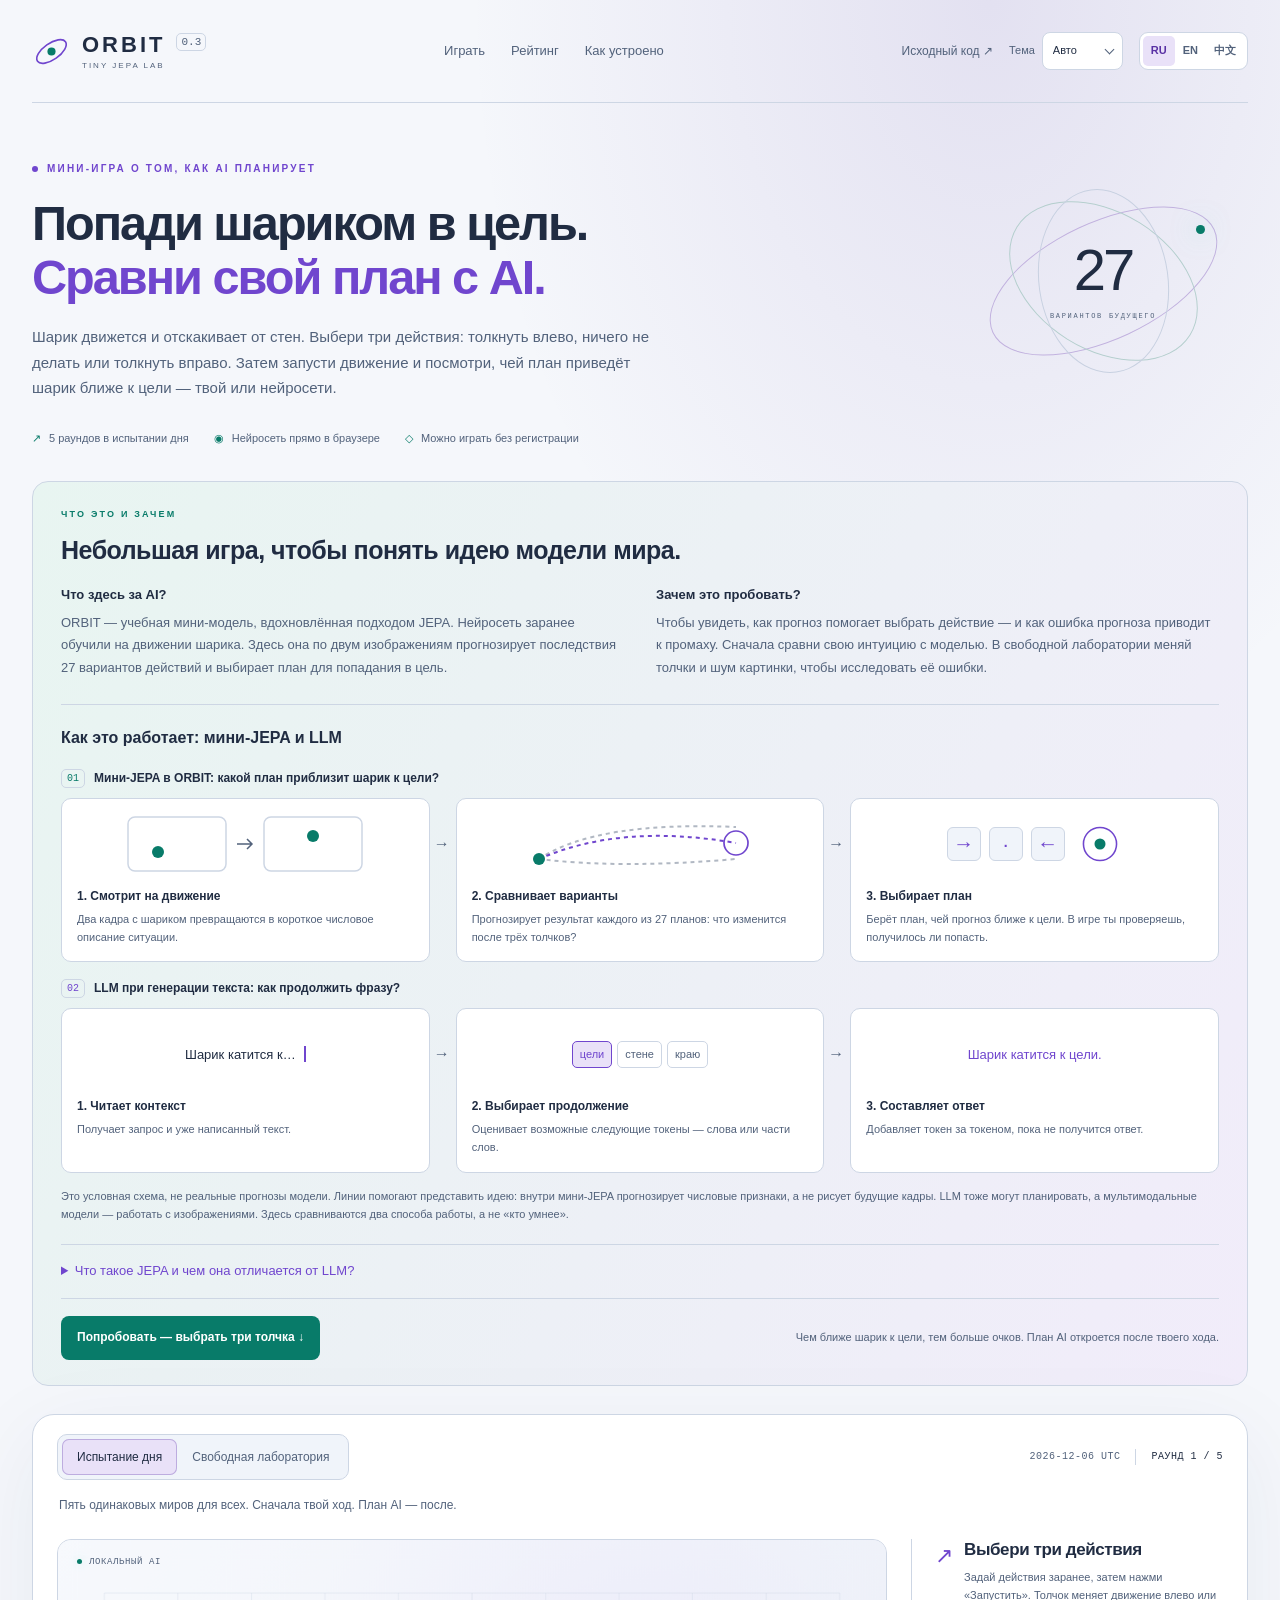
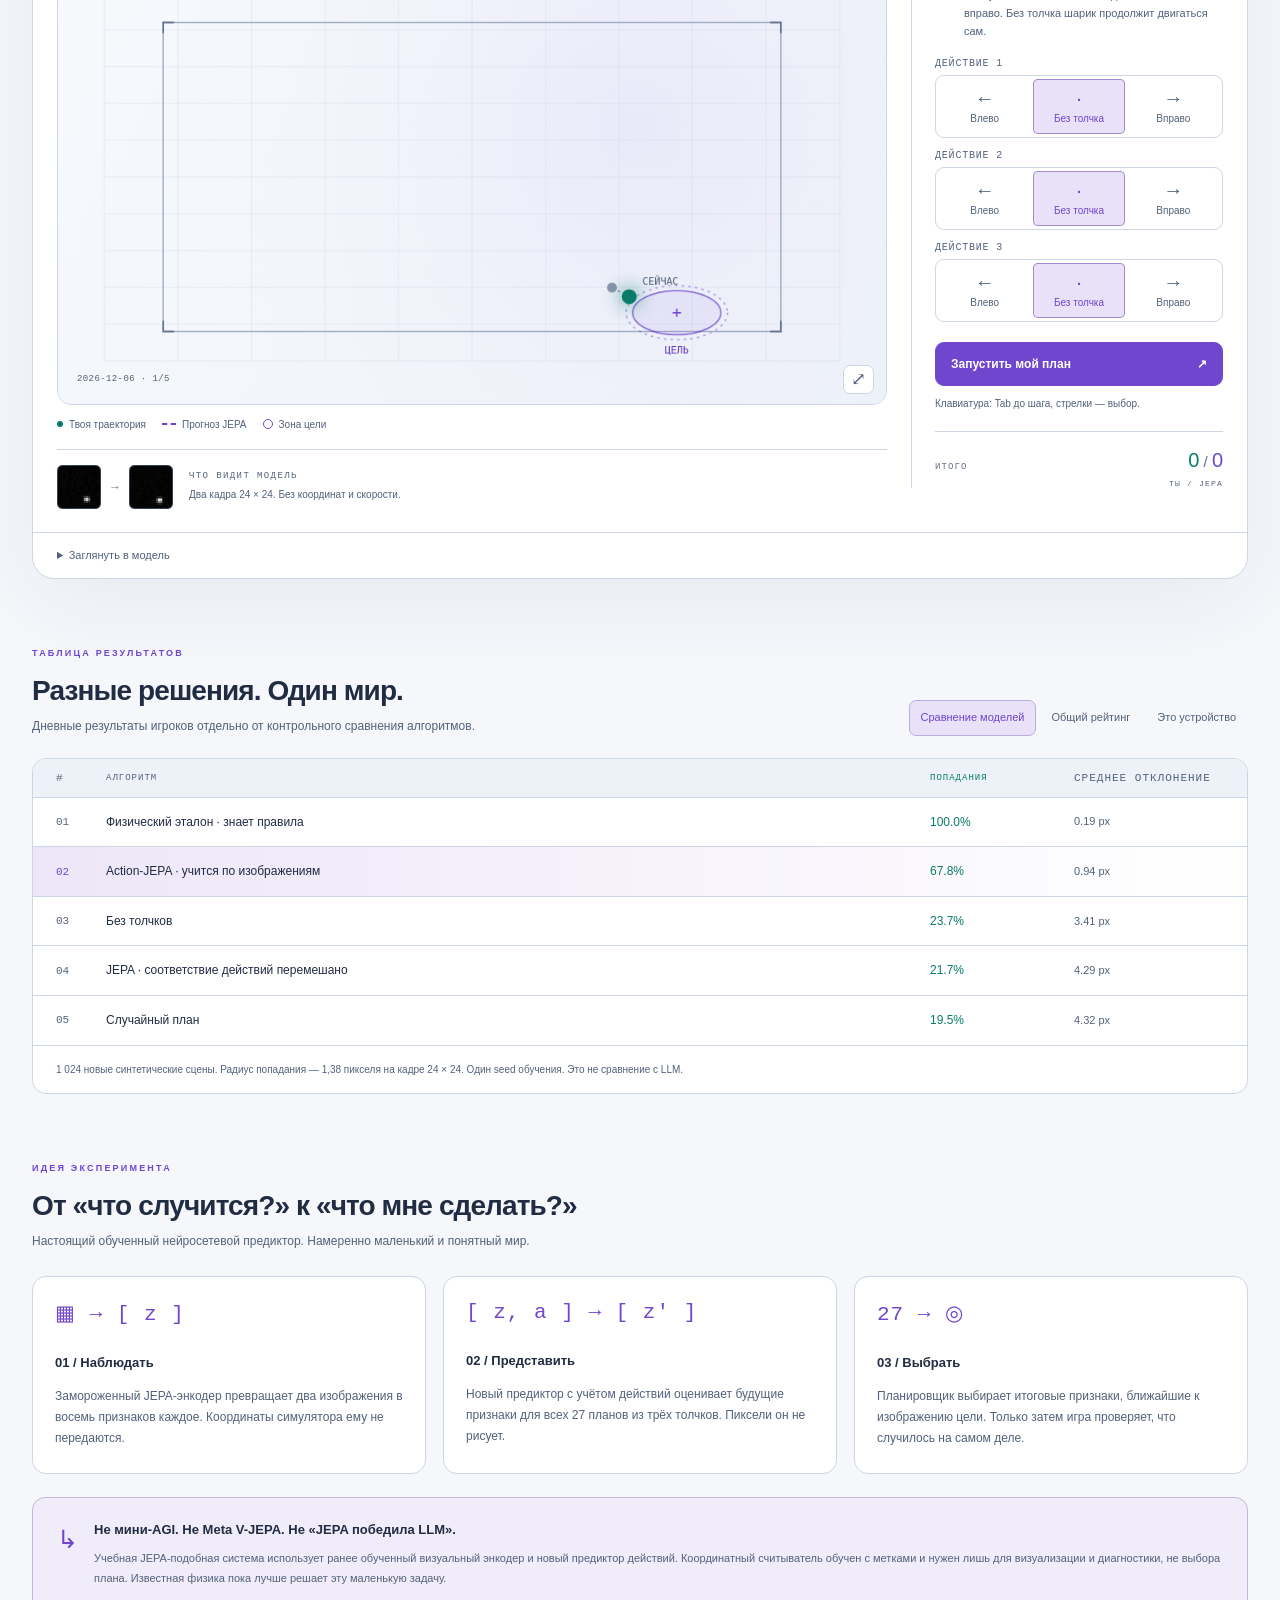
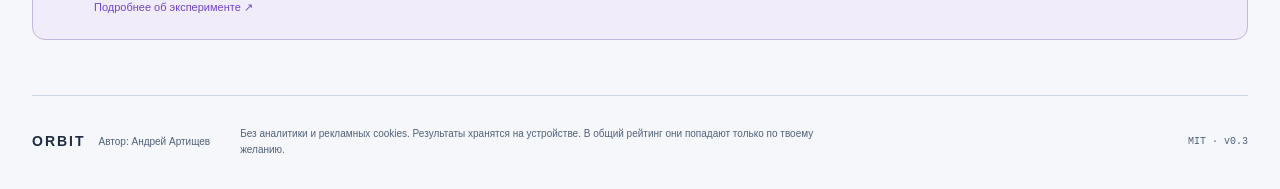
==== docs/ru/index.html @ d8997c36 "Verify public leaderboard replays and clarify game controls" ====
<!doctype html><html lang="ru"><head><meta charset="utf-8"><meta name="viewport" content="width=device-width,initial-scale=1"><meta name="color-scheme" content="dark"><meta name="theme-color" content="#0a0d16"><title>ORBIT — попади шариком в цель и сравни свой план с AI</title><meta name="description" content="Учебная мини-игра с JEPA-подобной нейросетью. Выбери три толчка, попади шариком в цель и узнай, как AI прогнозирует последствия действий."><meta property="og:title" content="ORBIT — попади шариком в цель и сравни свой план с AI"><meta property="og:description" content="Учебная мини-игра с JEPA-подобной нейросетью. Выбери три толчка, попади шариком в цель и узнай, как AI прогнозирует последствия действий."><meta property="og:type" content="website"><meta property="og:url" content="https://artandrew.github.io/tiny-jepa-lab/ru/"><meta name="twitter:card" content="summary"><link rel="canonical" href="https://artandrew.github.io/tiny-jepa-lab/ru/"><link rel="alternate" hreflang="en" href="https://artandrew.github.io/tiny-jepa-lab/"><link rel="alternate" hreflang="ru" href="https://artandrew.github.io/tiny-jepa-lab/ru/"><link rel="alternate" hreflang="zh-Hans" href="https://artandrew.github.io/tiny-jepa-lab/zh/"><link rel="icon" href="data:image/svg+xml,%3Csvg xmlns='http://www.w3.org/2000/svg' viewBox='0 0 64 64'%3E%3Crect width='64' height='64' rx='17' fill='%230b1020'/%3E%3Cellipse cx='32' cy='32' rx='22' ry='12' transform='rotate(-35 32 32)' fill='none' stroke='%23b49aff' stroke-width='4'/%3E%3Ccircle cx='32' cy='32' r='7' fill='%237ce4d5'/%3E%3C/svg%3E"><script>/* Apply before first paint; theme changes never reset the game. */
(() => {
  'use strict';
  const key = 'orbit-theme';
  const valid = value => ['auto', 'light', 'dark'].includes(value) ? value : 'auto';
  const system = window.matchMedia('(prefers-color-scheme: dark)');
  let preference = 'auto';
  try { preference = valid(localStorage.getItem(key)); } catch {}
  const lightColors = {
    '#101726':'#f7f9fd', '#0a101b':'#edf2f8', '#32294725':'#ddd2fa55', '#0b111d00':'#ffffff00',
    '#24304466':'#c7d2e366', '#45516a':'#a0adc2', '#8291ab':'#63748d',
    '#b6a0ff13':'#7046ce13', '#b6a0ff9c':'#7046cebb', '#b6a0ff55':'#7046ce77',
    '#b6a0ff':'#7046ce', '#c8b7ff':'#5e35b1', '#8b9bb4':'#6a7991', '#57677d':'#8996aa',
    '#77e6cd':'#087b69', '#b5c1d2':'#4d5e76', '#c9b7ff':'#5e35b1',
    '#0b101c':'#f6f8fc', '#312346':'#e8def7', '#4b3d67':'#b5a3d2',
    '#a5b0c3':'#52627b', '#edf0f8':'#202c42', '#637188':'#637188',
    '#b2bed1':'#52627b', '#2b3548':'#cdd6e4', '#9ba8bd':'#52627b'
  };
  function apply() {
    const resolved = preference === 'auto' ? (system.matches ? 'dark' : 'light') : preference;
    const root = document.documentElement;
    root.dataset.theme = resolved;
    root.dataset.themePreference = preference;
    root.style.colorScheme = resolved;
    const meta = document.querySelector('meta[name="theme-color"]');
    if (meta) meta.content = resolved === 'dark' ? '#090d17' : '#f5f7fb';
    const select = document.getElementById('theme-select');
    if (select) select.value = preference;
    window.dispatchEvent(new Event('orbit-theme-change'));
  }
  function set(value) {
    preference = valid(value);
    try { localStorage.setItem(key, preference); } catch {}
    apply();
  }
  window.OrbitTheme = {
    set,
    color: color => document.documentElement.dataset.theme === 'light' ? (lightColors[color] || color) : color
  };
  apply();
  const onSystemChange = () => { if (preference === 'auto') apply(); };
  if (system.addEventListener) system.addEventListener('change', onSystemChange);
  else system.addListener(onSystemChange);
  window.addEventListener('storage', event => {
    if (event.key === key || event.key === null) {
      preference = valid(event.newValue);
      apply();
    }
  });
  document.addEventListener('DOMContentLoaded', () => {
    const select = document.getElementById('theme-select');
    select.value = preference;
    select.addEventListener('change', () => set(select.value));
  });
})();
</script>
<style>:root{--bg:#090d17;--surface:#101622;--panel:#141c29;--line:#253040;--text:#edf0f8;--muted:#a0adc0;--accent:#b6a0ff;--mint:#77e6cd;--amber:#ffd89c;--radius:22px}*{box-sizing:border-box}html{scroll-behavior:smooth;scroll-padding-top:24px}body{margin:0;background:var(--bg);color:var(--text);font-family:Inter,ui-sans-serif,-apple-system,BlinkMacSystemFont,"Segoe UI","Noto Sans SC",Arial,sans-serif;font-size:15px;line-height:1.55}button,input,a{-webkit-tap-highlight-color:transparent}button{font:inherit;cursor:pointer;transition:background .15s,transform .15s,border-color .15s;color:inherit}button:disabled{opacity:.48;cursor:not-allowed}button:not(:disabled):active{transform:translateY(1px)}a{color:inherit;text-decoration:none}a:hover{color:var(--accent)}button:focus-visible,a:focus-visible,input:focus-visible,summary:focus-visible,canvas:focus-visible{outline:3px solid var(--mint);outline-offset:4px}button:disabled:active{transform:none}[hidden]{display:none!important}.shell{width:min(1240px,calc(100% - 64px));margin:auto}.page-glow{position:absolute;pointer-events:none;z-index:-1;top:0;right:0;width:65vw;height:800px;background:radial-gradient(ellipse at 65% 0,rgba(105,76,173,.13),transparent 68%)}.header{height:103px;display:flex;align-items:center;justify-content:space-between;border-bottom:1px solid #202737;gap:24px}.brand{display:flex;align-items:center;gap:11px;flex-shrink:0}.brand svg{width:39px;height:39px}.brand ellipse{stroke:var(--accent);stroke-width:2;fill:none}.brand circle{fill:var(--mint)}.brand>span{font-weight:750;letter-spacing:3px;font-size:22px;line-height:1.25}.brand small{font-size:8px;letter-spacing:2px;color:var(--muted);display:block;font-weight:500;margin-top:3px}.brand .version{font:11px ui-monospace,monospace;color:var(--muted);letter-spacing:0;border:1px solid var(--line);border-radius:5px;padding:2px 4px;margin-top:-18px}.header nav{display:flex;gap:26px;font-size:13px;color:var(--muted)}.header-right{display:flex;align-items:center;gap:24px}.code-link{font-size:12px;color:var(--muted)}.languages{display:flex;padding:3px;border:1px solid var(--line);border-radius:9px;background:#111622}.languages button{border:0;background:none;padding:5px 8px;font-size:11px;font-weight:650;color:var(--muted);border-radius:5px;min-height:30px}.languages button.active{background:#303046;color:#e4daff}.hero{padding:58px 0 22px;display:grid;grid-template-columns:minmax(0,1fr) 290px;align-items:center;gap:35px}.eyebrow{color:var(--accent);font-size:10px;font-weight:650;letter-spacing:2.2px;margin:0 0 19px;display:flex;gap:9px;align-items:center}.eyebrow>span:first-child:not(:last-child){width:6px;height:6px;border-radius:50%;background:var(--accent)}h1{font-size:clamp(34px,3.8vw,52px);font-weight:650;line-height:1.12;letter-spacing:-2px;margin:0 0 20px}h1 em{font-style:normal;color:var(--accent)}.hero-body{font-size:15px;color:var(--muted);max-width:625px;line-height:1.7;margin:0}.hero-aside{display:flex;justify-content:center;align-items:center;height:210px}.orbit-art{width:240px;height:170px;position:relative;display:flex;align-items:center;justify-content:center}.orbit-line{position:absolute;border:1px solid #47415e;border-radius:50%;width:245px;height:118px;transform:rotate(-25deg)}.o2{transform:rotate(32deg);border-color:#2a3c4e;width:205px;height:138px}.o3{transform:rotate(82deg);border-color:#272e45;width:185px;height:130px}.orbit-art b{font-size:58px;font-weight:400;line-height:1;text-align:center;letter-spacing:-3px}.orbit-art small{display:block;letter-spacing:1.7px;font:7px ui-monospace,monospace;margin-top:13px;color:var(--muted)}.orbit-art i{position:absolute;top:29px;right:18px;background:var(--mint);width:9px;height:9px;border-radius:50%;box-shadow:0 0 25px #77e6cd80}.meta{display:flex;gap:25px;padding:7px 0 34px;font-size:11px;color:var(--muted)}.meta b{font-weight:normal;color:var(--mint);margin-right:5px}.game-card{background:var(--surface);border:1px solid #2b3245;border-radius:var(--radius);overflow:hidden;box-shadow:0 22px 90px #0004}.game-top{display:flex;justify-content:space-between;align-items:center;padding:19px 24px 8px;gap:15px}.mode-tabs{display:flex;background:#0b101a;border:1px solid #242c3c;border-radius:10px;padding:4px}.mode-tabs button{border:0;background:none;border-radius:7px;padding:9px 15px;font-size:12px;color:var(--muted)}.mode-tabs .active{color:var(--text);background:#25283a;box-shadow:inset 0 0 0 1px #3b3650}.round-meta{display:flex;align-items:center;gap:15px;font-family:ui-monospace,SFMono-Regular,monospace;font-size:10px;color:var(--muted);letter-spacing:.5px}.round-meta b{font-weight:500;color:var(--text);border-left:1px solid var(--line);padding-left:15px}.mode-hint{font-size:12px;color:var(--muted);padding:0 26px 8px;margin:8px 0}.game-grid{display:grid;grid-template-columns:minmax(0,1fr) 312px;gap:24px;padding:8px 24px 23px;align-items:start}.arena-wrap{position:relative;border:1px solid #2b3548;border-radius:14px;overflow:hidden;background:#0b111d}.arena-wrap canvas{display:block;width:100%;height:auto;aspect-ratio:1000/560}.arena-status{position:absolute;left:19px;top:17px;display:flex;align-items:center;gap:7px;font:9px ui-monospace,monospace;color:var(--muted);letter-spacing:.6px;z-index:2}.led{width:5px;height:5px;background:var(--mint);border-radius:50%;box-shadow:0 0 8px #77e6cd50}.model-id{opacity:.5;margin-left:5px}.arena-bottom{position:absolute;bottom:10px;left:19px;right:12px;display:flex;justify-content:space-between;align-items:center;pointer-events:none;font:9px ui-monospace,monospace;letter-spacing:.4px;color:var(--muted)}.icon-btn{pointer-events:auto;background:#151c2b;border:1px solid #334054;border-radius:7px;width:31px;height:29px;font-size:18px}.legend{display:flex;flex-wrap:wrap;gap:16px;margin:12px 0 17px;color:var(--muted);font-size:10px}.legend>span{display:flex;align-items:center;gap:6px}.legend-dot{width:6px;height:6px;border-radius:50%}.mint{background:var(--mint)}.legend-line{border-bottom:2px dashed var(--accent);width:14px}.legend-ring{border:1px solid var(--accent);border-radius:50%;width:10px;height:10px}.model-inputs{display:flex;align-items:center;gap:16px;border-top:1px solid #232b3b;padding-top:15px}.input-frames{display:flex;align-items:center;gap:8px}.input-frames canvas{width:44px;height:44px;image-rendering:pixelated;border:1px solid #354155;border-radius:5px}.input-frames>span{color:#647188;font-size:12px}.mini-label{font:9px ui-monospace,monospace;letter-spacing:1.4px;color:var(--muted);margin:0 0 6px}.model-inputs p:last-child{font-size:10px;color:var(--muted);margin:0}.control-panel{border-left:1px solid #293143;padding-left:23px;min-width:0}.control-title{display:flex;gap:11px;margin-bottom:17px}.small-orbit{font-size:22px;color:var(--accent)}.control-title h2{font-size:17px;font-weight:600;line-height:1.3;margin:0 0 7px;letter-spacing:-.4px}.control-title p{font-size:11px;color:var(--muted);line-height:1.65;margin:0}.action-row{display:flex;align-items:center;justify-content:space-between;margin-bottom:10px;gap:12px}.step-label{font:10px ui-monospace,monospace;color:var(--muted);letter-spacing:.8px}.choice-group{display:grid;grid-template-columns:repeat(3,1fr);border:1px solid #30394b;border-radius:9px;padding:3px;gap:3px;flex:1;max-width:175px}.choice{border:0;background:transparent;border-radius:5px;padding:5px;font-size:20px;line-height:1.1;min-height:34px;color:#acb7c9}.choice.selected{color:var(--accent);background:#353047;box-shadow:inset 0 0 0 1px #685787}.choice:not(:disabled):hover{background:#303c4a}.primary{border:1px solid #c4afff;background:var(--accent);color:#141024;border-radius:9px;padding:12px 15px;font-weight:650;font-size:12px;display:inline-flex;align-items:center;justify-content:center;gap:10px;min-height:44px}.primary:hover:not(:disabled){background:#c8b6ff}.control-panel>.primary{width:100%;justify-content:space-between;margin-top:8px}.secondary{background:#1a2332;border:1px solid #354055;border-radius:8px;padding:10px 12px;font-size:11px;min-height:41px}.secondary:hover:not(:disabled){background:#253146;border-color:#65748a}.full{width:100%;margin-top:10px}.small{font-size:10px;line-height:1.6}.muted{color:var(--muted)}#plan-note{min-height:16px;margin:10px 0 0}.running-total{border-top:1px solid #293143;margin-top:19px;padding-top:13px;display:flex;justify-content:space-between;align-items:center}.running-total>span{font:9px ui-monospace,monospace;letter-spacing:1.1px;color:var(--muted)}.running-total>div{text-align:right}.running-total b{font-size:20px;font-weight:500;font-variant-numeric:tabular-nums}.running-total b:first-child{color:var(--mint)}.running-total b:nth-of-type(2){color:var(--accent)}.running-total span{color:#647188}.running-total small{display:block;font:8px ui-monospace,monospace;color:var(--muted);letter-spacing:1.2px;margin-top:3px}.score-pair{display:grid;grid-template-columns:1fr 1fr;gap:8px}.score-pair>div{padding:10px 12px;background:#0c1320;border:1px solid #293245;border-radius:8px}.score-pair span{font:8px ui-monospace,monospace;display:block;color:var(--muted);letter-spacing:1px}.score-pair strong{font-size:26px;font-weight:500;color:var(--mint)}.score-pair>div+div strong{color:var(--accent)}#round-result{margin-top:17px}.hit-note{font-size:12px;color:var(--mint);margin:10px 0 0}.inspect{border-top:1px solid #293143;padding:0 24px}.inspect summary{font-size:11px;color:var(--muted);padding:14px 0;cursor:pointer}.inspect summary:hover{color:var(--accent)}#inspect-body{padding:0 0 21px;font-size:12px;color:var(--muted)}.inspect-grid{display:grid;grid-template-columns:1fr 1fr;gap:30px}.inspect-grid h4{color:var(--text);font-size:12px}.latent-bars{display:flex;gap:8px;height:75px;align-items:center;padding:10px 0}.latent-cell{height:100%;flex:1;display:flex;gap:3px;align-items:center;position:relative;border-bottom:1px solid #2c3548}.latent-cell>i{display:block;width:calc(50% - 2px);border-radius:3px;background:var(--accent)}.latent-cell>i+i{background:var(--mint)}.latent-cell>small{position:absolute;top:100%;font:8px ui-monospace,monospace;margin-top:4px;color:#8b98aa}.candidate{display:flex;justify-content:space-between;font:11px ui-monospace,monospace;padding:8px 0;border-bottom:1px solid #252c3b}.noise-label{display:grid;grid-template-columns:1fr auto;gap:7px;font-size:11px;color:var(--muted);margin:16px 0 0}.noise-label input{grid-column:1/-1;width:100%;accent-color:var(--accent)}.two-buttons{display:grid;grid-template-columns:1fr 1fr;gap:7px;margin:12px 0 4px}.two-buttons .secondary{font-size:10px;padding:8px}.section{padding-top:68px}.section-head{display:flex;justify-content:space-between;gap:24px;align-items:flex-end;margin-bottom:22px}.section h2{font-size:28px;font-weight:550;line-height:1.25;letter-spacing:-.9px;margin:0 0 9px}.section p:not(.eyebrow){color:var(--muted);font-size:12px;margin:0}.section .eyebrow{font-size:9px;margin-bottom:12px}.board-tabs{display:flex;gap:3px;flex-wrap:wrap;justify-content:flex-end}.board-tabs button{border:1px solid transparent;background:none;font-size:11px;color:var(--muted);padding:8px 11px;border-radius:7px;min-height:36px}.board-tabs button.active{color:var(--accent);border-color:#4b425f;background:#221e33}.board-card{border:1px solid var(--line);border-radius:14px;overflow:hidden;background:#101622}.board-row{display:grid;grid-template-columns:36px minmax(170px,1fr) 130px 150px;align-items:center;gap:14px;padding:15px 23px;border-bottom:1px solid #222c3b;font-size:12px}.board-row.header-row{padding-top:13px;padding-bottom:13px;background:#141c29;color:#9aa7bb;font:9px ui-monospace,monospace;letter-spacing:1px}.board-row.highlight{background:linear-gradient(90deg,#29223b70,transparent)}.board-row .rank{color:#77869c;font:11px ui-monospace,monospace}.board-row.highlight .rank{color:var(--accent)}.board-row .metric{font-variant-numeric:tabular-nums;color:var(--mint)}.board-row .secondary-metric{color:var(--muted);font-size:11px}.pill{display:inline-block;width:fit-content;padding:3px 8px;background:#172c2b;border:1px solid #28504a;color:var(--mint);border-radius:5px;font-size:9px}.pill.local{color:#c3bcd4;background:#27243a;border-color:#45405b}.board-note{padding:15px 23px;font-size:10px!important;line-height:1.7}.empty{padding:35px 25px;color:var(--muted);font-size:13px}.empty small{display:block;font-size:11px;color:#8692a5;margin-top:12px}.learn-grid{display:grid;grid-template-columns:repeat(3,1fr);gap:17px;margin:26px 0 23px}.learn-grid article{border:1px solid var(--line);border-radius:14px;padding:24px 22px;background:#101622}.diagram{display:block;font:21px ui-monospace,monospace;color:var(--accent);margin-bottom:27px;letter-spacing:1px}.learn-grid h3{font-size:13px;font-weight:550}.learn-grid p{line-height:1.75;font-size:12px!important}.honesty{display:flex;align-items:flex-start;gap:16px;padding:22px 24px;border:1px solid #393347;background:#191626;border-radius:13px}.honesty>span{color:var(--accent);font-size:25px}.honesty h3{font-size:13px;font-weight:550;margin:0 0 9px}.honesty p{font-size:11px!important;line-height:1.8}.honesty a{font-size:11px;display:inline-block;margin-top:10px;color:var(--accent)}footer{display:flex;align-items:center;gap:30px;padding:30px 0 32px;margin-top:55px;border-top:1px solid var(--line);font-size:10px;color:var(--muted)}footer>div{display:flex;gap:13px;align-items:center;flex-shrink:0}footer b{letter-spacing:2px;color:var(--text);font-size:14px}footer p{margin:0;font-size:10px;max-width:590px}footer>span{margin-left:auto;white-space:nowrap;font-family:ui-monospace,monospace}.result-card{margin-top:24px;padding:28px;border-radius:18px;border:1px solid #5a4d79;background:radial-gradient(ellipse at 90% 30%,#39294e80,transparent),#151925;display:grid;grid-template-columns:1fr auto;gap:15px 30px}.result-card .eyebrow{font-size:9px;margin-bottom:12px}.result-card h2{margin:0 0 7px;font-size:28px;letter-spacing:-.8px;font-weight:550}.result-card p{font-size:12px;color:var(--muted);margin:0}.final-numbers{display:flex;gap:24px;align-items:center}.final-numbers>div{display:flex;flex-direction:column}.final-numbers span{font-size:10px;color:var(--muted);letter-spacing:1px}.final-numbers strong{font-size:43px;font-weight:500;letter-spacing:-1px;color:var(--mint)}.final-numbers>div:last-child strong{color:var(--accent)}.final-numbers .versus{font:12px ui-monospace,monospace}.result-actions{grid-column:1/-1;display:flex;flex-wrap:wrap;gap:10px}.result-card>.small{grid-column:1/-1;font-size:10px}.text-btn{background:none;border:0;color:var(--muted);font-size:11px;text-decoration:underline;padding:12px 0;justify-self:start}.text-btn:hover{color:var(--accent)}.notice{border:1px solid #74603d;background:#2c2317;border-radius:9px;padding:13px 17px;color:var(--amber);font-size:12px;margin-bottom:20px}#toast{position:fixed;z-index:20;bottom:24px;left:50%;transform:translateX(-50%);padding:12px 19px;border-radius:10px;background:#263346;color:var(--text);border:1px solid #4b5e77;box-shadow:0 8px 30px #0008;font-size:12px;max-width:90vw;pointer-events:none}#arena-wrap:fullscreen{height:100vh;display:flex;align-items:center;justify-content:center;border-radius:0}#arena-wrap:fullscreen canvas{max-height:95vh;object-fit:contain}.section-intro{max-width:740px}.control-panel .small{overflow-wrap:anywhere}.running-total #total-ai{color:var(--accent)}
@media(min-width:1450px){.hero{padding-top:65px}h1{font-size:54px}}
@media(max-width:1100px){.shell{width:calc(100% - 42px)}.header nav{gap:16px}.header-right{gap:13px}.code-link{display:none}.hero{grid-template-columns:1fr 205px}.orbit-art{transform:scale(.8)}.game-grid{grid-template-columns:minmax(0,1fr) 275px;gap:18px;padding-left:19px;padding-right:19px}.control-panel{padding-left:18px}.hero-body{font-size:14px}.section-head{align-items:flex-start;flex-direction:column}.board-tabs{justify-content:flex-start}.game-top{padding-left:19px;padding-right:19px}.mode-hint{padding-left:21px}.model-inputs{gap:10px}.model-id{display:none}.board-row{grid-template-columns:28px minmax(120px,1fr) 110px 130px}}
@media(max-width:760px){.shell{width:calc(100% - 30px)}.header{height:79px;gap:12px}.header nav{display:none}.brand>span{font-size:20px}.brand svg{width:33px}.brand .version{font-size:10px}.header-right{gap:0}.hero{padding-top:33px;grid-template-columns:1fr;gap:0}.hero-aside{display:none}h1{font-size:38px;letter-spacing:-1.5px}.hero-body{font-size:13px;line-height:1.7}.eyebrow{font-size:8px;letter-spacing:1.6px;margin-bottom:16px}.meta{gap:10px;font-size:9px;flex-wrap:wrap;padding-bottom:24px}.game-top{flex-wrap:wrap;padding:13px 13px 5px;gap:13px}.mode-tabs{flex:1}.mode-tabs button{flex:1;padding:8px 11px;font-size:11px}.round-meta{width:100%;justify-content:space-between;font-size:9px;padding:0 3px 2px}.round-meta b{border:0}.mode-hint{padding:0 16px;font-size:11px;margin-bottom:15px}.game-grid{grid-template-columns:1fr;padding:0 13px 20px;gap:19px}.arena-wrap{border-radius:10px}.arena-status{left:12px;top:11px;font-size:8px}.arena-bottom{left:12px;bottom:6px;font-size:8px}.arena-bottom>span{max-width:80%;overflow:hidden;text-overflow:ellipsis;white-space:nowrap}.legend{font-size:9px;gap:11px;margin:10px 0 13px}.model-inputs{padding-top:12px;gap:13px}.model-inputs p:last-child{font-size:10px}.control-panel{border-left:none;border-top:1px solid var(--line);padding:18px 3px 0}.control-title{margin-bottom:15px}.control-title h2{font-size:18px}.control-title p{font-size:12px}.choice-group{max-width:none;flex:0 1 220px}.choice{min-height:39px;font-size:22px}.step-label{font-size:11px}.control-panel>.primary{font-size:13px;padding:13px}.running-total{margin-top:14px}.score-pair strong{font-size:30px}.inspect{padding:0 17px}.inspect-grid{grid-template-columns:1fr;gap:5px}.section{padding-top:44px}.section h2{font-size:25px}.section-head{gap:15px;margin-bottom:14px}.section p:not(.eyebrow){font-size:11px}.board-tabs{gap:0}.board-tabs button{padding:7px 9px;font-size:10px}.board-row{grid-template-columns:17px minmax(108px,1fr) 64px 78px;gap:8px;padding:13px 13px;font-size:10px}.board-row.header-row{font-size:7px;letter-spacing:.6px}.board-row .secondary-metric{font-size:9px}.board-row .rank{font-size:9px}.pill{font-size:8px;padding:3px 5px}.board-note{padding:12px 14px;font-size:9px!important}.learn-grid{grid-template-columns:1fr;gap:12px;margin-top:21px}.learn-grid article{padding:20px}.diagram{margin-bottom:20px;font-size:21px}.honesty{padding:18px;gap:10px}.honesty h3{font-size:12px}.result-card{grid-template-columns:1fr;padding:23px 19px}.result-card h2{font-size:25px}.final-numbers{justify-content:flex-start;gap:23px}.final-numbers strong{font-size:38px}.result-actions{gap:8px}.result-actions .primary,.result-actions .secondary{font-size:11px;flex:1}.result-actions #submit{flex-basis:100%}footer{flex-wrap:wrap;gap:15px;padding:25px 0;margin-top:40px}footer>div{width:100%;justify-content:space-between}footer>span{margin-left:0}footer p{font-size:9px}.two-buttons .secondary{font-size:11px}.noise-label{font-size:12px}.control-panel .small{font-size:11px}}
@media(max-width:365px){.shell{width:calc(100% - 20px)}.brand .version{display:none}.languages button{padding:5px 6px}.brand{gap:7px}.brand>span{font-size:17px}.brand small{font-size:7px}h1{font-size:32px;letter-spacing:-1px}.meta{gap:9px;font-size:8px}.game-grid{padding-left:10px;padding-right:10px}.board-row{grid-template-columns:15px minmax(90px,1fr) 52px 63px;gap:5px;padding-left:10px;padding-right:10px}.board-row.header-row{font-size:6px}.board-tabs button{font-size:9px;padding:7px}.mode-tabs button{font-size:10px}.legend{font-size:8px;gap:9px}}
@media(prefers-reduced-motion:reduce){html{scroll-behavior:auto}*,*:before,*:after{transition:none!important;animation:none!important}}
.intro{margin:0 0 28px;padding:25px 28px;background:linear-gradient(115deg,#15232980,#141625);border:1px solid var(--line);border-radius:16px}
.intro>.eyebrow{font-size:9px;color:var(--mint);margin:0 0 11px}
.intro h2{font-size:clamp(19px,2.1vw,25px);font-weight:550;line-height:1.3;letter-spacing:-.5px;margin:0 0 19px}
.intro h3{color:var(--text);font-size:13px;line-height:1.5;font-weight:550;margin:0 0 7px}
.intro p{color:var(--muted);font-size:13px;line-height:1.75;margin:0}
.intro-overview{display:grid;grid-template-columns:1fr 1fr;gap:32px}
.intro-details{border-top:1px solid var(--line);margin-top:20px}
.intro-details summary{cursor:pointer;color:var(--accent);font-size:13px;line-height:1.6;padding:16px 0;min-height:44px}
.intro-details summary:hover{color:var(--text)}
.intro-comparison{display:grid;grid-template-columns:1fr 1fr;gap:14px;margin:0 0 18px}
.intro-comparison article{background:#0b111d;border:1px solid var(--line);border-radius:10px;padding:17px 19px;min-width:0}
.intro .intro-scope{margin-top:14px;font-size:12px}
.intro .intro-sources{display:flex;flex-wrap:wrap;align-items:center;gap:7px 16px;font-size:11px;margin-top:14px;padding-bottom:19px}
.intro-sources a{color:var(--muted);text-decoration:underline;text-underline-offset:3px}
.intro-sources a:hover{color:var(--mint)}
.intro-footer{border-top:1px solid var(--line);padding-top:17px;display:flex;align-items:center;gap:24px;justify-content:space-between}
.intro-start{flex-shrink:0;display:inline-flex;align-items:center;justify-content:center;min-height:44px;padding:10px 16px;border-radius:8px;background:var(--mint);color:#0a1516;font-size:12px;font-weight:600;text-decoration:none}
.intro-start:hover{background:#a1f3e5}
.intro-footer p{font-size:11px;max-width:440px}
@media(max-width:760px){.intro{padding:21px 18px;margin-bottom:23px}.intro-overview,.intro-comparison{grid-template-columns:1fr;gap:18px}.intro p{font-size:12px}.intro h2{font-size:21px}.intro-footer{align-items:stretch;flex-direction:column;gap:11px}.intro-start{white-space:normal;text-align:center}.intro-footer p{max-width:none}.intro-details summary{font-size:12px}}

.explainer{margin:24px 0 20px;padding-top:21px;border-top:1px solid var(--line)}
.intro .explainer>h3{font-size:16px;margin-bottom:19px}
.flow-lane{margin-top:17px}.flow-heading{display:flex;align-items:center;gap:9px;margin-bottom:10px}
.flow-heading strong{font:10px ui-monospace,monospace;color:var(--mint);border:1px solid var(--line);border-radius:5px;padding:3px 5px}
.flow-heading h4{font-size:12px;font-weight:600;margin:0;color:var(--text)}
.flow-steps{list-style:none;display:grid;grid-template-columns:repeat(3,minmax(0,1fr));gap:26px;padding:0;margin:0}
.flow-steps li{position:relative;padding:12px 15px 15px;border:1px solid var(--line);border-radius:10px;background:var(--surface);min-width:0}
.flow-steps li:not(:last-child)::after{content:'→';position:absolute;right:-21px;top:33px;color:var(--muted);font-size:16px}
.flow-visual{height:66px;display:flex;align-items:center;justify-content:center;gap:8px;margin-bottom:10px;color:var(--accent)}
.flow-visual svg{width:100%;height:66px;max-width:260px;overflow:visible;fill:none;stroke:var(--line);stroke-width:1.5}
.flow-visual .ball{fill:var(--mint);stroke:none}.flow-visual .target{stroke:var(--accent);fill:none;stroke-width:1.7}
.flow-visual .route{stroke:var(--accent);stroke-width:2;stroke-dasharray:4 4;fill:none}.flow-visual .faint{stroke:var(--muted);opacity:.45}
.flow-visual .visual-arrow{stroke:var(--muted)}
.chosen-visual>span{display:grid;place-items:center;width:34px;height:34px;background:var(--soft);border:1px solid var(--line);border-radius:6px;font-size:21px}
.chosen-visual svg{width:46px;height:46px;margin-left:4px}
.flow-steps h5{font-size:12px;line-height:1.5;font-weight:650;margin:0 0 5px;color:var(--text)}
.intro .flow-steps p{font-size:11px;line-height:1.65}
.llm-lane .flow-heading strong{color:var(--accent)}
.text-visual{font-size:13px;font-weight:500;line-height:1.5;text-align:center;color:var(--text)}
.text-caret{display:block;height:16px;width:2px;background:var(--accent);flex:none}
.token-visual{gap:5px;flex-wrap:wrap;align-content:center}
.token-visual span{padding:4px 7px;border:1px solid var(--line);border-radius:5px;font-size:11px;color:var(--muted)}
.token-visual .token-chosen{background:var(--selected);color:var(--accent);border-color:var(--accent)}
.text-complete{color:var(--accent)}
.intro .diagram-note{font-size:11px;line-height:1.7;margin-top:14px}
@media(max-width:760px){.flow-steps{grid-template-columns:1fr;gap:20px}.flow-steps li{display:grid;grid-template-columns:100px minmax(0,1fr);gap:4px 14px;padding:13px}.flow-visual{grid-row:1/3;height:64px;margin:0;align-self:center}.flow-steps h5{margin:0;align-self:end}.flow-steps li:not(:last-child)::after{content:'↓';top:auto;right:auto;left:50%;bottom:-22px}.flow-visual svg{height:auto}.chosen-visual{gap:3px}.chosen-visual>span{width:22px;height:28px;font-size:17px}.chosen-visual svg{width:25px;height:25px;margin:0}.text-visual{font-size:11px;gap:3px}.token-visual span{font-size:10px;padding:2px 4px}.intro .flow-steps p{font-size:11px}.intro .explainer>h3{font-size:15px}}

:root{color-scheme:dark;--soft:#0b111d;--wash:#191626;--selected:#303046}
.header-right{gap:16px}.theme-control{display:flex;align-items:center;gap:7px;color:var(--muted);font-size:11px;white-space:nowrap}
.theme-control{position:relative}.theme-control::after{content:'';position:absolute;right:10px;width:6px;height:6px;border-right:1.5px solid currentColor;border-bottom:1.5px solid currentColor;transform:translateY(-2px) rotate(45deg);pointer-events:none}
.theme-control select{-webkit-appearance:none;appearance:none;font:inherit;color:var(--text);background:var(--surface);border:1px solid var(--line);border-radius:8px;min-height:38px;padding:6px 26px 6px 10px;max-width:110px;cursor:pointer}
select:focus-visible{outline:3px solid var(--mint);outline-offset:4px}
:root[data-theme="light"]{color-scheme:light;--bg:#f5f7fb;--surface:#ffffff;--panel:#edf2f8;--line:#cdd6e4;--text:#202c42;--muted:#52627b;--accent:#7046ce;--mint:#087b69;--amber:#78521d;--soft:#f0f4fa;--wash:#f1ecfa;--selected:#e9e1f8}
[data-theme="light"] .header{border-color:var(--line)}
[data-theme="light"] .languages{background:var(--surface)}
[data-theme="light"] .languages button.active{background:var(--selected);color:#5931a4}
[data-theme="light"] .orbit-line{border-color:#c2b2df}[data-theme="light"] .o2{border-color:#b5cfce}[data-theme="light"] .o3{border-color:#c8d1e1}
[data-theme="light"] .intro{background:linear-gradient(115deg,#e8f5f1,#f1ecfa)}
[data-theme="light"] .intro-comparison article{background:var(--surface)}
[data-theme="light"] .intro-start{color:#fff}[data-theme="light"] .intro-start:hover{background:#066757;color:#fff}
[data-theme="light"] .game-card{border-color:var(--line);box-shadow:0 22px 90px #25355b10}
[data-theme="light"] .mode-tabs{background:var(--soft);border-color:var(--line)}
[data-theme="light"] .mode-tabs .active{background:var(--selected);box-shadow:inset 0 0 0 1px #bdacdf}
[data-theme="light"] .arena-wrap{background:var(--soft);border-color:var(--line)}
[data-theme="light"] .icon-btn{background:var(--surface);border-color:var(--line)}
[data-theme="light"] .model-inputs,[data-theme="light"] .control-panel,[data-theme="light"] .running-total,[data-theme="light"] .inspect{border-color:var(--line)}
[data-theme="light"] .choice-group{border-color:var(--line)}
[data-theme="light"] .choice{color:var(--muted)}
[data-theme="light"] .choice.selected{color:var(--accent);background:var(--selected);box-shadow:inset 0 0 0 1px #a28acb}
[data-theme="light"] .choice:not(:disabled):hover{background:#ded5ed}
[data-theme="light"] .primary{color:#fff;border-color:var(--accent)}
[data-theme="light"] .primary:hover:not(:disabled){background:#5e35b1}
[data-theme="light"] .secondary{background:var(--soft);border-color:var(--line)}
[data-theme="light"] .secondary:hover:not(:disabled){background:#e1e8f2;border-color:#95a6bc}
[data-theme="light"] .score-pair>div{background:var(--soft);border-color:var(--line)}
[data-theme="light"] .latent-cell,[data-theme="light"] .candidate{border-color:var(--line)}
[data-theme="light"] .latent-cell>small,[data-theme="light"] .empty small,[data-theme="light"] .board-row .rank{color:var(--muted)}
[data-theme="light"] .board-tabs button.active{background:var(--selected);border-color:#bdacdf}
[data-theme="light"] .board-card,[data-theme="light"] .learn-grid article{background:var(--surface)}
[data-theme="light"] .board-row{border-color:var(--line)}
[data-theme="light"] .board-row.header-row{background:var(--panel);color:var(--muted)}
[data-theme="light"] .board-row.highlight{background:linear-gradient(90deg,#ede6f8,transparent)}
[data-theme="light"] .board-row.highlight .rank{color:var(--accent)}
[data-theme="light"] .pill{background:#e5f3ee;border-color:#9fcfc1}
[data-theme="light"] .pill.local{background:var(--wash);border-color:#c5b7dd;color:#625078}
[data-theme="light"] .honesty{background:var(--wash);border-color:#c5b7dd}
[data-theme="light"] .result-card{background:radial-gradient(ellipse at 90% 30%,#e6d9f780,transparent),#fff;border-color:#c5b7dd}
[data-theme="light"] .notice{background:#fff5df;border-color:#dbc193}
[data-theme="light"] #toast{background:#fff;border-color:var(--line);box-shadow:0 8px 30px #25355b22}
@media(max-width:1100px){.header{gap:16px}.header-right{gap:12px}.header nav{gap:12px}}
@media(max-width:760px){.header{height:auto;min-height:120px;flex-wrap:wrap;padding:15px 0;gap:13px}.header-right{width:100%;justify-content:space-between;gap:12px}.theme-control select{min-height:38px}}

.action-row{display:block;margin-bottom:12px}.step-label{display:block;margin-bottom:6px}
.choice-group{max-width:none;width:100%}.choice{display:flex;align-items:center;justify-content:center;flex-direction:column;gap:4px;min-height:55px;padding:7px 2px}
.choice-caption{font-family:inherit;font-size:10px;line-height:1.25;font-weight:500}
.replay-link{text-decoration:underline;text-underline-offset:3px;overflow-wrap:anywhere}
@media(max-width:760px){.choice{min-height:56px}.choice-caption{font-size:11px}}

</style></head>
<body><div class="page-glow" aria-hidden="true"></div><header class="header shell"><a href="#" class="brand" aria-label="ORBIT — Tiny JEPA Lab"><svg viewBox="0 0 48 48" aria-hidden="true"><ellipse cx="24" cy="24" rx="21" ry="10" transform="rotate(-35 24 24)"/><circle cx="24" cy="24" r="5"/></svg><span>ORBIT<small>TINY JEPA LAB</small></span><span class="version">0.3</span></a><nav><a href="#play" data-t="navPlay">Играть</a><a href="#leaderboard" data-t="navBoard">Рейтинг</a><a href="#learn" data-t="navLearn">Как устроено</a></nav><div class="header-right"><a class="code-link" href="https://github.com/ArtAndrew/tiny-jepa-lab" target="_blank" rel="noopener noreferrer" data-t="navCode">Исходный код ↗</a><label class="theme-control" for="theme-select"><span data-t="themeLabel">Тема</span><select id="theme-select"><option value="auto" data-t="themeAuto">Авто</option><option value="light" data-t="themeLight">Светлая</option><option value="dark" data-t="themeDark">Тёмная</option></select></label>
<div class="languages" role="group" aria-label="Language"><button data-lang="ru">RU</button><button data-lang="en">EN</button><button data-lang="zh">中文</button></div></div></header>
<main class="shell"><section class="hero"><div class="hero-copy"><p class="eyebrow"><span></span><span data-t="eyebrow">МИНИ-ИГРА О ТОМ, КАК AI ПЛАНИРУЕТ</span></p><h1><span data-t="hero1">Попади шариком в цель.</span><br><em data-t="hero2">Сравни свой план с AI.</em></h1><p class="hero-body" data-t="heroBody">Шарик движется и отскакивает от стен. Выбери три действия: толкнуть влево, ничего не делать или толкнуть вправо. Затем запусти движение и посмотри, чей план приведёт шарик ближе к цели — твой или нейросети.</p></div><div class="hero-aside" aria-hidden="true"><div class="orbit-art"><div class="orbit-line o1"></div><div class="orbit-line o2"></div><div class="orbit-line o3"></div><b>27<small data-t="possibleFutures">ВАРИАНТОВ БУДУЩЕГО</small></b><i></i></div></div></section>
<div class="meta"><span><b>↗</b> <span data-t="meta1">5 раундов в испытании дня</span></span><span><b>◉</b> <span data-t="meta2">Нейросеть прямо в браузере</span></span><span><b>◇</b> <span data-t="meta3">Можно играть без регистрации</span></span></div>
<section class="intro" aria-labelledby="intro-title">
  <p class="eyebrow" data-t="introLabel">ЧТО ЭТО И ЗАЧЕМ</p>
  <h2 id="intro-title" data-t="introTitle">Небольшая игра, чтобы понять идею модели мира.</h2>
  <div class="intro-overview">
    <div><h3 data-t="introWhatTitle">Что здесь за AI?</h3><p data-t="introWhat">ORBIT — учебная мини-модель, вдохновлённая подходом JEPA. Нейросеть заранее обучили на движении шарика. Здесь она по двум изображениям прогнозирует последствия 27 вариантов действий и выбирает план для попадания в цель.</p></div>
    <div><h3 data-t="introWhyTitle">Зачем это пробовать?</h3><p data-t="introWhy">Чтобы увидеть, как прогноз помогает выбрать действие — и как ошибка прогноза приводит к промаху. Сначала сравни свою интуицию с моделью. В свободной лаборатории меняй толчки и шум картинки, чтобы исследовать её ошибки.</p></div>
  </div>
  <section class="explainer" aria-labelledby="explainer-title">
  <h3 id="explainer-title" data-t="diagramTitle">Как это работает: мини-JEPA и LLM</h3>
  <div class="flow-lane">
    <div class="flow-heading"><strong>01</strong><h4 data-t="diagramJEPA">Мини-JEPA в ORBIT: какой план приблизит шарик к цели?</h4></div>
    <ol class="flow-steps">
      <li>
        <div class="flow-visual frames-visual" aria-hidden="true"><svg viewBox="0 0 260 66"><rect x="13" y="6" width="98" height="54" rx="7"/><rect x="149" y="6" width="98" height="54" rx="7"/><circle class="ball" cx="43" cy="41" r="6"/><circle class="ball" cx="198" cy="25" r="6"/><path class="visual-arrow" d="M122 33h15m-5-5 5 5-5 5"/></svg></div>
        <h5 data-t="diagramSeeTitle">1. Смотрит на движение</h5><p data-t="diagramSee">Два кадра с шариком превращаются в короткое числовое описание ситуации.</p>
      </li>
      <li>
        <div class="flow-visual" aria-hidden="true"><svg viewBox="0 0 260 66"><path class="route faint" d="M29 48Q86 10 226 16M29 48Q112 58 226 48"/><path class="route" d="M29 48Q111 12 226 32"/><circle class="target" cx="226" cy="32" r="12"/><circle class="ball" cx="29" cy="48" r="6"/></svg></div>
        <h5 data-t="diagramImagineTitle">2. Сравнивает варианты</h5><p data-t="diagramImagine">Прогнозирует результат каждого из 27 планов: что изменится после трёх толчков?</p>
      </li>
      <li>
        <div class="flow-visual chosen-visual" aria-hidden="true"><span>→</span><span>·</span><span>←</span><svg viewBox="0 0 50 50"><circle class="target" cx="25" cy="25" r="18"/><circle class="ball" cx="25" cy="25" r="6"/></svg></div>
        <h5 data-t="diagramChooseTitle">3. Выбирает план</h5><p data-t="diagramChoose">Берёт план, чей прогноз ближе к цели. В игре ты проверяешь, получилось ли попасть.</p>
      </li>
    </ol>
  </div>
  <div class="flow-lane llm-lane">
    <div class="flow-heading"><strong>02</strong><h4 data-t="diagramLLM">LLM при генерации текста: как продолжить фразу?</h4></div>
    <ol class="flow-steps">
      <li><div class="flow-visual text-visual"><span data-t="diagramPrompt">Шарик катится к…</span><i class="text-caret" aria-hidden="true"></i></div><h5 data-t="diagramReadTitle">1. Читает контекст</h5><p data-t="diagramRead">Получает запрос и уже написанный текст.</p></li>
      <li><div class="flow-visual token-visual"><span class="token-chosen" data-t="diagramToken1">цели</span><span data-t="diagramToken2">стене</span><span data-t="diagramToken3">краю</span></div><h5 data-t="diagramContinueTitle">2. Выбирает продолжение</h5><p data-t="diagramContinue">Оценивает возможные следующие токены — слова или части слов.</p></li>
      <li><div class="flow-visual text-visual text-complete"><span data-t="diagramAnswer">Шарик катится к цели.</span></div><h5 data-t="diagramAnswerTitle">3. Составляет ответ</h5><p data-t="diagramAnswerBody">Добавляет токен за токеном, пока не получится ответ.</p></li>
    </ol>
  </div>
  <p class="diagram-note" data-t="diagramNote">Это условная схема, не реальные прогнозы модели. Линии помогают представить идею: внутри мини-JEPA прогнозирует числовые признаки, а не рисует будущие кадры. LLM тоже могут планировать, а мультимодальные модели — работать с изображениями. Здесь сравниваются два способа работы, а не «кто умнее».</p>
</section>

<details class="intro-details">
    <summary data-t="introDetails">Что такое JEPA и чем она отличается от LLM?</summary>
    <div class="intro-comparison">
      <article><h3 data-t="introLLMTitle">LLM: большая языковая модель</h3><p data-t="introLLM">В основе обучения многих LLM — предсказание следующего токена: слова или части слова. При генерации ответа модель последовательно строит текст. Дополнительное обучение помогает ей следовать инструкциям и решать задачи.</p></article>
      <article><h3 data-t="introJEPATitle">JEPA: прогноз в пространстве признаков</h3><p data-t="introJEPA">JEPA означает Joint Embedding Predictive Architecture. Идея: превратить наблюдения в компактные числовые описания и учиться предсказывать одно описание по другому. Так модель может прогнозировать важные свойства сцены без восстановления каждого пикселя.</p></article>
    </div>
    <h3 data-t="introHereTitle">Как это используется в ORBIT</h3><p data-t="introHere">Два кадра с шариком → числовые признаки → прогноз для каждого плана → выбор варианта, ближайшего к изображению цели. Именно эта способность предсказывать последствия действий делает её маленькой «моделью мира» для игры.</p>
    <p class="intro-scope" data-t="introScope">Это авторская учебная реализация по мотивам JEPA, с собственными весами и очень узкой задачей. Модель Meta здесь не запускается. LLM тоже могут планировать, а мультимодальные модели — работать с изображениями; игра не сравнивает их качество с JEPA.</p>
    <p class="intro-sources"><span data-t="introSourceLabel">Первоисточники:</span>
      <a href="https://ai.meta.com/blog/yann-lecun-ai-model-i-jepa/" target="_blank" rel="noopener noreferrer" data-t="introJEPASource">Meta об идее JEPA ↗</a>
      <a href="https://arxiv.org/html/2407.21783v3#S2" target="_blank" rel="noopener noreferrer" data-t="introLLMSource">Обучение LLM на примере Llama 3 ↗</a>
    </p>
  </details>
  <div class="intro-footer"><a class="intro-start" href="#play" data-t="introStart">Попробовать — выбрать три толчка ↓</a><p data-t="introHint">Чем ближе шарик к цели, тем больше очков. План AI откроется после твоего хода.</p></div>
</section>

<div id="notice" class="notice" role="status" hidden></div>
<section id="play" class="game-card"><div class="game-top"><div class="mode-tabs" role="group"><button id="daily" class="active" data-t="daily">Испытание дня</button><button id="lab" data-t="lab">Свободная лаборатория</button></div><div class="round-meta"><span id="date"></span><b id="round"></b></div></div><p class="mode-hint" id="mode-hint"></p><div class="game-grid"><div class="arena-column"><div class="arena-wrap" id="arena-wrap"><div class="arena-status"><span class="led"></span><span id="engine-status" data-t="loading">Загружаю обученную модель…</span><span class="model-id" id="model-id"></span></div><canvas id="arena" width="1000" height="560" tabindex="0" aria-label="Игровое поле: два наблюдаемых положения и цель"></canvas><div class="arena-bottom"><span id="scene-caption"></span><button id="expand" class="icon-btn" aria-label="Развернуть поле" title="Развернуть поле">⤢</button></div></div><div class="legend"><span><i class="legend-dot mint"></i><span data-t="legendYou">Твоя траектория</span></span><span><i class="legend-line"></i><span data-t="legendAI">Прогноз JEPA</span></span><span><i class="legend-ring"></i><span data-t="legendTarget">Зона цели</span></span></div><div class="model-inputs"><div class="input-frames"><canvas id="input0" width="24" height="24"></canvas><span>→</span><canvas id="input1" width="24" height="24"></canvas></div><div><p class="mini-label" data-t="inputTitle">ЧТО ВИДИТ МОДЕЛЬ</p><p data-t="inputNote">Два кадра 24 × 24. Без координат и скорости.</p></div></div></div>
<aside class="control-panel"><div class="control-title"><span class="small-orbit">↗</span><div><h2 data-t="planTitle">Выбери три действия</h2><p data-t="planSub">Задай действия заранее, затем нажми «Запустить». Толчок меняет движение влево или вправо. Без толчка шарик продолжит двигаться сам.</p></div></div><div id="action-controls"></div><div id="lab-controls" hidden><label class="noise-label"><span data-t="noise">Шум наблюдения</span><output id="noise-value">0.03</output><input id="noise" type="range" min="0" max="0.3" step="0.01" value="0.03"></label><p class="small muted" data-t="noiseHint">Меняются только входные кадры модели, не физика.</p><div class="two-buttons"><button id="preview" class="secondary" data-t="preview">Прогноз моего плана</button><button id="auto" class="secondary" data-t="auto">Пусть JEPA выберет</button></div></div><button class="primary" id="launch" disabled><span data-t="launch">Запустить мой план</span><span>↗</span></button><button class="primary" id="next" hidden></button><button class="secondary full" id="new-world" data-t="newWorld" hidden>Новый мир</button><p id="plan-note" class="small muted" aria-live="polite"></p><div id="round-result" hidden><p class="mini-label" data-t="roundScore">ОЧКИ ЗА РАУНД</p><div class="score-pair"><div><span data-t="you">ТЫ</span><strong id="you-score">—</strong></div><div><span data-t="ai">JEPA</span><strong id="ai-score">—</strong></div></div><p id="hit-note" class="hit-note"></p><p class="small muted"><span data-t="aiPlan">Выбор JEPA</span> <b id="ai-plan"></b></p><p id="oracle-note" class="small muted"></p></div><div class="running-total"><span data-t="total">ИТОГО</span><div><b id="total-you">0</b><span> / </span><b id="total-ai">0</b><small data-t="youVsAI">ТЫ / JEPA</small></div></div></aside></div>
<details class="inspect" id="inspect"><summary data-t="learnPeek">Заглянуть в модель</summary><div id="inspect-body"></div></details></section>
<section id="result" class="result-card" hidden><div><p class="eyebrow" data-t="resultTag">ИСПЫТАНИЕ ДНЯ ПРОЙДЕНО</p><h2 id="verdict"></h2><p data-t="resultCopy">Одинаковые сцены. Разные решения. Предложи другу улучшить твой результат.</p></div><div class="final-numbers"><div><span data-t="you">ТЫ</span><strong id="final-you"></strong></div><span class="versus">vs</span><div><span>JEPA</span><strong id="final-ai"></strong></div></div><div class="result-actions"><button id="download" class="primary" data-t="download">Сохранить карточку</button><button id="share" class="secondary" data-t="share">Скопировать вызов</button><button id="submit" class="secondary" data-t="submit">Добавить в общий рейтинг ↗</button></div><p class="small muted" id="submit-note"></p><p class="small muted" data-t="submitNote">Понадобится аккаунт GitHub. Откроется готовая форма: нажми «Create» («Создать»). Твой логин и действия станут публичными. После проверки результат появится в рейтинге — обычно через несколько минут.</p><button id="replay" class="text-btn" data-t="replay">Повторить этот день</button></section>
<section id="leaderboard" class="section"><div class="section-head"><div><p class="eyebrow" data-t="scoreEyebrow">ТАБЛИЦА РЕЗУЛЬТАТОВ</p><h2 data-t="boardTitle">Разные решения. Один мир.</h2><p data-t="boardSub">Дневные результаты игроков отдельно от контрольного сравнения алгоритмов.</p></div><div class="board-tabs" role="group"><button data-board="models" class="active" data-t="boardModels">Сравнение моделей</button><button data-board="players" data-t="boardPlayers">Общий рейтинг</button><button data-board="local" data-t="boardLocal">Это устройство</button></div></div><div class="board-card"><div id="board-content"></div><p id="board-note" class="board-note" role="status" aria-live="polite"></p></div><button id="refresh-board" class="text-btn" data-t="boardRefresh" hidden>Обновить ↻</button><button id="clear-local" class="text-btn" data-t="reset" hidden>Удалить локальные очки</button></section>
<section id="learn" class="section learn"><p class="eyebrow" data-t="learnEyebrow">ИДЕЯ ЭКСПЕРИМЕНТА</p><h2 data-t="learnTitle">От «что случится?» к «что мне сделать?»</h2><p class="section-intro" data-t="learnIntro">Настоящий обученный нейросетевой предиктор. Намеренно маленький и понятный мир.</p><div class="learn-grid"><article><span class="diagram">▦ → [ z ]</span><h3 data-t="learn1Title">01 / Наблюдать</h3><p data-t="learn1">Замороженный JEPA-энкодер превращает два изображения в восемь признаков каждое. Координаты симулятора ему не передаются.</p></article><article><span class="diagram">[ z, a ] → [ z′ ]</span><h3 data-t="learn2Title">02 / Представить</h3><p data-t="learn2">Новый предиктор с учётом действий оценивает будущие признаки для всех 27 планов из трёх толчков. Пиксели он не рисует.</p></article><article><span class="diagram">27 → ◎</span><h3 data-t="learn3Title">03 / Выбрать</h3><p data-t="learn3">Планировщик выбирает итоговые признаки, ближайшие к изображению цели. Только затем игра проверяет, что случилось на самом деле.</p></article></div><div class="honesty"><span>↳</span><div><h3 data-t="honesty">Не мини-AGI. Не Meta V-JEPA. Не «JEPA победила LLM».</h3><p data-t="honestyBody">Учебная JEPA-подобная система использует ранее обученный визуальный энкодер и новый предиктор действий. Координатный считыватель обучен с метками и нужен лишь для визуализации и диагностики, не выбора плана. Известная физика пока лучше решает эту маленькую задачу.</p><a href="https://github.com/ArtAndrew/tiny-jepa-lab/blob/main/materials/ORBIT_RELEASE_REPORT_RU.md" id="previous-lab" data-t="previousLab">Подробнее об эксперименте ↗</a></div></div></section>
<footer><div><b>ORBIT</b><a href="https://artishev.com" target="_blank" rel="noopener noreferrer" data-t="author">Автор: Андрей Артищев</a></div><p data-t="privacy">Без аналитики и рекламных cookies. Результаты хранятся на устройстве. В общий рейтинг они попадают только по твоему желанию.</p><span>MIT · v0.3</span></footer></main><div id="toast" role="status" aria-live="polite" hidden></div>
<script id="orbit-config" type="application/json">{"lang":"ru","assetPrefix":"../assets/","baseUrl":"https://artandrew.github.io/tiny-jepa-lab/","repo":"ArtAndrew/tiny-jepa-lab","offline":false,"live":true,"published":true}</script><script id="orbit-i18n" type="application/json">{"en":{"pageTitle":"ORBIT — guide the ball to the target and compare your plan with AI","description":"An educational mini-game with a JEPA-inspired neural network. Choose three impulses, aim for the target, and explore how AI predicts the effects of actions.","navPlay":"Play","navBoard":"Leaderboard","navLearn":"How it works","navCode":"Source code ↗","eyebrow":"A MINI-GAME ABOUT HOW AI PLANS","hero1":"Guide the ball to the target.","hero2":"Compare your plan with AI.","heroBody":"The ball moves and bounces off walls. Choose three actions: push left, do nothing, or push right. Then run the simulation and see whose plan brings the ball closer to the target — yours or the neural network’s.","meta1":"5 rounds in the daily challenge","meta2":"Neural inference in your browser","meta3":"Play without signing up","daily":"Daily challenge","lab":"Free playground","round":"ROUND {n} / 5","playground":"PLAYGROUND","dailyHint":"The same five worlds for everyone. Choose first. See the AI’s plan afterwards.","labHint":"Change the impulses. Inspect predictions. Let JEPA choose a plan. Nothing here enters the daily leaderboard.","sceneLabel":"Simulation arena: two observed positions and a target","live":"LOCAL INFERENCE","loading":"Loading the trained model…","loadError":"Model could not be loaded. Serve the site over HTTP or open the standalone HTML.","before":"PREVIOUS","now":"NOW","goal":"TARGET","legendYou":"Your trajectory","legendAI":"JEPA prediction","legendTarget":"Target zone","legendActual":"JEPA actual result","inputTitle":"WHAT THE MODEL SEES","inputNote":"Two 24 × 24 frames. No coordinates or velocity.","planTitle":"Choose three actions","planSub":"Plan your actions, then press Launch. A push changes motion to the left or right. With no push, the ball keeps moving on its own.","step":"ACTION {n}","left":"Push left","coast":"No push","right":"Push right","launch":"Launch my plan","next":"Next world →","finish":"See my result →","preview":"Preview with JEPA","auto":"Let JEPA plan","newWorld":"New world","previewNote":"The dashed path is a learned forecast, not a physics calculation.","locked":"Plan committed. Predictions and outcomes are now revealed.","planning":"Comparing 27 latent-space plans…","you":"YOU","ai":"JEPA","oracle":"KNOWN PHYSICS","pts":"pts","hit":"Target reached","miss":"Distance: {d} px","aiPlan":"JEPA chose","roundScore":"ROUND SCORE","total":"TOTAL","noise":"Observation noise","noiseHint":"Only model inputs change; the physics stays the same.","learnPeek":"Inside the model","latentTitle":"Predicted vs observed features for your plan","latentNote":"Eight learned features, not eight named physical variables. Coordinates below are decoded by a separate supervised probe.","candidateTitle":"The five plans JEPA likes most","candidateNote":"Lower latent cost is better. It is not a probability of success.","lockedDetails":"Make your move to reveal the model’s forecast.","resultTitle":"Five worlds. Your result.","resultTag":"DAILY CHALLENGE COMPLETE","resultWin":"You outplanned JEPA.","resultLose":"JEPA won this time.","resultTie":"A perfect tie.","resultCopy":"Same scenes. Different decisions. Challenge a friend to beat your score.","download":"Save result card","share":"Copy challenge","submit":"Add to public leaderboard ↗","submitNote":"A GitHub account is needed. A filled-in form will open: click “Create”. Your username and actions become public. After verification, your result appears on the leaderboard, usually within a few minutes.","offlineSubmit":"The public leaderboard is available on the ORBIT website. This result is saved on your device.","replaySaved":"Your result is saved on this device.","copied":"Copied","copyFail":"Copy unavailable. Save the result card instead.","shareText":"I scored {score}/5000 against JEPA’s {ai}. Three impulses, 27 futures. Can you do better?","boardTitle":"Different minds. Same world.","boardSub":"Daily scores stay separate from controlled algorithm benchmarks.","boardPlayers":"Public leaderboard","boardModels":"Model benchmark","boardLocal":"This device","boardEmpty":"No results for this day yet. Complete five rounds and add yours!","localEmpty":"Finish a daily challenge to save your first local score.","boardNotLive":"Prepared for GitHub publication. No live leaderboard is connected in this file.","boardRules":"Each player's best result for the selected UTC day. Scores are recomputed from actions. Assisted or automated play is not checked.","player":"PLAYER / DATE","scoreLabel":"SCORE","hits":"HITS","status":"STATUS","verified":"Score checked","local":"Local only","model":"ALGORITHM","success":"TARGET HIT RATE","error":"MEAN DISTANCE","benchmarkNote":"1,024 held-out synthetic scenes. Hit radius: 1.38 px on a 24 × 24 image. One training seed. This is not a comparison with LLMs.","modelOracle":"Physics oracle · knows the rules","modelJEPA":"Action-JEPA · learns from images","modelCoast":"No impulses","modelRandom":"Random plan","modelShuffled":"JEPA · action mapping shuffled","learnTitle":"From “what happens?” to “what should I do?”","learnIntro":"A real trained neural predictor. A deliberately small, understandable world.","learn1Title":"01 / Observe","learn1":"A frozen JEPA encoder turns two images into eight features each. It never receives the simulator’s coordinates.","learn2Title":"02 / Imagine","learn2":"A newly trained action-conditioned predictor estimates future features for all 27 three-impulse plans. It does not draw pixels.","learn3Title":"03 / Choose","learn3":"The planner picks the final embedding closest to the goal image. Only then does the game simulate what really happens.","honesty":"Not a miniature AGI. Not Meta’s V-JEPA. Not “JEPA beats LLMs”.","honestyBody":"This educational JEPA-inspired system reuses a pretrained visual encoder and learns a new action predictor. The coordinate probe is supervised and used only for display and diagnostics—not plan selection. Real physics is still better at this tiny task.","previousLab":"More about the experiment ↗","author":"By Andrey Artishchev","privacy":"No analytics or advertising cookies. Results stay on your device. They are only shared on the public leaderboard if you choose to submit them.","reset":"Clear local scores","resetDone":"Local scores cleared","invalidLink":"This challenge link is invalid or uses different rules. Showing today’s challenge.","mismatch":"The linked model version differs. Scores are not directly comparable.","labModeNote":"Free experiments do not count towards the daily leaderboard.","fullscreen":"Expand arena","leaveConfirm":"Switching modes resets this unfinished daily run. Continue?","cardSubtitle":"THREE IMPULSES · ONE TARGET","cardChallenge":"CAN YOU OUTPLAN A TINY AI?","cardDisclaimer":"Self-reported local result · not a verified human score","keyboard":"Keyboard: Tab to a step, then arrow keys to choose.","complete":"Challenge complete","replay":"Replay the same day","snapshot":"Updated","notLeaderboard":"Educational benchmark, not player records","collapseLink":"Want to see representation collapse? Try the original lab.","scoreEyebrow":"THE SCOREBOARD","learnEyebrow":"THE IDEA BEHIND THE GAME","possibleFutures":"POSSIBLE FUTURES","youVsAI":"YOU / JEPA","sessionOnly":"Browser storage is unavailable. Scores last only until this page is closed.","introLabel":"WHAT THIS IS AND WHY TRY IT","introTitle":"A small game to explore the idea of a world model.","introWhatTitle":"What kind of AI is this?","introWhat":"ORBIT is a small educational model inspired by JEPA. The neural network was trained beforehand on ball motion. Here it uses two images to predict the effects of 27 action sequences and choose a plan to reach the target.","introWhyTitle":"Why try it?","introWhy":"See how a prediction helps choose an action — and how a prediction error can cause a miss. First compare your intuition with the model. Then change the impulses and image noise in the free playground to explore its mistakes.","introDetails":"What is JEPA, and how does it differ from an LLM?","introLLMTitle":"LLM: large language model","introLLM":"Many LLMs are pretrained to predict the next token: a word or part of a word. When generating an answer, the model builds text step by step. Additional training helps it follow instructions and solve tasks.","introJEPATitle":"JEPA: predicting representations","introJEPA":"JEPA stands for Joint Embedding Predictive Architecture. The idea is to turn observations into compact numerical descriptions and learn to predict one description from another. This lets a model predict useful properties of a scene without reconstructing every pixel.","introHereTitle":"How ORBIT uses this idea","introHere":"Two ball images → numerical features → a prediction for each plan → the option closest to the goal image. Predicting the effects of actions is what makes it a small “world model” for this game.","introScope":"This is an independent educational implementation inspired by JEPA, with its own weights and a very narrow task. It does not run a Meta model. LLMs can also plan, and multimodal models can process images; this game does not compare their performance with JEPA.","introSourceLabel":"Primary sources:","introJEPASource":"Meta on the JEPA idea ↗","introLLMSource":"LLM training: the Llama 3 paper ↗","introStart":"Try it — choose three impulses ↓","introHint":"Closer to the target means more points. The AI’s plan is revealed after your move.","themeLabel":"Theme","themeAuto":"Auto","themeLight":"Light","themeDark":"Dark","diagramTitle":"How it works: mini-JEPA and LLMs","diagramJEPA":"Mini-JEPA in ORBIT: which plan gets the ball closer to the goal?","diagramSeeTitle":"1. Observes motion","diagramSee":"Two frames of the ball become a compact numerical description of the situation.","diagramImagineTitle":"2. Compares possibilities","diagramImagine":"Predicts the outcome of each of 27 plans: what will change after three pushes?","diagramChooseTitle":"3. Chooses a plan","diagramChoose":"Picks the plan whose prediction is closest to the goal. You play to see whether it hits.","diagramLLM":"An LLM generating text: how should this sentence continue?","diagramPrompt":"The ball rolls toward the…","diagramToken1":"goal","diagramToken2":"wall","diagramToken3":"edge","diagramReadTitle":"1. Reads the context","diagramRead":"Receives the prompt and the text written so far.","diagramContinueTitle":"2. Chooses what comes next","diagramContinue":"Estimates possible next tokens — words or parts of words.","diagramAnswer":"The ball rolls toward the goal.","diagramAnswerTitle":"3. Builds a response","diagramAnswerBody":"Adds one token after another to form a response.","diagramNote":"An illustration, not actual model predictions. The paths help explain the idea: mini-JEPA predicts numerical features internally, rather than drawing future frames. LLMs can also plan, and multimodal models can work with images. These are two ways of working, not a contest over which is smarter.","choiceLeft":"Left","choiceCoast":"No push","choiceRight":"Right","boardRefresh":"Refresh ↻","boardLoading":"Loading results…","boardError":"The leaderboard could not be refreshed. Please try Refresh again.","submitOpened":"Click “Create” on GitHub to submit your result.","submissionBody":"I want to add this result to the ORBIT public leaderboard. My GitHub username and chosen actions will be public. The score will be recomputed automatically.\n\nLeave the block below unchanged and click “Create”. The leaderboard updates within a few minutes. To withdraw the result, close this issue."},"ru":{"pageTitle":"ORBIT — попади шариком в цель и сравни свой план с AI","description":"Учебная мини-игра с JEPA-подобной нейросетью. Выбери три толчка, попади шариком в цель и узнай, как AI прогнозирует последствия действий.","navPlay":"Играть","navBoard":"Рейтинг","navLearn":"Как устроено","navCode":"Исходный код ↗","eyebrow":"МИНИ-ИГРА О ТОМ, КАК AI ПЛАНИРУЕТ","hero1":"Попади шариком в цель.","hero2":"Сравни свой план с AI.","heroBody":"Шарик движется и отскакивает от стен. Выбери три действия: толкнуть влево, ничего не делать или толкнуть вправо. Затем запусти движение и посмотри, чей план приведёт шарик ближе к цели — твой или нейросети.","meta1":"5 раундов в испытании дня","meta2":"Нейросеть прямо в браузере","meta3":"Можно играть без регистрации","daily":"Испытание дня","lab":"Свободная лаборатория","round":"РАУНД {n} / 5","playground":"ЛАБОРАТОРИЯ","dailyHint":"Пять одинаковых миров для всех. Сначала твой ход. План AI — после.","labHint":"Меняй толчки, изучай прогнозы или передай план JEPA. Эти опыты не попадают в дневной рейтинг.","sceneLabel":"Игровое поле: два наблюдаемых положения и цель","live":"ЛОКАЛЬНЫЙ AI","loading":"Загружаю обученную модель…","loadError":"Не удалось загрузить модель. Запусти сайт через HTTP или открой автономный HTML.","before":"ДО","now":"СЕЙЧАС","goal":"ЦЕЛЬ","legendYou":"Твоя траектория","legendAI":"Прогноз JEPA","legendTarget":"Зона цели","legendActual":"Реальный итог JEPA","inputTitle":"ЧТО ВИДИТ МОДЕЛЬ","inputNote":"Два кадра 24 × 24. Без координат и скорости.","planTitle":"Выбери три действия","planSub":"Задай действия заранее, затем нажми «Запустить». Толчок меняет движение влево или вправо. Без толчка шарик продолжит двигаться сам.","step":"ДЕЙСТВИЕ {n}","left":"Толкнуть влево","coast":"Без толчка","right":"Толкнуть вправо","launch":"Запустить мой план","next":"Следующий мир →","finish":"Посмотреть результат →","preview":"Прогноз моего плана","auto":"Пусть JEPA выберет","newWorld":"Новый мир","previewNote":"Пунктир — прогноз нейросети, а не расчёт физического движка.","locked":"План зафиксирован. Прогнозы и результаты раскрыты.","planning":"Сравниваю 27 планов в пространстве признаков…","you":"ТЫ","ai":"JEPA","oracle":"ИЗВЕСТНАЯ ФИЗИКА","pts":"очк.","hit":"Попадание","miss":"До цели: {d} пикс.","aiPlan":"Выбор JEPA","roundScore":"ОЧКИ ЗА РАУНД","total":"ИТОГО","noise":"Шум наблюдения","noiseHint":"Меняются только входные кадры модели, не физика.","learnPeek":"Заглянуть в модель","latentTitle":"Прогноз и реальные признаки для твоего плана","latentNote":"Восемь выученных признаков, а не восемь заданных физических величин. Координаты для картинки считывает отдельная сеть, обученная с метками.","candidateTitle":"Пять лучших планов по оценке JEPA","candidateNote":"Меньше ошибка признаков — лучше. Это не вероятность успеха.","lockedDetails":"Сделай ход, чтобы открыть прогноз модели.","resultTitle":"Пять миров. Твой результат.","resultTag":"ИСПЫТАНИЕ ДНЯ ПРОЙДЕНО","resultWin":"Ты спланировал лучше JEPA.","resultLose":"На этот раз победила JEPA.","resultTie":"Ничья.","resultCopy":"Одинаковые сцены. Разные решения. Предложи другу улучшить твой результат.","download":"Сохранить карточку","share":"Скопировать вызов","submit":"Добавить в общий рейтинг ↗","submitNote":"Понадобится аккаунт GitHub. Откроется готовая форма: нажми «Create» («Создать»). Твой логин и действия станут публичными. После проверки результат появится в рейтинге — обычно через несколько минут.","offlineSubmit":"Общий рейтинг доступен на сайте ORBIT. Результат этой игры сохранён на устройстве.","replaySaved":"Результат сохранён на этом устройстве.","copied":"Скопировано","copyFail":"Копирование недоступно. Сохрани карточку результата.","shareText":"У меня {score}/5000, у JEPA — {ai}. Три толчка, 27 вариантов будущего. Сможешь лучше?","boardTitle":"Разные решения. Один мир.","boardSub":"Дневные результаты игроков отдельно от контрольного сравнения алгоритмов.","boardPlayers":"Общий рейтинг","boardModels":"Сравнение моделей","boardLocal":"Это устройство","boardEmpty":"За этот день ещё нет результатов. Пройди пять раундов и добавь свой!","localEmpty":"Пройди испытание дня — здесь появится первый результат.","boardNotLive":"Подготовлено к публикации. Этот файл ещё не подключён к живому рейтингу.","boardRules":"Лучший результат каждого игрока за выбранный день (UTC). Очки пересчитаны по действиям. Использование подсказок или автоматической игры не проверяется.","player":"ИГРОК / ДАТА","scoreLabel":"ОЧКИ","hits":"ПОПАДАНИЯ","status":"СТАТУС","verified":"Очки проверены","local":"Только локально","model":"АЛГОРИТМ","success":"ПОПАДАНИЯ","error":"СРЕДНЕЕ ОТКЛОНЕНИЕ","benchmarkNote":"1 024 новые синтетические сцены. Радиус попадания — 1,38 пикселя на кадре 24 × 24. Один seed обучения. Это не сравнение с LLM.","modelOracle":"Физический эталон · знает правила","modelJEPA":"Action-JEPA · учится по изображениям","modelCoast":"Без толчков","modelRandom":"Случайный план","modelShuffled":"JEPA · соответствие действий перемешано","learnTitle":"От «что случится?» к «что мне сделать?»","learnIntro":"Настоящий обученный нейросетевой предиктор. Намеренно маленький и понятный мир.","learn1Title":"01 / Наблюдать","learn1":"Замороженный JEPA-энкодер превращает два изображения в восемь признаков каждое. Координаты симулятора ему не передаются.","learn2Title":"02 / Представить","learn2":"Новый предиктор с учётом действий оценивает будущие признаки для всех 27 планов из трёх толчков. Пиксели он не рисует.","learn3Title":"03 / Выбрать","learn3":"Планировщик выбирает итоговые признаки, ближайшие к изображению цели. Только затем игра проверяет, что случилось на самом деле.","honesty":"Не мини-AGI. Не Meta V-JEPA. Не «JEPA победила LLM».","honestyBody":"Учебная JEPA-подобная система использует ранее обученный визуальный энкодер и новый предиктор действий. Координатный считыватель обучен с метками и нужен лишь для визуализации и диагностики, не выбора плана. Известная физика пока лучше решает эту маленькую задачу.","previousLab":"Подробнее об эксперименте ↗","author":"Автор: Андрей Артищев","privacy":"Без аналитики и рекламных cookies. Результаты хранятся на устройстве. В общий рейтинг они попадают только по твоему желанию.","reset":"Удалить локальные очки","resetDone":"Локальные очки удалены","invalidLink":"Ссылка повреждена или использует другие правила. Открыто испытание на сегодня.","mismatch":"В ссылке другая версия модели. Результаты нельзя сравнивать напрямую.","labModeNote":"Свободные опыты не учитываются в рейтинге дня.","fullscreen":"Развернуть поле","leaveConfirm":"Переключение режима сбросит незавершённую игру. Продолжить?","cardSubtitle":"ТРИ ТОЛЧКА · ОДНА ЦЕЛЬ","cardChallenge":"СМОЖЕШЬ СПЛАНИРОВАТЬ ЛУЧШЕ AI?","cardDisclaimer":"Локальный результат · не подтверждает игру человека","keyboard":"Клавиатура: Tab до шага, стрелки — выбор.","complete":"Испытание завершено","replay":"Повторить этот день","snapshot":"Обновлено","notLeaderboard":"Учебный бенчмарк, не рекорды игроков","collapseLink":"Хочешь увидеть схлопывание признаков? Оно есть в прежней лаборатории.","scoreEyebrow":"ТАБЛИЦА РЕЗУЛЬТАТОВ","learnEyebrow":"ИДЕЯ ЭКСПЕРИМЕНТА","possibleFutures":"ВАРИАНТОВ БУДУЩЕГО","youVsAI":"ТЫ / JEPA","sessionOnly":"Хранилище браузера недоступно. Результаты сохранятся только до закрытия страницы.","introLabel":"ЧТО ЭТО И ЗАЧЕМ","introTitle":"Небольшая игра, чтобы понять идею модели мира.","introWhatTitle":"Что здесь за AI?","introWhat":"ORBIT — учебная мини-модель, вдохновлённая подходом JEPA. Нейросеть заранее обучили на движении шарика. Здесь она по двум изображениям прогнозирует последствия 27 вариантов действий и выбирает план для попадания в цель.","introWhyTitle":"Зачем это пробовать?","introWhy":"Чтобы увидеть, как прогноз помогает выбрать действие — и как ошибка прогноза приводит к промаху. Сначала сравни свою интуицию с моделью. В свободной лаборатории меняй толчки и шум картинки, чтобы исследовать её ошибки.","introDetails":"Что такое JEPA и чем она отличается от LLM?","introLLMTitle":"LLM: большая языковая модель","introLLM":"В основе обучения многих LLM — предсказание следующего токена: слова или части слова. При генерации ответа модель последовательно строит текст. Дополнительное обучение помогает ей следовать инструкциям и решать задачи.","introJEPATitle":"JEPA: прогноз в пространстве признаков","introJEPA":"JEPA означает Joint Embedding Predictive Architecture. Идея: превратить наблюдения в компактные числовые описания и учиться предсказывать одно описание по другому. Так модель может прогнозировать важные свойства сцены без восстановления каждого пикселя.","introHereTitle":"Как это используется в ORBIT","introHere":"Два кадра с шариком → числовые признаки → прогноз для каждого плана → выбор варианта, ближайшего к изображению цели. Именно эта способность предсказывать последствия действий делает её маленькой «моделью мира» для игры.","introScope":"Это авторская учебная реализация по мотивам JEPA, с собственными весами и очень узкой задачей. Модель Meta здесь не запускается. LLM тоже могут планировать, а мультимодальные модели — работать с изображениями; игра не сравнивает их качество с JEPA.","introSourceLabel":"Первоисточники:","introJEPASource":"Meta об идее JEPA ↗","introLLMSource":"Обучение LLM на примере Llama 3 ↗","introStart":"Попробовать — выбрать три толчка ↓","introHint":"Чем ближе шарик к цели, тем больше очков. План AI откроется после твоего хода.","themeLabel":"Тема","themeAuto":"Авто","themeLight":"Светлая","themeDark":"Тёмная","diagramTitle":"Как это работает: мини-JEPA и LLM","diagramJEPA":"Мини-JEPA в ORBIT: какой план приблизит шарик к цели?","diagramSeeTitle":"1. Смотрит на движение","diagramSee":"Два кадра с шариком превращаются в короткое числовое описание ситуации.","diagramImagineTitle":"2. Сравнивает варианты","diagramImagine":"Прогнозирует результат каждого из 27 планов: что изменится после трёх толчков?","diagramChooseTitle":"3. Выбирает план","diagramChoose":"Берёт план, чей прогноз ближе к цели. В игре ты проверяешь, получилось ли попасть.","diagramLLM":"LLM при генерации текста: как продолжить фразу?","diagramPrompt":"Шарик катится к…","diagramToken1":"цели","diagramToken2":"стене","diagramToken3":"краю","diagramReadTitle":"1. Читает контекст","diagramRead":"Получает запрос и уже написанный текст.","diagramContinueTitle":"2. Выбирает продолжение","diagramContinue":"Оценивает возможные следующие токены — слова или части слов.","diagramAnswer":"Шарик катится к цели.","diagramAnswerTitle":"3. Составляет ответ","diagramAnswerBody":"Добавляет токен за токеном, пока не получится ответ.","diagramNote":"Это условная схема, не реальные прогнозы модели. Линии помогают представить идею: внутри мини-JEPA прогнозирует числовые признаки, а не рисует будущие кадры. LLM тоже могут планировать, а мультимодальные модели — работать с изображениями. Здесь сравниваются два способа работы, а не «кто умнее».","choiceLeft":"Влево","choiceCoast":"Без толчка","choiceRight":"Вправо","boardRefresh":"Обновить ↻","boardLoading":"Загружаем результаты…","boardError":"Не удалось обновить рейтинг. Попробуй нажать «Обновить» ещё раз.","submitOpened":"На GitHub нажми «Create», чтобы отправить результат.","submissionBody":"Я хочу добавить этот результат в общий рейтинг ORBIT. Мой логин GitHub и выбранные действия будут публичными. Очки будут пересчитаны автоматически.\n\nОставь блок ниже без изменений и нажми «Create». Рейтинг обновится через несколько минут. Чтобы убрать результат, закрой эту заявку."},"zh":{"pageTitle":"ORBIT — 让小球到达目标，与 AI 比较你的计划","description":"采用 JEPA 思路的神经网络教学小游戏。选择三次推力，让小球接近目标，了解 AI 如何预测动作的结果。","navPlay":"开始挑战","navBoard":"排行榜","navLearn":"工作原理","navCode":"源代码 ↗","eyebrow":"通过小游戏了解 AI 如何规划","hero1":"让小球接近目标。","hero2":"与 AI 比较你的计划。","heroBody":"小球不断运动，碰到墙壁会反弹。选择三个动作：向左推、不施力或向右推。然后运行模拟，看看谁的计划让小球更接近目标——你，还是神经网络。","meta1":"每日挑战共 5 回合","meta2":"神经网络在浏览器本地运行","meta3":"无需注册即可游玩","daily":"每日挑战","lab":"自由实验室","round":"第 {n} / 5 回合","playground":"实验室","dailyHint":"所有人面对相同的五个世界。先做选择，再看 AI 的计划。","labHint":"调整推力、查看预测，或让 JEPA 选择计划。实验室成绩不计入每日排行榜。","sceneLabel":"模拟区域：两个已观测位置和一个目标","live":"本地推理","loading":"正在加载训练好的模型…","loadError":"模型加载失败。请通过 HTTP 启动网站，或打开独立 HTML 文件。","before":"之前","now":"现在","goal":"目标","legendYou":"你的轨迹","legendAI":"JEPA 预测","legendTarget":"目标区域","legendActual":"JEPA 实际结果","inputTitle":"模型看到的输入","inputNote":"两帧 24 × 24 图像。不提供坐标或速度。","planTitle":"选择三个动作","planSub":"先安排好动作，再点击“执行”。推力会改变小球向左或向右的运动；不施加推力时，小球会继续自行运动。","step":"动作 {n}","left":"向左推","coast":"不施力","right":"向右推","launch":"执行我的计划","next":"下一个世界 →","finish":"查看我的成绩 →","preview":"预测我的计划","auto":"让 JEPA 制定计划","newWorld":"新世界","previewNote":"虚线是模型学到的预测，不是物理引擎的计算。","locked":"计划已提交。现在显示预测和实际结果。","planning":"正在比较潜在空间中的 27 个计划…","you":"你","ai":"JEPA","oracle":"已知物理规律","pts":"分","hit":"命中目标","miss":"距目标：{d} 像素","aiPlan":"JEPA 的选择","roundScore":"本回合得分","total":"总分","noise":"观测噪声","noiseHint":"只改变模型输入图像，物理规则保持不变。","learnPeek":"查看模型内部","latentTitle":"你的计划：预测特征与实际特征","latentNote":"八个学到的特征，并非八个预先指定的物理量。可视化坐标由单独的有监督探针解码。","candidateTitle":"JEPA 排名前五的计划","candidateNote":"潜在空间代价越低越好。这不是成功概率。","lockedDetails":"做出选择后即可查看模型预测。","resultTitle":"五个世界，你的成绩。","resultTag":"每日挑战已完成","resultWin":"你的计划胜过了 JEPA。","resultLose":"这次 JEPA 获胜。","resultTie":"平局。","resultCopy":"相同场景，不同决策。邀请朋友挑战你的成绩。","download":"保存成绩卡","share":"复制挑战","submit":"加入公开排行榜 ↗","submitNote":"需要 GitHub 账号。打开填好的表单后，点击“Create”（创建）。你的用户名和动作将公开。验证后，成绩通常会在几分钟内显示在排行榜中。","offlineSubmit":"公开排行榜可在 ORBIT 网站上使用。本次成绩已保存在本机。","replaySaved":"成绩已保存在本机。","copied":"已复制","copyFail":"无法复制。请保存成绩卡。","shareText":"我得了 {score}/5000 分，JEPA 得了 {ai} 分。三次推力，27 种未来。你能做得更好吗？","boardTitle":"不同决策，同一个世界。","boardSub":"每日玩家成绩与受控算法基准测试分开展示。","boardPlayers":"公开排行榜","boardModels":"模型基准","boardLocal":"本机记录","boardEmpty":"这一天还没有成绩。完成五个回合，加入你的成绩吧！","localEmpty":"完成每日挑战，保存第一条本地记录。","boardNotLive":"已准备好发布到 GitHub。此文件尚未连接在线排行榜。","boardRules":"保留每位玩家在所选 UTC 日期的最高分。得分根据动作重新计算，不检查是否使用了辅助或自动化操作。","player":"玩家 / 日期","scoreLabel":"得分","hits":"命中","status":"状态","verified":"得分已验证","local":"仅本地","model":"算法","success":"命中率","error":"平均距离","benchmarkNote":"1,024 个未参与训练的合成场景。24 × 24 图像上命中半径为 1.38 像素。仅一个训练随机种子。并非与 LLM 的比较。","modelOracle":"物理基准 · 已知规则","modelJEPA":"Action-JEPA · 从图像学习","modelCoast":"不施加推力","modelRandom":"随机计划","modelShuffled":"JEPA · 打乱动作映射","learnTitle":"从“会发生什么？”到“我该怎么做？”","learnIntro":"真实训练的神经预测器。刻意保持简单、易懂的世界。","learn1Title":"01 / 观察","learn1":"冻结的 JEPA 编码器将两帧图像各转换为八个特征，不接收模拟器坐标。","learn2Title":"02 / 预测","learn2":"新训练的动作条件预测器为全部 27 个三步计划预测未来特征，不生成像素。","learn3Title":"03 / 选择","learn3":"规划器选择最终特征最接近目标图像的计划，随后游戏模拟实际结果。","honesty":"不是微型 AGI，不是 Meta V-JEPA，也不证明“JEPA 击败 LLM”。","honestyBody":"本教育项目采用 JEPA 风格设计，复用预训练视觉编码器并训练新的动作预测器。坐标探针使用监督学习，仅用于可视化和诊断，不参与计划选择。已知物理规则在这个小任务上仍然更好。","previousLab":"进一步了解实验 ↗","author":"作者：Andrey Artishchev","privacy":"无分析追踪或广告 Cookie。成绩保存在本机，仅在你主动提交时才会进入公开排行榜。","reset":"清除本地成绩","resetDone":"已清除本地成绩","invalidLink":"挑战链接无效或规则版本不同。已显示今天的挑战。","mismatch":"链接中的模型版本不同，成绩不可直接比较。","labModeNote":"自由实验不计入每日排行榜。","fullscreen":"展开游戏区域","leaveConfirm":"切换模式将重置尚未完成的每日挑战。继续？","cardSubtitle":"三次推力 · 一个目标","cardChallenge":"你能制定比小型 AI 更好的计划吗？","cardDisclaimer":"本地自报成绩 · 不证明由人类完成","keyboard":"键盘：Tab 选择步骤，方向键切换推力。","complete":"挑战完成","replay":"重玩同一天","snapshot":"更新时间","notLeaderboard":"教育基准测试，并非玩家记录","collapseLink":"想了解表示坍塌？请体验原版实验室。","scoreEyebrow":"成绩看板","learnEyebrow":"游戏背后的原理","possibleFutures":"种可能的未来","youVsAI":"你 / JEPA","sessionOnly":"浏览器存储不可用。成绩仅保留到关闭此页面为止。","introLabel":"这是什么，为什么值得一试","introTitle":"用一个小游戏，理解世界模型的思路。","introWhatTitle":"这里的 AI 是什么？","introWhat":"ORBIT 是一个受 JEPA 启发的小型教学模型。神经网络已提前使用小球运动数据训练。在游戏中，它根据两幅图像预测 27 种动作组合的结果，并选择接近目标的计划。","introWhyTitle":"为什么要试一试？","introWhy":"亲眼看看预测如何帮助选择动作，以及预测错误如何导致偏离目标。先将自己的直觉与模型比较，再到自由实验室改变推力和图像噪声，探索它会在哪里出错。","introDetails":"什么是 JEPA？它与 LLM 有什么不同？","introLLMTitle":"LLM：大语言模型","introLLM":"许多 LLM 的预训练任务是预测下一个词元，即一个词或词的一部分。生成回答时，模型逐步构建文本。后续训练帮助模型遵循指令并完成任务。","introJEPATitle":"JEPA：在特征空间中预测","introJEPA":"JEPA 的全称是 Joint Embedding Predictive Architecture（联合嵌入预测架构）。它将观测转换为紧凑的数值表示，并学习根据一种表示预测另一种表示，从而预测场景的重要特征，而不必重建每个像素。","introHereTitle":"ORBIT 如何使用这个思路","introHere":"两幅小球图像 → 数值特征 → 各个计划的预测 → 选择最接近目标图像的方案。预测动作结果的能力，使它成为这个游戏中的小型“世界模型”。","introScope":"这是受 JEPA 启发的独立教学实现，使用自己的权重，只处理很小范围的任务，并未运行 Meta 的模型。LLM 也能规划，多模态模型也能处理图像；本游戏不比较它们与 JEPA 的性能。","introSourceLabel":"原始资料：","introJEPASource":"Meta 对 JEPA 思路的介绍 ↗","introLLMSource":"以 Llama 3 为例了解 LLM 训练 ↗","introStart":"开始体验：选择三次推力 ↓","introHint":"小球越接近目标，得分越高。完成你的选择后，才会显示 AI 的计划。","themeLabel":"主题","themeAuto":"自动","themeLight":"浅色","themeDark":"深色","diagramTitle":"工作原理：迷你 JEPA 与 LLM","diagramJEPA":"ORBIT 中的迷你 JEPA：哪个计划能让小球更接近目标？","diagramSeeTitle":"1. 观察运动","diagramSee":"将小球的两帧画面转换成简短的数字表示。","diagramImagineTitle":"2. 比较不同方案","diagramImagine":"预测 27 种计划各自的结果：三次推力之后会发生什么？","diagramChooseTitle":"3. 选择计划","diagramChoose":"选择预测结果最接近目标的计划。实际运行后，你就能看到是否命中。","diagramLLM":"LLM 生成文本时：这句话该怎么接下去？","diagramPrompt":"小球滚向……","diagramToken1":"目标","diagramToken2":"墙壁","diagramToken3":"边缘","diagramReadTitle":"1. 读取上下文","diagramRead":"接收提示和已经写出的文本。","diagramContinueTitle":"2. 选择后续内容","diagramContinue":"评估接下来可能出现的词元（token），它可以是字、词或词的一部分。","diagramAnswer":"小球滚向目标。","diagramAnswerTitle":"3. 组成回答","diagramAnswerBody":"逐个添加词元，形成完整回答。","diagramNote":"这是示意图，并非模型的实际预测。路径只是帮助理解：迷你 JEPA 在内部预测数字特征，而不是绘制未来画面。LLM 也能规划，多模态模型也能处理图像。这里展示两种工作方式，并不是比较谁更聪明。","choiceLeft":"向左","choiceCoast":"不推","choiceRight":"向右","boardRefresh":"刷新 ↻","boardLoading":"正在加载成绩…","boardError":"无法刷新排行榜，请再次点击“刷新”。","submitOpened":"在 GitHub 上点击“Create”以提交成绩。","submissionBody":"我希望将此成绩加入 ORBIT 公开排行榜。我的 GitHub 用户名和所选动作将公开，得分会自动重新计算。\n\n请勿修改下方数据，点击“Create”即可。排行榜会在几分钟内更新。如需撤回成绩，请关闭此 Issue。"}}</script><script id="orbit-benchmark" type="application/json">{"n":1024,"seed_namespace":"held-out-orbit-20261116","protocol":"3 impulses, 2 ticks each, 27 candidate sequences; clean goal image; pixel input only","goal_hit_radius_normalized":0.06,"pixel_scale":23,"single_training_seed":true,"warning":"Synthetic task, frozen pretrained encoder, direct multi-horizon predictor. Not a universal world model or real robotic controller.","model":{"goal_distance_px":{"mean":0.9421715638488912,"ci95":[0.8866680029156905,0.997675124782092]},"hit_rate":{"mean":0.677734375,"ci95":[0.6484910823200462,0.7056490886946315],"method":"Wilson interval"},"mean_round_score":{"mean":918.068359375,"ci95":[913.242271172832,922.894447577168]}},"random":{"goal_distance_px":{"mean":4.322093246437561,"ci95":[4.112781147626499,4.531405345248623]},"hit_rate":{"mean":0.1953125,"ci95":[0.172187947342949,0.22071461663188913],"method":"Wilson interval"},"mean_round_score":{"mean":630.412109375,"ci95":[613.2233746990183,647.6008440509817]}},"no_push":{"goal_distance_px":{"mean":3.4107304730353354,"ci95":[3.2553520816010977,3.566108864469573]},"hit_rate":{"mean":0.2373046875,"ci95":[0.2122591151364849,0.2643139288033595],"method":"Wilson interval"},"mean_round_score":{"mean":703.4072265625,"ci95":[689.8953002959028,716.9191528290972]}},"oracle":{"goal_distance_px":{"mean":0.18570471901094993,"ci95":[0.17835562462278073,0.19305381339911912]},"hit_rate":{"mean":1.0,"ci95":[0.9962624591182144,1.0],"method":"Wilson interval"},"mean_round_score":{"mean":983.8447265625,"ci95":[983.2042340557355,984.4852190692645]}},"shuffled_actions":{"goal_distance_px":{"mean":4.2898481207714925,"ci95":[4.0784221794128515,4.5012740621301335]},"hit_rate":{"mean":0.216796875,"ci95":[0.19264147634779807,0.24306924016727585],"method":"Wilson interval"},"mean_round_score":{"mean":633.0029296875,"ci95":[615.5651523812451,650.4407069937549]}},"prediction_error_px":{"mean":1.4633115068269347,"ci95":[1.4323135067571815,1.4943095068966878]}}</script><script id="orbit-board" type="application/json">{"version":1,"updated":null,"entries":[]}</script><script id="orbit-manifest" type="application/json">{"weights":{"teacher.net.1.bias":{"shape":[128],"offset":0,"length":128},"teacher.net.1.weight":{"shape":[128,576],"offset":512,"length":73728},"teacher.net.3.bias":{"shape":[64],"offset":295424,"length":64},"teacher.net.3.weight":{"shape":[64,128],"offset":295680,"length":8192},"teacher.net.5.bias":{"shape":[8],"offset":328448,"length":8},"teacher.net.5.weight":{"shape":[8,64],"offset":328480,"length":512}},"probe":{"mean":{"shape":[8],"offset":330528,"length":8},"net.0.bias":{"shape":[64],"offset":330560,"length":64},"net.0.weight":{"shape":[64,8],"offset":330816,"length":512},"net.2.bias":{"shape":[64],"offset":332864,"length":64},"net.2.weight":{"shape":[64,64],"offset":333120,"length":4096},"net.4.bias":{"shape":[2],"offset":349504,"length":2},"net.4.weight":{"shape":[2,64],"offset":349512,"length":128},"scale":{"shape":[8],"offset":350024,"length":8}},"action":{"mean":{"shape":[8],"offset":350056,"length":8},"net.0.bias":{"shape":[128],"offset":350088,"length":128},"net.0.weight":{"shape":[128,27],"offset":350600,"length":3456},"net.2.bias":{"shape":[128],"offset":364424,"length":128},"net.2.weight":{"shape":[128,128],"offset":364936,"length":16384},"net.4.bias":{"shape":[24],"offset":430472,"length":24},"net.4.weight":{"shape":[24,128],"offset":430568,"length":3072},"scale":{"shape":[8],"offset":442856,"length":8}},"version":1,"rules":"orbit-1","sha256":"982181571c5e67347e192bd4acab65053c6cc4845e3b07718c7cefa792e7a732","modelId":"982181571c5e","byteLength":442888,"binary":"orbit-weights-982181571c5e.bin"}</script><script id="orbit-bytes" type="application/octet-stream">mjuhPTUs6D1yyyg9+AM9vVdEHDzfDcY9C5dePfkydj0/TnA91wK6Pf6CRT1QWOA9HPV/PWmjqTyQXYI95s+XPIxROz0Md7I9yDFSu8BX8T2+AtE93lqdPUT13j3KTTK7ZYeyPb3yjTyRMz093uPgPIbnKz1tS6+7qmtxvHRKQDzIykE91wRTPVrZlD3mcb89yAV7PfwGdD2zmgw9TVNZPc4ltj13cK48s5s9PR/d6D1Wn1a8e8HIPd3mtj2x//I9xVIqPT6IkjwvT3g9U9jlPDWdCj3d3LG8vgzcPLUCrT3Ku8E9alpcPddRID3ccgI9ZudlPdzmjD1XSS49bcT/PPbSlj1+kmc9LOtkPQtUmj0YM9Y9MIa3PKl4WDykyXE81Tz9PLAIDj1MrJ890dM3Pf/NlT1+HpM9kMS+PIG5Az31/oY9oberPYvY5zygQ+U828XNu7zFsz0CSSs9bPcZPc4dfj3bTqY9FVDBPIYoWj0FyHo9z8mQPZE7Wz08CKE9ZJZlPV7m6T07uec9gi20PbICjDzhAAS8BKMpPRdCVT39baA9TyU1vEFN7zvZ/tk8qOE/PUJUZD2o1Ta9KhJWPQHCuTwDlXw9/[base64]/Sa68uNI+PGffaj25+6e7izUmPTrCyTwg7AU+etiQPVGwGT7xosw9isakPZJcjz2AXYs8amP/PAg/W7yYvce89QKpPJMvrLyJzB49o4SlPVoEmD1Be0E9IA2KPWxINj2z0VI9MtZdPbdnuDvoZy689KiROxN4vD2rPPQ9o5UHPjq0AT7jP8o9MhjUPTyxjDsF3KY8k+E2vdaQ+Ly8TaS9EjzOvEB1KLx1yRw93zzNuhWgpTwGdqg9tizWPVo3/jxbtXw9PmjVPL+wEbz66228XVxXvH6AXD0Ktrg9d28MPp/7mD1U/ic9zdlXPdRs3rwbWnc7gkZEvQol47y09rK9a/uavZmUGLxm62Y6q9hWPFkxfT2yj8Y9I4grPSH6DDyEEr89haerPG/YBz1P14u8OgyLPPgAVj2b3Zk9daVjPS3znj35xCE9TYAEvJBuC7034IO9MQubvQmPHr2h1XC9zXCJvK9ySr2Bmc+8kBs8PGIPFD3gWuQ8RQJdPZQs2DuY/[base64]/S4Q9kuGGPaRKuT2QpO48rLkQPSHH0zyxjUg8iG55PYCeMj21Rsw80WOzPNYFLjwcXys9KQWDPVsV3rwOLzA8zpT0PFEA3boKXuK8DsUYPaZYIj0mpxU912cNPRwX7zx1/Zk96QGZPa3kOz3ErAQ9f7qNPS9nHj3xdI48GNtGPaorcD2JDEY9gyfoPKsPcryDtoo7+b5RPVV7XDyfsZ28noHuvGvJ1LyNeQC9/mIFPMOlhj0SyZE9tV+IPavSWzycVmg9mburPdrJez1pLzY9mEYmPfOXTT1AJ+U8SxMGPThDyT3yoPs8BtW2PEK4/7xysGA8GFeGPPS2J7ww1oa92saHvUv2y7zSQoM9AB2bPb+91j0Iz8U9nbfSPboRwD2Wa5Y97bdOPUAeszxfS4A9lrXJPHKbXz3t8yM9VhcxPdsbpTziUrc7JyrrPMyiMrziCd66QZwuvRJ+aL2OWFS96ixHvR0fGjzsW/s8llf3PfgdsD0+Mhk+9ekFPk7IAT6hX6U9m3gKPgdfMT3iOvo89Dp/PS/[base64]/vNZ/Y73mNaW9ysCwvRTds7y7BvA8gSy8PSUXEz1yzXY9DZnRPTnMlz322oY9bt+sPVuGMT2iU028XiMyPQUVhz3Lmn49Ny5RPZS1gj3VGus8OI2IPVf6Iz3GfjA9MfoDPXi/ALpWeGG8qpIJvRXp+TycM9I9fCz9PQjLxD2Ob0g9fvnkPK/Xwbx7k/i7zLw/[base64]/6E93ZYAPaxUsTyUTPQ8RdVDvaluqL0m6Iy99OTmvSHaCr6U5VS9A08DPEV1Hzo1ODk8VkJMPC53fD375t89eoPhPS8xUj0juhE9n/AsPrgpCz7pliM+/V+3PfSw0D0VLAA9jmyHPSu2rzyFH7o7DECDvS8OGb0r+re8MBjpvYKhDL7y9VG9/9BqvMxQJb3SzJY8IOKNPDbwYz2IEvk9kxfmPaYjPz1/xaw9HEg/PoJIQT4qSAM+LjrbPT9Dwj0sGY09P6ryO4Q7Sbv7b4G9yJnOvXNqrr0sAT+9dUybvcAJoL2EYJC9aUK0vHKjEryS7Qc8gZeoPeo1jD10Eas9zlqvPcabvT2EZr49A+4FPqP1DD4xMxE+ymGPPT4tNT3JA2095VmPvOt93by7/Nq8eGiOvAr8b73xw6m92WgBvnXXAL7uqrW92aPhvKHsED36Y5I8ID0rPRFpcT2OzqE9vwrJPXk3hz0KyKk9280vPm4EID5tPNk94WDKPYXZgT1J6dI8m8GxvSmngb3ak8q96GHTvcfo5r1bKpO9GhAivgmbvr35A4i9v//QvJsQ5zwwmws933uqPSVd8j3YXJE9g8bKPbTNZz2v0pM8H7/wPTn8LT5yT+89uZnBPaorCz7mNIY95EQUPYMKFr3kGoM8P2govQke5jtMZ4y9j/BivSZFlr2JgOa8ircdPI7mxzzslpU92Vu8PZ4e7z30HqM9fV5qPRmtrD2g+Qk9wc8/Pc+Ifz2kn0c9ZlmdPXOxtjw4UWY9IpolPTmELT0rMgU9WjYBPbKKJ71Vf+W8+zQNvAs9Jb3tBbe7C9j/vPaGkLyMpMw7CXocO6M37boqBW09jkGfPTNEkjse6QU6ORUXPW0UN7xVURU7f98ZPWARS72wwyC80V4MPRSjoLto32K8/emCvB5JbrymGrw8JLD/PE2zoDy7IBw9x8eBvM6UUrwONUq8D/[base64]/4Vk6gqCUvFdtyrwpqve86sQmO/Ul/ruBnEw95cihPRqLvDytlIc9e/UYPZ/LML3z4Cg7X+XqOxq7Pb1phK27Ct7/PEy6oj2W5xm8jAsHPSyfhrzf8Wm8BoR6vJfWZr3fpYm912MZvb63ezwJ9Me84BmyPGGOzLpILJM96KCSPaVnQj0gNDE9+4YePMX/BjwCdDS9D2ezuzYZLDyOgzg9tIVtPQNuNjubdCU9V2VmOjfjy7wyRYO9GGlMvajlYry6rRW9Tfp2vXttRLxEufS8o2tXPQkpMDxtWUY91RCjPKmbPD3A+049/C6APeoCJjynE2o9/ANjPGyGaTymbhk9z66VPeZzpDxy9Yc9TJQvPQhM4ryzKza9D3zIvQobT72XYbG9G/r3vMAN2LzFIVq9jJ3tPAUXPT2jOJs9Tse+PUGo3zwdJZQ9ByZBPaFwNjxAM8m8/vtXuy9y+Lze/sK85N/[base64]/[base64]/gA29XhCbvM/[base64]/[base64]/PZ0DeLyk7yW8s1UZvEi+o7zndq68r6p1vShYiL31XKu9A+ycvcpAzL1hx1y98ojLvQ1Du71Fl4a9jCobPAzJUzwK0tw84rfBPdMbsj11V9Q9ik9HPSXuRD3MRHA9kCG/PVzMAT2JyCm9wNEmvBGms714ZFy99L+DvXy3Fb2VJHu9NumBvfL+Fr1kqtC92zaBvYaQ5byHQIg4KXcrPGCB2D3qy6o9SKF5PRO0vT3Neso9wb3PPSRujz0d2dY8O/JiPf9kQD1fkYu9d2nVvMDLr71zYBG92CExvZOcZL2fWD69e4r8vPsLs73BgwW+56ozvYFWzbxWd0o90iORPZIoyD2FCow9nkHZPcNzYD1wbi89l2+rPSj6+TwGmS49fR0ePV26r7y9NWS8UE08vTuzOL2oap29tSFDvTu8GL3vh3m9VZsevUz/x72dQ4K92Ts/vClrAT085xQ9QQu6Pfi9ij3JeI89WBT5PRzipz2T7tA91KsmPbDqiD2o2wQ9EeF5PR1DH7y7lDS9GcBzvQ2tRr0B+DY85KWVvEo0f72h6KG9gYmXvRJhtb0lyoM8dkewOxVR4Ty+c0g96ZvEPd08AD5mC/[base64]/CkAPr3CFz4VYtA9qq9xPROQ1D3Uwcg9m5TaPU9QZz3Ka/g9a9VJPYrAjz2/CAO9mbeouhTK0jrIope8H3e0vP29NL1sIbi95XaWvVtgB70pHjI9wk9qPCmElD1qqps9vIwFPu984D0fpOI93tWQPdcEhD0kqLE91mM4Ped+1D2f79Y8kQmIPQaIHj2FiyU8j9xcvCinYr2G6hQ9fi8avPVwmLzPgcg8mddUvLOVmLzM/m89r4OXvI9kx7yzB0Q9MhM7Pf2SZj3W+188X5ISPZ4CojyMp6U73t89vCzRGz1bKeg8jRSTvERYvTzA4Ok8NWuju5I9Eb3WGD07MYK9POgchj2ofy29k1shPR6qKT0dPnw90AZCPYj7hT1QY8E67JanPSLdYLsRfoo8S9oFO0f+Hz03TA49g6H0POfV0Tw9/hE9SlyoPZHzq7uJLb08GiYQvNWJF7sXFjq92U3qvOjhrLyv+jG9TdmYu/L9AD12hXE87j5UPfwKYD3wX7498PzqPUVvtj1I4Qw+OxkIPs44sj2p7dg9kNfdPRS21D0+Vfw9PPLTPVV2Aj0Lzmg8mYdEvfoFrb3FOrS8usWrvd6Tmb2O7Qm8OiDkPMuAjD2YdoA9P7GuPaiwuDxq6689lKUAPsHNsz2aDRg+kCgZPuU/3T2/Kx4+BMQJPtqB6T1e3zQ+ZoYlPpo8WzxrkjI97G6NvQgEi7wmqh29MnLyvEgbzb0psoq8n+iQPI/yHT2Vx0I9YO+UPRiT2jy5HeY8/QehPZstvz0VpP899haLPTM2uz0KB/s9Jg4IPq2uKD5TUCY+/Ci6PYUNLj0HkQm95plcvHGVabwwfZa9naN1vRqucb0VJra9T7+uunA5PTtUmFA9RIkQPVE76rucXkY9LunDPdlrNT2UMog9T38EPuFGBj74Pb49t7kkPlPkAD5+JJc9j/3tPbONlD1t28O8QRw8PLL0ar3dnTi8a563POWFwLy8v1C9KWFPvW1/[base64]/NWPZkK8TyUlKg9b0+uPVrgij3fCcA9zXQ7PVJIJz1OMEY9dgaPPQtnKD0ndPY89oTtvEytoL1UPMm8Yf/NvFFkdrwYDKC8rvFsvUTFrbzGP/W8AypOvF8wQ70wzq29jX2Lu34X1DwlFMI8QlNIPHAKaz3AVxY8TH+LPVXrjD07oBo8msypuwQ9PbyHCR88XlTUPKTu8rw27dW8790xvTQsrL0y1rS6UjgDvXsUqzvlUAW9VZRhvER/F73jr0W9ErDlvc7XvDvf/Se9QW2DPWI+Dz2kCVw8S6M1PSQztTz7m/e8I7edvCUnMbvKIY067zGNvUbzDb2ecgO9yg/4vEHOmrzqzzO9sWt0vRmvqrwwv3y9yPUHveIlhr2o/qS98AKwvXdvcb3RXcK8g31pvNTRRjvTC5a7FSBJPOGrTLwld3C9KRWHvb9LLTrPjdG8Fp05vK/4L730PaO89dXbvEZBDDvOWuC826ROvf/rjLyLhi+9HMwhvWWtqL0UDYG98OhkvXnrlLt/ZZO86UC2vOgQXjiHn4W9qqw6vInNubrt9jy93Fa3vWY+Qzzc7Ce9tKAHPTn9I73/LXm9cDy0vfdKfL0KEKG8nJiyvOlfR70sogO9RPMUvQkmmb0Td5q8LyxdPAV+Db34o7a9As5ovXYTf70iMtm7SEVhvRgYrb1VWli9gXdzvSEeqDtcaaW841KrvJjVCLxy7b68VbyKPLrgZbwrDIW8jT0Du2CH17zXhMe6mLM/vbIwiDzU9eg6pTniPDfgE718D4u9IgqivfUEwLw5vki9ZpKQvVbcgL10JYe9iMGcvHg98bsy53u7UeWFOyzLWL2cViC9fQGwvP3Hjr0Zn5K9armovUUyvr3im768rmA7PGr/OT1uQmo9p1zqu9FsJrw1i2a9D5IbvTjdkL0m9yO6uvuBvP3Sg7zwrJW8c0Y6vRdOHz28BK48GIHDvIqTT706lf+8jY8MvSv2Xb3NH0+9Lu6ZvUo1Dr1A2ou8SjjuPE7KjD2/Dxc9vx42vHMft7yZfiO84z4pvV/FUr0ljmg7jtlrvNFJoL3TsFK9p7fHvMTAQbtnAxI92CREvcyFkr1qCqO9evjUvTZEeb068YK90UV7vATq1Luu+Go8TQ10PWPflT2VpYw8ik5SO317g7xJx+G8SfI/vczEVr1705K8iJMNvWgBj73LSpC9tnNlvctQvLwgdN08292WulLc8zpcr3W9kl2Hve6Mjr24zSa9t0CDOiV+wjxVcls9899MPdfqdj3Z73c8KeC7u6c+3LtCT1O98VagvaCHL73yGyS9+YMJvQGgMb04cp275ANmvG5/grxYtBK8W/IuPShjTzxfA1Y7jIYUPHubBz0wgzm89P0jPVEcOD3Grwc9B7phPW/JvjwSIQ087JPXvC6dLr1I6zs8IFWBvdPIGrz/[base64]/aXj1rH8E8/[base64]/[base64]/1rxjdC48wTiwPDQzjDy3BBk7GA8FPeNdFLzipCe6CJ8FPYKSAz127NO8uuMHPQRNHTw/JEO86PvnPImf+bzRxqQ8NUMKPRi3Fb2ZYAu98R5HvVijirxj4TO92RewvAtDuTtBLrg8Q4toPGkiaTy7tM07Ol0PvQhbJb0O2s+7iBIDPaLG3rutYzy86OAOvXM06rwXFCG9scXSPPy9WrwGgDi9l/08u/O4vLsu2yG8Cu3lO3NLjDx94Ue9Cq8qvc35VLx4PDu9hbMzvSWV7zzxVCS86LEEvX0yt7zR+iK9b4nFPEGTorxzR/[base64]/sM6WkpmPOrDNzvEcb08skw3vfbcRTwW2g695m+APORjwzwjD+o7NjPbPG7QEL1gizS9fKdHvbvflTzLQfY7QvAcvS7aMjwMbPk8kbhNvX6HCz0Krj88sBsPPKfY9jyqu/88Yew4PKFVzjyBjxI8Nt2xutC4Ob1LqbC6zvgQva7p3Du+5B86j23FuwjFE71Qy/a8E6m3PJOBVjwUrVg8etOfvDMggrxLCIm8uQGgPD/fhbwQSP48NiAKPSXXO711bcu72g9zvGdD+rxgyh08vD5lvKNJ0DxqDwi99TBNPNdDN73X0/m8cTP2u/[base64]/DDx94Cy91f9Ku1d0kjynqrA6+c2BuqZx6rolwJq8/n2HvHUSz7z/YBi9I8rxvHtKBj29Dom8C8DDOwfdqDyNuCe85+35vKffFb1qXr28oNAjPA5TN73feHW8+Uz4O+qD0jz31cM7qsbPOpuTtTyUMFY8CDH0O5risrz0rSq9BHRxvFADi7wsJa+7WgJavH9LLzxgiKU8YTLYvKebN71EefW8EErRvItIbjxKuwy9yHBMvJ5/lLzZjgy9QN0oPNyP0ryp3ia8T6IRvbz/Lbxzq465kMgUvCR4xbxmkZM7GX6nvEvPAr0N/R293MqRvGaKPb2ext88e7HuvNSOyLyyB1e7JUWnO0mZN7yHc548AZMJvYSN0DvL3Bq8hmMpvbwVubzlADU75PmgOtzcvjyzeq48DpD/vB7z4bwstYq8LT8gvQ5doLxskR291xm2Ox6BujxYjbK77BIbvTacJb1yrtG8T3laOyGH47vvM4W7r/nxPN10JDw4Zbw6IXuLvH2QQzxHYPI7EmA5veQNDL1PPvu7mHXHO/XkWTzclAq91WFKvWD5NLx8Jne80b2ZO5qhorzu8788kmi0uxssmjwZSiG9McJhPGqhmjv/5bO8+2UaPCwGUL0EqsA8qZ6Uu6EoorukRiI8Nx2+u1eLEzwUJp08kpwpvbadlTzj/[base64]/WGtPJRTTTyzMY88+nRFvFiOIb2u8LM85JvavKuEVztieHk83X4+vW17zLvMsMu8EP/EPFy+pbwhJvs8sIzKPEEatzypIh893bZuO+2IOL28Qaw8xJc5u+SYBbwiOUO9mXGdvNwX97xpbP487jWoPLc2uzwhQqs8KMkJvagm07wctcy8TtzCvLFjvDy/[base64]/Lw/nzC9a2aOvAkW6rxfAOU7/heNuwoszDx0XRQ8/VOCvJlhAbwn4786IsJfvCsA2Tw2xyK94814PAog5LwK4iW9u0B9vJoqYzyJzbM8W7KYO5MuSrzN2hu8oqPZvBP8T7xD1SS89gTfPIL0iDwI8yW9LiskvEY08rxc7XC80ckvvRmfkjtG+Bm91/kDPaQktTxUNhe9Kp1HvVSWg7snAJW8UxAhOwkvGb09xS482yI6vabb8LyFUe+8Ng9YPHYfErxobkW9AOjhvNfS3LxpL0m9o58uu4XxADwYLYO8wRrdvJr0Erwq5ym9ROoIvcQ3Arwyr/U8Ct2vvL1ZHTwyvca8IlCgvLC7Rr0isNw8/EYHPYa9JbxBVJo8oEPMPBy4Tjz3pWM8y2FBvUUyQb3D6yK90oCyO+MSM71SmyG9scX7vJRfRr0gBAm85RSeujNH7LywIaY8bgy/vJtmnrwQGsE8HfPsPD5GYLzA7R+94uffvJzsS7vmAZk8lyNsPIMj0Ly9c0O9OLo3vV7Yrby7aAq8CnvYvEplKb3gmPc8brzyujJ5qDxNh9W6stGOu2szRz3LZIM8yiIlvGORhjyycUc9kVECPT4ufbwb0tW7FmD/u0AHQT27pr+70rG7uw+Uzzt3Ekk9Vzn3PGD5Sj1JNTA97Ma/[base64]/FND2iOpY8L+8NPZ/[base64]/[base64]/Q8jFUDOxVHNbwijP28HwFdvYsroLxXNvS8Ps3DvPC1ST39Kkk9cId+uxjyS72RRyi9ASx1vUd9pbw8lSS9aOT8vDpyOj2InXW941SjvBk/37xueyc8nqVwPb41dD1ThAk980y0vHyw0bvzUea8gmEsvVRSGb3gNxK9TGICPeVRbD3R/hA82bCivIGHJb194P68w8Ujvc9BLTy7RmW9TyadvfLBLbxZIFi9FNwAvd8ufD3YNrw9JvKSPRgMlD3sRMe8zHaLvOMU2Lw0gUS9KkI+vXBui7ulV0S9w64oPFXITzwacCY9Ki6ivGjODr3Vqj29DBl4u1mXeDywLZG6r/gPvcsQM71nEkw6oMWaPSOrDT7cftg9rwHxPehrpTyGkQ29eAABvTb5nbxFlKW8NIZIvbFCZ7yWekC9yL0lPKBiZj3kvSE9ktOMvPCP/bw4dI69jCiOvIj1lLznlk28HaPHPKiZdzyRrQk+P3m6PfYTAj4OeAE+rWzVPJwcojzTXye9hH0bvRP1gztsVS29nPeHvE8+Aj0pysG7J6yVO5VNXz28FEK85JkJPPBpyDwPyRc8s2qcvBB4Kz1NHaM8YPYnPbwd5j0sLcY92lH8PTa4Dz5+QKY987BkvHbFKb2/[base64]/[base64]/PW84oTzR/pI8yWsJPDZjpLzy3Ak9em2OvA5plruI+do7UZiWPP4XKj2/w2E9OiqjPT4bmTzNLpE8Do4yvSGu/7xYHtu8HpcXvVNBrbsa+8U8YYdqvYh6I72HQ6O9dWVjPeCnAz1Pfx09LzyhPELjDzu6bK68xPYbvbUZETwu+Bw8+cDPO/u5qj0UZ1U9xb03PS2tPT0JBDm8vqiOvcxa4LxU8Zu8aLW4vf33T71XRMa8E6v/vI5iiLwHmju9wN8ZPdIH+rvPCQW9fIUQPXY3XLzQfGq729TTPIpW/bweKFa8iXJEPVrMoT29/yg9flm0PZrxLD3BHZw7XMsIvSRu0jzsG5q7QJoLPLv8l7mVI928YMGOObZF27ziiqg8kmmiPDi3Pz2PUU89yQIavDY2cruElZA8CYdLPDj0/LzsDnY93lV4O9Lu8DtgV7Q8zxmBPd3eebybHXM9CerGvD8mjDy0ziE9i6U1PRhwgz3g3JI8oPcqPagyeTzLIUA8E2ybOzMmJj3Mxb48eLv2PEt0wjtFiV88RAAXPZLBjz3QJzU9jakFvD+71DoFq2I9wSImPePg4zwjwKY8/3BCPbhZBT3iNos8xK1GPXfYkz1dALo8EJPTO+JYeTxxsey7hibIPEHNcj25izI98NlRPWjCYz2rZ8Q93+bMPWhc/j3QMWo99QOZPeWgZz0P0xY9kEDPPBZthj06XKE86EZDPY+c6TwQPhQ95MgjPbz+xDwxgxA9NmWzvLjHxL2D/[base64]/oyL0wGei99n6RvQBfpTwKSUI9CON1PUEhpz29EXo9D/CJPfhrkz1JyII9fwiNPT52MDyDyoc94SZyPQzXEDwL/eQ8eBvcu+g/vbx/ClM8qGGtO0Wefbz4VWK6IBe3vXbwwL1hpzS9LoYwvf/b3zxgLis9N1qbPRUA9jxj1/m8GVvEPHZ1WDxbfsc8Zsd+PYCKTTxgN9y7PZ/9upbxMT17UXg8zzo+Pb4IHT0LUtm8WEo1PB1gCjxoLYW9OcHEvbdy1b1t4a295DsnPaTie7y70RY99H/dPDSvNTxvzxW8K4MBvSbVozqvPSE92TGVPJyx0Ty+JKs83zWYPf57rjyRoa6646oZO2tYGjxb2YA8oQoRvDN6GL3yYJK9XUuYvfYzDb7eIGu9TyU6PITKKT3UWYU9itGwvKDhkzy5PUQ9gc50PZ69rTyLNNA8nXgePWaPgDxmGCi8ZSq8vNXrET3JQUw9/Z+MPRJ5kTxV2os9+wDYO3ZAh7ykKw87G9asvaDYiL0cHp+9oBiDvaZIUz2f45o8L7c5PZOGnLvBR/i8jUNFPH3NFz2GR4085gPDuzK2PTxV5gQ8TyoWPJ4xi7zKCk0861eTPYnJtD1bNco9VjEsPW/PjTw56xC8qOervZij+L3MU8m9DMljvKpS/DpcRxI6VUFUPbuM3byNFL48bHOSO5H0izxhqCm9u7CNvLcHtDwtZMM8WIB4vJuSYD3Mbk89YpqqPVPuiT0L8Yw9xLyxPG35WTw4HoW9iEmPvedD/[base64]/hQ9jIEpPEa3iTu/34Y9gGeQPaeY7j17zKc9pP0WPpkX2j3vmdI9kpSHPa032btJPBE8FNWeu1Ubw71U2u+9ZfJDvDORZz3MCYM9/x8ePbTpW725izm9LPwIvXM+3DzQGwk9r6QyvFm+uTzszKQ8ESNpPd/aLj4ZsPo9X1kTPnvzvz1KI7U9knZFPRGWTD0ElK27HdqguseTe71B25K9v42nvbiBhzxs2xq84wTmvKXoj73uiI+9nSYDvawbnLx+ari8pQZ8u/CPSj0da489zowFPi+8/D3hHwQ+AD4IPt/2sz1/0Bk+5e2uPeDCpzxf2re6YD8Kvat3Wr0/[base64]/1T11jF49UWsnPUTBPz2PxCg7vo1gO2Lp4LzYUYC8NX7HPPWwdLyv/[base64]/luPfChgDuwL+I7UIAEPU4khDz+yH488YBvvJC4Lj105Ik9FxWGPdRaVz1Po0Q9yf71PBGoh7oRx589rsTsPLRHNbt3Vwa9XdGcuKmPMD2zwU08R8AyPaBHrTzRP6A8PFehPNYt5DyQxAw9165PPVTYgT0UaUs8qgc6u/+fzjzvGhc9hmuHPYyUpj0kKAY9CBCIvKCmcLyBYRQ9/6g2PVxI4rzoGA46z3O0vDY/A73lmmI8eWmhPJPlej0fIXc8erB8Pe0wQD3ZOKQ9DJd6PQQtbz3a8lc9i4qLPV2BSz2FJgg+/nCtPUz+jj3T0Bo7D7Yhu5oIDr1aSk+9hXfdvPR8tr1sMBS98a5avZ2r0zxkORq98SfrPPocYj1dfke8czViPTbPgD12aFA8K3pmPb45gD0Cn/o9qaIJPhffVD1LLYI9DCJjPdeIET0f4Ow6aNj1vBI9Rzved4+9UaWOvT96iL1sCWi9yk+IvHM4ZrslJSi7FamePI/NorsIr8Y7/dFDPYa2dj3rJIY9dLUxPbXT9DyWUCg9DB70PXHuVz2W5ME9w3aOPcaYyD0R+bo8E30svdHliL1B8De9PcOVvR2+TL1EvCy96BvDvMtVqLv96Yc6LVsDuktZD7wuXO88zugsPDhHFT3rBbY8kQFYPGM2tj2Pdsk9uMsAPmrABT7IrxU9w0M/Peks+zx13mU9tA3NPLtuozya5Jm9Wd2Ivf6V7rsUqIy94cKavbLMgDzb0oa8HwWqPAVoKz14EEs90AvHPHRAgLxZn349aiaUPdmFKzzjf349FYhWPVYqaj3Gp489ZIaNPYB+ez3lSie8bUtxPC7haTx/5zu9clGFvYIUs71OHzu8sZuEveijK729Quk8zV8ePN/[base64]/28lLUSvVeerbyLuIQ8suO2uwYTtTwBY009FpzFPfB6rj2ekgo9/aR/PfjN/Dw3XKk91o9JPdDIQz1VEy48rFSNPYwm/TxZIrs9WsgxPTcY/[base64]/GQTyzo/I8uWwZO620IT2cyKg92zlMPTJjYT2mG+E9cHewPQ4hMz0t5bg9mGSVPcr/3D2k05c9/[base64]/Qq1vXNGzb2fizO9w5n9vbrI+72I+mC9bE3ePHhC/DyUi2A9GjqoPXhs5TwTmj89OJIVPXAdPT0kh389HrQrPS15wrtSAzI9qVOOO+QUtLw6ASe9Cp4BvQzVnL3/Gia9WFu+vd/5db0TI0C9wN6KvbydIL0FBdS8NEHDPOh5RDxJ9js97NcHPDlWKzypzHA9bkA3PQCk2TwZznG82UznPC5fnTwUxFC7N5e0uzTjqrxSgNG9f+JnvVuJaL1MPrC9DENMvZXkML2faYi9ta/3vKjLZ70YGKu7Uc7COz6XiLx1exc81cd8PA+T/[base64]/[base64]/iPXRkmT1wMwQ+H9/[base64]/zTRPFnw6Ty5qAg9dKy0OmYa0jkKlTs8gsWpPOzQBj2JlN48ScJ6vNDKGbxa7zk8nbybu2++gD13RD09940HPBZAxLtIcUU9E96OvHS9IDv4VRU8CmX5PO6fNL1IM/A83NBMvFQJ/jwi5L88c0NwutuWUz18p908FKXDPBwdYj3W8w89p8gfPPOTIj0fKG+8P8IpPfA4vzp7zFU5z4KMPCN4lbsu4M08KuI2vdOO4bw+/[base64]/R+EPDr51DycLXe5NMzBPIZxWz0dtqI6wdQCuQDNILx9BhI8LkWgO7jYUr03iiu8pwxFvZXGOD35zpg7DXYTvWWNerx9gc487JV3PYKRPzouyiE9QmmBPXShKDzi20g8RiHAPM+BTj0wmQY9t/ukO+Qbxbm41UQ9wp2LPQPChD0ObuI84pQTPV5D77zgfWI8wLcwPT/B8jwa5rI6A7xdPU6VWLsr5po8rlhjPF9mh7yG8wM9x6hFPHB0xzz99Qw9+nR5PQlUMD1soI4971lAPVBWiD03Z6A9yflGPMnoizxAikM9D3VlPczSJLxgDe+6OPHDutv0ij0Bd289N7SOPeYabj3DK4c85/+ZPd7q2Dw9EoQ95yk0PYcuibxaKxm9vayaPZu6VD1WOUc7bocHPfNSOD1y4zw85lOcPXbkWDv1z6c8H/XIvNC85ryDurO80tEMPVthXz1QWMA8FiptPYUVjjziI5s9LcCpPQ3GgTyOzDU9/y3PPel4OD2PA5+8ZBQtPPZwuT1AM1g9o4wwPXv2NjoANH09zf31O71BXD2YGdg8QXIxPHxakTwnLTK67mepvDzR+TwiWQm9/Q/wPBjKjTxKuRQ9RBjlPUF6rD3V8l89BjjxPZw50zuCgoM9m9L9PECb0j297Kk9ooN6PVygnD1oc0g9XS6wPPG2XT1MRzs9A6ikO6jaxDz7yiu81W9NvZdcKb1Yy6A834lXO0TFbz3g9MO7zP9vPRBmqj2q0AY+B/[base64]/AevO5L26Dsorgk8b98DvUKDo70JS3S9G70gvcLiFr1u9gO8VXoFPYorPz3NcYI9/ffLPajE5D0s9B8+b54BPm8fGT3VPxs92KaFPYavuDt8aWs9AMeSusISXz0Rpi+6DququyZaAr1T8g691GY/vcUumL071lK9KHY8vd0IkL2M1s2885SwPMAFGj3Tu4k9rFi8PaDrrz0Cv8I98OvkPWLkdz0xa/K8t5m6PH6BMjrfY6M64m0HvWDUkrpINW+9rzdNvWFcUL0aos+99umBveySp71VeQ695LODvYaV2b1xZ5C794QHPW4gIzzk1IQ9qWaAPQxZkz2K2/g9loqYPU791LuDQlQ9AE64vNFamLxtHok7yJPjO6079LsyGI+99DCQvSbw4b2jUYC9bTmXvCp2njxwKEW9xrtZvZPUb71a/iW9/7ijvMW4Wz13MC48RaZWPcE0uD0Cvq89YZKrPdGffrw+Deo8kZx0vV2Ipb15/[base64]/68i9eWvc6Whr3sv6S8vaQKu8yOyrxlHVM9HXZ/PVTrczxlSmU9sU19Pfb9A70V9d+8Wx4gPMJkpbwwahS979Cfvdqq2bzKnG68eTnovDytxbyUODO9b1PSvEoVkDwrpmO9i4VevefwaL0/[base64]/2lvJPVZD0MbuG8n6hUuyjUKDvU5UM9mDuMPKY1kLzxKw+9kCOSPBHuHbw0O5c99pU3uwKDQD1lByS8aBT9O0hsnD1gKAo9Gq4PvUiV3byoQp48Bg3ZPBrZeD1JBck5PoIqvAZYDL2JMGw87zwfPSKzzbrBPBa9WM0tPW3KEbwLRpw7z/7iO3yDFL0/xRq8MqokPP9lrbyy2707PnW1PMJxoTyGLx68J7YcvcciLL3oYtK74hzpvFeYpj1XUl090k+wPDF5mL3YvOu8s+LVvJ66Mr0kWHy9bOI/[base64]/WvJaMbL2RULi8BldNvcPjgbzrlH+9WSM2vYvAo7w1f/a8lj0zu7kjYb3idHQ7bjthvVoQSL0Lzqu92at2vZNVpr1NEIC9AozIvMepkr2gXAO9gDVxvOwOHT0c4hI80y+FPPotIbywvZi9ZiWQvZej/7zwxIi9uzxEvVRTdLwBUla99ebeu1njqL1gqQW9Xv5Vvf5wS71L3yq8SnRkPJjDxTz6Ty+9Oj4LvZGvtr0zsgK9ObexPKI8Fr1oWL88lQ2LOpuWkr2McYW9pMRHvaRU2LxZOIS9cjy/vTNUob0yESq9zh9FvT3YtL2/H9K8+OR+vSDJ+Dsu4ZM8Joa3PAMoZD1mfRw9ZEe0PBLp7Lx4VpG95SExvSv9ND2o8Ci8H2dhvNjjM73Yp7S8OJjfO3NNorx3DfC8NjCLvL3ln73T8jC9TQ7ive60uLxvzwu9cSCau4+swjz/2tk8JK9vPYyi3TsX8SQ8oVvEPbCt/LscRco8nC8qPSoAFz0+hps8+/9/OyYODL0zTn+7gOCDPFlLwLz6cWM8/oIeOm+JV70sUGC9VkvjO+j0N7wvhiA9cHdYPV1I5jsK6CC73bhqPevoe7yU/[base64]/C209qeZ3PWPQUTsnNdo8wwA8PZRghDvqr7K7inkTPW8bwbsOA5I9Zi/3PYaeyT3io389Sz4iPfeHHD10RKc9ShD5PXCd8D1MgQU+7NUxPkFjAD6Z7AY+rIGKPQP+YT31a409eepUPSSREz2gma+7z4ooveT/o71Ed6C9Vtnltyw5ODvXx/48/rZCPfbIuj3uoPc92gatPatHiD0xouE9i6kQPgb9FT6LHu09VuUJPgf3lj1DipM9sgXaPZr+CDvL1q66l3rwPDcJDTpcebS9MZHNvdtBhL3rAWS7r13VvBVYAj13vqk9SxSRPeUYAD60fow9QDuKPflKcT1/gsI931nlPRYOyj3wYSQ+L1TsPbUR+z0QmvI9cX2PPWlqf7wOkDu9TNLMvPvSjL1J2pC93fo2vYljGbyflmO9xrRMvXxKsD3/PjU9KtmIPZ8EhD0f7eI9GLa6PT6OOz0cbSA9a6vePWnu6D1I7ts9942UPeZT2D2g9ds8JhsYPXNNkb1r19i96uOcvVogorwjDja8S7d5vc80aruURJC96C/+vIIvFT1Ly189FcGkPVtk0D3dp+Y9vfxSPc17yD1PkXY92v+tPR7q5D0yEzk9y2OdPfqE2zwgUks9cQcgO3kVDb1Fpum8rdxaveq+dr0+Bm07qXc8vbK1BL23RmO8klRlvKPKvjxICQc9ysd9PYw3oD3AGmU9YMvhPQGfzz1av8U82xyKPc+JuD3lVWo9v/YGPTugrDzphl287HgpvRKSpb19g9S7SkAMvBGIi73bEGK9CL4EumkEgL2FDfK86QljvfGUAzv/0Ss8L2HNPUp4gj34Tbk9kV+8PQBmzD3YoI49rT9xPU0WoT2luQs6IF3wvNJ0RL1vMM+8r8i/vb+Ttb06vHu916PJvF/[base64]/+MEvV3Jpr2W0Ii9N2QUvV4UTr2SXNO89rEKvew1wbz+ISq9w1+LOqaTlb2d9MW8a0rKPCaV6jxeBWg9EF/OPEL9VD1AblA9uJYrPUjQPT30Kmq8k9t3PC9x5rwgbKq9JZ67veGih721qY27tU7AvTDfL71o/[base64]/Q8E9Z3OgyIzTtjvFs9SZgpPfxe9jzD5xE9dh5ku6z2FzxjbsE8qEnVPODWiby8K/A8oKzzPJ9/wryj9v88RPYvPfqDQT2YkOY8Dl6sO3yuzDoBECY91QFNvDJ/OT2IZmo8p/G/PKeTe7yuxlk96/5ovPtirjsk7VQ9BCHsPOXnhDoLwb68a6QZvLm+Er3Uphi9Mp8FPXSg4D2dSYU921WsPff6ETvMsY09VLe3PQIznT0/T6o8Tg+5vDoCGb1Mkoy6uS4Gvbg15jwvhCe9DhHjvEsE4bvZswK9TcxzvabIbzzhoa68hhUIvV38GT3bwmm8IOBwPXBgnD0cCZ49p4y3PcdKvD1Q7FQ9DVRSPbecgT2O9Iy7SVOBvNlVH70r+KO998zNvasQ5Lxrk4K9ExUTvelKf7xwpCW9uw7/vASUhTrxC1E7ZUsuPGnEdj07YII7kMKlPYm/iz1pxRo99fjMPYzXLj2ogAQ9/FadPJy1YDt6+Sw8KOttO6GLuL1tZ1699VLfvQ1ia734SoO8rauKvSy8Ub3JN8S8pp2nvemBfryAdhu9kiPTPEXR6DyYn+o8au7mPfFMFD6MBsw9wrI7PQXohz0GO9k9ehy0PZFmJD0NbS09E1w8vWCsML1t+oi8AasuvXMqb727/Em8O1EmvV+FCDzba7m9KF91vWbIFr3KqES8ElzqvF8trbxiUzM9epf1PT/[base64]/Byo8E1+ovBHzU72TpI47JS0APgFwHD4xuvI9Yt3GPXACXz3bQfo8WU4lPdMDYz2gEQ09uiwQPQuXS702mT+8KkUJvSbbr732oFy9+Urau/lom713ruK888zfvJrWfTypJ908RBmtPMFlCb2ksoS8+VLQPT3E7T2PYsk9xhD0PTPD7j0BrlM9+UkTPc71TT2nHhs9pTAFPcyXgryZBFq9vpxcvXY+8bxn4++7Q14hvY/0nb31GZq8yOMXvfpLXL2bPpe8SqXpPDWr17urMU096W/qPQR6AD6oM6c93nJnPbnHlD24mEE90fpqPWCbYzzj83o9hwbQPB6eXr3yilm9AO8nvfeKwLve0kC90S8gvYAYk73m52u9OwqGvLC0xDtPO0q9Fa3dO4lhrryzFau6H46QPayThj24PlM9dMu+Pav+rz0JI549PAqkPZvOWD1+T9M8qPY5O3+/iL1QeCq9Q6VJupSwo70H36W9onR9vSWhvrxcZ7S7zH3lvA5/YDxyf7O7R0MLvN9v4rwJf5k9wJAIPlERxD1kKls9zYHQPbUv9T1bSIE9bnezPff6vTt0D8Q7TmEKPAjJqr2yUIK96kclvZJ7lb2lC4O8BES/OxME4bwL+dm7w7tZPDfx8ruIeoG7GFf5vHyy/TxfmEk9hGGpPTm0kz3/P8U8ULNwPWswqz1xCU89gS+RPQ3hoDy1XJO8Kb6xvMmLkbyAuIO9RBIOvQY8j73vv/[base64]/jA9ojdNPW72tD1+lU49zC/XPXDfhLuGcQk93QAiPaIBEbwRXc27O5gSvcEjDLz7EV28Gz2ZvW2CKb0IFoe9fNljvTjKiLwrsX+9OB0xvauRn7xLokS9SMfnO+HSUD2YP4c7LvxdPckZ2z0oNaM90nVFPbSIiD0dZSa9r4TmPKG4KT1WODA8q03pO0grALwOLDc8IVR/vT6xQ72iYcK9KKamvH5xnbyucWe98pGJvco/Qb2nWQg8MiRDPMKhELzhOz68iXCOPaO9cz3KEfE9ZJhnPduxsjwxTeU8vfNxO2PIGD2rLoQ6/ViJPC/[base64]/IFPDYsQb34hxG9ILx8vTW5iL32Dtm9cHhHvUH3tr15T+m8nYmbva8V7jtXHcy8nGurPCqr/jq7u7w8IU0tPTH1Lz1fMI08jh08PTNJvT2U61M9GwSoPL8NTj2Es/E8VgIsPVeC9jyvlqM8ywMsvVMdfrymDhe9HkgAvbObGb2k/KS9Mo3EvOVWlbyTVqg6g8iFPEc9Jz3vNkk95W7AuiDwQz1vGQm7og6uPbMbGzxcCVc86DiMPeRyobuC9oA7y2zRPLWe4DulSJE7SdGMO/F1lTtQiaM6aj5iuiExujy+LmO7LZHwvIR3gjtc08s74LS6vMPr97tKfZw89uI5PULDGj3Ih1c9v//tOtuAyj3TXrA8Y8QZO189Uj0iw/A7tw0vPMtdfDvyTIO6JE0rPYGr17zSF+Q8cgmyPPw/LD36R4K8Pnn3PHOdqDw156I96qpVPc1PUbzpNIq8sF9zPQgOEr1nM1c8pwy5PBoqtz049HM9gMjOPc4HvzxY2F4860tQPW7zIr2dRjM7a4TtvDxEer1LBTm9Cg85vTDZRr38oBG89l2XPRgBCT5CVS4+hzmmPRMSRD0D0kQ80AX/OxhjFz171Gw908vNPRUiDT5mnJE9/GeKPd6zfj13IcI9hYKEO2E2xzwvbru8rI4+vI1e1bzXJ/28SMLEvCHbeb2gMj+8yTiJPacpGD41uwk+gZzmPcWgwD2vpY89tUJPPd/Kar0S7JE9XbysPeiiZz242KA9ttR1PYvTBT1cP449C+i7PMhNdLzsuF69AGWhvUJgO732+tu9L52qve4GLb1hqSy95dyOPewwkj25sBQ+4TgSPoKCtD2E1sI9/4o6PE0e5jyolYa8foY7PZTNlT3EsqE9xDhCPWlqNj3Gfjc9WMXDPLpaFb3O4Yq9qtOFvWw/grzJPIS98L+mvQLR+bsiH/08MyR/PaOitz14CeM9ftYDPhUS3D3vZto9dtaRPYEIjjurBpI9SnBBPTKNpj2ulao9X2GuPbs1nj1ImZg9pWulvJmDSb1SaWy95OGYvTO4t7xPrmm9If+DvUtLKL2fNwe9JpA7PZ2PAj74sxM+IoMKPtsuzT3258g9O0IIPWx6T71dkAs9398ePCXhCD2c/Zc93ZaSPc+vRjwjpUU9KH02vaxlz7xjPYi8N+DpvKcbgb02Y8O9trPJunyQsjwFgiE8jAawPUB/pT2CFM09wD2qPexxqj1bHT48ljlHvOp7Cr2Tdbi8i243PGgJiz3JWJ09fE/bPDhURD2TzQ09z6ovvOIuTjs9lmY6x5oLvZ4RxTuriVS9yfxbO0kUMz1aGRw9OOedPMVV6Dwfyno978NiPC6B+Dslk5G8rtC4OwxK77vX2DM950jHPTQ08D3H8oQ9H+s/PVWyez2ipZM8WAB5PfN90zunYLM9bkrmPCxvW7u03DU9vdYrPWFuFz1mAJI9+c2XPXzzbD1a/tU87fo+PNDipLwVjRc9lPt7Oo5QqbtTGZo9EBicPeoH/z2RS8c9HLsIPmq3Rj29wp89lTfIPQUspD0vteU9Xeq5PRjbLj3Z++49bgtyPV3XsT1D/6I8nAhcPMfdNbuVFR69TjKPvYvfE71QBV+9u/IfvRXn3ryGg7w8YwapPWAyBj5Ujqc9hg6/PQgeVz2ctgI+pHfZPUaQ1j2Kl8093apzPeqniT01Owk+XvzoPdP3iz0Dm109JYovPSJiyjw/3AK9GRGmOyNACL38JhS99e3NOc/OCL2Wydg8LbKAPfh3qz0kaKI9fAP4PL1tlD1beag9dJ6EPStGmT1yQHQ98544PfmEfTvKJEs9jF4JPZ6Vxj2SWlg9IE/6PEqr2jxcBtc7Fhs3vSxYv7zZ8Ai9BpyRvYYHKDz8lyE9hX0jPYvGcj0KgUg9+ClWPQ2ZCDx57XA8Z39dPZpu/zySHQw4cG0IPZcYuDyI/hU9TPGJPbnfJT3qKyw9FfMzPcwqoT309D09QUmzvN28pb2N3pK95ec1vAuD3jyDkgw9QgqXvEUNyzxjPp08S68Ivd5rKr14ZqK7wD98vXNF57pVr2W9Sck0vbI/Z70NGEW9puZTPXOTPj0T50c9f4TfPXoAez1THcs7ekd9vbtGrb3REGm9BSeyvG0St7wfOio94pRZPP7hJL1SErG97/[base64]//o08MMVrusb7ejy0UAC9ShiYvCKV0zygfNu8RkmIvP5Gsb029am8zCayvWaYYb0DkxO9EHwYvR8VPb0W4dk7GTbHvSMgIr1hy4O9NqaNu3gE1z08V/09dgD/PZ7ctj20awg9MH48PTjZRj0UT+I8pcNUPAiP+bznPU48LZzgu83Ij72laMo757snvWlBAr0wAqK8Kz1Svae0xb1Gntq8nEMmvcMAnr3AQvC9/4sZvVTf8DwKvds90umnPVb7/D0Cqe093mgAPRTZ0jyepQw9QmQJPZixjD1Cu8M89ImhvGX1Or1lU4K800uVvalUnb18i828/[base64]/U3M9/PiqPZOT7LzEJBW9zJuoO2KGaL2kHzi9IrnHvSRt/bx1fJC9xNEnvZssRL2vUbG9ydtivUfzJr0nX5K9okvTvAEulD12m7g8Rhh4PdrrED31bdA9UhjIPUC8IT3qjk09MnrKPWosmjx72+k8pbPevPg4X730/Ry9k71vvShcNL0+rcS86GSZveC8xb3qzFu8GCAGvb8INb3WEDu94YmGPFRgEj32fb08UhJkO8E1OD3VGJ09dt7YPXbFsT3muM09xabWPR7StDx2/g49+6HNu3nKAr12LrW8TfXIObd3gL3H/DO9HLX6u+KlI733JK68Tb5ovSYkjb0VZBW9yssKPTeM5DzKueE8eYWKPcnHdj17YIY98A28PQKibT1jacw9si9+PKZhbz2RTMY8TVkvPEG0/jwU3L88trl8vD5kgDvyPlc9ZEOWPZVIqzwUIaE8EwhjvLevI71duNO8T/TQvJSShT1SnNA8xIXJPCGxaT2wlos9z6WIO32/2zzy9fU8x0eQPdplgj23CNs8j2XvPC846jyoiko9MPPnPL4opzt7oEI8yQSyO07ogDyRpHQ8FE5FvXaWBr0p6x69SOVPvPjoLDx/6CW9RipRvR0ud73Dijk8cm7JPFqhgbzL/[base64]/[base64]/[base64]/PGJBiDt9sVs9Qj+5Pd235j0aTJc9Ub+XPTVjmD3VF2o9hnyDPWFofz0m//[base64]/LBLsp2/E8TvDdPZnFLT1Owrc8CT+aPYcfvT3Ko349oA5fPYDEaj0vtZI8dqM+PIKq6DzRKqc8A1kcvQyBQz3GUS89tHkBPSLAKz0Z4ws76EyCPbhrvzvgiBc66sErPayTm7wzRzC8u49DPZWEgjyJmxE9lcnpPJ/Kwjxgv189OFi4u43LMT2xEuO6ZkVxvEOTlL1cJMy82w3QvM6ZF73z4IE9xzkKPU3Tbj2ZuJ09MolvPWX0Zz0k+Tm6AdaSPZjp0Dxv5ma8iaeovBWM9rxIcCI9Z6S+PDUowjyH2jG87dnfvGdHo7xk67K9dp3DvcTzML1n6YS7u/[base64]/vaFcl70Ir3a9Jq/MvTefTr3ceWe9ziLZvFz457yNWzK9ISqAu8bRqz0D4wo9NxehPQyhZD3+u489qOd0PBDjlj0+Uy89AsI7PTMrWD25kPO8K0OhvcIsjL2Fu5S8BBJ/vVyIkL0rA4K9kQuovS8nyrwchji8GXWJvaFBcrx7ORs9S9K7umccsD1zlk89hzfyPATAQD2poz09tgdWPYk3pT1ASqI9raM7PYICkDyfdme8/F2cvQAOzL3l1oS9Hu+QverOnb227dS8UVVgvScxbruPSge7ggXzO+Qamzsjvhg9v4+XPUjkhT3v6Dg9x6opPVyAYj332bw8SIIgPacegj1SVcI9WhOoPPpg3jwYE/q8EBimvWThmL3NwEy97aRJvdGipb0Cjiu9EvCCvAHalL2cjHG8wtWXvHbXOjqncPw8G5GQPKzVWD0sfb89d6CCPfWsKT0pUYo9MOGjPZbIsT3GhqQ9XeF/PSBsgDua6tc8JiMnvfBci73cbnS8vBWsvTu4TL1Zaq69TpukvRcI0rzDYFq9ADgKvXh6WLyAHhk86K9wPanXlT2Opb88oVyku/hRBj00sEA9RXfqPUxsgj2g3EU9RLCxPZ/9pDyDN488T1U8vchu/bxPGSa9rniPvX7Jjr3bqao7qLbEO/dn+LyJhFg7V3QevUnDn7ySEhS9ldwCvG3rHj0UeTw7TLPXPKtluT0khOU84/PxPXu8zz0csgA+uZa7PZUtWLrwNsk7XzgMPDX0cb2updi96ZxVvbIcEL2wCYu8fOQLvYjPzTo4bCY8g7FJu+i5xrwnfLg7Q02vvDElCT3QQx08B/xkPcXJWz2Pjrc80qAjPWuReD2cQCw9ttWbPfIbJ7jzZBq9GygGPJKF0rzVXA68QkPkPMHWPr3fZh69ZtZiOxK5PDylyRi9jfNuPNoheDyiCp28o1oCvRbS4TzFmaY874Q5PKSFFrw/Fu08FAeKvPUQLrzvFL88uJdmPW1QbDxFmvK8AlLoPGKwBjydnls9Iwi4vO4/azumLC29aYWjPHS+frquboO9OU5sPNV84DulhTk9C3oSPA2bYjxfMZo9Rc5wPeJ6IDydWQQ9ycF9Pe9JWD0IPFI9vDWIPcaoZz1Fy1W8xGeCPOiQsjyWoIu7RsbfPNsp6rwAB0O9So1Dvd54J73LziI9/Ivsuh5R4Lu7u7I8/p9wPasYlT0pTNw9uPYoPgS+pD31Wu49fToaPgRj2j1t/rw9geT4PfsQYj2HFfe7i8l+PFIxE7wtNwK96ypRvBPuYr2seQa9vsayvcNjorzZ68s8xIUrPRhzybtsqCI9NioTPMyTVD2Dl/[base64]/xzxUhKI9OxPUPRacuD27hpc9mTDjPdMF0T1jbv89m3DAPbbihDvhKlA8o/UzO7jYDzx9Umu9D1CBvSA/rLvcTTA9+skQvdoYjDspbre8CPzFvW9riL1KiCM8TtN7O2XukD3gXv08GsLhPfqZYD1Ob9A9rzHdPUpciz1YQtM9QDzePchBWD3HnQ09R1RAvLuWgjo/dHq9yolTvVe1Cj0cn4s8/e26vEbxdTz8xBC9tnlkvWaXkL21fSy9g529u5UL6jyX15I9aeewPcNopD1OD+89i+bTPQaJ2z3HFeQ9HSSqPXJ+Uj2SSZU8hqQlPWcUxLvatBQ9OquBPHGaUj27aRk9slmAPC6I0buQlHe8yt+xvLX3db2SKK29bWLFvP/[base64]/[base64]/ipPZDkHTqvxJs8iKwtPIJacL3JXQK9oTo0vXSgP7t1vuy8hZ3/[base64]/KvL3Rhr0P5k+8gH/VvECmur2PzXS9ioP3vGKAm7zpxnG7/n5RPBRXIT23oy09HyXWO7pmHr1sveo8osD8vA0IhrxABYW97VuBvBV1n71WP4Q7TfBhvb25gLxEGqK8MLhzvNYWh7zyWau6RmiWvZkpmr2UA4+94uuSvZ9RIb2vjmi8VJczvaNP4LnUUsE8CSu2Oos7yDzbleA7SJaOvby1Wr238+S8yhYjvQ/mVL1IAgY8LRZ+vQq/[base64]/DOUb3kEp69eheevBbI37j5UhC9WgB7O2IhBj04a/[base64]/4vJOTxbzgSxq8yYh6vUbPmLwfQOW5BpkkvfAUBb3PL1C9XUcjvbi6LjvEqsE8MwWXPZMbiT3CI4899c6MPYU6Tj3ermU8T2X6OxusjDxsmyo8cXkRva75DL1VYGU8TUAHvZ5Ay7w0iaK8s3c1vd+7BDwQyaY80NYMPVa80TwKtsu8gd+4PA/WnDliZbs8UviAOW9Pbj0CgJK8ih0pvJDibz3asS49dYKPO0P+rjxwNz49Z8B6PTdsBD1HGSS9/eYFPf3OOL0kZWC94/[base64]/68PTYoX703bUQ7jHmePXBQ2D1sOHc9TE+lPYg1mbtp9VY8xyeOvYNhsb3hzOC8vDnSvAjbcr2sJwW9CV6pvfAJwrxDQva6/[base64]/rhj3vQ5Y9B/AzPZPKiz2fiDw9gGBqPXW/[base64]/OQe9Yc8svdB3RL3DuPS8TvZlvMy9nbyY4nO9rW0fvGHfT70ORVO9uuDUu2ETorwZD5s94w2/PZzWBz7T1ZA9kbt7O4gWRTtM34y9HBXYvOstxbxmnDa9hQ5ruiPklbyknLS9aG55vBN2mr01Xp29hmAdvUxlIr0P3Z69TWmAvFUsHr2JeBW9Qb4nPUHXJT1YwXA9gRiPPbCnzD2mUM491b3bPFTG/jx4goy9PnUuvQk+ybya2le9ZUw6u0Ibor3TEda8jWMCvZb7k7xhkCm9HJQ2vRAtkryo0tC87RSivWiLmb0RCzG9a9SyvNIWaD1K9p89mN4WPmwf+D3djt08vs6KPac1NDyK92m9GkN2vOHAGL1Ahfm7XjA1vZDzR70RADm9UbFaveQLqLsG+tm8jHwtvWWiJr1r/cG8Z0qNva85Fr1KGBO9dZ2APSEKpz3Bzxw+MkL8PeB0xD06c0I9qJenO/dPjbyO6Fi7FQrxuzVAqjylKJI81CHuO5VTY73eEFW7dfdQva42i726jJe8hbUavX/khr29blm9NgekvdpQwr1MIzs99ejAPVRsND4v5x0+A7AKPq755T1imK09Zmo4PZR9bLyMtik8/C8WPQZu3btgf6+782xqvUO3X72kMPy8RTM2vY5ql70k7529DnCZvO2Cb73DVFO9i/[base64]/Y9GMZcPYKLsT3WubC6XUUFvaPxEb1AlKa9ZJ6OvTMtFr3MyYW7Hx0HvbZNY71UhTo9a6hDPcYjwD2zgNY9iyoRPn1lCj6toNc9i6/CPUAk3j1RFfs9i3/tPSKZFT6nVAA+94WCPSkwsDzWAlI9IbZVvY4tfL3o3dK8ik/IvH5nPr3hmUe9Z8mEvTPlIr0io229Ssq2PFfUPjwssp89CXXIPbxYzT0uVAQ+OLwGPrWyxD2n9A8+dTcYPhcyuD0d2/[base64]/3ejwltig814rRu7N8zDxIHx09fNFMPVaewD2PHX89U7KzPRV2pz0p4KQ9iRWzPXuEu7zKDD29qgOUOSNg3Ls9T+O8+mIpu3JnXbwd+DG9quVfOt7Uerx0afm8kNZGvYr/R73u0J68UbhLPVGN+zzf8k49PijTPfH/jD3yoXc9j5S/PSHFMT3JwmI9A/yBPQJHNbw8ODu92u6wO0/xgbx3jRG9BPElvVIYkrlRjyW9AyQGveZ7Sbw6QYo8bZM+vSJDQb0xZCe72VelO43atrw8UYW6ARMpPbZnmT0HNmE8lVdxPVNtWz0r8Xc9JexMuxyvBLyHP8G7mtrCO3nTEL1Gj788G/E3PQWF47wZsI29ZiOKveRiMr2v9Oi8iBdXvasAxLzXa3o8p8SDPZDyAz31c+E7zsS9uws0Hb0mqU69nI+XvAZHpTvD//c8qdQ8u6tIQr028oq9VjoxvQsWzDy7ROE7346NPEYkH7xtnWu7b86/vHZ6VzxpooG8NtcIPV32+jv7zbM8d92SPftLHbzUtKW8yF4zOzzPdr2utf27WU2TPK42iTzcb/[base64]/vJE9xHm3O7TcFjwxrPs75zt1PUB0kz0PH3u79bUIPCum8zz9yyI9GP5ePN8rLL2d3XC9tPIlvV1CM7wuk4k7Gk2tvG1qRT3b6oI8/xW1PBeVOj1DxQs8szPBPD440D3+uWs9fDnQPb0EHD0xNok84WwSPBB/5Twc7Dg8s6snPc3TLT1u1zs8DfoGPIkrmL2D4xy9rDQBvQzyk71cbze9n3KsvNVrcbxyS848BD5RPVTACb0eJRM9crdSPY2zAz7R21w9+eo6PW5P0D0FUL09XSokPQd/nj3T6aE89IjpuzBY8jtbTRC8TkDWvCYZZL1ehKC8LevZvEzTVry3L5G9t1YSPZLRHD3gy089f4IKPMwQIzz7Sis8eeTcPd0jjz2bL68938jGPTWyID0Oc8s9kmmgPU2pyjvxzc28rcJEvB+lRTvW+uq8fkQFvVyA77xV/729DQwivbiLAr05ZSG9rgPdO8zpmj0HrC89C9XJPL1htDzdA5g80lHnPXospj0XxMM9zS63PfhX5j3/o549HSk8PUgBuDy1qiE80c69vCEf7bvZrkG8URpzvcD0RL1v+ba7J5JGvT5ZO70AuMo8bd2Quy3DBD06i3Y9JPhyPUhxhjx571g9x3eoPcAR0z3Lya49lfSCPfhJ1z0Ugts9CQesPSdfBLyUNc07lxj1vAcu/rztKS29JOA6utb7QjyXBo+9zAqkvCq4Bj28QA49xPXgPCyMJD3UslU9FfUNPYKHhruJvYG7grnOPZr6yj2wjh0+PgiaPf3aAz4ezV49IhyAPcnGJzyCtlC8Sw58vJ5u/[base64]/zzx1QO95jq9vHoUy7wqqTC9iwf+u3wzKLwCeH69CDbXvILDSDtaY1Y9fLVrPa7PCD1fqsk9yiObPbWfFT0oqg29zSVdvNuhR71e0gs8VG1MvU35ib0BkwK9hD3UvZ4iVL3AI6G9qUk/vT/bPL2PP5s7u7dmvZkAGL1QWmW9P120vTT7iTwKYrM8o7O0O5FixLsww2I9DXeBPR0lSrxXyCi9Dh7XvWhAYr2cVZy9nRurvUj/UL0bUaq8M54hvY9iMr3GyMm7SBXpuy8O1rtgoFi85tY6vUc+Nbz/Spm9F+SEvIMmaL0+UfW8IzKlPKUyVD3vjgG8ocydO1kOkbyt7EG99A7ovFSRFL1Rfim9XnORvd5Fs70a06e9dMYdvWY4m7yBIFC9WQ3bu1tCC73e0Tw7UT3TvAwry7zl75m9X3W+vD5ziL3M+cy850/[base64]/iL68E/s4vUxIXb2pXmU77UyVO0Pxfz3ESsE9HtExPaOnEDr0QaG7cMXxvJdsib1Hzhq9xQyIvaP6Sr1YfGO9mepKvU7dHLzo8R28jt10vd7Dmr2h4j+9nXNDvVkRirstltS6HP9LvADZNLwDGiQ9ojJTu0LGizwz/og9USw3PXhC6DyO/yY8j8WDvViDj70eij+9mz+IvTo6trtV7aW8HNgNvWpolrzbZ1K9z5uWu/zqnb3JhVS9RO41u3IglDwcoa49OUh4Pa90YD2B74Y93juGPSfyYz2JF8E9Ca/HPeY2I73m3rm8kSRhvY4tX73aqNC9ex0qvQfkAr0wL6S8GjSgvNYIHr0hNH+9vu8mvUlgurzlLRK9tGcZPStVGj1jjaY9LcicPf4gkD1P1x49HQzLPeaVkz2S6oI95TikPSpbvzyA0/[base64]/nH+8p9OTvPF+Kb2aow08zR1hPYpPtTwgkD09FweYu0jUG73gPue8VE66vMXDzLwryCi8OYAHvWqxrrzStr08W/FHPEZAnjywuBQ8zxAZvcdYIr3QF/[base64]/[base64]/5mL1xEau9sJF/vU2IWr2v8IS9QWKSOx763Lyho5C8HkWKPRUMgT1hNjo9vDaNPEyNeT2UXpI8eTGlvC743zu/cfS8YojXvFAYoTsahDe83ztvPOe6j7zBQQS8MvNEvegJZr02AOy8fHJ4vSBXizyj4rO8XvMkvcigAb1RIl487ry9PWdQAj1YIko9nrCDPXsUE721urW8Q1EDvcnOLrwenYC9yzC3vfCoa73igTe875dgvcu1br2I/Di98KxlvPL8cL2e4ii9I4qpPJ7uPr2VmiS9XjErvbPnAj2VLQs9llJJPSXL3zxAWeY8OV7yPC1wGrwry2G9dFSuvd4iq72Vcmm9c7quvDs1D70LZmy92d6ZvJWY+LyGrIa8towxvIJGhr0+vBO9/[base64]/d5brXCi+9lqmHvRJdNr3CZSC9CawSvRX/Cb2nuWS9ipZkPHeJEr1EH2C91pEVvVdNxLz/7m28MfApPZ3PUj2utPw7MJ2EPGyng71okby9ptBsvdpyWb2Lv528uaQhuldMfTy8myK9cOCBvYdimr0Isku8LN6WvWSmfL20bpa92uStOgfXEb0ncoK9/pvuPGfgcD1jmTw9nFtKPQ3bnju3U4Y7KUYkveFeF71WSXW91E7zu5arQ716B+K8KZslvU5Jsr04I9u9AAVvvUDgULx1Wuo7KU3fvHFhbryTIHi8fMaBvbvgbb1Ntne9eH7zPDJBTbzLDYy85SViPUfl7DyCRoI8mJLdvI+JGb1/05u9nvdlvSUukrx463W8MtKrvJgI+Ly/[base64]/YPE98X7x13yc92xZjPUdHbTwgg6294hBlvCCnAL0qbfg7tKyxPN2EKD1MyR09jYrrPUTUkDw5aH494dlfPaxUYDwbJOi8vimRvXSdfL3pBzu8y/O9O/EejTyIIg09o5JtPZJ7jz2L0mE9ZfI5PZZnGrx6UMg8Fs9kvMjyhr3GNg4807UAPYG3vbv+Bvk7PSZZPQLEBz1qI+G7VtAKPVxfpzzIA8s8fgkDu9Q7rLuK70M92zH4PIWHuTzP9M89PlZiPWwG+j0Ihos9AX/ePFU5Vz142tI8A/Y7PdFBJbwiytC8yKLUPJYN6jwYxpi865YnvICDFrwlzto8rn69POU+ybs0FQg9l/CGPIbMjz2YnpY9NtCBPXtp7Dyq+Qs+CJ7LPXMF1j2/[base64]/gPR1P+j2mpL091DG6Paw3hz11Xbs9P3qQPZ+U2Tu6aIc9u7i1PbUL7DyeYYq81UiUPFq0VTw4ll08/Ds8PTdFPzw+Ggk9+3pCPVSwTz3p7Y89RkTUPbXdGD55gC8+xz4rPv5p4z0WawU+EvD7PQ06HD6fCdc9N8XIPSh1CT3E5O09LD8wPTIvVz1dFt68Rw4kPfMc/jzzRuu7SglnPVJRkz0VTl894GdlPXChvD2h0MQ8pzivPTfa0z2kLbs99LQMPiITGD7mhSk+LkDQPbrvHz5hfO09rbfIPaLEgD2CAcU98t4mPcrY3LywQLw8/[base64]/tvN+3nTy7ay285pnBOiR6QjzCjQE8OKaWPSODCL3Tos47Qc6SPFC+eDzDJM28did3PNgf1bvDMAS70YgGPZG8lDyZuo+8AKqqO+KN8Lyi4oY8lo34OfSHSL1fGK68mECQu/JlCbw+fgE919FdPKWAuzzf6wK9yK/dPLLCYrzJGs45D5cXvdr/R72N7Dy990G4vTH4lL1m+O+8NWJzvV/OW70+KkG8VMuTvGlceL2Y7P28+evfvL21trxPsDW9XU40vclohr1iMmK94jbLvGZT8Lzf0nW9rA9DPHt6pLxXEiA8xQQcvZ/8jrxn+nw8C8wuvUpUTLy6R3W9XlvevMJvR71ZI0i94F+qvacvAr0M2Ne7eb+/vbOmZTzZiVO8cCtMvFJ887wOO6S83Q0TvfGax72HZFK9yOPuvH4Ul7vDe3a8rr0bvTbSZL1vNhu8Q7jsvIVXfTaYjRa9eremPEoMYrx+du+8cl89vFPSPb3LnRg9Z/m6vYufm71z/[base64]/AVvWlIEL0IfFu9rpWHu5jUkr3DhFy9HqeAvfetkb1S5aC9oHSivd5Ws7274XG9b2MUvZYcir333gC9aJYmvTk0yTtL9Kk8kYQePfoicrzHPRc9mjYivG8CbTrR2XW8akAFvIZfWzxkG4G8gCpbO5Xod731ira9DX/fvCvwfr2T7Z+9ITrIvaUisrxMOzC9DbyOvbHV77yf+gS89z0vOzWLkTtYc2g9KudQPXHlfT3WSSI96qUJPZIExTujjx+8UmUhu2FKCb0fxC89VAbqPP2uJz1JBUA8mTIlPCy0lDut2Yw8s7WXvKPl4Lzz6mA7JjBAvCY2WTxQIQM95A93Pd/IsjzDg409FKXdPP+RjT3L94E6E32bPXKDCD12JNM8iwoXvPgYnzqpeHY5XWgpPXpakT2y2jU9oEKTPb7STz2Uoc48I0UCPQdzFT1kdgc9SS3uPS+XsD1Pt3o9xoh/PXUmaz0rPcM9ob++PPFUwz35HB49dou3PS558j3Wf3Y9UsniPPZaJLyN+l09yM8xPfNhlz0QOtM9T1djPRuy7T21oqQ9HCnePXuc4T3h4As+TBwtPtv+0D03X/E9IQKCPWLm9T0LSc495DhkPdIu1z1HiKM9g4bYPdovOz35GOg8Vd9aPSX0ST2yvng9QFwKPi+r5j0sxPk99SzhPVRXAD5bkQA+Fv4pPmErBz6mKgI+ZHQCProqKz62Ngw+2r+/PegdGj3H2sM9irK6PUolTz1bv9g9KO7TPR2fArziDXw8AvWCPB+MTjt+4Ho9RuknPjkCNT7ehYo9QAnlPYNzCT5kKxU+pXDTPS2rDz7MbDU+0af3PWN/3D0iQ7g9XsZRPcZvMz08+js92xM8PWzv1TxWwqo9sTlCPZuzLr0/EBa9ImjpvM6mH7zY2+I8Wq8HPjQzCz5N57I99sLIPRbDWD2zUNg9pCm/PYojlT2i7bQ9hRn5Pb2vfT0/ul08FRRTPZN0ED1FShk8pAFfPaIajT3xNOU849f/vGO+sb0Qo+a9szhqvU3kdD0LSIM8KtDpPeIN1j3zy589vBZfPW1Y5Dzf2eQ8caKTPRE0Ij2+X3Y9m2DTPMEgSjz5WGC84P2ju+7FSr1xjiC9tzeUvSqFSb2ebEe84oQPvRmqpL0f7Ce98n6DvOlfOzxJwyY9NMV/PZWARj2LpQU9ElqnPerAkz3BBHE9V3uTPfaONjzIbUw8TbVpu5FIq7wrPVA8EXSdvR3X+7zA0Ky8OIfTvXOrPrxYmLe9i6/bvIDHg719Vgu9BUCSvOXkPzzj6AK8lI4BPb0PubvVUpU8HCeXPVk09TtVgqU7ZSEPPUJvDj2sMNi6OxkfPIGysrxnCUe9p/7kvcEiu70Gxpm9FO1LvYwp5LwgtCm7cByXOzUbk7xY9uK8YLFlOy1oT7wHMUu7mGlRvBzFRz35r8M72aqIPQ+/[base64]/buvTHG9bphWvfCs2zxcHkU9wWV6O0BGqT3tAL28c/RBPBHB3DyR8f278Tq/[base64]/nD3GRZw9dOfEPRIAnjx7RMs7HAkIPjT9Hz5lC6s9glGNPRPN8D2Ie/k8bA+APfIk/TwBChi9/lGUvaNKl71a55a9oP9UvR1h6LvxAwm6vR3VveoHW70CBTi9nKuAPTG7oz0lJaQ9c5sDPoSh9DwfdU09cqb2PZPQLT65axM+e/rKPWqg9D1hNds9dTktPcV2+LzC2RW95C6qvXvaab1sJLa98ueMvSFzUL3l87C9fU+svdUC973O38S8Dba3POY/aD12Wqg9rHS7PUkDlz1h4zw9GkT3PYfA/D2kbRA+/6rWPeR4iz28Nsw9o4vDPIdxKj2K3bQ74Ie4vYwbZr0PwCO9cxafveZh0bxfBLa7wELtvf8Jl716fKa8egbKPJC1lT26rUc9tkUOPY53/boIhoS8b6wLPqnFuj3F2JM9U0a5PcEUrj1LebQ9le8pPVqn9DzR0Te91T++va0qxr1frWG99NE8vd4jRr1NahO9ZMFXvQXKOr0/EYk8juGZPSk7bj0Bn/c9hoFoPZoEVj2Feno7QXUHPnElrj2QIq09IczkPXZmbT0X9bc90Ls7PY4nhT3wX6Q8eUagvX6WjL1ESH+92kmDvUy++rxNkKO9lTSMvc5BYr30CBG9L3wuPIa5uT1r4Tg9xAjGPZW92Txk8Wc8hAT9PR7Soj2DJEo999ugPbFjYz2Yao896w5aPdZ/5zzEcBy730TCvLjAkr3vC/[base64]/[base64]/[base64]/HSbPS5I3z06a+g9k1eXPWQlqT2lWtw9a8qLPUyc6D2t4qs9RvexPIpiDD2hlrw7puu4PFaqobuu38u9JGOavbobiL3XLAC9xEHPvY/Xvb2O7mi9IjjXvNmNGDorusM8mc47PXi5pz0T9+I9WySXPU9Vbj0DyZQ9qPLMPTqbrz1m0Kc97g8fPc6XJD09iNs8F5SnuwW+0rx918G9+9yUvcKQXr1g3sy8bev4vEOG3b0H5pG9hw86veolubs4KEg9k1grPcy9mT39Zl49yoCNPfZ/2bvD0f89ReSTPZmMrz06aXU9P8TQPTYAXT0Eko89hvqRvEPzCr3+4b+9DzO0vTkd8LwIU5m9qE5mvTngJ72UzY69+3oevXBbszwnmPS8EX5uPFIliD1qRV4976VGPWkoND2AHGU9UsAaPnx6zj1Jt+k96cXGPY0Guj2I80A9GBTFPI2hq70EXem9f/23vdxdmb21JIQ78UqVvVSeqL25/5K96eqRvZADTb25V5e8fTgUPUO7DDwc9I47Y1UkO/8Y57wByW09eD/[base64]/LikFwm8CYxPPXEYKz3EgrI7qSpzPUg8WD0fLxk9v5xju/HqQzvKo3Q7i8C3vOsBhDtA3SE9QHmfuys0JT3JPn+78us1vPNylDueMS49Q7GDPXXikjyPm3g9vV9vPIJG2TzDCxU8TdbJOPlqZDzDGVO832OrOyDyfrw/qRe9MoffvMO7VL0tnrk7INhJPHHZGT1sDcC8TaDPuoB5Dbw/VrA8tCCDPFeRoT0D4uI9goyDPdZ94D35xKU9b/NzPeWYKD3415091SzNPPmoSD0wGGQ904+yPCG/[base64]/w8VHTEPOu9jby882o8W9MyvW/gh7x2YFK8Rrw3vcDJJL1nvPW8qhS3vSQui72eJlc8kj40OkP6dT1yHKM9KpbuPd6B2j0OwdM9Eey1PWgrgD1KfBM9kLjGPftSMD1/Maw81HuuvFD5d715/wq9P+sKvW8Wtbxu9IC92cbJvMFsizxMDGG9mMaLvdI2Lb2EzZQ8OCs9PcEPkz27T/09kOLxPZp+0D0WZLA94aVXPbZD5j29bw49QeGCPPb537pyYkw89kX3vDvRlrzHAt67XRWOvEGldb283eC7Fuc4vOBC97yv7vq8Q3J+vZTinLyU7/M8Xe58PWYUsT3yROM9Yxn8Pdox1j3zwZk9m3v6PUTTnD0Pgb89gWwfPQgfaz0/fAo9532TOx+Cob3EoMS8atoovYiNgDtGrXi9lOJ4vP32Ab1Dt4m9sZ3mvEnRGb1PcJI9zxJUPRTV+zzbr7I9rv2kPW/fMD0CMVc9skOZPcgAqj1+jxA9I4q5Pbj9az0q9bY94VAUPRQeYr31oIS9K6c8u/K87rzhX+G8PYgBvXfMUbsqxWy95SB7vCDhwrxr1LI95fLMPbM10z3bzak94uvHPXXFvj3WR249llBKPfCfZj3qCdY9+MhLPfI9XTwPubS8vGmjO9dfwryWtJu9/vTevElqtTpKnTy904hVvedgHr14gKS9ALB8vSKGnzxUmpA90/[base64]/A/S8ZjkTvdB+m7wBN7E8pvSMPGSg0z03T9k9+LPOPej17T3/K6M9VYXtPAE60TvU5YO6JU/[base64]/[base64]/eTkNoOs7hj76vN1cWzzVSlS8W8/cusufnbz5jh29n+4UvadEiLu4Sgu9G5yevPCXEz39bCE9r+8mPdifkj2dKtg9NDK4PaSdIDzvw/c8IpY5PVQ+Ir2Bkhi9O3FgvXbkmb3/mnK97df9OyfLujvEl/O87y/Cux/L3L1fy2i92DvkvGg4Gb3ceRA8LRvgPGHhED1h4io95AkiPe+JeD1QqNI9wRmuPQx+Szxph+Y8EmHLPF2OH7zQuHO9oG/TvA8rOjyer4+8k2/uPB7tSj3Vi/Q7CO7sPGbEPb1JmE69VpCCvY8/RzzT+Tm8RYpsPKvwRLuNEyU9RmYRPYUFiz294mk9V/s5PQBsBT1rmqA8emZrvD2HCr1jRLM7ZKSXvE5tir1dqXG9A2Brvc+5Cz3W5oY8cMU6PWpgTr3NXnm9BIAIvLqn97xg6A09Z3WxPJ9zFT3S46g8TOGKPbaVjTy1slw9B9IQPW4gGL3blXC9tCItvV8KNrzvwXe9g9qUvKgoeLxOavW8z3h1PG4ZZT1yOww9UU8XPTbP/bw7hp69ErLmu3zo3Lz1/[base64]/[base64]/LThO7gFRDtVsQQ9wLpNPagImzw2H5A8BsvpPAXXJry22Rg9O/ZNPUXRBTyM+Ru8ln8OOyH4OT3yMDi8+p41Pdazcj0rJOW8QRI9PfqOaD12rDQ8QhO5PexEBTwvEmA9jp3MO8FKIj0c4Ic8k9STvGomhj2QPLI8IShNPUyagj3LMjg9guglPWKAkzpDMJc61QxsPG1sGzyzPZk8G/FjPaJMHz3fzUg9QsOGPZliqT0yZ5A9uAF9PR3dPz2JGJY9PYU5PY1RbD3Jvrc8xWBoPbQ9+zxCNZW7YG4rPcrSHbwHRWk9AEWMPXvIQT1xBFI9ByWEuyi5iT2rPSA9102/OqcNoD3hNqI9LhF3PYP60D1zJYs9RjS1PaNzKDsqWx094O6JPRpzWjxlCfO6LoezO+2Ppjxr0KM5PI/QvCCzoLvuCeQ8ofrTPJ3cpLxTPUY9dcVsvDCZNz13Era7anOyvJx1Hj3dW608yIyVPZlu0zwh/[base64]/mED0bFcw81V8XPY662Dzvc+48P8GzPBQw7byGwgG9fJ2bPGVnULw3qtA6ykBwPAz/h734pEO94JcUvSWHjL0YgfK8iv9vvaHlPzyHqSQ8EIkKvLdxu7xyMP46jEuMvCFA7zyo9as9E684PSxx8DzkzxY8YSruvEzrpLvvWge9lB2HPZlwVj3nXmM9yow8vM4njL0f0ZW9i1W/vX8/Qb3M95W9AT6YvbHfrr0Wn4i9hUWavYA96bohTn+7gs4OvYqe4DxQmDc9nJllPWYIgD0sliG62Xfru3EEHb2PNDS82asoPUQUj7zCs2s7jAy6u0zwjb2QI/y9F4GMvbZ4h71P00W9DmOgvUvjoL3o9MC9hWGvvV6Nt702dpy8YqGQPC/eVj1JTQY9ruCPPVaYND0xdtQ8DMugO0WAw7wawcq740Z7PPTMVDxU/ui8qhugPAvMvbwLGTi9cOGvvbXmsL0Eo3q9djaJvc8adr0+i8O9J979vbDbbb06rYO9Kmqtu47qCrzMgng9kRWAPQCSEj1VAnW6j3CPO6HDfjy+X7M8ofFuPN6UWzzhJkA9mFuOu4Lu17zLyMO8E/qxvTVb3r2z16C9UavLvXKBG73bIuO9p6xhvcpkd71Dok29g3t4vceGpLubfxE9ut1gPS/PMz3fXHM9D6M6PaeoEr3eopA8UJc2PdiwWzzfoOw6wiBhvVkU871KfYS9zSRcvds/pr350Iy9fF2ovb7t+7z8TXC9g4WNvUmwlb0jlvS8uhftvAZ56jzcNhU9FaIwPPLi8zuHFt08O4bCPKhNbT3FhJi8kmxmPXmmDjtXHU89+EP4vCckiL0iHry9PD7QvOHWNruvZbG86AKKvH7feL3isqG9f5qhvSz/Tr1J33W9kKQxPMW1NT0mcBY9aAoYPdEP0zy1SdM8vK0IvY/QWLxOKi89Q1OUPQKYmD28DJA9TJ8gPEw2vLxmKUK9NugSuy9TeLyiGX69EQkcvaZpmjwxNcO8yrZfvTaAhjyqjaI8V+2WPUEwVj0Lgk49oGEEPKr1gzyAGky9wAXTO7nWwbux/Ac9bcKNPUklhbwsuAY9cA+YPSEOfz0CVxI9zt0UPQDr3zwaBJi8JxRJO5RBszutr867jUpsOhNlXj1Mheg9GMK4PWTsDD13cHk9jtYbvFSijjtDCPS7fDchvRESCz2/dIg9bSrBPayfHz0/eXs9uAuGPVJSND0fdWE901dZPFVOTz2gBB48q0k9u2OWAr2GleY8SSK2PbVQzj0mnpk9uVikPSPLlD1MkVc9LHU9usI7ED2mGUS9kSwSvb+v+LzLG+I7o2ATPTt8Kj2YQwU9QajUPZEf3jxJG5o8WTj/uxmQfrw8WvE8rWbqu1EpDD0ogDA9UiqQPYoNhD3vxdM9pxEePYPcxTytFqE9onNOPd+5QD2JBDY8x6iOPKKix7xJSMM8espiPXgOiDz0OeM8BcmHPVvXXD1oXJA95ytIPP/+/Tvg+oi8KQ4+PajflzzBjZk8VK1FPZL9+DyUG+M8DXJoPV1YTzyPIJA9CLFpPRtAQD030yg7/yKJPbxK/jiKybQ95r+HPV75ibyx/QM9ClTPPVAxED0pcZQ9EcNNPaY5xDuCY307fjOZPeGhgj2P2Xs9tj2NPR3GGjzsWPM8dcvVPKAc0zylLZM9CVjIPS2PpT2Axas9AjhGPbEizD1PHqo9fT3lPWWtkz3mJMm7+RHWPQQBrj2ptAI9fThMPVcZtTytEVI9E9KqPB+U6jyPg/E8lbrzu27wpz1npBI95lUkPYy/hT3fEYo98mgWPb3rpD18iRM9TKo4PQR5Pz2RhWk9ifDVPdRScD0r/3U9ZD1uPdMA1Twghlg9MLALPePVLz2ouIg8EiG5u6laijs/Zc489/qaPR8XHz0ddJQ9DYC3PRcovj3CAuE8xFCjPbFHnD0PaAA9KipxPQzYlz0WLpQ96uVrPRLrCj3acfs7CrXKPbAG1T1QsI49B7ttPSdt5TwFdMw9EfMcPQzwXT3PyzM8ZjY5PammZT0PK/I8jdg9PR3goD0neuU9cMjsPVUYuz06NJE9rbC1PbGqjD3x4vM9e5vXPem+EDxDKa490mvoPGCZVj3zHgk96XrEPfNp5zz97Yw9hMvjPH6cort1iEI9IOBePQiegD0SPQg8zvWBPYsCuz1SKZM9eJLkPbkn4D3FdC89GzKwPYEAoz2AoJ09LXzFPWmM/TyR8Yy6HeBxPVdNgj1urBE9bjmfPKzTs7v2D8Y8EcctvHs5tzzXsQw8lF8iPSkwGDzto6a8kjEaunc11rxiPnI9JEjzPNCJzzz1JRq7aK1ZPZk/P7vzay68Ir6ZPCOgSD2sk6O8WOVLvED3SjwuZT28oAk+Pc4Itjyldxo9KYIiPUFiPD2wEIY664fNPL/AED3xEtw8SNuBPCs+kLwZnBC9fMw8PBwr1TvuTfo8x/vGPfzwEL15nCs8OK+qPN7aXbw3M/o88kYuPXBUDj3tNnw9EcEaPIFYWDxx2a88WE1zPToROD2FdLQ8cBk2PbFU8Dxh5I49aeytPc2WizxIgFc9upHKPVZhoz1NxLk9ktkGPf8zJT2hn1E9L1HmPK5DFj27/0W8tD4IPUea6z1VN349jAHSPPiaPD1R+r89s8PEPRuHmz2kDQk9xG/lPD/2cT3rw5892t69PSSLkD32bJw97hrlPJttlj2Yq0A9HN9ZPUCanT2B20Y96iBGPUxksbz4gi49bGupPP4qLj2nPjE8KaOkPQIukz0Adqw9+wXGPcJ0aj1Wh2Y9bHZ3PYlKOj0frDc9+fQLPD2/oT2cyks8OSeDPZs6aT0wbTU9TR1gPUOPWT36YUc9Bh37PPMSBblVko68allrPfYEWD3Ebi09AHuDPZqhoj2b60Q9rLblPDw/wzxIerM9OJIwPOnbST3hLFY90SQlPRCMDT30dBQ9lgOSPQePxTxw/y09RYtpPEiTcD2Y80Q9xR7rPFpEB72f+Hg81n2RPWt7AjyngYs8SL0PPQnVFD2/LB49KlqNPeEMRT0FEu082ImsPKHUAD0HlJi8G0MXvbPrVrxzCB09ITcAPV5BWLww1zg9Wl0iPbXIo7wHlIQ9iEjJPIas2zs2Fa88Ae+IPUCUFT3sFXQ7nzSMPbUAoz0bdCM9bY6aPB7XsD1phtk8EN9kvO4ADb1/[base64]/gL13cfi87tqWvXHMFL2PqnC9YJvQvV9phb08gBq978Y2vUuBBD06lMm7Yh71uh4kkLyEqAC9nFTHPAqBNbxl+CY9ZwRtPA6OATve1A89uClLvVdliL0s3+W8XBU2vR5Dib2t1zi9ONxZveBSiL1qYIi91IEuvQe0x72slQc80d8zvWeUVzzBq7M9OREjPOt5Ebx/4vm7ZOAkvcjFR7z+SO+8yJYTvdG5OL1yOpu9E22OvbGmdL3Yos69gQ3BvdnZdLxrfYe9Q09MvalsbL3on548EeaFO0GSAzzUCJC84LU4Oz0maj3wN649j8NOPc08Bb0Q2yu90oAtPQ/72rz/3WG8yCeqvX11Ub2/Iuq8JS/uveQkRb0yNUK9KQg4vRxK0rwbP6O8OwJuvTOO+zudJkA8Mc5tPNU2P7zX7jA9mwRcPc6boj3rKdM8As0qPXg0LL05icG8LWr/uwwMHb1zhMq83leovZ8Qob17IhW9HwRHvRlyS7zB1iG9crd9vMwMWr0Cs1q9yZGDvSwQ2LxGk3Q7zoyRvKpGWz0M9L881PN4PTHDFD3EQKs9hoq6PHv72zz906m8p+e7vG170LyQ1wy9VqnHvTQEt7wB0229XVYhvDn/[base64]/19PfUoxzwAdh+8wM44vVYxOr07vAm9NinGvEYflb1/6ZK9RyHPve6d0L24VJe9aXcxvWQDGr00zQq8FSixvC6AJrzhjRM9q2c5PZFcmD3kujw9epgxPX5TUDwpS6A9uzB0PQx05jwroHU862f/t2ZQNDw9k/e7I/wQvR6Lhb12Uhi9W3uovfj7Rr2akaS8GbDFO3Qx1bzxrKG8JQIYPcDXCjy2gIw8i3CzPYNK6T3UM8492X3FPSE+SD23YNY9yIogPeohgDx4GlI9RpC/PKewqbz91KW8KV/iu5TAt7tbPOY5aIKyvJnuVr3QnGm8D2pmvN846Ds0E6E85cm/OmPXmD3+n5k95KYTPaO4rTwz18g9qtpMPUfjrz2i2LQ9im2HPSsGkjwPacw8JRoRuvKw1DzFVC49bjunPP7qU7xkAxw9S/[base64]/k5/6UsPHbThbwtwWQ9ND4QvCld67xsH8a8/x6WPEQC/ry9CRA9LMDrPH//lbvpg2A9weIkPAUWNj1e0no9RK9MPf9hgz3cvP48qMJ9PbczIbrYCB091JmYPC46+TyrUSG9IoodOuGXer3uBwe9G2u5PHc2kb22I/S6rn23PIXdAT28oIW8mDUJPanQ8zwG9dg7ayMGPiHcIz7JYQM+ueoePv/97j1WUuQ9aR7VPVM1STzOXwU9cPi4vDgVr7zxjLi8cKrBvU/4sLxfNw29iWdvvSeqK70uAFO970MPvYvW3b314S69w0cCve/oQju6Ahs98f8qPoG3eD6XBCA+iHIcPq6OFz5BuXQ9dI+fPVUDZz1TfgM8E8eLvULjhb1ht6y9QpuuvJcFm71jop+9wr5OvWeeRr0VzJy9P37Fvdk1tL0B7PG9QXHQvQ5OAbs9Q6s80/oIPgfVHj6MbyE+wq72PfeplT3efq49cdFMPfocEz1X/pY8u/F5vWlWSb280Ju9j8CGvWtK/rw7GoC9w/uRvF06171MS3W9gK+rO3b/[base64]/[base64]/lrtbuuK9otTOvR/dI71bQUO9C4gavSURO7xy+pC9DkiovCtvEbzlu3+9wnEMvcyVDr070PK8KxmPvT/Ru70Tw7m9LxKuvDE3J72dams9acJNPf1gBD1Wf6g8aNO2PLL8aL2eWpW9eteDvUmEqL0UdpO9xRSovfgY6L3ObYy8U/aLvXPrqL1hJzm78NeAvSiqOb0r3I+9/[base64]/jyq1iU91LRju6ibUj0BSzQ8V6lYPWgrbzzUp3Y95WBMPQKhxDy7KeK4kqgRPBpjxryAlK+8rIkqvYiaqLwr78W9A7qbPEfaMj3ZigY9Q+FsPehaPj3ef5o9/dl7PSq6qz2pA5A9Ox2xPIkzoT3jJ5k8g2QkPb1MGT1kvrY9GYPOPKsYArw9ztI8Kqrpu5umyTucAIi8N9iAPC7P2jwv3m673uTQPEXJd7y/Yww9pzLMPQ/dxj2Ba8M9xoGfPZHzkz34ptI9Zw+XPV1/XD08np89ZSy4PVAISz0MfVc9jjGrPYqt0jwdBAC7PRVePb07dDyHKqg9ypwGPF8KjDz8x2k9cQJCPaugMTwcbhs97+BSPQtTnD0IA5E9NSKmPR0wnj3Kfg4+uw2bPai7pj2Y5oI9reKEPSD5uT1Ul5s9HPXPPQqhoz1QlcU8V/FoPShvdz05d0A9OZq5PeYnND2z0hc9s8AgPRS8EbuWTtA8W3+JPXBL3D1A8e89Rwk8PotcCD5iYRU+6CP3PWn52j1rhuo9+tBWPecXij0MOYo9wEb9PbFMlj1FVTQ9KU+rPEADgT1ICH49Uq+CPadnYj309Ks9K+6oPa03AT2l+Hc9B2MmPlyQJz6RihM+/+8gPo9eFT4XSgc+iAsSPjGX4j1qoP49e3nqPUuGkz0yrJ09hRLQPYmKgz2n/i09Z2iVPSdCGz1r3HY9MkT6Pb/ksT2r84o9k8fpPaTkXj3dve48k2ezPTMhIz7HLCk+iQUSPrJ3Lz7Wsds939MWPqfRIT667Qg+M9/[base64]/PcsUdruIMKM8uAgCPfApfj3ZbiU93NhOPbDuhz3T6FY98rfKPDUDMD3/DGS8YXs2PckDlDxEOhc9/ewQvJwt3jwE1HI7JuquPDJwUz0H1os9Rci7PRh2Cz4xpwM+1FWSPUR3qjyRwco7+M72POUO+DxIzFE9+fwUPdOISj2Tfxo9Adm0PCyT4TyiXDY9JlyZvEUPtbwJ2Ey6xI9DPWlaCb2sQdk8loBwPam/UT3sbqw9oBnCPS7THT4GXTY+XM4FPtoZwjvIZVM6Nz9TPCL+TT3Iqa08juAFPV71+jwPh+I7RMyQPRRnHz3Etx89wJgdPWw7jDyvugA9fC6ePNIFrjx6N6i8kR/iPKVqCD1dT609OArPPX3fgD0V9fk9DHjFPQ81Kz1xCAk9G+41PZ1Ctz2z4Uc85FF+Paoqij0TFlw8FvW/Opk9yjzN1Ya8vJfMuxTY/rzQuAg7/RBNvRY4GzuqzSC9Q2+8vO/mrDySppU91Hv+PT3QzD1eufQ9NrvBPaIL8zwUFz07FgyBPTUjLj0G0I49+fyfPXpTxjz5QgA9sBwXPdGpoLyI3pq8eYSMvHwo/rrirUO95884vcGEBL3aXoi8bhDtvMA99LtGsUY9yZy8PcgUfz0atqw9/XjzPTZckT1QFU69ASsxPdKApT3TNE89mbvUPLBx9Tzbc248e8kdPYImsrotYQy90XStvQqSyr1R0Na8ZDoMvVg+Cr0a5Rq97BQeOxsvSjwHnAE9wN/7PK26Ez05L4s9H1ywPVLynj0Mq4C9/[base64]/[base64]/fm73FT/C9zYy8vSRIBb0A0H29n9KIvX39h7yfRfO7yv9iOYZk/bzI/[base64]/Dyt0KS82ZyePBkEkby/[base64]/[base64]/Hoj01eX49vmCKPd/OtzyH+SQ93a1zvBJMnjwvHtu84EC2vFzsx72TDKa9rJzVvO7Xp7uxuWA8ZoVgPUFfGz28vus9pwBrPYq6AD4MnMQ9bduzPQhfdT0H1eI6eeuZO28aurx/Y7q5v/MGvWdwlTwlOg+84+bKvFM7/rxqhVm9uYV4vZjfcr3FyUy9IHj6vDr27rvpzA69sYEcPXJEJzspZZm8TmctPaLgEjrYEFI9L/7pPM4RGLtT3kC8SclKvHlbLj3qIxW9/72PPOivSr3WVDY7JrU7u3BJc7x48bE8Aj50vYV06bsUBa88bneLvOH0/TyeAWg8XWxavOm0xLzPKrS8Sjy+PAADxjusiIU80LDDvDmw/jwuYrm8jev4vC4pwby6gsW8hr6/vOC1i72V2lK9a3i7u8rwhj3cVQy9cvREvF02Dr1C5Zw83DA4vH7TKr1U4UW9kUiEPCSoxruqjDi9jLGUvLF4U71zITy9hdSuvEXjUjtGxOW6kPwyvHey6TwCVGG9SgVRvaAyRr0k5Au9XpqWvTT/G71J+4m84y2KvPpT3rvXaa29XtGqvNWVITro6Ku8jfQFvVZQLr05o429ApbUu11iFL2L6CS8Lkcru6TQxrz+pdW8m44QPTB5D71/vFS8SLN8vUzJXL19Fp69GAASvT2ysbtryCG9rhJWvVnpWL0bZzw8bYS4vOdx6js0Y3q9+B4tu5BvGrx/aFC9g75fvTz7V70KTGq96us1O/Fb5jqHNKa6+tz1PPPd2rvmo4m7AeTSvBEfa73pquC7hPZwvSgcmL2Bd8o7u8R/PL4KBzxMATm9QBQ9vRNFSb3T6ze87L2fvFw1p705Cya9YT/mvJGpbb0u7ue8jSFjvX7Jk7ybXI08GkNDPVFMrDy6M/g8/[base64]/rx2lZ+9XzD3vHW7QL1JR/[base64]/vStX8rxUXwi9uH0evRsfNT1Cr6s9L7ERPnjRAT5/3/89LrM2Pv7YFj5EJR0+MRWWPSZ9lD0N/ag8k4oDPuTpIj5zfNQ9Ou0SPnkqgT1s5IQ9LMUePWn5Pj2O8Um9c+wHvGNYd71h0pe9bKP1u353jboIK/[base64]/[base64]//[base64]/A29OgCgvTVCSr1RdOO8IPK+vb2b373GDuS8e08Cvf2Yb710EMG82StbvLh3AjyZ5xg9xYIIPRTljzxWefe8S0HZO3oFNz1zJwO9MsorvV3TtDhzLLK82WHpvAMbkbz8HA69T+LMvGqdb70FV0a7+UtKvcJgJbzZ1wC9FV1lvcAw+7y/SW+96XE+Onm8lL2+bAu9OXbrvHRF8DxcjRY91gj4PNxZwbzW0j69iFE8u9ufd70UhOy81P+/vc8cOb3UMKO9B4HYvLPHrTywc5U8ev6VvJUwQL32joO6x6EavVNEG7xT7oW8UvxPvU3oq702Y4y9dcdYOuY03jw1RIM7K9O8vOSCc7xiPKm9dR5fvTdh6byiiyY88WhDvZBVOryu9/u8gleTvVGddjymZmE9gsmxOwwDFL0P4i69KwiIvPOMir3pcIW9Iy6nvX6u+73a0L+8FiMhvfH5irsG39k6YeFpvbqFsbz0xo+977KsvObpib1sbQ485coEvKiDTr02X0i9PGYEvRb/TbxEPmY6bj/1vFbdV701SQa9BiHevHtpHr3Y3Je8Gbbpu3aZD71fjJ+9DyPyuz8R27ys37I7D9R2PGF/[base64]/X+vNNXBjt5IrE8N5AwPHABKDzRLwK813oeOwcU/7yfLh69lDUaPVkMfbz6ySu9nAn5vJrhS70kl3G9JottvdqKXz3sr9O8do3uvEDmk7vNRLE8WNCVvZ3Svbxilve7cBY3vW+1qLvPhg09164uuwt6V7zPp8O7FPCePYLmQz38Rb89a5rjO9nALj1/XI28Ao0yvaQzkLzLq/a8Uu1fvY4eB71QDQq9fmAnOVtNkT3cAgg9hl6YvezJO71f3au7158qu2tcTjx7ohe9geOzPGsNtTxJixW8zkLmPXOfdj1wIbg9LLhlPYx0az3tHEs81cAivftlB707kz29rtgxvSHgTb1Coiu9zv//vPWiNr2ySEe9HJJwvR0EnL15b4m9ziFKuS4S6DyDhiA9ikTOO/gxGD1mp1g9ag1kPc+kTT2NPho9l5VgPcSrbDzmI5y8orzUvKNHh71bLGi9khGDvYA/[base64]/817ykTry9PDZwvFGDSb0SGIC9pA9vvN9Ehrz0vFq94GxNvd7wjr0TAVe9ua+ouw51lLyBpFA8fJgJPeKkn7xrBhy8/1TGPc2Jmz2FvYY99U60PRuQ0DzurWI8BMhUvQcTkr1t6Ie9rVfLu0+ASTuZFFG9Sis8vbCmhLzBDmi9Od0ovfE6Qb19Nza9VBvtPB15ED2brCc9b+G1PL74QjwTFCI74xOsPeuwhT12/HA9RSEhPegXWjxtL5u8dtevvHvqyrz+D8S9np7yvMzRMb2AfQA8DMYWvdNi3byjbku9n0MUvbJoZr2QcM46xW8pPa7XXD2aCNQ9F/ebuovVXD3Na0U8DyP8PDWDcD3d/IE9tBeROxi9qD3rpOG75jYZvFrecL1IRLy9HxvAvbDHu7xr5YO9KVk8vWl/2rzqEq69jKYtvVS3Kr1eAba7gXqEPdqspjwOdc89mS5bPboTojvnuj49cVSCPXEgaT1omWM9RBGMPZEYxz1X0oM9F2oCvXErkL1BjUy9JYRKvQFzlbxsrvS8DlVyvKQPF7w1RYC9vlOjvQEsCz0XG549CJ12Pez5uD0kYCs9VxLPPd2oJTylEkg9wtHzPZ/D2z1M99c931J7PT2WHj0uQ2u8ifS0O5quurxGXL+9HHFDvOR5Nr3edjW9/[base64]/LIPLw18DzUoKQ8+NvZPUTzyz1sqig91w6WPcKyZT2t7kQ9LxiFvfBS4bwrVkG9JjEtOzdDXb0ZfD69ZldhvVbg47zkH2o8czsRPfnktT25Lus9GRLIPVAZkz0dUrA91rBsPYEsX7sM/qy6dInjPSzIzT3T2I49c3iGPZdLDT3y8RE9bAA9u1zx4bx1sCW9g+KJvQFp/[base64]/r949/9wLPR1UsTz+UxK8J9MLvH5gtr2YHlK8qhohveFIpzogUCi9D/IUvTO3ML1b4fA8pnqrPSw7ATy5RRA9zUVzPOfj9zwMY8Y9UryIPMTRPj0MBiO9mukPPf+D4j1ubZs9dGTZPAwzb7wzqK276opfvJGWp7xEAme8TT4FvU6sEL3sX2691+ubvbEmaL0meVk9a31zPVEx9jwqx788kL60PZkBNz1aUIE9QQm2PIxh/bz+dOE8D2jEPZjy1j0Z/pA901YjvOR6gb0Ztnm9f4ggvTUwCL2U3ha9U6iYvaAUiL1XAhK9TG/lvRmpm701a925Ai8gPCOxLT0Lq248oxQ8PZyY6Dy1Oa49NqNVPTs/ZTuNT027iJ6hPTMVqD3TnV040+zNvOs9Cb2TW6S9mSnLvfitab28Eoi9dACSvenJd70l83G9LQWEvf+k/7zFrhk8IKtaPSLVjD3Frgo8vipAPaGy9jyV6MU9ILasOs5/DbyDqI68gHCIPA1QCj3Fbzk99VcjvHsmKzpRQr29WpKnvcvcwr1la4O90wfMvM8Emryka2O9ZIivvcZZwb03jBQ7suRdPQwFdj0C/6k9JOEOPd7xuj1qcdw9jSWZPeJTtLxi0MQ8g4qWvBymXDtcS8Y86s0fPfSTgDydGZC9IIbNvewljrwyVYy8s+ZdPIt5o7yHY/G7hPxevQU5Mb3olRY7idn8OtoiJT0Mm2k8a96OPRcEoz0fSds8a2Slu25H5bwFTMi8yr0GvXVHgjv/Yr689VGwPHeKuzwmyCK916zEPAE6UL3/Aas8XlmsvPTcYryARqC9YJ2lO1HeCLzMyJe8yyQMPJKupjxEPOi8rGHqvIFt0Dy+7rw8Mj2xPCx4MDxgrZy7//uUPbkjiz0tkZs9K6FAPWSLYzwiKnY9IRiUPE+aR7zDrnM8yJE0PYH7LD2csiQ9WI4tuuCBIb0VbxU8J9W+vGlHOrtNXgm9bx38OvUdhTwEZOe8SFp9PWyeCbp6W8o8e2xDPTZ9xj13a/M9Xu/nPXaATD2X8dc9WS+fPTN97D3DqcM90x7KPQwvtj1vOhk9HMGNPbbK7zwMJcM7Wt4ovdMKS70Qv/Q6RNtbvY3wpTzuk8484diMuv5G/DwRyNM8OrKKPfssJD5CnOs9UpcNPimD/T1WFI49rrgAPhGYkz0r/[base64]/IyhPb+RyD1ecT89sjhjPaTR0D1vLr89O/gfPZiCmD1CpqM8K0k5PKjZBTuxXBO9KzRoPH9yar0eXaG9omFuvXuypb0bzuS84xGBPO/YuLx2PTc7znWPPSkszD1vkys9wtd/PX1Slj0SgAQ9eEmJPYWcED3F2zE9Uo4vu/hn7DwNjxU8jq2SPF5i7zxd5lI8T+5EvXsHr70wN069RHLGvafKuL1HbZK9VtP8O6grCLwVM607tg6xPbl3oz2x6R49xpS+Of4goDz1rpG80zqMPWTCyTuMn7Q8QpvLvC2K7Ds1Iba8oEI0vXpSY73Ioye8sBypvT2jG71qxCK8/[base64]/vY77Eb30cpC79MRKuwkZ6byEFIu9/cZ/PE3hrryMK648Zp97vSKo4b2ESVq9CChBvT9czL3x19u81UuIvRqxOL1QPIO9a/[base64]/G68NwcNvRG+R73N4sC9P1vtvJwcKr1wd6K90GN2vZzPHr0YqkO91vw6vHLccL19wO280Lg9vF7mbr3b+ra8JO6LvXx9mr1mrI29QKXdvCQwNbvwHWE781cZvC6w2TzM/5c8EnbHvGuKj7xmQOa9Vd2PvdEIIL2/hXK9ua8rvX2Alb302Yu6yap8vYp4vb3Ilwy9fUjtvG7Vir2ZxcC9KGiuvRJsJ73Mrre82fjFPK6/RrwbkYq6K87FPFMfCT2ihqe8JidqPIrqpLzeYr88/LVRvNiEOzzLCC29n6uFvSHgfL0sKjS9T0F8vTLFeLwnj4u9QBWkvWG7uL0ivXG9uPxava41sb3eWlS9AMCKvFY4/[base64]/G0i7t/tJvO8sDju5P5K7pz27u1dBoDzbs4g8fFkvPQ+dMbvXEN68jTx1Pctkkz0n9FE93Sq9Pfbznj0sBbY9epm5Pded/jzWAZQ9Pud+PZc0jzob8Zo9dRG7PO+zEj22+YU8Ly6jPAuxoT0zOG88aW+/PfjxoT3CT/Y9kiKbPe1XPTsipvg82ctsPT/abj21L9c95AkwPYWqhz29pco9U630PfCujz1ty3g92y2uPREIHD1ac7g9zmaXPesySD1bpwA9dczMPV8XOD1jdfI8kxd/PSLhnD15KWk9KoG3PaxHDD0Nf009zGPoPRYbbT1mbls9EoSUPX9O+z1GcUU9ZzmqPQCJuz0G2pk9exLdPKAcij2peH89kuKFPQcJYj1zH+Y8jziXPerEej3iyK89/[base64]/r6k6dO8fPbVa27wgMIw7Ec9oPVGMoD36aCM9jEwsPUstnD0bATQ9zUtMu3M/BDvi+p48fMTcPL/[base64]/[base64]/h5gvatAVb1KGYG9Kd/ivQfPS73odWK9vUr9vTBqK72IWRS9yRqQu2Zi5bzOQGo9+Dz/PaoNSD0QyiE9pl31PKUDcj2YaTw9RQCIPV5/iT0TAIw91WZmPdkmej2IsEU9/eFaPPTcuDxd6Kg84YCmO/Z6kb2l7o48lBSCvTVWmr0WQ5a9w8IEPClxRz3S5mc9bjaTPSfuFz58wBI9OBK/PZbYwT26+dQ8dJUYPfMwgz2bRnY9Me2FPdc0Ij0WIpe7thpuPbHlYzz4eZm7LhMdPP6sPjzPm868Ih9AvFgcgL1W4U69Xl6kO0gckTmSsA09Ef/[base64]/a0j2vC509xpQWPZnaXz06pio9JHciPTRI1Ty1CDU9d0wiPcbn1j3WkJs90Uh3Pb2/jD0qQH09CevKPeNilj1M0Zw9Mqi8PeYNmT0ceJw9gUotPYUyxT3YG5s9mMGMPWeIzz3NS3A98PrRPbPtqjwf2bI9uE2hPR2ltT1eVNY8y3P9PXYQAj6ibtA920v9PcF4wj2W0Rw93yFCPUQN0D2kago+bPTcPa0c9T1ZUh4968hgPd6ITTt8O209Fl/dPHJbID0I+yM9JRLVPWVqUT1CJ1U9gzSQPXVPaDxuji094t7jPbXTzj1jKgk+0CQLPgNq1z1QNGw9GR/sPRtI5z1E+so9sq2UPfqwHz3RI0Y8oA4LvcgRCT2gxXo9lqhJPWaOVT2N5MQ9qp7lPfwhmz3GM909Gs6+PWknHj1LHTk9K9usPc08wz3Qhdc9qiaTPSvSej2IY5s9QmqvPTRuwz25+OA9p2/NPFuVqzxvyF+9Cv/YvHY26rys76y89hXLPB7mhD03dUk8FeezPDxClj0acfQ9lCRGPfOtqj0Ngqk9vySwPQsH/D39Of899iJ5Pftj5z36BdM9LrVpPRoSaTzBxzA9Jjrxu47SWLycNyK9/TePvVwOrzw//We9grObPDcMLj2xV7c9X7uZPeTw2z0d7zw9EFCPPRkqZj2UulQ7HZWPPZT4Bj7sra89fNKuPaw6MD0VV4Y9baANPR9gaD1TRwA9+8LUvMekKL01GHq9qFiivY3o7ry2UcS8rGtzvYl4eb1NRxy7JtMvPYJTPD2zb2Y4w6WdPScEdzyOiGM9/p4OPnJ9+j2gBWM9N3WpPVsf9jwO/xA8Z5w+vVOYq72Q35G9/6g2vTvcKL3/[base64]/7dnvfClor2Ny8+8giSRvcfeDr3AdFC9AU6vvNrz7bxNlWu6/xVbvRtVqb3Nyye92P6qva/f0b2BiFm9WDJCvTKxYjxMEwM9EzqePH047jzz5wW9rYwkvWnJmL3SUra9pZYuvQ6lurxXqje9IJfJvZc6q7wjnSa9A/NmvRDJmbyWLQ292H4UvYMeL71QWTO9NG8LvFrQlr2WEai9W1lOvZJREj1vAH89LSqGPOqJET0IEjQ9s0ENvU5libx1mhG7OzTOvPD1RL1rS2q9tqnuvIqN8rxn7my9dLtgvcr91LyaS7O6cFNvvdEBPLs4JyG9d+BEvHYXOb3pWJC8T8pSO1w/bT2ohEM9Jqw5Pa7lCT20sto7iBlsPFzuZj1OQ+Q7ZoQ6PbY3yjzlRo89mH2xuy/pfD1rXwY9u1vDPKa/qTyjyC49PYH+PLmGwDvx5TO9JNXouiAQHDzbhmo9OAOHPfhFej2C6wU9D4UmPTqcNz2rswg9rftUPWIylj2trmU9cgzcPWe3UD0l7Nw9pMPkPW4b+T1NBiA9y+2CPbmSeDwVLfw7873LPL04jrw3I468g/iiPAVuaDz0dwa7N2mgPbkN87oJD3s8KflBPCVSpzt3MOG8SPLePJUmlD1tNHc9afn2PWAVJT4QdxM+7mMqPvSW+z0IYac9blpXPb3Xv7yXRKI8N2ssvCo+2r2yIIS9Z6p2vW/dg7v1/qW7LFuGvBm0Jj0CSZM9bV/ZPAKBQ71PfFK99kYOu46IYT1nR/c941MOPgVVHz5WUEQ+ElolPne7Gz5iI/Q9LamtPfejkj1FKao8oTKDPKgUfL21X5O9gaiRvWEwab382tS8l6LpvGKJIrs+pvo8Xkz4vNprLL0WgyS74bAIPZPcfj35k609Px/9PUotQj6yG0s+FiA1Ps+q/z2uKzc+7gIlPbErizu/mHw8BWEaPClEmL06jYW9LLCPvemEO70/bDS9HmUdvU0lxDsbqwc9Muy7PN6NX73Pqc48KaQdPYMaDj1qgLU9J0oyPooMID52eDA+qAw1PrZbUT6BvBY+R/9rPS/mZT3caYi7LmEIOw2KmL2perS9rG3Uve24aL2WPCu95hzaOxTGg7uj9wk888AIPcTqYL3PbH47qeIQvCMLmT2vr/M96lTtPSdOGT7blTs+pLpLPp8DVz5+fvI9VtnBPZQ/[base64]/PSMOzz2zuwk7WSd3OyKjzLzf6Ha7djMrvcUUXb0sQHa9cvpvvWmhhT1Wyfi6Vhy2veSmq70HzWG9ilfzvDEGjryUamA7YEymPa+7qj3E7RI+H9kXPrz4Lj7gwic+TEQrPpeX/z1AKjU9xZALPa91rbzdYYO8PeYrvUJr9LxaUNO9bUObvTmCrTvEN4M9vIubvbCkvL3Xh7i9PjMtvbGtbL0gvKG7jxjSPC/mDzxc6Ys9lXz1PX+U9j0LQxQ+61wSPl/BFz40p4s9J5wDPMduPLpW6gK9EhL1vEmCjLwSJku9rzBhvaU6ID0Zv0493xp+vSxp2L1Jdc69F4PvvD0Wtb0GP4e9X8qGvS1urDtlYZK8mzK5Pao4qz2yryQ+c0YBPr31Az6EH649RQ0fPbWK8jxXL209pJbevDABA72hsEK7CDU3PFwx1zwKnAe9AAQOvZ3Y9r2/[base64]/PWMyxD1RZKM94Y+dPQdRoz13lEA9m6yLPXWG/[base64]/tYevRPqpb0S75476466vCU2X72ZPLa91hiRvWWORL3wwYS9y/[base64]/[base64]//CEPNj3qD23P8I91EaePRMkzD3CeXM9t0N4PU40cLs96oM8bsFTPc+kQD01QDu8TnBlPPtUcj3zga27aXMYPYeidTz3NSW9U3yJvJodDL2JZbM8Q9/yPLbDST0p42Y8KGjRvMxAJT3kBzE9reSiPff04D3diEg9g70VPfiEArvo5l+7rQ0LPSdXOj2X4WY8NO/mPCpUFT1O9Gw9E9tCPXIaBz1odI2855TFPJDnEDtCXk49wXgSPTcqeD2bWDg8ayg6PHELVj0VRAE+NlUEPvf/hT2R0Ic9n/CPPYUJNzzStL88bMnoPE5VSLwKxqU8b4+uPE9AsbwbvnW8fw8+PZMJJ7z2w5w8S26ZPLuBBb3OoXw88hIcPRxrkz3Gems9bp1/PfDGqD0fwqg9QlqVPfMVjT0SgF49z0JBPUsvLzxrxo+7aXIyPY9vMD36WS89EG6CPWK0pTzhB109OFJ2Ok45Uj05lpw8WKMvvff+zrxAxd67+SHSPKjetz0kiH88kPRYPaUreD3um549tNCEPeQEyz315WY9/NazPUwM9LwV9Se93we1PTn3hz1cMIU9QqSHPYnTIzyz3KM9DqIyPRXzET3qQRM6CxMXvLrdKr0PuL88tUqCPco4PT2FSog9L3UDPYzZmz2Q43c9G2FPPTsA/[base64]/[base64]/PBT61LAQ+HxfvPQwikT2iPLQ9uVQKPdjIHDzmjqA9Ecs1PQ1CC733MpS93ZSjvHwqS7yFi0q9m4hpvXaYbbzhJKe84FQAPMrfwjzAvI48ZZ2VPf6DGT2r5aE7exMaPm2UrD39kNw9a6r9PeK74T1gnac9kv/[base64]/z8tLxF4lW7IZaVPNWhjjyvkES8yHwHvfdHXrzdmKK9fROAvYxi2LzGIu295r3JvWhUP732i4Q6TDnEvCdyBr3mmny9GbGnvPg0v72W9oi9bauMvYk12rzzdPU7z2o3vQpqYrziLYC8CoQ/vFpIUr3TuWS9bX3OvdDpV703DNu9ratCvTCDNr1lY7C9Wsi0vA23RbxSx1u9wTIVvU4BF727vX+8QUWrva7W/7xQboG9MwEsvbIStb0A4Sq9IS/MvBjCIDz+/py8vMoMuwoTwr2TVNG9egmlvaIYar1DtFC9FOZdva0sLr3w87C9Dk05vfqT6rwpHXC9W42cvfOryr2uqhi9acNgvZIVT71Ak629pd2fvdmiCL2G/Ji8Nzb4u2V5P7yyLlw79iYavVOiRb2mG4+9oyc3vXnOtr25CYO9KegbvcB+P73n9rW8BvJSvUoXYb0e/Ke8Uc+cvTwQGb20cKC98zWnvQx8B70W2U+8yfyNvGnPS73fARM8oQ3lvMwi7jyzuza9GfqjO+Pwdb3cb3+9vKxmvTrZQ73qUgK90J49vNdBir0YF228i1kevbPKeL3ZHbC9Dtg4vUgw9bySIA+9bsQlPDnE/Dudi728N8VcPIQ7LLtJCry6ecVtvHtNvzzXXJi7ZwOWvfsbir0LoCi95OoKvWHHIL3wkm+9tyS9vSgBhr1d+Ge9++WWvWSV5bwsL1C926g/umPaijxfjm09D72nPPB7DbxPHiw9ubqFvAvHkLwWWLK7UbUCPV5brTzv1E49OXqFvZFjx71xNQC9Cao2vXi+fr2LoTm97KQSvbdD1ryxuRG9Ja2RvbJ7h7z0ASY9dDWHO+CzuT07wSA93RlzPVo/qj2Kx1S8QcmPOkPs7boYi+o8XCo+PPrGKL1gAtC8WzdXvHb+g7zw85K9+qBVvSNGJb18LFC9MNokvUjY7LxxnCI8b+/+O2Cirz0OpYg8OpXmPRtwNz3oDps9RR6JPYM4iT15ilg97WJ8PawhVD2BneI8YzuHPXIulTv/IN+8nrYiPQPNmTwLcAg9f8kVvRjdAD3xTjI8gffKvM0BuLq9a7+8RCQSPB+kHTujD8M7SseKO1RSDTr7MF27UHBmPae2+js2NCQ96xYFPaSHKrwi2FW7O/66PAkzmjvEMtq8+tNbvAyXGj2pj9m7+0E/OGwa6zsXLyy8Fwc9vTFK7btByE48PlI2PbuQLj2ItuI8/[base64]/UAM+6x2XPdf4yzyaJIY9e30LPI7AOb2DrS69BfkYvXfn7Lz37Bu9r7XSvfG4/[base64]/OgItNT20ALU96d8APtbTxT3sXBA+dHu/[base64]/I8YH5gPYmY1DydNxq8qM5SPUFoszkmQB68dJ5VPdk0qL3wnoi9rVesvG3H7rsLG8W8YxvMOy+47zsmIu+8IDlQvKXSuzx8KtU9eaCdPWaEKT1xHcM8EgsXPdjJuDzmQxc94vdaPU3EMj0vuU+90FKsvBlWb7qpUFO94G2aPObfNbzgxMy9iDxMvY7RBr1I/xk82YirvOjiIjxXX/m8F6jcPDbcmz3GNL89G2kOPRQiEz2n4AE9+oESPOgBCjzqVOc89yervHz3Kb3/TCO9WimyvW0JvLzD1EM79iq4O7QqV7zB/069ilhlvKkl1ryLSLm8bUI8vab8lzznU6M8M8w8u/l/UjtQkzE9ghF+PQm+lT0SJUM8CNEGOy/[base64]/zmj3W0ac9cHCDvGMaTbzKnqq95YikvS1M2LxDg/[base64]/HcGvVOOx7zXGlu9SV0bu+PySDx45Tu9LB4LuwQcPT2mSgg8oGYyvdeWOLwILSK8LqrnvB0gzzyZwbM8GSe+u4RdLj31Oy+9tnP8vHpwLDzgNzu9L4n/vOA9Rb2oXki9IUcnPSxier0pQni9hYg7vbbPhryNAOu8s7HUvLhlFrzNImU96z3wPF9HxLvmLMk8+YrZOx2KoTtDVRA9LrOcPL5BITyRHYo8S29WPPCxqru9WiG9V/[base64]/GbxesKM8P+3wPG27Qrvk9Jc9ZfgMPeVBqj1OrAU+z2ZuPYl9ED5SlKE9eZLAPItgaD3Z2Ry8XMlrvS3Sbr1S/UC8Xi38vOZxYb2gRMe8vMXXu0KUFLzm/xE8tHGdPZB5Ij1P3Rc9qUyfPdtVEz0SzNU9SZfpPXvxBD7NZxI+OHMePs2lFD5gprQ9OEWPPbx7Hj096Jc8oW81vXviGr1+sIG9/l6PvbGoAL3CDOO5YC3YvD0MazqLeRK8EW86Oz4HfDvPV8A9ZL+FPdMcnz2jRTA9bcEGPSiVDT44irA9swTMPa+7yT3/CNw9lSGKPR2LCT3NXz89r5gJvRAYkbzSrJe7ZTaOvMq8C7ulzw29KDylO+C9PDvvsww964kUPOq5AT0oKOE8jP+zO83pEj3RuFU9sP6KvL/dUj2xmq89mL9ePW2X2zwZ1ga8Um6SuvySUL39UN26BNMqPYTMfzut1dk85CHCvDbIkbw36qu8emAYPTLeZj2rgoQ8suCCPdu+0jsHnu+85FPXOUk4GrukHtA8biMwPE/uu7wMifa8P4cePDYbDbuDMu08iaAUvQXMa7wsGQC8CAqgPPthcLzcVxe8qUAVPY59MbtH7Bs85atYu1NioD3Wk528IpCtO0V657xJBpu7MQ2MvRjFGb3+1Ay78rONOhlGHbzTV2S8GQY4vc05V72sA+I8zfF9vbWS97wop/28kQoLvYxM57wYvyq8x3BTvPTuhzvDiTu9Jl7Cu3r8zbyQTwg9MVpWvViZKL2skwO9+1fNvFf/Eb2Qkx69DDPvvJEA97sTtOm8xXsPu+lhVbz5I768+MmrvNCSNrtakLC8Po+yu+QKorw/QIK8J8eeu9ATrLy+SBA8iie3vDruaTwuNfq74zs/[base64]/S8IAb2vAtomjus7ma99s+BvWrAg71QQXK8BU9kvUYmVrxWpoG9lUs6O4Q8Kr0G7je99/Ltu7tX5rsAXmm9W+J5vWeQOL0NhiC98QAEvbUchbx0jjS91iVovSAQeLx4Suk8/i3EvHL8pjyTCRc9qu+QO75TD7x1KxK9PrG3vHvJhjvW93I7pQAbu7UTHz0V38M8VpGROqamPryvBqk8BVXLu8Coob0zhUC9vibVvFtXoLtAUHG9cB2lvdsBRb0DUi88+NShPHUHHzx5rhA7E7HnPJ04jz1OD7Q7+cfXPPGFp7wIV1S8W/bFPfadrj2lFLw9Txi3PUY2DTpXyWG8mU+BvKWpl70TddG9tvijvQqwmL2KvBu9loyZvKvwnzwQxY89CwgXPef4rz2s26k8Yn8jPROLRj1cbbE9NOSDPfJ8zLy/UYY9/4HXPYcIDT5Lcps9wtRmPVSLhj1l2og81kr9u/OCd71/xA67D7YIvdC+ib1/+RO9FlA3O7VgdT0O87M9PGBGPWA8pz3vCcs95rGZPeTX9T0Uc/I95rnwPV4RFT2ajdM7+SDDPaOaJT6aFLE9/ZkEPqgnzD2gXhk8dLVePZRDtrwDr+e8SLUyPSzvFj2rSIE8riQePV/odz0qzds9ZQRiPVxD8D2RttQ9pDnSPSTqyT3RSQw+5CyEPR5PhzwTYgc9OfgSPgTYGD7Fg7c9sJcLPt5Ywj1LcoA9u6TMPfqHhDw43BY9s5iXuatxAjztzx09LP01PSM6zj1IVu89PlHkPQXMCT5SOvU9ThURPmnWxj2ffSU+KxgDPgH9XD0R9Hu7U/0rPi4fWj7ofwg+lRdHPjrsID5H5Mw9N++UPS0DUT1Vwu48OTr4PFI58zxM65e7OgmgPelrvD1HYHg9LexTPU1R0T3hjL49f3nAPegbGD7ezRA+aAC8PbgJNz19hxA9cbAAPg/tVj7GC00+89wnPjjGBT7hUpk9OcHnPT+Vhz0hHFI99N3SPIkldT28f168J0s+PSiPsD2Sxmk9/pDlPRLhnD3Q03k9C2aPPdgskj0JNGE9b2CePQWPET3Tm4g9tTlLPvKGRD7X7Tg+rWlKPjVONz5A7xs+T8egPaNygD0/PmI9GzGEPVjtGz15FzQ86WKZOqDv7jw5aoc8EuV3OxiAujvIMSA8hTfCPNGvmz1Kd7s9Xk0/PRNFET0bN1o90s0tPlggIT7hpwM+72MSPoQqHD6XntY952bHPXEAkj0ug7i7cyZdvBVKmLykmim9blfJu9tukrwJZgs8+YdevT2fL73OOZS9IrinvI/[base64]/VvPFzFLzrKW075nLrvAqHhb2TeFq9PNIoPEOVCj1czVW9rNMSvZOqxDuW2HS9QXRpvBN+Ir0vVTG96WlGvcCI9DuMC/+81jwbvcrNrLxl47C8ND+/vJ73dbsjDN68PtHIvFjnwbyqzje8xVbPumfLhrsMZBe9SWqTPC4J07t/yzc8BPG8PGq2FL0zlIi9/XcMvahjnr3qN02802kyvCBSCr0j4iC9e2DtvMl6y7opFSq9Jkw2vSEVvLzosJK8CkfkvIJWO730Qrq80h84vfgd8rwerDS91P//PJCbVj3QLW28hhpFvHT4E72R4Bm9qqmmvDAvaL0QhZq8EkRHvBjoT70FH2G9+NtavQyZM70vWYS9/[base64]/[base64]/s68aUQIvXbqI71aw9y9wkc9O7SysjyhfzU81OAiuicNUr2a/9m616mdu7uWI70xlxu94BdPO/BVmL37zZ29jWtbvdqUrLu+DAs9CPXXPSMIFT7LKw0+oMrePXRrIT0bm1a95hJ9vZQCq72gEp68xWAQPEGlVTxWOMk8+PoxvafBZ71XLnq9xFwFvQaon70EQFK9nxAhvGkDh7139PW9giJ/veUeXz3obKQ9sHrfPS/8HT6BqRI+8zrAPayeIT2GsRq9Mz8nvW6Ge73WHqG9LBGYPLYgv7wpdiU9TreOO8tJGr0OXGK9SdX4vLKn4rwY+0C6ALtSvU7zZL3hPH29LgEYvZo55Tzu+TM9qN7vPeuHbT0ont89S3CoPb40Jz3nQKS8uwL2vAfIvL1BYU29ouzbPBw4hTx9Etk8ohZ/ulECgL1KSE+9EpgTPAJmWr0aK4e9wAOXvf1yT73ESuo8TjGhu/lJQz07JCA+uYkDPsXw3T1uSYI93pyxPXpOSD1srgG7jBAhvI6Cy72JgX69nJIXvcY6XT25wCQ9B+4BvR6QGb1TSLm8az1IvQpXBzyMUAC9NzmKvdzpkb0YhBa9DFezPWJWyT00tsc9X8TSPXIfHD7m2OA9YwRvPUeDWz3E8uk8qe02PN/[base64]/iPW91BT4gUgU+k7VKPmWULT547yU+TX0GPmmxDz2PLCc9OHICvXyesrx27d88JGzXPOrr8Tzczqy8puEdvNvrmb1Zqda85tLxvFgDALzJBqK8GnYtPVEB7jy3Xbk91bEnPmCMBT6s/0I+MfVHPnNUIj7iLtk9sN0FPkw7lz1NqJE97ro5PPxsRDx4i1+9Q42JvL5NPz3+8C28q2qBvBf/PL22KZc8WN5euyoAGL3nGgo9NLbPPeaw+z2zpiU+DJUCPnZTHD6Nejg+hIpCPl7q8T3n+vM9ZmTgPWJl5z0z6W48p5mIvLJcHL2R6IC9aKi7vKIHlz2Wqji8AKEsO+YjE72QHJq9D61rvf/qljvQQ5M9dPStPT+m/D1oN+Y9ku/dPT9jBD7faxA+h3UXPlA/xT20a9w93FYIPr5xgT2HUKO74CAVvRVNob3THTW92/WEvU94hTyQHmI9YUIhvR8dp73lxJi9QIPhvFzTQ70EGA89zCjrPJb7QT0trKo9PMOpPZD1sz1jJac9UzEcPrWE5z1+N7U9gOiPPdD/5zwaKO+85LG2vVGK3L1gUbe72zTZOugI5TwNGlo9WUL8vINFHL1MiBO9jFSAvWCuAL3YLUa92FmIvKoC2rzO9008vtbsPHIG1j1DHeU9PgoMPlrWED6DTh09/TYEPUkguzz+DYC92/[base64]/mlY8CkqovBsnmb0PC9q8+PrjuyR2T716SMS9SHswPW1zID1ufsQ9uDsdvZHBnr0zUiu9deSVu4Ljkb1iKLm9zKjNvWfUxrscY2A5hLWrPB5k/z3+ecs9jhXiPUGmmz0u/hm7+q2VvekAwL14HNC8bggKvR5Re705z5a9+u7cvOcWRj0uzA89wVsqPUpGurxNAyS9BfHhPAWiOL2AE7+8VApIva+b0Dq6zCo9HtIWPee1yj2E3BA+tQz3Peg+mj13MJO8JbwgvUwl0L0Ifm29Y1U+PPYB37w5yke85vdYu6nAULsCE/U78qeZPIv4q70mqrC9B6AKvcDJrb2A+A69wBkOvVP0AL1gXLI8ylxwPeBSID3CHIA9G/sKPt/[base64]/K4K7UcpcPJqrmTxvy9Y8aJdquxLlLD3biBW7Isw7PPahmD23PXk9kXg0PYOhwTyypqA9Q+IXOyrHlj1qmVs8R0g4PT2dWTvF8gw93tkEPaxtCTxMvQY6MJaIO7UP2rx2luo6ro1gPF5/Ab2RMq07Z3h1PHgjID1pXli8Xkr8PAlvf7y8Bd47nyFUPeVtlDtpwbQ8UKAgvE4mEDw9mXE7HEpqPPk9Tb3bj7y8b0kJPWQMujwq/Pi8gXgePCJa7juxvQA8v3QaPEguOL0bF5y8AtXBPK9FBzxjgsa8TDWhuy4qELxd4S68DdwMPc/avD22tlY99OyoPSceZjsCiG89gk4OPcXWS7zaNVY7stacPNx8l7skgoY8pKGlO/[base64]/[base64]/DzoEFk9y3CJPALvmzwQyk08CAEDvc4GYbyHeoa92gKlvL0cLb2b5G+98hJPvSoZL72FJZS8g18zvEMOCj2gfpw8z8sLPcxART1R9BM9LE2GPO3+jT3E4tM9/FefPUi/ZT04gbg95/dxPbUypjw55ee80/DUvOGSfb3PD7y83zo0vQzZRL1fodK8cPpDvcSTbr1IR5W9XKr+vJ9JwLzqbnC9lV5wvKEWUz1Id5s9zRqLPR+fnj38BxM9Z8+2Pb59jD0+sA49wnjHPa3VdDxkZW08GliCvMz5Er3xmxO9/[base64]/LKPAXqHD1F8NU9T0CgPe4U8D0eWxI+wsJqPatKhz2B6g89+zKYPH2uNb0lKZa9RHFHvQkwdr3YV4298oxjvSJhcL1L5mC9bFiCuwmXYr1jY6a9BSYVvV1C3bwWKF08LKiRvPZhhD2xRe09c5qTPXhP9j1bWI49mothPcLrGDwSMTk91/KVvU7Jmb3HlMm9jG+CvHumWb2Pt4S9SDIsvfGrC70cZFA7/mvzvJiSub1P5uG8bItGvTkrBzvovSS9hPulvHHU3rreGcU8EeBtPRPR5j1NOMA9RvI3PVgvmzxfQnE8nkxcvcgLD7zJVIe9rOF5vewQ7rvK8ga70D0hvcQWITvkGje9tU6BvVIxkr0UeI+9TQXku7zLYr17AFE8hgbwPGR/Frw8y4E8glSZPYM9lj2+6Uo9DqbBPfQZQD1X+VM9BkCuPH7um73lelu9hsMRvcdeCr3rkNC8WGlfvdp2vb2KorS9ILWYvW1kmL2EiPa7Xl01PGRtVTwRh8Y8CY1RPD0ttjviwlA9X7m+PLIoOjxNNEA9Fw8IPT3x87yhbYw8f/[base64]/oiTxT3Y49foVPPaXsV7yVwse8BE7gvG8Snr1M1569A8fmvIRfe71oSKS9pZcjvYbDs7w2xyo9uFkcPDIWjT0ven89QLHEPV4lGz72vs09S73pPU9rsj2v/pE9xm5sPflH+DwkitI9O/jEPcx8/[base64]/FrPT+HVj0mQr09gYy9PJuXVz3Zw7K8LIJWvQXYSDyXn848wQnUO/NGfTw3tdM8IEXGO/[base64]/[base64]/hLb1GOHc9v7OwPUtn6T0sJLE9B9smPigx4T2whBM+WOsBPgy/ez3ogXA9B3A4veD7J70Smg69MSq4vb7Umr0xwPq8eblSvKEiC70Zg8M8Bl9QvaqATr1RQXi84bphvQA9/7yHuUw86QOKPc1XwT0YOQM+BJMAPgbj3j2vLDU+7S3nPYf6hj1JpVS9A0LYvO0nL70ZSE28dKA0vfhOg71ekI284Za9vDy1HL04jlO9zrCovJ1sqL2YuLa9v17YvShPl73K1zy71VJ7PS5jqT1vdAI+xsu9PcXAID40/EI+uQT4PcK9xj3qaRY9vJVsvRhSWbyojBK9ADEAvf8E/[base64]/M8XAuKvTq7FL1F8P28uGISvUpLUb12sUm9Yy9fvNudQ71FJSC9C3aYvJib4Lq2yYK88IOCPVPuljzu9pE9xoGuPQD/Ez4npP89G/QuPmpA4j254hs+rogwPuzo0jwLYfs8jbmUvTHflrz9Je+8pNGMvQugCb1+vQi9BFtsvEZPdLyCvXC9QjdtvSmr+jxAZBC89+6pPbPVzj2iAUI9xILoPWogEz6MTs891gfsPTvNwT07YdY9w+kTPiWcqz07Tns9k/4CvVRdXb00eTG9sUkjvZqlhbwgLUe90FRCvd94ubwHeTy9h5IJvbLWEjzF5Ac9UdhvPem0Bz1YUr49auYgPmzZDT4DrIM9NYn/PUD+qj1JxNU9SEqrPQRsgDwvWcA7iPW8vC9Ikb3jdaW8zoVlvbnReLwRuKC9EZODvFP6Ir19CTm9TkIEvY+jbL2iYmG9rqSMPL46Kz0hmok95bEBPh3ruz1cwbg9Sz8KPnL03j0FBxU+OeEDPhzUsT2ylZC86l/KvJF0rby3yWC9r6//O0AgcbxLQDe9YMOGvb3Gwzpn9/68WjMFvYvGob3vLQS83UQOPdp4+TxB3h49cR8EPUXOzD3lUWA9/dOGPQUwlT1b67Y9K0vwPZo1rzyndX49DG2eu1G7Fr0Fa/[base64]/7eoPVrYmjy6g6+87/pwPM28eb17wjS9LQSqvdXH7bup42O99naivNGvBr0hybe8mg59u8IZD71+YKG9iG/JvI1WEL0IN0i9yU+hvfctGLrl3uA7iAuRPX7okz0Jc5c9CjoBPgbsFbxMsKy8tz0MPK9cKL2NdxO9iRKIvCe2x7yyr3a9CyOSvLT3jr37RyO9YhpJvTrx7bxnEMY70/[base64]/YvNj8Z71+QEy9iorXu+1TnL2GBHu9+DDOvWrpG70rhWy9BtKQPNwxSTqKxfK85LpLvC/[base64]/TPKKMcbsmQKE9068BPDMCSTs/bjs9jasJunpa6jxglUM7XE1GvID/Pb2ErJi9nbqLvSUspLwthcY8alGOPLV24T0KiNY9QfyNPROgvz0cq649HDTBPaDnoD3oIx09lNVlO7EGQD1/Hy09H1hoPVRBKz1VSO48UNm9PCxm/jyiN9y8LSIyvUg4xr2++Nq9vFNKvcyvITxVQ3k83sTHPDmdhD2ZhG09uESjPY95Uz1Bjz89N4KsPQhnqT2z8UU9E9T+POUwT7womWw9ByFiPV62Lz2dYaY82D8+PbO8AL1DPiI9rACDvYjRJ70SyHi9BuA3vQnF/jxAyMg9clc6PXKWhD3EpgI9y4HKPHQRiD3oxVs8A92tPf/arjwCrDc9gNSsPKw5hz0w04A9uGDTusNDQjxC7R49+b/pO+jt4LyxUMy6vv9vvaiMnrxSh+G8E2EgPaXp/Dp6KVs9/g67PSuxEz3+I9A9q/xmPdMXjjwcBE880a+kPZ/LhD0LChs9j6isPBA+Wj1TIbs8guZ7usMxTD1q8xY9IUfePETynLsckxg8RTIkvCuJAr1GF9s7R4UKPPpxfD2RqaM9BHbrPVtviD0pvdc9cmqaPXlpkz3z6ZI8bnGePXb0cj3Zgfg8hiP/POL8sTzpXjM97TeSPb/7pzw19Ko9wpKNPb2eyLwzT0Q8S7iqvFpuarw8HMa8GgjEPNAyDTxkKcs81x9kPTVvjj0r6pM9i6C+PZSnXzyZ8Sk9EBaRPfYAjz35SCU929LfO2oGnj1lTj894w2DPYeW2TuiTVI9Ubm1Pcf4ETwZdjq9MhMMPMgBAz3czk+8k/8qPZYn/[base64]/FbT3fNNo8unTIvB8PKLy6Pxo9dV31PAcl8Tw0GGI8e7YsPUsZNj3CWj89OD3/PMSSnD0QJS09hCZAPSiMCT3EQtw9qbZcPF1Kkbr4cHQ9KYnhPDFU/T1OggU+31GmPdxpJTwnHMq7eN09PTH0OTxbVr+81jTSPP0VHz3fQw09r8ofPei7Pz0smE492ItfPR92PD2UtjI93+bBPEjVbD3e81094b0EPRgmsT1/tLc90//7PYhl3D21Wwc+8tbWPQCidTxRbSG99TGxOyt4Bb2cnFe9prQnuXeFAj397ww8VeXdvBQUgbyEp089pd8/PRSaNzt5kSi9x/PevCHi+DyS+/Q8PEy/PACXgD2vl9o9XjZoPVFrpj2XtbI9hfo/[base64]/HPdYbRD0ZZzs93tf5u7ZKYr359L29UVSGvXXBFL3n+Ei91kuuvbMKjb0wGtu8plFtvW66Xr38WTy97KjGvExtj73Rgv+8StyVO6k547sSNBM9LcEFPdYhvz1r1Y89DlflPRHHD71kNJ88pmSFvHXU2rxAHoa9J76jvWMoK70Ds6i956/SvK3MV71UrBm9GGArveEsa72PzUe9OoV/vTErnr3s+yG9R2ahvExjUb0VDVM89weUPbQ1pD2Mt7E9Tu2TPezLojwvghM9WrdVvbapkb0yoTy9KGkHvSL6kr3Es/O8yy2zvO7RTb1Ie5G9jeiNvThxl72cAam9C53RvQjEmL0btJG9nrWZvZcUgbocB1U6QamXuytHgjwr6pQ9ocnFPaW3+7vqWyG8md2ZvJI1Z73e6569VgbkvIuXXL34MMO8t1qAvVcyJr2lPTi9rDhsvT2+Xr3/M8u8CW4ovXaqmb3Hb2a9yr6AvOpOYrwDAH48ZIKYPY3VrD2/I3g9TyeFPQQB+TzhvZK7gLfSu9aiZb0kLB2969MrveQYNL0LaGO95jh7va9deL23/gm9IZqXvPpNjLywfGm98weJvTLKib08kaG9U4UavQDgCD0mrog7nJ75PLZFYz2zGUE9C3tMPQHDSz0V+wk8QTWVvBcUj71MTkW9YpR3vWeWT70csGG97HcwvdBgP7zSuFi9fdJSvXdQmr2FQI+9G6/JvNb3g70LfY+8vEByvU02w7zILta8ZmqwPYy4bD3e0cY9bJLMPT5PUTybf4M85o0evYdUyLzp8Bu9FNWavSAanL14RQG9Ugd0vLEPvrtTyFW9KwbWvQSCA73/[base64]/Ffq6BixQvW5/[base64]/1O9Ft/jzL0k093uMMPSAzMz3Jg689yXLqPdrNLD3GbI49bRP2PR9Bqz2MDG89ZVp+PRpchT1Um4E9RpqAPSXPrjzugDs9lgV5va8KOb1heby97crCvHNlLb0DQpa9gGyDO5Fx1jxm8568eJ9mPUUG7Dwibx89YCmePQykhj1HeAA+d4ajPdipZz3/VPk9y8gyPatxKT3TpvE9Qq4APtuMBrz1ma47x+mUvUqGZr0pbrm9uhi9veyyqb0OSaC90sGHvDHL6bylH9Q7pk4sPSSNfz0SkSg8Zom3PVq98D0O+uM9iL2xPUpzfT235Dk9K/[base64]/HC08pBcFvHFeAz0IPIU9HzIBPl5RjD3K2aw954+6PZUbIT2JkKI9OObIPQlGMD0y8Gk8saiYvFF3nrwoUby9uc0dvT30Ib37Yau9Ple2vVrLF70aEaK9pyMUvZn5tzw5wxK88eyDPfQAZj00dDM9ywbKPVZdjT1+cIc9/U3SPTENhD3KY4Y9N4PEPaAQPDyAnUK8VaiBve8tq71ym3K9yN0wva/Y67ylj5W9ttWNvWZTkbxfK7u9sVJwvXQCo73x3x09Cp31vI/[base64]/gj0lDqa6YiMPPbqXCzyf1hY9nJDWu0Wuor07BIS9YjlbvL2NXr10qSq8G1ulveIElb31G9m9EZmsvUDvPr2hqnw8lbq3O1i5Hr3TlQu9CG/EvHFYYT3rMtO58nrTvL+lfDzeGig9hYj2PJVl37te1cc84td/[base64]/[base64]/pPQXJtj2Ludc9FJG4PZ15vD3IQAY9rHrePDomCT2H/JQ83At4PUvFVT0UUDY9nejfPF74vDzwBN87/z1DPAIECT0w/Yk7rvX7PCifnrw7NzE9MWyVPf8OrD3VGro9d0SPPfZd4j1/5iM9zpCBPZ6OTj3ZnpY9itG7PbqkeD2UjYw9enxIPcCtPD2V8XY9mKcSPCtjfjsz+xA61gY2PTOZU7yRyqA8LweHvA7v1zul4IY9QsuQPQMgLzysiNI8tKiEPX0hVz2T3Mw92F40PbYJqj1baj09CUkcPbJ1RT0bStQ8T6HuPPq/[base64]/oXyrwGqe28ebarvBzZlLyTbaS5gYPcPGAaJryvPgg8Spq9OQXnD7yfnIA8M5dGvOJLYjxdhZE9q/[base64]/QE9Oxg1PWbY4D3uR5E9DljnPThzrj2lzJc9HYCPPfWshz1KlB09zuMJPTdBOzyjrZe9WQwHvVg2BLz1+yK9WW0MPBvX0Lvwi8K71WadOpl48jqgjFY9++khO7KXYT3xn/E8wbSZPSsuFz18TKA9/[base64]/[base64]/i9DzL+eo8nKbCuy3zGD0iyvY7BFYFvUGZU70BbV+9ttLBvPrRmLzXOUi8kPwMPLGMHrypP509uHfKPQqDhrxB6Lu7PsxOvJs/yDy9p/w85KYqvZbdL727Mag6XlxPPRPIIT0WJhW9ESvmvNURgb0kZ1q77RJ5vZxB071jpQa9P9Zlu/abDLv4PJS75ZRuPQaO0DwiVd49wH9lPe5RNz3oLMC6UkzJu9WLgr2Q/vO8vY0lvasRk722Fwi9lzO4vIpNHDwShbi8YAuuvf0hir1hx069xQSkvfmOI71H/dk5Sv1JPPR2/DxgXrE9DLzsPaXc0T3mUAg+a5G9Pcsu0boS/dA6cJ+uvEFMgL2wuI+9xfCtvVwR1L2r2rW9h0vDvPiLRr3MA9e9WxETvVEBgL2QeOm8R7zzvKUUtb3+nii9axUiPfc+oT0+6a89W4lnPQfU0T1GwOM97n+rPby8TT1vrPE7DTqIOueSqr1niru8lVCMvcwbKr2RoUe9TdsSvSvzCL2ifg+9bFq/PPLgLr1AR/e7PI5nvZ/[base64]/DvLYLUL2itxy9jWpUvUrCjruDsiO9kx1kvZ4XR72vWKG8/iM0vV1vBbw0QGe9UfMcPdjuVzyzD/[base64]/vFPszzxtFu48rYWjPVRWfD3W/[base64]/1UPLk/2Twcjwg93uFeu22g2bp+Pw491bh9vB3MrDyPaRE8ecImvLNevrzr/ME8aY+TPC1wTT1i8xK8QOHUvGp5FryaNQI95Ajxu3s2Tzy8gz09fyyKuRsfcj1G7zk9em2jvBUUrT1AVKU8lJ4mPXarJbqzb4+65e7rOzVbET3hxo08m87+PERs9DxNI2m7+QbnPDhNzLzc1Su9BCe7PKpbl7s12+m8c7cJvPHc+rx3nug8cS7nu/i+prw/AuM8A7OZPTaEwT0FZNc9zHihPI2MKz0g3We8SlC0vK0ZPL1bMG28MGEUvV0fmLzSHjg9pLelO85lp70ygA+9Z4mLvcI7BL2a2py9LCqovIGrCb0fWBy991xbvXBxcLwFmnA9XsPAPUOLZT0exs49SdeGPdDMkT07TFS9O8EOvYBaEb17XYC8AjnDvLaGPz0k3lg8MtF/vHhFUr06jTS9gtiGvCPU77wn+7S9GHt5veJsOLxB4xK9u6OTvSu+Gbt3giG71cqCPPk63D1s0ww9W0HsPCkI2DxpNYu9lYKSvf5+pb2HHoW9Ay65vHJmwTyqVmA8DOsGuz7Li7y6bpC9jcZUvSSWDr3pvkS8FxXTu2bzPrtsdTm9aFvjvAaBlryydxC9Y+WuOzpjpz2/U9c9B0NnPVm+NTxaT8m991wNvakTSr3kFI29pqTkuqipAToPMFs9w/[base64]/PFXn4TzdHQU9xU7BPG1WKj3uGQQ96VKXu/06wjkCEK09hT2cPRdTqjxEISm8fJ+1vBLYpr0xtj+9ePgKvRL2sL0/tK+9oqpWvVHnvLyjFsk80Yb5POD1FD00tyM9UmSCPELAgz2+9sU9inWdPRfE9D0QvZk9kaCrPcMouj0TOCM8W8FFPYZfQT2kWwG9fLg/PE0RYTtajbo7GZEVvTT0V71/GQW9z0F1vSHZX73TAQW8vZAavZj3Iz1rLgU9h/iePYvhPD0Ng7Q9ro/fPWs/tj2fmdA9VQ6HPSqlYD1VHhE9YN7HPUsY8zxftIE8EkcZPQCLuz0vWWQ9J8+yO3ga7ri/Xwe9EaiWu5zEHT2rViY7zQYevTN5vrx9DRY9ITdBPOsgHD0PRBE9FlKnPbDAsT1QRQI+iLK9PTR1oDv9I7I9m4ObPbLAsT3BuLE9YelaPX8MnD1UTG890ANsPRmeGj0jKYY9PhmcPYDMYjxvfI25aG3ZvJzME70ZZIW9O/[base64]/WPRtXjz3O04w9P4EGPcMff7zswGa9s1oZvTclKb3//QK99gXJPJx1mbzohJi76qwtvcbCY72PNJ69SqKduWd2sjxdF9Q8aygDPnDHGT66WpU9dNCvPa2Nlj04ifA9lihoPQ/EjDzqEx49O5yyvNDic71Qsji8DWpnvcVrqr1edOa88tnbvDadAjwULT291bLMvMMEUb0GXWe85VeivFfy77tcW4M8SJ3rPVXN4T2XQo49XJq2PWppQD3gu209Bqx2PeRaiD01Nd28vmgDvMSegLuczwq7sGShvbwJG72OWbW9yjobvfqyhrullry7jP+jvBYf2Tst/KG9tt7lunw4CT2baOg8tomDPdD2wD0yQVI9C3TxPEpF2zwmXlI9oqUCOzeGiLySxYM7V6rqOw94+jyFnbm7pvmuvWjHfL0nede8xW17vPGavrxjcxe8UMrmvO3Web3MgAS9YclMPD1HQT0WVQM9kNKfPQ7Agz3/+Bw9goFwPGplxrxarAM9Xt70vN67Mj1NicE8GeIOPVpfPT12FYO89F2mPH2Mnr2S42y92XRJvQuv+7w1SkG9dvYYPNJfw7z3roS999XJOSjrhDx85F09dMFRPCO+LLzySeM8Y61SPK3oB7wibRM9rTxJPZPtcj3kpc08letWPYi+bj0CzqA8tmNLPZKMIDzV/tK8ps+MvPn1qLxmZYW9mbBnvbYlhr3ixxu9hVWvvDU5Wz1dAJE8iTcbvGfEyTw5N+q8j2W9vOCDlr0nlkU8qFUIPRVZpD05xCM9TzCaPTL887yXP3s9lDokPdZiCD2BBTC9fGNevVhXl73Tj/[base64]/v7zjqtg8cmSfPFLTtDyz0768mBwdPdy2Aj06QeY8oGtaPMbnhjmbghW9ACvwvCV9abydO+M8u6JEPI2UNz2KgSG9boAmPatiFz0GfbW7RBCePfXU0D3sLL08CnmKPG9hqjsZu/[base64]/y2OmaCQLx6ouM8ncSePUnG2T0AMEk9dKJXPbxeLj3TxFy91mRPvUoWj70YQgW9TTH8vOIiNr0G5GK8vLOuvRQVZ73CInm9rPtYvXe53DwbOQ08NzOCPWSjh7v/qM480TeVPH+1Uz1pksI8F7NNPRg6xz1Pc689UmKeO47KrjyX5Wq8R96evW/Btb26HWO9nkd5vUgpCL2UmGK9erTjvAA2IrwBIAS9DgrAPCFEDzzem5A9fzOAPILHPD3kzB48TeOPPAUh6DyKIJy7BtUVPb4zcj0etQo9C0uHPcMMIj1sFQ89k4QAvVaB8zsQlEG8/k4BvUl6Cr1RT5C9GU7NvDUrVL0zDU08GphoPfGfRj1x1zW8NeU6PdfqpDroACA8Zu/Yu/QI6zyyJUw7k3eOPT5LzD1wv6I88tpwPea+Hz2S9gy6PrA1vY6zn7wkdaW9YKUkvfhzODs/[base64]/[base64]/8So9JZ/KPbR80j1s2Kg9akCkPRcV8j0t8Bk+leSAPXrgbD2vStg8rzu5PX33oT1hlUM9ZtSrPSmuwj0DE4c9qTvEO+WOQ7zY9pe88hdgveXVir1/z0y9HGeOveyosDzZYSI9WZyPPR/X4D1Z7tE983T4PRuOWT2eU5g9xxBRPWdO87sMYoU93H4wPUSIuj3ZSpQ9LhrvPLFfLD0kx789SViPPGajXD1fGkC8diHmvDxg8rzLaPu9+ixpveeoD7zI1ss8YV/[base64]/tZ29W/[base64]/vS0nsr2vrmE8pmUivWh4Ib2Q9Li94O/[base64]/Ruzu1qu48X3KmPfk0nD1H64g9QprePC6fhjxavYO8dtS5PLZOrLxx7Yq8mhyGvefVdr1DLTO8oWB1PFKfhLwNs5G7VCtTvXZwpTuj5GG9ExMtvSP5VDxasSI9bo7WPIlzQz059L899UQwPXPewD1/wlA9S2ScPT2lITtdey89pyhjvHLGrTzPb5W7pBflPC+2DDzrB2y8yf2BufuzsTyUj1C8646tPNEyUjwK10Y8lPdxPMrRAjzBM608mw3XPEiIdT35HGc9wuU9PYluMz1SBpk8Gn/Au2EDsrsiHlk7PO4JPQT+ST1XHkU9Q3JcPd7cGzzml488i9OyvH/TLjzlkKM8Suc7PGgkzDxq/xc9/lhGPcY+Fj0F+JU9IjE8vOat1zz2I6w8YgMpPTB2Lj2OWII9woPlu4BLYrxmXJk9RrE4vGCCKz1WsEi9rQVrvN75krxD33m8kIllvXk667y34iS8un4ivc8IH73nzgi9lmzvvGjg37tuwIo6BeZfOiwOeLuj/209so7sPIlURzz7qgU9iG1PPa+SsD1XdrQ8xNKsPAk0w7y/moW9ogg4vbtLU71jrC+9fl5xvZ7fsbyfZp+9aUaRvaPNhb3YHK+9/GfDvXBC5b0qo8O9LwfIvX4oJb0W3mm8XlwiPFrTBz3ck7Y9RftOPCkU5jxFs2E8+b/UPAcYCrzKnf+8Zjtwvdvb77znIWy9enJYvd77or1kOsa94vDfvfT9RL0ws5K9wpVxvfzEd71V+4S9anDFvaqzvrxXND09SrEiPeB3zrwKSoE9l8OZPViU/[base64]/tPPjyWj0DH289NF1xPdjBQbt0Ygg9WcAQPZjLjrx/4pk90QJfPUjGQz2fQbg9yy8vPZysnD0jkbw84Z1NPcD/37wFEtG9lXW/[base64]/vDbFoTpTm4m96pLbPHWAbj39aI89Lwt4PUkuhz12C4U9V0OWPCm/sz3j+0Q94CdvPdOOdj3fNOQ64kKMPaKXST392pQ9EzUZPQcH3zzA3ao8p56HvCr0yzyeoye90BOKOAlHM7qXviQ4VWDJPG1ueD0j4xM+zvgCPnnl/[base64]/E88nHOPSimBz0mZjk9O2ZIPX9RAL3XjRg9EGclPb7lwz3S7wI+ZCMFPhnHTD6lFxc+3HUjPhNrBz7qjJc9UoYFPvlbwj0pM/89azuvPdrMAz1hG5Y8sTs5PTRLfz2WZEw9eEuIPRLyvz3Pq5U98JT3PCifNT2kA149G8Qnu5qUKz3DfbE907/IPSnOKD6jMTE+ZGQWPsq11z0x8nw9YhA9PVuVrD1J4d89tC23Pe31Hz3HiQw9f/CGPa7zqzzk81492tv6ui/3tTuR1y+7yfPqPAErCj0RUQU9Wo05O0jWOD2mgTw9L9yMPanF/T1zUss9s93WPZVhkT1hYr89SxHfPcY/Qj30E4g9EY2+PdNygz34uHk8wqKMPOp5ET10xY28KOWOuz0TVLvbrq28LdDGvFMWTD350Bo9avEEPWW+gT2A26A8hbOOPDNClj3fkw4+eM35PeI/oD1wouM9rSqfPbUlYj0gUqQ9ZL4FPq3WjTzWFDU9kLpUvESqj7zYBN68hqmJO0Tpb7y5ux29ty2EvBukHTwR4GY8i41gvCebfjyCHLw7zyvjPD/qJT0LzwU9pYDuPTXUzz0BP9Y9t520PeXAnj3gXg4+NUmVPfc7DbtJ+Ak9AoTRO96bkbwmrge977IUvc70J7360Ha9zzcxvbcGyrxpHBG9hamjvfWYGr1CyFU8P0INPaV8njzV6yu8mDRYPLsRHLt7i3w9s/V8PZtg9T2rGvI9uevIPRoQRz0NBW09fvA3vYinPb147mm9MwuuvWyEpL0uVr6946VNvYdhQr29wQ69c6a7vUMGJr0SNFW9DvgbvRBf4DvhrAK9En4DPM/fljv6qho9j/qkPY4u3T20OYY97ndfPcX3mD3jG7s8/eP9vIvIZr1ZBta9ZpxmvUJ16b3uDrC9dIi4vW2wsb3ti069VD5XvRTsqL1YY669KZ/dvRn1or0bb8y8W6W+O6InFT33/L48pOYwPFlTiz0pMww9XfmdPfxgez2KQtg8BomdvKvPs73CV3W9vBoHvXlIUL1P2Mm95GaGvfsPer2Sjsy9GrffvZzD/r2dA6e91sjJvf0n3r24c1e8lT7wvOcj7rzAovi7PsxdPdUdnj3x5ck9tfdWPDiJEDpNA+k86zyausFBfb0n/zC9M65BvVWcaL0zq7U6LM/rvDeDTjqOQ7i8OpW0vAWJYD37HhK9/AdevK0hUL2sHKG89SwQvdzzZz2fv647DEGIPdDrrDwT8dQ9sGXkui+KLDzcoJ89Qw3ZO8AI2Ty9I4S85r8WPerAkj3+6fO8Yyqyu0P5Zz3JRg48TG6cPQJi/jzj0lM8fc+tO5YZOj32MT49ADaUuvMiST2jhAQ8/1OQPbuFtDwaOPI8TBmkPcwSYbuC4xw9ek+YPIrqwjxbI4c9Ek+tO1iagT1cxxg9/IK3PIMoc7xLs3W7TpgoPdgPpztvxwg9PA5ePRC/ET0YEc882u/vOvPtMT1opm49aogSPb6qQD17brs857EpPSx5rjzwI+08v/znOz/XcTzLH+k8JBU/PUM7Lz3jTrU9kQAGPfBRVzx5kAs9humQPYWmwz2G6xU9I78vPZ9qbjwyOps99SDpPBLTqj38K4Y9/[base64]/I6U92Cw7PZC/[base64]/WvLK5hLwhtxG8YUGju/DLkj0O15I9dQY+PbY8NT3MD0E7I2CSPeiFkz0eq1Y8Tq9NPWdEyjx11yk9Gz5wPZ1Dnzx6HAE8iUIGPfUIdLtXb8085vZIvVviFjxH7zG8f+nPu2NSe738N+85OEScPHhF+Ty2grs8bb+XPU3uaT1yoqs8cf0OOkVGfDwjWV09WdtkPYzD3DxfoOU8B8dPPaCwB7z/agY9KQOlup8HET0qYbC8bWSnvEfjSr3kYsW7ZN7TvC1stb0TWHy8ZXCJvcKCv7ysSR09FJR4OimtTT1AspI8qdT8O+n7+jx4L+q8ArPPO0GlizwooaG8G8U/u1Zamrg8qKA8XjInvAl/AD2ZMNI82Rg+vXLBvL0jAK29+gisvfc0/r3JtL29/[base64]/vfGvdr31ppu92hRUvYPiCr2Bqaa88DyjPEV6wjz9oAk8zBsIvJduirw0KL88YjBvu5151TvwYLW8aEOHvU1rSL01K5y9U6OHvbJ2RL1IIH69L8h7vT9ZkL2e3D29IIqsvQ6pjL1G00i9/SAZve3fxTxjN0m6ykFgOyeyQb1w7rc8ezpjPFSZxTu0KKU7cvkXvEukhbyy8pU8fzUlO41exbwYC4K9fQipO+HqAb0DgUQ8eSkQvQIQB73aUlq9JLOjvPWqfTw4h+Y8x4UPPSR5xDyQEqm6VM2WPJVTDTyGA1E9mrwrvNj+jrwDRk89EfhxPR/Rd7uZx7W88woEvZnVob340YC7QC2HvFauZL1q67u9Lg+yvUYYJruNWma8YTmNOhSIwzwJu5498T9WPXDvez1qc4S8MUyMPQRADTwQkdk81E/mO6bgmz0Unok9wUDZPItH97xmfT89uzUVvM+8Rb3khs29LuGFvZxTb70UgY29Wy+GvUYSXTxYBqy8MKYsPR/WeT1biYQ8RmykPAKh3zrqZIw9aJXoPAoShz1jLCk9ofpXPVgGWj0zMps9PspXPV+yNj3bBC09OQ1Wu1f1Xr1xk369UOMuvRDNiL0sTei9v1mRu3+VqLtAkyg8n38svO48dD2IsGM9arJWPXxiXj1nlnQ8K/3qPS+05T3aYY49BKngPbIFrT2Kiuk98S2fPRFDoD3FnSE9VcxSvfALvL0t0Fi9wJ2Zvdshkb0RQQu9O25mO8bFijuOeSM9FqiNPOvxSrp96U09khohvDwnEz13OfM8z6l3PbLL4z2D5MM9tULWPUKXcj2dgKw9xSjIPfYj/DtTEq88Sb/6vJcLHzzzACK9OMkovGBi1LrhADo847ZDvMJZ4LqH4g092TW5vMJArDoIs748TeAOPAamN7wX7kA94Q1rPTsF1z0tLmw9oCGjPUPpkT0GXsU9g33+PfCX+DyBbjG8eeIguwxizLxe8i+9nxBcvG/knLxPScK6u1fAPAjImTuGP5K8j40avQi8Ib2mtlW94TaRu7OTprzY/tE7+GhjPb0mYz2Xoc89/nfDPTG93T1QEeM9teNFPZBBjDwyPSI9Y6V3PF4r4jsBSGe9jL1tPDvWO7w5WkC7ZcR3vGmCpbx9q5y7eTSfvInD37yOJIe74nO7PA3p3Dsyk0U9a4+HPZFLoz1RlZQ9Sz+5PWE78zxiXoQ9QuVmPdKRej0qPqK6s0hSPTDS+jx/[base64]/Frzm7Ai8+kZPvZsOJr2VIdg70cQBPWrDrbud6Uk8ckFkPRtVsj1GXI88CB7vO+52mz2tbpS8uve1ums7uboEz5g8vDwcPVUtoT0frbo8ljv2uiMiJDx+OWU9q/5BPVjWGj05kVk8S2HHO/Tuaj3fOiw9R9wQvXGcgT2IDc484O8XPQlQ1jz49nc7k8XHO/etGz1nAgW8MDrguxOWBj1SdKY5huWiu+DZlbwoBsi8AfrzPDf1OzwgWv28JYLzvGjQpTuRNum8bkYQvZW1T7t3TTe8/vwnvYZp8rkb1zK9mmzYvE/FM7lgTCC8DISnPEBdw7wIuei7pNZevMhA0bmuIoA8AljmPA6afr3aeIe8ikk4vcblWr0bKFa9xTIevfJVg7scsF+9edl5vdBVr7ywoBq9LeUnva/G473QlYe9q5wzvRAXGrzWEgg7ARJSvYYsjr1xqCG9c8K3OyJfuDzVUda8pdOQPBt5wb32OLa9ZhqSvW7b67oOuTy9DMKYvVQeTL0Vz4S8dWSIvQkadL02s1y9s2bIvbBtj71pHJC9qnpxu/sE67xJTKU7EOOhvZhRar1Ke0a9k/EzPG78mLxZFwE74HLgOzwP+byx+QQ8jIoIvAzjQLpnWw+9q+SbPKaSor3T14S85Xo0u6mtN70qYJe92+U9vW0Zub2YTYq8k6YovFar17w4ixm9HU1XvRi6RzuPWi29RFhAvOi5Y7w1+fI8w8XQO4IOTr0sGlm9JOzXvHBvXb272pw77YU5vXlSBL3oesG8T/SQvIlzJ73hTk+97WrOvEnSRLxkLsY7BomdPTtdyD0oFCE8k/NTvH52MbyS0As8cz5PvOZRpjxl5YU8t48/[base64]//[base64]/G+j2h4/Y9ZG6hPehOMj2/VeI9T4qFPTELdD2SC5k8pauhPbTpMLxkT2w8y7OkPITpzLycShc8EpuCPLlCpTyE/JM8OUrDPF99Qj3tVOg8oj3tuiHObj05oMY9hQf9PVzi4z1CdcA9w4GmPcmaBz63Lgk+FI4NPjDpDj0MgTk8t/dRPY6qAD2IE7U8v0Y6Pe96oT3SazW7EOXMPIE5Oz3vLUQ9stpSPSjFlD0OdYg9lgCpPD1svD3TTvE9mG/SPSlUBD59DeA9IBkJPSz3hz3SQ2A9tMzOPQ+WmzxmpmU9pR6xPVSdCz5V0J493dpiPb5ckz2t/Mo9pdlaPbglZT25LVY9xVo/[base64]/[base64]/CQvcg9lr2Xd029pih5vOSJebzxJek8HRsTPbWofj1m5Aw9INg6Pd/FuDwl+Dw9GwLBPDQh1jwhtY08lzBXvDmOfz3a/DM9SlLfudI+q7w01Eu6WPtaPECIrLyCgEa9fQAavRdWDL1AU0W9QvOxO8WWZj3ymPE6fp4LPNETbLvE+v07jGy6OxURhjxVD5I8uDPfuxREmjxU7OO8IGcAvTn/GruhqeA7ydIHvY2jyjz3Z/w8XFs6Pa0FA71LKrm9nRX3vI6z7rssHma9ogSKvGotSD25nn09k9e4vAVYkDtjHAO9xf/JvNonI70J9fE7t80RvV+sozv0lcm6IybPvD5ViL3tZky9F5Y0PVF3irzdk2y8u1F7PVtQOr2z3Yi99x33vFLsJb062RS9Ese7PC8xKT1QQl09Y4savQd52DlI7dq8Ykq3vczuub1DhWW9t/k+vAgg1rwKwjG9CTgwvRZQ6b3dgT88JgVQPEoF+zwWWBy72x5rPNidTLxtcUW9DV4dvbvhpL2XNmC96Zj3PCnLuLpauAI9fnKbvFDAlL0dQYK9GvaKvRUgkb31w8u86S6qvNZxQ7025HG9kkl/vWMInb229UE75FvUO3ZES7wHeLs8DNrPvNMOfr3UPhu9cs8rvRSPhr1WXJu9WcfEuyC5hD2HG3E8xEDUPG/d87wN5Ui992/Buw+TsLoN9229VHKIvEhrVLwiype8SSGYvSpJYzxy1PG8bnITPZJhbz3KwGK7Ed+BPVzSrTsMlBC9YjG+unk67bwyCyk9fcikvI/0wzwZy8i8a1o0PJ+rZT13ggC8eNMTPRYc5Dzz60Q94ryTPK5uLz22lkY8Ea8BPfMHAjxkGgE9dKJtPCvJ+TyuCbQ8KxasvJxLvzohgSw8MPeqPA74FD27rg49tHVBPeFVLrzKf/O74s4VvUVryzyUDZw8+KDNvNpEXDymWTg9W2IDPS21qLxQkic9ewp2vIYJNT0W43g952LMPWSL/Tv9IQW8K6j/vMbQHj04fig9dLQTvD5xvrxv2rW8n/2SvIsX07z13QG9v04iPQ9abj0boSM96088PSpcxj2mxk09FgnJPc7nzz3slJ09DjIUPrhZnz3yjh0+9/fIPZn3xz0MpX09AIwCPGTScz2xuhI96kGTPLoR2zwej3g8OHCQPPsfL7xvS766uUlGPbkGID1zfp89sMY/PQO0ij1zm5g94ELkPX/f/z0GZ/896wPdPd8AGz41ahs+pwbZPXqzsj0aK0A9dECFPV3xgj2Z4A09UR7xPJZSF702SeU8aWw3PeR7mbxTDgi8tXgLPYl0mTwnyKQ9BoQePb3Jtz3EJt485yzqPVyBkT1pGKI9/[base64]/TvC0e2zt6pHe9fpM8vUCeU717IDu9LbB9PEeTHL27Eok8AoCZPUXmZT2z14M9xz9rPdkNZj2bzBo9QL/zPaRkZz3vvrY9Bm3SPWj1hj1A+3Q9zqACPsYSZD1BzKA8iW6WvFwFn71yEtK95hCQvfNZzr1qbbO9HD3MveAewDzw+ay8wL5OPYEhqz3N/Ik9IWqsPdxRsT20icc9bD3ZPTDqyz0ob+c9vULlPenBjz1/hbI9fTtwPczz+LuOPJq9KzAovfnFtL3v2vW9Y4bjvIcuZbzkD1S9GZkDvA45LbslT608n9UsPZ3uAT30ipO80LRAPRdOSDykHqE8MeqWPei+Ij1EpMM9TT5aPSXRhT1Udiw9esTCu18zODw3aKm96/[base64]/[base64]/4A9xAIXvEINLD11DIg7NOtEvWhrj7w0Kpi93O4pvHKY77vg8s28QVa6vAF3XLyP+0S91o45vWx6a704WSG9c3eSvW9cPr3hOdW9CQBmvSntPL3NJF+8kcwevZZU8TxfFYc9E8mMPUFlCz0RMAg9uV8gvWxpWrxWPFW9NM9HvaVX27xtPI29yS3EO/Gmnr0cjN+8/ZGAvbofKb1wgIi9yMaKveb8wr0jhnK96f86vd0hlr3jy1m8iPeVPLizLj2xtFY92VAOPGKRBD1UwlE70YzivKGovLw/6XC89U5hvQlAazs/8Za98LmivHAI4716Xq69/[base64]/f68YyIIvV3Nnr0xPpy8lsQovdDcu70XHG+9B+aVvX4VG73rQnS7Fq/GPAVGqjsp+Sk9/Y8mPZFXPD3EI8g9lBXtPZH5gj0O+6A9xVCGPaOMmT2ZTYU91z4SPZLnMT0CN127JF+gPKJug73loCG9WkdcvU6gWb3LJS+9rPg/vRiV9Tz5ONY81kJEPUcv4Twiwbg83/73PD8Ovz3Hrrg9O7/dPWXqij2B/cA9BrKRPWBmsT3lu809uJ+EPUoNJz1kg6I7CsCavDJrCD1G8Eo89FZkPbZxuzxsKUA9s1Y4PS50WT3bfjQ8MY6WPdOPhz1pYaY98daUPcU7nT2TdhA+zAr6PfydEz431ok9Y9mNPQTygT01nKA9nGb3PW5TVjyVtL08vY/yO0RNHD2fYXg8Z87+u9K1ljx9zIE99aWBPTuLZT1JJiU90RzPPPeWwj1qoMo9wRq5PbTP+D0cpeI9EaJ5PVZwBT4HrXQ9sjOAPZwB5T3YtJo9QYlbPUaSD7xxhY08oCpuuz31Jj3pji27Q/qdvELD7jxNbo48jsi+vJdnRLtxnw09Pm96PcS9hjzTHEs9LmpYPWWOLj2V6Jc8IA3xOVyyFD09LTs9W6y0PFi7tLz4pfk8QzMOPUrRhDsluSY92aYcPYI/[base64]/wgvz2Otv891JjFPWYjRT1Z+KA651aMPFLxTTzOSpw8VnQZPaQM1jwm/[base64]/PVbLJD2surQ8R5RrPUiogD09hSc9uQy5u4qysLwNb428lDf1PC0VdLvT+q+8CCSQvESwQL1+17C8GrmpO+z9MDw6k+88rURCPfr1vzyyORs694XdPACaET0BNWo8uSJgPLlnvLkUmho9dW48vHCeCL30YtW8gOGevXWn3r36UX+9ue8PvU3WnLw/[base64]/[base64]/5vdfcoL27rae94lDrvYTJbr2zvCu9B8FWvTC04byjd4S9jwa8vEFhgTvAoxI6Ge6SvK3RT713HGu9oGgXvdZDl7w07xo8nJYxPSppZzzNSn69mWEmvWAV373HDyq9IhngvTOqvb2kNnG9fB+PvbVLAr14rK69qWNPvZjwgL2Zk/[base64]/[base64]/Ur0+l8c7sUS5vAHOirvik8a8+e+lPA9H6TxDcwY9WN6bPZgPBrx7jta8xPbiPXdq6D3313c9tkE9PUhnEz3Jdgg9G/UjPTar2DqUJkY9qBCPPMVlijx7ccu7uRS7vM44Xrya+gk9GaVdPWyjjD3z7II98iyHPXW6pDuncY09CN/MPXj/Jj2DkA89Wv/cPW1fbD23LZk9nj5mPUCeCj17KZY8+P6ePXtLlT3YP6M8bqRDPNERCDz6HA09lS4OPdcDlzzVpjM9gRnTPDtYZT3h0jw8TIOhPR2jvT0JQlw9ztuvPdUJ/DxSziU86lDbPUv0Kz3JMas7OEOlPblvgj08VAk9WXJCPf1fkDrKXP67KtZYPeNu1DtZSI485KbhPGcyMD2lHc88VrN5PVItQD224ZY9gvedPaiwsDwMd3I9aLFfPdQhJD2B9AU90/mLPfxioD2lunI9jwRnPdPb5T322HU92yxAPXfPFz2d+QM7le86PQt4hT2gnls9rGmTPUwW1T0oV5I9jmuyPfh17j2DjoA9IghxPQOIqz3JzRQ+bOiWPd1Jcj1bSaU86p18PY45wT3mh2Q8/Y8nPH3XrT1bJxs95l+sPPR3ij3/nmY9XRgMPVoz1ruLYEk9pbZbPSKqrD01W4E9m2GRPZzBsz0y7RE9vs2EPSwEUD3O9os9yT0fPeGX2jz4Qt+862m7u0enLzxc4l28pIKaOn7tSzwoq0I94NcgvVggZLwZ/tU8A6vbPEG8ijwZdik9NaUdPanqybzubhw97YLOOzJtaD09rW67wE5yPdr0jzsidZs8tcS8u5K+hT1p6RW8HRSBPFusUryf+ym9jUYmPE7KjTw5tTE9G12ku7SNBr1xXts7v22iu2dS5bxuN7Q84tIuPdRkkz0GQCC9RK8MPf2/Iz3L+QI8RsGBPLUKJz3N0RC94/WDPDOVhTwIA0S766MQPa/hRD08xNo8iAdjPBgLTL1BQK288WMyvdn6o7w5RwS8xlwXvQqjPLzqRLG8PcxIvRtXkLknvT+8RvlQPH/W1bzdRAu9r+QOvKj31jyf0US9xw6AvJ18i7to7+q7gkEwPdcGl7xXrBM9Z3BAvNN6wLyNvqS9fn8ivbCbU7sqj268j+davcIuv7zNeEG9rgauvNoNDb33YYW7QeaSvQhMJLykKAy9fy9QvcztOr0bqkk8z+hRvS6WDT28JkU9m3UvOzOCsLxyD/680XWZu6EoXr2Fm/68PpzLvJ0+Wb2iYPW89gOavL8O17x8ize9TsPtvF5JNzvOPzm9Q+vIvKyiEr2wbSu9MJpkvdq3b73+rCi9UVDLPK1W5jphr5Y8IiCuPa2aVT2oSxO71PAfPDSso7xMfaa9O1bQvR5NC70eHca8P0mdvT7qTLvuLty8kZ7tu11FVL3NiXa8pNH5u0HR7Lv8DES9/[base64]/3CA9I3s5PWS7nj3qRlE9zFVNPb9okjztyJ88QWq2PaEOLD6SN+o9oPLXPQD6WD12tYE9+ZG5PQGiUD3g6CS8eoxfvPaAqTxY4P07kUlOPFlyOTzDLl89AVONPV/fgz0Fk6M99U5nPaXvTD3xE+I9oRl1PUfQKrzTb5k8QfMNPh+7Aj7ccwE+RQsNPruRhD0Cw1097ai5PUfUqj3cRYM9vSEtPW38dz0i2D+83K1mPWcnmT3FVTc8EjCRPe9K6D38bfw9nMCePSa+/T0DrU09F4uyPT7Iijwc1pI8vx8IPo708z20X+49XBYOPgnA/T2DQdM9CWf5PUwR0D3K4oA9PaqpPCiTVT1rtyw8OLJLPaOdljxblBU9FtTwPBL4cj2Ax/Y9k52MPTWklD1y4NY9U46zPbb+tT0nG/888bAFPvRP9T2DqwU+i7IOPvIZyT38XvA9QF/qPSciMj3Jcpg8xOV4PbrcyLuQrlE786otOMJK7DyG7A09AELAPAIPuj3eA5k9dcjvPWr11z1ZPCE+gVQWPqfriz1F9ZE9xgASPoxYDz5Wrgo+dkAHPsk+sj0GvpE9ep4/PV1FnD1b7v08IfqAuwtfVTwuSqC9fv8CvQGrEr3drc48GVq4PScNlj2w4/A8aN2VPUJ43j3/Uq09jqSfPTEYGrymSt08rSsoPiF/FD7C1yw+ILMJPvwH8j0PFLw9rBEFPogScj1vgde7miC4PO1BK72lxLO8j3FFvT85jb3BPEu7R0uwu9uOvrwghiM9libCPXE0hT0IUbs931aCPW3EhT1/[base64]/[base64]/H71tJRO9TUhYvdFyLbzQ1BG93C3rO7q5mL3Rrqu88FImvW67f72RSk+9jME9vLBSnjxv9xM9QRpQPPJRzrqoDba78/LTOmWQqb1jQZO81PBRve5XqbryzZu9pCntvHhxm7yBHmy84uoLvbUCUr0N8EK9vwfgvLQjZb0amgq91XuoPP1C7LyNRzS9ea37O7p0Cz3dWhc9E8zTvBaRwryfWqs765hzvBf0lzsWE5G9rFeUvKGAzryEG0U7TsrgvGS1Vr0Ma5A7WD3qu7HOSby/TEe81CmVvGc6Dr2eCyS9piXYvEizebojgp28NxuKOzsCUbvELpS7orRfvBPYwzyBrdc78H77PBEdBr2Li285C6+wPBzUvjuvtA09MPSZPfhQCj2HrP+6eAdrPczo9Dzuy908yHxeOiTrpjxp5QE9D9/YPNzfcTwUR9Y8g1zePDrohTzTsww9oIyPPeI7Kbz2FVY9bJxlPTchPLwlGcC8IOY8PY8uUDyeAY09rAU/PYzPcD1OvH47Sg6lPJF9rbxJIvq76de8POWm27xHsMw8Fe4oPLvVxjyLSoC9BSAQu/p6C7wpZzU8HR3Ru3KjvD3eJAA9X/[base64]/rwDXXG8GECLPJHsl7jTBFE8H4WrPe/qBT3ooxQ9eGyjPfYDKz2bP5o8lvaCPQY/gD1fDso9hkCXPYHnOz0X4bI9NfDYPQ5mgj3tdUQ9jtzZPMConTzPiYI6QCMIup3GWb1knLU87/IBvVJvnrxbmnC8UZh4PdX+Dz0yrpI8L2igPTCzwjx8Asw8L4ihPbTSTD3NkEA9HRx/PcS6VD1aL5w9df1oPY4DVT0RLws94f5LPbk7Mz0tgqW8T9WJO6O5Q71NvjO9jV3PvEGxsbwdtTW9lPJVPYY2dj2Lusy7FEtyur/ckDxJMps9jrpTPSQuRz2bM7E9QU+ZPaT2qT1p+nE9fqpQPcWO3DynBHM8hofKPGMe7zx8MhC9C1NdvRx8br339Yk5N4oEvVK5jTz0HZo8kyGpPB8Hm7zasY48p2BBPbiAPT27dyA9+p6CPftRSz3km3498sU4PTZ/[base64]/My7yS6uvKdVob1r2kq90/1RvJRpPzzDGW29n0g4PcFY0DwDKhs8e3b4vMq4EDxVQPs8TE5fPfDOBT3w8Yc9J1VtPGA/Pz0wPf47S0eWPIM577w7JvC72Jg8vXhGG71fePq8z5qAvdd2vrwzGeG7tPkLPCWz1rwUGDY8UDZDPW1GarzBn++87rwGPSYZ1TxMIpo8bhmQvNOTlDyrs4Y9OpDXO3eyEj2G+D49Ow9QOz1ZxbzOomG9mIWCPO/O0bpEtJ48UVFUvWdbY70vMQE9lU9kO48IoTxKLKC8HkFtPV4uHr0KphO9hBxQvaMv5LtrtTE7r812PIS/LrzLlHI9qnxqPQ1Z+rvGwQE8zbsLumhJBbzkeNi8/[base64]/[base64]/Rg9HNyRPVuc+bxROnw7f+GFPUOD+LzZlyy8Ce0kvMuvpLshXGW9zl4KveAlkLwguhk8+twlPeYNWj3v/XU9qI3DPIs4Cj3NdoE9yl3ePVcdpj11RuE9Nl/[base64]/PLPhCD1UekK7RK+CPZNibD3LffQ8d/AmPbKAkLxITIE9CZTLPNk7orxKYEw8I4GYPLmIBjyatIQ9s2G4PMruKzzwUqQ8QIEDPRaHQzzVfcm7tJq1vHKuMjzwv5+8h4cMPAF0Cb2UXo694o8Cvdf3ab1q5I08uG8cPYw9mrzzEko8SReyPPS+DzzqBly9ga6mvJWEJT0f2KE9LUE6PL7bFzz8MwU9bJ/[base64]/7Bs9qeCGPNajMLtWxAc8NbiSPfnFnD0YPgI9bIbpPInvQTu/+4k81UXhPE8dIT0ikog9RuaJPco4gzxtdIE9RXB/PU8Gdzv/5X09Zqb5PLwbLjzAqdy8l135uhnuqju/[base64]/vGgG1rzAC1q8xL+wvMJwPb1tmDo9+nHFu2jfYTzYvTc9WoXZPFkaFDy61528m1F+Pcbewz2ZKaQ98n5nPRLrhj1tSLg8/PWSPPh3rTsGs7w8DFeHvCW4Xjl9oyq9WiVVvSHJY72ONEu9Zj0ZvQ5/hLz9Rxm9AMBPvf84uzxi/[base64]/o29HDdivZZXeL1G8EC9O8OMvFJ/Qb1+5me9N2dDvUADQjtqkT+9QaR4vfFiUL1XdlG8c3xfO7cQoTz69Qi8dwcwvIdsqb2QPC69HpwkvQD6l71zuWK9GeI+vZiphr3N8W+9VvKPvex7/[base64]/lfPRpyMT24bAA9seV9PbZHiT2mlpM9Q/MDPRR/G7xV/my8nnvyvHWHjr3olei8jnIjvIfeTr3Ys5i8Mg0ZvSQRJr0oGRe96E+avb+Mz7ydBJa9EZKuu396Ej1ychU8nhWfPaBb3T2p/[base64]/KJvO39Xz2s3qI9ScZjPabUnT3m0Ow9FSFvPYFqqD0OF5k91xsZPcxtpz2Ugu893u3CPXD7ujzTNBG92daave+XRb1/lCC9mp4lvfaDkr38EnK9jMmzvRE2+byzr7s77Z2wvEafzTxP7o89FwB/PUFP3z27wn09o/D8PUj9wj1jK989WfRoPUA4/z3wMcw95j65PeoKqjyaqMQ7TaLpvJjgoL0YKkC8udmlvSYgwLy7UZS8csBVveshI7xNxrq8+mbPvPUCL7z7VHM8/aB0PQ8DMD3wFHk9LLJQPd6Zxz3FPjg9st7KPQdY4T2WCac9L1ajPchQhD3ranA8N2UmvfZCkb2CnGm990ekvS/IW70EDTe9u40Evf7UpTxSnpM8e4kevS5sLz0bGKo8BrzgPFq0uD23fMo92zzzPNfI4DxVQ9M9DWT7PSSY2z0EmA8+/NVnPQBT2zzY9xG9oo+Eveqrsb2oewK98WIwu7h7l71fwYC8h0kXvDPQ47wtzxG9KDzlu8gJK7s53pg9AQq3PKU4Ujss1Ik8gmQzPSBHPj3ihz89J9iQPW3zVj3VSYU9G2k2PfefUDx3PEg8phhjvMyQO73Y3Ty9vLuLu/0XeDxBawK9Np01vSzEH71MucC8EozsvAR2/DtosY68QwUnvTChnbntPtA85X86PcP9PLuekzU8zixXPQdxKz1JjjM90rGbPPTK3LxI6D49jrIpPSDOPj3I6RQ9U2hRPfEkGLvF0Dg9UlnxPIo44rzUJyY9PaL0PI3OPz1bX0g9LzkLPZATOD03/A68637nvDWSOT127BE9IM6APdTwNLxk+4M8bER4PAsh3Tx7wzM98Wo3PARzijxAe/I8jL7APdk7mD09Cp493CnXPBANiD3R+1I9NqMePQ4/Gj1RBYU9PgDsPGul0LzoZPe7UyaGPIC+ujtXVGY9RhLpPIDhbLs5iKY8CeLVPP50RDxHtLc8oooRPXGyUz2Ilb49N7DSPSAl1z2LT4c9ii/BPRlxPz2mqzk9bTmbPQiOhzzUobc7oMuJPTQaoTwtK/Q8z6Xvu7I/Lj2FEoo9JvvqPJKpSbyL7C891dmgPLFpyDz9gJU9hbLDPOvg3j1lpFM9bjO8Pckfsz0BVts93KKVPefdST10n1g9L1jjPMiWcD3f1rY9tClgPFgZMr1W7cW7EKqDOxgBJD2NDgk8rddNPN4k07xA5/u88MJ1vN6xBT0jRC091GC9PaoYdT1akK09WM2jPQHkvD0vYo09R4e8PSWFOz0j/zA9aeaUPS49gT1h9Ls8K9oIO0lYcb3Rcw09sS7nO62+ST1vcl47BhFePaGhvTwm3EU8wnQfvIsVAz07R7W8U/QBO69u/Dw0Za09n4YRPUZRdj1EPGs9LGeePWuqnz2XSKM9eR6LPZqZqT0mzqY9VwKwPO3lrDxfJKA8OWG/u53ufLxp0TI9aN+jOzxuXjvPHBu9IHWDvVS0prwsitQ6PuRUvCpbM7xC4og8ezFEPDluDryyR4U8inMcOoY/PT0fhoE9sYyoPHccrj08lJU8zBepPB4qrbwS9We8xiWovU6WSb0/4Vu8FaSwu0hPgb0ZFVK9HxA0vU7p4TsTi+08kbuIvep2T73Ybka9k6d6vZMupLyVjYq9Zmhzu7ZrBzx5a+87LLWCPWVMVz23bE88sy16PcMvD71PxEW9oNIIvexKib315oW9UpZtvfT/qL2EVom97LqgO0ATpjx5Nn08t1zvu/bVyr2Nn/29nzS5vQ602L3k+La9dOK5vAwuirwGztA7wGi2Ox0aOj0QGi49N5wTPc/[base64]/[base64]/oJPvHFEKjtdEeG86yrQPBo02bzXPTe9ynJsvbV/Qr0yXNc7XCVNuw7dmb1Bx4S9uc9CvTW577ybG7C8tiAbvJW3Or3Or6C9S6TDu3ExDbx556g9GLOVPfHLnzyhfw09vNUtu4V3KT1Y9i68REM+uo+Jjzzb7zi9menRPK1UDj1bcQo8sjqsO5+Epr0FDXa9ePFjvamfGb0/hP69L4eqvRngxr3WvL28yZgTPeJphD0lN8I95GKrPQgm1D31r8k9aPMJPfiwdT3j/9M8RnSMPSIc0jxnEwY9xdV9PDxqLr3Lu6o8TQNkvJ6zkr1m2K+8giJLvabUuL0V26C9qbPgvVZb3bxBYSU7D/MaPQpxkz0R98U9uBuXPbaunj0VL7c9DMDpPZXCBj5rXYc9DXigPe/kYD1aC0M9zeedPYjPTD39fM87y9OWPHhCob3kszy9aRyzvbMvEb3m+b+94ujBvCB4hDweRLu7ivaCPFczwD2enWM9C/7jPZEB2z2wtAQ+6c0iPtVyLD616zI+qN7QPcJ7AT4CmYk9EJGYPCISkzyiHBI8b+OVvVzTZr2gWiy9bhp+vcRao70cn4K918NnvRZCTbxnRw09/[base64]/+j0LHa89FVioPYD4PT30Yqk9mUMKPeQa1Tum5K48BS6KvA5cUb0EmYG9nI0qvZe/br3uaAy9eDVkvRq3Pjwxr+W8E10TPF7fNjpzWwg96hqavGc4nD1Bm6Q95kZIPcpDiz2kVrs93CetPQ3cVz2fi749qRqhPd9FiT28RhM9S+PYvLd7Ub2gQbe9fGCLvS8ZM712rVa7znp5vXpi/DufFlG9hvZlvfkFK72cvz+8F6WAPWg/GrqYKRg9a0g0PalPdD2RKLA98aCnPRmfgT0yT0c9U1HiPeF+/zqG2ie8l4wJvBAoTTn/s629yapEvZifH70+udW80VHrOTD2Yr3GREC9pKglvXShAbwogmW8gol2vET92Dzn3JQ9nGa0PekbDT2DvGs9+C3LPcyRMT1ML4Q9Z5byPEBoTz0jsmS9z1SrOwq8vzxgDes7O5cYPPvdeT0Jk/O8QqvmvPTEqrzPTvq7okp9vQQG/[base64]/i8BKWFvAWDKr1F7oe6gjsuvDBDIj0GSh88r6G3PVoVAT0vm689q9ONPMrEGzzpqJa7/WA1PWXgMrxZCLE8iyGpvIIThL16bXW9UTKtvN9Zhjx0wA68NQfYu76+fzwiZPk8ZgUbPKRiRrxEWWy7pOyhOwr+JT0Bvg09c/ukPfYo1z2F2L08tCe7PaJKJj1nd8+8hJgsPI+K4rz+78i8FzHQu9Lw+rwo7Z+9imf0O/55XLvyULo8LGMVPJsbBD2aSuW8UKYoPWL/[base64]/IT3vSA+9J9y0u6+WRD117ho9v+T/PcNeAj5XVx0+BAyXPZvuED6vgtc9/4dRPfz4jj3vFac8JYRHvBSz1zzM13k83uBbvQfYKb2cMJY8p+37PMKIFzyII2i7SDIPvWX+FTtAi1W8/0/dPJUNgT1uOPE9nC3gPUG9Nz4jiMc9cf8GPlqb5j3K3gY++aJ2Pf2rrT2DhHE9SbEQPZyfArwNEy48TIw7u1FicLvH/xc9tD9DPJzYpbyOCmU7sCxEPckw/DxTGZS7UQs+PbhDmD0ins08YJHePXlpNj7/aQg+oxgTPlgWzT3TYIk9+B5ePd8Ngj2rDcE9qzTrPJ8JYj38gvy8y3/gu6uvVDx/[base64]/3PFBsED1/VI09v3gfPo5vHz7esQc+8E7/PYBd6z2W1649+QzZPW19DD0XWmo9iuo5PQZecLwtj469aEE0vZm3k72SJru9w0qPvSfQw70Nv469eAOavS0Ggr1g4Mi97RyHPPWQHT2w6149vGezPVIFBz76a8I9IxDQPeDHvT3Hr5I9pVsCPT9Rv7tM8yQ9lDTmu4Uch71mAk29CoVuvWAmUL0/[base64]/xqTvTOuI73WRre94WifvBRhpr2umI+8P9QzvXXQxL0cvY69Jp7ovFaNgry0ZxY92eaDPWvmCz3GzwA9T39yPQ471jx1E2k9sJlfPLfa+Twa0pE8PahYvEE34r1LDHu9bumhvUEXN734kC29sjk7vXkShb0Ogom7nGVyvYqeTL1l7aG8NZ7rvHqFyTw/z/483S1RPSATlz3Tc4Q8O2EEPSdZyTxTXIY9tpqtPZ5Goz3CahC7b1wTu3rNrb2lFUK9DbBEvZ5Mvr3xGTK9FrVevXWxgL04FJ693/RJvXzIo7zGSmy9IfpfO7IXXj3XnjE9uxtQPVGwCT00T5c9/Q+SPajWDz0jnvE7dvf9PE8viD0tCx09neKnPHbhSL2xDA69TG9wvUOXsb3PjJO9dlwvvVsoib12g1i9CmeWvRNuX70kSUW926pFPfDq1TwhFZM9GqnnPTr42z0EJ0o9MVl9PYwMHD3XjMc8ypVlPef7Cj5Q/sw9lg2UPWQooTx6GZM6plphvZMpyLu8ZVG9keNFvbc/zL3/[base64]/Dztbgs9tZiWPbpE3DpV/ue8H27BO2E8GT2o7Uy7QBkAPN3quTyU4Xi8WcUvPH/CPrxGhfc8omrVPIr7pLvEpiQ9ZVm0uxUSPzzh6V69bzGrvG2yIb22B9G7UEbvPCM8Gj3ClKm7l44Gvap2hzyeZ9874eAGPemrjTsyOxy7YXTpO4jK87wlN4u83t5+PLM2J71olkI92ifrvN0nN70g7uM5Fua/u+Cdp7yfSMQ89YnNO/DP5LyHoyO9jwcDvE/zuryHDFe9wtzHPDVVsLz7zBm9sowIvSvuIrzRoz29H4VgOhgshLzc0Vy8s3hMvHa9gLyuSUO9Ga0jveckpju2Zea887UYu/67cLwVD0y9T5WQPM9hK71m3TW9w2XnvfP1d72ZroC9bFGivOqJ2rxa4wW9nmhBvQtGTr0h2pi8BD9pvP27W715lFm81IFqvTiGs7u34Ry9qpOFug1d3rx4liO951/tvKYKBb0cEh692jIkPH91Tzy6sFi9NhTGvVXAaL3W/TC90LENvdVfs73KNLC7RW2IvFF6jb1rVgi9Z3lTvY+uWb02oBa9Ko1tO1j+jb2IbXy92cZ/PEqYBr2i6fY7w2gBPfOMRj17Oz+8i80tPHixTj2eITs8TkREvZ96yr1K+JW9vaTSvLXBD7pRCAC9pmUgvSlGmjubHRi9Mm46vGPPQDzeTEO98ZOEvXaW1b0zoAG8gbPdO04WIb0A5dG7ooSKPM42yT1rgH07Nw9kPdHe/zwxRTs8rhtXvP7KnTs9m4C9hNp7vdWNDbssOE29ADlEvblNo71obQo9Cy0jvXPjOb0bu/[base64]/WYPFB3GT1ALjs9W4BpveRvnr0Mm0i9i2ONvMmVNb18yjq9Em6yPEUHAT3XFpY8bQgMPbD1sD3ypAk9LHhpPaaHg7zmlJQ7KO26PckSMD0PMYI9mEGlPZwc3zz9R2s9+ZKyO/[base64]/XOPR0ciD1W3JG8zUHBPW3cqz0oDWM9TuYBPn2s2j2ymOQ92w5OPejLKD2an209zDmZPOtKYj3Cz428pIrAPDRyID1nIxY9RDzjPQkcvz3vT/[base64]/vlL3I8zq8QcK2PLE3ND0uUNs96BEFPtvtAD65Weo9v12dPcgfIz33Zls95vsdPuZAMD6D3TQ+uiEzPtzqLT65ZRA+WxjqPU+mej0btYA95cGPvNFpm725l4i9J/PhvZirXL3y9tY79Q33PNvltjy1KEs9ALubPfhj6T0/F7g97A2ePbIV17weOpk9uuLNPXXV/[base64]/PdQ/rDw0K6I9Vk7OPA11ID1mSbQ8LCELvS8jl70Og9y8V6q1vDGom70qgFS86NgWvSxXkLz33Ce9Ls9nven6EL16jqu8Q41kvJYQDr1NFF29nwEjvRkd8rthrpu8qDYcPQKsSz1XdZS7eMjBvPFuxbwCVeq8TNt8vV7Knr1vhDy9/sAsvRJa7rx6jvK8HtABvU+FOr2LKn+9q/drvMX3jry5sWe9SLtevZzstr0QGmW980f/OOsZ9zyzzc88Pn0/vOQph73ZyIC9bhjBvVqq2L0LsZm9n8OQvabb/rxrfVK8EpKevWgAbDyfYRy9huURvcnznTjluIa90ISjvFRYCr3oM5u9JzmHvTuN17xBkqe9YdQRvTiW3jyKDl688ruGvaFQbr1Dzb29Id+DvWOPwbzR/z69ROEbOwcD6Lyh9Ra9lG0hve9f/[base64]/uzuRNzyGDce7LdOIvFgYO7wsYs86i9rSvM1SnLwEXQc9lujpPJ9kND2hHEq9BbCZuWzzibu7wVU9/n1YvEy437xz2IO9CN3yuyNVqLvX2xO9Nb3quzS/PzqkonE8NRBGPcg20ru7eNi8OQk8O5n9Lz2CWne9OwklvfYi17uSiGG8VIdhuyDgNz39l7e5iCk8PLNBgD29y+S8oBNmvHB6EToKSx69j00HPIHQ0j3vtcE8Npl9PRPNDTz/xpu72NNNPS7jTj2uTAY9aX89PbeT+jx6xiy8Q0ddvU/[base64]/aQvbbDdL2H4Tw9hhuoPHkAzj3AqC+7eJ3RO1MUrb2e3P+91Dapvd8YH71R/0a96w+avIWRBz1hVjO9gdN/vSTYGL1n3Ry9MX3GvFJQ07297+u9/N4IvdCP9r1Tao+9E8YLvc+H/[base64]/bwcgaW9Q2ASvfG5KryAszm8gzOAOyXoSr1x6OS8yQwsPcjRmT3TcDk96jG3PEQlsD0exck8N3s1vNRkiT1Xtxc9frW0u6N0mzxouSA7CvgYPSd1Ej1z0ik9eLvMPPlMv734ETG9syFKvHjrtjwRFSc8/[base64]/0ujwDyYw9THsNPBVIDD2Zkro9BdQPPuMEBT7aIpQ9uMebPRH9CjwSAGA8aEu2vRgvgL2ee7a9H36BvBBJTD0kFEo84VI8vURLx736roO9tt6TvRLkQb1kSq68PqfhPDoyqTzc/hE8g5xsPRID4z1duwo+89oIPmRVDj5jZfY9oxR+PfaRHj0j0Le7HSTHvamABL7fIxe9HLafvGutM7xS6tM7hWEsvaDchr0UMNK9XT6ovRLo9Tr+Nsq8y/SvvAo7vDwR1Fc9ZF3hPTRoUj7ktFE+PTchPseOPj6SVig+Tg8TPjVAez2lu8+8N7xHvYLPzb1I47S9VGm1O5FeBT3tMVM82kUOvYMv3by/HAu9jgqovJGcQrz7L8g7x+QnPR1csj0yJnM9rz8XPg5sbD74gWk+PxlePsClHj6fo8097vsOPh4EDj2MKgU9U4AbvVUsrb1gCSe9umUJvee5+7x0S1s8D7gyPAsZ1ztPYwS8dLyPvF/prbzrc7q8yY93PQIboj0jN/U9jkIjPleoVD4Cq4E+Tr4/PsuRIj4afzc+4F63PRLcxD1gwUg9UespvA4curvKCIO9G/3hO9mNCT3yjzy9lQ6oPG0uE7xprwu9Uy34PDneKbxvx0a8Mz5lPWHU8T1QaUI+R7EkPkxnRj6PkG8+JDyCPtQYVD53HwU+WwL2PV6Wjz3kj409GGgLPO/mNr1JrzC9GqkzvVV4DDwfSMU8zdCAPLU5ND1SXA88ShOuO3PXTT0NGog9EwO/O3NDQz3xigQ+9FpOPuO7Xj5aoTs+YdoKPh4d8T18NhY+t6EoPv3UmT0+fFc9465pPe8pqbttEPq86DUnuitI2bsgZOE8naiKO33jUT2o50a8Jt87PZv7gj2+4Gm7TGMOPb08fjxlAp09D6lzPY1wuD0WMbA9psKJPQw6ET2oijk9g+jEPHvKhD0MESK82Jb1O/[base64]/j38u6U99JLwPTTwtD2YLHM9Nq6GPcJzuz0TteI9fFtLPSFho7yk6ws9FEHxvEZDFL2csGy8SktpvSBmxrtmyFe8wE74PL+orj2tUO09VkYEPsVM9j14/[base64]/I27+qcgPD0+FTyVFyU9jcHmPYdc8z0s4IY9PJcJPkkdyT0zecM9MTUsPTyx5T1ULww8vuadPb6qMD1yjAo+6np5PSmQ/TwA/[base64]/28IPW4utDyzf5Q9fAWLPVGKHz00/cs9Ky+qPS9VSj317go8dplOPQOWBLz3BOU7ECbwPBR/hTy3A5i8km2mPFAOiD2kd44988NBPbF7TT3hr849HIPfPUzz/D1ygaI9yc1yPaMyYz2Qcdw9+x5ZPTyKPj2EL9k9WRTgPRJ1Bbtzuvo8KcU3PQ7KIDvGNHm6az2APEAEXz0fph49GOSzvOnYlDxLhkY91JdQPGhooTzSB5A95HlaPUoJ2Dx7Nrs9sv4gPfbRIT2TUtY9YH6KPTk48T1i1do9nJ26PX5/[base64]/gsyvXrB07zA3hO9ykPrvQMJ0714Y2q9+lmEvZC/GTzySq49Zg+DPYJOxT3AzF498AyqPV9U+Dth/n68qA2XPYCCj7yjQvC8X3IVvd1nB7045q29ug+Zvdcdn73Z8Vu8m12XvYPIrr0TH0S9Sqhove1Ylb2XHDS+EEynvcyX4LtrZVG8YOT3PHRAnT19Bqw9OhvMPY3lUz2N1Cq92p68PDzUfLz2Byu934dVven9Pb1PEYK92Lg+vT8xdrx1QQs7/709vUWbdb3qLAy9rlYhva33AL1gXPm9Sc/[base64]/gO72ipqy9G/eAvcJOzzqrwSg91msWPXVXODyPNie9QkX4vCIWgr0L3Wa8SVTxuzvoQrwnMjW9UATIO32Rcb2urpS9/n4IvWaUQr34Qp+87bGfvU7Iq73+QYS91RaovTKam717yKo7L3n2uZD5RDu37Ro8enFYPOEzILyP36U8SacbvVVRjL2cZWy8COdwvXrMVr1Sjp+9L+MMvRKvn73hyuW6U80yvWIZ+bw+x3m9hMtNvdGPj7wEQwm8hMphPGWghLzUUta8/XVAPadoNT2RB5M8ACxTPT4jXj1IiaM6trdPufMmdbxsXpW9OhmOvXUkhry/Gli99coPvTNL2rwc8pe8voMHvRYWa72vIj+9nou1u3yxXbxaPg08fChsPUfo5Dsd4kY9hVL8O083oT0bXxM98qXDPYtHLj2gjoS8rnwAPc/HKLsFqme8eZTfvI8nMb0l5jm9YGHLvMIBmb1i6oy9pzpWvSwlrby7FQ08VxYTPQjjcj2WjNg7q9lqPYCZozwtJKs9PvvrPHtpUD01Cus98kmnPYb1/zvfRyS7sbFsuzBwY70gx7W9/[base64]//7t0wXc8QeeTPH548bx+7tU85CwQPeSHl7ySoiY98cOMPbFdCz5lILg9E/2TPQtsYz1ljIE9AqlVPWdAmD1sdIM9EPRYuy1hJD0FfvC8Dy1zvbn5jLzDTY+8N56pvJe2qLwnZUG8F8+UvJMRVL2PVRO9vLs4vUdnzjs5Q089lkbxPXdv/j1Eygc+gSSbPW+u1D3acoc9E0kHPT7cGD2kNC88heecu5a1ubxUNYi93A5svUOyib30Roi9YBPTvbGjO70LeIm9dfqvvYlOuL3ieI+9er1IvRE+3jzTnRe9uTcIPuk0NT7ftRc+lCCGPd3LgD1saBY9RXKePQMnhz0CA/486GxfPXwUtrrcZyW9CrFLvWhl2r1+LlS9MG/8vCR+1bw1pba9MvdZvV2zj717LUq9NoR9vG2CgzzD9xc9HZ4/PST9ET4P7+E9lRMLPqQAtD0uhY49LATNPKCeVj10taa7OPn3POwkm7wKEGa9eA/[base64]/PbImrj3QsGE9+TQWPd2KDT3dYCW8m0IvvaslAbzSfFe9XWuRva/kSb3Nb928PdJ3vaXSm726m/a8QOaUvaBIIr2CLY29a+9YvG0fOj33n3c89K3ePeArnT3glfI9A3ebPd4zoj3YZM49g8AMPfKYXDvPFx+8yb6hPB9eTrzjRHG9dsy7vc49Pr0RY8K9oDVLvfmNcL11Gs6995cPvSDXiL1j2Zi9zBNsvNUHO7wfDi09FzWEPdKs4T01ews9KUe6PZsEaj3HXJc9/6MvPYdBCT1LjlU9syN9PPAijb3YmDW9QDxwvUJTubzcfUG9/pemvCsNg70AwMS9Iw2RvcQumryoWeO9IU/4OaNkQzy+ymQ9U8u0PRdGZD1oP4Y9eVKWPZzL4DxmIYU9A+WbPKLHhzwqN4I7xQizPBwNGL1vjSa9BLWgvIer2bx2fQ47eCSxvCc5hr2qf169C06JvY3wWb0mR6O9XwjuvMxfMrsKiDa8kcDWPS+2zj0bDjw98kfiPUFCtz0JRU89RdjGOWnwW7za5kq9BIqDvTo/[base64]/[base64]/1w9bFBCPVRIAD0jRQE8M0goPUgwAjzBWig7dxgsPegYJTrVzFU7a6+NPbHeGz2H8cI9OHEXPegoIz09BAw9P8+HPc07Dj2oQiE9WayBPGE/yLr+JgY65yhFPbhIRD2VLmo9PaBSPYW4iDszuME8E4ajPTGJpz3JaEU8ay6HPYD6ejucgbw8jDqHPfu3HT0+/689XjydPQUdzz2NlsQ9qkYIPct6xzxj7qc7/T8+PVYCrrxAx9w83ZH/O6dthD0aU4s9JUjmNlghFD3hYVA9dxMoPU528TxTrnE9w3MdPUVwCzzUXzc9bdBiPVod3j3bJdA9lGzzPXpYzj3MGIQ95aCbPeNN6Dx985E9C2E+PeIkMz1rqF09nF4KPQUpJDzI0JA9w7CbPex4wz3nvLo91kaNPRwrtj1/to09B+G8PK0IHz3DcCw9mfURPuSPET6gQrA9z+fYPeNKpT3PuPg8ndeoPaLeYD0K5T89mrfaO9Hmqz1VMOA8OzG1PX1Jnj28+BM9t5emPRajdT0LpEg9l3WVPYo0vT0TbJ89UoRpPYZd9Dyu+9c8zpLcPT0LDD7CP8k9qo0MPti5nD3k/rc9HJmpPVQVrD19PTg9D6RMPZ/1Wz1TtTY9PR/8PYHzSj2kMnM9eDysPfAT/j0D6wc+d8tlPRKgfT00An099996PU1jYTzGugk9PlaMPf5Ysj3MQAA+zqiQPYbqnT1mtz09suhNPa+Cmj1ISls7KKkmPb9Dlj1jyJo9YsVNPddmuz39LQo+kcjfPURxBD6N7JA9dPjePYLJqT3ivoY912lEPfYzf7xvKpy8zk/HPK++ALyoj+k8OoZIPBiK3jwA2OQ8IPYSPfElmjuk0is9z8WIuyO+yTyZW/88xnRCPTjg1bs5g2c9IhB7PPL5Wj2lWwa96SCuu3MEFT3mLAY9TEi4O3zF6jy0NuI8pF/ZutumlDyo/7Y8389LPHitTz3Acjs9f5ZBvUmYHz2Mqjs8sB7BvGaASj2bsl67s3m3PCO6Tj3q+ss8HDKiPFbxBz2jAOE8j9zmPHh2zLypyyk9y4gavN/OS7uaWRQ7h9CrOp6hrTv9BEk8cKnrO6CLvbgKRss8tnHDO2gNrLzJzLS8LkwDvZjuzDzIy6c9SfjPPekw+j3zDkc9qJiHPYx2jj07Rc4949yyPOr59TuX/cs81XxtvfURcT3xABw96FOwvHVgab3O4Im9nwBYvZ9rU7zEJ2K9LNFWvW64Kb157Iu7dzAjPfkQmD0Eb3M9jgbjPT3Lgj2T/p09XlPQPZHRxT32D+49bYiBPQOQ/rs41cW8vZCSO/GJGD2qAZA8l7f8Oyr7pbyToiG9v4m1vJEwK72v+KO8HIxTvbq3or005qK90hPXOWHxVzxI6IM9qmxtPSjBlz1A5349MRPDPd50xj1y9oM9JdtZPEgHrbt/Lrk88UniPAszD73ms4Q8A7gSPT9t+LzzglW9djs8vNa+4bvRwrO8oAoLvdj7cr3pAuO8pzYTPf/XNj3TAag9IMOCPVgqYD1Zeoc9D693PU1jZj0tqAk9N2k7PdsfSz1axOy7T65TPCB0CD0NCTW85/AyvXDUwDrE5T69dCMVui9NMrxNBBi9hKQdO5d3ubzekHS8pNZjPbv1lz2SmZM9qHx9PVPN+T3brO09cvhcPUEGyD3rS909Pzq2PKJ7yDycs5O8v/6sPJd/WT0avxw872H3vMe7r7sIggm9rtZtveHOXjs6spO8MgrXvEAVHr3PsZq90Ku5PCLMhzoBHJw9IrqmPRBlqz14gYs9tjeFPZReUD1EXYA9dV88PX05wbwonX08fCuGvHItcjwuorS4bu/aPDIVUr3KZ6W8El08vWHEIL256m69o1QkvUo007yk94u9aK48vZ5qaz2QsrI98sSDPURDsD3XgVE9nUDJPBaYwT2bOUs9chM1vDDgET0/twm9aRdEPJ9ryTu1kvq66bIDvPRLZL0LfjC9Y8PePAJbF7xX0E69ZFyjvGnNibzmeAC9bQSdPK15fD0qq4Y9K87NPc/Ocz3sFrc9oEm6PO/VKj2Fya49KZeoPW58az2thZG8qKwAPcjDTjxc6fY8ewiOPOKqKb3UxsS9ugEpvSFHrbx/[base64]/Rgu2QlDz13+M48R0cPPJ5lo7zP9Ka8sVIfPYhawLspvoS9fannvB+sAL2ZV6o8LSanvJJXqD2gnnc9WAeiPXd6Gj0mTFQ8rc8dPfhXubtpwSS92oTdvJ+MH720pdy8P8aFPK0yszzTFUU7uaI6u/[base64]/[base64]/hPZ++CD6NfpM9liM0PT7WyLjMZ4Y8se8cveMVx7xnADA8k/[base64]/Eavc/JV72/m/W8VSTIvA6qPD2LGiU88PDcvEsior0fBsG8u+hOveZSEL0z+Qu9yocjPa0bKz1j4Hs9cgXfPUigHj6BFwc+VXj0PV6JHT3gH8g7qvd3PLv2C71i31G9tB1WvC10iL3QM6y8pYEMvTFOtLy8l6g5vgMOPD2dPbw3MzW9CW2/[base64]/[base64]/OLxZrVw9/[base64]/XuvGixP72yILS8DHKFvTNLrbzKu2i9I6/AvMmdi72FU4+7DwSovZKRTL2aXgW9Y++2PfKMyT2TxcQ9gGX/PBa4DT3H4dS5mc4TvXE0tL3DToy9XOJcPLkBu7xTPqs7r3XAPKttQb2kR/u8/Qi1vWtlzjm1nqS9sj93vBM6QrwpdqW9+cAAvS6HHb0ycjO7+NQsPdoFvz2eA8M98psKPXtOIL3kFIW9sh9yvRnIq71qy4a8k3mqvF6YTztcneu8PNSYvZ+7Gr3njvK8dmgrvf9R/Tanpy29CLV9Opsg2rqPUYW9+bU5vT3vsL2+YaQ8ygJbPRXAnj19OxQ9HaZRPXaHa72rtRO9WHm2vebkFL0n9Im8r4XRvNKk3bv/[base64]/jmD1ToC89kF2YPDqJYb2vsMi9A3dovF+3L70KVRe9V4hBvVhhLT2r4Us910XgvJP4Hb1wNrG8EDUWvS0uPL1mkpO8Z8l+u6D7W73+iBi9AUpkvbJNjr3xxOU81+mTPEfDhjz5UzI9X18jvQ+AJL0aMvC8XLhFvYZUU72j/3u98gjevP6J7DrCszW9nyUOPfTOH71uyt2724F/vfBKZb3rER28s8M8vbb54zzXMT88GKJuvU+/[base64]/jF2Pb+NOz2CmAI9mVkKO21vhzzfMvW71URNvY/ZJL0TKFC9NdNavTEfwbz58Rm9tlQYPLba5ry32Aa90qqmvDEi9rzlryW9thWTuym4NL2sV4C98xJavM4PmT0xD/A8f4YLPaBvqDvEDBI9RjA1PW31Jj3A26Q9DITGPFNbcjyCTYw8arRHvHG9Rr0hX/28d8GWvQXWlr3PEFi93UGmvXN0EL3fQti8as0Dvb4OJb1e7Eq9IYLFvN5Ojz18e0o9qWFVPYtD1j1SyXU9WegHPq492j2b/p09oxvZPRvPYj0o5kG8tZ9VPXadHbzyxLS9lwSmvT5t0LxSIUs8ESQtvWfwibzNxIi89pGqvNucHr1SVBO9JSPiPJHyOztdUJs9ci4JPeyhiz3N0r09cVXJPbIdzD2D/[base64]/[base64]/W2z0Y7JQ9IhfJPSzRBz5LbQY+lwIuPjJEMT70dTY+lHUHPt1tmj1mRJw9BvTQOqA6+7w645U6B2covKOoK72U1Ai9TxF4vJm/uTzPPqA6rxYmPXzoMT2fIQe8PMJMOn75gz1fXww9m53CPHiydD28zK49/Du8PcJDST2eBm898MdxuuJHBz29XDc9T4iFPVQRFz27Yg49rc97PNIH9byEHCE9m+6LOfHfrTysIjg8c8kJO1rfe705BgY89ih8PI/tV7x/kQg7sKtCPaTSIjy+tEG8zpYEPTMKcTs+hSc9biQDOtr957w1Xoq8mNxxvPwqpzv7bhg774yzO+5V+LxMZwa93CcHvMs5Rjzjv/28vZP4O8yiCj2MdtE8Rw7CvD/jlTy6PwQ9DrzGPFpZdT2M5Io9svoQPZ8PYj3kI7g8B9slPf4lwDzmqlU9w51VPdWomTwjfQw8EualvPXnb7todge9jS9NPCgfLz25gVC8PGHUPFEVWT3K8Vy8bbAZPU0JsDxA65E9UzPTPIFETT1qTh48RlNSPdfZxjw49DY9V/RpPYyamT2ngeE8D2+GPXhFVT1blDE9HYIDvGAVm7wfMse8Ge10vJkNLb3pvoQ8eoPbPOpWkTw216G7QcnGPBIoMj3QR8U6ZHIaPd/fvjw0ru47iYZ1PXTFWD13yTc97hNZPUj/[base64]/sLyIYjO9yWIKvKyWWLzqmYG9XH9MPQGXNz1nm6Q8aLebvNaZzLxqHUw8PQJaPTX/qjnvs/[base64]/JXuLzsU9S940KUvVJxiL3+CcK9mEW0va8FI72pj1G9OszRvKrCG7yNh4W9G0GPvS0jK7xRoQ68nlLEO/Rg3jy/34s9bTNQPXUunT1GWr09bFuHPWGYzjwkkwO8geaIvQ4b7bwPJ6q9Ke7hvL/QXr2NgOW7DttqvWe817wQme+839pcvbHfpb0rmU69josJvZT49jwiuH08vFuNPUhGaT0Tv2k9Ht6oPfJtSD2z/Yg93oXwPWaYGjosSJ67SbTKuTcWW73OvD66ST7DvMv3b73Zn7W8u/dvvZHforxTh0M84TilvQYiKL096hS92xOHvK2b2zx0kFs9iJPmPJT88T3Ki/89iEn3PZPZRT3r/wI+Ha3APQfVeTxy6lC7KSo9vZ/5Vr2Z5Am9W8APvZutAL1/p1C90O5HvbzxL731VQq9QBGevUbttr1CIDa9JD7NPEmiHD2LMks8Ez+WPS6xOz2VY/Y95LK5PSeXrj3ofQQ+kOb6PUku/Dz3H7K8CF11vVO7Z73fhSe9mVszvYAuhr1lSae8NWGyOznppr06Zbu9AO2TvX21SzvwLRc9EyobuldOlj3foIU9OdnFPY9EnD3P0o8946C9PUhl+T3LIwo+TbrfPaMuJLwYbpq7sK/DPJH3NrxlOXi9BH9uvW9zcjuV+ou9CB45vbQSCL2nj9u8pSgpvT7omLyFDyQ9SxnJPCEJsz1R16M9TUf9PJp1rz0+HpM9p+P6PWtOfz1upro9UDrwPaBFzjxdvYS9ydiZvG+/E709pSG9vJJnvRtJfL3IURC8Gl6TvVe7vL1utrK85DICPCKgjz13b8w9/q1JPKwhnD0ZUaI93QPQPVrKoT3yztw9rdGFPWJqpj3IHt49DRtUPePlPz1zvsI6PnOlvF7slb1IJCe802EkvQCB77zNsJO9UeXOvfrQ8by48ay8XVE8PbPNqzsh3kE9jblbPRgdFz2mK5Y9eMuzPdMaFj3oQig9U6XOPdvA6T2HCq49CJUxPWEu5Dy274a7ub4ovQ/Inr12WYS9HWcfvfSVE72PB569gctrvRdv8rujr1c9fraLOj3znz0dDEE9uITqPUzvCT1ZdI49xC7XPax/[base64]/QZfu7FLdr3LVlK9b7yBvXx0PbtnMcG8tZkjORPp6Dvw85c9jhkzPf53pD1DaLg9Xs+4PfOy6j3mzqA91HevPYzugz3X6ZM9a6gDPR/8G70/Ro487lZ9O+/4Sr2qz0+78Kx7vZcpI72wT3Q7R3HqvGl797x4j9u8HGTmPMnBNroK25u7WDEwPf8VFzrhu9m8wQ4nPRqCSz1NI0W832GdPA9g4jxhrJ070Xo/O7GGCDue+pE8yyUquz4yAT3aaUg9f1RAvOVlMj075eK85gRJO3zMlryXTcU8RHZvO/UDFz3VwbQ851ayu+z8T70lAce8M7xmvEjs57yrt1a9Ptp4vIGhRDvg5JG8GRPZPBa8Dbot7U28qQD3PFliRT2lBs89P9ubPe3IiD0FbsY9oAZYPCngiD1Qcyk9xC+QPeY0TD1j6ug8LJ7aO7jFmzyHZ5g6pB34PE/1DLwGoIM8SYCLvI/FfDireAK9eZaZPJT7Kjwe00M907kdPc5Npz2d6Jo9kUekPYRjtz2QrYg9so2sPY70BT21cl8952YjPa9KrT1Lb3M9tiuVu0ZmjTxD5848DaP/PBc56zwoeua8/ptNPPYJKzzuCjS86buXvKDMe7y9Ebo8S3xMPeKGxz1pS8c9WrDIPfNjfj1zgYY954nwO4ViMz3GFdo8iGMrPfu9sz3mOJk95DAUPe/z1byvL7q8zGGrPOu+q7xKVFq9ER9QOu09Rb2P/Pw8JGUTvXtxUzxpmJa7s2omPaBanT3hD649iFFiPdy0uT3j2BI90WrtPNwymjzxv9s8/W6dPchcsz0kzFs8tkGbPNnKg7xdP4a9AvqhvXdKDr2B97O9cTVMvXbk7rzCJwW9CiupPMg5mjwnbgU8DFePPVzSgz3CqB096ms7PUiRoz1EmYg95oJ/PKAhIj31v1o88ecZPQzxmjwapik9WoZxOzo/S71bU5a9p0jLvMCKnr0q9JK9ebjJvXMjOb0w64694yaGO/0jL70XNRQ7dXDOPX9U/Dwg7JU9SX/CPYa5qTzI53k9rno0O+kxND3jr1S8U/CQvI0+xLuFohg9HHG5vDkgv71Jnum9hy4wvaTKrr2GnCG9yz0hvZazVL0pK16918UMvdsNPrzjkts69dQTPSBpkD3Idkw8YsQYPSrytTy2ENk8moxAPK5KqTwjkiM82Ci8uqg37by2GXW9z3TcvJW/D70zqhK9jVCOvPrNbb3cIxW9DHUpvSv9zr2Z1uK8r7+IvQjMGjvRaxk9+FulPeynlDzOF6I90Bl8PdeByTvww/[base64]/[base64]/O85Ldxvc/bB704mI67rinVPLMterwrDrI7dQUnvdc3qr0ESeS7LIytvT36hr2ypos8B4PtvMjpIL0/Gzi9gLXRvFFCurzwPae8X/kOvWm3Zr0yWXq9aAvJvZWJHr2tw9e9Vzl3vIqwXL31WaS8zxX/uLXGDT0WnCE9gBFBvaVFUL3dTMO9Qm6TvRt7cr3OHJC9NJwyvcx6EL0KfsC9dsxMvfoIwb3KFbi9n6TJvdSnYr1AB4S9yzLHvfML4L0pscW9UZ+hvV7WjrwWKro8Cg3jPb2Jjz2NhKA9OhQDPeP0K71HH+S8LeSlvS+2gr1GnTG9ic1evXv5qL0jDVC9L5SfvVRNBr3/ZF69vEwcvfQIGbzadWm9HeigvWcSpb1qqFu8KiEBvYZQYTx55eq7+PiyPdVPVj00q9I9zWjBPemx7zxEr+i8gnfzvG/Zob1/PMG9nFaYvWrbnr0YrHC9KooTvTA7qLxStye8bJUiveHrCbyOJdq88rbXu58cp720vyK9OPfVvFgDszvd8hk8IsUXPpLTMz3ISCU9hKiGPUb1gT1RulQ9CDGuOzMarjzCN/C8CeWcvX2a9LxC9Iq8CDlSvK5A2zwnaRy8L5pyPcefLbzjcyI9pIwqPDZDVjyyPjO7OVEduwPccjzlwFe8TgYTPVe4jD1fZgk9ymd9Pe4Loz29it88tUkjPPDknbwBUI48aXHTPEFxwTzJgwm9J/n/[base64]/MbE9nJwwPac5YD1fCaE81VNJPaSPGD0MbYw9gNTXPRRU3T2QQOU9X/BpPaSNOT3wd6Q90F+WPficcT17Llo9V4nnPD2oPT1fTRo9/b/[base64]/4BD1GQyk9Oz+CPVppCD1JcoQ932aKPI/hTj2kLCU8DykRPZdRWj1/[base64]/08suz4PCYIzj1TGQw8l+oQPeRYYT3BIm49mLUzPdnTpj0xH4I9em6iPUoqIz0I8uw9v1mkPbx5Bj0Vz0g9hUsGPTHHvD1Nw6g9+PsXPtiZHj5BzgE+wavqPfwlTD0IDvO79i/7PEysWT0qdH49o4xrPGYVlj3I6mg9f/TtPQ645D25ItU9mSdIPU+2oD1j/6Q9PCWuPRD3XD2yQKU9BFX+PO4upj3PXrI9LKoGPv44Ej5VRzE+tJwSPiTWubpNq+w8iMU4PSsjmz1GcBo91m5IvKWimz0TN/s8N0W+PQ6iwD1o3MY9qwPMPe8oWT1vJLA9nxR4PaiyRj1S0cg8bIE8u2rfzjyPa209PKqzPeVnwj1u5xs+k7gLPl3QzjwMuVw8crmkvAlyXLlBFcg8uKEMvKU6Kj32pSc9siM2PVdFsz21qok8yaFxPT4Mfj2NloQ9lV0/PZ+LOzzZGU488oGkPRsSkT1zdK49Snp1Pa6RBD78tfs9omMyPmachT19FZ28pugFvd5Wor3pPk+9Z82cvF+ue71zBDo9zf2wOqsW7DxVOu48tEsQvUjY7TxQCqs8vr4dPCyGnDyco/u7Fp5IPQ07OjyEkIU9ynDTPWGMvz0UFAM+qjYmPl5/QDxF7xS8CKK0vUbDAb5D7QS+g0FGvdLdyL2wKja9NqfGu/Rz/rxsRo68+YVFOvmdWzxrnzI9YDZ8uhFiDz24AqK7hOOMPM16lzwdgzQ9/Hy8PY0L4j1Ud7Y9AIQrPqTrrj1f42m9lxafvRpG3b1ePTW+3ubWvQWCXb1Dec69Fz3nvZ3Pur3dT4K9nCqLvXXzS72lqSu9zcyIvBT3frz4TRm92loWvULeTz140E09om1bPe8d/DxQ/rc9v4PoPZ25pT23wnu9aojDvXOdBr7IRuK9JAf2vfwntL3G9vq9bQ2HvbGF7b3C4oC9dOCcvYN8fb1InbC9dTW7vVjkpb1ElqK95jeFvV83DL2SSyS8PcfRvOuMeD2SVC89tDSgPYZFNbzr54C8bu/Pvccjn70KaZ+9GVC+vfKDgbyZhgi9oXJIvXw8BL2nFGa95Mn2vYamjL0W6GW9mSxIvUr6AL3Edry9y3hcvdD+Lr3AuBa9UTtRPdaGgj3qWcA9jB01Pa6XCT0Tq4C9R+rLvSJCjr2xuUm9skn6vei5Er1tmba8AXa/vQK3Pb1+D5G99fv5vKxVMrzlUGq9DmTTvPsyaLxHTYa9xp0ovc6Po73gkfW8bBlrPTYdlj3rcaw8qw/[base64]/gbG8MmBJvYELw7x0jCI7s5pivRjEEL1J/[base64]/nAz6Li549pvOMPSk4XLlVlaI75H6Evddlwby15Y+97MGxvScIG72BbgW94Zf8vDepCr2MhzQ92EMhPSA6lD35vt49/xm1PRg97LowcMU9+vPTPbE+Ej73bAI+gKDCPXfIuj0wRhg9qvbyPEdvhzz+yym9+QyGPGhnir1erHu9NzxxvXtpU73Rkcc71ZJWvazdJ73OGVk8b6wPPesidD1gosU9HQ6sPbLtHz3REec7OfL3PcneAD4G/[base64]/2T2heqw9udTbPcPcBz3fs6c9AXnJPDQfMD22YiC8Op9mvJpisjwKwzw9kdBmPU92sD1CToc9cOjSPZQx9j3/jsA9ioARPgNCsz23r7s917wsPo3FBz4Aqa895a/1PRvF1z3QWf89r5zqPcuuwT1vqcU8vQeMPSMjXTmmJPy6LGVYuzksozyjyQ89meMrPWY//[base64]/SDya1wA8dz25Pen2qz2av3Q82VOEPbCW4Dw0sIE9JW8mPXVtArx3a7a7dbITPAfcXbsF+sS8DDzMOsb2Tjy0IgW9CbrBOyyOvrxKPv68YXMQvbiQH72hsTQ951eyPUKutzu9Yj26PaL/Ok79dDv+RB49HvOEPQr+/jzu/eI76uPGO/dGC7wiiie9i3oxvWvm7Tq/[base64]/2kBPp45hT0bn5y77ngHvHokpbyymIm9UOEzvWN6xzxZjeW8nFG7vT4NG70MNie841LEvMrOLTyCa509VcjsPRcYtD01PPE912mMPduzhD3biNI9XkKqPRQv0T11Ef09xA0FPpBytTxWsNm7MNCwu+iqEr1zcGa94QA8vH0y0bz/AIK9dBXNvaHWm70xVui6pKzOvHO1Pz0/Ubo9GYTxPddQrD2ecJ09f+jtPYE/wj1rE1A9YwybPXbJnT3RKNY9KIrkPcPFLT0m6ls5rP5YvIasF73/QUG8Am5IveAPWbzjWYW8ep9gvRpuqb2rOMG8c/TSvO+LsTw/IRM9YTmjPXWF+TyegMY9tyIaPYAXZj26EbE9A0ijPUhisz2Bjs893k/aPaCoIToVpBc9Y4rSvHdSKL0jpua8u7kEvUA8D71G54y9cNYGvcTvm73cp+697YhIvY0eLrzFNZo9Af+3PZFwqD2g0P88RzGVPb9Bmz2MbLk9c3YJPs0HAD4LGwE+2PobPusu2Dylp627vwoivHMpibwy1ji99eR/vXF1u7yQWwe993Q5vNIBv71ejZW9uHSevdY5Lb3L8mO7HaRNPZ3PqT1PBvg9j9fvPZWW4j27x/s95D7lPQni0z0rYuo9YnsXPjaleD0QJg282fMSuwJGoL3dNJ29r5J/vF27Ir1LKte8zV+lvOI28zst/Fy9D+djvZf/ML3aY6c8iaeUPTwscT0AE9g9QD/VPYfD7T3FMpg92WYKPtaNwz21JPk9GI8TPrLMlz0pbG88E0kdPSAoOr2Wb9u8CA+jvNRjn7zLTW+9OOM4va9qjL0+Ebu89TjmvPg+OLu2NDA9IJ01PTWxaj2rqw4+lnglPlclDT7URb09i7ASPuhnqT2rzcs9FKYHPq/D1rnfJPC8EKvhOmAq57yLR2+9SNzBvA+EiL2/D4+9SdRDO9/f7ry4dJm9i5w6vaYYWr18W6K7SmjpO5bwnD26/[base64]/JZvYUZrTjRwdg7t7aZPHODBrzUNge85kP5vNnLX7s3PoA9MQ+kPE5uSz0xemA81SyjPcoBSz2fkBC9vINbPdHynTvywCW9iFAmO0mTJb1++4u7GI4FvaJu3rvfTy28EMeVvYl0L70/kCu92qiAvH6Xvr1KZpO9hdGGvdQIJb0wimM8T3YAPeUoY7pTWyA9huMPPZwCrbzQ0Nm8tvP3PAnkTjshlt071OXhPAuW+zw4Kfi8f8f3vIyXYr1FECe7v0rkvN0QBL1/QSC9yXqdvdjlr73bXOK9VVgVvnuyCL1qKbu7EkGPvQxqlr1FK7G66oYOvTF0mju4t0m8VuiRPQImDT17LeY8D4MevU6pY7zXLLU3zWASvZoThL2lEkG9nI0QvFcwM72oHyq9tZENvQ05D7287iK9Xc63vB6Jfr3K7mC9d2sEvT29wb0/5XK9SRQfvTfyx7tEVFE834N1PFHtcjyRLHU5mPxyvA+rF7zLJiq6RpMNvc9VYL0Mhn69OnBZvQPeY728CD482V9SvbqXy70Ia469U/WsveIMa722CWy9nMG7vbkfGr1XfXG9+0JpOwUg+Lw68wU80cEWvXeNXrxw8Ze96tSxvAB/iL3I3YW9NxqKvTvchb0b5ym91QwNvUJkaD3BY448u3KLvIKhAr1i5sq90LSYvUAro72oSAS9ebjLvYSzzb2AdUW92gAzvJYqUTzCIiu90g7dPHUhFrwqEgq9J+59vG6BLLzCuZq9/8U4vFTwxDtR8AO9szwnPWax+zxNbJk9X3qpPBA7vbwPy1K9PrCYveY2mb3wojm98glNvQxBkL0g04699RGPvGAYgDycCw48J+W/vAOhdb1NbV29yY1Dventur1AVoW96Qjyu1k4gjvql289/86DPJqYYj3ZaYc8ScORPapjbT2e+gI8gomUOprwRr2H/VC9BCOVuiQvGTxWhdQ8C+xnPPgBvrtAD5q8pWCWvAEZqrx/H529+QrJvOWVG7ztgUu8gE8ZPZE/[base64]/[base64]/3pw9xgifPYTwKrzPlAc9xMEaPTjoOr1kOf+7ScFdvSOzl7zo0OS7Ms23vOt2Kj126mE8bzwOvfsJf70HMgK+3/uPvb/gRL2sIWe9BbcRvdl9AD3UfM49XXTsPaShEj7KsXo8OL7sPAlLyjwUh/e8boaUvZO297z3DmS9qryGvRzvTb28nze9pp1ovADZZjptHuq8e+rIvQf37b2caye9LNbQvQIJzL0cQ4W9pMRVvXvtTz3deZU9H5GtPRAT2j24Flo9yrO7uo5NMb1flz69okK5vAZsZLurlYi9+/hJvGAfeb3eRGC8xdvivGRMVTtrJ0e7C9UrvR+w27xWY7W9+7LpvU1izL1mtTO9GCQxvYX7kzzpCMQ7OzNyPceX1TzgShK979zfvF3tc736p3m9MJfwvAZWATwllpG9NH+4O48PGr0vqpi9o8CgvQ8O/by+5768MFPFvC40zbzAMm293qjVvXGvx72/1Ta9xwzBvdwTTL3j8lA8qD8XPXuJfTtgjQC9pJKCvLXeHTxdSnG9hzLTvBDAP71GGHq7peJqOx/Nj71Qg2S9Z/bOvGcRRbxiXH098fmzvP2sHr1YZ5i8aoYMvcEpALyTRau9uEFBPNXELb3xbFC9AaQgvJlGRr04n/u8/TQZvBHuPrv12Ye8KqBhu7Shi7w3gR29vB+JvQgsiDxn+ti9T0pzPMJc3jpY+Oc8668HvZ+0pbzDBXa9NPqbvb+wdr0S3yW9tlysOxOGhL0azKu8EZj8vAHOKTw4lVm9wM/[base64]/VejzMS/y8ll/BPLD8FjpIeqA8E2VVvcyXh7wb+Cm8giu3vG+K0DxTnxW8uD6GvHBfZj1fuhU8llF+vQl20bx7H2S978M3vDcfOr0joKw8oCFxvVoqD7wgI8O5hiUZPefkLb2OvVm9vEu/vNqHr7vEDRm7rE7bu5oeprx1jLW7IHhkvBbogLxunNu8jmaUPEbJdD2aBWs9Wk6fPCsX+LoIpUm9IZboPEYRgLztRRe9azuwvK44qTzra9s7uxXOPNi0h71k7/e8VDsZPZ+KH73jyj68auihvCsBHDufoE28TnWJvZD5LL3ZULG9abtzO4zdfDxoWri7n0HnvEKULbmc0Ki9miq/u0/nKD2TJTa9yEiiu4U5T71pDpK9U4ievZ5YGr2c2PY602WgPHZfpzwP/fe8PeQNvW1tObzMHMy8ZLkFveCEt7x4Ev46l9NuOxL4fjxzIDq9p8GWOZMw/zsnxli8DegcPKl1ErzZ1Vk7r32tveQDlL19awu9Hv8lvfhrPDqj+kS9U7qiu/lPS728MjW95rkAPVmaHzxSZU28d/eSvPiSobxhDJK8vIKHPNp5MT3W+gK7jPnnvPA0R72hIoW9qpc/POxhvrwkixa8R+a7vD6OZblf7Z28fmwDPbxu7rx7b2+8EjoFvRv9OLyJ3G29+kTrvIewBb2GT6C882jbu2ATvbwr1Ns84CIWvT1oKD2irRW81HoLvdGktb05YFW9QapnvbU5kDwQ0JI8nsnUO5krpj0Ztlo957UqPeSdmD3efW694ylbvTU/BL1wD788dvyMux6A0jzvSh28/JAovZT4Vr3e+jG74cAcvZ2TtDzXsjY9N8UjvXiuDL3fo2K98Ts1PKGGIzz4u6k9lpurPc7Xej0AGaM9nqeDPXkFYD153dy7CheTO/kZQb2AdvK8yTiCvT4DGzx/GrK9v4BHvLud771TQTO9gdmIvCdemTkggUs9G84uPWQvQTvPQoA8NnhlvLAHgD0E/389IULiPePhBj3BLeY8ORl3vLd/1DzK9yS9nLxjvTh7JL02Hjy9NCVVvbFvkr0Nt2a9O4oGvRyOAL0jC2q9BrsJPHrfiLpPkkU9K1MCPX/W3Ty/[base64]/Jbr3MMUC7kiWFvT5OGjw2L9M9bWxDPnkPMD7slgk+yogEPgr+5z10hR0+YEuEPVTMJT01Tkg8/[base64]/PVIszD1bz6A9PuoJPNGuCT1TyZg9bgK1PWUKej0HAkE8Ru2gO6HHN72Ogwa8ZQRVPNsFIz07wJ47OtBAu44poTxq6Pu8Or8iPUOmQz0gtas7iD3tPJ9BMD0HNEy85juAPeBSKzuV/[base64]/9WAvZsz1Tw86gG8KIqsPcbqlj0Bf0w9qpaAPVTbhD2DF8I9MbhrPfGEXD23m+M9nHyBPSdGGTzOv408cRXou3ujer0oFTq9beh+u01f37pJF5m8RHvFPIaDkztrW0s6/Pw+OrvMMr0iiNo8BODFPbwLwT0jzI0955+wPUTvuD0s5qU9arsLPdyjoT3YLbY9Z8OrPU0AZT1dtP28KIfyO2NoFb0p95u9cTCIvYEPwLoKqro7DsPuPGsjIT3mbzi89wDHvPr2CbuUoPA8KyEmPQfTGz3gtpE93kOaPdRhnj0FVjM99/QDPWe9hT290cc9BSObPWyGBj3ek6K7muZWvP2Uir0O8F28/1kdPBRkh7yNYQW9uSnZPIfxmbz7GPA8+GKcPJZAsrq4rz88DrUWPUCcfT04pZw9zX2jPQYDoT1yUZU9iTSvPXC1fD3ByIs9s5KDPZ/HKT1icYo8oOlbvSnyZ73o62q9NoFbvRsJM70BqMy8SrROvDHMFD2cdpY8AxrYPGv+brxGNUg97VBRPatdnz1GrwA8GdePPfeV0zwiFoE9sB2KPcWNWD315TI9+mpbPNfs5Tt0RY68nZSDvC8DDb3ReRK8ZglgvD3JHL1hCIo8S86Bu72PmrxrZTY8/6A2PfN2kTzJIfO45T9pPa0JrD1EpH49NtclPVp4cj1KCuM8nkCfPcR2gj3b6gQ9dKoMPS8azTy4R+u64IQ0uWFKM71+AxO9sftmvGq/mb2L1Cm9jyOoPDP2IT2x9E09E5hLPeFCNTzGqYI9vGuCPULtAD6fFIk9pVw9PSIYvD1RyL896RnDPSFaij3mLTM97kuNPDdwtzxmAc88lbqLPGaKm7xkY3e9qt/cvONk7rx/DGe9UbebvAR5i7xucCw5HFlbPeSKjzwCGCg9n9XcPc2cgj2kD3s9t8PnPeA4ZT2a6XE9kpq8Pbp12D3wCpI93fRhPbF/Vbu48G48BnMjPRhZnLy//nW94YpZvSgQybsAcFS9uDGEvbLThL1qi5+8t1GDPQmsybuECw08wGAnPc0a3D3infQ90hz+PV6R4j3/Lkk9JywjPZ95gD3kb4g9QXbBPeiGAD3OL8A8Wb5UPYK1ury8lVe9amv/vPYPkL37S4u8L/[base64]/TvCxL07xqIgm9IRxQPBy3LDzYGxo8E/RsPc6CPj2ALYI9+sJ2PJVvDD2eQQa94cIxvEVfTr2xDRe96vE+vccA/[base64]/[base64]/[base64]/Bul4XVL05bxS93N+RvQrKc7yEZQ08UaoXvOZxBT0iLBo9JWyePAhJDTxTjkM9WsgzPU7Dlz2MCoE9TXvbPfb88LrW6v08O+KZvXgQwr0mYUm9fgmIvX/Seb1WxWa9hbCNvdSya71V0g69E0oPvXqZjzseA4M81uoAPfKs1jyyALY7BXNsPaJAMDwC10w9hGCdPUrx0z3C3Yg924NsPa28nzybXOo7f44cO+4Axrxf2zq9k+Cpumb/CbwkcnG8ppVGPE8nG733uBE851qkOlOdH7x3x547pxQ+PMu2GT2++xA9KIduPQJkjz2ON6I9KIJwPUcG1T1wvDw93lEmPeVasLzg1B89yi3sPFhFD7x/BKm8s32SPLjPB7wjgis9GiOBvKgsO71JENO7WpT5PNtpQL07YTA8C0MOvEwBAD2xIp68kwcdPe0RQz2cmyu7Lkk4PebXjLwQjII7TQRCvFXd7DzIbDu6clhZvGuPMz1xbzg8ccnpO76ufjwDR5K8WOytvJBP9zyHChO8GVkcPQWPmT1f/xI9+GdcPHRglT3fpCA92nHNvGqAmD0QvLM8gp+qPIAoYbzvpVu952/lu8UvET1lgga7QPwHvWb72bypkyE9saFmvd/msLwi8w27yqhLO198WLyAaBo9xCuuPZ4QOT0GzSE+ASsEPuakrT0IRtA9ihnVPbiTiz1Iog09s+eSO+/[base64]/osSPVP/uDyeQJ+8I7xsvQx+uL1sAoq9TOb9vMhrrLxovmk86tshvdSuAr19J529ujPqvBBa3LpBd/K8k1/rvAPilL06Az47zjHOPPW2Oz0AYTU7cixIPVWROz26eeY8UUyvPXyCxTwuoZ68bqDWvSu44r1byri9NdQPvvVEU73Ancg8eDiqvLw07rw9zG684l4vvVTNULwgk029LsYyvT3c/Lz0oBG9Xcqqveh5IL3hjQE9afZyvKdnxTyIm7g8sD18PS7L1TunTAG99RJlvaBVpr1CGL+8/yXFvN0MRjwGTbo7sa5PPFnEp718rD29F1cEvVMtdLzaIyK9sx4MPFgLJ7110I+9VcE3vaAiw73I3ze9B6MgPVpC7jvkGHk9BQEHPZ1ZPT0j/He8c2ErvcJCRbyrq6G8xHCKvHDQAr0XPKO8sZtiPEkB0rvg0pC8g5lZvbx4UL1TT2y8F2NRvUgfjbyRQRa9JPJdvNYkgr1DSIq9uM0gvHcQjDw7+xc9AnlGO/LEibwPuEm9SdF1vfN8A70k58E8ksOVPDFWjzpDGjE8Tp3zu+8uur0Zg/28ZXybu5ye4bwUERG9UqqPvc/AQ7wUyvq8PygdvKrauL2G56m9ZD9ovZWWEz3Q1Ag9OwI3PVLOCjzMWJo6Fk1NO2hoDLwM+lo9vr5BPeF1Ez00Pfs8ORx7PTxFirzODIi9sJn9u078f70gtLu8ghA9vTmDSL3z6TC9s1RYPJY1a70Y+Ea9vouQvW//5DyI+x29SnGTvBA0C7wXByy8wW4gvO4UrD2P0cg8C24dOwVDDT04o7i8TqcYPMtpY73ozju911gEPQIiJL0jehc86MYNvTte0rrsiCG96SwovZZjib0Qdkm9y95wOuWstbw9mVa9wZYWuxrGwbz/wKm6YLdvPBFFjj0mpjA951GZPUlgPT2rm4Y8FOOFvKlHPr1zPMq7Q2n1uq1DCL0s0yI8N14vvTA4HzxYAAO+LluovXMUsrybbwE8fmIGvb9rq73pVI29zzkjvU/pIz1hf/[base64]/Nni9esW0vSboob1e1/s6zfRTOx4NUjy/RB89VN0XPFb5pDyoXic88R0hPaqIczyPPhk96TwhPc4I+DxZiO88yoqbPemZYT3a9n09LXFxPa0yfbw6QGm5X7i2PPsTFjtVQKW8oPaPvSsni71fo0C8GjeuvZ07p72us4m9tkOAvRiyz7wIEIO6dvKoPFpEPLv/[base64]/b+HjzqnII92QYNPRc8Pjy7kzw9BuoSPcvHjD05KsY9GjyBPSp/4D14e7Q9OPDwPbDmDj7Zv9w96nf4PPhagD0CNKA6OcjevEYkmbzRiOk8XDkjPT9Hpbza+mk9TOScPdjqOzyxJKe8U/xiPN5rIj19rTM9gFGPPHlEZz21eoU9dxj9PfC+3z27hf499SkgPjz0/T1ZEpM9uyWvPW24wjy3pBg9fYsZPasFmrusHUU9p2Z2PXuksTz7jQq9j0UVPRWtVjr/Vts8JFvYPFdg4TxnXTs9aA4JPQWYgz3TkQU+DEsZPnMp9j254DM+KoUrPqI/7j1xFRg+/WDqPcVluj1Riv88lRqXPJ8Iez0vFxc8U6aBuydRTT3K9R49ESa1vNvVhT3fsgk9RU9kPS2lrTzPcMc9AUAIPJEaez0sFmw9y4QLPktilT0H6ho+Zk0MPvYntT2kdQI+aJugPZe9ED2WbjU9/zVuPbOyLjzTUhK73ZHFPEWKAD2cAqk8Qv6HPaX2eTwSxtE8s6d/PAYvIDwaUSA95sIAO3gfWrz5w4o9lVk4PT2RfbxRlt88LHn8PPzrnj0Z4b89iIDyPC2bo7sm4qo81/0TvG6gEL36Eso85zYUvA7JC7wBrYY8eGDyPNgV9Lpaecs8YCfbvOcdPzxHHEO74/[base64]/Er1++QG9Kdc7vQDWMr2oyoa94FAovbZ3hb0+xJG9lHuUvcBYbDqbJgs9lPr0PYz2Oj6FQEA+86YoPpWATT6FooI+lnI0PgS0oz156QQ9z2oIvHDsEb5qdg6+HdGEvReJub1oeMO9lwPOvAVM17xk81G93rKdvSkntr1RiOy9kiYJvVjLfby9/6c8qD2ZPcCq1D0wmBI+XvMiPnYOHD6ZOG8++HEjPmzmlD0PwRo9vSBavdqQnL13hQu9zyadvWAyk72EfKS9vXiDvdVK2b3GiBm9cNdmvcJfgL2H2ra9/D9cvb6ExDpxW0c9+wpLPcWVEz6Cmhs+0LYKPn7oFj7JF1E+in/tPQ9abj1mBd88/[base64]/PDbILz3LK6c9v9UdPl8KOD7nSjQ+pZYEPk64uz2xwzM9nxtfPQO4ODunwtw7gN5rvD52zjp7c9s8DApwPY0e+DysEAy9gUSdvQsgoL0DQ7e9PZ6HvZbm/TthKI08wSEhPXtDOz2gNYM9WB+zPeQ/GD4VuDE+/VzYPVjZLD0GNCg8ZsUhPcCGMzzZ8DQ98xvQPFkXITx59VM89h9HPZj0kjx2iqO85P/NvdwVbL3ZpeK8MZhlveRDlb0yPQQ9bcxuPU2fRD3LGCY9PmraPdjQij1Dux4+i6QmPrV8fT2KZ5U7/2/SPTHWiT2K7X09cRlkPSO3/Tvjank9pQVMvFfdMb1xIAK9XsyxvHSnpr2loXu9X5CBvdO4Pr1PXaW8VSkCPaDiYTpb3Zo9f0DFPWEDWz3/Uxk++9URPuIk1jwVkbC7H4RkPVZ0lD0KPCU8if8QO6Ponjygs+c8UpD9u9cy9byFFpG8QjKovYbkpr3WP3W9lFAvvFc/jDxoDxI9BSfSO1UfyDsTtok9aPR9PYvlKz0CB5Y9gLMCPp8RnTzi2688/reJPfKt0jwr2iI9qbLJPBK4sLwWH+c8gH91vfskxry+Rgy9iw/PvGmjADzBhq+8CXeNvMvMRbx+9HY9P6rvPK8qzDxjIzQ9I+3UPCbbBz3o5GE9c42RPY7V3TxFd0Q8FF76PH6whTxI/wY7K/kSPTcx+7pkMpk8jCKcPPpAT701vcc7XIyVOwsayzwVcwQ8dAiWuyO4mzspDB49jqLrvAjd0jy9J4Y8RabYPPNrpj0vEkk9LZSpPS4xLLxZ3Xc9uU5BPRyuxT2z4BI9W97ZPLu1gD3NFSQ8PaHoO5imGzzXkDc998S/PPTHsTytizU8GDb2PACqMD0LtkO9awYEPKzb67u9frO855SbPFOL6DvRico9O34kPcV+KT3Z1i89Rk3PPRqHUT1uXY09hoTNPemFkz3TcGo9M0UpPIuXjT07I5M9mlmRPVXmeT0c31U9D61fO5LKNb1tcwy9/FeUvX841bxR5o088pYhPf+s9zz+fWM9XeRCPejTVz3YE9k8vJS/PXiIJD6Grr49aPEKPt7i2z1xVdk9AwS6PcyRWj0zHYk9Fg99PTCf4Dzpcou7BquXvAMCVb3S+KS94OfWvRhaYr0Tx6i8Da4lPU5eST2v+0M9XIeRPTnCFj0D/oM96X0TPjIfDj6qfwI+TjdBPjDxDj5aoc899msQPjpI+j0e7A89iyiRO8gI8Lt/R4a9FnqCvQLNPr3idPG9zn7EvQoLob3Ft5u82BSSPLq8jz0Kikw951uQPYzxzrtiu1w7YG0HPh1YDj4jQw0+disFPueM8D2/1PA9N63uPbdhuj2upAu8XgI1vWyLQL2o+zW9ErnyvSEKar0gMJe9uAPkvfpI9r3j1pK9oxtRvRlXMTyTAZM9UwwOPZgCLz1qYDQ8UYXJPTNOBT4tagQ+ry30PaViMD72xsI9/i/QPT5LBD3uUgm9NX6QvR6D571AdqW9i3MTvQoSM707sJM7y3yOvU/avr0QJKa9/5JqvbiBs7xl8hm9QCqjPECJ3TyGTkI9yB/bPZ+a6D0Jp8c95wSsPZZDwD0nL6I9MmCBPQmPi7zzE129OCKuvcJawL04zzC9esOhvVJbKL106S+900o/OqhBt71wibS9c2+RvcURmL14+RU7hibYu7cGlDwyCMg882uHPe4kyT2fjNo9hIyZPaiehz1SfSA9PuE9vNJmKb0uTtm9xGBwvRVplL1BpkC9OSTOvfK7d73X7/C8cBK/vU1J9b2EAaW99hnlvLwMzLxChc68ya6NvBgYpLu/kaQ98ynEPcL3DD4Aqo49a0qwPaniOj1Jh5E9PiD3u9FMNrz2JG+9wOffvZaYorwr+LO9zTaevT+5y71dLXq9q3VJvXfpir26aPi9OCq3vGnQBb1Cwp29OGm9PLlU1rwaO/S8Ef0KPdWVAj6nj/c98tSHPZ6H8zxleYA9WTR2Pdlimbcn8Cm94EjAvD72Jb2wCMO7NsqCPNkEYDs04Cq9tH8oO0HaIL37JoK9BwplvDbg6DtFrwY9dbuePM0vQbyfycE7UaZFPZrasDsIqRc9VECoPW7UorzsCD49uU2BPF/[base64]/[base64]/lDjywEJw9Q93xPXVn+T0GGJE9xd5APFmQyDzwPqM8hwMEPA+AGj1udVS9VpGxvTe33bySGRq9T/84u9r/srsOT8I8hswAPUrxIj06aN47CRK9PAs6xbvV4T08zK+jutBlXz210IM9kk2kPcVf0z0RfME9Fv84PWBFjz3ked078SZvPZNBIr0jcka9HchRPBrdGzx4fUU8z/evvCpBo7xdqkM98QG0PGq8Kr0kpdq8f5StPF32prpkUDW9zL0xvLJ08zqUNCM96DmIPFrt7jzT1ZI9aZPNPWBfpjzwkWU9Rd2DPXjYDjxvG4U5s7yQvHLjrDxDGJw75DSVvCnsaz3VRco8xgsZPIWfAj0t4LE8kqb/PPe1yDype5K76nwdOmIoIz0U7H28aFBaPdcbgj21D2g9KB13PTePTD3IU4M9RtsrPYEG8DyHlvG8GHc+PY/[base64]/yzM9ekQYPGlzPDkt7Lc8pGCLPPc4oD0aXh49mEGvPGK3dT0YAPk9LcIPPsjMJT0h3qo88ekiPRw90z2VX6k9KxXtPZzzjD0pspY8V9oTPZb6kD2G6RM7h/[base64]/VPaUbGz0EsgY9YYC0PRk4UT2TxKM9SAxjO1argjwTjvI8nL5gOkeKcjwdvaW93eUbvaw4Cb17K0m6caECOqGYJL0EeEQ8TNhrPPkPs7w54149TAGLPQXPDDuiX0w9R/[base64]/HtOxiO17yJX/[base64]/w7gmhhOkuCyjx/[base64]/vHBSpr1AiCa9qVyHvebaxbzBSIi9AFgBvd+pP72s+Ye8fKBXvVimEL01Rrm98pIdvWCfK7wkq+W89hoevEyOjLwScDe8Lza2PFsZNjxQ4wc9DMRKPclKnztLsTy8y1AAvQxRIb1V46C9Pu/cvNDe2bxGVFO90cPIvGFNfL2vQ2i9ooP1vUcHirxwwpy9JZ/avXgPw7yyyn08rEKQvCkNEzwBAl49qWlkO/LUbDw+W4k9qzRtPdtni7zL7UO8DQIivDN9yryXyNa8WEVDvV3hsryNKUe9xjkEvVROPb0tGLE8dkvPu+d5IbzkzLO8iJfrvCRCmLwd8Ce9oFiiulw5hjzWbmA9cNeCPeVKeD2/q749jiIgPRzr3jyl+528VQpRPTB+ozykdyQ90Tk8PShlbbr4yMM8ZkWWvK4VIr1Zy4K8MAWRPGpUBjxYi1W9MV8mvcewQzzX/Am9tc56PUjelD2gtEa7IR40vKwZFz1uAak7cIhYvIJ3iTuMlJo6MuD7u7ZWyzx+1pa83WxhO4OqED334XQ7/YJNvQ8WmjzzR7k8lbUYvZAuMz2+67o8PcWbu79ODr0IP1O9NycPPJvSnzngF765fnVjPfktGz2KyME7//gJPSpYPb3bTuQ8GTehPXrRvT1uYnw9BeW5PBpN3jzkoxA8dGBUvHwpxbsYJh67rr4MvaQijL0c5Wa9QaahvTXNLb1SXUu9MU7JOrbIzTyYZxA9HiIIvB8OTb3cByk7vP8RuhexgbhdGlI8zU3dPZAtlj0KYsA90SX/PKOn9jzIiqI95r45PYVbxTyjGVC94LB8vei0gr2Q1SS98l75vWReb71t1WO9S51kvaSoibx6dzK90CtPvI26H7sydz88ajTVPLQQ6bz7E5O7/Ee8PbN7ST1aLiE9VnFkPcjHwT1hm3I9hZIjPWrhQzwg5ge9ttuHvAq/yb0bjk29PpDNvSVCFL2wRBG9CECzvIzXub26lKG9EWwwPNZONDshuEs9NJu2PNyQCT1WADg9uh/FPZsY1D2AFrQ9MVK5PT4HlD0ww4U91qkAvFU3f7t0Bou9htWfvcxus71QRsC960NPvXQBhr3L7wi9iwTRvc51671oa4G9TpRivV1o6DsQXhE8qcM2PX/[base64]/KNvd1xgr3yykq9gyEtvUx7kLzawsO8494lvdCJ8TwkqQE9Nea7Pf+3lz37KWs9xY6XPdHgtD0V53s97FIGvPBvA70eFMK9RkFDvRITk71scwe978KdvfLkRr0gBMm99A39vEyqIrzSogW9yiGRulv02TwPS/M8wVH5PB9Q5roDPms91m56PUUBmD1wMKY9kU5CPVWcrT3EUVI9TGwwu++jVDwhOhe9aIdGvaBn8L1QYoy9QR/ZvFQIFL3f+3m9oCp+vLOUHz1ayVg9iOfAO+RFEj3/1eO89w9qvBgFSbtTbAc9/1xqPbDasj2AC9A9mbOXPRX5Uz037nk9eFYzvKu2hTw+gO+8MAhyvVHEv71eIwS9p9CbvZw/370184K9UzKNPfCzmj14i5M9/[base64]/PYAh/zsgfWU9BIFLPVbz9Dxy2fc8qY2bPTociD2m4q09sPmaPW7Flj0nuRU9R7Sxu3+FELzGV9y8FqRhvTHlK723W/o7DN+wOtAgoD3+BEw9X3XPuinUTD16D8E92MEAPcKO1T097Y49J1ObPZGNgD3Q8p27ignTPbGyDT47t9g9/jWGPc+QEj2veyc9mYCXuyx0zryjgmK8qozvPJfTbLvn0Wk85mcdPbOvZD0vsJA78RA/Pcy/Lz2pHZ49qI+/PQuLQz0csek9RElqPXWGKz0yah09hvHtPaNjsj0KjtM9ckOcPQaCwj0gY/s7YXDIPMTmGTzyzke9mlSFPKLJ/zx8WwY9o4KAOzeinzzZjPo8n5J4PafvRj2YZpQ9xDVsPSCmZz09+rA8UO6GPWLUKzxFxKQ8lcDhPSxOCj49nMk9pgOpPXeJzT1qVzQ8BxT8vHZIwjyzcre8xOV3PclHGj0IHMg8QGAAO4CjST1eyzQ9ya6YPX5qMj1/[base64]/bZI9R95nPdnfED0icts7AttNPRZRUj33Gcw9aRgaPfSa/DwTYqS7Y3mmPTKN5j0vqsA99H3wPRKUPz2/fQ09qnKWPWzBJz2GO0k8SgeYPLKDOT2FwYs8yX5PPXaIJD22Cck9eHWmPQx0qj1ztR89dsuCPRuRcz3huuQ95mHPPRB3pD16yy49/pCMPTJQiD1tDNA9FfiqPXXebj102VM9YhbBPacu7Dz5kZk86RCFPMusEz3Xoza8jN5BPMt/ZT0XK3w9/[base64]/Q7YumhPLysRz19X1E9uWLtO/TtVjzxuN+8us5EOanGiDzLFhk9t/T5PNxO3DywkGc81A8rPZpllzocCwI9bQSCvJg3v7wk9Iy8CQ0evANQvrvgIOk7B3iDPeW/[base64]/[base64]/uzwJo/M8D33yPE7kzTyLtpk81sbbPEX34LsXFSu9bvd5PQzHL7p87uY8e9YsPUfPwTwJOTw9Dh6uPZIo8z3FPTE9hUaXPaZimz19ru89StCMPI4MhTyTR4U7+OYdvHRjJj0SIUU9xU+0PJs9DL387jO9v/[base64]/i8jNg8vWTQ1jum8Z29EyyOvT1yhb0rkcE7cEaFveSzKL0h7hO9/[base64]/TMEvPQliL3sBao6AA+avSQxlDw+2l88IcK0vOZ6/bzwbsO91mSAva8ZT71aZnK9pcSwOrLKzbygx1M8PhaTvI32o7x4wgI8R8giPCoNET1Tpgo9GW7RvM1Ne7w2rkO9MOIevfHZ17wePJC9vqu4vJLeOb1jWyU8amzMvTNCP72Dilm9uJ6FvaMH17yQkgw9ycNDPTuij7yt/[base64]/rxYiri9Q4qrvc6rA72ILnA7PVAHvS8bbbp88T48/UMevYfdRDzD3F88+4sJu5ikkz1tG1E9fZzSPQsPGj020zO9gnuQvGW/e72M9Zi9cg5dvVLUS72SYzu9SHOSveUUpr14Npa95i1IvCt6aL3h/Ue8EtAvvdJHOj3uVNS8Z6Y0PSMyJDqzYMA8OIO4PQI9kDyru5Q9ezzRPfr+rLyIfhA8dvIbveYGMr1n6Ky8Vj63vGVP2rxtli+9PAsyvbVBgbx4HR+96CcdvX58NTyIpWW8ulIwvFpm87t3UTY90ck/PYE5LT34B5Q8cIWvPdKISj2IztE9cODSPXnyez1WzBG9p/aTvGF+Ur1VBYO9fwPqvFOjGb2CpIe9HsZLvZ97KbwlYJw88I3sPLqKCL1jKjU7626HPf5BiD2uXgk9NQu1PVWhXD1lby89shmaPb3PjT0+udc9XdvpPV/nHj2hx+k8hVGNOze1Tb1Niaa8BUewvB4bC73uOJM8/C9fu9uJfLt2xfi7ud2uPKV8jLyYJeU8xYKUO4gY5Tw9pQk9ucY2PaMwBD3MZBI9+4cLPXHxKj2Lr/o9cwm5Pd1IHj3/v/e8Xe8yvXdXNbyzLQq9zQ8APKKVwru6Q4A8MgvOPHEzOz2D/LI84kj/PIoJpD2U87E9SSwxPfLayzxtrOg98aCvPShtBj7i7Kk9qku4PZaPsj094689VkIMPnyPGbw+Xyy8bgGwu/wOdD0TNyM9R2ROvPZREz0OI1M9/sC9vHVdE73EymE9Ur93PYJthz2Ff3w9BzJQPThonz0O6bU98w3qPYJqcT3JH9o999mgPXIMrD1oF9c9Y34UPQkaR7yvXyK9Rz8pvJWzArwDr368Zq+4PEtpHD2UKbI83UmovZWm0zyhW4U8kg4FvKA3+ju/TX48fbmNOxlPyLq7Gt8890aJPKCUB7oLRQQ9Hq1kPClQgD13ix490FwvPMiDnzwc6uQ8zQ4uPY0gLruOEhg9p6nfOhheED0tkxU9IwA7PDsLLz3E/H49B0SEPeP3jz01I0c7lkwaPZJNFj0coku84AIcvKzBAjyEMh891kmOPQ/+sbyTsXI8YU08N/lX6TwodGs8AzYDOzgwwDxFCQU9fbmDPRfQfD1C+ks9Xo2tPRGhpz0rnLM9emaYPWLh1D2Olq497OwrPbFiFj0wx7M8VYIWO7BSfjtr/yU9e//iPHqqoDkBclg9MrsAvffwubzSZuY6B4MsPbbriDxI2aC6t3yRPSwsaTyGxqA9Q9DePddTyT1cxgg+W1YGPgK5AD4akfo9GI7DPc1Nnj0uhZA9GkO0POIOXLxXN9U8krbnOpy7e7wKdi094KYMPbhEJT0GnjA7PkUVPcCnmby7Wsq7sTFJPalahTzq/4s9oNREPRLbuz19Q9o9pPaaPZR5AT4huVE9jM7PPXyuHj3d/0U9vJokPOpxTjwyJqY7wbkcvTRD4jyCBhi8AS4dPWzRLrujT0481sEGvNj2tTzbxEY9kfpePP0weT0f3KI9RSKhPaLxhj0HY109BMQAPlnhgz1zDwk+YqWOPRyliD2qcGU9KO2aPOA/eLuuAPu8OCbVPFvJI702zkg9u6mAPPVtlTz7I/u8Q+PHPC2YibwkMUC8X1VKPX89mj0o9DA90xzDPRDLLz0X6co9lqe+PVjW6D2KUgc+TCm/Pe9Npz3FvQo90AU8PT4X7ztgGqO7M0YivShah7xMp7E8NHIIvNw4jTzlH7w8XgPKO0Anz7yPUGo8E15MvD9tdj3tNgs9XCH/PMKpoD3WDp09do6aPcG1hD3tkTg9RF2PPTJT4jz5eds8fgwtPWCPIbwAioy8Sj/[base64]/[base64]/+wQ90THoPJnBnD2DKDI9UPdHPYLzDD0M5Oe8ypA2vfDnir3AzIa94tRgvas2qr0WCaa9WaYuvRfzDLweDL29XSxWvfqZXr06G5i89P6XO+2u0jxYohc9DhDxuUyQMT0PcEg9QectPf9NvDw5pII9gNDhPJkCtzwWEtc8LR1YvIpmPb12rqe8/[base64]/nD70s8ny9M5qAvdjjrb3w8b27J5wlva7oQbxx2DK9cRDTOz83CDwHgjA90GFBPcEu0rvItmo9UEzOPEIniz0T/mw9uQshPcVq+DwOPxY9VI5DPbtnML1Fkri7Mo7QvFyBcL2Z//O8uBIjvc5Nsrwfnqq9S4cAvK59c72+PnO8rOxCPJWDYzz9fwo98SmiPdrJ4ru1SYk8uEl6PEaOmz3ACKY9b9kiPTrMWz1xjgI9FDGiO3Ydx7vFlDO9F3KYvTE1v7xyHAS8ofyLvd2QU7xWUcS8SyBmvGJdZL28y728U7dgPOcFw7sRj/k7Wp9kPWQqbz0v+sU9fNhQPeM1dj28cW09xL1aPc5Y/zy007W7TNCVPbhc9Dwapaa8b3TwvF7t1bwhIA69B7vovPZh77snFq08SjjYO3gNurwf56Q6qPqRPMqEID3DrIg95NVfPaNUoj0O6Jg9SofFPdXXWT2QZG49/5QOPW6DXTwEKTG8wNOVPbEgejweikI9WCKaPGtV/LsSrS+8fYjzvJxm3ryPfJy89H3ZPLzRVToKPZM7UqimPSlUSD0+kJU96OquPSvB2z17kpQ9IdHePR7Aoj1XG4E9z9/fPTUUqzznVRa8cUG5O6Wf7j1Md4A9jVJWPS1UeTwPh9E6Am86Pb5/AT2AWZg8/bWfuqM0tTw/mh09TBswPRHtFT1/P1Q9VfmSPawcuT3IiQo9GnRlPcOfaj24AEg9knCOPZ/+fToC20W6E5eaPbBuvrx8S0w9moC6PMDCyTyr8lU9kOg7vEkA/Dy/mP47b6+6u/7qZLxC/B89KvwBPdlcXLylOYs9asIUPb/H4judSvS7XohtPXyMVTy68Bk9v3IbPQdX6zu2HZs8kapwPS9Isz3HCZo9bDhXPdW07juV15g9NhiDO/zDHrwss3U9fIpYPZ08lTvYax49QNOkPVunMz3H86E99JwqvHPHcz0YWZ27C5V9PdGjQj2ZgvI8JH+WPNSwgz3MNAw9v4/JPSb/nz1frs89gB45PdKmPD3w0Y89Ed5DPdmTFjuOAPO7pqOrO7E3Nz2HTo897/2HPc+hUT0ePo49aJxSOzEIObx08J+81o9HvMH5GT22iom87OoLvPZBHT24y6c75UvUPQsvrT0rLd09CD3ePIJOmT2B2bo8xbENPeucSLxUfxm9G7OjPGLM6rwR95M86zNcPc5Fjz1yVC49TfcHvdOOmr2mXca9VP/cvRqJ7b2coLi9ePpFvFIR0TxFYEY9Y6t6PUL7vj0SKYo8QOHePJe7mj3jCy67Z6bFvG2Qqryz6uS89Gbju1sGyLwj3k88Yf8WPR49jT32cNc8/REDvYFTKb12E8i8KxLXvfgvM76cE/[base64]/zw9xkc8JBmqPTAHozxPrYU9Edd/PZMUkzzgsCU9XNO4PZms1zwcc8k968aePbAQoz0burI9VZnyPNSWPz1ceBm9oPsmvXZ4372hUNq96C9VPMmz07vRln49NpuJPZYJaj21Hp49vy/PPTC4mT08zIg99ZMIPdUa9DxniFw9DWjPPYDDAD0+WJY9x8dZPY80iDwn8AU99K5IPXaDeDzqH449Q80RvWU0Br6Sfte9eiwWvP9VxT2xclg8YdXwPcKM0z0oTZk9QBGzPSLwhT2DcMs9/rnAPVvZ4D1gOPk9JCfOPVoveT29nX89LCk7PK5ydj2/h4o9/4FVPQ9BKLvnKqO7HCuZu1PBg725Idm9PyquvN5/rD0DlJc9XPq9Pdp7oD1UgtE9RtjKPcapEj56odo9geQdPi7R+z1sGgY+2CMZPrel2D0eRqg9sHC4PGu42T3Fn6U9eLsYPF74Jb1xC4U8Ov0AvT8FA74Ac8C9GMtTOGsmND1m60A9OYHMPTHpnD3kcoI9N5qoPaftGD6xajo+RfomPq7VDD7CFtA9T5/8PdJOzD3OVeg9shldPZYMVT1EUDK8VqjnO4hyhbvQq/45qwlTvaxNtL3nEMy9IdrLu0dGeD0JVxc9Y7qvPaXPyz1MhdE92iLSPdUWxT1m6Nc9AOamPRNPwz2NZdo9cB3KPQNMhz0kROk9DjqTPekvujwRrwM96izsu6pBLby+lp29HGHKvSWg7r3wBiq9golNPISJLT0AjkM9tDl/PR+4kD2KBZc9apKDPU3IwD0rF/89wtsLPtRczD3EqPk9+kvCPRvi1D3msjQ9UQjxO2J/pTkxZRc9120SvUhhlb2JQIG8PER1vQZ+1r3gNQe+4i69uzDMmT2KGkM9Cg3IPPOsQrurtYS7JlfVPML1Xj1C4/I8gKIfPfyJpz0LBoU9q8IFPoi7dj1MIDQ8PVAKPFKVzzxKNAe9wIp+vfJ4v72SjLG98JXJvSNDhb2NNL29Y3qZvMFjdz244pM9t4IkvLK8Or0mjJ68o2F/vEB5Ar3wRCU9AjrYPAE7hD2IgxQ94GPUPYLhBD08Mp88+Yr2PDT1MbzmI4G88tuMvbVDhL1lC4W9AuBGvbtgQb34Yl29T9/aO6xAwD1nh5U9c76Ju5aTrr0cPk+9gwJNvQkfS7wzFf28gEU/PGqz2zy+nIU9cDJ5PZKooT2bATU9fP0APQ+SK72fHrq7rUTTvRyNr73MCsu9hyT7vPM1yb1OYMK9cFXpvEYnkj340nA8h3+gvW+L4b34qMG9LOpSvZT/1LwBAw29OhQVuzXG2TyL8Yk71kAYPULS0j0Hwew9KpBCPcZKrjzaF/Q7WLmLvVZTm73+ILi9t8mjvbAVnr1ygNm9vRy1O2q8lzzytQI9hA1FvXi0TL0JoYm9dTOXvdqxK70l+jY88F2jO/HbRzz3piQ9OgSzPcx/eT1Bh7U9m36QPXvGtDzxooQ9KPlcvNZGtbzCF4m9YD/[base64]/7rxSQn69/TGlvY9QBb58++e9PBGmuoyhKj3Gi0A9Lb2DPRI6Db0VAxI9x+aiPApYVz3t+C89dkKqPemtaz0KWhU+mz4YPl1gID5RNPE97JCaPW4dBT5KA8s93vSHPTfkfz0VGnC8/ZGevWE/ur3ibpO98C22PHiAgDwWZc09oTeLPZYDBT2JfUk70nEYPc3CSD2XXpY9U1pGPbkEGD0dp/Y9POn5PcEI9T3/Ot89P/wgPtTL6T3w7G49I708PWBokTyCWGa8XkF+vDiSOr1ULDm98ef3PCDhaTyQ/[base64]/UT2b6hk9IjxrPVnCtz0MyCk9HKPZPXM3TD0lBYo9t1PgPe/C6Dya8Z887Tl1vU8bcL2rf5G9KiQ0vTeKtLtCx489Q0SvPD5GmzwXw3A9K8/UPM8yTj1w+xo8LnzCPYMtUT1byZc9KNKQPRtqdD0JSOc8pvQhPZiBoj2uWGk9HSDiPNZ/H72/p5i9U7/IvXk9Ir1ie0q80MgpvSlRvjt0FJC8aD9APe+tBz0Lvqk96FNoPWZwPzsODsE7d8+fPdCp6T2fHpw9yO3oPEWl0DznYJ89Kat+PabBYj3lpqM94cqnPXGAe70VGsO8ptL/vKbCkb0OgpW9uOhIvb+MI71brYA7/[base64]/[base64]/JZy8zZQ6PcbiEz0E/Uk9x2xMPTDY9jw5bqI8Ol8aPfSwBj0YKVu8z4XCPNu4lLwo8t4863ucvMKycL2Tz3W9pwP6vK4Y1bw3AEo7c1ofvVRSKrteF4i9m3YivYVXBTylDzO8zSidPGfE/[base64]/byJChG9OQKIPJ4IZD0id3m7/69WPT1u+Txvdbs90a2NPS1surzwLTw81EjbvCVQ7Ln/[base64]/[base64]/xGRvGKAgLz2rVE9hnidPa96sT0Sb7A930IqPfwyEjx4RS09R5aEOmAuVTyf4M684EAkPXqVLb0+cjS906KNvantG73ys1i9qC93vU5akr0UWJq9iQJlvc0JAT2tWaA8Z8ANPDM+Iz2VKMo89FvgPQYroz0I2fk9R48TPVRrJz231/e7TFW3PIu4eTlYFKu8iS96u4jUEr0jvJO8RhTNPH8rt7ztGRG86xcHvfCWwr3TqFQ7kdXkuynrfTzKirw7hwIBvfn/ujssrTo93HrLPDeFoD2dZI49A/2pPG9ZAr0l8A09zogDPTdBJT0BGzM9I/+IPCfnO71tKKg8Poz+vFaPcr0gnUw8Mgo7vfvOGD3SSkm9lrIFvWV6xztheCo8fnO/vEiYqrql9sA8Fwm8vDZjCzwQqJ06q15EvH0W67xWFa286PJCvds+yDzUWEI9mwQVPMgaBL0xNau7ppA1PfuAED0sHwQ9HDhEPZzer7udoGw8QEfhPBHLNj2L/[base64]/YI98oIFPGj1krzw16w8PW6fPbfzP7zMlCE9tEf8u4EZcr1nrLi9RK4CvHhEkb3yfEu9gp4mvYGtZ73Tr0C9pX2fPVlKcj3PsAw+jv/BPW4JKj7i/ic+YjQLPmlTfj05Q4g92Nutu/6gFr1YxpQ8KAJiPbRjND2Qxkw9g5SDvISZoLywTp+9P5eMPI3IS73ndOu8rf6kvMCXtr0xO/q8Q3KOPUa5ij3u9QA+PosTPnLtBz6e7FA+IKsXPk8Vaz2kmQI8ZdcrOygDcD3LVyI9hn5wPE4irzxgM6i6LX06OsmSI734TE29wy6GvfCI/bzpWJy9KsCCu0Nlq73AqbG9mhQLPeDRvz3/[base64]/jCaPe631D2Nu849dnAEPtJBkj02plI9RCXuvOqL6b099Y69JL6hvVFumb0bu2a9rH8uvSzBO71KJMi8tAqVvKrMlzzaCOE9p8MEPur3iD2/aLk9gVEqPVDmnz2m+EQ9WasAPp4+lj0+WBk+SSThPVVonT0pdEY9YNm1vN1klb3fGiC9mXqkvVuvxL28CCq91KZKvTS59DyMW8m7a+0UPMxmMj2WtTU9IZjHPdlaQD2X1dw9Xli0PQAUxD2DMP49bs9ZPXcZoz2FfSo+8kLWPaVD9TxU3LI8/xhzPP9Eib2ZJRW80FnMOjJcRbxMqZ+5qkWpPJ0vjz19kTQ9ZSmQPdmpwzyGEY89wb/HPc49Uj1X+7w9A8/[base64]/bsU8hbFiux/ZSr2NHBW9YzM8vWsgSr2m35o6cf3QPDS73TyWX+U9ZTuUPY6ykTzgkmo9O4yyPCm7Tz04gpE9OFdzPSbhID2d0ia8ur3wPCgXYD37ORc7svGnu3Nnizz4X0a94W4pvetI0b18vuG9yrvovc9oz73Zqpu9ZgnEPEXz5bkOrAk90JTpvLWLjD10A/48fqqgPeUn9z1CN7E9y9qBPcrG+TxkehY9u5udPLpcUD2WFVc9bumlPFCYZb1Edii9/SeavSJCBL5DJxC9gxaavc7Ihr1RKV29fqadvZLo/7u3lVi9FvInPA8llzlmffK6lB8RPf3kaj0tubQ91DapPEO2SD11w6M9RXPIPA+5/zx9d5082alKvbyao7wfN3i9zrXxvXz8hL1Wio67VLWYvSLHPryBaQi9Gc5evaoZrL1ufsK9yYczvanrdTxFg3Y8kr6aPDQGDjwbrpo9MzbIPHVo4jylBig9iE0EPP8HmTsW/[base64]/U6i9WGnsvHQZwr0rbgi9iuouux6Hx72ee4m9dwL2vM84xzxZlHk8Kv96PF/HET31HnM9k00cvDTh2boTw5G8K64dPcp9gLqMVXo95hEyPc91lzwC+BO9+4HkvFF187ywDFq95TBVPP4KHr0CV4E9fIEUPGLpnzst+/A6xFGAu5OVQz2i0nc8ARnHPGg1orzJe2Y8JChxPZQvnzyhvao8x3SRvBisgT3OZT07h/BPvD1dGz0mn+M8XdOUPbvCvzzWaiE9iNZXPQ4PUTtjGLk7zF3kvNX5BD1OWaM8x7OcPb3wdzygbsK8z1D/PIdBAr3KG668krQePSXiRTzTv6C8oTxHPTC36TwA9jS8PGSBvPl6FT0BbnU8dUipO7t+JD3FX0M8IeDAPM2f7LzQk4Y8rriPuyPfdLzviIw85LYBva775rwmmiW85lg8u9E4oLw/siu7XhURve4t7zny2Da71HXfvKyLrzy3pDG9UKIXPCWET72wYyU6gSZguyjQQ71Iv4i9MGIVvVthKjyi9uC6ZWvDPFtChj34AhA9cQO2PTzZST3sWLy8clwyPME9sjq//pi9aVzgvDRQl71W2oe9XU19u8kXoLwF7Iu9s3lHvWa4QL05dFy9AT4nvVOneb3I20G9zBkNvYNYZLy/igC8N/oXPZoPqjzHzgg+njJIPbbzojt2kFy8nruPvZjCsbzFRbu8byK9vYUoC718GME8GMNBvYgcmbyJ2vy8QQDIvVgnXrx6oMu8myTkvOP6VL1pfPe8esZMvWygE7wCFuM8ss1gPUkQeD10UXE9JpDJPeuv/zyJpe+76Xm0vf4CuL2364i9FIMbvblgzb3+Jpy9klwHvbRHkzuoQWa9tJqzvJLkED3F3Ra9FiCCvUACIr3R8Zm9Nr0LvSaa8DuX7Gg8fzUkPTqs8T0oxdM9ZPfmPULQDLwWBbq8pI+DvGeEAr2K2gy9f/qXvdD6hr2zRJy9RlYBO2Mp47tSuoO9LNcbvVdmPr3YNzK9v8BDvS7eLb1Wsxk77CRgvCI9uztye2M9OGnnPZCn4z3RExQ+StXkPQ5Z7DzBRO67sHXmvCZqHL3zo7y97m+1vf3Cqry+pz476W0/vV2FN704EO28UHhUvVQrKbz00YC9VK1xvWWm5bxvWf28s/sruxn5dj2mAqs94rACPo/Yhz1TKvQ9tnTbPXUFJT0nf269eZJfvbxliL2M7Da9u9w+vZdRJTyfQ/Y8dWQwuzCm5DyZi6I7TIysvSBjxLstgQK9ojisvej14DmkquI8nROCPW6mKD3nXaY8dJa2PR/pAT5i0C0+1ooHPgSm7jzHXR896ofkPBHIED3T0+a7CJ/7OxZTDjwKqOa8/jRJPaGNOz3R6JO8JuUEvdVInb30sKi8bqMkvSf6w7zstQc9LWDxPAuLeD0he649JGWHPczXDz4KvxA+5JwVPlivKDvYSz8943RIu/[base64]/qiuPRZN9D3F6xc+pCDjPWMdiDxxHY89+NC4PZzdpT26J2c9x8KCPVsWmj2dT5m8vKJKPV63jTxC9FI9QbkYvRmmq7dnhPg7NJGkvA/NrDxlB668pRZ0PQL4zDydKT49lhMEPsEDCj7U7Cw+bD3GPa7Wiz215927W0IyPYS7ED4mTMg98UrNPeYGmj1EFuw8Gi9SPVN1MT1wuWM9tcKYO9kyHb1cGXW8M/z9vOAZ4rzElb675FmUvJJEgzs6r6I9gqrTPapMED6PYvw9oBEMPnu/Ozx9Mg09SjUNPn7P2z1w0L89olAoPtoArT3qNWU9kUfJPdnvVz1xO+48Lz74vArnhryU+hC9r9iEvePXob2tdzu9kEGAvTywfjtBFRA8iA52PQhLrT1/t609WNaUPeZoDD0ViiE9tfI1PnvYLz5tN8w9ORoXPhEyFj64iOA93Ee9PfQJgj2o6zM9SQ2WvPxzR73k5qq9CZCQvZFNar0ed8S9uu/pvRKIh73B+3s8pdw7PWlUeD2/ebo9zHc8Pe5cFjyP2XI9KBoiPqPrDz77iQg+TsYrPq0Pzz2taH498TQUPegXFj2m5Ja8gDYbvYUGqb0pVQK9Zn4svZOemzvzGL+9BuySvbsMw72ttfk63ZKRPdgAnT2fH3Q9n4OhPRhyvDxNcBo9o/QLPp2p8j1xnhg+fKevPQ7DxT0ssUI9PJQ7PYN/ujyub2q9C9N0vRHOz7z+sSq9jaQLvR6V0ryqc8a8xen9vCp4Tb1SFay8hjsDPXeYpT3E9rs8c5c1PYgPjDyBug49faIGPi3QDj4hORQ+UD6rPRfPvj2Gj7G8/34tvWIckL1S5NK9+z0HvlxEEr0Hutg7rmN2vQffN73k74C8zB2Kvda9P71n0Kq9X/UDvJGW3zzq3yI8zLc/[base64]/DNL01h068YLmSvIrpDbwgGx89FlBDPdc/IT3Ut3Q7Drh7PNugMry9lJ+9gkpZvVm3H7xvQra874V9vQlp+buz6yG9CvGqu5MWIb2QGCu94QhqvPHFB72LwJm8riMgvVg+nL18Tyi9Y+VDvYxRXDzG/[base64]/XPNPCmjyaWgG9pTgcPUcoRr2cYDS9jdqXO+b9brwpbsS7d/7BvOHrD72oGCi92NnhvI8/EL0Loxq9UMLgu8fpBj2ycxA9PpryvJ0ud7zoXfm7lZMFPSfjhj0RHoe8DmdIPehyDrrHvso8DUgyPEOtQT0yR488PwVaPNwqbbxz0qK8grLOO/zFqDymk8Q7CCYuvRYPEDyHP/O89jmMvGOp0TwluAY91BvKPE6eDT2V+Yg849IkPfNEJz2lkM09/COsPUG4jT2jzMs9+oAYPUYTQT03jaq6cI87Pb/sSj2izHy8soiAO4dZhL3nM3a9y5iUvZu7Sr2CXea82XV2vNwbTr30kQw9zlsfO7FrmLufk/Q8+taJPVbgGT0W/LE9XgulPbPxsT2C8Yo9eQR1PXLKOT1Nltg9U362PYFtUzyY4cy8RqhrO817kb3dcii9plvCvD7hqb2CMTq9QvirvHUzgTzA3xI8ZAsCPUTfKzzFyTi7XDNxPRMpoT2Yl5w92HuWPcN1jj2bbWc99UkaPTFmlrwr/C091sq4PXL/eDxNAMQ7Ld2TvODBXb2M/L+8fhZHvS9Ynb3mmqu9SHSnvWoGkjtasa28qsz7vO3pPz1jEtU8NXc6PZuvfz1QFYU9mRo3PfWcpT18m4o9az/MPZAgJz0Xn1U9UK+WPeDmAjvLzzQ9IOamvGMAf72b/ju9iIOBOfOag73cx869aj+LvUk0Fr3vpKe8bwULPVbrJj2tTeU8F1qtPbRH2D1RJbY9uuQmPQfrhz1lBzg9MSoxPajzqDzwDKU9cTU3PeDjVzwM2Gs36JorO2Tuq70wFhu9KQiRvCM0WL0qAdS87/vyvS4T37xGKo68XR9rPeVzQz0qD5o8hvWaPc8alT1ta5c9CdTkPZJ+4D3l8/I9vP6kPWQhvj2V3Kw9oTbAPcHqLz1HAs27Dr8fu2nyXb0FkW29bQRJvXO0Hr11azy8+9SnvVOqeb1qHN+8Y9F8ugdJdT3Zh3g9OnBlPXoGED7G9hE+hDyrPTK6GT7gT0U9cPxqPVyHsT0/Bao9IjS2PWvVnzyo/Nq89jt6vEiol70xhCC9Fw4PvfZRHb1gfrS7nPlHvMaHpL25Gie9WRxKvWZSDL1ZAlk9+VixPfFYoT3yN8k9dj/oPesWgD3nhvU9Ir2pPR9Urz1GBtQ9z/[base64]/[base64]/nSvDkAnb2JmJS8ehtavYd5T72HqwS9e1BOvQO4Mb2gTDC9p+vTPNobOj1Xyb89g220PWKoJj08v9Y9Yq20PT6RuD0NWYk9ZkiyPcUJTz1PU5w8am/ivP/BOL0+w/67WC2lvWMteb1cZSe9bA0AvXNc1LyyBh29zw3DvUAJmL31jlC84TZNPbuUBT2FzXM9pLkrPc2XjT02vso9TUa0Pd6G3j2w/6g9KzzFPSdBkj05DNe83fbjvEKtMr0IIC+9tTGjuwEDZr2k1A68+nNRve/wJb3JyjS9GMfBvYDWhbwBQoQ9h6yIPQyRmj04BCY9e6IqPbq7nj0P2jw9r5J3PcT4Zj0/vHg9/UzaPSsc4bxy8mA98wgYvc4PQ70oVSe9triEvOdoprxXfjK9C3aqvEhU7r3TIj29efz6vCG9Rj1jFGE9WMC+PU1NrDwon4U9k1p4Pare/zxYT4c9S07jPG1B4DxX7T09erWqPSm2KT2qgis88hwYu/hmEL1SrnK9X1nguxpuTL0/[base64]/a8ZpQzvfLF3LxaPH69FgrVvIyh6jqwEd07GNXFO1eBWj2Ph5U9KUJLPU2aaD2T0YU9fcYSPdaAvj3qSGs9tdUVPbU0JztqyAg9wRgQPaiWKj2Q41U6r3RCvMstLLxvKJG9VAYkvfnoPL0isaO9lJkYvbpFHT04j0s9ii/6PIpPwjyPKLY8DmWjPZmOOT2hk9k9CteXPTcQOz1yAMI9ah+QPFfEBT1UVKc98euQPQPSDj1rQoe6UkCuvC99F73nTji9cqHEve4wSb0/3Um97FR0vTBAB7ut8GE9SL9rPTvn+zwatMo8k08tPe6J5D18qfI9/SfwPfzOzz2T76Q9eixiPTjdgjxr71495zxIPe1fKz3Lq4Q89CRMOzPLk71Ned28v3yQvedXQL3e26i9+YiLO0DvDD1vMDc9OeGtPDXpWz3Xulc9QJlmPXg14T3I/gg+JJoDPj6Gsj1WVUs9+xwrPbSiLz10YrE9c7Q8PWC60jxT4XY8pCMRvLJI7LzqzHG93PAxPLNre7zQfhW9WAXovKmWIz1zbAg9G+NCPUQymz2FqNQ9vP1aPYvPmj09FLc9FhmxPd/hRT2kLZc9FjZ9PbDaETxW0CM9XMDXPKHRJbyygBw92Wiyu8HjgbwB4LW8nUXnO3eX2zzMgE+8qxuuvDqZfbxD57A8cfh9PJq+0bxGMpk8MLHxPFj3vTzAqJg8atV8PWT3oz2eXIo9n1ArPBDxVj1FmQc9rdLDPFffYzwvB0E9otkFPfr2DjzRlGU91SBuPJH0/[base64]/2o9nC8PPvSLHD7LHDM+vLVQPj4KzT3UWOU93rqUPU8DCT0OPt86xThyPJS7Pr1Hkie9WFDyvI5lNb1ZcCe8mP/uPNCthr20doe92TC+vZAYzb1cXB694M0OPahkMT0LKgI+A0IGPplBJj6CVzM+BHtHPrF8Hz4ZeNc9x8LmPez7IT2el7e8ZTyzvD4lQ7315Qe8Osatu9yFKr3ZZ0m9tHN2PBcmT704x0m98wS/vPbBL73FjwC8DfiVvOABLj08n549XWgdPuwS0D1iay4+0X4qPtrnDj4+Gt89eHobPjB9Xz3IuE48wDKMvRTGwbwpVCu94DBhvVWHCb3gN4O9hPkhvSP5KDzAhx+9npd3veb4Db0btOe8L5gnPTq9PT2ArQI+j8HrPRyA8z3Ci/Q9oPEtPmOPJD43gyM+UvkKPtdSfDwFM8k8eJ0TPP7xbb3qvhm9Gt68vLkni7xQUQu9JJ5UvV+rhrxE62i9q30xvfh/[base64]/[base64]/QT0kqAg+j/TEPbG5CD6+KbA9MpGLPVy3ID2ZD289y0oSu4WvSL0txie9hUN0vXVkJ720/J28L3VpPLPIN71VfUa9rkcFvUxlnL1lu569XIG2vdCSmL0NQ5C8+RooPSfKeD15ixg+0nrDPQf3az1lV5g924wvPaOWdz1qNYe8e1lNvF/[base64]/3jT3gtN48rDfyvCeaDL2ZU6+82Fo0vZBKo70bhPK8Ea6BvXRkXDz2TYY85mYzvEFynTtA/[base64]/Mlb1muwq8HnEvvYuKMDt6yAK9q/nIvbWxhb0MinK9I6dBvSx2yTvnaxS9I+3uu7h6RLx7/[base64]/1zILyuVDQ9k4cJPe1U77siYYQ8OBY7PQGagrxIgM08JSpaPWTLFbxptDm91xbVvDlZsTxpsBu9ORAJPDC3Q72TdC+9H/KgvZx35buPHzy8VO5SuxpdNL2rQXi7RV4FvctAvbpDPpQ75QrRPApaSjzg30E9jF/[base64]/O5L5Zb1W02S9Y+LVvDvc/[base64]/DD2yP5Y9lO2+PanEkT0id4Y9PPoKPtpPFj4yhRE+Hlk3PopmCT5fcjY+SR5dPuCFoz0mwA49/G4fu6z887wOPv27s7WmvKsJJb3wxWo8W5rFvI7B5Lxljfa8LIKEOycoLz3BiW09+pTIPUNMBz7bhAw+dnINPhJUtz1tOwg+eI0gPuBBET43BVU+P+g/Ps7xMD3nphW8pgDbu3daBzo70gI9fqaSPE1fJrwmigm8YEuWvGxtBb3/cgS9WnTVu5bFjj3pBeE9sZy2Pbqh5j3C3W49VRObPZgqhD3ywKI9nS4VPn+X/D1e/R8+jyAjPmeWZT1yz387GBugPDUAVDwoOju7kdMUvBurf7xGnNC8kHmGvAc0QT2Ych09xTRWPTG0hT3BqgE949BgPWo7rT0Hkm89ivvrPQNMbD1J/8o9JTbzPVS+Jj7sviU+wecgPh3aqT2vdau7nwxsPTd5yLx2lC07z0efPFxuzrtQlnA9d+7mPNqU0TwHar08Mv6BPXXBKj2BJxs9IEi6PUL/qD2Aey89NwCGPTpn4j0OP6Q9NfudPfLgsD1h4gs+EFkCPvNVqj07W5Y8LgBmPbzlrT32kbY7JRNaPZDwMj0Xg/I84TaSPWvLPrvZYEU9vDNCPS/7gz2Faj49dM28PV26ZT27WBw99jiePWnVHD5fxp89e5GQPZfjCT5FEco9YX4MPrNlQz3dOXo9vkeAPQTL5D3oiVI9VhOgPc0b+D0aw3890/3iPXbRqT0mSLI9d1r9PG74NzzD9Lm85mSzPG5COj1yEsg87YWqPceF6z1abv09jOukPY+Ctz1LZAs+Sr2nPYCCyj2y9bM8my7OPWo3IT5eEa89K8z/PYG9oj3YLn09m30JPRt4eT2KGeA8WnaHPL/LqbzrRNQ86SD+vJWDkzzWMpq8w+1oPb0p7j3pm9E9GU7LPZNwoj35NA4+6RkhPviAmj3t2RA9I1QIPukqEz4EfRg+A+GvPS8iej2sKKg9kaf1PIkRBj0QooW8LgfrPDz6ULziplC93+7GvAcCD70c65a9fEUWvTd/[base64]/h6U8NSzaPXA6Ez74NAI+vQc/Pfx5mT1sCn48lpMuvSc20r3nyZW9sBiDveKw4L3GJws9yHRrvUDSUr2Z3ie86g/YvZou3734HRO+QUltvRGEczy9rxU9NoMUPc3RJLzu74A9ieICPidRtT30x9g93R5CPaHKnz18cpQ8TVhgvSJ3uL2jBnO9CV3cvYfdSL254IO9z7Kuvc2U2L1ys7G9KaJBvfcRfb1budq95jQXvW+zhL3BKWu9uoMvussMIzz/[base64]/cUPTZnET38bWs9aZBfPUwv2z22Dj099qKtPapNyj3pkHE9F52tPam7VLwj8em8SAOxvA2y0b31+6q9JEqivXDsnb1Um7C9o9KnvQw0x73Puta9mqJ3vRWLd7t0fA69eMVqPb/kjjzGemE9VimrPaiBwT0MWeU9sLS7PSNm8D2dxJc98Z2qPZZ5sz1Y9YE9P7W6vMlqdrzmfpe9BsWovZHelb17FJq9pyUuO3kaXzyVDDC9X12MvCI7a7tlAQU9QqP6PIzJ0T0K7Ek8t9pePcOdDD4T0xE++dEOPgekxT28Lb49lfOSPeJpuj2b/[base64]/z+E8ooJxPXiDfrx/JDU9cP5tPJqagj0Dp0E9VB5cPYKAjj3pZIM6ElD6OjAIR7w57Es9DUX9PNtqxD22Zrs9MFnuPEKD2j2lPCk95YNXPVQOvDxdLGU9t22nPaPjiz1F/[base64]/KD3TLzs9c+lNPYe4gzwhj82879AcvTAnZjy79xM90gujPXy9ZT0Q/KM8+pSdPK4zJT0NrvY8+kopPVaY9rxwCzU78sJBPT/[base64]/yPNwURzzmgaw8ldHzPGGlhL2lmhi9NHSrvbfMOD3LSK48BNSbvWu+ub31dIC9bCvLvYBDhr0/N/W9r8Z/vZtxKjzhjhs8WWrjvGn+CbzcJdC7BDcPPYXRazyaGZg6Sj1zPE2JrLpGBpY8jzVEvOMfpL0uMhe9AQQMOjI+CzzRV5G8z3M6PF/[base64]/vdelE7yovRO8y/[base64]/uMPXkupz2Pq4k84XzwvM4kkr1Z/L+9BWnAvRAymr1BXxK9NX+JPEXFZLx/fHY9BLEuvevoQ70W4ZK9HzilvWRDl71zdBW9Tu9yvV9tbr1Qp/48EvSIPZXtDT6uBds9ooEHPjpuoT3xypE9Iv3NO3Ft+r1cDhy+ZKbkvW+Irr2in7i9slkwvbIFE7wM/lE9pzYmvUNthL0RVpO9Ktwhvfq8BL0IHz28IZoSPA5F3bwo/qc9UpfePcfNET5sFg0+k8xtPTiuvz1f86w9ddcOuv4LvDxZIKe9wiyJve5kiL1a53G9eBncvPwvgj0xg/e7ttRgu4jak721pzS9wxo5vd5D/LyNVzm9MqotPQZ2hz2tsAQ+zlfPPVWtSj0E+Vk9JIVNPTrNrT3QI8A987F2PT1MvjwK78a7ZvUPOhKZkbz7oEe9C+IwvL2mkj2Fw1o9S8jgu7Q25Dzkagw8JicxutMlGrwQEFc9+O2LPdf+DT2NCt09ZhkiPQiCiT1po8I9L1W/[base64]/tz2Ex7I9B2csPb/dbD2Kxh0920VpPUQ5wjy8VgU9Kl9sPY8hdDyE/Uw9qIj3PFKYkD23RnY9rTlXPSB9R7qtQQi7OBYfvT99JT2eTgk9we49PWELrz1TIE09SyTaPVqNjz1dXqw9o44APZtprD1bFos9T/cqPSdEMjziSXI9/sCAPRiUxzzQSZI89BpjPZCr5jvWjfA8Nz68PEKQQr0EGwS93kHxvLxb3DvV4Qi8o5ihPGKaXzyVOC89cB83PVmVTz31dJs9iwLcPe2WPD1bIlE9fitYPDSuoTxu7LU7sllPPYJIwT2xyjg9HR6OO3lE/DwVIDo9/0mZvJ4vhD2ttG88v+ybPI8OBj1BFQg99CuUPQf+zjvAlHk9WE93PcnfpzwiOGy8LweVPfc8nz3wfl49iUYKPcpJYj1zFSU9VkW4vIkJGLzn37w97YNiPLg/ID1F/B0885IHPVme9DwFkqU9ENDGu/v6sTzf5mI8vvdkPesAfTwOcHA9kNd/u4yyxDytqW89vcy1PFamzjydRnc8/[base64]/yO4oNRjwYGQc8FrKDPQpUpT3k1Zo98FB1PWLYsLsHp1A889WHPM4IEr1P/A29P70MPKRh1bz9mnY7gN64uv2iB72DkFw8WfaPPM7Tnz3q4No9HfRAPTCcpj1GtlA8iEICPaLrKT24/nM8WnxLPVpieD0IUj49le8XPHwDSD39vlg8nWKuvPAneLwn/d28BySDvZ34DLxqRki9h/HbvJv59rzxS1o90lrGPMGdkD0gpbw97LWrPYveSz1TK/A7XGFYu2cu+jyVYN87E5T0vHfifTyXa249vBWgvFj66rwxlTS9O/XCvEh1tL0HwiO9j1l8vfAsgrv0pVW9hZeYvGMw+LzktnS8PdoBPTP6dT3Q5eo8CZ1Pu/wZaLxx3i+9DN00PBRrFzyJYx68N7I/vdeOhbscMqK9J7A2vHOEHL2T85694qnyvOKmBL2mjMu7yOjfvEbJI73jdyS93tiQvbEchbxdvp+8SKmpPGAhMDzBjHM9cBkMvaIYPL0mSKK8+S1LvXNUOT2XaDM8/[base64]/CiOiR0QT1v/[base64]/PfpvNI7HL1krUC8liXiugRfPD1NIl09BNQUu18z07xBCWq8eys6vOh2Kry0F4e81/PRvIzVTr3iOoG9m7MbPIKKo7zZIUw9jSbPPUfcBTuYy3g846aOvOJnXzzUW7S9YDMovRb9Zr0bb5e9xVDQPPS1qTxfk1k9BroVvCTFPr0+NEe92nxRvWELh71lukm9bSZDvVd2DzzfrR87GebMPGLoAj2X/eg9SyODPcwLnT3TqcU8yxwcPQDYMbuxihy8EqxFvKRYgb2THcm9egSpO/kdbby0Bdk8IacnvfHdzbz/Gi29dd8IvYZ/5LxxB1S9GopLO0rh37tmbhQ9AFrLPUi/qz2RVcE9LlWcPSOfUD3kvTo9yba1PblsHj3duIY9VYB0PH3/Jr19UV+9rp+iOt0ldrwf6WU9dMX2vIy7Qr3+EZu7EnCmveMogb2EeIG9VSwSvT5ACD0ts2Y96F/qPfSDnj3VcJQ9VpWiPYM6AT6LPAA+ZsomPda2nz2QNz09k0KvPPAZSb2nX4S9Y0hRvQtVHjylJu680HQovZLUi73AZI+9+lXBvYh6or2ccua8y/s8PJJm3Ts2X7A9DoeuPcQAwj32xPI9dza2Pc3KED7J1aM9GfJ3PY+grD18FoQ9MXJNPWu3rry1dBE9Wc1VvRdpeDwcDp28D/[base64]/[base64]/qzw9fqo7VlnRPFjOsrrTJUo9O9+aPMi7cz2uoY09oCuoPIJmiD3CdW09PHFJPcZidD0+TIE8PPscPY6AxTyc4XI9RVw9PEzNBz2zlyw9BhmZPQwGAD0q4IA7hnlqPcFJ0rzO6bw6dYB2ubzfgzve/[base64]/6PT1GBUk8n4/Iu7QflbwqQTA9JxYvPaQYKDwEqDE8IH/KPDQoljzinD+8jCTOvB6+IT0M5VS8p9CgPNA7nzwT95m7vaxYPB/[base64]/fAe9+I1SvfViXL0eJv+8vG+TvQcOIr3VHQK9rbIlvdu3Hz3CjsM7LoWQPH3hiz11u2s9hJCTPRWSmT0cx7Q8sTsTPbDOZzwUeli89TOUPbXRITwc3xs9/[base64]/q/QPVJPHD2S4ZU9MqaTPYf7TT1p/m68fwwpPYCniz3dyXQ96v+APERIfb2UNWu9PFhjvTU1I7z/PW29hbZMvcdznb3dNsa9MP2XvBY7l7z/zHE99K5LPWqkxT2lL/g9RT9EPS2goD2wBJo8t9yUPQZQmjw5r4A9MAI0PcsQuzxvnhA9/TXPvMe4Ur0CNdm976IEvdDvSL2SrqK8EJh+vQbEgL1YxMu9wzOHvdvwNb2AKGs8YlBVPbqVhj0rsf49y1uPPeSvZj2N0SE9rGmTPfrvizkiiKs8O18nPZqWtDrvXlY9oBJGvTAiab1jpQy95QmYvWalwb2clea84mzQvQiDG73ZdW294757vcKpAjw/DYk97wSkPXOgDT6GHwY+mSpiPQjUMz1+z0M9cbiSPHMJaD2PQjY9m5awPYZi87q1jjA8AkPCvG3du70qDs+8fSA9vcYSqb2VIKK9/r9wvdhE9bu4CVI7x2VaPLPA5zw07/c8iJ8APsoEAj67YSY+xm+JPT8vXz1sFNw9QBWPPX/v6DvQWK49pdWEPSkVwj2pjSA7uGS5vOSRg71rZTS9HOWyvRmbHL0mt5y94I5TvabfqrxaZUg81h62PGZ6ET3wLm49d8MlPvR3Iz7xlcQ9RrsFPg0szD2cds09mSv6PEYnlj25jnI9V2ECPv8CqDw+QsQ8EJIluyBisrtSyci8bzLnvNU/c70RLX28DmFOPEM8h7zvrJs9LvJiPKFtWDy+zHU97vggPqqnGz5QXug9SeMSPrS9Xz3J/IQ9+LSCPbsTlT2/LKw7CKmDPeQi+TwG8y09fZN/PKjodzuL3xQ8Ozq8u4F8g7z2G8O84aPlPPY/MT0KoCy8hx5kPTFyoz2bzK09p3fzPXuIFT5r4iE+DRftPUwFmj1WDvQ8jMs0Pc03Oz1YbUs9/[base64]/pslPfBNxj1TRHQ9ZbLcPfR+GT11uCI9BOdxPWQqAbx3Xk48+LVDOOZ6Bjv+P4y84Df+PKdSnLt/cES8bynaPDb8vb3mZpq9qtnEveSWW7z6B7y6YVndvPvRgbyEwIs8bSZqPRdunD3OD1o9ZBW5PTj+3Tzzbq49anBTPfS6pj3Dceo8ou3nPK+aP73tk5i9sg+cu3X43Lu8PSE9aIzCPNQVn733amS9Ba1MvRcWN73R3+o7hwNqO0p/Dbw6T3c9Bed+Pbc+Kz18++s8lD2KPCxfyjwB0gM941eaPUauJj04ca895fLbuxM0HrumKJM8lqOWvJxwMT2SLoq8siQavWq8DL0Adba9L2G9vdFFPb15gpu9/s2jvMDfXTugwzE9QSz6PLH4qD1yb6I9Mbf+PE1xoz0GPEg9LSgmPX1GPz2zFde7/jXZPKdTHj3Kssc7RL7DOy2yCz3/xHm7eefOPKNbnL3ITz69Y5sDvTtKlL0sXYi9M82gvTVdDrwvGkC9oLE0PFDm0Tze9m09HbaoPPOIqz2fJgg9eDqhPLj1TjkJqke7BtwsvbSfRrzHcTA8lU/[base64]/YPJX5+zyp0g49U17Uu9TPrDuSC/o6bceLvGsPsrztWxG8T8CtPHUwNb1d9i28mistPA5OSbyEK4S7UBcYPVfiprze4O+8hyd7PAXiDz1t3Iq8H/[base64]/7409iaF4PePMLj1nG9Y9bGYyPRGbAj7hVJY9+XXRPQrdEj0rUuM8ZWxbPW8C1T2FIII9CkLGPJHPmD0EzvE8uW5RPfW3GT3TyH28MGiCux4Q2zukgJE9wNKjPVS9qDxPiBo9ZX6nPWsEJj3u9us9XG3SPRMJAj5YUt49/b3nPbb+Ij2tD0s9+4JKPR4TWz0jWdM9df+kPAtVaz0h+4481k5iPfudqzwTTY88Z+gpPfT6GT3S6/s8hLOAPeENmTx6vUs9dy/au3gUnzz+0IU9a54CPeZWeD0wtQA+RNBaPblL/Du9vHw8tm4gPfLCsjw11iw9Z3PfPJJ5Ij2fZwE81oksPbiUAz26/ng9HvEXPLFpBz0TYRo9z4zqPMQKiLzY6WE88d0gPZC2az1t21893R2hPTysUD3s+kI9oApCPRDUCD2ZYSa89KlhPQFJljw+J8E8V6tROy1AkbspMSw9uEUZPXjW/[base64]/sLxhxV68LK8XvYkx6LzZ7AG9LmWVvbEHwL3dSI+9snMLPRRTbj1kw/k7ujXoPMOiiDuwD5S7VToBvV3+hL1WsyO9ShKJOz0Esr3NflS9kWDFvMhfFb2RHVS8P4ccveKrLLx+jYa9I4cOvf+M3TpIa+G8fThuvbiK/7wQFMo8F8y3OxNxUT26qic9vZCZPZKZGr1IInK72gV3vdmhZLyCuRK9uUCAveOlE7zXBiO9URqOu1k8ar3MkuS8Bzw8veE6or0VW4q9B4w8vdPGkbz4OWy9FuK8vT6S/rwFJXQ7Um+TPcJ7Qj32wSU9l+LnPKsu1Dy3cBm9peVPvYoeLL24fHu94InAvGtER719pH+9wRkUvf8MwrzXDLO9geeevbEcbL3RTCG9/vqEvaE/pr3PWK69lKUJvVlGerx3YIC88UhIOl4xsD3FUok9ow2NO8r2Lz3HGeS8LXIKvdncl72LvoW91qu2vYvSuL3Uh4y9i4EavWr/[base64]/rQ71Za6C9exYhvbQAZr3zCJi9theuvNWc9LueXw+9Lh4zPD0dqjwIlZI9nxZKPbgelj2X0IU81yqqPclauDz/z6o994FtPTnRgT39AFE9pHFcPBSpSb059aK9VfAbvYGrMb2WJIK90zsevdmT9LzNpeW8BMrfvJsYDT2QXy49wiZNPUEAMj0q8uQ845S2u0DMgj20WEI9gdubPcrD3jzFZ4w8+nSJPf4IPT1cMmc96XOYPd/dp7quDtK8B/OvvEyW5TpdfCa9oZNgvAwGWztOi888gMQcPf5FHrw+bKE9LBMpPXq6hz3Frms9siMfPQBjGD1/dqc9QPXVPCEVZT2jKGE8sdmiPSVQljyPluM8W3PSPHJrhjwJxtU8xD8MvNP7KDs25As9mAUjvA6IejxbBjC7EnHGOx13vz2RTXI9Rzv+PL7/VDy8+Hg9PoSkPXqzKT1QoTE9oMKDPReVsj3+nJc8UhZUPcz3gj1RLcU9+WTMPRg+NT3hbDO85AWAu/KBEb20We+8UfaAPfeB4jwoGJq7ePWDusl6Hz12xtw8UhtkPNviNj3tc7c98amJPXH23jscxWc9cySuOlxOlD35yrw9SVqEPSO/rj2NdtI8sYn/PFRi2jwDb7K8xBwtPHz5Pb0g3/[base64]/VTz1GT89GjTQPdf3VD0G/Dc9HavMPGOoZTyuMsg8uT2DvRbGKr2V4q+8jADCvHtCPb1JJFe92X6bvPWPP7smnXS95g86vaL7szuclMy8YMSZveZaQDys3yC9UMXSuz6ggj0EzMY9R92+Pdk5jz2w7Dw8jmX4u5YCVDy5onI9qeejvJxbjr0S+ua8dOWMO3Fq/7yvQ5S80FlPPPV6YL2s/I29AWsgvDWPGryIvk+9bf2WvcxTf73s4828+0YjPYBRoT04shs9G7qCPTfPeD0uOJm4iayNvE99CL1TzTO8bLlvvMyS9bwDG0C9WwSau5/NL70IBLK9UheLvMEXEzyIkqm6lDQOvbuBmr1T9FW9ihZavcOiAL1I/XC6KmkDPW1OxD0ZBmU9yI8IvTXlvDzIkh69LULTOy51h7o+ZZ08Gb2ivMpjKbuBGXG8EWikPJF8trpSR2W9nQSTvNnNNb3H0EG8I0bxu5l6SzyqXqy8YdKlu3kWfr3TVz68k1AbPaL/UrvpQI68yQJCvOQeH710Goe9agd7vICcCT18Qg47OCovPBnfTr3TKkC9rMwtvR0Z3LtYp5C8KeS9O6G+NLuDoj29IV6DvMawF70V2h698vyQvTNlvr3Iq4m9wk4QO0EhG70PLna9pm/dvCFOAb2PSKq8mq1YvZH1G710VN27DxGOvFq1kbzjO7Y7lIcNO0goWb3otsG8ZazhPF8FPb3sRwW8XJ8EvZMD5LzaFOa8ZvOqPOV0IbuJYJi8pHMqvXkT97zWbs69/zvhvCKmmzr/[base64]/veCVDTyqkxm97AOAvPxc3bwjf0e9medLvQ8HmTwkhh69vGmrvFgkUjx/H2o88/qJO+3tsDvLGJS9PrXFvHymJL1VJJm8Qd3DPE6IcLwgEiS87AOkvZKseL2tetW9fmSCvNdKc7wVNRm8boq4PASpzbx5tke8mrrcO/EqwLvGigO9WzALPTBgeDxdJvo7TSihu+0zVbwrG9c77kjku2Y+kzy4FFK9E7iXu3i7S71/TGe5ys2kvX3d273vaEe9+PtMPHNFDr0aacU8+zpBPTaRnjyZ22q9+vZBvSJmtLzO1hW9Y1axOq01MLz2IUe8pXIEvXl6vjtAtk+9S67ZvLouWb3yOmS9JYpuvYel6LzEyZS9XKNdvSmnsjuzuBq8AKoEvRaYWzxL7Fq7Q3cbu/YoBj36fa68z2gOO75TU7pbtNe8mfayvJPwBD2VO/s79kWePPOL5TzkUie9DWchva5s1DzMoeG88oLwvArnE7xsnoG9n/myPPhwnzyonCE9A/MuPX5VxjpR6uK8e9qDvZoFXL2hGTy9cHt4vECKHL1gTqu7+8moPN1KMz05HOS7msnQPAuzU7z2P8E8PRiFvGXv9jwhDUo9XPcvvBP9iD3pkYs97AeJPer/sT2WhhU9zCFyPYF8ej2JaTq77s67vQTuqb1ixo489UAmOsBu8rztqfa8m3HtvBv3bDyqCLc8/340vC53bT2xFSQ9EeRCPU/ohz1dhZA9hLCGPC7Y2T3fa5k9Vjr2PcNG9z1krw4+Vo/SPZsNuz31M5w8JXQ0vU/[base64]/[base64]/T3jas09/2XHPTpcrjxXqxA9FIa9uwK0U7zV1BC8iF6TulXuzLyqO0U9MokAvaP7gDwTGG08YJhVPfiRWD0A19w9MtJ8PU60dz0dcEI9XJfAPXREBD6+kUI9AkcSPpAakD2feJc9IzvSPE/0Bz2I29Q8JXQaPdO9KL0QTcW8SH33vGWGarwTi2g9GnxQuzaTnjoIylK8CU3FvLZYlLwTRdQ8c84hPG9WO7xcRA89zukVPCFV+jxYiwk8dblKPalxdz1tY+66AXevPa/dRLs9A/W7/bIBPSCILLxfUJk8GbLDOiDEajwAZ8U8Zh4BPW4mdLrurdC7qdtBvGlPkT3fUAE9xxXwPGziTLtvRoE8XliDuqInBz0nRSY8t/TcvL72ybvqASu8PIkGvAIv9TzqjV89kNoqPNJLwzx/2HQ9RzsPPV8uT7zSazM762gYPPu6zzu8iJK9fW6SvAXpnDwrU7o8jARAvRhnAb2s8Pi8wymwvF+0Br0Sd/y7+1hOPHkFOT2ATbY9pon9PXhj9D2SPA4+jI4LPg5xcz1JdJo9yB/EPPTmBT3Iw3Q9vasmu1CMyLwY0T+9qPvUvHXqMjnV35K819UUvTB5h73sdY07jrCSvXS6EL2FURW9NB/[base64]/g1qPOC6jbxzKga9uMKpvSqrKb01d9q8OsUVO0TZY73OAak8XOApvT80jL0WOJa7zNAhvd461rnwYkw94KLgPUBiND3nKDk99CehvCz8FL0p1Gi7OQk9PIHlIT0xeUs9U4HlvHRGOL2nGne9/8w6PFN0SDuXeeo8/2Rmvfx+p730CUy7V4GRveOzA70zJsO83SlnveufaTxP3jg9OiM9PawYkj20iaI869tFu1GLxrn71rS7oMBMvcvSjDxdQ5k9H9vNvAM/Ob3zhqY8WLQDvWHGEL1lpDa9hh5hvMkiaLvk3Eu93jX9vNJjEb1iDX29wC5POxDO1zzLLKo8P5+yPDhgijz/mbQ86v9/vaSHeb1IfRW9WxN3vKKEojvB5Bg9H2MqvbFV27zhxVC98/oFO0uEFL1LfZ48TeoSvftB4bxdO7O8J8b8OzwyH72aymy9nzZXvIJE4Tv99wI8suBSPYAlwLvZnKC8DggwvQ8Par1t2ZC97jM8vYlHJT39TEK8kebEPG0jezz/d248srcXvSG30LxJmYq7S09cvHcXxbuCUt+8kWqUvRwhJL04PG29yPPPvAetVzy+HTU9ZNcLPV3Xgj0EavU8coSDvF5rG7z+gNw8h+XdvO03Sbq1TLO8oFxwPFBrwbyv4ni8czIvvRRSX71usFE7b0sFvXTuAb1FGqe5a5knPftSH70Eoa283wpZujTf5jwJWpQ9/[base64]/67tE0ovcyntrwowX29SxWMvW+xmb1W5OE6TRRzvAUHwTw9imQ9q8McPUdZdbybfc87+8ocO2BUojpwtoW9/zhzvXwLaLycE8078kQAvAKQOz0f64+8BSoNPG8iV72VLwi9TXAXvToYMr3GrQS9lQWYO0YFgD37KZ88Akg+PQJ3DD6k05o9p/kjPT41Ur1i/Ru9E3O6vAXv/Du2Z+W8sTr5vJ0stLw7hiK97EaKvfvvmbu+4tO75fEOvcC+C70oaY69csE8vci0GrwJpBY9lXA0POPrhj03KJY9MKh1PUCs4D3zp0092sytPGXvYb1Wvzy9hy8WPD2Rgb0Mae48JvhovbWhM71CTkg8Goc0vXpVIT1GvMC8ezQaPUlyeryQaZM8TThmvN/X9DzgDxw878icPN66CT0Rrbo9i9/1PTF8jj0r9XY9hKtvvdatvb08xNa8FEBDvS366Lz+PMW9edkcvPOhk72n65E8pOuJupmzIz0qCdK768yuOr0xjjz8sik9WFFSPd58FT2jAG89enwpPE/XCj18WHk9+5MmPfe9jj1aKCg925Oxvb2pd72mr7G8Kl1Dutf6G7rBSXG8twiZOu763ry9PYe868mYu1T0KLwpgDo9N9YpPBSP/DyNlnE9PL+UPcv4KT2yOZ09kTB8PWZ9RT15rsg9T0m+PRi/sTzKgUI89gqavcRfrb2zDs69CDYGvCiBCb2yXNs7F0n9vA+P57svkXG9ZW6au2zMxbo7e4w9eXfrOU3ulj0tQZQ9HlFNPZf/ijyhkuc8B0p3PN/axj2i9IA98ZfcPSoKCD0suC07aklgvZ6pdr0bJU69j25tu9VeB721jFU8Jf/IurGqRbyDSde7pdsePR80Yj22gJI943ZrPUypGzwDLYg8S8OQPX83oT1x2RQ9hmy0Pf7IiT0ee4I9S3V9PVIlGj0d3aO87SXIveiwsb1+81y9vYxVvIPVm72JuOC8QhdavVAojb0Uqp69qkTMvFea3zwG1Ts73mq/PXNggj3Fh5o9/gCqPeQzuDyL8hA9fBShPMv6xT2HjeA92GO1Pa8ZWzwO9bY7OkeevE4RTzz0YJa9uMIbvVmb1bwr8d+8kUUsvd+1VbxmSYe6yytCvBjiAT2fAUo9ijuQPdJ/Jz2nEQQ90VRdPS6L4zzWtb092CMoPX+OoD0ucCo9h9VLPS6dtD0u3q08dFOKPB//OjzaZpO8mmLrvEL1Sb2xOEg8iTzOu7Yijjxkvwa9COaePOtdmTvIrCk98C9JPen7RT12/l09MxjsO9XaGjy7kU495XwEPVOWQD1qWQA9RiKOPO1mKj32ZRC8s+lpO5H6J73wW0M9+dJ3PeR8pjzGZBq8CUF0u2ISHT0Cpb88X6g3PYSxFD3Vvsu8WgjZu9yGAz0jvzw97/RYvHZllj1T20I86PD2O2R8M7yLDEO84djKPKX6arwjfku8/oMIPKsjgr0Y1Qm9ZcHFPPl8rz1MruK8mNZ0PblPST3CqA49E1aEPX9/uzxDc/88pwRhPSPRSj0vAHQ9UuwiPVW1QTxJ5ko8aBi8vJ/KAjtMcrE7f1pmvb7RgDxo57G7X/[base64]/vHtHPL1FkDy9B+OIvXfvib2oe3w9NjbePTcEAz5yL/w9ZGYRPqzA5j0eqRI+miivPen+ezzaPIC8m9NivOAtJL1FhNa8xY8auYKvxbz4JQK9kVsYvMbAgb0NDhK9gk3JO5YCpLxxOwG9Wd7CvCCwiLzdDq68kQSIPf8yCz1GbBo+ydDhPWkUuj1xm2U9NtiSPY1/kTpi4pk87WUJvdujBrx8Q8o7G3o7vPCtID1n76+8bF7zvMtMUr1csuI7bgJ8vYcIobwvTNq8FbCRvaC3Kb03HgS9iov1vFdzYT0R7/o8FTXWPFDsgj2hwZC51TKTPIxyCj3aaYW8NkzTvItVAL1PODe9D/HFvCi8mL3h9cC7h70kvQKQ9rtrlTy9LrtJvBZ77DtTqH28r+VIvRa6yry22bS9vr0RvVOClTxFAEE9/ECWPVleU7wGdFS9A0CPPOLeZj0aC/M8HX/3OW7skb3horG82t+EvdMVJTytSAq99Ct9vAll/7ueiFa9wGxVvFIdK713QTy9u09aO+UxuLyEFfO8cLsOvaisTr2jsxi9US0aPZSQAr2KzZq97M+DvdytqTzcPN48ScAVvd+JOryRyYC9kBFavMrlW7z8N0i9/ZPOvLmj2ryJSRC9v709vP6r2byTBV69jpAxvRsMiTxUk4S97bchvDad0bye8aG910hpvbcfw72NNUa9cv+MvGDvZD0y16E8/[base64]/[base64]/mRr3/88y81lyJvSLm4Dx2i+y8XnszOT7HTr2cxMm9vNeeveM3JL0PvI+9ELbCvWf3Xr3QUFY8i+cOPeVWlT2Xj4W8mpHOvYvY7rwRIia9F14gvbGqWbtfMIW9fisdvMKDa7xHHX29HbyCvClc/ztlrA89yQ9bO3raWDyRY1W9QQOHPJk3AzzocoS9DEtMvTehmrs06oI8V5uaPSixRD0BTlY9omSIPKGpPL2d7gQ9N9o1vUBdoL1Ywq69KfKOO77Ft715uqI8mpKKu/vJvjtoxTo9z9GePIqQGD2xGQE937QvPf5kgTxeLV49er86PSr7ez04urY9gZycPeuElj00QFQ9dQsROrQKtzz8ZCu9sEBcvQcbMjxdmwM9nqWOvVlNWrwHtuG85+s1vTu/Nr0dlXI8vP2nPWR2iz1ddYY9vOO5Pbf05z0vjdY9UX9aPSlGiT0L8349N5rXPS/fNz2BE5Q7HUMwvepCjL1iYj29WiOqPI4ver2XH5G9sJS/[base64]/3kI+xb8pPg7Ezz36UqA8Jeqbui3Sg70pR0691eXfvALz/[base64]/zqi4xg9p+YKvHbKubwlDwg9Uf/hPFkUD7zAVeo8a5iEPXHznjtrNDs9IWMLPb6T+DtZYZA9U8sxPbKhCTxeSGI9lzP8PISyxzw/Uzk9rf/tO3GJHTxSvJS8ZqlsPVtbJTz7iAA9uiA2PG8EirzWeAC9+ntnO4nYOzyA/SC8ROgUvY0KuDyuTbK7R8LXPXNRMz4sQAE+70y5PcMHED1ewbM98FXyPL1hBLztGkK9fUrRO19ysLsLjRI8P3PRvDCL4jyCoAW9wNHxOy5f6Ts8chg8BJcxvEAHRL3ldvO8QZzZPIjFLj2Iyxy78LIJPoB8GT6LxAQ+dNvyPSLe0j22lW09M9mJPfAvhjzi/pi9iqO1vU50qL3gVI29rBDIvaty4L115k29UGT8vfyzbr3kG4q9Je1KvcSmAr4sqV29bAr4u+n0hzuDpja8sV4XPl7g6z0AhKw98zwEPruUfD205XQ90/U2PT4uVr1QEmG9Th13vc4Y0r1X59a85q4hvcY5gL0CtYi9PyzvvBxRqL2w7Dm9wMGdvca+g728hfe9OSqbvNxRsTyBa4w9kA7XPeEbDD5lZtQ9XVQGPtkB5T1HwMI8NqwzO4XUR71D9pa96E/4vcGRub1wJgy8rz6KvX4mB73m3Pe84qARvW4Hhr2NqgS9edYyvYvPdL2qSmO9/sLbu898IT0zCGM9XEDoPUQ2OT5H+A0+wEqCPXiwAz53I5U9O8H2POA3Cb0pD4C9CzyrvXdzn716uN68Io83vf6eRL35QsC92sF9vUBzl72Wbqe80uCCve6wU70YW8i9ugCSPEinRz1ndog9OssFPuHcBT7jJQs+4X2TPXddvz30bdI9NfjsPOMQ0juvKCC9xOXJvUl/kr0BaC+9V/F0ve9kpr3WHDa9QwsmvS6RqLz9/[base64]/XPZYv4j0mdt8942a/PX3A2z10f489+xFsPZNgPLzLEsO96IcivVzBl71PcpK9lIAKvWdwRL1MyY+9vbh/vN1Rg7317uy8dSgIvbqckL3kHkm9yIcvvZDRTzzXl3k9yDwHPn9Hvj1+M+88zTl7PZ7Pgj39juE8M1XXvDWpyzyqBp69UK3MvSBELb22Coi9SoKUvX5s370rREC9E7dzvRdZl72AF4C9PiFkvTSinr2vB/29wudnvD78fDzEFZI9auNdPa9Dvj0zaZ09nOiTPTe28zxF/yY8TUKsu1PUyrygbaY5aTttvYVmir1FVvQ7jeE+PN3ogb0HRS+9AsHMvc0cUr3/[base64]/io9hnsNPc9gHz2qePY8RXy+PFs0Hz1fU+i8tKIxvf8zjr26Vqa9R3WOvb+6Sr0aoCK9XiaYvXufHj0PbXk9t7e/PTX+nD1/DJI9s16GPBvpeTszFc48j3OTPQGOLj1nO0Q9MlggPeGegj3R+4U9g8TOPes/YT3r0zw8oWMnvfpDuL3onqe9ol1svdZFm72OE7a9LuD3vKhC8jyT8Tc963uePX+ZkD1o7Zm6ZE7uPAc/kz3I6zk9tFt/PYP+Mj3eHXg9t/MiPac54j3euWo9WagsPU+PVj0GwWg9SeaVPD2mE72Zeti9VXarvYIBtr34Rt29kHV4vYJjjj0WY2a6XH94PaInWT1bV8k8WgAgPZVBcjw1byY9zCmlvOnsJD0qBZQ9naHwPWAqwT3I7Ng9doqzPWDg+DykGIK7qa8UvVDLmL3y7/[base64]/Ty9Qhs9K9oDvSo6sruSGIi9toDIvH2XLL1sUe68usiCvIUl6jyTo209B4WqPbqh7jzEyZY9mpJyPS64dT2QcJM9jN0+PX4rqj0cDdo9QabmPWU0sj2NM349ETVmPQReYT1W2RS8xjgjPUH/Ij02ERw9XqjpvDoPYrxx/kk65qJ1Pb+9ND2kEnI8VcRaPclfrT1fb9o9IPJjPSeuWT3zJuE9NWq+PekUqz1Y+KA96ioWPUl40j3FAC48PrIjPGsRIby1/Do9U65bPdjAQj03sYM9xjbIPKwn0Dy/DbU8mOAoPXPefz31iD490lllPe9nrT1JTvo9esLnPRksnT3EKS093LGmPdUGgj3dl+U93eyaPciUgz0teiM9jvwjPD4DlzxqgCY9fv8zPaI06zysnSM9fMfEOvBqdLzcEsk8ec3rPLo8bz3/izu8XczAPU+luz0yJGM9FhuhPQ19bj14Ha08nYmsPUlcpT23gKw9kPqMPU9fHT162Tg8nnuyPP3VDz2WMG49qtdNPVkVAD3cCKk7MASCPScEmT3IRBQ9DWVxPSCVUT3g5BO8FgwMPaf5jj2HBGc9nt/FPZej9DyEINs7i+u9O7z2QD36Zo48oYBLPH2KMT0UZPa8hufvPFzgkLuvfxk9izelPYsLcTyl27e7CupvPCC3Xjt6DgU99G/IPENtkDz22Kg8XPs+PCE/Dr1A8ue8qWZPvR0ivLxSCOq7wPIHu5C4prz9xRG9QN6ZPOpLBzqXpDA9Jj93PQ5HgT2GqCI9dQz3PCiD5zw35nI8coAgPYhlZT0LY+Q8kygsvKpD/jw10O28g8oTvdyKyLoWNv689CR5vamHGL1VDga9glsrO0Mz2LxGALq8hLwhPbI7jj1HL489FbKkPaBdAj5O54898NbwPW5Rjz35FLw9oraCPccqSD0tpBk9WcSzPADh/Dy1zVG8LSKNveVMpLzIJJi9qsj9vCPup7wPKcC7tjeIvEQ1I71xmES7pGBMPeStdj1A8K09aeuiPV5i1T2Hv8Q98Z1rPeTYlD3UGi4929IJPX6/vz17Bbc9oF6iPY1tazx4MyC8+Io3vbdt77wYjIq9kdUpvefuxr1VaLC8DBM0PAwY3rx082E9cpsvPUipWD3Z2K49OWfQPdKvhj10sew9AjTXPUZt0zwp51A9Ui1bPUwvhj11H549/936PVJHej13TcI8QqLnvMS8xrx2Ok69EgMivfAds7zwsm+98Io1OnfsbTwyxgG98r+QPNk2Sz1rTiQ9CTXRPd0QgD3M8lE9b+HLPQmM2j0hH8I9dGeSPUB5mT0xgwQ+3J3APQIc0DsMyJg8MAGAPLmQfb3vDQU8ermovJpbpb3JLt68M/IWvT69pbynzU090dCTPIZVfz3O9jg9x7pnPRFJ3D2u8mc9aLkBPaYCnz1VDpM9r+/APTrrrz3ylbM9XBm9PQBsITy4/OI8nAmtvUXQJryUpv68tBR9vazkYL3++se9cCjyvAmeizyA/y88fGHtPIjXXz2h4/I9FcToPVW/AD4jm9w9HubEPahGqD1bMLI98qLUPAHhMj0o1o894ROePV1w5zvqHII8FpDFvNVQo708/TG9mLZgvCUxLr0pSQ29bvijveCLAL1sKyI9NsuRPTWfkz07miw9Is8KPYVZqT1hCbQ977PxPVUxmz0LXuo9qUatPa/[base64]/[base64]/49bwF8I+9zhLYvGs007wPFH29tH0AvaT+K72X/[base64]/[base64]/[base64]/zuvAgO9lMNWPNId8Dxt5AS9Pc9Vuy01irv9/nS8Z1/Ku8SinLyzyy+7YpdvvQA3Lr2OQwu9PFsTPUVYcD0yR6A9ZHikPRkdMD06vJ88+htsPUcxErysUEY78y0/POHqzDuQ/Z88oL8cPccXGz1wLNY7kKduOgt1Zj1IIHg8xtqvPJSLAr3irCu8RQM2vI/EBz1b/Hg7+93GPEHkqD0qiRk8QW5zvD3MPTywKzw9/tJYvIGKDT3GVRW905RqOxdrGb0Mxfw7dSzpu+L4njunz2W8HfOWvOsVEzzKKjS9/ln7u+Bk8bx099m8XeIHvWzJpTxKR0Y9GuoLPeIK/z2B4cc9FpmdPdaKrD02Vgk+MJj7PX7tyD3j/vo828wjPRKxlLwiG8Y7F8dbvAf4Zr105sW8Ey0rvSBOG7xEZhi9i54+vdUw0rw3RMq8Gq2jvQueET3tAku7ZyGWPTVwCz65B+c9RmMQPlAekz3qXgI+0dupPSWdbD0OGq89pC2GPZUeMDyZeFE8AuLWu4J9Jr2RNpG9oJHAvBhlHLyu/qu9joo/vI68hL0//p691HRgvcPdM707BSg8rwe9PanJvz3fXwY+NS/EPd6h9D3/[base64]/tu6/Pbz2pLna7AWfevF9ZtL0ciMy8ZnMdvRJTFb18/Jk7b9CkvO6olr0S+Ju9pe2rvWqmiL1sHpk80E/xPI67zD1CepE9WkbiPWyqqT2McqY9mxfjPCgVQ7ly96o8EPNRPXjWqzx215Q87OTwPL4Kd7xY8U68sOSVvNXfpTqSkQq9dr00vRAEBz0UT029wfqZvb71dbxYZkK9U1EUPTCWXz3Yk189t/[base64]/riPJXq7ryUNGe9gjQwvXoAyzt66a+8PzY3u2vxJb0YlJ68n4uQvbu5y7tzHoG8jEnCvPYT/roDtGM7uVWdvAhCX7uAO6q89g4zvUNND70WbNW9sFqFvXbJiD1K1Oa8PqtWvJwGYr11FWa8husdvTDT/[base64]/cOxF5ZLyAjLi8QK7EO6YDbju/ika9XoCXvJlfDTw0V3+9ThD1vGhYYrx0Em+8PnzvvFSqUTsmLNS6tF8zO1eg5jwMX3q8mNF3vVWjcL1/L9w8K4eEPKxHnb3uB5A69h2GveS5t7tSlAU9xgpZO9PxTL3uP0i8upOrvckptrwY/OK8xUM8PLCHwTzwg5a8qAzKPI0N57wyPQa9pcQivaweuDt1eK29M/4SvafWkr28ZuE8HyYzvStcjbzvMPi7uzdPvVsrijy8Ttm8j96TPHUV2Lwrkly94MIwvVrdrLt6N0Q71hDauafzZjusAqo9JT/wO/21LD2YPIo9wb+ruwmLVzwJSp28paibvIDisL2dZGy9oE8+vSY6xrx8eSS9bDgOvZzqbDxfu6c7l9VXvbbLyrxdzAC92o6dvHCQVb04Rxs9AI1vPQHPwT2QK849r5cDPQUhaD3qRDg9/[base64]/WYqPVvqOj0LQoo9dhDOPbcWDD7xGLE9kCsRPRQ/kT0YCRI9+kK7PelffT0JpnM8FjtmvKRd+jzj5By9vG0ovCB48Lz8XpY7WIM4vMcHhLwMngo90yoJPefkWD1H/qw9Gq8uPdbzAj15oQI+xr6VPRG+wj3vvQ8+6/jfPYppbT0ZJdI8hhZCPZUVKT1l8w49YuFyPNQXPj2IhBk9bfsIvdm1Yz2mYly99Q0bvIVD0by70ba8duDnPKB/ij1D60Q9KfmbPZ/fiD0uHYc9ZxXtPSJUuj3Zp+g9iTmbPcKEiD1qyeM9x/11PGGCqT0+zcG7N8d+vH/aj7wsUwK92/U3vWkM3zwzZhk9+B/JvHbNHz24dxA9Ddc8PXaSoT0fGbM9gwHNOz0Qtj2eUOE9LjkKPsH2AD6HDOk9fv+OPf6cyT2pYZU9Ib8rPaJhrLyBFlk8ogAAvUVIkjzOMpy8KNmIPPr/7zxAXJM9RAygPHauJDwpLbM8B1qrvP4ErDzuzxo93JO+PDH8Hz10jZ89TiaCPDe2GDwtjBQ9/c5nPYYDZrwANgg9Za9iPIXPJby2BrS8P3IwPdrzsTym0ao7Gc6gvLrOozzj1SE98QCaPcoVAj31CdI8T002vFteLj3AxfE8B51IPZ+49TsG5ZA9KQ7UvBTRLD3R6pE9jJqjPZ8Ntz0wcA09x5JtPbdluDzjSPO7koZ+POjKjzztibu8qA/+PJqxez1oNWI9nDMHvDgUhLzx4Be8RBGuvK7qW7x41tW8/W2oO0OT4DzL52c8MwyKPL06JD3UF749W3MYPaUQ/j3LshA+c9q6PdoqQz3gkNI9v5lmPaFeMzxFhjQ9cEQFPbxWujvdRoC6CXcxvIm2hr2XSg29BFk6va6PXr0eoJC9MOBUvJdhXrzAHli83CZAPTGBrz1/Oys9sOKMPWn91j1yxQA+NN6ePZrcwj33v/I9s6f0PCHJW7zmGEy9xL2YvDx5PD0w9m09nEhhvdLSjr0ZHkW9yWE8vcDkw7zeZnO9CxwBvZQOlTwBioW7TaIuPTBRRDwAbdI87KvWPc89ij2uWLo9+C/EPWCjzT33A8k9GHBnPfH6yTr4Hf07epjWvN03jbzUSAI9BC6FPKT8Gb1N/ty8/d5AvbLJjLqd+2K9e5l7vQXarzxL12G83AfVO7ikEzxMAv88QohvPWXiWT09lpY95y/ZPSXJ3T0i3lE9xYuzvDUmI7sDPum8iacWvfM9/rttZww9TPznvBDgA7yGTcc8r9psvThLR72Yh8W9nT69vWxF4rziL4m8+YkLPXQThT1MZMQ8wjiYPPQBeD0ua949lktMPaNbhz2zeBu8r62BvWu60r1bJ969+4jyvP+rNz09xWA9Q4NPvCVuwb2KBG+98XE2vRg9Ir1VKe+8f00cvch/hr0BFDq8pAMePaCndj01F5E8Q7MPOyPzhT3003k9NRiwPZs4nDknO8o8mN+5u1GLS72DRp28nVadPBXfij1GUxQ9BvhFval8Nb0hhGq9CRk/[base64]/k1vURT1Tzb3w+9gwQXuqYGq7pfxJK8K7+jPP3lDD2caIg8WTSbPRB4kj0cVYM95bf2PXdNez18/[base64]/7xZROG8PBBaveoyor20p5m9CTVGPFR7urzQ1E+9Cfw5vLAiGT15vdY8fY2YPU/[base64]/AD1wOME7nz0Kvar60L2kEzi9cSQxuyypiL2Z03C9w6dRO35onju1KCY9Q1e6vFY0hr1zMla9nI4GvdhvCj36ukc9g43GPOM0SD0CcOY9sQflPWpKGD6APKM9dx5VPWUeVz3/XbS8ZNwFvR3vfb0vhaO9uPtvvVKWg70wdjO9/[base64]/kC8mN95vcHeuL3vpWK9U8ajukyZGjwhwAU95af5PBEcDz01YYY8qJodPdgmbzySqaQ9dhErPUqD2z1OlhA+F5v7PTWi/D2VJwo+a1zGPQqXdT2A4Zg9HMyFPfuYrLsifjm9Z3msvQamrb1qoIi9NvSDO0uJ3TtwiUo9u60nvD3pzTuXmWA9VYrOPB7rfz1rza89VC+bPXTbcD2oDtw9xwMpPopa7z0AGNQ90LrjPeOdqT0qlqw8H+OvuuZHFj1z/RC9mRpJvbl47bxrTdk8x3I6PUwMTT1lLSg9DYAMPUkROj3MAUa9qhmWPT89djxioJs7YlAwvDM1hT371eM9VZmePSazpjziHnw9NeTLPG4JAz1t4UI8S8vGPFaG3zyGYdw7Aav2O/A1bzu/iWo7T4giPNBxnT1af/[base64]/YEevcjppb20Rr27KtB4vXJ4e73x84y9dK1UvE5CRjxLBX+9QfwPvXQNRjy4wcI9aO0gPkX9Ij6tX+89h7HWPaYggTw7H6k810T1PZtzsj1F1fA9IRvcPPUHpLxbg469QtFtvWOG073ecoG7Ww94vEBDr71I9iG8Zd8NvdXTo71G9+G80k9lvZHepzzTyko9AGimPWj5/[base64]/cq9JUbPurlaR73T/[base64]/HDyt/cC8iBlavdDxSb2wlAy9b+OjvHH2Hbz1B8C95BKivU2CkL1JYt48XvPtu8uFjD3U4sg9uEyfPYhoGLy8J5I9BpsSPj9TUz6a5jI+9dwVPp0avT1SWBU+XQSYPXlh8TyJ+N08/b+SvTn5T71sVSO9/U+OvXWhQDzrqBe9RR3PvVwedr2n6dS8faPbO0ocXzzvYhU9g7c+PNpzFj3jUR09QpP7PZzPKT5gWzw+18gKPkm/7z2qwQs+8gyoPdfzSD2Cqnq8d1U1vT/xJb3fir+8wzQ6vItcY73ce4m95R8AvbMqirxAdSq8i8gEPcuET7zmbwI8fjsQPXtPU73yyP482E/1PdnjAj7zR9A95sDTPeJcsj0yda49MJ7bPKXzhT1/zB29DyvXvKAFgL0J0gq82vMnveA8+bzJHJa86+A2vatvir0/NSc8NjsbvbjHTrteG+o7qZtfvHrAMDqSK4u8kvGXPcBWjD072lU9HAL/PKremTyCgSk9zVylvClwL7yWAkK9YCO+vakMeL3KPhW9NEZFvQSgPb0QpW682ZYgvcAhZL3bGGO9UnHuPLvUY7x6l/[base64]/vKpzVzxe7ha8Q3aavWuS4713sqa9ixacvTnqpr2MZrO9pDE8vTBdg73y2/W81DKhvL5DDrzFqE+9gpQRveFLMr0x2q+9bBxFvV5hebxbfOg8MjR6PCa5Gr31unS9EGTDPFd9Tj12JDC9n0sFvfEgzb25Kr694db+vNoVZb2CIvs7euA7vGQ1Dr2sfs68nGvMvI4wg72vTf28ewBzvbe1gL2Bhjq9L/pRvXwhgDwxsmo9/MjoPA6RN7x/T0w972flPN0r4zoMHhO835cPvm4qNb3YekC9FNkjvGtqJ7hGfRM7GTa6PDagTbzlI6a9flxjvTKEKL2px/G8ySpEvY3LYr3GwqW8E+6PO+AfID2oP9I97k5oPcrOpTwLVW09VfyvPATDozwpRDG9NG9FvabuN72txUO9nLkcvErsUbuBbdC811M9O/BpTr3dRy29T5CJvT4xNr1LfiS9EV9qPH7hvjy9iw68t/yaPe2vez3M0Es9LJIEPvLUFz4dKrk97ZORPRozDDvpl5y8nlKRvWyll713JZO9HpuJvbBh3TyrZo683rslPKE5lDz2oGm9/VGFvbG7W72lLjo9w3sdO8HHoT2h6AA8V5pXPXYb2jyeGI49724JPlXtqD2BQsI99j4hPbMSrjydBY08VCNbvTClAr6oFWm9lt8BvVgSkb0KZaK9c3jHu/ukD7yY6oq9K8q1vSdVPrx6J289V+pLPETwaT3OzbQ8/pyAPfZIyD3EmrU9gW4OPjTMFT49aso9cUOXPe5QHLo5i567yJavvBrMs73WWX29Kf4PvR7cGL2/EZ29lLVVPEaG/rwBcWC7z/cFvS9H67ydVck8KTaaPQ8obj2TmJo80XpiPeX2qTzpOVg9lBqdPaOspj18edY9+3aVO0e3cDtynJG8P6W1vHG7QbwyWEg8A4JLu2pevDz08GK8k6/[base64]/bzRZCS9hHo4vBKinT0at8w9JhI/Pbasbj0UlFM99o/HPbIG9z0jFKU9qHTpPXFD0z3KgaE9h1snPU2HizyYt7a7OQdSvdS8cr2+7Ns7BCxSvKGBIr3FMqU8bVflPB7TbrwBWWC8ECa5PaXvgT075Y49pzp0PUacxj2958g9/2HpPQVCBD7y6xQ+bHYZPoljFz5sh9Q9+WzSPV2hezya27M8iIZOvR0D6Lx/VS29rd8QujEj1jwvv1G8GnXnPNN5iTzouCk8T6+HPRZFTj1ql5w8khfCPaHuvz2qjHI9rUPtPa4NCT5smAs+IlsVPuZKBz4MWK89t+1qPZRPJz37mDk8vR7+vO/kgr21ewU8s68wu5Ldq7wjjRK8pJHzO/[base64]/uGU9KHQSPYatdj0GnB49Xg0IPaJDBL0GrCy9bc4Pva4bir0hzIS9zaqLvAoLqjx5u/s81eOnuzR3hbyymji9ZxLuOx6kITzILHo8uKmgPWkZKj2NI4A9uw9KPRQCfz1YmHc9iyZ6PXF9uz2uiIM9KkbTPK+brLxisgW7OOu5u85+0LwiZHy7IV2sOiA+0jz5sqi5dtv/OyKM8jvHHRS9V0YCPPociz3xo+g81heYPfwChD12JVU9ti9DPcp4Oj2TKlI9u1kTPZVZlD2UHCe7o/k6vWP5KL2Gan+9xZATvcu2B70V/NO8Sa/CvEIkUD1RRBo9nCFcO6LHG7zANMg8Q06BPensFD36hpM88yz5O6s9GD2IWYI91NxxPHI5iz0FcVO7SeufuqH4GbxBCkA85NPqvOF9crzBkae7nskBvAAn0rzYhOq8U3zyuhRLRTzhCTM9VGzEPfMpRjvAypu8yRb+uwfIND0p/To8bI9uPNOkk7yiGgE9Pwr9vIxrk7zoMUm9P8adu0klSrqYg4O9xCrlvNd9nb1+FD+9tGIDvKZI+rySwB68lpaSvL/FNz3+Xag9iEBaPS9Pcbx/x+Q6clvLu5mR/7xNeji9tndYve0/rL3CxNu8dZogvVAMh72RDw29cmufvb/gQ70jp+e8+PODvOIfTL3RG828JtpGvJP9dr3DgoY8+JOjvD72hT2KkWw9XUaYPHQR/byE+UC7YK28u88oE73ydeO80uiovTrZdb1eydu8k2ACvZ/NXL1tELa7dkF5vVdMOL2G2428wbaJvb4fP72EUcm8rhuJvTfuPr1VPyC9u/DJvN7eHz0l2gM97fUMPOBrCr3FqSs5F+BlO5m8rr0HPZ662ogfvRlsG70PTaS8cTMYvdOX6bzfIpW9v++GvWcnA70jKPu80cmivch1PL31X8G8D3xpvYP4RLyQ/QW8t7paPY+LVj2+jv48faH5PNYQMTwd7Jm86/[base64]/Gu9LIIBvWxNK7262W29l3GAvWIiSjpO0pW9BvIbvYmFJr0LO6K8GQjGvaM3k731RBa9+InXvb3T/LxlJW+9YQR/vWrFjLyFpGY8WJc2umLPTz2VfMw8vqgbPYQ3mjuRP7q7+5SDvdhHPrwh+bK8J11MvUwJZbwAv5+8+rp5vRmTWLwdYJG9yvpZvUTIxrx2j4e9BgYKvZN5ob2KQQg9WjFxPF/7qzwoZhE9C/QdPTGayDxyNJY97YOiPdnBbT21HD+99G20va3tib03eo+9NoOvvR6eUr1hlO68wvtJvXCBNL2j1qS9NwgMvZdGDL3OnfG84jDruzfApDuzhZs9yx+cPZdzrD1Kni89cxw/PYDClj0Acfc9TaS1PQykNj3V9F48rSJsvK/osb2hvsM7/JzfvESmXL3/sOy7hlQIvaoHFr2Zb9i7W81bvfPcU72GCS085w1MO/XE8jyMJXs9EYS+PO1EtT2K8IA92AaAPeqlqD0ZJ/U9HSC9PYnXez0yJxu8PsK8vQfIEb1vPYC94kk0vdhfe70YiVm83KpEvTL7Wr0qnOS8bPw5vR85DD2z3HQ9QGMSPUuCtDySS509SBiJPVUXRT03l8Y9ImP0PT3hyz3JCgE+jl3UPXzk7jwyf3q83m0ZPGyigb3zHBO9e/dCOh8+Yb3oHCU8AAcsvYuPhDve9Ui99ry4uygZHz3+9fY8egspPTcdFz0CFoY9jSenPePnfT0WgPE9boDPPS/t6z3ulLI9Z5dsPetBPDzZSXu7EqnIO2srvzwRHRq7qQFwvdPdwLtAmVM9VY6vu6cUIL0GbBE9tulMvVzj4rzl/rS8ToRivBrTFzyBK988peFuPQEzLj0TiAS8/DtHPAhLGj090kw9ghuQvPfTUj3nPfw84/hlPbHZUj2Surs84DEKPZTtDLyLL4E9DpMJPSBb+LxyWJu7YLtsPSYA0js39089ns9FPeMYPD2SCgC8uDyPPQx1hT3/tkg84EKEOzuiMLw1IFI9hXH/vFSi7Lylezs8NQLzPaLPtj3x6pk9MIkBPuz71D0JvXs9meMqPYtNFb0Zw3q9SKO+vOD9Erxly8o87Ghivbras7xSuCK9tKGFO5yKRz1dNYG9NDYevbdwt7zPKFu8/bpkvYWH1zwbKCQ8mPyxPQ2fKj7jTd89jZmYPS6QBT5rA4U9R9cCO+Robr3pVbS9V2/CvZVXeL17eJq988vivNLeu72ko429ukx8vQcYh7055XG9eygsvfSgSL1o46O9Y/TZvIno1LtdA7Y7fXy1Pet5+z1RpI89RZIGPjlt6z0HzlQ9LPmUPNz6qLzDg8e9D/LBvXbBmL11JKS9ugKBvVBMpLyTXU68pn2DvZAEVb1a8A29rEy1vb6i1b0bNtG9kTA/[base64]/FG08F0CGvHVxS72S/ua94DV2vYrSf72ax6a9HqSfvYj01L3rvJm9Mb2yvdHxfbwP8ci97a+PvTEQvTvfJpo8/tTDPc8JKT6kd489GX4KPsu8kT2r1A49lNSaPeB/UT0uXQE9jBLuuhb7C72U0h29tkk2vc99Bb3sIOG9j5btvU4DmL1/g669LdFTvLFtQ7ziCzW7FnhzvRR1Vj28GU480ApcPaiW9T1dArc99fbTPYy8nz1wGZQ9yw4MPRdyUT0tBZA8ngQevHJWH712oce9DBVkvQYmU70ThqO9aIpWvW6S3rwsrcc7I3MYvXDHCTuVl/G8n1UKPTSRTLziBz09ENLqPQAUBT4ztPc9VdHyPTk5Lj3cvso8rd+pPUMeiD0/MHk9NhI9vEyeDTwBROC8BhcpvXSSCr3C9ok8chhZPYaFOT0GvgQ9Xa2juq8WqbzF+r48iVPiOjs4njxsx6o7TySaPd/LmT1L8Og95h7GPfr5qTxHoqs9yjVeumbyYbuiagU9UoKqOw/0j7w7VAS96RE2Pa/WJ7wEI4A816SHPKMveT3KKGw94r0dPCoIhTxGrMs8BnLHOy1utzy652c9So7HPWfE/[base64]/QPJbUZz1zhJc8RZ6wPQAEbD2/lLU9jYHaPCXrUT16rRy9MbqlPcLimT38eGg909efPI9WeTykoOQ8Y7W8PeiJrT2Cqnw9PoqXPSw2rj0gu789FJkSPi1Fxj1C+AA+K5OcPWlxnD3zVLY9yiXdPcVqmz3QnNY9ywttPQrdWLvDw5U8ZHu/PaaDtD1+yNI8DtOyPfv1gzyF0rA9T7M1PTsC7D01BPs9yXvePSnylD1uhgI9BfoSPRZw+TyuEpE9uJKKPW89qj0wMBg9/MA0PWQFnD37+WQ9EBZcPQd2Rjvx9lW8A2YqPcA7lj1Vd5Q9JUJOPeJKwDy+KVs9YDDQPcLowT0FFmE9b8j0PNm7Uz0U+AM7APchPPxkTT2EB1s92GwhPQtIeD2m33w9KIJkPUTPrD2tK9Y9VBaVPaCrWT1IQjc8/h6HPcfYhD1qTog9/[base64]/Vj3JOM89pEt+PY0inz2kgOs9IUBVPXdGqT1awwM9aYXMPIJr27wLfRi9L12DvRMlxL2FwKu9a3PHvbc6db2VeYW9Gz4jvXKvnjyoklS9TLPrPFL+yTy3tEq7BmOIPbTVGT0Lm688nOdsPT0Vmz2qxCw9ZiNlPbf2gD0QEZq8HAanummLeL32JJ29h/SbvdNKVr2Rgm+9cHPovckdv73OvYm9knPjvJMdqLqsUTu7iwNAvOuhWjwL97I8e+gmPef2mTxC5Qg8UUEYPLveVj0rki09J5S3OsfgTj2qkcI8U61pu5/dZr0lNIu9FXzsvTi9hL3xRi29sDtGvcZQjL0GZ7e9tTaAvfkdkL2OosK8ygmsO6WL27qnec28SlaHOxB1jjwPD1893ZKSPWB18DoDPvs8N/[base64]/BS8FAEPvHYmlz1HFDw9m9N0vObgDT3l/[base64]/jPW7gY87vRbQuL2tOoW9xGqhvbVIgjzNtgs9MbncPMeumT2yObc9A/[base64]/utxzyOjjY9e8ZEvC8EkT1M9SQ7IeWUPKT6uj39UIM8FgNYPLsKyjzx1xc9nADOPXVEcT0i/1E9VClbPUkEXz187hA9BVkOPSnPK73r/Bu9hnWvvdT5Cr0bX9W8ZXXpu1XYOryrXzs5y1dIPbvGIj25GxI90k6HPdEBOT0JQDs9ERlJukRjdD1jrq491399PbNY+z1R/[base64]/I7c3CJPQSS4ztH1a68p2UYPcKxf7xoC0U9nswkPVP5lz0NDFk9iyBEPdLyzbv/LHg8+/wZPWNJML0bm9K8jP5lvcaBNL3kTKC6UeqFPJoOrT2YHJQ9PebCPWUl/DzvBAo9dRhNPV/YQLwcrWK7o503PTE4kzx546u849FrPKS93DuJOr48Xb5EPcmEhz3JxWM8MuyrPP2wML2EZbG9vnrdvBiggzyOIN48ybCZPa0v5z1Gjtw9ZrqRPTCvrj3771c8F7EEPaZYQD34C0A90WTdPGWBeD3eK9S75cMRPRV1gTqpMGQ99W4DPMcQQTwzIh88/RQMuhQ/hr03zTm9mfagvGuWLz3RMxg9+eqTPRr80j0C4tI939QGPhnTVj13nOM9lxOoPHjaDz3wb5c91iajPd/[base64]/iY9DjSVPaQGgD1UH1w8gqAIOz0MWD16yZu8+KI3vahD7jy5HxA6QBwZvbVzf73UPj692XCdvZ2SSb2L4o084duiPMdEWT1/G3Q9BeDVPUAdyD06OBo+CDyhPRRqgj3xB4s8mryhPdgzPj2xaju8WXBCPD0dID0qN/Y7yv4FPcSCpLycObC8MkGzPK7sob3ez/682RBau9zjgL3faZW9kxOgvL83pjty/Ls9W3rhPbYwDj59zcA9JULKPd6xIj1KFqU83E39PGjDiD0deXo9nXqSPVnLTzxqFLA8StmyPAxNGbuChNC8DENZvRhclL3vS9C8qTUcvRtLhr1vK6G9aGGdvZZes7sLh7I8DECkPbRijD3u+Ho9Hh7OPbCIVz0mH4g8By6MPe03djw0G6w86De/[base64]/[base64]/RWu9WcCRvT4FNr2czkW8k8FtveiwiLwg+0k83Uh/vTAhnL1Nasm9aEJ7vX+4qb1bqZi9rdeEvcdilL1t8KC9NUh9vRovhr1eBJ28nQBUvcxlvznma8G8VN2OvZkbQb3e9ei9LJw+vUqBtLzxXXm9HlayvMtkML0tw4I8qs89vTsGh7x//[base64]/o09pEc3PWE0kTwqe689r0etPAfvqD3TGQs91dq9PeWimD1I/Ro8+Epvu7CZl73HFom73Nl8vRcVNL21Xqc8XJSgvPV7kzyXVhA9a92IPSiq0z3Gl589B03xPdqxnD1Kmk89mt9WPHWXET0I1j48bWMgPVA4sj29b5I9D4GPPW5/tD2cOEy7lw6Iuwd4qr3bEyC940E8vZolpr14Dty995+rvCBq37w/[base64]/KspPXLwaz3ePz88uOVePehWUrxG9b+8tD78PPonYj17m048a45tPcCXjT0h3S49l+AePQ1dyry9HYW9P/MnvSbAnr1eowG94RMRveamg70jD7G9i/e2vN13Eb2r1IQ9yRSYPRxRFz1cWwE9OzNZPaMZ4zxtasQ73lpwuYWCJz3QH5o9UBwkPTnEWj1SDWk9yd8HPXfFer3J1qS80LS5vZPdTb3ycBy9Dwl3vSyQLb25mym9OTP1PIIxozy7WEI9+gVEPdrOorzMmkI9/zFOPZfxFL3kcek6SA1zvNFn5TxVSMU8rQICPTNkHD1VLQs9DXwmvUgBQ7wuioK9/MaNvK/Avr1mvhy9adRgvZ0JlL37c3u9UnEpOghZIru2QyA9VxvoO7RggD3aUBY9BG+EvKnEyDsh+0C8P6N6vDxpy7tvx+U8CzbevC6itjyhfwY8eEMtPNi0Qb1VkgK9ladnvWJOh7xjSUK9sCdJvQEQeb3B/v28W789veEvvjoyKvU8c80kPU4x/Lter6A8KBsPPXuIvjuJyvU6LDYWPRtJSbxiAgE9vQKQPCCrJL36MMY8qqiUvYY/L70bxtC9pleRvRq3Jr1QkWq9q7nCvLsour0D8Wm9enwevTSzE7zv77Y8drMvPUV5KD3WA7o7bYERPCGQEr0lptA8VE5VPBacT7zrlLK895gBve1smryIiS69UsXrvVSFgL3Z0Pq8HXdDvQFXur0nOgq98bwSvSy//rzDt6e9DVfouh8ANTxdRgu9DYPtu9caa71hXHO96hyHvehOmbvSYXK7YWo4vAB2Fb3DC2Q7ns1fvYtHIb1PIwO9yd2OveS0L73LRLW88E+XvRgqpr1jgr68pkShvdkeU71eKle9gYQVvb7lTbz/[base64]/vZsRGL1Jk5e9/vp6vJaolT0NyUC8bAWZvKdZ3byQiZu9J0kHvR8YFr3nyQS85gS8O/c8vLu8QHm8QUFOPFpehbs9go+7N55YPaIIQT2g7Yc8xwkePSPE1TxwSCm9BIujvbIn0700Luq9U0LxvWn8cbzK/bE8fkACvVw7+rxY5sO8+xDKvZO/X72nvAm9l9xDPExvrDoRVMQ8JksXPRS7rzsU03w9G1zBPeEWRT0mxnM9RmORPdKKhzylV6a7zMPWvEtSfL0xU+G9jlzfvVO+gL2a1f+64LVivEJnkL2XkdS92YQRvfEIV72s6R299MaZOTbFpTuIq0I9MYWvPdfxAD0evs09/[base64]/bg83sAUPck38T1WAGw9J7v1PX/cvj3Utyk+B3fvPeprLz4s2iA+cqoLPqLB4T1u2Kk92A1pPKDeOzx/qis9wloPPaRz7Tt33BC9rggKPbzXQD0RgJY7+uEMPR3uiT0JoB89bIdSPVvA9j3QcwI+kS2YPbxVrD2MUBw+G+QSPlJgvj3/vME9yIGtPTN/Cz7hJkQ9FWGhPUnfZjwfjzE8OI84Peumcz00hrI9xk0Zu8q82DvKEpE8X7IXPRI6KT1DWEQ9a+WnPS6Ksj3++NA9/SysPXjk5D20Y7U9Gle0PdkKDD5Sa6o9DnGlPbyFOz1rRYk9XNJ8PQD6Xz07Y2M9NTM8PX+cIz377xs9MXQoPekBBDz2Lzk8PLWlumg5eDzSNTO5OoWdPDTZrzx1LRk9utMbPKeQoTyXnqg9+isyPYogHjxGmKM93OrVPU0WeruTHXA9TSkFPX8tDj0IDrE8Y//[base64]/8w9uWuhPeBZATz7nzw94ugoPXg+Tj1GLVU99Zi4PGeXZTzigGM90GTjPDZycj04BnU8H7lQPH3WHTt7xnu9p4yzvd/[base64]/hzz/poM8qNWmu/CZB72pjSy9PP2AvZ96ob3nAhK9r2yBvXzuzbxkw6g95st6PYnTkj2Dbuo9hSv6PdtMXz1ah0c9wGCJPTRlAT5RxEg9ut4mPZyKMz1zUc49qD3SPcVWij0ERzs9k2f8u+BSy7z5/Ko83mDnuZSpJr3+a6q9ozG1vYhaCTxAH4E8UGdVPU4s2z0P6Ns98YX4PdMB9jx8vca7mMdLPSi1CT5dzDM93U5GPSpYXT1XZ789PhrJPUb+tD3ct0o9QhxVPUXboTz2hx69FeZrvAsf8btZ5re9PjSRvIP5bDxbYKK7Bu+sPY0Wsz3l0/E9x8iYPV6dqD1iFem8tptsPaP3YD2V79k9lXzGPSOLmD2H7hw9lueNPVzumDxaL2g995SQvCKyJzxTjKS86YQaO07Leb0/Omi9ccM+vWqUvjo+Lqs9yOXBPd6NqT3Vnl09V2nqPdxRdDznGuW82by1PKs4kT1JCYI9RjBLPVbHYz1OaCc9FesXPUMmkj2p8Zc9gTUEPUj4iDwb0e48/1J1vO/3Xr1cDKy9azJ4vWovADsomz49bXk7Pe3Zdj3ACQE+SoGDPdBxlz3b4Lq7JO7EPVUarjz4wlE96wzRPdtd6D1lh2s9vopnPem81j2/h4o95n3oO8GBcD38U0k8KqkevMsJqLzN5zy9/oHdvMrJe700UOq8fbzoO4LiWD3SoMU9BWuZPZMDgT1I2088k5JCPViIuT0oFs49LQFvPS3dej3p+qI9lx03PW/[base64]/Dby0V2M9PfFyPTr9Oz2m8MQ7tpzNPL1KXj02ge67P7xgO991Cz0wWh+9BakqvTHcFLw8lZa7oamPPA3zLbsy1A+9o7ynOTLDJr1oPty8eNR6vdiPTb0yXO68dXq0vF3Rzbpz2IU7bcpKPRud5TwM0ys86jOJPLGuAb1nD6S8WUkxvQek/jtZ2gY8tEOevOFvo7wGjHS9g5VfPIGNGbwn/Am9FLSbPMOxb7yumPq86/3MvOvHDzzu7eA8pZMSvfRuZD2jUNi7TZEQPF5Y17sVG3W8cLSYvbwJib1eV6y8TA2GvMwuKL2kk/682SHqO/[base64]/[base64]/rIvchKNb2Epie7MNvaujHJMT05fUs9JLtcPbYtIryFheO8XN1pPdrbAbto8V28947YvGOQ3TwCCYC99wbvvDJ7oTwwNxE8+A0ovWyi0bv91is9BjMUvcZ4Cr0XhB292AvEvdIeeL3qbyy8+WpTPK0MkzzvfUA9F8wyPfCeoT27CX48M/[base64]/M7Al2LPSaOOzwYdEg9swZGPXrk2z3u+/[base64]/jL3nh8C9HkVlvbIIaz1Lrlc94/[base64]/GQbD3mfME8KHuaPaWCWz0narc8GcJiPeTKgjyuwb08SL3LPJx8BD1XX9W7WimqvBLkrLyVowo9WLQaPXXpqjvga9Y8grcKPfMkrbwOyK08gCc2vRaqRL3/spa9gIORPNi1BbyvMvw8n1mqPFyB+rq1Qco8LU0EPHT6dDy55G89xcBiPGN1Pz1OJQC9Ric5vYOrQbsmzhS9bPwsPUx4xbw34BA9q36XvMlN3bw4wYW95DqKvSkLub2rCcW9gcu1u8vHTzzXYGk9VzZ5PX+WBb0/[base64]/m2vatRuL1s/bI7HniSuxZ8OT3uKAM9S/TBPBRgZL0k9XG9FwKtvTg7Hb3e77a9dBEKvg7RZb3jZ7+9OVVovThC6Lxgvny8gtaJvPQ4wjwoQLs8dpj9vBISJLwqAos8dY1Gvcw5v7spShq97MQ1PXFGdz0lJYs8tlISvFoHTL2Z0p29qcWzvYO4ib1i+o696RjJvTzjpb1EvIK9abhfvdZFXr1Ss/+8JZwLPURNgLyrBnC8BDxSPdjkSLxLo4i7T2A3PAg12rwNRnW8ti+zPAQI4jzqATw8FogLvU2o0L3x1Iu9Ge+0vQXvNL2pe6m9UWkKvco5ob02iVW9IWXCvVt1ib2l4Zq8/GRxPUzWurpbBVI8VLCXPMgTHD0kg788bfIuuPOT7zxU35281wEtPQpdtD3AeY09YU/9vKCXpb38NOe9aEtFvfMxRb150tu8mygXvVrItzrYBne9rwLrvHj25ruvjA+8zc+TPWqH3TwDu5g9VU26PN/q2D12a5Y9QcgXPJLt/bs5pkY9VxyYPaWkhj1n7nY9bK4CvM3zIL04xnK9YMorvfZZP72aLwO9rvHuvJ/ZET0ctpi8zbwVvS8ohDsXP+A66q7XPKx+/zwTKJY8n0iaPW6yLD0droU9hh2OPHMPqTz2IV09gKoGPr5jnD0lkqG8GnFsPLACiL0Gbs28L5ymvJQzOb1//Wo8D/vQOzpF3jyaSdw8mbYxPfiYOj0nWxE9t34SPfPgrT2sr7Q9p0/IPZxXZT3dgYY9Bk9hPbrGtj2pH509CsTWPXTGpj191Ic9vGegO+352rytbaQ76mUovcBy6bvlvgU9Gb5BPRrJBzzfFZw988lUPXktxD1EvLY9j7qePUfImz35xWM9rJH5PU1riD2db2A9ZoK2PbdaND1KVJQ9HAnuPX306z273Vg8iOw0PeDS+zu305O8/oyHPEsCFD3tZe66A7BdPbowhD34jlU911mQPUFM1T1df/[base64]/PVItaD2rF8k9eTiePT5qzz2xQIQ99bmVPZZ5PT13ot09niDHPbI+TTzbgS88Z1+EPXIjZT1YH6Q95tWpPU7NET2/Vyo9g80QPRUVW7w+eMI76yKfPZCMtj2TCpc9LgKdPdil6T37ZuI9TQndPU75kj0QF7g93rUmPbaAqzwBbno97wuAPbcWWz1B9WA96MYnPYjo/j0l6Iw91uHEPRsl1Dyr9R49nYY0vMUJKT1XDOg8go38OgPH1zzwjS888VSWPY/[base64]/j1DHl89pA2iPVt+0j37IDc9lsbpPVFpwT3J2oU9Cm64PS+Xij26qt09JjDgPNV93z0ZgF88xxiwPV/imT259909rpWzPcE07zxr/[base64]/PVdUHT0DMgU+8aFvPV6bmD1O+dE99CTuO0UwBL1/8ko7ZNXqPEF5Gj2iMwI+SnQwPovZWj59Fzw+DAtOPlQKzz3gS/o90sJxPROR/[base64]/rr2X+Y69mdGNuw5JYD3GaNg9hRMdPp/CQD0/T7089acKvZ5JTL1EAKu9HNwQvQcPbbws7/U8daucPelgZj0R6aA9nP21PU4XmTxYo0o9+Ae0O9qvGT3r9Lq8YUoxu8Fwq73i9aa96gU6vdgLHz3i/kI9nn+NPZP6Rj07+2M8XPqjvdvCr70gBQ6+Aji1vUICeL1D/[base64]/gC+fgezvefEz71J/Z69MQw6vXZupr3m8rC93DFPvYHM/7zaxWy8mCGGuzL4TL2gU+S8fsjTvFdJED0fal49WYywPVOPcj3/2Qs9xjtCvdUr4r0eO+u9vKm6vZf1lL0hvMS9XroWvg+eub1iX4a9fJravO3OebwQAtm8/[base64]/CPbYtZz2jaLq7w+dnvHe0OT1ziL48WZr1PEkoIL0s6pG89ySDvSHpgTwXIcM8xoSgPFn0qTvJqJk9xxmyPR/6jj2dZ449+oA6PfehgD2uh6k9+x5bPTCOYT3FA9Y9NRyDPYqHPDvl7KW9q8K7vVsgFL25p4K9j3wLvdjHTb1TMnS9v6OVvbLFI73wENu8bim0PX+x/zw2grQ9kOc3PoKtMT5j1qU9+7qqPQ68FT74pcc9cSLIPS1Eyj0yMp49k62jOxGfYLzKVLu9YfzNvTNo4b2Ynxe9GxQZvZwqwL0JFtO911VZvV1P/bwk/pK8Sa57PFfcZT3CHys+Nr8UPqiWFD7rgcc9ve8OPoQA7T0uYdY9yPhBPUaQoT28XkE9PItDvYESjr1tWAW+M/wJviN6eL0YyDu9wyF0vTGuGb4A8eK9vW4ovbnNLzxkKj67HN3ZPNlOhj3YRqs955lKPmRPXD456yA+wmoYPmhCkD0SpF89H5CtPQ5Cmzy3pFM6umlVPMWHg717De68rNeBve8ADL0z5qm91Ce8vRKB5L25v2q9YygxvYhIDjzlhoS91WkrvR/V0T3O3Bo+/lYTPtdDQT76pNE9nCEiPgsOwD1tdNs9+GmDPYVL7DxnQ1496qCHPOCYgr2e7k29z3Svveull72p5am938i3vdHozb2li666vMSXu8vOsjiv+/A8169zPXsPxz2wzgI+WsgjPtVVET4b8gY+KOKzPb/M9j1lUfU9tbgnPZfQmj03/2I92HRePYkZiL35+Hi9b13MvcRPyb31ix29hW6evZ7P6r0AJ7i8ZpzkPCirMLzrQYY8A4eXPTOxSj1EbgQ+XhBBPifWVT69nj0+C5vQPcbGFz5ZKvw9EZRzPXCPiD1Qn9g9JnQ8PS2bYr1mOQG+J8pdvcWYz70WyxG+J/itvXwmir1P9M68Z8Y7PVOnQz37C9M8vjuNPJi8az2sJoE9mxsIPuDGKT78xGQ+pvIxPiE5Dj6W+x4+xP3vPa5aCj5Kzds9hp65PY6DrTs5zjK9U0esvcvU6jySFKq9suiCvVI6EDvW87m8R1+EOyeAkj0y5Bc9aW6NPSz9JT0lV1A9/[base64]/aBPKoqvj24gaE9tbyJPdfJaDz0hxs7rVBmvTACl71oHoa95/+HvWvCeb09Kz69gGnTvbq3j73ROJq9GLzUvYVid73gFry9Hh3XvBQL170r/6W9qTkava36JD3lnj89SUxjPcGM0z2CdmE9lhIMPRrXdj3eaAo9BXFoO1G0Ub0u0uy9Q1mRvap3Mb09/FW9ejk3vbDZob3gS328ppZlvYTx670/ucy9wxmYvL6CwL01Zr69qbJCPG8DiDyNqIe672PAPe8qjz0T7eA8oc1kPQqoLz34Zzw96DQuuzQ8Fb0ElSO9VzAEvvUFv72gPDu9SDT5vJfT47x+aya9T+uFvd+fPL31p/28m6ZHvfW1X73hGam9mTCdu4NVFj3XYfS6NTwGPWD3yz2Xwl89nAZoPXW8MT320NA98De0PTn3mbz9kE29PXrevKjM0b1Ru+m97/dzvYR3j73PgXK9eisCvKcZAr2quci8ugquvG28o72qJC+9CEKxOgFnDz2krq08UUNGPZr5yj0sKKI9iZyjPQVVxz12ijE9YfehPYB8vj2IJRy7zlSUO/FvIL2o1d28mQsrvS3SD74vwrO9R/[base64]/hD2cI/U976HpPVsV9T1LV/[base64]/7Ts9OeI8262EPL/9z7uqiQa8iZr1PIPlWDwj/0U9KomXPZqx/j3uxtA9E0HKPUeqrDyzY8I9sp6ePTG5ET6y9vw9jpb+PXpm4D2/[base64]/vPkA+bt+MvS7w2sIPTZrOD0Evac8eCByPVWs0D3QSD49YghRPfYKIz2RGA88W/[base64]/LzL1Noki9LFOLvVW15r2WEuG9xY2EvZ8vaDz8/[base64]/TvABgI710iU695AJRvRGACL0DEoq8Uic6vetnarueoFk9AUo7vNf7iby9Yha9akpkvWW+Yr3qSXi9UG6EuwtxbDzd++y83aVdvPhlBb3GeMy8GzJevf/[base64]/[base64]/aVcvTgpPr3Qd/U8AQqLve6COz0gBJo7IDzivIrwjb1UpC29Q/fJOo/Grbz/oww7gNGwvDiiar08yMy7abmPvCKxOr0ug4O9b9civOI4E72Q3jm80wwvvQz7sTulyre7QVY3vF+b9LxltZ+8V4MQvX67i7yDGVi70xSGvOT5Xr08asc78EupvK6aGr2Zm1A7/uItvbjzzjwwPLS8elKFvLEieLpUn7C9yf9cvB1JuLzizEo8FdkLvVZuU7yQe5S9pDs/PKdi6bzshEa9XYtoO+yaFz2VqXI7Kk/[base64]/+kLwDws07N0OrvJzHzzx+syG9EX/[base64]/9PG0jMLsx1z+6ekLKPX5QZz3bW7c9nMLpPbwyxj3pKgc+YcesPR8OJD1wH4E9Gnq2PSnw8jzpfZU9/[base64]/PQ2Grj0ZqvQ9Xc7hPR8rvjyCCaK9F+Buva/PJb31tja98nfwu4/eaL28cya9PENauwYzKz3AxrI9jVDLO3lN9zyiu+47aWsfPYZ6gzw9Mjk9BVHlPOXFuT18bRI9f7BjPfzCpD3a/eI99KD/PGsqfbxZEU29FQOEvQEx+LvQLuo7BOGivX/FFb0vMTC8/rEZvTUAPDyBGmQ8JvBmPAppj7vSYK+7/jhsPVmCkD2/eXo8dQZBPfR/Vz1Emus9DYzRPaZFEz4cQ6g9W1mgPU/vJL1Ck+688FpFvD/RKb2iMhe9KrDKukL0jrwrVfC7NJmgvMsuID2ffVE9i5hQOy/kXj2hEfo8kTw4PWU+ET0oekA9WVraPeju9j2WXgo+h6TiPRslJz7KuKc9wXRVPcF9LDxJKW29N5DIu4pRT7zx+Te8y8YMvb34v7zg+I28+AnSvB+rIDxioGM98upcPZBQrjx0kVA8Ki3CPLIYyT2KrMI9fuspPTP/xj1CFOw90ydCPhwNJT6of/[base64]/bqmmgQ9Eh1+uowrAT2nhQU5JApZPfymJjzIpDQ9GFE5PIaODjhYkds8nY4APAOkbD1rsx08z06xPMR9Dr269Mq8j8oeO8Fxtzv0SAO9wDInPDbwML3dPsY7oe/hO1G9jzx5/[base64]/[base64]/IyDveXILr1jrTk99nqEPcOwwD341Gw9S0a6PRlF0zs/abk9eBwBPZ+vGTxfHZA7mOUTvfel070WU1i9lIJBvZ7drL1hqKK8/FRAvdpGl71LyXe9Gc70vNw2Cb1LVIC9Na8cvQYFEL1nTQo8cOmfPU9pij1AVtg91QpoPbYqoz2QZqE9EvSFu/qLgD0EAtk8yTUzvZf0i7192UK81zCGvV7lO70F9fa9U1TIvSbCab22syW9T/msvHvklL1eJa29DInjvTSl/7wBJJy8O23HPaELhj1/[base64]/24o9v3w5vJBp2ryFB+y87sHlPP+RsDwsrpg7qL1FvHp9tL2BHIC9A3eBvPKi5rx3qSu9mlfeu035RL0rnmW8X+aFvT+2SbyC8VG9w6pPve8tDr08xcQ8FFM1Pb/jIj0WVcI8YJhmPSutqDtjat87riBkvVBqUry6YCe9dG8cu6a7Pb1/bOO9fiOKvH2WPL3Oonu9Mp9qvbrJwbwVSTq9bxcMvWa4ub1vo269miH6vNLx7Tt/[base64]/[base64]/qr2/lkG9fwecvBwKnr1TvC+9YBT/vP1QA7sAjWQ7BuaUPXPjsjsEO4I99McSPWWhvD29HYq7+b1yvbBM8LzrGNW8T+xdvQFQqLw6oqC8iFqLvXUT9bzie4O9A1ppvS0TRr1ozJe8MuRbvTdTMr1c+DW9yqN/vCaApD0biFw93uqTPcx/IT0kNq496d2UPf4B1D3hfog9mg83vCQGLb1iZbW8vWAevYnDSDtMviI9R5JvvHclir39QKa9mmO1vOPYOb2ghgU9VGjdPBFwKDvb/4+8WtGHPWAiwz2tILo9smK0PSNFLD2TxbA9aCHaPdSzuj2QH6Q9r3EGPV4bBLvxNDA8g8U2vXdZdTuIKmy8R7ulvH3gmb1H8bO9totrvXzyVr2Wuw69mwBHPBzQcD1pspU8KVn4Pc/kDj6fhBg+3UcNPn2KBD6DPv099E2EPcFEzT1u3k09bo/uPPqtAj3c/HM8maGJPBgpZzw6kGY8FOglvNdAPL36T0O9RJ7yuxJnAzzbd8A7bv8QPVdNij11gdo9bGzJPX5p9T38q849nkPXPamOzj2mRdA9LD1LPebUxz2tJII9JumLPQeb3Dw1LJq8fpwLvAHNfTsb2kI96/9IO4JhhLwmEQ29VTezvH3mND2adqM9/3rNPI/nYz04hso9BtcBPk3GED7MV7495NT+PZJrGT7CFeY9xZ8UPto1sT1XVW49cqaHPRYyLz2mTuY81e5APXCg1brutps7OnJevEWQ1LzZR128OAfHPCRehD1/JpI9tOvqPLsbIz3k49Q9oQjYPSI4ED4JXx4+T3sIPvBsBj6y1Ok9Y2IGPqNRuD0W/qU9yqu9PTiH0j0Xwxw99UWQPU/fKT2Mkhc9asZ9OgDJGz2qdR+8n6U6PbOqWTyatN48dLIfPTlMZz3vV6w90RsCPnIR1j2VAgY+JP3SPbI/FD0uwoc9pBaOPWQ1ojwvgbA9YU2DPSO6sDzPRZc9MDNSPQFFoD3Yngs9yWIoPYitMDxpicI88vTWOzJNnj0JN5E9uFlXPSK+6T1tMJs93afqPRgT/z0B63k9Oj0GPq8ujz2LaoE9KCjXPaONdz0sX6s9giGVPH7prj3YIhs8nilXPZ3wTz3UnXU9j0hSPIeUtjxdRtu8DVW+u1KgOzzGHHA9+TQ5PaGdQT0GAHk9/WmhPerhhT3krYM9yo5jPfqPrD1XeWw9scSsPUn5mD26HH49gxQ3PWRSrj1Vb9s8KtqHPQ3txTr7qQi8p3HSPDdGNj0nngo9K+XbvCwHXz3couA85FEWPZAFJT0L0DY92lCBPZmkDjy/[base64]/1zxO3SC74gXKO3Oekjxd00E9UOkYPQEGyT03vbo9c7u1PcuM8D0F8BU+M3+QPbK0Ez3Qr/[base64]/Ez2krZw9Opa3PbjRkT2401o9/pzBO132XTzzwbA8EwsEPWihbb0XVww8rzBmO0C+RjvqzP28nv2gPLQgVD13WHs9lKdpPfD95D2oHQA+vpMQPvW1g7yiBt+8oH6uPU1/ij06dpw95y9JPcEDSTxDtUo9H3kVPea1KT3XxQi8AGAivbhAyLxieEQ9XL0svcZibbzgbsi5xDY5u+3zdz3NxLY8dWg7PTi/[base64]/XE97UGpPTiPDDwnptW8I4mjPNr6Fb0ZHdo871iVvL+sVD04GVU8fKJtvTN61by/fsq98zzVvaTkQL0HY4i9IqPsvVOiYL0oNH+8IHYzvBAiaj3pIgU9zKaGvLQ/OL0VSQy8PCdtPcx5ODyzEpI702NLvdHhtLxEeuq8y4wGvP8MnLzrPF28E2TSvHVrxr1d4nm9veG2vfPdhb1W8IK9Ww+YvXYiH70N2QG9I9ebvJfGVLzJaAS9ia/8vLduZLwrnC+90z9PvLdixrs2P/m8c1Ovva2GwL2Jhuq9AH6nvbBcaL30j2i9tlxLvYFetr0tmmu9cAYJvOhnd7x0Ozm8X1Wmva8Bpr3Ityy9ZGANO5kbhrvVHau7HJKZvLUT/jvSdbu8ydksPZtcdjw3jzm9Fr4qvd9rOL0XXm692uaVvZ3OPb2sotW9Wlm/vXuv/LyBm/i8c97tvH1VQL27vU29w3aCvUNVi72MFSy9fxbsO6LOYrykwye8pucruWGtfz06Psc8oFuXvBPxJT0DxgQ9OagTvKoyib2SCc+9tE45vTpYpr0ZOKy8DpVxvaw/[base64]/Urrw7T/y8WTAOvSihh72j6Ju9GCsLvXZonL2SuZu9u2EtvU4xUL3cti28szNGvTfFajzj7fM8Q4tpPWPHoz3q4a49bZoaPcyweD3lxl89BL0+PcmA6j2QxRg+U/GHPUCS7TuEyAK9Jim0O/ivH71gmFw89TStuxK2Ib2Y4bG86V4fvTzvozwhsVE68rtbPcoyhT3Lrmw9ORqWPXxaJT1qOfM8wlWhPYglzT1IJn89Lv2MPVgJmD1hdN89TKCmPRvLcTyxP708yKuGvIBaIbuv4is6YS3LO2wOVT2EtM48rnKrvAO7jTuFcxg9/XVXPdNF9jwo4Y89zCLRPNW7cD0gOaA8Tq4QPTJ1mT1tmvA9weyvPTHXAD6MNsA9pDXCPfbaeTzEcqe6Ws0/[base64]/[base64]/5w9r+qZPfgBkDujswI9ENqVuueNjbtTDCI8+uidPKFPvLz8YyQ9u8OpvAcWsLyFIya9sfZ3vfsxgLy0qIy8x5vjuzR8AT1BR9Q86ASAPDuPLLwKeow8u2HdO58ZiD10xY+8ynqQPKlbGTzlkNu7Vq0IO/[base64]/jyiupU8eT6/Pe4Voz0cvyk9bBEUPDVHwz0W33s9Kvl5PV6PZT2VDq89Oi9rPXx7wjzXnq07gU7HPErslD2oqUU9JKHuPPTXAD0uIy4977i5PNkOFb3k8o28T395PbjqAD3qexU9Q42cPXQpPz1I4bE8ze10PbWEpz238dA8WVoHPIBvZT1EfZA9poa7PX/QhD0YVnE98pJePN82gT1oOcM8NvT2PKUtcDyICS89utP5PIr4Pz3OxiE9YWvwPHUbXD2jZgo9onwmPRqnOz3wLhw9Vn87PRqRUT10PEk91poWPcpclT0I6ZY9mEFCPLXIfD0WWwU9HOb1PMHqcjs48GI85OArPGgQfTzpnBK9MJetvJ0D/Dqp7pc8MM5BvG6EIzywJ+w8aLqUPQeSwT0hhgI89XGsPWWOhD0zcYQ8/mNHPVb1aT1gQIk8YeUkvDKLWrq9LZk8D3Wru6v75bzAOcQ7gIGauoRnfDuPAxg9scwpvOnJoTxc/RI93Fm8PHsvyDwkwkS84TFcPX8jWz1LD1Q9yb12PXFwqDt02ko9XgEQPbROEjtAbxO9AhE3PCl/ozw22wo9vzjwPNpnfzpxliy9E17gPPx8QzwLHRK8JXIXPeTHEzt/R7W7V6wTPevu/DzGtlE9NuHIvAKH4TypAJI84yE7vEonVj2TBTK8TyzNO4G0jjzk4/C8aDO3vOI+trwsLS69eWEavfygrTxd5eE7GcI3vB+BMLsBAra8K3CUPCu5BT0Jyrq8jYCbPAwkUbyShh083fW/vDxVmbwZ5F49J2VmPex9KD14LOw7dOVfvGJPaL0ZrK28lHGovasre7sWMB29DhcWvetNJrx5yjM9pp8svCdOeLxRO7i8dw5JO7N4MDzCZ5M867N8PbgLpzyHyxW9i4v0vMj3ljyQ+No7c+ajPItNiL1S6Z69U/DjvPvoy7zkOWC9y1rmvYtmjb02LKy9/VEGO+lh6Ts1KIG8MSy1vGAUbDzn70G7P74QvIoOjDsTVkQ8tBOpvDun8rwpOqu9w6bYvCLZqb2Hw2+9EPBJvYlUkbwE65m9UHf0vRrOar0crau94/9dvXrkfb3ILDq9UMhXvSwUrLzST5k8+S7EPOc4q7vO1xI98DqoPNjzA70Ljyc9QBsSvKe04L0zONu9Ks7LvGgskL0vEKq9kMuGvf9RmL0KEqe9RkxIvaiD3bx3tKi9HuOmvaDWDL1862C976q3PH3BmbxcBk89CWsRvWnnhbxVj389dnyqO/[base64]/PZucaj1wh4U9WNyIPZk+szu6rt08deA3Oxloj7096/[base64]/[base64]/uIPXAt7j3jL+A98jZ8PRNMtz2Fq/A9Tb0dPWOMEzt6pl09RfM4PR8hBz2q6dA8076MPdwR0zyGftU8/b8cPRwIwTxx/[base64]/[base64]/PQbzjj3+rP89PFOMPXi/[base64]/SoMPTV+tz09c9Y85wWbPc18QjwR+y89TdU0PBWpS7yw3KI85+kUPfSJdDuzzQc9ghqbPQXGvrwsFhW8ZcdxPZDFVj2W8Cs9l1pOPVOX7ruXI4S8UQUQvPmzijs4h/K7mv1wO/OxFT3BWYc9zY30PE6iJD2oBQG9GoGkPMXX/DzkX2i9SVzcO+8MFrxISm09g7xSPdwnjTs+ArM8pLpbu3tQsDvr+Lk8QammPHt1oj0Zu4o82v28PGzP5bwBBJ88jxcrvKWFD70+vfC8qKd3vX3+B73ASVa9UWOyvTrzLb3TLJ29HJ0hvSXxJj1/gG88c/xOPd1j1Ltc2F48oFhzPXhUgz3S/Fu6qdRDPeynC7u+iqs7J0ziPB4axjwbEwu9GwOtPBW7Kb2Wk1W8YPnLvbCAnL1VZfu9BjetvQtClr1yaJm9OKicPMxP+TwAdCo9kjrnPKK0kT00KQE8q3AhPNOTyjzkCLo8c9kuPC/[base64]/a8bm6ou7Ex3r2kW6K9QdSpvQy6Q726wkq9hEq5u4iBg71w/ra9WTjSvVZFHL0KJBC9ax4yvD+/Bz3Qc5c9YeUdPdcX3TzCtLU9kkB8PbgrSD2mPZE9DgZePbCy4TyVtUi9AA6QvdnmL72KN3y98DC4vRnodb3S0c28mYaTvSh6hL0LlIy9p1s/vaT6lb3uP+E6yzhHPb08Fz3oI4k9qsOFPBS6pzwbsHI9QiaYPdSFpDzUtpc9l/Z+PZrd8rxA2qO9lUrAvfeyj71vloK9eKppveRSL73niFe9rzHWvE8ePL0p+IS9VAScvH02XTy2+uO7B7JyPYhulT1ZOLA9T1pvPObIZrxG4dw8XbiqPQQ1qj1XunM8eyGqvEQkfr2PZtS9fZ3VvU+Wv72Lkpu9wXmFvT0+AL3vl6u9/sQnvQrBVL0VBhO+im3jvSEIeL2QySi8h3pPPVBNYD34M4w97a4rPd243bvRPqM91lmjPYLSOj142oA8X+QtPP1v7rzLH1C9EzdsvfoZ2b3yu6W9ljA2vNkwrL328oW9uMWsvY65qr3jPqa9xKXQvRDPvbzJgZo87zeWPdQNpz1XBUo9hS9sPaD8JT0BG/Q7+2eAPbtcLD3avcw8LC4ZPCMHUL3Itqa97868va74l732mpG9qsjTvfuKr72fcd69H8nKvUr3Kr2RlqK9zcSbvfsHOLxkpxE9xSQ6PenNmT3fDZ89jU3AOzng3Dxu9Cw9EijZPDI7OT0MEME8z0EzvWaFirxHLRi9+bCrvfY1971esyq9O/9KvbCGsb2ZMQa9a7wQvd/Rdb3v88E7LlTFu82LbTxGEJY9px6ZPYgDgz3fd7A83kd3PR/MULwt97s87ogCPc+/DT0o5+480qHPPCbBPTxGHnm9qpCdvYqMt7u8FFi91XELvZMaR72PKkS9hkv3PLozPT1KBZa8cvZHPU68ojw1wWM9EaYIPYevij12Irk9uOpYPXolnj1/syq8lyeVPGV2Jz1ajLI92/soOywIKz3DP/S8jcHdPHqcKb1+1Io8rq9DPTGuLDx7JdQ7HxPuOyBCmT3782Q9fzm0PdrkjTxqHb89Yv+YPYEYZz3PiJI9PLWzPR+nID3xbmw9qp6APdA5gT0yB4s9mnkAPZCPHT2mlgI9XjdlPQDdNT0OzD89Ag12PV0MjT3CaUA9W0GSPW7d/z2mOIk9BY+uPRNknj0XOq49Xa9mPYCIeD3e84s9UFUrPYkUhz34Ygq8O4WwPF5spz1EXXw9xbbQPT3IdD2BfOi6srYYPbRBnT3pVIM9VI8iPe5Agj2NbQ0+CWuXPQ/[base64]/6A9O+86PWygXz3p4PI8HYVVPYWDoj16ATI9Ai4vPfBfhTuMY1g9EL4uO2FwAz2dOg+8nKL/PDb2Sz3D8g09y+YIPb36UbyCMu05IsrgPFS5Xz1wUKo9TVY5PdQ7iTxc/Am9imuHOyBDELykSDQ953mwPFc9Ar0eK0A9+DvBPDF76Tw56J48SMVgPGDu3TuGXFg9VvCJPaeg0zzIfpG87BPePFquIrzjmay7Im20PKibvz32TTw9e35DPZfrjLziBys9ifT8PGnPeT1Q93q74XFrPS49MD1HBLQ9Fw3kPRKF/j15MLs9EHe8PcogjD1qD6o8PtEIPRifujw+Ghc9pQUJvBwPEbyEqQK9wgI1PPA1wT0ku5s852lMvLMsy7ydd3+6WxWXvMZvdryJ7lc9W1trPc2KnD27pHo99k7pPZ2M/T0yisg9ndG6Pexbmj1xYDo9W0bTvMm4g7wq/gw7UFgBvZ81xrzLTdG7m3SEPTNzn7xZjwq9J3oFPGw5H721GSw8C6XePHkivLsA9Cc9zzeRPdH/Pz2g19I962XKPbt+Ij44mfE9+X3fPeNXuD11Eck8jNguvPIgBr0AmBK9M5vEvAiEmLwNS+i6U/nTPBSaEz1NHBM9DzJLurxr5LyDTk07+typPBlrRj264MC8pTi8PLfFcz3gBsI9X23XPcydEz6Qv/[base64]/T1DlXQ9epuXPWzIlz0oOEY9wDfPPP1EKD3H+y495ZrjPA5gbbxGwYQ8mV6pvD4SM73Snyi9A3gMvYAnOb3Y9AG9xNN7vbxVjbzdGkm9qfrivP91BzySIKg6ecauPdbLmj2ypcA9dyvNPXVvFD3YDSQ9VGCHPe/Hcj2M8LI9IaESPfVzxDym2kU93IwoPREESLxikA49q50RPb67L7wcSUy9kdaLO4a237yljDO9JsUXu2/vqLwwlPw8+YGBPZNNZT0aFJY9NC+mPf3WQDziZAw9ITCzPZnHwT3afrw9mX6JPdvpWz3zTnk9lbx2Pa0goDw0EI08SUcRPYH7qj1P16w8pYGEPIAbQ7wqxcy8ZkDJO9Z7pjsiT2s92wrTPOqsJz0OK/88lLpoPDserT17eHs9a+znPc/qDz7lCgw+L7ULPlOOHT3IVmI95s1sPeJUjj3tSXo9/8xBPUn2dz0oP/c8zu8nPX5mlz3Glbi8AvG4PBnLTL2DxUW905a4O0TR6LpUzma8eN5kPTt/Jj3HpnQ9bZPbPV1/Gz4a5hY+Mi3YPRpNjT1O2fY9k6rBPQ837j27tuI9CZg8PYzLjD3kO9M99JyDPG/JEj0eIze9cCiHvWuEnryUhrK9wgBOvRub37zX5zG8nPocvf3u0jwM8jA9lsoVPpo60z1reh4+HdOrPV/wQD3E9g0961jNPdO25T1wnQ0+PICUPV0Nwj3ifXw9AcuHPcYvTj1bFUK82vUzvM3Dtb3sobW9E6GRvbX2tr2pc4S9+g9HPF5Okz03/[base64]/mbvWg10ryADAe9RueNvZqFB7r/oO08Amj0PDS7R7te0YG9g63IvQX+vb3s8/29+7DTvX3nwL0FKq693ircvagRgb3zzB29QnO8Oy7pVzusvl88rjqBvBmMpL2hzbG9a2IzvZsXLL17O1G9cAiGvCAMYL20A9+8IJWqvfdVI71VvCS9nFeGvRitDb4OkrO9wvj/vVryU70rJCW9IZfIvLLyyzyEXM68vr1HPVwBUz3deDg9y3YbPKEU1TsjYhq9caQxPGabRb0LfVi8YGNpveuuAz0BiXm929c/vXu/x71DhWq9a2eRvWDJrb1GKJG9H/4rvZFTfb1AOyW8AFABPEzINz1l04I9+/[base64]/E9hyEEPqz5GD6uEu896Bi7PUI/lj0hf+w9hcjnPb2Zlj1x3Jo95x5OPWOmKbtnuBo8Ae2suvNpZbyfLkO9ynL3vKgNJD0fX0Q9iP9BPZiNxj1GD/Y93UIRPgr4ED4WUSA+8BksPhPk8T3+yQY+P97VPU5i/j2C15s9CBNePeYOnD2Pdb25V1aePaU4m7wmdEi9GCbFvOjMjLwq0hC9nr+7PHZ5Fj2hKJA9AiuMPfhNeLxnE/c8Ut5xPRzN0jzQm3o85Mj8PR3glT3XKsE9uFS0PQZokTuP+0I91jgWPbGiwzzSQ6E8nohNPSC2qjyjv9C7mPCcPGHRoDymBhY9v1fFvMAyObv4Xl89gdLvPCPhvTuZHfo8Y0ubvAz4SzxY3UE99YhqPPDamjzIfz+87Vldu2ymIjw5uge9AuHnPPiF/Tzfn0M8AewYPWDyOT0Zx0w9iFwivW8uNb1f/tk7djrGvCtepLytxTG9yen4vO0qhzy+Ria7E5VpvJRVhDwIeq88HVm7vKHy4rx0iAy9dMuiPPvBjbvuQcA7CcMQvAr0kTxMcUm9+am+O2KtmjydTx27gU/EvObMiLyZL5S8eWnNvHs+e72BbMW7A3DQu/5xaL3GFzG920EwvSxLUr2E8lK9v7BhvVGhOb3UP/G8kBTLvLauTr0avKy89pgMvcLCe7yCGcO89D4CvThIHr3ct508JjNvvOJBW72Eqy29+88MvYVZqrx9oFu9WRd3vRIeX730fRi8SGIpvTJ4SrxHWka9vILMu3EhVLz7R+e8GzyKvQCaOr3JGxi9xaatvaLrlb2h/[base64]/POPJzLoj/jo9GYW0u8K8JzwAkgo9LktcO4Hu0zsB6xy9GjltvaZ007yS5dq8S0cxvVYYF7xeRTW91xZVvCF0ab15Rxk8shmMvbFZtLsxFqW8H7OmvJIDITwjIWs89jo9Pcm3IrxWi1Q913VSPcHhdD1Bxok9Mf5dPSnCPD1b+y283vzPvA3Ay7y8PNO8Unk8vYaPFr1HpKa8ss/ovGDwE70C1oa9OqhavcfmRb0KGJY88PsfPVvvMj1qp7g8SuTJPOS5dz1H6xc9W8/pPXuZFj0FnI89WLuJPfKnFzyIKqi8zsALvXcQ5rxadU69imHsvMhkPr0ngxW9YB+GvPRn5LyDGOu87WiqvXpwZ73D8OY6zKtdPc1TMD2HNLc9xNXbPQqX5D27WCM9TUAAPgmL/[base64]/I9nZsGPrDXFz4/[base64]/0j1rIOA9lAoePv6Q9T3GEzI+BqDlPVPj7D0czRA+bdjfPRbXgD0YwaI9nZm4PSit2z2uy8Y9h8o2PScGZj0EWsg9M1/3PZ/TUz1Al9o9rZAGPT3dHD13SBA9uB/[base64]/liz0SLOY7cFKYvFByWryr8UW7GnyAvR3T17zSw4S9ZJW9vQeWabx5N0e9KneROwTYqLtSuZQ8S2BXvRELEr3aXVS9GGK/PKtyzTzw3xg9iGmHvFTAzzx4bgI9pXT8uxO2f7w9ux69t2ovO5xZKb2hBk699HuZvEvHH7x6My+9A0LSvVU31byOs9a8oxeCvV56FL3WGUC9dTUOvXtbPb3W1P686zLivM1KaD1vhhw8zwImvOYuzbzlHzC9z0J/vUUseL0l9Yy9RpJvvWUUdr1VnAK9R8DnvOgLDL11sSu9y3xivPHPD7sm/my9/[base64]/[base64]/bvP5x3zvdvwu9OUkxPFDm9jxCPQq86uaivLrN6jtCjLO7TqXyvFoYQj3HeQi85oqFPXfTl7l7tRo9kt9iPcj4Yj0ymq88l8/PPKGlh7yVeui8qHQ3PSi+Mr02Fm490U2RPWIOWbwaeba7o/5gPJtbFT12AI68jDAuPbOfkzw3+Ra9MYNbPFdx1btof4U8iskePJTJCby8v+I7kArRPASSAj1wB8w9dVnnOoweMD2tV2w8gHmNOwE0wDzsJ5m8ZTlsPfYH37wOWsU8HqQUPAbQxLvwMAU8i+JFPC1tY7sC93E8dg6pvCwU0jwW8Fw9nv3nvLX2pbxkCCE9XR/RPblhvT3ZHRk+L1UfPiPThD0KTuE9SP61PcZ3Fj2b4YQ9QMgEPWvL0Tul5Dq7npUWvV0h8rz0eAa9gGImvete4juoRLa9xrdBvfytJb2HI8u9suiQvWiukTwyH0U92Zi2PWlRKj7+QTs+5H8qPlSSfz1/h10952iOPWA3Mj0Fb2+8MSMvPX4l6jzZUSo9Z0wHulQam73MV8q9TM5mvcC1m7zjN2a8RD/[base64]/Lo9akW9vu+HuY6whL3Bawi9SrdZvPviob11/Cq9dhIMvCXLdz2EhCc9RouqPUMebD2Hf4k86h11PRRC2bzWEXI8luYePJ8yjT0LWgw8NUQwvXdC7rxpBW+8VpaKvRk1lb2SxfW710E7velwoDru1eC8NCktvQ6yyb3As1q9hfVYPaiQlzxNJUI9ixlWPIDz+zxfuTQ967MMPcp8bz2Fe0c9ViNoPBRM/zw85v68KpCLPOvI6bzOy2K9q1gLvfDY8b3Husy9dqFWvXDVrb3cIaa9t7dqvdiL5rtbQKY82PhAOzoYgT3gxhI9OK+juvYiCj2VrTI9ggYPvLEDUjyfQnq87qWpPPgF5TzsSaI8jhxePYKWhzzronu70pg9vHlJQr1iPmC9aokAPLvBpr1EXTu9YMfIul/KgLuaCc48re2kPLbhizzOSSW9RbzBPFj1OL1G86G84kgRvKemhbkLEXm9c5BMvNfFGjyd9hw9Ep7kPfh3wT1iplc9L8ShPRlnKT2EFhA9TFeNPfYUCDxwXw29RoknvCf8yzzd8ok8zgRCPNAPJL1I2Lu75/[base64]/YL023B+90L++vHf1ezw25T28NEf3vGGtjT0dcY48ubrkPWKL+z2zff89vsb7PQJz5D1EKd09Hx4SPT5ONj2BfQm9wThdvGQqjjzCVmi8MbHjvUfYI70GPoC9Qi4uPdCBnrtv87W89PgavabKVL0w9pu9y4oEPGMJ4jzexq882hS0PfKoez1lc449CLbkPV/[base64]/KG7e3MzPApsCbyeYx49CdInPaLrGD2kmk88sD9OPQrrxT3n+hM8KbqMPZnsI7x3bBm90oaxvAqibL32+s68hr23vBJ/s7yfAUO9yO11u9KKGLtO9wk9/V3BuzkvSzsQexo97hiVPGe41jwRyYA9/92BPf1/hz2fZSU9hYixPZQYkT1YcSA90Fa9PYPoGz2AHEI9vyYEvfgqlr3jR+u8KSZzvRDY4byTkTe9uL/FPOXtLjuAPiM9//UvPQRmn7uAZ0g9pfyqPO3lMjsYnUA9M8uhPVClrz2d1ws+1JDcPcZW5j3Dx+I94edgPWcx0T3W1eE8s5mEPFCEUL2gPAi92PWIvaw+X71doW+96d4VPPaEVT00vsw8THmluhdCFjrqI1w9ol8aPPcrBzsjfLA9kYXiPSuOBT6cdfU9MvFFPs1Pxj2RGQs+0/8BPvnwnz1ZRpg9PJq2PPzoR704yjK8tMwNvQkwX73Xw4S9FJZtvLLLnDkpZ4W8LL/[base64]/AT0RaXQ9dy9vPZMkET2At9u81Ciwu8vj7LzV04U94a2qPXQ7wj2mcZ49ksgtPCeKNT3/sA08wduiu6YJDT3vwAg9c4DSvJcRS7yaxNa57nR0PS/GPj2o3389hKdQPSIvVj2CQ6E9WS7RPCkgUrz74sm7kGzYO79DMT1xP2E9AHTEPc8kjD2thL26Sr1IPYCDlTzVqxg86dGGvAzMh71YhYm7BhuXOymVl7xhuSq9yt1iPexBvDu+/1U9ITGFPCmw+Tzer5s9i1wDPTLQKDyOzXE8hH9ROknrzLw554Q81WmrPWRtAT2o6qC8szYwPVD05DybhJy88xGUvd9NjL1k1o+7QCYDvQ9AQ71qcv08DYaVPCMYqDyIoK88MpGCPRW5Dz3YVBg9y4vxu72ZKr2N9hY98moiPFQfD7wfvFg95x9yPYq5/zy/6MS8SSI9PQGzkrrVIZS7cDBHOo6KHL2RCaK8ERpjva2i5ryF9ow6+zbgu8Ubgj1+Ss47HCl1Oz6fuD3CNWU9nF+YPfgeZzxdkNg8NMwLPbr0Ebs/bqI8KyJfPdWOgTy9aki9oXHHO5Ovy7wNWLO8gc6BvabFzr1cFMW9vLtlvaHVPr3EmRO9GU+oO4SfK7wHQXk9A+mXPQTtMT3hnjE9YBonPc0wijxwM7m7DBK+PMFQiz3BcVq83ZoUuple+rw0cp29juHGvAC6qL0l8oi9P/SevTjAxb1driK9nwN+vWv3HL0auX28kIoaPeB/f7ytnHg9ntixPZXnrT2ZFSU9FQKsvDu+Kb3G+228R/[base64]/ms9DfJ3PTobnT2ZD4491ogbPKh/J72mf1+8Ipx7PXoKOr2V/[base64]/Ucuvdwnbr06R3S9snbGvR8nxb2fno69iRRlvSvNcD0GO7Y9/ylQPRrhwj0AuYE9F44APmmHgz2pIgU+exnbPa9uhj2bdPs88x+zu3NIXL3/U4K8bD8wvRfL7rzFO0q8Yq5Cvehisr3Y/Ji9f/iPvbteZb3ZtsO6kh8qPYfr4j1cdTc9Cz6KPWetmT2xFm49/EKPPb6r0z3NdvI9Zln2PRVyxjxetaY9gkdUvOmppbxzvQK9IdEYPTNVvTwEWjo8uUobPFQzajsed+e83KsNveDair0ygJU9QzuhPVDrgj1YWpE9BP/GPRYSvD3Yy709rew2PQnarD3lThg+lP+2PWrNrT0becs8yu/CPJGIrDqnm2E9dqS2Pa6tmTzSzJw8hi1zPczaQjyruxu8gelLvZ2SFD1oMt49yWZXPVwUPzxy+bM998RWPZH/SD3hQmY9Qr7sPVoLzj09Rt09rkj4PXt6AD2oHmQ9gLVSPSB/6j1Fqvc9M2S+PY+GiD1x2JM9Us0ZvQDvf7xKhly8Ct26vK0fET1gEEI9t6jXPHKmlj1eab49/8O4PRuEoT3J0gw9kLCyPFnuoT1vWs497j6xPcjeiD3POA09SSrRPZ0vqD06rVo9IUpqPdiKdj1+Ryc9DeHqvGjUFzgsHp28r3MUPVwm2j0bx7494N+tPb+wjz3pC0g9jRyhPVq9kj1VKTs9mGJ3PYWo2DyCbpg9PBYjPd6/[base64]/T0lbaI9qVP0PdRC7T2IrO89M8JrPXF4mz13PmA9H4BhPdD3pLz12YW6iozCPQBfGT0znkU9L3RhPEKamT2zXq08R4+bPLCnrT39AjE951ohPfz87jz/3NM9z1i3PQS10D0NkfA972etPVG7vD1hRUA9KgiEPRnRoj3c86k9GEjPPU94mj19hkQ9V7tCPf1V9TzYgO07rM8nPeO8tT23qok90UtePbtbvj2DjY89iMfAPZFenj3nnqI9OUYCPpcW0T1jlb89HBfzPUEbuD3i/KA9jEXSPRoLqT38onk9/VWCPWsdfDzhCQU950ZavDMOrz14vtI8Ua93PNB3lT1u45A9uRiAPXq6kD0XVo09Cz3lPGsisz2Es1k9nW5zPVkCDz6Nqcc96Q0CPiWRED6pGog9n2iCPVSXlT2IAGw9u+ikPVJFSj1l15E7/zQMPQ9VTT1Z4LC8PQCGPe5Ccj2DmmQ9tH3iPEgdsjzrqps9TJJuPaS0Abx7tHc90sajPQywmT0ER2897SiUPbHrJD3+ZoY9vS+GPM3R/DylbzY920yWPHPdPj11NAs9qkg/O2CPozsIF5u7xVCUPC03UL2hID+7hINBPau5yzxalqS8sFo2Ozogv7pLKjU9ugyGPGBdgz3rMT49pjklPfoUr7z37Kc8AJFyPNv0/ruIWrS83RjYPKYVlDxwEMc8Tzn2PFUtaj2nT1M9vEIlPUHy4Dxg45q87ks5Pa5J4TyCebU8YP2LPaEJoz0yTWc9YJs9PZpsVD2WkNI9xrtHPQ4tHz1xqSA95U4CPQZpvDvrdMk8MyFQPPsJPDxniJ08nU8qPbS0hbk4eSs9D9iMPeRp+jwMLJQ8/w+XOwLy5zzIGgk9DJrDPaEoiT1aaN494qqZPVmZgT3qlCo9y2htPU2UYz09CCI9/k4avc+KHLt48Xo7/Xtzu5sWO72eDLI8DbM/[base64]/dxfugJ0A7yWd4i7sbZbPZsTtjon3cY8sDWhPcjfYT1J35s9ac6wPZ/Xcz1hyyU9gSRvuqF1Arw3lNe8kzNuPMUqa7yOliC7dnBpvIAa2bo6Pzw9BHAMPYCnMD0ShA89Ep9vPfV7oD2XCu48m40rPURSXT3bL5g9zfapPSi6Jj1bDTQ9mvZRPef6dD3fc0E9SuCau0DrNL2L08G7JqhEvXNsxbzUQlm9/VQkvUH//7xmfkm8yvKyu85aXj0eHqG6KGd0PY/JxTwShmw9piKTPO9epj2B3n89ouOlPZwOGjvIuNw7fqV5vCcMf7y8TP68OT8RPTQIxbyuW0m9ffy2vJUq57vs8B28OTPkvLlbmDyiK9s8l/+PPbN7ET2ptEQ9XKo+PfBwLz3veGw9I1tju2Hpkz3HuxA7Hd8xPERN9jxA2To9Lha2u79TMj2z3MG8FjmLvLbypzxN/F28KUwjvVCZWr3vsCc85RbWvDwkPz0IQpY8Ae33PNnbnDzhBcC84svRPOwQ6jx0oiW7MMurvGtkFj2aLK48u13LPE+tIrxB/ze9w4lAvWM/Ob2EB8q796PFu1ArNryXS6g7VMtDPM17qDqfQim9TR8EPfgjprwqcAy9khE7O9h7vTuJxSQ9Vr9MPYCUnzwIiug6rH2bPEctHj3y7y69N7aCvHgaLr0JaOC8HZyKvUAEhb2uyrG9rNB5vW/s3bxaBs67m6Dmu+yXEb0/yQs9ON8TvOvzpLwxn4M9tlS7PLHcez1CgSo9JP+gvOGfOT11QiS984GEvZLivL1Hdh69cunFvXkuYr0Imau8MgOhvXwUKb2LBLq9B1FdPEpembuFK3S8ZRQvPW0RFj2Ck8E8exqSPQX1SrxzY828L8YAu6Qe7jz5VLc8eNXuvG/ggL1w0ou9YUqAvbPryr3VS4y9BN3DvFWEiL2VAOa8J5ypvVmWOL1F7sc81SiZvGyIgz22J6A9UPDOPQjMqT2AdtI9jcyvPesprbyIfD86/cq1ugglBbyOJ0S9LQ/EvOEttrxxFti83NpuvR2VubxalDW9x9uXuhzTO73mAxu9LyqTvWa5tr1iT1Y8KuFkOZtpoT1zwG09PGDoPf93/D0Al9g9a7cNPXfL77se0q+77ZDKvD7HVbwbXjC9r/7mvBTR2r1esy69RA6XvVbNBrsktEq97i8Gvejji71p8ay9t5jdvA8vZL1y7tm7ZfcUO8qJtTzmjvA896uhPeSo5D2QxXY9t8MnPfGZEL0WFfm88r89vAwCK70qIpm9/mK8vHHyjb1WaNi8Gk/avPxUv7y5P5S9vGNOvVAOkr0UDCM64Hf/vO+nIryFzl87SHKyu8eqoz0YZsI9Wa3BPSi/zj05R4M9UJu5PJiBLD0MB687evpmvSZVZr1uJTq9rFSWvfl7Yr0QEEi8/[base64]/vXmBH72TIEi9g0fNusNRyrwJ3pO9LYBTvaSzhr0ZeXk8NV8rPTmt5zwaCds8pOfPPSp44D2NzLM9LLw0PU/mkD3a5xg9iFOPPaSihj1dII49FM3eOvsM/rz1oAg9Q7lNvOR+ibrENl29t/ikOztNfb1gzwq9zA+BvWj0hr3oMgA9q52UPD4uDT18vJI8Hv1QPRFzkD0VjG09Ja3kPZdgOD19I3w9jk5VPbzChDtOdoM9/b6UPbTJxjvWzEC9hGhsvW3fm73Ps0+9f5uFvQzFVr3NXD69ddeZvSQDTr0RH5y8w0QdPa785jzXmSw95fJoPcz9Vj2fQog9lMxEPYG1NT3ESN49BCUMPaixBT34RqI9sTgDPZl7fzxdS/s88szhvGz+fLtqCYW9eoepvMusor3Wr/G8Fr96vaQijzz2NVY8WBC/vLN8ij3EnBs94ziQPa1HRz03X2U9H5RYPc1FCD0whn49/FtPPdonoz1CXFI9mAy4vDJNUrzoTkA8iAPnPKj/OTy8SXG8/42TPHgE4jwmYKE7tYUYvRWT8bwOHJM8oZTRvEccvjz72mu8v0zaOnTzm7y9pVA9lAHJPCwcGD0U17I8nBd6PPOzL7zBYdw8ULYxPEYgIz1Aaxo9dZkJPQJGOj0uAAM9eTrNPI2Nhz2gkkI9z/[base64]/mva3uI73uw7m9xZI8vdEAOT3GW0I8CuMdPQOQUT1m3L89gH+KPU6FfT17piM+5nLdPeu34z1oXJM9NhBmPYDGVT3Iq4493sWNvRNAVr1pHf+90BS7vZ1jg73/x8q8d/[base64]/[base64]/1/I93YvFPZRl5D3jAKs9pWEPPtaqfj1sTjg9cxaWPKrpBz3OwQo94bjMu5McDb125mM7tsH1u9/MljzbiXU8o9wUPYIxTj39a/M9k0/sPfwkCz7tc709o9KwPc2J9z03cQw+j/0wPuFy4z2DNxE+juQNPrzHkT3LXok9ZHyoPQvEEzuqDIU8C66ruodGS7zE192826UFPKxqR73LYw29GhCWPUdbFT2+22M9oC1uPfqQ3D3c39s9JpkMPhH7lT0Ja7o9DHsSPh4eUT7yLQ0+2UkiPtXh0T1NC+Y9m4FMPbIwnjxz/[base64]/eOzx/[base64]/pAb2vCoq9J5guvQA2h71565a9Uim6vTZgVb2VSKm91MDLvHZEc7xG7xW9/[base64]/[base64]/3KPAdTSD3utjQ90s7jPMsNnj0Qj3M8Sz5hPDupeD0LGRg9LPU9PI8IEjxTb6A8VI5MveI6+rsWoBg8eBGyPNwfozzUlbc8jHZhPKdRaD3y66E8k3kAPeQxWD0glKG8y5cguwB5WbzpF668/2hVPC/jG72J/Ey8UfEGvBmE+jzVsny8ddUuPdJd+bvi9L08q38FPdjGlLx/8f28AH4zve1pjLx3GI69zD6BvLJJK70VeC+9MRMpve5BJr1SBKK86kicvBgpV72S/jS8cbguvT/SB707sHe9IqllvILJortJuFy9hR8ePRrtGb0VIi49PjJFvODdU71iFqG9oTs/vf/ZPL2cGCS9849DvRM1mr28Yhy8HsRlverI57zFRzI6vgqFvSudybwfeIK9kinVvLBCd7wfe1u99xwUvUgZdb2NPFq9x3tNPJF7wDw+gtG77WWLPKGsp7o3kDa92Lz4O1F/Lb0caNI8e2++PJbhHLxDIKY7Ft+jOzoeQb253jK8bTAVO+fcCDx5iXc8i95IvYGGX73lVP+8t95zPF/zqLzUae28+TEAPdPSgryBHsU8jaNKPCM4oLy763u7PvuhvMP0gTsF6Om8EBplvdWF57w2lNe77wtPvaK+l7zgo5K8O75RvY1XQ7yF1VK96BpsvXxUUr3GhM+8BW/yvC3N1rzSIhG9g9F8u6z1tjxeB0I9crpPvf6jtr1VNwC9Qfhqve8Vx7wlALu6wqSRvXOXTL3OOJu9hyOWvQiXuby692C8GIN3vSTLXL1c+o29ZmEuvW/Zyr3MGp280TByPMDwkzxKgdi8zuVaPdK2bDxkQVY9X7ddvf0+3bz2dcG98oigvQl9Fb1nRRm9+VuZvXvrGb1SWM69lzUMvTIWmrwAeJw8hQYSvWmVDTvw3hO98K3yvKTMWjtArBi9m/[base64]/g+uO5cigT2/H3o9vmlSuyNHOD1ip/280jKRvQH1jr17xSe96KhxPIteYzwconE8zlb0PcKG+z37v9I9BtnQPajf3z0OkAk+H4++PeSwDD7hdxQ+wHjRPaF90j1PGxU+Qoe/PQwklz23LoE9GWQmPVGd5jzgAzG9NuJTvXJ8tLyY4/681aEgPEWaLDzrIYA94lY6PvPGQz6v6R4+/[base64]/jwZMKK8MdR+vb+9sb0mK7W8ka6xvMaOH70MNEa8O/JYvc9Yjz2XQ8S764ziPL24xD093o4912yBPaDwsj2ChY4991iTPd4obT329U49G5VjPbZybj0pBJI9zcLePHhgQz3IPwS9KYldvfhQN71Fo9688NeRvdjl1Tv2eF+9SWN6PQ26MbyclnM9Uvu6PMzAQj3Krm49n9aSOyggIDvy1/67KHktPDIAkT3VxjE9cQyiPYrkXj2Br1g9bFMKPX63LT2Bu5W9fnzJvAwgWrtqn2e8L2DaPKb5CL3i+0q9lXGVPKlHrzzCWvM7wSHvu9pyjzzE+ms7pQHxPBKPlbr/Zgs9csAGPCG44zwJUqI9TbM2PSBJzT0ZWZs9QGGGPZinIzxVudC91C0GvUFlMjts0Qy9bbklvWg+BL07+3K9X50gPGcwNDzw3rK8PTyYPBgHUL1fIDG8UkhpPLF5xbxTXc28h5WAOru7Lz2rk7c6rwJsPSbjSD1i1pU80PwOPIIEQr0+8Re9lan6vOE1Hb0/xhO9n+e4vLqHiLwKDUm98La8u9WkXzzacJG8w1DBvKKErr0pkTO9Ol2cvM4QVb0OIvI8Ib//PMZKNj2SgKA7T7TUPMoEYzxzMde8UqdPvXMIUb3UGTK8Xm2vO1+0QDue+JC8wAugPM7Nfrz/C7W8cdfpPKU8GzvKE/884bLjO7fxTr0c+qe9Vik0vWxqLr30jMq89u4mPbc3gD0QkIU9OhnRvLLBbL10MEu9O/[base64]/7jPJImFj1Wkz093arhu7/lRzwoxck634GoPILDOzxOpie80lh4PFKrCj2gTYk8mI9FvE6ZhjvNVIY98zlsPUpS7jsf1/482hP1PPsVvbxbW/Q8JLNcPH4MYTzWxR49btqevNZuRryWvAQ9ztHxPCOsWDyrpb+1CD24PGtotTylsbe8iZfvPNpIzTzoXxI9s5jIvMXY9zxAWZY7Sl3YvG45K7xUbj69KFYevXbm/Tyz+YU9JEEovLXmFL1lVrS8OBHxvK3sqbzc4qa74XGhPAr6ej1kR4A9dHZHPbMocz2vjhc85TnHvFLym73UqmS8kjJ7PN6L87zR2Kc6NBEmOzpyAzz5yIS8QwqKPGuOIzwu/[base64]/4g7pYo8k7DE5qvWOcO71V9Zk6TjxsvDgUo7z0H4m9nTviObk/TbsWFI695mHgO9HxhjsyLeu7PFqqPad6hj1flKc9KiuUPVFxWT2rHqs84heDvCw+kb3aF3G9lAaJvBTsHr2ssjq9eXMgvRiVnbyyj3+9/[base64]/JD57X+w9BLBsPVq/AT0dnaI8/9w/PbhnSj2xWxC91Dv5vGZObr3r4b+8NYOavFMsL70Ksm29QE/[base64]/MD7cWZU9jLyXPVAqDD00wdw85hUbPc1i9rzG50K9FQcxvTTs17zsrRe9L4l2vc83S71TcZO892/[base64]/6g7qpLovI243rzBRPO82f7uu1Qp+Lyr0eC7c+zOOyk3BD0TECs8+/EuPbaPnz3i7sg99Si2Pf+WvrxfDUU8dZg9PmH6VD44PEE+vTo5PoVa+T2h3RI+N19/Pb+WGT3DgtW6jfeCvdCPzbxOIJ+98Ybguhmsor1a/yG91uFRvGdNjzw3C9A8bHl0PcK4wT2ey3U9JuAtPZc5iTzzz4c8qtQ9PjY6Jz6Kwio+3MJgPuSiDD4r/tg9XV2oPevRUz0jIZe80dHtvFV1qr12GiS8Z5YquzEjDb1yBke9HrY0vXAmh7xbgB89bluFPWpZcD1KELk9OKrKPUvxsbx/eL88dGjjPSbhRT5TWCk+AJpjPhfSCD6rlKo9Y3syPc7u77zh9Aq9k+EKvZQjgr25Olm9KFi1vMtxMr33qSW9jXwePCEWjjyIh+W7ctUtPJhR9zwspMI8sKY9PcNWlzxVQUQ9oewGPvpDFT6yj+E9WQIsPrZxIT6V9ug96/7TO/GN97uhsre9apWIvCKFBLxOm2u9qPjQvYdYK72/uoK9xW53vWwWSL1qVsO6CZcWvQsAHD0OJIK7HCCJvDXc8jyIcrq8Ci7SPS4RHD65CRA+NOuQPTO2RD2IxqI9xlMdvQSfh71c7vi8bRlqvfF4fDq/AZC9RrbDvXaIrb3YMMe8FIRqvacRDL30EgW9528BvdLHPrt4GYs8bw68PFcNujyc8aY9b66APdJb/T0xPWw9wjHaPQcwGDyk/r08qcKlPIzseL3uArq94RiKvV/LOb3D+4m8Ql2LOzZ91r1zQI28RQjnvIdnNr1+Frq9AoejvQY4Yr1GT4C9b/A/[base64]/HvIDegr0UpZy976vcvZknhr3Acqy9nyQfvYBzZr2mbrC8mwBqPWcpKDzhFI894k9iPW8Ldz2w0qe8J4BYPIJZh7p74QC9vjJcvMGzir12yes8JLYCvTRQFrw1n4a9PYjzvEKHfr0qPam9e+3QvbY3qrw2MQi9jjEHvSJGKrw/+C690RNPPeN41DtyPu889ticPfEUnzyiE2C92MEjO4ttEr0p0GU7PFI4vHCIkLzJe1S9RJOZPIcDp7wxxAG9YsmOvLgpXL0U6k28hLQ/vbmsAb3+1D46lT5DvfCuIbys7q89tTyIvKsnjjyO6LG7//02PdZHFj3Ari0868AAPa+F2byU8TS9CFusPDvhVj2SeIY9yQeuvF76VLyBjzM8FEwjPCpz4TxUMqk9uEWPPU0LBT6Wbbo8qGA7PUzDTD3T/xY8Y6QZvKlftzygrO+8X7h5vN7J97t0eim9eBXMPLQcBL2HC5u8I4fyvBD2Aj0p2xE9682uPIMhUbvYQ0k7bbN8PI+Sozx6lkG8EfsnPMughjt8o7W6nKgCPamwHT1HUtc8h/GQPHFDjr2UGaG9/SfcvMV6lL0ZVR+9/3gJO5McIL2a/vu8plefvKBsfLwl1OE71DGFvYpHqrx8f2u9VgHPuyWei73AMoe9DJMlvS5ngb15bq+9otRPvC9H8zuAWDw8Klk3u9Yb17xox4O9u3uavQZhLzy72k+9kaF5vWBPgb2yVj69kn3EvW6ND706/zc9tPuUPEH3S70AWbm9ye/EvdJSGTt1xYk7lggJvfXS971axJm84VUlPVeSOT0ewlY9fDNFvSwFFb3rtNi8/0s/PNS1IL05Kds7bC/hvMEV9bynYnW9immqvDcBwTwtA/A82+TQvBJ9/7wmSnq8DQa+vVVxJbyG13q84qJrvJdOo7zuVmC9kOQKPb/m3LhQAis8AJ46vVIsKb366QW9XDWMvb1Uq7vQ1L69vAMNO6kWhL3caxU8OWIZOfpSx7u2cJE9954PPYHjN73985i8yn4fvcjZDb0W0Y69dXFOvU1EuL3Gk1u9JXZxvKrc5DuEBXA8hepjvbxB77po8Ay9hOGYvT9PUr1l3Zy91/[base64]/27s9htzQO6qxP7wfpZU9g161O2RXBj3Yf0c7TxOhuw8V9TyFDmE8neqHvV0RU72mmxm9kSzQvP/2SbwhuoI9CrhYPJTEoL1guzy9SZqvvAQq+7xcGqa7/WVXuwmUjj1ZppG8vmWmPEo9cD340W88DlJlPUgin7zLksI8D5EPPVNEyjt52RO9KQefvdVXO71ofcS96f0IPWOJ8Tuq6sU8gEHBPNQVvbw7rJG9nfxqvYoRVr0zUZU8LkCVPPwjujy7WIs9o174PNWySbcus0M686waPMCvRT1V7fg92HznPQRxLz0SBA48d/5BPCu81bxViYO9pP4SPDBEmzxuci083UIQvaZvjr3Teuy85PF/vX45gr0U9YO9P1elPE5mBz0EOWi7irYcPS7cAT2RLgw9h9H3PQNRFD41MRg+bt8RPpy/[base64]/PbbB1zsyD4U9DnxtvFbF2Lw6d+S86R2XPD2dwTwkMZI9RwBkPWOHST3f8EM8ieTIPZ9C1j1D0HQ9qqHpPR5jxz07Hyo9yEzIPZukFz562iw+OK/3Pe1cwz03qLw9UTqRPW4TEz3bspy7WbRDPbX0BzwLP7081GDHPIQkRT310149sSiBumSgbrs0L0s9fnDQPLkCojy16Nc8OsYNPebCYD2BXN0817hxPSuzAz6yNBA+tBMJPs/BpT0QIbA9nMTsPQYToT2oomW8389VOvL/[base64]/vThEZL0mvw49g9vqPH33Nzwek4Y9/j6aPV/RUjxeGic9wBWOu3u31rq5Fmc9DH7Ju0TBVjsSwA+9W5b2uzYkrTyPcgI9VmOxuw6enb3/OnK93ftRvTxk07zeTyq9M+aSveZ83zu/[base64]/0ljPfZJqDxryaA9PX+JPM12xz0TDhc930GYu0UCTz3YQcq7G/[base64]/PO4JiT0YZwo9DAWZPZ5VyzzM8Nc7gCyxvIhcn7wSyE+9tJySvR/sJTxZ3Y48w4ZGvdrAy70VGiG9DtcfPGG8jbwDORc9XaphPXHLEj7XoMw9qvy6PSrviD3lU8I95hesPJD6MT2NcYg9Rc7+PFQ3Nz0AZQ67j9MZvTEVoLwhole9l3gIvTpS9LxSdiu9HFBeveulg7xyski950VtvXvVyryvlau7MLVvPehA9D2kbNo9sKEiPQ2xgT3W/WA9Q1ZxPXpkXT2oiHY8tS/9PGXtobuJwyK9wxeXvEXPGb3okK29UTxevOk7R72pqjq9QMQ5vT9+Or1+8Ua9WwZHvftXMbyQBRo9lrqpPb1v2j1OKL09951iPRPTHD1LRoQ9p+6LPZocsjviHYA97mgWO+BJwLxiFDy8hKiOvXJNbb1D/5S9YkPsuvOySb2Pl0G9lRg3vX1YmL3OZXC8TXNQvdBKBz0MsE89dcS+PUJKyD3Ncq09+Q3EPXAgwj0Nrjc8sfipPDAIYT2agZ06tp3qu8ZVyjwgbqm8sp+kveiNHb19uTu9fhsAvehPD71RP9a8noAava0DA71oSNC8QyGAvbM0Er3GNBc9SOHUPSLM1T1xEoM9ss/IPeRJlD2DvK09ArhOPV8sgTwtmPq8nn6+vJ1cT7sLiEG9X3WevZR/Tb2lr4C9vHsHPGHrubwr8gi93tp/vTO5orx6gfS8Hsw5vQY0Hr29hYM8fTW/Pcdctz1HNsU9Q7GZPUAw/D1BuXA9y95aPAQZsTyajR89EThLvCIQZTykY1G9S/[base64]/A9qfUBPlhioj3t/6E9w1qnPcGAsD3MrHs8R/ISPRN0nzyYF429FWKdvbwCBL3dHPW8NqtRuu5GBrx7Xji9Wu5evYV5Ob1UPSq9RyExvWmzC71u7bk8ard/[base64]/sb2gW8C8Ue4/vfRhS70ZmOi8LhxHvShbHbwjmwG943hnvdrmTb0dBe28ZZeXvCuR8Lq1d8a7SVjoPKH/7TzSJCk8qKQ7PAKBHT2Esja8YjUEPNKSiL0amYK9hU0cvWTuVr0u2Zu8jPV5vabdrr0wc7m9t9pRvYWIHr1OQAS97TTevBAfmLyCCB49BhXgPD2szjqH/[base64]/2vUohlL3qDW29IcCxvBlyVb1tgm28ObqRvInmTb2dtwy9KA0EvSa9aD25cJo8I5T4Ov4gjD06sSW7vkU5PQLxLzyQncG7NHPJPOJ3LDxUtC+8pB9qvRjQtL3rNsW8loetvV6zRb1l3Xi9+/mGvb1Eer1NdCu9k9pAvRTlm70grSI9fVqnvPMafjzRBGg9Y3aUPXPLljub4F49LPhzPMLnqjxXNmw9WtFOPH5Hl7rWO0e9vfVHvZ8MF72MJ5i9+D9vvWV+mLzFA2i9hAjRvAPJhTr/Kss8KRBKPbEHYr2l51m7MH1cPUDijD3X5bQ9hYgoPR9GEz2j3ok9tfNmPR/[base64]/3jS9N9gtPKbR1Lyj4FU8SrRnPQGS5DzWgFU9X6NZPd9Vvz1Abb09Mr8KPl154D3jQcM9Fsn6PbLorT02VNk9C6+IPTI2tT1rH/E9l43JPU8GGz1ZidW8HthyPBlBY7xEnYK8TTfWPHqEtLzivE09SFYqPH4r2Tu73ws90eJUPR2GSj3rWzc9OxXRPQ3Ztz0Qkdc9LnCsPVXeXz1L4dA92irEPUCpkD34I7Y9IF5vPV8aCr0s8VC8ZZm+PJTcozxY4Z68LLdTPc8lGj2Sv6665B1ZvD89kzyhs4Q9/AEVvImRW7vn8xq9ObgMu2wSs7uXAAm7k2xMPZtdizyQI+Q8rdE2vG2bULwmyRY9hxCHuybShrzI4+68Mc3TOpqwUD0AZ/k7r1sePbY7Sj2bXCc9CJchvbxg+7zDIDs9zEhAu4QjEzx/HXW8Z7cCPejEmTxcdjs8YDGOvPbXhLy3GES9mJoSvL3Nvzwgdyy7Om/CO0VZhryWcDu9dNKhPCG1iLzWD0S9jT3RvIGcQzxpo0I70kdDvPr7Fb16pl+9p97EPLfcAr0fHqW78mioOVAGb7zIswm996+uOoPVSL1r7Rw7Su4cPcMu7bw26gk8fH92vWKkW7t98Ts8dryYO9/sF71KA7C9EsTNvJn+eL3ai1e9ZiIevRKuHL1ueH69xfqlvXnCHr1M+Vi89diFvca9W72SbhK915kSvU4K6zsdgFq9e3BIvawlG70QxNa8+IqavOckVjynwVa7AH0hPC1zjL3tivy8m8/[base64]/Se8jeHsPMq9bL0+QiC9480zvWMXdL3ed7y9QvMGvXxU4r3sMUi9gB+/PALJwzx/[base64]/1w9X7TTPM8Ynz3dEp89iRJpPbrTvD0WHi09mOJLPevHxz1jJWY9/xKwPd5iCz2Fj4E7GGXfvLXdL72TUis8O5scPYOMpzydD5k7K84SPcO3YD1qVgY9lbN/PdN9dj2JZrk9TXrQPXXJvj3Be409zE6zPQw+2D1rXTM9/pLzPWgh3T3M/aM9XnnFPWCMeD2Nmks9Mg3HPGj4vTxIUuI8RLatPYA7OjyMNKI8oPeHPWER7T1I+2U9NdV4PflR1D3kp7E9yXS3PYW92j3MIZc9dKsWPgetlT2S18k9Z33ZPWp6Ez7v4CI+KSvpPSZ2gD3zRos9PsIJPu/Fvz3w5ec9/oDoPUBcAT2LffE77i2tPXHc+D0gOK09kb4CPj1+wD0WbI49x+YBPpNrjz1yf+49txMMPj8yrz3NWrE9BHECPjPmFT7x2uY9yjPoPVFYrj1wMBI+F32iPT3gBT6gejM+fu3aPfuTpz0oOzw9XchUPejvtj0c3t49z2//PdMTzz23qPE8aKYEPjSOCz7spb09kcXNPSt78D2J5pw9JKCFPTot1j2VppQ9y0ijPUwIez3TUJw97xQLPkTGIj4T+gw+XL8FPudJMD2C3cc8ud/wPQXv9j0RKmA9e0zJPUFsnT02zL89gRGKPcUKhT3TCJ89sYfhPO+yrz1JqJA9S/[base64]/h716VKu9ggDovZN+T73LMb297jGivUDlx72yPgG9ttiEvYTnvb1j1+G8aV1xOpn68bwormi7vf/[base64]/aePKfkZr0P5W+8zeG3PLe7H71ogEk7vxC+vCHwN70B6xK9+b0gvWB5K71QUkm9KsSAvdf2cb2htLa8cNdNvblMQ71ckRS9qPeLvb/i4b2RL+C8qn5kvVEH6b3Cm5m9JX2QvfF+m70T3X+9E+bEPG1llbxLB/88TXlJPPB/Kb1eGSm9MNZWvWowbL2OYVm9lRquvKNGajv8TlC9hv2IvcrC+7xZqlW9Clt6vZ6nizoMj2e7IzEmve2uDb3amKK8izfTvAK4Mb3I7/e8IOzxOzNbtTw+EHW8Q4AIPe39hbvpkgw8yzd4PEsb9Dzx4GM7dYyYveN6nb3yn1y8nnuOvHYGPrw/Ua48nmoTvSifVTwtjDK9TQIovUc44bzOBBA8+uqrOz/cXzvjloi9eVA4vW+PjD08/Rq9HopWPZeJzDzUq6U8pAzUPGKpzbstSp08w7qnPDfsJ7wHRiM9p+49PRgXNzwqsRY9/[base64]/EXkvNx7hbwoN9G8XLnxPMMzDz3AkQO76jjavJ7p7Lpv5Kw8vMUCvVpdjLvkUbq8cR5GvYTieDxMKs68T7aOu/OTMzz/ZI291oVyvL0Wqblvl5a7fVP+Ow/NibxvXMw8NHOtvOLQI710LJY8yqXkPCkxL7weHfq8cbIIvWIj37sRUBm9l5lHvRD09by2gTS8TEZWPKMaib0gqRW9QUIpPFg0Zrz/oEq995Zivb+zOr2pUjO7/[base64]/uxM6B73zUye79pEKvCEmprzUIoO8XdcsvUnjjrzFju86h50ZvfXlPr3Q0KA6eCr7uzl57ryynFu95QgfvTm4CL107ei6OtC5PC2OvjsFCoo8SH1Zva0g3bz2vtm8Ne8/[base64]/Bsw73EctvZ7nD72tUb28mK6NO2xmhbyn6Ke8FGWkPKTc6Dr/fBC8O49tvEbKzzxAWQC7vVj1PPQPRbyJ+O07CDk1PW6OKj2N42o9SdTsuzoZCjzYBqw6CJhMu3af6bs0GQS972NZPIF/mLw8g+a8jOx4uktZXLvHeLw8EPbpvMV3PzqN6jC7CivPO4CzKTzI3wW9V78BvV+qFzxvdkQ7qgoHPexa4Dv+Ch680PgUu6Qmnrwo8Ay8bAmXPF00ZTuz/[base64]/9tvvcKKlrtuE5m8DM8VvfKfLrys80W9VnGrPFCJ77zB/qM8G3GXPKgBw7z8B0+9RdbMvCZAajy2i/[base64]/BhDxBRYc85Z0EvYCOfLr1rYI8CvrNvJMGGL1d3qK7eU4IPaEZDb3LX7q8mRXIu1RGALwlolG9W2Iiu3MP07wC7ti7Ap41u9N4kryvDlW8Gj0tO1Bt1bztbYO8148+vY8siDw6OBS9pqXLvC+opDxRzcK8ns23O2uPPDv/fIS83nYOPO3zCL163/[base64]/uO8YBRMOSE56LzBEIe8BewIvUY0lDz33Ui81XuZPIxB3zouZc85lJyAPEk5RrxpeJc8dpdJvSdyZrzi/L88u/[base64]/vPamYHz5n2NQ9hpIZPpMUBD7x6jY+5Q9bPfpAPz35goo8y9WEvUignb0jBgS9LP6mPK1/JTwcESG8evKFvAXfI70iYKi9JInsvBjaOz0UyOY6mTo1PcG4dT0U+iI9lhEOPj38Iz5AGB8+9bEmPjjLHj6RKxk+yLxvPd2JCT0Fika9iQqqvXCCbr3YRvm8N+ilPIvF3jv/0ak4fuufvG2/mrzjZV29X2i1vOBPjLxxc5U9w2oLPUOtkD1RrkQ9o7QHPtMvCj6BZUk+3hlJPlwWCj5OsAw+MXTFPeqtfz15fsO8pluMvVbDgr1vexe9YsFwvYuurzwxnTS8Uv30PGkWNL3rsm29tngCvVLokrxXouk7SKmCPbQKVj3nsVc76tNfPR+JCT6+OvE9p/DlPZtZBz7qdCc+BS3lPR3l3zyqwl08T7uKvefijL38qRW9zoVrvMT6zDsFLJE9yL+yvDz7xb1ObF29R/dJvXi2ybxMjEm9esdiu1DAHz0BHo89dWCxPC/RCD6SIsg9fk4LPtYj9z3BuJQ9bGg7PZpdoDznG4o7akh7u0DqTL0jBwe9vi7wvC4GST1dKwY9/DlivEaR/bwQwZ68a4WCvf/rvr3eWC69ZZKRvcDR4jwIrE483Oy8PDigVT2ag4w9WUihPRk5hT3P0L09G9t1PQ4rDzv7EDa85QEHvXbujL1yPFO8jx2Yu/QdFr3AYrE8A+YMPApqgL2oSJS9aurAvL5Ob72ysrm9d88evUxLoL2gG2a95QUvPGcocz3MUHs9CMyRPS9ucT0G1uE9dh42PVme0DxGIJa9AX2+vXUifb1dVgm9u24bvMXVHTykJz45XPd9u8RjCr0vfRC9Y9g5vX/5ib1wYZC9GU93vdegLL1CVYO6Aqg4OqAerT3/[base64]/6y7+29DPTStuTyLT549z9YBPfFYZDxtyYs9trY6PKngKb2HVoe9oJDNvTtgW71w26W8REKqvIF+4rph9/G8/[base64]/[base64]/BjsjxQBCe9OiUBvSplEL2KNj48cts+u6QXtjwzq3A8Jc6QvKm/ST2MRII7wPrmPJOMJzxUcYM9BsASPQ/CTj28t5g7/8RbPXxUqjw/b7g8kLMqPcOr7zyffpy8BmjXO3l14jus7g29REIFPWR9QLx2ZAE90+xJPVUl3LywYnw7e+cbPSbNgz0x7kI9WcQiPWaXkjud5BE9vPPhPPaDsrvRbhK796I8PfMdqrs3cn+8cwyQPH9UMj2D0aA8D2xcPQ/5ezzIX2M98a0OvTFYtTyfx6M8IhBlPGShO7oSnbO8q2vJPU9m0D3gjes9zmJPPeokwD1DVsc9vZqJPbq/aj1tWFU9+XOEPdspCj3e/K89/94WPfUZnj33Qj49oUmMPDS+GD2srxE9Y6EovecABr2dyNS8Maw/[base64]/02C9w6F4vLHf87yOibm8szogPdtjaLzyMpw9DNWVO9QAED1fYKc9DPp9Pd/YPT0Yabs9KsyjPFCGYz2Wu009pQlFPUfyzz2fe1c91P35PcM+ET2CJq08Zy6Pu50moL1PpTu7DPf8vEiqcr23wp698NLiu7eDJj3GWQI9elhZPLloiz1Klys9Ot+MPYJFOz0dnZQ9qSt4PZcIhz3RWig9H/[base64]/c+UPGUbOT00lIY9773/[base64]/f3PTzzpD294GQ96JJHPc8uFT3DK4Q9dyzcPXixHD3yFuo74PKFPFguS7xebBi9djY7vdy6Bj28LUy8INgwPTRWuDz5CSs9lpcAPQWo8T3MMg0+tHHPPWJxET4nPAs+nLoAPmS0HT1/J6g9cCm/[base64]/[base64]/7qls6o9BqqIPb0uWj0HsVO7Odg4O/Ez+Lw3kE07gcnxvJRxML2KGJC9nLKJvdwHIb2GsCm8kq1wPbDdVT0z84O6ATaPvGC/qb0Qmq29bIQkvbKzn73URiK77tffPCaAyTwSfoc9bFqfPGszxjzllrm8Oh5UPcxRADzqZnS9Xe+3vXoXkb2V3Mm8HoJKvWl9Njy/4TA8WHf8PKKUQL1LrXi8ejefvWjSAL68L9q9KXpbvcrvpL1KtoS9Jt3EO90huTt9HhA8hdmKPbFfl7zovKE8BJw4PVf4kzyawjW9v2odvQDTbr2LGaS9ak/[base64]/RvZwOcb2Bq8M7n/T4PNyGFDw5iCg9swMzvN38FjyxDo08e0OfPTJ5/rzLw2C7AnktPUt8wLyLqDm9qE2zvCsmSr2jGWm9bOItvZuiN72znLS8FHVKvQJK/Lwjwkm98C9hvdtswbwaVjW8MhkbPcFHST2Y52g9RpIKvCjRcT0Kuak9TGKTPSKulT3sEeQ8FiP5PIU8ozz1Tg480xCJvOACCbsSxZG7WBfwvIMlc73eqk+8C9WgPO5EFr12kFg7ghHvvAQExLy3+BQ9IrpoPBDMgDwvvr49qAyEPTgbnTxZRp49/76iPQGGIbwQCwQ8IdeMPMuj9Dt/Uv68QsVzu1ZLDL35ZFo9PY5Su4ivfjrqoFm8mcG5vG+CE72mUAq91NuhvKmx1juxPb08nUUcPe4imT05NNU8RPcGPUqYrryOldM7zTtuvNDSs7zFVua6QiafPQh6/Lz25Fk97vh/PLXdXT0NVZY8k9u7vMsw+Dvw47U8XnkkPMXMrTwTBRy7jD4HPSIuqLxTPIc8xsP4PA16Tbxkd7o8OR+iPO0C6rxEkvy7yUQ/PfzegjzqdZ03FgW4PH/Fbj0cFps9VvidPXaVJDtX7qg9XGE3PbcbhDxrAko9uSCkPT64Xjw+3ZU8hOyVPJIL+jpTS5y8UtaLvBeDGb3VzPS7jdPrOiXJeL3feHi93zCkPNi7JbxGzPc6DCi2PYxmEj4DGtM9xzyTPaZYqDw/[base64]/PYWwBz7z2tA9Wx3RPceNED3ClT89AmBMPKvGeztZZBo9xFqnvOQYhrwGegC9m506vRfEtLwMg7O7cS/[base64]/7zS7Ye8NwziO0jyNLzBrjq941fbvQTt2L177Vq98FqyuxBaEz2xnGs9s322PfN26D03yRM+M33hPcPsAT4mEPA9CjbfPfYLQz0N1Uo9KjSWu53tXL2u5Tm9xzwEvbIdU718ihc9dO/vOz2MOb13t2C9lubjvRz6sL37HgO+elKNu4ehTTo8vx483X78PZ6i7j0mTuQ9saTyPXiUAz4/[base64]//btSKLG8ipMfPhz5zT3DUeM9PIaqPX5ToT2ZYd08Xps3PSXZYzsJoQY8sG9jvbkwc71UGJi91a2nPLWmZL0Xq1i9kQxZPMBHALsslgm9tzoGveP/xrrdBww8AP5/PVx6JT0qeV48x9PmPfXPlD2UeqQ9y1vhPWlftjwVSO66/M4kPapDdDx8V5O9WOOIvWsIf71u1yS9MLoXPHz7cDzrtvK8ZJPdO4V1uToq70s8y1BBPLAoQTzzxtQ8iX/fOjd2lj2ARPM8GvrYPXZatD1C2ok9cjq3PRmzNz31+k08H0DOvN1wlL1Iwxs8UefFu50Yc7y4ci49FIAfPcXj6TuMqG88ea4DvGLmnjx371O9MlNuvYQLnrvOnq68CDvrPJHGqLwUwUW85/94PdDoWT3NVok9OE+SPPeMdLpfSCs7qKH6vCm7i7xvf5080gsOPSDmvTzvaxE89gGKPYL5bzvLAh49YcQtPD8DLz3/voQ8DSVLvcmUx7tQ/FW9JQEgvZvvpTxoj7w7DiAmPW+GlDx+wD09qevOPGWG0TwX3Rg7Ui2KPbuzJj18WI49Pz+uPf65Ij3be4g9w0GUPe3Alz3COiA9LTEyPQ3eID1F9g49T0q4O3Oh/[base64]/krxnVR+72CCLPUF8Ijxv3448lmS9PVZgwD0LGGM9td/SPXq6yD1LFWk95yl2PSa5+T3beO09e9MHPig/2j0nCe09H/xCPnBuKj40YdE9EMqgPWvglD3aWL89WodyPbSsqTzfDiM99hw/PN28gT0Wjmk9MCB+PWf4DT3meI09VnSfPWvkaD3nXos9fR2tPVHw+j2rLg0+tLAIPgyVqD1PZy8+osm4PWwckz3resE9RmI9PUio8Dzwuog95h3rPPhnJz1qJuE820OyO3Z/Cr152Zk8cjvIPCkAOLyefcc7O5x/PeMxxTx0Hz89+YotPYU5jz0KsSM9Ej8pPff2qjxEA4A9Ua9NPYpCXjxMWxs9HlDqPGBY6brlEyo99VCAPQ7YmDwskwi8px32PBvFbD0XnI08qZphvQRfGjxQYWo6na0LvaKPdLsLNe87yNk6Peq/JD1SUzA9/31fParx0DzeT2U93XnUPB4jHj2nhnc9ycqLPblWSz1SD0M9NpW0PSg8UT0vNwy8HOZ/O0U6Ir2PoY07b6iqvNltDzw2o6o8KK/[base64]/eu42Iir3VvwS9bA/AvOirhL08iD29dEjtvUA8B73fyIC9p4rAOlInVLyYljo95mmuPK4hFD1K+ok8nXLLPQo4PD3YbAU+fmAUPtVMMD5OAl8+DsEsPp3vtzx29Vg9i2OgvEdz0L07GUa9uvppvRUmYLwKfTS9SC4/vcpLi71PII29sV9bvQA/d72fxJq86W1kPR+9QD1o3hg9qMP7PNgEqD3go789L6HUPdK4Ij5Z3Rk+8dcpPjZpej0qS8U6oZOmvEPscb3ZuE+9aGqHvU7acL2dn6+9h/XZvLSQdr3Dqo29u0sLvUyYsb09BJ692cIgPCIiVLsI09I7q/uLu/RYsj29q+w9S9b+PewmEz7qijg+cxZHPpqsAz2dWYu82/Y9vLbImb0j1CS9lQR3vd4Hlrx3Avu83gWCvaM3eztVRoG98kDhvWki5L2sXW+9GN46vTFevbz+qrQ5YtebPZTtOz1ou5k9p3HSPUP34j3tvtc9XQHCPWniZz1cAhE8NPavPHu8r72Cepa9/[base64]/4usw2ELzIGPg8QBSLPb9tvTwOeLQ8gPeOPKLVxL1pRuu8+80Qvb8pB7w0ZVU8l/slvVn4n71vS029rVUQPdgVBz28gpc93gBrPYzL5zx9h5I9in7xPHJXlbuNTHs8tt9lvEo8wjxXSRU9+I3rPHP1Rj0C4RA8M7RMvYDWhL0lEwi947tmvR0XmbwFj1S9ZShQvbr0VL3LUje9LsnnvDpVkD1Kooo9mggDPXdzPD3PNL07hAF1u9nqmbvo8MC7A/NbO4XZ7zzqk0s8Z+QyPJaThj3QW428WaV4On7/kb0mf+O974orvVz2cb2rtPW8UyQYvZD/DL07MUu90H0jPKP6Zj3uUH89CeGDPbYGK7y+BPo8MnNEvVz8Jz0ZYkw7Ez82PDWoSj1t/IY9BRJPPdHdkTzylY49OKYmPSWyl7xZ53C9FbFBPG8RAL2MR4K83BQau1E/9jup4rw8yGWePLvWVj08SSs9GRWFvENNw7zs5rU8EvccvQn+pzz8Has6CyYbPflMgT0VPyU9rSmfPVmb0jv3iyk9REWDPRdplD0/8y+8QgFhvGnudTyfx4U6Sd5lPXTEpz3lnEg9buySPFWKXT0CPZA8s8AjvFtcYLwPcRG7hBJIOh64FDvnnSI9Ner0Owp5KT1xlIo97O2OPcrQaT2/qzO8gJ+FOjiJSD3s8EQ9B48hPLOf1LqvUJ09KyBSPcYOvT3Yraw9ylNAPVN8+7zEW1q9R4qRve63Db1POo47V3N9PCFI9zzWpsw81eCPPf50Mj3ALmY9xiC1PeIRgj1wRyM9hgNGPQWZyj2CIIg9S2N9PABRCD0aTnM9IW+XPeV9hj0P0MM8lXT/O/ILyrwIPCC9ugDrvSAGYL3DnYC8s+M7PVA2Aj3QeJk90leFPRTNcT0Y1+s8bz3nPTSpPzwYRhs9wwsnPbyqvz2isCQ8mr5yPSGSJj3AGBw9v4CTPezTCDw2zEQ8MZwkOvh6Drz9/[base64]/1zPUU8wT0TQYI9ohd8PXBiPbzZ1RW8BJnCO0gQD73jnxG9Mf6kvL3GkLk2S2k8yTd/PUGmTD0XE3Y96bkNPsAzKT7WnDw+APoIPjZ3ij28eU49QIWMuqbuuj16AM49+RJyPUUrmj0gttU9hPH7PMK9e7zYmwC8UkopvV3lbrwINvy6VX9CPFu6Nj1l75I7OjCFPQQkHz3VJKw9rny8PSpxjj3AqIc9X7obPU/zsjy5FQY9HpaDPddgoD3hfWQ9yjsaPVNUbjzKfMq7n8b2POiPMz2GfEc8686vPJ7Lo7xyJgS90BZTPfodWz0mcKY7SX0PPQxQTT2MZIM9WeanPUtEXj2JYVA9VY5tPBOcsbzRHg89uQQuPI4KCj2RB9E82iSBPSaSGD3i53s9u0s/PVbymz1piaE8JgXoPG/Qjj2aTIA9xXYIPUugQj3vzeA89X8jPIt/oD1+pjs96VPPPdTQmT03ZUI97OGfPCvZpT37e8o9c0q5PXJetD1ZJ709YlttPcgpT715Caq86646vDyL4rvvOGG9yFhAvB0vyLzA0VS930WrvBiBmLxirh28K/[base64]/Vjvf8VAb4vpe69Cvmwvc90TL2TivM88MmNPOEyHz0oP4A9Vt6aPfkwrz3AEJ49F6s3PTfMJD1nFQg9CEVDPS/[base64]/[base64]/PeGsPD35pYI8y7lJPZXRnTwSPse8nkO7vX2uhL2o1r69awYFvjDMCb6oCYS9vW5ovePj6L0xdY29DXPcvdmzC75F7xs8DTXQOkUKJrwheAI9c0ICPBHr57wTwX28VK60PPr8lTzQSJQ913RPPfydp7wqtku82SSLvWPQi72wCqq9/[base64]/bLj2tYwk+WPGRPYpapz2mm4y7WA/CPFTVrTyys2A9dCXGu1S/HzzLWt070p/tPKUz57yeH408DSP+vF2JUzx2bDM9GB+2OqbonD2VaAs+MMeuPUtJlD2rTn89Q+TMPCBZhj0oua491DKCPepfUT0LKPE8/fVaPd1Wnz2YZog9dRHCPMjEeT1g+0o87e0jPdwMUT1QZSw8l8S9PHBQiD0JIWM908PlPaRd4j2z0wY+pfMoPfnKoj2SlaI9HUuXPUKWhT3manY9vG2uPffxqj2uIk89w6djPY+zVD0B+/Q8B9CtPfW3Hj0euGA995LoPMbnQDwdGm89t4RoPbV3gT1OCr09rez8PVdJHj5JFRw+sDp4PVKaqT1qxdI9N/A8PfTTpjzbR9Q9mcclPuiCuD2/oLE9AGdoPYTo8T0tia49SMCwPR19fT1ClWc9G0KiPR/[base64]/+lPe4P1D3lAsw8oPqOPartbLvi2Jw92yYqPf2DGTwe1I09Hdi6PQ9HoT13jcM9ZtaOPQ0bET4ekIo9Z4VUPQDfqj3Bp1c92HLUPYjVrj07l5k99FTfPQXMnj0Iho49ztoBPjS1rD1D4Bc9TZCQPdHrdj1jRQU9t4HnPDEgXT3ZBj89/Y7EPYmf2D0xOoI9u9c5PXsEuTta0nk9xCSnPej8JT0s/IY81Q7OPRI/UT1h/[base64]/OParbXD25mYU9VPUVPeIiOzujjkU8E5uFvRd+grxsdlg8/Ja0PBnkST3m6LM92FKNPdKLVD0p/[base64]/h6zuCqlw9xmSkPGFp2jx7FJe8eoyQvI9uOT3nmJK8RLosPd5tkb14Ipu7YxD5vGI+E71QnLy8aN/jvBSsML2lZyU9GK6cPHNFUD3g8ro9gteNPXXflzx0Fio9MN3YPDLjWD1hKPg8MZgKPC24W70PXgm9uwVLvKOu4jy790m9grE6vCWZNjypBx69AK/[base64]/AMqvTfm8LzD1Zq9yDOZvZ637LwaMjE9TFycPI5zATyGuB492LvJPXMexD3n7po9DrqZPSEJ7zzAN/E8kYoyPZ1lhD21wYI97+ONPEp5I70jeYe9HG3UvPowzLyZ3yk8RMFxuvm7grzQSYK9bjyAvXAznb3DjfA8WySpvH4H4DvN9IE9Ev3RPTL1dz3tKbM9IGe4PVrRPD2fIlY9NC+QPeulkDuVQN47Et5GPJ/unL0gnRW9WTYGO7EVgb2cz0q9p+c8vd+I/[base64]/bK8weHeu+xZQr3fo4a9BMW2ve3RUL05HQ88fzUtPe+hLr22WSk8/WDwPep6Dz7aJsQ9NQ6ZPUcmlD3W8649Rd3YPA9J4TmHm/[base64]/CvvazXtbzYf7u9HdOFOkTXsryz+nW6qAr2vGNXpb3dCi+9vd3BvIWrgzwiouk7y1uVPXpN4Dx3nco7u+DIPUcKwT1u4oQ9matdPfps4D0c9Sw9+jHXvLXsVr1ixqq8qIwJveVvR73jla05veb4OxKdcb0iy3a9xe53vTSkybwr/OO7ppmFvF8eOj1gc0g9PzKPPfetOjxKuyQ9blfTPU9q5T3Bqrg9lqttPfW9+jxY7xY95ftTvQUsD72yCze92ZS9vAtjL7zjLSe9Y2k0vRcprbwnpCm9W3Z8vRO5tLx/cYw7cHlvPaKcjj2qClI9NLSRPYF4Tbzd/Uk9ftLUPcWgCz3r/SI92vZ/PX1EoDwG+cM80XsWvdKRkr09Xra9AmluvSu0MzyUMim92ttjPE+LrLwvuIC9KhgPvaqS6zxQp4U97PHNPZPjnT0WlNk9Y8E9PR16irmDKZ07iICzPVFArj3l/Xw8/MJePes4NDwhFUc8zSEvvPT3Mb2eYau8LxCSu1wPZL2N0Kk7Sy0IvZKdkbxyiI+96mKLvXM0uDy/daI8vvCkPYJyiT2ZnuE8aWHgPZ/[base64]/E86TTaYvcI94L3lP++9yQBhPMZoeDzpScy9Ny4ivY3MTbz8GTy9zQxpvZzHZbypHMQ6DEExPXr6Oz0CbLA8wfOWPeY0qjyIWUg9xhMEPUDFYT1bXW89UiMZO5m+/Ttovk+9W1DnvXzgvb210aq99fzzu4CsZ72Qgs68vR47vYh1mr0qLKe9fMN7vWOvCD0x+fs6grYVPSc90jyUWdE8xxS/[base64]/shG6Hz+FvN1NGLzaZ8Y8pdZaPKkugD3U0os9Hwu+Pc/kqT0niIU9dqGHPSJxM7xK9eG8hnUNPRt1IDw5vvW8fby5vCAtnDv19za8dI/guz1rybwqfiQ8qrWQPNxzXbxq4VK9NPYEveuRRbx6fnA8GoKPvFw5aj3q3j48JrCOuyiWBz2cPr48KQysPRIsVb2Z54I8180lPJUxBz3tYQQ90ZG5PNAaZrweDcE8RJiwO2vKBTwAloO6bFb+vCJMTL2D8/[base64]/nk9X2c2vKhJ6bwDEH88bLwcPYZrAr3s1gq94XiwPA3/r7zaTMw8KUuePVpVrj1LaYA9vYkDPdR2Dj374qk9vQ9ZPc8niDzljSM9a/OLPZGajj3S48c9hUn4PD68sjtU4wM92GcDPehHl7uDAaW8SlU5PFcXHb0tO388IxF+PPz2B7wEikY9vcTXOyE/TTxb5LA9651FPVMv/Lv0giY9QoiAPShHDTy+A1E9oeGCPPSzuT1JcT49mGrFPK0wazw6im49BCZFu2JMK70oTOA8nZLfOcAH0Dy+Isq8NVoCvX3y1jzuMEs9CkQXPdlFGD0eC6I9ayw6PQyYcz0EEkw8t1XtPKCkMD3nfae7WbzIPUlifz2mzq89+jShPQkfOT26dHw9+I/Fu5dSUTwXqkC9ta1gOOxf9bzfOYy86FeHvD9Nq7xCPrw8yxwqu+58fj3p7oU9ks53PamsID1Ovjk8GVRDPYYBUzyzroq86/A0OzTA8zyHwws99NAAPYVmijtVRLG7Q1gMPSylkTq3OqU7Q2t7vZQNTrymXAm91FigvXoNo7xFHdm8I5D9PGqPnT0ny7U8wms5PROmyjvSu3E8l2qfO0b75rvalNO7hCU1Pdjivzzo+I88PiguPRrRozy/Is48avsNPLAKAz1EHzs8qHM+vaX+eL2X7mO9gaPXvUavQr3HV3G8YaPsPFsLlDv9eH89wCGbO5EX7jwJTWu8zsHsu+PqrTykT5O7tZmcPX79ZT0DNOM8mkKdPVH45jy2FSs8y/vQPLk6wjyElqC90X0dvbD2VL2ht7m9ItDLvbxfU73fWPW8s/I/[base64]/Tygc2G6oQApPei/[base64]/AgPRvDejkAHAY6CM0gvYwm4bwK/Ca8EvUdvRqjj71N34u9PnucvTWjj731I3+9yhs7vYOqRTx/BKY8wZB1PQ6Mtz1iYMU9a/TRPcVa7D2akAU+emzMPQliaz1WSrY9ef4dPRUw+DynE229H+/svLK/[base64]/M9ZLAWPfaduD1U6dg985xzPXZ/[base64]/g8K64UPFcT5jxbUq68g9vlPGdVTrwV2OA8IWvgPLsOdjw4NxQ9+AeSuxCipTxVgK+8Kxb7PGbs1zzMs0Y9gyH/PNl0AT0pvS28/7FRPVWLUT0WRAw6By9tPThMuDr5gYM8wOGxPSC4Fz2TYQk9VNOGu/vwOzzrNRG80a8ZPdpIDTwhXsY8jEzZO2NUbbzjV0I9tClLPRydNj3lpxm8q5IpOyLWBD2stVE9we8KPIOFIDwzWv48EF8ZO7Kwcbz82gM8digaPaCxdbyJBDK87okqvHncVbzMlmk6s4JwvOrTJrwLsCS8IcDPvH675jvdQS+9SeeZPGSLFbzT9qG75s2/[base64]/vWZDL71OLBi9haPRvCx4rr1x/zi93Xp/vcUhlb1tddu8kWCCPe7Zjj3qMGk8rMUAPRKhNj1BxUI9la24PFE65zzCdF68W2M9PCCuhr3p08W9hGghvSIKXb3zbk69SbhDvXo4Er1bLZ29vadFvWSyqLzOpaO8MauhvWk8Db20l/U8qtqgPe/Eij0mpO89yiY6PZynPT1jS5o9xvMfPf5K8jsDAjc9iaUdvL5GwLwZSWq85hNQvU5FP70o8mY8gTBtvVU/[base64]/GXo86UBCvbSeiL3oGqC8Km6BvaVepL2zYIm9owjPvanKsb0SAf67KwSCvHoSZbwsCqQ8arwQPsz0mz20vc49eLiKPZe8pjw37Fg95GTtPXsnzT0MbE09L+2APNNqgTllXti7vNQmvW/mkL3K9H697XEavVNv07ze9C29AJqFvQHhS72GXTK9Ti7zud6Tuj3UcZ89V4ytPSBfoT10VOI90yyLPTeQyDwS11w8eM4dPQHHbj1gMnM9RYpnPWpDLj2ZaBG9/PyPPPeogr3BeES97oqBvZDinL01Dqa9itNdu4lQkjxzrGw9oslHPXrewz1C/609DuubPbwQjT0Kwmk9P/CPPUzLAT0MdZM97iy/PFEJRz2/[base64]/UPYLrVT2mDgM9+xHpPTj6yj0J8I89D8OvPZ2oVD0OMCQ96NIRPVUtkTwM3EC9lKy4PGfmNz1w+Ek9FC+mPaCD9j3qr/U9mQm1PXAf1D1blaI9CkvSPWd31T3gJY89HaCePdaqwjyD4U49rZ3xPbe+Az49Vs096m3TPcDMPz0oSMU9LoZaPe7snj2lRFc98YuxO0eTnT0Gz9Y9pXLMPYvmvT2YfPk9CyAFPoLxBT4prpY9WKwWPtOioj3Aab09zx1yPdlHpD0BlZ08F53vPX6/5j0LNf49sqy/PUxstz1SZds9ED9NPTeqHD3Phk89z+5aPVo9tj0VMVM9BDm2PQyYzj1+GG89j8aUPVJryT3Waqo96hdvPfkmqD2phL09gd/[base64]/k9be+EPbkcPTuHvFK8QEeoPesv2z3lU849MRU7PVHLSD36fyI9uSeaPW+GHD1sKi09gYELPTF0ID38KMU8/66TO6MokrxmDr68NhlVvXS8Lbz+DWo9CQ3FOz0RAj3qS8Q98op5PV4SuT0EHos9GlLEPIaGxz0uT3E9oYlXPd1CpT328yw9nUACPVMXzrzRMs288CRtvMvN0Lkc+ZK8rvN0vV+XdL3azYa9vlypvWe/Cb31lDI8wmwUvWZTxjqQutK8UAI7PYAsSz33J2M9X8mqPYez2TwTPVQ9NIM7O+0vVz2nOCy9x+cMvZApKr3XBx69o5Swu9Imab0/[base64]/[base64]/[base64]/[base64]/i0zuI0RO80IclPW8dwLu0tVK9Rp8AvWHuZ72Qa4a8gMAmveh5NL0WH5O984eQvOnNhLx+jmS9xRJhvO+n6TzHtT48T/eFPf/fTz3zPQ49MCNiO8GsND2vG1U9/2ogPQdBfjz/rny9+k8xvFUSCr1Ti5W8DSvPvf8gEr2OFFq8krPuvBTNDb1ldlu9ItQCvS6+gL01t/u8w8OFvRxuAT3MG5k8JOW2u7iRubzB0Kq7DiXOuz4PHb1TqyQ8c0/8vAc9jr2qOcS9MoC5vIWKmL2CD9u9e0BXvQmDHr0g3tq6//IYvTEHvrzTlu+8H2mlO1Zjm71uM6+9eTOrvMjAHb2C8bI8+/9KvIo6j70E0cK9GG+RvUoHpLx8ytG8mrH+vEVK9L22rZW9aqV+vdCBsb2aWoO9PL+kvCMa6ryt/I29oA5PvY9gRb1Y1Im9GyFbvWojEb32p4m9yvKHuz4STjxjtS86/rdIvUHgf70dQK69fEl/vcWm1L0kt8K71xeavT5+kb2/XsC9W/i6vEWuNDzUWfw7s4utvAnmubxgdKS9DEYSvRMLHr1lb2O9T5jTPL04xTwhm8I8CyFIPM5glrvZMe07RbwyvXi0EL0QYoG9t8cvvQpcZb03/Bu9M5Wzu6nJn7zTYpS8Lr0yPAFKijvbpU69tRMHvUd72byzqEy9cTJNvTAV+jxoSZ670OMoPYIvij38tIA85h2mPCeYYL3BiPM6Y48DvOAD9Ly+Y+e8R44XvX/+j7wpGJ69qMDVO9opSr2hJhM8rAE7vRRKj7x1bsu9N/fVvW0dmL30ItG9inYtvf0Kbzz1UOs88XiHPacNgT31q249O9QUPccrozxh2848BVFlvRojXr1Q30G91CtGvIFeT73+/[base64]/MxwvRfXoL14UU29hlIivXe0Sr2W1Bq9IUQYPd4neT0+0XM9cbW1PbNqhT2RGfI99/[base64]/8y7bkSTvRiX+byUwOu9VsQJPN6gVr0tgtG8O+hyvfOsozxqiEC8Bf+gPHJllTxVHek9yzNxPfOY3T0klq09LHoFPlzIxT0ccZ49UF/lPSam4z3LE489W3waPeseFrsn8Cu9/ny5O2TqQ71K97O6qG9wveqfMr0kEJU8tNyKvfr0gjw/b4k8uC33O1JdAr2ONVw8BMudPGaQCrxvSKo8GOcYPRj0Lz1/4QQ97xWRPMFNojxPzqy8tXI5PVTThLzsATM8lkV/PYirOLxwq4a8hnaDPH2wPDypKR27rFLEvDRJHT1R0B49cKqMPWB43DwLrSw8vxtxPOZ3cz2bExY9gBPTPCJRj7zz6WQ9tcIWPCt7Szx891k95wsSPcltvDzJYtW8P+WTPcQgZz0A8JY9BQgVPSNDRz0Dogw9sp2/[base64]/g8HzyKPSEDHz0NgqE9mdzKPYW7aD12BV09EGQ8PRf6Nz3wzMI8LM56PVN8Az2DLuY8eKx1O4VpCr0U3rO9YSw+vYu/67yDbaq8bKKRvPafWz3quWY86t1xPcsw9T20W5M9y+PgPS0hrj1mU449gcGzPbUG8z1ood09YukZPQ6o4jzEcLg8/t1kupBqFzoaBnC9Lf9hvJKhrb2FDWm9aipOvUtfwLw6bTq9FzE2vdKujrxkAis9B1nhPQ4Cwj0vpc4984XNPS0Bwj18i2Q9VL65PTznkD3r2cE9O9KqPekWJD2FMYo8kStTPQJJCz0dpJ68H/gFveSNeL1Wj+C8UMpKvYR+Yb0vfD29tmvvOzF2wLxJxCQ8eNGWPcTHkz1Zg9w9We/4PfwoxD1Pgo09X+WJPb/kdD3i4DQ8AqafPD0lgz0+5LY8Hs6GvOJTDL3W1ji9yhnDvE7PNr0UJxe9dgu5vIk2/LzqGZW9cuF9OwMAJj1CViQ9MzL5PRbpvj2PtPc9PaRrPTAyfD0sjS89TNIrPSA8bT0EBvQ8qvZCu60mAT1FNig8tx9DO275vryTQD29YK2dOda4Tb39xeu84AulvU/qu734+lS9CywxuypH4btWBRs9Ixj8PX58tT1izzQ9AETdPUBU2z32ckk91zhsPQUIVz23eWQ8UnWzPNzepbxeWwI6NlkfvLjxR72NwC+9+AufvQM4sbyPO/[base64]/vSj82bwfMNW9zVfDvdfIwb3A9em9CgSJPHItC7oS+eA8QjmRPVaizz03kaM8Mqi+PSWlTj2334I90T1hPC/[base64]/LwYy/Y8zCUNPE8kZLwD6jG9+BDvvMbLQ71xHpK90hpcvQ7qM72T04O9H08svTVsJL265Da9wA4/u3JNm7tBZYY9ZIUpPZOA2Ts0LbS6CZaEPWLv0Du15pY8Nlaru247BD2ND4G8S4urvFNkab1sRoG9uXvdvQ7DN7z/[base64]/PZ8XVT1/S3U9DYCaPbN9fz2F5n493VwEPbl1ZrtQPTY8cK4lvIktcL3xEzy9ZcstvZKporwYIYG9XJeFvRhhyb25CpS9oe4iveKvHToo/[base64]/We7qVgevKnzAD30Gv88xcHyvAqvt7yIJ6o8FqiMPXEcYj2XyjA9loAePTl//jxqxHs9HYodvBaD6Txinr68uzFzPaXa27fFWbs83FN8vFpMPr05dhk8M3ISvXo+4TznlyK9TFZNvS3zbb3Fx2i768gxvP1LgDxq1509XlpAPSFghT3A6uk9U96YPUcTjz3i5tM9m7mMPbQYdz0Ks6o93DGcPRg/FT0t9PG8GJBAvekSg7wurVm9AdnyvGjREb1UBby9hcD2vJwxDr1+K6i9zzwovU+5Ez0RAHI9K9T1PcKMpT0jWxU+OekGPiUz3D2GXMA9jomLPanszzw/eq89b8u7Pe6tDT2H7ho9nUphPJ1BJ72xpbC9sPIxvcXcIL2t/ry80/arvCJ3d717pgu9tVL6uyWDxjyvz/[base64]/wIw9hjeMPRmJ0TytKFC8SvsGPVdqDz0TLIa8aw2duj/H+jz0Qbw8Y3kJvZ0QML1v7M47RR84vUQtrr1EtTW9KeyivZgBpb1LHwG9uOEbvSGzuj1P5oY9rgfXPSyATD0Fg9E97LckPT4yIz23kTc8mqqxvFdktzw91US94PkmvcCm/TwO3eC75VBRPeEkCrwXyS69hkpqvPKQO7vmbSS8f1SQPOz2ur2W5y68gMOmPMd+bD0KRqU9OyeMPXNsx7zRldo8Fc1Hu9jtwr3VY1C9XY8tvcdfQjs72hg8xq0BPZIQFj020y09Z89APSwoUz3/cZc9C8pjPSCdCL0sVIS9fKHrvGAFCb2XCcK9ukVVve0M3zxyS5c8L1OTPNpRoLo/u4G9/[base64]/vL80r7xBFf+8S2WIvIC7Gb2WyFa9ae2zvIfcLDzEw6Y8v1BiPSk7iDwZIvi8ZHdGPJO6Gb2UYo+8oajNva3bpL1ylck7+uQOPf3PlD0vc427IS+ovQCiWb0Ye4y933FQvdsNib1u/TK7AOeru4E1Qr0nAwm8RxgEvUzEKz0RLh058fIePT/Po7xXgaG9Wi8ivWP8jL3D3Ka8Q+5JvYJCrTzGX5E7NgYaPYD/iD0RzYA9i5tuPS9fPDvHzBQ84nEtvay89rzZqmW9ZINpvcGpV73TzPa8d+AOvD/lmrzQn6q78dCuPIOH+ry34Sm9O2SZvavIzjuNhoG8PVPlPBnf3DtKJZ89rofCPSFhqT2I1u49RPRsPU3LEjwQ9rU8Lc+VOyHsp7z8/mS96UyVvV2U4r2uS6C93TrSvImLRT0dNdK8QZ5EPJW4a73hU0i9oSk2vZ+iJD1J6fQ8yTQlPRzPuT0sr609/[base64]/X+zyfULA8h99ePe1N4TyuSQu9pT+YPL68BT1umw09NyL2vLNsij38t4M7XQUCPBoxfro6OWI9sLlOPaCrtT0THQ4+pwQoPgP5yT2cLhA+dcryPVHOgT1HK8k9GbBDPdreiD2VZG09V7wdPVhQvzxXYEG7DiUMPOaHFzxBMga8FScPPS3zxLymguy8yxE/PVXDpzz6UQa8NGMuPViKcj2ic3E9Uhf3ukl6kj11dwc9EuVJPFNGv7t+1bY9UPH9PEHkCT1usLs66CgDPfrNLb1/3b08BnsEPdsHwzzmh4o84KrRumsZgDwClZw8cDSJPepsALxy+n68Nxbku33fIT2M+Nm8eD92PJtuMryIqgI9C7SGPJoG47zrv+i75cA+u2JqAD2SfAW91bwyPISQST0FJBs97543vB/wCzym50+9aJHrPPCWtj2I5wg9EHAqPcGAlTuM9k09PhWHPR2TZz2V2ek9SW7nPW+Uqj2xz7k9Caw1PRsuSj2cCY09FjyoPdTVsTy8O4k9NfqSPVxiqD0kLJ89C1eBPXewvbu4MCi9CVkSPUSkYT0qph09yYDsPMmlnz0hrcQ9CKb/PWsu5j3/oOo99+EFPgoY2j0iqME9bVyxPapRyT0/83c9Q8HCPdR63Dz/+Oc8twMnPQQ30zxisos9dZ80PUB5Wzw9GKy8jezIPUcbsT0YPxw9kbNfPNEjajzesZY8LHzFPWD3vz1vLIQ9UU6APW94uz34Yu09TP/DPePhOD3cdMw7hpp0PZ+fWj1Hxx+7VkVnPMWolz2t7Zk9T+w5Pfv44jzsUqq8aHuqPWLBcT2hJX49nQXWO5s7kDwTkmk9pfJ6Pb39vj007VQ9MBLDPe0Snj1S5Ow9KBKlPQh5ij1ONJ49Q033PA/ZzTvl7hU9iK6TPaoryD1nAIg9jvVzPS/3a7yNoNw8hhkgPUz6aLkECSG8KqGsvO08Cz13Ymw8qrKruwUWZz3zh0I94Vm+PStCiT26OBM+59e3PetH8zwnX/s8rXUmvNHdTD31+Qc9MKpXPV7LOD3SDDg96qJ/Pb9QFDyPiAe951DTOw7T5LrVxWG7+ufku0dgMD1fnNK7D4cxPKGlITyAqQo9ZnsJPUaeVj3pzus9iwlRPcSoaz2fJya8vDszPIJvITyhxLE8OfnUus78e7ufeaY844yEPWJdRTw9iVK9N//9vKppEL3YIza9OKIgPAwphzt4nCY9dBdyu1zUND0xE+88jR1qPT1bVT3pq689C2OVPewUhLw5p8+8RORWvcSGobyphya9mySLO87xojzJCKA9xcKSPXWjN7z4EfS70ItJvWfzFbxpToW8nzYcvHGHezz8WwY9ZS46POFhhDyZo3g9kLcQPJ1/HD1vWB897MXpPPldFr04SBq98J2+vfHLbLwoWk+9IwM4vb91NLzA8xk9JkM4PadCIDwcsNK8j8IXPb7SirynXRy8ATzyO7Ecsjxh8+o8VYC/O1bPjTxXOGw7jQ4SPd3D1TzaP7Q5vpiUutTgcL3n2IC9hgfNvd2XuL0HTz29h4cZvXafDT2pcoo9BJmAPB55Hz0JI4a95APvPE+PXz3MPU28HfN/[base64]/[base64]/pjwMtBA9gHDyPKBVvbw0pqY8/nIxPLQXTb2GQne9maFJvDInir3JpUu94M8dvQNIq71fYKC9CU3rvc5xo7269L29nUYAvdoz97tbtQ+8cyM0vEPHgD3N9kg9f5AgPQrpyrzb50g8mZR5PfqmSLxrXvu8dJfGOhc1Ib0/[base64]/7O4uHENdLya/3I8gbTyu3M7HbxipJS8kw2+u23HjL1FYJO8LjsUPXqSjTzW5/E5/6VTPS6Ruzrq85s9oCUrPGLsqz3+3ck9AKnBPQ/0hD1jLjA9lHbKPQ8fOb1WHt88dNs7ulHtGL18HuG8i6MhvSfTsbyL/[base64]/hrmTwWT9W8tfneu7hYXDwGRwu7/s+7O+lSXTtyLMA9GdkXPfr2Qj2M2pA9X3RFPUg9ij2xA5o9q7LGPBS1uT2CXlA97UnnPb+thj0j4aw9b9FyPTdNOT3505m8ZDK3vN/VyDyzZcm8LI+avJEmUD2BfQo954AzvB1q1LzhUhI9Y9XSO3H2aT0+kms88CEhPYKqIz2oiu48WPKZPMWzgrwSA3o8V4Tiusxu9bppqxE9NgdbOybncjy9g5U9FRSHvBJ48Tz6vXq8EU/[base64]/GXePcvX+D3L6vY9+VhVPkVkOD6qFi4+O6c8PmXjZT0o+z49np+vPDnbh7xiObi74LFpva0NKb2L58q7Kjbau4nYnL0QUjm9IHNEvao9hr2lhFK9DzEEPKkRGLuHkKQ8D9nRPRMKCj4BJTk+/[base64]/XvAkyszxDovw9d1MOPlTlAD5KEjE+mAAvPk+0Mz7P/[base64]/89nFPtPd38BT4BXxA+fR24PbygFj7+wic+rbshPg76Mz2fM6w794cNPHQusL3PiV69WJfhvHbDJrzBHzW9jS9PvTx/nbv1FKe9ajs/[base64]/87DxEFK09w3auPcjYoTzMSBk94fKzPfDwaj2P8S09cp2EPQwtXz0DFT48/v2tPN6lDr2f+JS9M9UivVhvGzoC2T29O272vJRz3Lw2aXs8B0LIuTFkb7ymMqO99cTOvJZrXL2n4/e8u9JgvDD8nTxgUpe7+2+VPRn6o7vcMX89qnqSO0GRiLv+8vy8bQ8sPUSfnbwQVUg84bNEveqVDb1HI7s7xxfMvKVKCb1z+x2988JNvHN2/7zrgAm9B/TOvbJcp70Dec26ECtRvEO3p7xqKtY8kZixvOQD47x0/qC8E+T8O/[base64]/Ri8wxAFvNYnEb1yOjK8Ii89PA6cMr1kMxm8glDwu+JZSruMXwa9uNO0O/rsFrzl/nG9tYE7vZyJurz0MBm9skiLPOoDPr1pI4u6rZr/vKj2Ur2YUWS8mw5NvHCKwrzufBK9RLsMvP/pJ70v2Hi8jHgvvc3GRDxsmM68ERiNvTFeNz1BRC294NsbvYcLBr0RznO8fNrNvOeqVTwww2u9YrKQvU/9HL06w+S8JkrFvDIkwrys9Ye7tTlBvZ+3Nb2Gxbe8CY49vYoPwL19ssG7PKmEvTj067wZNhO9nvWZvadYcztkL768tLjVu/[base64]/O+CwGL2KLcO7HYzgvJoiC70FE4W80+QkPbUhD71AMgQ7BJ0VvfLULDwj4A+9MhsROQ70bry5fmW8hpCfvPPKFLvGcqq8IM1lvF5xFDw10lA88tI8vTsXvbvjkYA7m+JAvCq7QTy0vhO9MlgbPfb2vDyOU4A8hWwTu8hC+jz+KeE8IURWve/Ufr1WCa27SQAFvXBTLT3OL0q9MgFmO6rA67yXSFC90zrWvK5EdrusoQy7JawUvb4Ze71TwRy9oM1RvHaVQbyLrE89LdvIvIWbBzp/Ark8ClQ4vGmxQ72t64698H0qOwAxiryZlaO8gY8KPOV/U71/qw+9LKFcvXWzoryoD1g8fTXlO+lWur2CFIy8pG7avIInj732hBC96bntuyGQ7jzhNYk9crpFPMjbBT1HliK9miXtvFzVc70tn6+8USDZvNFYZb1UT2a88no6ve5zyrxPVIO9PMEKvYNHC707BzK98SJpvVj437yAVyU8nMxsvSO/Qb27dri9FRMLvQouRb2EVyS93GW/vHudD71dJi68FJw2OwY6JT19ozO9ujghveaZOL1YAdO7jHGTvRd/gr3ikiy9pXEKvZIIXrzgvEG9soJMvWgAhrzDK3S8SixcO2aMYr3Ou5K9ips/[base64]/vPsO/7y2xiq8pBHyu5YpaDxQ/2Y9kUOsPHFGzbv+y5k8ZiytPZ/hQz05lvQ8F+h5PYtuz7x8HQG9vGBFva+DgLyHGCi9RlSNvQ8fLb2asSU8rTOGvYZDKb0L0JG9wnekOnsKbTokCfe6wKtUPXRaLjtowoc8W4yaPXjJNTzedxQ975efPSs4xz2fElQ9CVOePf5VjztFu/Y8MZDDPCJ947tfJ0m9RLHMvBVN5znn8wW92cZSvcd6Eb3AOaG9JYnHvDpqjzx9KpY9BwU8Pepvjz1Fae89c0RaPXC9dT0YoQk9BynkPUz+zD36lXw9ZTKvPXHA+Tw16No8Atk7PSi0ELwq4JA8U2sMvXnjgrzdvym92P3xu/ELMbykv027gqHwPMcfAz0kao89pAPMPW2siz1Cn8s9WOiWPd8Laz2YXfE7RsGmPZf+5z0V6309WF3/PWfaET0Xs489Db6yPcfimD3iMP48BbOpPI1hwDwpOGO9DhBIuzPZa73GcwC9aThFPTpksj07Qm49ZpNFPR3pyz2mKAs+z6L1PdL3nz0kSVw9+jvhPZ/RHT7vhxA+uAvqPSialD3FPcQ9/msiPTjSdj0KXrE8zcbxPOBEMD3RfDe9qDZjOyJbubwp0ny8lx4xPeMtoT0Bq6E9kCSSPRFAaD2JH949ixxxPUf6wrt7Xno9HPSaPVI53D0JR+U9h2sEPuTYCz4GPNs99Zy1PQ9QPjwiB4w9qmFfPVyy2rsWdYo7EWhcvbHEX7w/3Xs8uC2RPQtBvT3LNZA9Pu22PT+I3j0SvKI9OpmcPZMTDz1y5Lo8thcRPm5toT1YDpk9vp7/PU5Hyz0m4KI9CDWdPa/7DrzICry8e3+Vuyq+Yb1rxbC9vctNvRa4OzvqLe+66ekLPcAMqj03TJs9O09aPYQ2lz2RzsA9+FdCPREBjDvi8ii8yaXyPNcG5z1QzLo9GYsgPaoaNT2HYlk9dFfePBmOKb0AzE29bTivvEChF73dNVa90UqFveLigr0ZkK68K2QaPcblSj3a+jQ92zGbPVJ/[base64]/[base64]/BJyPc4LjD1+hUk9jz4iPXQewD3mwDs9oLolPVUBA7xj87K8RGsbPON2Pr27sDa9Pbe9vEh7Y71/RNa8jCPxPHz9E7xwVyU8U1AyPGkQ07xIHxG5F7emu7NNU7w/[base64]/so8bj2kvABFiry7EJi8W4qovMA9Q73vYb48rsKyvKHWCrxThlS7AFucvGveIr1jVlg94rucPcEazz0Dqwk+APurPeqzoT2kyjs9WzUpPVWeQTx/[base64]/TE9OnbiPbMZuT1YKyo9FEeMPZIQzj2VkYg93QOYPFt6ITxF7DI9iAHNu81snTx00C695sFWvMnbp70i6aK86IawvFLXpjyxtAg9gAcYPNvE37zn86u9ywslvX6Ckjz1Yow8AcLYPU1eAD1NVoY8m/usPKc0/zwUqJk9Ry4LPaMbmrxK4y49oKr1vPLp1byw8X29u4qovTfW/rxrHKA8mXU8vH4zUj2PJUc9c3FdPD+uy70SGNi9eO17vTSYUjzp/LI8VEW2PO85ID0DbdE86EIKPQ8gR7w1h427gFCDuxO5lzzpmAm8d80LvdLTh71zKQq9ltuYveaHNb1yE+G6+IMsPMcM8Tz5smy88ByIvdmaf70cbaC9xZKTPHm6fLwR7j68XBR3u2Ks2byR5Me8HO1dvesXaLxiluS8/y9ovcjPWrzHUIy9MFP5vKNhgL1AA0q9JwGEvZTfh724uMK8C9+SvUuKI72pK2u9OX25vMbtqLufxsO9p/nSvG5Ug71+ZtC5QYHFuukqEjs77oi9Ns+NvZtNYr1KwNq9ci+mvYyGUL3rkbS9PjB5vRRVyrxBIye9cLOjvQEGQ73sci289eWdvfSnDL2b5va8/bMkvZslJTxO1uS88IODvGqr2LxiVxY9194avQx5JL1WQjq9IWUFvK3VnbzmXkS8WxDAvbWbtL1+hrW9B2uIvd+Lo70NNZ28S+YAva4S07wn20Y8WZmevfPe0L2wvXS9wmL/vJEFEb0wACO930UovR9ZfDukhBy8k3QcvLOVh73O3NK9xDu3vQtJfb38zZa8oq2XvUVp67sSqH29if+IvFHjU70zJTe9JhIcPF7QXjy7/V29vkRivQIBX7z+BZM8hrBFveFQjrzxd5a9CIxgvDAYFLzi8c68QlQZvUJOKL1EFWG94+oovbs9vL0RTsO9r7fevDUCXr1zeRq9aLDKPIVhorwB/ri8NF1bval3h7xsfEa9ZMogvfFEtL3JUKe8QlpYveBKiLycsaK7+zU1vfb9Nr3eH928O7C9vDrSYb1yN/68iayrvMzmT7xie5m8FAk8PCPmCb1jAim96+qsPINGJL1vp5m9/sh6vL6KPTwy/ks8JED1u950mL0Ktku9OA5RvfQgvjtbOZW9tcm3vEZqHj3McCQ9dMuKPCLDFb0+BCO92K6CvJikML2e+E+9Q3FLvaudPr0/DIe9P5VKvZEdhr0TE4m9zzv0PAjfvDyoiaI8EPzWvNZy/rw/U2e97qxsvQIQOr0rJTq9+MayvGEUCT00QlK7uPM2vGl5pL2ms+u8om1XvUwOPr0TY4u9M0tWvYLPvjsWMqK9GmLivA4Gl70q3vC8BARZPUHUkjydXiE964NLPVGePrsHjS29f7G0vRX+p72IO/a8SxXVPNdZlDp5HGY9reZ8PKNwVrx8iRq9hqROvUtHJ71izCi9Ih6rvZgpnrwOeFS96XrivAVvb7tfHow9HI+wPRl/pD3pYEQ945rGPISoJr3xqzy9iR1xvZKAsL0iNTu95soivYjDSrzX5/48vOjDPKxivbyIe+k8pqvvvFHSZLxG3Ds9cJpvvTaggDv/HcS7lih/PUiyFT1MnfM8GBvJPSUauD2ZluI9SPPXPbeQfDzje828xWy9vVVWar0wOaa99djCvDhtyDskt/I8lZRWPRxsMDzYQvc8P9hYPTLJ0LxtVQ89hEvbu3seKDx00ky7Z0SLPYZ/3TwJ6Bw9Z8YEPbnLJj01Xbo9fV7NPZJPGz2JwxI8JhaTudaHi72gMqq9B3M1vVwAzLmoKog8vabtPOnpFbyYPfM8Fr5JPNQFzjytQi09onJCPKURFz0Wypw9YgcoPfJD9TzTh4E98QRLPRWGST36jnA9Nrn/PURkXD05C948A1EDvB4sUjw/bj88t5n+O8WH3rwJ0SW8Z+4CPc3OLz0QSos8DoStu/b7iDuA0pg7QeGDPLJFUD1fCrE9FR6LPWWxbz3zwrY95HnTPemrDD6+x/M9AWKQPWhifz2Trqk9Kh9ePQHFfz0e8H09DyeePR5BVz2X+i69FkJeu1OeTDwOyFM8bkOCPfbQQj2SVjM8J/bYPbeGSz3do788u7qXPas26DztjEY9liSYPUeI6z0xzb49k2rgPd10oj2fWto9F+l5PSsMhT0LtEQ9vCcgPd42ADxiqSy8/[base64]/EoDz2JZQ9uxvbPTd94T22zsQ9ncikPZdWwz2pF4U9ZAnsPRJzTD0i89g8f42FPR4/[base64]/PRhElD3HXbM9W9C0PJ3/9zmbSOA6byPQvHoc+byxUYm9tyzwvNYVRL3C9ku93xYnvQVkKb2oaYy8nKK2PF5sKzx6SUw93w3rPWp63D0mMv09zG35PQAl0D0j/7098pbxPd8QZj2gM8I98IXpPd9QDbxK8Wg71NVMvJRb4bznk669JGUZvX25Ub1j05S9q9SPvWhqjDw+tyQ9ObF2PHjgZz1xbYc992opPTmNeT0Srec9C5eNPUZIxD3/pto97fYMPvVCyD1LvqU91YMUPT531zvJyue80/jPPONGJb1X7xC9BM7PO/[base64]/[base64]/a7IWdPvZJmC72SEXq9LS8OveO+Rj2PM5Q9LOfCPf+wlT2vr7g9/pTqPRk9eD2Tfz89zBGfPUXjLz34K1s88xwOPfUXyDygIRE35yz4PAV4n71qb/+8C4QGvUBp57zXDfO8O6KVvW5OQr3HddS8Xr0MPNkMMD2XXb09/Eq9PQrYBT5/6Ps9NbygPVt5Nz04Fes91vSFPdbZPLusgTM9ByKWPYZVezxQjgq9RWYfvTRURb2Bhxa9/JxJveUGhb3BjWS83JglvTTdnL05H9O9lXBFvfxS/TxYSIs9i/CdPTKChz0I3rs9ggayPaoJvjzJiqE9xlFnPLuqOzsNf8q8q2DGPHlzxDsf3XY9ksZKvMID8byokLe9dW1KumHtVr1quja8cjZ7vVcOUb3Y2cS9g38nOy1BmD0V7Yc9z/srPSC2az1rmLY9JyshPXj/MT1RUhs92H8tvazL7LyRjPS8s2uku2SFojxPkQq9a2glNwUxE72bpqy8mk/7uyDKar0b+qO8DcmwvOI4Lr1mZDK9wyFnPW1sjD3i/z09GNAFPNHSXzzRcYO7+AnQuqj1BbwQrig8kCSrvbx4Jr3WN2C9iCzQvL5U17x6BdW8WNgXPNo/mr0ScKa9OuWlvEoHgL3e2ci9QhBdvUdzlzoBdRo9k9H6PGTzgj2j6VU8k9lSPXH6tTqVKcu8iEWoPJmxmr1v3qu9bW3OvUz9qb2rOQG9t9uKvXV3tDy9MII9Vf+Gu+xuaL30cxO9f66GvJ4kRb1CVNy8/[base64]/8yvUIOHT0eqsm8c08yPKn4n737tcq7VcAPvWbISb3So448kxH0vNk53jyX0w89E0g5Pc/[base64]/4BzPYTSsj0KlwQ920OTvNkY7bzqwGS81CzlvEXdWrzKc9m8u2ImvYhfXL0ycR28H9g7vfbshDwrZWY8SuKtu+Y6/rsJUoy9XbIzvSiGATytTHM8ZzqbvBAwoLrprII9ry4RPbjcjD1bLtc9ylSaPQJUK7yLyAU9yjsnuxg/CDsYmRm8OH+IO77nuLy5yq68/YukO/95TbyfMSM9AaxNPe4CZrzF5au8SV9ePElmLT3m2zC7PQynPOE5Zj0M/Fo9J2eEPZrR9z3eKsU9NUeiPc6llz3cgrE84XguuhYvOz0coRs7Z34TPQriuTxET+o88sSYPNFIVj2VT7A8uFhNPcLoXzt09Ok7hUYkvJJqxTzlATs8LW05PXfQmD3Tj8Y9GCPFPfTz6z1R0gk+Ag0qPZu1njztdrU6MQaDPZLMxzc/HVE8lKV9OqhRaD0JZo084TUhPJNclzyUq4i7BbTNvAQP/TyPuUk8/aoePQ2P4jzbGJI8CQ9lPFhGKT2mASc908JNPUfpzz1UnUY9CReMPRaRBD1A54U88EzLPGl6yTxw74w7NAZRPaR4njwaP468NqvBPBiArTuba1o9lfMMvFjRG7x2hM48Wvg/PSOQATzjfuk76WV7O90ODj2ZUwE956QQPbWserwhsDg9RhYYPZS7Grwp7hk9cnw4PXAFiTyFums8uMV+vBWF2zxY/[base64]/b29/[base64]/Knr2DQUG9BOhWvQwCyb3E1qO9bLRWPJbrsD1EVxU+BwTsPScGMT5UIVQ+FCgrPtAv1DwgVwm8k60APhs/fT3Au0Q9JdDKPa96Hz1wvL+77BudvWVWkL0ZsC69IetAvZ/swL1EL068p9VrvfrEj704POi9jPfJvPrn1T07lIw9TEAfPhGwBT7IHzQ+TFkYPjOJnD2PZZo758TKPA7Fhj0cFJ89mdDGPeUKnD0SPte81N+jvcUChb05SGO9afkqvYvMpbz42LO98C8qvXRyFr2EtMC9J+vfvFOMBT0VyqU9b/EQPrKHAj4R8yw+sNX3Pfo2nz1B1bc8Xg7KPfbbtT1/GqM9UeKbPVOlLj3A+ts86g6LvXy5oL0XZWm9NVhovTHxZL1qji69Mg0jPGOn5b0NsLq9REIiva4lsT0RIfM9VpucPYlU/D3t2h4+LakfPhxIiT2ODxM9xXX1PVnwiD0l06Q9MeQyPZMgUjryxAI9prkkvH8CT72MELO9TYV3vYTzDb2wT0W94x5yvS/YgL0PD0y96M4hvT/r7zwRLWA9Tt6tPVN5CT59UhQ+nfXUPe1fQT2JPfk7s+/OPQc6jD3oKok9jLiWPVQYvD3LsBY9N4DpvFICeb1NBV+92J9pvV8KcbwepNg7CxOGvN3FN72B+py90620vG0OcTvRpIE9ObdYPZW4wT3JxSA+rCbAPRK2hz3w/Vw9AcSoPeJwwT1r57w9nP1HPQjWYD1PVkW8VZIpvW9lPr3P/3y9AT1LvVgiYb2RU3O9dN6BvXopxb04YKu9As5avUpPlDw5aAE8xJcqPdDE6z2CEAM+H/+xPV89CT0dnjc9+6TmPJTQBj7cuOQ9tD+JPUnRHT2aCJe8GuVbvUaM5L3meCK9MGhNvb42w7oWduY6lqiIvX6os73JYXa9flxyO5v/LbxPyZo9r5CRPfCgjD3l3Og9DQ/DPbothDzqtnU9TBFxPYVHdz28eTM9x3JHOb6B1jxTjlq68Ne3vRaivL1EE8u8mhwvvaNrkL2DBl69REp3vWgLgL28Dg29aPdzPQlIkjzRIBA9cSF3PZd7qjzHb8A9tYSOPYVGeLy4H1+8XdV+PSbkCz1s8CY99/6PPXc0nDxITZ+8gqQnvRnpCb0J/RO90MILvaQxdb29zC29rGU2vc/Gi71mDBe8cP4NvHcAnj3Z8io99g2ZPHJy/jw2v309NyR2PShaqT2T/Wa918cSPZKXKD26SoQ9dc/[base64]/8a8+DOvuwHi673oTOS9/[base64]/2i9apSSvbq0Ob3IUsu9XhGgvd33cTy8FrU9udz5PVks6D1SbRQ+16aoPTS5VD0PHok93dbXPMLhUT0M0e08IkMKPIYJkbwDrQg7HmPHvZEOq70Z03S9q0g8vTifnL1+HiS9A+OmvV5dgL27DtO9U+aavYdY/bu4pgU91rTpPSGAsT0Hj9I9eV/2PVCbfD2/Gmk8IUZxPaTBCD1AD8k89shIPORbhLxgo/a8KOB8vRyCXr1KvVu9G4btO2BRCL1QjAG9xSa6vCWIj73WqfW9S7VYvfURDbymrI09qbgTPUvsrT1/bQw+xopaPeYQtzxF3fE8FcScPb6W/[base64]/UrbzcJiu9iGOmuy31ab0lumi70W7pvDcoYDzrhqw9AV42PUZOYz1jLxU84cQSPXPu/TwJRA0++IG+OWZ+hz3Hipm6Nuf1PQ1l8byRl+A9cQOlPelR7z3DVO89PJ4TPuKg4D3mbL88+t1pPEt8/z1UAdG9S+BVvRYhED7XSQM7EA84PFjL0b3RpzY+ztrKPZYBEj0w4sE9EyWCPVhpgj2e5NC9cMfCvTO96D3WaLw9XUXVPTlTxjyzyCM+ijvsPdUZXr3Paa89TTyAPbjH/j3k4eO8iD6FvNNuar0D9I89h/T1PUDZHL0E9rI9g/dcPU81ib1Ns3+9aA4aPgmkBr1/55y91sAuPCg2Gj71zl+9up3rPaZZXz1A3EY8/WPAvdOFhL0fIdq9Q4XtPZ6qTj1CbNc90JvwvFCaUT2TBiI9mQuJPA3R/r0yGAI+O+FFOzDOKb0opaK9+ND1PXvhgDzBCvY9Elq2vBkyJD5XQUg8yKDZPYYbtL1PUSu9pOFLPK0UqLwcqT09yH8/PNrgOj2mXdU748yxPbXaEb1UwaW7mVQlPmUNMby2nzy+QLq0Pdl8xrudEn290I8zPPMouT2kPkS9nDnNPb7yXbyfypS5zGYvPlZvyjyEKVU8IuTnulNDsDwBJ9q80NudPdrzyz1H+lc9LFtTvVsGET1ST6I9JiCgvUA/Rz2TAcy9DLUmvn6g5z0ie287uJfFvZCwEL0AcR6+oHSwPe/DOL2r+Cm+hAh8u9Q65T3Eora7s+8sPamOUz0biY89DDSfvZNSBr7G5hS9xke+vZNfD75G1gQ9NXmEPf+LCz2Fh5E9dMwPvTZPvr1WRx6+LrSRPY+D6rxw6sW9bMT0vcUcaT1FFZA9svv6PXi6prsOLgo9A5Y1vfKuFzxfyg2+ihoHvX2TA76m/d89Vo5gvcn0gT2Mz4w8xr6Ju8nAjDxFPda9mn0CPugcKD3/GAo+837oPBLGUz16iWE+/P9IPVDfcz2kCvK5A4LiO8RdvD0aU1w9g8DrvJtdkj0BrMc9iXTnPSGLU7u+SnU9AyCrPVVbA771VoO9WJdvvWENmz1M3/k9HefGvWLo6Lu+7TG91iLnO/EJ6j14fhG9ruxfPbpqoT1vjVK+FqGMve04bT0u3a+9pR4OPlJdm70GKc493FgaPgcF170fELG9dPU1vNPCFD2BcPY9LZ+uPeC1aby6r3u8ILifPXV7/L3fAz+9ACO8vfqpP75yxTQ9i/[base64]/qePM/pHT7oH9M9KmVNvQeVMT37y5Q9s0cKPrUXHr411pI9TmCwvdm3Eb2gL1099ys6PdiaHT14TkO9j1CrPXF6BT5+hVQ9QA1HvcPV7L1xBAi+8y4CvtRICr3tL8w9vyFGvff2nz1SmZQ9lklNvW9bQb0bSB+9IS1RvNxX0D1z/XU9W1T7PdJczr1tAC4+9BUBPFcStL3h5q07xcN8PdONAL4E0qS9pmHjvCylqzpmnVg+qUvSvcXaKjwBD4o9OwwXPsoRh71m/4U99DY4vWU3A70mcUu9Cp46PTpJqz3mzF090wuKvevKRzvZKd29uHfxvfiK9Dyefp69urp7PRdDpLxoM0W9sAYOvsCKvD1B3K08x3bTPaZQOb0t/W69TNgMvYTQDb6VYrY64dOJPbpJrz2C0RQ9CI4iPdR0ZDyaGyk+WrCvPeMuGb182UG9zxHyPQ4paT1lAug9YLHAvcKKWbxf34S71c7KPLLeKD7+/sY9QGuRvZmalTxONjQ9KCAevdJRZ700Z9s8jWoGPaX+Jz6jwAm9nNv9uww6XjyovRc8VP7lPZrt5DsHUNE8OBGjvYAB1D0XYJY9GTt1PI+i1zxSJ+e8NJyHPUL8Cz4gct86hfczPHvb7TyZSFm9xdogvVU+EDt3C5e8UdvmPUegS70sfG69HrmYvV/[base64]/xOxOlUT262SA9Ekg5vfNQ8z13/Q2+LuLEPeLSBz2ju9I9uz2mvQTQCT122OK97WETPJIVDbyWwrc9xogfPKYBuj2EhAm8Fm7DPViprj2NStW7H/pzPLywxz2ynmI9AGB9PVlK2zz6gYc9j1H5PdENyT2RvhQ+UbUAPsQVxTxO4eQ9bjClvTErUz3R7vm8VligPHKU+L009YW8KvasPIeQHb1qd9U7reCZvbWdiT24qgM9U784OxjhijosuEU9wD++vaAJbbzmtxm8dhKxPTTtOT0pOCA9igxwvTXWrj2J/le9IZTLvL8MSry+UJg8+Ml+PLUF6T1xu5S9yZyYPFd+wjwAhjg9Evi8PMExyL0I+289iGskPVle/T3Yhpu9s+nKPOd5Nb3tls09mDrKPLVRHj6tQaQ9SxGDPbhVSj02q2E9tU+dvfqrPL2u8Js83XFrvfJwuT1QCxA9gIfPPByPXrzEkdC7+0d4PDRMPLzqP549jii0PU9eGz0U0Oe9cOPRPXk9tjkdRwy9eCKmPfBXoDyT9V09tLxyvPGiqz1SH/M9iIuhPSbbAj2FehG913YtPTriUj1R7VW9tpgRPWv0DD6Fuqc8WeinvZn43jzx5yC9O+pNvbmenT3j+/O8pdGUPUILGz6m5h49F87aPcUC3DwWptq9ARY3vU9PG72Yc8w9ij8APbh5jD1mSP0881t0PWbxEj56JpS900YJvSgFIz4/FNw8aJRbvSn7mz3f3yY9HZeXvCFosb0wEZu9oNRjvdIANzsarxg+Q2VAPW2QDDx3xUU9koB8vSPhxb3y3548VytLPVMDkD15Sro8mb41PY7SgL3boxK9n1S1PahcGb6+ehi+QAwIPgzLNj5isQ2+cxpKOMQo5T20cSM97t2BPYO4Pbw2pZ+9R669vOA/iD2lvQs9k/f4PKT1Tz3JkPg88P+CPQMQo73NkGQ9dUNWPKG/7L0mF048cWE6vmdcRjwW0Bg9HsKRvawmLT32z2E+/3ZNPNyDwjt9Ara8GhoxPhfNNL18q1I8rz2quogOV73K05+8ylegvP4bhDlPCTI9FPWxPbKwSL0pyOq7KtgfvfNH0zvIPJs9aaxDPRcSZT2VApg90YA9vIq5wz1hhRs+ArfsPA6x+T2/+UC9KvCzPT5YVz5uZjs+ejKNPctt7r3fNkS+44oLvhWhvj1qJZM7gPsnvc4epjza2Ga+MB2QPa1yNz2lk8S9uK1aPSU1Z72laRA+jgAXvlptgD7Q/[base64]/7DJvbbBELy10Ta9tYAIvVuIob2TYJO8uXmfvfv7rr2KT5w86oynPQYfnb1LoK29avozO9HBi70wYI69YGxwvVrb47yFRD68vVWCPRnkqb1ySJa9clMPPMHTxDz0/8G9QIuxvZbDkr11f7i8lxoRPf5uIL0658s8tNvcPCn0GjwcP/c8/DKJPeJUDb15fcI8UapwPbMUizyJuEa9I86mvQvygT0bvay9V1rLPPg1UD3/tSE8qp4iPJ1L2Lq1jrq9EnP1O9+qEz3UQ4o93KYwvYrMNL26zms9GYlqvafqUzxy0YE9wuX9vLmRKT2I/6a8Iz1rvbXWtLz62S+8HcXdPPOaXr09iKU9nUj8PFqst72IlLa97PoROzuWqrpnv4O9nom5vQl8Cr0YX1m9BTNMPd4jbLv2C0G8MBqYvYc7ZD0nF169zHvit/psxL3sY7W9zPPBvIdvnDy2d/y7nM4qvS32Yj2DWTQ92EWkvd6TBbxzEl+9yQppPTqOMDzhZ688aydVPUWXUT1P5Yo9YTlPPcswwb0XYNe75/aivbGvD71AI1Y8DRMBPSEKQrxm4DC9eijzPYMmgz0r5l881g+KPdubDr651z08+wY1vbgfub3xpMQ9IexFvcqSlLtcrjm95VSWPSSIgD2CFJa957afvUp4VD3hcmc9ZnuWPdx1fD14c3S9BhxZvSF9GL3UVQa+41BOvtP1GT5/HbW9kRyOPUI0mb1lgcw9sMjDvaFaebypuoq9mXgKPrgfO7qRai68EuWePZItVr38W8I9pnscPla4Yz0SMRk7m98UPjb9tT3+l+A8ZnS3u0tZOL3SZiU9W/+TPGBxYb1FJnU9wc/3PRD/[base64]/[base64]/ryGZqs9nksEPZKRMr6tUzi9qOOnPWDP4L2rtn68gYBEPMZ1wz1gWa09s9D2vRF+bT1hUke94D1DPHY0MD4dY9I9pXIjPBuXp71s7Ec+pDFFPRc+vLuV3jo9DOYDPnhDgb0F52S9q87FvC0zgr3Q8LK+YDR3vaDt8r2PzE4+k30hvnD1ELtC/0c9yTkHPatapr1gole8YcAvPrAe6byIph28QDyLPOqDA76YpFm9iUshPt7SG75X7Jq8Y0g3vjnOBL7XIUe+HxCYvWi19L27RoU9pgVjvp+9GryHBiI+4p9uPjXZoj1R4LI9g46vPWXr2j1Tjxg+HUsPvjFAib4FfwA+ydMNvl631b2cnHa9spQ/[base64]/[base64]/7vYpgB77w+Xm9KfT8PfGTZT2rlXE9SMfSu4AA8D1dFEu9Mj1JPkaLRj3tXAS+uEr7vQ770j3Xyu49y3vOvMx4vL298/y9RNgSvuFK6jzYZmA9M9tTPRYrlb1gdpg9Xy69vTyxajxexB86eAQmvRj3rj3qMwc+NRNnPe0cUz2G4Z29Xi2KPfm/SD3gGKu9XOemPWiu1D0Cr4+9+qRUPRhbrL1zm4O9VeoVvfTOv71KQv+8jhLZPDeL3ryMRGE9PPyivf78Ej41fRE+LoDMPSYijL3YioS9Ej/TvI5ctD1S63y9weY2PPIZSL1kyJ68nZ0tPV00Cr3JiQO+la67O6DbWT1KKHI9CBuVvZPgBb1J7bO9sm/tvWpmmz1/mJ89GXoBPpl5Kz3YghA+hlkiPJc0Mz6EYCM8f0wBvj+W9z1hgq08r8uYPd0+8DwSvei9mOESPbxwPj2rVwM8pW/GPd7tm716Kam9OMIjOoIkrzxDPvU9rwV6PNuk1Dyq0p+8ohyPPV5otT2hDo09z36+PWFuaT2u+NY9svCpvQO3FD13fQy+DCJoPXiBQzxAZQK+T+LtPb1Ijb0vHPC5dCPvPe9nHz0xgBa9UK7YPJFz3L1SwDM9ZU2OPWDzWT2cO+c9GkUKPX9RkD0zw2I7/ELfPC1kOD3CFgy+yt/gvXBDGr00qUy9ebj5Pb4yrL3amtU7Ui6NvZwPkL3fhsI92MEvvRpBBr26rfU93c/yPS4ySb3ttbO9sjXTvEd9hL0Kusu8nU60PRRdpb0H19k91og0PMGyiT3MEd49iYeVOzH0072+4As9dTWKPCEnVj1nca08pmlHPb1R7T36hGW9N73bvWtMH77QTwQ907/gvAzQu73PX6w98QqsPByUtDze0Vw9/t2EPb5jzr3KCqM9oKi6PcSGub1CGoU9tNC3O1+roDzroGs9WTvuvU9IirqLCxs9K5+kOzX/[base64]/yvbmolD3fU3g9zGGkPAlX7jwRWU+9qwo8vRNopr0b9uQ7BM0PvYtBcT0GCAO+tRLOvCrsVzzpp7c8FodRvfmFSb2ThGE79H53u54hMz0/Rcs9R6RSvZjwyz0lK6c9qhHWupyJx7pIIG29+4yPvEeGi700S8E80JnWvDFQLT0+fYs9nTurPGQSIT2N8tw86iIkPvcAyD2PHLy9W2z3u7S6tr3mBJO9Y/[base64]/[base64]/9de93mKzPXHLlj0h/kO8KEpGOi2ND74ZsTY+Sa7PPUJLIDvC2+U9K+rbPbKnpj28EuA9PkizPI8D+DyM79698TOpO2evHz7hcVa+6E88vOoaWj20U6498TrbvMtJDD6fg5s8qtiEPdkBiL2R/5g9D5SMvYaKmb1nc3c9W8OQvMdiDz3i9iK9HfrCPZAayryyc1m9jVI/[base64]/UhT2PzDy+J0kQPmUhzb0VcjQ+xdG7vWfOjbwY1fm8t23vvNPc6726lhw97/L8PbbQZbz8W+E9BqmzvbChBj7i58W9auMzvecVBD6Rn+m9mJK4vWGcKb5DUDA+V5XEPa9mEbzRrME9mN+pvdYfTz1IXYI8U1duvRmLizwqLJG9srqFPGipbL0OC1C8qos2u3RZBD6WxZY9BeRzPREqrL3gHSu9I6g2Pe5LtTzxB/[base64]/4hz0YPuG9HuBNuxw76rvrVRY+n3EAvRwuYz0/WQY+t7IBu0Q20L0LKUu9f7nzvPlMkrwta6q9jNe8u8zJQL2EuH09Q1eLPYyD3L0x4ZO7fHI+vVjFnT0EU2c95TKTva86jD1m/9c9udchPbq9T73n7uS92hSvu1IAxD3cRy69dtRFPY7xxLw3POE8hxxUvEEfWTyjBqE897cAvaWeZ70uLos9vjVnvWSFc70v8fC8iWLfPFyD1L219oe8dI/xPISSKj7mTT89Q8kxvM/NlD1MBhM+tPzIPMuWTbyVX7y9RzWkPd3q0z3xilk9q3A9vez/Wr1N0u49vt8KvbSH1r0O2Z68cb6BvZC9ub2E3Ae9g5+EvZNRjj2WxI895gXbOLtMg72Tv5c7yJ8JvahZHz0KQYc9wVVsO3Ud1TyL9Uq9j+WOvUQQMT0OlBW9M+1mvc5XQ70yQUQ9okdJPSbner1n/aq8GLUzPX0CzDymUc29sXWxvVdoCz1Vf7a9AmEqPZ3ftb1tKs84M7fSvdxs+b0FAku82o/HvSQKe7v+dOq9RE63vdBT5LtNBYo8ZjPpu4A5C70Qvxu7Kl62PFt4uL2V8zM8WgKTPJqe67tgo7O8PnAOPYDF/Tt9PRE9nLRLvU2v5jxj9rS9JwJnvXNIV727zT+8WBMCPfiayb0gTQw9myxXvAh/5r1iD5C8x5ecu34+lLxXm7e9/Do7vKTVdz2jZ0O9MbiYvZ6kuL0b+Aq99lALvakmoL2Ohr+9FnH6vU3ED71+7CO7nCQKPLhppb3KW/u85Ir3PH+4xL1w1Qw7uDmSPOd+xTtdfEC9WfRpOh5mBD2EcjU8uhJPvWPtYb363u88GzEaPRkqTz0Knh89pbPWvabkQD3QhSC9MNdTvXfP/[base64]/IPYblij1+GaK99/0RvpacQT1Lu5m8+ZL6PGgUvb28qAC+UoeUvKJhqrwY2h6+EHN1PVf7Sr3iy7s9B4i8vfJFlz0mLlC9c9zGvMB/Cr3flqe8q2mxvY/mgb38ybE9JTNBPWko0z1YdIC9QeEDPeGdtD0FRfY8VYzVPEY/xD24Fjg8zVtYPMTSoDyx1Lm94FIUvfXSOz2uweU84VDqvF55AL3l7Fi8qUCxPXRcTb0eD5K8MoSXPRXutr2y0rk9R/IlvfSumTyH//49WYHBPYJ3qzxGLTm96G6DO7DZujwN8YI94MNvvOrTh729OKq6kvYUvk6k+7zBsyw80HxiPSb4SD0H5oE9PZBivBHwBj3Eobw9Axy7PC+Fpz2qRZW9Oj2ZPDcs/rl9D6a9taBkvW7TAb2FhUy9L1hDPJpLL7xlHwQ+5eUePK7ERz3/f0o8fkAZvc28aT1NpQy8x4+iPRK2lD0Kmi09L4LQPaWxnjz4fkA8TJLePaS+ozr27fU8mo55PWBBqTwuyDW9uRlsPeLR0T1ghMe8bAHkvTzOHT6es1K+vRqYPRSHYb07+4Y9jxKZvaxXG763AgG+tMsuPnp/jT1R5Ay+VG8YvsEXPLzMtRy+nKOovY4sjLt4CXU7dv/qPURxbbucyQs+oiP3vE5g/j1sSIg9qTPnPUEhDT7du6s8p1euPTCzzLzQ3qe8MhonvReKtT26T+S9272yvfmaNL7UGuK9rQ2dPQ6oHb5aD4k9Qv6cvZugKr2bN5u8+yF2PYS/[base64]/Qu+dO+SvdlAlL3MUBu+azWhvTyX/D18P1o9d3JJPR9HaTwmzg28MPICvOrEpD075R09Mss1vYmdKb3uAxu9Ttmivf47nz1uAJa7pcPePdmy/LyssJi9/[base64]/7FbPe9K2TwgRUq8d0V9PWcjnz37iVm9R3Zcvb3OKT1/qfu8tvrQvRsjZz1eZzC9pD4aPZIuAjwNOFG+lzoAvVXSz70Xs3m9+Nqtul8CB77HBhu9cPWEPWfsVzxUDas8fo4VvZiaWLxqswe9MNi4PVTHg7xMWD+9cKbZPWPwP72Rc6k8jocJvuJ2/Dp9Qqe9g1OSvDRthbwUj7I9lNsPvZF7C75trs89Im7cPErSNT2OpGe8ls2qPd1JyLuQLqQ9saRzvGhKfDx+mk+9RQeqPVtmSD0xHgU9isryvcy3jT30A9q9NxNfu3DW4rzPJM89Zn12vSIiTDzYWyg9THSAPT4gPb1t/[base64]/BWPPuxvjyZ96G8374qvakIoDuPIr+9TxStPWeGA773cqW96q7aPZYUfz3veG09aWpnvElCSbs16CE80exZPPzskT1TZOM8iXaEvf1s9Dy7Iv+8Bqi7PC/Ft7ws3Xw9+klcPHbQQL23dhg+49QOvIv+LD6Dhgk+mKjbPFqCzb1tg1Q9Xrx7PXJgTj3pTYW9k0DHvBjz973END29MPKmvdNRwDxnwRC+f3kgPc0oJr7fwKM9SV8FvtHBK729mfa9kp+dPdOttjxzJxk8GELIPctoHL3lio48Pm/XPapBoz1tEQy8xpBEvT2wRD3DN/W8SZZmvUVgMD16mr88wgo1PskJsb2JwRk99SyMvSDwTr2kaDa9mSuEvP1eUD1R0Xm9kOHbPKjXnD2txKC9h1jkPMZSib2uODW8l2vNvEPuab1vnVE9SnUmPYjwIr2UHom9E7QevXl9mL1wIBc9fmr8u0KK5buQkI09mMuovbUBVTxlzn29nq2rPef6hD17Cvs8w/+1u/NyDz1xO249lhtQO8tW7zwtpzO9URuPva7IZjxwkjG9xzyVPdQgi7xoal+9mpvYvL/3rb2CfCc9A4gWPdqOoL2q9SI9BBqlvYdwd737Y9o8IWU3PcCsjL1lHpE9KHhovKA38LyJtM+68dZyPajyS71trxC9WzShvE/IUD2kp287zvmsvaLnBT0Lfgc9g/FCPd7Qsb3WoqS9qLs2vYculT2WUEW9++GgPOQFuT0wSp49vD2kvSx7gb1zYay9PIIivWc+sb046Y+8kh1ou4CCDb3flVk9bSC4vJCJn726k0u8usYbvV+1HL1WmWc925RwOxWgybyFess9QFdEPWiIf7yLR0q9KC/Yvenwwr3e/509vGV2vREoeL0vwLG7dSWRvcPycj0LF2u9QapBvQTxrL0GI769Gd5pvdMf0Ls+HHa8YCa/vEKJXb3gWnU8S9+4PIfWwr3Q3Fo9+Th/vS+akjw2egK9AJurvX/W2Lya23M9/eqEPZVW0rx+ClY9bseOPW+YGz7S4N697c2DvDYowb2JXBM+ANANvM2K0T1BGN+9nRP3PcBE1z0N1aI9YN4BPV5Hsj2oEG29OVjtPb6E770aowY+jLQ2vc+zjT0MDsQ9LbXLPRgwBrxvHS+9OXcUPnyJ3j1iWbu87j83vQxCz70f7AW+d2m/[base64]/vr84Or3WxOQ6vH2OvY7/N74lons9HGIjPi/DvDy0vWq8gR+FvSpBsb0/iXq9iT8NPSyfHr2qh6q8ZLe9vVt6r7ylOUa8I/[base64]/b/vdtFxD2z9dw9A7onvsgt/TzRvhU9efuuPefeODuwdBC+yn4ZvqUuAD4OiZW9UyVLvhQer7xg8Fm9W00sPbPk07zv5oo9PgSnPRHYtb2ETmO9VlgKPWuXLb26g/89jCiqPMI8f72/o4o9EAhjPAfFfb1n5sa91MwGvmMajD2Jn3k9YN6KOxXTIb4BnLm9a3LhPB+Pgb1WQTW8TAGLPe6YRr1BUC69V/llPKzqNL3Rgwa+lOWNPfn+gb2eAxM6b0StvY0/rTy+LIg8k0Gou5l5IT3bVSu+XJ51PROBbj2OW8I9Np56PALsaD1iphC8xW5kvZa8mz2QtZy7VhrlvA+4wj3MYjg8wVu1Owm/+L2JcWi9ZsXbPDg9ZbyV6HI9JgyOPPwjYbxRNek9hf+cvRonO7zDSCs9Lz0BPmRm67w238w98jH0vDOQuz0e8vM9ER/EvaolSL1ypO08mB10vf/NJb6zOfQ9a0ndvSpzBr0qWJ88LqiSPabG+T39aaY912BZvaAXVT1nCKE8x5p2vcl7er2PWya+VqI/vVWzED08aXU9PandvZBG6zxHNi292QddPDc7uz0eZN693ssEvecsWD3aB7C9GxKbPGNhfD3UnN49eHDHPdLoCL5WoM28ScWSvI1Oyb0muR+9RrSAPKVRCL57nsi9Qxv+vOlQUj1ItJu8dJtqvaSkgD3HxgM+/ee0vccUsjtgia29cawRPlXaYzxwOsw8cRjZPWY7Oz0OS5E9bMtpPQfNob3q80g+5+q+PBHVoD3/[base64]/nAr6akZg8ZTOTvdN3wz28HDG9090EvOPKMr2afQ49hcP8vB+xWD0KzG28z/F5vU/PO7y2juu9sGZBPBVWtz2Rw8S9Axh1PY8pRD6TmvQ9hHiMO940LzynYly9BZPUvZ1zVz3Q/no8zh1RPbLX7bx1aYE8BqANvQ/X2j2Xhjm9RkwPvDFuCj4hkAg+plMvvkKeGz4fOwG853MTPp/O9z3HkeI9qJvOvdMu+r3TmCY+f18CvlzidD05T3o97XJhPuxTEj7jltO9NOiyPhXBez22hlA9W1zAuHdZ9T2peJs9GT40PSYx27ws/Ao+IkRlvQY2Cj6IJAE+eRULPWIdnDxWhsI8++QYO9vwwrwx3va7R+scPQepHTw4eRa9Spf0PQZv3D1wQfQ8JlpVPUeCkr0v1fI8+JTUPfxM8z2USeq9Z9bgvDg1yL1GqH69GGdGPeFW87zXLns9k7pkPTx3/[base64]/mpT1xLGw835mSPGTO7j2vM6E957crvT223T2Et+K9GYMRPkm8wb2N//49OtXcPfL0IL0KfEe96RkwPmFUUT0Okg4+IDRhvSdOzz1Dbhy9HTfZveSgwT1q1Om8+5x/[base64]/PULbz71+/[base64]/im9WIWLPC+Mgz3bQZ07jIiiPf74pD0Ny0G9te2GPSxZzbuyqCC9A22Vvcuh4j0DhQc9zitEvTz0ILx6ixW9BA2zPdIhW70IXYy8fVJxPbdRl7zh6ZA9AreuvWD1oD3SW0y8m3cBvuHGxL0t1A09sgeGvYY3ADwOlGe9W/e+PNA/Dr1sEQM+nRD1PYpNVjs/plE9NQiWvVruA76oiGK9J4eVPXLsFry94OI86xUpvRtmszyos449/XhFPYbmiDwcHG+9blkLPQ/8K727k9c9ERSuPAMWfjy8znC9Q41mvBTcIL3drV68+/wyPG7b7L24Ehy+8dmNvFKVqb2XTJM8HdLHvSDhc7wk3MU9aFA/[base64]/8Paf/s70nquk9jiiXPA39Wj0az6g9MgKovZgThjskevA93rlLvf93Vz2rdxw9W34pvXHsVzxMCac9dQV8PVBvaTyqlLg9sLELvttFoz15wvk93P6iOVBUDLwP8+M94RwXO39kUT36Y7a9/5BqvPfW/T1ukdc8gyqDPX23Or1jnP+8jIZgvI3crr2X56s9Af8nPXAIQj0q//u99NqvvRueArx/[base64]/ZA47S+bevVn19Dyfolw9LdEEPbhwhb2Xv/e87aL8PCem971s5UQ97/vyunfesDx5CA69X/[base64]/v9a9h7x3PaRfu70dEFU9W86lvbPSsjx8htq8Uu0PvaqQ7b3edK69ULYevSUaBb77h+y89/vlva0QMTyqenG9tmvCveMXpb0g0wK+RGz5vU2lnj1x+DS9UAHRPGlHST0cu2O9HDyBPTCicT2PtSk9KjcpPfVnbj1E06O9FurAvd8Npb14b829Qfm7vbEeIz29uTM9ivYLPc/qqL3cwju9NQN1O15rSL0qLW09WHbLvVDKNj0sS9g7is0avXPxQj1MS/G6HbfcvPotCDxlJCA9ehntPI2Zb7yIBYG9Bl9XPaJLyrwY5oq9ZGo6vQMmJr1bzHI8hPuIvfeSuL3hMb69/[base64]/qr3TrBy97+ohPRswkryGroC9e3IpvcfvUT3Pk4a92KCYvXsJmzpCxvu7meFdvbi8Q7xc9mU9PGBVvYC0M70EVgQ9a2ArPVJujzy6lyO95DeyvEsMZz3VX189T/8nvNxyh7099jM9bLasvaxQJTyZKIi9d/pIvcR1qL14DMa9i+DFu5rIkbyKH3Q8vRLkvJYFcr2XSzi6Dv5Tvfd5iT2GgnE8IBXJO1sTujxlbOG83SuOPSvaWD3Rr969RXe4vccWOj3zl6g82rQdPa8/L71tvLk8VgxLvQ9E2DwaLdG8uXeFPcwDpL0P45i9QRxovX5R2rvL7J28sLK0vZ3DaL2XiJQ8QQNEvZILaD2WoCW9Kjk1PZKper1swta8UsrzvQTLkzxP20C9VfujPZtYwD0d+YE9wbKWOyjEzTxdPPW7ZsQdPXX1ijyocOs9dhvAPXPM/T03Hfo99/aRPLYsD76JXpy8hA+YPSFjvj09Flo9nrgWPvNfxjxIDLs9rzfwPYFW7bwPls49aFMIvrtlKD30UDo9eWiBPbF8gr2AxOM8OxC6PdTzAD2NHg+69RsFPuIGnT2d7lQ9/u90vZuk/DyR84C9WwAuvKVH9j1AGPq8J4EIPuUbXDwESxQ+qTmdPEpDPr29DHg9Nb0HPMX11b2P4G49fP34PU8fubwgtgC9xp/jvYRUnz2XYnm9zTNWvUj26rwoV0A8ZtiaPeI3iz1k+UA90hSBPffWlr27xxi9OYy0PGZsjryHqMS9NdxwvaK4vbx0wdQ9hVdlPYodjjyLz/O9UQ7nvTKtDD1Sb1O9i9PavXA43jxB/Zw8m2WtO8ZBrz3p/sc9YOkUPToYybxwKA4+W+dFPD7XDj5JkNA8VqgJvS5lzDvbU8s9IzUDPEIjyzwzyGU8w2OBvOlNzj3ghF498yC/PcVu/Ty1MN49o6/9PTLS4T0y8Oc9dmbdvNqkE72qk5U9hPW8PSuQtr0uL8K89iv4vASINj1hDZw8/EwHPt7FuzxCXa48QwrIPVYIw720NGI7K1tDvB5nWr23Zau8oTdePPaZiL00Uqi97Tp5vZ46Ur1247893HyEPc+HmD1S2JC9pOsGPHu/YT2DcR47TzWVvfn0izyIdG49q5CyPLazqL2DDjM8U/[base64]/[base64]/[base64]/M80h+KvcUsHb5Hepi9gT66uymI8DwpPPW9LKPPPPSZKL1OCE09fXRyPB6KKT2/NCc9QzSMPcc4Gj3szTw9PME7vciuPryT2wE9pJEGugLryj2aSOI9zEk1vcyGk71SNvG90opFu+OGsLxTUjC9NUEyPSlPwrynUT49J4uBPcIp0jzAylG9PFT0vSPpyzxEnWs9tHpXPU79HDuczQM9/qsBvUInGD7lfmS8+qk6vUBEkbyF4t296pIfvZ8UfD0Zryc9g4vBPT4dSb2bEdI94hhZvRynir2+11E8B7YavVRPoryHJKc9Sy6VPRHOvzzNdpC9jiePPbnyRD4Fffg9qVr+PR1gN7p5KSc99XLMPdf6Db0Cw7M98HQJPDajyzwFs+26l9KSvVbLGj3zX/E8VC8GPYBvi72qkD+9IkqjvRDAGj7/czC+CgBpva6t5L2KpKg9CjzMvWvqHj6m5Kw9qwAGvsCRgjwYRlw9IyIePtbw8T0/JNe9++WrPSfLRDx5kQW+K93aPTro7Dyz7xE+QpzDPSFZGz6dSTo+VIoNvRT4mD3G+R89QgvzPf8Hz72QN9k90LcYPW5INr4OC768+wOrPG/Z4b1A+qs9ACOBvbzt3b2GlJw9fnjovZeUFD0LSoO9jDaKPGUcHL7tBEu9NIJyPcaOtz1owJy8qUSsPYaU4T0ezdq7OwT0uzQOlbvDqKA8acDDvT8GaL0/vk+9BzwBvs+Khb1BSha9Ouq3Pcqanb3MYMs9C0oOvk4aqT0WWom8k8oAPQbuiz0e3n49a8PYvHLmer3ArfY90iqvPUQ/[base64]/0T2H5og91yG4vLt65D2kXyu9loK9u7mXwT2q0hA7LFNSPcS6fDwytpg8Dh00PVH6V71lh+c9MW6EvZRnvj0HX0M9f7aPPRt21DxlRHs9UPejvN5HID14q0m9ghpkPZ9JBz4/vjy9gWdWvWrz2T2OZks9eHK6O9eMl73eIbg8SzeIvXw6wT3LaWs8/DgBvSW9rDxbAyE9G/[base64]/R4IPh/81byQGse9ZnpzPVN60rzPq2+9D21svXc11jq0+6q9GXWRvRtQIL2oCtk9IXX7vBcxzr0n1C09CcKIPPjKXb0I8SM8R0jfvHz/0b1mZpE9xQk3O8Rirr2FGLI87KFbPNMr270/wom8kEwCu23oZD0EPtk9oU4rvBGEOD2hAQY9MZEAPZUlbL2t92U8ugoHPmr9p70MoKY9bXkaPsU8jb3oTbK9Ea1mPJSb8j1LeAC+r28gvJjg8z2YujG8QLhdPGf3VruOIKs9hnWpPcxAEzpLMyC+9dyOvW4k2DyND+u9D78TvYzlYzznIU89lWeHPXW/8rzJP429RWJDPayXfr1+aRi9t/vHPET207sKBaK9f4OevZDqib1XNVI9Y3jKPBxMWD3feZI9+ak3vIqgDzyVseq8/6evvfJhGLzSFps9V5eRPGOmND2MWTm9dCuzvGP/dT3polm8gjWyvO4eQrtBA4w8SyqJvW/CIj0CsQU9mNWrvbP0ljwRhUa8bk3HOpwkELtkNKA9EeRCvVFceDxDRXo9CiKpPdQutb0BSoy9j/5TvQ8OVbsZdUg9JY17PE79AT1s55+9kuuPPZghar3y+uy84U/SPFainb0Ru9g8TdYcPTgQq7xpSwK9CBSNPQYCd73Nl2a9yo9pPQkcfj0j+nw7FZF5O3pDmzxHF6697ecpPTN2GjxT3Te9fZ6ovQvyvbz6GPK7OVImPR1cXz2VyH09lDOePDM0Q7yauiu9bbx8PWOHoD1LXJm91EoQvXr0oz1S6cQ885ZUveVRtzyXDY68e/WGPfh+vr1ZOaO8UB+AvQJWsr3rHbK9YiuePfQ/tL2jF6a9myVhPaACGb3Vc5Q99QKfPceiV71hHzO989RWPDTEkr3cImS9WYdiPWmhAL1+1688YEfdvI9UI72xJO26VbPkvHzgsz02/Ge98NZeO3i3rbwz2Z+8c4+svU0NiT1e6Ea9xlcZvVI0fb0/[base64]/Keg9MJZcPnI/[base64]/RKPd3XIT77sE29bylyPTo28z2Q0vG8DxCYvUZEhb1rVB++aV40PSuTlz2Tjgg+LYuPvbukEz6+4xa+mbO9PR0in7wI7nS7LKJAO4fDpj06m/0949dbvWX+EL6IMMq93A1NPGpScbz9Use9qIilPSqnKL2uHxk+mj4rvTYYA75YIgA+XPfMPfg9HT1z2Lk8QnwwvbTKGz2xRQO9tbqFPejr1r3iVYe9f0BvPRtn2Lz1GHq9/kXTPTOVMD6RfL69WpMLvQI6vz1/WkQ82MAFPZ3uer13xKS878dKvPQnFD2vE0G8S18APf1Akr28pI09gGDPPReOwT2EkRC9WQHpvbdcFD7YiY29hyCvPF1k+z3/[base64]/bx7Qfs9xzguvBlYRT1YIsw9IiiHPS5XIj790Ya9Od23PPP8br3NbP89Hg4CvmTN8z1dpbW9P3woPrnfAD2cC6i9rNWLvXtZkz1jdDk8NNQivb8C5z11Myu9NEeYvU6R0b0uhUS9pYm6vfENCD38w5+9VS5CPas3m72NxvW9E/FbPawjKL03gJm9UQLgPKxjAb3F/w89CqeFvAbUTTw1rvk9kI1RPVYOu70hgrE8ZolmPeeM1zvr+/a8/RQiPeDjzz3ufdI7HV2+ukRb7T2ypsa9a60APkFSEz6USps9a6JUPeyOBD6pEi68ZuYlPLPZtbx2lGq73VgnvfT0wT1zgro7hG5NPaXfaz0AXCo8zVl1PEMmyb1KzQU+5jCfvQBUfj3MrtO9EsGFvU0TrLvub349ik2evUSO/D1flOE9R1YpvNURSz1g/Hw91nSBPZseIb3/+u09fLsjvCiOgD3Tshq+V4e9Pe7c3TvjHrY9FoldPRytqb2RupO9Q8YRvLykj73lBCa9ENB6PQr+Fz2UoBA8k3PHvRj/ir3btq49hrDivPZY2r0Qlx68Q17yPYEzCL0il3s9H6ZMvcpBxr1FX2A9MOiHPRgLkT24+xy9xVSqvVCQ0bwvlDg9XIm2Pbo0oT3PJyA+t78yPWbf3j3JoKo9Dc6FvfML173/[base64]/mbuUYZk96Qccva3PM70zBQk95VaIPZ/cFz4obgS9O2HOPBY0WL13vZK9AY4GPrWGfr2r8ga+SHu9PYG5sLsmT4M8HZH1Pb6r/73rjb28+8kaPS3zkTzsdRY+wXH/PPEqgbwMrg8+EbxrvN4hdz1WEm47opmKPGDfmLwFgSm9wi/MPTDl7rpgV1+9hpvAPYYnXj4DJxA9nUSFPT4qr7zuaPY9NEYcvc0psT04/Rg+K/PNvC27wT2fB4k8pVsPPVnjuD3eKro9HWiQvJrOL72AVkO9Pq07vGXlALz9BEc+5lXiPD9f2j1WoI49RSuhOVed1D1P5QU9A4DfPYz1KL7njNY9+Pa7PakNZz1sAoq9rD5gvXaQsjyUhoe+QWVgvbuPUL7heEE9W3JIPRvEhL1vM5Y8WWTBuwh7nbwh1/G8HHLPvamMxrwCXI26xYDJPOTBMr17dN49J50mPhBVA74NT7I7k37rPWMHBD22HUk8mT57vd+Ykz3QIXu9vxxCPRv6xT2IIhI+o2xFO47/J70S1jA9AFZCvVzYTr0Q8Ci84JQivkduIb3X8MG72VkBvQMvDr16U0s99QC5vUsajTzWVMG9fF7cvQKoer3DRw+98HeqPb/[base64]/[base64]/PSGMzr219NW96aosPeSUHT1FH0e+FaAfPPxa87zDNp6900QZvrWQqD3wkHg9Zcr3PFj7DbuOMLc84iWfvbSOCj3nRNq8LNanvYPk37yxA/M9WEV8vf1nEr1ghxS+aBmCPJnEGL1ZtSa9JzMCvUnts72hPki9z2KevEYTFDyox6s99TIbvsUqub2mb0w95+fbPOog5b3yTVY9Kb0IvVJ7yrt/asO8m5hruzqqoD3MZQu9zD5hPdbDKb2IrKc9lyQOvE7xGzxD9gM9JPCxO7C4zD1Bn7m7WgyGPDiAYb1Xeqq8T6rrOX+wEr6oGKQ97085PbF40jwCXQo95LZMvemkVLyUUMq941m7vNJBGD1H4pg9gg6rPTj8gDu78aK8d7csvYuTRz3JjgA+/JvlPUgmkj1WSoG9VFUlO6N9GD3gCQC+eJ3tO+aLlbwkGKo8x+kjvRCO9ru0Ctk977TWuydZST2j9qM9jl7UPdxnyDzD/[base64]/lUrO2G+Cj4NI4Y9Ns31PahJPD0Ph2C9u7SBvSS5Oj7/zso6wHkDPugSwLyfv1Q83zcNvma2cb1o0Cc9cAk4vRO+Ir5XjQY+Llr/vFc3DD69Tdy7AOO+PZkEND707h49rX7+PI/[base64]/ug47c+FzPQ8Rf73hYwC+vZhsvaAedr3B7dW9RS39PV4K+bvQ3ia9XAsmvWNzf7zP2Ka9buoGPil7iT1XfcG8LiqAPUy+pr3pCbY97wsAPhS5Gb1m51A9QdNvPTCdMD51Op48bM3tPZsTHj7Cl0Q8yQ4cPQ53N73n+V29ISJNPB68wz3P/w++cziovc8X+TwwpAy888kZPn2VDz5beCa9cvcVPl7mwDrVV+s9N83lvRxGRL2/lg+9/[base64]/PZgwYL2qCKI9PUcyPa//qry/x3w9MshWvZmDHD7DAMC8HZkJPoXfu70DdeQ9JHzqPeVO7Lyzegc+eeDXvW1EAD0FPdO8tT8Pvnczq70YAgU+pPfNvaV7CjtWQUu8yT/CPfhPdD10R/[base64]/[base64]/L0Z0TM9fv+fvePsE75XWqU916QZPdxLUrwHnRg8EeWMPH1p1jwkY+W8TGAuPbhQtb0KmrC9BcjOPWQ7Qjye0kS5wp6LPY8K072OMzW9rWcfvPeYab20/lY84epUPKmTAz7QBM69JPvlPcAJ1D2WAKQ939fOvOzBNj31vFU95U6jvD9dmbxkKlU9MVjmu5hMeztEQXU9qIaMvVeljT3zut69odwiPQeDQj0CHe07mMoNvSWrK70s7CA9PLG5Pcdn/D1oxvO81vZZvUk7Hb7JR8Q9MXuGPHciTryWG3S98yWoPc+LdbvrdzS9GWqbPRivor0flZO9QvMPPVv+Ibuuimy7L0nvvJ2gnT1Mp509O0tgvQJY4D2gvOY9LBWPvKPQpr38OQg7Rsl6vepbAz0gPmq85TZmPFkfyzyfXv09Z+IRvT/9DTw/FwS854aGPaM0Yb2l/FU9JV+WPQ599L0CP6E8ycw/PBrp47xOj9k8wgubvOn9nzrGvBi+IgJoPDJ4gr3mbmG9BOI1PRzGaD0QlPc6bzB+Pc/[base64]/[base64]/GPZj4qD0bKMA8wKHzvLTplTyoGP69zeSdPJJxtzyzjiI9JXSFPWzvsL1WTxi9448WO/kkr702DVW92IQjvBcOvD1hFNw9Lpd0vW8BBj3iK/094htUvZX8Tz0PtpK9rKUfvjwzX73Sg5A99xUIPpWKGT7+Hh+7DoHqu5pS1rycxTQ9t0CivS02dT0N1BU9VB2lPdZZtT14PaK+shAru5D+Lz4wJAc+0tFhvVbK5L1Qu/u8lM6TvVt+I75k5wC+/FNBPnjsqz0hW3+9pXa1vYoR4TxoX4c8XGbSO5zUqz2RS6u9urbVvcCENb5evkw+ndktPYnzzT2tPhO95IEkPpCQbDyCbHg+/y8LvsKlET79PzQ94JVdPcKHND0ydwa8mdedPFAVtT1jTpM8vxZFPDaTt70/RPq90zKAPdJ5nT3yTXE8nKMuPqskOL67r+69MCTgPe0hcL0mx089AebMPEA9IL3f/NA8za6hPa1sMD2favQ9x88tvi4RGT3iJww9Vx/NPeXNtb0FAQq9UNYNvcNVtj1QAOo8cif7O3BZAj6rzAy96hgQPok/TjxDBYC96pYgvSZOwz0hUJg9JMlvPfsD+D1pA3W9miWovX1W/b2fD/09H9BIPvJcyb2zYJc9prb9O/34OD3be/C9Ac0Mvi+/KD73ekK9LFfKPf5jmz0N3PM8O4bJPBpdWbzoNgk+ym+mPbuqST2DYmG+p2u7Pel46T3KmK69sTnVPVWQkL2WNZW9f7h9PXbA3zwcm2c9kdwgPayYyb2OTY+9sXZwPY6UirzfVPW7jyBOPbTMij2ljqE9It2hPZY7770VZgO9L7FjPZ/cubwUeu27QIGRPZegBLwvYm69yuQBPVX6ar2nEiW98Vx0Pbj0kzzvzsQ9BaG9PTBGpz2Mc9e8qefovEj/Dr1E4qq9WtCcvWC617s+zow8iAVZvYlWvD3TrCk9+E2bvXMEmr1QAK6873+BPJ05wLxDixm8TLfWPGlgyju0sn29OdGSvQqzZz3AjIc9oPfJvDCY5b0YFUY9xvySu8Hzbz1dkTs9wYFOvGkNbjwLp8+9LEuZPZCMpj1GbWE9KTO3vHhBmL1eUCO9rBq/vM4Vjj0IrCY97fd+PStkxD0QtzO9kX9PvddooLzQhfM7lYOFPcWDYr1tQKa8VCAPPgYlKD39l1q9sOyjO/QueD3+vZo9KAxivYIGnr3koCs9b/LXvUtr+j3U2gi+AeLkvOv7Ab3Kc929vpBxPSNyaj1fEMe7ze2WPfLMhbmp28u9AFI3vauyvb3KG2a9bGMKvePkKL18dna9SdRSvYXNobyLkXG98wnIO1tPhTzrLC29NO4CPZbQoT1M2JE8FSo4PRpXdT20/Y+9DnKrvcDQPj1UKEm8aLyVvR6oVT1ZCmy9vKjmPCGHkT2AAuw9J69GvLSWQD4p/yG90CJWvQi5Nb0OYYy7BL/[base64]/c89q0RPZMo2D3WZ2y9dLxZvRWMDD54NVk9QWpCPKhkrD2ZSsE9BzJKvR42yby3CMS9sTUuvKduLT5PzZk94F7Xuhc8dD15dZ68dXC+vFG88jyirpk9tR0APsJzYL31uMu8lKNaPZhMoDy/bta7Fx1mvYIUe7uBJt29gdmKPR3ik7qptqA9zEsDvuEGpTzltqy9S06JvYIsvT0KuAk+DDiZvGNNKTyFIr89dXUWPjH0LT6cFxA+6bo6PpcHzT1GnPG9FnG/PW9gCz6NytQ9o4XFvICO/T0ZNAk82tHOvR/IFr3dZJ09mWYmveE4IT5jQYI9VuY0PYsi3z1ABg88+AZfvLI9jT2gwwu9gt8kPNk0eT2uxj09J5bSPRksWb3eRJ09CntnPNLe6z2pToq9yzlOPKnrN7we4mm9C+i4PUlGM71Tfn+8FY6MvflSB72/fII9n6qqvBg7JD1H1OO8Lra9vaNXLD4fuRq8zgQ/[base64]/AgsPgGAVbzaQ2i9Xn/LvCIB8jwe9Pe9f+x0PSwm/Tyio9o83PGdPUkmnr0foG29eji/PJS5v7xjsFA8XnYPPM1k770/AxA93hDMvA1HXj5/I7a9g4aDO1gqPz33dOc9lIeYPXOCsT2bEs29r9O/vbUupDzO2aY8THO3vH0WHzsb4Dq9cUBoPf/iFb6xIiO9dbSOveTv+Lz8DQy+SSQrPQs33Dw5cY89kI4iO2FWIzxpgs69RPFJvSit77zl/go+E+BovcYfYr2P39M9FocPPTbEpT1CemE9mLY7PoQKbz3eB+u8MN9rPVdkyrzQoBu7awfOPUZX5j1L4Lk9/1A7PAuQc7x0pkG9+HK1PBWo3T25ckS8fhzuPCRxpr1lORO9xsHEu9uDUz06rUA9CrcLPUUPKr6AooK99Ry/vJC6ED26n9y9Zv/BPS/xpz2cQ7M9KSy7Pdb7kL1IskE9mckFvcfEAzxiXA0+EGC0PSjs8Lp5zEQ8BZJcvM1NYLzr5Kk9ePFKvI85WbxEbMc7YoiCPZ4WGD6SWMI7FvmPPRkScb3/[base64]/USPa1qMz1w4169xP5UPJiR0T2PY+i5rotBPUebrb3R47m9F+SxvY6/mLwxuJA7boY7PYjOOz0hbbC8If4fPDVE/TvnT5s8kwy8PDevIL15Z1Y8J3Y2PemD4Tzc09y9GjXgPNLAmb2WHpe98mJlO0rD0bzbxJ68+DYjvcGWUL1+Q967sCOovABujL39FIy9Q/dqvekiVrv4yzm7EBSWvKErBb3moSU8HY6cPUcG1rzSoAG9b/6WvTGIH7yPML29pJBfPQ/nt71g6688DcEMO+v1RL1mzQs94NSiPeNS4Ll4uDI9CpkYPf1G6by6IJI9q9ftPI+wG70uRVS9kOdePb3I+L1saII8I8dpPEly9722uM29SdMAvVtv27z6Mdq98vYJPB0yqT2g+ee9xvPvveuh0Tv/NOw88KKwvRZBY7ts76k9RsAtPUcOEz0B2YM9XqiHvR+uNzpMJXS9/smIvYVxub3oY/i6p0mqvUC83b2ljJG9ymVvvCDUGz0YkmI8AB1SvaOE0b21Gja9dLG3PVVprLqGhXk9kjPuvGv9bb0T0LK9i2yKvRJ2sb1zx8O5NT/svRLoMb0GzIQ9a19pO36hn7z2YLu9PyV1vZElujl86xY8OYJQPakYn72USKu8F/duvRfVij0+6o+79HkLvO1WAr2q1r29Z/GEPTBJQ73rSyo9WVZNPYEUCj3FE6w82Y0jvQRkh7zQUau8mfj9PeYgZrxoFcM9PTMVPkWlpz2e/aY8ijQEvSWpwz3kil+9zP4DPR1vRr2Mfew9KwuCvSYG7TxFYua8IirAvRhIsz3rd567cf6bvKIVWL1ln7K9VxVEPlee1D0bHFi9BWIqPqWmvTufKi+9JEo3vRVYjz2ujrW8P25UPWM/EL0tMfq8pi+kvBP9ID0NoWw9mldMPZ6GMD6FPem7BYDKuhzW5zzB2Do+ym+IvYzxuT1T79U9cQPlvNW3AD6Gt8Q7Z1M7vWXs77wH/TO+Zby1PRb5Tb4TXiO9HL8dunZPoTxOg3C8YksIOrvNubwGnZO9w+yBPk4fxjy64m+8Y4b5vNL7ljxhf2K8fx0/PljZkz2pQe+8jjDUvCJ4gD24H409/vMgPZdGTD2q84Y99HoCvVIfpD3UqkE+FZ4cPiCnJrzudAI9bj6xvR7S2z2q4tA9gnInvStqfb5bTjY9J7qEvfWhCz7ZXv678ymvPeZ21zxKmtw99mnQvEABpDxYshO9JnktvRSgxT0NCDU+01PSPJue6L3XoxQ9V67HPZy0dT30esc9d2NZPXtkGT774FQ8/3UGvXrfLj167LM9SwrEva482jwAeH09ePthPnNBGj21YBk9zLqWvHS3mTs/lP48aLVBPbXE4j16B/08hJVjvXxSgTyN1MA6cCUzO1s8bb2kCci9vpwKuy/lVT0zvSs9wVRRPVrxtLwF7sQ9uMMXPPOx+DyT0aA6Nya8PG7xtL0lGro9YY3/u1GN/T1EIUK9WUyzvVY9/byMOJg94FkBvhuBVL1IQia9njUrvCmUJb4B3LA8Oi9KPMgsWb2laKi9M96IO91LSb0UMCE8q4PwPJ58zL2BKKo9SGYOPeU3ID2Daae9IAdrvduIhT2y2zM8O7NfPRXVvLxQ+DO+9ULEPcBZ3rs/ot49Y82fO5lznT08G2c9PezQPZp5NbszOFO9NxvdPZEZFTrOd7Q9g2kHOyu/Ib28gIw9rRpFPdEIUb0+Daw8HPqkPfMKcT2PTfK9jzJ6PQL/5rx8w1K96czIPawDAj2KET49ZCdnPSM0mj27UUc8KG0iPvqMnjx/R0E9eXiWPb0x2T0jfI+9pQSlPbYpa72TwkK8yK+dPSB50zyGcsE9lmC9u0Mfsb2Od/E9QnPFPJNTzDx4EI09twvqPSb4Wz1jDOC9bNvCPd9/[base64]/6A7W4NtvIKOkTz8EGC945d3vfzYO72TlVK9u9zzvKFaqj2E4wQ9+A9TvProDLyPXIe9+k2Hvb7JtLvomIy98EhMvRIzRLvHwSk9GS9lPfi7rz0PMPQ8A/ewPXXfHr0wT2C9+apMPfaKqDzwcWo8KZ5vvaezkb1Vb7G9FmdivSg5c72xQl698VIzvdMsg7xIVuy8hFODvQX+ObwuJrw7uvkIvXVKsr0JyLK9n6ZnvZt8iT1bARS920HIvILJpjxj+9y8VkaZvfC/Ar1C4ou90ZmeO+SreLyMpaS9JiyVPT2UYLnGsaI8wppxvWWQIDzyvju8YNcbvPqwXrwxVfI8E/[base64]/[base64]/zj3p1uU9OgrNvOLK4z0o4g4+G46AvHC/nT00EoI9WUoIPmBiwbrlloy9NjMbPr78pj2QEeK9hjktvD9D67x+7jg9xdtMPQo90r0KfgQ+RqNsvflXlz2bnAQ+w5wrPsv0l736ejQ98mVyPS11ij3w3Cw+McKLPPAaUT1CeGg93xyVPXZV8j1GAn09OrnSvDDeW73/1nC+r9oVvv+IZD3uFyK+P4uDvcei6bwVimm+m5lEPcTryz0uLBs9rK2ePYKzij295749lt4KvdDJjz2TmPE9svqFPd1jLr7nd7O9foUsvgPsi7t/5mY9faWqvUerzDymbR+9LA4VvEYPxj1Kq+s9CW39PUHYUL3bZYC8RbbbvZ7TiD16u1m5DuMQPqYAGr0NtX+8iDaAvEmLND3Vnbs8LgervS5hjTzobqk99spevRogBjwBNKC96PGIvU/DZz2iWZ88WDusPZEx5DyIMGo9P7+bPax6mzlE+JU7U7q1PHiCSj0EUPg9Cc9JvYEfKbyJ/ra95/VWPb1ayL38AKK9hYQqPnJ7UTy+YMC9czdxuzc1rb3GPVe8hzt2vEN66D05eNM9rHBUvUXshD1JaZU9Z8OtvWOjnT11r+c9ytzqPCt8yD2DVdo7HB8DPcLRcr3/YFu97eR3PYnQbD2ZTh08ne4nO6V6lD3USzo90/l/Pe3iqT1vIXM8+5XFuz/XcT1XCD08kx7OvV3Lzr0RXEY9e8jkvSgjRL2ioCm9wIuFPQma2z0P7We7Ca/OvTLS+7ud9/U9FwRfPWmwbD0KmhA9S3lTPRNEx7066+89Y8wMvjDt673nV5o9DoSMvYpOET0D3YG9glzmvR75jD12hdQ9ffYOvelePT06nNw9YqwTPI/80LxeSuc8q9Wlvch9XL3vBLi9uShRvUNyHz7QDQa9Mau5vdsVI7x3e/I7SkpuvZgkeT2ofko9Ve/[base64]/[base64]/xuvfiVGz3GyS49aAmYvEGdfrzcZIw9iREXvUMu/zwH4HA8olXVu1MASz0mW1E9gNObvcg/SD20iWy+KHFBPTOBML69ePo8YDSRPBsrA7puy929Mv4jPS2Zbjs2o3S9AMAaPtJNGrye7O49ixIKPWMUJL3IKAa9+X/sPYyBGj43wwO+0JWqvTN+v7wR9PA7iEOqvZkziD06fY09gMkBPSUvZD2A5Mk8aeaAPdMxED5p6g6+P43TOzztAT40/Pg8xvg2PsZAaT15qzQ6CwYZvbk3Az5LTC09Zg7EPFLCfr1INks9/aMFPCQhir1IB3M9PyOavNVqzjwOWYK9k5BcvJ4tur2txcO9p49nvSAWJj1VyIc9ubGLu2e+gz3Tmog9+LAMPPEyCb1PEaC9wK2CvVgCQb3bloA9J8QHPElXyb0Tb1698+pzPS4qo71nFXi9xH5RPe9SFjv7UOg8co1ePUWmDDzDTTo9Pj45Pb/bCj1zM7i9+81tPacSt72ZkSO8CKeqvU4olDw/LRE85s03vWL7A707qg28/8DmvB7TEL2Maai9rOervXkglD0i4q29fHDHO0/jl7zdQLO9qKDuvK7dsb2xJMy8gjETvL6p+TuVdcC8HvCGvLl3Tr2EUc29EiSKPQgzPT291Ei8l4OUPTWwdj2K59g6Y31zPTaXojzmrM08j4EzPf1iNLzHb1S9oelaPDrHvDlqkJ294Cr6vNvesL34AA69RK9SPeQVAz0pxBy4GRUBvWuPQL31abu9/eNiPahTij2jbeC59Baxvcdl0zuzSMC8FnHJvHP6U71AoaC9ykQLPXrQLT02Gre91XRhPZP8jLxwuL29eQoXusTULj2YV5+98GCovZ63B7zjxIe9QRuHvWB/Zjz1NLi9mz+CPSB8gr1EXIY97KVFPXn0njrFdbu9J6qhvRtW4bvMeMy9vuQqPebQv72K9JG9KVKIvXP5br3P9aI9JWuUvVySgzyTqqY9z51evY9wXzxeEoK9Pqk1vfKwVb1r/Jk7OYV+PZCCib0ZKVC9sLmCvQ/BuDtWuIA8m4VlPFBM8bzSvgm9xi4APZjNjL3EBbE9zsYpPbBTq7290u+87V4fvVXJGz1Qj6S9SsaRPct4Vj3vGEG9zZz8vKI/O73cREi9wRCbvXl77DxfRtc8aHazvXVFrL0+8Uy7TqYAvKkwqrzDk6w9JktOvW/rHr0mIfe7EqUZvQpGpDu/[base64]/Ob2b+Ks9+4aPvXLZKz1GsHs8/fZhvaVOtD2NG/g8G6yQPYLgnb029Yy9/gSAPeIrkrwjJaa9kX4IPZ8ojT0YIHq8flqEPZ+0DbyRHW+7awQHveqsaL2g7Z29nwr9Omi6o739xmY8I+fRvGk6Xb1fzQW8ESGHvY4/[base64]/vJXztjzOq4W9nIO5vceoeb2Wk/K72I+mvQl/n7z2fwI9bB5yPDPBEL2LyXI9GJIYvZp2eb1PIdq8NJKzO5IHWDvwWLW9QtyWvcBUyjzarzS9wmp1PU3rg72PwY89DDFjvdJYZb1Hl2w9JTMTPShYvr2FviA9y/QJvBj4Gb3R5pi9gGP5vDJ667yiyDo91GKeu8aenr0GPgK8xqS8veXqAT3u1Js9Ipo+vRqDUD3wnTw8lREYO4p+HD2Kq808oowbPRRAUb3MUca7J062vW1h67pNHbe9SCIQPTTKHD0BqES95QhYPVw24rqokZW9oAGHPUq1A7p8pMi9UMzcPCj25Lw0VE48K/LgvHbKcryMCPq8tzEiOlYAPr3lfnk9gyq2vc4QO7w2mqM8ovs1PbEBNT1FNhI8qsfLvf6xHz2Uvxg9sOXRvctKSb1f87q9KCk+PZAQgz2uM9W8WYzoO1+sI7ym8VE7SVGKPecC/Ts/jss9jraXPcWljz0W9rE7LRpIvZ59Ezwhdae8XFqxPEJEST0RzFO9r3mAPXZVhj1wIEc9MVzWPfDCOTypUoc9sKMzvQuC8D1PR1E94yGzPWz+ODwBNCw+C5naPa2cmD3ZSxE+RbyIPZnz7bwmuR2+OkezPESamr0Zd5c7ODErvkWXtDrlHiE+5gGEvcrVqz2Pagu9+6J/u9HkWDxHZts8DDaXPXC0fD1KIsi9pgUwPdLdgbxl4+K9huMdPZJA47uclIk7iNkevUdberx5JZq9BqeRPfwSfL2QOt88ABBvPDNVDj4Dkhy8HctLPfWwlL2HoiK9jIOZPJeF6D2F/JQ9sEi2PcQzm7x/GsK9n0faOlFguTy6o8q9NckGvAxbBj2wwdc9JqEsPrqaDz1FzxA7kXHkO5zPXz0Iz9I9eoG5vBTyAj3t2c07W24EvVknQzzckYu82PXsPI0Mir3/[base64]/S86iCovbHmgz0lC/s9vuTmPdn1h71NTIS9aK1NPUPMvr2286Q9TFAlPeGHJ70lFdY9rufnveg8nj0r6CI96oOUveRwhTwCPes9BUslvVqxJr3HAg49DBsGPQOef72sspu96cBoPXRmLD7y99s8FqaRPcvE+DuqRRA+3TESvtkhC739XFA9Q+3BvP6jYb3wYTa9cua1vfoPFD5/smY7jmWnPFrIWb5sq5c9LaU+Pd/eWDiCS3090yjjPYpgNT3/AWK9/kVfPdT8Hr6CQfG8v9zLPXvQsr1sVrs9yj7GvXaRr70GZ4E9jZ6yPMTkhryraZY9BC2ovcGBW7xRhj094D+PvX/cKT3Wq049giy5vPj2Ir3Qog68+DYAvdR0DL03LWG+SJQZPrQ49j3aRsg9ZZfvvdMy+D2ikPw7DEYWvXHovz1k1eG9bkVrvYz+mz0wRg6+eLfkvF5W+Dx4kho8YSIKveHcuDvYMCo9wGcoPIx0IT0yLpy9LIfwPTEbbrwylsS8uV5wvrip/L1T+VY8dat6va6pmbxOGrm9WoIGPdPyiz2/xWu9Dp06PRBM1b3G/6Y8B/mwveXPgj1ceuE97bm3vEbooj1PUqo8aJ3nvXB0Qb3E6a48ZwJGvWMRDr7sLs+8vBuRvYdxBr0JSy89eqXrPeBQzT2bfP69X5vqPHFXzT2fdK89fyupO1yzv7xBRdy9ETFKvRO5Oj32gcK9joD0PFmwlj3/[base64]/y9YPyUvWRMHL7IQAy+ulE/vs85Cj7qpWy9V7clPtcoW7wEUwY9xA5vvJzx5L0vG4y9mmfBvDTC1jzSJMY93e/tvb7rBL7Dxly8yn/vPa2FRT2cD009LAkDvg6hLD7/wWO+W+MUvrkwWD1kjEk+qIocvmbIGj5SjtO9L3oUPvKgCT01TIw99wEavm2cYr29ZL89tnIrPqt3Oz6tnaa9XaH/va35Vb1QqhC9R0XdvTlN8T0pd/k9gcMlPQEXQLz3Nv+7vFlQPkndq701PwM+t6eUPllQbr2097k9ZSu/PeoZBD6uVkk+MfRhPr9J8b0Oh+49LI0Mvp6Yh757BnI8LYxavd0WgL1zFes9mQkJvpAIyDp5E5K9zmL4vHJ+J75dpB+9fPKsPZSeCD71gwU9/3sAPqelD75n9A8+8o79PYqh0r1gupa94zJgPqqzEr7OHDY9TH9dvRWcub2S7ou9y/55vnEZAL5vAte8uL4WPoGPMb1Ew2a7EICnvZ5Fbb2Pthm9xZeAPuXbwT0NjO29YXMlPmaAXz51z029QE7dvZJ5H7xOqlq91vMXPc8TSr3MLAq+u8sAvb3MCj5R6lI9IEgBvtjCErv2NKs9FuUBvWTZMj7KTg++HJUBPsUlhr31eAG+K+IJPg/[base64]/OPQw4gb0w2so9aKUDPR4swz0mXlQ+rXPyvVTwKjlgkqY89KcBPhg1qL2zujQ+zI0CvZ2LOL7oZRk+5GxXPei3Fb657Po9R5gWPmnO37xnP209fGlkvjmO7LyFKsg93XGMPfL+CD7jdKC8+L/CPKJlQ76rEuG9UxgKPnW7t72OMoc9pdftPBi+pjxonVA7XqSAPWFHyD37DTU98qOpPXphNT6xG/m90cFEPV7G1L1nTVW+qen9vBz5OT7w5L29uJugPQjS7b28bi48yXoVPhdQBD7w3rY8CI8GvnKaZb2NAkw9KlP7vTK4FD3QS0G9mEqPvbkJUz6c2se8LfjhPNIdYD16kyY+DHEjPSmqvj0X/Ug+s8Uivhh9CT4n+/O9zjMIvhWQ+7y+ajI+Sl2RvaNNOj5/wro94KmaPf9cF75iV+w8x8VrvW5xWj07unG9T2YtvVdZrr1BJOO8HeXNPefnpr2MjTs+ufAkvTHopz3mpsU9GsymvR5LQj1+Weg91fFlvSB3Qj484g8+hnH+PXp88b1098o936+FPQF35L3LA+Q9Rq7svI6ZAT6K/AW+qu4EPpzJL741ya68Uf/6O5i5rLxbyuu99toVvkhmZ73gU/28/47evIIgcr28i6q9SGkKvUBqgL39oGC9wawRvgEe2j1BG2O+VM0LPhxypr2NYIA7YjmjvQC1lTxlXes6RrR7vHMOxT2Xc1U9NCUlvh7EDrwGStm5fHzIPDhBlj3oBx0+jhohPiPHAj5ejYe9eVszvkTF9L1O9rw8F8+/PCuRGL4LhbG9a+1FPSlVUzzaZQe9r53bvbRKnr2NKHA9pP8QPnDqr73UFGe989KOvWLFoT3kHK29pVZGPJ2bhT04zzw+vLcBvpCabL2ujp294OcKPdFBHr72R2Y9Y3RCPXjaBj62P/q90gMJPgZoCb7u+CS95mQjvi+aMr6J0fc9YcxsvjqJGT5ZlRw+4zQjvRy1kD0dAgm+VAGGPX4FyL2/[base64]/TsO9/[base64]/selPd7GtruCoDC+htM3vl1FjL2GFAI+U0EkPopyFz7h2xa9C3WwPfJsa73mwSa+rGUEPgricT28iBi+qOuAvfzIkztVbY09j2MePWJ2370uqic9gYyivSGWnbzcbZ69yw7lPBydnT3s6ia8zWzivZ0Rnz2z0Tm+cMQtvlJiZj/[base64]/rmz7+qHK+6FqZPo4Upb5AysY9PvpsPi1g5LvjkG89EYvmPW592r6YHNM9in3qPJlt+DwpNn0+9A2MPYogSr7tqim+3dreOln+iD7J74I+rX1cPa1Isz7Rx4o+wNKVvSZswD4oAgI+3Ykkvul/kj1CaHQ+DF3iPrPvuT4lyM29dIbbvkvMUL5Yhou9wRj+vV2Rt77ZF/E9Z0hFvtCboz1mXzy+wsFmPfCRnj4g9cI9S3fNPdDfur10qYS+ibTYvf4hcb3XLc+9r5iOvkPCQr42nW8+lwpMPs90Pz5jspi+lrh4vn0W1j6+Jk6+oookvkLvZj5q3T6+z89NPue3pTxFiQk+xIy4PeYjXb6iPDi+3wwIPoH3Zj18Uaa90A3CPU/lwr0eVsu+wmaYPtuPg723Hxy+YjiQPizrDj6u/Tc+21yqPAOn4r3PrJK+xsnLPjl/[base64]/Yr01KJK+SiAovlnHp77FfqQ+5XSVvi8nX74AaRO+1HOhvuwumb5rSII+9RS4vsYfQj6zClw7Kvc3vtzljb2aWby9olT2PbgAwj2XtCc+OIx1vh6ncL483Ug+QjSVPeDfAb/FOay+XOIXvcdWprt+aRc+ztw9vUiasL4jrne9z3YyvkUrDbw5MJ0+X7IZvhPJXT2qn6K+8y6QPhzBTT5bCVY+9j5HvMrGkb5ZEhK+GLafPYY8sj20e7i+snNUPlbGgj67mPk9SvKIPgTN27662lk+ku9sPqKinL7yw+G9ABuAO3a9Fz3V7IG6eFiYvtmaUD1aKGE+sH/zvJN5eL3wKxc9H2eLvteN8D3dJUQ8eWfMPoQs6T48SLW9GLBXvs8zrL6GSj0+HK/wvdOS5z2h9/49v0yTvk910L5Zy4E+a6prvok+tb7sbI89vzZdPpKHij5Wc3u+vuksvN2tCz56aZC+cDibPt5TFbt8rkQ+vh5iPqahpL7Cf7i++SZkvqhzH757mai82pB9vqSGDD7/fb4+F5yfOyDACz5B87I+gHSDvqEf9b39V0Q+8C2MPneJlT1Xymc+xPf6vLkWRL6nN2K+7uRTvsaiNr5Awgm+6KomvtLvRz7a6xK9i1HRPk5gGL6ddam+5/pzvr3nsD5F5Z6+JeEUP4T//j152sW+9A0BPx3eA77DzSK+hslCPnS/[base64]/fZ8iPpmRwr4F65O+XC01viDDO74udL0+02sfPbLEKD5EA/Q9Ao8Lvs8aiz0aR0e9FuWiPcGfeD6eURu/2ZE1PsyH9T2RX7u+Vs8zPxC12r3vbCW+xeEdPub3RD7uYjq+cL+0va1Jj74/jLc9XYzhvop1kr6GCO89KrADv15vyL4jn4w+Y8YiPQWHFL5+4cc+20YlPgmafb5pyum+64RWvpVP+b3V432+TGXNvbu1c77loNS+FMOaPYOyiz7WttK9Ws6HviXZhb72m7I+HVArPcXKID7YwIe9VdoHPc7fLL7FpIq+wxuevjuxuD77vY4+VLriPaN1iz42/[base64]/Oqly+lC3CO/FEWr6/3nQ8+wDVvjhomL4O+o++c2yLPsrGjz5tpcC9oCGavs5pa73/KeE8QYq7vhSKT757ibw9S13jPmecoz6Jeey9KkeevuSPdz7sjnQ8V/PcvR3A4T6ucDs+m088vhGVnr3HQxU+71KBPXznUj4Ck4a93fG3PO8bmT75FBC+PZ3KPVQZ5L5JnCs+xAS5Pcw1774HTSW+ogj9PZVIRr6BVqK9MV3APnA9gT6MspK+bnJ3Pjf+mj7hGRG+2S1XPqdksT7SalO9IDudPkAZor1rj3a+1AL/vf9tp75K1qG+IhylvcjvozvUKKa9s0KGvhF2pz2F4RE/xNJ7val+i76gPMO+DFS7PuR2qz6NNow8zobru/vy5D4U90g+TzroPp5rVr7pFWO+qlEfvdNv5j1xkf69zpaPPd9+nj2b8dW+4QKSPDdZMr70sX69TQ6+PL7LEz3l6Ti9dXpDPoYjUD26JxQ+3m05Puv9hr38GtE9ufEwPpR72D2gG8W8Y/[base64]/PHu5gzt7Ht68shH6uOiaEr5WCkW75ygwPdtMUD5iXRA9gMjGPZPlGT7ovVy+o+YJvrFLjT0YMfq9xV1BPZ9h9D1WHEU9LPOIvVZF5zvJ/[base64]/[base64]/bEPeyVa71wA848JRvePbCI5boXIho9lIVDPf/l8b2NzWK9/zbmvYnKOr7P64C7XLN8vcRlwr6hn0C+jXebPFRAAb0Z9Q29VUAPvkptbr2eKDc+ZJiOPbU2Mb5kprI86VewvNYLFL7lBnO8CIVBPC9l/j1G/5S9afsGvh3B3DwQ1bG9XlX7Pbx5J77BC5E9Txm8PbP6qb2FurQ9+cjUPYr4fb6zRO48vANBPkEr3j1LTPs9fxtaPA10sb6JLOM9xtqJPUpWAz5Vq289Ci1BvXBYAj16jZm90DkoPjixWDwB6hi+wy4JPRymKj7dTfY9WwgyvURPnzs/Koy7xSQDPv9HALxCVsU8YE7RvG8pGD76DRg8Co+HPETyh71APSm9GLTovYV90j2tZJM78w0PvrLzzLyi9hi9aERIO6o56LvC+cM9SWvhvXcvzL1l3Qc+eFNPu0hkqDyNGiO+DEpBPTH3lT0H/Ja9fTq9PVbekL52VRQ+/qLrPGd5Mb0yUWA91j3GPVYWLj6zobA8Feb7vVHzOb3/sTq+u6owvrb4eb1vH0O+hwc3vUT/sD1+RUu9P3VcPAR+lroWeV69a3SmPa3T2T2N1q88v5JOvuZqST1NEAK9p0MNPiZoGj7QrU++0J7/vY/TlT2sXKc9IUHTvdv3xz2Ew1q9C6ikPS5KjbzGZQW8HK52PR+4nj26k2M+t3HIPEsznzxZB+E7Qe6VPAI9i7309AW+hO9MPLzasr3IP+i9TFCDPfrUGr4FqPo8tRQhvXtHnr2Qgvy9G0joPL9DGb6g4xI+2YX9vRFAhLxVcGc9m/98u6m6LD3cjbC+ZiEbPjKZGT2ce8g8G2khvh0+w727ALQ9N+oAO684Lz4NUcI9LSfhPIRNIzu3k4O9e3EIv4UE97xcj4w9lIoxvZFoZL1f3o69xat5voWlGD6s5PU8zClXPnoIAj7DM4Q9UeE4PsnMrL3Zt/w773ybPYLDgj17YSm9vE5DPhh3o71J16A7A4I/PKkVZL4nJas962CPvuGIhz089ac91qHzPQZGD71KZo67fEyKPO/BHL18Gwi+cMLwu+zIkb3O2kG9eysNvjrvd70mp/[base64]/hr23tRW9Dd80vJTXdD0KNJM9/[base64]/[base64]/d4EurPhTLxW5BM+pL3kPfU2iz1uPzA8KFcvvrbz87y9+VK8AFQQPt8ACL6aIQy+Hl00vnCDnLy/EYW94Njdu+lusr0zdOI9ybOxPYj4sD0qDsa81h5hPr7QgD38XqW85S7dvSiJDD6ric+9/VokPtz3JbzAHDK9nJ/lO+GLrLtgjBM+yrUOvnLcF7weZ4i8Na9oPSyS4Dj1tAE+JJHovZ8fLj5u8I69A3aiPenOHD6ldk+5IcKovIgXyzypcjS+cPF+vuxKmjxSLCG+OA0APjl907249/c9wTx/O3U2EL3G5oC9hnuevhJhc77Y7Co+DpwYPp8EFb7mI449IarKvI5cS717EZE9xHm9PDFl6DwsglC8mrbUPVeujr2FgBw+nNP6O49Xrb1oJwi+qpEyPD1ssb0Xla++M0GEvT2KnLxbhZ49w+0APIWEkL3j/xC+biqEvf0rHT6VATS+/RUsPlkGJL5jrh4+6tPVvCyQ4ryAI6C9tLwYPpRDebzRbbe8hgwVvRkmzL0wNAQ+u/AlvnOVyjv7bJi+AilHvlHVBr4UTb48WoMZPozSBL6v3ny+vtLVvcLPlL31lvu9WGwoPcbgWT2szey8UsM/PgABebzYkU89DJ2UO4lOrbtfMh8+r5ADu/ZeTj0fWN89TW2dPe0v0z1yYJG98eVIu2cHW72abQW8jpstvu2WAzyKBxM+ebVsPR5DE76bD1C+n7X5PYCRrr0TaM89yz2nvRHM1b0+ZB09Hvx/vUq05rz5jpk9z6qhPT/f5rw6zyc8arTDvatmDL0OgUa9nEB0PXuP/7yHkZm7n2uhPVpMCz4LPZk9o0AhPTGydb4Bjh2+H58ROzaIAT19tli9kzvfurk5aD7YXHQ9OuMLPv/G1r1Doh6+dloWPiJitb39Qds95vGUvK1CNbzbGa67ZK0HPmvqqr0Q6iE86jEBPqF76j2j2Qk+goIKPndxhb1nPUU7f8GavZrMrr1IQvm9XB5MvXrPGz31L569M78dviybXD0Xm/[base64]/bGvRWX9r27wge+9Be1vZIsYD1iJOw9LcDbPXJoED5+mo29jsUoveVZkj16EQi+hu40PoqQir5gOzA9Bav4vffLpTx8JTk88beaPQWcvz3rHqo9UMSHvW/QnL380e49GIzQPA+VR70RBDe+0kFiPTYNBL2OO3I8bHbcvLupb7553Cy+8yIwviSkB76RfJI9EsZlPS1gD70WOvO8cMJUvq6TrzwAa4A3OEEpPJSRnT17PC++Q1ilvrhPPL/jFCS93GE0vrp8Gz7pmVa9LzOQvC1EqD6kZ7G7cqOsPoHqI73qbGY+dXOqvQc+hz4pLZM82V39uyyR2L2AOC49SCgtv0GLyj2M4Oq+jK7BvWgLSL7yPwm+ObgYPTeoHr1WDsa9mNCFvVc/pLznLAE+5ez6veugKT7e+wK9ZuQKOorXrzxGiDY9fqE1vulOH76umOE58evEPU5ldzvnBrO9XDfSPIp9u77FwsO9OPVsvgNkh75PWuW9sujMun9byj0QD8m9UwIyvnN6NL/yHfI9zwI6vSs4V7xIceu9zwWXPa/qPLyTgqm9cnnlPGmYNz3/smu9CKH1PXuqE747oBe+ncJbPY3vvzy0w/G5lqqPvSKV5D3CCEg9x2InPdTFjz2n61G8798mPr0vEz4EHsW80v4kPk0RkLxb8Dm9TmLRvBTS2LyNYA09PpM3vU2G9b0yg5S89ALsvaJ2rD1CwWI7ID8KPnc/Rr7weRa+LdvRvX/5ib0+c+e9VcDEPcWigb1IxsQ98nEWvH+0/[base64]/[base64]/qo82EbRPVYQAT5tjIY9EGIePAfKgDzhrmk9TAkIvu1Q/73FKQA+7/yCuz0ZErzKryW9f08hPq4Ubz4yLEC+ex5uvtsrwrynj4o9t7JyvlAVqT11/h2+nVtIPgwBXr4xdZe9jZ8BPogt/r2hKMo9ZUqFuxQvDT74zYS9Z6zKOg3bUj6lfrY9BmAePncRXb39nIU9UhgAPU5MjD2M+sU8pcMcPos8oLyoioQ9YJoUvo9ebLzqydU8UefAvGZCX74tfSA+t8QMPSow0L0LKfK9Coy/vVJ5MD7ZF/C9mZBEPdLpLj0fY8A8riasPSZsrbvtEf681TxMPBJzBj59DYu8HTGzvMQxSb0/Nes7lCpGPi4OTj7etLg8rosevCy5VL3rhoO935ImPVMRd70v6gq+82L8vYLDQb6yzgG8/MURvqLECr06xPY7gEacPRiLPrxqrNc9XZMRPiR04D19YZe9rpVsvA6iIj3v54w9DU32u+jROL6ir4I8J7a2vV575L243ge9/Ygcvslk9j0qhlK+JHUuPiHxET5XVss8aLUPPcaS8T0X84W+mYFOPPxXGj4JH6s9/wY3vZZDVTyB+4S+gow8vA79Zz0ZHyw+JuA+Oy/[base64]/[base64]/69X6yjvUiq0Dy0HNi9vDMJPS6F6b1daBa9/EKOvXwypzz83X+9oMVlvcDcWD04OW89LAwvvbSHxz3o2wu92fm/PAEBDD02AM+9ThvJvc3Evj0o3w+934Ksvepe5b0gEhk9Ui5cvNg6Nr1j/5U8eEikPal7lD3uedW9wFf0uyiQKj3thKa9ktAPvuhDTr2DzKw8WzegvS6Wz73Bcru9oFwxPGDsxzxl7+u9KFrSvdb03r1+2qG9azl2PTK5pr18yUQ9yMzuvJZUdrx8iCe9WNG6PZD1BD2Uya69Bs4kvcA6Bbzt6ZU9/AKJPegB1Tt/tIO9bt30vWLxmjx/7sI9ccXNPe0UWzqxwCQ9zWycPQh98T04z0+8E9VwvTaCZb2nHiu9kcPZvYlUDz0sp008iETxO5ZoFL44oOu9MKcSvkFzfb3fzIG9ZETAvOSMHjyre0K8vXTQPEJVyb2/Ne68CIarPaMhjb3d7wG8uv12PFXlFr0rQgY8FKCHPd6TS70gFpQ9sHZGPJ4Koj1GCb+9YE6IvESXpL3DNOQ8HiHkvaNAGL7/GJu9jT8DO9uHy73/H4O9MkvKvQqGFT3lYeS98H4OuymdvL2L/EK9Xo4pPMov1DeWyQi+jAgdvpMbiT1dJjE9Aoyovbx9iT3/XqC9pVHfPFF2h7wZ16a9apm9PQuMcr3hXlG96JIPPr1E4bz6FgE+PauVPdInKr33cYW98KvpvVXTlrrJHnW8CHUuvtA1dD1/tL09ukq5Pb5ndLy/mgg+4bgDPUTsgDuHvLU9HcMnvqEDAz4LKs89eqwwPjHRtz2tqxa+9FQBPvdYML7J4LO8u6/DPSbLZr4eqrQ9PC6WPSKrzL0bAIg9G06bO3nMZb1xCx49XHaGvmCkSD1PUB4+t+NAPoIS0L2n7cu90qpdPfuKlz3JJYe99yoRvjoDKr5WiFq+9tWwvfVhsb0+A3s98xizvJ5SCL2F7xa+d/iSvNSX9T1ft4g9HnHnvLeLFL5HJzE912u6vS6o2jx6G609OXuyvjDWnT10ODo9VArQPUhDgb3U71M+rBE2PmciWD3FmyS9BJwUPrYvgjz7S/I8sazvPO6x/r7P6hM+YjZnPDNjDT2RcUK+lubuvO1rxz32gQ8+DXMWPXQdibzYVKi+71afPW4Qlj11uNq8tMN4vSxUJLw4ICM+GBB/Pe1PN72IRKi9V2AAvViorb0q+tq9v5UrPrWKjrxIgf+94UfGPVA0xb1Ju549YRvTPPnam71aO509dLmvPQKXLDzns6S9aGzNvMl42b2W8vc9R/pJvBQPIb50zk8+XJAKvudkJL2NKUC9HMMJvqOaIz14m1K86SbwPdmNxz15qba84Le4vQuqHr40aeO9GceCPtKnJb56rhe+S83oPaen/j2rS9u9l9FXvWvxg7z8TtI9VXnRPJiy0b20sic9ZtCqPe9k9DxADZA9mj8YPrYR2TwSPz27SL/[base64]/HL5tShu9Jv0yPmn8KL5TbiU+HV6XPc/17T3US/K9ENVUvs2hf7xJvCO9WJ5NvhRG0z2GrbQ8npHQPbT5oD20m648/20rvYt7pb2UgK69bCLpPVdoBL775BK8cy8NvTS4hD3ospc8QUo8PWfPxrxmn8+90uooPp3GPr0RQUA+Fj28vY5kQr1aix8+1E8FvgYfPT675+I9XUjFPYDx37xGWKA9DmRhvEjdKDzGRJ05LtwTPhjNMj6AZ9e7xC7LPC75Eb5Vu6I9FIO2vTILGr01siE+Y3sjvXr/yz3MqS++eetdPc7rzDtylyo8ImIdvbBXrL3W/YI9iuskPZdZ6byxw9i8oWfWPdMsUr3YKnk94Dexu0HPaT1pF/g9P429Pa1pnL1YnB4+dsoSPUuXlz2S34K9PeYePnR1Gj5yJ/s6uOYJvu9xpzxs0Ag+N9/ePZiZbz1IM7q9d2VlvFbbyT3HNqc9dzz4vemnWjwgRaA9YE3xOwqxIb2uC6w9j7pNvKrSM73/yy2+LVAjPupMpD0wx6g8HuxEvfeRbz5TRjc9q5vyvS/btb2UQSm9L0hdvchWvbw7Oo29qJqpvaCVDD6BfOk9+jVFPClnoT3BtbG8ccg7vuP4/rvnveU9CTfvvJVhzrxPmD89PEHAvTqlr73EbpI9nriaPfO/Kz24JhS+JJy+PbdTST2LOXU9cIcQvjH3Az0iUgw9dGEeOcAn6T1Axt89OGYSvu/M0b0OmTg9pcujvdH7N72aTog9Fbt1Pc50273/[base64]/vatIDj7+ERQ7jRyZvRR98L2gGSO8nX+sPTatJL3Qdxs+K8SJPO/j+r2FAe67GHXSvITX7T29aWA9kNATPM2Fnj12H009uXUyPHM2I744DdU9S7wjPoA4mbvMGDk8fGDDPTNZAj6BM+c96X+FOzQ6Nb6zlt28VpAEvl4kwzzTbVE8R00QvgkszT1wf6C9iMMSvtj2LT3O+n2919kPvUeqL76wlSQ+ld+2Pdxl1b1jMVk9d7iivAu/Ej40Xw4+4bAFPUMhSL2tYn68IChyPcMLejtCxdW9jUEIPiT29rqntzs9BB4oPQhsu7zsvto937rGu9is7D3WDtG9ou+lPRKieb2y7ho+sH+jPaFVCr2P06o9otujvTbWZ71NgVc8HJBePZILBb0FShu+Ou2evTcwBT0ZF/O7hWwXPrZ9aDzFUCc93+9evQM5sD3VlkC9UvEQPvdmsb1S6BQ+Y1+Ovbd1BD2yadi9RzVKPfi9sT0/8kS+g+fsPTKb6jxdO7C82/POPLCXw70FaJE9yoWDvQM9iT0cS0C9hTZiPQxZJT2JyB2+BE3LPfu7Sj0OaKi9aTG/PZozOTzI5A29aAa4veQva7wsPek9UwWKvZQ13j2HBCw9XAqkPMTqgz3J4IE9LqAQvmHxib2z2Ho8uik5PNIM4Tzc8c48JPlhvA969TzQfMo9oE8YvATIOj7CjXI8jTphPa/YB7yP8wI+oINrvbqWO77bZdm948nDPfxwMr13cn2+B6VzvBccjz2j5/[base64]/bAr5r8xG+I3IsvrWdgD1Vxd09BjvMPf/W1b2qlZE9z9WRviYU372oEWU9b+yEPcOYEL01ndQ9B1+LPWeWsbwXDSc8FRjgvcsyOL4axQ29JijOvRK+Ub7N+pu92AkRvYY14L1XUM+7KitvvkmvO74rjhI+VsDSO1SmAz1yILm8opOAPUibFT5h57a9cY8/vtUQY714whY9KQIoPQ3fxz2TFfw9jcxgvWHgKr4XGh+9sYMwPrBOgL0Az/[base64]/p71mUwA88NT+Pa2PWD1M4FE9YAk/PhuzUj3mCBE94twOPelhpb1jVo89NhF4PHwliL0Vb+C9kfzkvSNQqb3igGa9FyIUvDMmHL52BQy86MC1vCKXk70aR1O9Q9F8vYQjMT3PZLW63u3LuxodNr2ws4w9gghdvQ6jqb0q/929c2EGveRQTT3yZuo8cizGvBXvkz1D1oC9R4MpvcTUOj3dhK+9c4YNPUiB/[base64]/xUvPNoUAb1o/ZS7fuC5PK7d0j0Jf969KkIovmxwED46QSC7Zqcpvj+Trj3Rag2+8y4WvalQvL2hQ/[base64]/1Kg974gtPni6XL8XMLC7PHMXPAHs8rttK2++rCsdPXTnbz6gtis9VFWRvZ7Efb0P9BW+O3vJPWyhfTxRAPa+0n5YPZJ67TyNc/o9xR0LvuuTKL73Sia+Qwo5viyutD110x8++uIFvpNeqr0PxII8MLGBvu2x3j3ehRi+6aTlvXu/aD1ds6690AvwvoegRz4PK1U8GUCLu1oYQT3GWhA8m8fOPItjlj4IfdE96Ss3PbImEb6UjCq+daFWvf0/3bvSVwy+cFg4vWslJ77UN2K+UJQjPoUXvL0L4Fm9TEOGu/+as72FOgS+bSn2PVie1r2F5p09h4rHvUT/vL3osgq+OkYtvacGmT3k3z89lz+mvWsxsD1TQme7PUDbvV55Nr7kfcA95PoBvHiwEL1k9Tu9KayKPTs5Lr7XelS+FFG9vYFSljl/lQw+V32wvVzAQT5nRDm+JPtkvUlSsr3dBkw9SDKSvXK1BT3MPsC8rcx5vcgp6Tx5K5292aoJPKzKRb67iho82IjmPBNllzypgv+8brAfvXlaaT3F0Tw9NwcVPt5S/72tyIK9Y484PUWEkL0400i+FNI/vFKYFb6pZAI+wQNRvuNClz2bKsg8FS7Ru0+QJD5sEKk9DlsNvQ/DVryDMQk9YIGNPCmVxb1poxY+HIEIPYJucDy5SFC9M8o1vBbrsL27/[base64]/L2OGK08y3OJPWJdtT1GoQe+x1h2PUi1JT4qN0w83uDoPR1v+j24HOS7iPLVPaLGDTrM2BC7NqcivUIbj70J5kI+vk6RvaZAgT0DyRa9MzxWPbK3Fz01hAu+kRIbva/MJT3oaZk9y9UjvXAgPj3pnv49f5J5PS+UwzqvI6Y8/[base64]/zzMLZ69q04IvnsLGD2UA0A9CgwXvu2iDb1Wi7a8i+PPPmn1xz2IwzS83c8ZvgACnL0z55G93dMJPjWzIb5YzUa+H6AiPpeR3T0W8Q09XcjwPaxhBz0dbb89IQ7DvXjHEz3CIT89NoyxPQsdmr0648W9SmICvTbvIr7Nuh49tKFQvjcQlDs7HiI8VmJePZSJ/r2sV4e+H0xbPXTqdL13Tea9smMOvbQebT05v6Y9GZFaPLcNHb78I9A9FkT1vagk+z0hDz89DTUtPBlGGj6O7bI9ngzBPF7N/b3do8M9+u8JPcpIjT2LHz69ZigmPnseuT0UHJI9DCdyurHSIT52iGY8gxtRvSy13b34z408Ci0wvf0ukz2xFAE+dnFivWcCRD2h9cQ9RPR1vc7vcD1RwyW9oXiTPRZ2/r0m6B89FP3WPdzwCD3cKmA9c7ltvMI/[base64]/ZWPaGI9TuiW229BwnqvX9A/[base64]/4bvekOpb1VEPa7HNc1Ppetm71yO7c9vHDDPR12MD2B3Ti+uJZnvcIpKL4pKWY+NZL7u2aDsD6fBrQ9n5YRPlB0/rxSfQW+56FEvx/tEb7YWIW8ZXIJv7Aelr67l/[base64]/Suz08dhE+2zyWvR6Xbj0dJYQ9fRXlOyVve73kSY09/K1hPmkSMj4W7+Y9Z4z4vYW3RrzDe0Q+O2D9vS2V/r2oNGE8fvEyPiF9WT44r6E9fz/uPcZvMz5dLJU99SvhvIj7LD0WDx+7O7m4vbZROj0RVVG+CKPWPcOeEr1LKbe9FluuvA2Y0bsfnNc9h71lPbQkOT3yCHa80yfAvLN8wzxzPpa97JBRvY1y5j0x5wS84dhOvpngDz50AYG9sIzSvSDzIL0vnJs88V4HvsbS9Ly1rMs8hCaQvUvq6zxr/ma+yJ0EPrljnTwfQyk8YBhRvsahVL2Ns1c9nb5WvkJWsD2LRjk+uCnEPNuMsL12Ik8+hhKDvM611TxcMba8W8spvY9KZL0RJVE+tr0IvphEob2mvVi+KmIYvRRI7T16Nya+bXYSvjl8k71BwDA+H/K0PWoU0D3z6pw9o/yAvQfh8jxNFY29IIcJvncUoT2Ryjg+ytW1PedW6r1I9wU8QmUOPhJ62j19TBY9kCEMPtanAj7UWBI+jYYxvro0Fj3X7IS99g6NPWBUEb61rO+8S/[base64]/VvRv2Gb5XMnM+BwClvcQOibuM+YQ9ZOaBPK8UoTxz9ja+z1cOvjyRqL0UmNu9vD49vfMNnj12ce07LC6MPdJuub4U0xK+d4KlPaOAlr2uzYW7zZ/dvVx5J74T9yg+CQmmvqg+GDs8P4S9trI2vhN4cz3i1j498AYmPsokJL7PZ4K9k7T4PQd/QL17lLe9KOHevN+b/72/kK49ua0/[base64]/jA692Yc0ve8/qT2XpyC+rUJmPTTl7b2uV5W8ZcQDPXhfLD3HyWQ9NrvBPRKfpL3TBWa8Z6kAu5GSlz0l4fw7Yg8Ju+CYhryqDC+9HnnCvDRc4jwoX0I99oMiPYZqhz1+/ZI9NFeQPN7t7jxEUZE9jFoHvmR15j1IAIk8mnKgPc/w8T2ZZB8+erpFvUmX/L1kihG+VtSqu6BkGj3J5xm+BHyKvditGL7Yom09QflWunXTOD0vEhG9IfUaPseEmD0VMvy9LgUZvgsCKr3bU+W8GfiSPI/+a73FBYy8ooeUvQ5DqD35baI8Q8KjvVJuK71SQhU9w2n0vc86Jj6ID7U9i+H/vcrRfj06Xg+++qKuPbL+DL2FMI69mH80vG77kTzYrjm+KVjTPVfTEL5O1DS9bkBOvUHB4Dwco6s94rZ4vViqCD7X2CC+yyItPQ2fKD0Q0Qc9KaVZPb86mDx+2hu8xMzBPRXQjj2/3QC+s8AOvfAU6j2Avh2+nE3lvD35zD2i86494K0gPS+dcz1HF0c9h34tvg6j+72jLek9c2uVvUuIgjygdig9opUrvm8jB72H1xK8qL+Mvu9AhbxS0yg9ieNqPZwnKr4ersO8E4FXPfBfxr1uRA47eM4Yvke5Vzz+h4a94c4XveNrGb5utAU+qdjiPdkxgL5FWC0+hN/9PapuEb64AXw8+ipQvRg3YrzZSrS8jSfqvaupuz2ALrc9Y7BivsANfr3dOeq9OPIJvtYNrjzlvj6+2XZcPhaSMj22KHq+bZ2aPVCZKr6Aw0e+AmD1vGsfob3UZ/A9a+GMus/xSj3dHoU86FEcvPyLUD4OT9M9AKSOPbBMHz0tBCC+VNZBva/UG75AnkE9RxxUvb+PlL7XgyI8Y5DbvVud4b1F6G+95pi0vG73nr34CJ29bjwPvfI33rqdvF499FMjPioGi72zxoE97faOPIXFir0lVFK+3/[base64]/YvYvQjL1abZ+9N7wavYvjWzmZ8tU9F24MPfvOWL7xCB0+KD0wPLm1nL1jn3g9ZCgKvV7sfD1EiXO+JpSKvV9nPj7SEDi9/GcnPnNFiL2dy0c+uq3IPcb7FT2s8pa8s3s2vHVz1T1WOWI95HQZOxOdgT3yFH+9GF1/veHUub1Tslm9ouviPYEO9T05SAs+XuGUPSnaer4hIXW86CwKPd85uros9IU9JyL7vXnLGr4i3x88taihPZ/dH701lAe9tgQFvr+ixr263jS8GvKZvbZvCz3qjFm+dTYhPXcdAL7rZ/[base64]/GgL0IPl29/NwrPsGCqLwtGbs9qoqrPePszb1fQry+GXGZvWGMcr5uccg9aJAYvgURcD5jFyG+0/qgPe+1Dr9PZ5m9YgvJPVXUXz4UhUg+DFVqvThUkzxUPWq+CX8yvfNr4j3LU0q9OyWQvbpRjDwkBxa+hxLwO6if8rxX2Su+yPMDvqbGTb5vYvY8vSFrPqy/[base64]/Tdk73r6ePcMGIL69TS++2X/+PfhkE74qB0A+wXIcPhl6oTuzzgk9mqOuvTo1Cr7eaVC8WUM/PVaSgD3pEWa83TcWvpATL73q9fQ81kOpvPXaybz0BXC+oEJhvd9l+T2l/oU91I4YvgHRITol9iQ+zB/ovdP+Lr1xKUQ7BhwcPscSA72ojf+7V78qvlalnjwJya88Zd+rvb0IMb1p0NY7JPvFvWNs7T0N8KG9WvriPVTVrT3NlK88q6dbPR19BD62sKe9CWA3PsC9ob6fDoE+4UoUPmoQJ7zDL1w93/MPvoU8jz7gzKY80rmSvaAQHz5f6h49sldqvkVz8b2btkQ9DafyPXWLJrwrOkM8KWQvvqNFcT2Ssy69S5YzPgW0Pj6LN/69rtT8u9Nagb4xQps9luHoPf0Eor4PM7K9G1NpPofo6j1t8pG88X96O13ezj0BtoS+g92Mvocesby5ojy9WIJJPdb/rL3/qfG9LmgvPpjFHL6b3QG+yXd3voUVgr7nJc29vcqhvRaMEr6wvwI92UG6PFGAuzyi5ou9mWOaPSNNjL4zhwM+W3pmvahWi76WeUM9zZtLvulF/LxgwUA+9zSVPQQAdT1/[base64]/[base64]/kY9OneVu0Hu57tv3Dg+UmyLvT5LgL3xT4G9AW1QPXXn6j31pSA+C8ohvm2/[base64]/[base64]/5YPIdOvD12nQS+zlimPXV5Pb2ATY8+ScOJPNps5jxiYy28MEwdvkYeu71Ak4I+lOr/vdtvTj5MAuw9EcDcPe+A7D01OuM9rmLfvAnpEzypBxi/[base64]/UG9vVi7u8tPv73hcMe8Ab2LvJU7Gj35jZ698rhdvvaBTTz6CK+7U0lwvkCZwj28q409CRaGu2hikb1v4QM95ls6PQSqfr2lnj27n1DTPLUAyj11S7O9uFHcvAWgSL5zB0c9pCG9PV9uG74Y0CW9TzwVPRNmDr6nf3w9jSZPPfqcGD6k8ok9pupBvlFmvT0spv69L9/jPRlaC77J1za++TkBPtOS4DxJaRO+O68VPVXsxr1w1CI9xH/oPI5mnb1CtJq+BMLYPUUB9rzs/RW+XJlEPXJFe70Cv6q8uQucuzlA+ro4z6C9TJeuPbQk0D2GK2M9kGSvPUiowD1nanO9EEy2vR8Lbr6ijmW+H16fPSX6F740svC9feWYvIAuPD6AYxk+1OLuPcM5Cr71J/y92SYlPsN4ob1f4/a9gVGzPY4U57uaXqK9rbygvV9vgT39ax28ILyRPTcqEb72YlQ994tHPZd5sTqO5nq+g3bJPfUl7z2guoI9+6gBvIrPx72VPKS8qtorPXGz771F5eC95+86vvwLkj3yQBG9ufUPPi85Mr4cQAI+sfDUvJE0O75naD49EOT/PfRlKD7vnzi+dakbvkXFqb2ldhy+jg0VPc8NOr3CR4K8D/EGPeMvzL1g4Ce+Zu4NvvjR8T0ZxmU+FtaRPXnZn73fEjW787MmvlZ2Xr5jjfY95Aw9vqaukL0sJa69Wsw4vqEpC7y4XM09OtHYPQgwMD2Wyaq8/O47PpP39r4UQd+9wJFfPbCSdD3UvZS93tv+Pcq6Kj6CR9G8CzogvsbkwD2uPh8+HigCvhc+AD5gHGM+59dBvkoAAD0lqh6+7335uusXLT6/7eI8WgAQPkspwz1ECvm9g8QtvhsWtTwcQ6s9Yb08PqCWHj7HB7k8bQnTPfJjHj74Qj88NEY1Pk8/qr1RGgC+ChamvUVbh7y6eoG+ndMMPocfFL5+7BW+8rUJvzm6y73Y0TS+9e5AvrUTgT0vNCg+oICxuoovlz336xu+jq9xPge+CD6vWrO8B4A3PpuRAz0NWWQ+wfW3PUO2Nj1EGR2+OpxPPqe7GD4f8W29N0qQvZ0+KT4xu/c9YIDBPIgZgz5kx9u9gIWRvvck+70vjaY7boOOvgeT/L1LPWq+nSKSPsE8CT5svc693Jn/PctAbb66ywS+H32OvDPjwj4/naE9GxN2Pt4lzrwHkBW9QhspPtjrG7zq5nu+txg4PP9hcb5KWoY/2YiGPywghj8ovYc/ZgCHPy8ahj8IdIY/YOiDPzPnN77GpWI/dM5APcnQQD/yR+k+2qarvmwiFz2WNZS/mIqhPfn/[base64]/JPYxl773iZQY8FE8yvLiiw76/K9e9HBekPpDjiL5tMik+KE5HPk7NgT02yge8jyWUPf4xHD45+xQ+9L4XvuQblb6cLFw86qsvPfEIF77K/RS9JX1fPgQQfD3LX4E+b7VJPef1Gb4eWVa9LkX0vaj9fz3p7Vm+E4kvvjzPH76DvPS8UhAEvjgbij6aETG8hRDavc0jmL1fM2O+6KeXvShznr4SVAq+0sSrvliczD4ZMES8EBTHPuh+VL4DAAA8nwBDPez4mj76Rpo+QCWOPQLYEj603oY9Vk4RPWsTE76F/9i8rb+HPVAZ/L0xugC+z01gvYMNYj64b8C9+RTlvds36jxCqZ6+V09KviiII74gGhI+Zd+SvoDBOL5oD+K77hxYPVTWZD7nGe68+eKRPVTH1L2iOmK9//r/PfdhkT20+sY96XypPntkBr5Z7IY9DBePPv4u5z2qc/A9XClQPT6dMb4sEoG732a9u2DtFr1kQ+c87uU0PoQJID0CnoI8RwdpvXTJzD1mqx++77J4PfhiMD44NCu93DeqPqAgCz7YpWi+7RszPi7OnD12sMA9wJESPtbBwL7/ez8/xFb4PjTu074omJk+wXIwPlgkgT1URhK+1N0cPewPLLz8sRY+OVR8PUVI7z3z74o+JUydvGKOwb3Xffe87t7uvRD0Qb4MUjw+nm/6Pd5HAbw/i0I++RivPcEJg70r22W99y2Dvngvi73r6fM8ggjJvmMbGj8wnoq+UYnzvZtbwLzFSkC9/fAdPmu/hL759jE+bHUBPayLub2HxKq9RoQTvg3aXT7CrdM9SepYvpNBCb58kRM+G5nTvQDGFb7YX1E+0kodPQF5Zb6sUlA+AZCAvnxQ7D3K/qQ+nlpHvvTd1b2JlJM+1gdOPp9X2z3ipoA8CZPDPdhdIL7gIgw+G7i9PdfpMT4cXEc98RBcviFmAL4fL8o8uMP6PvLhAr7P2hi+TQaNPCWl173FWmy+3eqBvv0CQT5onyM/Ao4zv94rjL2keli+fY6avr3VkD1etQa/x/Czvvmy1L00aJI7RJ2fvRxRKj6DQJS9FlXAPetXejykH6K9FWVGvAUTuL3Pv5w9YbjWPQVIer2lYys+YW2wPkCCOT70G9w98ptxPeqlFr3mXJu9RQ7yvelrUD+Tiek+rSJqPuySujxKjoY+j/7PO+G0Ar5B26W99iD7PUTScb3MQLK8kULQPCJO8D2XW3M+tON1vtZsBL6lX14+xGtXPi1Wij1Cwbi7boCiPcGflb69Rlo+FSVrPhsGJz6GeCY/hBJDvcGjtL5Zz7S9L/NFv5jz6D7eD7M9zO9qPfOvFT0X8iQ9VpwlvgNPWD2XKSe8zIyZPW9WZD03D+4879TgOoSqdD5I2829HL8gvu7Bwzu5SRa+mE6jvX8HyT0gkHU+4QsEP2fdKz6ypBS/VumSvplavzwEzSk9yAV1PgC0cD/j5di+a30ivo3d0ruZ7FM9D4PiPZRbxzuih7K+tlNFvmVCaj3GUIa+yqAiPoZRib028Lc9TOnLvpnQhr1nUxc+c5WlvQObkT0X2o8+45vTvQKH6D7NOGK/VTOoPka+Lj838Ha+EmqvPlyfUz4sjue+dCmcvqh2Fb5fdMO9pAcNvWS/fb440gQ+W2jkPeX28L1coXA9iAoTPqTXFb4tvQk+OdwQvrPNT74raY08wM0VvlR+5D3v5hK7ljqGPrgbcr3thBU+LyV5vgpjqr0IjPs+ijI/PrRk3D78gGc+/eqsverABj0DlDa+UppOvbHqcT5cheI9F4FQvsXSq7xG3le8IGxCvo1CML1syKo9lVeePrHteT7tc/Y98gn3vRhuND3Yh5S+0atjvvqTwT5deaE+vc3JPkNHoTyeQkE+FpVMPN7aTr6VmGq+rxn+O2QSmD0EZh6+TUNOPi7wmb4C7vA9WTrZPUiIQb475849uoETvSDGPz1czEk+W7c+vUDu/70K+8697IMIvcfABj7vZOc9HkASPr1aAL1L86o9xZ9BvE9gFz6OzhE+GHLtPV/DRj7YFkq+TUhvPejCcb5WPQa+QZRlvaG3n73ms+I9bnnoPfrLvT1HW5U+75XDPdvuoT5+YN49WJOpPsLXAzynOEu+Pv8TPadJXD18iGy8i2JhP4TjA77H0+k+yTFWvTi1ML6LOBs/FMCLvtikD724I0Q7joU4PAe+G71Io5y9hbxJvr2dFr4o+QA9GQiRvf2RFD6iawM+rx+5vm2sHb7k/Ri97bw2vuwvIb5xAJE+V8DTPWFATj4mgr2+JEqHvQro2T3xXIq+NN7qPfUnwT7UMN65RuyWPvXTDL40r32+S5NZPul0FD2zXaI9FD8qPmpgKj1bZw29i2S+PaV7nD6b++y92VdgPTpRR71X6GA+LmJOPvkXzb0JrPe8UVHuvV7D/70B+Kk+GLwivmotqD51Wh4+WLP0vl6eNTzPdlu+XUu4vrCvRz8lu96+TqC5uyLpFj5uPxS9IdHVvVWV6L2WTiq9Nw8GvVTsg748qGO+WCoDPnL5VD7Gr+s9iYIuPMonfT7FgzC+Q0FGPv7v6L3zkaE9UQegPqAkAj7G+ro+zL4Qvaxf6r7XEiE/tGhoPWaf2b1j5hA9qSLKuyArqDy17Ay+yxZKO3kdxTyymjI+sw8YPkYyRL6Pw6c+Skt+vrrmPbxubRu+WSuUvqvwqDuodBO9+Sq4PQXukz48MSS9fVXGPVjzQb7tv6K9nUQ7Pq601T2ZPI891EDiPWzokL4X2cm7vDw0vul2kr3r1A6+8/[base64]/1vuxILD/x6dO+cq2Lvb4DIbqIli2+y2eqOZ6RCL6grVw+d74hvlIBQ77gyZs8dnB9OlxMSDsZsV2+VmWpPuZNYr5kZB6+MWPAvpfnpr1VPW++pdXlvt9tcj0h7PA+oUqavkjX1r5K2ui+8+DDvretNL3FeQW/IwAfvprWwjxAmy285mqrvXeKBr79WQy+R2ERPtFpML0olO+7FjYtPII4br5C1ba9w/IFPpMbjr5yOJa+jDNxvoVDuD5bRhK+ezfavjQB8z6xR0y+Ovwdv061db4sSf++TP6CP7YBaj2Plwe+cpj9vGPFSbwnsnG8gv1AvWS+Jr2IGSW+rPjOPDQcJr7Tf+k9W8dcPfNMOD3qqTi+srODPUUBor2/awy9pPLFPR5R9L24sIq++xqAPqfPob4Y3Pc+QMZ/PnPutbz266S99bWQvsAMIr8CJpA+C1GzvXIPJb1h9LO8BGyuvXs1aTxo+sE9mR8TPjnmpTyVYFQ+8NgRvQRxRj7pxRc+pGwCvYRjvz3ph1e9XXQGvrjmqD1dyAC+Ob+8PXkr4j48nxO/7JbfPn5uGT5Zqyu/[base64]/Pj/OtT3ZUa09HuJ4PtT8br780UE8dm98Phjarj7+Xge+OEBNvnztiL6biP0+movZvqw14b4m5cc97P8FP7k5BL/NlK8+FuZCPvIvsD2N7DW8zFNMvg6MBT5d/fU92XJ5vilftr1QY8g9I6fqPAanLL3nBAA+Hro3PplmvD2pmWQ+jgLsvZkLUL5WSAC+kAe0vhLF4T097uQ9BiW2vX3xDz+NsX8+BeabveRNmr6nqNs+IgipPpWmED6lHJU96KHjvYK6fT464eW9hWyMPVdXAD6o/am9xTNaPUW1g74Akba+4sw6Pn2FqL4SdyS+JlCqvavMHbySaFM9f0Zzvv/XaL7boqc9xPJjvkwQ7TyQgA49cmzQPEJvI77KQ3g+p/eKvlPTZz2opEu8YNzlvUUijTzzH6g9643XvXno4L2mUrU87SJVve2egb5WHS49uYwIvmXf4T1iyZK79tqKOwUy9Lw405m+OAQjvurwZT6WutS+V1zzPhfCDz8074K+EsiNPqHC6L6W8Lw+b+x+PrDKtz0USGA9Ln22vZHRMz72lxY+Gaucvf/YSz78FrA9bK6ZvrXJkDviDtK8AVH/PRIir77mSig+OV65PYFAAr3GSau92dI3vuzFmz6Br7A+6E0Kv3RM7z7RoyU+xKEovuc6Rz7FWOm+5uyYvrhkBL59BRI6i2KqvH2AK72WdQ89Dst1PXsbHj2OeRw9zI4fvhwQTb6wpew9QF1sPpr9KD2kepe+cBJSOzOWVr5yQUW+BIoCvjKA4L1D6EM/+rAavzmqOr94kSa+eXI+vkdDi7uQDgW/qYWkvmQuKL5JvNa90SsLPrAxJb7S6WW9BfD6vSH5gz3MSjA+dlGIviZdAr4QmMK9jygRPsqo2z28eyS+VqU1vkICsb7mikI+YUWYPU5uez3V7bE+xJKSPXKrb7622va+v/8Av3VH6D7FKoi+TTn6vXg4UjxzNbk9Lz9gvVlKizwjyNG9JjC5PS2QNj5W3BA+6FNTPnGBKT5VWS084H4sPUNLeD0dm4O9Ol+WPk+4bL2Xunk95dGjPp94Lj0+eYs+vDRsvgN4aL5bb0Y+XizGvZxDLT0PEnw9ylT8PtJbXz7CdCi9MxAPvPFq/72dyxA+jTaEvedAPb0TEC0+0M4PPi8HMD7+2OA+h6zCvtymIz5RQbW97bbCPcCwhLzGn0+89puyPiFZpD5R27i+cQ2avf9URT3bYmW9VpbHPtgRbL58JmE+hyrAukC3QD1ZO869f/ImvQV5Bz6JtKS9/Ww/vvBUHr7ZEP08yaL+PCu+Uj3H0kM+xlvavClG4zydDFI+/fSKvNwFBj09ojM+udzdPLgpxj7BChG/[base64]/D1mgB++boIYvo0Gij1ro5O9nEGjPWCM2zx7SjA+xQREPWR6Lb5zS7o84ChrPqgNZT5T10M9362xvilBFD7Lub8+tkq1Pfl1hr2NN4Y+e66aPvTEWr6/[base64]/[base64]/8O9JiZoPmcaSbxnNii+fLaMvrCxNj44e6S+8MY8vdzZJL2LDAC+h5P9PYY0oj0bcie+w+aNPr6tGr96iOk+KggTu27AYz0SbtS9dvgOvv2+sT3Bo/[base64]/[base64]/69neixvaDm3z3Lzw299apOPoHXL744fd29bUQ+PtnQOL6zd2i+PEcQPvEaGb7av4C+yjHYvpLDj750Gf8+QRnQvYDZNr/kVZq9H2gCPoQ7Kb+VVbQ+ATJVPlUIiD2YRSW+yiWGPW6Dkj1cYyO+Tpr/[base64]/[base64]/Eoj2vRKa9mv/XPhK7ir5+v428WOezPkCpiD2VNHU+NVIAv8knDD6d0M69MQFSvVQY1D2+0oE93x2TvJ5Vhz3MZU49igDLPVp9iL1ttYk9AMuUvpwgB75gv6u+txs7Pih2gz1Y/pW9TvNfPLvFCj1yRKC+GYjLPc23HL7b0ZU+5+W9vY/MPb6YP0E9FlIZvkalBT4PLQK/[base64]/[base64]/dPegkVL5ek7Q9BUQjPblagb4HNeo+RKSoPWRtBb/0eZq+F3rIvnAMyr7I0d0+Sl9RPRVRH71WozW9caAsPjuoIz77utS9RLWrvJ/[base64]/voPoWCkz2KGha+YHbsvKUd5Dzfo868XwuBPv3PQr4ba449OpvEvSARrj7E55w9P4thPLWlVz5ZTdc9Q8nGPaYTAb1mGr68ugSGPk1zpr7dkxQ+xv55Pr+Zyr54b6k96+3+PVgsnz67xo68s6Fkv+uduz7ZeeC9fSPFvdPkjrxOi/69jhk4vR5SSz1DmkS+UKcNPmzlFb5/1cM83pQYPblTaD36GRA8PhnAvaDXgb5c78U9PI3sPTTnxL6ctWC8rW2DPrpkq74Y0LA+W7oxPgMhiD5UPW89bKMxv3UAlj4il2q9W6q1PF1UQrx7zp+9iAUXvZLtyL2uh6y97/OtPQm007yAfoO9GEBqvXc95zx79yK8ouCDPmPxF75R54285sLsvao6Ir3NAPY8BIqsvTQhlr72ZIQ/A6Hlve8/A7oOH1Y+kSa0vZ5cQ7/6Q8A+eoq5Ps/HjD6aPae8qlewvaMvHj4/aa69P7CyPbSavTz7dH++M/[base64]/z0VIjU+riNBvg/nPr6QnjC+NNaGPaIj97yfILQ8ufOMPgAm1T0EqMM58WjPvEBfH77WvQi+KdrOvXffWjy68Gc+hA8MPs3Bmb0zPtw+//+7vqeXeb57DAI/3wMfvjH2tz1jakq9lJpNPXSYhLrM/kY+4ihhPtnJvr0PWwI92HyAPdj0mT68HKI+p4mAPcGbFD5dt/a9K6OGPimguj332t49P3NYPYAJM75uj5A+koN/Pq6jXb6HeUQ9e/PhPgcIAz4GKmm9yqsbv8cZNT5124C97CgHPljEnDxQuW6+hn3DvTsB2jynE0k+O9TMPRxoSL63hsG94qNrvkwW8z1+CUe92YsyvhMhdj6YuKM9mtu1PlgYsj0N8IG+XverPumnrr59LQi/icqtPAIm2z7kPOE+xNiXPrB3ab6/IKU+HmgwPT1QFD2+S7S9AoMdvdpuZT5WJBS8X4SAvWWlgL7L2ia97QpLPaUjer0xMG88Mq29PQgamj1M7q4+Kh+LPV/ioT11koi+yhWMPvXl8L3dN2868eitPjXMFT+1HP0+SZcnPjHTML8AFEE+LZ7YPenGsj3XlUc+uVQtvvd0Yz0cLV+77Y9NPQql2jy/AJM+eAjDvXEeBb6le4q9ebpcPnMgZb3ou10+fJbuPV3Ugr5AmWy9xpGuvZh36D5dEZI+ucRIvqj0GD95eOu+uRYOv+YxBT/[base64]/PgzKgb7C1oE7G9aEvd0mrL42lcW9H9gpPvGhhj1ItMi9uv2Qvfml8L2UXBa+EjsKvi1AfLw6g0W+k1EAPJwuGT0dres8ZHX4PVMsKr4Z2qM93DSAPdUJZT4nWLO+WfzFPuVAVj6avK+8rkhgPO/fyb4D8ve96lp9PgnAIL86PGk+1az2PZ7xiL0X/r4+DW+cvYSfBD6VrrC963hdvlEOhD48O3a+LCO4vYkVCj7Gfw6+k1CKPGCAMj0Q8TK+yncRPmi6Kb4KUS684IOKvjAN/b33KjS+T9PMvIgUdT7FH+S9Vvi0vpiQ4T1fQwM+ucINvfCZhr2Zz9c9KHlxPVGXwT1rs2c8YWRSPu5XAT5qxEa+SXddvZa9vb4Pa0C9cHEYvnIXwT1Wvhu+vFd+vfMsBD6Ah1Y+YxrCvsd/0z7MWlc+Mn17vZcMmr7TKrS+4Ee5PQHv5D4K8Hm+0NAnvhxm+r35alu94ikgPllCbr4PTOm9j3awvJ/GP7uG24C93cljPrSy3TzG2Qm9DCKXvYef9TzUngo+MVoxvuGxhb12aWK7TMWnPeue+L1QxJY+fNaavePHQz5GmIc+j7wsPp4XVL0DffG+OLjZvlkIML6YwtK7qgwJPS6OCr4SVo8+BqsvPd9DRL6vD709pkxWvYA3xL1Ga0g+U/ZAPjf7d74qTgK72jgNvnkiHT0lCCK+7qbrvV3Uiz2wrgw/WGbHvniC0L0G87K857U+PQwOar62WQa/jKCtvuGuC756hhK+nw6PPgzKQL7CJJ29skurvVJ6fD6eaNc+0nQ2PDsLUL3C/AY+Mnj1PJMUgr7YXyQ+NagrPg0aiz6tTEE+Rjc7PtUSCb4RLqk+yIYEPhf1/z0mBiY+Otdqvv6YXT7sX7c8F7F+PBCBhL1WQtU946cAPZBMUDyUVdg99N87PdE78L2S/oQ8NfWMvQd7Ijzztom+Y4Hmvc/npD2m8Fu+yJ0kPmnwsj4+xxU+p2u4vj5Gor7aBBw9UVdpvvRhSr/LoWC+A0dAPxhVY75cegQ+avvevOi2Kr30r4E9nl69vSVLUz10Cjk+v0/gvazYhz0DSKy8t1Ozu8ebX748rTE+EnkXvtBAGL4fJSg+bwuRvvhSrz136Es9Bf7YvjuDHD//7BS/3YqOvpn/bT7M1JW+KkorP1hlbD3HIlW7qEi4vJzB0zxaLKY9P2bYPf7wdb6Lb2u9wldAvFdOMr0GzNS9CRCQPhmo6b33GYk9xxGiPr62vb4i8we+ddCAvUNw07tVptm8FZZdvVGZO76mMyY/UMqzvsBYfb78Fr09L1lJvtaHJ783Bcc+3K9lPnXsmz1m83s+ySo1vFqN/bpjfM+9z7AePWm/lj6+JR0+o/GxvVKkOz0S62i76zBfPvYZbLstjSs+835MPu7xnD2797497T1kPnAaA77jdYs82MwQvpBi2D6R4/G9KZY4vk6nN77X2di+zlVUvkxOnDx6mUK+L3itPOdwJ76LVGK9d/YnPpKhV74lTg8+SgyuvSJ2mz7otzu+2ep7Pusn7z3kJKi9hWUyPS5wtr6VFuM9cSjSPoJVhr7ARC8+jSiwPplUNT0mn9E+Sspkvy32Mz4NUuE8QQatPBf/gDzH+yc+gRHDPcMAPzweV5093MmBPVzvSL2ieiW+dKUJPpGpV74i3yK+vV35PCgngb25EKU7qCTDvbRepT62Zr+9aP0Fv3A+az77i6++dfzTvr1J7T14TRa/NbZzPx8tTb63msk6uWKWu23tBbzkSIg9WRWPPeABtb3d7o28BegfPnb4nTyf+/69QLcGPf0y3j1ee3C+33cNPvSdvz1lzHW+0KwWPpNajz6j8zi9LYI9Pq8Vhb4M7ga+UVQQvhJF/b4UCxM/[base64]/xBOI+b7jiPkGljzsChfw81tlEv3O4oD7Rxc28zor1uksInz1vF3K8dAZLPhsesL18vMK9Ci1lvlsqIT67E049WZ8+Pnkrij0HOy+91oq3vtHxKL2apQa+SJDtvSIGoj77jOk93GBxvl4ImL66SB+/YwG+PSGZbz6EVQO/XNYlPuuRpz6TcxO+c4EIvYAigT2PDCC+I2UcPXxk1b3thHi+WgVGPX/Ip72lUPy9MkM3vtPXub3lr9I912CEvmNm/z1DExC+3Q57vmu4h74m8OQ9Gem0PcZvhz2SJie/z7LbPTSrAL+16S+/NslQvF2V7D4tcdy+/B8HPDLr8j19ere8U3hQPeYSgr2hyHY9njtJPSL/Az6uJQi+5BGJPfLk8T2JR3I+CZMgvq1kTD14cfY87iKRPup3nz3JJpw9dOljPs15XTyok9i+DNm1PnBjDr7CdaI9wWtgPoiivr5GNNw++aPXPZY9rTvJXUM75sx7vcgI2D3n5Rk9/akvvRv5171ybqS9OJYaPijhjb4YTFk+icxDvtTfgb0jHmc+7iMKvqaEhj6dtD++GYEsvm7BEj9s6fW+QwKfvk7j8T4UcUk+dBNAP52Acz2UtLG9QINwvJPGoDscfJI9vnulvTOGFT7R0qs9UMEYvsjgJD5Ue267//KHvKJIFrwAB3A+5wbMvfCBg76V69u97nOIvVGM5r3wGfg9MOUWPr69IT9tQ6g8S2+QvrlywT7uGjW+z+iivWA/[base64]/++x0OTPjymBz+v9Zk+x47rvsCkPj9xs2u+zbNMvRbRKT3ZvE09tA4HPfOMdT3Xauw9+i6qu5OzCT7CA1M93FG4vTRH5L3v88S9ZH+7PTAeXb4OWpE93M1EPaecGr29FE+92bp4vk4Isb6jGBY/bK+ovng1ar4K4ho+/vnGPoYHC7+Wsuo+miGKPlHHwz2mQP893xGTvpEQRbxYmSu+ZtTrvRpJLL40U5q+Nyg3vj6fjD67bV6+ziKLvmPFsD3ZJx49sf0yvu1nvDrh0z8+QSyePj1N9LzBoLK+jnljPkz/Oj0QcIO+824EvsMAAj52EN69SkchPdcFED3l5Lg8TOyRvfpM3D0N64K9HUt9PVXaSD4ib529RQz8PfMGMD1JdP69uOV3vhXwsr0gIos9I9+qvff8Nj7NrHw98YnBvvmSF75cr86+UUizPrgkOj9kZou9RnSqPkkpDT5G9bA+6oCXPQA2Cj0gkEC+lI+KPZTVgL2Se/09+45JvaJjV77DYw07ljqmPtLlqz2Vfks+HD8yPsgz2bxz0qk+ya87Ovi6SL1G+Js9d+o8PrSAIL7Twpg+CihxPg2TIj8/l7I+6QvCvgd0F79YV049sZM+O7jO6Lqv05k9WoyZPXYHRz538hw9hO/zvYDEpjsY4Ku8k5YGvrSVqr1usR++tcOOvPEO/T1EPUU+fZ5yPhAUzz0+0ay+A7ThO8tpTD5Z7gG/o0AWP4tAwz4r4E0+bshBPYcmPb/ld/g++nylPiyiwrvHxA89tMJ/Pa+W7727QdM8QT0/vWzA4j2ROxk+PszlPdQ3Gz5FIQe90QT/vLphSr7LNjy9eDkwvVCIgz72xBu9hCpsPtTqdj06c6W+wV6/vrma3b4Xxfy+KSvHPqJK6b2cu4++VWajvWxacD0dU7a9FC4/Pm7Hjr3I+8q8DkgUPRodF76iyAY+aqQiPieGoL1dL8y9vb4PPuoQT751YGq+q4t6vXnwZr1tCdW93WXvvixmFr4oBQg/[base64]/aT4IUSg+HVH1vIKEjb4J6Ii9fn2HvhW6lz5vR6i9nVU+PkMkHD/bhyq+I4CCvlpPhz7ehza+kBX3vebjVb1dKAc+i6vvPTylKj40+U++XIShvfm8pr3yNkm+RwdnPgjOUL6owga+Y6RWvt1DhL0B1p6+rTW1vgQhib2Y3nc+UuVCvX4RZrwYWZS+totlvUpbF78rPwC/dF7FPu5kzj5yh7C9nxogPgNzqTwgcaC9tlOEPSqljL4ycg4+xpLEvYktyb148/[base64]/0A8/K8WWvvNXPj0xJfM9zSqqvvQLeb0GTGI+n64cPotcMDzy66E9gI0pPqgsJ74//4W+TYryPNO90r1Ssre9T71oPhrTuL0Mh7E90AgzPqclob6NHfG9hHsuPiIjyLwuqWU+Uqj+PUCMCL7COmw/gKwevzj4WL7Pxfk+kkw4vHv9EL+Tj/w+48WYPvPOoT1Jp9i8TQg5vjhqRrpaACE+x3AmvpovXr5vCW8+zCUlvhPneTyj/sa9KfDrPftPED5vvwG+0TEUPdJ5Pb5iaIy9hnaHPsZSib4mxAE/zZgRPpjhDL9LlSY+KeUcv7Tscr7Sj/A9g36IPQBYI70K8wc+R3OEvpOXMrzga6M9ClN0vfrz/z0F+BC+Klc9vp8y4z1mcXY+bdpuPqtmp7sMU1a9pgTNPcmnhby/2zS+M3mxuzXKQT97UFM9RpVEvomLbT716e4+7R3mPskO7rt4YbW9saSYvQVkzLv9EwI+fo9XPQJp8b1o6gq9U+wHPtPPQL23pBG+VJY4PuvASb40+LA8Mp7/PXxhYr7O8CW+EDP2u+ZKPz3Wpo+9x9nuvY27jz3o0xo/manPvtZHyz3IPRw+NXgvPkGL3b5CL8g+eYuWPtYbSj7Eila+h2dcvTkaHL1L/Ju8PZXivP8le74q6CK+lIJpPp3MKb3sroE+Lb8dPlPaFr62SH4+9PjEPcKbUjwVeQK+L4W+voDieLxMp7E+mxC5vR4aQj/GhOc+M3ISP66NU7/Li68+6M06PgD9KLzKRkK96TmUvUMnI74e9mU+gl1aPueHsL2iPiI9DIhavYRrrL17axy91P7tvcCZ/T3b51w+f/VSvrtjDb3WkGW+b7y9vG/[base64]/gBaZvkWhn757bWs9rV2KPFkPgr6QEgI/2KfCPMXg9702lom9smkvvr7IIz5MfjI+K0OGPfdPLb50oy8+fHZJvvdKGT53xja+a14oPo67pD2WiM+96V35vSXrML7G4kS9Y3ffPvpYGb5r0qg+xdbpPVJwVb49exc+knJOv7vbGz5BL5c9dET/vR0hqrwzH3q96pkSvbDRCr5vMpQ8GiAJPEwmQbsMnOy91qA9Pp7GIr5Eo0u9h2ILPKAM/L3fSIk9huGIvUMiTL5BELA+eljAvTcvbL2a/[base64]/vnf7veCDGD2GY7U+gciQPo33gT6CS1Q9pzgCvao8W71ooQA+W7UOvr+zCT4oASo+oUI8Pir7KL6htEm+FrXtPezGEz7Aiv29q8dgPu/mVT6KiVQ+FE5+PSume75qheQ9Abh7PkS2Gr2lFgg+JS+UPHp6vL4CnRs+iA9HvjR4jz5x6he+thSLPNHK+jwG5/G9tu5wvhWP1Lxc3xE9+8fTPTXjLr5siFu9geEuveZln74Ouea7etH0PTNGfL74Z+Y9XoRmviG1UT2EiI2+iaUPvxN0uD67TIg90YvIvvwSvz7oYwO+B8wHPwrWx77740Y+Fes3PWZAwL0MneK9A3rAPM4MQj3L46A9RWkfvq47xj051kC9E5PEvXt6jr0g/Li9Hf5dPY63hzz/csy9eec5Ptse7L1C/D89mpcFPL1U8L4xlTY9b1boPdpRgD7uObs+BMDhvtDVkj4/XVc+4DaBPXRBA7zhijO9+2fCPaWDLjpJqxG+3yQ5vdGNwL17Ip88Yl82PkpCND5GC+a9+hYOvnr36j3dSCa+I6v1vdgMBr7vzc4+QGDuPl4rHb7+1yq/yM0rP+t7kj3ja6Q9g/ilviyPgT5Wj+w+X00aPZI2jbzVXTE+ZeIwPYEn47pVSAg+gkiLvfMCfj5H/Mw9uv0uO1AIrLzP5JS+pDN9vWka3rukXNw8HCqDvnuFqL6Kez8+vSjPvpwEF7+Dmdm+Y91qvYgGUT4QNWa/nPKvvqBVIj25Tzk8Cf0wOwHbtjtWFvS9kiUtPkXm/b1xyYW93rjGvJabmr10WRM+/MyDPY+PY70iASY96rb+OubyiTuI48S9t9U3PWAKl759PQ09QhxQvi6v/[base64]/lQ+n548vDWZFb5GZE2+iX0qvcQcJj7RXpm+0n23vegRtD0/z1W9ejJpvQJHyb0yjII+0UYHvmVClL3KQaK+Zz5Tvn6YJb4vmPA9IspLPaPzJD00m8U96IWDvcWVIz1/GWc9pZ8tPjv6Qj6Kkhm+5LWMvYWTkjvwVAM+nPp/PS4Usb6t0wC+G4FGPT0WPz38qvA60H6WPVG7wT4Mn34+fuBOvxWi5j0kS3u90p6uPhKrzD7MMYW+4k/FPU2qAD5KDve9gQkQPgQzljzikgq+BxI5PusTvL2zAGU+jTsePGYNIb7WhKy9BXrlPRq6Oz1djCW+BbTSvkScVb5FnmI9JU9Ovv6Smr5Breo+XuVGvo6zj74NdRu/JH9Rvw53nj6B4tc93z9IPbpd0Tz7/DO+ALoFPhHEJ774Dpy+xc8VPgfpHL6ls40+2R+SPEdqOD7ry0k+fYLsu/lDMz1XIE090zuPPhI+Sj40lUU+ipsYP/jA0D3Woa49DNC8vY6vH73N1cc+I3dIPuooLj0cIzg9BNkHPie6Ij1S9gc6vzaPPXotlr2ogHK9RYZlPU9+Hz4y/0c9Rykdvccn/brCIL89MTRnPbtkAT343mQ9QXCRPWi1bL2opOq6PtcjPt1Zir0OX/Y8QeX8vBYZDT21DGw9zofpPPSd9j3cnne9I4mGPV5PyDxZyr09pdCdvSTXsr1zfS09YaqFPWDgAb12pJU8tr0FPl8VkT3GysO9+EacvDCqjT3t9vU7RJ3Ivaa7rD1dxN87FGWRvGOhHz6gzEK6oVItPtpRBzyoN909Nk6LPY/K37xJ/i09/vcQvQKR2LpAi569TAT8vKUYgzx0zd29SkEOvSFmjj215iE97eKJPZE57r1jStE7oRYYPJGKrz0cfg29lsdbPf8+Vry+Zwc8SMH/[base64]/d29uCCAPU/kdb1p8ZQ9YkwavhJDuD12HLw99cktPJuzkjzjuO69ybgHvo07mb2hTZa9IwZuvi/FVLuJFxM9PDacu0BqsD1+4NC9bHhXPfkM7D2Q4My8BJF1Plp/3ruloY28a/wrvl3np70d0xo8r+iEPk6kNL6NMUg+yxfPPOuRyL3edhA+WA3vvIAYVL6nGVm981sEvQ2+A75DG328QyuyPThvZjxSDCk9GhPUvZ8PUz2cRSI+dTsvPoLrXL729AQ+c5dAPOOIFr218ii+s9GovMT2gz0RPQ28V9JFvtEEnr1lQNk9snmKPBplyD0e1/[base64]/uAz5SmQI+Li2EvpG0FT7qFKm9/[base64]/W794Z9PTXHoj1oD6g8TBThPAp67D0WLoE71sgJPdyHZz3FVPY8Bgt0vTsZ1L26+OY91XemvWEoTDzQGYW9G6cQPsQOlT319to9OSEDPOXFKr7pOAM+/IoJvjwkBD53+yk+scyUvSMKkD0QvqE8J7oTPiPQmD3L6sW9B0cDvqgq1r2TASG9OZ4nvk1MRz0T1FK9d0iXvfFd2j2BJCo8mF9XPeUHzz0Vpi8+JFgWPWuGT72PusK9IW1RvsZPMj7kmY29x78CvCFCxj3Vaso93EtpO/LhtDxL+OI9k0klPcGUv71BQ6s9fUunvWNngL2X/ta7dHeNvDacaD2cXbI9MtkkvaPvEz3pMoS9imtWvR/[base64]/iCHPQbAZz1jX4+9Zq3sO+m7kTxwENs9FxMgvlyvwLqfoO+7AVoyvVRQEj0lS5Y9xci3PQVNhb2iU6Q9+7mEPdq+tz2Tnxa9hgvqPKy74z26OJ68+MMsPSliTb28EMO9IEqZvT/j+72UKlO+7xKUO6P6Hz717qM9fdAcvu6DhDud3kW9Y0s2Plba9rxEiUK9BDykvelKGz2aPIQ9CyGiPR7j+z2TRt+9iN6xvMhuyDwVTQ0+1CwgvhGaAT4+W7w8ZZp9PV0kdjtGXqa9murcPWcSFz6dt/U9FeMuPdcZO7n6NIY9DpkKvvHcfj0d8Q09r6QHvW4ybzztW0y9dD//vJq9hj3tmtO9VQnvvQ4BAb0Bs+o94RZgPXf0Orw6esy8731DvSj4NT61A049smqNPXfyiL2WdKI7qJcJvtPgSj5t/xo9SBOfve2kBj1i9o09Z6IDPT2fQ735/6c9LjNCvVpxDzw5b3w9KS0jvvtNAr0FiAU+qZTiPZEhTT72iCy9izAJPsgudT2vSRo++8imPU0xzj3vKTQ9cFVOPayFaD2Jjiu7JT0CvfoYLr2/bx0+k2JMvc7LwjzbTWq9jcvCPXaTKT764949YfkiPsotTbzng7M92o0BPmvzFr6IUZ89inVOPcjyQL11l5k9saATvgp4yD0cEBq9u5aWvUkhhj0XIMm8E9emvWwujj05cpA8M8UmPsnqiz0974Q9y9bEvSskAT3eoyM9p537vOYy2LxkVWG+m/L3PIVVWj3H0Y89oD6QPIRaB7ynphG8sPyCvYlvTL1qKlG9/YIsvbPcqL19MQM+SjhMvZ4v1D1k1C89j4YkPTcZpL1Zk8S9WPkAvKRJAT4fvEK9m2dIPdJosruGwJS9k5DLPVAiuz2Xuoc9mxz+PcNq+DpChjQ+fdmhPSERST3mIfo6uFNgPSnQD70TTIQ94cshvlx3rj34rDi+Ti/FO7Z3QD2npgc9i0vmPaW2DT4KXbo9Mo4OPjEB1r2rHB291BpAO2FXH72ePO09N4OvPEDQ5D0AN3E7dy3FPaUZAD2V2E6+/XvDvVJ2vD0Yc3s5XOUDvqStFj3QCrk9mJAgu+VVrL3qmak9S6WcvcQj8z2qvnq9LVL2PFJGVz29qe673B4JPZ+/pjzvvhQ+46sJvYb3CT6/fam8hHuovOTPmj3alEc6ao3oPYfzvTvskwY+tj63utiTHj5fw7q9uUx1PajA/z3+0Si+n2J4vTGSBT5NzCo91mNWvuvRRT1Aexm+jTXRPYbtmj05h5G9TVNaPauiSj07I3E8c2Z8vJ3LpL0qj9K908QHvVSi4by52+K9YzyxvV79+ryDIKs9aiUJPRx/Cz0Ts+49iBFrvdMwDj77Nb08DfLNvDoP2z3y88G8ovHbPHa1PbuPMkK9y1KgPb9ZbLs2WiC8/IoXvpC8g73fs1W+3J/[base64]/HE95B2pPTRikL2LJ5E9cFoYvaTwyz3Hv0G9GBcUPbv+uT1ZmRm+rN4QPoIWgb0s5i++F/X5PVF4nLzZMse7kgOpvAjKEjpGKeo9oGE7Pjhnnj33b/Q9+xoPvW5GEz4LKOg9f7b6PXj2ST0EYRE+e8VUveHcjzvGCsG8RwBQvK5l9T0BuT097urAu9RlQL3jWJy9U0wKvRX+Hj0g1ha+cvV1PTOtsb15bpO+23m7PZf9vzy4v+4+Q/W4PLCuSz77k5y83jISPmJmWz5TCTq+pnhFvbauSL558SK+DOMmPgvHhztAabs7Qq8bPiS6YT0iGY0+MvZ0PfIqJb7mn7S+EvW2PQKxKr6ABMS9r+LgPOttcT4f2Lc+S489PvHIDDz7dAA9Ypg/PrLbX76E4tu8bT1NvRnKwrw3IE0+sQ7zvTx8D74veF69kQC1vUeom72T/xU+GmpJOsgHuT34WFY+GZaoPY9O9jwXWqE9vfPEvdp4tj2I5kc9DP4TvWX9lL3ByCE+WODDvTUwLD5DkfK89llZvRh0kj6Xtgq92iMfvj7F4z1NGA6874yHPdEFlT5r8Qy9vzdtvoUkYj7rooq9/[base64]/H711ZxO+2+SiO86qub2kR7o+JpeIPVi4ejzmpKo9lAKePbE5Xj631qo+sK22PWQS2z12YX68x7IWPmDT4j0S3cA9xfSIvhjZxz1vgRo+DAyTPamGXD3RnoS9w56Tvt03aj1f8kO9a5ULvbEaETxeEDs+qeKgPVMBiLzek/a9Pw3/Pa53bT0mpeC80BYePZQDMr7c7RO+/fsYviC3hz3KGBy9dvcnvu/vN72Ba248W7myPWWykTzNfQU9+cMDPhPYzz0JPFa9M+F4O+nOizyhlgA+DYTcveCz5LxsHwY94vG1PEekI73L77+9dEVSva1SIb57DoW9VrGoPfEUij0BeI09PG0LPTw5ebnorZQ89gu6PSIUiLxuqBE7W9SfvhAzND3JD1q9x/tgu5gV+DwvI6y9hoHxveYuvL01cFe7hO2jvOfoMD7DYCW93m+DPi0fS7vaTaQ8O2pZPpSEmr7fhjg9Iqx2Pn+KQz2cg1O+qdzxu4cjJj5XKAy+t/eOPiwkQT291y0+RM00Pgs5FT12x088wiKTvnNAjr1YBkq+LFlMPlqwPz6ZPGs9YF2kPVySlj3fKZg98Oh8PXQg/73Zfkq9X9lYvVYiHr11IBo+MpiSvE0Clj43lFQ9GNhzPJ/[base64]/9Zo9s74KvvHXgr3+CuS92jXUvAmSujw1C+A80rStvRLkNz24n3M+5RbOu7i8T74hwpy9IFyQPf9bJb3RX6i9Jo+SOiP/c72++mm9PMkpvuAuSD3JA547EebBPB5rh7z+7cm9yw5uPTq9qL1SsKy91onlPB2HE779Q6A9mC2ePNvHQD0ZYAy+MSjOPSRrvbqxRzS9Gvr6PMOucTzbPB4+W99ZPeiaP72Ij3u+MlHIvWYAdL2++/K7U4CpPhV2Qz7yn4Q9jYKKvcHxrL0uVPA9bx2MPpCt7j1D5mm9I/swPsfdJb0GKYA9Ys/UPTk58b1SSoG9QohWPe4CFD7rGTa9qz6aPnvU7Typfni9JGcUvUDcRT44Bga+l5uFPhFnLj0yZBM9BW/gPCVKlz54CXQ7j4rJvUiVpLzCeMk8kuavvLSXhzxCOWA86pxpPPtoBr6aH4s9FbsAPiP/zb0bXsC9eKkSPqCDAb4+dAu+2hFLPZRB4TwXbE69lXivvUrUfj0J4aY9p34QPuHUgb4EbtS+d5A1vuoSyz4bdyo+kuiivfLq673RgFc+BOjwvpMuND6ndFO+/[base64]/6PPUOv/z0a7gM+53IpPo2Umb3IuN09IlCoPSD0gbwH5ew9GRvIPIztlb3VEis8aRtavbIzRT5b1Qs+oVcKPn8GID7ZPwM+IiYAvBj98Dyuq949WjSRPbkEkL3InhU95PtUvnYKCT3eCGm8curmPfIEKL1+rGa9NWbFPaP5ET0e7g498dvuPb/U/D1Wg38+ktKcvB+FGD2A36G8szshPeFwMz2YH42+V4XqvHMymT3iJDo+dX9FvVQHibyrTus9R4W2O1BT0jySPvm781qEvXIOrL0W2L693t53vcDON7yqM0+9XSuIvTLyjTxuVLa9wnYIPiJoub16QMI9a5mmvfT5VDyROw69E/n7PR05CD2jhyU9Y5lQu7E75rz0oBi973y/PXANvjoBU1s97LZDu5BQ3L2ByeW9xWGRPHuxlztS6aS93a18O2VRQ71asSQ+7x5jPWNA7z3dJRs9Xxm9vaNMczw6se259KAMvulinr1UMSg8e8GyPUxm/bxfjwq+kE9LPptlj76tZ+Y9gANxPUoW8T1uyDs9MbKSPFtJmL3lUv09LdS3PWeilb0TdN+84sa9PeYbL75MY2c9NcwSPQepJz6i2rU9WbSAPRp1Hz3lvey8RCgbPSumrD0TmwG+d+dkvUSQij0egQm9gYHnPUR7QL2fxqY9r8Swvdz8gz3ZWJY5Ey/BPYfetbyyyDS+a5MwPly+cbvvyyc955wBPeVAfDtGKz+9YuuUvRxpAT0az1E7l/uFu1dJeb0gQ189tPIrPE9M2DxSr9493xTrPOazJb3pS6c9BvTdvSVGEr5St5M9iqXxPX7dLLunr8Y99N8EPC4aBD3ToZ28CNMKvQWKtb0v5re8VgF/vQB/[base64]/[base64]/LwW/4s95PQDPrrABz2VRRs+0exqPCyXnz3tO0C9aHHLvJn8iT53Ajw9utXVvVEip70AyTq+wg2pPvHqG73U4YC+vx7aveBcFzwUO5M9z8gRvYy/[base64]/WrIPYx3sD4mAnc9tTLQvRCI0745fQO/[base64]/jC9fWEFPvLMdj7C0Q88ltGEPIJaF76YnqQ9OC0ZPjskHT6PU5q83/cNPZBUlT43oA4+aIgTPWrxFj60iho9njxYPB/[base64]/0X5z1YX0k8Et4TPaqyKj2vU9e8bIC5PfUeQb77d6U9Ei2WPRPfOT1EstA9gyAJPgKMyb4cCBY+g+UaPqS1fb33P/08feuCPZxwAb2xiJs9gwCHvSjApL2Vu/a9QG+2PV5A3j1uHQM+u+XkPcw5+D2JPdy9fJY2Pohx2b6UzqQ9CJwtPlmM0T12aPg6/12APaKj8rye6ng+cuwoPc6I3Lw3p4Q9JF19Pp7YWD6BNb09kGNHvjG7UD2BYpk86gSbPRSBlzsrM7o8+UHKvZgAFj2CoNo8eKIyPUCWQb1yAq++Bn96vtMYOT3ET9E9Co2dvlONZb7h+Bq9BL1BPpUNuL1okPM96FPEPQ3OKD0BJxY9eeZbva7bo7zW/pU9jPp4Pve++Lppaoe8yHG5PWqgqj3T4X0+G03IPdjNIL00Sj49GNu0PbOdrLuZBw8+A4mjPYtiAT4a4Zs9Pn8HPttfQr3rQfm7FaaOPeTqhb7vJUa95nKNPfaVUD25svs8A2+NvZbjjD0UgbQ8enC6PaqRuD2667W9j6MJPpRs7bzyz9S9/9iYvbKiDT4Ffwc+yggUvqavXTx59UO+9SKivGftDT33Zje8FsqevR+whz2ROYU9PSjmPebw0j3mFJe9PpL0OkmbKr1ZUty7Vaa3vRYggjtmh0i9+/HOPcrxvD05ReW9+dcgvtdtgj2W7Ta+uyp+vYHuIr7UW4A9tqjPPRqDOL2IoQ2+CPcbPs/CeD1poQe+NLXtvSyavz3TOwQ9LXO9PUp6PL07AII+N+LfPToQPz1JFRE7hfVDvTv7ojxpP4+9hQgxvgLD+T3GFcU8nxKgPZ1SjDuszns9GpB7PUF9Br74aSG+F3grPHcaFD1ILHu7MM/6PERi/[base64]/[base64]/e3vTNh8bzAhA09a+yxPKGLET2Dr+G9zwWpvd0mIj13DOa6Ws0OvUxOUL0nOAu9DxY3PdOOXz3uu+E9+97uPEZ3Vr6VZb29fyQ4vHuFLj4caNA9RJs3vEpZHDxl8sK9J5KGPTeuib3jm8E8qNjtPQ3EtDuxbEM+LBxfvYL3FT5/HWA9ZnvOvMPMLT4YHge+79lAvbDazD14Tqm9vdRDvvfeAbten089KziLvDOcvL2a3ZG9cnoZvOvoSj2G4dQ91nFxPMGd6bs1cyu9WAASPkYsBLyC0hY9TsjHvW3RSDxugVy4oQCCPRkP/zwZ7Q09DEeWvX92ZL1ItmG+zqWZvZ/[base64]/PJOURT7egb69uRmtvVTz1jtBMfY6ICjdPdAIcD2Jl+497X7VvZLrNDwSO7S9kOxDPXcfsT2TBS++xMFkvd8EjLx2HXY8kCHlPU+r2D1AWcs9iBnCPYOZ47xxSdU8v3TUvRUhIb6VC829HaX7vGeD/j2/NlS9FYmrvVw1570vRx29KIU8PDmjhrxvmg491rLbPYbqZbys3co9ieMkvv5vv73QFac9Rin9Pa5cwbyEkrq9n/WxvnmU9j04ORM+UGoKPuGysD1T6/w9Ji4zPtv9R779FUU+h4o9PuzFPL4DSw6+Fg4pvk9xor5DEQ++LqZgPr0pGL4/XaE8VudcPcO8ub3tRR+9N1I9vgiRlr0Qnzc+XXuNPIiCEr/5sEU9iGiCvD8SrrxHLok9mMoMPSoh4D1YR6W+pHDAvYkwbj6NLsk9wi30vUu33rujxRK9+ACKPTCrYD4Hm5O+DDwPvnZ3hr4bOIU+VIyYvqvDOz4L7Dw+0B3Wvc+woD0CKQi+EYYNvu5kYD30/wy+uAqYvPT4EL384009h8eJvliCs73q+0A9SGvKPK6vtb7Qt9w9M7+vPlW2h70xpzU+NKNyvip8hb6xi4I+wm8Kvmk4yj1sudy9U54ovei7Ozy+/[base64]/c9XPLpPUU4+D29uIU+Qhezvj0v2j0EpRI9A7mwvXJ98z2UeNA8Y7MUPglFYz7/[base64]/qM9zJijvZlxUzxxmsw9MTH0vDcSsr3askQ+SKPgPJgneTz/Btc8DqepuwGFUT1RQay84hUbPm70Cj6tfN09+kEtPrNmAj0zXk08kLBnPbDymD0MIlS8rqN6PYfDjr0kOTi98zMEPVr8Nz6DTs+8jE+0PbI0Ez5ECkK98UJrPgFLMT3d0hi+YnyMvRfE/bz/SgQ9s9AOPKiP9rwhP4A9fmL9PS1tKrs3CuW7fH/mPalrPru/JgW9YxTyvbuj7j2H6GS9flt2Ps6dLD1g3A2+JKSru4t0T70H3nw9AxJqPCYbsr3RFEq+sW+GvOgCnDzng4i9BLJ8PX59qDvsj5C9cQWmPJ0tAb3zx9w7du8fPbfBwT3E0bs9X7hSvsZi6TxhYSy9aS3vPPc15j08/pS8I1vYvlCoazxQgei9+eXzPjLxvz2vcW0+fjAavbfLBD42OhE+Aw9QvS3yhD0I4PO9CCa4vYthNDzM0kk9NXIxvvvUsT1DT/[base64]/vpT1b762k4c+yta7vRFL1L1ohBy+CT+iPChB0LxthRG9XQqhPsPuJT751R29IaphvgWxrL5/AqU9jVKevvMk7j0OT1y+q96fPUi3Yb5pTCC+I47gvZmEdz143x0+2VONPib23b3wKLO9Pu2uvWHJfL24Qo89o408vlLNb77CTAK+xStjvv7dGz7/btE7+ZsbPtedRr3Yzg4+4Yj7vjq7hj7YKkq9gG3fvdOCnr5PXbQ9wf9NPuwiRb3tDPw9kJAgPdgRjL5U+x6+QEupPWw/Yz5IFRi9XYMTPr/ugT0ERlk9MvJEuEVJ0T04fQ4+TxjcPf6Bzz2T6Om9JxiEPb0yIzy7fhu9ob8DvADtnj70wYm8wj/MvH7V3z0Tlsg9jDjVPUuaFD6FFQy9Aal5vYbn1b0Jvf09enICvZ32Vb6l1ea9VbsvPusHIL0UU8E9r46/PAoJZr2W7J89Sx5QvVRzXD1c5Lg9R/MaPqw5IT0m+TK+mUPsPVP8yj2qmlI9ZxLbvMF4ID5/mAc9QrKIPsd89bqUCV2+SZq/vcoeBr4rKvg9ChNAO44N4TzfQ7E9LlpvvZYps72Y1+s8BTwYvdCh6TwI+hs+Cq8QvqAAjzxXh789kruWvYU+Ub6chpE8yocAPQhsS76KgRY+nTDRvJygiD33Lii+Wgw5vHN8/72m5hK+szE9vRdHbj51FQy+2/ktPtRVlzyMDIa+3rErvW2WEb7Vg/[base64]/28lvanPsR3472iG5m+0rh2PrLi5Tz32zQ+QJtFPi/MBz1D1eg9Oo+NvkGcjz13+oA8KOM0PjGJpj314n++UkZVveTzyz4AToS9OwxRvsPjtz2nZ5c6Qr0FvZ4eSL0wFK2+FMEGPltSRb0bC+i8QPwovRl7bz5Nlqe9SYPSvgOoxj1mc4q9pvdiPY/[base64]/gO+ClkjOqo6FD4D6NM9QKorPcFVUTtnPn6+O0JYvtc5CT35LGK+O8kkPs3mIr7VI8M9WspdvrPkTz1IC9Q6C/oAPdMMqD33TVc+dM2CPTYbAj40xL09mYXFPS6nK72TrUS8XNJLvnQf6L2hvho+q9qovRtZEL5V3Xc9CVJBvj8kKL6egg6+3W/Bvf6saD2iN987oB3mPQI3Qr03tYW9P4BwvOVBTr0Y9k+8nm7Gva48ZryJups80j/mvfvB/[base64]/uk96y18vcMSlzv2oAc9td+TO4pCSz2mop28R9pyPeDxx73Qy2U9JiYbPcM9FD3Kt4i9cQiDPLP+aL1dwc2801e/PMNI7bv50e49ugjUvZfJFb26HvA9Xb45vdq4aL3VOtw9Q2y9u6nOjb5Ng1K8bjmmPT9q0z3VKva9IikgvjZZtz1Pl1u8PNoVPV47RD0ELm49/8zEPW+3tz0Zqs48551fPRWhuLyJ/UA+ac7ZPQND5z00kWU9L78vvrjSczy5RaU8vpS5PaUrJb2DFCO+u/DlPQoLHj01SRE+GQU2PpjBhD5xpsM920W+vusf4j1ieIK9ytcPPLj6h72MBiU+MTJpPQJ+o72F/9U9skhlvCZi/D1c2PU9hbIpveNV1rqnGbk9QFXUPKbD/L2iiBI+jpnPvlSSdb2jJIq7T6UQPE7NNj47Lx4+7+ASvpuT+T3G7Aw+uscbPtPimz1vm/o9rRb/PanodD69uj++OLHnPQ2Uir1OuOg9TB4dPjy2zT3XfK09TbJjvsZiDD5DtG0+/xgSPf+i5D3E+6y90cA7PlzbOj7QXTY+yG0qvfIopL2GCjI+gm/avSQFgb00jI0+ZU6KvOmvIb1tmlm9lUB6PH/7rL4LNwa/M+ipvJXTJT0Rc1m+JLTpvl/mtr3G3ik+c7IVPk4xS76VgYg92FoaPnJowL7mDpg9ft8ZvjCNYD7KHqS9VroHPnylI7571/[base64]/PgY5Nj6CQf69U/dYPdsc8DxiPhK+ND7GvQH7276/Ij6+lHEBPqI4Sr4ODpa9P5oDPrkI/[base64]/PbCtRzyh4eI9ZPwUvqIaRD4OfoA+dT04PWbcnj6aG4Y9Ch0RviE2U74JYaU8vli+PbSMtb2FpBI+mdsUPdPhuT1qG1g+qCkkvlK7CL758lK9wpeEvWxJM75qnL09eJLBPAInqjxZ08U7us0TPDepXj0/gZY9io1kvqzgF7498pW95i/[base64]/48gPjGtML6ILos+ltdZPnITvb6yI9y+QkY/Po2LlD65t+W9x/[base64]/3GcVPXM+Rb5N1vq9FrqGvhtqlD0SWjk73W+ZPTpuB77bT1O+AA5+PnHH+z0klAs9CBcXPhNVVjw8Bii8o/ohv6HisD2X3D2+7hzkvjruN79w4QM+U3+kPfAZgL7PNyQ9BzDWPaOTm7yVjIo8K2lCvirDhzzCZMq8C8A5PoDdyr76kzA9Jn9RPc8SCD5CmA88Ur8bPm4LDj55Y3E9oxJLPSoD3zuOB447u+CsPC3VxL3D4hc8KJglPugQ+bx/iBq9dYHXPR/+qj0OJIg8sD08Pa0ywz3DM4Q7HRCWvVrorz3B63y+LeP1PTFJFT5A91s9qpuVvCKvFz545KG8nLCAvRRxvbzIBFU9b4CxPa0mS76PGDO9qsy6PZb3ib25iUG90zRYPTkA8zwr2QG9hGo9PkrSKT6bYoM9YSECPKNM2722bM69jfkGPrWzLj0bskC9IL+0vb/lhb2ki+W8vheDOJF2AD14KTE+mWDmPRD/Oj7YWLo9xg8fPoJ00zwXkga+96GsvUj65j1WSB28pqMoPZScBz1XLB0+oV+WvF7/5z1bmlE8/il+vddPi73hUFo99k0MvXxPSD3QFIG9eYWpPbdeDL3+Y5+9Ps9XPLkjvbq1BQs+6ezrvdL0r715+Ao+X12LPcwLpzzFa5S9NgCVPKKMJD4eNVw9i/5PvT6JgD5njwE+zMKVPlU0hj3Id9W8Sn+zur2wWL1SbWc81MYxPtxVtz21FQ+9/Q2wO0XSsTyMSoC873GIvEruor5DX/U8itwRvQTOHT4rH4K8LY2BPYofx72yjs68Ea2CvPk6Rz2cPk29CxtgvAur0T0NXYA87HsJvktxkbwdkSo+MAH/Pe/hIj42+Ck7tgUqvuUZqz2khG6+KfReuwQEbL2Qeeg9kVESPAGK6L3go7U9Km3qu0zFujuE4aG98xhfPWrucTy0Tle81m/GPbus67x8ZtM8EZ2hPUmkAzxzQjy983saPvjh7rx7hDg9u3ElvR0e7jnzdYk94oQMPl+udb3SMBI+KYU6vncKr7yN1iI+00/QvUn62b3LKp29XdVOPkNE/z22oZ09VcdAPh+tQr3VixA+u6nIPZLN0TzB5AE9ItrSPX0iVD29p7W9zDDDvYVm0byT+6m9FJuwvKy/[base64]/sg9n82uvVRvCj7gjgc+QFbfvPyAWjwEbHI9iiQ8Ph3B/[base64]/[base64]/W9y7OLvTN3Hb2DvZ69CXUFPVMM0z1ophY+lRT2vJDV/j1hJB+/E0QHvt0Fqz7jfSC+YZAaPnzcCr7moug9aC7mvS6H1LwGxAG96iOrvc6bg735tik+xT7MPUFuwz1hHiO+Y/4UPA1s/z0VoaU9m7zhPIu4hT4BX1Q+tdsEvt/shz5NRwy814qNvYGXiL60xtC+28o7PLFO6z08jYy+98cLv+7RGD3suxy+QNgFvgNikD170O49ptQjPokavL5Cna+8Kwg5vp8KFz3l5im9sKLuvn56ND7Eg5G+a+OPvcaEj76kr7w9+K/avYlGCD70hRi9e++MvXLOl77NnIm8hSh5Pm0TAb3Fugm9BCU7vfG8AT6xxnE+peyRvZYFu72jPQo+VnU+vrDNMb4IVhC9cVSOvjtepz3TwNg+pBuwvnHO3L0PRAG+b3bxvfAgeDzDFxQ+YguXPf/njr1X73Y94AzLvaOkKb38/609IGc8viEQhzzDhlw+tgtuPY47qrpXo+g5EEcIvuYFQz7caYU+xd+QvRLj173KMRU+FYrAPdPwV73wcCG9UbJlPkW3A74qSYc+dFKWPdJkpbxkTJm+O0GWPOpLej7EfGa+3EDSPWYOCD3c+5y8ce0lvrK0oTxrCTE9+DVUPclekj0YWzg98K3VvY/FDL2DnGa+IL3iPW2gqD2axiA+4C5MPZ3RAD7TKv++ru7RveckTT60LGG+kMI0PcS0Rb6KdCQ8fRc1vmpAH76IgBy78y/JveggQL5LuKI9qFuVvJ2FBD7MHoS9TUgqvcPufT60Iru+2dGJvDQMBj/zQRU+HKAVv5w70bwVrT47tQx7Popkoz3kkF66BHGBPoytdD7YcuM+CKQnPpHsY75MaJo9pFgrPW3xdzw8lF87R9MpPi7UmL3unxk94ukXvu1Tdb0zQHi+2Yv6vuqmnL5uaFk+uIoePjO3nb4n78m7QYKMPflJXT6f7aa9V0t4PnoRCT7n/0y92zvEu3Wt0b3ZOqK9me61vhINXT58J4U9DvEQvqJgST0prms8baFtPsq+3z2ANpS9+OfBPdif4DqCCZo9bQeLPrxFAT4Y6Vc7UytjvkpCjL4jv9w96e4Vvud+dD1BBAC+Yg6ZvcqwqbzVuUA+YOgTPjxUdT1qQV09ePXtPrDR4r0ephU9Skabvg7VNL6/Wl89TPDWvZvzmLzmQh6+89tQPWrqST77dao9+eZ7vcYBcD3nIea+WM9VPaWw1jzqES49A5GEPti9Ub7x4hO8y3yjvKwsJz5e6T89fdQnPY9nrr7YSNs8+7bYPZlPWT43fSq88VMdPcYDG76Sfjk+7n/cPD9ldr3X3cI9iAd5Pm/S174UTQ68KPxIvaVOEb5ZZ8m8aVCavMKdPb57V2+9NCgJvWwPmr2zQ6M7tKEvO16A57tJ6da9FnicvO58ob4uBKy9/UOcO+ckZD1JHsg9HCgnPjZctTyHA6s9gT4VvgrpHL6tLl89eUc/[base64]/zt+sqY9flw+vZ3Bgz3zQYe8MlQhvvyQgT08pwG+qpENPpaz/TwEKgW+3BK1vQDi6j0r4ec893bvPXQg97gsLoG8Akd6PUqi6DznHKY93B5WPcHfz7zPF6C9xSYePYtqEj0T/dI+PN46PF9r3D37lN09gGoHPNm1tztBTwG9LmOIvE3GFz1Qbsw8SQs0PtwPoT12Omk9P/mDPeXp371iCcA9eC4iPlhwtb1R9U48cB6nvZPSDL2sBA6+Hs/8O30p3D0ICAk8A1DlvUyFHzv24qS99HFvvYNXcrunpVw8iAfrvWruLj1Lwhg9eF/ZvTDmQ7xMzyC+6CGWPP3MTL0IKso9HDPXvc0b1j3pH/m8qJ7xPcCgkb2tc688htQcvRvOB76ql6E92xnoPf+UPTxH12i9IRFqvreQ57wODVi+W1x0vcVo5732sbY9j+BUvWD3E7y9WI6+/BAUvnR5c74kMeA85MtiPic9Oz49LhA+M/AEvqHM7z12Tk07PJG5PKgiwLyPoTU9CWlCvVm6O74er2Y9bkwYPnoiJz6BsNQ6Lr9Mvc2INT2crvy8AlXBPYGLDL4zXZI+WeGtPTwnsrxhguU9mQkCPvgBSj5kk9C9+R8CPiBHmr05xQE+/8DPPT60bD2Kf8o97Jhmva0Txz1Ijya+EX6UvkIpEz0Fyay9OCq6PYY5dDw6F1m+fmGFPNcyo74fTAU+Qwt1vh5y+r31IlU7EsMLvie2ujt0bFA+1+W+vaAkEj6uM1M+DnLwvdfodjyJjxO+ny2oPaYt9TxB1Ec8P/SbvBwoDL5/[base64]/[base64]/NPTTFy72E0SC+rHo0OxW45z0zgs28l1iDPdPO4bwkQoG9GBrovRHjxD21clc+vZCVPk/q7LwpeRc+d+EGvHb/a715UAa9Ho0wvvBg9D1xDYy8lak/O2TQL76A0gA80FJ+PT0ufzzjxw89nS0NvQQ9Lr1e9eY9/uhGPfKwhT27X3298aiMvTXSmT3lbaQ8SvG/PBJ/PL7IAFm9fslNO2s0mb17Ul89sqecPXCyjT00o/c9BzaevSFdjD2Fq+O9Do6IvY1DGz1Z5Ka+8pZlvTlKMD49C9E8yCibPb6dsL1P3fq9Pye8PJsypj0eXCu+OXcVPuysb7yrj2U+0GTfvU/0c70YsQI947DLvSltsjzMWzI+HPeKPvtDGj1CGNW8SeepPt1uc73leIY+zb+QPSfmMbwEzCc+20gFPiGrfjzoKYk7P7+3vTIxCz3tGsQ9ZeolPrdGiD3knBa+dIV5PheEHD65oGO86WmKvVd+sTxhxFG8AwLOvbFRMr2y/bc9Y6WFPl1G+DxX17Y9cOAPvA2TujxBr/K7Zb/BO08TtTzvwP09uvhgvCADdL3kevw8KWQcPNpMbL2JwRw+LEDnvXTryb1nYU48elX7PNZDfD05eAm9avlMuq/[base64]/i73HBD6+dE1kvk6ZAb73Rvs9QvaCvQEf+Ts/[base64]/vSe3erwhewy8LhmIvXd46rzznna6xzp0PNVJIzxjyFC7rz9KvOQoRbxUpGi8IPo6PUUgnr2UCoW9lsYhvegIvL1NqX68uj6NvfXSyb2m2T08ZhslPYcGfb3y5XO9YEpPvarw2jybKle9Yxd8vB9tKj3qvpK9uiBJPJvRTT2Ueby95xsLPX45Gz2IDWA9MIV4PDzW/LzsG7I95uuIu1UGuD3AINE7gWSrvcHjv73+jqO9hDVGvUbjRT0deri9WEkJPe6auzqVzYK9vUdFvLf/[base64]/[base64]/Pxm99EeVPURvJD0Wm+a8UHMgvWUeBr4KsC0+VAFJPtpMA70bggO93f4YPYNo3T2c0yW+N1VZvolQ270zOJi8/CAVPvuNr7ytFju9IMCMPfzLhD1teh6+ZRqAPCBkET6yJD8+pvDWvZgToj1rtuc9cczTPdavL764aWm9eNJ5Pcp48zwcDMg8w1rYPVHd67yDdOy9oTZXvib+VL0Ax24++F56vW9lDD7yAf28aObkvHLEFjx9X/w9wdsLPRVZmj35Pvi963gSPP4oUbwKHYm9u5ALveHOgj2oXgy+S22TvGru7Dx/O4Q9c5AVvts20T1w/my8QRD7vZ4hUz3S2fM8ovkDPbeDAr5UywK+fic7vj/nlD1KY4E8fk3XPBtlFj6lLvS8XqH0vetNtzw6NK89oOokPcKYez5wd7E9IwaGvSxAl7zaxi+9cWzQPb/Kq7wUrJw8jA6dvQz3Fj5YF5g9QmKYPfytir3+sDM97B1JvoIrCD7dIAG8KFddviC80D0JK+Q9L3ojvU6KLD2fqRK+nx06Pq5JHDz3ZNU8r2cUvXRlB710DN897BCRPH76lz2iiv096AYRPavUBD4juK67scYPPk/70TwVwIm8if95u7Ev5jxQPFg9aGafvLfHGL9nbO29AMOtPYAE3D1/1qe9EXEZPsIR9T1VxPw9duvVvCzahDy7WNE9bJ9LPQDYjL02wDu93zTBOs6wEL0jyYe7OXOevSbuNj33OSW+GiK/vQPgmz2mYMI9Va0rvnIiIz3SCk4+k2HzPJ70SL2bKwe8kueOvRQyGr6FUa+9EjimvRz3kb2g7T6+++AqvD47+D2+iEw9hLEIvYbChj0fHwS9ipOXvGM2qr2Y5AU87wSTPbhclL3Tyqc9aDUIPlTBhr1kE1w9bDv4vCxusD0Al8e7/XR5POHNFb4uB4s9VPOVPVNVLj5oDDY9IGEovXcC7Doe5Xa9B5clPOdO7D1nL+08VCzYvRzHMD414J4+fPwbPido/[base64]/66a9NJ+TPR2BAL4LTjk+F4snvtpKIT4Wd7k9v783PuOAOT5Y2eo8Z97qvIa9rr05ymq9psVUPHEonb142TE9nw0pvXHTYLyVKzo9V/[base64]/zL2Dq9881xZZPit/2bwkbNW9N/hEvjd17j05O5u86MuPvY/8ij3cWmW7OgXqPBxE67xGDy49KKrPvbmSkj3mWEW7kT1dPrrc6Lwb1iq9A3pgPbJpl7zEDCE9bbXRPfv3PL1uJyQ+ybirPRJVvjx3jJc7nbMOPgegJb5/DM88BkhaPVymhD3LCAi+s4uKPXkkjL1uNvm93UcgPnPmv7yVxCW9s0CcPSo6Cr2V1/Y9fUu5PbQsLb1p0io+01YYvQgS8j1g3G48vJGjvR9FrT1CW/y9SV6xPafvYL3x3z8+zEtKvW02uzwpxkQ9As+6O87OfD2MiJq9Da1qPX3gMT6CRXo8Gl6fPTmNpT3nbxM9Kzmqu4WFZzxFwqE9Y/giPrMGeb5/XXU+IUgGPhlMEj6f3bU90Pj1vnKje78ewhg+Xb1ePXaxbz1a6VM+3+eDvc04k71a5QC+M0WlvCMCmL0jAE0+kzDau00/+r02XIg9EwEuPcLTKL5ok0A+rth4PmIlAb1nR6e+Cl16vnZeUL6yHly8M9MOPlfJeLzP3aG+7mtnPW3aLj4PhK698XgJPp71qL05r8q9BTz/PSFXxjzmaLw9aA4Wvj5d/b16Xs+8kjG5PIm8nr2NE1a9G0WdPcYtOT0a2Es+j5Fnu1qpHb79EK09pq9/PRkzAj4fXAC+oKfsPAgIWb5gxZw9sbKsPSq1vr38FAy94RAlvkC6MT4/vrg8FfttPpZxRD4i6w494jqvPc8OWb5fN1o9oQSTPfXgyr66Abw9VUWSvrbFcT7qnkW+TZGwvs37Ub05jQq+s4iWPXmNKT04dBg9afWzvfIrCz5v6Bu+1TCmvZ74xj3m8yG/zs9yvg/PO76j1xW94eUxPUwXhLwZ8lU+TDhkPvEkkT2lC8k95q+GvapPbr14SCa9SGfRvbNXcD5ZVbO9Cd1ZPpDp1Tx7O1C9gS9LvVrqXj5/[base64]/ncMvStdMb5EBcI9AVmtPGjO6DzzHQs9YF8GPhXdNT1tN0W9j1n0PThHiLqBeSe9CL/XOAPbv71QTFA9+C5aPWQH1LuF/RU8BmEPvoosxrrtCRC+CHyzvLXlqj3wOui95fMBPvIGADzai6U9MypCvUtkQ72/Hx+8Luy2O774Gr6PzqQ9M8aKPdhsu7sKAk480CqEvcl6/zwVj0o+ym2FvGN3XT2F0Lc9YlQEPTMAVb256VQ+zNDbPCjsCD7sCxa96o+Yvf1WdD2OZCS8433GvZ/K5z1DBBI9EggZPmDf3z1YN9Y9uQkSPMGSE76igFQ+s9rtPceyiD0D9aI9zvCgvRi9Ib3oWJS96LeZPTLEH70w6BI+yDfrPaCb2T2F1hw+7oZtPXdVKT5nFS8+S2lQPapZDD2W8SK+rY/zvStBHDxAqTo93YmtPQwhub3n+3K+RMiRPf7f6zt14Ti9KeWePWcer7zUT7E9WHkhvcx2AD67yZa9O//KPOmMszt6NIC9vycsvlDtkr1ft969j9kdvKQGFLwPa5Q9scJ5vefYQLyWQLk9l+onvTzWsL0wpxi+8lVcPq+Kjbs8YUM+NhjXPfNFfj2grrk9/2r2O4XHUb5TL7G96/yXPeIsPr4dP2k9JrEnvmHHRj3Pbpo8N2dQPbnCwL2yJVm9HYQHPj5qFL6RlYg+wEw2Pj5l8byBTbK9q5+fPcNM+zwIkMU9ALeOPV0KpL13CGk7YcHDPcbEBb61GY29V/4uviuZWj35tFA8OFh1vX+vPDxq/uo9+6s6vf5Skj08SFq+xah3vCYjDL3VbTM+MoECvNpihj1b6uq9UIT4vPRftLqQuhw+qYqDPcPErL3IRW0+4lBJPp1Pdb0ZqPM9kpXBPf2orr1UXx2+ynJ3Pgcz670WnIA+jGGIvjSeSbxs3nc9ijL7PvAUsTxba2M9VtBvvbR9rrsd/gK9hOebvZFCiLyj4h07aLMYPuKTX76LJvs9BhKpPXa1Nj4JyKU+rYB7PY4jaD3ci6S98bdgPe/xGz37Lhc+bop9vBdmGD7wlBU9a778vaNHhz3EiOm8po2nveS61TzQFaY9KJynPcdZULysYtS95j9yPCnciz0jB4k+R8xJvbh4KD3DbhU8QFAXOy/qv738TSG9cTg/PdZB/LyaToc9dhiove7Dz72ccVA9ix41PIgEoD5ENPQ8/[base64]/U93jiavfhydD4KIwM+J6ylvcXNJ72DnWE9S9Q/Ph3v1Loq1ak93gG1vBRURr4EEXq9LlHdu9eI0b3NiSu9dd4QupnUJjzlfg6+aICRvcy9MD1ZybE9leFPvh9/nT3Ctr2+gy3aPUiqyzqJ1/g9R++OveOK2j30XTY+3TWcvRMrrL2z2Vi+iNNcvv3MQL34mY09JMWkvIG7mb1U6f89LUw6vpIroj3Luia+8eg7PpA3wDxZjCs+o05DvlwM3z0ibaE9dxmpOxqra74fzqK9laJbPcGd/[base64]/cYo9P3R1vmwVsz29+4y9W0sovJdbRL4XIkA7/hi0PdAIKL4PeRg998a4u60T1z20ASW96d//PeWkcr1P7vk8D6cHOzoRFb49xNA9VgS+PThQrbv1YCo9AdN1PSLB4r3cgYs+Dft3Pt1cgz65gqa8Mrm4vZhYjL7nRym9UXsEPsEPfT3Wvow+teFWPgR4rLlbLIO8sRpMPswGZz3Bnjk6nmSZPqcV8D295YI7Sbw/PpiXcD3SzbQ90z/[base64]/FxPOKZGj4ckG49gHT4vOR+ij3bCgc9SoX3PSq2rj0HVLg9E72KPRFkBr1n/kO8Z4zrvRa/[base64]/vSim17wc2g+8k5bLPQFx8ztL7h88iCAjPcfs77zuPPi8Q/uxvELCU73rke291N4YvtV/TT5li+m9sC8rvvQIHT2X/DA+aaGCPtXWIz0A9Ai9dgygvUsNVz7URdI9Y4iOPoaLkj1/fXe+R047PdI5VLwm0hi9eq5Uvl3jmD5Q9Ai9M5qBPg5+qD1jx/W90S1ePvWNTT5YiaA97h53vZtzTD6COO++Z9ipuygTuzwjJl4+mPpkvNr2kr25chE9O5gLPnoWoT2LHWs8tw+DPms3Hj5Bl7w9cwp3vZX4+7uB/kQ7b13JvX6Q875oob++fQvRPTf7WL4EiRS+tGb6PSm2RD5IMYA9lHOAPhR7L73eS389L7i9vYsgGL4i7JI+ICC9Pa9BDr0td+w9BkNKPRVprL40RSA+b4jIPS+hKD06Blu8s0QGvx4C3b2Jgy0+b7ARPsWyBr7yRyW+SLIuPp45xz2KV24+dnuePQ/kKz5xNE+9Y5p5PYCcdL6QaX09A4O7vVy/AL1MU3q+b8kQPsW6gb2zHBE+qPNpvd6E7b3FcqW818GMPHunpL1ENzg9nMFvPf9xbr1d/569g8JwvuzKD7+mri69MEuBvlnOkz2kPCQ+y+ejvT6dJj41/iG+UHWCPf2CNj4OsYs+SX9qvnW9wL5okJg+JoSsPYMMqT3q+1Y+6yoKPgk1Mr58jom+5RcBPk9SPD76ueC9rPAWvlZGUDztZiS9DwiTPjnmXD5+uhI9yc6cvBs88z2S8fW9/YYOvryWJT1X91E+zHOuPYI3Kj4fDeq+1NB0vn4T9j2q/Uq9CWxTPVO/oDzo7iY+KbmlPFNdMb4amAo+rSwcvZohSb1iJ2M+p4E3PVD2fb1KtM29bQkBvkgt0r4NOR49BpS2vOXApjvt4sq90Bn7vRoOej4fJoq8qraBvXWrGr4GggG8MgUgvqxESLuwydM9+rBovl7FJb1cThs9nbOiO/Myzz0tFiw+MWyuO4+EEb2/bMo97iqsPqCXqDtqvTk80jiEvehdZzxyroe+MMShvTApYL4i7b8+hHsYPo9Ozr1+M5S+r3vRPA9PUz48D0E9j1k9vIWRzz1g4gC+fjygPf4yWj6KhRk+auSsPR/5hbnFrSK+e1VePKi76Tx4rYw92G1uvKIBFT2tz0y9KdefvTvVojzriB0+NXsZPiniyD0Urrs9kfUVPgOOXr59UF09+opFPMmy/r2B3ey+W2rLPBkEIj5lIIS9OH5vPTVzrL6TR4y+tiKou1p03T6XjcS85jJBvubZ57thc209YDYavdPnxTzPPMk9iYUpPt6JQr0t8/M9h2yOvTLaFL5bCps98n8xvcmXqbyyIHI9hsODu+/gBr6j5qM9sR7aPOrP6rx83YM9REksPdUaqbwrg/o8BR4pPmW0tz2NCiK+e0LzPHvbUbxptis+UIICvvO/EL2ajlo9eBeJPQyRgD2iZU288DIkPf8jKb1diCC8TDjHPYkJB7377JM9ZIYEvqiDnT3RGR09qe/[base64]/0wjPdd2Qb1Zdn49cpm/vPe4ZLy2IHe8FbtsPcsLlzypLCM+DNLIPR8rtTx10uk5SNz5O52DU71mZtU9dAJFPgqU1L16L8K9iY8ovCVuLb60k1+9Qhiiu2aQyLzSmlU9a9OnPXjVsb1kmSs9uWrwO2S2djyR3G89HRoAu74cET70g0+9ZIogPvX5fzw9fis9Ni/[base64]/TYPPLnTvL2/kfe7orrMvR6MQr4YHNY93T29vQht0T2n+Zs8IuyUPJIAhL3YxFK9C54OPCpqpL3vwy+7/KyiPU9+c70cAAo+FGQGvYOa+DtXj1g8VqLHPRIsersWxC2+WImtPZGxwbu5WpQ9rGzvPeTJqjvE68e99ZqMPe1m+j0f8Ru9LEsFvRTOuT34/Bk+ULiRPV3oGjz/MEw9DOqXvH+BdD3b2dy9ge5vPfArID6A3gA9iNR4PTuzLL2S+fe8DrpJu2UEwj32YEE+0VoWPYH5dDzEpx+8QTeJPW3JN77Ji749c6u2OkQx2D0bhkI9mhXfvaH1yT3OIOc97hAnvmDlMD420hU95SQrPtNO3zxb+GU+PMLjO/1LHT6ySQu+99NFPHbJcD0oOr695iK0vZHk/L2RtIG97RmcvGOmsj31T9w9kRSSvPR7Ar5Bjhg7H1yHO1senT3yRhw+PkxzPd2jNTy2WwQ+/[base64]/7ij1P5rG9RDiXvU/[base64]/vW9EvrwwFoi9s09Zvc2Bs7zoMLs87mZ7PbqOXz2uUH+9NE3FvYIdhL1erXw9uHYzvaD0j73faZa9lmCjvSVGG70MMVA92dyuvHjvoL2Vs6K9DTc/vdHKSz1Jv7y98blWvH6vcL3gZDI98iJlPS5TrbwvSqS96Z6+vX4EkTtxJ029A3p4PPa3jD046MG8AXrHvQCddD3ea0e8IpuPvYDQ+7wr70+9EpgWvXKqljzlIxe8FkFKvRmhET7+Vh2+3IYLPUee6b49NzO+EQkKvgP8pb5sG4c86ajxPWJoybzogTU8wHH/PR2I/[base64]/[base64]/vIsqlDy38QY+oADjPYBvDz5iGYs94VjgPNxmIz1VYLI80rsJvkRDJD05na+9L5XsPUIs/L16+wk+Xr+fPasLAr62Q6c9qCuXvuw4Cr49i9q8+2xoPeMD4L6g/AQ+MvZ2PqhLvzuabYs9o2pwPdNuhz3HGfm9X9wBPfzBFbspW6Y9oKwJvm1zZ701Il88DxWZPlo4Tb6ivZM9sdebPtprQD7sry09X0LqvnRCWb9O0k2+TsTBPY/[base64]/J6PuWAGz7lvfA9Nuc1vY/xOz2tha89Mq0fvvjcAr5auKE9TwImvUqSkD7TEcM9YwK0vbYkGT7RKba8yWHZPLMguT0GdvC99lzLva/DSz49/jU9uX3XPMSG271oPOC9t8EGPtXNMj7Zd+g9dbkHPhNCZb3faSQ9PA4BPX9vAj4OrPk8eRm6PIOTx7ySgUa9tLXHPXmqar1wE1K+rAiWPKpLzT0LIla9U2v1PM+aR73mLI+8aCQRPhnLqr0/Jue9fKCjPdOMrz03S4I96GOavk8+zz2GnrG9/G7lvPr+/TxSTUe9iKi1PCLxWb1Ykto9kEYrPZh6sz2jYdk9o3+ePLJjJT1NWOw8yQ6YvTdQwDs0h7W83n9lPfePlDxJe1o8VwaJvaI/mb2qAXi9oqcRvVebAr2ZoFk9bw30vMuMxDvq8Sw90hdAPU/VwL0O67G9/LGjPQMcOT4TR2u90ZK0vOZX+D16Owq9xC/YPZ3o4j1KfSm8T1vVPc/[base64]/V7w8Tcv9vKKpNDw/[base64]//ttPsG7bz4QQt09ahXEvP77HT4aWrU9x/U7PujpIr0rSOs9vGc8PXwnFL2/JmI9dTTxPCMH1L3Nc12+F2OePQeUy73xRXE9joxiPnmW572iJM29G/4DvK9acT2zvei9hQ8BvY7kVr1rj1i+iRVgPXl+jz3Y+M69jGoJvWiwOr05+HW+GhVuPquFED4ZKwQ+9yQFPJTOQL0kMeM8xFs8PAL3lb3rZlm9z0EWuxV/3j00wA0+aGeoPXfiCr6k1909I0KhvVH69j21sIW+msbPPazzOT6XYcU9npwhPlg8Pr6tpwe+UeM+Pp7G2D22Lj89DFnSvafSm7wlbRu9FHFBPTPz7DxXxtY8MI8oPS6NUr4Ocic+7pPXPZ6Alj1ics49sT6RPCkH/zweDma8BaS9vZi/Fb0PQpQ7eguWPcxoJr31r1u8Ta2TvWCopj2JjS09yDScuyVR4jzCkyS9bDwdvqOxcz7ghjc91kW+vZlFK732al89DZCLPXBICr6mMqa99BsOPUJ+QL7Z51493FL4Pc+tMb0PAUc8jVL2vVzYTTxAQ8Q8qoS5PeNUQbzbEKu8ZvvNPa/Fj72I3XA97I8JvSu5EL4qWNy9MTMbPVjf3bxK2mw9JsZ1PWBAEr67nN46YM8GvnuGez37AcA9A+aUPbi0jL3E1As+YpYTvvo1tD2+gSC9+39SPXFXUrzHrZ09EQLbPcHmirxtxhK9yWrWPcOwyD2J8qs9TCjhPY/qILxUJW08Fm57PWiaT7yHRcg9u594PR60xz3tP0g+g49IvpisNT3ltRa9Xz7zPZW/oL1g9Ru+xp9APuVroD2DGR89BmkGPhqBkT2wRaK90DbDPQauob0nqp+9EqeDPb1dLL4IVt49i1SqPdeAyj0Rb0Y9/5ORvLzkFz2Yx306ijMoPdCQoj2P67o9yGasPFAwZTyOzP+9pZOlOiofhT2IWdm9f8LBPd5l0D1SkZE+09uEPRChLb6srNy80ksvPNZ54D0OCU+9xnI1PW4t+b1ED669EFaivNiOLT6hN5e5MFA6PqolQ71QDaA+TJ3XvZjE2bxyMte80Ic3vXu/AT4VBFG+jt+ivHsAuL0zu9w9aYnLPh6o/[base64]/[base64]/oeRvevl4z0plOk8Zb3rPWmMfL15Jw8+NXj2PSdclbwdyjC9jSZtPgww9T1WR1I8O8adPvqkXL7Iscy9qrV3PPhItD3/faW7fdAFPlDSWL625Rm+HNLzvfc71b5pzNE9Ova4OnZCT76ANhA+r1OkPQGUfj23ly6+fuyGvYkRKD5YIne8KigovbAy9z29s7u92B+bvumaw71EVoA9SMgvPuTIvL528gk+4uv6PaOPGT0ZveO9HXAhPv7Gej6z4749MwIfvbomgDvl7hi+aBeAvrypuL1c/u69JiCvvQXlyL6QTQa7kfJ8vp8uQDr2UrC8Bp/vPCoKUT4KViE+Ee29vLIJ1D3OT2Q+fG0aPnoMD72NL9y9IdZtPUJzVz1xKZG9cLguPWuQw71IJBG9J1jNvuOswL2Hob48lX6nvQIfAL0C/CI+TBqOPWK+Xb3cAcE+rWeHPVMe1L15h029gTUBPftucrvS1Og9ZVXCvQZGOj2V5KM9ecQMvQ3oXz1Ys5u9LnEePjWCI71SiVG9FDjkvoR5w768ZzI9r10NPh1A17vUrws+0xn+PT5JQjzU/MW9NJE5vexK/D2LW3q9UpIMu95cpzrKnA0+NAuAvcp+FD3cDdo9G73OPQnxQL5wMYA9cyQKPp9PSz43G1i9zipiPJ8l8D1aiIw9efnKvH4tVj0MXfC7/KYVPopZ+DzbURs+xxizPP6bBT5MN107BCGbveUXYj3P1+88I5SlOjNfDL0FWD8+C+aUvXbrZj0/4pW9cpOAPEiF0zx5Wp2+tbdGvl5w7724no+9kuyovXO2qD3Y66u84dKNPZsl6T2slGe9fVyVPSECYb1lpC6+CgICPm7HEb0bR8Q9juw4vjk6Lr0yQlO9TSjgPZZOtb2nGh29qg9vPPJA6z3Cram9SAE7vTi8Qj20VUw9PnQQPtoS/[base64]/pPQlmVD0p+dW9Yk5fu24YKz4Bk8M82Ff0PAZRjTyVV8a8ci5VPc7KB76ywtg9VC2Yvb3dhj0G0zK9+BOKvSiPgj0w5oE9Bu/vPXOTSLxEGDA8lBkavuqkbb3POyM9EAWCveaycD0A7Mw9eBYXvT34gT0e68y91q4YvZQ3Qj023ZE9tQqrPPxCWr0KGCO+b4snPZZAVT0oEXS9Ia61vda1gr1x+oC6I5iwvfp3Oj7M8QQ9W7I6uv1k1bx1Kq28z5fuvVGuQ73+zyS+05SqO/jvmTyesUQ9vxcpvbNCXr2z6d+8PXyGPnFDuby2cz29lcYZvVrP6j3Lk/Y9B48hvM2v5D3BHS4+SjOAPXA0vzthaPg9uVAYPo8gxLztsEq+jRGGPttsyTyP5wY+oKo/PhvAjr5IhCA8bSEsvlZ7qbz+tVS+yd0PPj/oUr6JQ0O/VynsPZ2+SL3anUA7Tz8wvo9TOL0qf829oa0YvsxzzjwOakw8qyN1Pv4p/T0P/uA9cRKpPX3I6T1lq247gnUtvtLqPjrRpaS+izKUPANjYz0YAS8+TYkLPr2WjD0rPkq8HGm1vVR+hz1T2iY8s0eCPUFlFD7CsnY+p/TEPSle173m9WC+a4S2PGcNErwqVGm9XewdvSGUwj0nIse+2nSWPU3Jhz0tucI9ZI7rvF+Inzz7yPW6dSkzPrtVAz6fq5e+gjPoPRNg6j3O21G8rXu9PNK7fD4ABRQ90lpGvTzFUz1L14w+Hwv2vRyPrr59gKG8RQSCPRjRgr/4wg6/VuWpPKfa+rtexc09CrPPveS7Qj6kde096Vx2v5lOlzx+oHe+uX0XPrtNCz7AR2i+PaSZvo23iz2s66I9B3o3vm5PXD6dVHi9hrdCPshPc73JnJw9Y2uXvklm0r2Z/XW9/[base64]/bxityo+3nS7PTszWL0swD88Z4gyvmKWRz07p7C9YHgePvr3rL2Ooym8b4wEPbvdorqYhHM6lyICPSNWyrz1dJm9jaNHvJ8/Kj7L2Rk9SBjDvOfrJT1YLtg9mzX3PJfR57uRml09I2ksPsArDD7zGKw7qIIZPYd/qLwRPuU9KKWLPRxnhbzIaq69QalHvZrrK760qq+8t+lxvYOfir1o/tU9ZSeDPCY1zj3mbOS8VCkWPK14yjyVnTe7wRCqPSEK2L0HHpM9fAD4PYiFrr2EuqI9WdidPbtUxjzqHkk9YHfWPSfPEbx5s747DIV6vJtvKzwPD048ZVsQPmcg1j1XCfC9MkSRPe8r2T2MPpk8e2DsPR9FoT3etYQ94TgJu5yoIr3t5zY+LW/yPXcT7j2f6ak92ErUPSNp2D2Kvea8RvUQPuJYo7039yE+Ba5kPSTl1r2nTsK92WRHvfXQOj4jodI8egJuOonT7z0MJAM97EWQPcsb6D0xAiU+IlUePjPxSr0/onI8jZ8Ivqw+vD2Otl0+5xeUPcGd5j3WLq88wbqUvXVWyT2POD290jOdPV76PT5dMKG+R7ITvi+KAb2IE/k8LwLxvApcG75emY49AFahPKkiEL6Yc4Y+0pI5vUGmxj2o4VS+p1mBPmVVa77jSAS+4R4tPkCppD1CIpK9hbjqvaYOLT7Au1Y9BucHPVfYAD6tKkY+yuGnPWBPLT3yx8m6a4SlPn43Hj6rMMm7GUadPd+sqrx/[base64]/09TMCMvWhTGz7+N7k96N7PPfttOT6Kcl48GKR4vTa3RT3xnU89bhc0vVA2JT4+UEU+Rfe+vo6n5ruEXRW8SMXavQf6Iz6WxR2+i7eXPW8ZOL7hHFe9Yt0ivv3N/DyR+TU9xxlnPf1uFbxuE4e9HgJGPRxVDj7lx9+8tPG2vID1CL5/e2s+WYlEvY4XiL03fz09n0OfvGRqLT5G1YK8nz+hPrQOdL65/XM9/Y4qPiRNr71WtX28oiOZvQtSiT1zBaE+sIEBvQtdGb6CaKm9ri9WPrSrND6UeLY8PZANvlqmyr3xEBQ+P0HevsB7Pb4iyIC9tMhEPr8Roj2r1gw+bMAePoqFjj0y0GY+kFw/PQosiD0w4hC+GL+5vUXVM77Sczg704jEPNg0LL5SoIQ8K6FLveVArz1/4si+UMKpvXiUMT1Oo8Y98UkfPVUnYT3tEze9jX0TvqYJ+bwBhSU+wOKhvsciPz72M4q9//czPrzuGTzQCz4+2a62PMe3Fz5WJuy9M+bdPcWS7jyqmOU9Wit4PlsWPr6GSNO9zRgiPk4kdr7pIa490IxSvoEtHT3cPEY9hgXYvYTIBT31J/E9PrAvPpG/2j0x2Zm+/GSWPV7Ygb6KKhs+QilWPvQoRr3FyfM8bVZ0vc3LIrwO6x4+xXSDPrRgED5l3Mk9bEAZPjis777x2kQ9F+h8PijX173sr6I9H/q9vfHwOb19kEI90TLWPQHTGT5hTjW+BhqovuSbxL7ce0a+0btsvnAunr5ArY6+MZz8vR7Ihr1HCY6+MRfdvXcIG73vqoK9ejjGvdSXXDsRwOo9EjUWPavqqT6r4P89q/TJvRbRDzyjqYs92ZevPgoKW77esAI+DdyEPYJ5/D1Exyk+5f3xu482Fr0ehVO+/[base64]/i1C8VgcLPZz37r3hcBa9/BI+PiBddz7EJ0c+6BTLvbZ83r0JM848BHZQPUw3U77iia698Z7NPcRhOT3tJoO+kW+IPirPxD1Wo9S9Mo2PvRDdDL2Bd2S9ChB2OxlRs7zmraO9mlMpPriu07ye/[base64]/L19wpK845vFPWQGub5Mz809O9SpPW7Gx75IOrM9BRcjO5JWOz4F1ae8nvMevs0XlT0OFhm+IWYbPXOgFL5MOAo+on2+PfJQ2j6cuMe+tpp/[base64]/A9FQCrPsVZYz1d5AK93vw1vdslg734SoG969HOvZ49k74ZvJg9CRaBPC+qkj7macg9TRBEvfHKQz4b9m8+KUxyvguJaz0D/Dm+WKokPp6ebT5NUdo8RG4jvrjWjD6ZGdC+fUJ2vN5AfLzdom8+Y/GivRC9a73DdMM98VpLPmazOb3Rzo++sauavkw82L2BLB2+55Qvu9sPQby8xwq8iNa/PcoXOL6chpG8wfxuPezANj0hE1Y+XS7ZvkObjb4GsYi+5613vdDhQD1VU4C+r3LGvkijR77o1649SkmAPCkyqT3lLT8+Av23Pac1sb43MC6/[base64]/[base64]/S70cv1E8Q61evLG/VTw+CnI9UKrrvWZGF76ejbU9RkezveVVAD3P/Zm8f3RpPZl/nT0s6qi+FrWWva7/0D3LBQm9mIKSvGlkgb2Je5k7KIOYvG2+oz1Gv4c9pn9PPDbNd72ei5Y9z26LPR0q6Dwu9ze7IfYRPbS0Oj1jZYs62Ox2vZx0vLyMNzA8uR+IvSSqiD166029dGEKPVzUij0d7EW+c3cXPn2OKrsn+lY+1lTqvSuX/bw4sB0+JyNsPcentb2Q8y69j9OEPbsEYL2JSfa9hZ6NPReYEr6H1Yi9AP0QPOq+LT1ngnQ9/9jFPLQ15bsSSwW7kdVSvG0rhz1z+Rk+ga1rPZoYq7w48sI799CFPVckwLwd+DM+iXFnPWiJ9j3tB8C8cbLHPKZjaDzguVI9A1+8PQ+0NL1b/+Q8vvmaPj6yMbyy4+i6BNKfPfRAHz45t8k9vxCjPWoCNb6vgcW9AL07Pr79lr4uYs+9aSvHvPVpGz54ohq7QggGPvvm3T22cYs9eOSovcvjAr25yw899V6RvQtHEL3I1Wa+JX1Yvm/s5L3pFvG9WN1lPamAkL5kpJM8EZeQvZUjUL0kzCU9j3bOvE7mZT1a6l++k33RvVec0zySRXC8RfH/PU1Merye3Eo91Sn1PNtLkbyyxvO928frPfvYdTym8QM9LmBFO3OPsz2VBg4+Aw7ZPFefsD35Fg8+tvJSu1Hmcz0dDom9UoEQvbsySj2Biey8VdlzvRjvHr2O8S2+BCA+PVeYwT097b8+RbVlvcu9qDyck6o9JdU4PSMbGz1TwVU9PHp+u3wv6T3pdQk+QeRnPUr27zx/CU29QYqevZM8qr10+xO+Bx1vPWnjBj3AYrY9dO3BPTyUu73JQ1y7BLrbvPDOAT4pBkU+NGWwPBVWCz6xNaa8eQZPvWPegr2fSkO8cXc1vS9y8zysfY28ICZDvSQ/ub1w6WI+hwCUPV9G4DzhL368ARadvTUUnr3yzNM9lPOxPRlDgLxqQz88xHODPUXlcD2p54s9uWucPb/NDD07mLm9Mtl7Pczr8T2xr568r+tIvRa2pj2gQ3k9hq5DPuTr0j1IS5g9KgE3PqnxGj5S/qk87nPhuhziyzzISfe84rLGvTxfuD6/[base64]/[base64]/Ly++otHPvWsGxL2dpI69ldS0PMq4OD71gYC9ZU4AvtzNp75yFiU+uN4PvFdnCj7miMq8qQ6wPPlugT162sc9ro2pPbosiL2dewQ+lvzxPeWciD67ug8+kQUDvvI1QT1zpuC9AbqcPYu3dj7k+aK9fyHWvG1Ojz2gH7q9g3+cvXjzoDxfmqi+yxSeOxMPNT6vj0k9S/hAvuzSG77WNTS+UShVvL1FWr6ntDc+olfqutE8UT2eoAi9nLMxPSStNr5A+yQ91do0PtRW1j3hZ389noPrPeSDsj1w0V0+YpecvcUygryXlSs+fpeMvWUSqj3NcTg9P32VPXH/4DzP/Xg9kb0NPnp/YLyBuyI9OEIwPUd6nT6yzwG+s3byPZyEzj2pppW+ltqyPaaJWD3LB/i9MPqwvZ5bx7oaEW0+KSIlvc4b0T3ZSpi+7hCvPe+rT74fIYs9PVRAPmTkSz4FV1M9btkvPNfXM71x/xS+Xq5MPQVXgz09WAs+gUijvpB7yDzbxjo7qC0UPm2qhzsu/em9QaHcvYxL87uUHjg9Dx+pvTMr5L32wwi9ji0oPl3Flr3V1S0+BkfuPV7hZz27kCE9wJ2xPSk1Cr3MHNO9QfvJvWQuAb7DQxy+I90CPTjTV7zOdYM9uNPQPJOZoj27YyK9sbitvGE+1j3hOQw9pBUdvgy/s72jXAG+KB+YPBR+sjwP0oE9PdeGveT6Eb7n6EA+Gh5BviN3TL5bg/[base64]/[base64]/4VvZF6Bj4Sh5Y9suqmvLjaI75PRBe98hPUvU1wlD0nXHG8Oi9Bvjc/DT0yhek9RGkVPugovD1RBlg9gxTFPJ1hlDuypaA9cBMbvc+WLj41PZK9bUAfPcViC71VdEY8g6PxvXzrGz14jqo93VoUPp/vHz6NOOs8OI99vQQIVj0irDw9loNJPjmeF73vcz2+BoTTvQBdPj2q8O89tBGbPSgQGT4bud89j+tmPbdPlj3myw++OqUYPjp/6T097wo851GFPOJYE76qrOs9PqnQvQXX+j2EiD696FURPNYnCL6gP9K92arLPcIHPD5b9pa8I/+KOyPVlj0YrBM+tU0HPoeFnD3bKv+9UoH+veirLbuDrac9/DYJvcf/+72Eh6i9uDAhvgB64D34+Ia9u0bnPeY5qj0U6PG69ZyyPUHEh717Rx897uwEvqgXiT3psg2+8MsVPd3jlT1riIw8evA9PYEclD0eHAI96TISvokBBD3JyKI8MEyePO33VrxP9Kc9WEACvi6Byb1XG/U94WQDPtz/[base64]/BU+fnKSPPb1kD29Mjw+xA2XO48kVb0rCpy8KdrcPXAf1Dsekou9dAN0PoQtfj12yqi9alfQPY0dhTwdTi09QIN/PXqvST31N2+9r4AYPc2+Pz7hy229poiIvllIeT1bpoa9W3AHPhrt8z0ZI3g8U9K3vNTMCLxuxTg9XU/evfyZ2T1/hUG9KECovG68pD0oHgm9Q8divRe2Yb0PC0q91OLJPT2grb0hGBs++sAgPFF+zTrnFF49XR7WvAcJwT3VVTy+ZqlYOhiYrr0UCRM+yykHvbIoFL51uVm9No8nPho/8T0CIU88m/OGvtdRfT4Z+Ey/o/74Oi23776BRXi+XP0nv1Y1UDxu4Eg+V+kuO6AUC74f7ri7uOASPXorsD2f69K8cMxQPTG66rzCJ3u++s11PcmAFr3isJA+bgVrvhRnbz52MYU+3XgYPQ+a9L7+yGu/zj5bv0M4Pb4oyqY9/BUaPUCGXr7VkgM+hWUKPidzor36zkU+0LZaviqf8TzBnO68cf7DvUz2CbzU0HO+248Jvq1phr7B6Qo9PKA4vtt5w7uklYM+O1V0Pj0NGD2NqUU+2P0vvGTu4TzFdIe+yCtXvvgjhzrqk/E9zz1RvncFzL4KcXw9V7ACvlGOsDyKNLE8pNEXPi8f2r5vRDe9yT4SPRuVhr7Akn0+spuivV6KkLxLHJe8C8e6vucFj74lWcG+M3fkvUxqbD0tuDY9AWvyvaZ8pD37nbM+/Us8PnIBOj4pQpS9irYkPkau8T0840w8OwDhO2Qj2r1BRoq+CIhjvk8bED4lKWQ9+I/JveV+9z2M/6M9nLufvqFMyDysp+U7Tj0uPfkwAb7jcE09yCGRPXJ37r2cEPo93+zcPcQnAT5dPnA+BjmpPZI10r3UBXc+aH9bPKm9KD7aSs286qQLvmmiwb01vh49IO/[base64]/Cr1ub+08/[base64]/Etb2GfhK+YDe5O+s4Tz5+tmE8bH1hvQTfAD6D9VU93UedvQn/[base64]/T00tjk9xl/Jvco8gTtuiks9BsUdvvxWq7vRARW+DwiYuaRZhrwcY8E9bw2KvBJ2vj3y0DM9vqEpvLMuBT6KroK9XPxwPDMbLLp6lkG93ceEPDZt/z3bp1I9XNxMPleIBjyCaao9mdV4vaSpsL3FwOM9H5p1vU/G1bvjglA+5+jVPbm0xzxy6De9YazePe5ehb22zgA+USSVOzA36z3ANXy7HocFvi/xCr50h2E9Pf1AvXKUiT2r1oQ9svc1vd/C8TyimuA91hc8vT1uHz6k0xU9jnKXvUDrY713Z4E9bVhVPfyyqTufXrO9aVCGvJa//bz/[base64]/bs95LYkPZFgnr25YbO9FUjMPMnpgb1Qg3W9hZBMvaA2hD1HOpc9a2tfPVFbQT0MaQu9MNUKu3mDNL0uU3C9YfkBvWX+iT2PYqu9DURfvcNNdr1VFcS9s0gPvZB6bL0uoWS98iECvUjrv705nMS9obLBvQwtjr2pp/k8Bt+vPEncOz04P3E93dPyOw7Rzr15/+Q7R1SOPaByCbtPpJw8gGc3vZnReb1sX6i8jdTIO9yU5zysJ5c93PStvJWy3rytHci96ht9vQ3aKT1dcbe9W4GzvSvC/rylAyC9wBkFvUNJvDwIhSC8JuW7vUMLJj2Jdkw9iTeHPZB/xL2fgPq72n8MvTF3jzylk2O9G8H+vJ9TfDzbfMO9IC85vRTiwr1yuF894GKLPYmCaLvTu6i9N3bHvSWmvLz9YKK91gqcvd1oh7oBMn69UQ9RPaSHgD6i5OE92KMoPn8yHD73ZAa+6ljJvHB6772SIl49aqPmvLBglDwEjGU9bCJ/Pdp16TyrAJS8S441PqOGez72HGE9RMajPfANc737wAu9/kObvX6077w4FPk8lhO6vJ+jCT3D4Fa9ceEUPp6gqT37vAy+AmeePV/tojzPsJU9wZUKPqC1oz3FMfK94LyGPhF3tb06/e27yvmPPW/9Gj4ef449HRMXPYtTSj0w5e89lCvCPPoF/j2aQhY9PU9hPRXw1bu2NDM+Wy0AvaUO+z3ffLe8o3MLvb9/gD2D2wY+mDGsPTQI4D2lJJQ9PwiVvEc0ED0GLXs9FmvgPCKJYD2evWm9V4aEPteudr208Mc9FpwQvZh7rD02Ebo9rii/vM0UZDyrYZG9at4sPihetr226bG9gYsOveJDiTuZEC89gKCRPYGLyb2fbcQ9QfWlvRjJoL18buI8I8lLPbEAirulw7O92SCiPUFvnT2/Av+8m5Y0PoIWQr5uKtC4gHdwPNMIHT6HFZ+9ITSdPFYYnzx1SmK8ezOcPUbGlr3TRNO92wFLPTLPrr0/9iK+bRAkPaWLnz0daQO9uY4xvV2SXz0FSPo9Ac+YPZ09HjyuApk97nvovSdQVr1pKcU9djobPaHH8DwDE5I9XuofPSEteb1YokI+UxS2O04yeT7D0gC+5L/hvmkdmb16BFu+jMLjPa/EVz6G0I08uckJPslhqL1zvHK+y3p4ve4GCj6nr/w8Q2q6O4SdXryEiaO74AJAvrHUsD22HxM9uUpHvoLYDL227ZC9tUkDPg5PQz70oF89nugEvtR3Wj3M5FQ9Sagxvn+Eib3etYa8DnYFPgVDUj3iv/[base64]/KaD7Y3Rq+brvqPT7QET7UFjw9UtUCvgSH7DxdLyO+wD9uvtGQ9z3cWF+9bYI3vqXwrz1j74e9QTtTPb2IUL7VSx0+n8dgPaDR+7sVp0Q9vt9ePZkG7z0mmRU+Nph6PZcdzz35Kr+9d6m2Pa5igj2S7Ly8iSmcPUQlgL2Y3RK9fHwsPp62rTxF53w+Nla/PJzR6j0lKwc+4RvvPKIDAj24M7K948bavXW1Cz148LS8kNsxPSn8ljwFCdW9wurVO+bRRz65bjE+eJr5vZTH9L1Ak+C9lc5hvVrM+L1cCVI9a90avSmOCz4fCio+BJ5rPdBGgLxQybW9zBFavYWT+70v1AM96MGhvT/5Fz25Z+u5c531vXNJDL2ZXfW97yRGvZZaEb758pI+lTTCvuAPsj0BhF09ntiBPZLzFD7Wxn09oXQPO59Ct73TMwW996YlPRwaPL1p92s9Gsv1vTLVTD1IVyC+2YPbO4XETj59Hiw8JEcovK+AArqppDk9PBGJPasMUD4WFpw9NQYavUDTbT2ES5S9/jEfvU4LNL7Do609JogcPbnf7bw92va9n0c7PlESC7yjEIC9UUYDvrx5AD65fKE90cncPbXfgb56qIk9E4uKPY/Q0bzn7f687f88PLsgBz5QFrE9ZxGRPV2JSz3m/5S+ymwxvXB5GT7k4/m9BvufPRQForxnED29T4TzPM5b7bzERTo+1o6gPUbaxr1RUM69eXgDPVjbfD0cecC9GQi1vXIRmb2wkRc+GYwbvCiHgj2xyaM9G3oOPuDGRL1vigI9ehvGvdLlN73v6H0+CHoAPVhdozx/[base64]/Ejzzm0Vw9tbZCvd3GDD228wy9pFOQPYYbM71KvAq8gCKOvaLUsT04uzi+XpqBPnLSqL3qjwW+MwZxPOLKDD6Ih8a+awJMPEiWvrtMua69830GPb3mvzscN4S+MVHEPW77zD0Dmp47RxiDvdrNvj0+8J89V9MIvuAQNT7weMs9aq0QPR/rDb7Rj/G+5yR5uwSXXj4y06o9YVYAvhZ8Jz399xs+siGlPZ7YB74tpIY9W6YsPrlMLj6kqGI+JtPNvCTUaL5i8M+8/LyduyWzyLzA3BI+jxIdvjOyqDyEDdA9l/BIvpVSOz3h74O97mqHvhcyAb+fJQc9Vl94PfPw8L5POwO+xmI5vc0qljygwoC+4PECvGtKIj5Y5EO93Ighu/yoEbyzRNw8bxpVvRUtVT5eMbE8yQgBPW68Mb2WPt09tRYtPt6/aTzyMIo9LdPvvcDQJTxpbsS7qEWjPdyC5T1ZAIe7SqBIPencf7zmFTc9WJMAPdKmzj237+c9AI5bviS9rD1P5Ks9DTpIvM1vgb1gJ5g89aRVPRBolT2z89o8IqCZOzlA7L11E4A9bA5sPahVuz1pC6+9ntiAvfvQnj3IUxY+RIdjPbODuL0dk/s9LtltPYNAs7xgJES9TbebPShWtz06A669H9oNPvvgAD5s9qY9RyUFPrkBqr2SND49Cn46vS+zir2jMG89CQDbPRt0B72DhBi9/3OYvum0sT1Oeiy7M/u5PXiJYL3ZPBI+sem5OnFvaz0RrxQ+DJMYPXXVFL7eS5Q6IiOWO/NVbzx/0es97tECvFVOaj126as93z1ZPvjDjr1UMDO+UH/RPbhJnj3REDO+f6XxPasp4D0i00e+pYlcvVgWzDxofDk9GJAePk95Jz7BCiG+fqq8PW2YML6A3oe8lqOSvY7eF74Oc08+Lr/wPTfHOL4a30O9XRtnvWh1Mb2xcm294V8GvVGDHr1c6hM+GkpiPNjLJzv4jxu+jD/CO36vDz1yZgE+WhmPvBxDxrsUn5k9HpBhPXqS4jxoSLu9FvcxPsSjizwboVM9TcpAPWotDbyFv2m9b+04PSBLhD0nAAI9ySS+vOs/jryflSI+NcgDPifDvT1498U8xuuwPUiz+Th4lsI92IuYPW6tKb2HuSI+YF9wPWjkLj227Xg90tMUvN8ACj2syZm93CAOPfaj6r3+NCc+HbdCPbtQwTsv+RC9clRWPQQtLj6p5cw9sbg/[base64]/z0kdaM6waw/PU95kT3ue/Q981CQPQt2gL2ynqe9AS4avqGxez2Qigk+TIcnPq1dBj64RRm9AG+2PK45Rz7zajY9D+SbvfLj3z1UmIs9hyH1vWcW0Dz+E5Q9JHtlvO8/[base64]/EPSOAjT1CRLG9AGYZPtOcQT4YEI49DeIxPV2ojb2Wmoo9rFAyPQ40iD2kqLQ9/STQvLo0Ob1r+xa99pQrvuqxVTxB+jK94OMmPc3tZT0+4Kk9aJxrvViUcL1HEL09jmwJvLc66r0BLQs8INUNPZ1X+D056Yi8bIPhvbzOWTqWR0m9FJPPPUAXFb2zCLk9FGO6vRwdvD3rNVU9J1y8Pb+9jTxnorS8ziK/PQln3juLOMY9fDqRPfhrkD0RbWe9MB8OPm+uab3j/3S9M2vfvTrxJL7iS7C9DTb3PXAAFz4MIzy+Z7DpvLrTcz0P2Kq9HM8XvCbWmTzYG5E92ruNPVvDAz1qNzE9TZVkPR9e0r1GNIe9m/[base64]/uG6+n9wcPtOnlD0nl5U9iNoBvuZnDL5LOaI9fpYrvdeTGT52TLI9XtLWPIqxGz3QWzG+yapePjDWkz3dsC08c8QaPXZ2STs3hss9qA6DPTQSrz2f9/E9ZURJvbn4ZL0rpXu9K+pnPsB6v73fqoS9UPUnvnLi6jx7kGa+7j3cve3Uhr0NpD09Q0AAPpcdjD2oUlo+Mrq6Pei5HL6Y+8C9i6L4PATKnT0Ojfo9INjBPZWak7rcQdg9PLAmvX3sfLy8TS29kzj7PObyhr2vPpA9LlouvlTzNjsP7u+9PUNFPVFxXD3kEx28XS/KPZJPlz7HU3i+UwIgvaxW5L2GvYW+WEtevgalk7vYoVY+7v0kPHlSib5P0DQ9Ad+QO9qiGT5souC9eGAVPK9ONzyHN+e9+UobPZ3zC71wEck9iQ/Vvp9QuD0Raf09Z/kXPpFHFT4f/uM97sGQPROFdj76VI093PYLPhbuWT3Acx49ctREPXHB7L3EjQK+WUocvIfYKD7mja09m5mHvQIKbj7txxk+0b2dPUayO72JUou+Ei9PPtp0Ob0LSbE9PZRpveboGj661kA+XabzPLOgQr3gLbs9FS96vcQcyD3ReIK9m51wPTo5Tb2S9zk9L9E/vVw2rT3RyxU+KSODPWMV8juDmmA+gFGTO37WfzyQeOY9TgqxPGwLpD1tfn29hVQNPmDXGD7bLWU7wgLsOeH92DzWrWC9cXVwPWt2mL32eUO9XF8xvYUgiT1kzjY+NcP4vH5r2Dx5Bbc9UAypPLHu2z0JOyo9LWjhPQxl5L3xxJk9/BcNPVGE+7vZsCa9HRLMPFfMDz127ac8uJ6mvXoH8Dw5WMg9nospvX5Ds7uvzIu9htdcPGG6bj2ylRu+ptGtvW/iMDuiLP09pm/UPJG1Kz16zwQ9cIdoPUp5b7xVsp+9Vs44vFDARz08Y5S9q2/KPYAnYj2SkAA+AyTzPF2smj1YZiw+nHvzPPHHoD1ZDC6+H7Qsvj1N0b2VnB0+id6VvXWIh7uqkxq+n1bJO5dEhb0jYR6+5cQ5vaT8gL1D1ye+SXBvPR1dET4xhWw9YIRrvQ5ubD69/TS9DNXOPXQ15L2K9fc79WVTPSUS4z14US69i+oWPYc3O73cMrQ8RiFJPRCn9D3AziM+pfQLPik8jr3Rsx69BJYPvc65Qj6qn7k9jijAPId6XL7ViIG89emvPXEkHD5PVWe8nosBvM5Yg73sh6o9Ya54Pd/gdzwmo/W9KJu0u5iJHbxM4rG9ke+mvNOSF73hQS89wtFVvRcLjT1biYy6PqSkvRuh/z1D6aI8bRsBvtQZg7zgdGS7ls6pPde+0b3q+sm996nLO6oR7z2lHek9c382PWwJVj6nJUw96fLRvVc/Xr6hIeK+mIXBvKRd5D1VGFu9WQNAPsj7YL3OwBQ+dMkTvdeAzzw9Ukm9oEdQPq1A/T1Qro+9MvMvPZDkdj3EGC+96xusvOZl0jztnMm9/EGCPZCchb272b+8/[base64]/QPW6+Lz6uUx8+lZ4mPrssrL1wpKQ9NgWAPYbWw7hbgLI97sc+PkNJPT1JN687Vl/avMYM/r018p+71CNEvWCOaT0BHRu9gXk+vUJ5Fr0b86M9uW42PaN6ejtAh1y9e8K9PZdpDbxbRJk98yCbvv+EgDt4Z1K9tZgWPcynBD59V7w97d3WvcNxGT11kco9TDSOvdAnGj2OtrU8/3uqvVYmtD1QNQI+HVKZvfr9sT2dzTu9lCYovoVW9j0zjAy/GMJnvl5SYz5yZhc9yCIHvY4VK74jSLy9Ba6UvSqL0z26+VG+trMJvsnACr1D9IU9aTW8vekK3T0Dnns8xlhPvDitjTwymQ6+YGWyPUxOiD0L+ju+o2ZSveeuCL0ZjFC72IKZPQbzBT5m3aY8K/mzPM+UJjkHbQc+3sDnvYLqUz3Ciha9XM7JPParG75gtAA9RgTpO4u9lD37t4o9qNCYvZEDEb2c3nM8CmhovGMPhj3ovEA+L5wbPaenSr3s0Fk8bgrOPdR+uT04OY29omaWvA4zlLlkxp29eaGQvVUO0z2FLQk+I0uPPT8AEr7IGZi9XJo7PArJ/TyXNYu9DHCBu2o6XD1VhYg9FkL0vMphvj2/Khw9HMBCPAwoSb1UWpa8x1nJvf5i0T3Neo48my3fvAWpSb0lGmO+0gJ8vnf04b0QUAM9ZJQSvrJR8L27gHY98gW3vcvr871Ag8Y8/[base64]/C7wP0gk+hX5lO+AHsz2ppZS8NNuSPQ+1uj0UPTk+KbQuPq56s70Y1xQ9Fo+Ovl+yGD1RQFC+FlTTPf7kwTxVGfI9VkMLvjEhyDsKmLs9xKJuPiVG5DzoQgS+lp8SO3SqIj07TCK+G+sbvVWSnb01jte9PcGjO/dvpj3Ajlu9e1T4PUYiO73XERC+rQp8vfuOhz0zgo28Nsw+PX+YDb45jKU9/s+EvRrfHL46cE29WysbvvG1bb5OBfS9eC86PPIsXr7F6RS+nuYpPpfajrwxfSu9IsERvccOg76pPMc9q4j8PYxNnb3Il/y7I95Wvu9nnzu384a6VOXnunlco72Ar/s9VnHTPGtRCr0/D/[base64]/YDS+pWUYvoYP3j3MrAw9I9cHPg8fPz4TXLi+JnpevnmnKL6AGXy8mLG0vW/LLD7VUC68S/BPvknvdD0LEEa+5ls6PUALpzwvaD++QVTDPXVXQj5PbS2+9R+Jvpksmzyebx2/RYcJvLzBUz21XI29wpPQvJiMDj00Tmm9hjzOPZYrrD1favE9eelFPn85BT6gii29COVcPpFrtr3nry4+FjfNPRtArL2xVfK9bOJMPZWIjbzzVD0+1uhwvLp5wr0YRSw+QeA5Pkpw2z3yJq89PeI0PS6MXLzwLxQ+4YbnvZU+9r34eTO+/[base64]/r+9fWQdPCEflD2cWCI+rBBPvv4CBz5sJoS++t73PCN99rxrM6+8GrEmPj2Wib0a/2e98ZwHPlctLz7N4j090+xePa0f9jzcS9k9XvadvY7XLr4NsDE+E7YdPFnClD0HzIS9K4BJPtQQpr1DoK68rn9wvriJqbwIl5E8ddaSPSOxijz1Z/g9Or0yPUasR7sqhyG+ty4GvrnF8jyf32I9kMujPQvPEb3/viw+Zo9Xu9M2WL7ns6U9IbzlPA0u5L1lNqS9RDkqPmgQTD4KKE69IHpgvHDN0z2Y1rg9R40OPbrRObrjJSm9M2flPbDeHT6UZCu7vLXjvCK0KDxKOJ49nDDavd/0E72cwWq9r0o5vg9yjT0qgp49Km2IPMSEd70DykE9yZ/kutbE8zrUVko+4zTPujE9fD0gUKQ895jPvH1Y9T0rQnQ9AvosPkdswL3vsiw97DqHPNc41j0vJr+9KOb8ven4+D2IZCU+xESMvUH2Er3erBe9UnspvoedRLr2AvU9oJggvlS/[base64]/vfmHYb1Ux5M9ebAuvCWyCz42NQw+2axbvedxLLwH4Me+maOcvQDtWD7g1OA9ascNvtkYlj4lBjo+38hRvQecWb4l1n6+eUx4vsGm2b2zVyw+Zn6kumlxtL5+vKM9n6IyPjuPZbt//Yc7Etu7vVgeTj0kdn8+Jm2fPIUwnzyTRE2+w/cJPVXAIj6oJ729me7fvW9ovj028nE9cMDkPVHMkT7u2Iy9WPHiOu0/Uz6JEs29TbVrvrw9L77LdY+9yRJBvk4nx75lhTA+sIjgPXlYhr1FM0G9Y5vNPXwfjL6cD44+HM1lPr+EHr/ay4I+XlR1Pa5LjT1En4S9fQHQvghHaD493xC/GdMwvqJqwj28V+y9HmxNPvyCTL57Grc+N0iYvfwo8j0ZUcW9Qj/sPp53lrwIsRK+XJmIPYLUjr6pYiq+O6/TvUTSLT4Wch8+ZxdeveARVbsSJbA+BSPuPUokXz5q7Fo+kc5mPeT3oD0c7c2+WHRAPY0rjb2dAK4+6vQ/PlVgpD18xKg+1J3IPhkXzL3RKqq9zwfhvPB9qT0GiPi88RCKPue+QT74qoy8e7Q1vrFICz7Sxbu+FqzuvmRayD0OupI95wwjvfaUnr1kFXW++r+aulEjGD2ZTVU9oWDRPXlJKj3EYYe9z3QCvhPGu7wFM7K8LiNTPTehjrxwfgC9fIjlvATCBb7Q9Qk+14f/PTbV5b1v8xm9xMbZPa23oz2i4989X/IOvnFjwD0twma9CIffPDhcC71HU4a93+o3PVAqKT7GBDE+uBjZvccW1TwQGxU+6CH5PY9ky73nxyc8ZYUPPX2h2z1WyY48becxPrvGq73kawS+hYQqvcA34jxvKJs9IKilPa/Cmr0bcxK+ifMJPa/JZz0jHMo96+IOvpOrnL2XhZY84+8cPXPqyrytdm+8vfO4PX8jfjwMVzq9XyzpPey4oT21DHE9aWsIvghmBj5u5Lg8BuCyPZXKGb0oErG995TVPH0nw7st28a67MD/vFhjZb1ZzxQ+IcTCPZZ3o71uvjS85A7kPUeP4j2/bCK9RdRrPcpRyT2H/Jc92KC0vB9qoTwlll29brwXvUIkGT0BM549k0IMPtD97Lvsv6c9x9hQPluShb1RA9M72k+0PMdWcT2/TYY+gDp6vSkgg7yUbOE86sbsO139yr3uE6w98NVAviydhz4jgac8n7j7OzDuLD1g2bc9/odBvewu0T0moV0+4+6CPdbqjbyy9q69cTUrPYe7bT2S3SO+tyrTvdVK+z11n3k80wPXPbB3Y71moxu9UM9EPeN9Gb6nIrK9/GtfvVEnTD2UzQq991vnPaOt7Dz//uK8wLspPSXWAT1I0KK9XNBjPSzi+j2wZmW97ff7veAZyj0MO7M9QXL7PAGPCrteARE+NrVtvVIFsr3cFA49kC8iPkINGj6DAsk8GapJPedOMb2n8/U9ECFmPfAjNz0amzG9W4M8vTRxHj2o9++94fwmvDgtrj2GWc08oYAlPt597L3/uxE+aWl6vW0x6z2MDhW+DgKwPXZF0D3+51y8Hk1+PUCDYb1UqHi9Q/uiPfHdgb2/[base64]/XnPbXtm7wm8Ie9AREXPhmOCD6oghQ6i3FmvYIsDb6q41y9yp1evThmMbvVlvA9B8UGvVmjpT0VOiQ9oFnpvUQy5LxJDJu9rvCQvpAmNz7yUI69ej3cvAF/MD7zOvw9I90GPWc7iT1zjuk9LfYGu5cG8Lz6ysU+t/QIvmrOL72dh0y+35uRvtFqqbwqVDC9TEfGvGVHYT4PQW693D4kvUboHD55MQY+myoSvIwCPD45W4896DgUvrg1aL5hQ4s9GWs9vUUdRL0Zl/A9gT6cPUWwFr08LOg9B4OOPv2jEj44JTe9EBRePiL+vT0968O9D7BtPHJj0b0HKHu9e9XCPQPTZLvsFt46CsaZvWKrA74RnlK+40m8PepmDD7m7cq8Yz+CPopkBb1frQO+1uFvPaXdHD4Gov89Gyx2PAqwAL08dfS9esTTu5Q0FT2ZPnc9/LkyPfgTur3qY6Q9TSuNvb0k/D0AmN49EmWFPjS2HTxyFAK+fP2uva7Boj3W4sQ9R/5AvW7Em758cIW+RbyQvRjUNLzOOL29PR0bvEGdQ76jXJO7Nnnqu18NPz1kd5c9mA+cPfwvkb3xZj0+Edo9vrqJtL0r5wu8gDaVPRo93j0NG9Y9/rhYvUxx973sj/Y9R9ZAvKq3AL5kaok9dob9u0Xokr1jSR692YW7PaY61z350jm9FcyQu4r9rr0FgIc954QEPpA/Uz5qsSO+vugZPrNyP76c6DY+AoXfvKeFrj1WWDA6Y0WJPV/IjbkMPCA+zovevAquo70c5909C7vnPUwH3jw8k9Y55v6vPtAESr1OqBQ9L8l3PDnU/by6wg8+vhGjPf2lID09P3C+LqbWvHCi0TwAs4O964aKvJjFxTx355k6HQibvT8gZjys/UQ9SZ4QPkAYWj2Q9H29pgkWPXKLULycSSE9Ze+UPQajAT4EZ7K+qqp5vdXfcjzR9wk+LD/DPRruhD2fE8A9cUTaPXRdaz2Kda49voWDPJ30zjwcF3g9Pw+WPOIutLtZibA9l5QZPXn2dr2A9qA9rBOGPdL8ID25zeq9HZw5Psh5wb0LDKW96n8XuyJnKD1OIIs9MsFPPUwa+Dx/uOU9y3o4PvRFpD2ct9W9dhL5PK3Bpr2ZXb27+rhsPbVBwLpnXB++7USLvQ5sf7xocNI9pP6OPSU5GT503pc9Qhf2ujMqBr5fq7S7zgdSOxQcdr0CDP09IDv/PEDZh70KCNi7a7TAu82wGL5rI929VxXSPRECaT2rxs+90/WePT/[base64]/fKtPCCpZTzmH5680JEkPmIcmLx9JMi7YD0hvYS7B70lcck9ef6ivUoZLL2061o91VfHPeC7ML1ua808Mm8GPpPHhD0zRjY+xQe0vT3vtD0fwoc7O9sBPpehKz1yqhk9nwujPTu74jyYjXG8LZl3PePjzT3edDq9/HBNvOVsCj18Z6Q9oL63PXqn+T387Zu88uoUPfsJKL1oZ7Y836YPvH3QBj2EAgQ+V+8iPTlNfr0Y+3Y9vNIQPXUHmT0tYjU9szzTvDUmgb3cJiG9IHatPdj/[base64]/sG9FSMrvOZ/eb17V609IC7XPXojjL3Pgy+9P/NKPti/Nj08Vga+v/OMOw9q6Dwpxkc9Ado+PnVDZbzdPaY9q7KkvMNwjr19/[base64]/fQLw/RqS9TOXOPcd/GD3Z6wA+plY5Ph4ReD2tZIs8aMOzvawPrj2AynA93xsjPvFB6z2rKL09X0gEvQnnq71tfA0+UDCVvfR527naPbA9r9ufPWq+JjxdI/[base64]/qOj2lD2k8UdYCPhs0hLz1gx09JpMHvVoBebvhszg+yFFLO4iuAb6Fg8K9uP8evdB0qL6yoeU9Keu0PWNZWr1tupS9qaufvYYzzz0xdJy9iriZvexD4D2YWtg9IO3mvAgRP73Feww9zscdvPhW270b49M9eqT9PXOKOb5WP4K94/gXOc/wtDyGxYQ+zMeYu0HUX77DlRG+izuWPX2F6D3fbie9tkl3vNvcyT0unw0+q48mvCIcWj05Y949BFByPQdVND5H8uW8410wPh12Fb7ZNPc9KAqjveLPKjzVhIS+XgniPbMyEb6HBNU9zrWZOxjqhT10c/A9e/UCvTD1kD1P4f49BgusPfQlzj054/[base64]/cn71ZXnO9ClHVPZNTmT1v2Co+P9EUvWz6hr3MMrQ9H1rrPLWU5z03Zos7h0AyPL7dxj3TYGg9Etd/PUq/Wb1jVIK9PLY1vZMqDT7/[base64]/WA2+RA3GPYI0T75Ln0c9mTaTvQqDVj60Bgq9HirfPREXn76rTIs8xjE/vQqVHrzrznE9C1hZva/XL75J87k9ZpBfOzpMqbtG50+9E+htPfe6zL3R/[base64]/[base64]/RPRpNwj2V8oE9cyFMPYCUdrtsBOg8z/FYvWgdED2K4QC+LeU7PfseFL4R7DM9HhMVPUAtbz5OrBA9WiIFPjMxpbxwfWE943qnvRKZSj2psEQ8WvvCvQn6xb0zIxC9vKXqvXpq5LyPOUw9fzu9vHnzP71/xAs+s9IgvS1fET5cgeO9963FPaVFGjw3+f69OaWqveEjhj3KbYm9q1MJveI6h7xi/[base64]/eJj2bbbE92p0LPnuGNz3vlSi9mnA7PVFDwLzg0fW9S8M9vQx68j0uw3y9+4QhvGZK6r24kJE9y1+ZvbXz770Xkgq9VXCgvXdxFDyZH6o9s/OUu7M9kj6bVTS9gu8WPE2QhT2gLxc8oU0VvdBYsr16CTm9b/5QPfFASjx8yOA91rF/[base64]/gbb1OojA9qwKzPPShED6UdmQ9G2snvjiyDr3ZC0k8BettPb1lqL0Ff8G83w6zvYo7GL2//So9ZkUJPvTUNz56Ols+m5yCvbxiBr2/P+g96zUJPGC9Kj0v5g+9fHuGPHiWIb5OPFq9chQyPsEx2T0/Dw49JakyvTrEvb0j63K8prc2vNA8Uz0GS4k+NmhcPQDOJj0VHDi9EkiWvc0+2DwTfkk9P73LO3oZ/7tpeSK8dZdEvStSSD0DqOc9swIMvm8q2Ty1L2o79KOtvbeuw72mMK89GFGqPWPTb70iJPW9ut9oPq2kvzuGWra8+g6bPfCPi770T9+98SYrPXwSkb4nCEM+kfr+vbAeXD2fjx89KhTNvUU3zb0s0QA+A07tvcIWwr22UZw9jAbLPZoU/[base64]/Pc9rQs0vJlTRz01cl89ieEAPXkuIr0ksxc+12mePTmxi7w1Bie9aEf8PYMnXj3kFM07xcKfPUrXZj1sO8c9cDewPts3WLzYyAI9xifoPR6KWb5q3Mc9c82JPLKGejoQ+q49JAafO9YSH704jim9jni1PXAZ+L2cxwq+S9ZUvfk0B75k/iE9QIUyvuqqvTsA6FQ+JbMXPUFrnD0Uvmq9FjYzvix0KzyUT7e9j3W/vMM6SbtVLRo+SQUIPY4BBryq8RW+1/nnvcxk6r3WtVO8vJiRPcdLDb0GCiY+QptWuzvgZj40k4G9fwl+PfgFLL5Dn4A9la7+PTMJfL2WoxK979LAvebwQD49jdG+QepRPaMOxr2o84c95hlWvdsI3z2nxl+95wqPvTFglz2/rQ+8MGDFvQwfWztnYrs72lX+vaNypr0pZ6O+AxirPXzwoTyKbQc+7m5LPYipDz4doWA79xVPPN5hL74IPJe+776avrR/Wr4582i91DytvHSs9T1IiY485T54PAyfIT4dfUk9WpXoPvNTqL1rNSy8J6C7vZ5Oaj1t0Bm+A+a/PBzehb3AuUK91dx4vUl3XDvO6Ek9+pEaPgLW5L3qDAk+VgT1PAJx0DynjBG+IU/JPM4DjLxvyrw9HOG1vOUbJr74kkw9p01xva3GP72dWxu90fzNveZIOj25RCK9f3iVPZsEgb3hEGI9StelPZuN0D05rja93loPuzvhkr60erC75MGevZ6/Wbzrdu49IeF7PaqXUL4JpxY+EQgNPp7Amj01N6+8YWgDPr/v27uc8O48l4r8u6z2DT76FBE+z/kQPk1QSL7zi109XZtTPSbdAj1yNGu9LTekPIrY4D0Ev0a87dOevKffSD3eZeM9frAZvYX1gr7GUFW+zViZvKUWgj0gzgk94y8+PeJhnr3c9pO9LHGHvSedvz2daUE9BDv3vBF5Qjwwr5M9DxYfPv8SDz4PLiu+Y1eaPMs7RL0Pv8U9mLuhvUfl+T1i4NO9ABWfPU/[base64]/cPC+1KT3UW9Q9nUCPvEYlMz6Fm9o8oDbRPLv6xbwZ1G092vkHPc2q8z1f+AO9D93FvKuY6z0nGdU8BDhTPpbcDzyaciY8CZP5PeJGAT4mqfM9hNUCvWymqD3K+Au+EeRBujn6KjwFYoY9ESeVvUCErLn/IWa97EesvCScoz2qPzW9Jm/APf/vAj58Mi699jMHvMhT87tovSs9O5ITPWsXVz3GJoC901zLPbN/jD0/[base64]/7m/UF0+RRcQvgFpUz0ov4U8Ah77vAfKPT3CQPw9uqxhu8tyNbuJNQi+y2iPPXUQ0L2fiyO+2IsOPWfVBT0s2k+9LryPPdvrYjnILse7l4yQPTZ6pj0LswA+YGEhvvukc7wF/[base64]/hiwPeJJnrwLN5S92br9vFQy7LsVS4M9BP/QvB6u+DzsFUY9WgxuvRKC57z7aS88Zfv1vUM7yL17PYo8OU+pPT07QT0aHTc7Se1IPWUmC72/[base64]/TmC9oMO7vTBoJrvZtOA7DPANvOqXlL0oLKs9jwAsvWA2irvGBjs9QtbXPSkgKL6tA+e9G00KvZ7qvT0WPTe8V5yEPbY2k7xUOwy+XfPVvUR/R7243gQ+AZqnvSC4tDy3fN49s96HvngFGbyJ5Kw8EkjxPchPKT3EwUU9APBZPVmePT2YiBE+s3XgPdGqErvbKNQ9yC+OPojZgD1Gq7o8D4lrPdHAXTuybN09zN3NPZB6wL1OWQq8PN9JPU7N7j1pPyq+3/6dvamEIj1hGqY9pQzDPFC2kL2O1jS9DNjQPfj8Ob3RtnK8uNPiPbYBfT7cu6M9P7p9vlFUcr7BhJm+PdZFPktf4zw0OYI9ww9VvlM39z2wrXy9IuBLPk1vFj62yBq9Kv/wPRbblz4KwAU+OgiRvn8Qoz0qUAa+W4UOPqeEfL1bpdi8jn9fvboRGT4ex1a+CmopPRXdCj4H0dm8UuarvmG6Iz6H4yS9+ygivDKf8z0zuw6+gNCaPI+FVbx+POW9NBrNvUmdB74RrFO+WQ3gvnvDqj2/SZc9HVyevSY7mL273K692n6EPGZf9D3mg4Q9mJrGPGsoBj4Tpsa+y9gNPqbLCb77Mas800iqPUhmJ753twC+lLxpPc9QPL1kVaI9vlaPvJfEkj2TLS8+xi2bvk9Wmj5Z/Iw9ApGDPU8w9b2WQD6+3nhrPFzlAL7JQUo9urXLPM0h8D392gm+uzZWPs3IAz4XWy4+b89KvdVCvD0MZ/2+6TgHvlgYwr49/Oa9eOAVPhwTnj1i0qU82s+uPcN5f73UrmK+oVGlPk87Czyxv+u+H/KWvdcinb0MSpM9p4cxPXZFWb100uw9uC5RvN2sJz610ag9u3K/PTJCwjuRyJI9L0LNvXb1PD625es9t8bEvdhiZryMVF6+4H6UvdqTTT0LH1Q99y9+vjRDk73MRFS9URfxvm3VFD3D4UY8oerJvFvdyL3xwEe+wkzCPXDQPzv/Atm8CckcPuEzqT3iT3Y9tvASvklAmj1T5Ek9GhDLPeAICT3RdIK9SwcKPXp0wrySNVK+9tqwPd51wb3Xxz2+B+UKvqJ/Yj0QZUc+zYIIPs30/[base64]/XT1XCW89maySPZcXAz7AV1M8gzvPu88wtj316R+9XknmvX1dCD1dBz89UNkxPZCbgztpZAG+7LDAvmGkh71FPao9q4PmvUVLBj1mE249aZgIvcM9IT5G20M+VnWKvVkyab1l5wa8pw32PBwhQL5KI1E+2pIEPUwibL0yIw09IyYVPpB/gj3a/c49PSOlvPpZ/TzNaJ+9m5gXvEhQE72kA9C9OgT1PVLeCz4zojs+1UnZvd2vhD3AmQ4+OUM9vW03L7sOGds816SdvQjufT7ZoVG+ErW/[base64]/qtZPO6Xw71oz1w9qtqrPTgSwT2iz+29oymIPfiiorzKfJU8uEDtvRbT6LgV1p08P7eCPoEK4D35aCM+QmtQPcVyBr2perg8FiI/[base64]/cvalSt7ta6Ig85oievsRCxj3bXCQ9mcWwPdViAzyv/B89zTngPIDhDD79Xoq8bo/QPNvVOr29vlU9842qPH6BAzwVrvO8nDyQPfqgfT1fiK693DmsPbaMl7wxxug9SFHCvBxYKz3I2nW9edyNvcW1/D3CXwW9INtaPUP2mz37A7290cFsPMCdjD0UVxa9dQ+BvWO/[base64]/o9nIQWvRw0njyUCj48HJKJvB+cqz1REJW9gpQZvkIleT3UYg69I+YBPs67i7te7gs+rPDuPd8Urb1hjZw8Ya7lPWTNGj52RAe+jipqvTBvirwnCp++eHKuPWgNqjyLO3U+ygsOvBCpEz4gyXC9/x8ZPcZ4hL3qgME9o68ZPoWgpD3M50w+VX0evtC5TT2jotO8FJMrvHYKgL6jpaW9dfMAPUDqCD3IcI69sL5UPTsdV7vTsWY7sJ/[base64]/hYZvqPoM73J/6E90v+EvLoOg75wLrs9y4cLvpUPnj1Gx0U9zHqJPel+/TzPmZm93q5oPTjVcT0U+N68V9kjvoQNJb7DZF29aMfiPJFUrzziTT09yt8tPhIA3jxay789benJO4Hsob1u+W68vPORPTx9jL3pp5Y89CiavIFY6T1t9sk9EX+dvc4UjL2UaC0+IlpMPuqkoLxXst48XkYsPhuHlL7ck5e9Eo/[base64]/[base64]/aIA9NBVyvSozYT1KE8o7q6tgPA4dxr03e/q+MacePTx7nL7RDFW6QpH2PdAEK77JHsW8b/[base64]/wmk9yjeQvnyhuT2VlRc+qE5OvlYZmr7Q5aM8ZS0jvR9LIT6t6Ey/E21iPV/nrz2CzKU+a58Ovq57HD2SryY+3hcBv3zxo7wIdIq9yWEjPoBwlT3ftu49zFRgvsRqXT7V+uS9YkhovIYzOD6ro5I9JAvQOVIVg71kocG9RwN6PvCVTb4VNYI9yaQrPvcKyL0xA7C9BLWUPQhcMT6zpwW90q8tPiZb3D28/zA+Jc9RveMGAz4gl9O99PWQPXETMT3s6iO/ENpsPp+nNbxPDuO8JE3/PXviSD3Ni7o9HrSVvW5lTT2gx3y9CXAevbZPi7wxqfE9rUgBvduR470w4vU9v61TPhEqMb2uRGK9IUGwvNfTFr2Pz6i9/hnpvQsAsj31Ybs7xIqQvLC9Yr1//GU9K40zvXUqk72MaTa9fot0PcVcJj7ME7A8fYJ2vRmnDr7zk6w9eXOmvFIlqrzVpJq9ZsiOvdayIL5pejq+i3LEu3WnP70yylq+JPFTPSUduz3Ne389vBxLvJd0mzyZ5567gnvGPa/[base64]/Ju7qc/T2rnQe9CQQ1PQvrJr6dbBG+lqgpPpuyF72MBZk8kfP6PDtLij26YWc+LWC2PW/[base64]/h4+ILFoPLJ7LbyOkzW+l/SbPGF+sbwV1pA9+wNzPaJSIz6tig+9KNKovDLuAz4kT6s8JL+gvaZhr7z7YtC81WXLvd/p7j03W4s9wIiuPRTGlD1bEyW9wLIzPWllU7xJv/G8r7lkPYg4ozvKpwm9JGtIPR4Djr0yV/o9J6g+vvs5Br6Pxpu8gg8BvWh8mj17Wg69gS98Pq76DT5mhYy9g42ePYO+kj37WvS9oHO4PRaEgz4R2Oe9Srg7PhyHcz15Nsc95D/TvQgjRL6jK688Dm/EO705Rr7+88k9eNcWPn+xDT5550W9/kVoO0oOlrsXpgY9/VwQvfYCoz23m9+8YZPDPebLALyoU1M9Piq+Pbl70727p0E83c2JPdY3uj3PeHM8WOmgvZ+XtzoXGAO9yyBwO3eS8D3+kNu7hUZMPU3HLb05LSM+hVwFvcZ8zj1GlXQ+3781vr9AID4KfDA9VyURvhC3Wj7Mykq9USz4vKBTDL0/[base64]/bvQ8CpDx6llk+KbT8vSc1uL1xAT29ISRzParoIr5pl/Q9EAvhvVI+8T2h7hK99UxHPT6gCz2xpaS8CXJCve7DnT2kyBy+hs/DvVKPnL1uj688gh+8vSmUj7zO3UA9v6pdveCQcTzRg/Y8RO4GPm2tazzivjO9wUbOPJr8MT1gsQw957o8PkzRKb6NYog9IBcKvfBeMj4yI1Y8mbFxvdT3NL3koWI8UvccPsDDMDzRiCG90lKBvRV3Pb1g0kI9nkrmPbG9Cz5LTDs+IONuvJP4/rzTCIg9MqzOvAMl2bt9BmW9HAWMPecGNTx/Xv89I33uvPPyAbw+2YU5gu/5vWoiLjxo4bg95FmpvTefET1YYsG99i6qPTLJ2L3wfl2/RaWDvbofST0O0nQ+sG2XvP3nr7x15MK979dVvka1pT37D8Y9vYNrPVCdCr57crk9i1f0PQk+9D0/If09+ToBvRuLIzw+uFW+oqwpPvLIf71tQF69Uc18vSM617wZaAa+tWaPvJ5f+r1E2D69Ds14PgWxBb2e1bs8uKfKvZ4rYb2yTw++2yX7vMBLsT0XoCm9yfLVvTZCezuOAVu9+KHKPU9bQ715pFS+qBehvclFED1sTJa8SYtnPr4B3zwbDHQ9n1HuvWa7yL2H/vA9gkAVPK6FzT2lIpk8gAWaPeyysj1ib3E+AmYPPeKzqz1/nDS8vNLfOlyE4D1NhQO90DLDPDdYjzxBHe28Rs8mPjdbqz2q/8c9vG7jPCht/z3v4FI+UcmWPtEhHb0G3lo8ivpUPp1hlL2pzaG8AttAPnCOWb7mY/s9Hd/WPStvYz6AfaA7gL+SPYsQpz0ga5Y8bPQwvnrVuz2A7oE9Z0YHPn/Qkj0b9eC9anM+vFnDm729VgI+JpyxvkrP8r0XnBY+JTDAPYmosL2Axxc6xCZovMCdTj0/ydI9UfmVvahrgb1crbq9IhGYvUIcYz4e2eY7HGlpPUDhRT3wP0g9Lu6gvqEEhzyU2jo9fVNDvkRn4jp05i69RlsZvcfyHj0r0hU9K2/Jvc9Hnrv8dcO7CY0jPuh9Zj50X969Ib2GPDvmXr3Ti0e994t6vs/OSj6DJm28+XX6vA5W2T2beQK9N3BaPZxdAD4hhFc9z1drvflZs7oVrjo+ReoZvu4A/T2l+E0+EceEvgHG+jx2Zl88XFmbvlJQtDxvPQi+MPJVPUl//T2KllA93Ru5PVVwOr4+Rnk84gaOPRFGdT1u1Ci+6Gk9vvsaD7zCFKc9hLbTPfwh1zy+gFo8d1ihPYtIyb2dHRy9g07oO+IP0Dw6Oo28snGjuxllJr791y89HlAXPfK1Iz6/e/e9s/nvvRRi0T1i/yS+NGWqPEj9nD6sx4y9RoFSPkuXsb6l3MG+d2ThPbm8vT3lvlg8qTEePeD3GD0Powy+K/kVvdKIhz3MYiU+fubMPfKUAD6UEOo9fAoTPdih0by7asu8VsZlvqrPkT0ygrW8weMNv87BwLwFpjM+4PKKPv0CQz5guDK+leyXvnI56D3U4609a/6aPQlvXz645jK+WtGQvaatsL3W1qs9hN2FPV7nnL1aWxS/ZOKAPaYGLT4sabs9QOzCvSP01j33NSI8v0oCPk4Yir3+ibU84BbSvceiaD1AfyK+ApxXPvZ367w+J149erjCPC5b+T0NsUu+y/rSPfRTM75FLyW8zAgGPVn/lTyHPiG7AZIcPhjmkr1tmyK+6z2Bvl8pxD1IXCu83aQRPkcGIj5oo789mcUcvef9l77KTbC9zliGPbPYPr3VAxE+MS50vr71oj0kSFa9SuAovmUwD76xPhU+DdLDvQ8f+b3NNta+DeRxvtSVUb5PTk49uf3XvVw9Bz6YmgO/eYJdvbqhJr4xtWM96BX7PINJGD6HEgM+ww+4vfVFKDpZmwE+QOUdvsqIEr7KT/2+45lAPWytrTw5tog9/eAJPqNHGj0QThk9Ldgnvrt47T1EkOM7bJ6rO2nbQDyTTny91nMxPF1xMbt477287eS8vTuzlb1PZ+g9cz9cPS3KIz1ZM0M9VPYevSIPCj4SIxs+TSievZ8zg72aTbY92vYLPowm2j1FUvG9vqVZvL80Yj3scQa+KACkPblWPD2zDB++d/5TPJhkRT6PAag9y5ghPrnB3zoEGQ8+l8vdPdYPMz7pCaO9ggfNvUElPT3+/GW93pqPvQbXRTyz4wU9iBmVO/[base64]/yLwYAoo9VQxGvrOrGD2uXLo9KFqNvDPo3T1/L0w9osz7vLBIEzuQi4u8khaDvfrHs73BNFg98cYDPOZUbL17Pjo92bfCPcBx/b0leUg9JAYOPNBX8z2g+bk8kDSQPGSdULsKmu67+FLKvW5aODvSQsk9wvnqvFHdwLy+g249dF1ePTAxjz29NWK9BAKyPYQDQD0GGN+8g5XKvMqkiz0mGFk9yKOUvfksDrwDuxE79ZyCPcZawj3VuEE9oEMhPeXeLj5qXgw97DRHvldpzLw1axE/pMUGPVmn1j0sg6W+vPqTPUQC+Dt0/5I87TNEvemBHb5vL2a+XX7CPcbuAD6pBwC+/0oGPsRwJD0/Bqs+poxXPrCdkL7atuO7Hg8bPUQlBD6Jvpq+UhxVPf0WJ78P98A+wKIiP4vbEz7A6ug816IdPZY9DL7GwuC7/7W3PaG8zj1CYWI+E9oMvS8zZb2MxIS+VQx8vv4Agjl9ll68ECsgv6+x+b4LDKk9UnaKPnwmt751h4W+QytEPfGQhz3/84I+5iEoPKvgVr3NBC29/1U7vp3Saj7VZ4S9Uok/vsJNjr0/5TI+MeyTvmemQry1MYM7WCpYvg85YL4QJZ2+Am5mvhUy6D2vOZU9FYcTvj8NBL66Q9W9SekJPphWjz3+Ph8+MBmgPLiSED7Rtbi9AuvuvuN+pj0JUjk+cjO/vCBzST3jFm+9ROKPPq+poT37LSw8gTuVPQgjR75iACw+5ndhvqgsyr3D8g89JccuvlWSlz2vhpO93jMcv66Ztj0Igbi+lnGzPQc05T2/hzI+nPbuPJ9jO74oh7Y703hrPiWGhj0unaq+zKChvkb8kry1cVo+jEg+uyUWdzy1uAw+Eo3EvQWGWL5zJTU+b0tFvvRW4LwxUec9eEQqvdr4hz0oRDI9fLOSPSvzxj32nMw8s6LpvV6/zr50p0I+oNBXvcsH4D28/CM9hAAhPsj5sz35vFE+xrAsPYr0w75m6rY8nVTtvg35Db6WgsA9NAzAO/irvT3Fz7k9jJD+PZOc4jryvw2+v6yoverkA79sGLw9QcshvmWHpL62v5e9LkF0PtHpeT5S/fQ+4xOPvU3wFr33H1Y+RK0aPuajnDtks9M9abqOPdSys70xg40+lHGTvigAO73WoFG+/veAvmJiLz708wS/NImNvvNB1j3lzaa6TXCtvdM0F747POs9khxQPoDfjD42hOC9gEg6vkerxb1Yajy+Fe8IPhivrz2KAie9yNQ6vY8GHD5/uH2+I18PvVgwcD3Pubm9HSGLO4PErL6Z0ue+2uUTPRNOxr2FCVy+ZNASvi+4nbzcnlM9nJrGvjXMsD4lp8Q91LRmvTuivT2hAQe/A8zqPBmrCr4iWUS+65ilviq/JzvrzJE+BiSBPZLExzw8Oik+cfuJvvHbSD5u4EE+Ywu2PP6Ez7700Bw+oNuqPeun5zyygYG+ckaAu3vLRrzkWCw+wN/JvXjwjj2UMQy+gZk9Pn+Afb+vr6I+UpAIPKAL0b7pE62+v5//vUgyET6ieT++n32WPr+Yhz1P1iU8qaZMvehstrwcmPW+cFYuPdEBkD7WhmK+rCQYPBrA8jx9FRI+qjaGPuRHFL5MpOk9YrlbvZX2Gz0AhPY9RFMZvqNrRT2klEK+UFEevZBE57x4dXs9vXeaPfq6JD4/Bhm9zvb/PGRZnb36KZq9+Ni3PXfKV70lAA8+/KdkvZ7Y4LvZ19Y96P1YPgfRIbx7mzU+3vcoPFSpND3yogu94ZeMvFW+rjwPEle9LgQ2PcEQCD7y4GW82PkVPYDSLD1epVo+bA6sPcHv9T2c5nA+zkcBvfXUVj3MAT082pusvfjuE77fFJW9H/nzPcznCz0WNlE9rJjOPUxF5Dz1Lme9JkHTPIexvrzZ4uI7DwAFPmuDtb3JZ4m8EviiOwsJDr3/9wq7KdQpPPcRTzys4C29nO++uY7R171zqti9HMZaOyhkGD6DRTQ+WwjSu88Nwz2+YMI8N6nhPWYZoTqjELq96J9iPZFcJT048ZO9bG/4vOayAz6ohUg9y9Y2voydwLyZ8MG83rpMParUG723l0i9CXOdPE/myr0ZTi89V7b5PVdFFT71Q/E8xu75vaTe8T0FNSi9ygm2PNrbnT2Jvrs9mKhaPUOBHj3kGOu8MDQLPtRtg7wb64q9lSJpvTYjkb0uBO49NhSEvQeeLL5DxLy995kGPFDyYr1csis+niOLPZrKkL2/bf89d8qvPbb5GzySrjA83d0PPa14KbwRQ10+dBVUPdrVLj0yPIs9f6DfvUt08D2+eG896RujvcebKj2Zv149zTNHPf+1CD6XmqE8FwOQPFiaOb15aiO9ECXNPbqLE7wRKhs9pLdXPNtFAL4KuqY9eQyivIgqmb3Ue348HY+avl2X5Ty0me69X0PKuxoBSD18T4E9P/xbvY4SFr020E+8kPWVve/jzD3mepU9Gd7mu9srDL63a7a9TDC6PUgki73P5Sw+cluUvpF7rb2A5x49qe2yPT4PtrqutSQ9lX9kvacnRT541t491Ho1Pu1jsz1wpxM+tVslvXyeEj4fkS++vzvjvNVeRb1NsWA9QhmFPWmqDj1zvY283TL1vVx81jsCgco9CE/[base64]/oez1m5xm99EA5PiDfiL0vgnu9K3uSvf6tOz7806e8lI78PSURSj2uFju9Td4NPijnhz3FfL48OPQKvmDeAz3aPSG9cIowvgleIz7moeq8TvpyO/bONb3BZ1E+PVfHPC4wHz6LS1G9GvkCvYmcwj6xMEE+XUIQPuEdSz6IIQE8Y3a5vW0cPbz5/aU9RxYqPtQ/hbxz0Ym8zo48PF7Jbz013T69LK8pPQfXED4FHCU91OORPal7gzyUGx8+hp4GvZFGYT08m+q9Jm3wOwavfT3O0M49xD+UPbagQL1Aodq9y/zxPK7xvLtgX+a9LBfTPec/gD3RX5+97HubPJ2SIL1uuio8d5JXvn+eTL6+yj8+iAxRPXk7170bNJw9s+1LPSwHq7zJhlK96wALvXITnT02XFa9VQqqvQwDfD2npUQ+OSzDvrFIgr3Up2E+2lOQOzsybL7axpY+/dk/vW1XoD0nKM28tkc7O6k1Yz6Svac9iH8HvZDh17zoY/c7EWSzPafEs70V5Eg9RfUePQxMHL5zpsW9EBTXuyCPUTytomc+5l92vfPHmT2Rd2C5icYxPqpANj1uw7o9J2SyPdOO/T3nDAA+N9MwPeG5h73MGhg+s+UjvhookT3cXlg9ryEJPiFBNb3wVc06w8YtvOnB8L0C0/S9bvKPPTc4tD3ZSSS73XB/PkHkAz3B6iY986bovelHwz0ORYs9uJMsvb7clb0Pgou9HwFqvUYWobxrioo9UXzIPIGnnbrujSq94ym+PdbCX7zcHpm87kn4vXiSqb0fvEm+V/ksPTJRl70w/R2+6V7VPAySiD399vG8YsAOPjpN2D2dt9o8n5sfPT8vqz231se9L4SHvS7Ohr32vZK9H+wgPj190z0KD4S9D1m1PcGT6T06tjI9IQfdPXhB8b35QjM6ePFKvcldaT1qnzu8/LafPPp/j716ICU+w0qTujDyUzsi2NA8DV+TPN9eHrwvdq09pxZ5vM88xLxITAO+O+CnPNOdlr2mkUA9nAOLPQ/jGr2B89e8B5Jkvb0VAT1+p8U83IyQvGuCbT2XfK879JIZvZcMIr6UegS8ic02PCP32LzlmnG9zNSFPbzS3D0O6am7QSkJvUtbJz6a6QO+cy4zPZvIW7tcUwU+XrSkPcPpWT3FtEe9pmJgPd1LCL3X0909rfq8vZpXxDzvtT09wTO/vQnqOT2ZYpk+hXEevsyDjD1KdLO8qP/[base64]/b1766K9FZabvfJb0juBaYC9eViwPHQQmT24eT08T8/yvTk7iLzXMYs90PfhPKvbhbwjP9U8SQ90vVSODj2LoQW909UBvbPujD0/D888uURWvf2W/Dy+DkU9SVV6vVOfbr1PDR69whAWvBwpZ71o0pe8sYvNOgtoaz09LQ8+nx+BvFv7qLuOHEe90Wu1PdkuH73GX8G9znOiPaCRBz/[base64]/[base64]/ta8WosUPpsaBD0rZjM+UAkhvdVBAb7FdwQ+kpqsvdiwsD3GzfK9v11NPX3/rD0xrR09QW04PAE8kb1TrO48KwbzvOkUAz5G0di89upJPsGpjDwtjqm9bbauvTPwNT2EkI87g6LXPnEpmb1HRbw9+Z0KvqUwkTzxLLA9eTGSu21/vLzAQQu+W1kUPVeoDz4r9JM9f08ivpUOHr25GRa9vlgJPuclLb0URGG+8Qgevlkxkr00nB++Wz2JvjlOCrxiWIQ7TpuMvVqu6zzOdyq9+C2gvTX5e7ywm9q95acFvrVejrwFnKw77OFCPpXeyD1fOJe+6pSxPdvzUr6ipYQ8dTN3vcW5Fr2xK708u+CWPVRT/[base64]/IVz4RBba9u+gJvcuWdr1pZpe8om/2OnLDFD4vdkO9/0Awvj7xr73SjCC9dAfXO4fH4jzkTvI8DMZkvK9Sib2jYU+9ar7SPdZh1r3tAoA9+7JFvKz0oDt6wRq+l0RgvQsyjTx309Y9VvK6PWlxbr3yZ3m86af4vUkAmjx2Hxm9/0TbvQ903D2LVN49zXO5vSuTELxLkhK+gmrGvVV2dzxazce9wQSdPUUBMj53XRM+CKUJPTnKrb3DpnG9OCH0uxo6rzwUi768hOtWPgTDtT2GVb89fRKPPIOWl76Z+w+99g6Avc7buT3xm/[base64]/RFPV1lBT0INzo9mztSvvJ1kr3xmHI93xU8PAjqob0Y/[base64]/6y+PTMc8z0c7Fk8IWYyPsQM/b0qtzO+lf6xvSVAd72h4vE8PzanvUgdzj4+9MY9JvnmvRMTJjsM0Q++9SuovLZTND7sesU7l0d4PWzjZ70wiYM73rvoPdX6D71eiFo9HP8TPmhJeT0moD8+bwJ/[base64]/7sVNIC9+/[base64]/s3ivNOCAr3H80E9CvvvPKjH7rz9VM69hWt9PLnSwDzqKzw+hp3RvcNXojwSzmW804zfvSWz4b1ouby9ks44vDqBWTxMXwu9HI0SvhXSS7wo6hs9NvFSPsMYDzy/zNq9sDefPRR6470gm4Y9QLk9vutLM77tF4s9Oj6pvVu6Eb5nJhw8+82Fvjtnk70jyBc+PVA4PuDTIr1ao9G91vNKu26RQD1l1ns9+e6zvDPf/DuieNq9AUD4PcLInT356g09BrsLvYDHzb1Vrpg+HSEdvSnDUD038AO+dxRCPg6rk7ylUKA99HYtvdG6HD0qQqy9jawGvdARl73Z/[base64]/89bFEgPi6JqT1+GgC+YtkNvOW5hjyKtT49cPqXvbSQiLxeg6G9uCXkPCEaiD1QUZg9+FnZPQk6pDxqD2w+p0r+vMtA9r1kLf097xRNPGHEJj0/g2K9/dNEPVxQorwR0Sg+hjTgvXhehL0l98y97wbfPIPUfD5iw569yUeqPfZ3nbxkygA+wD7wPXq6072r3Ic9R0lGOzgI0Dx2ZIi9Ry10vfZhv736Dgk+OsrWvUkVm72VZYs9yU66PeRBBTsIi+q8Y7ENvnkpHz4Q/+S9RPdCPVzJjb07MCq+JMcDvQWdgz3mf1m9nGQDvqKtKT11pHe9F01yPTSxbTwPKce9TZawu5/[base64]/33vC1/S70O/fQ8AN5ZPY7SZ70us6W8uS5HPJLFSD3dvNU9vGCUvYf+mjyRfPs9wlEIvV11Jr2FJCS9WgCUPRMker3/+Zy8p+IDvT8EzzshAzY9bcChvF9a6r1h0yA98iLXPCrJ6LzLoiA8cWSHPDFE/[base64]/yk7t8pUi9JSqlvYV+j73goe69k0lfvXRhlj0PeAQ99FygPBGIb71jz6q8YAs+vLlx6jw/8wa72F2iPbMfEr04WSe9G3ebPHhLAD3MOLs6WeUEvrjt2j0SSZy9fLGNvMTtxbyuVVA9INuPPVoMx7wLUGk8RVdjvB3oZL0CJeO7GlYAPDPCTT7KVIg935UlvtpkvT1+rWI8A/oFPUB5wryqMme7DfafO/CltzzFJcm8cKAgvXqW173VQcY9jSfSvVrDEL7ad9G8w+DNuz/[base64]/jxb2Du8q92UcRPuhKU70w9Ui9XUX5PEE7nj1J95E9g+qPvXi+9r3qxOw9Vg47vfAeWTxKdm89u95JPIj9BjxAstO91J3Wvfte1b1u36U9ReY/vb5zTr3t8IU9BMpnvIt43T0/[base64]/ME9szT4voP0T71tJAE+Xxu4OxtOmz6/Pe29oeuCvR6uu70LpKy+6OsbvxhOND02sA4+IaztvSTAUT6GLso++JaQvOCE0b3TOk4+7PMEvuLE370OnbQ90C9Mvj/h1736rjK871fBPcH7gb0mbZO+r7q0PYEco72BUiw8rnJYviis7jwo1449ULeHPZK0m71F61e8bs6PviKc6L11pQ6+/srxPiMv+D1uovU8QTnJPokElD2XEys+dxoZvu6t9ryHCsc9ok4nPQidQz67Via+j2TRPQWA5b0tU0u+ohgUvt3qE74+A5U9Xwrevbw8oz1VqSC+zfM8vW3o+r0K7Oo9Ocw/PqMBgb5Q6B++8ymHvoKvSr26vk0+6L7yvl2VIL5HzHM+Dyv5vZL+A72/2GY8Twg/vlBbd73tWgQ9TWg+PNwF1z3PTxM+1tA7vnQBmj17zLS9Y+0EPtMbjL3SXjU9JKQCP9SgdrzTNZ+9/V0vPvXaIL1V2v672bgTPkkzbD5luiW9WxPAPVAj8D0FyFU+V3Tovmn9iT1GjEk+X2WNPu9v1L300wI+/mR4vYfihz2bsjM+cgcMvukpVj5W58K9EX6au6IWS750rII9bMTfvWlRsj3GQpW9qaZOvCBZrr7ANWe9pyEZu2TT7D2IYGE+StpEvjU+vL1id00+gSHyulSPWb4cRZe9qQm4PVYSfr0sTqM96K+FPl/Wjb5AYmi8pGMhPebLIr8rNBe+EnqpvW2mS76gQk49VWs1PZfQkj16pRy9L2+nPa7Ynj2Ielg7Y5SZvUR2B73/k/[base64]/wGaPYUO5T0bnK49XCQYvl0wubwR7MW9Qry6Pcv03z1ZxMC+qgKmOziH0jxEcxO+Gm7FvZ9gyz133BW+RYMNPt+x1j0ggt68LvlYvZdi4T1rlW+9R/OcPTkoGb6J68g9w+JtPXd8+r3OFMY+avjpvGFVET6uxC8+YQiUvQoawz5+5J4+WmWMPWCc0L09Z4E92y2Aux2SOL1StKS+6W4oPNzm1b2nuyQ/jnwUve5AFr5zfoc+m3WEPEh95z0CKPo7deiFPCGd9Dw/[base64]/vUDMkL1czvW8olGPvmVUgT7DLYQ9ZmaGvjT+Zb780gG+H+bZvX+gdj4oWxi+8cwLvoJtZb5sNSE9jtaDvhYbi72rvZK9ftuBvEM+HT3WxJ++bbAbvj5nxb2Ykp+9ODpSPqaKKD4rMOG92Q4PPdIvIz67Cl6+ktKAvZMmNT0bsMM8EA2WPaNVez3O/py95KoZPm7kYD2/yhc70PDuPEb4qj7JT649uLGdvJQ/lj3kRVg+SLE5PqOKmT2uGfO8dSomveW1y71f6zI+UmK0vZiRhT4cKQa+NYIevvK+Ab77pF+9RMnJPTcl9j0/jqg8rbGRPf5lLD69wmo9L0wBvXOUxrx0qzw8HGXtvSMN7r0JW4i9GSsAvhdtnT6I+4Q9KIrvvmqOXDztYd09AIDvPPpgZT6NqX49nYEMvsJhM74fGTc+M+DZvYZbbLy/1tk+/JcPvSuTd719ywK+ghIAPNPcDL3Z1pc+dDLQO/kGoD3iHU6+68E+OwaNWD7oX4i8y5CkvU+uPz7nkAc+b22CvJX0oDwqiYI9u2kUvvFHrT1FRhi+v8IBPiYrBD7heYO+o1+APiT3/b4zQrO90gAqvhKPSr2+FnC+NXuOvRGSZ73Vneu9SpbavcgmjT6jZZK9vB7FPVUf572xJEE9L+fgvXmro778U/s8AI2cPLnkGj7ky0u9zmIFPrVTVL2DBUw+fVJKvqNaEz4+URE+G2uOvWb8Pj18U9A7IXMsPsxeMD7Vsl8+OgRQPvl7i752FE2++QUPvBM2zz0SI4y8o9GbvBB8ob1lf4e9jY7FvZoygb3h6HE9ofLuO4i2XD3P/[base64]/VPsgtxrtQPei9ZWU8vcYUibzvrS874hzOPf1THjzESB2+c5O3PfhOs771KnO+JHcmva9PKL20O9O9vXz3PcvYkD4RCZM8U8XlPUoWiD2AAj491nFDvUzlcruQZZ29gmWIvlmE7r0gD5M9OoImvZStjz1WoD06PNGvvXpoDj5/8MA8E6IavRs5oz7XSR4+xgANPlH+KT3JKV89fXUdvprmPLwG5Go8ASexPemaoL0Hla29/k6/vvu0Mz3KNkC8XlDGPZalD73Fv72747ndvECRIr5zLtm9FJNCvn2far2THyc9/ePCPf/3B77Zzye9dvL+PTh11D5i8wu+S8SXPP8BT73Az1a+mVd+PXYEMT732sy+4PPoO4fFTLzYJh6+pRX2PTbGN75ndPG9OfN8PuwIDT7BP6S9wat0vPRoTD21fQ89pfwFPkZdqD24p7c8PHwYPVvl0j3tXis+sPBDPq+sPr5Kcb69Bj8yPsA2sT1/[base64]/vWJz5/zUm+BOn2vcKUSr16D6M9AQ7WvTmV2jwbYNA9bqtZPlAKyz0SPxW+TAI+vtvZh73dFTI+cxMzPgBzfj1Myao9WRxdvCMpzz3ry3q9mpa2PXGeLL510qu8xdwIPaAYbb5oVCE+99ilvc6jsj0Y1/[base64]/Tl75PY1s+RyICvndMq70kixC9h8lLvWWVDb6IsDU9nZ2rPAJ+4b1zhSE+b6K4PCv7jrwKwy08nOt3vYWSA748wJS7faAsvR/avLwDOAa+uE5UvRxEl7x3NN481kemPZgWwj1Xlwm+RuGjOzTIeD4O4jW+LRB9vkq1Yj3rpa09IeDgvQvqvr3v36I9nk9wPPIuKj02rqI6OB2RvRdqM7z/rQG+ObwTPmYHBrxFmp+931nSvdG2OL36vrU9bB2jvGNror0sea09hhCAPlWFIT5NK4S9R9YIPUPv5b3MABu96z3kvLPyAj4fI3W9VxIUPoum+L5B9xc+2d/cPRMOi72HWBW8zGnBvMoK2btPd7k8WFrpPSOm1T2LKwU+oUZmPkikgT2s7oa9T/kUviGpST3ovMC7KZiUPctGnT15Haq9QJauPQs6dL0emxC+hpS8u7QICT6jRhK+OomvPXgESz2fx5y+a8A/PsRpEL2mBdC87Ej+u9/[base64]/9Usvn73Wj1nZ+08J3BXPX7uqLzAN/y915fFPb2Fvz09fqU9wwBfPZeh4r1eUw4++VhFvnEDqD3ji9U40zjGPStCK71PEqq9H/7iPUZADL0i8Zc9YHCWvQKEEj2puvA+Tmu7PTOrKL4s6F89O9hjPFbru7mqC2q9SuEtvQ1gk71fpVY9C227vbcaGz1Bwxi+9gKTPJsOA77ap0W9b/6IO5q3J74ufc69uQBLu13Qxz4W8M08R1gjvkI1771XAxI8+rThvc+FHz2Hm4E9yLilPeygn71GdYi9D6LZvUUXTz2/Fom9aAx4PYa25T2c9he9IRrWPdDzhr1CWXw+dD/EPOHYBj5IK6g9tNouvu43nT5FjIU9LH0wPT1ia7ysYl89tz+QPc0IWr7+xTI9t8o3PQtTA759j969TH/ivRCBoz3WAhg+MsY5PjfC8jwQ1BO+4LUbPlzhCD3djXK9c0lUvelIgD0VTs09QuuAvXD0Ub0vLKm9e/i/[base64]/7zRBbG8eCulvKrQCz7QkJo9h+DKvdTfVL5fnHG+fkyPPYJDn7xsQ9u8rk3APfmKQTy33AY+S2x5vaQG2L0RQL29+sDEvZOCpzyZTEI+ZRnHO/j5DD7AGd2+G6QLPqZNbD04YVO8gjaFPM/5wTw9JAo9K6PbPedNHjtT2wk+tToxvgpwkD4Y5VG+70Cxvt5WNr3FYyi9YB22PJ9IBL1WrP49NkOaPQALQL0CiFW9ETCsPY95ej3ZEIM9nEBSPrgNDb8EY1C+KYRUvCnKz75HVGM/tet9PHyiK75FDcM7a7ymvSYd5L7Gxma+J/zxPXbsiD0qXpk+67q9Po2Np7xPOf+9y3CzPce6eL2UCdC+IDypPQESj76CUUK+bMFivQQzdLvTBOE7sBy1Pbvw1zwA/[base64]/CUT5co1o9L19pPmSnxD06XFO9ByFWvs9bqj6mXEE+cCjBO0uZvD2Xmts9C4gpPjUz6b7pPNY9jR4aPlccAD4lbCa+j/6eOunjX72sbwk+Ay1zPV764L1iiwM+0VFNvck/1z3pHqo91uztPV7XCr4bAyK+JruyPZdzLT6RzYG+5yg/vkipFzybov49PP1EvInHkb36u9a+F9FtPU9Uh76nywe+SLbPPJfrnb1xOIO+HU0UPY6YcD/d/k2+C9DavW+Ilj7pn7O+DAgfvjz6OLtYC5a+w1uHPaar3r3glmo9FXYsvYuiUz59KxA+8ANyvhW87btR4Wo937I/vXGQCz6XVte+3DmPvYiIiz7HybY+Jd62vXi/+z2zgJe9AezjvipDLb0SvA8+BzuxPUw1L72bVSY+bffSPc94jzx9KiM9ikSdviNKsDySUCU+HJxkvvBEN74mMiy/a8uvvC/NkD1rPxM+uGC+PvDsK74sLvi8kWoLPvLpxLr99ly+rSmAu/NMQz7Gioa9NB81PINrsj3Avoc9rhAUvphPMj06iwQ9VVlpPd0gUrw8JCw+JNwLPux/[base64]/m9zeKXPVQwIL1ysCq+eOW9PEyOvz1tSQE9ZMxGPo6oa73z8do92VtgPcgkh74V/Ly+JqQ7vq7oLT5srBa9Z5TevWCHoj71UbG7Za/jvsRurz3dzSY9wm5uPBPozD0GRxY+jjBsPV78hT3CbFS62ojVPdhFhb1EAtW9+T9RPpN/wD1OQ8C+hi4evd13uj1MJYA99usKPoohsD2laBu7KrxpPQzzFb2ONYo+uKF8PdrGDj4g6BO+bZERP8kzdT68mTA9k8Kpval5Gbttkxu+f6KavYKzADz7eZM9TFcIPtZxRD7iAtC9TjO0vtmgGb4qL4U+kogvu/kSyL0chKa9d5QCvts2H78cX4+8ru5NvszsAD6EzRe9FPMAvov3FT2jgTO+gIuJPTDH7r2ExHM9qpbFvLiA4jxYvyu8gFZ1vklLMT7m8uK+rP0Ovs/0gz6rx6G8TR2uvawVHT2yfEs+1pUwvrp8Xb68Kpo8yfsRPYQX8T2wuAY+PKCfPNTEqrpcV/69B+WAPboG/Tw8Uwq+KMYdvWVdjzyx36U+E4ZRvsen8zw9Wg++QWmfPKKRyToEsVO9qkDaPfnDhL04Npm8PldNPhU0a77Rd629yloGvqGZE76q2SA+Sl6VvnECoz4UD20+q64fvqQENr8iaLU94YWpvZSG4j3dOGk+jGcnPpYTVL5RK7S9AePTPTA/D73YsAE9fINHPkUher46xeC9pLaNPawdKj5pLOC9z01tvRVGwT4T0pO++FV7ucI3lr2jUhg+d4huvvlkH75UHss+q/1SPpmKZ74+PFE9gU9APmpZXL5+iKQ+qZ0XPS9LJD6gkyQ9BrQavqbtpT4B8t++qpSavXqmsD5XQFW+6W1/vt/zvz2/CKG9offzPSjilDwyYvo+QiIavu6hi719m9E8Z5uWvmQC0b0GLgO/8iNdvWOn/T05jJA9+/VmvNN9ej1DCQA/riGmvTF6Bb47dvs8V+BPPs97Oj4DW+g9PKYNPWndQT5Otv48n67PvWMDSj2hDoC+/siavlp4PbwnXOQ9RBFKviPOOL5+Uzu+XWK1vbsCBz5MCeG9qZ9HP7QRMz5OAdk8qGq8vLXrOz3xX5m9fPgKvs6KnT4lTAg+GLenOm02UD3aLai9XDvYPbroGj63Ujg+m0vyPHkjGT40yhm8BHSZPUzZG75t4jS9izdZvpEWSL2K4/u9XRhUPV1SZj4i6Di+CJtovmJYO74JgEW9WtiKPnKawT0GudM9omfWPXNm1L2OvfA9Hl7nvUXBwD2MzUq+fVstvRp4xT2orfA98y7Cvbc1Nr6nFQ++ZIaovmjcGr4h5og+DiY6Ppigzj66Qg8+6jbZPWwy572F2/W9+2fMvV2MUj7ACOA98MVOPamiJD0qo5S+Uk4vProz3b0FPws+nf4mvvf2nT0LKXI+Cm/UvYmmDT52gpq951ZaPT/LazxIhLI9Y7eIPJMhFL9lB+y9OhQ+Prvd2T3t2Fw9WvsmPqf1Vr6ElHI9TQiSPT3sgz3HBZE9FavmPi22yz5lAKG82NPhOyESm73xMGg8C1mlOrwXnT24xf48XOX0PAv+Tr4O77u9buenPUeeIT0lB1k8wBl3vOfnzr2mzeG+1IEuPbIVH755O/k80yQCPotTwD4Im0e9jvYjPl0O+z01M+Y9d0h9vs5YXD4QYho+jcsuvt+LBT0VS7E+7lrkvpUSmL4oYEo9f+SWva+sKj6//5Y9o/Iyvsjajj0nikO+l1/OvFvD4jybDRe/Lr7/PV+T2Dx+97a7mcQAPeKghD4YvX89VyWCPvXEQz7Dgiu+zq/5vZKkab3Rvyc9UMJevi1fl71idoc+vLievVZgwbprZRm/NQFPPA1pDb43gLg+hrynOZIn8b3IHiy+mG7/vU/cRT4yVIG8sNiFuiyiP71qsaC9+B74vEHrojwTfbW9uckmvuosCb1AxIO+/hIwvSccy72KmBI+nCYyvYjICD7jPLq9b/fIPDjLPj4YDSy+ciZfvdt/7L2+BRg/aIgZvvV9kj1+NJM9edikvMXu6L1HaVy9XWEHvSColb15OSu96hPePV1NCj4Qj4w+/h1tPTxgKD28g9+9gxTPPPiWLj7sQS+9UWkMPvxdhr0nnyY9hCQkvmtECT/uWCI89sSsvQNO8D3Tq+i+owyYPhnpjDzDh5U9SDUpvo/mAr1hUgy99fBsPcIBlT6s/[base64]/Q8OeVhvF61aD0LPAe+UcP1PSJFib3NLw69X2YAvrBStr0JGBa+MWcGvsUKU7wVE3S9cccGu59kTD570VU+yIfpvQMLEr/jj8U9lS0CvcbNQ717lqy9bXOsPCCoFz0aSyC+gTsWPbunvb18T7a9lm4XPBD36T1frRA8wxjgvWnwRrzL6z48czBlvet/3zwx6Kc92BgyPai6DD5z8eU9PT4Iu2KxFL4M4hq+tcgBPrqty73N9SY+mE6XvcypRz6IXAi/FQ4KPql9Jj16DCy+sBkCPrACED6GRhm+4+JTvRpI3j3kFZk9BkvPPaNtUz5V9CU+Wsf9vFfdnr3FsLK92lxQvQ0WCj64CxI+g2lTvnLJID6npGG93+YVvpOcxj0DOxU+lL+Svt1STz7DtHU9kAf4vmKkLD2wkaK9/t8svu8H27zzPCg+JBd0Pokv2b18iYK948EkvgEnFT2Eh+89S5DivJ/Gmj1Wd4+9EWr7PXhJLr3VCIy9lEpUPFtBzr1YyLW9JnMSPs3vFD7joG++RVhLPrXaBr5k65484RqKPd6kMr5bWai9K5vHPezx7z37oUW9wV1vvjHEnj6CAwk+g7kKPtNRRb9V2sY9fNNiOx5tAL0/Ztw+8WOtPkxWTD2cFxQ9mk3au9i25j6z6B+9OHyOPtB2UTx2Ofo9O84SPjOB4b1buym+9GQPu0gyOj226zU+mz+qPKJSDL72l2s9XAsYvgjoCr5vbFc+Dtr2O2Dbt72tPTe81xa6vNfPSr6/Jyo9Er8rPB1vObtyCuM9pZUbvb4vSD70Kjc+qz4DPsMrRL226k49LQ8WPueed77/shU+O4CDvsoa8T0tJfe9RYM8PZ9YSD4GF2W+zl8zPnlC/jxZGEm9jz4HP5tWBT7M77i9D0jWPV94Or4RW3E94DtYvQF48rzzx9a9q+x/PXmwCL1NhhK+6E1bvuEJJb59GMS9i9k1Pp8err03S9+7XteQvev5czy5z4E+Md+WvRXywLoSdfU9niQEvWJ2aLxdYXM+FOuMPVWnjj5VOpe8J/3qPNlYwLvDEyc+qVy3PaD2MT5nL8o9dVNMvr82YD4yFck9MdakPnMzfL5FYT69kEuBvYacFr4e/NK93qU5vWbHFj7Qb6S9RVRyu1mFw7zxW5S+2yYLvcxG4bsN3iy+YqkhvvZzV7vBOoA9eREkPlN6rDr47ik+CEOzvZ3RhT6rhkC+a21QPQVIgjyxrz49OVubPpNrvL7Ykqe9cq38vf/0BL0KV4a+ZFClvXEY1L3YcW29wmHPvVC+8r2MQsi9T1taPofK0b1T+AY+v2BfPZfu5rz2IAo9dJr1vTk61j0RbFS+KW8Avb7VKT4g8oI+HstOvhR29j0FTEI9T0HCvQz/Sr25m308CzO+Psd+Jr6TyLi8jdmVPOa9Nr4ntbM8yA4PviRpSzwX4IM+etd0Pjp+zLv94LG+iBU4vub4ij2TJzi+he6tvcfeIT0f1xa+bUJavJM9Jb3oGyg9N+MqPt30hr1OcGs+cR7QvWiGEr4Y7mC8/6baPL+1Mr2ThYe8isYNvlT+uj3x6ya8OpvqPX1PHr5jr429xh/evPGCEz4vzs69KAQfPs7FujzUxsI99X4Ov6P5xD3jzxE+6lbDPfh1dL2gZIY/Q4CCPwzpgj+3uYA/cjWAP0ZVgz8ZW4Q/3iKEPw==</script><script>/* Actual inference from trained weights. No network access, libraries or physics
   in the predictor. The simulator is separate and only makes input/ground truth. */
(function(root) {
'use strict';
function linear(x, state, name) {
  const w=state[name+'.weight'], b=state[name+'.bias'].data;
  const rows=w.shape[0], cols=w.shape[1], out=new Array(rows);
  if(x.length!==cols) throw Error('Layer shape mismatch: '+name);
  for(let i=0;i<rows;i++){let v=b[i], k=i*cols; for(let j=0;j<cols;j++) v+=w.data[k+j]*x[j]; out[i]=v;}
  return out;
}
function relu(x){return x.map(v=>Math.max(0,v));}
function encode(weights, image, teacher=false) {
  const prefix=(teacher?'teacher':'encoder')+'.net.';
  let z=relu(linear(image,weights,prefix+'1'));
  z=relu(linear(z,weights,prefix+'3'));
  return linear(z,weights,prefix+'5');
}
function predict(pack, context, h) {
  if(context.length!==2 || !Number.isInteger(h) || h<1 || h>pack.config.max_horizon)
    throw Error('Expected two context frames and a valid integer horizon');
  const z0=encode(pack.weights,context[0]), z1=encode(pack.weights,context[1]);
  const hot=Array(pack.config.max_horizon).fill(0); hot[h-1]=1;
  const inp=z0.concat(z1,z1.map((v,i)=>v-z0[i]),hot);
  let p=relu(linear(inp,pack.weights,'predictor.0'));
  p=relu(linear(p,pack.weights,'predictor.2'));
  p=linear(p,pack.weights,'predictor.4');
  return p.map((v,i)=>v+z1[i]);
}
function decode(pack,z) {
  const s=pack.probe;
  let x=z.map((v,i)=>(v-s.mean.data[i])/s.scale.data[i]);
  x=relu(linear(x,s,'net.0')); x=relu(linear(x,s,'net.2'));
  return linear(x,s,'net.4').map(v=>1/(1+Math.exp(-v)));
}
function reflect(x,margin){const w=1-2*margin; const r=((x-margin)%(2*w)+2*w)%(2*w);return margin+w-Math.abs(r-w);}
function rng(seed){let a=seed>>>0;return ()=>{a=(a+0x6D2B79F5)|0;let t=Math.imul(a^(a>>>15),1|a);t^=t+Math.imul(t^(t>>>7),61|t);return ((t^(t>>>14))>>>0)/4294967296;};}
function render(cfg,xy,amplitude,noise,random){
  const out=[];for(let y=0;y<cfg.size;y++)for(let x=0;x<cfg.size;x++){
    const d=(x/(cfg.size-1)-xy[0])**2+(y/(cfg.size-1)-xy[1])**2;
    out.push(Math.min(1,amplitude*Math.exp(-d/(2*cfg.sigma**2))+noise*random()));
  }return out;
}
function sample(cfg,seed,h,noise,speed){
  const random=rng(seed),p=[0,0].map(()=>cfg.margin+(1-2*cfg.margin)*random());
  const v=[0,0].map(()=>(cfg.min_speed+(cfg.max_speed-cfg.min_speed)*random())*speed);
  for(let i=0;i<2;i++)v[i]*=random()>.5?1:-1;
  const positions=[0,1,1+h].map(t=>p.map((x,i)=>reflect(x+v[i]*t,cfg.margin)));
  const amplitude=.7+.3*random();
  const frames=positions.map(pos=>render(cfg,pos,amplitude,noise,random));
  return {context:frames.slice(0,2),future:frames[2],positions,p,v,amplitude};
}
function centroid(frame,size){let sum=0,x=0,y=0;for(let i=0;i<frame.length;i++){const m=Math.max(0,frame[i]-.2);sum+=m;x+=(i%size)/(size-1)*m;y+=Math.floor(i/size)/(size-1)*m;}return [x/Math.max(sum,1e-8),y/Math.max(sum,1e-8)];}
function distance(a,b,size){return Math.hypot(a[0]-b[0],a[1]-b[1])*(size-1);}
const api={linear,encode,predict,decode,reflect,rng,render,sample,centroid,distance};
if(typeof module!=='undefined'&&module.exports)module.exports=api;else root.JepaEngine=api;
})(typeof globalThis!=='undefined'?globalThis:this);
</script>
<script>/* MIT — deterministic game rules, image renderer, and learned planner.
   Simulation is used for the game and the explicit oracle ONLY.
   rankPlans() accepts pixels, never simulator state or true future trajectories. */
(function(root){'use strict';
const E=typeof module!=='undefined'&&module.exports?require('./engine.js'):root.JepaEngine;
const RULES='orbit-1', MARGIN=.08, IMPULSE=.035, MAX_SPEED=.14, HIT=.06;
const CFG={size:24,sigma:.042},PLANS=[];
for(const a of [-1,0,1])for(const b of [-1,0,1])for(const c of [-1,0,1])PLANS.push([a,b,c]);
function validActions(a){return Array.isArray(a)&&a.length===3&&a.every(x=>Number.isInteger(x)&&[-1,0,1].includes(x));}
function tick(p,v){p=p.map((x,i)=>x+v[i]);v=v.slice();for(let i=0;i<2;i++){if(p[i]<MARGIN){p[i]=2*MARGIN-p[i];v[i]=-v[i];}else if(p[i]>1-MARGIN){p[i]=2*(1-MARGIN)-p[i];v[i]=-v[i];}}return {p,v};}
function simulate(p,v,actions){if(!validActions(actions))throw Error('Invalid actions');p=p.slice();v=v.slice();const points=[p.slice()],ends=[];for(const a of actions){v[0]=Math.max(-MAX_SPEED,Math.min(MAX_SPEED,v[0]+a*IMPULSE));for(let j=0;j<2;j++){({p,v}=tick(p,v));points.push(p.slice());}ends.push(p.slice());}return {points,ends,final:p};}
function frame(p,amplitude=1,noise=0,random=()=>0){return E.render(CFG,p,amplitude,noise,random);}
function scenario(seed,noise=.03){const r=E.rng(seed);const p0=[.16+.68*r(),.16+.68*r()];const v=[.02+.035*r(),.02+.035*r()].map(x=>x*(r()>.5?1:-1));const first=tick(p0,v);const chosen=PLANS[Math.floor(r()*27)];const dest=simulate(first.p,first.v,chosen).final;const goal=[Math.max(.08,Math.min(.92,dest[0]+(r()-.5)*.036)),dest[1]];const amplitude=.7+.3*r();const frames=[frame(p0,amplitude,noise,r),frame(first.p,amplitude,noise,r)];return {seed:seed>>>0,p0,p1:first.p,v:first.v,goal,frames,goalFrame:frame(goal),noise};}
function hash(s){let h=2166136261;for(let i=0;i<s.length;i++){h^=s.charCodeAt(i);h=Math.imul(h,16777619);}return h>>>0;}
function validDay(s){return typeof s==='string'&&/^\d{4}-\d{2}-\d{2}$/.test(s)&&!Number.isNaN(Date.parse(s+'T00:00:00Z'))&&new Date(s+'T00:00:00Z').toISOString().slice(0,10)===s;}
function roundScene(day,i){if(!validDay(day)||!Number.isInteger(i)||i<0||i>4)throw Error('Invalid daily round');return scenario(hash(RULES+'|'+day+'|'+i));}
function error(a,b){return Math.hypot(a[0]-b[0],a[1]-b[1]);}
function score(d){return Math.max(0,Math.round(1000*(1-d/.5)));}
function outcome(scene,actions){const s=simulate(scene.p1,scene.v,actions),distance=error(s.final,scene.goal);return {...s,distance,pointsScore:score(distance),hit:distance<=HIT};}
function predictZ(pack,z,actions){if(!validActions(actions))throw Error('Invalid actions');const w=pack.action,mean=w.mean.data,scale=w.scale.data;const q=z.map(x=>x.map((v,i)=>(v-mean[i])/scale[i]));let x=q[0].concat(q[1],q[1].map((v,i)=>v-q[0][i]),actions);x=E.linear(x,w,'net.0').map(v=>Math.max(0,v));x=E.linear(x,w,'net.2').map(v=>Math.max(0,v));x=E.linear(x,w,'net.4');return [0,1,2].map(k=>q[1].map((v,i)=>(v+x[k*8+i])*scale[i]+mean[i]));}
function encodeContext(pack,frames){return frames.map(f=>E.encode(pack.weights,f,true));}
function predict(pack,frames,actions){const z=predictZ(pack,encodeContext(pack,frames),actions);return {z,xy:z.map(a=>E.decode(pack,a))};}
function rankPlans(pack,frames,goalFrame){const z=encodeContext(pack,frames),goal=E.encode(pack.weights,goalFrame,true),scale=pack.action.scale.data;return PLANS.map((actions,index)=>{const predicted=predictZ(pack,z,actions);const cost=predicted[2].reduce((s,v,i)=>s+((v-goal[i])/scale[i])**2,0)/8;return {index,actions:actions.slice(),cost,z:predicted,xy:predicted.map(a=>E.decode(pack,a))};}).sort((a,b)=>a.cost-b.cost||a.index-b.index);}
function oracle(scene){return PLANS.map((actions,index)=>({actions,index,...outcome(scene,actions)})).sort((a,b)=>a.distance-b.distance||a.index-b.index)[0];}
function unpack(manifest,bytes){const f=new Float32Array(bytes);const pack={};for(const group of ['weights','probe','action']){pack[group]={};for(const [k,s] of Object.entries(manifest[group]))pack[group][k]={shape:s.shape,data:f.subarray(s.offset/4,s.offset/4+s.length)};}return pack;}
const api={RULES,PLANS,CFG,HIT,IMPULSE,MAX_SPEED,validActions,tick,simulate,frame,scenario,hash,validDay,roundScene,error,score,outcome,predictZ,encodeContext,predict,rankPlans,oracle,unpack};
if(typeof module!=='undefined'&&module.exports)module.exports=api;else root.OrbitCore=api;
})(typeof globalThis!=='undefined'?globalThis:this);
</script>
<script>/* ORBIT UI. No telemetry, external fonts, API keys or remote inference. */
(function(){'use strict';
const C=window.OrbitCore,E=window.JepaEngine,$=id=>document.getElementById(id);
const cfg=JSON.parse($('orbit-config').textContent),I=JSON.parse($('orbit-i18n').textContent),benchmark=JSON.parse($('orbit-benchmark').textContent);
let memoryScores=[],storageAvailable=true;
let board=JSON.parse($('orbit-board').textContent),lang=cfg.lang,pack=null,manifest=null,mode='daily',tab='models',round=0,scene=null,actions=[0,0,0],revealed=false,finished=false,results=[],ranked=[],predicted=null,userOutcome=null,aiOutcome=null,anim=1,animationKey=0,day=new Date().toISOString().slice(0,10),noticeKey='';
const params=new URLSearchParams(location.search),today=day;
if(Object.hasOwn(I,params.get('lang')))lang=params.get('lang');
if(params.has('day')){const d=params.get('day');if(C.validDay(d)&&d<=today&&Date.parse(today)-Date.parse(d)<=30*86400000)day=d;else noticeKey='invalidLink';}
if(params.has('rules')&&params.get('rules')!==C.RULES){day=today;noticeKey='invalidLink';}
const T=(k,obj={})=>Object.entries(obj).reduce((s,[a,b])=>s.replaceAll('{'+a+'}',String(b)),I[lang][k]||k);
const txt=(id,text)=>{$(id).textContent=text;};
function el(tag,cls,text){const n=document.createElement(tag);if(cls)n.className=cls;if(text!==undefined)n.textContent=text;return n;}
function toast(text){txt('toast',text);$('toast').hidden=false;clearTimeout(toast.timer);toast.timer=setTimeout(()=>$('toast').hidden=true,3500);}
function setLanguage(next){if(!Object.hasOwn(I,next))return;lang=next;document.documentElement.lang=lang==='zh'?'zh-Hans':lang;document.title=T('pageTitle');document.querySelectorAll('[data-t]').forEach(n=>n.textContent=T(n.dataset.t));document.querySelectorAll('[data-lang]').forEach(n=>{n.classList.toggle('active',n.dataset.lang===lang);n.setAttribute('aria-pressed',String(n.dataset.lang===lang));});$('arena').setAttribute('aria-label',T('sceneLabel'));$('expand').setAttribute('aria-label',T('fullscreen'));$('expand').title=T('fullscreen');if(noticeKey){txt('notice',T(noticeKey));$('notice').hidden=false;}try{const u=new URL(location.href);u.searchParams.set('lang',lang);history.replaceState(null,'',u);}catch{}renderControls();renderStatus();renderBoard();renderInspection();renderResult();draw();}
function renderControls(){const root=$('action-controls');root.replaceChildren();for(let i=0;i<3;i++){const row=el('div','action-row');row.append(el('span','step-label',T('step',{n:i+1})));const group=el('div','choice-group');group.setAttribute('role','radiogroup');group.setAttribute('aria-label',T('step',{n:i+1}));for(const a of [-1,0,1]){const b=el('button','choice'+(actions[i]===a?' selected':''),a===-1?'←':a===1?'→':'·');b.append(el('span','choice-caption',T(a===-1?'choiceLeft':a===1?'choiceRight':'choiceCoast')));b.type='button';b.dataset.step=i;b.dataset.action=a;b.disabled=revealed||!pack;b.setAttribute('role','radio');b.setAttribute('aria-checked',String(actions[i]===a));b.setAttribute('aria-label',T(a===-1?'left':a===1?'right':'coast'));b.tabIndex=actions[i]===a?0:-1;b.addEventListener('click',()=>select(i,a));b.addEventListener('keydown',e=>{if(['ArrowLeft','ArrowRight','ArrowUp','ArrowDown'].includes(e.key)){e.preventDefault();const next=[-1,0,1][(actions[i]+1+(['ArrowRight','ArrowDown'].includes(e.key)?1:2))%3];select(i,next);document.querySelector(`[data-step="${i}"][data-action="${next}"]`).focus();}});group.append(b);}row.append(group);root.append(row);}}
function select(i,a){if(revealed||!pack)return;actions[i]=a;predicted=null;renderControls();renderInspection();draw();}
function renderStatus(){txt('date',mode==='daily'?day+' UTC':T('playground'));txt('round',mode==='daily'?T('round',{n:round+1}):T('playground'));txt('mode-hint',T(mode==='daily'?'dailyHint':'labHint'));$('daily').classList.toggle('active',mode==='daily');$('lab').classList.toggle('active',mode==='lab');$('daily').setAttribute('aria-pressed',String(mode==='daily'));$('lab').setAttribute('aria-pressed',String(mode==='lab'));$('lab-controls').hidden=mode!=='lab';$('launch').hidden=revealed;$('launch').disabled=!pack;$('next').hidden=!revealed||mode!=='daily'||finished;$('new-world').hidden=mode!=='lab';$('noise').disabled=revealed;txt('next',T(round===4?'finish':'next'));txt('scene-caption',mode==='daily'?`${day} · ${round+1}/5`:T('playground'));txt('plan-note',T(revealed?'locked':mode==='daily'?'keyboard':predicted?'previewNote':'labModeNote'));txt('engine-status',T(pack?'live':'loading'));txt('model-id','');$('round-result').hidden=!revealed;if(revealed){txt('you-score',userOutcome.pointsScore);txt('ai-score',aiOutcome.pointsScore);txt('hit-note',userOutcome.hit?T('hit'):T('miss',{d:(userOutcome.distance*23).toFixed(2)}));txt('ai-plan',symbols(ranked[0].actions));txt('oracle-note',T('oracle')+': '+C.oracle(scene).pointsScore+' '+T('pts'));}txt('total-you',results.reduce((s,r)=>s+r.you,0));txt('total-ai',results.reduce((s,r)=>s+r.ai,0));}
function symbols(a){return a.map(x=>x===-1?'←':x===1?'→':'·').join('  ');}
function newScene(){animationKey++;actions=[0,0,0];revealed=false;predicted=null;userOutcome=null;aiOutcome=null;anim=1;if(mode==='daily')scene=C.roundScene(day,round);else{const seed=crypto.getRandomValues(new Uint32Array(1))[0];scene=C.scenario(seed,Number($('noise').value));}ranked=pack?C.rankPlans(pack,scene.frames,scene.goalFrame):[];drawInputs();renderControls();renderStatus();renderInspection();draw();}
function drawInputs(){if(!scene)return;scene.frames.forEach((frame,i)=>{const ctx=$('input'+i).getContext('2d'),im=ctx.createImageData(24,24);frame.forEach((v,j)=>{im.data[j*4]=im.data[j*4+1]=im.data[j*4+2]=Math.round(v*255);im.data[j*4+3]=255;});ctx.putImageData(im,0,0);});}
function preview(){if(!pack||revealed||mode!=='lab')return;predicted=C.predict(pack,scene.frames,actions);renderStatus();renderInspection();draw();}
function launch(){if(!pack||revealed||finished)return;revealed=true;predicted=C.predict(pack,scene.frames,actions);userOutcome=C.outcome(scene,actions);aiOutcome=C.outcome(scene,ranked[0].actions);if(mode==='daily')results.push({actions:actions.slice(),you:userOutcome.pointsScore,ai:aiOutcome.pointsScore,hit:userOutcome.hit});renderControls();renderStatus();renderInspection();const key=++animationKey;const start=performance.now(),duration=matchMedia('(prefers-reduced-motion: reduce)').matches?0:1000;function step(now){if(key!==animationKey)return;anim=duration?Math.max(0,Math.min(1,(now-start)/duration)):1;draw();if(anim<1)requestAnimationFrame(step);}requestAnimationFrame(step);}
function next(){if(!revealed||mode!=='daily'||finished)return;if(round===4){finished=true;saveLocal();renderResult();renderStatus();renderBoard();$('result').scrollIntoView({behavior:matchMedia('(prefers-reduced-motion: reduce)').matches?'instant':'smooth',block:'center'});}else{round++;newScene();}}
function switchMode(nextMode){if(nextMode===mode)return;if(mode==='daily'&&!finished&&results.length>0&&!confirm(T('leaveConfirm')))return;mode=nextMode;round=0;results=[];finished=false;renderResult();newScene();}
function draw(){if(!scene)return;const canvas=$('arena'),ctx=canvas.getContext('2d');const W=canvas.width,H=canvas.height,fontScale=Math.max(1,1000/(canvas.clientWidth||1000)),font=n=>`${n*fontScale}px ui-monospace,monospace`,ox=56,oy=64,ww=W-112,hh=H-116;const xy=p=>[ox+p[0]*ww,oy+p[1]*hh];ctx.clearRect(0,0,W,H);const g=ctx.createLinearGradient(0,0,W,H);g.addColorStop(0,window.OrbitTheme.color('#101726'));g.addColorStop(1,window.OrbitTheme.color('#0a101b'));ctx.fillStyle=g;ctx.fillRect(0,0,W,H);const bg=ctx.createRadialGradient(W*.7,H*.4,0,W*.7,H*.4,W*.65);bg.addColorStop(0,window.OrbitTheme.color('#32294725'));bg.addColorStop(1,window.OrbitTheme.color('#0b111d00'));ctx.fillStyle=bg;ctx.fillRect(0,0,W,H);
ctx.strokeStyle=window.OrbitTheme.color('#24304466');ctx.lineWidth=1;for(let i=0;i<=10;i++){const x=ox+ww*i/10,y=oy+hh*i/10;ctx.beginPath();ctx.moveTo(x,oy);ctx.lineTo(x,oy+hh);ctx.stroke();ctx.beginPath();ctx.moveTo(ox,y);ctx.lineTo(ox+ww,y);ctx.stroke();}const tl=xy([.08,.08]),br=xy([.92,.92]);ctx.strokeStyle=window.OrbitTheme.color('#45516a');ctx.lineWidth=1.6;ctx.strokeRect(tl[0],tl[1],br[0]-tl[0],br[1]-tl[1]);ctx.strokeStyle=window.OrbitTheme.color('#8291ab');ctx.lineWidth=2;for(const [x,y,sx,sy] of [[tl[0],tl[1],1,1],[br[0],tl[1],-1,1],[tl[0],br[1],1,-1],[br[0],br[1],-1,-1]]){ctx.beginPath();ctx.moveTo(x+sx*13,y);ctx.lineTo(x,y);ctx.lineTo(x,y+sy*13);ctx.stroke();}
const [gx,gy]=xy(scene.goal);ctx.fillStyle=window.OrbitTheme.color('#b6a0ff13');ctx.strokeStyle=window.OrbitTheme.color('#b6a0ff9c');ctx.lineWidth=1.8;ctx.beginPath();ctx.ellipse(gx,gy,C.HIT*ww,C.HIT*hh,0,0,Math.PI*2);ctx.fill();ctx.stroke();ctx.setLineDash([3,5]);ctx.strokeStyle=window.OrbitTheme.color('#b6a0ff55');ctx.beginPath();ctx.ellipse(gx,gy,C.HIT*ww+8,C.HIT*hh+6,0,0,Math.PI*2);ctx.stroke();ctx.setLineDash([]);ctx.fillStyle=window.OrbitTheme.color('#c8b7ff');ctx.font=font(10);ctx.textAlign='center';ctx.fillText(T('goal'),Math.max(90,Math.min(W-90,gx)),Math.min(H-32,gy+C.HIT*hh+19*fontScale));ctx.beginPath();ctx.moveTo(gx-5,gy);ctx.lineTo(gx+5,gy);ctx.moveTo(gx,gy-5);ctx.lineTo(gx,gy+5);ctx.strokeStyle=window.OrbitTheme.color('#b6a0ff');ctx.stroke();
function path(points,color,dash=[],width=2,alpha=1){ctx.save();ctx.globalAlpha=alpha;ctx.strokeStyle=color;ctx.lineWidth=width;ctx.setLineDash(dash);ctx.beginPath();points.forEach((p,i)=>{const [x,y]=xy(p);if(i===0)ctx.moveTo(x,y);else ctx.lineTo(x,y);});ctx.stroke();ctx.restore();}
function dot(p,color,r=7,glow=false){const [x,y]=xy(p);ctx.save();if(glow){ctx.shadowColor=color;ctx.shadowBlur=23;}ctx.fillStyle=color;ctx.beginPath();ctx.arc(x,y,r,0,Math.PI*2);ctx.fill();ctx.restore();}
function posOn(points,a){const f=a*(points.length-1),k=Math.min(points.length-2,Math.floor(f));return points[k].map((x,i)=>x+(points[k+1][i]-x)*(f-k));}
path([scene.p0,scene.p1],window.OrbitTheme.color('#8b9bb4'),[3,5],1.5);dot(scene.p0,window.OrbitTheme.color('#57677d'),6);dot(scene.p1,window.OrbitTheme.color('#77e6cd'),Math.max(9,5*fontScale),true);let [px,py]=xy(scene.p1);ctx.fillStyle=window.OrbitTheme.color('#b5c1d2');ctx.textAlign='left';ctx.font=font(10);ctx.fillText(T('now'),Math.min(W-90,px+16),py-14);
if(predicted&&!revealed){path([scene.p1,...predicted.xy],window.OrbitTheme.color('#b6a0ff'),[7,7],2);predicted.xy.forEach(p=>{dot(p,window.OrbitTheme.color('#b6a0ff'),4);});}
if(revealed){const up=userOutcome.points,ap=aiOutcome.points;path([scene.p1,...ranked[0].xy],window.OrbitTheme.color('#b6a0ff'),[8,7],2);path(ap,window.OrbitTheme.color('#b6a0ff'),[],1.5,.35);path(up,window.OrbitTheme.color('#77e6cd'),[],2.7,.8);dot(posOn(ap,anim),window.OrbitTheme.color('#b6a0ff'),7,true);dot(posOn(up,anim),window.OrbitTheme.color('#77e6cd'),8,true);if(anim===1){const [ax,ay]=xy(ap[ap.length-1]);ctx.textAlign='center';ctx.fillStyle=window.OrbitTheme.color('#c9b7ff');ctx.font=font(9);ctx.fillText('JEPA',ax,ay-16);}}
}
function renderInspection(){const b=$('inspect-body');b.replaceChildren();if(!pack||!scene||(!revealed&&!predicted)){b.append(el('p','',T('lockedDetails')));return;}const grid=el('div','inspect-grid'),left=el('div'),right=el('div');left.append(el('h4','',T('latentTitle')));if(revealed){const actual=E.encode(pack.weights,C.frame(userOutcome.final),true),pred=predicted.z[2],max=Math.max(1,...actual.map(Math.abs),...pred.map(Math.abs));const bars=el('div','latent-bars');for(let i=0;i<8;i++){const cell=el('div','latent-cell');[pred[i],actual[i]].forEach(v=>{const a=el('i');a.style.height=Math.max(2,Math.abs(v)/max*100)+'%';a.title=v.toFixed(4);cell.append(a);});cell.append(el('small','',String(i+1)));bars.append(cell);}left.append(bars);}else left.append(el('p','',T('previewNote')));left.append(el('p','small',T('latentNote')));right.append(el('h4','',T('candidateTitle')));ranked.slice(0,5).forEach((r,i)=>{const line=el('div','candidate');line.append(el('span','',`${i+1}.  ${symbols(r.actions)}`),el('span','',r.cost.toFixed(4)));right.append(line);});right.append(el('p','small',T('candidateNote')));grid.append(left,right);b.append(grid);}
const storageKey=()=>`orbit-local-${C.RULES}-${manifest?.modelId??'unknown'}`;
function localScores(){try{const v=JSON.parse(localStorage.getItem(storageKey())||'[]');return Array.isArray(v)?v.filter(r=>C.validDay(r.day)&&Number.isInteger(r.score)&&r.score>=0&&r.score<=5000&&Number.isInteger(r.hits)&&r.hits>=0&&r.hits<=5).slice(0,100):[];}catch{storageAvailable=false;return memoryScores.slice();}}
function saveLocal(){try{const scores=localScores(),row={day,score:results.reduce((s,r)=>s+r.you,0),ai:results.reduce((s,r)=>s+r.ai,0),hits:results.filter(r=>r.hit).length,at:new Date().toISOString()};scores.push(row);scores.sort((a,b)=>b.score-a.score||a.day.localeCompare(b.day));memoryScores=scores.slice(0,50);try{localStorage.setItem(storageKey(),JSON.stringify(memoryScores));storageAvailable=true;}catch{storageAvailable=false;}}catch{storageAvailable=false;}}
function renderResult(){$('result').hidden=!finished;if(!finished)return;const ys=results.reduce((s,r)=>s+r.you,0),as=results.reduce((s,r)=>s+r.ai,0);txt('verdict',T(ys>as?'resultWin':ys<as?'resultLose':'resultTie'));txt('final-you',ys);txt('final-ai',as);txt('submit-note',T(canSubmit()?(storageAvailable?'replaySaved':'sessionOnly'):'offlineSubmit'));$('submit').disabled=!canSubmit();}
function canSubmit(){return !!(cfg.live&&/^https?:$/.test(location.protocol)&&manifest);}
let boardLoading = false, boardError = false, boardFetchedAt = 0;
function boardRow(rank,name,a,b,cls='',status=false){const row=el('div','board-row '+cls);row.append(el('span','rank',rank),el('span','',name),el('span','metric',a));const last=el('span',status?'pill'+(tab==='local'?' local':''):'secondary-metric',b);row.append(last);return row;}
function renderBoard() {
  const host = $('board-content'); host.replaceChildren();
  document.querySelectorAll('[data-board]').forEach(button => {
    button.classList.toggle('active', button.dataset.board === tab);
    button.setAttribute('aria-pressed', String(button.dataset.board === tab));
  });
  $('clear-local').hidden = tab !== 'local';
  $('refresh-board').hidden = tab !== 'players';
  $('refresh-board').disabled = boardLoading;
  if (tab === 'models') {
    host.append(boardRow('#',T('model'),T('success'),T('error'),'header-row'));
    const names={oracle:'modelOracle',model:'modelJEPA',no_push:'modelCoast',random:'modelRandom',shuffled_actions:'modelShuffled'};
    Object.keys(names).sort((a,b)=>benchmark[b].hit_rate.mean-benchmark[a].hit_rate.mean).forEach((k,i)=>{
      host.append(boardRow(String(i+1).padStart(2,'0'),T(names[k]),(100*benchmark[k].hit_rate.mean).toFixed(1)+'%',benchmark[k].goal_distance_px.mean.toFixed(2)+' px',k==='model'?'highlight':''));
    });
    txt('board-note',T('benchmarkNote')); return;
  }
  const rows = (tab === 'local' ? localScores().filter(row => row.day === day) :
    (board.entries || []).filter(row => row.day === day && row.model === manifest?.modelId && row.rules === C.RULES))
    .sort((a,b)=>b.score-a.score || (a.issue || 0)-(b.issue || 0));
  if (!rows.length) host.append(el('div','empty',T(tab==='local'?'localEmpty':boardLoading?'boardLoading':boardError&&!board.updated?'boardError':'boardEmpty')));
  else {
    host.append(boardRow('#',T('player'),T('scoreLabel'),T('status'),'header-row'));
    rows.slice(0,20).forEach((entry,i) => {
      const row = boardRow(String(i+1).padStart(2,'0'),tab==='local'?T('you'):entry.user,String(entry.score),T(tab==='local'?'local':'verified'),'',true);
      if (tab === 'players' && Number.isSafeInteger(entry.issue) && entry.issue > 0) {
        const link = el('a','replay-link',entry.user);
        link.href = 'https://github.com/' + cfg.repo + '/issues/' + entry.issue;
        link.target = '_blank'; link.rel = 'noopener noreferrer';
        row.children[1].replaceChildren(link);
      }
      host.append(row);
    });
  }
  const snapshot = board.updated ? new Date(board.updated).toLocaleString(lang==='zh'?'zh-CN':lang) : '—';
  txt('board-note', tab==='players' ? (boardError?T('boardError')+' ':'') + T('boardRules') + ' ' + T('snapshot') + ': ' + snapshot : T(storageAvailable?'replaySaved':'sessionOnly'));
}
async function loadLeaderboard() {
  if (boardLoading || !cfg.live || cfg.offline) return;
  boardLoading = true; renderBoard();
  try {
    const response = await fetch(cfg.assetPrefix+'leaderboard.json?t='+Date.now(), { cache:'no-store', signal:AbortSignal.timeout(15000) });
    if (!response.ok) throw Error('Leaderboard unavailable');
    const data = await response.json();
    if (data.version!==1 || !Array.isArray(data.entries) || (data.updated!==null && !Number.isFinite(Date.parse(data.updated)))) throw Error('Invalid leaderboard');
    data.entries = data.entries.filter(row => C.validDay(row.day) && typeof row.user==='string' &&
      /^[a-z\d](?:[a-z\d-]{0,37}[a-z\d])?$/i.test(row.user) && Number.isInteger(row.score) && row.score>=0 && row.score<=5000 &&
      Number.isSafeInteger(row.issue) && row.issue>0);
    board = data; boardError = false; boardFetchedAt = Date.now();
  } catch { boardError = true; }
  finally { boardLoading = false; renderBoard(); }
}

function payload(){return {version:C.RULES,model:manifest.modelId,day,actions:results.map(r=>r.actions)};}
function shareLink(){const u=new URL(cfg.baseUrl+(lang==='en'?'':lang+'/'));u.searchParams.set('day',day);u.searchParams.set('rules',C.RULES);u.searchParams.set('m',manifest.modelId);return u.href;}
async function copyResult(){const score=results.reduce((s,r)=>s+r.you,0),ai=results.reduce((s,r)=>s+r.ai,0);let s=T('shareText',{score,ai});if(cfg.published)s+='\n'+shareLink();try{await navigator.clipboard.writeText(s);toast(T('copied'));}catch{toast(T('copyFail'));}}
function submit(){if(!finished||!canSubmit())return;const body=T('submissionBody')+'\n\n<!-- ORBIT_REPLAY -->\n```json\n'+JSON.stringify(payload())+'\n```';const u=new URL('https://github.com/'+cfg.repo+'/issues/new');u.searchParams.set('title','[ORBIT replay] '+day);u.searchParams.set('body',body);window.open(u.href,'_blank','noopener,noreferrer');toast(T('submitOpened'));}
function card(){if(!finished)return;const cv=document.createElement('canvas');cv.width=1200;cv.height=630;const x=cv.getContext('2d');x.fillStyle=window.OrbitTheme.color('#0b101c');x.fillRect(0,0,1200,630);const grad=x.createRadialGradient(1030,250,15,1030,250,600);grad.addColorStop(0,window.OrbitTheme.color('#312346'));grad.addColorStop(1,window.OrbitTheme.color('#0b101c'));x.fillStyle=grad;x.fillRect(0,0,1200,630);x.strokeStyle=window.OrbitTheme.color('#4b3d67');x.lineWidth=1;for(let i=0;i<3;i++){x.beginPath();x.ellipse(978,251,190+i*24,100+i*10,(i-1)*.5,0,Math.PI*2);x.stroke();}x.fillStyle=window.OrbitTheme.color('#b6a0ff');x.font='500 17px sans-serif';x.fillText('ORBIT / TINY JEPA LAB',65,66);x.fillStyle=window.OrbitTheme.color('#a5b0c3');x.font='13px sans-serif';x.fillText(T('cardSubtitle'),65,100);x.fillStyle=window.OrbitTheme.color('#edf0f8');x.font='600 39px sans-serif';x.fillText(T('cardChallenge'),65,177);const score=results.reduce((s,r)=>s+r.you,0),ai=results.reduce((s,r)=>s+r.ai,0);x.fillStyle=window.OrbitTheme.color('#77e6cd');x.font='500 108px sans-serif';x.fillText(String(score),65,329);x.font='16px sans-serif';x.fillText(T('you')+' / 5000',69,369);x.fillStyle=window.OrbitTheme.color('#b6a0ff');x.font='500 108px sans-serif';x.fillText(String(ai),523,329);x.font='16px sans-serif';x.fillText('JEPA / 5000',529,369);x.fillStyle=window.OrbitTheme.color('#637188');x.font='25px sans-serif';x.fillText('vs',414,305);x.fillStyle=window.OrbitTheme.color('#b2bed1');x.font='16px sans-serif';x.fillText(`${day} UTC · ${C.RULES} · model ${manifest.modelId}`,65,447);x.fillStyle=window.OrbitTheme.color('#77e6cd');x.font='17px sans-serif';x.fillText(cfg.published?new URL(cfg.baseUrl).host+new URL(cfg.baseUrl).pathname:'artishev.com · '+T('offlineSubmit'),65,496);x.strokeStyle=window.OrbitTheme.color('#2b3548');x.beginPath();x.moveTo(65,541);x.lineTo(1135,541);x.stroke();x.fillStyle=window.OrbitTheme.color('#9ba8bd');x.font='13px sans-serif';x.fillText(T('cardDisclaimer'),65,575);x.fillText('Andrey Artishchev · RU / EN / 中文',65,601);cv.toBlob(blob=>{if(!blob)return;const a=document.createElement('a');a.href=URL.createObjectURL(blob);a.download=`ORBIT-${day}-${lang}-${score}.png`;a.click();setTimeout(()=>URL.revokeObjectURL(a.href),10000);},'image/png');}
async function boot(){try{let bytes;if($('orbit-manifest')){manifest=JSON.parse($('orbit-manifest').textContent);const raw=atob($('orbit-bytes').textContent.trim());bytes=Uint8Array.from(raw,c=>c.charCodeAt(0)).buffer;}else{const res=await fetch(cfg.assetPrefix+'orbit-manifest.json');if(!res.ok)throw Error('Manifest HTTP '+res.status);manifest=await res.json();const r=await fetch(cfg.assetPrefix+manifest.binary);if(!r.ok)throw Error('Weights HTTP '+r.status);bytes=await r.arrayBuffer();}if(bytes.byteLength!==manifest.byteLength)throw Error('Truncated model');if(crypto.subtle){const digest=Array.from(new Uint8Array(await crypto.subtle.digest('SHA-256',bytes)),v=>v.toString(16).padStart(2,'0')).join('');if(digest!==manifest.sha256)throw Error('Model hash mismatch');}pack=C.unpack(manifest,bytes);if(params.has('m')&&params.get('m')!==manifest.modelId){noticeKey='mismatch';}newScene();setLanguage(lang);await loadLeaderboard();window.dispatchEvent(new CustomEvent('orbit-ready'));}catch(e){console.error(e);txt('engine-status',T('loadError'));$('notice').hidden=false;txt('notice',T('loadError'));}}
document.querySelectorAll('[data-lang]').forEach(b=>b.addEventListener('click',()=>setLanguage(b.dataset.lang)));document.querySelectorAll('[data-board]').forEach(b=>b.addEventListener('click',()=>{tab=b.dataset.board;renderBoard();}));$('daily').onclick=()=>switchMode('daily');$('lab').onclick=()=>switchMode('lab');$('launch').onclick=launch;$('next').onclick=next;$('new-world').onclick=newScene;$('preview').onclick=preview;$('auto').onclick=()=>{if(mode!=='lab'||revealed||!pack)return;actions=ranked[0].actions.slice();renderControls();preview();};$('noise').oninput=()=>{txt('noise-value',Number($('noise').value).toFixed(2));if(revealed||!scene)return;scene=C.scenario(scene.seed,Number($('noise').value));ranked=C.rankPlans(pack,scene.frames,scene.goalFrame);predicted=null;drawInputs();renderInspection();draw();};$('download').onclick=card;$('share').onclick=copyResult;$('submit').onclick=submit;$('replay').onclick=()=>{round=0;finished=false;results=[];renderResult();newScene();$('play').scrollIntoView({block:'start'});};$('clear-local').onclick=()=>{memoryScores=[];try{localStorage.removeItem(storageKey());}catch{}renderBoard();toast(T('resetDone'));};$('expand').onclick=()=>{if(document.fullscreenElement)document.exitFullscreen?.();else $('arena-wrap').requestFullscreen?.().catch(()=>{});};$('previous-lab').onclick=e=>{if(cfg.offline&&!cfg.live){e.preventDefault();toast(T('offlineSubmit'));}};
// Diagnostic API for reproducible tests and classroom experiments; not an anti-cheat boundary.
window.OrbitApp={get state(){return {lang,mode,round,day,actions:actions.slice(),revealed,finished,model:manifest?.modelId,results:results.slice(),scene,ranked,pack,tab};},payload,select,setLanguage,switchMode,launch,next,preview};
window.addEventListener('orbit-theme-change',draw);
$('refresh-board').onclick=loadLeaderboard;
window.addEventListener('focus',()=>{if(Date.now()-boardFetchedAt>15000)loadLeaderboard();});
setLanguage(lang);boot();
})();
</script></body></html>
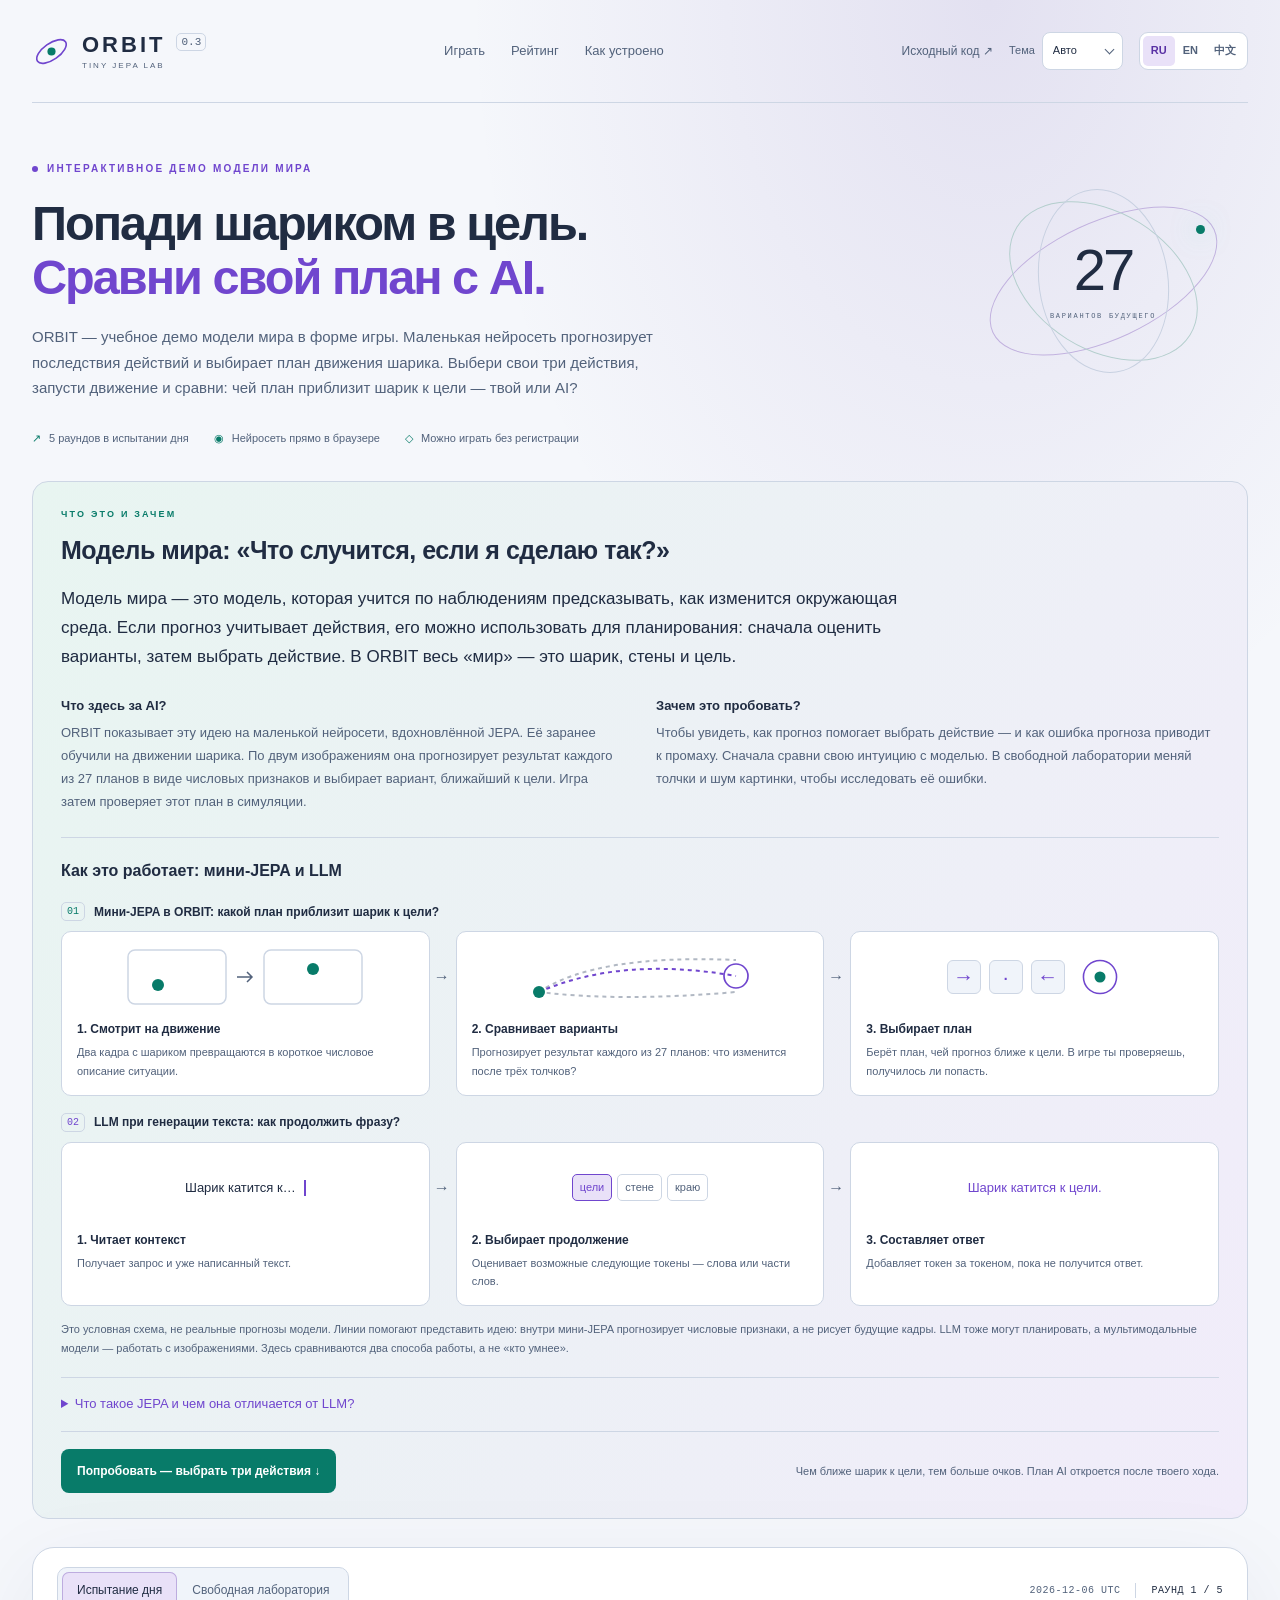
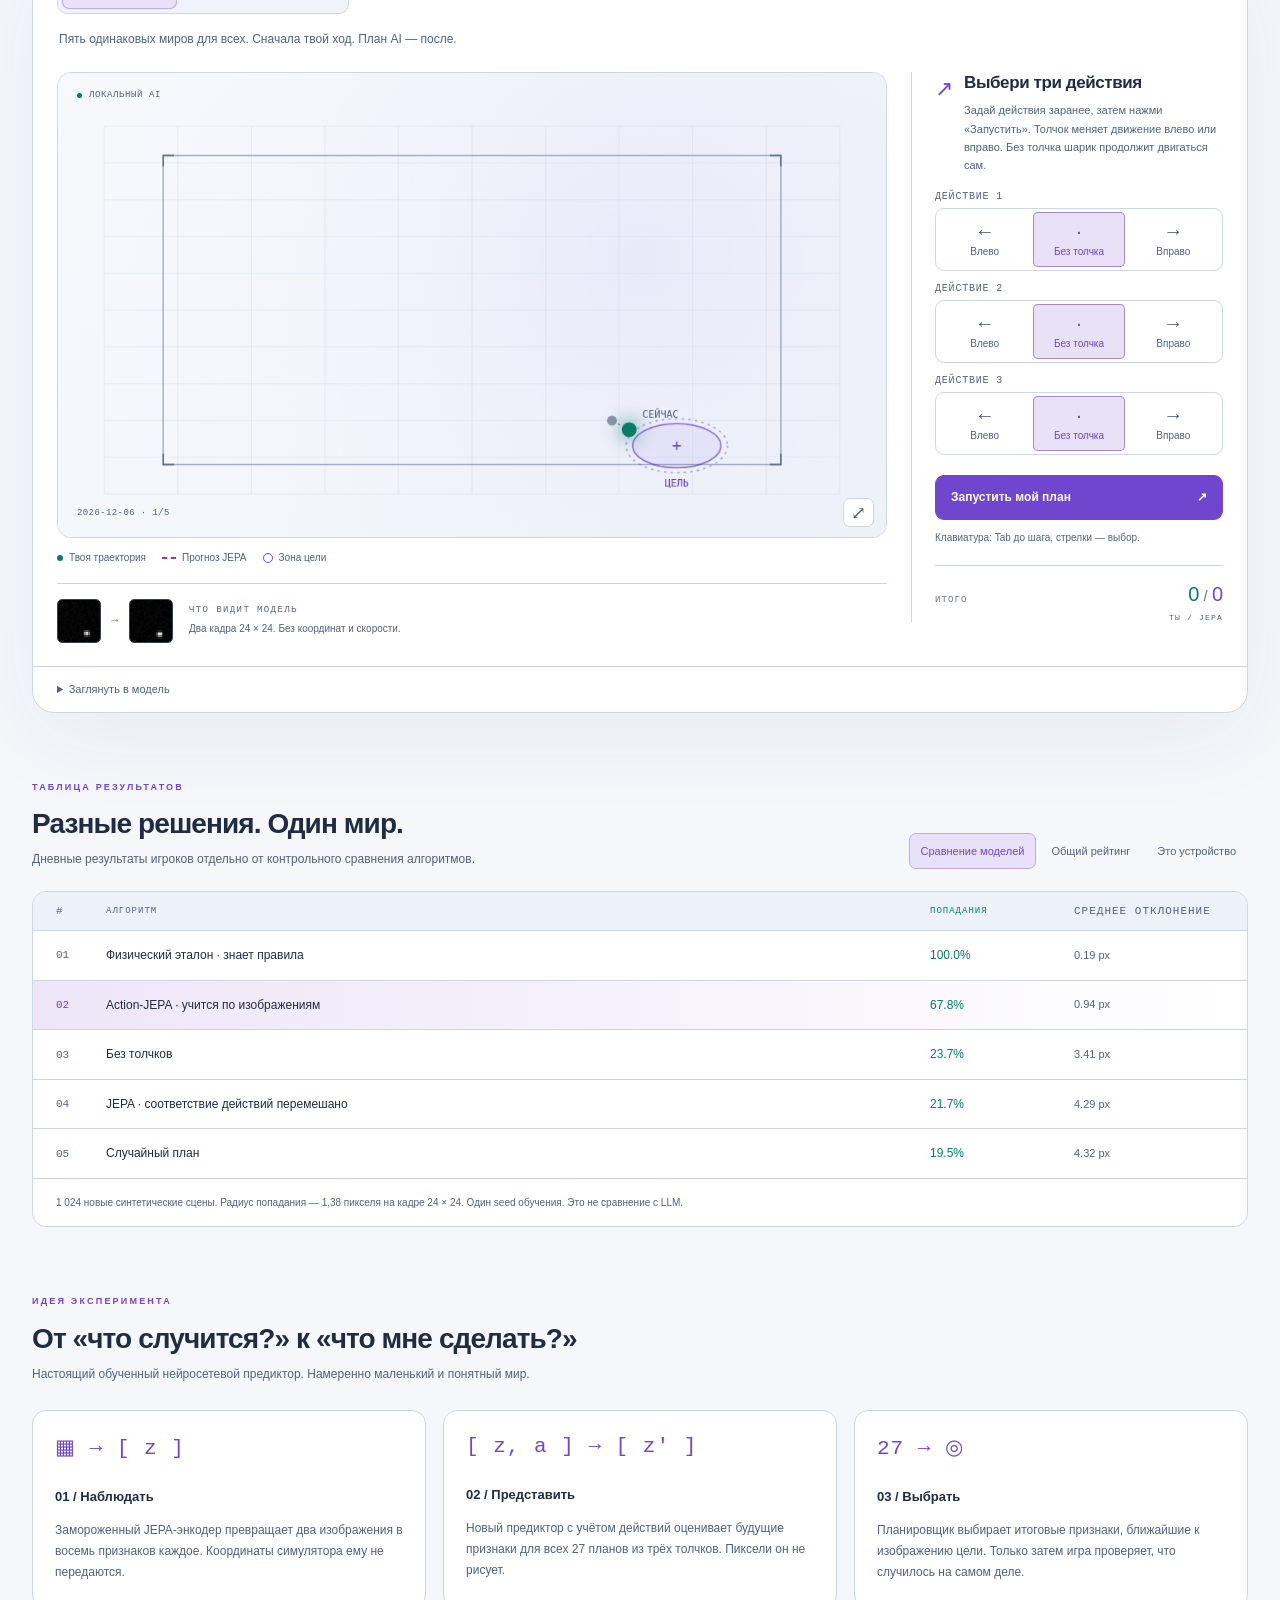
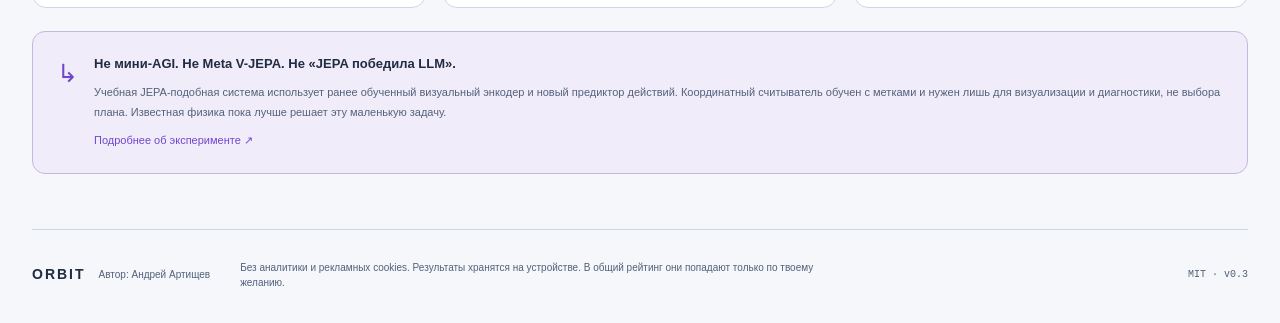
==== commit 34185b6e: "Present ORBIT as a playable world-model demo with launch media" ====
--- a/docs/ru/index.html
+++ b/docs/ru/index.html
@@ -1,4 +1,4 @@
-<!doctype html><html lang="ru"><head><meta charset="utf-8"><meta name="viewport" content="width=device-width,initial-scale=1"><meta name="color-scheme" content="dark"><meta name="theme-color" content="#0a0d16"><title>ORBIT — попади шариком в цель и сравни свой план с AI</title><meta name="description" content="Учебная мини-игра с JEPA-подобной нейросетью. Выбери три толчка, попади шариком в цель и узнай, как AI прогнозирует последствия действий."><meta property="og:title" content="ORBIT — попади шариком в цель и сравни свой план с AI"><meta property="og:description" content="Учебная мини-игра с JEPA-подобной нейросетью. Выбери три толчка, попади шариком в цель и узнай, как AI прогнозирует последствия действий."><meta property="og:type" content="website"><meta property="og:url" content="https://artandrew.github.io/tiny-jepa-lab/ru/"><meta name="twitter:card" content="summary"><link rel="canonical" href="https://artandrew.github.io/tiny-jepa-lab/ru/"><link rel="alternate" hreflang="en" href="https://artandrew.github.io/tiny-jepa-lab/"><link rel="alternate" hreflang="ru" href="https://artandrew.github.io/tiny-jepa-lab/ru/"><link rel="alternate" hreflang="zh-Hans" href="https://artandrew.github.io/tiny-jepa-lab/zh/"><link rel="icon" href="data:image/svg+xml,%3Csvg xmlns='http://www.w3.org/2000/svg' viewBox='0 0 64 64'%3E%3Crect width='64' height='64' rx='17' fill='%230b1020'/%3E%3Cellipse cx='32' cy='32' rx='22' ry='12' transform='rotate(-35 32 32)' fill='none' stroke='%23b49aff' stroke-width='4'/%3E%3Ccircle cx='32' cy='32' r='7' fill='%237ce4d5'/%3E%3C/svg%3E"><script>/* Apply before first paint; theme changes never reset the game. */
+<!doctype html><html lang="ru"><head><meta charset="utf-8"><meta name="viewport" content="width=device-width,initial-scale=1"><meta name="color-scheme" content="dark"><meta name="theme-color" content="#0a0d16"><title>ORBIT — игровое демо модели мира</title><meta name="description" content="Учебное демо модели мира: маленькая JEPA-подобная нейросеть прогнозирует последствия действий. Сыграй пять раундов и сравни свой план с AI прямо в браузере."><meta property="og:title" content="ORBIT — игровое демо модели мира"><meta property="og:description" content="Учебное демо модели мира: маленькая JEPA-подобная нейросеть прогнозирует последствия действий. Сыграй пять раундов и сравни свой план с AI прямо в браузере."><meta property="og:type" content="website"><meta property="og:url" content="https://artandrew.github.io/tiny-jepa-lab/ru/"><meta property="og:image" content="https://artandrew.github.io/tiny-jepa-lab/assets/orbit-social-ru.png"><meta name="twitter:card" content="summary_large_image"><link rel="canonical" href="https://artandrew.github.io/tiny-jepa-lab/ru/"><link rel="alternate" hreflang="en" href="https://artandrew.github.io/tiny-jepa-lab/"><link rel="alternate" hreflang="ru" href="https://artandrew.github.io/tiny-jepa-lab/ru/"><link rel="alternate" hreflang="zh-Hans" href="https://artandrew.github.io/tiny-jepa-lab/zh/"><link rel="icon" href="data:image/svg+xml,%3Csvg xmlns='http://www.w3.org/2000/svg' viewBox='0 0 64 64'%3E%3Crect width='64' height='64' rx='17' fill='%230b1020'/%3E%3Cellipse cx='32' cy='32' rx='22' ry='12' transform='rotate(-35 32 32)' fill='none' stroke='%23b49aff' stroke-width='4'/%3E%3Ccircle cx='32' cy='32' r='7' fill='%237ce4d5'/%3E%3C/svg%3E"><script>/* Apply before first paint; theme changes never reset the game. */
 (() => {
   'use strict';
   const key = 'orbit-theme';
@@ -80,6 +80,7 @@
 .intro-start:hover{background:#a1f3e5}
 .intro-footer p{font-size:11px;max-width:440px}
 @media(max-width:760px){.intro{padding:21px 18px;margin-bottom:23px}.intro-overview,.intro-comparison{grid-template-columns:1fr;gap:18px}.intro p{font-size:12px}.intro h2{font-size:21px}.intro-footer{align-items:stretch;flex-direction:column;gap:11px}.intro-start{white-space:normal;text-align:center}.intro-footer p{max-width:none}.intro-details summary{font-size:12px}}
+.intro .intro-definition{max-width:850px;font-size:17px;line-height:1.7;color:var(--text);margin:0 0 24px}
 
 .explainer{margin:24px 0 20px;padding-top:21px;border-top:1px solid var(--line)}
 .intro .explainer>h3{font-size:16px;margin-bottom:19px}
@@ -159,16 +160,23 @@
 .replay-link{text-decoration:underline;text-underline-offset:3px;overflow-wrap:anywhere}
 @media(max-width:760px){.choice{min-height:56px}.choice-caption{font-size:11px}}
 
-</style></head>
+</style><meta property="og:image:width" content="1280">
+<meta property="og:image:height" content="640">
+<meta property="og:image:alt" content="Учебное демо модели мира: маленькая JEPA-подобная нейросеть прогнозирует последствия действий. Сыграй пять раундов и сравни свой план с AI прямо в браузере.">
+<meta name="twitter:image" content="https://artandrew.github.io/tiny-jepa-lab/assets/orbit-social-ru.png">
+<meta name="twitter:title" content="ORBIT — игровое демо модели мира">
+<meta name="twitter:description" content="Учебное демо модели мира: маленькая JEPA-подобная нейросеть прогнозирует последствия действий. Сыграй пять раундов и сравни свой план с AI прямо в браузере.">
+</head>
 <body><div class="page-glow" aria-hidden="true"></div><header class="header shell"><a href="#" class="brand" aria-label="ORBIT — Tiny JEPA Lab"><svg viewBox="0 0 48 48" aria-hidden="true"><ellipse cx="24" cy="24" rx="21" ry="10" transform="rotate(-35 24 24)"/><circle cx="24" cy="24" r="5"/></svg><span>ORBIT<small>TINY JEPA LAB</small></span><span class="version">0.3</span></a><nav><a href="#play" data-t="navPlay">Играть</a><a href="#leaderboard" data-t="navBoard">Рейтинг</a><a href="#learn" data-t="navLearn">Как устроено</a></nav><div class="header-right"><a class="code-link" href="https://github.com/ArtAndrew/tiny-jepa-lab" target="_blank" rel="noopener noreferrer" data-t="navCode">Исходный код ↗</a><label class="theme-control" for="theme-select"><span data-t="themeLabel">Тема</span><select id="theme-select"><option value="auto" data-t="themeAuto">Авто</option><option value="light" data-t="themeLight">Светлая</option><option value="dark" data-t="themeDark">Тёмная</option></select></label>
 <div class="languages" role="group" aria-label="Language"><button data-lang="ru">RU</button><button data-lang="en">EN</button><button data-lang="zh">中文</button></div></div></header>
-<main class="shell"><section class="hero"><div class="hero-copy"><p class="eyebrow"><span></span><span data-t="eyebrow">МИНИ-ИГРА О ТОМ, КАК AI ПЛАНИРУЕТ</span></p><h1><span data-t="hero1">Попади шариком в цель.</span><br><em data-t="hero2">Сравни свой план с AI.</em></h1><p class="hero-body" data-t="heroBody">Шарик движется и отскакивает от стен. Выбери три действия: толкнуть влево, ничего не делать или толкнуть вправо. Затем запусти движение и посмотри, чей план приведёт шарик ближе к цели — твой или нейросети.</p></div><div class="hero-aside" aria-hidden="true"><div class="orbit-art"><div class="orbit-line o1"></div><div class="orbit-line o2"></div><div class="orbit-line o3"></div><b>27<small data-t="possibleFutures">ВАРИАНТОВ БУДУЩЕГО</small></b><i></i></div></div></section>
+<main class="shell"><section class="hero"><div class="hero-copy"><p class="eyebrow"><span></span><span data-t="eyebrow">ИНТЕРАКТИВНОЕ ДЕМО МОДЕЛИ МИРА</span></p><h1><span data-t="hero1">Попади шариком в цель.</span><br><em data-t="hero2">Сравни свой план с AI.</em></h1><p class="hero-body" data-t="heroBody">ORBIT — учебное демо модели мира в форме игры. Маленькая нейросеть прогнозирует последствия действий и выбирает план движения шарика. Выбери свои три действия, запусти движение и сравни: чей план приблизит шарик к цели — твой или AI?</p></div><div class="hero-aside" aria-hidden="true"><div class="orbit-art"><div class="orbit-line o1"></div><div class="orbit-line o2"></div><div class="orbit-line o3"></div><b>27<small data-t="possibleFutures">ВАРИАНТОВ БУДУЩЕГО</small></b><i></i></div></div></section>
 <div class="meta"><span><b>↗</b> <span data-t="meta1">5 раундов в испытании дня</span></span><span><b>◉</b> <span data-t="meta2">Нейросеть прямо в браузере</span></span><span><b>◇</b> <span data-t="meta3">Можно играть без регистрации</span></span></div>
 <section class="intro" aria-labelledby="intro-title">
   <p class="eyebrow" data-t="introLabel">ЧТО ЭТО И ЗАЧЕМ</p>
-  <h2 id="intro-title" data-t="introTitle">Небольшая игра, чтобы понять идею модели мира.</h2>
+  <h2 id="intro-title" data-t="introTitle">Модель мира: «Что случится, если я сделаю так?»</h2>
+  <p class="intro-definition" data-t="worldModelDefinition">Модель мира — это модель, которая учится по наблюдениям предсказывать, как изменится окружающая среда. Если прогноз учитывает действия, его можно использовать для планирования: сначала оценить варианты, затем выбрать действие. В ORBIT весь «мир» — это шарик, стены и цель.</p>
   <div class="intro-overview">
-    <div><h3 data-t="introWhatTitle">Что здесь за AI?</h3><p data-t="introWhat">ORBIT — учебная мини-модель, вдохновлённая подходом JEPA. Нейросеть заранее обучили на движении шарика. Здесь она по двум изображениям прогнозирует последствия 27 вариантов действий и выбирает план для попадания в цель.</p></div>
+    <div><h3 data-t="introWhatTitle">Что здесь за AI?</h3><p data-t="introWhat">ORBIT показывает эту идею на маленькой нейросети, вдохновлённой JEPA. Её заранее обучили на движении шарика. По двум изображениям она прогнозирует результат каждого из 27 планов в виде числовых признаков и выбирает вариант, ближайший к цели. Игра затем проверяет этот план в симуляции.</p></div>
     <div><h3 data-t="introWhyTitle">Зачем это пробовать?</h3><p data-t="introWhy">Чтобы увидеть, как прогноз помогает выбрать действие — и как ошибка прогноза приводит к промаху. Сначала сравни свою интуицию с моделью. В свободной лаборатории меняй толчки и шум картинки, чтобы исследовать её ошибки.</p></div>
   </div>
   <section class="explainer" aria-labelledby="explainer-title">
@@ -207,14 +215,14 @@
       <article><h3 data-t="introLLMTitle">LLM: большая языковая модель</h3><p data-t="introLLM">В основе обучения многих LLM — предсказание следующего токена: слова или части слова. При генерации ответа модель последовательно строит текст. Дополнительное обучение помогает ей следовать инструкциям и решать задачи.</p></article>
       <article><h3 data-t="introJEPATitle">JEPA: прогноз в пространстве признаков</h3><p data-t="introJEPA">JEPA означает Joint Embedding Predictive Architecture. Идея: превратить наблюдения в компактные числовые описания и учиться предсказывать одно описание по другому. Так модель может прогнозировать важные свойства сцены без восстановления каждого пикселя.</p></article>
     </div>
-    <h3 data-t="introHereTitle">Как это используется в ORBIT</h3><p data-t="introHere">Два кадра с шариком → числовые признаки → прогноз для каждого плана → выбор варианта, ближайшего к изображению цели. Именно эта способность предсказывать последствия действий делает её маленькой «моделью мира» для игры.</p>
+    <h3 data-t="introHereTitle">Как это используется в ORBIT</h3><p data-t="introHere">Два изображения → прогноз последствий действий → выбор плана → проверка в игре. Нейросеть выбирает план по прогнозу, а симулятор показывает фактическое движение. Поэтому её прогноз может оказаться ошибочным.</p>
     <p class="intro-scope" data-t="introScope">Это авторская учебная реализация по мотивам JEPA, с собственными весами и очень узкой задачей. Модель Meta здесь не запускается. LLM тоже могут планировать, а мультимодальные модели — работать с изображениями; игра не сравнивает их качество с JEPA.</p>
     <p class="intro-sources"><span data-t="introSourceLabel">Первоисточники:</span>
       <a href="https://ai.meta.com/blog/yann-lecun-ai-model-i-jepa/" target="_blank" rel="noopener noreferrer" data-t="introJEPASource">Meta об идее JEPA ↗</a>
       <a href="https://arxiv.org/html/2407.21783v3#S2" target="_blank" rel="noopener noreferrer" data-t="introLLMSource">Обучение LLM на примере Llama 3 ↗</a>
     </p>
   </details>
-  <div class="intro-footer"><a class="intro-start" href="#play" data-t="introStart">Попробовать — выбрать три толчка ↓</a><p data-t="introHint">Чем ближе шарик к цели, тем больше очков. План AI откроется после твоего хода.</p></div>
+  <div class="intro-footer"><a class="intro-start" href="#play" data-t="introStart">Попробовать — выбрать три действия ↓</a><p data-t="introHint">Чем ближе шарик к цели, тем больше очков. План AI откроется после твоего хода.</p></div>
 </section>
 
 <div id="notice" class="notice" role="status" hidden></div>
@@ -225,7 +233,7 @@
 <section id="leaderboard" class="section"><div class="section-head"><div><p class="eyebrow" data-t="scoreEyebrow">ТАБЛИЦА РЕЗУЛЬТАТОВ</p><h2 data-t="boardTitle">Разные решения. Один мир.</h2><p data-t="boardSub">Дневные результаты игроков отдельно от контрольного сравнения алгоритмов.</p></div><div class="board-tabs" role="group"><button data-board="models" class="active" data-t="boardModels">Сравнение моделей</button><button data-board="players" data-t="boardPlayers">Общий рейтинг</button><button data-board="local" data-t="boardLocal">Это устройство</button></div></div><div class="board-card"><div id="board-content"></div><p id="board-note" class="board-note" role="status" aria-live="polite"></p></div><button id="refresh-board" class="text-btn" data-t="boardRefresh" hidden>Обновить ↻</button><button id="clear-local" class="text-btn" data-t="reset" hidden>Удалить локальные очки</button></section>
 <section id="learn" class="section learn"><p class="eyebrow" data-t="learnEyebrow">ИДЕЯ ЭКСПЕРИМЕНТА</p><h2 data-t="learnTitle">От «что случится?» к «что мне сделать?»</h2><p class="section-intro" data-t="learnIntro">Настоящий обученный нейросетевой предиктор. Намеренно маленький и понятный мир.</p><div class="learn-grid"><article><span class="diagram">▦ → [ z ]</span><h3 data-t="learn1Title">01 / Наблюдать</h3><p data-t="learn1">Замороженный JEPA-энкодер превращает два изображения в восемь признаков каждое. Координаты симулятора ему не передаются.</p></article><article><span class="diagram">[ z, a ] → [ z′ ]</span><h3 data-t="learn2Title">02 / Представить</h3><p data-t="learn2">Новый предиктор с учётом действий оценивает будущие признаки для всех 27 планов из трёх толчков. Пиксели он не рисует.</p></article><article><span class="diagram">27 → ◎</span><h3 data-t="learn3Title">03 / Выбрать</h3><p data-t="learn3">Планировщик выбирает итоговые признаки, ближайшие к изображению цели. Только затем игра проверяет, что случилось на самом деле.</p></article></div><div class="honesty"><span>↳</span><div><h3 data-t="honesty">Не мини-AGI. Не Meta V-JEPA. Не «JEPA победила LLM».</h3><p data-t="honestyBody">Учебная JEPA-подобная система использует ранее обученный визуальный энкодер и новый предиктор действий. Координатный считыватель обучен с метками и нужен лишь для визуализации и диагностики, не выбора плана. Известная физика пока лучше решает эту маленькую задачу.</p><a href="https://github.com/ArtAndrew/tiny-jepa-lab/blob/main/materials/ORBIT_RELEASE_REPORT_RU.md" id="previous-lab" data-t="previousLab">Подробнее об эксперименте ↗</a></div></div></section>
 <footer><div><b>ORBIT</b><a href="https://artishev.com" target="_blank" rel="noopener noreferrer" data-t="author">Автор: Андрей Артищев</a></div><p data-t="privacy">Без аналитики и рекламных cookies. Результаты хранятся на устройстве. В общий рейтинг они попадают только по твоему желанию.</p><span>MIT · v0.3</span></footer></main><div id="toast" role="status" aria-live="polite" hidden></div>
-<script id="orbit-config" type="application/json">{"lang":"ru","assetPrefix":"../assets/","baseUrl":"https://artandrew.github.io/tiny-jepa-lab/","repo":"ArtAndrew/tiny-jepa-lab","offline":false,"live":true,"published":true}</script><script id="orbit-i18n" type="application/json">{"en":{"pageTitle":"ORBIT — guide the ball to the target and compare your plan with AI","description":"An educational mini-game with a JEPA-inspired neural network. Choose three impulses, aim for the target, and explore how AI predicts the effects of actions.","navPlay":"Play","navBoard":"Leaderboard","navLearn":"How it works","navCode":"Source code ↗","eyebrow":"A MINI-GAME ABOUT HOW AI PLANS","hero1":"Guide the ball to the target.","hero2":"Compare your plan with AI.","heroBody":"The ball moves and bounces off walls. Choose three actions: push left, do nothing, or push right. Then run the simulation and see whose plan brings the ball closer to the target — yours or the neural network’s.","meta1":"5 rounds in the daily challenge","meta2":"Neural inference in your browser","meta3":"Play without signing up","daily":"Daily challenge","lab":"Free playground","round":"ROUND {n} / 5","playground":"PLAYGROUND","dailyHint":"The same five worlds for everyone. Choose first. See the AI’s plan afterwards.","labHint":"Change the impulses. Inspect predictions. Let JEPA choose a plan. Nothing here enters the daily leaderboard.","sceneLabel":"Simulation arena: two observed positions and a target","live":"LOCAL INFERENCE","loading":"Loading the trained model…","loadError":"Model could not be loaded. Serve the site over HTTP or open the standalone HTML.","before":"PREVIOUS","now":"NOW","goal":"TARGET","legendYou":"Your trajectory","legendAI":"JEPA prediction","legendTarget":"Target zone","legendActual":"JEPA actual result","inputTitle":"WHAT THE MODEL SEES","inputNote":"Two 24 × 24 frames. No coordinates or velocity.","planTitle":"Choose three actions","planSub":"Plan your actions, then press Launch. A push changes motion to the left or right. With no push, the ball keeps moving on its own.","step":"ACTION {n}","left":"Push left","coast":"No push","right":"Push right","launch":"Launch my plan","next":"Next world →","finish":"See my result →","preview":"Preview with JEPA","auto":"Let JEPA plan","newWorld":"New world","previewNote":"The dashed path is a learned forecast, not a physics calculation.","locked":"Plan committed. Predictions and outcomes are now revealed.","planning":"Comparing 27 latent-space plans…","you":"YOU","ai":"JEPA","oracle":"KNOWN PHYSICS","pts":"pts","hit":"Target reached","miss":"Distance: {d} px","aiPlan":"JEPA chose","roundScore":"ROUND SCORE","total":"TOTAL","noise":"Observation noise","noiseHint":"Only model inputs change; the physics stays the same.","learnPeek":"Inside the model","latentTitle":"Predicted vs observed features for your plan","latentNote":"Eight learned features, not eight named physical variables. Coordinates below are decoded by a separate supervised probe.","candidateTitle":"The five plans JEPA likes most","candidateNote":"Lower latent cost is better. It is not a probability of success.","lockedDetails":"Make your move to reveal the model’s forecast.","resultTitle":"Five worlds. Your result.","resultTag":"DAILY CHALLENGE COMPLETE","resultWin":"You outplanned JEPA.","resultLose":"JEPA won this time.","resultTie":"A perfect tie.","resultCopy":"Same scenes. Different decisions. Challenge a friend to beat your score.","download":"Save result card","share":"Copy challenge","submit":"Add to public leaderboard ↗","submitNote":"A GitHub account is needed. A filled-in form will open: click “Create”. Your username and actions become public. After verification, your result appears on the leaderboard, usually within a few minutes.","offlineSubmit":"The public leaderboard is available on the ORBIT website. This result is saved on your device.","replaySaved":"Your result is saved on this device.","copied":"Copied","copyFail":"Copy unavailable. Save the result card instead.","shareText":"I scored {score}/5000 against JEPA’s {ai}. Three impulses, 27 futures. Can you do better?","boardTitle":"Different minds. Same world.","boardSub":"Daily scores stay separate from controlled algorithm benchmarks.","boardPlayers":"Public leaderboard","boardModels":"Model benchmark","boardLocal":"This device","boardEmpty":"No results for this day yet. Complete five rounds and add yours!","localEmpty":"Finish a daily challenge to save your first local score.","boardNotLive":"Prepared for GitHub publication. No live leaderboard is connected in this file.","boardRules":"Each player's best result for the selected UTC day. Scores are recomputed from actions. Assisted or automated play is not checked.","player":"PLAYER / DATE","scoreLabel":"SCORE","hits":"HITS","status":"STATUS","verified":"Score checked","local":"Local only","model":"ALGORITHM","success":"TARGET HIT RATE","error":"MEAN DISTANCE","benchmarkNote":"1,024 held-out synthetic scenes. Hit radius: 1.38 px on a 24 × 24 image. One training seed. This is not a comparison with LLMs.","modelOracle":"Physics oracle · knows the rules","modelJEPA":"Action-JEPA · learns from images","modelCoast":"No impulses","modelRandom":"Random plan","modelShuffled":"JEPA · action mapping shuffled","learnTitle":"From “what happens?” to “what should I do?”","learnIntro":"A real trained neural predictor. A deliberately small, understandable world.","learn1Title":"01 / Observe","learn1":"A frozen JEPA encoder turns two images into eight features each. It never receives the simulator’s coordinates.","learn2Title":"02 / Imagine","learn2":"A newly trained action-conditioned predictor estimates future features for all 27 three-impulse plans. It does not draw pixels.","learn3Title":"03 / Choose","learn3":"The planner picks the final embedding closest to the goal image. Only then does the game simulate what really happens.","honesty":"Not a miniature AGI. Not Meta’s V-JEPA. Not “JEPA beats LLMs”.","honestyBody":"This educational JEPA-inspired system reuses a pretrained visual encoder and learns a new action predictor. The coordinate probe is supervised and used only for display and diagnostics—not plan selection. Real physics is still better at this tiny task.","previousLab":"More about the experiment ↗","author":"By Andrey Artishchev","privacy":"No analytics or advertising cookies. Results stay on your device. They are only shared on the public leaderboard if you choose to submit them.","reset":"Clear local scores","resetDone":"Local scores cleared","invalidLink":"This challenge link is invalid or uses different rules. Showing today’s challenge.","mismatch":"The linked model version differs. Scores are not directly comparable.","labModeNote":"Free experiments do not count towards the daily leaderboard.","fullscreen":"Expand arena","leaveConfirm":"Switching modes resets this unfinished daily run. Continue?","cardSubtitle":"THREE IMPULSES · ONE TARGET","cardChallenge":"CAN YOU OUTPLAN A TINY AI?","cardDisclaimer":"Self-reported local result · not a verified human score","keyboard":"Keyboard: Tab to a step, then arrow keys to choose.","complete":"Challenge complete","replay":"Replay the same day","snapshot":"Updated","notLeaderboard":"Educational benchmark, not player records","collapseLink":"Want to see representation collapse? Try the original lab.","scoreEyebrow":"THE SCOREBOARD","learnEyebrow":"THE IDEA BEHIND THE GAME","possibleFutures":"POSSIBLE FUTURES","youVsAI":"YOU / JEPA","sessionOnly":"Browser storage is unavailable. Scores last only until this page is closed.","introLabel":"WHAT THIS IS AND WHY TRY IT","introTitle":"A small game to explore the idea of a world model.","introWhatTitle":"What kind of AI is this?","introWhat":"ORBIT is a small educational model inspired by JEPA. The neural network was trained beforehand on ball motion. Here it uses two images to predict the effects of 27 action sequences and choose a plan to reach the target.","introWhyTitle":"Why try it?","introWhy":"See how a prediction helps choose an action — and how a prediction error can cause a miss. First compare your intuition with the model. Then change the impulses and image noise in the free playground to explore its mistakes.","introDetails":"What is JEPA, and how does it differ from an LLM?","introLLMTitle":"LLM: large language model","introLLM":"Many LLMs are pretrained to predict the next token: a word or part of a word. When generating an answer, the model builds text step by step. Additional training helps it follow instructions and solve tasks.","introJEPATitle":"JEPA: predicting representations","introJEPA":"JEPA stands for Joint Embedding Predictive Architecture. The idea is to turn observations into compact numerical descriptions and learn to predict one description from another. This lets a model predict useful properties of a scene without reconstructing every pixel.","introHereTitle":"How ORBIT uses this idea","introHere":"Two ball images → numerical features → a prediction for each plan → the option closest to the goal image. Predicting the effects of actions is what makes it a small “world model” for this game.","introScope":"This is an independent educational implementation inspired by JEPA, with its own weights and a very narrow task. It does not run a Meta model. LLMs can also plan, and multimodal models can process images; this game does not compare their performance with JEPA.","introSourceLabel":"Primary sources:","introJEPASource":"Meta on the JEPA idea ↗","introLLMSource":"LLM training: the Llama 3 paper ↗","introStart":"Try it — choose three impulses ↓","introHint":"Closer to the target means more points. The AI’s plan is revealed after your move.","themeLabel":"Theme","themeAuto":"Auto","themeLight":"Light","themeDark":"Dark","diagramTitle":"How it works: mini-JEPA and LLMs","diagramJEPA":"Mini-JEPA in ORBIT: which plan gets the ball closer to the goal?","diagramSeeTitle":"1. Observes motion","diagramSee":"Two frames of the ball become a compact numerical description of the situation.","diagramImagineTitle":"2. Compares possibilities","diagramImagine":"Predicts the outcome of each of 27 plans: what will change after three pushes?","diagramChooseTitle":"3. Chooses a plan","diagramChoose":"Picks the plan whose prediction is closest to the goal. You play to see whether it hits.","diagramLLM":"An LLM generating text: how should this sentence continue?","diagramPrompt":"The ball rolls toward the…","diagramToken1":"goal","diagramToken2":"wall","diagramToken3":"edge","diagramReadTitle":"1. Reads the context","diagramRead":"Receives the prompt and the text written so far.","diagramContinueTitle":"2. Chooses what comes next","diagramContinue":"Estimates possible next tokens — words or parts of words.","diagramAnswer":"The ball rolls toward the goal.","diagramAnswerTitle":"3. Builds a response","diagramAnswerBody":"Adds one token after another to form a response.","diagramNote":"An illustration, not actual model predictions. The paths help explain the idea: mini-JEPA predicts numerical features internally, rather than drawing future frames. LLMs can also plan, and multimodal models can work with images. These are two ways of working, not a contest over which is smarter.","choiceLeft":"Left","choiceCoast":"No push","choiceRight":"Right","boardRefresh":"Refresh ↻","boardLoading":"Loading results…","boardError":"The leaderboard could not be refreshed. Please try Refresh again.","submitOpened":"Click “Create” on GitHub to submit your result.","submissionBody":"I want to add this result to the ORBIT public leaderboard. My GitHub username and chosen actions will be public. The score will be recomputed automatically.\n\nLeave the block below unchanged and click “Create”. The leaderboard updates within a few minutes. To withdraw the result, close this issue."},"ru":{"pageTitle":"ORBIT — попади шариком в цель и сравни свой план с AI","description":"Учебная мини-игра с JEPA-подобной нейросетью. Выбери три толчка, попади шариком в цель и узнай, как AI прогнозирует последствия действий.","navPlay":"Играть","navBoard":"Рейтинг","navLearn":"Как устроено","navCode":"Исходный код ↗","eyebrow":"МИНИ-ИГРА О ТОМ, КАК AI ПЛАНИРУЕТ","hero1":"Попади шариком в цель.","hero2":"Сравни свой план с AI.","heroBody":"Шарик движется и отскакивает от стен. Выбери три действия: толкнуть влево, ничего не делать или толкнуть вправо. Затем запусти движение и посмотри, чей план приведёт шарик ближе к цели — твой или нейросети.","meta1":"5 раундов в испытании дня","meta2":"Нейросеть прямо в браузере","meta3":"Можно играть без регистрации","daily":"Испытание дня","lab":"Свободная лаборатория","round":"РАУНД {n} / 5","playground":"ЛАБОРАТОРИЯ","dailyHint":"Пять одинаковых миров для всех. Сначала твой ход. План AI — после.","labHint":"Меняй толчки, изучай прогнозы или передай план JEPA. Эти опыты не попадают в дневной рейтинг.","sceneLabel":"Игровое поле: два наблюдаемых положения и цель","live":"ЛОКАЛЬНЫЙ AI","loading":"Загружаю обученную модель…","loadError":"Не удалось загрузить модель. Запусти сайт через HTTP или открой автономный HTML.","before":"ДО","now":"СЕЙЧАС","goal":"ЦЕЛЬ","legendYou":"Твоя траектория","legendAI":"Прогноз JEPA","legendTarget":"Зона цели","legendActual":"Реальный итог JEPA","inputTitle":"ЧТО ВИДИТ МОДЕЛЬ","inputNote":"Два кадра 24 × 24. Без координат и скорости.","planTitle":"Выбери три действия","planSub":"Задай действия заранее, затем нажми «Запустить». Толчок меняет движение влево или вправо. Без толчка шарик продолжит двигаться сам.","step":"ДЕЙСТВИЕ {n}","left":"Толкнуть влево","coast":"Без толчка","right":"Толкнуть вправо","launch":"Запустить мой план","next":"Следующий мир →","finish":"Посмотреть результат →","preview":"Прогноз моего плана","auto":"Пусть JEPA выберет","newWorld":"Новый мир","previewNote":"Пунктир — прогноз нейросети, а не расчёт физического движка.","locked":"План зафиксирован. Прогнозы и результаты раскрыты.","planning":"Сравниваю 27 планов в пространстве признаков…","you":"ТЫ","ai":"JEPA","oracle":"ИЗВЕСТНАЯ ФИЗИКА","pts":"очк.","hit":"Попадание","miss":"До цели: {d} пикс.","aiPlan":"Выбор JEPA","roundScore":"ОЧКИ ЗА РАУНД","total":"ИТОГО","noise":"Шум наблюдения","noiseHint":"Меняются только входные кадры модели, не физика.","learnPeek":"Заглянуть в модель","latentTitle":"Прогноз и реальные признаки для твоего плана","latentNote":"Восемь выученных признаков, а не восемь заданных физических величин. Координаты для картинки считывает отдельная сеть, обученная с метками.","candidateTitle":"Пять лучших планов по оценке JEPA","candidateNote":"Меньше ошибка признаков — лучше. Это не вероятность успеха.","lockedDetails":"Сделай ход, чтобы открыть прогноз модели.","resultTitle":"Пять миров. Твой результат.","resultTag":"ИСПЫТАНИЕ ДНЯ ПРОЙДЕНО","resultWin":"Ты спланировал лучше JEPA.","resultLose":"На этот раз победила JEPA.","resultTie":"Ничья.","resultCopy":"Одинаковые сцены. Разные решения. Предложи другу улучшить твой результат.","download":"Сохранить карточку","share":"Скопировать вызов","submit":"Добавить в общий рейтинг ↗","submitNote":"Понадобится аккаунт GitHub. Откроется готовая форма: нажми «Create» («Создать»). Твой логин и действия станут публичными. После проверки результат появится в рейтинге — обычно через несколько минут.","offlineSubmit":"Общий рейтинг доступен на сайте ORBIT. Результат этой игры сохранён на устройстве.","replaySaved":"Результат сохранён на этом устройстве.","copied":"Скопировано","copyFail":"Копирование недоступно. Сохрани карточку результата.","shareText":"У меня {score}/5000, у JEPA — {ai}. Три толчка, 27 вариантов будущего. Сможешь лучше?","boardTitle":"Разные решения. Один мир.","boardSub":"Дневные результаты игроков отдельно от контрольного сравнения алгоритмов.","boardPlayers":"Общий рейтинг","boardModels":"Сравнение моделей","boardLocal":"Это устройство","boardEmpty":"За этот день ещё нет результатов. Пройди пять раундов и добавь свой!","localEmpty":"Пройди испытание дня — здесь появится первый результат.","boardNotLive":"Подготовлено к публикации. Этот файл ещё не подключён к живому рейтингу.","boardRules":"Лучший результат каждого игрока за выбранный день (UTC). Очки пересчитаны по действиям. Использование подсказок или автоматической игры не проверяется.","player":"ИГРОК / ДАТА","scoreLabel":"ОЧКИ","hits":"ПОПАДАНИЯ","status":"СТАТУС","verified":"Очки проверены","local":"Только локально","model":"АЛГОРИТМ","success":"ПОПАДАНИЯ","error":"СРЕДНЕЕ ОТКЛОНЕНИЕ","benchmarkNote":"1 024 новые синтетические сцены. Радиус попадания — 1,38 пикселя на кадре 24 × 24. Один seed обучения. Это не сравнение с LLM.","modelOracle":"Физический эталон · знает правила","modelJEPA":"Action-JEPA · учится по изображениям","modelCoast":"Без толчков","modelRandom":"Случайный план","modelShuffled":"JEPA · соответствие действий перемешано","learnTitle":"От «что случится?» к «что мне сделать?»","learnIntro":"Настоящий обученный нейросетевой предиктор. Намеренно маленький и понятный мир.","learn1Title":"01 / Наблюдать","learn1":"Замороженный JEPA-энкодер превращает два изображения в восемь признаков каждое. Координаты симулятора ему не передаются.","learn2Title":"02 / Представить","learn2":"Новый предиктор с учётом действий оценивает будущие признаки для всех 27 планов из трёх толчков. Пиксели он не рисует.","learn3Title":"03 / Выбрать","learn3":"Планировщик выбирает итоговые признаки, ближайшие к изображению цели. Только затем игра проверяет, что случилось на самом деле.","honesty":"Не мини-AGI. Не Meta V-JEPA. Не «JEPA победила LLM».","honestyBody":"Учебная JEPA-подобная система использует ранее обученный визуальный энкодер и новый предиктор действий. Координатный считыватель обучен с метками и нужен лишь для визуализации и диагностики, не выбора плана. Известная физика пока лучше решает эту маленькую задачу.","previousLab":"Подробнее об эксперименте ↗","author":"Автор: Андрей Артищев","privacy":"Без аналитики и рекламных cookies. Результаты хранятся на устройстве. В общий рейтинг они попадают только по твоему желанию.","reset":"Удалить локальные очки","resetDone":"Локальные очки удалены","invalidLink":"Ссылка повреждена или использует другие правила. Открыто испытание на сегодня.","mismatch":"В ссылке другая версия модели. Результаты нельзя сравнивать напрямую.","labModeNote":"Свободные опыты не учитываются в рейтинге дня.","fullscreen":"Развернуть поле","leaveConfirm":"Переключение режима сбросит незавершённую игру. Продолжить?","cardSubtitle":"ТРИ ТОЛЧКА · ОДНА ЦЕЛЬ","cardChallenge":"СМОЖЕШЬ СПЛАНИРОВАТЬ ЛУЧШЕ AI?","cardDisclaimer":"Локальный результат · не подтверждает игру человека","keyboard":"Клавиатура: Tab до шага, стрелки — выбор.","complete":"Испытание завершено","replay":"Повторить этот день","snapshot":"Обновлено","notLeaderboard":"Учебный бенчмарк, не рекорды игроков","collapseLink":"Хочешь увидеть схлопывание признаков? Оно есть в прежней лаборатории.","scoreEyebrow":"ТАБЛИЦА РЕЗУЛЬТАТОВ","learnEyebrow":"ИДЕЯ ЭКСПЕРИМЕНТА","possibleFutures":"ВАРИАНТОВ БУДУЩЕГО","youVsAI":"ТЫ / JEPA","sessionOnly":"Хранилище браузера недоступно. Результаты сохранятся только до закрытия страницы.","introLabel":"ЧТО ЭТО И ЗАЧЕМ","introTitle":"Небольшая игра, чтобы понять идею модели мира.","introWhatTitle":"Что здесь за AI?","introWhat":"ORBIT — учебная мини-модель, вдохновлённая подходом JEPA. Нейросеть заранее обучили на движении шарика. Здесь она по двум изображениям прогнозирует последствия 27 вариантов действий и выбирает план для попадания в цель.","introWhyTitle":"Зачем это пробовать?","introWhy":"Чтобы увидеть, как прогноз помогает выбрать действие — и как ошибка прогноза приводит к промаху. Сначала сравни свою интуицию с моделью. В свободной лаборатории меняй толчки и шум картинки, чтобы исследовать её ошибки.","introDetails":"Что такое JEPA и чем она отличается от LLM?","introLLMTitle":"LLM: большая языковая модель","introLLM":"В основе обучения многих LLM — предсказание следующего токена: слова или части слова. При генерации ответа модель последовательно строит текст. Дополнительное обучение помогает ей следовать инструкциям и решать задачи.","introJEPATitle":"JEPA: прогноз в пространстве признаков","introJEPA":"JEPA означает Joint Embedding Predictive Architecture. Идея: превратить наблюдения в компактные числовые описания и учиться предсказывать одно описание по другому. Так модель может прогнозировать важные свойства сцены без восстановления каждого пикселя.","introHereTitle":"Как это используется в ORBIT","introHere":"Два кадра с шариком → числовые признаки → прогноз для каждого плана → выбор варианта, ближайшего к изображению цели. Именно эта способность предсказывать последствия действий делает её маленькой «моделью мира» для игры.","introScope":"Это авторская учебная реализация по мотивам JEPA, с собственными весами и очень узкой задачей. Модель Meta здесь не запускается. LLM тоже могут планировать, а мультимодальные модели — работать с изображениями; игра не сравнивает их качество с JEPA.","introSourceLabel":"Первоисточники:","introJEPASource":"Meta об идее JEPA ↗","introLLMSource":"Обучение LLM на примере Llama 3 ↗","introStart":"Попробовать — выбрать три толчка ↓","introHint":"Чем ближе шарик к цели, тем больше очков. План AI откроется после твоего хода.","themeLabel":"Тема","themeAuto":"Авто","themeLight":"Светлая","themeDark":"Тёмная","diagramTitle":"Как это работает: мини-JEPA и LLM","diagramJEPA":"Мини-JEPA в ORBIT: какой план приблизит шарик к цели?","diagramSeeTitle":"1. Смотрит на движение","diagramSee":"Два кадра с шариком превращаются в короткое числовое описание ситуации.","diagramImagineTitle":"2. Сравнивает варианты","diagramImagine":"Прогнозирует результат каждого из 27 планов: что изменится после трёх толчков?","diagramChooseTitle":"3. Выбирает план","diagramChoose":"Берёт план, чей прогноз ближе к цели. В игре ты проверяешь, получилось ли попасть.","diagramLLM":"LLM при генерации текста: как продолжить фразу?","diagramPrompt":"Шарик катится к…","diagramToken1":"цели","diagramToken2":"стене","diagramToken3":"краю","diagramReadTitle":"1. Читает контекст","diagramRead":"Получает запрос и уже написанный текст.","diagramContinueTitle":"2. Выбирает продолжение","diagramContinue":"Оценивает возможные следующие токены — слова или части слов.","diagramAnswer":"Шарик катится к цели.","diagramAnswerTitle":"3. Составляет ответ","diagramAnswerBody":"Добавляет токен за токеном, пока не получится ответ.","diagramNote":"Это условная схема, не реальные прогнозы модели. Линии помогают представить идею: внутри мини-JEPA прогнозирует числовые признаки, а не рисует будущие кадры. LLM тоже могут планировать, а мультимодальные модели — работать с изображениями. Здесь сравниваются два способа работы, а не «кто умнее».","choiceLeft":"Влево","choiceCoast":"Без толчка","choiceRight":"Вправо","boardRefresh":"Обновить ↻","boardLoading":"Загружаем результаты…","boardError":"Не удалось обновить рейтинг. Попробуй нажать «Обновить» ещё раз.","submitOpened":"На GitHub нажми «Create», чтобы отправить результат.","submissionBody":"Я хочу добавить этот результат в общий рейтинг ORBIT. Мой логин GitHub и выбранные действия будут публичными. Очки будут пересчитаны автоматически.\n\nОставь блок ниже без изменений и нажми «Create». Рейтинг обновится через несколько минут. Чтобы убрать результат, закрой эту заявку."},"zh":{"pageTitle":"ORBIT — 让小球到达目标，与 AI 比较你的计划","description":"采用 JEPA 思路的神经网络教学小游戏。选择三次推力，让小球接近目标，了解 AI 如何预测动作的结果。","navPlay":"开始挑战","navBoard":"排行榜","navLearn":"工作原理","navCode":"源代码 ↗","eyebrow":"通过小游戏了解 AI 如何规划","hero1":"让小球接近目标。","hero2":"与 AI 比较你的计划。","heroBody":"小球不断运动，碰到墙壁会反弹。选择三个动作：向左推、不施力或向右推。然后运行模拟，看看谁的计划让小球更接近目标——你，还是神经网络。","meta1":"每日挑战共 5 回合","meta2":"神经网络在浏览器本地运行","meta3":"无需注册即可游玩","daily":"每日挑战","lab":"自由实验室","round":"第 {n} / 5 回合","playground":"实验室","dailyHint":"所有人面对相同的五个世界。先做选择，再看 AI 的计划。","labHint":"调整推力、查看预测，或让 JEPA 选择计划。实验室成绩不计入每日排行榜。","sceneLabel":"模拟区域：两个已观测位置和一个目标","live":"本地推理","loading":"正在加载训练好的模型…","loadError":"模型加载失败。请通过 HTTP 启动网站，或打开独立 HTML 文件。","before":"之前","now":"现在","goal":"目标","legendYou":"你的轨迹","legendAI":"JEPA 预测","legendTarget":"目标区域","legendActual":"JEPA 实际结果","inputTitle":"模型看到的输入","inputNote":"两帧 24 × 24 图像。不提供坐标或速度。","planTitle":"选择三个动作","planSub":"先安排好动作，再点击“执行”。推力会改变小球向左或向右的运动；不施加推力时，小球会继续自行运动。","step":"动作 {n}","left":"向左推","coast":"不施力","right":"向右推","launch":"执行我的计划","next":"下一个世界 →","finish":"查看我的成绩 →","preview":"预测我的计划","auto":"让 JEPA 制定计划","newWorld":"新世界","previewNote":"虚线是模型学到的预测，不是物理引擎的计算。","locked":"计划已提交。现在显示预测和实际结果。","planning":"正在比较潜在空间中的 27 个计划…","you":"你","ai":"JEPA","oracle":"已知物理规律","pts":"分","hit":"命中目标","miss":"距目标：{d} 像素","aiPlan":"JEPA 的选择","roundScore":"本回合得分","total":"总分","noise":"观测噪声","noiseHint":"只改变模型输入图像，物理规则保持不变。","learnPeek":"查看模型内部","latentTitle":"你的计划：预测特征与实际特征","latentNote":"八个学到的特征，并非八个预先指定的物理量。可视化坐标由单独的有监督探针解码。","candidateTitle":"JEPA 排名前五的计划","candidateNote":"潜在空间代价越低越好。这不是成功概率。","lockedDetails":"做出选择后即可查看模型预测。","resultTitle":"五个世界，你的成绩。","resultTag":"每日挑战已完成","resultWin":"你的计划胜过了 JEPA。","resultLose":"这次 JEPA 获胜。","resultTie":"平局。","resultCopy":"相同场景，不同决策。邀请朋友挑战你的成绩。","download":"保存成绩卡","share":"复制挑战","submit":"加入公开排行榜 ↗","submitNote":"需要 GitHub 账号。打开填好的表单后，点击“Create”（创建）。你的用户名和动作将公开。验证后，成绩通常会在几分钟内显示在排行榜中。","offlineSubmit":"公开排行榜可在 ORBIT 网站上使用。本次成绩已保存在本机。","replaySaved":"成绩已保存在本机。","copied":"已复制","copyFail":"无法复制。请保存成绩卡。","shareText":"我得了 {score}/5000 分，JEPA 得了 {ai} 分。三次推力，27 种未来。你能做得更好吗？","boardTitle":"不同决策，同一个世界。","boardSub":"每日玩家成绩与受控算法基准测试分开展示。","boardPlayers":"公开排行榜","boardModels":"模型基准","boardLocal":"本机记录","boardEmpty":"这一天还没有成绩。完成五个回合，加入你的成绩吧！","localEmpty":"完成每日挑战，保存第一条本地记录。","boardNotLive":"已准备好发布到 GitHub。此文件尚未连接在线排行榜。","boardRules":"保留每位玩家在所选 UTC 日期的最高分。得分根据动作重新计算，不检查是否使用了辅助或自动化操作。","player":"玩家 / 日期","scoreLabel":"得分","hits":"命中","status":"状态","verified":"得分已验证","local":"仅本地","model":"算法","success":"命中率","error":"平均距离","benchmarkNote":"1,024 个未参与训练的合成场景。24 × 24 图像上命中半径为 1.38 像素。仅一个训练随机种子。并非与 LLM 的比较。","modelOracle":"物理基准 · 已知规则","modelJEPA":"Action-JEPA · 从图像学习","modelCoast":"不施加推力","modelRandom":"随机计划","modelShuffled":"JEPA · 打乱动作映射","learnTitle":"从“会发生什么？”到“我该怎么做？”","learnIntro":"真实训练的神经预测器。刻意保持简单、易懂的世界。","learn1Title":"01 / 观察","learn1":"冻结的 JEPA 编码器将两帧图像各转换为八个特征，不接收模拟器坐标。","learn2Title":"02 / 预测","learn2":"新训练的动作条件预测器为全部 27 个三步计划预测未来特征，不生成像素。","learn3Title":"03 / 选择","learn3":"规划器选择最终特征最接近目标图像的计划，随后游戏模拟实际结果。","honesty":"不是微型 AGI，不是 Meta V-JEPA，也不证明“JEPA 击败 LLM”。","honestyBody":"本教育项目采用 JEPA 风格设计，复用预训练视觉编码器并训练新的动作预测器。坐标探针使用监督学习，仅用于可视化和诊断，不参与计划选择。已知物理规则在这个小任务上仍然更好。","previousLab":"进一步了解实验 ↗","author":"作者：Andrey Artishchev","privacy":"无分析追踪或广告 Cookie。成绩保存在本机，仅在你主动提交时才会进入公开排行榜。","reset":"清除本地成绩","resetDone":"已清除本地成绩","invalidLink":"挑战链接无效或规则版本不同。已显示今天的挑战。","mismatch":"链接中的模型版本不同，成绩不可直接比较。","labModeNote":"自由实验不计入每日排行榜。","fullscreen":"展开游戏区域","leaveConfirm":"切换模式将重置尚未完成的每日挑战。继续？","cardSubtitle":"三次推力 · 一个目标","cardChallenge":"你能制定比小型 AI 更好的计划吗？","cardDisclaimer":"本地自报成绩 · 不证明由人类完成","keyboard":"键盘：Tab 选择步骤，方向键切换推力。","complete":"挑战完成","replay":"重玩同一天","snapshot":"更新时间","notLeaderboard":"教育基准测试，并非玩家记录","collapseLink":"想了解表示坍塌？请体验原版实验室。","scoreEyebrow":"成绩看板","learnEyebrow":"游戏背后的原理","possibleFutures":"种可能的未来","youVsAI":"你 / JEPA","sessionOnly":"浏览器存储不可用。成绩仅保留到关闭此页面为止。","introLabel":"这是什么，为什么值得一试","introTitle":"用一个小游戏，理解世界模型的思路。","introWhatTitle":"这里的 AI 是什么？","introWhat":"ORBIT 是一个受 JEPA 启发的小型教学模型。神经网络已提前使用小球运动数据训练。在游戏中，它根据两幅图像预测 27 种动作组合的结果，并选择接近目标的计划。","introWhyTitle":"为什么要试一试？","introWhy":"亲眼看看预测如何帮助选择动作，以及预测错误如何导致偏离目标。先将自己的直觉与模型比较，再到自由实验室改变推力和图像噪声，探索它会在哪里出错。","introDetails":"什么是 JEPA？它与 LLM 有什么不同？","introLLMTitle":"LLM：大语言模型","introLLM":"许多 LLM 的预训练任务是预测下一个词元，即一个词或词的一部分。生成回答时，模型逐步构建文本。后续训练帮助模型遵循指令并完成任务。","introJEPATitle":"JEPA：在特征空间中预测","introJEPA":"JEPA 的全称是 Joint Embedding Predictive Architecture（联合嵌入预测架构）。它将观测转换为紧凑的数值表示，并学习根据一种表示预测另一种表示，从而预测场景的重要特征，而不必重建每个像素。","introHereTitle":"ORBIT 如何使用这个思路","introHere":"两幅小球图像 → 数值特征 → 各个计划的预测 → 选择最接近目标图像的方案。预测动作结果的能力，使它成为这个游戏中的小型“世界模型”。","introScope":"这是受 JEPA 启发的独立教学实现，使用自己的权重，只处理很小范围的任务，并未运行 Meta 的模型。LLM 也能规划，多模态模型也能处理图像；本游戏不比较它们与 JEPA 的性能。","introSourceLabel":"原始资料：","introJEPASource":"Meta 对 JEPA 思路的介绍 ↗","introLLMSource":"以 Llama 3 为例了解 LLM 训练 ↗","introStart":"开始体验：选择三次推力 ↓","introHint":"小球越接近目标，得分越高。完成你的选择后，才会显示 AI 的计划。","themeLabel":"主题","themeAuto":"自动","themeLight":"浅色","themeDark":"深色","diagramTitle":"工作原理：迷你 JEPA 与 LLM","diagramJEPA":"ORBIT 中的迷你 JEPA：哪个计划能让小球更接近目标？","diagramSeeTitle":"1. 观察运动","diagramSee":"将小球的两帧画面转换成简短的数字表示。","diagramImagineTitle":"2. 比较不同方案","diagramImagine":"预测 27 种计划各自的结果：三次推力之后会发生什么？","diagramChooseTitle":"3. 选择计划","diagramChoose":"选择预测结果最接近目标的计划。实际运行后，你就能看到是否命中。","diagramLLM":"LLM 生成文本时：这句话该怎么接下去？","diagramPrompt":"小球滚向……","diagramToken1":"目标","diagramToken2":"墙壁","diagramToken3":"边缘","diagramReadTitle":"1. 读取上下文","diagramRead":"接收提示和已经写出的文本。","diagramContinueTitle":"2. 选择后续内容","diagramContinue":"评估接下来可能出现的词元（token），它可以是字、词或词的一部分。","diagramAnswer":"小球滚向目标。","diagramAnswerTitle":"3. 组成回答","diagramAnswerBody":"逐个添加词元，形成完整回答。","diagramNote":"这是示意图，并非模型的实际预测。路径只是帮助理解：迷你 JEPA 在内部预测数字特征，而不是绘制未来画面。LLM 也能规划，多模态模型也能处理图像。这里展示两种工作方式，并不是比较谁更聪明。","choiceLeft":"向左","choiceCoast":"不推","choiceRight":"向右","boardRefresh":"刷新 ↻","boardLoading":"正在加载成绩…","boardError":"无法刷新排行榜，请再次点击“刷新”。","submitOpened":"在 GitHub 上点击“Create”以提交成绩。","submissionBody":"我希望将此成绩加入 ORBIT 公开排行榜。我的 GitHub 用户名和所选动作将公开，得分会自动重新计算。\n\n请勿修改下方数据，点击“Create”即可。排行榜会在几分钟内更新。如需撤回成绩，请关闭此 Issue。"}}</script><script id="orbit-benchmark" type="application/json">{"n":1024,"seed_namespace":"held-out-orbit-20261116","protocol":"3 impulses, 2 ticks each, 27 candidate sequences; clean goal image; pixel input only","goal_hit_radius_normalized":0.06,"pixel_scale":23,"single_training_seed":true,"warning":"Synthetic task, frozen pretrained encoder, direct multi-horizon predictor. Not a universal world model or real robotic controller.","model":{"goal_distance_px":{"mean":0.9421715638488912,"ci95":[0.8866680029156905,0.997675124782092]},"hit_rate":{"mean":0.677734375,"ci95":[0.6484910823200462,0.7056490886946315],"method":"Wilson interval"},"mean_round_score":{"mean":918.068359375,"ci95":[913.242271172832,922.894447577168]}},"random":{"goal_distance_px":{"mean":4.322093246437561,"ci95":[4.112781147626499,4.531405345248623]},"hit_rate":{"mean":0.1953125,"ci95":[0.172187947342949,0.22071461663188913],"method":"Wilson interval"},"mean_round_score":{"mean":630.412109375,"ci95":[613.2233746990183,647.6008440509817]}},"no_push":{"goal_distance_px":{"mean":3.4107304730353354,"ci95":[3.2553520816010977,3.566108864469573]},"hit_rate":{"mean":0.2373046875,"ci95":[0.2122591151364849,0.2643139288033595],"method":"Wilson interval"},"mean_round_score":{"mean":703.4072265625,"ci95":[689.8953002959028,716.9191528290972]}},"oracle":{"goal_distance_px":{"mean":0.18570471901094993,"ci95":[0.17835562462278073,0.19305381339911912]},"hit_rate":{"mean":1.0,"ci95":[0.9962624591182144,1.0],"method":"Wilson interval"},"mean_round_score":{"mean":983.8447265625,"ci95":[983.2042340557355,984.4852190692645]}},"shuffled_actions":{"goal_distance_px":{"mean":4.2898481207714925,"ci95":[4.0784221794128515,4.5012740621301335]},"hit_rate":{"mean":0.216796875,"ci95":[0.19264147634779807,0.24306924016727585],"method":"Wilson interval"},"mean_round_score":{"mean":633.0029296875,"ci95":[615.5651523812451,650.4407069937549]}},"prediction_error_px":{"mean":1.4633115068269347,"ci95":[1.4323135067571815,1.4943095068966878]}}</script><script id="orbit-board" type="application/json">{"version":1,"updated":null,"entries":[]}</script><script id="orbit-manifest" type="application/json">{"weights":{"teacher.net.1.bias":{"shape":[128],"offset":0,"length":128},"teacher.net.1.weight":{"shape":[128,576],"offset":512,"length":73728},"teacher.net.3.bias":{"shape":[64],"offset":295424,"length":64},"teacher.net.3.weight":{"shape":[64,128],"offset":295680,"length":8192},"teacher.net.5.bias":{"shape":[8],"offset":328448,"length":8},"teacher.net.5.weight":{"shape":[8,64],"offset":328480,"length":512}},"probe":{"mean":{"shape":[8],"offset":330528,"length":8},"net.0.bias":{"shape":[64],"offset":330560,"length":64},"net.0.weight":{"shape":[64,8],"offset":330816,"length":512},"net.2.bias":{"shape":[64],"offset":332864,"length":64},"net.2.weight":{"shape":[64,64],"offset":333120,"length":4096},"net.4.bias":{"shape":[2],"offset":349504,"length":2},"net.4.weight":{"shape":[2,64],"offset":349512,"length":128},"scale":{"shape":[8],"offset":350024,"length":8}},"action":{"mean":{"shape":[8],"offset":350056,"length":8},"net.0.bias":{"shape":[128],"offset":350088,"length":128},"net.0.weight":{"shape":[128,27],"offset":350600,"length":3456},"net.2.bias":{"shape":[128],"offset":364424,"length":128},"net.2.weight":{"shape":[128,128],"offset":364936,"length":16384},"net.4.bias":{"shape":[24],"offset":430472,"length":24},"net.4.weight":{"shape":[24,128],"offset":430568,"length":3072},"scale":{"shape":[8],"offset":442856,"length":8}},"version":1,"rules":"orbit-1","sha256":"982181571c5e67347e192bd4acab65053c6cc4845e3b07718c7cefa792e7a732","modelId":"982181571c5e","byteLength":442888,"binary":"orbit-weights-982181571c5e.bin"}</script><script id="orbit-bytes" type="application/octet-stream">mjuhPTUs6D1yyyg9+AM9vVdEHDzfDcY9C5dePfkydj0/TnA91wK6Pf6CRT1QWOA9HPV/PWmjqTyQXYI95s+XPIxROz0Md7I9yDFSu8BX8T2+AtE93lqdPUT13j3KTTK7ZYeyPb3yjTyRMz093uPgPIbnKz1tS6+7qmtxvHRKQDzIykE91wRTPVrZlD3mcb89yAV7PfwGdD2zmgw9TVNZPc4ltj13cK48s5s9PR/d6D1Wn1a8e8HIPd3mtj2x//I9xVIqPT6IkjwvT3g9U9jlPDWdCj3d3LG8vgzcPLUCrT3Ku8E9alpcPddRID3ccgI9ZudlPdzmjD1XSS49bcT/PPbSlj1+kmc9LOtkPQtUmj0YM9Y9MIa3PKl4WDykyXE81Tz9PLAIDj1MrJ890dM3Pf/NlT1+HpM9kMS+PIG5Az31/oY9oberPYvY5zygQ+U828XNu7zFsz0CSSs9bPcZPc4dfj3bTqY9FVDBPIYoWj0FyHo9z8mQPZE7Wz08CKE9ZJZlPV7m6T07uec9gi20PbICjDzhAAS8BKMpPRdCVT39baA9TyU1vEFN7zvZ/tk8qOE/PUJUZD2o1Ta9KhJWPQHCuTwDlXw9/[base64]/Sa68uNI+PGffaj25+6e7izUmPTrCyTwg7AU+etiQPVGwGT7xosw9isakPZJcjz2AXYs8amP/PAg/W7yYvce89QKpPJMvrLyJzB49o4SlPVoEmD1Be0E9IA2KPWxINj2z0VI9MtZdPbdnuDvoZy689KiROxN4vD2rPPQ9o5UHPjq0AT7jP8o9MhjUPTyxjDsF3KY8k+E2vdaQ+Ly8TaS9EjzOvEB1KLx1yRw93zzNuhWgpTwGdqg9tizWPVo3/jxbtXw9PmjVPL+wEbz66228XVxXvH6AXD0Ktrg9d28MPp/7mD1U/ic9zdlXPdRs3rwbWnc7gkZEvQol47y09rK9a/uavZmUGLxm62Y6q9hWPFkxfT2yj8Y9I4grPSH6DDyEEr89haerPG/YBz1P14u8OgyLPPgAVj2b3Zk9daVjPS3znj35xCE9TYAEvJBuC7034IO9MQubvQmPHr2h1XC9zXCJvK9ySr2Bmc+8kBs8PGIPFD3gWuQ8RQJdPZQs2DuY/[base64]/S4Q9kuGGPaRKuT2QpO48rLkQPSHH0zyxjUg8iG55PYCeMj21Rsw80WOzPNYFLjwcXys9KQWDPVsV3rwOLzA8zpT0PFEA3boKXuK8DsUYPaZYIj0mpxU912cNPRwX7zx1/Zk96QGZPa3kOz3ErAQ9f7qNPS9nHj3xdI48GNtGPaorcD2JDEY9gyfoPKsPcryDtoo7+b5RPVV7XDyfsZ28noHuvGvJ1LyNeQC9/mIFPMOlhj0SyZE9tV+IPavSWzycVmg9mburPdrJez1pLzY9mEYmPfOXTT1AJ+U8SxMGPThDyT3yoPs8BtW2PEK4/7xysGA8GFeGPPS2J7ww1oa92saHvUv2y7zSQoM9AB2bPb+91j0Iz8U9nbfSPboRwD2Wa5Y97bdOPUAeszxfS4A9lrXJPHKbXz3t8yM9VhcxPdsbpTziUrc7JyrrPMyiMrziCd66QZwuvRJ+aL2OWFS96ixHvR0fGjzsW/s8llf3PfgdsD0+Mhk+9ekFPk7IAT6hX6U9m3gKPgdfMT3iOvo89Dp/PS/[base64]/vNZ/Y73mNaW9ysCwvRTds7y7BvA8gSy8PSUXEz1yzXY9DZnRPTnMlz322oY9bt+sPVuGMT2iU028XiMyPQUVhz3Lmn49Ny5RPZS1gj3VGus8OI2IPVf6Iz3GfjA9MfoDPXi/ALpWeGG8qpIJvRXp+TycM9I9fCz9PQjLxD2Ob0g9fvnkPK/Xwbx7k/i7zLw/[base64]/6E93ZYAPaxUsTyUTPQ8RdVDvaluqL0m6Iy99OTmvSHaCr6U5VS9A08DPEV1Hzo1ODk8VkJMPC53fD375t89eoPhPS8xUj0juhE9n/AsPrgpCz7pliM+/V+3PfSw0D0VLAA9jmyHPSu2rzyFH7o7DECDvS8OGb0r+re8MBjpvYKhDL7y9VG9/9BqvMxQJb3SzJY8IOKNPDbwYz2IEvk9kxfmPaYjPz1/xaw9HEg/PoJIQT4qSAM+LjrbPT9Dwj0sGY09P6ryO4Q7Sbv7b4G9yJnOvXNqrr0sAT+9dUybvcAJoL2EYJC9aUK0vHKjEryS7Qc8gZeoPeo1jD10Eas9zlqvPcabvT2EZr49A+4FPqP1DD4xMxE+ymGPPT4tNT3JA2095VmPvOt93by7/Nq8eGiOvAr8b73xw6m92WgBvnXXAL7uqrW92aPhvKHsED36Y5I8ID0rPRFpcT2OzqE9vwrJPXk3hz0KyKk9280vPm4EID5tPNk94WDKPYXZgT1J6dI8m8GxvSmngb3ak8q96GHTvcfo5r1bKpO9GhAivgmbvr35A4i9v//QvJsQ5zwwmws933uqPSVd8j3YXJE9g8bKPbTNZz2v0pM8H7/wPTn8LT5yT+89uZnBPaorCz7mNIY95EQUPYMKFr3kGoM8P2govQke5jtMZ4y9j/BivSZFlr2JgOa8ircdPI7mxzzslpU92Vu8PZ4e7z30HqM9fV5qPRmtrD2g+Qk9wc8/Pc+Ifz2kn0c9ZlmdPXOxtjw4UWY9IpolPTmELT0rMgU9WjYBPbKKJ71Vf+W8+zQNvAs9Jb3tBbe7C9j/vPaGkLyMpMw7CXocO6M37boqBW09jkGfPTNEkjse6QU6ORUXPW0UN7xVURU7f98ZPWARS72wwyC80V4MPRSjoLto32K8/emCvB5JbrymGrw8JLD/PE2zoDy7IBw9x8eBvM6UUrwONUq8D/[base64]/4Vk6gqCUvFdtyrwpqve86sQmO/Ul/ruBnEw95cihPRqLvDytlIc9e/UYPZ/LML3z4Cg7X+XqOxq7Pb1phK27Ct7/PEy6oj2W5xm8jAsHPSyfhrzf8Wm8BoR6vJfWZr3fpYm912MZvb63ezwJ9Me84BmyPGGOzLpILJM96KCSPaVnQj0gNDE9+4YePMX/BjwCdDS9D2ezuzYZLDyOgzg9tIVtPQNuNjubdCU9V2VmOjfjy7wyRYO9GGlMvajlYry6rRW9Tfp2vXttRLxEufS8o2tXPQkpMDxtWUY91RCjPKmbPD3A+049/C6APeoCJjynE2o9/ANjPGyGaTymbhk9z66VPeZzpDxy9Yc9TJQvPQhM4ryzKza9D3zIvQobT72XYbG9G/r3vMAN2LzFIVq9jJ3tPAUXPT2jOJs9Tse+PUGo3zwdJZQ9ByZBPaFwNjxAM8m8/vtXuy9y+Lze/sK85N/[base64]/[base64]/gA29XhCbvM/[base64]/[base64]/PZ0DeLyk7yW8s1UZvEi+o7zndq68r6p1vShYiL31XKu9A+ycvcpAzL1hx1y98ojLvQ1Du71Fl4a9jCobPAzJUzwK0tw84rfBPdMbsj11V9Q9ik9HPSXuRD3MRHA9kCG/PVzMAT2JyCm9wNEmvBGms714ZFy99L+DvXy3Fb2VJHu9NumBvfL+Fr1kqtC92zaBvYaQ5byHQIg4KXcrPGCB2D3qy6o9SKF5PRO0vT3Neso9wb3PPSRujz0d2dY8O/JiPf9kQD1fkYu9d2nVvMDLr71zYBG92CExvZOcZL2fWD69e4r8vPsLs73BgwW+56ozvYFWzbxWd0o90iORPZIoyD2FCow9nkHZPcNzYD1wbi89l2+rPSj6+TwGmS49fR0ePV26r7y9NWS8UE08vTuzOL2oap29tSFDvTu8GL3vh3m9VZsevUz/x72dQ4K92Ts/vClrAT085xQ9QQu6Pfi9ij3JeI89WBT5PRzipz2T7tA91KsmPbDqiD2o2wQ9EeF5PR1DH7y7lDS9GcBzvQ2tRr0B+DY85KWVvEo0f72h6KG9gYmXvRJhtb0lyoM8dkewOxVR4Ty+c0g96ZvEPd08AD5mC/[base64]/CkAPr3CFz4VYtA9qq9xPROQ1D3Uwcg9m5TaPU9QZz3Ka/g9a9VJPYrAjz2/CAO9mbeouhTK0jrIope8H3e0vP29NL1sIbi95XaWvVtgB70pHjI9wk9qPCmElD1qqps9vIwFPu984D0fpOI93tWQPdcEhD0kqLE91mM4Ped+1D2f79Y8kQmIPQaIHj2FiyU8j9xcvCinYr2G6hQ9fi8avPVwmLzPgcg8mddUvLOVmLzM/m89r4OXvI9kx7yzB0Q9MhM7Pf2SZj3W+188X5ISPZ4CojyMp6U73t89vCzRGz1bKeg8jRSTvERYvTzA4Ok8NWuju5I9Eb3WGD07MYK9POgchj2ofy29k1shPR6qKT0dPnw90AZCPYj7hT1QY8E67JanPSLdYLsRfoo8S9oFO0f+Hz03TA49g6H0POfV0Tw9/hE9SlyoPZHzq7uJLb08GiYQvNWJF7sXFjq92U3qvOjhrLyv+jG9TdmYu/L9AD12hXE87j5UPfwKYD3wX7498PzqPUVvtj1I4Qw+OxkIPs44sj2p7dg9kNfdPRS21D0+Vfw9PPLTPVV2Aj0Lzmg8mYdEvfoFrb3FOrS8usWrvd6Tmb2O7Qm8OiDkPMuAjD2YdoA9P7GuPaiwuDxq6689lKUAPsHNsz2aDRg+kCgZPuU/3T2/Kx4+BMQJPtqB6T1e3zQ+ZoYlPpo8WzxrkjI97G6NvQgEi7wmqh29MnLyvEgbzb0psoq8n+iQPI/yHT2Vx0I9YO+UPRiT2jy5HeY8/QehPZstvz0VpP899haLPTM2uz0KB/s9Jg4IPq2uKD5TUCY+/Ci6PYUNLj0HkQm95plcvHGVabwwfZa9naN1vRqucb0VJra9T7+uunA5PTtUmFA9RIkQPVE76rucXkY9LunDPdlrNT2UMog9T38EPuFGBj74Pb49t7kkPlPkAD5+JJc9j/3tPbONlD1t28O8QRw8PLL0ar3dnTi8a563POWFwLy8v1C9KWFPvW1/[base64]/NWPZkK8TyUlKg9b0+uPVrgij3fCcA9zXQ7PVJIJz1OMEY9dgaPPQtnKD0ndPY89oTtvEytoL1UPMm8Yf/NvFFkdrwYDKC8rvFsvUTFrbzGP/W8AypOvF8wQ70wzq29jX2Lu34X1DwlFMI8QlNIPHAKaz3AVxY8TH+LPVXrjD07oBo8msypuwQ9PbyHCR88XlTUPKTu8rw27dW8790xvTQsrL0y1rS6UjgDvXsUqzvlUAW9VZRhvER/F73jr0W9ErDlvc7XvDvf/Se9QW2DPWI+Dz2kCVw8S6M1PSQztTz7m/e8I7edvCUnMbvKIY067zGNvUbzDb2ecgO9yg/4vEHOmrzqzzO9sWt0vRmvqrwwv3y9yPUHveIlhr2o/qS98AKwvXdvcb3RXcK8g31pvNTRRjvTC5a7FSBJPOGrTLwld3C9KRWHvb9LLTrPjdG8Fp05vK/4L730PaO89dXbvEZBDDvOWuC826ROvf/rjLyLhi+9HMwhvWWtqL0UDYG98OhkvXnrlLt/ZZO86UC2vOgQXjiHn4W9qqw6vInNubrt9jy93Fa3vWY+Qzzc7Ce9tKAHPTn9I73/LXm9cDy0vfdKfL0KEKG8nJiyvOlfR70sogO9RPMUvQkmmb0Td5q8LyxdPAV+Db34o7a9As5ovXYTf70iMtm7SEVhvRgYrb1VWli9gXdzvSEeqDtcaaW841KrvJjVCLxy7b68VbyKPLrgZbwrDIW8jT0Du2CH17zXhMe6mLM/vbIwiDzU9eg6pTniPDfgE718D4u9IgqivfUEwLw5vki9ZpKQvVbcgL10JYe9iMGcvHg98bsy53u7UeWFOyzLWL2cViC9fQGwvP3Hjr0Zn5K9armovUUyvr3im768rmA7PGr/OT1uQmo9p1zqu9FsJrw1i2a9D5IbvTjdkL0m9yO6uvuBvP3Sg7zwrJW8c0Y6vRdOHz28BK48GIHDvIqTT706lf+8jY8MvSv2Xb3NH0+9Lu6ZvUo1Dr1A2ou8SjjuPE7KjD2/Dxc9vx42vHMft7yZfiO84z4pvV/FUr0ljmg7jtlrvNFJoL3TsFK9p7fHvMTAQbtnAxI92CREvcyFkr1qCqO9evjUvTZEeb068YK90UV7vATq1Luu+Go8TQ10PWPflT2VpYw8ik5SO317g7xJx+G8SfI/vczEVr1705K8iJMNvWgBj73LSpC9tnNlvctQvLwgdN08292WulLc8zpcr3W9kl2Hve6Mjr24zSa9t0CDOiV+wjxVcls9899MPdfqdj3Z73c8KeC7u6c+3LtCT1O98VagvaCHL73yGyS9+YMJvQGgMb04cp275ANmvG5/grxYtBK8W/IuPShjTzxfA1Y7jIYUPHubBz0wgzm89P0jPVEcOD3Grwc9B7phPW/JvjwSIQ087JPXvC6dLr1I6zs8IFWBvdPIGrz/[base64]/aXj1rH8E8/[base64]/[base64]/1rxjdC48wTiwPDQzjDy3BBk7GA8FPeNdFLzipCe6CJ8FPYKSAz127NO8uuMHPQRNHTw/JEO86PvnPImf+bzRxqQ8NUMKPRi3Fb2ZYAu98R5HvVijirxj4TO92RewvAtDuTtBLrg8Q4toPGkiaTy7tM07Ol0PvQhbJb0O2s+7iBIDPaLG3rutYzy86OAOvXM06rwXFCG9scXSPPy9WrwGgDi9l/08u/O4vLsu2yG8Cu3lO3NLjDx94Ue9Cq8qvc35VLx4PDu9hbMzvSWV7zzxVCS86LEEvX0yt7zR+iK9b4nFPEGTorxzR/[base64]/sM6WkpmPOrDNzvEcb08skw3vfbcRTwW2g695m+APORjwzwjD+o7NjPbPG7QEL1gizS9fKdHvbvflTzLQfY7QvAcvS7aMjwMbPk8kbhNvX6HCz0Krj88sBsPPKfY9jyqu/88Yew4PKFVzjyBjxI8Nt2xutC4Ob1LqbC6zvgQva7p3Du+5B86j23FuwjFE71Qy/a8E6m3PJOBVjwUrVg8etOfvDMggrxLCIm8uQGgPD/fhbwQSP48NiAKPSXXO711bcu72g9zvGdD+rxgyh08vD5lvKNJ0DxqDwi99TBNPNdDN73X0/m8cTP2u/[base64]/DDx94Cy91f9Ku1d0kjynqrA6+c2BuqZx6rolwJq8/n2HvHUSz7z/YBi9I8rxvHtKBj29Dom8C8DDOwfdqDyNuCe85+35vKffFb1qXr28oNAjPA5TN73feHW8+Uz4O+qD0jz31cM7qsbPOpuTtTyUMFY8CDH0O5risrz0rSq9BHRxvFADi7wsJa+7WgJavH9LLzxgiKU8YTLYvKebN71EefW8EErRvItIbjxKuwy9yHBMvJ5/lLzZjgy9QN0oPNyP0ryp3ia8T6IRvbz/Lbxzq465kMgUvCR4xbxmkZM7GX6nvEvPAr0N/R293MqRvGaKPb2ext88e7HuvNSOyLyyB1e7JUWnO0mZN7yHc548AZMJvYSN0DvL3Bq8hmMpvbwVubzlADU75PmgOtzcvjyzeq48DpD/vB7z4bwstYq8LT8gvQ5doLxskR291xm2Ox6BujxYjbK77BIbvTacJb1yrtG8T3laOyGH47vvM4W7r/nxPN10JDw4Zbw6IXuLvH2QQzxHYPI7EmA5veQNDL1PPvu7mHXHO/XkWTzclAq91WFKvWD5NLx8Jne80b2ZO5qhorzu8788kmi0uxssmjwZSiG9McJhPGqhmjv/5bO8+2UaPCwGUL0EqsA8qZ6Uu6EoorukRiI8Nx2+u1eLEzwUJp08kpwpvbadlTzj/[base64]/WGtPJRTTTyzMY88+nRFvFiOIb2u8LM85JvavKuEVztieHk83X4+vW17zLvMsMu8EP/EPFy+pbwhJvs8sIzKPEEatzypIh893bZuO+2IOL28Qaw8xJc5u+SYBbwiOUO9mXGdvNwX97xpbP487jWoPLc2uzwhQqs8KMkJvagm07wctcy8TtzCvLFjvDy/[base64]/Lw/nzC9a2aOvAkW6rxfAOU7/heNuwoszDx0XRQ8/VOCvJlhAbwn4786IsJfvCsA2Tw2xyK94814PAog5LwK4iW9u0B9vJoqYzyJzbM8W7KYO5MuSrzN2hu8oqPZvBP8T7xD1SS89gTfPIL0iDwI8yW9LiskvEY08rxc7XC80ckvvRmfkjtG+Bm91/kDPaQktTxUNhe9Kp1HvVSWg7snAJW8UxAhOwkvGb09xS482yI6vabb8LyFUe+8Ng9YPHYfErxobkW9AOjhvNfS3LxpL0m9o58uu4XxADwYLYO8wRrdvJr0Erwq5ym9ROoIvcQ3Arwyr/U8Ct2vvL1ZHTwyvca8IlCgvLC7Rr0isNw8/EYHPYa9JbxBVJo8oEPMPBy4Tjz3pWM8y2FBvUUyQb3D6yK90oCyO+MSM71SmyG9scX7vJRfRr0gBAm85RSeujNH7LywIaY8bgy/vJtmnrwQGsE8HfPsPD5GYLzA7R+94uffvJzsS7vmAZk8lyNsPIMj0Ly9c0O9OLo3vV7Yrby7aAq8CnvYvEplKb3gmPc8brzyujJ5qDxNh9W6stGOu2szRz3LZIM8yiIlvGORhjyycUc9kVECPT4ufbwb0tW7FmD/u0AHQT27pr+70rG7uw+Uzzt3Ekk9Vzn3PGD5Sj1JNTA97Ma/[base64]/FND2iOpY8L+8NPZ/[base64]/[base64]/Q8jFUDOxVHNbwijP28HwFdvYsroLxXNvS8Ps3DvPC1ST39Kkk9cId+uxjyS72RRyi9ASx1vUd9pbw8lSS9aOT8vDpyOj2InXW941SjvBk/37xueyc8nqVwPb41dD1ThAk980y0vHyw0bvzUea8gmEsvVRSGb3gNxK9TGICPeVRbD3R/hA82bCivIGHJb194P68w8Ujvc9BLTy7RmW9TyadvfLBLbxZIFi9FNwAvd8ufD3YNrw9JvKSPRgMlD3sRMe8zHaLvOMU2Lw0gUS9KkI+vXBui7ulV0S9w64oPFXITzwacCY9Ki6ivGjODr3Vqj29DBl4u1mXeDywLZG6r/gPvcsQM71nEkw6oMWaPSOrDT7cftg9rwHxPehrpTyGkQ29eAABvTb5nbxFlKW8NIZIvbFCZ7yWekC9yL0lPKBiZj3kvSE9ktOMvPCP/bw4dI69jCiOvIj1lLznlk28HaPHPKiZdzyRrQk+P3m6PfYTAj4OeAE+rWzVPJwcojzTXye9hH0bvRP1gztsVS29nPeHvE8+Aj0pysG7J6yVO5VNXz28FEK85JkJPPBpyDwPyRc8s2qcvBB4Kz1NHaM8YPYnPbwd5j0sLcY92lH8PTa4Dz5+QKY987BkvHbFKb2/[base64]/[base64]/PW84oTzR/pI8yWsJPDZjpLzy3Ak9em2OvA5plruI+do7UZiWPP4XKj2/w2E9OiqjPT4bmTzNLpE8Do4yvSGu/7xYHtu8HpcXvVNBrbsa+8U8YYdqvYh6I72HQ6O9dWVjPeCnAz1Pfx09LzyhPELjDzu6bK68xPYbvbUZETwu+Bw8+cDPO/u5qj0UZ1U9xb03PS2tPT0JBDm8vqiOvcxa4LxU8Zu8aLW4vf33T71XRMa8E6v/vI5iiLwHmju9wN8ZPdIH+rvPCQW9fIUQPXY3XLzQfGq729TTPIpW/bweKFa8iXJEPVrMoT29/yg9flm0PZrxLD3BHZw7XMsIvSRu0jzsG5q7QJoLPLv8l7mVI928YMGOObZF27ziiqg8kmmiPDi3Pz2PUU89yQIavDY2cruElZA8CYdLPDj0/LzsDnY93lV4O9Lu8DtgV7Q8zxmBPd3eebybHXM9CerGvD8mjDy0ziE9i6U1PRhwgz3g3JI8oPcqPagyeTzLIUA8E2ybOzMmJj3Mxb48eLv2PEt0wjtFiV88RAAXPZLBjz3QJzU9jakFvD+71DoFq2I9wSImPePg4zwjwKY8/3BCPbhZBT3iNos8xK1GPXfYkz1dALo8EJPTO+JYeTxxsey7hibIPEHNcj25izI98NlRPWjCYz2rZ8Q93+bMPWhc/j3QMWo99QOZPeWgZz0P0xY9kEDPPBZthj06XKE86EZDPY+c6TwQPhQ95MgjPbz+xDwxgxA9NmWzvLjHxL2D/[base64]/oyL0wGei99n6RvQBfpTwKSUI9CON1PUEhpz29EXo9D/CJPfhrkz1JyII9fwiNPT52MDyDyoc94SZyPQzXEDwL/eQ8eBvcu+g/vbx/ClM8qGGtO0Wefbz4VWK6IBe3vXbwwL1hpzS9LoYwvf/b3zxgLis9N1qbPRUA9jxj1/m8GVvEPHZ1WDxbfsc8Zsd+PYCKTTxgN9y7PZ/9upbxMT17UXg8zzo+Pb4IHT0LUtm8WEo1PB1gCjxoLYW9OcHEvbdy1b1t4a295DsnPaTie7y70RY99H/dPDSvNTxvzxW8K4MBvSbVozqvPSE92TGVPJyx0Ty+JKs83zWYPf57rjyRoa6646oZO2tYGjxb2YA8oQoRvDN6GL3yYJK9XUuYvfYzDb7eIGu9TyU6PITKKT3UWYU9itGwvKDhkzy5PUQ9gc50PZ69rTyLNNA8nXgePWaPgDxmGCi8ZSq8vNXrET3JQUw9/Z+MPRJ5kTxV2os9+wDYO3ZAh7ykKw87G9asvaDYiL0cHp+9oBiDvaZIUz2f45o8L7c5PZOGnLvBR/i8jUNFPH3NFz2GR4085gPDuzK2PTxV5gQ8TyoWPJ4xi7zKCk0861eTPYnJtD1bNco9VjEsPW/PjTw56xC8qOervZij+L3MU8m9DMljvKpS/DpcRxI6VUFUPbuM3byNFL48bHOSO5H0izxhqCm9u7CNvLcHtDwtZMM8WIB4vJuSYD3Mbk89YpqqPVPuiT0L8Yw9xLyxPG35WTw4HoW9iEmPvedD/[base64]/hQ9jIEpPEa3iTu/34Y9gGeQPaeY7j17zKc9pP0WPpkX2j3vmdI9kpSHPa032btJPBE8FNWeu1Ubw71U2u+9ZfJDvDORZz3MCYM9/x8ePbTpW725izm9LPwIvXM+3DzQGwk9r6QyvFm+uTzszKQ8ESNpPd/aLj4ZsPo9X1kTPnvzvz1KI7U9knZFPRGWTD0ElK27HdqguseTe71B25K9v42nvbiBhzxs2xq84wTmvKXoj73uiI+9nSYDvawbnLx+ari8pQZ8u/CPSj0da489zowFPi+8/D3hHwQ+AD4IPt/2sz1/0Bk+5e2uPeDCpzxf2re6YD8Kvat3Wr0/[base64]/1T11jF49UWsnPUTBPz2PxCg7vo1gO2Lp4LzYUYC8NX7HPPWwdLyv/[base64]/luPfChgDuwL+I7UIAEPU4khDz+yH488YBvvJC4Lj105Ik9FxWGPdRaVz1Po0Q9yf71PBGoh7oRx589rsTsPLRHNbt3Vwa9XdGcuKmPMD2zwU08R8AyPaBHrTzRP6A8PFehPNYt5DyQxAw9165PPVTYgT0UaUs8qgc6u/+fzjzvGhc9hmuHPYyUpj0kKAY9CBCIvKCmcLyBYRQ9/6g2PVxI4rzoGA46z3O0vDY/A73lmmI8eWmhPJPlej0fIXc8erB8Pe0wQD3ZOKQ9DJd6PQQtbz3a8lc9i4qLPV2BSz2FJgg+/nCtPUz+jj3T0Bo7D7Yhu5oIDr1aSk+9hXfdvPR8tr1sMBS98a5avZ2r0zxkORq98SfrPPocYj1dfke8czViPTbPgD12aFA8K3pmPb45gD0Cn/o9qaIJPhffVD1LLYI9DCJjPdeIET0f4Ow6aNj1vBI9Rzved4+9UaWOvT96iL1sCWi9yk+IvHM4ZrslJSi7FamePI/NorsIr8Y7/dFDPYa2dj3rJIY9dLUxPbXT9DyWUCg9DB70PXHuVz2W5ME9w3aOPcaYyD0R+bo8E30svdHliL1B8De9PcOVvR2+TL1EvCy96BvDvMtVqLv96Yc6LVsDuktZD7wuXO88zugsPDhHFT3rBbY8kQFYPGM2tj2Pdsk9uMsAPmrABT7IrxU9w0M/Peks+zx13mU9tA3NPLtuozya5Jm9Wd2Ivf6V7rsUqIy94cKavbLMgDzb0oa8HwWqPAVoKz14EEs90AvHPHRAgLxZn349aiaUPdmFKzzjf349FYhWPVYqaj3Gp489ZIaNPYB+ez3lSie8bUtxPC7haTx/5zu9clGFvYIUs71OHzu8sZuEveijK729Quk8zV8ePN/[base64]/28lLUSvVeerbyLuIQ8suO2uwYTtTwBY009FpzFPfB6rj2ekgo9/aR/PfjN/Dw3XKk91o9JPdDIQz1VEy48rFSNPYwm/TxZIrs9WsgxPTcY/[base64]/GQTyzo/I8uWwZO620IT2cyKg92zlMPTJjYT2mG+E9cHewPQ4hMz0t5bg9mGSVPcr/3D2k05c9/[base64]/Qq1vXNGzb2fizO9w5n9vbrI+72I+mC9bE3ePHhC/DyUi2A9GjqoPXhs5TwTmj89OJIVPXAdPT0kh389HrQrPS15wrtSAzI9qVOOO+QUtLw6ASe9Cp4BvQzVnL3/Gia9WFu+vd/5db0TI0C9wN6KvbydIL0FBdS8NEHDPOh5RDxJ9js97NcHPDlWKzypzHA9bkA3PQCk2TwZznG82UznPC5fnTwUxFC7N5e0uzTjqrxSgNG9f+JnvVuJaL1MPrC9DENMvZXkML2faYi9ta/3vKjLZ70YGKu7Uc7COz6XiLx1exc81cd8PA+T/[base64]/[base64]/iPXRkmT1wMwQ+H9/[base64]/zTRPFnw6Ty5qAg9dKy0OmYa0jkKlTs8gsWpPOzQBj2JlN48ScJ6vNDKGbxa7zk8nbybu2++gD13RD09940HPBZAxLtIcUU9E96OvHS9IDv4VRU8CmX5PO6fNL1IM/A83NBMvFQJ/jwi5L88c0NwutuWUz18p908FKXDPBwdYj3W8w89p8gfPPOTIj0fKG+8P8IpPfA4vzp7zFU5z4KMPCN4lbsu4M08KuI2vdOO4bw+/[base64]/R+EPDr51DycLXe5NMzBPIZxWz0dtqI6wdQCuQDNILx9BhI8LkWgO7jYUr03iiu8pwxFvZXGOD35zpg7DXYTvWWNerx9gc487JV3PYKRPzouyiE9QmmBPXShKDzi20g8RiHAPM+BTj0wmQY9t/ukO+Qbxbm41UQ9wp2LPQPChD0ObuI84pQTPV5D77zgfWI8wLcwPT/B8jwa5rI6A7xdPU6VWLsr5po8rlhjPF9mh7yG8wM9x6hFPHB0xzz99Qw9+nR5PQlUMD1soI4971lAPVBWiD03Z6A9yflGPMnoizxAikM9D3VlPczSJLxgDe+6OPHDutv0ij0Bd289N7SOPeYabj3DK4c85/+ZPd7q2Dw9EoQ95yk0PYcuibxaKxm9vayaPZu6VD1WOUc7bocHPfNSOD1y4zw85lOcPXbkWDv1z6c8H/XIvNC85ryDurO80tEMPVthXz1QWMA8FiptPYUVjjziI5s9LcCpPQ3GgTyOzDU9/y3PPel4OD2PA5+8ZBQtPPZwuT1AM1g9o4wwPXv2NjoANH09zf31O71BXD2YGdg8QXIxPHxakTwnLTK67mepvDzR+TwiWQm9/Q/wPBjKjTxKuRQ9RBjlPUF6rD3V8l89BjjxPZw50zuCgoM9m9L9PECb0j297Kk9ooN6PVygnD1oc0g9XS6wPPG2XT1MRzs9A6ikO6jaxDz7yiu81W9NvZdcKb1Yy6A834lXO0TFbz3g9MO7zP9vPRBmqj2q0AY+B/[base64]/AevO5L26Dsorgk8b98DvUKDo70JS3S9G70gvcLiFr1u9gO8VXoFPYorPz3NcYI9/ffLPajE5D0s9B8+b54BPm8fGT3VPxs92KaFPYavuDt8aWs9AMeSusISXz0Rpi+6DququyZaAr1T8g691GY/vcUumL071lK9KHY8vd0IkL2M1s2885SwPMAFGj3Tu4k9rFi8PaDrrz0Cv8I98OvkPWLkdz0xa/K8t5m6PH6BMjrfY6M64m0HvWDUkrpINW+9rzdNvWFcUL0aos+99umBveySp71VeQ695LODvYaV2b1xZ5C794QHPW4gIzzk1IQ9qWaAPQxZkz2K2/g9loqYPU791LuDQlQ9AE64vNFamLxtHok7yJPjO6079LsyGI+99DCQvSbw4b2jUYC9bTmXvCp2njxwKEW9xrtZvZPUb71a/iW9/7ijvMW4Wz13MC48RaZWPcE0uD0Cvq89YZKrPdGffrw+Deo8kZx0vV2Ipb15/[base64]/68i9eWvc6Whr3sv6S8vaQKu8yOyrxlHVM9HXZ/PVTrczxlSmU9sU19Pfb9A70V9d+8Wx4gPMJkpbwwahS979Cfvdqq2bzKnG68eTnovDytxbyUODO9b1PSvEoVkDwrpmO9i4VevefwaL0/[base64]/2lvJPVZD0MbuG8n6hUuyjUKDvU5UM9mDuMPKY1kLzxKw+9kCOSPBHuHbw0O5c99pU3uwKDQD1lByS8aBT9O0hsnD1gKAo9Gq4PvUiV3byoQp48Bg3ZPBrZeD1JBck5PoIqvAZYDL2JMGw87zwfPSKzzbrBPBa9WM0tPW3KEbwLRpw7z/7iO3yDFL0/xRq8MqokPP9lrbyy2707PnW1PMJxoTyGLx68J7YcvcciLL3oYtK74hzpvFeYpj1XUl090k+wPDF5mL3YvOu8s+LVvJ66Mr0kWHy9bOI/[base64]/WvJaMbL2RULi8BldNvcPjgbzrlH+9WSM2vYvAo7w1f/a8lj0zu7kjYb3idHQ7bjthvVoQSL0Lzqu92at2vZNVpr1NEIC9AozIvMepkr2gXAO9gDVxvOwOHT0c4hI80y+FPPotIbywvZi9ZiWQvZej/7zwxIi9uzxEvVRTdLwBUla99ebeu1njqL1gqQW9Xv5Vvf5wS71L3yq8SnRkPJjDxTz6Ty+9Oj4LvZGvtr0zsgK9ObexPKI8Fr1oWL88lQ2LOpuWkr2McYW9pMRHvaRU2LxZOIS9cjy/vTNUob0yESq9zh9FvT3YtL2/H9K8+OR+vSDJ+Dsu4ZM8Joa3PAMoZD1mfRw9ZEe0PBLp7Lx4VpG95SExvSv9ND2o8Ci8H2dhvNjjM73Yp7S8OJjfO3NNorx3DfC8NjCLvL3ln73T8jC9TQ7ive60uLxvzwu9cSCau4+swjz/2tk8JK9vPYyi3TsX8SQ8oVvEPbCt/LscRco8nC8qPSoAFz0+hps8+/9/OyYODL0zTn+7gOCDPFlLwLz6cWM8/oIeOm+JV70sUGC9VkvjO+j0N7wvhiA9cHdYPV1I5jsK6CC73bhqPevoe7yU/[base64]/C209qeZ3PWPQUTsnNdo8wwA8PZRghDvqr7K7inkTPW8bwbsOA5I9Zi/3PYaeyT3io389Sz4iPfeHHD10RKc9ShD5PXCd8D1MgQU+7NUxPkFjAD6Z7AY+rIGKPQP+YT31a409eepUPSSREz2gma+7z4ooveT/o71Ed6C9Vtnltyw5ODvXx/48/rZCPfbIuj3uoPc92gatPatHiD0xouE9i6kQPgb9FT6LHu09VuUJPgf3lj1DipM9sgXaPZr+CDvL1q66l3rwPDcJDTpcebS9MZHNvdtBhL3rAWS7r13VvBVYAj13vqk9SxSRPeUYAD60fow9QDuKPflKcT1/gsI931nlPRYOyj3wYSQ+L1TsPbUR+z0QmvI9cX2PPWlqf7wOkDu9TNLMvPvSjL1J2pC93fo2vYljGbyflmO9xrRMvXxKsD3/PjU9KtmIPZ8EhD0f7eI9GLa6PT6OOz0cbSA9a6vePWnu6D1I7ts9942UPeZT2D2g9ds8JhsYPXNNkb1r19i96uOcvVogorwjDja8S7d5vc80aruURJC96C/+vIIvFT1Ly189FcGkPVtk0D3dp+Y9vfxSPc17yD1PkXY92v+tPR7q5D0yEzk9y2OdPfqE2zwgUks9cQcgO3kVDb1Fpum8rdxaveq+dr0+Bm07qXc8vbK1BL23RmO8klRlvKPKvjxICQc9ysd9PYw3oD3AGmU9YMvhPQGfzz1av8U82xyKPc+JuD3lVWo9v/YGPTugrDzphl287HgpvRKSpb19g9S7SkAMvBGIi73bEGK9CL4EumkEgL2FDfK86QljvfGUAzv/0Ss8L2HNPUp4gj34Tbk9kV+8PQBmzD3YoI49rT9xPU0WoT2luQs6IF3wvNJ0RL1vMM+8r8i/vb+Ttb06vHu916PJvF/[base64]/+MEvV3Jpr2W0Ii9N2QUvV4UTr2SXNO89rEKvew1wbz+ISq9w1+LOqaTlb2d9MW8a0rKPCaV6jxeBWg9EF/OPEL9VD1AblA9uJYrPUjQPT30Kmq8k9t3PC9x5rwgbKq9JZ67veGih721qY27tU7AvTDfL71o/[base64]/Q8E9Z3OgyIzTtjvFs9SZgpPfxe9jzD5xE9dh5ku6z2FzxjbsE8qEnVPODWiby8K/A8oKzzPJ9/wryj9v88RPYvPfqDQT2YkOY8Dl6sO3yuzDoBECY91QFNvDJ/OT2IZmo8p/G/PKeTe7yuxlk96/5ovPtirjsk7VQ9BCHsPOXnhDoLwb68a6QZvLm+Er3Uphi9Mp8FPXSg4D2dSYU921WsPff6ETvMsY09VLe3PQIznT0/T6o8Tg+5vDoCGb1Mkoy6uS4Gvbg15jwvhCe9DhHjvEsE4bvZswK9TcxzvabIbzzhoa68hhUIvV38GT3bwmm8IOBwPXBgnD0cCZ49p4y3PcdKvD1Q7FQ9DVRSPbecgT2O9Iy7SVOBvNlVH70r+KO998zNvasQ5Lxrk4K9ExUTvelKf7xwpCW9uw7/vASUhTrxC1E7ZUsuPGnEdj07YII7kMKlPYm/iz1pxRo99fjMPYzXLj2ogAQ9/FadPJy1YDt6+Sw8KOttO6GLuL1tZ1699VLfvQ1ia734SoO8rauKvSy8Ub3JN8S8pp2nvemBfryAdhu9kiPTPEXR6DyYn+o8au7mPfFMFD6MBsw9wrI7PQXohz0GO9k9ehy0PZFmJD0NbS09E1w8vWCsML1t+oi8AasuvXMqb727/Em8O1EmvV+FCDzba7m9KF91vWbIFr3KqES8ElzqvF8trbxiUzM9epf1PT/[base64]/Byo8E1+ovBHzU72TpI47JS0APgFwHD4xuvI9Yt3GPXACXz3bQfo8WU4lPdMDYz2gEQ09uiwQPQuXS702mT+8KkUJvSbbr732oFy9+Urau/lom713ruK888zfvJrWfTypJ908RBmtPMFlCb2ksoS8+VLQPT3E7T2PYsk9xhD0PTPD7j0BrlM9+UkTPc71TT2nHhs9pTAFPcyXgryZBFq9vpxcvXY+8bxn4++7Q14hvY/0nb31GZq8yOMXvfpLXL2bPpe8SqXpPDWr17urMU096W/qPQR6AD6oM6c93nJnPbnHlD24mEE90fpqPWCbYzzj83o9hwbQPB6eXr3yilm9AO8nvfeKwLve0kC90S8gvYAYk73m52u9OwqGvLC0xDtPO0q9Fa3dO4lhrryzFau6H46QPayThj24PlM9dMu+Pav+rz0JI549PAqkPZvOWD1+T9M8qPY5O3+/iL1QeCq9Q6VJupSwo70H36W9onR9vSWhvrxcZ7S7zH3lvA5/YDxyf7O7R0MLvN9v4rwJf5k9wJAIPlERxD1kKls9zYHQPbUv9T1bSIE9bnezPff6vTt0D8Q7TmEKPAjJqr2yUIK96kclvZJ7lb2lC4O8BES/OxME4bwL+dm7w7tZPDfx8ruIeoG7GFf5vHyy/TxfmEk9hGGpPTm0kz3/P8U8ULNwPWswqz1xCU89gS+RPQ3hoDy1XJO8Kb6xvMmLkbyAuIO9RBIOvQY8j73vv/[base64]/jA9ojdNPW72tD1+lU49zC/XPXDfhLuGcQk93QAiPaIBEbwRXc27O5gSvcEjDLz7EV28Gz2ZvW2CKb0IFoe9fNljvTjKiLwrsX+9OB0xvauRn7xLokS9SMfnO+HSUD2YP4c7LvxdPckZ2z0oNaM90nVFPbSIiD0dZSa9r4TmPKG4KT1WODA8q03pO0grALwOLDc8IVR/vT6xQ72iYcK9KKamvH5xnbyucWe98pGJvco/Qb2nWQg8MiRDPMKhELzhOz68iXCOPaO9cz3KEfE9ZJhnPduxsjwxTeU8vfNxO2PIGD2rLoQ6/ViJPC/[base64]/IFPDYsQb34hxG9ILx8vTW5iL32Dtm9cHhHvUH3tr15T+m8nYmbva8V7jtXHcy8nGurPCqr/jq7u7w8IU0tPTH1Lz1fMI08jh08PTNJvT2U61M9GwSoPL8NTj2Es/E8VgIsPVeC9jyvlqM8ywMsvVMdfrymDhe9HkgAvbObGb2k/KS9Mo3EvOVWlbyTVqg6g8iFPEc9Jz3vNkk95W7AuiDwQz1vGQm7og6uPbMbGzxcCVc86DiMPeRyobuC9oA7y2zRPLWe4DulSJE7SdGMO/F1lTtQiaM6aj5iuiExujy+LmO7LZHwvIR3gjtc08s74LS6vMPr97tKfZw89uI5PULDGj3Ih1c9v//tOtuAyj3TXrA8Y8QZO189Uj0iw/A7tw0vPMtdfDvyTIO6JE0rPYGr17zSF+Q8cgmyPPw/LD36R4K8Pnn3PHOdqDw156I96qpVPc1PUbzpNIq8sF9zPQgOEr1nM1c8pwy5PBoqtz049HM9gMjOPc4HvzxY2F4860tQPW7zIr2dRjM7a4TtvDxEer1LBTm9Cg85vTDZRr38oBG89l2XPRgBCT5CVS4+hzmmPRMSRD0D0kQ80AX/OxhjFz171Gw908vNPRUiDT5mnJE9/GeKPd6zfj13IcI9hYKEO2E2xzwvbru8rI4+vI1e1bzXJ/28SMLEvCHbeb2gMj+8yTiJPacpGD41uwk+gZzmPcWgwD2vpY89tUJPPd/Kar0S7JE9XbysPeiiZz242KA9ttR1PYvTBT1cP449C+i7PMhNdLzsuF69AGWhvUJgO732+tu9L52qve4GLb1hqSy95dyOPewwkj25sBQ+4TgSPoKCtD2E1sI9/4o6PE0e5jyolYa8foY7PZTNlT3EsqE9xDhCPWlqNj3Gfjc9WMXDPLpaFb3O4Yq9qtOFvWw/grzJPIS98L+mvQLR+bsiH/08MyR/PaOitz14CeM9ftYDPhUS3D3vZto9dtaRPYEIjjurBpI9SnBBPTKNpj2ulao9X2GuPbs1nj1ImZg9pWulvJmDSb1SaWy95OGYvTO4t7xPrmm9If+DvUtLKL2fNwe9JpA7PZ2PAj74sxM+IoMKPtsuzT3258g9O0IIPWx6T71dkAs9398ePCXhCD2c/Zc93ZaSPc+vRjwjpUU9KH02vaxlz7xjPYi8N+DpvKcbgb02Y8O9trPJunyQsjwFgiE8jAawPUB/pT2CFM09wD2qPexxqj1bHT48ljlHvOp7Cr2Tdbi8i243PGgJiz3JWJ09fE/bPDhURD2TzQ09z6ovvOIuTjs9lmY6x5oLvZ4RxTuriVS9yfxbO0kUMz1aGRw9OOedPMVV6Dwfyno978NiPC6B+Dslk5G8rtC4OwxK77vX2DM950jHPTQ08D3H8oQ9H+s/PVWyez2ipZM8WAB5PfN90zunYLM9bkrmPCxvW7u03DU9vdYrPWFuFz1mAJI9+c2XPXzzbD1a/tU87fo+PNDipLwVjRc9lPt7Oo5QqbtTGZo9EBicPeoH/z2RS8c9HLsIPmq3Rj29wp89lTfIPQUspD0vteU9Xeq5PRjbLj3Z++49bgtyPV3XsT1D/6I8nAhcPMfdNbuVFR69TjKPvYvfE71QBV+9u/IfvRXn3ryGg7w8YwapPWAyBj5Ujqc9hg6/PQgeVz2ctgI+pHfZPUaQ1j2Kl8093apzPeqniT01Owk+XvzoPdP3iz0Dm109JYovPSJiyjw/3AK9GRGmOyNACL38JhS99e3NOc/OCL2Wydg8LbKAPfh3qz0kaKI9fAP4PL1tlD1beag9dJ6EPStGmT1yQHQ98544PfmEfTvKJEs9jF4JPZ6Vxj2SWlg9IE/6PEqr2jxcBtc7Fhs3vSxYv7zZ8Ai9BpyRvYYHKDz8lyE9hX0jPYvGcj0KgUg9+ClWPQ2ZCDx57XA8Z39dPZpu/zySHQw4cG0IPZcYuDyI/hU9TPGJPbnfJT3qKyw9FfMzPcwqoT309D09QUmzvN28pb2N3pK95ec1vAuD3jyDkgw9QgqXvEUNyzxjPp08S68Ivd5rKr14ZqK7wD98vXNF57pVr2W9Sck0vbI/Z70NGEW9puZTPXOTPj0T50c9f4TfPXoAez1THcs7ekd9vbtGrb3REGm9BSeyvG0St7wfOio94pRZPP7hJL1SErG97/[base64]//o08MMVrusb7ejy0UAC9ShiYvCKV0zygfNu8RkmIvP5Gsb029am8zCayvWaYYb0DkxO9EHwYvR8VPb0W4dk7GTbHvSMgIr1hy4O9NqaNu3gE1z08V/09dgD/PZ7ctj20awg9MH48PTjZRj0UT+I8pcNUPAiP+bznPU48LZzgu83Ij72laMo757snvWlBAr0wAqK8Kz1Svae0xb1Gntq8nEMmvcMAnr3AQvC9/4sZvVTf8DwKvds90umnPVb7/D0Cqe093mgAPRTZ0jyepQw9QmQJPZixjD1Cu8M89ImhvGX1Or1lU4K800uVvalUnb18i828/[base64]/U3M9/PiqPZOT7LzEJBW9zJuoO2KGaL2kHzi9IrnHvSRt/bx1fJC9xNEnvZssRL2vUbG9ydtivUfzJr0nX5K9okvTvAEulD12m7g8Rhh4PdrrED31bdA9UhjIPUC8IT3qjk09MnrKPWosmjx72+k8pbPevPg4X730/Ry9k71vvShcNL0+rcS86GSZveC8xb3qzFu8GCAGvb8INb3WEDu94YmGPFRgEj32fb08UhJkO8E1OD3VGJ09dt7YPXbFsT3muM09xabWPR7StDx2/g49+6HNu3nKAr12LrW8TfXIObd3gL3H/DO9HLX6u+KlI733JK68Tb5ovSYkjb0VZBW9yssKPTeM5DzKueE8eYWKPcnHdj17YIY98A28PQKibT1jacw9si9+PKZhbz2RTMY8TVkvPEG0/jwU3L88trl8vD5kgDvyPlc9ZEOWPZVIqzwUIaE8EwhjvLevI71duNO8T/TQvJSShT1SnNA8xIXJPCGxaT2wlos9z6WIO32/2zzy9fU8x0eQPdplgj23CNs8j2XvPC846jyoiko9MPPnPL4opzt7oEI8yQSyO07ogDyRpHQ8FE5FvXaWBr0p6x69SOVPvPjoLDx/6CW9RipRvR0ud73Dijk8cm7JPFqhgbzL/[base64]/[base64]/[base64]/PGJBiDt9sVs9Qj+5Pd235j0aTJc9Ub+XPTVjmD3VF2o9hnyDPWFofz0m//[base64]/LBLsp2/E8TvDdPZnFLT1Owrc8CT+aPYcfvT3Ko349oA5fPYDEaj0vtZI8dqM+PIKq6DzRKqc8A1kcvQyBQz3GUS89tHkBPSLAKz0Z4ws76EyCPbhrvzvgiBc66sErPayTm7wzRzC8u49DPZWEgjyJmxE9lcnpPJ/Kwjxgv189OFi4u43LMT2xEuO6ZkVxvEOTlL1cJMy82w3QvM6ZF73z4IE9xzkKPU3Tbj2ZuJ09MolvPWX0Zz0k+Tm6AdaSPZjp0Dxv5ma8iaeovBWM9rxIcCI9Z6S+PDUowjyH2jG87dnfvGdHo7xk67K9dp3DvcTzML1n6YS7u/[base64]/vaFcl70Ir3a9Jq/MvTefTr3ceWe9ziLZvFz457yNWzK9ISqAu8bRqz0D4wo9NxehPQyhZD3+u489qOd0PBDjlj0+Uy89AsI7PTMrWD25kPO8K0OhvcIsjL2Fu5S8BBJ/vVyIkL0rA4K9kQuovS8nyrwchji8GXWJvaFBcrx7ORs9S9K7umccsD1zlk89hzfyPATAQD2poz09tgdWPYk3pT1ASqI9raM7PYICkDyfdme8/F2cvQAOzL3l1oS9Hu+QverOnb227dS8UVVgvScxbruPSge7ggXzO+Qamzsjvhg9v4+XPUjkhT3v6Dg9x6opPVyAYj332bw8SIIgPacegj1SVcI9WhOoPPpg3jwYE/q8EBimvWThmL3NwEy97aRJvdGipb0Cjiu9EvCCvAHalL2cjHG8wtWXvHbXOjqncPw8G5GQPKzVWD0sfb89d6CCPfWsKT0pUYo9MOGjPZbIsT3GhqQ9XeF/PSBsgDua6tc8JiMnvfBci73cbnS8vBWsvTu4TL1Zaq69TpukvRcI0rzDYFq9ADgKvXh6WLyAHhk86K9wPanXlT2Opb88oVyku/hRBj00sEA9RXfqPUxsgj2g3EU9RLCxPZ/9pDyDN488T1U8vchu/bxPGSa9rniPvX7Jjr3bqao7qLbEO/dn+LyJhFg7V3QevUnDn7ySEhS9ldwCvG3rHj0UeTw7TLPXPKtluT0khOU84/PxPXu8zz0csgA+uZa7PZUtWLrwNsk7XzgMPDX0cb2updi96ZxVvbIcEL2wCYu8fOQLvYjPzTo4bCY8g7FJu+i5xrwnfLg7Q02vvDElCT3QQx08B/xkPcXJWz2Pjrc80qAjPWuReD2cQCw9ttWbPfIbJ7jzZBq9GygGPJKF0rzVXA68QkPkPMHWPr3fZh69ZtZiOxK5PDylyRi9jfNuPNoheDyiCp28o1oCvRbS4TzFmaY874Q5PKSFFrw/Fu08FAeKvPUQLrzvFL88uJdmPW1QbDxFmvK8AlLoPGKwBjydnls9Iwi4vO4/azumLC29aYWjPHS+frquboO9OU5sPNV84DulhTk9C3oSPA2bYjxfMZo9Rc5wPeJ6IDydWQQ9ycF9Pe9JWD0IPFI9vDWIPcaoZz1Fy1W8xGeCPOiQsjyWoIu7RsbfPNsp6rwAB0O9So1Dvd54J73LziI9/Ivsuh5R4Lu7u7I8/p9wPasYlT0pTNw9uPYoPgS+pD31Wu49fToaPgRj2j1t/rw9geT4PfsQYj2HFfe7i8l+PFIxE7wtNwK96ypRvBPuYr2seQa9vsayvcNjorzZ68s8xIUrPRhzybtsqCI9NioTPMyTVD2Dl/[base64]/xzxUhKI9OxPUPRacuD27hpc9mTDjPdMF0T1jbv89m3DAPbbihDvhKlA8o/UzO7jYDzx9Umu9D1CBvSA/rLvcTTA9+skQvdoYjDspbre8CPzFvW9riL1KiCM8TtN7O2XukD3gXv08GsLhPfqZYD1Ob9A9rzHdPUpciz1YQtM9QDzePchBWD3HnQ09R1RAvLuWgjo/dHq9yolTvVe1Cj0cn4s8/e26vEbxdTz8xBC9tnlkvWaXkL21fSy9g529u5UL6jyX15I9aeewPcNopD1OD+89i+bTPQaJ2z3HFeQ9HSSqPXJ+Uj2SSZU8hqQlPWcUxLvatBQ9OquBPHGaUj27aRk9slmAPC6I0buQlHe8yt+xvLX3db2SKK29bWLFvP/[base64]/[base64]/ipPZDkHTqvxJs8iKwtPIJacL3JXQK9oTo0vXSgP7t1vuy8hZ3/[base64]/KvL3Rhr0P5k+8gH/VvECmur2PzXS9ioP3vGKAm7zpxnG7/n5RPBRXIT23oy09HyXWO7pmHr1sveo8osD8vA0IhrxABYW97VuBvBV1n71WP4Q7TfBhvb25gLxEGqK8MLhzvNYWh7zyWau6RmiWvZkpmr2UA4+94uuSvZ9RIb2vjmi8VJczvaNP4LnUUsE8CSu2Oos7yDzbleA7SJaOvby1Wr238+S8yhYjvQ/mVL1IAgY8LRZ+vQq/[base64]/DOUb3kEp69eheevBbI37j5UhC9WgB7O2IhBj04a/[base64]/4vJOTxbzgSxq8yYh6vUbPmLwfQOW5BpkkvfAUBb3PL1C9XUcjvbi6LjvEqsE8MwWXPZMbiT3CI4899c6MPYU6Tj3ermU8T2X6OxusjDxsmyo8cXkRva75DL1VYGU8TUAHvZ5Ay7w0iaK8s3c1vd+7BDwQyaY80NYMPVa80TwKtsu8gd+4PA/WnDliZbs8UviAOW9Pbj0CgJK8ih0pvJDibz3asS49dYKPO0P+rjxwNz49Z8B6PTdsBD1HGSS9/eYFPf3OOL0kZWC94/[base64]/68PTYoX703bUQ7jHmePXBQ2D1sOHc9TE+lPYg1mbtp9VY8xyeOvYNhsb3hzOC8vDnSvAjbcr2sJwW9CV6pvfAJwrxDQva6/[base64]/rhj3vQ5Y9B/AzPZPKiz2fiDw9gGBqPXW/[base64]/OQe9Yc8svdB3RL3DuPS8TvZlvMy9nbyY4nO9rW0fvGHfT70ORVO9uuDUu2ETorwZD5s94w2/PZzWBz7T1ZA9kbt7O4gWRTtM34y9HBXYvOstxbxmnDa9hQ5ruiPklbyknLS9aG55vBN2mr01Xp29hmAdvUxlIr0P3Z69TWmAvFUsHr2JeBW9Qb4nPUHXJT1YwXA9gRiPPbCnzD2mUM491b3bPFTG/jx4goy9PnUuvQk+ybya2le9ZUw6u0Ibor3TEda8jWMCvZb7k7xhkCm9HJQ2vRAtkryo0tC87RSivWiLmb0RCzG9a9SyvNIWaD1K9p89mN4WPmwf+D3djt08vs6KPac1NDyK92m9GkN2vOHAGL1Ahfm7XjA1vZDzR70RADm9UbFaveQLqLsG+tm8jHwtvWWiJr1r/cG8Z0qNva85Fr1KGBO9dZ2APSEKpz3Bzxw+MkL8PeB0xD06c0I9qJenO/dPjbyO6Fi7FQrxuzVAqjylKJI81CHuO5VTY73eEFW7dfdQva42i726jJe8hbUavX/khr29blm9NgekvdpQwr1MIzs99ejAPVRsND4v5x0+A7AKPq755T1imK09Zmo4PZR9bLyMtik8/C8WPQZu3btgf6+782xqvUO3X72kMPy8RTM2vY5ql70k7529DnCZvO2Cb73DVFO9i/[base64]/Y9GMZcPYKLsT3WubC6XUUFvaPxEb1AlKa9ZJ6OvTMtFr3MyYW7Hx0HvbZNY71UhTo9a6hDPcYjwD2zgNY9iyoRPn1lCj6toNc9i6/CPUAk3j1RFfs9i3/tPSKZFT6nVAA+94WCPSkwsDzWAlI9IbZVvY4tfL3o3dK8ik/IvH5nPr3hmUe9Z8mEvTPlIr0io229Ssq2PFfUPjwssp89CXXIPbxYzT0uVAQ+OLwGPrWyxD2n9A8+dTcYPhcyuD0d2/[base64]/3ejwltig814rRu7N8zDxIHx09fNFMPVaewD2PHX89U7KzPRV2pz0p4KQ9iRWzPXuEu7zKDD29qgOUOSNg3Ls9T+O8+mIpu3JnXbwd+DG9quVfOt7Uerx0afm8kNZGvYr/R73u0J68UbhLPVGN+zzf8k49PijTPfH/jD3yoXc9j5S/PSHFMT3JwmI9A/yBPQJHNbw8ODu92u6wO0/xgbx3jRG9BPElvVIYkrlRjyW9AyQGveZ7Sbw6QYo8bZM+vSJDQb0xZCe72VelO43atrw8UYW6ARMpPbZnmT0HNmE8lVdxPVNtWz0r8Xc9JexMuxyvBLyHP8G7mtrCO3nTEL1Gj788G/E3PQWF47wZsI29ZiOKveRiMr2v9Oi8iBdXvasAxLzXa3o8p8SDPZDyAz31c+E7zsS9uws0Hb0mqU69nI+XvAZHpTvD//c8qdQ8u6tIQr028oq9VjoxvQsWzDy7ROE7346NPEYkH7xtnWu7b86/vHZ6VzxpooG8NtcIPV32+jv7zbM8d92SPftLHbzUtKW8yF4zOzzPdr2utf27WU2TPK42iTzcb/[base64]/vJE9xHm3O7TcFjwxrPs75zt1PUB0kz0PH3u79bUIPCum8zz9yyI9GP5ePN8rLL2d3XC9tPIlvV1CM7wuk4k7Gk2tvG1qRT3b6oI8/xW1PBeVOj1DxQs8szPBPD440D3+uWs9fDnQPb0EHD0xNok84WwSPBB/5Twc7Dg8s6snPc3TLT1u1zs8DfoGPIkrmL2D4xy9rDQBvQzyk71cbze9n3KsvNVrcbxyS848BD5RPVTACb0eJRM9crdSPY2zAz7R21w9+eo6PW5P0D0FUL09XSokPQd/nj3T6aE89IjpuzBY8jtbTRC8TkDWvCYZZL1ehKC8LevZvEzTVry3L5G9t1YSPZLRHD3gy089f4IKPMwQIzz7Sis8eeTcPd0jjz2bL68938jGPTWyID0Oc8s9kmmgPU2pyjvxzc28rcJEvB+lRTvW+uq8fkQFvVyA77xV/729DQwivbiLAr05ZSG9rgPdO8zpmj0HrC89C9XJPL1htDzdA5g80lHnPXospj0XxMM9zS63PfhX5j3/o549HSk8PUgBuDy1qiE80c69vCEf7bvZrkG8URpzvcD0RL1v+ba7J5JGvT5ZO70AuMo8bd2Quy3DBD06i3Y9JPhyPUhxhjx571g9x3eoPcAR0z3Lya49lfSCPfhJ1z0Ugts9CQesPSdfBLyUNc07lxj1vAcu/rztKS29JOA6utb7QjyXBo+9zAqkvCq4Bj28QA49xPXgPCyMJD3UslU9FfUNPYKHhruJvYG7grnOPZr6yj2wjh0+PgiaPf3aAz4ezV49IhyAPcnGJzyCtlC8Sw58vJ5u/[base64]/zzx1QO95jq9vHoUy7wqqTC9iwf+u3wzKLwCeH69CDbXvILDSDtaY1Y9fLVrPa7PCD1fqsk9yiObPbWfFT0oqg29zSVdvNuhR71e0gs8VG1MvU35ib0BkwK9hD3UvZ4iVL3AI6G9qUk/vT/bPL2PP5s7u7dmvZkAGL1QWmW9P120vTT7iTwKYrM8o7O0O5FixLsww2I9DXeBPR0lSrxXyCi9Dh7XvWhAYr2cVZy9nRurvUj/UL0bUaq8M54hvY9iMr3GyMm7SBXpuy8O1rtgoFi85tY6vUc+Nbz/Spm9F+SEvIMmaL0+UfW8IzKlPKUyVD3vjgG8ocydO1kOkbyt7EG99A7ovFSRFL1Rfim9XnORvd5Fs70a06e9dMYdvWY4m7yBIFC9WQ3bu1tCC73e0Tw7UT3TvAwry7zl75m9X3W+vD5ziL3M+cy850/[base64]/iL68E/s4vUxIXb2pXmU77UyVO0Pxfz3ESsE9HtExPaOnEDr0QaG7cMXxvJdsib1Hzhq9xQyIvaP6Sr1YfGO9mepKvU7dHLzo8R28jt10vd7Dmr2h4j+9nXNDvVkRirstltS6HP9LvADZNLwDGiQ9ojJTu0LGizwz/og9USw3PXhC6DyO/yY8j8WDvViDj70eij+9mz+IvTo6trtV7aW8HNgNvWpolrzbZ1K9z5uWu/zqnb3JhVS9RO41u3IglDwcoa49OUh4Pa90YD2B74Y93juGPSfyYz2JF8E9Ca/HPeY2I73m3rm8kSRhvY4tX73aqNC9ex0qvQfkAr0wL6S8GjSgvNYIHr0hNH+9vu8mvUlgurzlLRK9tGcZPStVGj1jjaY9LcicPf4gkD1P1x49HQzLPeaVkz2S6oI95TikPSpbvzyA0/[base64]/nH+8p9OTvPF+Kb2aow08zR1hPYpPtTwgkD09FweYu0jUG73gPue8VE66vMXDzLwryCi8OYAHvWqxrrzStr08W/FHPEZAnjywuBQ8zxAZvcdYIr3QF/[base64]/[base64]/5mL1xEau9sJF/vU2IWr2v8IS9QWKSOx763Lyho5C8HkWKPRUMgT1hNjo9vDaNPEyNeT2UXpI8eTGlvC743zu/cfS8YojXvFAYoTsahDe83ztvPOe6j7zBQQS8MvNEvegJZr02AOy8fHJ4vSBXizyj4rO8XvMkvcigAb1RIl487ry9PWdQAj1YIko9nrCDPXsUE721urW8Q1EDvcnOLrwenYC9yzC3vfCoa73igTe875dgvcu1br2I/Di98KxlvPL8cL2e4ii9I4qpPJ7uPr2VmiS9XjErvbPnAj2VLQs9llJJPSXL3zxAWeY8OV7yPC1wGrwry2G9dFSuvd4iq72Vcmm9c7quvDs1D70LZmy92d6ZvJWY+LyGrIa8towxvIJGhr0+vBO9/[base64]/d5brXCi+9lqmHvRJdNr3CZSC9CawSvRX/Cb2nuWS9ipZkPHeJEr1EH2C91pEVvVdNxLz/7m28MfApPZ3PUj2utPw7MJ2EPGyng71okby9ptBsvdpyWb2Lv528uaQhuldMfTy8myK9cOCBvYdimr0Isku8LN6WvWSmfL20bpa92uStOgfXEb0ncoK9/pvuPGfgcD1jmTw9nFtKPQ3bnju3U4Y7KUYkveFeF71WSXW91E7zu5arQ716B+K8KZslvU5Jsr04I9u9AAVvvUDgULx1Wuo7KU3fvHFhbryTIHi8fMaBvbvgbb1Ntne9eH7zPDJBTbzLDYy85SViPUfl7DyCRoI8mJLdvI+JGb1/05u9nvdlvSUukrx463W8MtKrvJgI+Ly/[base64]/YPE98X7x13yc92xZjPUdHbTwgg6294hBlvCCnAL0qbfg7tKyxPN2EKD1MyR09jYrrPUTUkDw5aH494dlfPaxUYDwbJOi8vimRvXSdfL3pBzu8y/O9O/EejTyIIg09o5JtPZJ7jz2L0mE9ZfI5PZZnGrx6UMg8Fs9kvMjyhr3GNg4807UAPYG3vbv+Bvk7PSZZPQLEBz1qI+G7VtAKPVxfpzzIA8s8fgkDu9Q7rLuK70M92zH4PIWHuTzP9M89PlZiPWwG+j0Ihos9AX/ePFU5Vz142tI8A/Y7PdFBJbwiytC8yKLUPJYN6jwYxpi865YnvICDFrwlzto8rn69POU+ybs0FQg9l/CGPIbMjz2YnpY9NtCBPXtp7Dyq+Qs+CJ7LPXMF1j2/[base64]/gPR1P+j2mpL091DG6Paw3hz11Xbs9P3qQPZ+U2Tu6aIc9u7i1PbUL7DyeYYq81UiUPFq0VTw4ll08/Ds8PTdFPzw+Ggk9+3pCPVSwTz3p7Y89RkTUPbXdGD55gC8+xz4rPv5p4z0WawU+EvD7PQ06HD6fCdc9N8XIPSh1CT3E5O09LD8wPTIvVz1dFt68Rw4kPfMc/jzzRuu7SglnPVJRkz0VTl894GdlPXChvD2h0MQ8pzivPTfa0z2kLbs99LQMPiITGD7mhSk+LkDQPbrvHz5hfO09rbfIPaLEgD2CAcU98t4mPcrY3LywQLw8/[base64]/tvN+3nTy7ay285pnBOiR6QjzCjQE8OKaWPSODCL3Tos47Qc6SPFC+eDzDJM28did3PNgf1bvDMAS70YgGPZG8lDyZuo+8AKqqO+KN8Lyi4oY8lo34OfSHSL1fGK68mECQu/JlCbw+fgE919FdPKWAuzzf6wK9yK/dPLLCYrzJGs45D5cXvdr/R72N7Dy990G4vTH4lL1m+O+8NWJzvV/OW70+KkG8VMuTvGlceL2Y7P28+evfvL21trxPsDW9XU40vclohr1iMmK94jbLvGZT8Lzf0nW9rA9DPHt6pLxXEiA8xQQcvZ/8jrxn+nw8C8wuvUpUTLy6R3W9XlvevMJvR71ZI0i94F+qvacvAr0M2Ne7eb+/vbOmZTzZiVO8cCtMvFJ887wOO6S83Q0TvfGax72HZFK9yOPuvH4Ul7vDe3a8rr0bvTbSZL1vNhu8Q7jsvIVXfTaYjRa9eremPEoMYrx+du+8cl89vFPSPb3LnRg9Z/m6vYufm71z/[base64]/AVvWlIEL0IfFu9rpWHu5jUkr3DhFy9HqeAvfetkb1S5aC9oHSivd5Ws7274XG9b2MUvZYcir333gC9aJYmvTk0yTtL9Kk8kYQePfoicrzHPRc9mjYivG8CbTrR2XW8akAFvIZfWzxkG4G8gCpbO5Xod731ira9DX/fvCvwfr2T7Z+9ITrIvaUisrxMOzC9DbyOvbHV77yf+gS89z0vOzWLkTtYc2g9KudQPXHlfT3WSSI96qUJPZIExTujjx+8UmUhu2FKCb0fxC89VAbqPP2uJz1JBUA8mTIlPCy0lDut2Yw8s7WXvKPl4Lzz6mA7JjBAvCY2WTxQIQM95A93Pd/IsjzDg409FKXdPP+RjT3L94E6E32bPXKDCD12JNM8iwoXvPgYnzqpeHY5XWgpPXpakT2y2jU9oEKTPb7STz2Uoc48I0UCPQdzFT1kdgc9SS3uPS+XsD1Pt3o9xoh/PXUmaz0rPcM9ob++PPFUwz35HB49dou3PS558j3Wf3Y9UsniPPZaJLyN+l09yM8xPfNhlz0QOtM9T1djPRuy7T21oqQ9HCnePXuc4T3h4As+TBwtPtv+0D03X/E9IQKCPWLm9T0LSc495DhkPdIu1z1HiKM9g4bYPdovOz35GOg8Vd9aPSX0ST2yvng9QFwKPi+r5j0sxPk99SzhPVRXAD5bkQA+Fv4pPmErBz6mKgI+ZHQCProqKz62Ngw+2r+/PegdGj3H2sM9irK6PUolTz1bv9g9KO7TPR2fArziDXw8AvWCPB+MTjt+4Ho9RuknPjkCNT7ehYo9QAnlPYNzCT5kKxU+pXDTPS2rDz7MbDU+0af3PWN/3D0iQ7g9XsZRPcZvMz08+js92xM8PWzv1TxWwqo9sTlCPZuzLr0/EBa9ImjpvM6mH7zY2+I8Wq8HPjQzCz5N57I99sLIPRbDWD2zUNg9pCm/PYojlT2i7bQ9hRn5Pb2vfT0/ul08FRRTPZN0ED1FShk8pAFfPaIajT3xNOU849f/vGO+sb0Qo+a9szhqvU3kdD0LSIM8KtDpPeIN1j3zy589vBZfPW1Y5Dzf2eQ8caKTPRE0Ij2+X3Y9m2DTPMEgSjz5WGC84P2ju+7FSr1xjiC9tzeUvSqFSb2ebEe84oQPvRmqpL0f7Ce98n6DvOlfOzxJwyY9NMV/PZWARj2LpQU9ElqnPerAkz3BBHE9V3uTPfaONjzIbUw8TbVpu5FIq7wrPVA8EXSdvR3X+7zA0Ky8OIfTvXOrPrxYmLe9i6/bvIDHg719Vgu9BUCSvOXkPzzj6AK8lI4BPb0PubvVUpU8HCeXPVk09TtVgqU7ZSEPPUJvDj2sMNi6OxkfPIGysrxnCUe9p/7kvcEiu70Gxpm9FO1LvYwp5LwgtCm7cByXOzUbk7xY9uK8YLFlOy1oT7wHMUu7mGlRvBzFRz35r8M72aqIPQ+/[base64]/buvTHG9bphWvfCs2zxcHkU9wWV6O0BGqT3tAL28c/RBPBHB3DyR8f278Tq/[base64]/nD3GRZw9dOfEPRIAnjx7RMs7HAkIPjT9Hz5lC6s9glGNPRPN8D2Ie/k8bA+APfIk/TwBChi9/lGUvaNKl71a55a9oP9UvR1h6LvxAwm6vR3VveoHW70CBTi9nKuAPTG7oz0lJaQ9c5sDPoSh9DwfdU09cqb2PZPQLT65axM+e/rKPWqg9D1hNds9dTktPcV2+LzC2RW95C6qvXvaab1sJLa98ueMvSFzUL3l87C9fU+svdUC973O38S8Dba3POY/aD12Wqg9rHS7PUkDlz1h4zw9GkT3PYfA/D2kbRA+/6rWPeR4iz28Nsw9o4vDPIdxKj2K3bQ74Ie4vYwbZr0PwCO9cxafveZh0bxfBLa7wELtvf8Jl716fKa8egbKPJC1lT26rUc9tkUOPY53/boIhoS8b6wLPqnFuj3F2JM9U0a5PcEUrj1LebQ9le8pPVqn9DzR0Te91T++va0qxr1frWG99NE8vd4jRr1NahO9ZMFXvQXKOr0/EYk8juGZPSk7bj0Bn/c9hoFoPZoEVj2Feno7QXUHPnElrj2QIq09IczkPXZmbT0X9bc90Ls7PY4nhT3wX6Q8eUagvX6WjL1ESH+92kmDvUy++rxNkKO9lTSMvc5BYr30CBG9L3wuPIa5uT1r4Tg9xAjGPZW92Txk8Wc8hAT9PR7Soj2DJEo999ugPbFjYz2Yao896w5aPdZ/5zzEcBy730TCvLjAkr3vC/[base64]/[base64]/[base64]/HSbPS5I3z06a+g9k1eXPWQlqT2lWtw9a8qLPUyc6D2t4qs9RvexPIpiDD2hlrw7puu4PFaqobuu38u9JGOavbobiL3XLAC9xEHPvY/Xvb2O7mi9IjjXvNmNGDorusM8mc47PXi5pz0T9+I9WySXPU9Vbj0DyZQ9qPLMPTqbrz1m0Kc97g8fPc6XJD09iNs8F5SnuwW+0rx918G9+9yUvcKQXr1g3sy8bev4vEOG3b0H5pG9hw86veolubs4KEg9k1grPcy9mT39Zl49yoCNPfZ/2bvD0f89ReSTPZmMrz06aXU9P8TQPTYAXT0Eko89hvqRvEPzCr3+4b+9DzO0vTkd8LwIU5m9qE5mvTngJ72UzY69+3oevXBbszwnmPS8EX5uPFIliD1qRV4976VGPWkoND2AHGU9UsAaPnx6zj1Jt+k96cXGPY0Guj2I80A9GBTFPI2hq70EXem9f/23vdxdmb21JIQ78UqVvVSeqL25/5K96eqRvZADTb25V5e8fTgUPUO7DDwc9I47Y1UkO/8Y57wByW09eD/[base64]/LikFwm8CYxPPXEYKz3EgrI7qSpzPUg8WD0fLxk9v5xju/HqQzvKo3Q7i8C3vOsBhDtA3SE9QHmfuys0JT3JPn+78us1vPNylDueMS49Q7GDPXXikjyPm3g9vV9vPIJG2TzDCxU8TdbJOPlqZDzDGVO832OrOyDyfrw/qRe9MoffvMO7VL0tnrk7INhJPHHZGT1sDcC8TaDPuoB5Dbw/VrA8tCCDPFeRoT0D4uI9goyDPdZ94D35xKU9b/NzPeWYKD3415091SzNPPmoSD0wGGQ904+yPCG/[base64]/w8VHTEPOu9jby882o8W9MyvW/gh7x2YFK8Rrw3vcDJJL1nvPW8qhS3vSQui72eJlc8kj40OkP6dT1yHKM9KpbuPd6B2j0OwdM9Eey1PWgrgD1KfBM9kLjGPftSMD1/Maw81HuuvFD5d715/wq9P+sKvW8Wtbxu9IC92cbJvMFsizxMDGG9mMaLvdI2Lb2EzZQ8OCs9PcEPkz27T/09kOLxPZp+0D0WZLA94aVXPbZD5j29bw49QeGCPPb537pyYkw89kX3vDvRlrzHAt67XRWOvEGldb283eC7Fuc4vOBC97yv7vq8Q3J+vZTinLyU7/M8Xe58PWYUsT3yROM9Yxn8Pdox1j3zwZk9m3v6PUTTnD0Pgb89gWwfPQgfaz0/fAo9532TOx+Cob3EoMS8atoovYiNgDtGrXi9lOJ4vP32Ab1Dt4m9sZ3mvEnRGb1PcJI9zxJUPRTV+zzbr7I9rv2kPW/fMD0CMVc9skOZPcgAqj1+jxA9I4q5Pbj9az0q9bY94VAUPRQeYr31oIS9K6c8u/K87rzhX+G8PYgBvXfMUbsqxWy95SB7vCDhwrxr1LI95fLMPbM10z3bzak94uvHPXXFvj3WR249llBKPfCfZj3qCdY9+MhLPfI9XTwPubS8vGmjO9dfwryWtJu9/vTevElqtTpKnTy904hVvedgHr14gKS9ALB8vSKGnzxUmpA90/[base64]/A/S8ZjkTvdB+m7wBN7E8pvSMPGSg0z03T9k9+LPOPej17T3/K6M9VYXtPAE60TvU5YO6JU/[base64]/[base64]/eTkNoOs7hj76vN1cWzzVSlS8W8/cusufnbz5jh29n+4UvadEiLu4Sgu9G5yevPCXEz39bCE9r+8mPdifkj2dKtg9NDK4PaSdIDzvw/c8IpY5PVQ+Ir2Bkhi9O3FgvXbkmb3/mnK97df9OyfLujvEl/O87y/Cux/L3L1fy2i92DvkvGg4Gb3ceRA8LRvgPGHhED1h4io95AkiPe+JeD1QqNI9wRmuPQx+Szxph+Y8EmHLPF2OH7zQuHO9oG/TvA8rOjyer4+8k2/uPB7tSj3Vi/Q7CO7sPGbEPb1JmE69VpCCvY8/RzzT+Tm8RYpsPKvwRLuNEyU9RmYRPYUFiz294mk9V/s5PQBsBT1rmqA8emZrvD2HCr1jRLM7ZKSXvE5tir1dqXG9A2Brvc+5Cz3W5oY8cMU6PWpgTr3NXnm9BIAIvLqn97xg6A09Z3WxPJ9zFT3S46g8TOGKPbaVjTy1slw9B9IQPW4gGL3blXC9tCItvV8KNrzvwXe9g9qUvKgoeLxOavW8z3h1PG4ZZT1yOww9UU8XPTbP/bw7hp69ErLmu3zo3Lz1/[base64]/[base64]/LThO7gFRDtVsQQ9wLpNPagImzw2H5A8BsvpPAXXJry22Rg9O/ZNPUXRBTyM+Ru8ln8OOyH4OT3yMDi8+p41Pdazcj0rJOW8QRI9PfqOaD12rDQ8QhO5PexEBTwvEmA9jp3MO8FKIj0c4Ic8k9STvGomhj2QPLI8IShNPUyagj3LMjg9guglPWKAkzpDMJc61QxsPG1sGzyzPZk8G/FjPaJMHz3fzUg9QsOGPZliqT0yZ5A9uAF9PR3dPz2JGJY9PYU5PY1RbD3Jvrc8xWBoPbQ9+zxCNZW7YG4rPcrSHbwHRWk9AEWMPXvIQT1xBFI9ByWEuyi5iT2rPSA9102/OqcNoD3hNqI9LhF3PYP60D1zJYs9RjS1PaNzKDsqWx094O6JPRpzWjxlCfO6LoezO+2Ppjxr0KM5PI/QvCCzoLvuCeQ8ofrTPJ3cpLxTPUY9dcVsvDCZNz13Era7anOyvJx1Hj3dW608yIyVPZlu0zwh/[base64]/mED0bFcw81V8XPY662Dzvc+48P8GzPBQw7byGwgG9fJ2bPGVnULw3qtA6ykBwPAz/h734pEO94JcUvSWHjL0YgfK8iv9vvaHlPzyHqSQ8EIkKvLdxu7xyMP46jEuMvCFA7zyo9as9E684PSxx8DzkzxY8YSruvEzrpLvvWge9lB2HPZlwVj3nXmM9yow8vM4njL0f0ZW9i1W/vX8/Qb3M95W9AT6YvbHfrr0Wn4i9hUWavYA96bohTn+7gs4OvYqe4DxQmDc9nJllPWYIgD0sliG62Xfru3EEHb2PNDS82asoPUQUj7zCs2s7jAy6u0zwjb2QI/y9F4GMvbZ4h71P00W9DmOgvUvjoL3o9MC9hWGvvV6Nt702dpy8YqGQPC/eVj1JTQY9ruCPPVaYND0xdtQ8DMugO0WAw7wawcq740Z7PPTMVDxU/ui8qhugPAvMvbwLGTi9cOGvvbXmsL0Eo3q9djaJvc8adr0+i8O9J979vbDbbb06rYO9Kmqtu47qCrzMgng9kRWAPQCSEj1VAnW6j3CPO6HDfjy+X7M8ofFuPN6UWzzhJkA9mFuOu4Lu17zLyMO8E/qxvTVb3r2z16C9UavLvXKBG73bIuO9p6xhvcpkd71Dok29g3t4vceGpLubfxE9ut1gPS/PMz3fXHM9D6M6PaeoEr3eopA8UJc2PdiwWzzfoOw6wiBhvVkU871KfYS9zSRcvds/pr350Iy9fF2ovb7t+7z8TXC9g4WNvUmwlb0jlvS8uhftvAZ56jzcNhU9FaIwPPLi8zuHFt08O4bCPKhNbT3FhJi8kmxmPXmmDjtXHU89+EP4vCckiL0iHry9PD7QvOHWNruvZbG86AKKvH7feL3isqG9f5qhvSz/Tr1J33W9kKQxPMW1NT0mcBY9aAoYPdEP0zy1SdM8vK0IvY/QWLxOKi89Q1OUPQKYmD28DJA9TJ8gPEw2vLxmKUK9NugSuy9TeLyiGX69EQkcvaZpmjwxNcO8yrZfvTaAhjyqjaI8V+2WPUEwVj0Lgk49oGEEPKr1gzyAGky9wAXTO7nWwbux/Ac9bcKNPUklhbwsuAY9cA+YPSEOfz0CVxI9zt0UPQDr3zwaBJi8JxRJO5RBszutr867jUpsOhNlXj1Mheg9GMK4PWTsDD13cHk9jtYbvFSijjtDCPS7fDchvRESCz2/dIg9bSrBPayfHz0/eXs9uAuGPVJSND0fdWE901dZPFVOTz2gBB48q0k9u2OWAr2GleY8SSK2PbVQzj0mnpk9uVikPSPLlD1MkVc9LHU9usI7ED2mGUS9kSwSvb+v+LzLG+I7o2ATPTt8Kj2YQwU9QajUPZEf3jxJG5o8WTj/uxmQfrw8WvE8rWbqu1EpDD0ogDA9UiqQPYoNhD3vxdM9pxEePYPcxTytFqE9onNOPd+5QD2JBDY8x6iOPKKix7xJSMM8espiPXgOiDz0OeM8BcmHPVvXXD1oXJA95ytIPP/+/Tvg+oi8KQ4+PajflzzBjZk8VK1FPZL9+DyUG+M8DXJoPV1YTzyPIJA9CLFpPRtAQD030yg7/yKJPbxK/jiKybQ95r+HPV75ibyx/QM9ClTPPVAxED0pcZQ9EcNNPaY5xDuCY307fjOZPeGhgj2P2Xs9tj2NPR3GGjzsWPM8dcvVPKAc0zylLZM9CVjIPS2PpT2Axas9AjhGPbEizD1PHqo9fT3lPWWtkz3mJMm7+RHWPQQBrj2ptAI9fThMPVcZtTytEVI9E9KqPB+U6jyPg/E8lbrzu27wpz1npBI95lUkPYy/hT3fEYo98mgWPb3rpD18iRM9TKo4PQR5Pz2RhWk9ifDVPdRScD0r/3U9ZD1uPdMA1Twghlg9MLALPePVLz2ouIg8EiG5u6laijs/Zc489/qaPR8XHz0ddJQ9DYC3PRcovj3CAuE8xFCjPbFHnD0PaAA9KipxPQzYlz0WLpQ96uVrPRLrCj3acfs7CrXKPbAG1T1QsI49B7ttPSdt5TwFdMw9EfMcPQzwXT3PyzM8ZjY5PammZT0PK/I8jdg9PR3goD0neuU9cMjsPVUYuz06NJE9rbC1PbGqjD3x4vM9e5vXPem+EDxDKa490mvoPGCZVj3zHgk96XrEPfNp5zz97Yw9hMvjPH6cort1iEI9IOBePQiegD0SPQg8zvWBPYsCuz1SKZM9eJLkPbkn4D3FdC89GzKwPYEAoz2AoJ09LXzFPWmM/TyR8Yy6HeBxPVdNgj1urBE9bjmfPKzTs7v2D8Y8EcctvHs5tzzXsQw8lF8iPSkwGDzto6a8kjEaunc11rxiPnI9JEjzPNCJzzz1JRq7aK1ZPZk/P7vzay68Ir6ZPCOgSD2sk6O8WOVLvED3SjwuZT28oAk+Pc4Itjyldxo9KYIiPUFiPD2wEIY664fNPL/AED3xEtw8SNuBPCs+kLwZnBC9fMw8PBwr1TvuTfo8x/vGPfzwEL15nCs8OK+qPN7aXbw3M/o88kYuPXBUDj3tNnw9EcEaPIFYWDxx2a88WE1zPToROD2FdLQ8cBk2PbFU8Dxh5I49aeytPc2WizxIgFc9upHKPVZhoz1NxLk9ktkGPf8zJT2hn1E9L1HmPK5DFj27/0W8tD4IPUea6z1VN349jAHSPPiaPD1R+r89s8PEPRuHmz2kDQk9xG/lPD/2cT3rw5892t69PSSLkD32bJw97hrlPJttlj2Yq0A9HN9ZPUCanT2B20Y96iBGPUxksbz4gi49bGupPP4qLj2nPjE8KaOkPQIukz0Adqw9+wXGPcJ0aj1Wh2Y9bHZ3PYlKOj0frDc9+fQLPD2/oT2cyks8OSeDPZs6aT0wbTU9TR1gPUOPWT36YUc9Bh37PPMSBblVko68allrPfYEWD3Ebi09AHuDPZqhoj2b60Q9rLblPDw/wzxIerM9OJIwPOnbST3hLFY90SQlPRCMDT30dBQ9lgOSPQePxTxw/y09RYtpPEiTcD2Y80Q9xR7rPFpEB72f+Hg81n2RPWt7AjyngYs8SL0PPQnVFD2/LB49KlqNPeEMRT0FEu082ImsPKHUAD0HlJi8G0MXvbPrVrxzCB09ITcAPV5BWLww1zg9Wl0iPbXIo7wHlIQ9iEjJPIas2zs2Fa88Ae+IPUCUFT3sFXQ7nzSMPbUAoz0bdCM9bY6aPB7XsD1phtk8EN9kvO4ADb1/[base64]/gL13cfi87tqWvXHMFL2PqnC9YJvQvV9phb08gBq978Y2vUuBBD06lMm7Yh71uh4kkLyEqAC9nFTHPAqBNbxl+CY9ZwRtPA6OATve1A89uClLvVdliL0s3+W8XBU2vR5Dib2t1zi9ONxZveBSiL1qYIi91IEuvQe0x72slQc80d8zvWeUVzzBq7M9OREjPOt5Ebx/4vm7ZOAkvcjFR7z+SO+8yJYTvdG5OL1yOpu9E22OvbGmdL3Yos69gQ3BvdnZdLxrfYe9Q09MvalsbL3on548EeaFO0GSAzzUCJC84LU4Oz0maj3wN649j8NOPc08Bb0Q2yu90oAtPQ/72rz/3WG8yCeqvX11Ub2/Iuq8JS/uveQkRb0yNUK9KQg4vRxK0rwbP6O8OwJuvTOO+zudJkA8Mc5tPNU2P7zX7jA9mwRcPc6boj3rKdM8As0qPXg0LL05icG8LWr/uwwMHb1zhMq83leovZ8Qob17IhW9HwRHvRlyS7zB1iG9crd9vMwMWr0Cs1q9yZGDvSwQ2LxGk3Q7zoyRvKpGWz0M9L881PN4PTHDFD3EQKs9hoq6PHv72zz906m8p+e7vG170LyQ1wy9VqnHvTQEt7wB0229XVYhvDn/[base64]/19PfUoxzwAdh+8wM44vVYxOr07vAm9NinGvEYflb1/6ZK9RyHPve6d0L24VJe9aXcxvWQDGr00zQq8FSixvC6AJrzhjRM9q2c5PZFcmD3kujw9epgxPX5TUDwpS6A9uzB0PQx05jwroHU862f/t2ZQNDw9k/e7I/wQvR6Lhb12Uhi9W3uovfj7Rr2akaS8GbDFO3Qx1bzxrKG8JQIYPcDXCjy2gIw8i3CzPYNK6T3UM8492X3FPSE+SD23YNY9yIogPeohgDx4GlI9RpC/PKewqbz91KW8KV/iu5TAt7tbPOY5aIKyvJnuVr3QnGm8D2pmvN846Ds0E6E85cm/OmPXmD3+n5k95KYTPaO4rTwz18g9qtpMPUfjrz2i2LQ9im2HPSsGkjwPacw8JRoRuvKw1DzFVC49bjunPP7qU7xkAxw9S/[base64]/k5/6UsPHbThbwtwWQ9ND4QvCld67xsH8a8/x6WPEQC/ry9CRA9LMDrPH//lbvpg2A9weIkPAUWNj1e0no9RK9MPf9hgz3cvP48qMJ9PbczIbrYCB091JmYPC46+TyrUSG9IoodOuGXer3uBwe9G2u5PHc2kb22I/S6rn23PIXdAT28oIW8mDUJPanQ8zwG9dg7ayMGPiHcIz7JYQM+ueoePv/97j1WUuQ9aR7VPVM1STzOXwU9cPi4vDgVr7zxjLi8cKrBvU/4sLxfNw29iWdvvSeqK70uAFO970MPvYvW3b314S69w0cCve/oQju6Ahs98f8qPoG3eD6XBCA+iHIcPq6OFz5BuXQ9dI+fPVUDZz1TfgM8E8eLvULjhb1ht6y9QpuuvJcFm71jop+9wr5OvWeeRr0VzJy9P37Fvdk1tL0B7PG9QXHQvQ5OAbs9Q6s80/oIPgfVHj6MbyE+wq72PfeplT3efq49cdFMPfocEz1X/pY8u/F5vWlWSb280Ju9j8CGvWtK/rw7GoC9w/uRvF06171MS3W9gK+rO3b/[base64]/[base64]/lrtbuuK9otTOvR/dI71bQUO9C4gavSURO7xy+pC9DkiovCtvEbzlu3+9wnEMvcyVDr070PK8KxmPvT/Ru70Tw7m9LxKuvDE3J72dams9acJNPf1gBD1Wf6g8aNO2PLL8aL2eWpW9eteDvUmEqL0UdpO9xRSovfgY6L3ObYy8U/aLvXPrqL1hJzm78NeAvSiqOb0r3I+9/[base64]/jyq1iU91LRju6ibUj0BSzQ8V6lYPWgrbzzUp3Y95WBMPQKhxDy7KeK4kqgRPBpjxryAlK+8rIkqvYiaqLwr78W9A7qbPEfaMj3ZigY9Q+FsPehaPj3ef5o9/dl7PSq6qz2pA5A9Ox2xPIkzoT3jJ5k8g2QkPb1MGT1kvrY9GYPOPKsYArw9ztI8Kqrpu5umyTucAIi8N9iAPC7P2jwv3m673uTQPEXJd7y/Yww9pzLMPQ/dxj2Ba8M9xoGfPZHzkz34ptI9Zw+XPV1/XD08np89ZSy4PVAISz0MfVc9jjGrPYqt0jwdBAC7PRVePb07dDyHKqg9ypwGPF8KjDz8x2k9cQJCPaugMTwcbhs97+BSPQtTnD0IA5E9NSKmPR0wnj3Kfg4+uw2bPai7pj2Y5oI9reKEPSD5uT1Ul5s9HPXPPQqhoz1QlcU8V/FoPShvdz05d0A9OZq5PeYnND2z0hc9s8AgPRS8EbuWTtA8W3+JPXBL3D1A8e89Rwk8PotcCD5iYRU+6CP3PWn52j1rhuo9+tBWPecXij0MOYo9wEb9PbFMlj1FVTQ9KU+rPEADgT1ICH49Uq+CPadnYj309Ks9K+6oPa03AT2l+Hc9B2MmPlyQJz6RihM+/+8gPo9eFT4XSgc+iAsSPjGX4j1qoP49e3nqPUuGkz0yrJ09hRLQPYmKgz2n/i09Z2iVPSdCGz1r3HY9MkT6Pb/ksT2r84o9k8fpPaTkXj3dve48k2ezPTMhIz7HLCk+iQUSPrJ3Lz7Wsds939MWPqfRIT667Qg+M9/[base64]/PcsUdruIMKM8uAgCPfApfj3ZbiU93NhOPbDuhz3T6FY98rfKPDUDMD3/DGS8YXs2PckDlDxEOhc9/ewQvJwt3jwE1HI7JuquPDJwUz0H1os9Rci7PRh2Cz4xpwM+1FWSPUR3qjyRwco7+M72POUO+DxIzFE9+fwUPdOISj2Tfxo9Adm0PCyT4TyiXDY9JlyZvEUPtbwJ2Ey6xI9DPWlaCb2sQdk8loBwPam/UT3sbqw9oBnCPS7THT4GXTY+XM4FPtoZwjvIZVM6Nz9TPCL+TT3Iqa08juAFPV71+jwPh+I7RMyQPRRnHz3Etx89wJgdPWw7jDyvugA9fC6ePNIFrjx6N6i8kR/iPKVqCD1dT609OArPPX3fgD0V9fk9DHjFPQ81Kz1xCAk9G+41PZ1Ctz2z4Uc85FF+Paoqij0TFlw8FvW/Opk9yjzN1Ya8vJfMuxTY/rzQuAg7/RBNvRY4GzuqzSC9Q2+8vO/mrDySppU91Hv+PT3QzD1eufQ9NrvBPaIL8zwUFz07FgyBPTUjLj0G0I49+fyfPXpTxjz5QgA9sBwXPdGpoLyI3pq8eYSMvHwo/rrirUO95884vcGEBL3aXoi8bhDtvMA99LtGsUY9yZy8PcgUfz0atqw9/XjzPTZckT1QFU69ASsxPdKApT3TNE89mbvUPLBx9Tzbc248e8kdPYImsrotYQy90XStvQqSyr1R0Na8ZDoMvVg+Cr0a5Rq97BQeOxsvSjwHnAE9wN/7PK26Ez05L4s9H1ywPVLynj0Mq4C9/[base64]/[base64]/fm73FT/C9zYy8vSRIBb0A0H29n9KIvX39h7yfRfO7yv9iOYZk/bzI/[base64]/Dyt0KS82ZyePBkEkby/[base64]/[base64]/Hoj01eX49vmCKPd/OtzyH+SQ93a1zvBJMnjwvHtu84EC2vFzsx72TDKa9rJzVvO7Xp7uxuWA8ZoVgPUFfGz28vus9pwBrPYq6AD4MnMQ9bduzPQhfdT0H1eI6eeuZO28aurx/Y7q5v/MGvWdwlTwlOg+84+bKvFM7/rxqhVm9uYV4vZjfcr3FyUy9IHj6vDr27rvpzA69sYEcPXJEJzspZZm8TmctPaLgEjrYEFI9L/7pPM4RGLtT3kC8SclKvHlbLj3qIxW9/72PPOivSr3WVDY7JrU7u3BJc7x48bE8Aj50vYV06bsUBa88bneLvOH0/TyeAWg8XWxavOm0xLzPKrS8Sjy+PAADxjusiIU80LDDvDmw/jwuYrm8jev4vC4pwby6gsW8hr6/vOC1i72V2lK9a3i7u8rwhj3cVQy9cvREvF02Dr1C5Zw83DA4vH7TKr1U4UW9kUiEPCSoxruqjDi9jLGUvLF4U71zITy9hdSuvEXjUjtGxOW6kPwyvHey6TwCVGG9SgVRvaAyRr0k5Au9XpqWvTT/G71J+4m84y2KvPpT3rvXaa29XtGqvNWVITro6Ku8jfQFvVZQLr05o429ApbUu11iFL2L6CS8Lkcru6TQxrz+pdW8m44QPTB5D71/vFS8SLN8vUzJXL19Fp69GAASvT2ysbtryCG9rhJWvVnpWL0bZzw8bYS4vOdx6js0Y3q9+B4tu5BvGrx/aFC9g75fvTz7V70KTGq96us1O/Fb5jqHNKa6+tz1PPPd2rvmo4m7AeTSvBEfa73pquC7hPZwvSgcmL2Bd8o7u8R/PL4KBzxMATm9QBQ9vRNFSb3T6ze87L2fvFw1p705Cya9YT/mvJGpbb0u7ue8jSFjvX7Jk7ybXI08GkNDPVFMrDy6M/g8/[base64]/rx2lZ+9XzD3vHW7QL1JR/[base64]/vStX8rxUXwi9uH0evRsfNT1Cr6s9L7ERPnjRAT5/3/89LrM2Pv7YFj5EJR0+MRWWPSZ9lD0N/ag8k4oDPuTpIj5zfNQ9Ou0SPnkqgT1s5IQ9LMUePWn5Pj2O8Um9c+wHvGNYd71h0pe9bKP1u353jboIK/[base64]/[base64]//[base64]/A29OgCgvTVCSr1RdOO8IPK+vb2b373GDuS8e08Cvf2Yb710EMG82StbvLh3AjyZ5xg9xYIIPRTljzxWefe8S0HZO3oFNz1zJwO9MsorvV3TtDhzLLK82WHpvAMbkbz8HA69T+LMvGqdb70FV0a7+UtKvcJgJbzZ1wC9FV1lvcAw+7y/SW+96XE+Onm8lL2+bAu9OXbrvHRF8DxcjRY91gj4PNxZwbzW0j69iFE8u9ufd70UhOy81P+/vc8cOb3UMKO9B4HYvLPHrTywc5U8ev6VvJUwQL32joO6x6EavVNEG7xT7oW8UvxPvU3oq702Y4y9dcdYOuY03jw1RIM7K9O8vOSCc7xiPKm9dR5fvTdh6byiiyY88WhDvZBVOryu9/u8gleTvVGddjymZmE9gsmxOwwDFL0P4i69KwiIvPOMir3pcIW9Iy6nvX6u+73a0L+8FiMhvfH5irsG39k6YeFpvbqFsbz0xo+977KsvObpib1sbQ485coEvKiDTr02X0i9PGYEvRb/TbxEPmY6bj/1vFbdV701SQa9BiHevHtpHr3Y3Je8Gbbpu3aZD71fjJ+9DyPyuz8R27ys37I7D9R2PGF/[base64]/X+vNNXBjt5IrE8N5AwPHABKDzRLwK813oeOwcU/7yfLh69lDUaPVkMfbz6ySu9nAn5vJrhS70kl3G9JottvdqKXz3sr9O8do3uvEDmk7vNRLE8WNCVvZ3Svbxilve7cBY3vW+1qLvPhg09164uuwt6V7zPp8O7FPCePYLmQz38Rb89a5rjO9nALj1/XI28Ao0yvaQzkLzLq/a8Uu1fvY4eB71QDQq9fmAnOVtNkT3cAgg9hl6YvezJO71f3au7158qu2tcTjx7ohe9geOzPGsNtTxJixW8zkLmPXOfdj1wIbg9LLhlPYx0az3tHEs81cAivftlB707kz29rtgxvSHgTb1Coiu9zv//vPWiNr2ySEe9HJJwvR0EnL15b4m9ziFKuS4S6DyDhiA9ikTOO/gxGD1mp1g9ag1kPc+kTT2NPho9l5VgPcSrbDzmI5y8orzUvKNHh71bLGi9khGDvYA/[base64]/817ykTry9PDZwvFGDSb0SGIC9pA9vvN9Ehrz0vFq94GxNvd7wjr0TAVe9ua+ouw51lLyBpFA8fJgJPeKkn7xrBhy8/1TGPc2Jmz2FvYY99U60PRuQ0DzurWI8BMhUvQcTkr1t6Ie9rVfLu0+ASTuZFFG9Sis8vbCmhLzBDmi9Od0ovfE6Qb19Nza9VBvtPB15ED2brCc9b+G1PL74QjwTFCI74xOsPeuwhT12/HA9RSEhPegXWjxtL5u8dtevvHvqyrz+D8S9np7yvMzRMb2AfQA8DMYWvdNi3byjbku9n0MUvbJoZr2QcM46xW8pPa7XXD2aCNQ9F/ebuovVXD3Na0U8DyP8PDWDcD3d/IE9tBeROxi9qD3rpOG75jYZvFrecL1IRLy9HxvAvbDHu7xr5YO9KVk8vWl/2rzqEq69jKYtvVS3Kr1eAba7gXqEPdqspjwOdc89mS5bPboTojvnuj49cVSCPXEgaT1omWM9RBGMPZEYxz1X0oM9F2oCvXErkL1BjUy9JYRKvQFzlbxsrvS8DlVyvKQPF7w1RYC9vlOjvQEsCz0XG549CJ12Pez5uD0kYCs9VxLPPd2oJTylEkg9wtHzPZ/D2z1M99c931J7PT2WHj0uQ2u8ifS0O5quurxGXL+9HHFDvOR5Nr3edjW9/[base64]/LIPLw18DzUoKQ8+NvZPUTzyz1sqig91w6WPcKyZT2t7kQ9LxiFvfBS4bwrVkG9JjEtOzdDXb0ZfD69ZldhvVbg47zkH2o8czsRPfnktT25Lus9GRLIPVAZkz0dUrA91rBsPYEsX7sM/qy6dInjPSzIzT3T2I49c3iGPZdLDT3y8RE9bAA9u1zx4bx1sCW9g+KJvQFp/[base64]/r949/9wLPR1UsTz+UxK8J9MLvH5gtr2YHlK8qhohveFIpzogUCi9D/IUvTO3ML1b4fA8pnqrPSw7ATy5RRA9zUVzPOfj9zwMY8Y9UryIPMTRPj0MBiO9mukPPf+D4j1ubZs9dGTZPAwzb7wzqK276opfvJGWp7xEAme8TT4FvU6sEL3sX2691+ubvbEmaL0meVk9a31zPVEx9jwqx788kL60PZkBNz1aUIE9QQm2PIxh/bz+dOE8D2jEPZjy1j0Z/pA901YjvOR6gb0Ztnm9f4ggvTUwCL2U3ha9U6iYvaAUiL1XAhK9TG/lvRmpm701a925Ai8gPCOxLT0Lq248oxQ8PZyY6Dy1Oa49NqNVPTs/ZTuNT027iJ6hPTMVqD3TnV040+zNvOs9Cb2TW6S9mSnLvfitab28Eoi9dACSvenJd70l83G9LQWEvf+k/7zFrhk8IKtaPSLVjD3Frgo8vipAPaGy9jyV6MU9ILasOs5/DbyDqI68gHCIPA1QCj3Fbzk99VcjvHsmKzpRQr29WpKnvcvcwr1la4O90wfMvM8Emryka2O9ZIivvcZZwb03jBQ7suRdPQwFdj0C/6k9JOEOPd7xuj1qcdw9jSWZPeJTtLxi0MQ8g4qWvBymXDtcS8Y86s0fPfSTgDydGZC9IIbNvewljrwyVYy8s+ZdPIt5o7yHY/G7hPxevQU5Mb3olRY7idn8OtoiJT0Mm2k8a96OPRcEoz0fSds8a2Slu25H5bwFTMi8yr0GvXVHgjv/Yr689VGwPHeKuzwmyCK916zEPAE6UL3/Aas8XlmsvPTcYryARqC9YJ2lO1HeCLzMyJe8yyQMPJKupjxEPOi8rGHqvIFt0Dy+7rw8Mj2xPCx4MDxgrZy7//uUPbkjiz0tkZs9K6FAPWSLYzwiKnY9IRiUPE+aR7zDrnM8yJE0PYH7LD2csiQ9WI4tuuCBIb0VbxU8J9W+vGlHOrtNXgm9bx38OvUdhTwEZOe8SFp9PWyeCbp6W8o8e2xDPTZ9xj13a/M9Xu/nPXaATD2X8dc9WS+fPTN97D3DqcM90x7KPQwvtj1vOhk9HMGNPbbK7zwMJcM7Wt4ovdMKS70Qv/Q6RNtbvY3wpTzuk8484diMuv5G/DwRyNM8OrKKPfssJD5CnOs9UpcNPimD/T1WFI49rrgAPhGYkz0r/[base64]/IyhPb+RyD1ecT89sjhjPaTR0D1vLr89O/gfPZiCmD1CpqM8K0k5PKjZBTuxXBO9KzRoPH9yar0eXaG9omFuvXuypb0bzuS84xGBPO/YuLx2PTc7znWPPSkszD1vkys9wtd/PX1Slj0SgAQ9eEmJPYWcED3F2zE9Uo4vu/hn7DwNjxU8jq2SPF5i7zxd5lI8T+5EvXsHr70wN069RHLGvafKuL1HbZK9VtP8O6grCLwVM607tg6xPbl3oz2x6R49xpS+Of4goDz1rpG80zqMPWTCyTuMn7Q8QpvLvC2K7Ds1Iba8oEI0vXpSY73Ioye8sBypvT2jG71qxCK8/[base64]/vY77Eb30cpC79MRKuwkZ6byEFIu9/cZ/PE3hrryMK648Zp97vSKo4b2ESVq9CChBvT9czL3x19u81UuIvRqxOL1QPIO9a/[base64]/G68NwcNvRG+R73N4sC9P1vtvJwcKr1wd6K90GN2vZzPHr0YqkO91vw6vHLccL19wO280Lg9vF7mbr3b+ra8JO6LvXx9mr1mrI29QKXdvCQwNbvwHWE781cZvC6w2TzM/5c8EnbHvGuKj7xmQOa9Vd2PvdEIIL2/hXK9ua8rvX2Alb302Yu6yap8vYp4vb3Ilwy9fUjtvG7Vir2ZxcC9KGiuvRJsJ73Mrre82fjFPK6/RrwbkYq6K87FPFMfCT2ihqe8JidqPIrqpLzeYr88/LVRvNiEOzzLCC29n6uFvSHgfL0sKjS9T0F8vTLFeLwnj4u9QBWkvWG7uL0ivXG9uPxava41sb3eWlS9AMCKvFY4/[base64]/G0i7t/tJvO8sDju5P5K7pz27u1dBoDzbs4g8fFkvPQ+dMbvXEN68jTx1Pctkkz0n9FE93Sq9Pfbznj0sBbY9epm5Pded/jzWAZQ9Pud+PZc0jzob8Zo9dRG7PO+zEj22+YU8Ly6jPAuxoT0zOG88aW+/PfjxoT3CT/Y9kiKbPe1XPTsipvg82ctsPT/abj21L9c95AkwPYWqhz29pco9U630PfCujz1ty3g92y2uPREIHD1ac7g9zmaXPesySD1bpwA9dczMPV8XOD1jdfI8kxd/PSLhnD15KWk9KoG3PaxHDD0Nf009zGPoPRYbbT1mbls9EoSUPX9O+z1GcUU9ZzmqPQCJuz0G2pk9exLdPKAcij2peH89kuKFPQcJYj1zH+Y8jziXPerEej3iyK89/[base64]/r6k6dO8fPbVa27wgMIw7Ec9oPVGMoD36aCM9jEwsPUstnD0bATQ9zUtMu3M/BDvi+p48fMTcPL/[base64]/[base64]/h5gvatAVb1KGYG9Kd/ivQfPS73odWK9vUr9vTBqK72IWRS9yRqQu2Zi5bzOQGo9+Dz/PaoNSD0QyiE9pl31PKUDcj2YaTw9RQCIPV5/iT0TAIw91WZmPdkmej2IsEU9/eFaPPTcuDxd6Kg84YCmO/Z6kb2l7o48lBSCvTVWmr0WQ5a9w8IEPClxRz3S5mc9bjaTPSfuFz58wBI9OBK/PZbYwT26+dQ8dJUYPfMwgz2bRnY9Me2FPdc0Ij0WIpe7thpuPbHlYzz4eZm7LhMdPP6sPjzPm868Ih9AvFgcgL1W4U69Xl6kO0gckTmSsA09Ef/[base64]/a0j2vC509xpQWPZnaXz06pio9JHciPTRI1Ty1CDU9d0wiPcbn1j3WkJs90Uh3Pb2/jD0qQH09CevKPeNilj1M0Zw9Mqi8PeYNmT0ceJw9gUotPYUyxT3YG5s9mMGMPWeIzz3NS3A98PrRPbPtqjwf2bI9uE2hPR2ltT1eVNY8y3P9PXYQAj6ibtA920v9PcF4wj2W0Rw93yFCPUQN0D2kago+bPTcPa0c9T1ZUh4968hgPd6ITTt8O209Fl/dPHJbID0I+yM9JRLVPWVqUT1CJ1U9gzSQPXVPaDxuji094t7jPbXTzj1jKgk+0CQLPgNq1z1QNGw9GR/sPRtI5z1E+so9sq2UPfqwHz3RI0Y8oA4LvcgRCT2gxXo9lqhJPWaOVT2N5MQ9qp7lPfwhmz3GM909Gs6+PWknHj1LHTk9K9usPc08wz3Qhdc9qiaTPSvSej2IY5s9QmqvPTRuwz25+OA9p2/NPFuVqzxvyF+9Cv/YvHY26rys76y89hXLPB7mhD03dUk8FeezPDxClj0acfQ9lCRGPfOtqj0Ngqk9vySwPQsH/D39Of899iJ5Pftj5z36BdM9LrVpPRoSaTzBxzA9Jjrxu47SWLycNyK9/TePvVwOrzw//We9grObPDcMLj2xV7c9X7uZPeTw2z0d7zw9EFCPPRkqZj2UulQ7HZWPPZT4Bj7sra89fNKuPaw6MD0VV4Y9baANPR9gaD1TRwA9+8LUvMekKL01GHq9qFiivY3o7ry2UcS8rGtzvYl4eb1NRxy7JtMvPYJTPD2zb2Y4w6WdPScEdzyOiGM9/p4OPnJ9+j2gBWM9N3WpPVsf9jwO/xA8Z5w+vVOYq72Q35G9/6g2vTvcKL3/[base64]/7dnvfClor2Ny8+8giSRvcfeDr3AdFC9AU6vvNrz7bxNlWu6/xVbvRtVqb3Nyye92P6qva/f0b2BiFm9WDJCvTKxYjxMEwM9EzqePH047jzz5wW9rYwkvWnJmL3SUra9pZYuvQ6lurxXqje9IJfJvZc6q7wjnSa9A/NmvRDJmbyWLQ292H4UvYMeL71QWTO9NG8LvFrQlr2WEai9W1lOvZJREj1vAH89LSqGPOqJET0IEjQ9s0ENvU5libx1mhG7OzTOvPD1RL1rS2q9tqnuvIqN8rxn7my9dLtgvcr91LyaS7O6cFNvvdEBPLs4JyG9d+BEvHYXOb3pWJC8T8pSO1w/bT2ohEM9Jqw5Pa7lCT20sto7iBlsPFzuZj1OQ+Q7ZoQ6PbY3yjzlRo89mH2xuy/pfD1rXwY9u1vDPKa/qTyjyC49PYH+PLmGwDvx5TO9JNXouiAQHDzbhmo9OAOHPfhFej2C6wU9D4UmPTqcNz2rswg9rftUPWIylj2trmU9cgzcPWe3UD0l7Nw9pMPkPW4b+T1NBiA9y+2CPbmSeDwVLfw7873LPL04jrw3I468g/iiPAVuaDz0dwa7N2mgPbkN87oJD3s8KflBPCVSpzt3MOG8SPLePJUmlD1tNHc9afn2PWAVJT4QdxM+7mMqPvSW+z0IYac9blpXPb3Xv7yXRKI8N2ssvCo+2r2yIIS9Z6p2vW/dg7v1/qW7LFuGvBm0Jj0CSZM9bV/ZPAKBQ71PfFK99kYOu46IYT1nR/c941MOPgVVHz5WUEQ+ElolPne7Gz5iI/Q9LamtPfejkj1FKao8oTKDPKgUfL21X5O9gaiRvWEwab382tS8l6LpvGKJIrs+pvo8Xkz4vNprLL0WgyS74bAIPZPcfj35k609Px/9PUotQj6yG0s+FiA1Ps+q/z2uKzc+7gIlPbErizu/mHw8BWEaPClEmL06jYW9LLCPvemEO70/bDS9HmUdvU0lxDsbqwc9Muy7PN6NX73Pqc48KaQdPYMaDj1qgLU9J0oyPooMID52eDA+qAw1PrZbUT6BvBY+R/9rPS/mZT3caYi7LmEIOw2KmL2perS9rG3Uve24aL2WPCu95hzaOxTGg7uj9wk888AIPcTqYL3PbH47qeIQvCMLmT2vr/M96lTtPSdOGT7blTs+pLpLPp8DVz5+fvI9VtnBPZQ/[base64]/PSMOzz2zuwk7WSd3OyKjzLzf6Ha7djMrvcUUXb0sQHa9cvpvvWmhhT1Wyfi6Vhy2veSmq70HzWG9ilfzvDEGjryUamA7YEymPa+7qj3E7RI+H9kXPrz4Lj7gwic+TEQrPpeX/z1AKjU9xZALPa91rbzdYYO8PeYrvUJr9LxaUNO9bUObvTmCrTvEN4M9vIubvbCkvL3Xh7i9PjMtvbGtbL0gvKG7jxjSPC/mDzxc6Ys9lXz1PX+U9j0LQxQ+61wSPl/BFz40p4s9J5wDPMduPLpW6gK9EhL1vEmCjLwSJku9rzBhvaU6ID0Zv0493xp+vSxp2L1Jdc69F4PvvD0Wtb0GP4e9X8qGvS1urDtlYZK8mzK5Pao4qz2yryQ+c0YBPr31Az6EH649RQ0fPbWK8jxXL209pJbevDABA72hsEK7CDU3PFwx1zwKnAe9AAQOvZ3Y9r2/[base64]/PWMyxD1RZKM94Y+dPQdRoz13lEA9m6yLPXWG/[base64]/tYevRPqpb0S75476466vCU2X72ZPLa91hiRvWWORL3wwYS9y/[base64]/[base64]//CEPNj3qD23P8I91EaePRMkzD3CeXM9t0N4PU40cLs96oM8bsFTPc+kQD01QDu8TnBlPPtUcj3zga27aXMYPYeidTz3NSW9U3yJvJodDL2JZbM8Q9/yPLbDST0p42Y8KGjRvMxAJT3kBzE9reSiPff04D3diEg9g70VPfiEArvo5l+7rQ0LPSdXOj2X4WY8NO/mPCpUFT1O9Gw9E9tCPXIaBz1odI2855TFPJDnEDtCXk49wXgSPTcqeD2bWDg8ayg6PHELVj0VRAE+NlUEPvf/hT2R0Ic9n/CPPYUJNzzStL88bMnoPE5VSLwKxqU8b4+uPE9AsbwbvnW8fw8+PZMJJ7z2w5w8S26ZPLuBBb3OoXw88hIcPRxrkz3Gems9bp1/PfDGqD0fwqg9QlqVPfMVjT0SgF49z0JBPUsvLzxrxo+7aXIyPY9vMD36WS89EG6CPWK0pTzhB109OFJ2Ok45Uj05lpw8WKMvvff+zrxAxd67+SHSPKjetz0kiH88kPRYPaUreD3um549tNCEPeQEyz315WY9/NazPUwM9LwV9Se93we1PTn3hz1cMIU9QqSHPYnTIzyz3KM9DqIyPRXzET3qQRM6CxMXvLrdKr0PuL88tUqCPco4PT2FSog9L3UDPYzZmz2Q43c9G2FPPTsA/[base64]/[base64]/PBT61LAQ+HxfvPQwikT2iPLQ9uVQKPdjIHDzmjqA9Ecs1PQ1CC733MpS93ZSjvHwqS7yFi0q9m4hpvXaYbbzhJKe84FQAPMrfwjzAvI48ZZ2VPf6DGT2r5aE7exMaPm2UrD39kNw9a6r9PeK74T1gnac9kv/[base64]/z8tLxF4lW7IZaVPNWhjjyvkES8yHwHvfdHXrzdmKK9fROAvYxi2LzGIu295r3JvWhUP732i4Q6TDnEvCdyBr3mmny9GbGnvPg0v72W9oi9bauMvYk12rzzdPU7z2o3vQpqYrziLYC8CoQ/vFpIUr3TuWS9bX3OvdDpV703DNu9ratCvTCDNr1lY7C9Wsi0vA23RbxSx1u9wTIVvU4BF727vX+8QUWrva7W/7xQboG9MwEsvbIStb0A4Sq9IS/MvBjCIDz+/py8vMoMuwoTwr2TVNG9egmlvaIYar1DtFC9FOZdva0sLr3w87C9Dk05vfqT6rwpHXC9W42cvfOryr2uqhi9acNgvZIVT71Ak629pd2fvdmiCL2G/Ji8Nzb4u2V5P7yyLlw79iYavVOiRb2mG4+9oyc3vXnOtr25CYO9KegbvcB+P73n9rW8BvJSvUoXYb0e/Ke8Uc+cvTwQGb20cKC98zWnvQx8B70W2U+8yfyNvGnPS73fARM8oQ3lvMwi7jyzuza9GfqjO+Pwdb3cb3+9vKxmvTrZQ73qUgK90J49vNdBir0YF228i1kevbPKeL3ZHbC9Dtg4vUgw9bySIA+9bsQlPDnE/Dudi728N8VcPIQ7LLtJCry6ecVtvHtNvzzXXJi7ZwOWvfsbir0LoCi95OoKvWHHIL3wkm+9tyS9vSgBhr1d+Ge9++WWvWSV5bwsL1C926g/umPaijxfjm09D72nPPB7DbxPHiw9ubqFvAvHkLwWWLK7UbUCPV5brTzv1E49OXqFvZFjx71xNQC9Cao2vXi+fr2LoTm97KQSvbdD1ryxuRG9Ja2RvbJ7h7z0ASY9dDWHO+CzuT07wSA93RlzPVo/qj2Kx1S8QcmPOkPs7boYi+o8XCo+PPrGKL1gAtC8WzdXvHb+g7zw85K9+qBVvSNGJb18LFC9MNokvUjY7LxxnCI8b+/+O2Cirz0OpYg8OpXmPRtwNz3oDps9RR6JPYM4iT15ilg97WJ8PawhVD2BneI8YzuHPXIulTv/IN+8nrYiPQPNmTwLcAg9f8kVvRjdAD3xTjI8gffKvM0BuLq9a7+8RCQSPB+kHTujD8M7SseKO1RSDTr7MF27UHBmPae2+js2NCQ96xYFPaSHKrwi2FW7O/66PAkzmjvEMtq8+tNbvAyXGj2pj9m7+0E/OGwa6zsXLyy8Fwc9vTFK7btByE48PlI2PbuQLj2ItuI8/[base64]/UAM+6x2XPdf4yzyaJIY9e30LPI7AOb2DrS69BfkYvXfn7Lz37Bu9r7XSvfG4/[base64]/OgItNT20ALU96d8APtbTxT3sXBA+dHu/[base64]/I8YH5gPYmY1DydNxq8qM5SPUFoszkmQB68dJ5VPdk0qL3wnoi9rVesvG3H7rsLG8W8YxvMOy+47zsmIu+8IDlQvKXSuzx8KtU9eaCdPWaEKT1xHcM8EgsXPdjJuDzmQxc94vdaPU3EMj0vuU+90FKsvBlWb7qpUFO94G2aPObfNbzgxMy9iDxMvY7RBr1I/xk82YirvOjiIjxXX/m8F6jcPDbcmz3GNL89G2kOPRQiEz2n4AE9+oESPOgBCjzqVOc89yervHz3Kb3/TCO9WimyvW0JvLzD1EM79iq4O7QqV7zB/069ilhlvKkl1ryLSLm8bUI8vab8lzznU6M8M8w8u/l/UjtQkzE9ghF+PQm+lT0SJUM8CNEGOy/[base64]/zmj3W0ac9cHCDvGMaTbzKnqq95YikvS1M2LxDg/[base64]/HcGvVOOx7zXGlu9SV0bu+PySDx45Tu9LB4LuwQcPT2mSgg8oGYyvdeWOLwILSK8LqrnvB0gzzyZwbM8GSe+u4RdLj31Oy+9tnP8vHpwLDzgNzu9L4n/vOA9Rb2oXki9IUcnPSxier0pQni9hYg7vbbPhryNAOu8s7HUvLhlFrzNImU96z3wPF9HxLvmLMk8+YrZOx2KoTtDVRA9LrOcPL5BITyRHYo8S29WPPCxqru9WiG9V/[base64]/GbxesKM8P+3wPG27Qrvk9Jc9ZfgMPeVBqj1OrAU+z2ZuPYl9ED5SlKE9eZLAPItgaD3Z2Ry8XMlrvS3Sbr1S/UC8Xi38vOZxYb2gRMe8vMXXu0KUFLzm/xE8tHGdPZB5Ij1P3Rc9qUyfPdtVEz0SzNU9SZfpPXvxBD7NZxI+OHMePs2lFD5gprQ9OEWPPbx7Hj096Jc8oW81vXviGr1+sIG9/l6PvbGoAL3CDOO5YC3YvD0MazqLeRK8EW86Oz4HfDvPV8A9ZL+FPdMcnz2jRTA9bcEGPSiVDT44irA9swTMPa+7yT3/CNw9lSGKPR2LCT3NXz89r5gJvRAYkbzSrJe7ZTaOvMq8C7ulzw29KDylO+C9PDvvsww964kUPOq5AT0oKOE8jP+zO83pEj3RuFU9sP6KvL/dUj2xmq89mL9ePW2X2zwZ1ga8Um6SuvySUL39UN26BNMqPYTMfzut1dk85CHCvDbIkbw36qu8emAYPTLeZj2rgoQ8suCCPdu+0jsHnu+85FPXOUk4GrukHtA8biMwPE/uu7wMifa8P4cePDYbDbuDMu08iaAUvQXMa7wsGQC8CAqgPPthcLzcVxe8qUAVPY59MbtH7Bs85atYu1NioD3Wk528IpCtO0V657xJBpu7MQ2MvRjFGb3+1Ay78rONOhlGHbzTV2S8GQY4vc05V72sA+I8zfF9vbWS97wop/28kQoLvYxM57wYvyq8x3BTvPTuhzvDiTu9Jl7Cu3r8zbyQTwg9MVpWvViZKL2skwO9+1fNvFf/Eb2Qkx69DDPvvJEA97sTtOm8xXsPu+lhVbz5I768+MmrvNCSNrtakLC8Po+yu+QKorw/QIK8J8eeu9ATrLy+SBA8iie3vDruaTwuNfq74zs/[base64]/S8IAb2vAtomjus7ma99s+BvWrAg71QQXK8BU9kvUYmVrxWpoG9lUs6O4Q8Kr0G7je99/Ltu7tX5rsAXmm9W+J5vWeQOL0NhiC98QAEvbUchbx0jjS91iVovSAQeLx4Suk8/i3EvHL8pjyTCRc9qu+QO75TD7x1KxK9PrG3vHvJhjvW93I7pQAbu7UTHz0V38M8VpGROqamPryvBqk8BVXLu8Coob0zhUC9vibVvFtXoLtAUHG9cB2lvdsBRb0DUi88+NShPHUHHzx5rhA7E7HnPJ04jz1OD7Q7+cfXPPGFp7wIV1S8W/bFPfadrj2lFLw9Txi3PUY2DTpXyWG8mU+BvKWpl70TddG9tvijvQqwmL2KvBu9loyZvKvwnzwQxY89CwgXPef4rz2s26k8Yn8jPROLRj1cbbE9NOSDPfJ8zLy/UYY9/4HXPYcIDT5Lcps9wtRmPVSLhj1l2og81kr9u/OCd71/xA67D7YIvdC+ib1/+RO9FlA3O7VgdT0O87M9PGBGPWA8pz3vCcs95rGZPeTX9T0Uc/I95rnwPV4RFT2ajdM7+SDDPaOaJT6aFLE9/ZkEPqgnzD2gXhk8dLVePZRDtrwDr+e8SLUyPSzvFj2rSIE8riQePV/odz0qzds9ZQRiPVxD8D2RttQ9pDnSPSTqyT3RSQw+5CyEPR5PhzwTYgc9OfgSPgTYGD7Fg7c9sJcLPt5Ywj1LcoA9u6TMPfqHhDw43BY9s5iXuatxAjztzx09LP01PSM6zj1IVu89PlHkPQXMCT5SOvU9ThURPmnWxj2ffSU+KxgDPgH9XD0R9Hu7U/0rPi4fWj7ofwg+lRdHPjrsID5H5Mw9N++UPS0DUT1Vwu48OTr4PFI58zxM65e7OgmgPelrvD1HYHg9LexTPU1R0T3hjL49f3nAPegbGD7ezRA+aAC8PbgJNz19hxA9cbAAPg/tVj7GC00+89wnPjjGBT7hUpk9OcHnPT+Vhz0hHFI99N3SPIkldT28f168J0s+PSiPsD2Sxmk9/pDlPRLhnD3Q03k9C2aPPdgskj0JNGE9b2CePQWPET3Tm4g9tTlLPvKGRD7X7Tg+rWlKPjVONz5A7xs+T8egPaNygD0/PmI9GzGEPVjtGz15FzQ86WKZOqDv7jw5aoc8EuV3OxiAujvIMSA8hTfCPNGvmz1Kd7s9Xk0/PRNFET0bN1o90s0tPlggIT7hpwM+72MSPoQqHD6XntY952bHPXEAkj0ug7i7cyZdvBVKmLykmim9blfJu9tukrwJZgs8+YdevT2fL73OOZS9IrinvI/[base64]/VvPFzFLzrKW075nLrvAqHhb2TeFq9PNIoPEOVCj1czVW9rNMSvZOqxDuW2HS9QXRpvBN+Ir0vVTG96WlGvcCI9DuMC/+81jwbvcrNrLxl47C8ND+/vJ73dbsjDN68PtHIvFjnwbyqzje8xVbPumfLhrsMZBe9SWqTPC4J07t/yzc8BPG8PGq2FL0zlIi9/XcMvahjnr3qN02802kyvCBSCr0j4iC9e2DtvMl6y7opFSq9Jkw2vSEVvLzosJK8CkfkvIJWO730Qrq80h84vfgd8rwerDS91P//PJCbVj3QLW28hhpFvHT4E72R4Bm9qqmmvDAvaL0QhZq8EkRHvBjoT70FH2G9+NtavQyZM70vWYS9/[base64]/[base64]/s68aUQIvXbqI71aw9y9wkc9O7SysjyhfzU81OAiuicNUr2a/9m616mdu7uWI70xlxu94BdPO/BVmL37zZ29jWtbvdqUrLu+DAs9CPXXPSMIFT7LKw0+oMrePXRrIT0bm1a95hJ9vZQCq72gEp68xWAQPEGlVTxWOMk8+PoxvafBZ71XLnq9xFwFvQaon70EQFK9nxAhvGkDh7139PW9giJ/veUeXz3obKQ9sHrfPS/8HT6BqRI+8zrAPayeIT2GsRq9Mz8nvW6Ge73WHqG9LBGYPLYgv7wpdiU9TreOO8tJGr0OXGK9SdX4vLKn4rwY+0C6ALtSvU7zZL3hPH29LgEYvZo55Tzu+TM9qN7vPeuHbT0ont89S3CoPb40Jz3nQKS8uwL2vAfIvL1BYU29ouzbPBw4hTx9Etk8ohZ/ulECgL1KSE+9EpgTPAJmWr0aK4e9wAOXvf1yT73ESuo8TjGhu/lJQz07JCA+uYkDPsXw3T1uSYI93pyxPXpOSD1srgG7jBAhvI6Cy72JgX69nJIXvcY6XT25wCQ9B+4BvR6QGb1TSLm8az1IvQpXBzyMUAC9NzmKvdzpkb0YhBa9DFezPWJWyT00tsc9X8TSPXIfHD7m2OA9YwRvPUeDWz3E8uk8qe02PN/[base64]/iPW91BT4gUgU+k7VKPmWULT547yU+TX0GPmmxDz2PLCc9OHICvXyesrx27d88JGzXPOrr8Tzczqy8puEdvNvrmb1Zqda85tLxvFgDALzJBqK8GnYtPVEB7jy3Xbk91bEnPmCMBT6s/0I+MfVHPnNUIj7iLtk9sN0FPkw7lz1NqJE97ro5PPxsRDx4i1+9Q42JvL5NPz3+8C28q2qBvBf/PL22KZc8WN5euyoAGL3nGgo9NLbPPeaw+z2zpiU+DJUCPnZTHD6Nejg+hIpCPl7q8T3n+vM9ZmTgPWJl5z0z6W48p5mIvLJcHL2R6IC9aKi7vKIHlz2Wqji8AKEsO+YjE72QHJq9D61rvf/qljvQQ5M9dPStPT+m/D1oN+Y9ku/dPT9jBD7faxA+h3UXPlA/xT20a9w93FYIPr5xgT2HUKO74CAVvRVNob3THTW92/WEvU94hTyQHmI9YUIhvR8dp73lxJi9QIPhvFzTQ70EGA89zCjrPJb7QT0trKo9PMOpPZD1sz1jJac9UzEcPrWE5z1+N7U9gOiPPdD/5zwaKO+85LG2vVGK3L1gUbe72zTZOugI5TwNGlo9WUL8vINFHL1MiBO9jFSAvWCuAL3YLUa92FmIvKoC2rzO9008vtbsPHIG1j1DHeU9PgoMPlrWED6DTh09/TYEPUkguzz+DYC92/[base64]/mlY8CkqovBsnmb0PC9q8+PrjuyR2T716SMS9SHswPW1zID1ufsQ9uDsdvZHBnr0zUiu9deSVu4Ljkb1iKLm9zKjNvWfUxrscY2A5hLWrPB5k/z3+ecs9jhXiPUGmmz0u/hm7+q2VvekAwL14HNC8bggKvR5Re705z5a9+u7cvOcWRj0uzA89wVsqPUpGurxNAyS9BfHhPAWiOL2AE7+8VApIva+b0Dq6zCo9HtIWPee1yj2E3BA+tQz3Peg+mj13MJO8JbwgvUwl0L0Ifm29Y1U+PPYB37w5yke85vdYu6nAULsCE/U78qeZPIv4q70mqrC9B6AKvcDJrb2A+A69wBkOvVP0AL1gXLI8ylxwPeBSID3CHIA9G/sKPt/[base64]/K4K7UcpcPJqrmTxvy9Y8aJdquxLlLD3biBW7Isw7PPahmD23PXk9kXg0PYOhwTyypqA9Q+IXOyrHlj1qmVs8R0g4PT2dWTvF8gw93tkEPaxtCTxMvQY6MJaIO7UP2rx2luo6ro1gPF5/Ab2RMq07Z3h1PHgjID1pXli8Xkr8PAlvf7y8Bd47nyFUPeVtlDtpwbQ8UKAgvE4mEDw9mXE7HEpqPPk9Tb3bj7y8b0kJPWQMujwq/Pi8gXgePCJa7juxvQA8v3QaPEguOL0bF5y8AtXBPK9FBzxjgsa8TDWhuy4qELxd4S68DdwMPc/avD22tlY99OyoPSceZjsCiG89gk4OPcXWS7zaNVY7stacPNx8l7skgoY8pKGlO/[base64]/[base64]/DzoEFk9y3CJPALvmzwQyk08CAEDvc4GYbyHeoa92gKlvL0cLb2b5G+98hJPvSoZL72FJZS8g18zvEMOCj2gfpw8z8sLPcxART1R9BM9LE2GPO3+jT3E4tM9/FefPUi/ZT04gbg95/dxPbUypjw55ee80/DUvOGSfb3PD7y83zo0vQzZRL1fodK8cPpDvcSTbr1IR5W9XKr+vJ9JwLzqbnC9lV5wvKEWUz1Id5s9zRqLPR+fnj38BxM9Z8+2Pb59jD0+sA49wnjHPa3VdDxkZW08GliCvMz5Er3xmxO9/[base64]/LKPAXqHD1F8NU9T0CgPe4U8D0eWxI+wsJqPatKhz2B6g89+zKYPH2uNb0lKZa9RHFHvQkwdr3YV4298oxjvSJhcL1L5mC9bFiCuwmXYr1jY6a9BSYVvV1C3bwWKF08LKiRvPZhhD2xRe09c5qTPXhP9j1bWI49mothPcLrGDwSMTk91/KVvU7Jmb3HlMm9jG+CvHumWb2Pt4S9SDIsvfGrC70cZFA7/mvzvJiSub1P5uG8bItGvTkrBzvovSS9hPulvHHU3rreGcU8EeBtPRPR5j1NOMA9RvI3PVgvmzxfQnE8nkxcvcgLD7zJVIe9rOF5vewQ7rvK8ga70D0hvcQWITvkGje9tU6BvVIxkr0UeI+9TQXku7zLYr17AFE8hgbwPGR/Frw8y4E8glSZPYM9lj2+6Uo9DqbBPfQZQD1X+VM9BkCuPH7um73lelu9hsMRvcdeCr3rkNC8WGlfvdp2vb2KorS9ILWYvW1kmL2EiPa7Xl01PGRtVTwRh8Y8CY1RPD0ttjviwlA9X7m+PLIoOjxNNEA9Fw8IPT3x87yhbYw8f/[base64]/oiTxT3Y49foVPPaXsV7yVwse8BE7gvG8Snr1M1569A8fmvIRfe71oSKS9pZcjvYbDs7w2xyo9uFkcPDIWjT0ven89QLHEPV4lGz72vs09S73pPU9rsj2v/pE9xm5sPflH+DwkitI9O/jEPcx8/[base64]/FrPT+HVj0mQr09gYy9PJuXVz3Zw7K8LIJWvQXYSDyXn848wQnUO/NGfTw3tdM8IEXGO/[base64]/[base64]/hLb1GOHc9v7OwPUtn6T0sJLE9B9smPigx4T2whBM+WOsBPgy/ez3ogXA9B3A4veD7J70Smg69MSq4vb7Umr0xwPq8eblSvKEiC70Zg8M8Bl9QvaqATr1RQXi84bphvQA9/7yHuUw86QOKPc1XwT0YOQM+BJMAPgbj3j2vLDU+7S3nPYf6hj1JpVS9A0LYvO0nL70ZSE28dKA0vfhOg71ekI284Za9vDy1HL04jlO9zrCovJ1sqL2YuLa9v17YvShPl73K1zy71VJ7PS5jqT1vdAI+xsu9PcXAID40/EI+uQT4PcK9xj3qaRY9vJVsvRhSWbyojBK9ADEAvf8E/[base64]/M8XAuKvTq7FL1F8P28uGISvUpLUb12sUm9Yy9fvNudQ71FJSC9C3aYvJib4Lq2yYK88IOCPVPuljzu9pE9xoGuPQD/Ez4npP89G/QuPmpA4j254hs+rogwPuzo0jwLYfs8jbmUvTHflrz9Je+8pNGMvQugCb1+vQi9BFtsvEZPdLyCvXC9QjdtvSmr+jxAZBC89+6pPbPVzj2iAUI9xILoPWogEz6MTs891gfsPTvNwT07YdY9w+kTPiWcqz07Tns9k/4CvVRdXb00eTG9sUkjvZqlhbwgLUe90FRCvd94ubwHeTy9h5IJvbLWEjzF5Ac9UdhvPem0Bz1YUr49auYgPmzZDT4DrIM9NYn/PUD+qj1JxNU9SEqrPQRsgDwvWcA7iPW8vC9Ikb3jdaW8zoVlvbnReLwRuKC9EZODvFP6Ir19CTm9TkIEvY+jbL2iYmG9rqSMPL46Kz0hmok95bEBPh3ruz1cwbg9Sz8KPnL03j0FBxU+OeEDPhzUsT2ylZC86l/KvJF0rby3yWC9r6//O0AgcbxLQDe9YMOGvb3Gwzpn9/68WjMFvYvGob3vLQS83UQOPdp4+TxB3h49cR8EPUXOzD3lUWA9/dOGPQUwlT1b67Y9K0vwPZo1rzyndX49DG2eu1G7Fr0Fa/[base64]/7eoPVrYmjy6g6+87/pwPM28eb17wjS9LQSqvdXH7bup42O99naivNGvBr0hybe8mg59u8IZD71+YKG9iG/JvI1WEL0IN0i9yU+hvfctGLrl3uA7iAuRPX7okz0Jc5c9CjoBPgbsFbxMsKy8tz0MPK9cKL2NdxO9iRKIvCe2x7yyr3a9CyOSvLT3jr37RyO9YhpJvTrx7bxnEMY70/[base64]/YvNj8Z71+QEy9iorXu+1TnL2GBHu9+DDOvWrpG70rhWy9BtKQPNwxSTqKxfK85LpLvC/[base64]/TPKKMcbsmQKE9068BPDMCSTs/bjs9jasJunpa6jxglUM7XE1GvID/Pb2ErJi9nbqLvSUspLwthcY8alGOPLV24T0KiNY9QfyNPROgvz0cq649HDTBPaDnoD3oIx09lNVlO7EGQD1/Hy09H1hoPVRBKz1VSO48UNm9PCxm/jyiN9y8LSIyvUg4xr2++Nq9vFNKvcyvITxVQ3k83sTHPDmdhD2ZhG09uESjPY95Uz1Bjz89N4KsPQhnqT2z8UU9E9T+POUwT7womWw9ByFiPV62Lz2dYaY82D8+PbO8AL1DPiI9rACDvYjRJ70SyHi9BuA3vQnF/jxAyMg9clc6PXKWhD3EpgI9y4HKPHQRiD3oxVs8A92tPf/arjwCrDc9gNSsPKw5hz0w04A9uGDTusNDQjxC7R49+b/pO+jt4LyxUMy6vv9vvaiMnrxSh+G8E2EgPaXp/Dp6KVs9/g67PSuxEz3+I9A9q/xmPdMXjjwcBE880a+kPZ/LhD0LChs9j6isPBA+Wj1TIbs8guZ7usMxTD1q8xY9IUfePETynLsckxg8RTIkvCuJAr1GF9s7R4UKPPpxfD2RqaM9BHbrPVtviD0pvdc9cmqaPXlpkz3z6ZI8bnGePXb0cj3Zgfg8hiP/POL8sTzpXjM97TeSPb/7pzw19Ko9wpKNPb2eyLwzT0Q8S7iqvFpuarw8HMa8GgjEPNAyDTxkKcs81x9kPTVvjj0r6pM9i6C+PZSnXzyZ8Sk9EBaRPfYAjz35SCU929LfO2oGnj1lTj894w2DPYeW2TuiTVI9Ubm1Pcf4ETwZdjq9MhMMPMgBAz3czk+8k/8qPZYn/[base64]/FbT3fNNo8unTIvB8PKLy6Pxo9dV31PAcl8Tw0GGI8e7YsPUsZNj3CWj89OD3/PMSSnD0QJS09hCZAPSiMCT3EQtw9qbZcPF1Kkbr4cHQ9KYnhPDFU/T1OggU+31GmPdxpJTwnHMq7eN09PTH0OTxbVr+81jTSPP0VHz3fQw09r8ofPei7Pz0smE492ItfPR92PD2UtjI93+bBPEjVbD3e81094b0EPRgmsT1/tLc90//7PYhl3D21Wwc+8tbWPQCidTxRbSG99TGxOyt4Bb2cnFe9prQnuXeFAj397ww8VeXdvBQUgbyEp089pd8/PRSaNzt5kSi9x/PevCHi+DyS+/Q8PEy/PACXgD2vl9o9XjZoPVFrpj2XtbI9hfo/[base64]/HPdYbRD0ZZzs93tf5u7ZKYr359L29UVSGvXXBFL3n+Ei91kuuvbMKjb0wGtu8plFtvW66Xr38WTy97KjGvExtj73Rgv+8StyVO6k547sSNBM9LcEFPdYhvz1r1Y89DlflPRHHD71kNJ88pmSFvHXU2rxAHoa9J76jvWMoK70Ds6i956/SvK3MV71UrBm9GGArveEsa72PzUe9OoV/vTErnr3s+yG9R2ahvExjUb0VDVM89weUPbQ1pD2Mt7E9Tu2TPezLojwvghM9WrdVvbapkb0yoTy9KGkHvSL6kr3Es/O8yy2zvO7RTb1Ie5G9jeiNvThxl72cAam9C53RvQjEmL0btJG9nrWZvZcUgbocB1U6QamXuytHgjwr6pQ9ocnFPaW3+7vqWyG8md2ZvJI1Z73e6569VgbkvIuXXL34MMO8t1qAvVcyJr2lPTi9rDhsvT2+Xr3/M8u8CW4ovXaqmb3Hb2a9yr6AvOpOYrwDAH48ZIKYPY3VrD2/I3g9TyeFPQQB+TzhvZK7gLfSu9aiZb0kLB2969MrveQYNL0LaGO95jh7va9deL23/gm9IZqXvPpNjLywfGm98weJvTLKib08kaG9U4UavQDgCD0mrog7nJ75PLZFYz2zGUE9C3tMPQHDSz0V+wk8QTWVvBcUj71MTkW9YpR3vWeWT70csGG97HcwvdBgP7zSuFi9fdJSvXdQmr2FQI+9G6/JvNb3g70LfY+8vEByvU02w7zILta8ZmqwPYy4bD3e0cY9bJLMPT5PUTybf4M85o0evYdUyLzp8Bu9FNWavSAanL14RQG9Ugd0vLEPvrtTyFW9KwbWvQSCA73/[base64]/Ffq6BixQvW5/[base64]/1O9Ft/jzL0k093uMMPSAzMz3Jg689yXLqPdrNLD3GbI49bRP2PR9Bqz2MDG89ZVp+PRpchT1Um4E9RpqAPSXPrjzugDs9lgV5va8KOb1heby97crCvHNlLb0DQpa9gGyDO5Fx1jxm8568eJ9mPUUG7Dwibx89YCmePQykhj1HeAA+d4ajPdipZz3/VPk9y8gyPatxKT3TpvE9Qq4APtuMBrz1ma47x+mUvUqGZr0pbrm9uhi9veyyqb0OSaC90sGHvDHL6bylH9Q7pk4sPSSNfz0SkSg8Zom3PVq98D0O+uM9iL2xPUpzfT235Dk9K/[base64]/HC08pBcFvHFeAz0IPIU9HzIBPl5RjD3K2aw954+6PZUbIT2JkKI9OObIPQlGMD0y8Gk8saiYvFF3nrwoUby9uc0dvT30Ib37Yau9Ple2vVrLF70aEaK9pyMUvZn5tzw5wxK88eyDPfQAZj00dDM9ywbKPVZdjT1+cIc9/U3SPTENhD3KY4Y9N4PEPaAQPDyAnUK8VaiBve8tq71ym3K9yN0wva/Y67ylj5W9ttWNvWZTkbxfK7u9sVJwvXQCo73x3x09Cp31vI/[base64]/gj0lDqa6YiMPPbqXCzyf1hY9nJDWu0Wuor07BIS9YjlbvL2NXr10qSq8G1ulveIElb31G9m9EZmsvUDvPr2hqnw8lbq3O1i5Hr3TlQu9CG/EvHFYYT3rMtO58nrTvL+lfDzeGig9hYj2PJVl37te1cc84td/[base64]/[base64]/pPQXJtj2Ludc9FJG4PZ15vD3IQAY9rHrePDomCT2H/JQ83At4PUvFVT0UUDY9nejfPF74vDzwBN87/z1DPAIECT0w/Yk7rvX7PCifnrw7NzE9MWyVPf8OrD3VGro9d0SPPfZd4j1/5iM9zpCBPZ6OTj3ZnpY9itG7PbqkeD2UjYw9enxIPcCtPD2V8XY9mKcSPCtjfjsz+xA61gY2PTOZU7yRyqA8LweHvA7v1zul4IY9QsuQPQMgLzysiNI8tKiEPX0hVz2T3Mw92F40PbYJqj1baj09CUkcPbJ1RT0bStQ8T6HuPPq/[base64]/oXyrwGqe28ebarvBzZlLyTbaS5gYPcPGAaJryvPgg8Spq9OQXnD7yfnIA8M5dGvOJLYjxdhZE9q/[base64]/QE9Oxg1PWbY4D3uR5E9DljnPThzrj2lzJc9HYCPPfWshz1KlB09zuMJPTdBOzyjrZe9WQwHvVg2BLz1+yK9WW0MPBvX0Lvwi8K71WadOpl48jqgjFY9++khO7KXYT3xn/E8wbSZPSsuFz18TKA9/[base64]/[base64]/i9DzL+eo8nKbCuy3zGD0iyvY7BFYFvUGZU70BbV+9ttLBvPrRmLzXOUi8kPwMPLGMHrypP509uHfKPQqDhrxB6Lu7PsxOvJs/yDy9p/w85KYqvZbdL727Mag6XlxPPRPIIT0WJhW9ESvmvNURgb0kZ1q77RJ5vZxB071jpQa9P9Zlu/abDLv4PJS75ZRuPQaO0DwiVd49wH9lPe5RNz3oLMC6UkzJu9WLgr2Q/vO8vY0lvasRk722Fwi9lzO4vIpNHDwShbi8YAuuvf0hir1hx069xQSkvfmOI71H/dk5Sv1JPPR2/DxgXrE9DLzsPaXc0T3mUAg+a5G9Pcsu0boS/dA6cJ+uvEFMgL2wuI+9xfCtvVwR1L2r2rW9h0vDvPiLRr3MA9e9WxETvVEBgL2QeOm8R7zzvKUUtb3+nii9axUiPfc+oT0+6a89W4lnPQfU0T1GwOM97n+rPby8TT1vrPE7DTqIOueSqr1niru8lVCMvcwbKr2RoUe9TdsSvSvzCL2ifg+9bFq/PPLgLr1AR/e7PI5nvZ/[base64]/DvLYLUL2itxy9jWpUvUrCjruDsiO9kx1kvZ4XR72vWKG8/iM0vV1vBbw0QGe9UfMcPdjuVzyzD/[base64]/vFPszzxtFu48rYWjPVRWfD3W/[base64]/1UPLk/2Twcjwg93uFeu22g2bp+Pw491bh9vB3MrDyPaRE8ecImvLNevrzr/ME8aY+TPC1wTT1i8xK8QOHUvGp5FryaNQI95Ajxu3s2Tzy8gz09fyyKuRsfcj1G7zk9em2jvBUUrT1AVKU8lJ4mPXarJbqzb4+65e7rOzVbET3hxo08m87+PERs9DxNI2m7+QbnPDhNzLzc1Su9BCe7PKpbl7s12+m8c7cJvPHc+rx3nug8cS7nu/i+prw/AuM8A7OZPTaEwT0FZNc9zHihPI2MKz0g3We8SlC0vK0ZPL1bMG28MGEUvV0fmLzSHjg9pLelO85lp70ygA+9Z4mLvcI7BL2a2py9LCqovIGrCb0fWBy991xbvXBxcLwFmnA9XsPAPUOLZT0exs49SdeGPdDMkT07TFS9O8EOvYBaEb17XYC8AjnDvLaGPz0k3lg8MtF/vHhFUr06jTS9gtiGvCPU77wn+7S9GHt5veJsOLxB4xK9u6OTvSu+Gbt3giG71cqCPPk63D1s0ww9W0HsPCkI2DxpNYu9lYKSvf5+pb2HHoW9Ay65vHJmwTyqVmA8DOsGuz7Li7y6bpC9jcZUvSSWDr3pvkS8FxXTu2bzPrtsdTm9aFvjvAaBlryydxC9Y+WuOzpjpz2/U9c9B0NnPVm+NTxaT8m991wNvakTSr3kFI29pqTkuqipAToPMFs9w/[base64]/PFXn4TzdHQU9xU7BPG1WKj3uGQQ96VKXu/06wjkCEK09hT2cPRdTqjxEISm8fJ+1vBLYpr0xtj+9ePgKvRL2sL0/tK+9oqpWvVHnvLyjFsk80Yb5POD1FD00tyM9UmSCPELAgz2+9sU9inWdPRfE9D0QvZk9kaCrPcMouj0TOCM8W8FFPYZfQT2kWwG9fLg/PE0RYTtajbo7GZEVvTT0V71/GQW9z0F1vSHZX73TAQW8vZAavZj3Iz1rLgU9h/iePYvhPD0Ng7Q9ro/fPWs/tj2fmdA9VQ6HPSqlYD1VHhE9YN7HPUsY8zxftIE8EkcZPQCLuz0vWWQ9J8+yO3ga7ri/Xwe9EaiWu5zEHT2rViY7zQYevTN5vrx9DRY9ITdBPOsgHD0PRBE9FlKnPbDAsT1QRQI+iLK9PTR1oDv9I7I9m4ObPbLAsT3BuLE9YelaPX8MnD1UTG890ANsPRmeGj0jKYY9PhmcPYDMYjxvfI25aG3ZvJzME70ZZIW9O/[base64]/WPRtXjz3O04w9P4EGPcMff7zswGa9s1oZvTclKb3//QK99gXJPJx1mbzohJi76qwtvcbCY72PNJ69SqKduWd2sjxdF9Q8aygDPnDHGT66WpU9dNCvPa2Nlj04ifA9lihoPQ/EjDzqEx49O5yyvNDic71Qsji8DWpnvcVrqr1edOa88tnbvDadAjwULT291bLMvMMEUb0GXWe85VeivFfy77tcW4M8SJ3rPVXN4T2XQo49XJq2PWppQD3gu209Bqx2PeRaiD01Nd28vmgDvMSegLuczwq7sGShvbwJG72OWbW9yjobvfqyhrullry7jP+jvBYf2Tst/KG9tt7lunw4CT2baOg8tomDPdD2wD0yQVI9C3TxPEpF2zwmXlI9oqUCOzeGiLySxYM7V6rqOw94+jyFnbm7pvmuvWjHfL0nede8xW17vPGavrxjcxe8UMrmvO3Web3MgAS9YclMPD1HQT0WVQM9kNKfPQ7Agz3/+Bw9goFwPGplxrxarAM9Xt70vN67Mj1NicE8GeIOPVpfPT12FYO89F2mPH2Mnr2S42y92XRJvQuv+7w1SkG9dvYYPNJfw7z3roS999XJOSjrhDx85F09dMFRPCO+LLzySeM8Y61SPK3oB7wibRM9rTxJPZPtcj3kpc08letWPYi+bj0CzqA8tmNLPZKMIDzV/tK8ps+MvPn1qLxmZYW9mbBnvbYlhr3ixxu9hVWvvDU5Wz1dAJE8iTcbvGfEyTw5N+q8j2W9vOCDlr0nlkU8qFUIPRVZpD05xCM9TzCaPTL887yXP3s9lDokPdZiCD2BBTC9fGNevVhXl73Tj/[base64]/v7zjqtg8cmSfPFLTtDyz0768mBwdPdy2Aj06QeY8oGtaPMbnhjmbghW9ACvwvCV9abydO+M8u6JEPI2UNz2KgSG9boAmPatiFz0GfbW7RBCePfXU0D3sLL08CnmKPG9hqjsZu/[base64]/y2OmaCQLx6ouM8ncSePUnG2T0AMEk9dKJXPbxeLj3TxFy91mRPvUoWj70YQgW9TTH8vOIiNr0G5GK8vLOuvRQVZ73CInm9rPtYvXe53DwbOQ08NzOCPWSjh7v/qM480TeVPH+1Uz1pksI8F7NNPRg6xz1Pc689UmKeO47KrjyX5Wq8R96evW/Btb26HWO9nkd5vUgpCL2UmGK9erTjvAA2IrwBIAS9DgrAPCFEDzzem5A9fzOAPILHPD3kzB48TeOPPAUh6DyKIJy7BtUVPb4zcj0etQo9C0uHPcMMIj1sFQ89k4QAvVaB8zsQlEG8/k4BvUl6Cr1RT5C9GU7NvDUrVL0zDU08GphoPfGfRj1x1zW8NeU6PdfqpDroACA8Zu/Yu/QI6zyyJUw7k3eOPT5LzD1wv6I88tpwPea+Hz2S9gy6PrA1vY6zn7wkdaW9YKUkvfhzODs/[base64]/[base64]/8So9JZ/KPbR80j1s2Kg9akCkPRcV8j0t8Bk+leSAPXrgbD2vStg8rzu5PX33oT1hlUM9ZtSrPSmuwj0DE4c9qTvEO+WOQ7zY9pe88hdgveXVir1/z0y9HGeOveyosDzZYSI9WZyPPR/X4D1Z7tE983T4PRuOWT2eU5g9xxBRPWdO87sMYoU93H4wPUSIuj3ZSpQ9LhrvPLFfLD0kx789SViPPGajXD1fGkC8diHmvDxg8rzLaPu9+ixpveeoD7zI1ss8YV/[base64]/tZ29W/[base64]/vS0nsr2vrmE8pmUivWh4Ib2Q9Li94O/[base64]/Ruzu1qu48X3KmPfk0nD1H64g9QprePC6fhjxavYO8dtS5PLZOrLxx7Yq8mhyGvefVdr1DLTO8oWB1PFKfhLwNs5G7VCtTvXZwpTuj5GG9ExMtvSP5VDxasSI9bo7WPIlzQz059L899UQwPXPewD1/wlA9S2ScPT2lITtdey89pyhjvHLGrTzPb5W7pBflPC+2DDzrB2y8yf2BufuzsTyUj1C8646tPNEyUjwK10Y8lPdxPMrRAjzBM608mw3XPEiIdT35HGc9wuU9PYluMz1SBpk8Gn/Au2EDsrsiHlk7PO4JPQT+ST1XHkU9Q3JcPd7cGzzml488i9OyvH/TLjzlkKM8Suc7PGgkzDxq/xc9/lhGPcY+Fj0F+JU9IjE8vOat1zz2I6w8YgMpPTB2Lj2OWII9woPlu4BLYrxmXJk9RrE4vGCCKz1WsEi9rQVrvN75krxD33m8kIllvXk667y34iS8un4ivc8IH73nzgi9lmzvvGjg37tuwIo6BeZfOiwOeLuj/209so7sPIlURzz7qgU9iG1PPa+SsD1XdrQ8xNKsPAk0w7y/moW9ogg4vbtLU71jrC+9fl5xvZ7fsbyfZp+9aUaRvaPNhb3YHK+9/GfDvXBC5b0qo8O9LwfIvX4oJb0W3mm8XlwiPFrTBz3ck7Y9RftOPCkU5jxFs2E8+b/UPAcYCrzKnf+8Zjtwvdvb77znIWy9enJYvd77or1kOsa94vDfvfT9RL0ws5K9wpVxvfzEd71V+4S9anDFvaqzvrxXND09SrEiPeB3zrwKSoE9l8OZPViU/[base64]/tPPjyWj0DH289NF1xPdjBQbt0Ygg9WcAQPZjLjrx/4pk90QJfPUjGQz2fQbg9yy8vPZysnD0jkbw84Z1NPcD/37wFEtG9lXW/[base64]/vDbFoTpTm4m96pLbPHWAbj39aI89Lwt4PUkuhz12C4U9V0OWPCm/sz3j+0Q94CdvPdOOdj3fNOQ64kKMPaKXST392pQ9EzUZPQcH3zzA3ao8p56HvCr0yzyeoye90BOKOAlHM7qXviQ4VWDJPG1ueD0j4xM+zvgCPnnl/[base64]/E88nHOPSimBz0mZjk9O2ZIPX9RAL3XjRg9EGclPb7lwz3S7wI+ZCMFPhnHTD6lFxc+3HUjPhNrBz7qjJc9UoYFPvlbwj0pM/89azuvPdrMAz1hG5Y8sTs5PTRLfz2WZEw9eEuIPRLyvz3Pq5U98JT3PCifNT2kA149G8Qnu5qUKz3DfbE907/IPSnOKD6jMTE+ZGQWPsq11z0x8nw9YhA9PVuVrD1J4d89tC23Pe31Hz3HiQw9f/CGPa7zqzzk81492tv6ui/3tTuR1y+7yfPqPAErCj0RUQU9Wo05O0jWOD2mgTw9L9yMPanF/T1zUss9s93WPZVhkT1hYr89SxHfPcY/Qj30E4g9EY2+PdNygz34uHk8wqKMPOp5ET10xY28KOWOuz0TVLvbrq28LdDGvFMWTD350Bo9avEEPWW+gT2A26A8hbOOPDNClj3fkw4+eM35PeI/oD1wouM9rSqfPbUlYj0gUqQ9ZL4FPq3WjTzWFDU9kLpUvESqj7zYBN68hqmJO0Tpb7y5ux29ty2EvBukHTwR4GY8i41gvCebfjyCHLw7zyvjPD/qJT0LzwU9pYDuPTXUzz0BP9Y9t520PeXAnj3gXg4+NUmVPfc7DbtJ+Ak9AoTRO96bkbwmrge977IUvc70J7360Ha9zzcxvbcGyrxpHBG9hamjvfWYGr1CyFU8P0INPaV8njzV6yu8mDRYPLsRHLt7i3w9s/V8PZtg9T2rGvI9uevIPRoQRz0NBW09fvA3vYinPb147mm9MwuuvWyEpL0uVr6946VNvYdhQr29wQ69c6a7vUMGJr0SNFW9DvgbvRBf4DvhrAK9En4DPM/fljv6qho9j/qkPY4u3T20OYY97ndfPcX3mD3jG7s8/eP9vIvIZr1ZBta9ZpxmvUJ16b3uDrC9dIi4vW2wsb3ti069VD5XvRTsqL1YY669KZ/dvRn1or0bb8y8W6W+O6InFT33/L48pOYwPFlTiz0pMww9XfmdPfxgez2KQtg8BomdvKvPs73CV3W9vBoHvXlIUL1P2Mm95GaGvfsPer2Sjsy9GrffvZzD/r2dA6e91sjJvf0n3r24c1e8lT7wvOcj7rzAovi7PsxdPdUdnj3x5ck9tfdWPDiJEDpNA+k86zyausFBfb0n/zC9M65BvVWcaL0zq7U6LM/rvDeDTjqOQ7i8OpW0vAWJYD37HhK9/AdevK0hUL2sHKG89SwQvdzzZz2fv647DEGIPdDrrDwT8dQ9sGXkui+KLDzcoJ89Qw3ZO8AI2Ty9I4S85r8WPerAkj3+6fO8Yyqyu0P5Zz3JRg48TG6cPQJi/jzj0lM8fc+tO5YZOj32MT49ADaUuvMiST2jhAQ8/1OQPbuFtDwaOPI8TBmkPcwSYbuC4xw9ek+YPIrqwjxbI4c9Ek+tO1iagT1cxxg9/IK3PIMoc7xLs3W7TpgoPdgPpztvxwg9PA5ePRC/ET0YEc882u/vOvPtMT1opm49aogSPb6qQD17brs857EpPSx5rjzwI+08v/znOz/XcTzLH+k8JBU/PUM7Lz3jTrU9kQAGPfBRVzx5kAs9humQPYWmwz2G6xU9I78vPZ9qbjwyOps99SDpPBLTqj38K4Y9/[base64]/I6U92Cw7PZC/[base64]/WvLK5hLwhtxG8YUGju/DLkj0O15I9dQY+PbY8NT3MD0E7I2CSPeiFkz0eq1Y8Tq9NPWdEyjx11yk9Gz5wPZ1Dnzx6HAE8iUIGPfUIdLtXb8085vZIvVviFjxH7zG8f+nPu2NSe738N+85OEScPHhF+Ty2grs8bb+XPU3uaT1yoqs8cf0OOkVGfDwjWV09WdtkPYzD3DxfoOU8B8dPPaCwB7z/agY9KQOlup8HET0qYbC8bWSnvEfjSr3kYsW7ZN7TvC1stb0TWHy8ZXCJvcKCv7ysSR09FJR4OimtTT1AspI8qdT8O+n7+jx4L+q8ArPPO0GlizwooaG8G8U/u1Zamrg8qKA8XjInvAl/AD2ZMNI82Rg+vXLBvL0jAK29+gisvfc0/r3JtL29/[base64]/vfGvdr31ppu92hRUvYPiCr2Bqaa88DyjPEV6wjz9oAk8zBsIvJduirw0KL88YjBvu5151TvwYLW8aEOHvU1rSL01K5y9U6OHvbJ2RL1IIH69L8h7vT9ZkL2e3D29IIqsvQ6pjL1G00i9/SAZve3fxTxjN0m6ykFgOyeyQb1w7rc8ezpjPFSZxTu0KKU7cvkXvEukhbyy8pU8fzUlO41exbwYC4K9fQipO+HqAb0DgUQ8eSkQvQIQB73aUlq9JLOjvPWqfTw4h+Y8x4UPPSR5xDyQEqm6VM2WPJVTDTyGA1E9mrwrvNj+jrwDRk89EfhxPR/Rd7uZx7W88woEvZnVob340YC7QC2HvFauZL1q67u9Lg+yvUYYJruNWma8YTmNOhSIwzwJu5498T9WPXDvez1qc4S8MUyMPQRADTwQkdk81E/mO6bgmz0Unok9wUDZPItH97xmfT89uzUVvM+8Rb3khs29LuGFvZxTb70UgY29Wy+GvUYSXTxYBqy8MKYsPR/WeT1biYQ8RmykPAKh3zrqZIw9aJXoPAoShz1jLCk9ofpXPVgGWj0zMps9PspXPV+yNj3bBC09OQ1Wu1f1Xr1xk369UOMuvRDNiL0sTei9v1mRu3+VqLtAkyg8n38svO48dD2IsGM9arJWPXxiXj1nlnQ8K/3qPS+05T3aYY49BKngPbIFrT2Kiuk98S2fPRFDoD3FnSE9VcxSvfALvL0t0Fi9wJ2Zvdshkb0RQQu9O25mO8bFijuOeSM9FqiNPOvxSrp96U09khohvDwnEz13OfM8z6l3PbLL4z2D5MM9tULWPUKXcj2dgKw9xSjIPfYj/DtTEq88Sb/6vJcLHzzzACK9OMkovGBi1LrhADo847ZDvMJZ4LqH4g092TW5vMJArDoIs748TeAOPAamN7wX7kA94Q1rPTsF1z0tLmw9oCGjPUPpkT0GXsU9g33+PfCX+DyBbjG8eeIguwxizLxe8i+9nxBcvG/knLxPScK6u1fAPAjImTuGP5K8j40avQi8Ib2mtlW94TaRu7OTprzY/tE7+GhjPb0mYz2Xoc89/nfDPTG93T1QEeM9teNFPZBBjDwyPSI9Y6V3PF4r4jsBSGe9jL1tPDvWO7w5WkC7ZcR3vGmCpbx9q5y7eTSfvInD37yOJIe74nO7PA3p3Dsyk0U9a4+HPZFLoz1RlZQ9Sz+5PWE78zxiXoQ9QuVmPdKRej0qPqK6s0hSPTDS+jx/[base64]/Frzm7Ai8+kZPvZsOJr2VIdg70cQBPWrDrbud6Uk8ckFkPRtVsj1GXI88CB7vO+52mz2tbpS8uve1ums7uboEz5g8vDwcPVUtoT0frbo8ljv2uiMiJDx+OWU9q/5BPVjWGj05kVk8S2HHO/Tuaj3fOiw9R9wQvXGcgT2IDc484O8XPQlQ1jz49nc7k8XHO/etGz1nAgW8MDrguxOWBj1SdKY5huWiu+DZlbwoBsi8AfrzPDf1OzwgWv28JYLzvGjQpTuRNum8bkYQvZW1T7t3TTe8/vwnvYZp8rkb1zK9mmzYvE/FM7lgTCC8DISnPEBdw7wIuei7pNZevMhA0bmuIoA8AljmPA6afr3aeIe8ikk4vcblWr0bKFa9xTIevfJVg7scsF+9edl5vdBVr7ywoBq9LeUnva/G473QlYe9q5wzvRAXGrzWEgg7ARJSvYYsjr1xqCG9c8K3OyJfuDzVUda8pdOQPBt5wb32OLa9ZhqSvW7b67oOuTy9DMKYvVQeTL0Vz4S8dWSIvQkadL02s1y9s2bIvbBtj71pHJC9qnpxu/sE67xJTKU7EOOhvZhRar1Ke0a9k/EzPG78mLxZFwE74HLgOzwP+byx+QQ8jIoIvAzjQLpnWw+9q+SbPKaSor3T14S85Xo0u6mtN70qYJe92+U9vW0Zub2YTYq8k6YovFar17w4ixm9HU1XvRi6RzuPWi29RFhAvOi5Y7w1+fI8w8XQO4IOTr0sGlm9JOzXvHBvXb272pw77YU5vXlSBL3oesG8T/SQvIlzJ73hTk+97WrOvEnSRLxkLsY7BomdPTtdyD0oFCE8k/NTvH52MbyS0As8cz5PvOZRpjxl5YU8t48/[base64]//[base64]/G+j2h4/Y9ZG6hPehOMj2/VeI9T4qFPTELdD2SC5k8pauhPbTpMLxkT2w8y7OkPITpzLycShc8EpuCPLlCpTyE/JM8OUrDPF99Qj3tVOg8oj3tuiHObj05oMY9hQf9PVzi4z1CdcA9w4GmPcmaBz63Lgk+FI4NPjDpDj0MgTk8t/dRPY6qAD2IE7U8v0Y6Pe96oT3SazW7EOXMPIE5Oz3vLUQ9stpSPSjFlD0OdYg9lgCpPD1svD3TTvE9mG/SPSlUBD59DeA9IBkJPSz3hz3SQ2A9tMzOPQ+WmzxmpmU9pR6xPVSdCz5V0J493dpiPb5ckz2t/Mo9pdlaPbglZT25LVY9xVo/[base64]/[base64]/CQvcg9lr2Xd029pih5vOSJebzxJek8HRsTPbWofj1m5Aw9INg6Pd/FuDwl+Dw9GwLBPDQh1jwhtY08lzBXvDmOfz3a/DM9SlLfudI+q7w01Eu6WPtaPECIrLyCgEa9fQAavRdWDL1AU0W9QvOxO8WWZj3ymPE6fp4LPNETbLvE+v07jGy6OxURhjxVD5I8uDPfuxREmjxU7OO8IGcAvTn/GruhqeA7ydIHvY2jyjz3Z/w8XFs6Pa0FA71LKrm9nRX3vI6z7rssHma9ogSKvGotSD25nn09k9e4vAVYkDtjHAO9xf/JvNonI70J9fE7t80RvV+sozv0lcm6IybPvD5ViL3tZky9F5Y0PVF3irzdk2y8u1F7PVtQOr2z3Yi99x33vFLsJb062RS9Ese7PC8xKT1QQl09Y4savQd52DlI7dq8Ykq3vczuub1DhWW9t/k+vAgg1rwKwjG9CTgwvRZQ6b3dgT88JgVQPEoF+zwWWBy72x5rPNidTLxtcUW9DV4dvbvhpL2XNmC96Zj3PCnLuLpauAI9fnKbvFDAlL0dQYK9GvaKvRUgkb31w8u86S6qvNZxQ7025HG9kkl/vWMInb229UE75FvUO3ZES7wHeLs8DNrPvNMOfr3UPhu9cs8rvRSPhr1WXJu9WcfEuyC5hD2HG3E8xEDUPG/d87wN5Ui992/Buw+TsLoN9229VHKIvEhrVLwiype8SSGYvSpJYzxy1PG8bnITPZJhbz3KwGK7Ed+BPVzSrTsMlBC9YjG+unk67bwyCyk9fcikvI/0wzwZy8i8a1o0PJ+rZT13ggC8eNMTPRYc5Dzz60Q94ryTPK5uLz22lkY8Ea8BPfMHAjxkGgE9dKJtPCvJ+TyuCbQ8KxasvJxLvzohgSw8MPeqPA74FD27rg49tHVBPeFVLrzKf/O74s4VvUVryzyUDZw8+KDNvNpEXDymWTg9W2IDPS21qLxQkic9ewp2vIYJNT0W43g952LMPWSL/Tv9IQW8K6j/vMbQHj04fig9dLQTvD5xvrxv2rW8n/2SvIsX07z13QG9v04iPQ9abj0boSM96088PSpcxj2mxk09FgnJPc7nzz3slJ09DjIUPrhZnz3yjh0+9/fIPZn3xz0MpX09AIwCPGTScz2xuhI96kGTPLoR2zwej3g8OHCQPPsfL7xvS766uUlGPbkGID1zfp89sMY/PQO0ij1zm5g94ELkPX/f/z0GZ/896wPdPd8AGz41ahs+pwbZPXqzsj0aK0A9dECFPV3xgj2Z4A09UR7xPJZSF702SeU8aWw3PeR7mbxTDgi8tXgLPYl0mTwnyKQ9BoQePb3Jtz3EJt485yzqPVyBkT1pGKI9/[base64]/TvC0e2zt6pHe9fpM8vUCeU717IDu9LbB9PEeTHL27Eok8AoCZPUXmZT2z14M9xz9rPdkNZj2bzBo9QL/zPaRkZz3vvrY9Bm3SPWj1hj1A+3Q9zqACPsYSZD1BzKA8iW6WvFwFn71yEtK95hCQvfNZzr1qbbO9HD3MveAewDzw+ay8wL5OPYEhqz3N/Ik9IWqsPdxRsT20icc9bD3ZPTDqyz0ob+c9vULlPenBjz1/hbI9fTtwPczz+LuOPJq9KzAovfnFtL3v2vW9Y4bjvIcuZbzkD1S9GZkDvA45LbslT608n9UsPZ3uAT30ipO80LRAPRdOSDykHqE8MeqWPei+Ij1EpMM9TT5aPSXRhT1Udiw9esTCu18zODw3aKm96/[base64]/[base64]/4A9xAIXvEINLD11DIg7NOtEvWhrj7w0Kpi93O4pvHKY77vg8s28QVa6vAF3XLyP+0S91o45vWx6a704WSG9c3eSvW9cPr3hOdW9CQBmvSntPL3NJF+8kcwevZZU8TxfFYc9E8mMPUFlCz0RMAg9uV8gvWxpWrxWPFW9NM9HvaVX27xtPI29yS3EO/Gmnr0cjN+8/ZGAvbofKb1wgIi9yMaKveb8wr0jhnK96f86vd0hlr3jy1m8iPeVPLizLj2xtFY92VAOPGKRBD1UwlE70YzivKGovLw/6XC89U5hvQlAazs/8Za98LmivHAI4716Xq69/[base64]/f68YyIIvV3Nnr0xPpy8lsQovdDcu70XHG+9B+aVvX4VG73rQnS7Fq/GPAVGqjsp+Sk9/Y8mPZFXPD3EI8g9lBXtPZH5gj0O+6A9xVCGPaOMmT2ZTYU91z4SPZLnMT0CN127JF+gPKJug73loCG9WkdcvU6gWb3LJS+9rPg/vRiV9Tz5ONY81kJEPUcv4Twiwbg83/73PD8Ovz3Hrrg9O7/dPWXqij2B/cA9BrKRPWBmsT3lu809uJ+EPUoNJz1kg6I7CsCavDJrCD1G8Eo89FZkPbZxuzxsKUA9s1Y4PS50WT3bfjQ8MY6WPdOPhz1pYaY98daUPcU7nT2TdhA+zAr6PfydEz431ok9Y9mNPQTygT01nKA9nGb3PW5TVjyVtL08vY/yO0RNHD2fYXg8Z87+u9K1ljx9zIE99aWBPTuLZT1JJiU90RzPPPeWwj1qoMo9wRq5PbTP+D0cpeI9EaJ5PVZwBT4HrXQ9sjOAPZwB5T3YtJo9QYlbPUaSD7xxhY08oCpuuz31Jj3pji27Q/qdvELD7jxNbo48jsi+vJdnRLtxnw09Pm96PcS9hjzTHEs9LmpYPWWOLj2V6Jc8IA3xOVyyFD09LTs9W6y0PFi7tLz4pfk8QzMOPUrRhDsluSY92aYcPYI/[base64]/wgvz2Otv891JjFPWYjRT1Z+KA651aMPFLxTTzOSpw8VnQZPaQM1jwm/[base64]/PVbLJD2surQ8R5RrPUiogD09hSc9uQy5u4qysLwNb428lDf1PC0VdLvT+q+8CCSQvESwQL1+17C8GrmpO+z9MDw6k+88rURCPfr1vzyyORs694XdPACaET0BNWo8uSJgPLlnvLkUmho9dW48vHCeCL30YtW8gOGevXWn3r36UX+9ue8PvU3WnLw/[base64]/[base64]/5vdfcoL27rae94lDrvYTJbr2zvCu9B8FWvTC04byjd4S9jwa8vEFhgTvAoxI6Ge6SvK3RT713HGu9oGgXvdZDl7w07xo8nJYxPSppZzzNSn69mWEmvWAV373HDyq9IhngvTOqvb2kNnG9fB+PvbVLAr14rK69qWNPvZjwgL2Zk/[base64]/[base64]/Ur0+l8c7sUS5vAHOirvik8a8+e+lPA9H6TxDcwY9WN6bPZgPBrx7jta8xPbiPXdq6D3313c9tkE9PUhnEz3Jdgg9G/UjPTar2DqUJkY9qBCPPMVlijx7ccu7uRS7vM44Xrya+gk9GaVdPWyjjD3z7II98iyHPXW6pDuncY09CN/MPXj/Jj2DkA89Wv/cPW1fbD23LZk9nj5mPUCeCj17KZY8+P6ePXtLlT3YP6M8bqRDPNERCDz6HA09lS4OPdcDlzzVpjM9gRnTPDtYZT3h0jw8TIOhPR2jvT0JQlw9ztuvPdUJ/DxSziU86lDbPUv0Kz3JMas7OEOlPblvgj08VAk9WXJCPf1fkDrKXP67KtZYPeNu1DtZSI485KbhPGcyMD2lHc88VrN5PVItQD224ZY9gvedPaiwsDwMd3I9aLFfPdQhJD2B9AU90/mLPfxioD2lunI9jwRnPdPb5T322HU92yxAPXfPFz2d+QM7le86PQt4hT2gnls9rGmTPUwW1T0oV5I9jmuyPfh17j2DjoA9IghxPQOIqz3JzRQ+bOiWPd1Jcj1bSaU86p18PY45wT3mh2Q8/Y8nPH3XrT1bJxs95l+sPPR3ij3/nmY9XRgMPVoz1ruLYEk9pbZbPSKqrD01W4E9m2GRPZzBsz0y7RE9vs2EPSwEUD3O9os9yT0fPeGX2jz4Qt+862m7u0enLzxc4l28pIKaOn7tSzwoq0I94NcgvVggZLwZ/tU8A6vbPEG8ijwZdik9NaUdPanqybzubhw97YLOOzJtaD09rW67wE5yPdr0jzsidZs8tcS8u5K+hT1p6RW8HRSBPFusUryf+ym9jUYmPE7KjTw5tTE9G12ku7SNBr1xXts7v22iu2dS5bxuN7Q84tIuPdRkkz0GQCC9RK8MPf2/Iz3L+QI8RsGBPLUKJz3N0RC94/WDPDOVhTwIA0S766MQPa/hRD08xNo8iAdjPBgLTL1BQK288WMyvdn6o7w5RwS8xlwXvQqjPLzqRLG8PcxIvRtXkLknvT+8RvlQPH/W1bzdRAu9r+QOvKj31jyf0US9xw6AvJ18i7to7+q7gkEwPdcGl7xXrBM9Z3BAvNN6wLyNvqS9fn8ivbCbU7sqj268j+davcIuv7zNeEG9rgauvNoNDb33YYW7QeaSvQhMJLykKAy9fy9QvcztOr0bqkk8z+hRvS6WDT28JkU9m3UvOzOCsLxyD/680XWZu6EoXr2Fm/68PpzLvJ0+Wb2iYPW89gOavL8O17x8ize9TsPtvF5JNzvOPzm9Q+vIvKyiEr2wbSu9MJpkvdq3b73+rCi9UVDLPK1W5jphr5Y8IiCuPa2aVT2oSxO71PAfPDSso7xMfaa9O1bQvR5NC70eHca8P0mdvT7qTLvuLty8kZ7tu11FVL3NiXa8pNH5u0HR7Lv8DES9/[base64]/3CA9I3s5PWS7nj3qRlE9zFVNPb9okjztyJ88QWq2PaEOLD6SN+o9oPLXPQD6WD12tYE9+ZG5PQGiUD3g6CS8eoxfvPaAqTxY4P07kUlOPFlyOTzDLl89AVONPV/fgz0Fk6M99U5nPaXvTD3xE+I9oRl1PUfQKrzTb5k8QfMNPh+7Aj7ccwE+RQsNPruRhD0Cw1097ai5PUfUqj3cRYM9vSEtPW38dz0i2D+83K1mPWcnmT3FVTc8EjCRPe9K6D38bfw9nMCePSa+/T0DrU09F4uyPT7Iijwc1pI8vx8IPo708z20X+49XBYOPgnA/T2DQdM9CWf5PUwR0D3K4oA9PaqpPCiTVT1rtyw8OLJLPaOdljxblBU9FtTwPBL4cj2Ax/Y9k52MPTWklD1y4NY9U46zPbb+tT0nG/888bAFPvRP9T2DqwU+i7IOPvIZyT38XvA9QF/qPSciMj3Jcpg8xOV4PbrcyLuQrlE786otOMJK7DyG7A09AELAPAIPuj3eA5k9dcjvPWr11z1ZPCE+gVQWPqfriz1F9ZE9xgASPoxYDz5Wrgo+dkAHPsk+sj0GvpE9ep4/PV1FnD1b7v08IfqAuwtfVTwuSqC9fv8CvQGrEr3drc48GVq4PScNlj2w4/A8aN2VPUJ43j3/Uq09jqSfPTEYGrymSt08rSsoPiF/FD7C1yw+ILMJPvwH8j0PFLw9rBEFPogScj1vgde7miC4PO1BK72lxLO8j3FFvT85jb3BPEu7R0uwu9uOvrwghiM9libCPXE0hT0IUbs931aCPW3EhT1/[base64]/[base64]/H71tJRO9TUhYvdFyLbzQ1BG93C3rO7q5mL3Rrqu88FImvW67f72RSk+9jME9vLBSnjxv9xM9QRpQPPJRzrqoDba78/LTOmWQqb1jQZO81PBRve5XqbryzZu9pCntvHhxm7yBHmy84uoLvbUCUr0N8EK9vwfgvLQjZb0amgq91XuoPP1C7LyNRzS9ea37O7p0Cz3dWhc9E8zTvBaRwryfWqs765hzvBf0lzsWE5G9rFeUvKGAzryEG0U7TsrgvGS1Vr0Ma5A7WD3qu7HOSby/TEe81CmVvGc6Dr2eCyS9piXYvEizebojgp28NxuKOzsCUbvELpS7orRfvBPYwzyBrdc78H77PBEdBr2Li285C6+wPBzUvjuvtA09MPSZPfhQCj2HrP+6eAdrPczo9Dzuy908yHxeOiTrpjxp5QE9D9/YPNzfcTwUR9Y8g1zePDrohTzTsww9oIyPPeI7Kbz2FVY9bJxlPTchPLwlGcC8IOY8PY8uUDyeAY09rAU/PYzPcD1OvH47Sg6lPJF9rbxJIvq76de8POWm27xHsMw8Fe4oPLvVxjyLSoC9BSAQu/p6C7wpZzU8HR3Ru3KjvD3eJAA9X/[base64]/rwDXXG8GECLPJHsl7jTBFE8H4WrPe/qBT3ooxQ9eGyjPfYDKz2bP5o8lvaCPQY/gD1fDso9hkCXPYHnOz0X4bI9NfDYPQ5mgj3tdUQ9jtzZPMConTzPiYI6QCMIup3GWb1knLU87/IBvVJvnrxbmnC8UZh4PdX+Dz0yrpI8L2igPTCzwjx8Asw8L4ihPbTSTD3NkEA9HRx/PcS6VD1aL5w9df1oPY4DVT0RLws94f5LPbk7Mz0tgqW8T9WJO6O5Q71NvjO9jV3PvEGxsbwdtTW9lPJVPYY2dj2Lusy7FEtyur/ckDxJMps9jrpTPSQuRz2bM7E9QU+ZPaT2qT1p+nE9fqpQPcWO3DynBHM8hofKPGMe7zx8MhC9C1NdvRx8br339Yk5N4oEvVK5jTz0HZo8kyGpPB8Hm7zasY48p2BBPbiAPT27dyA9+p6CPftRSz3km3498sU4PTZ/[base64]/My7yS6uvKdVob1r2kq90/1RvJRpPzzDGW29n0g4PcFY0DwDKhs8e3b4vMq4EDxVQPs8TE5fPfDOBT3w8Yc9J1VtPGA/Pz0wPf47S0eWPIM577w7JvC72Jg8vXhGG71fePq8z5qAvdd2vrwzGeG7tPkLPCWz1rwUGDY8UDZDPW1GarzBn++87rwGPSYZ1TxMIpo8bhmQvNOTlDyrs4Y9OpDXO3eyEj2G+D49Ow9QOz1ZxbzOomG9mIWCPO/O0bpEtJ48UVFUvWdbY70vMQE9lU9kO48IoTxKLKC8HkFtPV4uHr0KphO9hBxQvaMv5LtrtTE7r812PIS/LrzLlHI9qnxqPQ1Z+rvGwQE8zbsLumhJBbzkeNi8/[base64]/[base64]/Rg9HNyRPVuc+bxROnw7f+GFPUOD+LzZlyy8Ce0kvMuvpLshXGW9zl4KveAlkLwguhk8+twlPeYNWj3v/XU9qI3DPIs4Cj3NdoE9yl3ePVcdpj11RuE9Nl/[base64]/PLPhCD1UekK7RK+CPZNibD3LffQ8d/AmPbKAkLxITIE9CZTLPNk7orxKYEw8I4GYPLmIBjyatIQ9s2G4PMruKzzwUqQ8QIEDPRaHQzzVfcm7tJq1vHKuMjzwv5+8h4cMPAF0Cb2UXo694o8Cvdf3ab1q5I08uG8cPYw9mrzzEko8SReyPPS+DzzqBly9ga6mvJWEJT0f2KE9LUE6PL7bFzz8MwU9bJ/[base64]/7Bs9qeCGPNajMLtWxAc8NbiSPfnFnD0YPgI9bIbpPInvQTu/+4k81UXhPE8dIT0ikog9RuaJPco4gzxtdIE9RXB/PU8Gdzv/5X09Zqb5PLwbLjzAqdy8l135uhnuqju/[base64]/vGgG1rzAC1q8xL+wvMJwPb1tmDo9+nHFu2jfYTzYvTc9WoXZPFkaFDy61528m1F+Pcbewz2ZKaQ98n5nPRLrhj1tSLg8/PWSPPh3rTsGs7w8DFeHvCW4Xjl9oyq9WiVVvSHJY72ONEu9Zj0ZvQ5/hLz9Rxm9AMBPvf84uzxi/[base64]/o29HDdivZZXeL1G8EC9O8OMvFJ/Qb1+5me9N2dDvUADQjtqkT+9QaR4vfFiUL1XdlG8c3xfO7cQoTz69Qi8dwcwvIdsqb2QPC69HpwkvQD6l71zuWK9GeI+vZiphr3N8W+9VvKPvex7/[base64]/lfPRpyMT24bAA9seV9PbZHiT2mlpM9Q/MDPRR/G7xV/my8nnvyvHWHjr3olei8jnIjvIfeTr3Ys5i8Mg0ZvSQRJr0oGRe96E+avb+Mz7ydBJa9EZKuu396Ej1ychU8nhWfPaBb3T2p/[base64]/KJvO39Xz2s3qI9ScZjPabUnT3m0Ow9FSFvPYFqqD0OF5k91xsZPcxtpz2Ugu893u3CPXD7ujzTNBG92daave+XRb1/lCC9mp4lvfaDkr38EnK9jMmzvRE2+byzr7s77Z2wvEafzTxP7o89FwB/PUFP3z27wn09o/D8PUj9wj1jK989WfRoPUA4/z3wMcw95j65PeoKqjyaqMQ7TaLpvJjgoL0YKkC8udmlvSYgwLy7UZS8csBVveshI7xNxrq8+mbPvPUCL7z7VHM8/aB0PQ8DMD3wFHk9LLJQPd6Zxz3FPjg9st7KPQdY4T2WCac9L1ajPchQhD3ranA8N2UmvfZCkb2CnGm990ekvS/IW70EDTe9u40Evf7UpTxSnpM8e4kevS5sLz0bGKo8BrzgPFq0uD23fMo92zzzPNfI4DxVQ9M9DWT7PSSY2z0EmA8+/NVnPQBT2zzY9xG9oo+Eveqrsb2oewK98WIwu7h7l71fwYC8h0kXvDPQ47wtzxG9KDzlu8gJK7s53pg9AQq3PKU4Ujss1Ik8gmQzPSBHPj3ihz89J9iQPW3zVj3VSYU9G2k2PfefUDx3PEg8phhjvMyQO73Y3Ty9vLuLu/0XeDxBawK9Np01vSzEH71MucC8EozsvAR2/DtosY68QwUnvTChnbntPtA85X86PcP9PLuekzU8zixXPQdxKz1JjjM90rGbPPTK3LxI6D49jrIpPSDOPj3I6RQ9U2hRPfEkGLvF0Dg9UlnxPIo44rzUJyY9PaL0PI3OPz1bX0g9LzkLPZATOD03/A68637nvDWSOT127BE9IM6APdTwNLxk+4M8bER4PAsh3Tx7wzM98Wo3PARzijxAe/I8jL7APdk7mD09Cp493CnXPBANiD3R+1I9NqMePQ4/Gj1RBYU9PgDsPGul0LzoZPe7UyaGPIC+ujtXVGY9RhLpPIDhbLs5iKY8CeLVPP50RDxHtLc8oooRPXGyUz2Ilb49N7DSPSAl1z2LT4c9ii/BPRlxPz2mqzk9bTmbPQiOhzzUobc7oMuJPTQaoTwtK/Q8z6Xvu7I/Lj2FEoo9JvvqPJKpSbyL7C891dmgPLFpyDz9gJU9hbLDPOvg3j1lpFM9bjO8Pckfsz0BVts93KKVPefdST10n1g9L1jjPMiWcD3f1rY9tClgPFgZMr1W7cW7EKqDOxgBJD2NDgk8rddNPN4k07xA5/u88MJ1vN6xBT0jRC091GC9PaoYdT1akK09WM2jPQHkvD0vYo09R4e8PSWFOz0j/zA9aeaUPS49gT1h9Ls8K9oIO0lYcb3Rcw09sS7nO62+ST1vcl47BhFePaGhvTwm3EU8wnQfvIsVAz07R7W8U/QBO69u/Dw0Za09n4YRPUZRdj1EPGs9LGeePWuqnz2XSKM9eR6LPZqZqT0mzqY9VwKwPO3lrDxfJKA8OWG/u53ufLxp0TI9aN+jOzxuXjvPHBu9IHWDvVS0prwsitQ6PuRUvCpbM7xC4og8ezFEPDluDryyR4U8inMcOoY/PT0fhoE9sYyoPHccrj08lJU8zBepPB4qrbwS9We8xiWovU6WSb0/4Vu8FaSwu0hPgb0ZFVK9HxA0vU7p4TsTi+08kbuIvep2T73Ybka9k6d6vZMupLyVjYq9Zmhzu7ZrBzx5a+87LLWCPWVMVz23bE88sy16PcMvD71PxEW9oNIIvexKib315oW9UpZtvfT/qL2EVom97LqgO0ATpjx5Nn08t1zvu/bVyr2Nn/29nzS5vQ602L3k+La9dOK5vAwuirwGztA7wGi2Ox0aOj0QGi49N5wTPc/[base64]/[base64]/oJPvHFEKjtdEeG86yrQPBo02bzXPTe9ynJsvbV/Qr0yXNc7XCVNuw7dmb1Bx4S9uc9CvTW577ybG7C8tiAbvJW3Or3Or6C9S6TDu3ExDbx556g9GLOVPfHLnzyhfw09vNUtu4V3KT1Y9i68REM+uo+Jjzzb7zi9menRPK1UDj1bcQo8sjqsO5+Epr0FDXa9ePFjvamfGb0/hP69L4eqvRngxr3WvL28yZgTPeJphD0lN8I95GKrPQgm1D31r8k9aPMJPfiwdT3j/9M8RnSMPSIc0jxnEwY9xdV9PDxqLr3Lu6o8TQNkvJ6zkr1m2K+8giJLvabUuL0V26C9qbPgvVZb3bxBYSU7D/MaPQpxkz0R98U9uBuXPbaunj0VL7c9DMDpPZXCBj5rXYc9DXigPe/kYD1aC0M9zeedPYjPTD39fM87y9OWPHhCob3kszy9aRyzvbMvEb3m+b+94ujBvCB4hDweRLu7ivaCPFczwD2enWM9C/7jPZEB2z2wtAQ+6c0iPtVyLD616zI+qN7QPcJ7AT4CmYk9EJGYPCISkzyiHBI8b+OVvVzTZr2gWiy9bhp+vcRao70cn4K918NnvRZCTbxnRw09/[base64]/+j0LHa89FVioPYD4PT30Yqk9mUMKPeQa1Tum5K48BS6KvA5cUb0EmYG9nI0qvZe/br3uaAy9eDVkvRq3Pjwxr+W8E10TPF7fNjpzWwg96hqavGc4nD1Bm6Q95kZIPcpDiz2kVrs93CetPQ3cVz2fi749qRqhPd9FiT28RhM9S+PYvLd7Ub2gQbe9fGCLvS8ZM712rVa7znp5vXpi/DufFlG9hvZlvfkFK72cvz+8F6WAPWg/GrqYKRg9a0g0PalPdD2RKLA98aCnPRmfgT0yT0c9U1HiPeF+/zqG2ie8l4wJvBAoTTn/s629yapEvZifH70+udW80VHrOTD2Yr3GREC9pKglvXShAbwogmW8gol2vET92Dzn3JQ9nGa0PekbDT2DvGs9+C3LPcyRMT1ML4Q9Z5byPEBoTz0jsmS9z1SrOwq8vzxgDes7O5cYPPvdeT0Jk/O8QqvmvPTEqrzPTvq7okp9vQQG/[base64]/i8BKWFvAWDKr1F7oe6gjsuvDBDIj0GSh88r6G3PVoVAT0vm689q9ONPMrEGzzpqJa7/WA1PWXgMrxZCLE8iyGpvIIThL16bXW9UTKtvN9Zhjx0wA68NQfYu76+fzwiZPk8ZgUbPKRiRrxEWWy7pOyhOwr+JT0Bvg09c/ukPfYo1z2F2L08tCe7PaJKJj1nd8+8hJgsPI+K4rz+78i8FzHQu9Lw+rwo7Z+9imf0O/55XLvyULo8LGMVPJsbBD2aSuW8UKYoPWL/[base64]/IT3vSA+9J9y0u6+WRD117ho9v+T/PcNeAj5XVx0+BAyXPZvuED6vgtc9/4dRPfz4jj3vFac8JYRHvBSz1zzM13k83uBbvQfYKb2cMJY8p+37PMKIFzyII2i7SDIPvWX+FTtAi1W8/0/dPJUNgT1uOPE9nC3gPUG9Nz4jiMc9cf8GPlqb5j3K3gY++aJ2Pf2rrT2DhHE9SbEQPZyfArwNEy48TIw7u1FicLvH/xc9tD9DPJzYpbyOCmU7sCxEPckw/DxTGZS7UQs+PbhDmD0ins08YJHePXlpNj7/aQg+oxgTPlgWzT3TYIk9+B5ePd8Ngj2rDcE9qzTrPJ8JYj38gvy8y3/gu6uvVDx/[base64]/3PFBsED1/VI09v3gfPo5vHz7esQc+8E7/PYBd6z2W1649+QzZPW19DD0XWmo9iuo5PQZecLwtj469aEE0vZm3k72SJru9w0qPvSfQw70Nv469eAOavS0Ggr1g4Mi97RyHPPWQHT2w6149vGezPVIFBz76a8I9IxDQPeDHvT3Hr5I9pVsCPT9Rv7tM8yQ9lDTmu4Uch71mAk29CoVuvWAmUL0/[base64]/xqTvTOuI73WRre94WifvBRhpr2umI+8P9QzvXXQxL0cvY69Jp7ovFaNgry0ZxY92eaDPWvmCz3GzwA9T39yPQ471jx1E2k9sJlfPLfa+Twa0pE8PahYvEE34r1LDHu9bumhvUEXN734kC29sjk7vXkShb0Ogom7nGVyvYqeTL1l7aG8NZ7rvHqFyTw/z/483S1RPSATlz3Tc4Q8O2EEPSdZyTxTXIY9tpqtPZ5Goz3CahC7b1wTu3rNrb2lFUK9DbBEvZ5Mvr3xGTK9FrVevXWxgL04FJ693/RJvXzIo7zGSmy9IfpfO7IXXj3XnjE9uxtQPVGwCT00T5c9/Q+SPajWDz0jnvE7dvf9PE8viD0tCx09neKnPHbhSL2xDA69TG9wvUOXsb3PjJO9dlwvvVsoib12g1i9CmeWvRNuX70kSUW926pFPfDq1TwhFZM9GqnnPTr42z0EJ0o9MVl9PYwMHD3XjMc8ypVlPef7Cj5Q/sw9lg2UPWQooTx6GZM6plphvZMpyLu8ZVG9keNFvbc/zL3/[base64]/Dztbgs9tZiWPbpE3DpV/ue8H27BO2E8GT2o7Uy7QBkAPN3quTyU4Xi8WcUvPH/CPrxGhfc8omrVPIr7pLvEpiQ9ZVm0uxUSPzzh6V69bzGrvG2yIb22B9G7UEbvPCM8Gj3ClKm7l44Gvap2hzyeZ9874eAGPemrjTsyOxy7YXTpO4jK87wlN4u83t5+PLM2J71olkI92ifrvN0nN70g7uM5Fua/u+Cdp7yfSMQ89YnNO/DP5LyHoyO9jwcDvE/zuryHDFe9wtzHPDVVsLz7zBm9sowIvSvuIrzRoz29H4VgOhgshLzc0Vy8s3hMvHa9gLyuSUO9Ga0jveckpju2Zea887UYu/67cLwVD0y9T5WQPM9hK71m3TW9w2XnvfP1d72ZroC9bFGivOqJ2rxa4wW9nmhBvQtGTr0h2pi8BD9pvP27W715lFm81IFqvTiGs7u34Ry9qpOFug1d3rx4liO951/tvKYKBb0cEh692jIkPH91Tzy6sFi9NhTGvVXAaL3W/TC90LENvdVfs73KNLC7RW2IvFF6jb1rVgi9Z3lTvY+uWb02oBa9Ko1tO1j+jb2IbXy92cZ/PEqYBr2i6fY7w2gBPfOMRj17Oz+8i80tPHixTj2eITs8TkREvZ96yr1K+JW9vaTSvLXBD7pRCAC9pmUgvSlGmjubHRi9Mm46vGPPQDzeTEO98ZOEvXaW1b0zoAG8gbPdO04WIb0A5dG7ooSKPM42yT1rgH07Nw9kPdHe/zwxRTs8rhtXvP7KnTs9m4C9hNp7vdWNDbssOE29ADlEvblNo71obQo9Cy0jvXPjOb0bu/[base64]/WYPFB3GT1ALjs9W4BpveRvnr0Mm0i9i2ONvMmVNb18yjq9Em6yPEUHAT3XFpY8bQgMPbD1sD3ypAk9LHhpPaaHg7zmlJQ7KO26PckSMD0PMYI9mEGlPZwc3zz9R2s9+ZKyO/[base64]/XOPR0ciD1W3JG8zUHBPW3cqz0oDWM9TuYBPn2s2j2ymOQ92w5OPejLKD2an209zDmZPOtKYj3Cz428pIrAPDRyID1nIxY9RDzjPQkcvz3vT/[base64]/vlL3I8zq8QcK2PLE3ND0uUNs96BEFPtvtAD65Weo9v12dPcgfIz33Zls95vsdPuZAMD6D3TQ+uiEzPtzqLT65ZRA+WxjqPU+mej0btYA95cGPvNFpm725l4i9J/PhvZirXL3y9tY79Q33PNvltjy1KEs9ALubPfhj6T0/F7g97A2ePbIV17weOpk9uuLNPXXV/[base64]/PdQ/rDw0K6I9Vk7OPA11ID1mSbQ8LCELvS8jl70Og9y8V6q1vDGom70qgFS86NgWvSxXkLz33Ce9Ls9nven6EL16jqu8Q41kvJYQDr1NFF29nwEjvRkd8rthrpu8qDYcPQKsSz1XdZS7eMjBvPFuxbwCVeq8TNt8vV7Knr1vhDy9/sAsvRJa7rx6jvK8HtABvU+FOr2LKn+9q/drvMX3jry5sWe9SLtevZzstr0QGmW980f/OOsZ9zyzzc88Pn0/vOQph73ZyIC9bhjBvVqq2L0LsZm9n8OQvabb/rxrfVK8EpKevWgAbDyfYRy9huURvcnznTjluIa90ISjvFRYCr3oM5u9JzmHvTuN17xBkqe9YdQRvTiW3jyKDl688ruGvaFQbr1Dzb29Id+DvWOPwbzR/z69ROEbOwcD6Lyh9Ra9lG0hve9f/[base64]/uzuRNzyGDce7LdOIvFgYO7wsYs86i9rSvM1SnLwEXQc9lujpPJ9kND2hHEq9BbCZuWzzibu7wVU9/n1YvEy437xz2IO9CN3yuyNVqLvX2xO9Nb3quzS/PzqkonE8NRBGPcg20ru7eNi8OQk8O5n9Lz2CWne9OwklvfYi17uSiGG8VIdhuyDgNz39l7e5iCk8PLNBgD29y+S8oBNmvHB6EToKSx69j00HPIHQ0j3vtcE8Npl9PRPNDTz/xpu72NNNPS7jTj2uTAY9aX89PbeT+jx6xiy8Q0ddvU/[base64]/aQvbbDdL2H4Tw9hhuoPHkAzj3AqC+7eJ3RO1MUrb2e3P+91Dapvd8YH71R/0a96w+avIWRBz1hVjO9gdN/vSTYGL1n3Ry9MX3GvFJQ07297+u9/N4IvdCP9r1Tao+9E8YLvc+H/[base64]/bwcgaW9Q2ASvfG5KryAszm8gzOAOyXoSr1x6OS8yQwsPcjRmT3TcDk96jG3PEQlsD0exck8N3s1vNRkiT1Xtxc9frW0u6N0mzxouSA7CvgYPSd1Ej1z0ik9eLvMPPlMv734ETG9syFKvHjrtjwRFSc8/[base64]/0ujwDyYw9THsNPBVIDD2Zkro9BdQPPuMEBT7aIpQ9uMebPRH9CjwSAGA8aEu2vRgvgL2ee7a9H36BvBBJTD0kFEo84VI8vURLx736roO9tt6TvRLkQb1kSq68PqfhPDoyqTzc/hE8g5xsPRID4z1duwo+89oIPmRVDj5jZfY9oxR+PfaRHj0j0Le7HSTHvamABL7fIxe9HLafvGutM7xS6tM7hWEsvaDchr0UMNK9XT6ovRLo9Tr+Nsq8y/SvvAo7vDwR1Fc9ZF3hPTRoUj7ktFE+PTchPseOPj6SVig+Tg8TPjVAez2lu8+8N7xHvYLPzb1I47S9VGm1O5FeBT3tMVM82kUOvYMv3by/HAu9jgqovJGcQrz7L8g7x+QnPR1csj0yJnM9rz8XPg5sbD74gWk+PxlePsClHj6fo8097vsOPh4EDj2MKgU9U4AbvVUsrb1gCSe9umUJvee5+7x0S1s8D7gyPAsZ1ztPYwS8dLyPvF/prbzrc7q8yY93PQIboj0jN/U9jkIjPleoVD4Cq4E+Tr4/PsuRIj4afzc+4F63PRLcxD1gwUg9UespvA4curvKCIO9G/3hO9mNCT3yjzy9lQ6oPG0uE7xprwu9Uy34PDneKbxvx0a8Mz5lPWHU8T1QaUI+R7EkPkxnRj6PkG8+JDyCPtQYVD53HwU+WwL2PV6Wjz3kj409GGgLPO/mNr1JrzC9GqkzvVV4DDwfSMU8zdCAPLU5ND1SXA88ShOuO3PXTT0NGog9EwO/O3NDQz3xigQ+9FpOPuO7Xj5aoTs+YdoKPh4d8T18NhY+t6EoPv3UmT0+fFc9465pPe8pqbttEPq86DUnuitI2bsgZOE8naiKO33jUT2o50a8Jt87PZv7gj2+4Gm7TGMOPb08fjxlAp09D6lzPY1wuD0WMbA9psKJPQw6ET2oijk9g+jEPHvKhD0MESK82Jb1O/[base64]/j38u6U99JLwPTTwtD2YLHM9Nq6GPcJzuz0TteI9fFtLPSFho7yk6ws9FEHxvEZDFL2csGy8SktpvSBmxrtmyFe8wE74PL+orj2tUO09VkYEPsVM9j14/[base64]/I27+qcgPD0+FTyVFyU9jcHmPYdc8z0s4IY9PJcJPkkdyT0zecM9MTUsPTyx5T1ULww8vuadPb6qMD1yjAo+6np5PSmQ/TwA/[base64]/28IPW4utDyzf5Q9fAWLPVGKHz00/cs9Ky+qPS9VSj317go8dplOPQOWBLz3BOU7ECbwPBR/hTy3A5i8km2mPFAOiD2kd44988NBPbF7TT3hr849HIPfPUzz/D1ygaI9yc1yPaMyYz2Qcdw9+x5ZPTyKPj2EL9k9WRTgPRJ1Bbtzuvo8KcU3PQ7KIDvGNHm6az2APEAEXz0fph49GOSzvOnYlDxLhkY91JdQPGhooTzSB5A95HlaPUoJ2Dx7Nrs9sv4gPfbRIT2TUtY9YH6KPTk48T1i1do9nJ26PX5/[base64]/gsyvXrB07zA3hO9ykPrvQMJ0714Y2q9+lmEvZC/GTzySq49Zg+DPYJOxT3AzF498AyqPV9U+Dth/n68qA2XPYCCj7yjQvC8X3IVvd1nB7045q29ug+Zvdcdn73Z8Vu8m12XvYPIrr0TH0S9Sqhove1Ylb2XHDS+EEynvcyX4LtrZVG8YOT3PHRAnT19Bqw9OhvMPY3lUz2N1Cq92p68PDzUfLz2Byu934dVven9Pb1PEYK92Lg+vT8xdrx1QQs7/709vUWbdb3qLAy9rlYhva33AL1gXPm9Sc/[base64]/gO72ipqy9G/eAvcJOzzqrwSg91msWPXVXODyPNie9QkX4vCIWgr0L3Wa8SVTxuzvoQrwnMjW9UATIO32Rcb2urpS9/n4IvWaUQr34Qp+87bGfvU7Iq73+QYS91RaovTKam717yKo7L3n2uZD5RDu37Ro8enFYPOEzILyP36U8SacbvVVRjL2cZWy8COdwvXrMVr1Sjp+9L+MMvRKvn73hyuW6U80yvWIZ+bw+x3m9hMtNvdGPj7wEQwm8hMphPGWghLzUUta8/XVAPadoNT2RB5M8ACxTPT4jXj1IiaM6trdPufMmdbxsXpW9OhmOvXUkhry/Gli99coPvTNL2rwc8pe8voMHvRYWa72vIj+9nou1u3yxXbxaPg08fChsPUfo5Dsd4kY9hVL8O083oT0bXxM98qXDPYtHLj2gjoS8rnwAPc/HKLsFqme8eZTfvI8nMb0l5jm9YGHLvMIBmb1i6oy9pzpWvSwlrby7FQ08VxYTPQjjcj2WjNg7q9lqPYCZozwtJKs9PvvrPHtpUD01Cus98kmnPYb1/zvfRyS7sbFsuzBwY70gx7W9/[base64]//7t0wXc8QeeTPH548bx+7tU85CwQPeSHl7ySoiY98cOMPbFdCz5lILg9E/2TPQtsYz1ljIE9AqlVPWdAmD1sdIM9EPRYuy1hJD0FfvC8Dy1zvbn5jLzDTY+8N56pvJe2qLwnZUG8F8+UvJMRVL2PVRO9vLs4vUdnzjs5Q089lkbxPXdv/j1Eygc+gSSbPW+u1D3acoc9E0kHPT7cGD2kNC88heecu5a1ubxUNYi93A5svUOyib30Roi9YBPTvbGjO70LeIm9dfqvvYlOuL3ieI+9er1IvRE+3jzTnRe9uTcIPuk0NT7ftRc+lCCGPd3LgD1saBY9RXKePQMnhz0CA/486GxfPXwUtrrcZyW9CrFLvWhl2r1+LlS9MG/8vCR+1bw1pba9MvdZvV2zj717LUq9NoR9vG2CgzzD9xc9HZ4/PST9ET4P7+E9lRMLPqQAtD0uhY49LATNPKCeVj10taa7OPn3POwkm7wKEGa9eA/[base64]/PbImrj3QsGE9+TQWPd2KDT3dYCW8m0IvvaslAbzSfFe9XWuRva/kSb3Nb928PdJ3vaXSm726m/a8QOaUvaBIIr2CLY29a+9YvG0fOj33n3c89K3ePeArnT3glfI9A3ebPd4zoj3YZM49g8AMPfKYXDvPFx+8yb6hPB9eTrzjRHG9dsy7vc49Pr0RY8K9oDVLvfmNcL11Gs6995cPvSDXiL1j2Zi9zBNsvNUHO7wfDi09FzWEPdKs4T01ews9KUe6PZsEaj3HXJc9/6MvPYdBCT1LjlU9syN9PPAijb3YmDW9QDxwvUJTubzcfUG9/pemvCsNg70AwMS9Iw2RvcQumryoWeO9IU/4OaNkQzy+ymQ9U8u0PRdGZD1oP4Y9eVKWPZzL4DxmIYU9A+WbPKLHhzwqN4I7xQizPBwNGL1vjSa9BLWgvIer2bx2fQ47eCSxvCc5hr2qf169C06JvY3wWb0mR6O9XwjuvMxfMrsKiDa8kcDWPS+2zj0bDjw98kfiPUFCtz0JRU89RdjGOWnwW7za5kq9BIqDvTo/[base64]/[base64]/1w9bFBCPVRIAD0jRQE8M0goPUgwAjzBWig7dxgsPegYJTrVzFU7a6+NPbHeGz2H8cI9OHEXPegoIz09BAw9P8+HPc07Dj2oQiE9WayBPGE/yLr+JgY65yhFPbhIRD2VLmo9PaBSPYW4iDszuME8E4ajPTGJpz3JaEU8ay6HPYD6ejucgbw8jDqHPfu3HT0+/689XjydPQUdzz2NlsQ9qkYIPct6xzxj7qc7/T8+PVYCrrxAx9w83ZH/O6dthD0aU4s9JUjmNlghFD3hYVA9dxMoPU528TxTrnE9w3MdPUVwCzzUXzc9bdBiPVod3j3bJdA9lGzzPXpYzj3MGIQ95aCbPeNN6Dx985E9C2E+PeIkMz1rqF09nF4KPQUpJDzI0JA9w7CbPex4wz3nvLo91kaNPRwrtj1/to09B+G8PK0IHz3DcCw9mfURPuSPET6gQrA9z+fYPeNKpT3PuPg8ndeoPaLeYD0K5T89mrfaO9Hmqz1VMOA8OzG1PX1Jnj28+BM9t5emPRajdT0LpEg9l3WVPYo0vT0TbJ89UoRpPYZd9Dyu+9c8zpLcPT0LDD7CP8k9qo0MPti5nD3k/rc9HJmpPVQVrD19PTg9D6RMPZ/1Wz1TtTY9PR/8PYHzSj2kMnM9eDysPfAT/j0D6wc+d8tlPRKgfT00An099996PU1jYTzGugk9PlaMPf5Ysj3MQAA+zqiQPYbqnT1mtz09suhNPa+Cmj1ISls7KKkmPb9Dlj1jyJo9YsVNPddmuz39LQo+kcjfPURxBD6N7JA9dPjePYLJqT3ivoY912lEPfYzf7xvKpy8zk/HPK++ALyoj+k8OoZIPBiK3jwA2OQ8IPYSPfElmjuk0is9z8WIuyO+yTyZW/88xnRCPTjg1bs5g2c9IhB7PPL5Wj2lWwa96SCuu3MEFT3mLAY9TEi4O3zF6jy0NuI8pF/ZutumlDyo/7Y8389LPHitTz3Acjs9f5ZBvUmYHz2Mqjs8sB7BvGaASj2bsl67s3m3PCO6Tj3q+ss8HDKiPFbxBz2jAOE8j9zmPHh2zLypyyk9y4gavN/OS7uaWRQ7h9CrOp6hrTv9BEk8cKnrO6CLvbgKRss8tnHDO2gNrLzJzLS8LkwDvZjuzDzIy6c9SfjPPekw+j3zDkc9qJiHPYx2jj07Rc4949yyPOr59TuX/cs81XxtvfURcT3xABw96FOwvHVgab3O4Im9nwBYvZ9rU7zEJ2K9LNFWvW64Kb157Iu7dzAjPfkQmD0Eb3M9jgbjPT3Lgj2T/p09XlPQPZHRxT32D+49bYiBPQOQ/rs41cW8vZCSO/GJGD2qAZA8l7f8Oyr7pbyToiG9v4m1vJEwK72v+KO8HIxTvbq3or005qK90hPXOWHxVzxI6IM9qmxtPSjBlz1A5349MRPDPd50xj1y9oM9JdtZPEgHrbt/Lrk88UniPAszD73ms4Q8A7gSPT9t+LzzglW9djs8vNa+4bvRwrO8oAoLvdj7cr3pAuO8pzYTPf/XNj3TAag9IMOCPVgqYD1Zeoc9D693PU1jZj0tqAk9N2k7PdsfSz1axOy7T65TPCB0CD0NCTW85/AyvXDUwDrE5T69dCMVui9NMrxNBBi9hKQdO5d3ubzekHS8pNZjPbv1lz2SmZM9qHx9PVPN+T3brO09cvhcPUEGyD3rS909Pzq2PKJ7yDycs5O8v/6sPJd/WT0avxw872H3vMe7r7sIggm9rtZtveHOXjs6spO8MgrXvEAVHr3PsZq90Ku5PCLMhzoBHJw9IrqmPRBlqz14gYs9tjeFPZReUD1EXYA9dV88PX05wbwonX08fCuGvHItcjwuorS4bu/aPDIVUr3KZ6W8El08vWHEIL256m69o1QkvUo007yk94u9aK48vZ5qaz2QsrI98sSDPURDsD3XgVE9nUDJPBaYwT2bOUs9chM1vDDgET0/twm9aRdEPJ9ryTu1kvq66bIDvPRLZL0LfjC9Y8PePAJbF7xX0E69ZFyjvGnNibzmeAC9bQSdPK15fD0qq4Y9K87NPc/Ocz3sFrc9oEm6PO/VKj2Fya49KZeoPW58az2thZG8qKwAPcjDTjxc6fY8ewiOPOKqKb3UxsS9ugEpvSFHrbx/[base64]/Rgu2QlDz13+M48R0cPPJ5lo7zP9Ka8sVIfPYhawLspvoS9fannvB+sAL2ZV6o8LSanvJJXqD2gnnc9WAeiPXd6Gj0mTFQ8rc8dPfhXubtpwSS92oTdvJ+MH720pdy8P8aFPK0yszzTFUU7uaI6u/[base64]/[base64]/hPZ++CD6NfpM9liM0PT7WyLjMZ4Y8se8cveMVx7xnADA8k/[base64]/Eavc/JV72/m/W8VSTIvA6qPD2LGiU88PDcvEsior0fBsG8u+hOveZSEL0z+Qu9yocjPa0bKz1j4Hs9cgXfPUigHj6BFwc+VXj0PV6JHT3gH8g7qvd3PLv2C71i31G9tB1WvC10iL3QM6y8pYEMvTFOtLy8l6g5vgMOPD2dPbw3MzW9CW2/[base64]/[base64]/OLxZrVw9/[base64]/XuvGixP72yILS8DHKFvTNLrbzKu2i9I6/AvMmdi72FU4+7DwSovZKRTL2aXgW9Y++2PfKMyT2TxcQ9gGX/PBa4DT3H4dS5mc4TvXE0tL3DToy9XOJcPLkBu7xTPqs7r3XAPKttQb2kR/u8/Qi1vWtlzjm1nqS9sj93vBM6QrwpdqW9+cAAvS6HHb0ycjO7+NQsPdoFvz2eA8M98psKPXtOIL3kFIW9sh9yvRnIq71qy4a8k3mqvF6YTztcneu8PNSYvZ+7Gr3njvK8dmgrvf9R/Tanpy29CLV9Opsg2rqPUYW9+bU5vT3vsL2+YaQ8ygJbPRXAnj19OxQ9HaZRPXaHa72rtRO9WHm2vebkFL0n9Im8r4XRvNKk3bv/[base64]/jmD1ToC89kF2YPDqJYb2vsMi9A3dovF+3L70KVRe9V4hBvVhhLT2r4Us910XgvJP4Hb1wNrG8EDUWvS0uPL1mkpO8Z8l+u6D7W73+iBi9AUpkvbJNjr3xxOU81+mTPEfDhjz5UzI9X18jvQ+AJL0aMvC8XLhFvYZUU72j/3u98gjevP6J7DrCszW9nyUOPfTOH71uyt2724F/vfBKZb3rER28s8M8vbb54zzXMT88GKJuvU+/[base64]/jF2Pb+NOz2CmAI9mVkKO21vhzzfMvW71URNvY/ZJL0TKFC9NdNavTEfwbz58Rm9tlQYPLba5ry32Aa90qqmvDEi9rzlryW9thWTuym4NL2sV4C98xJavM4PmT0xD/A8f4YLPaBvqDvEDBI9RjA1PW31Jj3A26Q9DITGPFNbcjyCTYw8arRHvHG9Rr0hX/28d8GWvQXWlr3PEFi93UGmvXN0EL3fQti8as0Dvb4OJb1e7Eq9IYLFvN5Ojz18e0o9qWFVPYtD1j1SyXU9WegHPq492j2b/p09oxvZPRvPYj0o5kG8tZ9VPXadHbzyxLS9lwSmvT5t0LxSIUs8ESQtvWfwibzNxIi89pGqvNucHr1SVBO9JSPiPJHyOztdUJs9ci4JPeyhiz3N0r09cVXJPbIdzD2D/[base64]/[base64]/W2z0Y7JQ9IhfJPSzRBz5LbQY+lwIuPjJEMT70dTY+lHUHPt1tmj1mRJw9BvTQOqA6+7w645U6B2covKOoK72U1Ai9TxF4vJm/uTzPPqA6rxYmPXzoMT2fIQe8PMJMOn75gz1fXww9m53CPHiydD28zK49/Du8PcJDST2eBm898MdxuuJHBz29XDc9T4iFPVQRFz27Yg49rc97PNIH9byEHCE9m+6LOfHfrTysIjg8c8kJO1rfe705BgY89ih8PI/tV7x/kQg7sKtCPaTSIjy+tEG8zpYEPTMKcTs+hSc9biQDOtr957w1Xoq8mNxxvPwqpzv7bhg774yzO+5V+LxMZwa93CcHvMs5Rjzjv/28vZP4O8yiCj2MdtE8Rw7CvD/jlTy6PwQ9DrzGPFpZdT2M5Io9svoQPZ8PYj3kI7g8B9slPf4lwDzmqlU9w51VPdWomTwjfQw8EualvPXnb7todge9jS9NPCgfLz25gVC8PGHUPFEVWT3K8Vy8bbAZPU0JsDxA65E9UzPTPIFETT1qTh48RlNSPdfZxjw49DY9V/RpPYyamT2ngeE8D2+GPXhFVT1blDE9HYIDvGAVm7wfMse8Ge10vJkNLb3pvoQ8eoPbPOpWkTw216G7QcnGPBIoMj3QR8U6ZHIaPd/fvjw0ru47iYZ1PXTFWD13yTc97hNZPUj/[base64]/sLyIYjO9yWIKvKyWWLzqmYG9XH9MPQGXNz1nm6Q8aLebvNaZzLxqHUw8PQJaPTX/qjnvs/[base64]/JXuLzsU9S940KUvVJxiL3+CcK9mEW0va8FI72pj1G9OszRvKrCG7yNh4W9G0GPvS0jK7xRoQ68nlLEO/Rg3jy/34s9bTNQPXUunT1GWr09bFuHPWGYzjwkkwO8geaIvQ4b7bwPJ6q9Ke7hvL/QXr2NgOW7DttqvWe817wQme+839pcvbHfpb0rmU69josJvZT49jwiuH08vFuNPUhGaT0Tv2k9Ht6oPfJtSD2z/Yg93oXwPWaYGjosSJ67SbTKuTcWW73OvD66ST7DvMv3b73Zn7W8u/dvvZHforxTh0M84TilvQYiKL096hS92xOHvK2b2zx0kFs9iJPmPJT88T3Ki/89iEn3PZPZRT3r/wI+Ha3APQfVeTxy6lC7KSo9vZ/5Vr2Z5Am9W8APvZutAL1/p1C90O5HvbzxL731VQq9QBGevUbttr1CIDa9JD7NPEmiHD2LMks8Ez+WPS6xOz2VY/Y95LK5PSeXrj3ofQQ+kOb6PUku/Dz3H7K8CF11vVO7Z73fhSe9mVszvYAuhr1lSae8NWGyOznppr06Zbu9AO2TvX21SzvwLRc9EyobuldOlj3foIU9OdnFPY9EnD3P0o8946C9PUhl+T3LIwo+TbrfPaMuJLwYbpq7sK/DPJH3NrxlOXi9BH9uvW9zcjuV+ou9CB45vbQSCL2nj9u8pSgpvT7omLyFDyQ9SxnJPCEJsz1R16M9TUf9PJp1rz0+HpM9p+P6PWtOfz1upro9UDrwPaBFzjxdvYS9ydiZvG+/E709pSG9vJJnvRtJfL3IURC8Gl6TvVe7vL1utrK85DICPCKgjz13b8w9/q1JPKwhnD0ZUaI93QPQPVrKoT3yztw9rdGFPWJqpj3IHt49DRtUPePlPz1zvsI6PnOlvF7slb1IJCe802EkvQCB77zNsJO9UeXOvfrQ8by48ay8XVE8PbPNqzsh3kE9jblbPRgdFz2mK5Y9eMuzPdMaFj3oQig9U6XOPdvA6T2HCq49CJUxPWEu5Dy274a7ub4ovQ/Inr12WYS9HWcfvfSVE72PB569gctrvRdv8rujr1c9fraLOj3znz0dDEE9uITqPUzvCT1ZdI49xC7XPax/[base64]/QZfu7FLdr3LVlK9b7yBvXx0PbtnMcG8tZkjORPp6Dvw85c9jhkzPf53pD1DaLg9Xs+4PfOy6j3mzqA91HevPYzugz3X6ZM9a6gDPR/8G70/Ro487lZ9O+/4Sr2qz0+78Kx7vZcpI72wT3Q7R3HqvGl797x4j9u8HGTmPMnBNroK25u7WDEwPf8VFzrhu9m8wQ4nPRqCSz1NI0W832GdPA9g4jxhrJ070Xo/O7GGCDue+pE8yyUquz4yAT3aaUg9f1RAvOVlMj075eK85gRJO3zMlryXTcU8RHZvO/UDFz3VwbQ851ayu+z8T70lAce8M7xmvEjs57yrt1a9Ptp4vIGhRDvg5JG8GRPZPBa8Dbot7U28qQD3PFliRT2lBs89P9ubPe3IiD0FbsY9oAZYPCngiD1Qcyk9xC+QPeY0TD1j6ug8LJ7aO7jFmzyHZ5g6pB34PE/1DLwGoIM8SYCLvI/FfDireAK9eZaZPJT7Kjwe00M907kdPc5Npz2d6Jo9kUekPYRjtz2QrYg9so2sPY70BT21cl8952YjPa9KrT1Lb3M9tiuVu0ZmjTxD5848DaP/PBc56zwoeua8/ptNPPYJKzzuCjS86buXvKDMe7y9Ebo8S3xMPeKGxz1pS8c9WrDIPfNjfj1zgYY954nwO4ViMz3GFdo8iGMrPfu9sz3mOJk95DAUPe/z1byvL7q8zGGrPOu+q7xKVFq9ER9QOu09Rb2P/Pw8JGUTvXtxUzxpmJa7s2omPaBanT3hD649iFFiPdy0uT3j2BI90WrtPNwymjzxv9s8/W6dPchcsz0kzFs8tkGbPNnKg7xdP4a9AvqhvXdKDr2B97O9cTVMvXbk7rzCJwW9CiupPMg5mjwnbgU8DFePPVzSgz3CqB096ms7PUiRoz1EmYg95oJ/PKAhIj31v1o88ecZPQzxmjwapik9WoZxOzo/S71bU5a9p0jLvMCKnr0q9JK9ebjJvXMjOb0w64694yaGO/0jL70XNRQ7dXDOPX9U/Dwg7JU9SX/CPYa5qTzI53k9rno0O+kxND3jr1S8U/CQvI0+xLuFohg9HHG5vDkgv71Jnum9hy4wvaTKrr2GnCG9yz0hvZazVL0pK16918UMvdsNPrzjkts69dQTPSBpkD3Idkw8YsQYPSrytTy2ENk8moxAPK5KqTwjkiM82Ci8uqg37by2GXW9z3TcvJW/D70zqhK9jVCOvPrNbb3cIxW9DHUpvSv9zr2Z1uK8r7+IvQjMGjvRaxk9+FulPeynlDzOF6I90Bl8PdeByTvww/[base64]/[base64]/O85Ldxvc/bB704mI67rinVPLMterwrDrI7dQUnvdc3qr0ESeS7LIytvT36hr2ypos8B4PtvMjpIL0/Gzi9gLXRvFFCurzwPae8X/kOvWm3Zr0yWXq9aAvJvZWJHr2tw9e9Vzl3vIqwXL31WaS8zxX/uLXGDT0WnCE9gBFBvaVFUL3dTMO9Qm6TvRt7cr3OHJC9NJwyvcx6EL0KfsC9dsxMvfoIwb3KFbi9n6TJvdSnYr1AB4S9yzLHvfML4L0pscW9UZ+hvV7WjrwWKro8Cg3jPb2Jjz2NhKA9OhQDPeP0K71HH+S8LeSlvS+2gr1GnTG9ic1evXv5qL0jDVC9L5SfvVRNBr3/ZF69vEwcvfQIGbzadWm9HeigvWcSpb1qqFu8KiEBvYZQYTx55eq7+PiyPdVPVj00q9I9zWjBPemx7zxEr+i8gnfzvG/Zob1/PMG9nFaYvWrbnr0YrHC9KooTvTA7qLxStye8bJUiveHrCbyOJdq88rbXu58cp720vyK9OPfVvFgDszvd8hk8IsUXPpLTMz3ISCU9hKiGPUb1gT1RulQ9CDGuOzMarjzCN/C8CeWcvX2a9LxC9Iq8CDlSvK5A2zwnaRy8L5pyPcefLbzjcyI9pIwqPDZDVjyyPjO7OVEduwPccjzlwFe8TgYTPVe4jD1fZgk9ymd9Pe4Loz29it88tUkjPPDknbwBUI48aXHTPEFxwTzJgwm9J/n/[base64]/MbE9nJwwPac5YD1fCaE81VNJPaSPGD0MbYw9gNTXPRRU3T2QQOU9X/BpPaSNOT3wd6Q90F+WPficcT17Llo9V4nnPD2oPT1fTRo9/b/[base64]/4BD1GQyk9Oz+CPVppCD1JcoQ932aKPI/hTj2kLCU8DykRPZdRWj1/[base64]/08suz4PCYIzj1TGQw8l+oQPeRYYT3BIm49mLUzPdnTpj0xH4I9em6iPUoqIz0I8uw9v1mkPbx5Bj0Vz0g9hUsGPTHHvD1Nw6g9+PsXPtiZHj5BzgE+wavqPfwlTD0IDvO79i/7PEysWT0qdH49o4xrPGYVlj3I6mg9f/TtPQ645D25ItU9mSdIPU+2oD1j/6Q9PCWuPRD3XD2yQKU9BFX+PO4upj3PXrI9LKoGPv44Ej5VRzE+tJwSPiTWubpNq+w8iMU4PSsjmz1GcBo91m5IvKWimz0TN/s8N0W+PQ6iwD1o3MY9qwPMPe8oWT1vJLA9nxR4PaiyRj1S0cg8bIE8u2rfzjyPa209PKqzPeVnwj1u5xs+k7gLPl3QzjwMuVw8crmkvAlyXLlBFcg8uKEMvKU6Kj32pSc9siM2PVdFsz21qok8yaFxPT4Mfj2NloQ9lV0/PZ+LOzzZGU488oGkPRsSkT1zdK49Snp1Pa6RBD78tfs9omMyPmachT19FZ28pugFvd5Wor3pPk+9Z82cvF+ue71zBDo9zf2wOqsW7DxVOu48tEsQvUjY7TxQCqs8vr4dPCyGnDyco/u7Fp5IPQ07OjyEkIU9ynDTPWGMvz0UFAM+qjYmPl5/QDxF7xS8CKK0vUbDAb5D7QS+g0FGvdLdyL2wKja9NqfGu/Rz/rxsRo68+YVFOvmdWzxrnzI9YDZ8uhFiDz24AqK7hOOMPM16lzwdgzQ9/Hy8PY0L4j1Ud7Y9AIQrPqTrrj1f42m9lxafvRpG3b1ePTW+3ubWvQWCXb1Dec69Fz3nvZ3Pur3dT4K9nCqLvXXzS72lqSu9zcyIvBT3frz4TRm92loWvULeTz140E09om1bPe8d/DxQ/rc9v4PoPZ25pT23wnu9aojDvXOdBr7IRuK9JAf2vfwntL3G9vq9bQ2HvbGF7b3C4oC9dOCcvYN8fb1InbC9dTW7vVjkpb1ElqK95jeFvV83DL2SSyS8PcfRvOuMeD2SVC89tDSgPYZFNbzr54C8bu/Pvccjn70KaZ+9GVC+vfKDgbyZhgi9oXJIvXw8BL2nFGa95Mn2vYamjL0W6GW9mSxIvUr6AL3Edry9y3hcvdD+Lr3AuBa9UTtRPdaGgj3qWcA9jB01Pa6XCT0Tq4C9R+rLvSJCjr2xuUm9skn6vei5Er1tmba8AXa/vQK3Pb1+D5G99fv5vKxVMrzlUGq9DmTTvPsyaLxHTYa9xp0ovc6Po73gkfW8bBlrPTYdlj3rcaw8qw/[base64]/gbG8MmBJvYELw7x0jCI7s5pivRjEEL1J/[base64]/nAz6Li549pvOMPSk4XLlVlaI75H6Evddlwby15Y+97MGxvScIG72BbgW94Zf8vDepCr2MhzQ92EMhPSA6lD35vt49/xm1PRg97LowcMU9+vPTPbE+Ej73bAI+gKDCPXfIuj0wRhg9qvbyPEdvhzz+yym9+QyGPGhnir1erHu9NzxxvXtpU73Rkcc71ZJWvazdJ73OGVk8b6wPPesidD1gosU9HQ6sPbLtHz3REec7OfL3PcneAD4G/[base64]/2T2heqw9udTbPcPcBz3fs6c9AXnJPDQfMD22YiC8Op9mvJpisjwKwzw9kdBmPU92sD1CToc9cOjSPZQx9j3/jsA9ioARPgNCsz23r7s917wsPo3FBz4Aqa895a/1PRvF1z3QWf89r5zqPcuuwT1vqcU8vQeMPSMjXTmmJPy6LGVYuzksozyjyQ89meMrPWY//[base64]/SDya1wA8dz25Pen2qz2av3Q82VOEPbCW4Dw0sIE9JW8mPXVtArx3a7a7dbITPAfcXbsF+sS8DDzMOsb2Tjy0IgW9CbrBOyyOvrxKPv68YXMQvbiQH72hsTQ951eyPUKutzu9Yj26PaL/Ok79dDv+RB49HvOEPQr+/jzu/eI76uPGO/dGC7wiiie9i3oxvWvm7Tq/[base64]/2kBPp45hT0bn5y77ngHvHokpbyymIm9UOEzvWN6xzxZjeW8nFG7vT4NG70MNie841LEvMrOLTyCa509VcjsPRcYtD01PPE912mMPduzhD3biNI9XkKqPRQv0T11Ef09xA0FPpBytTxWsNm7MNCwu+iqEr1zcGa94QA8vH0y0bz/AIK9dBXNvaHWm70xVui6pKzOvHO1Pz0/Ubo9GYTxPddQrD2ecJ09f+jtPYE/wj1rE1A9YwybPXbJnT3RKNY9KIrkPcPFLT0m6ls5rP5YvIasF73/QUG8Am5IveAPWbzjWYW8ep9gvRpuqb2rOMG8c/TSvO+LsTw/IRM9YTmjPXWF+TyegMY9tyIaPYAXZj26EbE9A0ijPUhisz2Bjs893k/aPaCoIToVpBc9Y4rSvHdSKL0jpua8u7kEvUA8D71G54y9cNYGvcTvm73cp+697YhIvY0eLrzFNZo9Af+3PZFwqD2g0P88RzGVPb9Bmz2MbLk9c3YJPs0HAD4LGwE+2PobPusu2Dylp627vwoivHMpibwy1ji99eR/vXF1u7yQWwe993Q5vNIBv71ejZW9uHSevdY5Lb3L8mO7HaRNPZ3PqT1PBvg9j9fvPZWW4j27x/s95D7lPQni0z0rYuo9YnsXPjaleD0QJg282fMSuwJGoL3dNJ29r5J/vF27Ir1LKte8zV+lvOI28zst/Fy9D+djvZf/ML3aY6c8iaeUPTwscT0AE9g9QD/VPYfD7T3FMpg92WYKPtaNwz21JPk9GI8TPrLMlz0pbG88E0kdPSAoOr2Wb9u8CA+jvNRjn7zLTW+9OOM4va9qjL0+Ebu89TjmvPg+OLu2NDA9IJ01PTWxaj2rqw4+lnglPlclDT7URb09i7ASPuhnqT2rzcs9FKYHPq/D1rnfJPC8EKvhOmAq57yLR2+9SNzBvA+EiL2/D4+9SdRDO9/f7ry4dJm9i5w6vaYYWr18W6K7SmjpO5bwnD26/[base64]/JZvYUZrTjRwdg7t7aZPHODBrzUNge85kP5vNnLX7s3PoA9MQ+kPE5uSz0xemA81SyjPcoBSz2fkBC9vINbPdHynTvywCW9iFAmO0mTJb1++4u7GI4FvaJu3rvfTy28EMeVvYl0L70/kCu92qiAvH6Xvr1KZpO9hdGGvdQIJb0wimM8T3YAPeUoY7pTWyA9huMPPZwCrbzQ0Nm8tvP3PAnkTjshlt071OXhPAuW+zw4Kfi8f8f3vIyXYr1FECe7v0rkvN0QBL1/QSC9yXqdvdjlr73bXOK9VVgVvnuyCL1qKbu7EkGPvQxqlr1FK7G66oYOvTF0mju4t0m8VuiRPQImDT17LeY8D4MevU6pY7zXLLU3zWASvZoThL2lEkG9nI0QvFcwM72oHyq9tZENvQ05D7287iK9Xc63vB6Jfr3K7mC9d2sEvT29wb0/5XK9SRQfvTfyx7tEVFE834N1PFHtcjyRLHU5mPxyvA+rF7zLJiq6RpMNvc9VYL0Mhn69OnBZvQPeY728CD482V9SvbqXy70Ia469U/WsveIMa722CWy9nMG7vbkfGr1XfXG9+0JpOwUg+Lw68wU80cEWvXeNXrxw8Ze96tSxvAB/iL3I3YW9NxqKvTvchb0b5ym91QwNvUJkaD3BY448u3KLvIKhAr1i5sq90LSYvUAro72oSAS9ebjLvYSzzb2AdUW92gAzvJYqUTzCIiu90g7dPHUhFrwqEgq9J+59vG6BLLzCuZq9/8U4vFTwxDtR8AO9szwnPWax+zxNbJk9X3qpPBA7vbwPy1K9PrCYveY2mb3wojm98glNvQxBkL0g04699RGPvGAYgDycCw48J+W/vAOhdb1NbV29yY1Dventur1AVoW96Qjyu1k4gjvql289/86DPJqYYj3ZaYc8ScORPapjbT2e+gI8gomUOprwRr2H/VC9BCOVuiQvGTxWhdQ8C+xnPPgBvrtAD5q8pWCWvAEZqrx/H529+QrJvOWVG7ztgUu8gE8ZPZE/[base64]/[base64]/3pw9xgifPYTwKrzPlAc9xMEaPTjoOr1kOf+7ScFdvSOzl7zo0OS7Ms23vOt2Kj126mE8bzwOvfsJf70HMgK+3/uPvb/gRL2sIWe9BbcRvdl9AD3UfM49XXTsPaShEj7KsXo8OL7sPAlLyjwUh/e8boaUvZO297z3DmS9qryGvRzvTb28nze9pp1ovADZZjptHuq8e+rIvQf37b2caye9LNbQvQIJzL0cQ4W9pMRVvXvtTz3deZU9H5GtPRAT2j24Flo9yrO7uo5NMb1flz69okK5vAZsZLurlYi9+/hJvGAfeb3eRGC8xdvivGRMVTtrJ0e7C9UrvR+w27xWY7W9+7LpvU1izL1mtTO9GCQxvYX7kzzpCMQ7OzNyPceX1TzgShK979zfvF3tc736p3m9MJfwvAZWATwllpG9NH+4O48PGr0vqpi9o8CgvQ8O/by+5768MFPFvC40zbzAMm293qjVvXGvx72/1Ta9xwzBvdwTTL3j8lA8qD8XPXuJfTtgjQC9pJKCvLXeHTxdSnG9hzLTvBDAP71GGHq7peJqOx/Nj71Qg2S9Z/bOvGcRRbxiXH098fmzvP2sHr1YZ5i8aoYMvcEpALyTRau9uEFBPNXELb3xbFC9AaQgvJlGRr04n/u8/TQZvBHuPrv12Ye8KqBhu7Shi7w3gR29vB+JvQgsiDxn+ti9T0pzPMJc3jpY+Oc8668HvZ+0pbzDBXa9NPqbvb+wdr0S3yW9tlysOxOGhL0azKu8EZj8vAHOKTw4lVm9wM/[base64]/VejzMS/y8ll/BPLD8FjpIeqA8E2VVvcyXh7wb+Cm8giu3vG+K0DxTnxW8uD6GvHBfZj1fuhU8llF+vQl20bx7H2S978M3vDcfOr0joKw8oCFxvVoqD7wgI8O5hiUZPefkLb2OvVm9vEu/vNqHr7vEDRm7rE7bu5oeprx1jLW7IHhkvBbogLxunNu8jmaUPEbJdD2aBWs9Wk6fPCsX+LoIpUm9IZboPEYRgLztRRe9azuwvK44qTzra9s7uxXOPNi0h71k7/e8VDsZPZ+KH73jyj68auihvCsBHDufoE28TnWJvZD5LL3ZULG9abtzO4zdfDxoWri7n0HnvEKULbmc0Ki9miq/u0/nKD2TJTa9yEiiu4U5T71pDpK9U4ievZ5YGr2c2PY602WgPHZfpzwP/fe8PeQNvW1tObzMHMy8ZLkFveCEt7x4Ev46l9NuOxL4fjxzIDq9p8GWOZMw/zsnxli8DegcPKl1ErzZ1Vk7r32tveQDlL19awu9Hv8lvfhrPDqj+kS9U7qiu/lPS728MjW95rkAPVmaHzxSZU28d/eSvPiSobxhDJK8vIKHPNp5MT3W+gK7jPnnvPA0R72hIoW9qpc/POxhvrwkixa8R+a7vD6OZblf7Z28fmwDPbxu7rx7b2+8EjoFvRv9OLyJ3G29+kTrvIewBb2GT6C882jbu2ATvbwr1Ns84CIWvT1oKD2irRW81HoLvdGktb05YFW9QapnvbU5kDwQ0JI8nsnUO5krpj0Ztlo957UqPeSdmD3efW694ylbvTU/BL1wD788dvyMux6A0jzvSh28/JAovZT4Vr3e+jG74cAcvZ2TtDzXsjY9N8UjvXiuDL3fo2K98Ts1PKGGIzz4u6k9lpurPc7Xej0AGaM9nqeDPXkFYD153dy7CheTO/kZQb2AdvK8yTiCvT4DGzx/GrK9v4BHvLud771TQTO9gdmIvCdemTkggUs9G84uPWQvQTvPQoA8NnhlvLAHgD0E/389IULiPePhBj3BLeY8ORl3vLd/1DzK9yS9nLxjvTh7JL02Hjy9NCVVvbFvkr0Nt2a9O4oGvRyOAL0jC2q9BrsJPHrfiLpPkkU9K1MCPX/W3Ty/[base64]/Jbr3MMUC7kiWFvT5OGjw2L9M9bWxDPnkPMD7slgk+yogEPgr+5z10hR0+YEuEPVTMJT01Tkg8/[base64]/PVIszD1bz6A9PuoJPNGuCT1TyZg9bgK1PWUKej0HAkE8Ru2gO6HHN72Ogwa8ZQRVPNsFIz07wJ47OtBAu44poTxq6Pu8Or8iPUOmQz0gtas7iD3tPJ9BMD0HNEy85juAPeBSKzuV/[base64]/9WAvZsz1Tw86gG8KIqsPcbqlj0Bf0w9qpaAPVTbhD2DF8I9MbhrPfGEXD23m+M9nHyBPSdGGTzOv408cRXou3ujer0oFTq9beh+u01f37pJF5m8RHvFPIaDkztrW0s6/Pw+OrvMMr0iiNo8BODFPbwLwT0jzI0955+wPUTvuD0s5qU9arsLPdyjoT3YLbY9Z8OrPU0AZT1dtP28KIfyO2NoFb0p95u9cTCIvYEPwLoKqro7DsPuPGsjIT3mbzi89wDHvPr2CbuUoPA8KyEmPQfTGz3gtpE93kOaPdRhnj0FVjM99/QDPWe9hT290cc9BSObPWyGBj3ek6K7muZWvP2Uir0O8F28/1kdPBRkh7yNYQW9uSnZPIfxmbz7GPA8+GKcPJZAsrq4rz88DrUWPUCcfT04pZw9zX2jPQYDoT1yUZU9iTSvPXC1fD3ByIs9s5KDPZ/HKT1icYo8oOlbvSnyZ73o62q9NoFbvRsJM70BqMy8SrROvDHMFD2cdpY8AxrYPGv+brxGNUg97VBRPatdnz1GrwA8GdePPfeV0zwiFoE9sB2KPcWNWD315TI9+mpbPNfs5Tt0RY68nZSDvC8DDb3ReRK8ZglgvD3JHL1hCIo8S86Bu72PmrxrZTY8/6A2PfN2kTzJIfO45T9pPa0JrD1EpH49NtclPVp4cj1KCuM8nkCfPcR2gj3b6gQ9dKoMPS8azTy4R+u64IQ0uWFKM71+AxO9sftmvGq/mb2L1Cm9jyOoPDP2IT2x9E09E5hLPeFCNTzGqYI9vGuCPULtAD6fFIk9pVw9PSIYvD1RyL896RnDPSFaij3mLTM97kuNPDdwtzxmAc88lbqLPGaKm7xkY3e9qt/cvONk7rx/DGe9UbebvAR5i7xucCw5HFlbPeSKjzwCGCg9n9XcPc2cgj2kD3s9t8PnPeA4ZT2a6XE9kpq8Pbp12D3wCpI93fRhPbF/Vbu48G48BnMjPRhZnLy//nW94YpZvSgQybsAcFS9uDGEvbLThL1qi5+8t1GDPQmsybuECw08wGAnPc0a3D3infQ90hz+PV6R4j3/Lkk9JywjPZ95gD3kb4g9QXbBPeiGAD3OL8A8Wb5UPYK1ury8lVe9amv/vPYPkL37S4u8L/[base64]/TvCxL07xqIgm9IRxQPBy3LDzYGxo8E/RsPc6CPj2ALYI9+sJ2PJVvDD2eQQa94cIxvEVfTr2xDRe96vE+vccA/[base64]/[base64]/[base64]/Bul4XVL05bxS93N+RvQrKc7yEZQ08UaoXvOZxBT0iLBo9JWyePAhJDTxTjkM9WsgzPU7Dlz2MCoE9TXvbPfb88LrW6v08O+KZvXgQwr0mYUm9fgmIvX/Seb1WxWa9hbCNvdSya71V0g69E0oPvXqZjzseA4M81uoAPfKs1jyyALY7BXNsPaJAMDwC10w9hGCdPUrx0z3C3Yg924NsPa28nzybXOo7f44cO+4Axrxf2zq9k+Cpumb/CbwkcnG8ppVGPE8nG733uBE851qkOlOdH7x3x547pxQ+PMu2GT2++xA9KIduPQJkjz2ON6I9KIJwPUcG1T1wvDw93lEmPeVasLzg1B89yi3sPFhFD7x/BKm8s32SPLjPB7wjgis9GiOBvKgsO71JENO7WpT5PNtpQL07YTA8C0MOvEwBAD2xIp68kwcdPe0RQz2cmyu7Lkk4PebXjLwQjII7TQRCvFXd7DzIbDu6clhZvGuPMz1xbzg8ccnpO76ufjwDR5K8WOytvJBP9zyHChO8GVkcPQWPmT1f/xI9+GdcPHRglT3fpCA92nHNvGqAmD0QvLM8gp+qPIAoYbzvpVu952/lu8UvET1lgga7QPwHvWb72bypkyE9saFmvd/msLwi8w27yqhLO198WLyAaBo9xCuuPZ4QOT0GzSE+ASsEPuakrT0IRtA9ihnVPbiTiz1Iog09s+eSO+/[base64]/osSPVP/uDyeQJ+8I7xsvQx+uL1sAoq9TOb9vMhrrLxovmk86tshvdSuAr19J529ujPqvBBa3LpBd/K8k1/rvAPilL06Az47zjHOPPW2Oz0AYTU7cixIPVWROz26eeY8UUyvPXyCxTwuoZ68bqDWvSu44r1byri9NdQPvvVEU73Ancg8eDiqvLw07rw9zG684l4vvVTNULwgk029LsYyvT3c/Lz0oBG9Xcqqveh5IL3hjQE9afZyvKdnxTyIm7g8sD18PS7L1TunTAG99RJlvaBVpr1CGL+8/yXFvN0MRjwGTbo7sa5PPFnEp718rD29F1cEvVMtdLzaIyK9sx4MPFgLJ7110I+9VcE3vaAiw73I3ze9B6MgPVpC7jvkGHk9BQEHPZ1ZPT0j/He8c2ErvcJCRbyrq6G8xHCKvHDQAr0XPKO8sZtiPEkB0rvg0pC8g5lZvbx4UL1TT2y8F2NRvUgfjbyRQRa9JPJdvNYkgr1DSIq9uM0gvHcQjDw7+xc9AnlGO/LEibwPuEm9SdF1vfN8A70k58E8ksOVPDFWjzpDGjE8Tp3zu+8uur0Zg/28ZXybu5ye4bwUERG9UqqPvc/AQ7wUyvq8PygdvKrauL2G56m9ZD9ovZWWEz3Q1Ag9OwI3PVLOCjzMWJo6Fk1NO2hoDLwM+lo9vr5BPeF1Ez00Pfs8ORx7PTxFirzODIi9sJn9u078f70gtLu8ghA9vTmDSL3z6TC9s1RYPJY1a70Y+Ea9vouQvW//5DyI+x29SnGTvBA0C7wXByy8wW4gvO4UrD2P0cg8C24dOwVDDT04o7i8TqcYPMtpY73ozju911gEPQIiJL0jehc86MYNvTte0rrsiCG96SwovZZjib0Qdkm9y95wOuWstbw9mVa9wZYWuxrGwbz/wKm6YLdvPBFFjj0mpjA951GZPUlgPT2rm4Y8FOOFvKlHPr1zPMq7Q2n1uq1DCL0s0yI8N14vvTA4HzxYAAO+LluovXMUsrybbwE8fmIGvb9rq73pVI29zzkjvU/pIz1hf/[base64]/Nni9esW0vSboob1e1/s6zfRTOx4NUjy/RB89VN0XPFb5pDyoXic88R0hPaqIczyPPhk96TwhPc4I+DxZiO88yoqbPemZYT3a9n09LXFxPa0yfbw6QGm5X7i2PPsTFjtVQKW8oPaPvSsni71fo0C8GjeuvZ07p72us4m9tkOAvRiyz7wIEIO6dvKoPFpEPLv/[base64]/b+HjzqnII92QYNPRc8Pjy7kzw9BuoSPcvHjD05KsY9GjyBPSp/4D14e7Q9OPDwPbDmDj7Zv9w96nf4PPhagD0CNKA6OcjevEYkmbzRiOk8XDkjPT9Hpbza+mk9TOScPdjqOzyxJKe8U/xiPN5rIj19rTM9gFGPPHlEZz21eoU9dxj9PfC+3z27hf499SkgPjz0/T1ZEpM9uyWvPW24wjy3pBg9fYsZPasFmrusHUU9p2Z2PXuksTz7jQq9j0UVPRWtVjr/Vts8JFvYPFdg4TxnXTs9aA4JPQWYgz3TkQU+DEsZPnMp9j254DM+KoUrPqI/7j1xFRg+/WDqPcVluj1Riv88lRqXPJ8Iez0vFxc8U6aBuydRTT3K9R49ESa1vNvVhT3fsgk9RU9kPS2lrTzPcMc9AUAIPJEaez0sFmw9y4QLPktilT0H6ho+Zk0MPvYntT2kdQI+aJugPZe9ED2WbjU9/zVuPbOyLjzTUhK73ZHFPEWKAD2cAqk8Qv6HPaX2eTwSxtE8s6d/PAYvIDwaUSA95sIAO3gfWrz5w4o9lVk4PT2RfbxRlt88LHn8PPzrnj0Z4b89iIDyPC2bo7sm4qo81/0TvG6gEL36Eso85zYUvA7JC7wBrYY8eGDyPNgV9Lpaecs8YCfbvOcdPzxHHEO74/[base64]/Er1++QG9Kdc7vQDWMr2oyoa94FAovbZ3hb0+xJG9lHuUvcBYbDqbJgs9lPr0PYz2Oj6FQEA+86YoPpWATT6FooI+lnI0PgS0oz156QQ9z2oIvHDsEb5qdg6+HdGEvReJub1oeMO9lwPOvAVM17xk81G93rKdvSkntr1RiOy9kiYJvVjLfby9/6c8qD2ZPcCq1D0wmBI+XvMiPnYOHD6ZOG8++HEjPmzmlD0PwRo9vSBavdqQnL13hQu9zyadvWAyk72EfKS9vXiDvdVK2b3GiBm9cNdmvcJfgL2H2ra9/D9cvb6ExDpxW0c9+wpLPcWVEz6Cmhs+0LYKPn7oFj7JF1E+in/tPQ9abj1mBd88/[base64]/PDbILz3LK6c9v9UdPl8KOD7nSjQ+pZYEPk64uz2xwzM9nxtfPQO4ODunwtw7gN5rvD52zjp7c9s8DApwPY0e+DysEAy9gUSdvQsgoL0DQ7e9PZ6HvZbm/TthKI08wSEhPXtDOz2gNYM9WB+zPeQ/GD4VuDE+/VzYPVjZLD0GNCg8ZsUhPcCGMzzZ8DQ98xvQPFkXITx59VM89h9HPZj0kjx2iqO85P/NvdwVbL3ZpeK8MZhlveRDlb0yPQQ9bcxuPU2fRD3LGCY9PmraPdjQij1Dux4+i6QmPrV8fT2KZ5U7/2/SPTHWiT2K7X09cRlkPSO3/Tvjank9pQVMvFfdMb1xIAK9XsyxvHSnpr2loXu9X5CBvdO4Pr1PXaW8VSkCPaDiYTpb3Zo9f0DFPWEDWz3/Uxk++9URPuIk1jwVkbC7H4RkPVZ0lD0KPCU8if8QO6Ponjygs+c8UpD9u9cy9byFFpG8QjKovYbkpr3WP3W9lFAvvFc/jDxoDxI9BSfSO1UfyDsTtok9aPR9PYvlKz0CB5Y9gLMCPp8RnTzi2688/reJPfKt0jwr2iI9qbLJPBK4sLwWH+c8gH91vfskxry+Rgy9iw/PvGmjADzBhq+8CXeNvMvMRbx+9HY9P6rvPK8qzDxjIzQ9I+3UPCbbBz3o5GE9c42RPY7V3TxFd0Q8FF76PH6whTxI/wY7K/kSPTcx+7pkMpk8jCKcPPpAT701vcc7XIyVOwsayzwVcwQ8dAiWuyO4mzspDB49jqLrvAjd0jy9J4Y8RabYPPNrpj0vEkk9LZSpPS4xLLxZ3Xc9uU5BPRyuxT2z4BI9W97ZPLu1gD3NFSQ8PaHoO5imGzzXkDc998S/PPTHsTytizU8GDb2PACqMD0LtkO9awYEPKzb67u9frO855SbPFOL6DvRico9O34kPcV+KT3Z1i89Rk3PPRqHUT1uXY09hoTNPemFkz3TcGo9M0UpPIuXjT07I5M9mlmRPVXmeT0c31U9D61fO5LKNb1tcwy9/FeUvX841bxR5o088pYhPf+s9zz+fWM9XeRCPejTVz3YE9k8vJS/PXiIJD6Grr49aPEKPt7i2z1xVdk9AwS6PcyRWj0zHYk9Fg99PTCf4Dzpcou7BquXvAMCVb3S+KS94OfWvRhaYr0Tx6i8Da4lPU5eST2v+0M9XIeRPTnCFj0D/oM96X0TPjIfDj6qfwI+TjdBPjDxDj5aoc899msQPjpI+j0e7A89iyiRO8gI8Lt/R4a9FnqCvQLNPr3idPG9zn7EvQoLob3Ft5u82BSSPLq8jz0Kikw951uQPYzxzrtiu1w7YG0HPh1YDj4jQw0+disFPueM8D2/1PA9N63uPbdhuj2upAu8XgI1vWyLQL2o+zW9ErnyvSEKar0gMJe9uAPkvfpI9r3j1pK9oxtRvRlXMTyTAZM9UwwOPZgCLz1qYDQ8UYXJPTNOBT4tagQ+ry30PaViMD72xsI9/i/QPT5LBD3uUgm9NX6QvR6D571AdqW9i3MTvQoSM707sJM7y3yOvU/avr0QJKa9/5JqvbiBs7xl8hm9QCqjPECJ3TyGTkI9yB/bPZ+a6D0Jp8c95wSsPZZDwD0nL6I9MmCBPQmPi7zzE129OCKuvcJawL04zzC9esOhvVJbKL106S+900o/OqhBt71wibS9c2+RvcURmL14+RU7hibYu7cGlDwyCMg882uHPe4kyT2fjNo9hIyZPaiehz1SfSA9PuE9vNJmKb0uTtm9xGBwvRVplL1BpkC9OSTOvfK7d73X7/C8cBK/vU1J9b2EAaW99hnlvLwMzLxChc68ya6NvBgYpLu/kaQ98ynEPcL3DD4Aqo49a0qwPaniOj1Jh5E9PiD3u9FMNrz2JG+9wOffvZaYorwr+LO9zTaevT+5y71dLXq9q3VJvXfpir26aPi9OCq3vGnQBb1Cwp29OGm9PLlU1rwaO/S8Ef0KPdWVAj6nj/c98tSHPZ6H8zxleYA9WTR2Pdlimbcn8Cm94EjAvD72Jb2wCMO7NsqCPNkEYDs04Cq9tH8oO0HaIL37JoK9BwplvDbg6DtFrwY9dbuePM0vQbyfycE7UaZFPZrasDsIqRc9VECoPW7UorzsCD49uU2BPF/[base64]/[base64]/lDjywEJw9Q93xPXVn+T0GGJE9xd5APFmQyDzwPqM8hwMEPA+AGj1udVS9VpGxvTe33bySGRq9T/84u9r/srsOT8I8hswAPUrxIj06aN47CRK9PAs6xbvV4T08zK+jutBlXz210IM9kk2kPcVf0z0RfME9Fv84PWBFjz3ked078SZvPZNBIr0jcka9HchRPBrdGzx4fUU8z/evvCpBo7xdqkM98QG0PGq8Kr0kpdq8f5StPF32prpkUDW9zL0xvLJ08zqUNCM96DmIPFrt7jzT1ZI9aZPNPWBfpjzwkWU9Rd2DPXjYDjxvG4U5s7yQvHLjrDxDGJw75DSVvCnsaz3VRco8xgsZPIWfAj0t4LE8kqb/PPe1yDype5K76nwdOmIoIz0U7H28aFBaPdcbgj21D2g9KB13PTePTD3IU4M9RtsrPYEG8DyHlvG8GHc+PY/[base64]/yzM9ekQYPGlzPDkt7Lc8pGCLPPc4oD0aXh49mEGvPGK3dT0YAPk9LcIPPsjMJT0h3qo88ekiPRw90z2VX6k9KxXtPZzzjD0pspY8V9oTPZb6kD2G6RM7h/[base64]/VPaUbGz0EsgY9YYC0PRk4UT2TxKM9SAxjO1argjwTjvI8nL5gOkeKcjwdvaW93eUbvaw4Cb17K0m6caECOqGYJL0EeEQ8TNhrPPkPs7w54149TAGLPQXPDDuiX0w9R/[base64]/HtOxiO17yJX/[base64]/w7gmhhOkuCyjx/[base64]/vHBSpr1AiCa9qVyHvebaxbzBSIi9AFgBvd+pP72s+Ye8fKBXvVimEL01Rrm98pIdvWCfK7wkq+W89hoevEyOjLwScDe8Lza2PFsZNjxQ4wc9DMRKPclKnztLsTy8y1AAvQxRIb1V46C9Pu/cvNDe2bxGVFO90cPIvGFNfL2vQ2i9ooP1vUcHirxwwpy9JZ/avXgPw7yyyn08rEKQvCkNEzwBAl49qWlkO/LUbDw+W4k9qzRtPdtni7zL7UO8DQIivDN9yryXyNa8WEVDvV3hsryNKUe9xjkEvVROPb0tGLE8dkvPu+d5IbzkzLO8iJfrvCRCmLwd8Ce9oFiiulw5hjzWbmA9cNeCPeVKeD2/q749jiIgPRzr3jyl+528VQpRPTB+ozykdyQ90Tk8PShlbbr4yMM8ZkWWvK4VIr1Zy4K8MAWRPGpUBjxYi1W9MV8mvcewQzzX/Am9tc56PUjelD2gtEa7IR40vKwZFz1uAak7cIhYvIJ3iTuMlJo6MuD7u7ZWyzx+1pa83WxhO4OqED334XQ7/YJNvQ8WmjzzR7k8lbUYvZAuMz2+67o8PcWbu79ODr0IP1O9NycPPJvSnzngF765fnVjPfktGz2KyME7//gJPSpYPb3bTuQ8GTehPXrRvT1uYnw9BeW5PBpN3jzkoxA8dGBUvHwpxbsYJh67rr4MvaQijL0c5Wa9QaahvTXNLb1SXUu9MU7JOrbIzTyYZxA9HiIIvB8OTb3cByk7vP8RuhexgbhdGlI8zU3dPZAtlj0KYsA90SX/PKOn9jzIiqI95r45PYVbxTyjGVC94LB8vei0gr2Q1SS98l75vWReb71t1WO9S51kvaSoibx6dzK90CtPvI26H7sydz88ajTVPLQQ6bz7E5O7/Ee8PbN7ST1aLiE9VnFkPcjHwT1hm3I9hZIjPWrhQzwg5ge9ttuHvAq/yb0bjk29PpDNvSVCFL2wRBG9CECzvIzXub26lKG9EWwwPNZONDshuEs9NJu2PNyQCT1WADg9uh/FPZsY1D2AFrQ9MVK5PT4HlD0ww4U91qkAvFU3f7t0Bou9htWfvcxus71QRsC960NPvXQBhr3L7wi9iwTRvc51671oa4G9TpRivV1o6DsQXhE8qcM2PX/[base64]/KNvd1xgr3yykq9gyEtvUx7kLzawsO8494lvdCJ8TwkqQE9Nea7Pf+3lz37KWs9xY6XPdHgtD0V53s97FIGvPBvA70eFMK9RkFDvRITk71scwe978KdvfLkRr0gBMm99A39vEyqIrzSogW9yiGRulv02TwPS/M8wVH5PB9Q5roDPms91m56PUUBmD1wMKY9kU5CPVWcrT3EUVI9TGwwu++jVDwhOhe9aIdGvaBn8L1QYoy9QR/ZvFQIFL3f+3m9oCp+vLOUHz1ayVg9iOfAO+RFEj3/1eO89w9qvBgFSbtTbAc9/1xqPbDasj2AC9A9mbOXPRX5Uz037nk9eFYzvKu2hTw+gO+8MAhyvVHEv71eIwS9p9CbvZw/370184K9UzKNPfCzmj14i5M9/[base64]/PYAh/zsgfWU9BIFLPVbz9Dxy2fc8qY2bPTociD2m4q09sPmaPW7Flj0nuRU9R7Sxu3+FELzGV9y8FqRhvTHlK723W/o7DN+wOtAgoD3+BEw9X3XPuinUTD16D8E92MEAPcKO1T097Y49J1ObPZGNgD3Q8p27ignTPbGyDT47t9g9/jWGPc+QEj2veyc9mYCXuyx0zryjgmK8qozvPJfTbLvn0Wk85mcdPbOvZD0vsJA78RA/Pcy/Lz2pHZ49qI+/PQuLQz0csek9RElqPXWGKz0yah09hvHtPaNjsj0KjtM9ckOcPQaCwj0gY/s7YXDIPMTmGTzyzke9mlSFPKLJ/zx8WwY9o4KAOzeinzzZjPo8n5J4PafvRj2YZpQ9xDVsPSCmZz09+rA8UO6GPWLUKzxFxKQ8lcDhPSxOCj49nMk9pgOpPXeJzT1qVzQ8BxT8vHZIwjyzcre8xOV3PclHGj0IHMg8QGAAO4CjST1eyzQ9ya6YPX5qMj1/[base64]/bZI9R95nPdnfED0icts7AttNPRZRUj33Gcw9aRgaPfSa/DwTYqS7Y3mmPTKN5j0vqsA99H3wPRKUPz2/fQ09qnKWPWzBJz2GO0k8SgeYPLKDOT2FwYs8yX5PPXaIJD22Cck9eHWmPQx0qj1ztR89dsuCPRuRcz3huuQ95mHPPRB3pD16yy49/pCMPTJQiD1tDNA9FfiqPXXebj102VM9YhbBPacu7Dz5kZk86RCFPMusEz3Xoza8jN5BPMt/ZT0XK3w9/[base64]/Q7YumhPLysRz19X1E9uWLtO/TtVjzxuN+8us5EOanGiDzLFhk9t/T5PNxO3DywkGc81A8rPZpllzocCwI9bQSCvJg3v7wk9Iy8CQ0evANQvrvgIOk7B3iDPeW/[base64]/[base64]/uzwJo/M8D33yPE7kzTyLtpk81sbbPEX34LsXFSu9bvd5PQzHL7p87uY8e9YsPUfPwTwJOTw9Dh6uPZIo8z3FPTE9hUaXPaZimz19ru89StCMPI4MhTyTR4U7+OYdvHRjJj0SIUU9xU+0PJs9DL387jO9v/[base64]/i8jNg8vWTQ1jum8Z29EyyOvT1yhb0rkcE7cEaFveSzKL0h7hO9/[base64]/TMEvPQliL3sBao6AA+avSQxlDw+2l88IcK0vOZ6/bzwbsO91mSAva8ZT71aZnK9pcSwOrLKzbygx1M8PhaTvI32o7x4wgI8R8giPCoNET1Tpgo9GW7RvM1Ne7w2rkO9MOIevfHZ17wePJC9vqu4vJLeOb1jWyU8amzMvTNCP72Dilm9uJ6FvaMH17yQkgw9ycNDPTuij7yt/[base64]/rxYiri9Q4qrvc6rA72ILnA7PVAHvS8bbbp88T48/UMevYfdRDzD3F88+4sJu5ikkz1tG1E9fZzSPQsPGj020zO9gnuQvGW/e72M9Zi9cg5dvVLUS72SYzu9SHOSveUUpr14Npa95i1IvCt6aL3h/Ue8EtAvvdJHOj3uVNS8Z6Y0PSMyJDqzYMA8OIO4PQI9kDyru5Q9ezzRPfr+rLyIfhA8dvIbveYGMr1n6Ky8Vj63vGVP2rxtli+9PAsyvbVBgbx4HR+96CcdvX58NTyIpWW8ulIwvFpm87t3UTY90ck/PYE5LT34B5Q8cIWvPdKISj2IztE9cODSPXnyez1WzBG9p/aTvGF+Ur1VBYO9fwPqvFOjGb2CpIe9HsZLvZ97KbwlYJw88I3sPLqKCL1jKjU7626HPf5BiD2uXgk9NQu1PVWhXD1lby89shmaPb3PjT0+udc9XdvpPV/nHj2hx+k8hVGNOze1Tb1Niaa8BUewvB4bC73uOJM8/C9fu9uJfLt2xfi7ud2uPKV8jLyYJeU8xYKUO4gY5Tw9pQk9ucY2PaMwBD3MZBI9+4cLPXHxKj2Lr/o9cwm5Pd1IHj3/v/e8Xe8yvXdXNbyzLQq9zQ8APKKVwru6Q4A8MgvOPHEzOz2D/LI84kj/PIoJpD2U87E9SSwxPfLayzxtrOg98aCvPShtBj7i7Kk9qku4PZaPsj094689VkIMPnyPGbw+Xyy8bgGwu/wOdD0TNyM9R2ROvPZREz0OI1M9/sC9vHVdE73EymE9Ur93PYJthz2Ff3w9BzJQPThonz0O6bU98w3qPYJqcT3JH9o999mgPXIMrD1oF9c9Y34UPQkaR7yvXyK9Rz8pvJWzArwDr368Zq+4PEtpHD2UKbI83UmovZWm0zyhW4U8kg4FvKA3+ju/TX48fbmNOxlPyLq7Gt8890aJPKCUB7oLRQQ9Hq1kPClQgD13ix490FwvPMiDnzwc6uQ8zQ4uPY0gLruOEhg9p6nfOhheED0tkxU9IwA7PDsLLz3E/H49B0SEPeP3jz01I0c7lkwaPZJNFj0coku84AIcvKzBAjyEMh891kmOPQ/+sbyTsXI8YU08N/lX6TwodGs8AzYDOzgwwDxFCQU9fbmDPRfQfD1C+ks9Xo2tPRGhpz0rnLM9emaYPWLh1D2Olq497OwrPbFiFj0wx7M8VYIWO7BSfjtr/yU9e//iPHqqoDkBclg9MrsAvffwubzSZuY6B4MsPbbriDxI2aC6t3yRPSwsaTyGxqA9Q9DePddTyT1cxgg+W1YGPgK5AD4akfo9GI7DPc1Nnj0uhZA9GkO0POIOXLxXN9U8krbnOpy7e7wKdi094KYMPbhEJT0GnjA7PkUVPcCnmby7Wsq7sTFJPalahTzq/4s9oNREPRLbuz19Q9o9pPaaPZR5AT4huVE9jM7PPXyuHj3d/0U9vJokPOpxTjwyJqY7wbkcvTRD4jyCBhi8AS4dPWzRLrujT0481sEGvNj2tTzbxEY9kfpePP0weT0f3KI9RSKhPaLxhj0HY109BMQAPlnhgz1zDwk+YqWOPRyliD2qcGU9KO2aPOA/eLuuAPu8OCbVPFvJI702zkg9u6mAPPVtlTz7I/u8Q+PHPC2YibwkMUC8X1VKPX89mj0o9DA90xzDPRDLLz0X6co9lqe+PVjW6D2KUgc+TCm/Pe9Npz3FvQo90AU8PT4X7ztgGqO7M0YivShah7xMp7E8NHIIvNw4jTzlH7w8XgPKO0Anz7yPUGo8E15MvD9tdj3tNgs9XCH/PMKpoD3WDp09do6aPcG1hD3tkTg9RF2PPTJT4jz5eds8fgwtPWCPIbwAioy8Sj/[base64]/[base64]/+wQ90THoPJnBnD2DKDI9UPdHPYLzDD0M5Oe8ypA2vfDnir3AzIa94tRgvas2qr0WCaa9WaYuvRfzDLweDL29XSxWvfqZXr06G5i89P6XO+2u0jxYohc9DhDxuUyQMT0PcEg9QectPf9NvDw5pII9gNDhPJkCtzwWEtc8LR1YvIpmPb12rqe8/[base64]/nD70s8ny9M5qAvdjjrb3w8b27J5wlva7oQbxx2DK9cRDTOz83CDwHgjA90GFBPcEu0rvItmo9UEzOPEIniz0T/mw9uQshPcVq+DwOPxY9VI5DPbtnML1Fkri7Mo7QvFyBcL2Z//O8uBIjvc5Nsrwfnqq9S4cAvK59c72+PnO8rOxCPJWDYzz9fwo98SmiPdrJ4ru1SYk8uEl6PEaOmz3ACKY9b9kiPTrMWz1xjgI9FDGiO3Ydx7vFlDO9F3KYvTE1v7xyHAS8ofyLvd2QU7xWUcS8SyBmvGJdZL28y728U7dgPOcFw7sRj/k7Wp9kPWQqbz0v+sU9fNhQPeM1dj28cW09xL1aPc5Y/zy007W7TNCVPbhc9Dwapaa8b3TwvF7t1bwhIA69B7vovPZh77snFq08SjjYO3gNurwf56Q6qPqRPMqEID3DrIg95NVfPaNUoj0O6Jg9SofFPdXXWT2QZG49/5QOPW6DXTwEKTG8wNOVPbEgejweikI9WCKaPGtV/LsSrS+8fYjzvJxm3ryPfJy89H3ZPLzRVToKPZM7UqimPSlUSD0+kJU96OquPSvB2z17kpQ9IdHePR7Aoj1XG4E9z9/fPTUUqzznVRa8cUG5O6Wf7j1Md4A9jVJWPS1UeTwPh9E6Am86Pb5/AT2AWZg8/bWfuqM0tTw/mh09TBswPRHtFT1/P1Q9VfmSPawcuT3IiQo9GnRlPcOfaj24AEg9knCOPZ/+fToC20W6E5eaPbBuvrx8S0w9moC6PMDCyTyr8lU9kOg7vEkA/Dy/mP47b6+6u/7qZLxC/B89KvwBPdlcXLylOYs9asIUPb/H4judSvS7XohtPXyMVTy68Bk9v3IbPQdX6zu2HZs8kapwPS9Isz3HCZo9bDhXPdW07juV15g9NhiDO/zDHrwss3U9fIpYPZ08lTvYax49QNOkPVunMz3H86E99JwqvHPHcz0YWZ27C5V9PdGjQj2ZgvI8JH+WPNSwgz3MNAw9v4/JPSb/nz1frs89gB45PdKmPD3w0Y89Ed5DPdmTFjuOAPO7pqOrO7E3Nz2HTo897/2HPc+hUT0ePo49aJxSOzEIObx08J+81o9HvMH5GT22iom87OoLvPZBHT24y6c75UvUPQsvrT0rLd09CD3ePIJOmT2B2bo8xbENPeucSLxUfxm9G7OjPGLM6rwR95M86zNcPc5Fjz1yVC49TfcHvdOOmr2mXca9VP/cvRqJ7b2coLi9ePpFvFIR0TxFYEY9Y6t6PUL7vj0SKYo8QOHePJe7mj3jCy67Z6bFvG2Qqryz6uS89Gbju1sGyLwj3k88Yf8WPR49jT32cNc8/REDvYFTKb12E8i8KxLXvfgvM76cE/[base64]/zw9xkc8JBmqPTAHozxPrYU9Edd/PZMUkzzgsCU9XNO4PZms1zwcc8k968aePbAQoz0burI9VZnyPNSWPz1ceBm9oPsmvXZ4372hUNq96C9VPMmz07vRln49NpuJPZYJaj21Hp49vy/PPTC4mT08zIg99ZMIPdUa9DxniFw9DWjPPYDDAD0+WJY9x8dZPY80iDwn8AU99K5IPXaDeDzqH449Q80RvWU0Br6Sfte9eiwWvP9VxT2xclg8YdXwPcKM0z0oTZk9QBGzPSLwhT2DcMs9/rnAPVvZ4D1gOPk9JCfOPVoveT29nX89LCk7PK5ydj2/h4o9/4FVPQ9BKLvnKqO7HCuZu1PBg725Idm9PyquvN5/rD0DlJc9XPq9Pdp7oD1UgtE9RtjKPcapEj56odo9geQdPi7R+z1sGgY+2CMZPrel2D0eRqg9sHC4PGu42T3Fn6U9eLsYPF74Jb1xC4U8Ov0AvT8FA74Ac8C9GMtTOGsmND1m60A9OYHMPTHpnD3kcoI9N5qoPaftGD6xajo+RfomPq7VDD7CFtA9T5/8PdJOzD3OVeg9shldPZYMVT1EUDK8VqjnO4hyhbvQq/45qwlTvaxNtL3nEMy9IdrLu0dGeD0JVxc9Y7qvPaXPyz1MhdE92iLSPdUWxT1m6Nc9AOamPRNPwz2NZdo9cB3KPQNMhz0kROk9DjqTPekvujwRrwM96izsu6pBLby+lp29HGHKvSWg7r3wBiq9golNPISJLT0AjkM9tDl/PR+4kD2KBZc9apKDPU3IwD0rF/89wtsLPtRczD3EqPk9+kvCPRvi1D3msjQ9UQjxO2J/pTkxZRc9120SvUhhlb2JQIG8PER1vQZ+1r3gNQe+4i69uzDMmT2KGkM9Cg3IPPOsQrurtYS7JlfVPML1Xj1C4/I8gKIfPfyJpz0LBoU9q8IFPoi7dj1MIDQ8PVAKPFKVzzxKNAe9wIp+vfJ4v72SjLG98JXJvSNDhb2NNL29Y3qZvMFjdz244pM9t4IkvLK8Or0mjJ68o2F/vEB5Ar3wRCU9AjrYPAE7hD2IgxQ94GPUPYLhBD08Mp88+Yr2PDT1MbzmI4G88tuMvbVDhL1lC4W9AuBGvbtgQb34Yl29T9/aO6xAwD1nh5U9c76Ju5aTrr0cPk+9gwJNvQkfS7wzFf28gEU/PGqz2zy+nIU9cDJ5PZKooT2bATU9fP0APQ+SK72fHrq7rUTTvRyNr73MCsu9hyT7vPM1yb1OYMK9cFXpvEYnkj340nA8h3+gvW+L4b34qMG9LOpSvZT/1LwBAw29OhQVuzXG2TyL8Yk71kAYPULS0j0Hwew9KpBCPcZKrjzaF/Q7WLmLvVZTm73+ILi9t8mjvbAVnr1ygNm9vRy1O2q8lzzytQI9hA1FvXi0TL0JoYm9dTOXvdqxK70l+jY88F2jO/HbRzz3piQ9OgSzPcx/eT1Bh7U9m36QPXvGtDzxooQ9KPlcvNZGtbzCF4m9YD/[base64]/7rxSQn69/TGlvY9QBb58++e9PBGmuoyhKj3Gi0A9Lb2DPRI6Db0VAxI9x+aiPApYVz3t+C89dkKqPemtaz0KWhU+mz4YPl1gID5RNPE97JCaPW4dBT5KA8s93vSHPTfkfz0VGnC8/ZGevWE/ur3ibpO98C22PHiAgDwWZc09oTeLPZYDBT2JfUk70nEYPc3CSD2XXpY9U1pGPbkEGD0dp/Y9POn5PcEI9T3/Ot89P/wgPtTL6T3w7G49I708PWBokTyCWGa8XkF+vDiSOr1ULDm98ef3PCDhaTyQ/[base64]/UT2b6hk9IjxrPVnCtz0MyCk9HKPZPXM3TD0lBYo9t1PgPe/C6Dya8Z887Tl1vU8bcL2rf5G9KiQ0vTeKtLtCx489Q0SvPD5GmzwXw3A9K8/UPM8yTj1w+xo8LnzCPYMtUT1byZc9KNKQPRtqdD0JSOc8pvQhPZiBoj2uWGk9HSDiPNZ/H72/p5i9U7/IvXk9Ir1ie0q80MgpvSlRvjt0FJC8aD9APe+tBz0Lvqk96FNoPWZwPzsODsE7d8+fPdCp6T2fHpw9yO3oPEWl0DznYJ89Kat+PabBYj3lpqM94cqnPXGAe70VGsO8ptL/vKbCkb0OgpW9uOhIvb+MI71brYA7/[base64]/[base64]/JZy8zZQ6PcbiEz0E/Uk9x2xMPTDY9jw5bqI8Ol8aPfSwBj0YKVu8z4XCPNu4lLwo8t4863ucvMKycL2Tz3W9pwP6vK4Y1bw3AEo7c1ofvVRSKrteF4i9m3YivYVXBTylDzO8zSidPGfE/[base64]/byJChG9OQKIPJ4IZD0id3m7/69WPT1u+Txvdbs90a2NPS1surzwLTw81EjbvCVQ7Ln/[base64]/[base64]/xGRvGKAgLz2rVE9hnidPa96sT0Sb7A930IqPfwyEjx4RS09R5aEOmAuVTyf4M684EAkPXqVLb0+cjS906KNvantG73ys1i9qC93vU5akr0UWJq9iQJlvc0JAT2tWaA8Z8ANPDM+Iz2VKMo89FvgPQYroz0I2fk9R48TPVRrJz231/e7TFW3PIu4eTlYFKu8iS96u4jUEr0jvJO8RhTNPH8rt7ztGRG86xcHvfCWwr3TqFQ7kdXkuynrfTzKirw7hwIBvfn/ujssrTo93HrLPDeFoD2dZI49A/2pPG9ZAr0l8A09zogDPTdBJT0BGzM9I/+IPCfnO71tKKg8Poz+vFaPcr0gnUw8Mgo7vfvOGD3SSkm9lrIFvWV6xztheCo8fnO/vEiYqrql9sA8Fwm8vDZjCzwQqJ06q15EvH0W67xWFa286PJCvds+yDzUWEI9mwQVPMgaBL0xNau7ppA1PfuAED0sHwQ9HDhEPZzer7udoGw8QEfhPBHLNj2L/[base64]/YI98oIFPGj1krzw16w8PW6fPbfzP7zMlCE9tEf8u4EZcr1nrLi9RK4CvHhEkb3yfEu9gp4mvYGtZ73Tr0C9pX2fPVlKcj3PsAw+jv/BPW4JKj7i/ic+YjQLPmlTfj05Q4g92Nutu/6gFr1YxpQ8KAJiPbRjND2Qxkw9g5SDvISZoLywTp+9P5eMPI3IS73ndOu8rf6kvMCXtr0xO/q8Q3KOPUa5ij3u9QA+PosTPnLtBz6e7FA+IKsXPk8Vaz2kmQI8ZdcrOygDcD3LVyI9hn5wPE4irzxgM6i6LX06OsmSI734TE29wy6GvfCI/bzpWJy9KsCCu0Nlq73AqbG9mhQLPeDRvz3/[base64]/jCaPe631D2Nu849dnAEPtJBkj02plI9RCXuvOqL6b099Y69JL6hvVFumb0bu2a9rH8uvSzBO71KJMi8tAqVvKrMlzzaCOE9p8MEPur3iD2/aLk9gVEqPVDmnz2m+EQ9WasAPp4+lj0+WBk+SSThPVVonT0pdEY9YNm1vN1klb3fGiC9mXqkvVuvxL28CCq91KZKvTS59DyMW8m7a+0UPMxmMj2WtTU9IZjHPdlaQD2X1dw9Xli0PQAUxD2DMP49bs9ZPXcZoz2FfSo+8kLWPaVD9TxU3LI8/xhzPP9Eib2ZJRW80FnMOjJcRbxMqZ+5qkWpPJ0vjz19kTQ9ZSmQPdmpwzyGEY89wb/HPc49Uj1X+7w9A8/[base64]/bsU8hbFiux/ZSr2NHBW9YzM8vWsgSr2m35o6cf3QPDS73TyWX+U9ZTuUPY6ykTzgkmo9O4yyPCm7Tz04gpE9OFdzPSbhID2d0ia8ur3wPCgXYD37ORc7svGnu3Nnizz4X0a94W4pvetI0b18vuG9yrvovc9oz73Zqpu9ZgnEPEXz5bkOrAk90JTpvLWLjD10A/48fqqgPeUn9z1CN7E9y9qBPcrG+TxkehY9u5udPLpcUD2WFVc9bumlPFCYZb1Edii9/SeavSJCBL5DJxC9gxaavc7Ihr1RKV29fqadvZLo/7u3lVi9FvInPA8llzlmffK6lB8RPf3kaj0tubQ91DapPEO2SD11w6M9RXPIPA+5/zx9d5082alKvbyao7wfN3i9zrXxvXz8hL1Wio67VLWYvSLHPryBaQi9Gc5evaoZrL1ufsK9yYczvanrdTxFg3Y8kr6aPDQGDjwbrpo9MzbIPHVo4jylBig9iE0EPP8HmTsW/[base64]/U6i9WGnsvHQZwr0rbgi9iuouux6Hx72ee4m9dwL2vM84xzxZlHk8Kv96PF/HET31HnM9k00cvDTh2boTw5G8K64dPcp9gLqMVXo95hEyPc91lzwC+BO9+4HkvFF187ywDFq95TBVPP4KHr0CV4E9fIEUPGLpnzst+/A6xFGAu5OVQz2i0nc8ARnHPGg1orzJe2Y8JChxPZQvnzyhvao8x3SRvBisgT3OZT07h/BPvD1dGz0mn+M8XdOUPbvCvzzWaiE9iNZXPQ4PUTtjGLk7zF3kvNX5BD1OWaM8x7OcPb3wdzygbsK8z1D/PIdBAr3KG668krQePSXiRTzTv6C8oTxHPTC36TwA9jS8PGSBvPl6FT0BbnU8dUipO7t+JD3FX0M8IeDAPM2f7LzQk4Y8rriPuyPfdLzviIw85LYBva775rwmmiW85lg8u9E4oLw/siu7XhURve4t7zny2Da71HXfvKyLrzy3pDG9UKIXPCWET72wYyU6gSZguyjQQ71Iv4i9MGIVvVthKjyi9uC6ZWvDPFtChj34AhA9cQO2PTzZST3sWLy8clwyPME9sjq//pi9aVzgvDRQl71W2oe9XU19u8kXoLwF7Iu9s3lHvWa4QL05dFy9AT4nvVOneb3I20G9zBkNvYNYZLy/igC8N/oXPZoPqjzHzgg+njJIPbbzojt2kFy8nruPvZjCsbzFRbu8byK9vYUoC718GME8GMNBvYgcmbyJ2vy8QQDIvVgnXrx6oMu8myTkvOP6VL1pfPe8esZMvWygE7wCFuM8ss1gPUkQeD10UXE9JpDJPeuv/zyJpe+76Xm0vf4CuL2364i9FIMbvblgzb3+Jpy9klwHvbRHkzuoQWa9tJqzvJLkED3F3Ra9FiCCvUACIr3R8Zm9Nr0LvSaa8DuX7Gg8fzUkPTqs8T0oxdM9ZPfmPULQDLwWBbq8pI+DvGeEAr2K2gy9f/qXvdD6hr2zRJy9RlYBO2Mp47tSuoO9LNcbvVdmPr3YNzK9v8BDvS7eLb1Wsxk77CRgvCI9uztye2M9OGnnPZCn4z3RExQ+StXkPQ5Z7DzBRO67sHXmvCZqHL3zo7y97m+1vf3Cqry+pz476W0/vV2FN704EO28UHhUvVQrKbz00YC9VK1xvWWm5bxvWf28s/sruxn5dj2mAqs94rACPo/Yhz1TKvQ9tnTbPXUFJT0nf269eZJfvbxliL2M7Da9u9w+vZdRJTyfQ/Y8dWQwuzCm5DyZi6I7TIysvSBjxLstgQK9ojisvej14DmkquI8nROCPW6mKD3nXaY8dJa2PR/pAT5i0C0+1ooHPgSm7jzHXR896ofkPBHIED3T0+a7CJ/7OxZTDjwKqOa8/jRJPaGNOz3R6JO8JuUEvdVInb30sKi8bqMkvSf6w7zstQc9LWDxPAuLeD0he649JGWHPczXDz4KvxA+5JwVPlivKDvYSz8943RIu/[base64]/qiuPRZN9D3F6xc+pCDjPWMdiDxxHY89+NC4PZzdpT26J2c9x8KCPVsWmj2dT5m8vKJKPV63jTxC9FI9QbkYvRmmq7dnhPg7NJGkvA/NrDxlB668pRZ0PQL4zDydKT49lhMEPsEDCj7U7Cw+bD3GPa7Wiz215927W0IyPYS7ED4mTMg98UrNPeYGmj1EFuw8Gi9SPVN1MT1wuWM9tcKYO9kyHb1cGXW8M/z9vOAZ4rzElb675FmUvJJEgzs6r6I9gqrTPapMED6PYvw9oBEMPnu/Ozx9Mg09SjUNPn7P2z1w0L89olAoPtoArT3qNWU9kUfJPdnvVz1xO+48Lz74vArnhryU+hC9r9iEvePXob2tdzu9kEGAvTywfjtBFRA8iA52PQhLrT1/t609WNaUPeZoDD0ViiE9tfI1PnvYLz5tN8w9ORoXPhEyFj64iOA93Ee9PfQJgj2o6zM9SQ2WvPxzR73k5qq9CZCQvZFNar0ed8S9uu/pvRKIh73B+3s8pdw7PWlUeD2/ebo9zHc8Pe5cFjyP2XI9KBoiPqPrDz77iQg+TsYrPq0Pzz2taH498TQUPegXFj2m5Ja8gDYbvYUGqb0pVQK9Zn4svZOemzvzGL+9BuySvbsMw72ttfk63ZKRPdgAnT2fH3Q9n4OhPRhyvDxNcBo9o/QLPp2p8j1xnhg+fKevPQ7DxT0ssUI9PJQ7PYN/ujyub2q9C9N0vRHOz7z+sSq9jaQLvR6V0ryqc8a8xen9vCp4Tb1SFay8hjsDPXeYpT3E9rs8c5c1PYgPjDyBug49faIGPi3QDj4hORQ+UD6rPRfPvj2Gj7G8/34tvWIckL1S5NK9+z0HvlxEEr0Hutg7rmN2vQffN73k74C8zB2Kvda9P71n0Kq9X/UDvJGW3zzq3yI8zLc/[base64]/DNL01h068YLmSvIrpDbwgGx89FlBDPdc/IT3Ut3Q7Drh7PNugMry9lJ+9gkpZvVm3H7xvQra874V9vQlp+buz6yG9CvGqu5MWIb2QGCu94QhqvPHFB72LwJm8riMgvVg+nL18Tyi9Y+VDvYxRXDzG/[base64]/XPNPCmjyaWgG9pTgcPUcoRr2cYDS9jdqXO+b9brwpbsS7d/7BvOHrD72oGCi92NnhvI8/EL0Loxq9UMLgu8fpBj2ycxA9PpryvJ0ud7zoXfm7lZMFPSfjhj0RHoe8DmdIPehyDrrHvso8DUgyPEOtQT0yR488PwVaPNwqbbxz0qK8grLOO/zFqDymk8Q7CCYuvRYPEDyHP/O89jmMvGOp0TwluAY91BvKPE6eDT2V+Yg849IkPfNEJz2lkM09/COsPUG4jT2jzMs9+oAYPUYTQT03jaq6cI87Pb/sSj2izHy8soiAO4dZhL3nM3a9y5iUvZu7Sr2CXea82XV2vNwbTr30kQw9zlsfO7FrmLufk/Q8+taJPVbgGT0W/LE9XgulPbPxsT2C8Yo9eQR1PXLKOT1Nltg9U362PYFtUzyY4cy8RqhrO817kb3dcii9plvCvD7hqb2CMTq9QvirvHUzgTzA3xI8ZAsCPUTfKzzFyTi7XDNxPRMpoT2Yl5w92HuWPcN1jj2bbWc99UkaPTFmlrwr/C091sq4PXL/eDxNAMQ7Ld2TvODBXb2M/L+8fhZHvS9Ynb3mmqu9SHSnvWoGkjtasa28qsz7vO3pPz1jEtU8NXc6PZuvfz1QFYU9mRo3PfWcpT18m4o9az/MPZAgJz0Xn1U9UK+WPeDmAjvLzzQ9IOamvGMAf72b/ju9iIOBOfOag73cx869aj+LvUk0Fr3vpKe8bwULPVbrJj2tTeU8F1qtPbRH2D1RJbY9uuQmPQfrhz1lBzg9MSoxPajzqDzwDKU9cTU3PeDjVzwM2Gs36JorO2Tuq70wFhu9KQiRvCM0WL0qAdS87/vyvS4T37xGKo68XR9rPeVzQz0qD5o8hvWaPc8alT1ta5c9CdTkPZJ+4D3l8/I9vP6kPWQhvj2V3Kw9oTbAPcHqLz1HAs27Dr8fu2nyXb0FkW29bQRJvXO0Hr11azy8+9SnvVOqeb1qHN+8Y9F8ugdJdT3Zh3g9OnBlPXoGED7G9hE+hDyrPTK6GT7gT0U9cPxqPVyHsT0/Bao9IjS2PWvVnzyo/Nq89jt6vEiol70xhCC9Fw4PvfZRHb1gfrS7nPlHvMaHpL25Gie9WRxKvWZSDL1ZAlk9+VixPfFYoT3yN8k9dj/oPesWgD3nhvU9Ir2pPR9Urz1GBtQ9z/[base64]/[base64]/nSvDkAnb2JmJS8ehtavYd5T72HqwS9e1BOvQO4Mb2gTDC9p+vTPNobOj1Xyb89g220PWKoJj08v9Y9Yq20PT6RuD0NWYk9ZkiyPcUJTz1PU5w8am/ivP/BOL0+w/67WC2lvWMteb1cZSe9bA0AvXNc1LyyBh29zw3DvUAJmL31jlC84TZNPbuUBT2FzXM9pLkrPc2XjT02vso9TUa0Pd6G3j2w/6g9KzzFPSdBkj05DNe83fbjvEKtMr0IIC+9tTGjuwEDZr2k1A68+nNRve/wJb3JyjS9GMfBvYDWhbwBQoQ9h6yIPQyRmj04BCY9e6IqPbq7nj0P2jw9r5J3PcT4Zj0/vHg9/UzaPSsc4bxy8mA98wgYvc4PQ70oVSe9triEvOdoprxXfjK9C3aqvEhU7r3TIj29efz6vCG9Rj1jFGE9WMC+PU1NrDwon4U9k1p4Pare/zxYT4c9S07jPG1B4DxX7T09erWqPSm2KT2qgis88hwYu/hmEL1SrnK9X1nguxpuTL0/[base64]/a8ZpQzvfLF3LxaPH69FgrVvIyh6jqwEd07GNXFO1eBWj2Ph5U9KUJLPU2aaD2T0YU9fcYSPdaAvj3qSGs9tdUVPbU0JztqyAg9wRgQPaiWKj2Q41U6r3RCvMstLLxvKJG9VAYkvfnoPL0isaO9lJkYvbpFHT04j0s9ii/6PIpPwjyPKLY8DmWjPZmOOT2hk9k9CteXPTcQOz1yAMI9ah+QPFfEBT1UVKc98euQPQPSDj1rQoe6UkCuvC99F73nTji9cqHEve4wSb0/3Um97FR0vTBAB7ut8GE9SL9rPTvn+zwatMo8k08tPe6J5D18qfI9/SfwPfzOzz2T76Q9eixiPTjdgjxr71495zxIPe1fKz3Lq4Q89CRMOzPLk71Ned28v3yQvedXQL3e26i9+YiLO0DvDD1vMDc9OeGtPDXpWz3Xulc9QJlmPXg14T3I/gg+JJoDPj6Gsj1WVUs9+xwrPbSiLz10YrE9c7Q8PWC60jxT4XY8pCMRvLJI7LzqzHG93PAxPLNre7zQfhW9WAXovKmWIz1zbAg9G+NCPUQymz2FqNQ9vP1aPYvPmj09FLc9FhmxPd/hRT2kLZc9FjZ9PbDaETxW0CM9XMDXPKHRJbyygBw92Wiyu8HjgbwB4LW8nUXnO3eX2zzMgE+8qxuuvDqZfbxD57A8cfh9PJq+0bxGMpk8MLHxPFj3vTzAqJg8atV8PWT3oz2eXIo9n1ArPBDxVj1FmQc9rdLDPFffYzwvB0E9otkFPfr2DjzRlGU91SBuPJH0/[base64]/2o9nC8PPvSLHD7LHDM+vLVQPj4KzT3UWOU93rqUPU8DCT0OPt86xThyPJS7Pr1Hkie9WFDyvI5lNb1ZcCe8mP/uPNCthr20doe92TC+vZAYzb1cXB694M0OPahkMT0LKgI+A0IGPplBJj6CVzM+BHtHPrF8Hz4ZeNc9x8LmPez7IT2el7e8ZTyzvD4lQ7315Qe8Osatu9yFKr3ZZ0m9tHN2PBcmT704x0m98wS/vPbBL73FjwC8DfiVvOABLj08n549XWgdPuwS0D1iay4+0X4qPtrnDj4+Gt89eHobPjB9Xz3IuE48wDKMvRTGwbwpVCu94DBhvVWHCb3gN4O9hPkhvSP5KDzAhx+9npd3veb4Db0btOe8L5gnPTq9PT2ArQI+j8HrPRyA8z3Ci/Q9oPEtPmOPJD43gyM+UvkKPtdSfDwFM8k8eJ0TPP7xbb3qvhm9Gt68vLkni7xQUQu9JJ5UvV+rhrxE62i9q30xvfh/[base64]/[base64]/QT0kqAg+j/TEPbG5CD6+KbA9MpGLPVy3ID2ZD289y0oSu4WvSL0txie9hUN0vXVkJ720/J28L3VpPLPIN71VfUa9rkcFvUxlnL1lu569XIG2vdCSmL0NQ5C8+RooPSfKeD15ixg+0nrDPQf3az1lV5g924wvPaOWdz1qNYe8e1lNvF/[base64]/3jT3gtN48rDfyvCeaDL2ZU6+82Fo0vZBKo70bhPK8Ea6BvXRkXDz2TYY85mYzvEFynTtA/[base64]/Mlb1muwq8HnEvvYuKMDt6yAK9q/nIvbWxhb0MinK9I6dBvSx2yTvnaxS9I+3uu7h6RLx7/[base64]/1zILyuVDQ9k4cJPe1U77siYYQ8OBY7PQGagrxIgM08JSpaPWTLFbxptDm91xbVvDlZsTxpsBu9ORAJPDC3Q72TdC+9H/KgvZx35buPHzy8VO5SuxpdNL2rQXi7RV4FvctAvbpDPpQ75QrRPApaSjzg30E9jF/[base64]/O5L5Zb1W02S9Y+LVvDvc/[base64]/DD2yP5Y9lO2+PanEkT0id4Y9PPoKPtpPFj4yhRE+Hlk3PopmCT5fcjY+SR5dPuCFoz0mwA49/G4fu6z887wOPv27s7WmvKsJJb3wxWo8W5rFvI7B5Lxljfa8LIKEOycoLz3BiW09+pTIPUNMBz7bhAw+dnINPhJUtz1tOwg+eI0gPuBBET43BVU+P+g/Ps7xMD3nphW8pgDbu3daBzo70gI9fqaSPE1fJrwmigm8YEuWvGxtBb3/cgS9WnTVu5bFjj3pBeE9sZy2Pbqh5j3C3W49VRObPZgqhD3ywKI9nS4VPn+X/D1e/R8+jyAjPmeWZT1yz387GBugPDUAVDwoOju7kdMUvBurf7xGnNC8kHmGvAc0QT2Ych09xTRWPTG0hT3BqgE949BgPWo7rT0Hkm89ivvrPQNMbD1J/8o9JTbzPVS+Jj7sviU+wecgPh3aqT2vdau7nwxsPTd5yLx2lC07z0efPFxuzrtQlnA9d+7mPNqU0TwHar08Mv6BPXXBKj2BJxs9IEi6PUL/qD2Aey89NwCGPTpn4j0OP6Q9NfudPfLgsD1h4gs+EFkCPvNVqj07W5Y8LgBmPbzlrT32kbY7JRNaPZDwMj0Xg/I84TaSPWvLPrvZYEU9vDNCPS/7gz2Faj49dM28PV26ZT27WBw99jiePWnVHD5fxp89e5GQPZfjCT5FEco9YX4MPrNlQz3dOXo9vkeAPQTL5D3oiVI9VhOgPc0b+D0aw3890/3iPXbRqT0mSLI9d1r9PG74NzzD9Lm85mSzPG5COj1yEsg87YWqPceF6z1abv09jOukPY+Ctz1LZAs+Sr2nPYCCyj2y9bM8my7OPWo3IT5eEa89K8z/PYG9oj3YLn09m30JPRt4eT2KGeA8WnaHPL/LqbzrRNQ86SD+vJWDkzzWMpq8w+1oPb0p7j3pm9E9GU7LPZNwoj35NA4+6RkhPviAmj3t2RA9I1QIPukqEz4EfRg+A+GvPS8iej2sKKg9kaf1PIkRBj0QooW8LgfrPDz6ULziplC93+7GvAcCD70c65a9fEUWvTd/[base64]/h6U8NSzaPXA6Ez74NAI+vQc/Pfx5mT1sCn48lpMuvSc20r3nyZW9sBiDveKw4L3GJws9yHRrvUDSUr2Z3ie86g/YvZou3734HRO+QUltvRGEczy9rxU9NoMUPc3RJLzu74A9ieICPidRtT30x9g93R5CPaHKnz18cpQ8TVhgvSJ3uL2jBnO9CV3cvYfdSL254IO9z7Kuvc2U2L1ys7G9KaJBvfcRfb1budq95jQXvW+zhL3BKWu9uoMvussMIzz/[base64]/cUPTZnET38bWs9aZBfPUwv2z22Dj099qKtPapNyj3pkHE9F52tPam7VLwj8em8SAOxvA2y0b31+6q9JEqivXDsnb1Um7C9o9KnvQw0x73Puta9mqJ3vRWLd7t0fA69eMVqPb/kjjzGemE9VimrPaiBwT0MWeU9sLS7PSNm8D2dxJc98Z2qPZZ5sz1Y9YE9P7W6vMlqdrzmfpe9BsWovZHelb17FJq9pyUuO3kaXzyVDDC9X12MvCI7a7tlAQU9QqP6PIzJ0T0K7Ek8t9pePcOdDD4T0xE++dEOPgekxT28Lb49lfOSPeJpuj2b/[base64]/z+E8ooJxPXiDfrx/JDU9cP5tPJqagj0Dp0E9VB5cPYKAjj3pZIM6ElD6OjAIR7w57Es9DUX9PNtqxD22Zrs9MFnuPEKD2j2lPCk95YNXPVQOvDxdLGU9t22nPaPjiz1F/[base64]/KD3TLzs9c+lNPYe4gzwhj82879AcvTAnZjy79xM90gujPXy9ZT0Q/KM8+pSdPK4zJT0NrvY8+kopPVaY9rxwCzU78sJBPT/[base64]/yPNwURzzmgaw8ldHzPGGlhL2lmhi9NHSrvbfMOD3LSK48BNSbvWu+ub31dIC9bCvLvYBDhr0/N/W9r8Z/vZtxKjzhjhs8WWrjvGn+CbzcJdC7BDcPPYXRazyaGZg6Sj1zPE2JrLpGBpY8jzVEvOMfpL0uMhe9AQQMOjI+CzzRV5G8z3M6PF/[base64]/vdelE7yovRO8y/[base64]/uMPXkupz2Pq4k84XzwvM4kkr1Z/L+9BWnAvRAymr1BXxK9NX+JPEXFZLx/fHY9BLEuvevoQ70W4ZK9HzilvWRDl71zdBW9Tu9yvV9tbr1Qp/48EvSIPZXtDT6uBds9ooEHPjpuoT3xypE9Iv3NO3Ft+r1cDhy+ZKbkvW+Irr2in7i9slkwvbIFE7wM/lE9pzYmvUNthL0RVpO9Ktwhvfq8BL0IHz28IZoSPA5F3bwo/qc9UpfePcfNET5sFg0+k8xtPTiuvz1f86w9ddcOuv4LvDxZIKe9wiyJve5kiL1a53G9eBncvPwvgj0xg/e7ttRgu4jak721pzS9wxo5vd5D/LyNVzm9MqotPQZ2hz2tsAQ+zlfPPVWtSj0E+Vk9JIVNPTrNrT3QI8A987F2PT1MvjwK78a7ZvUPOhKZkbz7oEe9C+IwvL2mkj2Fw1o9S8jgu7Q25Dzkagw8JicxutMlGrwQEFc9+O2LPdf+DT2NCt09ZhkiPQiCiT1po8I9L1W/[base64]/tz2Ex7I9B2csPb/dbD2Kxh0920VpPUQ5wjy8VgU9Kl9sPY8hdDyE/Uw9qIj3PFKYkD23RnY9rTlXPSB9R7qtQQi7OBYfvT99JT2eTgk9we49PWELrz1TIE09SyTaPVqNjz1dXqw9o44APZtprD1bFos9T/cqPSdEMjziSXI9/sCAPRiUxzzQSZI89BpjPZCr5jvWjfA8Nz68PEKQQr0EGwS93kHxvLxb3DvV4Qi8o5ihPGKaXzyVOC89cB83PVmVTz31dJs9iwLcPe2WPD1bIlE9fitYPDSuoTxu7LU7sllPPYJIwT2xyjg9HR6OO3lE/DwVIDo9/0mZvJ4vhD2ttG88v+ybPI8OBj1BFQg99CuUPQf+zjvAlHk9WE93PcnfpzwiOGy8LweVPfc8nz3wfl49iUYKPcpJYj1zFSU9VkW4vIkJGLzn37w97YNiPLg/ID1F/B0885IHPVme9DwFkqU9ENDGu/v6sTzf5mI8vvdkPesAfTwOcHA9kNd/u4yyxDytqW89vcy1PFamzjydRnc8/[base64]/yO4oNRjwYGQc8FrKDPQpUpT3k1Zo98FB1PWLYsLsHp1A889WHPM4IEr1P/A29P70MPKRh1bz9mnY7gN64uv2iB72DkFw8WfaPPM7Tnz3q4No9HfRAPTCcpj1GtlA8iEICPaLrKT24/nM8WnxLPVpieD0IUj49le8XPHwDSD39vlg8nWKuvPAneLwn/d28BySDvZ34DLxqRki9h/HbvJv59rzxS1o90lrGPMGdkD0gpbw97LWrPYveSz1TK/A7XGFYu2cu+jyVYN87E5T0vHfifTyXa249vBWgvFj66rwxlTS9O/XCvEh1tL0HwiO9j1l8vfAsgrv0pVW9hZeYvGMw+LzktnS8PdoBPTP6dT3Q5eo8CZ1Pu/wZaLxx3i+9DN00PBRrFzyJYx68N7I/vdeOhbscMqK9J7A2vHOEHL2T85694qnyvOKmBL2mjMu7yOjfvEbJI73jdyS93tiQvbEchbxdvp+8SKmpPGAhMDzBjHM9cBkMvaIYPL0mSKK8+S1LvXNUOT2XaDM8/[base64]/CiOiR0QT1v/[base64]/PfpvNI7HL1krUC8liXiugRfPD1NIl09BNQUu18z07xBCWq8eys6vOh2Kry0F4e81/PRvIzVTr3iOoG9m7MbPIKKo7zZIUw9jSbPPUfcBTuYy3g846aOvOJnXzzUW7S9YDMovRb9Zr0bb5e9xVDQPPS1qTxfk1k9BroVvCTFPr0+NEe92nxRvWELh71lukm9bSZDvVd2DzzfrR87GebMPGLoAj2X/eg9SyODPcwLnT3TqcU8yxwcPQDYMbuxihy8EqxFvKRYgb2THcm9egSpO/kdbby0Bdk8IacnvfHdzbz/Gi29dd8IvYZ/5LxxB1S9GopLO0rh37tmbhQ9AFrLPUi/qz2RVcE9LlWcPSOfUD3kvTo9yba1PblsHj3duIY9VYB0PH3/Jr19UV+9rp+iOt0ldrwf6WU9dMX2vIy7Qr3+EZu7EnCmveMogb2EeIG9VSwSvT5ACD0ts2Y96F/qPfSDnj3VcJQ9VpWiPYM6AT6LPAA+ZsomPda2nz2QNz09k0KvPPAZSb2nX4S9Y0hRvQtVHjylJu680HQovZLUi73AZI+9+lXBvYh6or2ccua8y/s8PJJm3Ts2X7A9DoeuPcQAwj32xPI9dza2Pc3KED7J1aM9GfJ3PY+grD18FoQ9MXJNPWu3rry1dBE9Wc1VvRdpeDwcDp28D/[base64]/[base64]/qzw9fqo7VlnRPFjOsrrTJUo9O9+aPMi7cz2uoY09oCuoPIJmiD3CdW09PHFJPcZidD0+TIE8PPscPY6AxTyc4XI9RVw9PEzNBz2zlyw9BhmZPQwGAD0q4IA7hnlqPcFJ0rzO6bw6dYB2ubzfgzve/[base64]/6PT1GBUk8n4/Iu7QflbwqQTA9JxYvPaQYKDwEqDE8IH/KPDQoljzinD+8jCTOvB6+IT0M5VS8p9CgPNA7nzwT95m7vaxYPB/[base64]/fAe9+I1SvfViXL0eJv+8vG+TvQcOIr3VHQK9rbIlvdu3Hz3CjsM7LoWQPH3hiz11u2s9hJCTPRWSmT0cx7Q8sTsTPbDOZzwUeli89TOUPbXRITwc3xs9/[base64]/q/QPVJPHD2S4ZU9MqaTPYf7TT1p/m68fwwpPYCniz3dyXQ96v+APERIfb2UNWu9PFhjvTU1I7z/PW29hbZMvcdznb3dNsa9MP2XvBY7l7z/zHE99K5LPWqkxT2lL/g9RT9EPS2goD2wBJo8t9yUPQZQmjw5r4A9MAI0PcsQuzxvnhA9/TXPvMe4Ur0CNdm976IEvdDvSL2SrqK8EJh+vQbEgL1YxMu9wzOHvdvwNb2AKGs8YlBVPbqVhj0rsf49y1uPPeSvZj2N0SE9rGmTPfrvizkiiKs8O18nPZqWtDrvXlY9oBJGvTAiab1jpQy95QmYvWalwb2clea84mzQvQiDG73ZdW294757vcKpAjw/DYk97wSkPXOgDT6GHwY+mSpiPQjUMz1+z0M9cbiSPHMJaD2PQjY9m5awPYZi87q1jjA8AkPCvG3du70qDs+8fSA9vcYSqb2VIKK9/r9wvdhE9bu4CVI7x2VaPLPA5zw07/c8iJ8APsoEAj67YSY+xm+JPT8vXz1sFNw9QBWPPX/v6DvQWK49pdWEPSkVwj2pjSA7uGS5vOSRg71rZTS9HOWyvRmbHL0mt5y94I5TvabfqrxaZUg81h62PGZ6ET3wLm49d8MlPvR3Iz7xlcQ9RrsFPg0szD2cds09mSv6PEYnlj25jnI9V2ECPv8CqDw+QsQ8EJIluyBisrtSyci8bzLnvNU/c70RLX28DmFOPEM8h7zvrJs9LvJiPKFtWDy+zHU97vggPqqnGz5QXug9SeMSPrS9Xz3J/IQ9+LSCPbsTlT2/LKw7CKmDPeQi+TwG8y09fZN/PKjodzuL3xQ8Ozq8u4F8g7z2G8O84aPlPPY/MT0KoCy8hx5kPTFyoz2bzK09p3fzPXuIFT5r4iE+DRftPUwFmj1WDvQ8jMs0Pc03Oz1YbUs9/[base64]/pslPfBNxj1TRHQ9ZbLcPfR+GT11uCI9BOdxPWQqAbx3Xk48+LVDOOZ6Bjv+P4y84Df+PKdSnLt/cES8bynaPDb8vb3mZpq9qtnEveSWW7z6B7y6YVndvPvRgbyEwIs8bSZqPRdunD3OD1o9ZBW5PTj+3Tzzbq49anBTPfS6pj3Dceo8ou3nPK+aP73tk5i9sg+cu3X43Lu8PSE9aIzCPNQVn733amS9Ba1MvRcWN73R3+o7hwNqO0p/Dbw6T3c9Bed+Pbc+Kz18++s8lD2KPCxfyjwB0gM941eaPUauJj04ca895fLbuxM0HrumKJM8lqOWvJxwMT2SLoq8siQavWq8DL0Adba9L2G9vdFFPb15gpu9/s2jvMDfXTugwzE9QSz6PLH4qD1yb6I9Mbf+PE1xoz0GPEg9LSgmPX1GPz2zFde7/jXZPKdTHj3Kssc7RL7DOy2yCz3/xHm7eefOPKNbnL3ITz69Y5sDvTtKlL0sXYi9M82gvTVdDrwvGkC9oLE0PFDm0Tze9m09HbaoPPOIqz2fJgg9eDqhPLj1TjkJqke7BtwsvbSfRrzHcTA8lU/[base64]/YPJX5+zyp0g49U17Uu9TPrDuSC/o6bceLvGsPsrztWxG8T8CtPHUwNb1d9i28mistPA5OSbyEK4S7UBcYPVfiprze4O+8hyd7PAXiDz1t3Iq8H/[base64]/7409iaF4PePMLj1nG9Y9bGYyPRGbAj7hVJY9+XXRPQrdEj0rUuM8ZWxbPW8C1T2FIII9CkLGPJHPmD0EzvE8uW5RPfW3GT3TyH28MGiCux4Q2zukgJE9wNKjPVS9qDxPiBo9ZX6nPWsEJj3u9us9XG3SPRMJAj5YUt49/b3nPbb+Ij2tD0s9+4JKPR4TWz0jWdM9df+kPAtVaz0h+4481k5iPfudqzwTTY88Z+gpPfT6GT3S6/s8hLOAPeENmTx6vUs9dy/au3gUnzz+0IU9a54CPeZWeD0wtQA+RNBaPblL/Du9vHw8tm4gPfLCsjw11iw9Z3PfPJJ5Ij2fZwE81oksPbiUAz26/ng9HvEXPLFpBz0TYRo9z4zqPMQKiLzY6WE88d0gPZC2az1t21893R2hPTysUD3s+kI9oApCPRDUCD2ZYSa89KlhPQFJljw+J8E8V6tROy1AkbspMSw9uEUZPXjW/[base64]/sLxhxV68LK8XvYkx6LzZ7AG9LmWVvbEHwL3dSI+9snMLPRRTbj1kw/k7ujXoPMOiiDuwD5S7VToBvV3+hL1WsyO9ShKJOz0Esr3NflS9kWDFvMhfFb2RHVS8P4ccveKrLLx+jYa9I4cOvf+M3TpIa+G8fThuvbiK/7wQFMo8F8y3OxNxUT26qic9vZCZPZKZGr1IInK72gV3vdmhZLyCuRK9uUCAveOlE7zXBiO9URqOu1k8ar3MkuS8Bzw8veE6or0VW4q9B4w8vdPGkbz4OWy9FuK8vT6S/rwFJXQ7Um+TPcJ7Qj32wSU9l+LnPKsu1Dy3cBm9peVPvYoeLL24fHu94InAvGtER719pH+9wRkUvf8MwrzXDLO9geeevbEcbL3RTCG9/vqEvaE/pr3PWK69lKUJvVlGerx3YIC88UhIOl4xsD3FUok9ow2NO8r2Lz3HGeS8LXIKvdncl72LvoW91qu2vYvSuL3Uh4y9i4EavWr/[base64]/rQ71Za6C9exYhvbQAZr3zCJi9theuvNWc9LueXw+9Lh4zPD0dqjwIlZI9nxZKPbgelj2X0IU81yqqPclauDz/z6o994FtPTnRgT39AFE9pHFcPBSpSb059aK9VfAbvYGrMb2WJIK90zsevdmT9LzNpeW8BMrfvJsYDT2QXy49wiZNPUEAMj0q8uQ845S2u0DMgj20WEI9gdubPcrD3jzFZ4w8+nSJPf4IPT1cMmc96XOYPd/dp7quDtK8B/OvvEyW5TpdfCa9oZNgvAwGWztOi888gMQcPf5FHrw+bKE9LBMpPXq6hz3Frms9siMfPQBjGD1/dqc9QPXVPCEVZT2jKGE8sdmiPSVQljyPluM8W3PSPHJrhjwJxtU8xD8MvNP7KDs25As9mAUjvA6IejxbBjC7EnHGOx13vz2RTXI9Rzv+PL7/VDy8+Hg9PoSkPXqzKT1QoTE9oMKDPReVsj3+nJc8UhZUPcz3gj1RLcU9+WTMPRg+NT3hbDO85AWAu/KBEb20We+8UfaAPfeB4jwoGJq7ePWDusl6Hz12xtw8UhtkPNviNj3tc7c98amJPXH23jscxWc9cySuOlxOlD35yrw9SVqEPSO/rj2NdtI8sYn/PFRi2jwDb7K8xBwtPHz5Pb0g3/[base64]/VTz1GT89GjTQPdf3VD0G/Dc9HavMPGOoZTyuMsg8uT2DvRbGKr2V4q+8jADCvHtCPb1JJFe92X6bvPWPP7smnXS95g86vaL7szuclMy8YMSZveZaQDys3yC9UMXSuz6ggj0EzMY9R92+Pdk5jz2w7Dw8jmX4u5YCVDy5onI9qeejvJxbjr0S+ua8dOWMO3Fq/7yvQ5S80FlPPPV6YL2s/I29AWsgvDWPGryIvk+9bf2WvcxTf73s4828+0YjPYBRoT04shs9G7qCPTfPeD0uOJm4iayNvE99CL1TzTO8bLlvvMyS9bwDG0C9WwSau5/NL70IBLK9UheLvMEXEzyIkqm6lDQOvbuBmr1T9FW9ihZavcOiAL1I/XC6KmkDPW1OxD0ZBmU9yI8IvTXlvDzIkh69LULTOy51h7o+ZZ08Gb2ivMpjKbuBGXG8EWikPJF8trpSR2W9nQSTvNnNNb3H0EG8I0bxu5l6SzyqXqy8YdKlu3kWfr3TVz68k1AbPaL/UrvpQI68yQJCvOQeH710Goe9agd7vICcCT18Qg47OCovPBnfTr3TKkC9rMwtvR0Z3LtYp5C8KeS9O6G+NLuDoj29IV6DvMawF70V2h698vyQvTNlvr3Iq4m9wk4QO0EhG70PLna9pm/dvCFOAb2PSKq8mq1YvZH1G710VN27DxGOvFq1kbzjO7Y7lIcNO0goWb3otsG8ZazhPF8FPb3sRwW8XJ8EvZMD5LzaFOa8ZvOqPOV0IbuJYJi8pHMqvXkT97zWbs69/zvhvCKmmzr/[base64]/veCVDTyqkxm97AOAvPxc3bwjf0e9medLvQ8HmTwkhh69vGmrvFgkUjx/H2o88/qJO+3tsDvLGJS9PrXFvHymJL1VJJm8Qd3DPE6IcLwgEiS87AOkvZKseL2tetW9fmSCvNdKc7wVNRm8boq4PASpzbx5tke8mrrcO/EqwLvGigO9WzALPTBgeDxdJvo7TSihu+0zVbwrG9c77kjku2Y+kzy4FFK9E7iXu3i7S71/TGe5ys2kvX3d273vaEe9+PtMPHNFDr0aacU8+zpBPTaRnjyZ22q9+vZBvSJmtLzO1hW9Y1axOq01MLz2IUe8pXIEvXl6vjtAtk+9S67ZvLouWb3yOmS9JYpuvYel6LzEyZS9XKNdvSmnsjuzuBq8AKoEvRaYWzxL7Fq7Q3cbu/YoBj36fa68z2gOO75TU7pbtNe8mfayvJPwBD2VO/s79kWePPOL5TzkUie9DWchva5s1DzMoeG88oLwvArnE7xsnoG9n/myPPhwnzyonCE9A/MuPX5VxjpR6uK8e9qDvZoFXL2hGTy9cHt4vECKHL1gTqu7+8moPN1KMz05HOS7msnQPAuzU7z2P8E8PRiFvGXv9jwhDUo9XPcvvBP9iD3pkYs97AeJPer/sT2WhhU9zCFyPYF8ej2JaTq77s67vQTuqb1ixo489UAmOsBu8rztqfa8m3HtvBv3bDyqCLc8/340vC53bT2xFSQ9EeRCPU/ohz1dhZA9hLCGPC7Y2T3fa5k9Vjr2PcNG9z1krw4+Vo/SPZsNuz31M5w8JXQ0vU/[base64]/[base64]/T3jas09/2XHPTpcrjxXqxA9FIa9uwK0U7zV1BC8iF6TulXuzLyqO0U9MokAvaP7gDwTGG08YJhVPfiRWD0A19w9MtJ8PU60dz0dcEI9XJfAPXREBD6+kUI9AkcSPpAakD2feJc9IzvSPE/0Bz2I29Q8JXQaPdO9KL0QTcW8SH33vGWGarwTi2g9GnxQuzaTnjoIylK8CU3FvLZYlLwTRdQ8c84hPG9WO7xcRA89zukVPCFV+jxYiwk8dblKPalxdz1tY+66AXevPa/dRLs9A/W7/bIBPSCILLxfUJk8GbLDOiDEajwAZ8U8Zh4BPW4mdLrurdC7qdtBvGlPkT3fUAE9xxXwPGziTLtvRoE8XliDuqInBz0nRSY8t/TcvL72ybvqASu8PIkGvAIv9TzqjV89kNoqPNJLwzx/2HQ9RzsPPV8uT7zSazM762gYPPu6zzu8iJK9fW6SvAXpnDwrU7o8jARAvRhnAb2s8Pi8wymwvF+0Br0Sd/y7+1hOPHkFOT2ATbY9pon9PXhj9D2SPA4+jI4LPg5xcz1JdJo9yB/EPPTmBT3Iw3Q9vasmu1CMyLwY0T+9qPvUvHXqMjnV35K819UUvTB5h73sdY07jrCSvXS6EL2FURW9NB/[base64]/g1qPOC6jbxzKga9uMKpvSqrKb01d9q8OsUVO0TZY73OAak8XOApvT80jL0WOJa7zNAhvd461rnwYkw94KLgPUBiND3nKDk99CehvCz8FL0p1Gi7OQk9PIHlIT0xeUs9U4HlvHRGOL2nGne9/8w6PFN0SDuXeeo8/2Rmvfx+p730CUy7V4GRveOzA70zJsO83SlnveufaTxP3jg9OiM9PawYkj20iaI869tFu1GLxrn71rS7oMBMvcvSjDxdQ5k9H9vNvAM/Ob3zhqY8WLQDvWHGEL1lpDa9hh5hvMkiaLvk3Eu93jX9vNJjEb1iDX29wC5POxDO1zzLLKo8P5+yPDhgijz/mbQ86v9/vaSHeb1IfRW9WxN3vKKEojvB5Bg9H2MqvbFV27zhxVC98/oFO0uEFL1LfZ48TeoSvftB4bxdO7O8J8b8OzwyH72aymy9nzZXvIJE4Tv99wI8suBSPYAlwLvZnKC8DggwvQ8Par1t2ZC97jM8vYlHJT39TEK8kebEPG0jezz/d248srcXvSG30LxJmYq7S09cvHcXxbuCUt+8kWqUvRwhJL04PG29yPPPvAetVzy+HTU9ZNcLPV3Xgj0EavU8coSDvF5rG7z+gNw8h+XdvO03Sbq1TLO8oFxwPFBrwbyv4ni8czIvvRRSX71usFE7b0sFvXTuAb1FGqe5a5knPftSH70Eoa283wpZujTf5jwJWpQ9/[base64]/67tE0ovcyntrwowX29SxWMvW+xmb1W5OE6TRRzvAUHwTw9imQ9q8McPUdZdbybfc87+8ocO2BUojpwtoW9/zhzvXwLaLycE8078kQAvAKQOz0f64+8BSoNPG8iV72VLwi9TXAXvToYMr3GrQS9lQWYO0YFgD37KZ88Akg+PQJ3DD6k05o9p/kjPT41Ur1i/Ru9E3O6vAXv/Du2Z+W8sTr5vJ0stLw7hiK97EaKvfvvmbu+4tO75fEOvcC+C70oaY69csE8vci0GrwJpBY9lXA0POPrhj03KJY9MKh1PUCs4D3zp0092sytPGXvYb1Wvzy9hy8WPD2Rgb0Mae48JvhovbWhM71CTkg8Goc0vXpVIT1GvMC8ezQaPUlyeryQaZM8TThmvN/X9DzgDxw878icPN66CT0Rrbo9i9/1PTF8jj0r9XY9hKtvvdatvb08xNa8FEBDvS366Lz+PMW9edkcvPOhk72n65E8pOuJupmzIz0qCdK768yuOr0xjjz8sik9WFFSPd58FT2jAG89enwpPE/XCj18WHk9+5MmPfe9jj1aKCg925Oxvb2pd72mr7G8Kl1Dutf6G7rBSXG8twiZOu763ry9PYe868mYu1T0KLwpgDo9N9YpPBSP/DyNlnE9PL+UPcv4KT2yOZ09kTB8PWZ9RT15rsg9T0m+PRi/sTzKgUI89gqavcRfrb2zDs69CDYGvCiBCb2yXNs7F0n9vA+P57svkXG9ZW6au2zMxbo7e4w9eXfrOU3ulj0tQZQ9HlFNPZf/ijyhkuc8B0p3PN/axj2i9IA98ZfcPSoKCD0suC07aklgvZ6pdr0bJU69j25tu9VeB721jFU8Jf/IurGqRbyDSde7pdsePR80Yj22gJI943ZrPUypGzwDLYg8S8OQPX83oT1x2RQ9hmy0Pf7IiT0ee4I9S3V9PVIlGj0d3aO87SXIveiwsb1+81y9vYxVvIPVm72JuOC8QhdavVAojb0Uqp69qkTMvFea3zwG1Ts73mq/PXNggj3Fh5o9/gCqPeQzuDyL8hA9fBShPMv6xT2HjeA92GO1Pa8ZWzwO9bY7OkeevE4RTzz0YJa9uMIbvVmb1bwr8d+8kUUsvd+1VbxmSYe6yytCvBjiAT2fAUo9ijuQPdJ/Jz2nEQQ90VRdPS6L4zzWtb092CMoPX+OoD0ucCo9h9VLPS6dtD0u3q08dFOKPB//OjzaZpO8mmLrvEL1Sb2xOEg8iTzOu7Yijjxkvwa9COaePOtdmTvIrCk98C9JPen7RT12/l09MxjsO9XaGjy7kU495XwEPVOWQD1qWQA9RiKOPO1mKj32ZRC8s+lpO5H6J73wW0M9+dJ3PeR8pjzGZBq8CUF0u2ISHT0Cpb88X6g3PYSxFD3Vvsu8WgjZu9yGAz0jvzw97/RYvHZllj1T20I86PD2O2R8M7yLDEO84djKPKX6arwjfku8/oMIPKsjgr0Y1Qm9ZcHFPPl8rz1MruK8mNZ0PblPST3CqA49E1aEPX9/uzxDc/88pwRhPSPRSj0vAHQ9UuwiPVW1QTxJ5ko8aBi8vJ/KAjtMcrE7f1pmvb7RgDxo57G7X/[base64]/vHtHPL1FkDy9B+OIvXfvib2oe3w9NjbePTcEAz5yL/w9ZGYRPqzA5j0eqRI+miivPen+ezzaPIC8m9NivOAtJL1FhNa8xY8auYKvxbz4JQK9kVsYvMbAgb0NDhK9gk3JO5YCpLxxOwG9Wd7CvCCwiLzdDq68kQSIPf8yCz1GbBo+ydDhPWkUuj1xm2U9NtiSPY1/kTpi4pk87WUJvdujBrx8Q8o7G3o7vPCtID1n76+8bF7zvMtMUr1csuI7bgJ8vYcIobwvTNq8FbCRvaC3Kb03HgS9iov1vFdzYT0R7/o8FTXWPFDsgj2hwZC51TKTPIxyCj3aaYW8NkzTvItVAL1PODe9D/HFvCi8mL3h9cC7h70kvQKQ9rtrlTy9LrtJvBZ77DtTqH28r+VIvRa6yry22bS9vr0RvVOClTxFAEE9/ECWPVleU7wGdFS9A0CPPOLeZj0aC/M8HX/3OW7skb3horG82t+EvdMVJTytSAq99Ct9vAll/7ueiFa9wGxVvFIdK713QTy9u09aO+UxuLyEFfO8cLsOvaisTr2jsxi9US0aPZSQAr2KzZq97M+DvdytqTzcPN48ScAVvd+JOryRyYC9kBFavMrlW7z8N0i9/ZPOvLmj2ryJSRC9v709vP6r2byTBV69jpAxvRsMiTxUk4S97bchvDad0bye8aG910hpvbcfw72NNUa9cv+MvGDvZD0y16E8/[base64]/[base64]/mRr3/88y81lyJvSLm4Dx2i+y8XnszOT7HTr2cxMm9vNeeveM3JL0PvI+9ELbCvWf3Xr3QUFY8i+cOPeVWlT2Xj4W8mpHOvYvY7rwRIia9F14gvbGqWbtfMIW9fisdvMKDa7xHHX29HbyCvClc/ztlrA89yQ9bO3raWDyRY1W9QQOHPJk3AzzocoS9DEtMvTehmrs06oI8V5uaPSixRD0BTlY9omSIPKGpPL2d7gQ9N9o1vUBdoL1Ywq69KfKOO77Ft715uqI8mpKKu/vJvjtoxTo9z9GePIqQGD2xGQE937QvPf5kgTxeLV49er86PSr7ez04urY9gZycPeuElj00QFQ9dQsROrQKtzz8ZCu9sEBcvQcbMjxdmwM9nqWOvVlNWrwHtuG85+s1vTu/Nr0dlXI8vP2nPWR2iz1ddYY9vOO5Pbf05z0vjdY9UX9aPSlGiT0L8349N5rXPS/fNz2BE5Q7HUMwvepCjL1iYj29WiOqPI4ver2XH5G9sJS/[base64]/3kI+xb8pPg7Ezz36UqA8Jeqbui3Sg70pR0691eXfvALz/[base64]/zqi4xg9p+YKvHbKubwlDwg9Uf/hPFkUD7zAVeo8a5iEPXHznjtrNDs9IWMLPb6T+DtZYZA9U8sxPbKhCTxeSGI9lzP8PISyxzw/Uzk9rf/tO3GJHTxSvJS8ZqlsPVtbJTz7iAA9uiA2PG8EirzWeAC9+ntnO4nYOzyA/SC8ROgUvY0KuDyuTbK7R8LXPXNRMz4sQAE+70y5PcMHED1ewbM98FXyPL1hBLztGkK9fUrRO19ysLsLjRI8P3PRvDCL4jyCoAW9wNHxOy5f6Ts8chg8BJcxvEAHRL3ldvO8QZzZPIjFLj2Iyxy78LIJPoB8GT6LxAQ+dNvyPSLe0j22lW09M9mJPfAvhjzi/pi9iqO1vU50qL3gVI29rBDIvaty4L115k29UGT8vfyzbr3kG4q9Je1KvcSmAr4sqV29bAr4u+n0hzuDpja8sV4XPl7g6z0AhKw98zwEPruUfD205XQ90/U2PT4uVr1QEmG9Th13vc4Y0r1X59a85q4hvcY5gL0CtYi9PyzvvBxRqL2w7Dm9wMGdvca+g728hfe9OSqbvNxRsTyBa4w9kA7XPeEbDD5lZtQ9XVQGPtkB5T1HwMI8NqwzO4XUR71D9pa96E/4vcGRub1wJgy8rz6KvX4mB73m3Pe84qARvW4Hhr2NqgS9edYyvYvPdL2qSmO9/sLbu898IT0zCGM9XEDoPUQ2OT5H+A0+wEqCPXiwAz53I5U9O8H2POA3Cb0pD4C9CzyrvXdzn716uN68Io83vf6eRL35QsC92sF9vUBzl72Wbqe80uCCve6wU70YW8i9ugCSPEinRz1ndog9OssFPuHcBT7jJQs+4X2TPXddvz30bdI9NfjsPOMQ0juvKCC9xOXJvUl/kr0BaC+9V/F0ve9kpr3WHDa9QwsmvS6RqLz9/[base64]/XPZYv4j0mdt8942a/PX3A2z10f489+xFsPZNgPLzLEsO96IcivVzBl71PcpK9lIAKvWdwRL1MyY+9vbh/vN1Rg7317uy8dSgIvbqckL3kHkm9yIcvvZDRTzzXl3k9yDwHPn9Hvj1+M+88zTl7PZ7Pgj39juE8M1XXvDWpyzyqBp69UK3MvSBELb22Coi9SoKUvX5s370rREC9E7dzvRdZl72AF4C9PiFkvTSinr2vB/29wudnvD78fDzEFZI9auNdPa9Dvj0zaZ09nOiTPTe28zxF/yY8TUKsu1PUyrygbaY5aTttvYVmir1FVvQ7jeE+PN3ogb0HRS+9AsHMvc0cUr3/pYO9YlTMvAXO772nRA29hrnau6qx1TxJE3s9zOHFPek1QT3MrqQ9X6eOPXyJlz1rd8k9eFErPI21kjyK44I9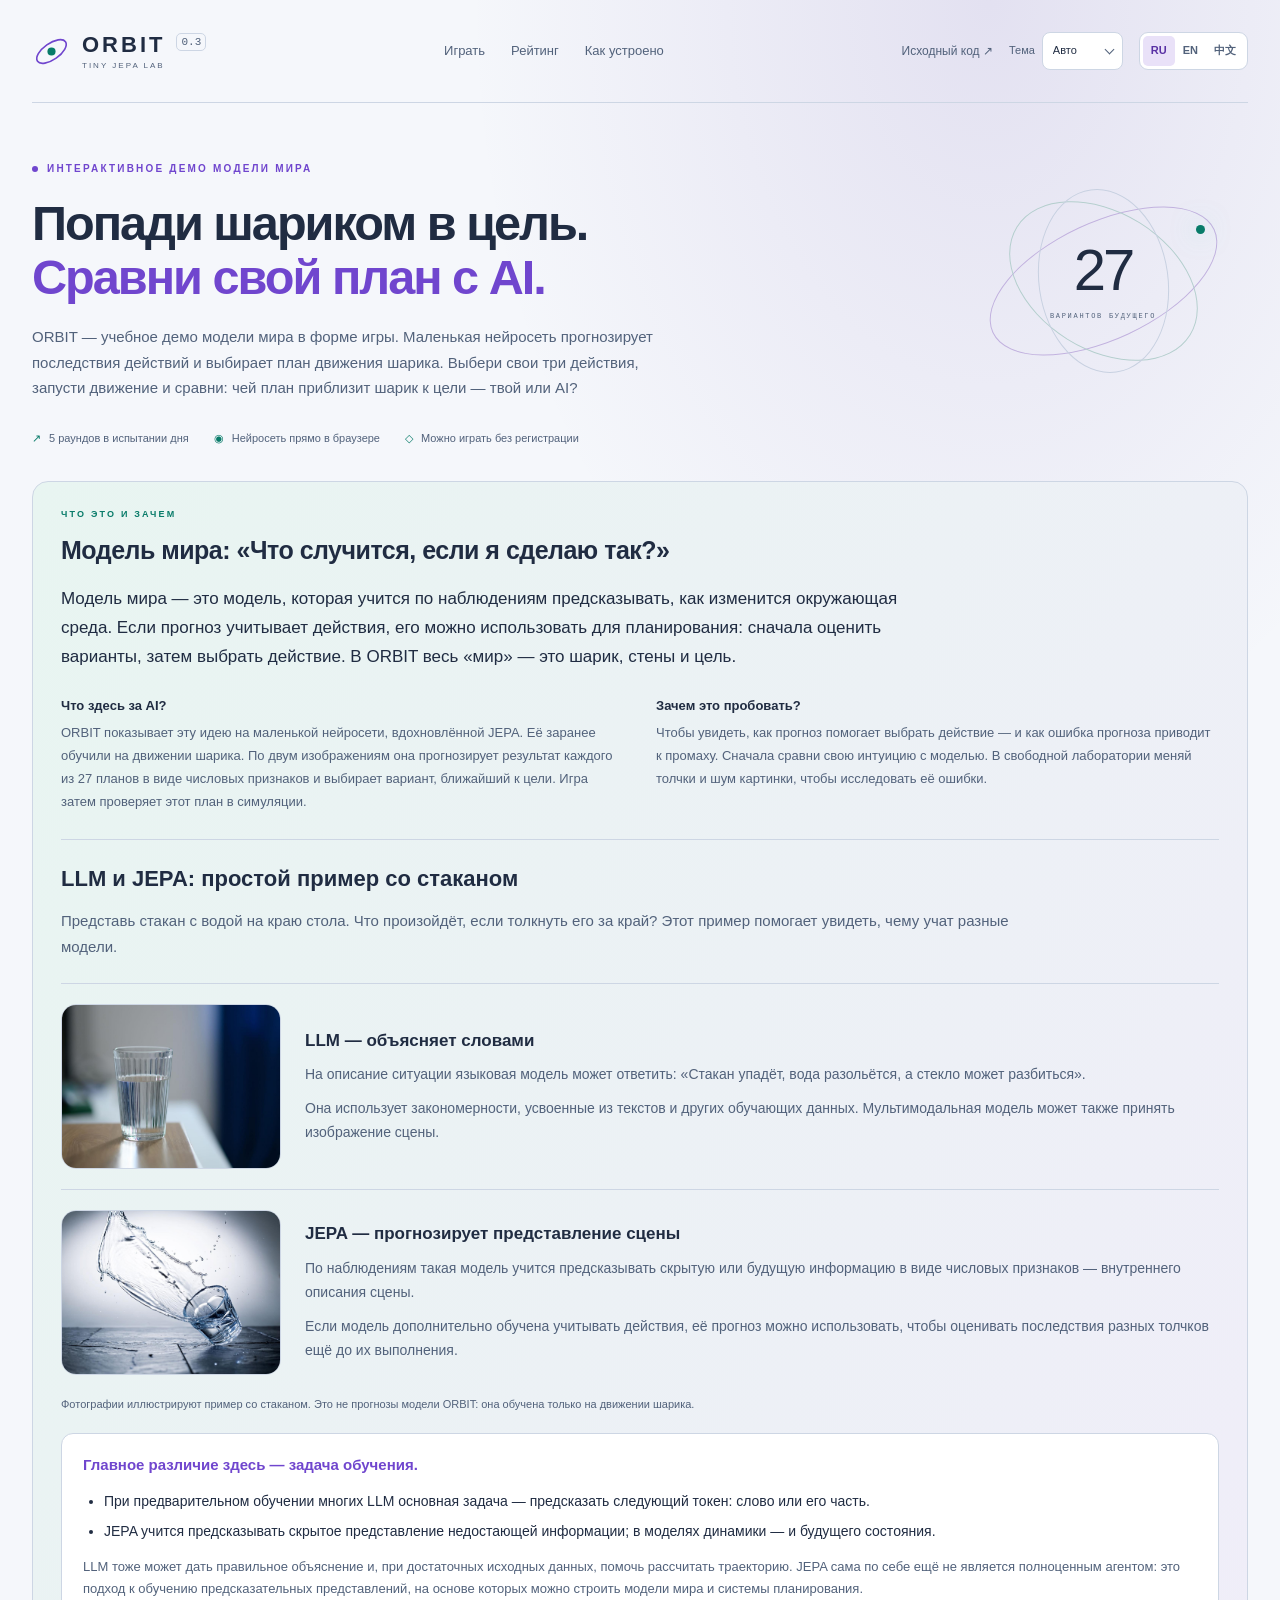
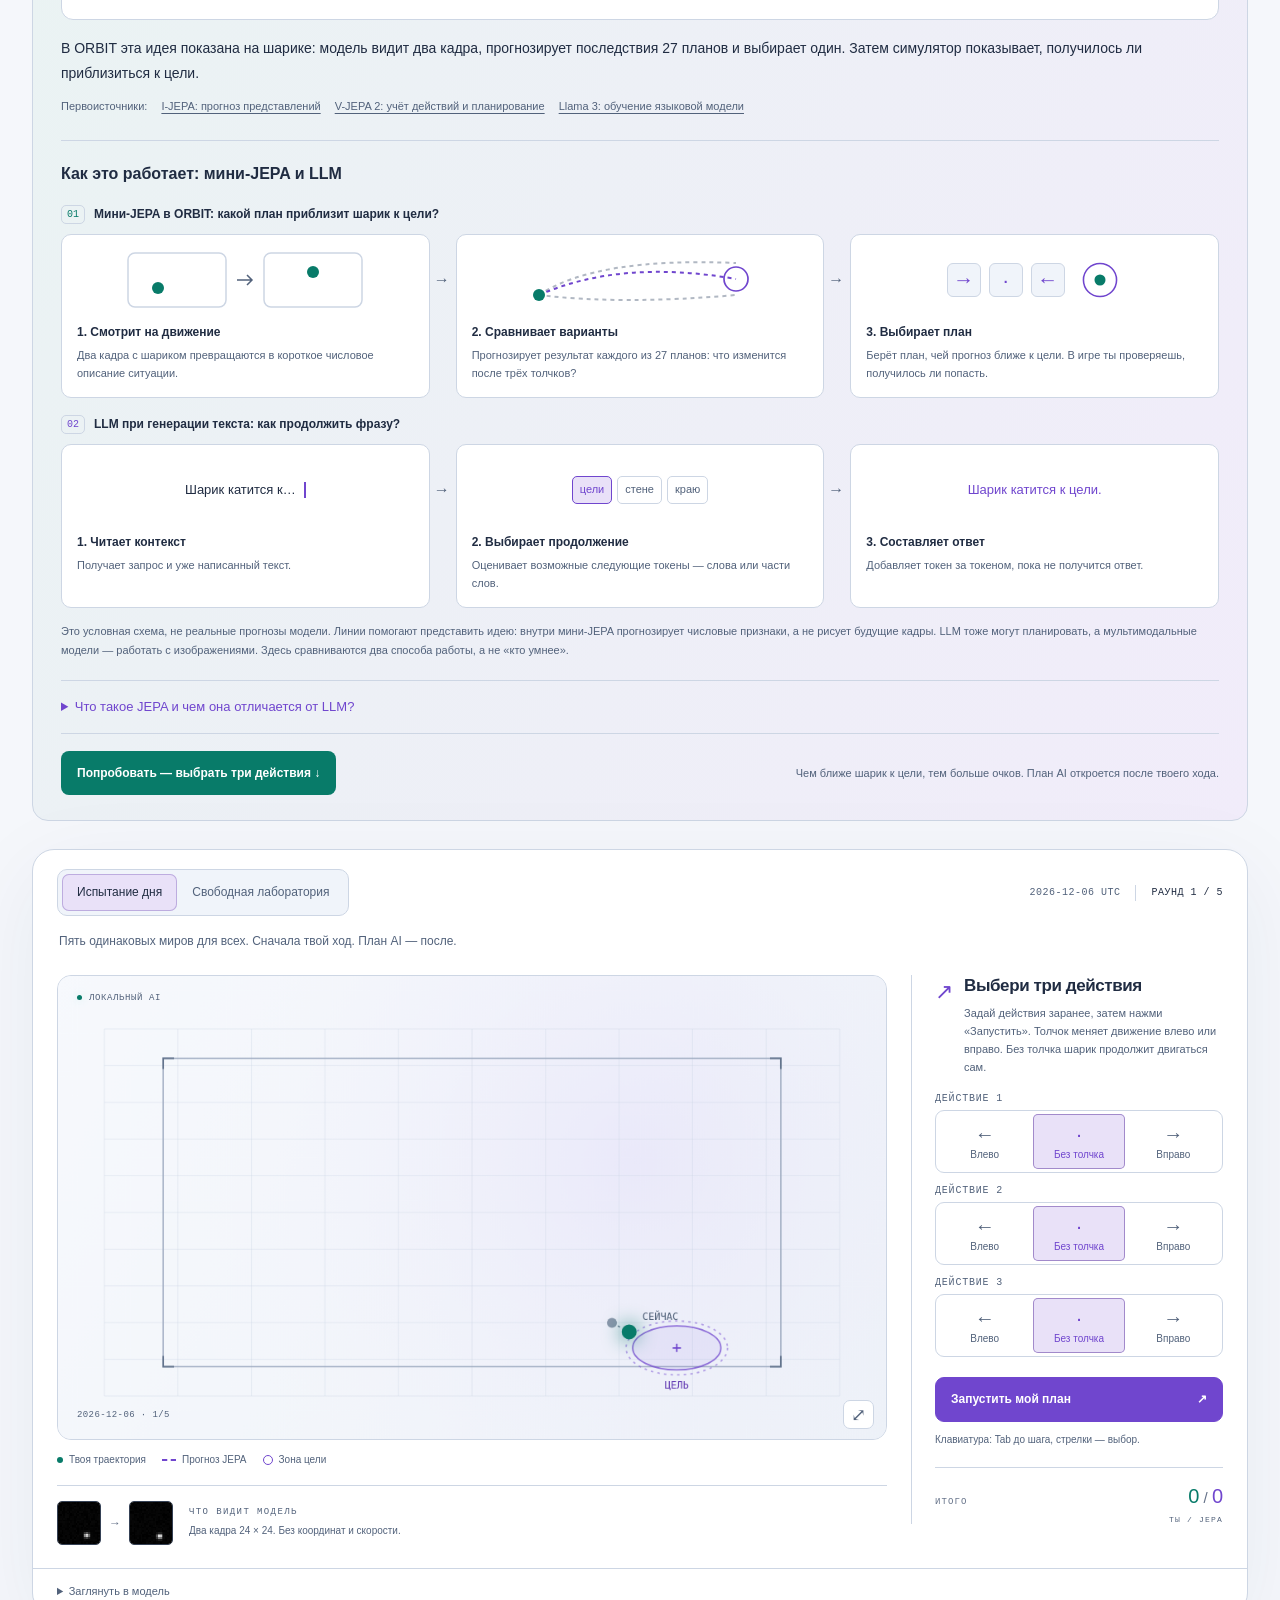
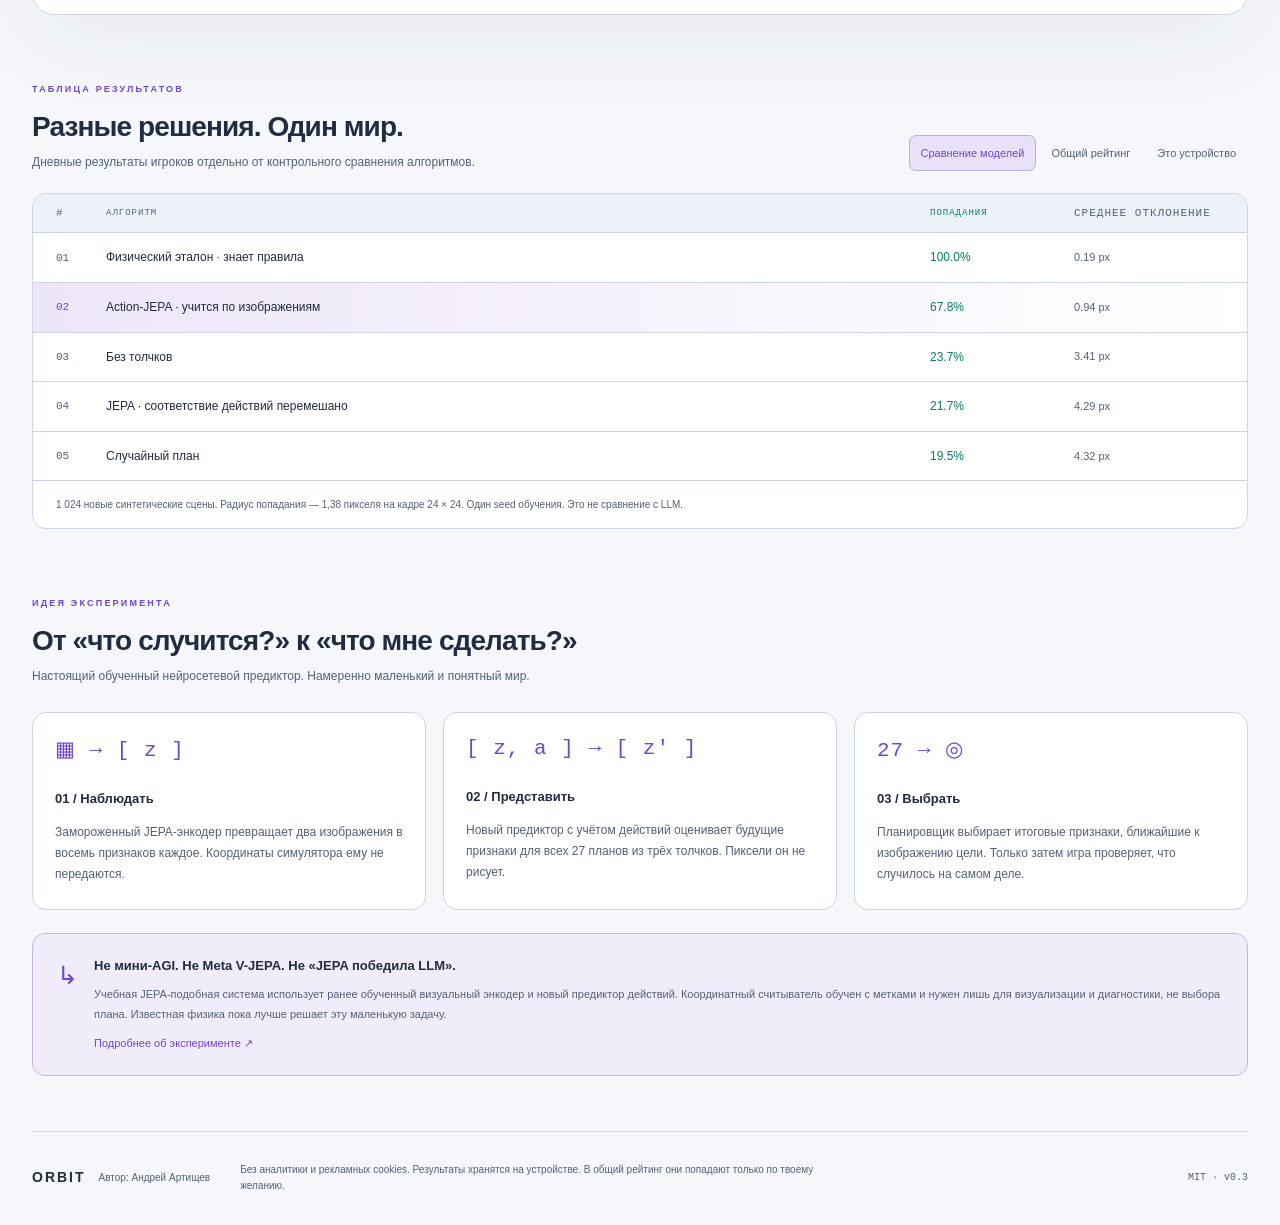
==== commit 4c7cf7f3: "Explain LLMs and JEPA with an illustrated glass example" ====
--- a/docs/ru/index.html
+++ b/docs/ru/index.html
@@ -160,6 +160,26 @@
 .replay-link{text-decoration:underline;text-underline-offset:3px;overflow-wrap:anywhere}
 @media(max-width:760px){.choice{min-height:56px}.choice-caption{font-size:11px}}
 
+.glass-example{margin:26px 0 24px;padding:24px 0 0;border-top:1px solid var(--line);scroll-margin-top:24px}
+.intro .glass-example>h3{font-size:22px;line-height:1.35;margin:0 0 14px}
+.intro .glass-intro{font-size:15px;line-height:1.75;margin-bottom:22px;max-width:950px}
+.glass-row{display:grid;grid-template-columns:220px minmax(0,1fr);gap:24px;align-items:center;padding:20px 0;border-top:1px solid var(--line)}
+.glass-row img{display:block;width:100%;height:auto;aspect-ratio:4/3;object-fit:cover;border-radius:15px;border:1px solid var(--line)}
+.glass-row h4{font-size:17px;line-height:1.5;color:var(--text);margin:0 0 9px}
+.intro .glass-row p{font-size:14px;line-height:1.75;margin:0 0 9px}
+.intro .glass-row p:last-child{margin-bottom:0}
+.intro .glass-caption{font-size:11px;margin:0 0 20px;line-height:1.7}
+.glass-takeaway{padding:18px 21px;border:1px solid var(--line);border-radius:12px;background:var(--surface);font-size:14px;line-height:1.75;color:var(--text)}
+.glass-takeaway strong{color:var(--accent);font-size:15px}
+.glass-takeaway ul{padding-left:21px;margin:10px 0 12px}
+.glass-takeaway li+li{margin-top:6px}
+.intro .glass-takeaway p{font-size:13px;line-height:1.75}
+.intro .glass-orbit{font-size:14px;margin:16px 0 12px;line-height:1.75;color:var(--text)}
+.intro .glass-sources{display:flex;flex-wrap:wrap;gap:6px 14px;font-size:11px;line-height:1.7}
+.glass-sources a{color:var(--muted);text-decoration:underline;text-underline-offset:3px}
+.glass-sources a:hover{color:var(--accent)}
+@media(max-width:760px){.glass-row{grid-template-columns:1fr;gap:14px}.glass-row img{max-width:320px}.intro .glass-example>h3{font-size:20px}.intro .glass-row p,.intro .glass-intro{font-size:14px}.glass-takeaway{padding:15px}.glass-row h4{font-size:16px}}
+
 </style><meta property="og:image:width" content="1280">
 <meta property="og:image:height" content="640">
 <meta property="og:image:alt" content="Учебное демо модели мира: маленькая JEPA-подобная нейросеть прогнозирует последствия действий. Сыграй пять раундов и сравни свой план с AI прямо в браузере.">
@@ -179,7 +199,32 @@
     <div><h3 data-t="introWhatTitle">Что здесь за AI?</h3><p data-t="introWhat">ORBIT показывает эту идею на маленькой нейросети, вдохновлённой JEPA. Её заранее обучили на движении шарика. По двум изображениям она прогнозирует результат каждого из 27 планов в виде числовых признаков и выбирает вариант, ближайший к цели. Игра затем проверяет этот план в симуляции.</p></div>
     <div><h3 data-t="introWhyTitle">Зачем это пробовать?</h3><p data-t="introWhy">Чтобы увидеть, как прогноз помогает выбрать действие — и как ошибка прогноза приводит к промаху. Сначала сравни свою интуицию с моделью. В свободной лаборатории меняй толчки и шум картинки, чтобы исследовать её ошибки.</p></div>
   </div>
-  <section class="explainer" aria-labelledby="explainer-title">
+  <section class="glass-example" id="glass-example" aria-labelledby="glass-title">
+  <h3 id="glass-title" data-t="glassTitle">LLM и JEPA: простой пример со стаканом</h3>
+  <p class="glass-intro" data-t="glassIntro">Представь стакан с водой на краю стола. Что произойдёт, если толкнуть его за край? Этот пример помогает увидеть, чему учат разные модели.</p>
+  <div class="glass-row">
+    <img src="../assets/glass-standing.jpg" data-t-alt="glassStandingAlt" width="1293" height="860" loading="lazy" decoding="async" alt="Стакан с водой на краю деревянного стола — иллюстрация исходной ситуации">
+    <div><h4 data-t="glassLLMTitle">LLM — объясняет словами</h4><p data-t="glassLLMAnswer">На описание ситуации языковая модель может ответить: «Стакан упадёт, вода разольётся, а стекло может разбиться».</p><p data-t="glassLLMLearn">Она использует закономерности, усвоенные из текстов и других обучающих данных. Мультимодальная модель может также принять изображение сцены.</p></div>
+  </div>
+  <div class="glass-row">
+    <img src="../assets/glass-falling.jpg" data-t-alt="glassFallingAlt" width="1153" height="860" loading="lazy" decoding="async" alt="Опрокидывающийся стакан с разливающейся водой — иллюстрация возможного последствия">
+    <div><h4 data-t="glassJEPATitle">JEPA — прогнозирует представление сцены</h4><p data-t="glassJEPABody">По наблюдениям такая модель учится предсказывать скрытую или будущую информацию в виде числовых признаков — внутреннего описания сцены.</p><p data-t="glassJEPAAction">Если модель дополнительно обучена учитывать действия, её прогноз можно использовать, чтобы оценивать последствия разных толчков ещё до их выполнения.</p></div>
+  </div>
+  <p class="glass-caption" data-t="glassCaption">Фотографии иллюстрируют пример со стаканом. Это не прогнозы модели ORBIT: она обучена только на движении шарика.</p>
+  <div class="glass-takeaway">
+    <strong data-t="glassDifference">Главное различие здесь — задача обучения.</strong>
+    <ul><li data-t="glassToken">При предварительном обучении многих LLM основная задача — предсказать следующий токен: слово или его часть.</li><li data-t="glassLatent">JEPA учится предсказывать скрытое представление недостающей информации; в моделях динамики — и будущего состояния.</li></ul>
+    <p data-t="glassNuance">LLM тоже может дать правильное объяснение и, при достаточных исходных данных, помочь рассчитать траекторию. JEPA сама по себе ещё не является полноценным агентом: это подход к обучению предсказательных представлений, на основе которых можно строить модели мира и системы планирования.</p>
+  </div>
+  <p class="glass-orbit" data-t="glassOrbit">В ORBIT эта идея показана на шарике: модель видит два кадра, прогнозирует последствия 27 планов и выбирает один. Затем симулятор показывает, получилось ли приблизиться к цели.</p>
+  <p class="glass-sources"><span data-t="glassSources">Первоисточники:</span>
+    <a href="https://ai.meta.com/blog/yann-lecun-ai-model-i-jepa/" target="_blank" rel="noopener noreferrer" data-t="glassSourceImage">I-JEPA: прогноз представлений</a>
+    <a href="https://ai.meta.com/blog/v-jepa-2-world-model-benchmarks/" target="_blank" rel="noopener noreferrer" data-t="glassSourceAction">V-JEPA 2: учёт действий и планирование</a>
+    <a href="https://arxiv.org/html/2407.21783v3#S2" target="_blank" rel="noopener noreferrer" data-t="glassSourceLLM">Llama 3: обучение языковой модели</a>
+  </p>
+</section>
+
+<section class="explainer" aria-labelledby="explainer-title">
   <h3 id="explainer-title" data-t="diagramTitle">Как это работает: мини-JEPA и LLM</h3>
   <div class="flow-lane">
     <div class="flow-heading"><strong>01</strong><h4 data-t="diagramJEPA">Мини-JEPA в ORBIT: какой план приблизит шарик к цели?</h4></div>
@@ -233,7 +278,7 @@
 <section id="leaderboard" class="section"><div class="section-head"><div><p class="eyebrow" data-t="scoreEyebrow">ТАБЛИЦА РЕЗУЛЬТАТОВ</p><h2 data-t="boardTitle">Разные решения. Один мир.</h2><p data-t="boardSub">Дневные результаты игроков отдельно от контрольного сравнения алгоритмов.</p></div><div class="board-tabs" role="group"><button data-board="models" class="active" data-t="boardModels">Сравнение моделей</button><button data-board="players" data-t="boardPlayers">Общий рейтинг</button><button data-board="local" data-t="boardLocal">Это устройство</button></div></div><div class="board-card"><div id="board-content"></div><p id="board-note" class="board-note" role="status" aria-live="polite"></p></div><button id="refresh-board" class="text-btn" data-t="boardRefresh" hidden>Обновить ↻</button><button id="clear-local" class="text-btn" data-t="reset" hidden>Удалить локальные очки</button></section>
 <section id="learn" class="section learn"><p class="eyebrow" data-t="learnEyebrow">ИДЕЯ ЭКСПЕРИМЕНТА</p><h2 data-t="learnTitle">От «что случится?» к «что мне сделать?»</h2><p class="section-intro" data-t="learnIntro">Настоящий обученный нейросетевой предиктор. Намеренно маленький и понятный мир.</p><div class="learn-grid"><article><span class="diagram">▦ → [ z ]</span><h3 data-t="learn1Title">01 / Наблюдать</h3><p data-t="learn1">Замороженный JEPA-энкодер превращает два изображения в восемь признаков каждое. Координаты симулятора ему не передаются.</p></article><article><span class="diagram">[ z, a ] → [ z′ ]</span><h3 data-t="learn2Title">02 / Представить</h3><p data-t="learn2">Новый предиктор с учётом действий оценивает будущие признаки для всех 27 планов из трёх толчков. Пиксели он не рисует.</p></article><article><span class="diagram">27 → ◎</span><h3 data-t="learn3Title">03 / Выбрать</h3><p data-t="learn3">Планировщик выбирает итоговые признаки, ближайшие к изображению цели. Только затем игра проверяет, что случилось на самом деле.</p></article></div><div class="honesty"><span>↳</span><div><h3 data-t="honesty">Не мини-AGI. Не Meta V-JEPA. Не «JEPA победила LLM».</h3><p data-t="honestyBody">Учебная JEPA-подобная система использует ранее обученный визуальный энкодер и новый предиктор действий. Координатный считыватель обучен с метками и нужен лишь для визуализации и диагностики, не выбора плана. Известная физика пока лучше решает эту маленькую задачу.</p><a href="https://github.com/ArtAndrew/tiny-jepa-lab/blob/main/materials/ORBIT_RELEASE_REPORT_RU.md" id="previous-lab" data-t="previousLab">Подробнее об эксперименте ↗</a></div></div></section>
 <footer><div><b>ORBIT</b><a href="https://artishev.com" target="_blank" rel="noopener noreferrer" data-t="author">Автор: Андрей Артищев</a></div><p data-t="privacy">Без аналитики и рекламных cookies. Результаты хранятся на устройстве. В общий рейтинг они попадают только по твоему желанию.</p><span>MIT · v0.3</span></footer></main><div id="toast" role="status" aria-live="polite" hidden></div>
-<script id="orbit-config" type="application/json">{"lang":"ru","assetPrefix":"../assets/","baseUrl":"https://artandrew.github.io/tiny-jepa-lab/","repo":"ArtAndrew/tiny-jepa-lab","offline":false,"live":true,"published":true}</script><script id="orbit-i18n" type="application/json">{"en":{"pageTitle":"ORBIT — a playable world-model demo","description":"An educational world-model demo: a tiny JEPA-inspired neural network predicts the effects of actions. Play five rounds and compare your plan with AI in your browser.","navPlay":"Play","navBoard":"Leaderboard","navLearn":"How it works","navCode":"Source code ↗","eyebrow":"A WORLD-MODEL DEMO YOU CAN PLAY","hero1":"Guide the ball to the target.","hero2":"Compare your plan with AI.","heroBody":"ORBIT is an educational world-model demo in the form of a game. A tiny neural network predicts the effects of actions and chooses a plan for a moving ball. Pick your own three actions, run the simulation, and see whose plan gets closer to the target — yours or the AI’s.","meta1":"5 rounds in the daily challenge","meta2":"Neural inference in your browser","meta3":"Play without signing up","daily":"Daily challenge","lab":"Free playground","round":"ROUND {n} / 5","playground":"PLAYGROUND","dailyHint":"The same five worlds for everyone. Choose first. See the AI’s plan afterwards.","labHint":"Change the impulses. Inspect predictions. Let JEPA choose a plan. Nothing here enters the daily leaderboard.","sceneLabel":"Simulation arena: two observed positions and a target","live":"LOCAL INFERENCE","loading":"Loading the trained model…","loadError":"Model could not be loaded. Serve the site over HTTP or open the standalone HTML.","before":"PREVIOUS","now":"NOW","goal":"TARGET","legendYou":"Your trajectory","legendAI":"JEPA prediction","legendTarget":"Target zone","legendActual":"JEPA actual result","inputTitle":"WHAT THE MODEL SEES","inputNote":"Two 24 × 24 frames. No coordinates or velocity.","planTitle":"Choose three actions","planSub":"Plan your actions, then press Launch. A push changes motion to the left or right. With no push, the ball keeps moving on its own.","step":"ACTION {n}","left":"Push left","coast":"No push","right":"Push right","launch":"Launch my plan","next":"Next world →","finish":"See my result →","preview":"Preview with JEPA","auto":"Let JEPA plan","newWorld":"New world","previewNote":"The dashed path is a learned forecast, not a physics calculation.","locked":"Plan committed. Predictions and outcomes are now revealed.","planning":"Comparing 27 latent-space plans…","you":"YOU","ai":"JEPA","oracle":"KNOWN PHYSICS","pts":"pts","hit":"Target reached","miss":"Distance: {d} px","aiPlan":"JEPA chose","roundScore":"ROUND SCORE","total":"TOTAL","noise":"Observation noise","noiseHint":"Only model inputs change; the physics stays the same.","learnPeek":"Inside the model","latentTitle":"Predicted vs observed features for your plan","latentNote":"Eight learned features, not eight named physical variables. Coordinates below are decoded by a separate supervised probe.","candidateTitle":"The five plans JEPA likes most","candidateNote":"Lower latent cost is better. It is not a probability of success.","lockedDetails":"Make your move to reveal the model’s forecast.","resultTitle":"Five worlds. Your result.","resultTag":"DAILY CHALLENGE COMPLETE","resultWin":"You outplanned JEPA.","resultLose":"JEPA won this time.","resultTie":"A perfect tie.","resultCopy":"Same scenes. Different decisions. Challenge a friend to beat your score.","download":"Save result card","share":"Copy challenge","submit":"Add to public leaderboard ↗","submitNote":"A GitHub account is needed. A filled-in form will open: click “Create”. Your username and actions become public. After verification, your result appears on the leaderboard, usually within a few minutes.","offlineSubmit":"The public leaderboard is available on the ORBIT website. This result is saved on your device.","replaySaved":"Your result is saved on this device.","copied":"Copied","copyFail":"Copy unavailable. Save the result card instead.","shareText":"I scored {score}/5000 against JEPA’s {ai}. Three impulses, 27 futures. Can you do better?","boardTitle":"Different minds. Same world.","boardSub":"Daily scores stay separate from controlled algorithm benchmarks.","boardPlayers":"Public leaderboard","boardModels":"Model benchmark","boardLocal":"This device","boardEmpty":"No results for this day yet. Complete five rounds and add yours!","localEmpty":"Finish a daily challenge to save your first local score.","boardNotLive":"Prepared for GitHub publication. No live leaderboard is connected in this file.","boardRules":"Each player's best result for the selected UTC day. Scores are recomputed from actions. Assisted or automated play is not checked.","player":"PLAYER / DATE","scoreLabel":"SCORE","hits":"HITS","status":"STATUS","verified":"Score checked","local":"Local only","model":"ALGORITHM","success":"TARGET HIT RATE","error":"MEAN DISTANCE","benchmarkNote":"1,024 held-out synthetic scenes. Hit radius: 1.38 px on a 24 × 24 image. One training seed. This is not a comparison with LLMs.","modelOracle":"Physics oracle · knows the rules","modelJEPA":"Action-JEPA · learns from images","modelCoast":"No impulses","modelRandom":"Random plan","modelShuffled":"JEPA · action mapping shuffled","learnTitle":"From “what happens?” to “what should I do?”","learnIntro":"A real trained neural predictor. A deliberately small, understandable world.","learn1Title":"01 / Observe","learn1":"A frozen JEPA encoder turns two images into eight features each. It never receives the simulator’s coordinates.","learn2Title":"02 / Imagine","learn2":"A newly trained action-conditioned predictor estimates future features for all 27 three-impulse plans. It does not draw pixels.","learn3Title":"03 / Choose","learn3":"The planner picks the final embedding closest to the goal image. Only then does the game simulate what really happens.","honesty":"Not a miniature AGI. Not Meta’s V-JEPA. Not “JEPA beats LLMs”.","honestyBody":"This educational JEPA-inspired system reuses a pretrained visual encoder and learns a new action predictor. The coordinate probe is supervised and used only for display and diagnostics—not plan selection. Real physics is still better at this tiny task.","previousLab":"More about the experiment ↗","author":"By Andrey Artishchev","privacy":"No analytics or advertising cookies. Results stay on your device. They are only shared on the public leaderboard if you choose to submit them.","reset":"Clear local scores","resetDone":"Local scores cleared","invalidLink":"This challenge link is invalid or uses different rules. Showing today’s challenge.","mismatch":"The linked model version differs. Scores are not directly comparable.","labModeNote":"Free experiments do not count towards the daily leaderboard.","fullscreen":"Expand arena","leaveConfirm":"Switching modes resets this unfinished daily run. Continue?","cardSubtitle":"THREE IMPULSES · ONE TARGET","cardChallenge":"CAN YOU OUTPLAN A TINY AI?","cardDisclaimer":"Self-reported local result · not a verified human score","keyboard":"Keyboard: Tab to a step, then arrow keys to choose.","complete":"Challenge complete","replay":"Replay the same day","snapshot":"Updated","notLeaderboard":"Educational benchmark, not player records","collapseLink":"Want to see representation collapse? Try the original lab.","scoreEyebrow":"THE SCOREBOARD","learnEyebrow":"THE IDEA BEHIND THE GAME","possibleFutures":"POSSIBLE FUTURES","youVsAI":"YOU / JEPA","sessionOnly":"Browser storage is unavailable. Scores last only until this page is closed.","introLabel":"WHAT THIS IS AND WHY TRY IT","introTitle":"A world model asks: “What happens if I do this?”","introWhatTitle":"What kind of AI is this?","introWhat":"ORBIT demonstrates this idea with a tiny JEPA-inspired neural network, trained beforehand on ball motion. From two images, it predicts the numerical features resulting from each of 27 plans and selects the option closest to the goal. The game then tests that plan in a simulation.","introWhyTitle":"Why try it?","introWhy":"See how a prediction helps choose an action — and how a prediction error can cause a miss. First compare your intuition with the model. Then change the impulses and image noise in the free playground to explore its mistakes.","introDetails":"What is JEPA, and how does it differ from an LLM?","introLLMTitle":"LLM: large language model","introLLM":"Many LLMs are pretrained to predict the next token: a word or part of a word. When generating an answer, the model builds text step by step. Additional training helps it follow instructions and solve tasks.","introJEPATitle":"JEPA: predicting representations","introJEPA":"JEPA stands for Joint Embedding Predictive Architecture. The idea is to turn observations into compact numerical descriptions and learn to predict one description from another. This lets a model predict useful properties of a scene without reconstructing every pixel.","introHereTitle":"How ORBIT uses this idea","introHere":"Two images → predict the effects of actions → choose a plan → test it in the game. The neural network chooses using its prediction; the simulator reveals the actual motion. That is why a prediction can turn out to be wrong.","introScope":"This is an independent educational implementation inspired by JEPA, with its own weights and a very narrow task. It does not run a Meta model. LLMs can also plan, and multimodal models can process images; this game does not compare their performance with JEPA.","introSourceLabel":"Primary sources:","introJEPASource":"Meta on the JEPA idea ↗","introLLMSource":"LLM training: the Llama 3 paper ↗","introStart":"Try it — choose three actions ↓","introHint":"Closer to the target means more points. The AI’s plan is revealed after your move.","worldModelDefinition":"A world model learns from observations to predict how its environment will change. When its predictions account for actions, they can support planning: compare possible outcomes, then choose an action. In ORBIT, the entire “world” is a ball, walls, and a target.","themeLabel":"Theme","themeAuto":"Auto","themeLight":"Light","themeDark":"Dark","diagramTitle":"How it works: mini-JEPA and LLMs","diagramJEPA":"Mini-JEPA in ORBIT: which plan gets the ball closer to the goal?","diagramSeeTitle":"1. Observes motion","diagramSee":"Two frames of the ball become a compact numerical description of the situation.","diagramImagineTitle":"2. Compares possibilities","diagramImagine":"Predicts the outcome of each of 27 plans: what will change after three pushes?","diagramChooseTitle":"3. Chooses a plan","diagramChoose":"Picks the plan whose prediction is closest to the goal. You play to see whether it hits.","diagramLLM":"An LLM generating text: how should this sentence continue?","diagramPrompt":"The ball rolls toward the…","diagramToken1":"goal","diagramToken2":"wall","diagramToken3":"edge","diagramReadTitle":"1. Reads the context","diagramRead":"Receives the prompt and the text written so far.","diagramContinueTitle":"2. Chooses what comes next","diagramContinue":"Estimates possible next tokens — words or parts of words.","diagramAnswer":"The ball rolls toward the goal.","diagramAnswerTitle":"3. Builds a response","diagramAnswerBody":"Adds one token after another to form a response.","diagramNote":"An illustration, not actual model predictions. The paths help explain the idea: mini-JEPA predicts numerical features internally, rather than drawing future frames. LLMs can also plan, and multimodal models can work with images. These are two ways of working, not a contest over which is smarter.","choiceLeft":"Left","choiceCoast":"No push","choiceRight":"Right","boardRefresh":"Refresh ↻","boardLoading":"Loading results…","boardError":"The leaderboard could not be refreshed. Please try Refresh again.","submitOpened":"Click “Create” on GitHub to submit your result.","submissionBody":"I want to add this result to the ORBIT public leaderboard. My GitHub username and chosen actions will be public. The score will be recomputed automatically.\n\nLeave the block below unchanged and click “Create”. The leaderboard updates within a few minutes. To withdraw the result, close this issue."},"ru":{"pageTitle":"ORBIT — игровое демо модели мира","description":"Учебное демо модели мира: маленькая JEPA-подобная нейросеть прогнозирует последствия действий. Сыграй пять раундов и сравни свой план с AI прямо в браузере.","navPlay":"Играть","navBoard":"Рейтинг","navLearn":"Как устроено","navCode":"Исходный код ↗","eyebrow":"ИНТЕРАКТИВНОЕ ДЕМО МОДЕЛИ МИРА","hero1":"Попади шариком в цель.","hero2":"Сравни свой план с AI.","heroBody":"ORBIT — учебное демо модели мира в форме игры. Маленькая нейросеть прогнозирует последствия действий и выбирает план движения шарика. Выбери свои три действия, запусти движение и сравни: чей план приблизит шарик к цели — твой или AI?","meta1":"5 раундов в испытании дня","meta2":"Нейросеть прямо в браузере","meta3":"Можно играть без регистрации","daily":"Испытание дня","lab":"Свободная лаборатория","round":"РАУНД {n} / 5","playground":"ЛАБОРАТОРИЯ","dailyHint":"Пять одинаковых миров для всех. Сначала твой ход. План AI — после.","labHint":"Меняй толчки, изучай прогнозы или передай план JEPA. Эти опыты не попадают в дневной рейтинг.","sceneLabel":"Игровое поле: два наблюдаемых положения и цель","live":"ЛОКАЛЬНЫЙ AI","loading":"Загружаю обученную модель…","loadError":"Не удалось загрузить модель. Запусти сайт через HTTP или открой автономный HTML.","before":"ДО","now":"СЕЙЧАС","goal":"ЦЕЛЬ","legendYou":"Твоя траектория","legendAI":"Прогноз JEPA","legendTarget":"Зона цели","legendActual":"Реальный итог JEPA","inputTitle":"ЧТО ВИДИТ МОДЕЛЬ","inputNote":"Два кадра 24 × 24. Без координат и скорости.","planTitle":"Выбери три действия","planSub":"Задай действия заранее, затем нажми «Запустить». Толчок меняет движение влево или вправо. Без толчка шарик продолжит двигаться сам.","step":"ДЕЙСТВИЕ {n}","left":"Толкнуть влево","coast":"Без толчка","right":"Толкнуть вправо","launch":"Запустить мой план","next":"Следующий мир →","finish":"Посмотреть результат →","preview":"Прогноз моего плана","auto":"Пусть JEPA выберет","newWorld":"Новый мир","previewNote":"Пунктир — прогноз нейросети, а не расчёт физического движка.","locked":"План зафиксирован. Прогнозы и результаты раскрыты.","planning":"Сравниваю 27 планов в пространстве признаков…","you":"ТЫ","ai":"JEPA","oracle":"ИЗВЕСТНАЯ ФИЗИКА","pts":"очк.","hit":"Попадание","miss":"До цели: {d} пикс.","aiPlan":"Выбор JEPA","roundScore":"ОЧКИ ЗА РАУНД","total":"ИТОГО","noise":"Шум наблюдения","noiseHint":"Меняются только входные кадры модели, не физика.","learnPeek":"Заглянуть в модель","latentTitle":"Прогноз и реальные признаки для твоего плана","latentNote":"Восемь выученных признаков, а не восемь заданных физических величин. Координаты для картинки считывает отдельная сеть, обученная с метками.","candidateTitle":"Пять лучших планов по оценке JEPA","candidateNote":"Меньше ошибка признаков — лучше. Это не вероятность успеха.","lockedDetails":"Сделай ход, чтобы открыть прогноз модели.","resultTitle":"Пять миров. Твой результат.","resultTag":"ИСПЫТАНИЕ ДНЯ ПРОЙДЕНО","resultWin":"Ты спланировал лучше JEPA.","resultLose":"На этот раз победила JEPA.","resultTie":"Ничья.","resultCopy":"Одинаковые сцены. Разные решения. Предложи другу улучшить твой результат.","download":"Сохранить карточку","share":"Скопировать вызов","submit":"Добавить в общий рейтинг ↗","submitNote":"Понадобится аккаунт GitHub. Откроется готовая форма: нажми «Create» («Создать»). Твой логин и действия станут публичными. После проверки результат появится в рейтинге — обычно через несколько минут.","offlineSubmit":"Общий рейтинг доступен на сайте ORBIT. Результат этой игры сохранён на устройстве.","replaySaved":"Результат сохранён на этом устройстве.","copied":"Скопировано","copyFail":"Копирование недоступно. Сохрани карточку результата.","shareText":"У меня {score}/5000, у JEPA — {ai}. Три толчка, 27 вариантов будущего. Сможешь лучше?","boardTitle":"Разные решения. Один мир.","boardSub":"Дневные результаты игроков отдельно от контрольного сравнения алгоритмов.","boardPlayers":"Общий рейтинг","boardModels":"Сравнение моделей","boardLocal":"Это устройство","boardEmpty":"За этот день ещё нет результатов. Пройди пять раундов и добавь свой!","localEmpty":"Пройди испытание дня — здесь появится первый результат.","boardNotLive":"Подготовлено к публикации. Этот файл ещё не подключён к живому рейтингу.","boardRules":"Лучший результат каждого игрока за выбранный день (UTC). Очки пересчитаны по действиям. Использование подсказок или автоматической игры не проверяется.","player":"ИГРОК / ДАТА","scoreLabel":"ОЧКИ","hits":"ПОПАДАНИЯ","status":"СТАТУС","verified":"Очки проверены","local":"Только локально","model":"АЛГОРИТМ","success":"ПОПАДАНИЯ","error":"СРЕДНЕЕ ОТКЛОНЕНИЕ","benchmarkNote":"1 024 новые синтетические сцены. Радиус попадания — 1,38 пикселя на кадре 24 × 24. Один seed обучения. Это не сравнение с LLM.","modelOracle":"Физический эталон · знает правила","modelJEPA":"Action-JEPA · учится по изображениям","modelCoast":"Без толчков","modelRandom":"Случайный план","modelShuffled":"JEPA · соответствие действий перемешано","learnTitle":"От «что случится?» к «что мне сделать?»","learnIntro":"Настоящий обученный нейросетевой предиктор. Намеренно маленький и понятный мир.","learn1Title":"01 / Наблюдать","learn1":"Замороженный JEPA-энкодер превращает два изображения в восемь признаков каждое. Координаты симулятора ему не передаются.","learn2Title":"02 / Представить","learn2":"Новый предиктор с учётом действий оценивает будущие признаки для всех 27 планов из трёх толчков. Пиксели он не рисует.","learn3Title":"03 / Выбрать","learn3":"Планировщик выбирает итоговые признаки, ближайшие к изображению цели. Только затем игра проверяет, что случилось на самом деле.","honesty":"Не мини-AGI. Не Meta V-JEPA. Не «JEPA победила LLM».","honestyBody":"Учебная JEPA-подобная система использует ранее обученный визуальный энкодер и новый предиктор действий. Координатный считыватель обучен с метками и нужен лишь для визуализации и диагностики, не выбора плана. Известная физика пока лучше решает эту маленькую задачу.","previousLab":"Подробнее об эксперименте ↗","author":"Автор: Андрей Артищев","privacy":"Без аналитики и рекламных cookies. Результаты хранятся на устройстве. В общий рейтинг они попадают только по твоему желанию.","reset":"Удалить локальные очки","resetDone":"Локальные очки удалены","invalidLink":"Ссылка повреждена или использует другие правила. Открыто испытание на сегодня.","mismatch":"В ссылке другая версия модели. Результаты нельзя сравнивать напрямую.","labModeNote":"Свободные опыты не учитываются в рейтинге дня.","fullscreen":"Развернуть поле","leaveConfirm":"Переключение режима сбросит незавершённую игру. Продолжить?","cardSubtitle":"ТРИ ТОЛЧКА · ОДНА ЦЕЛЬ","cardChallenge":"СМОЖЕШЬ СПЛАНИРОВАТЬ ЛУЧШЕ AI?","cardDisclaimer":"Локальный результат · не подтверждает игру человека","keyboard":"Клавиатура: Tab до шага, стрелки — выбор.","complete":"Испытание завершено","replay":"Повторить этот день","snapshot":"Обновлено","notLeaderboard":"Учебный бенчмарк, не рекорды игроков","collapseLink":"Хочешь увидеть схлопывание признаков? Оно есть в прежней лаборатории.","scoreEyebrow":"ТАБЛИЦА РЕЗУЛЬТАТОВ","learnEyebrow":"ИДЕЯ ЭКСПЕРИМЕНТА","possibleFutures":"ВАРИАНТОВ БУДУЩЕГО","youVsAI":"ТЫ / JEPA","sessionOnly":"Хранилище браузера недоступно. Результаты сохранятся только до закрытия страницы.","introLabel":"ЧТО ЭТО И ЗАЧЕМ","introTitle":"Модель мира: «Что случится, если я сделаю так?»","introWhatTitle":"Что здесь за AI?","introWhat":"ORBIT показывает эту идею на маленькой нейросети, вдохновлённой JEPA. Её заранее обучили на движении шарика. По двум изображениям она прогнозирует результат каждого из 27 планов в виде числовых признаков и выбирает вариант, ближайший к цели. Игра затем проверяет этот план в симуляции.","introWhyTitle":"Зачем это пробовать?","introWhy":"Чтобы увидеть, как прогноз помогает выбрать действие — и как ошибка прогноза приводит к промаху. Сначала сравни свою интуицию с моделью. В свободной лаборатории меняй толчки и шум картинки, чтобы исследовать её ошибки.","introDetails":"Что такое JEPA и чем она отличается от LLM?","introLLMTitle":"LLM: большая языковая модель","introLLM":"В основе обучения многих LLM — предсказание следующего токена: слова или части слова. При генерации ответа модель последовательно строит текст. Дополнительное обучение помогает ей следовать инструкциям и решать задачи.","introJEPATitle":"JEPA: прогноз в пространстве признаков","introJEPA":"JEPA означает Joint Embedding Predictive Architecture. Идея: превратить наблюдения в компактные числовые описания и учиться предсказывать одно описание по другому. Так модель может прогнозировать важные свойства сцены без восстановления каждого пикселя.","introHereTitle":"Как это используется в ORBIT","introHere":"Два изображения → прогноз последствий действий → выбор плана → проверка в игре. Нейросеть выбирает план по прогнозу, а симулятор показывает фактическое движение. Поэтому её прогноз может оказаться ошибочным.","introScope":"Это авторская учебная реализация по мотивам JEPA, с собственными весами и очень узкой задачей. Модель Meta здесь не запускается. LLM тоже могут планировать, а мультимодальные модели — работать с изображениями; игра не сравнивает их качество с JEPA.","introSourceLabel":"Первоисточники:","introJEPASource":"Meta об идее JEPA ↗","introLLMSource":"Обучение LLM на примере Llama 3 ↗","introStart":"Попробовать — выбрать три действия ↓","introHint":"Чем ближе шарик к цели, тем больше очков. План AI откроется после твоего хода.","worldModelDefinition":"Модель мира — это модель, которая учится по наблюдениям предсказывать, как изменится окружающая среда. Если прогноз учитывает действия, его можно использовать для планирования: сначала оценить варианты, затем выбрать действие. В ORBIT весь «мир» — это шарик, стены и цель.","themeLabel":"Тема","themeAuto":"Авто","themeLight":"Светлая","themeDark":"Тёмная","diagramTitle":"Как это работает: мини-JEPA и LLM","diagramJEPA":"Мини-JEPA в ORBIT: какой план приблизит шарик к цели?","diagramSeeTitle":"1. Смотрит на движение","diagramSee":"Два кадра с шариком превращаются в короткое числовое описание ситуации.","diagramImagineTitle":"2. Сравнивает варианты","diagramImagine":"Прогнозирует результат каждого из 27 планов: что изменится после трёх толчков?","diagramChooseTitle":"3. Выбирает план","diagramChoose":"Берёт план, чей прогноз ближе к цели. В игре ты проверяешь, получилось ли попасть.","diagramLLM":"LLM при генерации текста: как продолжить фразу?","diagramPrompt":"Шарик катится к…","diagramToken1":"цели","diagramToken2":"стене","diagramToken3":"краю","diagramReadTitle":"1. Читает контекст","diagramRead":"Получает запрос и уже написанный текст.","diagramContinueTitle":"2. Выбирает продолжение","diagramContinue":"Оценивает возможные следующие токены — слова или части слов.","diagramAnswer":"Шарик катится к цели.","diagramAnswerTitle":"3. Составляет ответ","diagramAnswerBody":"Добавляет токен за токеном, пока не получится ответ.","diagramNote":"Это условная схема, не реальные прогнозы модели. Линии помогают представить идею: внутри мини-JEPA прогнозирует числовые признаки, а не рисует будущие кадры. LLM тоже могут планировать, а мультимодальные модели — работать с изображениями. Здесь сравниваются два способа работы, а не «кто умнее».","choiceLeft":"Влево","choiceCoast":"Без толчка","choiceRight":"Вправо","boardRefresh":"Обновить ↻","boardLoading":"Загружаем результаты…","boardError":"Не удалось обновить рейтинг. Попробуй нажать «Обновить» ещё раз.","submitOpened":"На GitHub нажми «Create», чтобы отправить результат.","submissionBody":"Я хочу добавить этот результат в общий рейтинг ORBIT. Мой логин GitHub и выбранные действия будут публичными. Очки будут пересчитаны автоматически.\n\nОставь блок ниже без изменений и нажми «Create». Рейтинг обновится через несколько минут. Чтобы убрать результат, закрой эту заявку."},"zh":{"pageTitle":"ORBIT — 可玩的世界模型演示","description":"世界模型教学演示：一个受 JEPA 启发的小型神经网络预测动作的结果。在浏览器中体验五个回合，将你的计划与 AI 比较。","navPlay":"开始挑战","navBoard":"排行榜","navLearn":"工作原理","navCode":"源代码 ↗","eyebrow":"可以亲手体验的世界模型演示","hero1":"让小球接近目标。","hero2":"与 AI 比较你的计划。","heroBody":"ORBIT 是以游戏形式呈现的世界模型教学演示。小型神经网络预测动作的结果，并为运动中的小球选择计划。先选好自己的三个动作，再运行模拟，看看谁的计划让小球更接近目标——你，还是 AI。","meta1":"每日挑战共 5 回合","meta2":"神经网络在浏览器本地运行","meta3":"无需注册即可游玩","daily":"每日挑战","lab":"自由实验室","round":"第 {n} / 5 回合","playground":"实验室","dailyHint":"所有人面对相同的五个世界。先做选择，再看 AI 的计划。","labHint":"调整推力、查看预测，或让 JEPA 选择计划。实验室成绩不计入每日排行榜。","sceneLabel":"模拟区域：两个已观测位置和一个目标","live":"本地推理","loading":"正在加载训练好的模型…","loadError":"模型加载失败。请通过 HTTP 启动网站，或打开独立 HTML 文件。","before":"之前","now":"现在","goal":"目标","legendYou":"你的轨迹","legendAI":"JEPA 预测","legendTarget":"目标区域","legendActual":"JEPA 实际结果","inputTitle":"模型看到的输入","inputNote":"两帧 24 × 24 图像。不提供坐标或速度。","planTitle":"选择三个动作","planSub":"先安排好动作，再点击“执行”。推力会改变小球向左或向右的运动；不施加推力时，小球会继续自行运动。","step":"动作 {n}","left":"向左推","coast":"不施力","right":"向右推","launch":"执行我的计划","next":"下一个世界 →","finish":"查看我的成绩 →","preview":"预测我的计划","auto":"让 JEPA 制定计划","newWorld":"新世界","previewNote":"虚线是模型学到的预测，不是物理引擎的计算。","locked":"计划已提交。现在显示预测和实际结果。","planning":"正在比较潜在空间中的 27 个计划…","you":"你","ai":"JEPA","oracle":"已知物理规律","pts":"分","hit":"命中目标","miss":"距目标：{d} 像素","aiPlan":"JEPA 的选择","roundScore":"本回合得分","total":"总分","noise":"观测噪声","noiseHint":"只改变模型输入图像，物理规则保持不变。","learnPeek":"查看模型内部","latentTitle":"你的计划：预测特征与实际特征","latentNote":"八个学到的特征，并非八个预先指定的物理量。可视化坐标由单独的有监督探针解码。","candidateTitle":"JEPA 排名前五的计划","candidateNote":"潜在空间代价越低越好。这不是成功概率。","lockedDetails":"做出选择后即可查看模型预测。","resultTitle":"五个世界，你的成绩。","resultTag":"每日挑战已完成","resultWin":"你的计划胜过了 JEPA。","resultLose":"这次 JEPA 获胜。","resultTie":"平局。","resultCopy":"相同场景，不同决策。邀请朋友挑战你的成绩。","download":"保存成绩卡","share":"复制挑战","submit":"加入公开排行榜 ↗","submitNote":"需要 GitHub 账号。打开填好的表单后，点击“Create”（创建）。你的用户名和动作将公开。验证后，成绩通常会在几分钟内显示在排行榜中。","offlineSubmit":"公开排行榜可在 ORBIT 网站上使用。本次成绩已保存在本机。","replaySaved":"成绩已保存在本机。","copied":"已复制","copyFail":"无法复制。请保存成绩卡。","shareText":"我得了 {score}/5000 分，JEPA 得了 {ai} 分。三次推力，27 种未来。你能做得更好吗？","boardTitle":"不同决策，同一个世界。","boardSub":"每日玩家成绩与受控算法基准测试分开展示。","boardPlayers":"公开排行榜","boardModels":"模型基准","boardLocal":"本机记录","boardEmpty":"这一天还没有成绩。完成五个回合，加入你的成绩吧！","localEmpty":"完成每日挑战，保存第一条本地记录。","boardNotLive":"已准备好发布到 GitHub。此文件尚未连接在线排行榜。","boardRules":"保留每位玩家在所选 UTC 日期的最高分。得分根据动作重新计算，不检查是否使用了辅助或自动化操作。","player":"玩家 / 日期","scoreLabel":"得分","hits":"命中","status":"状态","verified":"得分已验证","local":"仅本地","model":"算法","success":"命中率","error":"平均距离","benchmarkNote":"1,024 个未参与训练的合成场景。24 × 24 图像上命中半径为 1.38 像素。仅一个训练随机种子。并非与 LLM 的比较。","modelOracle":"物理基准 · 已知规则","modelJEPA":"Action-JEPA · 从图像学习","modelCoast":"不施加推力","modelRandom":"随机计划","modelShuffled":"JEPA · 打乱动作映射","learnTitle":"从“会发生什么？”到“我该怎么做？”","learnIntro":"真实训练的神经预测器。刻意保持简单、易懂的世界。","learn1Title":"01 / 观察","learn1":"冻结的 JEPA 编码器将两帧图像各转换为八个特征，不接收模拟器坐标。","learn2Title":"02 / 预测","learn2":"新训练的动作条件预测器为全部 27 个三步计划预测未来特征，不生成像素。","learn3Title":"03 / 选择","learn3":"规划器选择最终特征最接近目标图像的计划，随后游戏模拟实际结果。","honesty":"不是微型 AGI，不是 Meta V-JEPA，也不证明“JEPA 击败 LLM”。","honestyBody":"本教育项目采用 JEPA 风格设计，复用预训练视觉编码器并训练新的动作预测器。坐标探针使用监督学习，仅用于可视化和诊断，不参与计划选择。已知物理规则在这个小任务上仍然更好。","previousLab":"进一步了解实验 ↗","author":"作者：Andrey Artishchev","privacy":"无分析追踪或广告 Cookie。成绩保存在本机，仅在你主动提交时才会进入公开排行榜。","reset":"清除本地成绩","resetDone":"已清除本地成绩","invalidLink":"挑战链接无效或规则版本不同。已显示今天的挑战。","mismatch":"链接中的模型版本不同，成绩不可直接比较。","labModeNote":"自由实验不计入每日排行榜。","fullscreen":"展开游戏区域","leaveConfirm":"切换模式将重置尚未完成的每日挑战。继续？","cardSubtitle":"三次推力 · 一个目标","cardChallenge":"你能制定比小型 AI 更好的计划吗？","cardDisclaimer":"本地自报成绩 · 不证明由人类完成","keyboard":"键盘：Tab 选择步骤，方向键切换推力。","complete":"挑战完成","replay":"重玩同一天","snapshot":"更新时间","notLeaderboard":"教育基准测试，并非玩家记录","collapseLink":"想了解表示坍塌？请体验原版实验室。","scoreEyebrow":"成绩看板","learnEyebrow":"游戏背后的原理","possibleFutures":"种可能的未来","youVsAI":"你 / JEPA","sessionOnly":"浏览器存储不可用。成绩仅保留到关闭此页面为止。","introLabel":"这是什么，为什么值得一试","introTitle":"世界模型：“如果这样做，会发生什么？”","introWhatTitle":"这里的 AI 是什么？","introWhat":"ORBIT 用一个受 JEPA 启发的小型神经网络演示这个思路。它已提前使用小球运动数据训练，根据两幅图像预测 27 种计划各自对应的数值特征，并选择最接近目标的方案。游戏随后在模拟中检验这个计划。","introWhyTitle":"为什么要试一试？","introWhy":"亲眼看看预测如何帮助选择动作，以及预测错误如何导致偏离目标。先将自己的直觉与模型比较，再到自由实验室改变推力和图像噪声，探索它会在哪里出错。","introDetails":"什么是 JEPA？它与 LLM 有什么不同？","introLLMTitle":"LLM：大语言模型","introLLM":"许多 LLM 的预训练任务是预测下一个词元，即一个词或词的一部分。生成回答时，模型逐步构建文本。后续训练帮助模型遵循指令并完成任务。","introJEPATitle":"JEPA：在特征空间中预测","introJEPA":"JEPA 的全称是 Joint Embedding Predictive Architecture（联合嵌入预测架构）。它将观测转换为紧凑的数值表示，并学习根据一种表示预测另一种表示，从而预测场景的重要特征，而不必重建每个像素。","introHereTitle":"ORBIT 如何使用这个思路","introHere":"两幅图像 → 预测动作的结果 → 选择计划 → 在游戏中检验。神经网络根据预测选择计划，模拟器则展示实际运动。因此，预测也可能出错。","introScope":"这是受 JEPA 启发的独立教学实现，使用自己的权重，只处理很小范围的任务，并未运行 Meta 的模型。LLM 也能规划，多模态模型也能处理图像；本游戏不比较它们与 JEPA 的性能。","introSourceLabel":"原始资料：","introJEPASource":"Meta 对 JEPA 思路的介绍 ↗","introLLMSource":"以 Llama 3 为例了解 LLM 训练 ↗","introStart":"开始体验：选择三个动作 ↓","introHint":"小球越接近目标，得分越高。完成你的选择后，才会显示 AI 的计划。","worldModelDefinition":"世界模型从观测中学习，预测环境将如何变化。如果预测考虑了动作，就能用于规划：先比较可能的结果，再选择动作。在 ORBIT 中，整个“世界”就是小球、墙壁和目标。","themeLabel":"主题","themeAuto":"自动","themeLight":"浅色","themeDark":"深色","diagramTitle":"工作原理：迷你 JEPA 与 LLM","diagramJEPA":"ORBIT 中的迷你 JEPA：哪个计划能让小球更接近目标？","diagramSeeTitle":"1. 观察运动","diagramSee":"将小球的两帧画面转换成简短的数字表示。","diagramImagineTitle":"2. 比较不同方案","diagramImagine":"预测 27 种计划各自的结果：三次推力之后会发生什么？","diagramChooseTitle":"3. 选择计划","diagramChoose":"选择预测结果最接近目标的计划。实际运行后，你就能看到是否命中。","diagramLLM":"LLM 生成文本时：这句话该怎么接下去？","diagramPrompt":"小球滚向……","diagramToken1":"目标","diagramToken2":"墙壁","diagramToken3":"边缘","diagramReadTitle":"1. 读取上下文","diagramRead":"接收提示和已经写出的文本。","diagramContinueTitle":"2. 选择后续内容","diagramContinue":"评估接下来可能出现的词元（token），它可以是字、词或词的一部分。","diagramAnswer":"小球滚向目标。","diagramAnswerTitle":"3. 组成回答","diagramAnswerBody":"逐个添加词元，形成完整回答。","diagramNote":"这是示意图，并非模型的实际预测。路径只是帮助理解：迷你 JEPA 在内部预测数字特征，而不是绘制未来画面。LLM 也能规划，多模态模型也能处理图像。这里展示两种工作方式，并不是比较谁更聪明。","choiceLeft":"向左","choiceCoast":"不推","choiceRight":"向右","boardRefresh":"刷新 ↻","boardLoading":"正在加载成绩…","boardError":"无法刷新排行榜，请再次点击“刷新”。","submitOpened":"在 GitHub 上点击“Create”以提交成绩。","submissionBody":"我希望将此成绩加入 ORBIT 公开排行榜。我的 GitHub 用户名和所选动作将公开，得分会自动重新计算。\n\n请勿修改下方数据，点击“Create”即可。排行榜会在几分钟内更新。如需撤回成绩，请关闭此 Issue。"}}</script><script id="orbit-benchmark" type="application/json">{"n":1024,"seed_namespace":"held-out-orbit-20261116","protocol":"3 impulses, 2 ticks each, 27 candidate sequences; clean goal image; pixel input only","goal_hit_radius_normalized":0.06,"pixel_scale":23,"single_training_seed":true,"warning":"Synthetic task, frozen pretrained encoder, direct multi-horizon predictor. Not a universal world model or real robotic controller.","model":{"goal_distance_px":{"mean":0.9421715638488912,"ci95":[0.8866680029156905,0.997675124782092]},"hit_rate":{"mean":0.677734375,"ci95":[0.6484910823200462,0.7056490886946315],"method":"Wilson interval"},"mean_round_score":{"mean":918.068359375,"ci95":[913.242271172832,922.894447577168]}},"random":{"goal_distance_px":{"mean":4.322093246437561,"ci95":[4.112781147626499,4.531405345248623]},"hit_rate":{"mean":0.1953125,"ci95":[0.172187947342949,0.22071461663188913],"method":"Wilson interval"},"mean_round_score":{"mean":630.412109375,"ci95":[613.2233746990183,647.6008440509817]}},"no_push":{"goal_distance_px":{"mean":3.4107304730353354,"ci95":[3.2553520816010977,3.566108864469573]},"hit_rate":{"mean":0.2373046875,"ci95":[0.2122591151364849,0.2643139288033595],"method":"Wilson interval"},"mean_round_score":{"mean":703.4072265625,"ci95":[689.8953002959028,716.9191528290972]}},"oracle":{"goal_distance_px":{"mean":0.18570471901094993,"ci95":[0.17835562462278073,0.19305381339911912]},"hit_rate":{"mean":1.0,"ci95":[0.9962624591182144,1.0],"method":"Wilson interval"},"mean_round_score":{"mean":983.8447265625,"ci95":[983.2042340557355,984.4852190692645]}},"shuffled_actions":{"goal_distance_px":{"mean":4.2898481207714925,"ci95":[4.0784221794128515,4.5012740621301335]},"hit_rate":{"mean":0.216796875,"ci95":[0.19264147634779807,0.24306924016727585],"method":"Wilson interval"},"mean_round_score":{"mean":633.0029296875,"ci95":[615.5651523812451,650.4407069937549]}},"prediction_error_px":{"mean":1.4633115068269347,"ci95":[1.4323135067571815,1.4943095068966878]}}</script><script id="orbit-board" type="application/json">{"version":1,"updated":null,"entries":[]}</script><script id="orbit-manifest" type="application/json">{"weights":{"teacher.net.1.bias":{"shape":[128],"offset":0,"length":128},"teacher.net.1.weight":{"shape":[128,576],"offset":512,"length":73728},"teacher.net.3.bias":{"shape":[64],"offset":295424,"length":64},"teacher.net.3.weight":{"shape":[64,128],"offset":295680,"length":8192},"teacher.net.5.bias":{"shape":[8],"offset":328448,"length":8},"teacher.net.5.weight":{"shape":[8,64],"offset":328480,"length":512}},"probe":{"mean":{"shape":[8],"offset":330528,"length":8},"net.0.bias":{"shape":[64],"offset":330560,"length":64},"net.0.weight":{"shape":[64,8],"offset":330816,"length":512},"net.2.bias":{"shape":[64],"offset":332864,"length":64},"net.2.weight":{"shape":[64,64],"offset":333120,"length":4096},"net.4.bias":{"shape":[2],"offset":349504,"length":2},"net.4.weight":{"shape":[2,64],"offset":349512,"length":128},"scale":{"shape":[8],"offset":350024,"length":8}},"action":{"mean":{"shape":[8],"offset":350056,"length":8},"net.0.bias":{"shape":[128],"offset":350088,"length":128},"net.0.weight":{"shape":[128,27],"offset":350600,"length":3456},"net.2.bias":{"shape":[128],"offset":364424,"length":128},"net.2.weight":{"shape":[128,128],"offset":364936,"length":16384},"net.4.bias":{"shape":[24],"offset":430472,"length":24},"net.4.weight":{"shape":[24,128],"offset":430568,"length":3072},"scale":{"shape":[8],"offset":442856,"length":8}},"version":1,"rules":"orbit-1","sha256":"982181571c5e67347e192bd4acab65053c6cc4845e3b07718c7cefa792e7a732","modelId":"982181571c5e","byteLength":442888,"binary":"orbit-weights-982181571c5e.bin"}</script><script id="orbit-bytes" type="application/octet-stream">mjuhPTUs6D1yyyg9+AM9vVdEHDzfDcY9C5dePfkydj0/TnA91wK6Pf6CRT1QWOA9HPV/PWmjqTyQXYI95s+XPIxROz0Md7I9yDFSu8BX8T2+AtE93lqdPUT13j3KTTK7ZYeyPb3yjTyRMz093uPgPIbnKz1tS6+7qmtxvHRKQDzIykE91wRTPVrZlD3mcb89yAV7PfwGdD2zmgw9TVNZPc4ltj13cK48s5s9PR/d6D1Wn1a8e8HIPd3mtj2x//I9xVIqPT6IkjwvT3g9U9jlPDWdCj3d3LG8vgzcPLUCrT3Ku8E9alpcPddRID3ccgI9ZudlPdzmjD1XSS49bcT/PPbSlj1+kmc9LOtkPQtUmj0YM9Y9MIa3PKl4WDykyXE81Tz9PLAIDj1MrJ890dM3Pf/NlT1+HpM9kMS+PIG5Az31/oY9oberPYvY5zygQ+U828XNu7zFsz0CSSs9bPcZPc4dfj3bTqY9FVDBPIYoWj0FyHo9z8mQPZE7Wz08CKE9ZJZlPV7m6T07uec9gi20PbICjDzhAAS8BKMpPRdCVT39baA9TyU1vEFN7zvZ/tk8qOE/PUJUZD2o1Ta9KhJWPQHCuTwDlXw9/[base64]/Sa68uNI+PGffaj25+6e7izUmPTrCyTwg7AU+etiQPVGwGT7xosw9isakPZJcjz2AXYs8amP/PAg/W7yYvce89QKpPJMvrLyJzB49o4SlPVoEmD1Be0E9IA2KPWxINj2z0VI9MtZdPbdnuDvoZy689KiROxN4vD2rPPQ9o5UHPjq0AT7jP8o9MhjUPTyxjDsF3KY8k+E2vdaQ+Ly8TaS9EjzOvEB1KLx1yRw93zzNuhWgpTwGdqg9tizWPVo3/jxbtXw9PmjVPL+wEbz66228XVxXvH6AXD0Ktrg9d28MPp/7mD1U/ic9zdlXPdRs3rwbWnc7gkZEvQol47y09rK9a/uavZmUGLxm62Y6q9hWPFkxfT2yj8Y9I4grPSH6DDyEEr89haerPG/YBz1P14u8OgyLPPgAVj2b3Zk9daVjPS3znj35xCE9TYAEvJBuC7034IO9MQubvQmPHr2h1XC9zXCJvK9ySr2Bmc+8kBs8PGIPFD3gWuQ8RQJdPZQs2DuY/[base64]/S4Q9kuGGPaRKuT2QpO48rLkQPSHH0zyxjUg8iG55PYCeMj21Rsw80WOzPNYFLjwcXys9KQWDPVsV3rwOLzA8zpT0PFEA3boKXuK8DsUYPaZYIj0mpxU912cNPRwX7zx1/Zk96QGZPa3kOz3ErAQ9f7qNPS9nHj3xdI48GNtGPaorcD2JDEY9gyfoPKsPcryDtoo7+b5RPVV7XDyfsZ28noHuvGvJ1LyNeQC9/mIFPMOlhj0SyZE9tV+IPavSWzycVmg9mburPdrJez1pLzY9mEYmPfOXTT1AJ+U8SxMGPThDyT3yoPs8BtW2PEK4/7xysGA8GFeGPPS2J7ww1oa92saHvUv2y7zSQoM9AB2bPb+91j0Iz8U9nbfSPboRwD2Wa5Y97bdOPUAeszxfS4A9lrXJPHKbXz3t8yM9VhcxPdsbpTziUrc7JyrrPMyiMrziCd66QZwuvRJ+aL2OWFS96ixHvR0fGjzsW/s8llf3PfgdsD0+Mhk+9ekFPk7IAT6hX6U9m3gKPgdfMT3iOvo89Dp/PS/[base64]/vNZ/Y73mNaW9ysCwvRTds7y7BvA8gSy8PSUXEz1yzXY9DZnRPTnMlz322oY9bt+sPVuGMT2iU028XiMyPQUVhz3Lmn49Ny5RPZS1gj3VGus8OI2IPVf6Iz3GfjA9MfoDPXi/ALpWeGG8qpIJvRXp+TycM9I9fCz9PQjLxD2Ob0g9fvnkPK/Xwbx7k/i7zLw/[base64]/6E93ZYAPaxUsTyUTPQ8RdVDvaluqL0m6Iy99OTmvSHaCr6U5VS9A08DPEV1Hzo1ODk8VkJMPC53fD375t89eoPhPS8xUj0juhE9n/AsPrgpCz7pliM+/V+3PfSw0D0VLAA9jmyHPSu2rzyFH7o7DECDvS8OGb0r+re8MBjpvYKhDL7y9VG9/9BqvMxQJb3SzJY8IOKNPDbwYz2IEvk9kxfmPaYjPz1/xaw9HEg/PoJIQT4qSAM+LjrbPT9Dwj0sGY09P6ryO4Q7Sbv7b4G9yJnOvXNqrr0sAT+9dUybvcAJoL2EYJC9aUK0vHKjEryS7Qc8gZeoPeo1jD10Eas9zlqvPcabvT2EZr49A+4FPqP1DD4xMxE+ymGPPT4tNT3JA2095VmPvOt93by7/Nq8eGiOvAr8b73xw6m92WgBvnXXAL7uqrW92aPhvKHsED36Y5I8ID0rPRFpcT2OzqE9vwrJPXk3hz0KyKk9280vPm4EID5tPNk94WDKPYXZgT1J6dI8m8GxvSmngb3ak8q96GHTvcfo5r1bKpO9GhAivgmbvr35A4i9v//QvJsQ5zwwmws933uqPSVd8j3YXJE9g8bKPbTNZz2v0pM8H7/wPTn8LT5yT+89uZnBPaorCz7mNIY95EQUPYMKFr3kGoM8P2govQke5jtMZ4y9j/BivSZFlr2JgOa8ircdPI7mxzzslpU92Vu8PZ4e7z30HqM9fV5qPRmtrD2g+Qk9wc8/Pc+Ifz2kn0c9ZlmdPXOxtjw4UWY9IpolPTmELT0rMgU9WjYBPbKKJ71Vf+W8+zQNvAs9Jb3tBbe7C9j/vPaGkLyMpMw7CXocO6M37boqBW09jkGfPTNEkjse6QU6ORUXPW0UN7xVURU7f98ZPWARS72wwyC80V4MPRSjoLto32K8/emCvB5JbrymGrw8JLD/PE2zoDy7IBw9x8eBvM6UUrwONUq8D/[base64]/4Vk6gqCUvFdtyrwpqve86sQmO/Ul/ruBnEw95cihPRqLvDytlIc9e/UYPZ/LML3z4Cg7X+XqOxq7Pb1phK27Ct7/PEy6oj2W5xm8jAsHPSyfhrzf8Wm8BoR6vJfWZr3fpYm912MZvb63ezwJ9Me84BmyPGGOzLpILJM96KCSPaVnQj0gNDE9+4YePMX/BjwCdDS9D2ezuzYZLDyOgzg9tIVtPQNuNjubdCU9V2VmOjfjy7wyRYO9GGlMvajlYry6rRW9Tfp2vXttRLxEufS8o2tXPQkpMDxtWUY91RCjPKmbPD3A+049/C6APeoCJjynE2o9/ANjPGyGaTymbhk9z66VPeZzpDxy9Yc9TJQvPQhM4ryzKza9D3zIvQobT72XYbG9G/r3vMAN2LzFIVq9jJ3tPAUXPT2jOJs9Tse+PUGo3zwdJZQ9ByZBPaFwNjxAM8m8/vtXuy9y+Lze/sK85N/[base64]/[base64]/gA29XhCbvM/[base64]/[base64]/PZ0DeLyk7yW8s1UZvEi+o7zndq68r6p1vShYiL31XKu9A+ycvcpAzL1hx1y98ojLvQ1Du71Fl4a9jCobPAzJUzwK0tw84rfBPdMbsj11V9Q9ik9HPSXuRD3MRHA9kCG/PVzMAT2JyCm9wNEmvBGms714ZFy99L+DvXy3Fb2VJHu9NumBvfL+Fr1kqtC92zaBvYaQ5byHQIg4KXcrPGCB2D3qy6o9SKF5PRO0vT3Neso9wb3PPSRujz0d2dY8O/JiPf9kQD1fkYu9d2nVvMDLr71zYBG92CExvZOcZL2fWD69e4r8vPsLs73BgwW+56ozvYFWzbxWd0o90iORPZIoyD2FCow9nkHZPcNzYD1wbi89l2+rPSj6+TwGmS49fR0ePV26r7y9NWS8UE08vTuzOL2oap29tSFDvTu8GL3vh3m9VZsevUz/x72dQ4K92Ts/vClrAT085xQ9QQu6Pfi9ij3JeI89WBT5PRzipz2T7tA91KsmPbDqiD2o2wQ9EeF5PR1DH7y7lDS9GcBzvQ2tRr0B+DY85KWVvEo0f72h6KG9gYmXvRJhtb0lyoM8dkewOxVR4Ty+c0g96ZvEPd08AD5mC/[base64]/CkAPr3CFz4VYtA9qq9xPROQ1D3Uwcg9m5TaPU9QZz3Ka/g9a9VJPYrAjz2/CAO9mbeouhTK0jrIope8H3e0vP29NL1sIbi95XaWvVtgB70pHjI9wk9qPCmElD1qqps9vIwFPu984D0fpOI93tWQPdcEhD0kqLE91mM4Ped+1D2f79Y8kQmIPQaIHj2FiyU8j9xcvCinYr2G6hQ9fi8avPVwmLzPgcg8mddUvLOVmLzM/m89r4OXvI9kx7yzB0Q9MhM7Pf2SZj3W+188X5ISPZ4CojyMp6U73t89vCzRGz1bKeg8jRSTvERYvTzA4Ok8NWuju5I9Eb3WGD07MYK9POgchj2ofy29k1shPR6qKT0dPnw90AZCPYj7hT1QY8E67JanPSLdYLsRfoo8S9oFO0f+Hz03TA49g6H0POfV0Tw9/hE9SlyoPZHzq7uJLb08GiYQvNWJF7sXFjq92U3qvOjhrLyv+jG9TdmYu/L9AD12hXE87j5UPfwKYD3wX7498PzqPUVvtj1I4Qw+OxkIPs44sj2p7dg9kNfdPRS21D0+Vfw9PPLTPVV2Aj0Lzmg8mYdEvfoFrb3FOrS8usWrvd6Tmb2O7Qm8OiDkPMuAjD2YdoA9P7GuPaiwuDxq6689lKUAPsHNsz2aDRg+kCgZPuU/3T2/Kx4+BMQJPtqB6T1e3zQ+ZoYlPpo8WzxrkjI97G6NvQgEi7wmqh29MnLyvEgbzb0psoq8n+iQPI/yHT2Vx0I9YO+UPRiT2jy5HeY8/QehPZstvz0VpP899haLPTM2uz0KB/s9Jg4IPq2uKD5TUCY+/Ci6PYUNLj0HkQm95plcvHGVabwwfZa9naN1vRqucb0VJra9T7+uunA5PTtUmFA9RIkQPVE76rucXkY9LunDPdlrNT2UMog9T38EPuFGBj74Pb49t7kkPlPkAD5+JJc9j/3tPbONlD1t28O8QRw8PLL0ar3dnTi8a563POWFwLy8v1C9KWFPvW1/[base64]/NWPZkK8TyUlKg9b0+uPVrgij3fCcA9zXQ7PVJIJz1OMEY9dgaPPQtnKD0ndPY89oTtvEytoL1UPMm8Yf/NvFFkdrwYDKC8rvFsvUTFrbzGP/W8AypOvF8wQ70wzq29jX2Lu34X1DwlFMI8QlNIPHAKaz3AVxY8TH+LPVXrjD07oBo8msypuwQ9PbyHCR88XlTUPKTu8rw27dW8790xvTQsrL0y1rS6UjgDvXsUqzvlUAW9VZRhvER/F73jr0W9ErDlvc7XvDvf/Se9QW2DPWI+Dz2kCVw8S6M1PSQztTz7m/e8I7edvCUnMbvKIY067zGNvUbzDb2ecgO9yg/4vEHOmrzqzzO9sWt0vRmvqrwwv3y9yPUHveIlhr2o/qS98AKwvXdvcb3RXcK8g31pvNTRRjvTC5a7FSBJPOGrTLwld3C9KRWHvb9LLTrPjdG8Fp05vK/4L730PaO89dXbvEZBDDvOWuC826ROvf/rjLyLhi+9HMwhvWWtqL0UDYG98OhkvXnrlLt/ZZO86UC2vOgQXjiHn4W9qqw6vInNubrt9jy93Fa3vWY+Qzzc7Ce9tKAHPTn9I73/LXm9cDy0vfdKfL0KEKG8nJiyvOlfR70sogO9RPMUvQkmmb0Td5q8LyxdPAV+Db34o7a9As5ovXYTf70iMtm7SEVhvRgYrb1VWli9gXdzvSEeqDtcaaW841KrvJjVCLxy7b68VbyKPLrgZbwrDIW8jT0Du2CH17zXhMe6mLM/vbIwiDzU9eg6pTniPDfgE718D4u9IgqivfUEwLw5vki9ZpKQvVbcgL10JYe9iMGcvHg98bsy53u7UeWFOyzLWL2cViC9fQGwvP3Hjr0Zn5K9armovUUyvr3im768rmA7PGr/OT1uQmo9p1zqu9FsJrw1i2a9D5IbvTjdkL0m9yO6uvuBvP3Sg7zwrJW8c0Y6vRdOHz28BK48GIHDvIqTT706lf+8jY8MvSv2Xb3NH0+9Lu6ZvUo1Dr1A2ou8SjjuPE7KjD2/Dxc9vx42vHMft7yZfiO84z4pvV/FUr0ljmg7jtlrvNFJoL3TsFK9p7fHvMTAQbtnAxI92CREvcyFkr1qCqO9evjUvTZEeb068YK90UV7vATq1Luu+Go8TQ10PWPflT2VpYw8ik5SO317g7xJx+G8SfI/vczEVr1705K8iJMNvWgBj73LSpC9tnNlvctQvLwgdN08292WulLc8zpcr3W9kl2Hve6Mjr24zSa9t0CDOiV+wjxVcls9899MPdfqdj3Z73c8KeC7u6c+3LtCT1O98VagvaCHL73yGyS9+YMJvQGgMb04cp275ANmvG5/grxYtBK8W/IuPShjTzxfA1Y7jIYUPHubBz0wgzm89P0jPVEcOD3Grwc9B7phPW/JvjwSIQ087JPXvC6dLr1I6zs8IFWBvdPIGrz/[base64]/aXj1rH8E8/[base64]/[base64]/1rxjdC48wTiwPDQzjDy3BBk7GA8FPeNdFLzipCe6CJ8FPYKSAz127NO8uuMHPQRNHTw/JEO86PvnPImf+bzRxqQ8NUMKPRi3Fb2ZYAu98R5HvVijirxj4TO92RewvAtDuTtBLrg8Q4toPGkiaTy7tM07Ol0PvQhbJb0O2s+7iBIDPaLG3rutYzy86OAOvXM06rwXFCG9scXSPPy9WrwGgDi9l/08u/O4vLsu2yG8Cu3lO3NLjDx94Ue9Cq8qvc35VLx4PDu9hbMzvSWV7zzxVCS86LEEvX0yt7zR+iK9b4nFPEGTorxzR/[base64]/sM6WkpmPOrDNzvEcb08skw3vfbcRTwW2g695m+APORjwzwjD+o7NjPbPG7QEL1gizS9fKdHvbvflTzLQfY7QvAcvS7aMjwMbPk8kbhNvX6HCz0Krj88sBsPPKfY9jyqu/88Yew4PKFVzjyBjxI8Nt2xutC4Ob1LqbC6zvgQva7p3Du+5B86j23FuwjFE71Qy/a8E6m3PJOBVjwUrVg8etOfvDMggrxLCIm8uQGgPD/fhbwQSP48NiAKPSXXO711bcu72g9zvGdD+rxgyh08vD5lvKNJ0DxqDwi99TBNPNdDN73X0/m8cTP2u/[base64]/DDx94Cy91f9Ku1d0kjynqrA6+c2BuqZx6rolwJq8/n2HvHUSz7z/YBi9I8rxvHtKBj29Dom8C8DDOwfdqDyNuCe85+35vKffFb1qXr28oNAjPA5TN73feHW8+Uz4O+qD0jz31cM7qsbPOpuTtTyUMFY8CDH0O5risrz0rSq9BHRxvFADi7wsJa+7WgJavH9LLzxgiKU8YTLYvKebN71EefW8EErRvItIbjxKuwy9yHBMvJ5/lLzZjgy9QN0oPNyP0ryp3ia8T6IRvbz/Lbxzq465kMgUvCR4xbxmkZM7GX6nvEvPAr0N/R293MqRvGaKPb2ext88e7HuvNSOyLyyB1e7JUWnO0mZN7yHc548AZMJvYSN0DvL3Bq8hmMpvbwVubzlADU75PmgOtzcvjyzeq48DpD/vB7z4bwstYq8LT8gvQ5doLxskR291xm2Ox6BujxYjbK77BIbvTacJb1yrtG8T3laOyGH47vvM4W7r/nxPN10JDw4Zbw6IXuLvH2QQzxHYPI7EmA5veQNDL1PPvu7mHXHO/XkWTzclAq91WFKvWD5NLx8Jne80b2ZO5qhorzu8788kmi0uxssmjwZSiG9McJhPGqhmjv/5bO8+2UaPCwGUL0EqsA8qZ6Uu6EoorukRiI8Nx2+u1eLEzwUJp08kpwpvbadlTzj/[base64]/WGtPJRTTTyzMY88+nRFvFiOIb2u8LM85JvavKuEVztieHk83X4+vW17zLvMsMu8EP/EPFy+pbwhJvs8sIzKPEEatzypIh893bZuO+2IOL28Qaw8xJc5u+SYBbwiOUO9mXGdvNwX97xpbP487jWoPLc2uzwhQqs8KMkJvagm07wctcy8TtzCvLFjvDy/[base64]/Lw/nzC9a2aOvAkW6rxfAOU7/heNuwoszDx0XRQ8/VOCvJlhAbwn4786IsJfvCsA2Tw2xyK94814PAog5LwK4iW9u0B9vJoqYzyJzbM8W7KYO5MuSrzN2hu8oqPZvBP8T7xD1SS89gTfPIL0iDwI8yW9LiskvEY08rxc7XC80ckvvRmfkjtG+Bm91/kDPaQktTxUNhe9Kp1HvVSWg7snAJW8UxAhOwkvGb09xS482yI6vabb8LyFUe+8Ng9YPHYfErxobkW9AOjhvNfS3LxpL0m9o58uu4XxADwYLYO8wRrdvJr0Erwq5ym9ROoIvcQ3Arwyr/U8Ct2vvL1ZHTwyvca8IlCgvLC7Rr0isNw8/EYHPYa9JbxBVJo8oEPMPBy4Tjz3pWM8y2FBvUUyQb3D6yK90oCyO+MSM71SmyG9scX7vJRfRr0gBAm85RSeujNH7LywIaY8bgy/vJtmnrwQGsE8HfPsPD5GYLzA7R+94uffvJzsS7vmAZk8lyNsPIMj0Ly9c0O9OLo3vV7Yrby7aAq8CnvYvEplKb3gmPc8brzyujJ5qDxNh9W6stGOu2szRz3LZIM8yiIlvGORhjyycUc9kVECPT4ufbwb0tW7FmD/u0AHQT27pr+70rG7uw+Uzzt3Ekk9Vzn3PGD5Sj1JNTA97Ma/[base64]/FND2iOpY8L+8NPZ/[base64]/[base64]/Q8jFUDOxVHNbwijP28HwFdvYsroLxXNvS8Ps3DvPC1ST39Kkk9cId+uxjyS72RRyi9ASx1vUd9pbw8lSS9aOT8vDpyOj2InXW941SjvBk/37xueyc8nqVwPb41dD1ThAk980y0vHyw0bvzUea8gmEsvVRSGb3gNxK9TGICPeVRbD3R/hA82bCivIGHJb194P68w8Ujvc9BLTy7RmW9TyadvfLBLbxZIFi9FNwAvd8ufD3YNrw9JvKSPRgMlD3sRMe8zHaLvOMU2Lw0gUS9KkI+vXBui7ulV0S9w64oPFXITzwacCY9Ki6ivGjODr3Vqj29DBl4u1mXeDywLZG6r/gPvcsQM71nEkw6oMWaPSOrDT7cftg9rwHxPehrpTyGkQ29eAABvTb5nbxFlKW8NIZIvbFCZ7yWekC9yL0lPKBiZj3kvSE9ktOMvPCP/bw4dI69jCiOvIj1lLznlk28HaPHPKiZdzyRrQk+P3m6PfYTAj4OeAE+rWzVPJwcojzTXye9hH0bvRP1gztsVS29nPeHvE8+Aj0pysG7J6yVO5VNXz28FEK85JkJPPBpyDwPyRc8s2qcvBB4Kz1NHaM8YPYnPbwd5j0sLcY92lH8PTa4Dz5+QKY987BkvHbFKb2/[base64]/[base64]/PW84oTzR/pI8yWsJPDZjpLzy3Ak9em2OvA5plruI+do7UZiWPP4XKj2/w2E9OiqjPT4bmTzNLpE8Do4yvSGu/7xYHtu8HpcXvVNBrbsa+8U8YYdqvYh6I72HQ6O9dWVjPeCnAz1Pfx09LzyhPELjDzu6bK68xPYbvbUZETwu+Bw8+cDPO/u5qj0UZ1U9xb03PS2tPT0JBDm8vqiOvcxa4LxU8Zu8aLW4vf33T71XRMa8E6v/vI5iiLwHmju9wN8ZPdIH+rvPCQW9fIUQPXY3XLzQfGq729TTPIpW/bweKFa8iXJEPVrMoT29/yg9flm0PZrxLD3BHZw7XMsIvSRu0jzsG5q7QJoLPLv8l7mVI928YMGOObZF27ziiqg8kmmiPDi3Pz2PUU89yQIavDY2cruElZA8CYdLPDj0/LzsDnY93lV4O9Lu8DtgV7Q8zxmBPd3eebybHXM9CerGvD8mjDy0ziE9i6U1PRhwgz3g3JI8oPcqPagyeTzLIUA8E2ybOzMmJj3Mxb48eLv2PEt0wjtFiV88RAAXPZLBjz3QJzU9jakFvD+71DoFq2I9wSImPePg4zwjwKY8/3BCPbhZBT3iNos8xK1GPXfYkz1dALo8EJPTO+JYeTxxsey7hibIPEHNcj25izI98NlRPWjCYz2rZ8Q93+bMPWhc/j3QMWo99QOZPeWgZz0P0xY9kEDPPBZthj06XKE86EZDPY+c6TwQPhQ95MgjPbz+xDwxgxA9NmWzvLjHxL2D/[base64]/oyL0wGei99n6RvQBfpTwKSUI9CON1PUEhpz29EXo9D/CJPfhrkz1JyII9fwiNPT52MDyDyoc94SZyPQzXEDwL/eQ8eBvcu+g/vbx/ClM8qGGtO0Wefbz4VWK6IBe3vXbwwL1hpzS9LoYwvf/b3zxgLis9N1qbPRUA9jxj1/m8GVvEPHZ1WDxbfsc8Zsd+PYCKTTxgN9y7PZ/9upbxMT17UXg8zzo+Pb4IHT0LUtm8WEo1PB1gCjxoLYW9OcHEvbdy1b1t4a295DsnPaTie7y70RY99H/dPDSvNTxvzxW8K4MBvSbVozqvPSE92TGVPJyx0Ty+JKs83zWYPf57rjyRoa6646oZO2tYGjxb2YA8oQoRvDN6GL3yYJK9XUuYvfYzDb7eIGu9TyU6PITKKT3UWYU9itGwvKDhkzy5PUQ9gc50PZ69rTyLNNA8nXgePWaPgDxmGCi8ZSq8vNXrET3JQUw9/Z+MPRJ5kTxV2os9+wDYO3ZAh7ykKw87G9asvaDYiL0cHp+9oBiDvaZIUz2f45o8L7c5PZOGnLvBR/i8jUNFPH3NFz2GR4085gPDuzK2PTxV5gQ8TyoWPJ4xi7zKCk0861eTPYnJtD1bNco9VjEsPW/PjTw56xC8qOervZij+L3MU8m9DMljvKpS/DpcRxI6VUFUPbuM3byNFL48bHOSO5H0izxhqCm9u7CNvLcHtDwtZMM8WIB4vJuSYD3Mbk89YpqqPVPuiT0L8Yw9xLyxPG35WTw4HoW9iEmPvedD/[base64]/hQ9jIEpPEa3iTu/34Y9gGeQPaeY7j17zKc9pP0WPpkX2j3vmdI9kpSHPa032btJPBE8FNWeu1Ubw71U2u+9ZfJDvDORZz3MCYM9/x8ePbTpW725izm9LPwIvXM+3DzQGwk9r6QyvFm+uTzszKQ8ESNpPd/aLj4ZsPo9X1kTPnvzvz1KI7U9knZFPRGWTD0ElK27HdqguseTe71B25K9v42nvbiBhzxs2xq84wTmvKXoj73uiI+9nSYDvawbnLx+ari8pQZ8u/CPSj0da489zowFPi+8/D3hHwQ+AD4IPt/2sz1/0Bk+5e2uPeDCpzxf2re6YD8Kvat3Wr0/[base64]/1T11jF49UWsnPUTBPz2PxCg7vo1gO2Lp4LzYUYC8NX7HPPWwdLyv/[base64]/luPfChgDuwL+I7UIAEPU4khDz+yH488YBvvJC4Lj105Ik9FxWGPdRaVz1Po0Q9yf71PBGoh7oRx589rsTsPLRHNbt3Vwa9XdGcuKmPMD2zwU08R8AyPaBHrTzRP6A8PFehPNYt5DyQxAw9165PPVTYgT0UaUs8qgc6u/+fzjzvGhc9hmuHPYyUpj0kKAY9CBCIvKCmcLyBYRQ9/6g2PVxI4rzoGA46z3O0vDY/A73lmmI8eWmhPJPlej0fIXc8erB8Pe0wQD3ZOKQ9DJd6PQQtbz3a8lc9i4qLPV2BSz2FJgg+/nCtPUz+jj3T0Bo7D7Yhu5oIDr1aSk+9hXfdvPR8tr1sMBS98a5avZ2r0zxkORq98SfrPPocYj1dfke8czViPTbPgD12aFA8K3pmPb45gD0Cn/o9qaIJPhffVD1LLYI9DCJjPdeIET0f4Ow6aNj1vBI9Rzved4+9UaWOvT96iL1sCWi9yk+IvHM4ZrslJSi7FamePI/NorsIr8Y7/dFDPYa2dj3rJIY9dLUxPbXT9DyWUCg9DB70PXHuVz2W5ME9w3aOPcaYyD0R+bo8E30svdHliL1B8De9PcOVvR2+TL1EvCy96BvDvMtVqLv96Yc6LVsDuktZD7wuXO88zugsPDhHFT3rBbY8kQFYPGM2tj2Pdsk9uMsAPmrABT7IrxU9w0M/Peks+zx13mU9tA3NPLtuozya5Jm9Wd2Ivf6V7rsUqIy94cKavbLMgDzb0oa8HwWqPAVoKz14EEs90AvHPHRAgLxZn349aiaUPdmFKzzjf349FYhWPVYqaj3Gp489ZIaNPYB+ez3lSie8bUtxPC7haTx/5zu9clGFvYIUs71OHzu8sZuEveijK729Quk8zV8ePN/[base64]/28lLUSvVeerbyLuIQ8suO2uwYTtTwBY009FpzFPfB6rj2ekgo9/aR/PfjN/Dw3XKk91o9JPdDIQz1VEy48rFSNPYwm/TxZIrs9WsgxPTcY/[base64]/GQTyzo/I8uWwZO620IT2cyKg92zlMPTJjYT2mG+E9cHewPQ4hMz0t5bg9mGSVPcr/3D2k05c9/[base64]/Qq1vXNGzb2fizO9w5n9vbrI+72I+mC9bE3ePHhC/DyUi2A9GjqoPXhs5TwTmj89OJIVPXAdPT0kh389HrQrPS15wrtSAzI9qVOOO+QUtLw6ASe9Cp4BvQzVnL3/Gia9WFu+vd/5db0TI0C9wN6KvbydIL0FBdS8NEHDPOh5RDxJ9js97NcHPDlWKzypzHA9bkA3PQCk2TwZznG82UznPC5fnTwUxFC7N5e0uzTjqrxSgNG9f+JnvVuJaL1MPrC9DENMvZXkML2faYi9ta/3vKjLZ70YGKu7Uc7COz6XiLx1exc81cd8PA+T/[base64]/[base64]/iPXRkmT1wMwQ+H9/[base64]/zTRPFnw6Ty5qAg9dKy0OmYa0jkKlTs8gsWpPOzQBj2JlN48ScJ6vNDKGbxa7zk8nbybu2++gD13RD09940HPBZAxLtIcUU9E96OvHS9IDv4VRU8CmX5PO6fNL1IM/A83NBMvFQJ/jwi5L88c0NwutuWUz18p908FKXDPBwdYj3W8w89p8gfPPOTIj0fKG+8P8IpPfA4vzp7zFU5z4KMPCN4lbsu4M08KuI2vdOO4bw+/[base64]/R+EPDr51DycLXe5NMzBPIZxWz0dtqI6wdQCuQDNILx9BhI8LkWgO7jYUr03iiu8pwxFvZXGOD35zpg7DXYTvWWNerx9gc487JV3PYKRPzouyiE9QmmBPXShKDzi20g8RiHAPM+BTj0wmQY9t/ukO+Qbxbm41UQ9wp2LPQPChD0ObuI84pQTPV5D77zgfWI8wLcwPT/B8jwa5rI6A7xdPU6VWLsr5po8rlhjPF9mh7yG8wM9x6hFPHB0xzz99Qw9+nR5PQlUMD1soI4971lAPVBWiD03Z6A9yflGPMnoizxAikM9D3VlPczSJLxgDe+6OPHDutv0ij0Bd289N7SOPeYabj3DK4c85/+ZPd7q2Dw9EoQ95yk0PYcuibxaKxm9vayaPZu6VD1WOUc7bocHPfNSOD1y4zw85lOcPXbkWDv1z6c8H/XIvNC85ryDurO80tEMPVthXz1QWMA8FiptPYUVjjziI5s9LcCpPQ3GgTyOzDU9/y3PPel4OD2PA5+8ZBQtPPZwuT1AM1g9o4wwPXv2NjoANH09zf31O71BXD2YGdg8QXIxPHxakTwnLTK67mepvDzR+TwiWQm9/Q/wPBjKjTxKuRQ9RBjlPUF6rD3V8l89BjjxPZw50zuCgoM9m9L9PECb0j297Kk9ooN6PVygnD1oc0g9XS6wPPG2XT1MRzs9A6ikO6jaxDz7yiu81W9NvZdcKb1Yy6A834lXO0TFbz3g9MO7zP9vPRBmqj2q0AY+B/[base64]/AevO5L26Dsorgk8b98DvUKDo70JS3S9G70gvcLiFr1u9gO8VXoFPYorPz3NcYI9/ffLPajE5D0s9B8+b54BPm8fGT3VPxs92KaFPYavuDt8aWs9AMeSusISXz0Rpi+6DququyZaAr1T8g691GY/vcUumL071lK9KHY8vd0IkL2M1s2885SwPMAFGj3Tu4k9rFi8PaDrrz0Cv8I98OvkPWLkdz0xa/K8t5m6PH6BMjrfY6M64m0HvWDUkrpINW+9rzdNvWFcUL0aos+99umBveySp71VeQ695LODvYaV2b1xZ5C794QHPW4gIzzk1IQ9qWaAPQxZkz2K2/g9loqYPU791LuDQlQ9AE64vNFamLxtHok7yJPjO6079LsyGI+99DCQvSbw4b2jUYC9bTmXvCp2njxwKEW9xrtZvZPUb71a/iW9/7ijvMW4Wz13MC48RaZWPcE0uD0Cvq89YZKrPdGffrw+Deo8kZx0vV2Ipb15/[base64]/68i9eWvc6Whr3sv6S8vaQKu8yOyrxlHVM9HXZ/PVTrczxlSmU9sU19Pfb9A70V9d+8Wx4gPMJkpbwwahS979Cfvdqq2bzKnG68eTnovDytxbyUODO9b1PSvEoVkDwrpmO9i4VevefwaL0/[base64]/2lvJPVZD0MbuG8n6hUuyjUKDvU5UM9mDuMPKY1kLzxKw+9kCOSPBHuHbw0O5c99pU3uwKDQD1lByS8aBT9O0hsnD1gKAo9Gq4PvUiV3byoQp48Bg3ZPBrZeD1JBck5PoIqvAZYDL2JMGw87zwfPSKzzbrBPBa9WM0tPW3KEbwLRpw7z/7iO3yDFL0/xRq8MqokPP9lrbyy2707PnW1PMJxoTyGLx68J7YcvcciLL3oYtK74hzpvFeYpj1XUl090k+wPDF5mL3YvOu8s+LVvJ66Mr0kWHy9bOI/[base64]/WvJaMbL2RULi8BldNvcPjgbzrlH+9WSM2vYvAo7w1f/a8lj0zu7kjYb3idHQ7bjthvVoQSL0Lzqu92at2vZNVpr1NEIC9AozIvMepkr2gXAO9gDVxvOwOHT0c4hI80y+FPPotIbywvZi9ZiWQvZej/7zwxIi9uzxEvVRTdLwBUla99ebeu1njqL1gqQW9Xv5Vvf5wS71L3yq8SnRkPJjDxTz6Ty+9Oj4LvZGvtr0zsgK9ObexPKI8Fr1oWL88lQ2LOpuWkr2McYW9pMRHvaRU2LxZOIS9cjy/vTNUob0yESq9zh9FvT3YtL2/H9K8+OR+vSDJ+Dsu4ZM8Joa3PAMoZD1mfRw9ZEe0PBLp7Lx4VpG95SExvSv9ND2o8Ci8H2dhvNjjM73Yp7S8OJjfO3NNorx3DfC8NjCLvL3ln73T8jC9TQ7ive60uLxvzwu9cSCau4+swjz/2tk8JK9vPYyi3TsX8SQ8oVvEPbCt/LscRco8nC8qPSoAFz0+hps8+/9/OyYODL0zTn+7gOCDPFlLwLz6cWM8/oIeOm+JV70sUGC9VkvjO+j0N7wvhiA9cHdYPV1I5jsK6CC73bhqPevoe7yU/[base64]/C209qeZ3PWPQUTsnNdo8wwA8PZRghDvqr7K7inkTPW8bwbsOA5I9Zi/3PYaeyT3io389Sz4iPfeHHD10RKc9ShD5PXCd8D1MgQU+7NUxPkFjAD6Z7AY+rIGKPQP+YT31a409eepUPSSREz2gma+7z4ooveT/o71Ed6C9Vtnltyw5ODvXx/48/rZCPfbIuj3uoPc92gatPatHiD0xouE9i6kQPgb9FT6LHu09VuUJPgf3lj1DipM9sgXaPZr+CDvL1q66l3rwPDcJDTpcebS9MZHNvdtBhL3rAWS7r13VvBVYAj13vqk9SxSRPeUYAD60fow9QDuKPflKcT1/gsI931nlPRYOyj3wYSQ+L1TsPbUR+z0QmvI9cX2PPWlqf7wOkDu9TNLMvPvSjL1J2pC93fo2vYljGbyflmO9xrRMvXxKsD3/PjU9KtmIPZ8EhD0f7eI9GLa6PT6OOz0cbSA9a6vePWnu6D1I7ts9942UPeZT2D2g9ds8JhsYPXNNkb1r19i96uOcvVogorwjDja8S7d5vc80aruURJC96C/+vIIvFT1Ly189FcGkPVtk0D3dp+Y9vfxSPc17yD1PkXY92v+tPR7q5D0yEzk9y2OdPfqE2zwgUks9cQcgO3kVDb1Fpum8rdxaveq+dr0+Bm07qXc8vbK1BL23RmO8klRlvKPKvjxICQc9ysd9PYw3oD3AGmU9YMvhPQGfzz1av8U82xyKPc+JuD3lVWo9v/YGPTugrDzphl287HgpvRKSpb19g9S7SkAMvBGIi73bEGK9CL4EumkEgL2FDfK86QljvfGUAzv/0Ss8L2HNPUp4gj34Tbk9kV+8PQBmzD3YoI49rT9xPU0WoT2luQs6IF3wvNJ0RL1vMM+8r8i/vb+Ttb06vHu916PJvF/[base64]/+MEvV3Jpr2W0Ii9N2QUvV4UTr2SXNO89rEKvew1wbz+ISq9w1+LOqaTlb2d9MW8a0rKPCaV6jxeBWg9EF/OPEL9VD1AblA9uJYrPUjQPT30Kmq8k9t3PC9x5rwgbKq9JZ67veGih721qY27tU7AvTDfL71o/[base64]/Q8E9Z3OgyIzTtjvFs9SZgpPfxe9jzD5xE9dh5ku6z2FzxjbsE8qEnVPODWiby8K/A8oKzzPJ9/wryj9v88RPYvPfqDQT2YkOY8Dl6sO3yuzDoBECY91QFNvDJ/OT2IZmo8p/G/PKeTe7yuxlk96/5ovPtirjsk7VQ9BCHsPOXnhDoLwb68a6QZvLm+Er3Uphi9Mp8FPXSg4D2dSYU921WsPff6ETvMsY09VLe3PQIznT0/T6o8Tg+5vDoCGb1Mkoy6uS4Gvbg15jwvhCe9DhHjvEsE4bvZswK9TcxzvabIbzzhoa68hhUIvV38GT3bwmm8IOBwPXBgnD0cCZ49p4y3PcdKvD1Q7FQ9DVRSPbecgT2O9Iy7SVOBvNlVH70r+KO998zNvasQ5Lxrk4K9ExUTvelKf7xwpCW9uw7/vASUhTrxC1E7ZUsuPGnEdj07YII7kMKlPYm/iz1pxRo99fjMPYzXLj2ogAQ9/FadPJy1YDt6+Sw8KOttO6GLuL1tZ1699VLfvQ1ia734SoO8rauKvSy8Ub3JN8S8pp2nvemBfryAdhu9kiPTPEXR6DyYn+o8au7mPfFMFD6MBsw9wrI7PQXohz0GO9k9ehy0PZFmJD0NbS09E1w8vWCsML1t+oi8AasuvXMqb727/Em8O1EmvV+FCDzba7m9KF91vWbIFr3KqES8ElzqvF8trbxiUzM9epf1PT/[base64]/Byo8E1+ovBHzU72TpI47JS0APgFwHD4xuvI9Yt3GPXACXz3bQfo8WU4lPdMDYz2gEQ09uiwQPQuXS702mT+8KkUJvSbbr732oFy9+Urau/lom713ruK888zfvJrWfTypJ908RBmtPMFlCb2ksoS8+VLQPT3E7T2PYsk9xhD0PTPD7j0BrlM9+UkTPc71TT2nHhs9pTAFPcyXgryZBFq9vpxcvXY+8bxn4++7Q14hvY/0nb31GZq8yOMXvfpLXL2bPpe8SqXpPDWr17urMU096W/qPQR6AD6oM6c93nJnPbnHlD24mEE90fpqPWCbYzzj83o9hwbQPB6eXr3yilm9AO8nvfeKwLve0kC90S8gvYAYk73m52u9OwqGvLC0xDtPO0q9Fa3dO4lhrryzFau6H46QPayThj24PlM9dMu+Pav+rz0JI549PAqkPZvOWD1+T9M8qPY5O3+/iL1QeCq9Q6VJupSwo70H36W9onR9vSWhvrxcZ7S7zH3lvA5/YDxyf7O7R0MLvN9v4rwJf5k9wJAIPlERxD1kKls9zYHQPbUv9T1bSIE9bnezPff6vTt0D8Q7TmEKPAjJqr2yUIK96kclvZJ7lb2lC4O8BES/OxME4bwL+dm7w7tZPDfx8ruIeoG7GFf5vHyy/TxfmEk9hGGpPTm0kz3/P8U8ULNwPWswqz1xCU89gS+RPQ3hoDy1XJO8Kb6xvMmLkbyAuIO9RBIOvQY8j73vv/[base64]/jA9ojdNPW72tD1+lU49zC/XPXDfhLuGcQk93QAiPaIBEbwRXc27O5gSvcEjDLz7EV28Gz2ZvW2CKb0IFoe9fNljvTjKiLwrsX+9OB0xvauRn7xLokS9SMfnO+HSUD2YP4c7LvxdPckZ2z0oNaM90nVFPbSIiD0dZSa9r4TmPKG4KT1WODA8q03pO0grALwOLDc8IVR/vT6xQ72iYcK9KKamvH5xnbyucWe98pGJvco/Qb2nWQg8MiRDPMKhELzhOz68iXCOPaO9cz3KEfE9ZJhnPduxsjwxTeU8vfNxO2PIGD2rLoQ6/ViJPC/[base64]/IFPDYsQb34hxG9ILx8vTW5iL32Dtm9cHhHvUH3tr15T+m8nYmbva8V7jtXHcy8nGurPCqr/jq7u7w8IU0tPTH1Lz1fMI08jh08PTNJvT2U61M9GwSoPL8NTj2Es/E8VgIsPVeC9jyvlqM8ywMsvVMdfrymDhe9HkgAvbObGb2k/KS9Mo3EvOVWlbyTVqg6g8iFPEc9Jz3vNkk95W7AuiDwQz1vGQm7og6uPbMbGzxcCVc86DiMPeRyobuC9oA7y2zRPLWe4DulSJE7SdGMO/F1lTtQiaM6aj5iuiExujy+LmO7LZHwvIR3gjtc08s74LS6vMPr97tKfZw89uI5PULDGj3Ih1c9v//tOtuAyj3TXrA8Y8QZO189Uj0iw/A7tw0vPMtdfDvyTIO6JE0rPYGr17zSF+Q8cgmyPPw/LD36R4K8Pnn3PHOdqDw156I96qpVPc1PUbzpNIq8sF9zPQgOEr1nM1c8pwy5PBoqtz049HM9gMjOPc4HvzxY2F4860tQPW7zIr2dRjM7a4TtvDxEer1LBTm9Cg85vTDZRr38oBG89l2XPRgBCT5CVS4+hzmmPRMSRD0D0kQ80AX/OxhjFz171Gw908vNPRUiDT5mnJE9/GeKPd6zfj13IcI9hYKEO2E2xzwvbru8rI4+vI1e1bzXJ/28SMLEvCHbeb2gMj+8yTiJPacpGD41uwk+gZzmPcWgwD2vpY89tUJPPd/Kar0S7JE9XbysPeiiZz242KA9ttR1PYvTBT1cP449C+i7PMhNdLzsuF69AGWhvUJgO732+tu9L52qve4GLb1hqSy95dyOPewwkj25sBQ+4TgSPoKCtD2E1sI9/4o6PE0e5jyolYa8foY7PZTNlT3EsqE9xDhCPWlqNj3Gfjc9WMXDPLpaFb3O4Yq9qtOFvWw/grzJPIS98L+mvQLR+bsiH/08MyR/PaOitz14CeM9ftYDPhUS3D3vZto9dtaRPYEIjjurBpI9SnBBPTKNpj2ulao9X2GuPbs1nj1ImZg9pWulvJmDSb1SaWy95OGYvTO4t7xPrmm9If+DvUtLKL2fNwe9JpA7PZ2PAj74sxM+IoMKPtsuzT3258g9O0IIPWx6T71dkAs9398ePCXhCD2c/Zc93ZaSPc+vRjwjpUU9KH02vaxlz7xjPYi8N+DpvKcbgb02Y8O9trPJunyQsjwFgiE8jAawPUB/pT2CFM09wD2qPexxqj1bHT48ljlHvOp7Cr2Tdbi8i243PGgJiz3JWJ09fE/bPDhURD2TzQ09z6ovvOIuTjs9lmY6x5oLvZ4RxTuriVS9yfxbO0kUMz1aGRw9OOedPMVV6Dwfyno978NiPC6B+Dslk5G8rtC4OwxK77vX2DM950jHPTQ08D3H8oQ9H+s/PVWyez2ipZM8WAB5PfN90zunYLM9bkrmPCxvW7u03DU9vdYrPWFuFz1mAJI9+c2XPXzzbD1a/tU87fo+PNDipLwVjRc9lPt7Oo5QqbtTGZo9EBicPeoH/z2RS8c9HLsIPmq3Rj29wp89lTfIPQUspD0vteU9Xeq5PRjbLj3Z++49bgtyPV3XsT1D/6I8nAhcPMfdNbuVFR69TjKPvYvfE71QBV+9u/IfvRXn3ryGg7w8YwapPWAyBj5Ujqc9hg6/PQgeVz2ctgI+pHfZPUaQ1j2Kl8093apzPeqniT01Owk+XvzoPdP3iz0Dm109JYovPSJiyjw/3AK9GRGmOyNACL38JhS99e3NOc/OCL2Wydg8LbKAPfh3qz0kaKI9fAP4PL1tlD1beag9dJ6EPStGmT1yQHQ98544PfmEfTvKJEs9jF4JPZ6Vxj2SWlg9IE/6PEqr2jxcBtc7Fhs3vSxYv7zZ8Ai9BpyRvYYHKDz8lyE9hX0jPYvGcj0KgUg9+ClWPQ2ZCDx57XA8Z39dPZpu/zySHQw4cG0IPZcYuDyI/hU9TPGJPbnfJT3qKyw9FfMzPcwqoT309D09QUmzvN28pb2N3pK95ec1vAuD3jyDkgw9QgqXvEUNyzxjPp08S68Ivd5rKr14ZqK7wD98vXNF57pVr2W9Sck0vbI/Z70NGEW9puZTPXOTPj0T50c9f4TfPXoAez1THcs7ekd9vbtGrb3REGm9BSeyvG0St7wfOio94pRZPP7hJL1SErG97/[base64]//o08MMVrusb7ejy0UAC9ShiYvCKV0zygfNu8RkmIvP5Gsb029am8zCayvWaYYb0DkxO9EHwYvR8VPb0W4dk7GTbHvSMgIr1hy4O9NqaNu3gE1z08V/09dgD/PZ7ctj20awg9MH48PTjZRj0UT+I8pcNUPAiP+bznPU48LZzgu83Ij72laMo757snvWlBAr0wAqK8Kz1Svae0xb1Gntq8nEMmvcMAnr3AQvC9/4sZvVTf8DwKvds90umnPVb7/D0Cqe093mgAPRTZ0jyepQw9QmQJPZixjD1Cu8M89ImhvGX1Or1lU4K800uVvalUnb18i828/[base64]/U3M9/PiqPZOT7LzEJBW9zJuoO2KGaL2kHzi9IrnHvSRt/bx1fJC9xNEnvZssRL2vUbG9ydtivUfzJr0nX5K9okvTvAEulD12m7g8Rhh4PdrrED31bdA9UhjIPUC8IT3qjk09MnrKPWosmjx72+k8pbPevPg4X730/Ry9k71vvShcNL0+rcS86GSZveC8xb3qzFu8GCAGvb8INb3WEDu94YmGPFRgEj32fb08UhJkO8E1OD3VGJ09dt7YPXbFsT3muM09xabWPR7StDx2/g49+6HNu3nKAr12LrW8TfXIObd3gL3H/DO9HLX6u+KlI733JK68Tb5ovSYkjb0VZBW9yssKPTeM5DzKueE8eYWKPcnHdj17YIY98A28PQKibT1jacw9si9+PKZhbz2RTMY8TVkvPEG0/jwU3L88trl8vD5kgDvyPlc9ZEOWPZVIqzwUIaE8EwhjvLevI71duNO8T/TQvJSShT1SnNA8xIXJPCGxaT2wlos9z6WIO32/2zzy9fU8x0eQPdplgj23CNs8j2XvPC846jyoiko9MPPnPL4opzt7oEI8yQSyO07ogDyRpHQ8FE5FvXaWBr0p6x69SOVPvPjoLDx/6CW9RipRvR0ud73Dijk8cm7JPFqhgbzL/[base64]/[base64]/[base64]/PGJBiDt9sVs9Qj+5Pd235j0aTJc9Ub+XPTVjmD3VF2o9hnyDPWFofz0m//[base64]/LBLsp2/E8TvDdPZnFLT1Owrc8CT+aPYcfvT3Ko349oA5fPYDEaj0vtZI8dqM+PIKq6DzRKqc8A1kcvQyBQz3GUS89tHkBPSLAKz0Z4ws76EyCPbhrvzvgiBc66sErPayTm7wzRzC8u49DPZWEgjyJmxE9lcnpPJ/Kwjxgv189OFi4u43LMT2xEuO6ZkVxvEOTlL1cJMy82w3QvM6ZF73z4IE9xzkKPU3Tbj2ZuJ09MolvPWX0Zz0k+Tm6AdaSPZjp0Dxv5ma8iaeovBWM9rxIcCI9Z6S+PDUowjyH2jG87dnfvGdHo7xk67K9dp3DvcTzML1n6YS7u/[base64]/vaFcl70Ir3a9Jq/MvTefTr3ceWe9ziLZvFz457yNWzK9ISqAu8bRqz0D4wo9NxehPQyhZD3+u489qOd0PBDjlj0+Uy89AsI7PTMrWD25kPO8K0OhvcIsjL2Fu5S8BBJ/vVyIkL0rA4K9kQuovS8nyrwchji8GXWJvaFBcrx7ORs9S9K7umccsD1zlk89hzfyPATAQD2poz09tgdWPYk3pT1ASqI9raM7PYICkDyfdme8/F2cvQAOzL3l1oS9Hu+QverOnb227dS8UVVgvScxbruPSge7ggXzO+Qamzsjvhg9v4+XPUjkhT3v6Dg9x6opPVyAYj332bw8SIIgPacegj1SVcI9WhOoPPpg3jwYE/q8EBimvWThmL3NwEy97aRJvdGipb0Cjiu9EvCCvAHalL2cjHG8wtWXvHbXOjqncPw8G5GQPKzVWD0sfb89d6CCPfWsKT0pUYo9MOGjPZbIsT3GhqQ9XeF/PSBsgDua6tc8JiMnvfBci73cbnS8vBWsvTu4TL1Zaq69TpukvRcI0rzDYFq9ADgKvXh6WLyAHhk86K9wPanXlT2Opb88oVyku/hRBj00sEA9RXfqPUxsgj2g3EU9RLCxPZ/9pDyDN488T1U8vchu/bxPGSa9rniPvX7Jjr3bqao7qLbEO/dn+LyJhFg7V3QevUnDn7ySEhS9ldwCvG3rHj0UeTw7TLPXPKtluT0khOU84/PxPXu8zz0csgA+uZa7PZUtWLrwNsk7XzgMPDX0cb2updi96ZxVvbIcEL2wCYu8fOQLvYjPzTo4bCY8g7FJu+i5xrwnfLg7Q02vvDElCT3QQx08B/xkPcXJWz2Pjrc80qAjPWuReD2cQCw9ttWbPfIbJ7jzZBq9GygGPJKF0rzVXA68QkPkPMHWPr3fZh69ZtZiOxK5PDylyRi9jfNuPNoheDyiCp28o1oCvRbS4TzFmaY874Q5PKSFFrw/Fu08FAeKvPUQLrzvFL88uJdmPW1QbDxFmvK8AlLoPGKwBjydnls9Iwi4vO4/azumLC29aYWjPHS+frquboO9OU5sPNV84DulhTk9C3oSPA2bYjxfMZo9Rc5wPeJ6IDydWQQ9ycF9Pe9JWD0IPFI9vDWIPcaoZz1Fy1W8xGeCPOiQsjyWoIu7RsbfPNsp6rwAB0O9So1Dvd54J73LziI9/Ivsuh5R4Lu7u7I8/p9wPasYlT0pTNw9uPYoPgS+pD31Wu49fToaPgRj2j1t/rw9geT4PfsQYj2HFfe7i8l+PFIxE7wtNwK96ypRvBPuYr2seQa9vsayvcNjorzZ68s8xIUrPRhzybtsqCI9NioTPMyTVD2Dl/[base64]/xzxUhKI9OxPUPRacuD27hpc9mTDjPdMF0T1jbv89m3DAPbbihDvhKlA8o/UzO7jYDzx9Umu9D1CBvSA/rLvcTTA9+skQvdoYjDspbre8CPzFvW9riL1KiCM8TtN7O2XukD3gXv08GsLhPfqZYD1Ob9A9rzHdPUpciz1YQtM9QDzePchBWD3HnQ09R1RAvLuWgjo/dHq9yolTvVe1Cj0cn4s8/e26vEbxdTz8xBC9tnlkvWaXkL21fSy9g529u5UL6jyX15I9aeewPcNopD1OD+89i+bTPQaJ2z3HFeQ9HSSqPXJ+Uj2SSZU8hqQlPWcUxLvatBQ9OquBPHGaUj27aRk9slmAPC6I0buQlHe8yt+xvLX3db2SKK29bWLFvP/[base64]/[base64]/ipPZDkHTqvxJs8iKwtPIJacL3JXQK9oTo0vXSgP7t1vuy8hZ3/[base64]/KvL3Rhr0P5k+8gH/VvECmur2PzXS9ioP3vGKAm7zpxnG7/n5RPBRXIT23oy09HyXWO7pmHr1sveo8osD8vA0IhrxABYW97VuBvBV1n71WP4Q7TfBhvb25gLxEGqK8MLhzvNYWh7zyWau6RmiWvZkpmr2UA4+94uuSvZ9RIb2vjmi8VJczvaNP4LnUUsE8CSu2Oos7yDzbleA7SJaOvby1Wr238+S8yhYjvQ/mVL1IAgY8LRZ+vQq/[base64]/DOUb3kEp69eheevBbI37j5UhC9WgB7O2IhBj04a/[base64]/4vJOTxbzgSxq8yYh6vUbPmLwfQOW5BpkkvfAUBb3PL1C9XUcjvbi6LjvEqsE8MwWXPZMbiT3CI4899c6MPYU6Tj3ermU8T2X6OxusjDxsmyo8cXkRva75DL1VYGU8TUAHvZ5Ay7w0iaK8s3c1vd+7BDwQyaY80NYMPVa80TwKtsu8gd+4PA/WnDliZbs8UviAOW9Pbj0CgJK8ih0pvJDibz3asS49dYKPO0P+rjxwNz49Z8B6PTdsBD1HGSS9/eYFPf3OOL0kZWC94/[base64]/68PTYoX703bUQ7jHmePXBQ2D1sOHc9TE+lPYg1mbtp9VY8xyeOvYNhsb3hzOC8vDnSvAjbcr2sJwW9CV6pvfAJwrxDQva6/[base64]/rhj3vQ5Y9B/AzPZPKiz2fiDw9gGBqPXW/[base64]/OQe9Yc8svdB3RL3DuPS8TvZlvMy9nbyY4nO9rW0fvGHfT70ORVO9uuDUu2ETorwZD5s94w2/PZzWBz7T1ZA9kbt7O4gWRTtM34y9HBXYvOstxbxmnDa9hQ5ruiPklbyknLS9aG55vBN2mr01Xp29hmAdvUxlIr0P3Z69TWmAvFUsHr2JeBW9Qb4nPUHXJT1YwXA9gRiPPbCnzD2mUM491b3bPFTG/jx4goy9PnUuvQk+ybya2le9ZUw6u0Ibor3TEda8jWMCvZb7k7xhkCm9HJQ2vRAtkryo0tC87RSivWiLmb0RCzG9a9SyvNIWaD1K9p89mN4WPmwf+D3djt08vs6KPac1NDyK92m9GkN2vOHAGL1Ahfm7XjA1vZDzR70RADm9UbFaveQLqLsG+tm8jHwtvWWiJr1r/cG8Z0qNva85Fr1KGBO9dZ2APSEKpz3Bzxw+MkL8PeB0xD06c0I9qJenO/dPjbyO6Fi7FQrxuzVAqjylKJI81CHuO5VTY73eEFW7dfdQva42i726jJe8hbUavX/khr29blm9NgekvdpQwr1MIzs99ejAPVRsND4v5x0+A7AKPq755T1imK09Zmo4PZR9bLyMtik8/C8WPQZu3btgf6+782xqvUO3X72kMPy8RTM2vY5ql70k7529DnCZvO2Cb73DVFO9i/[base64]/Y9GMZcPYKLsT3WubC6XUUFvaPxEb1AlKa9ZJ6OvTMtFr3MyYW7Hx0HvbZNY71UhTo9a6hDPcYjwD2zgNY9iyoRPn1lCj6toNc9i6/CPUAk3j1RFfs9i3/tPSKZFT6nVAA+94WCPSkwsDzWAlI9IbZVvY4tfL3o3dK8ik/IvH5nPr3hmUe9Z8mEvTPlIr0io229Ssq2PFfUPjwssp89CXXIPbxYzT0uVAQ+OLwGPrWyxD2n9A8+dTcYPhcyuD0d2/[base64]/3ejwltig814rRu7N8zDxIHx09fNFMPVaewD2PHX89U7KzPRV2pz0p4KQ9iRWzPXuEu7zKDD29qgOUOSNg3Ls9T+O8+mIpu3JnXbwd+DG9quVfOt7Uerx0afm8kNZGvYr/R73u0J68UbhLPVGN+zzf8k49PijTPfH/jD3yoXc9j5S/PSHFMT3JwmI9A/yBPQJHNbw8ODu92u6wO0/xgbx3jRG9BPElvVIYkrlRjyW9AyQGveZ7Sbw6QYo8bZM+vSJDQb0xZCe72VelO43atrw8UYW6ARMpPbZnmT0HNmE8lVdxPVNtWz0r8Xc9JexMuxyvBLyHP8G7mtrCO3nTEL1Gj788G/E3PQWF47wZsI29ZiOKveRiMr2v9Oi8iBdXvasAxLzXa3o8p8SDPZDyAz31c+E7zsS9uws0Hb0mqU69nI+XvAZHpTvD//c8qdQ8u6tIQr028oq9VjoxvQsWzDy7ROE7346NPEYkH7xtnWu7b86/vHZ6VzxpooG8NtcIPV32+jv7zbM8d92SPftLHbzUtKW8yF4zOzzPdr2utf27WU2TPK42iTzcb/[base64]/vJE9xHm3O7TcFjwxrPs75zt1PUB0kz0PH3u79bUIPCum8zz9yyI9GP5ePN8rLL2d3XC9tPIlvV1CM7wuk4k7Gk2tvG1qRT3b6oI8/xW1PBeVOj1DxQs8szPBPD440D3+uWs9fDnQPb0EHD0xNok84WwSPBB/5Twc7Dg8s6snPc3TLT1u1zs8DfoGPIkrmL2D4xy9rDQBvQzyk71cbze9n3KsvNVrcbxyS848BD5RPVTACb0eJRM9crdSPY2zAz7R21w9+eo6PW5P0D0FUL09XSokPQd/nj3T6aE89IjpuzBY8jtbTRC8TkDWvCYZZL1ehKC8LevZvEzTVry3L5G9t1YSPZLRHD3gy089f4IKPMwQIzz7Sis8eeTcPd0jjz2bL68938jGPTWyID0Oc8s9kmmgPU2pyjvxzc28rcJEvB+lRTvW+uq8fkQFvVyA77xV/729DQwivbiLAr05ZSG9rgPdO8zpmj0HrC89C9XJPL1htDzdA5g80lHnPXospj0XxMM9zS63PfhX5j3/o549HSk8PUgBuDy1qiE80c69vCEf7bvZrkG8URpzvcD0RL1v+ba7J5JGvT5ZO70AuMo8bd2Quy3DBD06i3Y9JPhyPUhxhjx571g9x3eoPcAR0z3Lya49lfSCPfhJ1z0Ugts9CQesPSdfBLyUNc07lxj1vAcu/rztKS29JOA6utb7QjyXBo+9zAqkvCq4Bj28QA49xPXgPCyMJD3UslU9FfUNPYKHhruJvYG7grnOPZr6yj2wjh0+PgiaPf3aAz4ezV49IhyAPcnGJzyCtlC8Sw58vJ5u/[base64]/zzx1QO95jq9vHoUy7wqqTC9iwf+u3wzKLwCeH69CDbXvILDSDtaY1Y9fLVrPa7PCD1fqsk9yiObPbWfFT0oqg29zSVdvNuhR71e0gs8VG1MvU35ib0BkwK9hD3UvZ4iVL3AI6G9qUk/vT/bPL2PP5s7u7dmvZkAGL1QWmW9P120vTT7iTwKYrM8o7O0O5FixLsww2I9DXeBPR0lSrxXyCi9Dh7XvWhAYr2cVZy9nRurvUj/UL0bUaq8M54hvY9iMr3GyMm7SBXpuy8O1rtgoFi85tY6vUc+Nbz/Spm9F+SEvIMmaL0+UfW8IzKlPKUyVD3vjgG8ocydO1kOkbyt7EG99A7ovFSRFL1Rfim9XnORvd5Fs70a06e9dMYdvWY4m7yBIFC9WQ3bu1tCC73e0Tw7UT3TvAwry7zl75m9X3W+vD5ziL3M+cy850/[base64]/iL68E/s4vUxIXb2pXmU77UyVO0Pxfz3ESsE9HtExPaOnEDr0QaG7cMXxvJdsib1Hzhq9xQyIvaP6Sr1YfGO9mepKvU7dHLzo8R28jt10vd7Dmr2h4j+9nXNDvVkRirstltS6HP9LvADZNLwDGiQ9ojJTu0LGizwz/og9USw3PXhC6DyO/yY8j8WDvViDj70eij+9mz+IvTo6trtV7aW8HNgNvWpolrzbZ1K9z5uWu/zqnb3JhVS9RO41u3IglDwcoa49OUh4Pa90YD2B74Y93juGPSfyYz2JF8E9Ca/HPeY2I73m3rm8kSRhvY4tX73aqNC9ex0qvQfkAr0wL6S8GjSgvNYIHr0hNH+9vu8mvUlgurzlLRK9tGcZPStVGj1jjaY9LcicPf4gkD1P1x49HQzLPeaVkz2S6oI95TikPSpbvzyA0/[base64]/nH+8p9OTvPF+Kb2aow08zR1hPYpPtTwgkD09FweYu0jUG73gPue8VE66vMXDzLwryCi8OYAHvWqxrrzStr08W/FHPEZAnjywuBQ8zxAZvcdYIr3QF/[base64]/[base64]/5mL1xEau9sJF/vU2IWr2v8IS9QWKSOx763Lyho5C8HkWKPRUMgT1hNjo9vDaNPEyNeT2UXpI8eTGlvC743zu/cfS8YojXvFAYoTsahDe83ztvPOe6j7zBQQS8MvNEvegJZr02AOy8fHJ4vSBXizyj4rO8XvMkvcigAb1RIl487ry9PWdQAj1YIko9nrCDPXsUE721urW8Q1EDvcnOLrwenYC9yzC3vfCoa73igTe875dgvcu1br2I/Di98KxlvPL8cL2e4ii9I4qpPJ7uPr2VmiS9XjErvbPnAj2VLQs9llJJPSXL3zxAWeY8OV7yPC1wGrwry2G9dFSuvd4iq72Vcmm9c7quvDs1D70LZmy92d6ZvJWY+LyGrIa8towxvIJGhr0+vBO9/[base64]/d5brXCi+9lqmHvRJdNr3CZSC9CawSvRX/Cb2nuWS9ipZkPHeJEr1EH2C91pEVvVdNxLz/7m28MfApPZ3PUj2utPw7MJ2EPGyng71okby9ptBsvdpyWb2Lv528uaQhuldMfTy8myK9cOCBvYdimr0Isku8LN6WvWSmfL20bpa92uStOgfXEb0ncoK9/pvuPGfgcD1jmTw9nFtKPQ3bnju3U4Y7KUYkveFeF71WSXW91E7zu5arQ716B+K8KZslvU5Jsr04I9u9AAVvvUDgULx1Wuo7KU3fvHFhbryTIHi8fMaBvbvgbb1Ntne9eH7zPDJBTbzLDYy85SViPUfl7DyCRoI8mJLdvI+JGb1/05u9nvdlvSUukrx463W8MtKrvJgI+Ly/[base64]/YPE98X7x13yc92xZjPUdHbTwgg6294hBlvCCnAL0qbfg7tKyxPN2EKD1MyR09jYrrPUTUkDw5aH494dlfPaxUYDwbJOi8vimRvXSdfL3pBzu8y/O9O/EejTyIIg09o5JtPZJ7jz2L0mE9ZfI5PZZnGrx6UMg8Fs9kvMjyhr3GNg4807UAPYG3vbv+Bvk7PSZZPQLEBz1qI+G7VtAKPVxfpzzIA8s8fgkDu9Q7rLuK70M92zH4PIWHuTzP9M89PlZiPWwG+j0Ihos9AX/ePFU5Vz142tI8A/Y7PdFBJbwiytC8yKLUPJYN6jwYxpi865YnvICDFrwlzto8rn69POU+ybs0FQg9l/CGPIbMjz2YnpY9NtCBPXtp7Dyq+Qs+CJ7LPXMF1j2/[base64]/gPR1P+j2mpL091DG6Paw3hz11Xbs9P3qQPZ+U2Tu6aIc9u7i1PbUL7DyeYYq81UiUPFq0VTw4ll08/Ds8PTdFPzw+Ggk9+3pCPVSwTz3p7Y89RkTUPbXdGD55gC8+xz4rPv5p4z0WawU+EvD7PQ06HD6fCdc9N8XIPSh1CT3E5O09LD8wPTIvVz1dFt68Rw4kPfMc/jzzRuu7SglnPVJRkz0VTl894GdlPXChvD2h0MQ8pzivPTfa0z2kLbs99LQMPiITGD7mhSk+LkDQPbrvHz5hfO09rbfIPaLEgD2CAcU98t4mPcrY3LywQLw8/[base64]/tvN+3nTy7ay285pnBOiR6QjzCjQE8OKaWPSODCL3Tos47Qc6SPFC+eDzDJM28did3PNgf1bvDMAS70YgGPZG8lDyZuo+8AKqqO+KN8Lyi4oY8lo34OfSHSL1fGK68mECQu/JlCbw+fgE919FdPKWAuzzf6wK9yK/dPLLCYrzJGs45D5cXvdr/R72N7Dy990G4vTH4lL1m+O+8NWJzvV/OW70+KkG8VMuTvGlceL2Y7P28+evfvL21trxPsDW9XU40vclohr1iMmK94jbLvGZT8Lzf0nW9rA9DPHt6pLxXEiA8xQQcvZ/8jrxn+nw8C8wuvUpUTLy6R3W9XlvevMJvR71ZI0i94F+qvacvAr0M2Ne7eb+/vbOmZTzZiVO8cCtMvFJ887wOO6S83Q0TvfGax72HZFK9yOPuvH4Ul7vDe3a8rr0bvTbSZL1vNhu8Q7jsvIVXfTaYjRa9eremPEoMYrx+du+8cl89vFPSPb3LnRg9Z/m6vYufm71z/[base64]/AVvWlIEL0IfFu9rpWHu5jUkr3DhFy9HqeAvfetkb1S5aC9oHSivd5Ws7274XG9b2MUvZYcir333gC9aJYmvTk0yTtL9Kk8kYQePfoicrzHPRc9mjYivG8CbTrR2XW8akAFvIZfWzxkG4G8gCpbO5Xod731ira9DX/fvCvwfr2T7Z+9ITrIvaUisrxMOzC9DbyOvbHV77yf+gS89z0vOzWLkTtYc2g9KudQPXHlfT3WSSI96qUJPZIExTujjx+8UmUhu2FKCb0fxC89VAbqPP2uJz1JBUA8mTIlPCy0lDut2Yw8s7WXvKPl4Lzz6mA7JjBAvCY2WTxQIQM95A93Pd/IsjzDg409FKXdPP+RjT3L94E6E32bPXKDCD12JNM8iwoXvPgYnzqpeHY5XWgpPXpakT2y2jU9oEKTPb7STz2Uoc48I0UCPQdzFT1kdgc9SS3uPS+XsD1Pt3o9xoh/PXUmaz0rPcM9ob++PPFUwz35HB49dou3PS558j3Wf3Y9UsniPPZaJLyN+l09yM8xPfNhlz0QOtM9T1djPRuy7T21oqQ9HCnePXuc4T3h4As+TBwtPtv+0D03X/E9IQKCPWLm9T0LSc495DhkPdIu1z1HiKM9g4bYPdovOz35GOg8Vd9aPSX0ST2yvng9QFwKPi+r5j0sxPk99SzhPVRXAD5bkQA+Fv4pPmErBz6mKgI+ZHQCProqKz62Ngw+2r+/PegdGj3H2sM9irK6PUolTz1bv9g9KO7TPR2fArziDXw8AvWCPB+MTjt+4Ho9RuknPjkCNT7ehYo9QAnlPYNzCT5kKxU+pXDTPS2rDz7MbDU+0af3PWN/3D0iQ7g9XsZRPcZvMz08+js92xM8PWzv1TxWwqo9sTlCPZuzLr0/EBa9ImjpvM6mH7zY2+I8Wq8HPjQzCz5N57I99sLIPRbDWD2zUNg9pCm/PYojlT2i7bQ9hRn5Pb2vfT0/ul08FRRTPZN0ED1FShk8pAFfPaIajT3xNOU849f/vGO+sb0Qo+a9szhqvU3kdD0LSIM8KtDpPeIN1j3zy589vBZfPW1Y5Dzf2eQ8caKTPRE0Ij2+X3Y9m2DTPMEgSjz5WGC84P2ju+7FSr1xjiC9tzeUvSqFSb2ebEe84oQPvRmqpL0f7Ce98n6DvOlfOzxJwyY9NMV/PZWARj2LpQU9ElqnPerAkz3BBHE9V3uTPfaONjzIbUw8TbVpu5FIq7wrPVA8EXSdvR3X+7zA0Ky8OIfTvXOrPrxYmLe9i6/bvIDHg719Vgu9BUCSvOXkPzzj6AK8lI4BPb0PubvVUpU8HCeXPVk09TtVgqU7ZSEPPUJvDj2sMNi6OxkfPIGysrxnCUe9p/7kvcEiu70Gxpm9FO1LvYwp5LwgtCm7cByXOzUbk7xY9uK8YLFlOy1oT7wHMUu7mGlRvBzFRz35r8M72aqIPQ+/[base64]/buvTHG9bphWvfCs2zxcHkU9wWV6O0BGqT3tAL28c/RBPBHB3DyR8f278Tq/[base64]/nD3GRZw9dOfEPRIAnjx7RMs7HAkIPjT9Hz5lC6s9glGNPRPN8D2Ie/k8bA+APfIk/TwBChi9/lGUvaNKl71a55a9oP9UvR1h6LvxAwm6vR3VveoHW70CBTi9nKuAPTG7oz0lJaQ9c5sDPoSh9DwfdU09cqb2PZPQLT65axM+e/rKPWqg9D1hNds9dTktPcV2+LzC2RW95C6qvXvaab1sJLa98ueMvSFzUL3l87C9fU+svdUC973O38S8Dba3POY/aD12Wqg9rHS7PUkDlz1h4zw9GkT3PYfA/D2kbRA+/6rWPeR4iz28Nsw9o4vDPIdxKj2K3bQ74Ie4vYwbZr0PwCO9cxafveZh0bxfBLa7wELtvf8Jl716fKa8egbKPJC1lT26rUc9tkUOPY53/boIhoS8b6wLPqnFuj3F2JM9U0a5PcEUrj1LebQ9le8pPVqn9DzR0Te91T++va0qxr1frWG99NE8vd4jRr1NahO9ZMFXvQXKOr0/EYk8juGZPSk7bj0Bn/c9hoFoPZoEVj2Feno7QXUHPnElrj2QIq09IczkPXZmbT0X9bc90Ls7PY4nhT3wX6Q8eUagvX6WjL1ESH+92kmDvUy++rxNkKO9lTSMvc5BYr30CBG9L3wuPIa5uT1r4Tg9xAjGPZW92Txk8Wc8hAT9PR7Soj2DJEo999ugPbFjYz2Yao896w5aPdZ/5zzEcBy730TCvLjAkr3vC/[base64]/[base64]/[base64]/HSbPS5I3z06a+g9k1eXPWQlqT2lWtw9a8qLPUyc6D2t4qs9RvexPIpiDD2hlrw7puu4PFaqobuu38u9JGOavbobiL3XLAC9xEHPvY/Xvb2O7mi9IjjXvNmNGDorusM8mc47PXi5pz0T9+I9WySXPU9Vbj0DyZQ9qPLMPTqbrz1m0Kc97g8fPc6XJD09iNs8F5SnuwW+0rx918G9+9yUvcKQXr1g3sy8bev4vEOG3b0H5pG9hw86veolubs4KEg9k1grPcy9mT39Zl49yoCNPfZ/2bvD0f89ReSTPZmMrz06aXU9P8TQPTYAXT0Eko89hvqRvEPzCr3+4b+9DzO0vTkd8LwIU5m9qE5mvTngJ72UzY69+3oevXBbszwnmPS8EX5uPFIliD1qRV4976VGPWkoND2AHGU9UsAaPnx6zj1Jt+k96cXGPY0Guj2I80A9GBTFPI2hq70EXem9f/23vdxdmb21JIQ78UqVvVSeqL25/5K96eqRvZADTb25V5e8fTgUPUO7DDwc9I47Y1UkO/8Y57wByW09eD/[base64]/LikFwm8CYxPPXEYKz3EgrI7qSpzPUg8WD0fLxk9v5xju/HqQzvKo3Q7i8C3vOsBhDtA3SE9QHmfuys0JT3JPn+78us1vPNylDueMS49Q7GDPXXikjyPm3g9vV9vPIJG2TzDCxU8TdbJOPlqZDzDGVO832OrOyDyfrw/qRe9MoffvMO7VL0tnrk7INhJPHHZGT1sDcC8TaDPuoB5Dbw/VrA8tCCDPFeRoT0D4uI9goyDPdZ94D35xKU9b/NzPeWYKD3415091SzNPPmoSD0wGGQ904+yPCG/[base64]/w8VHTEPOu9jby882o8W9MyvW/gh7x2YFK8Rrw3vcDJJL1nvPW8qhS3vSQui72eJlc8kj40OkP6dT1yHKM9KpbuPd6B2j0OwdM9Eey1PWgrgD1KfBM9kLjGPftSMD1/Maw81HuuvFD5d715/wq9P+sKvW8Wtbxu9IC92cbJvMFsizxMDGG9mMaLvdI2Lb2EzZQ8OCs9PcEPkz27T/09kOLxPZp+0D0WZLA94aVXPbZD5j29bw49QeGCPPb537pyYkw89kX3vDvRlrzHAt67XRWOvEGldb283eC7Fuc4vOBC97yv7vq8Q3J+vZTinLyU7/M8Xe58PWYUsT3yROM9Yxn8Pdox1j3zwZk9m3v6PUTTnD0Pgb89gWwfPQgfaz0/fAo9532TOx+Cob3EoMS8atoovYiNgDtGrXi9lOJ4vP32Ab1Dt4m9sZ3mvEnRGb1PcJI9zxJUPRTV+zzbr7I9rv2kPW/fMD0CMVc9skOZPcgAqj1+jxA9I4q5Pbj9az0q9bY94VAUPRQeYr31oIS9K6c8u/K87rzhX+G8PYgBvXfMUbsqxWy95SB7vCDhwrxr1LI95fLMPbM10z3bzak94uvHPXXFvj3WR249llBKPfCfZj3qCdY9+MhLPfI9XTwPubS8vGmjO9dfwryWtJu9/vTevElqtTpKnTy904hVvedgHr14gKS9ALB8vSKGnzxUmpA90/[base64]/A/S8ZjkTvdB+m7wBN7E8pvSMPGSg0z03T9k9+LPOPej17T3/K6M9VYXtPAE60TvU5YO6JU/[base64]/[base64]/eTkNoOs7hj76vN1cWzzVSlS8W8/cusufnbz5jh29n+4UvadEiLu4Sgu9G5yevPCXEz39bCE9r+8mPdifkj2dKtg9NDK4PaSdIDzvw/c8IpY5PVQ+Ir2Bkhi9O3FgvXbkmb3/mnK97df9OyfLujvEl/O87y/Cux/L3L1fy2i92DvkvGg4Gb3ceRA8LRvgPGHhED1h4io95AkiPe+JeD1QqNI9wRmuPQx+Szxph+Y8EmHLPF2OH7zQuHO9oG/TvA8rOjyer4+8k2/uPB7tSj3Vi/Q7CO7sPGbEPb1JmE69VpCCvY8/RzzT+Tm8RYpsPKvwRLuNEyU9RmYRPYUFiz294mk9V/s5PQBsBT1rmqA8emZrvD2HCr1jRLM7ZKSXvE5tir1dqXG9A2Brvc+5Cz3W5oY8cMU6PWpgTr3NXnm9BIAIvLqn97xg6A09Z3WxPJ9zFT3S46g8TOGKPbaVjTy1slw9B9IQPW4gGL3blXC9tCItvV8KNrzvwXe9g9qUvKgoeLxOavW8z3h1PG4ZZT1yOww9UU8XPTbP/bw7hp69ErLmu3zo3Lz1/[base64]/[base64]/LThO7gFRDtVsQQ9wLpNPagImzw2H5A8BsvpPAXXJry22Rg9O/ZNPUXRBTyM+Ru8ln8OOyH4OT3yMDi8+p41Pdazcj0rJOW8QRI9PfqOaD12rDQ8QhO5PexEBTwvEmA9jp3MO8FKIj0c4Ic8k9STvGomhj2QPLI8IShNPUyagj3LMjg9guglPWKAkzpDMJc61QxsPG1sGzyzPZk8G/FjPaJMHz3fzUg9QsOGPZliqT0yZ5A9uAF9PR3dPz2JGJY9PYU5PY1RbD3Jvrc8xWBoPbQ9+zxCNZW7YG4rPcrSHbwHRWk9AEWMPXvIQT1xBFI9ByWEuyi5iT2rPSA9102/OqcNoD3hNqI9LhF3PYP60D1zJYs9RjS1PaNzKDsqWx094O6JPRpzWjxlCfO6LoezO+2Ppjxr0KM5PI/QvCCzoLvuCeQ8ofrTPJ3cpLxTPUY9dcVsvDCZNz13Era7anOyvJx1Hj3dW608yIyVPZlu0zwh/[base64]/mED0bFcw81V8XPY662Dzvc+48P8GzPBQw7byGwgG9fJ2bPGVnULw3qtA6ykBwPAz/h734pEO94JcUvSWHjL0YgfK8iv9vvaHlPzyHqSQ8EIkKvLdxu7xyMP46jEuMvCFA7zyo9as9E684PSxx8DzkzxY8YSruvEzrpLvvWge9lB2HPZlwVj3nXmM9yow8vM4njL0f0ZW9i1W/vX8/Qb3M95W9AT6YvbHfrr0Wn4i9hUWavYA96bohTn+7gs4OvYqe4DxQmDc9nJllPWYIgD0sliG62Xfru3EEHb2PNDS82asoPUQUj7zCs2s7jAy6u0zwjb2QI/y9F4GMvbZ4h71P00W9DmOgvUvjoL3o9MC9hWGvvV6Nt702dpy8YqGQPC/eVj1JTQY9ruCPPVaYND0xdtQ8DMugO0WAw7wawcq740Z7PPTMVDxU/ui8qhugPAvMvbwLGTi9cOGvvbXmsL0Eo3q9djaJvc8adr0+i8O9J979vbDbbb06rYO9Kmqtu47qCrzMgng9kRWAPQCSEj1VAnW6j3CPO6HDfjy+X7M8ofFuPN6UWzzhJkA9mFuOu4Lu17zLyMO8E/qxvTVb3r2z16C9UavLvXKBG73bIuO9p6xhvcpkd71Dok29g3t4vceGpLubfxE9ut1gPS/PMz3fXHM9D6M6PaeoEr3eopA8UJc2PdiwWzzfoOw6wiBhvVkU871KfYS9zSRcvds/pr350Iy9fF2ovb7t+7z8TXC9g4WNvUmwlb0jlvS8uhftvAZ56jzcNhU9FaIwPPLi8zuHFt08O4bCPKhNbT3FhJi8kmxmPXmmDjtXHU89+EP4vCckiL0iHry9PD7QvOHWNruvZbG86AKKvH7feL3isqG9f5qhvSz/Tr1J33W9kKQxPMW1NT0mcBY9aAoYPdEP0zy1SdM8vK0IvY/QWLxOKi89Q1OUPQKYmD28DJA9TJ8gPEw2vLxmKUK9NugSuy9TeLyiGX69EQkcvaZpmjwxNcO8yrZfvTaAhjyqjaI8V+2WPUEwVj0Lgk49oGEEPKr1gzyAGky9wAXTO7nWwbux/Ac9bcKNPUklhbwsuAY9cA+YPSEOfz0CVxI9zt0UPQDr3zwaBJi8JxRJO5RBszutr867jUpsOhNlXj1Mheg9GMK4PWTsDD13cHk9jtYbvFSijjtDCPS7fDchvRESCz2/dIg9bSrBPayfHz0/eXs9uAuGPVJSND0fdWE901dZPFVOTz2gBB48q0k9u2OWAr2GleY8SSK2PbVQzj0mnpk9uVikPSPLlD1MkVc9LHU9usI7ED2mGUS9kSwSvb+v+LzLG+I7o2ATPTt8Kj2YQwU9QajUPZEf3jxJG5o8WTj/uxmQfrw8WvE8rWbqu1EpDD0ogDA9UiqQPYoNhD3vxdM9pxEePYPcxTytFqE9onNOPd+5QD2JBDY8x6iOPKKix7xJSMM8espiPXgOiDz0OeM8BcmHPVvXXD1oXJA95ytIPP/+/Tvg+oi8KQ4+PajflzzBjZk8VK1FPZL9+DyUG+M8DXJoPV1YTzyPIJA9CLFpPRtAQD030yg7/yKJPbxK/jiKybQ95r+HPV75ibyx/QM9ClTPPVAxED0pcZQ9EcNNPaY5xDuCY307fjOZPeGhgj2P2Xs9tj2NPR3GGjzsWPM8dcvVPKAc0zylLZM9CVjIPS2PpT2Axas9AjhGPbEizD1PHqo9fT3lPWWtkz3mJMm7+RHWPQQBrj2ptAI9fThMPVcZtTytEVI9E9KqPB+U6jyPg/E8lbrzu27wpz1npBI95lUkPYy/hT3fEYo98mgWPb3rpD18iRM9TKo4PQR5Pz2RhWk9ifDVPdRScD0r/3U9ZD1uPdMA1Twghlg9MLALPePVLz2ouIg8EiG5u6laijs/Zc489/qaPR8XHz0ddJQ9DYC3PRcovj3CAuE8xFCjPbFHnD0PaAA9KipxPQzYlz0WLpQ96uVrPRLrCj3acfs7CrXKPbAG1T1QsI49B7ttPSdt5TwFdMw9EfMcPQzwXT3PyzM8ZjY5PammZT0PK/I8jdg9PR3goD0neuU9cMjsPVUYuz06NJE9rbC1PbGqjD3x4vM9e5vXPem+EDxDKa490mvoPGCZVj3zHgk96XrEPfNp5zz97Yw9hMvjPH6cort1iEI9IOBePQiegD0SPQg8zvWBPYsCuz1SKZM9eJLkPbkn4D3FdC89GzKwPYEAoz2AoJ09LXzFPWmM/TyR8Yy6HeBxPVdNgj1urBE9bjmfPKzTs7v2D8Y8EcctvHs5tzzXsQw8lF8iPSkwGDzto6a8kjEaunc11rxiPnI9JEjzPNCJzzz1JRq7aK1ZPZk/P7vzay68Ir6ZPCOgSD2sk6O8WOVLvED3SjwuZT28oAk+Pc4Itjyldxo9KYIiPUFiPD2wEIY664fNPL/AED3xEtw8SNuBPCs+kLwZnBC9fMw8PBwr1TvuTfo8x/vGPfzwEL15nCs8OK+qPN7aXbw3M/o88kYuPXBUDj3tNnw9EcEaPIFYWDxx2a88WE1zPToROD2FdLQ8cBk2PbFU8Dxh5I49aeytPc2WizxIgFc9upHKPVZhoz1NxLk9ktkGPf8zJT2hn1E9L1HmPK5DFj27/0W8tD4IPUea6z1VN349jAHSPPiaPD1R+r89s8PEPRuHmz2kDQk9xG/lPD/2cT3rw5892t69PSSLkD32bJw97hrlPJttlj2Yq0A9HN9ZPUCanT2B20Y96iBGPUxksbz4gi49bGupPP4qLj2nPjE8KaOkPQIukz0Adqw9+wXGPcJ0aj1Wh2Y9bHZ3PYlKOj0frDc9+fQLPD2/oT2cyks8OSeDPZs6aT0wbTU9TR1gPUOPWT36YUc9Bh37PPMSBblVko68allrPfYEWD3Ebi09AHuDPZqhoj2b60Q9rLblPDw/wzxIerM9OJIwPOnbST3hLFY90SQlPRCMDT30dBQ9lgOSPQePxTxw/y09RYtpPEiTcD2Y80Q9xR7rPFpEB72f+Hg81n2RPWt7AjyngYs8SL0PPQnVFD2/LB49KlqNPeEMRT0FEu082ImsPKHUAD0HlJi8G0MXvbPrVrxzCB09ITcAPV5BWLww1zg9Wl0iPbXIo7wHlIQ9iEjJPIas2zs2Fa88Ae+IPUCUFT3sFXQ7nzSMPbUAoz0bdCM9bY6aPB7XsD1phtk8EN9kvO4ADb1/[base64]/gL13cfi87tqWvXHMFL2PqnC9YJvQvV9phb08gBq978Y2vUuBBD06lMm7Yh71uh4kkLyEqAC9nFTHPAqBNbxl+CY9ZwRtPA6OATve1A89uClLvVdliL0s3+W8XBU2vR5Dib2t1zi9ONxZveBSiL1qYIi91IEuvQe0x72slQc80d8zvWeUVzzBq7M9OREjPOt5Ebx/4vm7ZOAkvcjFR7z+SO+8yJYTvdG5OL1yOpu9E22OvbGmdL3Yos69gQ3BvdnZdLxrfYe9Q09MvalsbL3on548EeaFO0GSAzzUCJC84LU4Oz0maj3wN649j8NOPc08Bb0Q2yu90oAtPQ/72rz/3WG8yCeqvX11Ub2/Iuq8JS/uveQkRb0yNUK9KQg4vRxK0rwbP6O8OwJuvTOO+zudJkA8Mc5tPNU2P7zX7jA9mwRcPc6boj3rKdM8As0qPXg0LL05icG8LWr/uwwMHb1zhMq83leovZ8Qob17IhW9HwRHvRlyS7zB1iG9crd9vMwMWr0Cs1q9yZGDvSwQ2LxGk3Q7zoyRvKpGWz0M9L881PN4PTHDFD3EQKs9hoq6PHv72zz906m8p+e7vG170LyQ1wy9VqnHvTQEt7wB0229XVYhvDn/[base64]/19PfUoxzwAdh+8wM44vVYxOr07vAm9NinGvEYflb1/6ZK9RyHPve6d0L24VJe9aXcxvWQDGr00zQq8FSixvC6AJrzhjRM9q2c5PZFcmD3kujw9epgxPX5TUDwpS6A9uzB0PQx05jwroHU862f/t2ZQNDw9k/e7I/wQvR6Lhb12Uhi9W3uovfj7Rr2akaS8GbDFO3Qx1bzxrKG8JQIYPcDXCjy2gIw8i3CzPYNK6T3UM8492X3FPSE+SD23YNY9yIogPeohgDx4GlI9RpC/PKewqbz91KW8KV/iu5TAt7tbPOY5aIKyvJnuVr3QnGm8D2pmvN846Ds0E6E85cm/OmPXmD3+n5k95KYTPaO4rTwz18g9qtpMPUfjrz2i2LQ9im2HPSsGkjwPacw8JRoRuvKw1DzFVC49bjunPP7qU7xkAxw9S/[base64]/k5/6UsPHbThbwtwWQ9ND4QvCld67xsH8a8/x6WPEQC/ry9CRA9LMDrPH//lbvpg2A9weIkPAUWNj1e0no9RK9MPf9hgz3cvP48qMJ9PbczIbrYCB091JmYPC46+TyrUSG9IoodOuGXer3uBwe9G2u5PHc2kb22I/S6rn23PIXdAT28oIW8mDUJPanQ8zwG9dg7ayMGPiHcIz7JYQM+ueoePv/97j1WUuQ9aR7VPVM1STzOXwU9cPi4vDgVr7zxjLi8cKrBvU/4sLxfNw29iWdvvSeqK70uAFO970MPvYvW3b314S69w0cCve/oQju6Ahs98f8qPoG3eD6XBCA+iHIcPq6OFz5BuXQ9dI+fPVUDZz1TfgM8E8eLvULjhb1ht6y9QpuuvJcFm71jop+9wr5OvWeeRr0VzJy9P37Fvdk1tL0B7PG9QXHQvQ5OAbs9Q6s80/oIPgfVHj6MbyE+wq72PfeplT3efq49cdFMPfocEz1X/pY8u/F5vWlWSb280Ju9j8CGvWtK/rw7GoC9w/uRvF06171MS3W9gK+rO3b/[base64]/[base64]/lrtbuuK9otTOvR/dI71bQUO9C4gavSURO7xy+pC9DkiovCtvEbzlu3+9wnEMvcyVDr070PK8KxmPvT/Ru70Tw7m9LxKuvDE3J72dams9acJNPf1gBD1Wf6g8aNO2PLL8aL2eWpW9eteDvUmEqL0UdpO9xRSovfgY6L3ObYy8U/aLvXPrqL1hJzm78NeAvSiqOb0r3I+9/[base64]/jyq1iU91LRju6ibUj0BSzQ8V6lYPWgrbzzUp3Y95WBMPQKhxDy7KeK4kqgRPBpjxryAlK+8rIkqvYiaqLwr78W9A7qbPEfaMj3ZigY9Q+FsPehaPj3ef5o9/dl7PSq6qz2pA5A9Ox2xPIkzoT3jJ5k8g2QkPb1MGT1kvrY9GYPOPKsYArw9ztI8Kqrpu5umyTucAIi8N9iAPC7P2jwv3m673uTQPEXJd7y/Yww9pzLMPQ/dxj2Ba8M9xoGfPZHzkz34ptI9Zw+XPV1/XD08np89ZSy4PVAISz0MfVc9jjGrPYqt0jwdBAC7PRVePb07dDyHKqg9ypwGPF8KjDz8x2k9cQJCPaugMTwcbhs97+BSPQtTnD0IA5E9NSKmPR0wnj3Kfg4+uw2bPai7pj2Y5oI9reKEPSD5uT1Ul5s9HPXPPQqhoz1QlcU8V/FoPShvdz05d0A9OZq5PeYnND2z0hc9s8AgPRS8EbuWTtA8W3+JPXBL3D1A8e89Rwk8PotcCD5iYRU+6CP3PWn52j1rhuo9+tBWPecXij0MOYo9wEb9PbFMlj1FVTQ9KU+rPEADgT1ICH49Uq+CPadnYj309Ks9K+6oPa03AT2l+Hc9B2MmPlyQJz6RihM+/+8gPo9eFT4XSgc+iAsSPjGX4j1qoP49e3nqPUuGkz0yrJ09hRLQPYmKgz2n/i09Z2iVPSdCGz1r3HY9MkT6Pb/ksT2r84o9k8fpPaTkXj3dve48k2ezPTMhIz7HLCk+iQUSPrJ3Lz7Wsds939MWPqfRIT667Qg+M9/[base64]/PcsUdruIMKM8uAgCPfApfj3ZbiU93NhOPbDuhz3T6FY98rfKPDUDMD3/DGS8YXs2PckDlDxEOhc9/ewQvJwt3jwE1HI7JuquPDJwUz0H1os9Rci7PRh2Cz4xpwM+1FWSPUR3qjyRwco7+M72POUO+DxIzFE9+fwUPdOISj2Tfxo9Adm0PCyT4TyiXDY9JlyZvEUPtbwJ2Ey6xI9DPWlaCb2sQdk8loBwPam/UT3sbqw9oBnCPS7THT4GXTY+XM4FPtoZwjvIZVM6Nz9TPCL+TT3Iqa08juAFPV71+jwPh+I7RMyQPRRnHz3Etx89wJgdPWw7jDyvugA9fC6ePNIFrjx6N6i8kR/iPKVqCD1dT609OArPPX3fgD0V9fk9DHjFPQ81Kz1xCAk9G+41PZ1Ctz2z4Uc85FF+Paoqij0TFlw8FvW/Opk9yjzN1Ya8vJfMuxTY/rzQuAg7/RBNvRY4GzuqzSC9Q2+8vO/mrDySppU91Hv+PT3QzD1eufQ9NrvBPaIL8zwUFz07FgyBPTUjLj0G0I49+fyfPXpTxjz5QgA9sBwXPdGpoLyI3pq8eYSMvHwo/rrirUO95884vcGEBL3aXoi8bhDtvMA99LtGsUY9yZy8PcgUfz0atqw9/XjzPTZckT1QFU69ASsxPdKApT3TNE89mbvUPLBx9Tzbc248e8kdPYImsrotYQy90XStvQqSyr1R0Na8ZDoMvVg+Cr0a5Rq97BQeOxsvSjwHnAE9wN/7PK26Ez05L4s9H1ywPVLynj0Mq4C9/[base64]/[base64]/fm73FT/C9zYy8vSRIBb0A0H29n9KIvX39h7yfRfO7yv9iOYZk/bzI/[base64]/Dyt0KS82ZyePBkEkby/[base64]/[base64]/Hoj01eX49vmCKPd/OtzyH+SQ93a1zvBJMnjwvHtu84EC2vFzsx72TDKa9rJzVvO7Xp7uxuWA8ZoVgPUFfGz28vus9pwBrPYq6AD4MnMQ9bduzPQhfdT0H1eI6eeuZO28aurx/Y7q5v/MGvWdwlTwlOg+84+bKvFM7/rxqhVm9uYV4vZjfcr3FyUy9IHj6vDr27rvpzA69sYEcPXJEJzspZZm8TmctPaLgEjrYEFI9L/7pPM4RGLtT3kC8SclKvHlbLj3qIxW9/72PPOivSr3WVDY7JrU7u3BJc7x48bE8Aj50vYV06bsUBa88bneLvOH0/TyeAWg8XWxavOm0xLzPKrS8Sjy+PAADxjusiIU80LDDvDmw/jwuYrm8jev4vC4pwby6gsW8hr6/vOC1i72V2lK9a3i7u8rwhj3cVQy9cvREvF02Dr1C5Zw83DA4vH7TKr1U4UW9kUiEPCSoxruqjDi9jLGUvLF4U71zITy9hdSuvEXjUjtGxOW6kPwyvHey6TwCVGG9SgVRvaAyRr0k5Au9XpqWvTT/G71J+4m84y2KvPpT3rvXaa29XtGqvNWVITro6Ku8jfQFvVZQLr05o429ApbUu11iFL2L6CS8Lkcru6TQxrz+pdW8m44QPTB5D71/vFS8SLN8vUzJXL19Fp69GAASvT2ysbtryCG9rhJWvVnpWL0bZzw8bYS4vOdx6js0Y3q9+B4tu5BvGrx/aFC9g75fvTz7V70KTGq96us1O/Fb5jqHNKa6+tz1PPPd2rvmo4m7AeTSvBEfa73pquC7hPZwvSgcmL2Bd8o7u8R/PL4KBzxMATm9QBQ9vRNFSb3T6ze87L2fvFw1p705Cya9YT/mvJGpbb0u7ue8jSFjvX7Jk7ybXI08GkNDPVFMrDy6M/g8/[base64]/rx2lZ+9XzD3vHW7QL1JR/[base64]/vStX8rxUXwi9uH0evRsfNT1Cr6s9L7ERPnjRAT5/3/89LrM2Pv7YFj5EJR0+MRWWPSZ9lD0N/ag8k4oDPuTpIj5zfNQ9Ou0SPnkqgT1s5IQ9LMUePWn5Pj2O8Um9c+wHvGNYd71h0pe9bKP1u353jboIK/[base64]/[base64]//[base64]/A29OgCgvTVCSr1RdOO8IPK+vb2b373GDuS8e08Cvf2Yb710EMG82StbvLh3AjyZ5xg9xYIIPRTljzxWefe8S0HZO3oFNz1zJwO9MsorvV3TtDhzLLK82WHpvAMbkbz8HA69T+LMvGqdb70FV0a7+UtKvcJgJbzZ1wC9FV1lvcAw+7y/SW+96XE+Onm8lL2+bAu9OXbrvHRF8DxcjRY91gj4PNxZwbzW0j69iFE8u9ufd70UhOy81P+/vc8cOb3UMKO9B4HYvLPHrTywc5U8ev6VvJUwQL32joO6x6EavVNEG7xT7oW8UvxPvU3oq702Y4y9dcdYOuY03jw1RIM7K9O8vOSCc7xiPKm9dR5fvTdh6byiiyY88WhDvZBVOryu9/u8gleTvVGddjymZmE9gsmxOwwDFL0P4i69KwiIvPOMir3pcIW9Iy6nvX6u+73a0L+8FiMhvfH5irsG39k6YeFpvbqFsbz0xo+977KsvObpib1sbQ485coEvKiDTr02X0i9PGYEvRb/TbxEPmY6bj/1vFbdV701SQa9BiHevHtpHr3Y3Je8Gbbpu3aZD71fjJ+9DyPyuz8R27ys37I7D9R2PGF/[base64]/X+vNNXBjt5IrE8N5AwPHABKDzRLwK813oeOwcU/7yfLh69lDUaPVkMfbz6ySu9nAn5vJrhS70kl3G9JottvdqKXz3sr9O8do3uvEDmk7vNRLE8WNCVvZ3Svbxilve7cBY3vW+1qLvPhg09164uuwt6V7zPp8O7FPCePYLmQz38Rb89a5rjO9nALj1/XI28Ao0yvaQzkLzLq/a8Uu1fvY4eB71QDQq9fmAnOVtNkT3cAgg9hl6YvezJO71f3au7158qu2tcTjx7ohe9geOzPGsNtTxJixW8zkLmPXOfdj1wIbg9LLhlPYx0az3tHEs81cAivftlB707kz29rtgxvSHgTb1Coiu9zv//vPWiNr2ySEe9HJJwvR0EnL15b4m9ziFKuS4S6DyDhiA9ikTOO/gxGD1mp1g9ag1kPc+kTT2NPho9l5VgPcSrbDzmI5y8orzUvKNHh71bLGi9khGDvYA/[base64]/817ykTry9PDZwvFGDSb0SGIC9pA9vvN9Ehrz0vFq94GxNvd7wjr0TAVe9ua+ouw51lLyBpFA8fJgJPeKkn7xrBhy8/1TGPc2Jmz2FvYY99U60PRuQ0DzurWI8BMhUvQcTkr1t6Ie9rVfLu0+ASTuZFFG9Sis8vbCmhLzBDmi9Od0ovfE6Qb19Nza9VBvtPB15ED2brCc9b+G1PL74QjwTFCI74xOsPeuwhT12/HA9RSEhPegXWjxtL5u8dtevvHvqyrz+D8S9np7yvMzRMb2AfQA8DMYWvdNi3byjbku9n0MUvbJoZr2QcM46xW8pPa7XXD2aCNQ9F/ebuovVXD3Na0U8DyP8PDWDcD3d/IE9tBeROxi9qD3rpOG75jYZvFrecL1IRLy9HxvAvbDHu7xr5YO9KVk8vWl/2rzqEq69jKYtvVS3Kr1eAba7gXqEPdqspjwOdc89mS5bPboTojvnuj49cVSCPXEgaT1omWM9RBGMPZEYxz1X0oM9F2oCvXErkL1BjUy9JYRKvQFzlbxsrvS8DlVyvKQPF7w1RYC9vlOjvQEsCz0XG549CJ12Pez5uD0kYCs9VxLPPd2oJTylEkg9wtHzPZ/D2z1M99c931J7PT2WHj0uQ2u8ifS0O5quurxGXL+9HHFDvOR5Nr3edjW9/[base64]/LIPLw18DzUoKQ8+NvZPUTzyz1sqig91w6WPcKyZT2t7kQ9LxiFvfBS4bwrVkG9JjEtOzdDXb0ZfD69ZldhvVbg47zkH2o8czsRPfnktT25Lus9GRLIPVAZkz0dUrA91rBsPYEsX7sM/qy6dInjPSzIzT3T2I49c3iGPZdLDT3y8RE9bAA9u1zx4bx1sCW9g+KJvQFp/[base64]/r949/9wLPR1UsTz+UxK8J9MLvH5gtr2YHlK8qhohveFIpzogUCi9D/IUvTO3ML1b4fA8pnqrPSw7ATy5RRA9zUVzPOfj9zwMY8Y9UryIPMTRPj0MBiO9mukPPf+D4j1ubZs9dGTZPAwzb7wzqK276opfvJGWp7xEAme8TT4FvU6sEL3sX2691+ubvbEmaL0meVk9a31zPVEx9jwqx788kL60PZkBNz1aUIE9QQm2PIxh/bz+dOE8D2jEPZjy1j0Z/pA901YjvOR6gb0Ztnm9f4ggvTUwCL2U3ha9U6iYvaAUiL1XAhK9TG/lvRmpm701a925Ai8gPCOxLT0Lq248oxQ8PZyY6Dy1Oa49NqNVPTs/ZTuNT027iJ6hPTMVqD3TnV040+zNvOs9Cb2TW6S9mSnLvfitab28Eoi9dACSvenJd70l83G9LQWEvf+k/7zFrhk8IKtaPSLVjD3Frgo8vipAPaGy9jyV6MU9ILasOs5/DbyDqI68gHCIPA1QCj3Fbzk99VcjvHsmKzpRQr29WpKnvcvcwr1la4O90wfMvM8Emryka2O9ZIivvcZZwb03jBQ7suRdPQwFdj0C/6k9JOEOPd7xuj1qcdw9jSWZPeJTtLxi0MQ8g4qWvBymXDtcS8Y86s0fPfSTgDydGZC9IIbNvewljrwyVYy8s+ZdPIt5o7yHY/G7hPxevQU5Mb3olRY7idn8OtoiJT0Mm2k8a96OPRcEoz0fSds8a2Slu25H5bwFTMi8yr0GvXVHgjv/Yr689VGwPHeKuzwmyCK916zEPAE6UL3/Aas8XlmsvPTcYryARqC9YJ2lO1HeCLzMyJe8yyQMPJKupjxEPOi8rGHqvIFt0Dy+7rw8Mj2xPCx4MDxgrZy7//uUPbkjiz0tkZs9K6FAPWSLYzwiKnY9IRiUPE+aR7zDrnM8yJE0PYH7LD2csiQ9WI4tuuCBIb0VbxU8J9W+vGlHOrtNXgm9bx38OvUdhTwEZOe8SFp9PWyeCbp6W8o8e2xDPTZ9xj13a/M9Xu/nPXaATD2X8dc9WS+fPTN97D3DqcM90x7KPQwvtj1vOhk9HMGNPbbK7zwMJcM7Wt4ovdMKS70Qv/Q6RNtbvY3wpTzuk8484diMuv5G/DwRyNM8OrKKPfssJD5CnOs9UpcNPimD/T1WFI49rrgAPhGYkz0r/[base64]/IyhPb+RyD1ecT89sjhjPaTR0D1vLr89O/gfPZiCmD1CpqM8K0k5PKjZBTuxXBO9KzRoPH9yar0eXaG9omFuvXuypb0bzuS84xGBPO/YuLx2PTc7znWPPSkszD1vkys9wtd/PX1Slj0SgAQ9eEmJPYWcED3F2zE9Uo4vu/hn7DwNjxU8jq2SPF5i7zxd5lI8T+5EvXsHr70wN069RHLGvafKuL1HbZK9VtP8O6grCLwVM607tg6xPbl3oz2x6R49xpS+Of4goDz1rpG80zqMPWTCyTuMn7Q8QpvLvC2K7Ds1Iba8oEI0vXpSY73Ioye8sBypvT2jG71qxCK8/[base64]/vY77Eb30cpC79MRKuwkZ6byEFIu9/cZ/PE3hrryMK648Zp97vSKo4b2ESVq9CChBvT9czL3x19u81UuIvRqxOL1QPIO9a/[base64]/G68NwcNvRG+R73N4sC9P1vtvJwcKr1wd6K90GN2vZzPHr0YqkO91vw6vHLccL19wO280Lg9vF7mbr3b+ra8JO6LvXx9mr1mrI29QKXdvCQwNbvwHWE781cZvC6w2TzM/5c8EnbHvGuKj7xmQOa9Vd2PvdEIIL2/hXK9ua8rvX2Alb302Yu6yap8vYp4vb3Ilwy9fUjtvG7Vir2ZxcC9KGiuvRJsJ73Mrre82fjFPK6/RrwbkYq6K87FPFMfCT2ihqe8JidqPIrqpLzeYr88/LVRvNiEOzzLCC29n6uFvSHgfL0sKjS9T0F8vTLFeLwnj4u9QBWkvWG7uL0ivXG9uPxava41sb3eWlS9AMCKvFY4/[base64]/G0i7t/tJvO8sDju5P5K7pz27u1dBoDzbs4g8fFkvPQ+dMbvXEN68jTx1Pctkkz0n9FE93Sq9Pfbznj0sBbY9epm5Pded/jzWAZQ9Pud+PZc0jzob8Zo9dRG7PO+zEj22+YU8Ly6jPAuxoT0zOG88aW+/PfjxoT3CT/Y9kiKbPe1XPTsipvg82ctsPT/abj21L9c95AkwPYWqhz29pco9U630PfCujz1ty3g92y2uPREIHD1ac7g9zmaXPesySD1bpwA9dczMPV8XOD1jdfI8kxd/PSLhnD15KWk9KoG3PaxHDD0Nf009zGPoPRYbbT1mbls9EoSUPX9O+z1GcUU9ZzmqPQCJuz0G2pk9exLdPKAcij2peH89kuKFPQcJYj1zH+Y8jziXPerEej3iyK89/[base64]/r6k6dO8fPbVa27wgMIw7Ec9oPVGMoD36aCM9jEwsPUstnD0bATQ9zUtMu3M/BDvi+p48fMTcPL/[base64]/[base64]/h5gvatAVb1KGYG9Kd/ivQfPS73odWK9vUr9vTBqK72IWRS9yRqQu2Zi5bzOQGo9+Dz/PaoNSD0QyiE9pl31PKUDcj2YaTw9RQCIPV5/iT0TAIw91WZmPdkmej2IsEU9/eFaPPTcuDxd6Kg84YCmO/Z6kb2l7o48lBSCvTVWmr0WQ5a9w8IEPClxRz3S5mc9bjaTPSfuFz58wBI9OBK/PZbYwT26+dQ8dJUYPfMwgz2bRnY9Me2FPdc0Ij0WIpe7thpuPbHlYzz4eZm7LhMdPP6sPjzPm868Ih9AvFgcgL1W4U69Xl6kO0gckTmSsA09Ef/[base64]/a0j2vC509xpQWPZnaXz06pio9JHciPTRI1Ty1CDU9d0wiPcbn1j3WkJs90Uh3Pb2/jD0qQH09CevKPeNilj1M0Zw9Mqi8PeYNmT0ceJw9gUotPYUyxT3YG5s9mMGMPWeIzz3NS3A98PrRPbPtqjwf2bI9uE2hPR2ltT1eVNY8y3P9PXYQAj6ibtA920v9PcF4wj2W0Rw93yFCPUQN0D2kago+bPTcPa0c9T1ZUh4968hgPd6ITTt8O209Fl/dPHJbID0I+yM9JRLVPWVqUT1CJ1U9gzSQPXVPaDxuji094t7jPbXTzj1jKgk+0CQLPgNq1z1QNGw9GR/sPRtI5z1E+so9sq2UPfqwHz3RI0Y8oA4LvcgRCT2gxXo9lqhJPWaOVT2N5MQ9qp7lPfwhmz3GM909Gs6+PWknHj1LHTk9K9usPc08wz3Qhdc9qiaTPSvSej2IY5s9QmqvPTRuwz25+OA9p2/NPFuVqzxvyF+9Cv/YvHY26rys76y89hXLPB7mhD03dUk8FeezPDxClj0acfQ9lCRGPfOtqj0Ngqk9vySwPQsH/D39Of899iJ5Pftj5z36BdM9LrVpPRoSaTzBxzA9Jjrxu47SWLycNyK9/TePvVwOrzw//We9grObPDcMLj2xV7c9X7uZPeTw2z0d7zw9EFCPPRkqZj2UulQ7HZWPPZT4Bj7sra89fNKuPaw6MD0VV4Y9baANPR9gaD1TRwA9+8LUvMekKL01GHq9qFiivY3o7ry2UcS8rGtzvYl4eb1NRxy7JtMvPYJTPD2zb2Y4w6WdPScEdzyOiGM9/p4OPnJ9+j2gBWM9N3WpPVsf9jwO/xA8Z5w+vVOYq72Q35G9/6g2vTvcKL3/[base64]/7dnvfClor2Ny8+8giSRvcfeDr3AdFC9AU6vvNrz7bxNlWu6/xVbvRtVqb3Nyye92P6qva/f0b2BiFm9WDJCvTKxYjxMEwM9EzqePH047jzz5wW9rYwkvWnJmL3SUra9pZYuvQ6lurxXqje9IJfJvZc6q7wjnSa9A/NmvRDJmbyWLQ292H4UvYMeL71QWTO9NG8LvFrQlr2WEai9W1lOvZJREj1vAH89LSqGPOqJET0IEjQ9s0ENvU5libx1mhG7OzTOvPD1RL1rS2q9tqnuvIqN8rxn7my9dLtgvcr91LyaS7O6cFNvvdEBPLs4JyG9d+BEvHYXOb3pWJC8T8pSO1w/bT2ohEM9Jqw5Pa7lCT20sto7iBlsPFzuZj1OQ+Q7ZoQ6PbY3yjzlRo89mH2xuy/pfD1rXwY9u1vDPKa/qTyjyC49PYH+PLmGwDvx5TO9JNXouiAQHDzbhmo9OAOHPfhFej2C6wU9D4UmPTqcNz2rswg9rftUPWIylj2trmU9cgzcPWe3UD0l7Nw9pMPkPW4b+T1NBiA9y+2CPbmSeDwVLfw7873LPL04jrw3I468g/iiPAVuaDz0dwa7N2mgPbkN87oJD3s8KflBPCVSpzt3MOG8SPLePJUmlD1tNHc9afn2PWAVJT4QdxM+7mMqPvSW+z0IYac9blpXPb3Xv7yXRKI8N2ssvCo+2r2yIIS9Z6p2vW/dg7v1/qW7LFuGvBm0Jj0CSZM9bV/ZPAKBQ71PfFK99kYOu46IYT1nR/c941MOPgVVHz5WUEQ+ElolPne7Gz5iI/Q9LamtPfejkj1FKao8oTKDPKgUfL21X5O9gaiRvWEwab382tS8l6LpvGKJIrs+pvo8Xkz4vNprLL0WgyS74bAIPZPcfj35k609Px/9PUotQj6yG0s+FiA1Ps+q/z2uKzc+7gIlPbErizu/mHw8BWEaPClEmL06jYW9LLCPvemEO70/bDS9HmUdvU0lxDsbqwc9Muy7PN6NX73Pqc48KaQdPYMaDj1qgLU9J0oyPooMID52eDA+qAw1PrZbUT6BvBY+R/9rPS/mZT3caYi7LmEIOw2KmL2perS9rG3Uve24aL2WPCu95hzaOxTGg7uj9wk888AIPcTqYL3PbH47qeIQvCMLmT2vr/M96lTtPSdOGT7blTs+pLpLPp8DVz5+fvI9VtnBPZQ/[base64]/PSMOzz2zuwk7WSd3OyKjzLzf6Ha7djMrvcUUXb0sQHa9cvpvvWmhhT1Wyfi6Vhy2veSmq70HzWG9ilfzvDEGjryUamA7YEymPa+7qj3E7RI+H9kXPrz4Lj7gwic+TEQrPpeX/z1AKjU9xZALPa91rbzdYYO8PeYrvUJr9LxaUNO9bUObvTmCrTvEN4M9vIubvbCkvL3Xh7i9PjMtvbGtbL0gvKG7jxjSPC/mDzxc6Ys9lXz1PX+U9j0LQxQ+61wSPl/BFz40p4s9J5wDPMduPLpW6gK9EhL1vEmCjLwSJku9rzBhvaU6ID0Zv0493xp+vSxp2L1Jdc69F4PvvD0Wtb0GP4e9X8qGvS1urDtlYZK8mzK5Pao4qz2yryQ+c0YBPr31Az6EH649RQ0fPbWK8jxXL209pJbevDABA72hsEK7CDU3PFwx1zwKnAe9AAQOvZ3Y9r2/[base64]/PWMyxD1RZKM94Y+dPQdRoz13lEA9m6yLPXWG/[base64]/tYevRPqpb0S75476466vCU2X72ZPLa91hiRvWWORL3wwYS9y/[base64]/[base64]//CEPNj3qD23P8I91EaePRMkzD3CeXM9t0N4PU40cLs96oM8bsFTPc+kQD01QDu8TnBlPPtUcj3zga27aXMYPYeidTz3NSW9U3yJvJodDL2JZbM8Q9/yPLbDST0p42Y8KGjRvMxAJT3kBzE9reSiPff04D3diEg9g70VPfiEArvo5l+7rQ0LPSdXOj2X4WY8NO/mPCpUFT1O9Gw9E9tCPXIaBz1odI2855TFPJDnEDtCXk49wXgSPTcqeD2bWDg8ayg6PHELVj0VRAE+NlUEPvf/hT2R0Ic9n/CPPYUJNzzStL88bMnoPE5VSLwKxqU8b4+uPE9AsbwbvnW8fw8+PZMJJ7z2w5w8S26ZPLuBBb3OoXw88hIcPRxrkz3Gems9bp1/PfDGqD0fwqg9QlqVPfMVjT0SgF49z0JBPUsvLzxrxo+7aXIyPY9vMD36WS89EG6CPWK0pTzhB109OFJ2Ok45Uj05lpw8WKMvvff+zrxAxd67+SHSPKjetz0kiH88kPRYPaUreD3um549tNCEPeQEyz315WY9/NazPUwM9LwV9Se93we1PTn3hz1cMIU9QqSHPYnTIzyz3KM9DqIyPRXzET3qQRM6CxMXvLrdKr0PuL88tUqCPco4PT2FSog9L3UDPYzZmz2Q43c9G2FPPTsA/[base64]/[base64]/PBT61LAQ+HxfvPQwikT2iPLQ9uVQKPdjIHDzmjqA9Ecs1PQ1CC733MpS93ZSjvHwqS7yFi0q9m4hpvXaYbbzhJKe84FQAPMrfwjzAvI48ZZ2VPf6DGT2r5aE7exMaPm2UrD39kNw9a6r9PeK74T1gnac9kv/[base64]/z8tLxF4lW7IZaVPNWhjjyvkES8yHwHvfdHXrzdmKK9fROAvYxi2LzGIu295r3JvWhUP732i4Q6TDnEvCdyBr3mmny9GbGnvPg0v72W9oi9bauMvYk12rzzdPU7z2o3vQpqYrziLYC8CoQ/vFpIUr3TuWS9bX3OvdDpV703DNu9ratCvTCDNr1lY7C9Wsi0vA23RbxSx1u9wTIVvU4BF727vX+8QUWrva7W/7xQboG9MwEsvbIStb0A4Sq9IS/MvBjCIDz+/py8vMoMuwoTwr2TVNG9egmlvaIYar1DtFC9FOZdva0sLr3w87C9Dk05vfqT6rwpHXC9W42cvfOryr2uqhi9acNgvZIVT71Ak629pd2fvdmiCL2G/Ji8Nzb4u2V5P7yyLlw79iYavVOiRb2mG4+9oyc3vXnOtr25CYO9KegbvcB+P73n9rW8BvJSvUoXYb0e/Ke8Uc+cvTwQGb20cKC98zWnvQx8B70W2U+8yfyNvGnPS73fARM8oQ3lvMwi7jyzuza9GfqjO+Pwdb3cb3+9vKxmvTrZQ73qUgK90J49vNdBir0YF228i1kevbPKeL3ZHbC9Dtg4vUgw9bySIA+9bsQlPDnE/Dudi728N8VcPIQ7LLtJCry6ecVtvHtNvzzXXJi7ZwOWvfsbir0LoCi95OoKvWHHIL3wkm+9tyS9vSgBhr1d+Ge9++WWvWSV5bwsL1C926g/umPaijxfjm09D72nPPB7DbxPHiw9ubqFvAvHkLwWWLK7UbUCPV5brTzv1E49OXqFvZFjx71xNQC9Cao2vXi+fr2LoTm97KQSvbdD1ryxuRG9Ja2RvbJ7h7z0ASY9dDWHO+CzuT07wSA93RlzPVo/qj2Kx1S8QcmPOkPs7boYi+o8XCo+PPrGKL1gAtC8WzdXvHb+g7zw85K9+qBVvSNGJb18LFC9MNokvUjY7LxxnCI8b+/+O2Cirz0OpYg8OpXmPRtwNz3oDps9RR6JPYM4iT15ilg97WJ8PawhVD2BneI8YzuHPXIulTv/IN+8nrYiPQPNmTwLcAg9f8kVvRjdAD3xTjI8gffKvM0BuLq9a7+8RCQSPB+kHTujD8M7SseKO1RSDTr7MF27UHBmPae2+js2NCQ96xYFPaSHKrwi2FW7O/66PAkzmjvEMtq8+tNbvAyXGj2pj9m7+0E/OGwa6zsXLyy8Fwc9vTFK7btByE48PlI2PbuQLj2ItuI8/[base64]/UAM+6x2XPdf4yzyaJIY9e30LPI7AOb2DrS69BfkYvXfn7Lz37Bu9r7XSvfG4/[base64]/OgItNT20ALU96d8APtbTxT3sXBA+dHu/[base64]/I8YH5gPYmY1DydNxq8qM5SPUFoszkmQB68dJ5VPdk0qL3wnoi9rVesvG3H7rsLG8W8YxvMOy+47zsmIu+8IDlQvKXSuzx8KtU9eaCdPWaEKT1xHcM8EgsXPdjJuDzmQxc94vdaPU3EMj0vuU+90FKsvBlWb7qpUFO94G2aPObfNbzgxMy9iDxMvY7RBr1I/xk82YirvOjiIjxXX/m8F6jcPDbcmz3GNL89G2kOPRQiEz2n4AE9+oESPOgBCjzqVOc89yervHz3Kb3/TCO9WimyvW0JvLzD1EM79iq4O7QqV7zB/069ilhlvKkl1ryLSLm8bUI8vab8lzznU6M8M8w8u/l/UjtQkzE9ghF+PQm+lT0SJUM8CNEGOy/[base64]/zmj3W0ac9cHCDvGMaTbzKnqq95YikvS1M2LxDg/[base64]/HcGvVOOx7zXGlu9SV0bu+PySDx45Tu9LB4LuwQcPT2mSgg8oGYyvdeWOLwILSK8LqrnvB0gzzyZwbM8GSe+u4RdLj31Oy+9tnP8vHpwLDzgNzu9L4n/vOA9Rb2oXki9IUcnPSxier0pQni9hYg7vbbPhryNAOu8s7HUvLhlFrzNImU96z3wPF9HxLvmLMk8+YrZOx2KoTtDVRA9LrOcPL5BITyRHYo8S29WPPCxqru9WiG9V/[base64]/GbxesKM8P+3wPG27Qrvk9Jc9ZfgMPeVBqj1OrAU+z2ZuPYl9ED5SlKE9eZLAPItgaD3Z2Ry8XMlrvS3Sbr1S/UC8Xi38vOZxYb2gRMe8vMXXu0KUFLzm/xE8tHGdPZB5Ij1P3Rc9qUyfPdtVEz0SzNU9SZfpPXvxBD7NZxI+OHMePs2lFD5gprQ9OEWPPbx7Hj096Jc8oW81vXviGr1+sIG9/l6PvbGoAL3CDOO5YC3YvD0MazqLeRK8EW86Oz4HfDvPV8A9ZL+FPdMcnz2jRTA9bcEGPSiVDT44irA9swTMPa+7yT3/CNw9lSGKPR2LCT3NXz89r5gJvRAYkbzSrJe7ZTaOvMq8C7ulzw29KDylO+C9PDvvsww964kUPOq5AT0oKOE8jP+zO83pEj3RuFU9sP6KvL/dUj2xmq89mL9ePW2X2zwZ1ga8Um6SuvySUL39UN26BNMqPYTMfzut1dk85CHCvDbIkbw36qu8emAYPTLeZj2rgoQ8suCCPdu+0jsHnu+85FPXOUk4GrukHtA8biMwPE/uu7wMifa8P4cePDYbDbuDMu08iaAUvQXMa7wsGQC8CAqgPPthcLzcVxe8qUAVPY59MbtH7Bs85atYu1NioD3Wk528IpCtO0V657xJBpu7MQ2MvRjFGb3+1Ay78rONOhlGHbzTV2S8GQY4vc05V72sA+I8zfF9vbWS97wop/28kQoLvYxM57wYvyq8x3BTvPTuhzvDiTu9Jl7Cu3r8zbyQTwg9MVpWvViZKL2skwO9+1fNvFf/Eb2Qkx69DDPvvJEA97sTtOm8xXsPu+lhVbz5I768+MmrvNCSNrtakLC8Po+yu+QKorw/QIK8J8eeu9ATrLy+SBA8iie3vDruaTwuNfq74zs/[base64]/S8IAb2vAtomjus7ma99s+BvWrAg71QQXK8BU9kvUYmVrxWpoG9lUs6O4Q8Kr0G7je99/Ltu7tX5rsAXmm9W+J5vWeQOL0NhiC98QAEvbUchbx0jjS91iVovSAQeLx4Suk8/i3EvHL8pjyTCRc9qu+QO75TD7x1KxK9PrG3vHvJhjvW93I7pQAbu7UTHz0V38M8VpGROqamPryvBqk8BVXLu8Coob0zhUC9vibVvFtXoLtAUHG9cB2lvdsBRb0DUi88+NShPHUHHzx5rhA7E7HnPJ04jz1OD7Q7+cfXPPGFp7wIV1S8W/bFPfadrj2lFLw9Txi3PUY2DTpXyWG8mU+BvKWpl70TddG9tvijvQqwmL2KvBu9loyZvKvwnzwQxY89CwgXPef4rz2s26k8Yn8jPROLRj1cbbE9NOSDPfJ8zLy/UYY9/4HXPYcIDT5Lcps9wtRmPVSLhj1l2og81kr9u/OCd71/xA67D7YIvdC+ib1/+RO9FlA3O7VgdT0O87M9PGBGPWA8pz3vCcs95rGZPeTX9T0Uc/I95rnwPV4RFT2ajdM7+SDDPaOaJT6aFLE9/ZkEPqgnzD2gXhk8dLVePZRDtrwDr+e8SLUyPSzvFj2rSIE8riQePV/odz0qzds9ZQRiPVxD8D2RttQ9pDnSPSTqyT3RSQw+5CyEPR5PhzwTYgc9OfgSPgTYGD7Fg7c9sJcLPt5Ywj1LcoA9u6TMPfqHhDw43BY9s5iXuatxAjztzx09LP01PSM6zj1IVu89PlHkPQXMCT5SOvU9ThURPmnWxj2ffSU+KxgDPgH9XD0R9Hu7U/0rPi4fWj7ofwg+lRdHPjrsID5H5Mw9N++UPS0DUT1Vwu48OTr4PFI58zxM65e7OgmgPelrvD1HYHg9LexTPU1R0T3hjL49f3nAPegbGD7ezRA+aAC8PbgJNz19hxA9cbAAPg/tVj7GC00+89wnPjjGBT7hUpk9OcHnPT+Vhz0hHFI99N3SPIkldT28f168J0s+PSiPsD2Sxmk9/pDlPRLhnD3Q03k9C2aPPdgskj0JNGE9b2CePQWPET3Tm4g9tTlLPvKGRD7X7Tg+rWlKPjVONz5A7xs+T8egPaNygD0/PmI9GzGEPVjtGz15FzQ86WKZOqDv7jw5aoc8EuV3OxiAujvIMSA8hTfCPNGvmz1Kd7s9Xk0/PRNFET0bN1o90s0tPlggIT7hpwM+72MSPoQqHD6XntY952bHPXEAkj0ug7i7cyZdvBVKmLykmim9blfJu9tukrwJZgs8+YdevT2fL73OOZS9IrinvI/[base64]/VvPFzFLzrKW075nLrvAqHhb2TeFq9PNIoPEOVCj1czVW9rNMSvZOqxDuW2HS9QXRpvBN+Ir0vVTG96WlGvcCI9DuMC/+81jwbvcrNrLxl47C8ND+/vJ73dbsjDN68PtHIvFjnwbyqzje8xVbPumfLhrsMZBe9SWqTPC4J07t/yzc8BPG8PGq2FL0zlIi9/XcMvahjnr3qN02802kyvCBSCr0j4iC9e2DtvMl6y7opFSq9Jkw2vSEVvLzosJK8CkfkvIJWO730Qrq80h84vfgd8rwerDS91P//PJCbVj3QLW28hhpFvHT4E72R4Bm9qqmmvDAvaL0QhZq8EkRHvBjoT70FH2G9+NtavQyZM70vWYS9/[base64]/[base64]/s68aUQIvXbqI71aw9y9wkc9O7SysjyhfzU81OAiuicNUr2a/9m616mdu7uWI70xlxu94BdPO/BVmL37zZ29jWtbvdqUrLu+DAs9CPXXPSMIFT7LKw0+oMrePXRrIT0bm1a95hJ9vZQCq72gEp68xWAQPEGlVTxWOMk8+PoxvafBZ71XLnq9xFwFvQaon70EQFK9nxAhvGkDh7139PW9giJ/veUeXz3obKQ9sHrfPS/8HT6BqRI+8zrAPayeIT2GsRq9Mz8nvW6Ge73WHqG9LBGYPLYgv7wpdiU9TreOO8tJGr0OXGK9SdX4vLKn4rwY+0C6ALtSvU7zZL3hPH29LgEYvZo55Tzu+TM9qN7vPeuHbT0ont89S3CoPb40Jz3nQKS8uwL2vAfIvL1BYU29ouzbPBw4hTx9Etk8ohZ/ulECgL1KSE+9EpgTPAJmWr0aK4e9wAOXvf1yT73ESuo8TjGhu/lJQz07JCA+uYkDPsXw3T1uSYI93pyxPXpOSD1srgG7jBAhvI6Cy72JgX69nJIXvcY6XT25wCQ9B+4BvR6QGb1TSLm8az1IvQpXBzyMUAC9NzmKvdzpkb0YhBa9DFezPWJWyT00tsc9X8TSPXIfHD7m2OA9YwRvPUeDWz3E8uk8qe02PN/[base64]/iPW91BT4gUgU+k7VKPmWULT547yU+TX0GPmmxDz2PLCc9OHICvXyesrx27d88JGzXPOrr8Tzczqy8puEdvNvrmb1Zqda85tLxvFgDALzJBqK8GnYtPVEB7jy3Xbk91bEnPmCMBT6s/0I+MfVHPnNUIj7iLtk9sN0FPkw7lz1NqJE97ro5PPxsRDx4i1+9Q42JvL5NPz3+8C28q2qBvBf/PL22KZc8WN5euyoAGL3nGgo9NLbPPeaw+z2zpiU+DJUCPnZTHD6Nejg+hIpCPl7q8T3n+vM9ZmTgPWJl5z0z6W48p5mIvLJcHL2R6IC9aKi7vKIHlz2Wqji8AKEsO+YjE72QHJq9D61rvf/qljvQQ5M9dPStPT+m/D1oN+Y9ku/dPT9jBD7faxA+h3UXPlA/xT20a9w93FYIPr5xgT2HUKO74CAVvRVNob3THTW92/WEvU94hTyQHmI9YUIhvR8dp73lxJi9QIPhvFzTQ70EGA89zCjrPJb7QT0trKo9PMOpPZD1sz1jJac9UzEcPrWE5z1+N7U9gOiPPdD/5zwaKO+85LG2vVGK3L1gUbe72zTZOugI5TwNGlo9WUL8vINFHL1MiBO9jFSAvWCuAL3YLUa92FmIvKoC2rzO9008vtbsPHIG1j1DHeU9PgoMPlrWED6DTh09/TYEPUkguzz+DYC92/[base64]/mlY8CkqovBsnmb0PC9q8+PrjuyR2T716SMS9SHswPW1zID1ufsQ9uDsdvZHBnr0zUiu9deSVu4Ljkb1iKLm9zKjNvWfUxrscY2A5hLWrPB5k/z3+ecs9jhXiPUGmmz0u/hm7+q2VvekAwL14HNC8bggKvR5Re705z5a9+u7cvOcWRj0uzA89wVsqPUpGurxNAyS9BfHhPAWiOL2AE7+8VApIva+b0Dq6zCo9HtIWPee1yj2E3BA+tQz3Peg+mj13MJO8JbwgvUwl0L0Ifm29Y1U+PPYB37w5yke85vdYu6nAULsCE/U78qeZPIv4q70mqrC9B6AKvcDJrb2A+A69wBkOvVP0AL1gXLI8ylxwPeBSID3CHIA9G/sKPt/[base64]/K4K7UcpcPJqrmTxvy9Y8aJdquxLlLD3biBW7Isw7PPahmD23PXk9kXg0PYOhwTyypqA9Q+IXOyrHlj1qmVs8R0g4PT2dWTvF8gw93tkEPaxtCTxMvQY6MJaIO7UP2rx2luo6ro1gPF5/Ab2RMq07Z3h1PHgjID1pXli8Xkr8PAlvf7y8Bd47nyFUPeVtlDtpwbQ8UKAgvE4mEDw9mXE7HEpqPPk9Tb3bj7y8b0kJPWQMujwq/Pi8gXgePCJa7juxvQA8v3QaPEguOL0bF5y8AtXBPK9FBzxjgsa8TDWhuy4qELxd4S68DdwMPc/avD22tlY99OyoPSceZjsCiG89gk4OPcXWS7zaNVY7stacPNx8l7skgoY8pKGlO/[base64]/[base64]/DzoEFk9y3CJPALvmzwQyk08CAEDvc4GYbyHeoa92gKlvL0cLb2b5G+98hJPvSoZL72FJZS8g18zvEMOCj2gfpw8z8sLPcxART1R9BM9LE2GPO3+jT3E4tM9/FefPUi/ZT04gbg95/dxPbUypjw55ee80/DUvOGSfb3PD7y83zo0vQzZRL1fodK8cPpDvcSTbr1IR5W9XKr+vJ9JwLzqbnC9lV5wvKEWUz1Id5s9zRqLPR+fnj38BxM9Z8+2Pb59jD0+sA49wnjHPa3VdDxkZW08GliCvMz5Er3xmxO9/[base64]/LKPAXqHD1F8NU9T0CgPe4U8D0eWxI+wsJqPatKhz2B6g89+zKYPH2uNb0lKZa9RHFHvQkwdr3YV4298oxjvSJhcL1L5mC9bFiCuwmXYr1jY6a9BSYVvV1C3bwWKF08LKiRvPZhhD2xRe09c5qTPXhP9j1bWI49mothPcLrGDwSMTk91/KVvU7Jmb3HlMm9jG+CvHumWb2Pt4S9SDIsvfGrC70cZFA7/mvzvJiSub1P5uG8bItGvTkrBzvovSS9hPulvHHU3rreGcU8EeBtPRPR5j1NOMA9RvI3PVgvmzxfQnE8nkxcvcgLD7zJVIe9rOF5vewQ7rvK8ga70D0hvcQWITvkGje9tU6BvVIxkr0UeI+9TQXku7zLYr17AFE8hgbwPGR/Frw8y4E8glSZPYM9lj2+6Uo9DqbBPfQZQD1X+VM9BkCuPH7um73lelu9hsMRvcdeCr3rkNC8WGlfvdp2vb2KorS9ILWYvW1kmL2EiPa7Xl01PGRtVTwRh8Y8CY1RPD0ttjviwlA9X7m+PLIoOjxNNEA9Fw8IPT3x87yhbYw8f/[base64]/oiTxT3Y49foVPPaXsV7yVwse8BE7gvG8Snr1M1569A8fmvIRfe71oSKS9pZcjvYbDs7w2xyo9uFkcPDIWjT0ven89QLHEPV4lGz72vs09S73pPU9rsj2v/pE9xm5sPflH+DwkitI9O/jEPcx8/[base64]/FrPT+HVj0mQr09gYy9PJuXVz3Zw7K8LIJWvQXYSDyXn848wQnUO/NGfTw3tdM8IEXGO/[base64]/[base64]/hLb1GOHc9v7OwPUtn6T0sJLE9B9smPigx4T2whBM+WOsBPgy/ez3ogXA9B3A4veD7J70Smg69MSq4vb7Umr0xwPq8eblSvKEiC70Zg8M8Bl9QvaqATr1RQXi84bphvQA9/7yHuUw86QOKPc1XwT0YOQM+BJMAPgbj3j2vLDU+7S3nPYf6hj1JpVS9A0LYvO0nL70ZSE28dKA0vfhOg71ekI284Za9vDy1HL04jlO9zrCovJ1sqL2YuLa9v17YvShPl73K1zy71VJ7PS5jqT1vdAI+xsu9PcXAID40/EI+uQT4PcK9xj3qaRY9vJVsvRhSWbyojBK9ADEAvf8E/[base64]/M8XAuKvTq7FL1F8P28uGISvUpLUb12sUm9Yy9fvNudQ71FJSC9C3aYvJib4Lq2yYK88IOCPVPuljzu9pE9xoGuPQD/Ez4npP89G/QuPmpA4j254hs+rogwPuzo0jwLYfs8jbmUvTHflrz9Je+8pNGMvQugCb1+vQi9BFtsvEZPdLyCvXC9QjdtvSmr+jxAZBC89+6pPbPVzj2iAUI9xILoPWogEz6MTs891gfsPTvNwT07YdY9w+kTPiWcqz07Tns9k/4CvVRdXb00eTG9sUkjvZqlhbwgLUe90FRCvd94ubwHeTy9h5IJvbLWEjzF5Ac9UdhvPem0Bz1YUr49auYgPmzZDT4DrIM9NYn/PUD+qj1JxNU9SEqrPQRsgDwvWcA7iPW8vC9Ikb3jdaW8zoVlvbnReLwRuKC9EZODvFP6Ir19CTm9TkIEvY+jbL2iYmG9rqSMPL46Kz0hmok95bEBPh3ruz1cwbg9Sz8KPnL03j0FBxU+OeEDPhzUsT2ylZC86l/KvJF0rby3yWC9r6//O0AgcbxLQDe9YMOGvb3Gwzpn9/68WjMFvYvGob3vLQS83UQOPdp4+TxB3h49cR8EPUXOzD3lUWA9/dOGPQUwlT1b67Y9K0vwPZo1rzyndX49DG2eu1G7Fr0Fa/[base64]/7eoPVrYmjy6g6+87/pwPM28eb17wjS9LQSqvdXH7bup42O99naivNGvBr0hybe8mg59u8IZD71+YKG9iG/JvI1WEL0IN0i9yU+hvfctGLrl3uA7iAuRPX7okz0Jc5c9CjoBPgbsFbxMsKy8tz0MPK9cKL2NdxO9iRKIvCe2x7yyr3a9CyOSvLT3jr37RyO9YhpJvTrx7bxnEMY70/[base64]/YvNj8Z71+QEy9iorXu+1TnL2GBHu9+DDOvWrpG70rhWy9BtKQPNwxSTqKxfK85LpLvC/[base64]/TPKKMcbsmQKE9068BPDMCSTs/bjs9jasJunpa6jxglUM7XE1GvID/Pb2ErJi9nbqLvSUspLwthcY8alGOPLV24T0KiNY9QfyNPROgvz0cq649HDTBPaDnoD3oIx09lNVlO7EGQD1/Hy09H1hoPVRBKz1VSO48UNm9PCxm/jyiN9y8LSIyvUg4xr2++Nq9vFNKvcyvITxVQ3k83sTHPDmdhD2ZhG09uESjPY95Uz1Bjz89N4KsPQhnqT2z8UU9E9T+POUwT7womWw9ByFiPV62Lz2dYaY82D8+PbO8AL1DPiI9rACDvYjRJ70SyHi9BuA3vQnF/jxAyMg9clc6PXKWhD3EpgI9y4HKPHQRiD3oxVs8A92tPf/arjwCrDc9gNSsPKw5hz0w04A9uGDTusNDQjxC7R49+b/pO+jt4LyxUMy6vv9vvaiMnrxSh+G8E2EgPaXp/Dp6KVs9/g67PSuxEz3+I9A9q/xmPdMXjjwcBE880a+kPZ/LhD0LChs9j6isPBA+Wj1TIbs8guZ7usMxTD1q8xY9IUfePETynLsckxg8RTIkvCuJAr1GF9s7R4UKPPpxfD2RqaM9BHbrPVtviD0pvdc9cmqaPXlpkz3z6ZI8bnGePXb0cj3Zgfg8hiP/POL8sTzpXjM97TeSPb/7pzw19Ko9wpKNPb2eyLwzT0Q8S7iqvFpuarw8HMa8GgjEPNAyDTxkKcs81x9kPTVvjj0r6pM9i6C+PZSnXzyZ8Sk9EBaRPfYAjz35SCU929LfO2oGnj1lTj894w2DPYeW2TuiTVI9Ubm1Pcf4ETwZdjq9MhMMPMgBAz3czk+8k/8qPZYn/[base64]/FbT3fNNo8unTIvB8PKLy6Pxo9dV31PAcl8Tw0GGI8e7YsPUsZNj3CWj89OD3/PMSSnD0QJS09hCZAPSiMCT3EQtw9qbZcPF1Kkbr4cHQ9KYnhPDFU/T1OggU+31GmPdxpJTwnHMq7eN09PTH0OTxbVr+81jTSPP0VHz3fQw09r8ofPei7Pz0smE492ItfPR92PD2UtjI93+bBPEjVbD3e81094b0EPRgmsT1/tLc90//7PYhl3D21Wwc+8tbWPQCidTxRbSG99TGxOyt4Bb2cnFe9prQnuXeFAj397ww8VeXdvBQUgbyEp089pd8/PRSaNzt5kSi9x/PevCHi+DyS+/Q8PEy/PACXgD2vl9o9XjZoPVFrpj2XtbI9hfo/[base64]/HPdYbRD0ZZzs93tf5u7ZKYr359L29UVSGvXXBFL3n+Ei91kuuvbMKjb0wGtu8plFtvW66Xr38WTy97KjGvExtj73Rgv+8StyVO6k547sSNBM9LcEFPdYhvz1r1Y89DlflPRHHD71kNJ88pmSFvHXU2rxAHoa9J76jvWMoK70Ds6i956/SvK3MV71UrBm9GGArveEsa72PzUe9OoV/vTErnr3s+yG9R2ahvExjUb0VDVM89weUPbQ1pD2Mt7E9Tu2TPezLojwvghM9WrdVvbapkb0yoTy9KGkHvSL6kr3Es/O8yy2zvO7RTb1Ie5G9jeiNvThxl72cAam9C53RvQjEmL0btJG9nrWZvZcUgbocB1U6QamXuytHgjwr6pQ9ocnFPaW3+7vqWyG8md2ZvJI1Z73e6569VgbkvIuXXL34MMO8t1qAvVcyJr2lPTi9rDhsvT2+Xr3/M8u8CW4ovXaqmb3Hb2a9yr6AvOpOYrwDAH48ZIKYPY3VrD2/I3g9TyeFPQQB+TzhvZK7gLfSu9aiZb0kLB2969MrveQYNL0LaGO95jh7va9deL23/gm9IZqXvPpNjLywfGm98weJvTLKib08kaG9U4UavQDgCD0mrog7nJ75PLZFYz2zGUE9C3tMPQHDSz0V+wk8QTWVvBcUj71MTkW9YpR3vWeWT70csGG97HcwvdBgP7zSuFi9fdJSvXdQmr2FQI+9G6/JvNb3g70LfY+8vEByvU02w7zILta8ZmqwPYy4bD3e0cY9bJLMPT5PUTybf4M85o0evYdUyLzp8Bu9FNWavSAanL14RQG9Ugd0vLEPvrtTyFW9KwbWvQSCA73/[base64]/Ffq6BixQvW5/[base64]/1O9Ft/jzL0k093uMMPSAzMz3Jg689yXLqPdrNLD3GbI49bRP2PR9Bqz2MDG89ZVp+PRpchT1Um4E9RpqAPSXPrjzugDs9lgV5va8KOb1heby97crCvHNlLb0DQpa9gGyDO5Fx1jxm8568eJ9mPUUG7Dwibx89YCmePQykhj1HeAA+d4ajPdipZz3/VPk9y8gyPatxKT3TpvE9Qq4APtuMBrz1ma47x+mUvUqGZr0pbrm9uhi9veyyqb0OSaC90sGHvDHL6bylH9Q7pk4sPSSNfz0SkSg8Zom3PVq98D0O+uM9iL2xPUpzfT235Dk9K/[base64]/HC08pBcFvHFeAz0IPIU9HzIBPl5RjD3K2aw954+6PZUbIT2JkKI9OObIPQlGMD0y8Gk8saiYvFF3nrwoUby9uc0dvT30Ib37Yau9Ple2vVrLF70aEaK9pyMUvZn5tzw5wxK88eyDPfQAZj00dDM9ywbKPVZdjT1+cIc9/U3SPTENhD3KY4Y9N4PEPaAQPDyAnUK8VaiBve8tq71ym3K9yN0wva/Y67ylj5W9ttWNvWZTkbxfK7u9sVJwvXQCo73x3x09Cp31vI/[base64]/gj0lDqa6YiMPPbqXCzyf1hY9nJDWu0Wuor07BIS9YjlbvL2NXr10qSq8G1ulveIElb31G9m9EZmsvUDvPr2hqnw8lbq3O1i5Hr3TlQu9CG/EvHFYYT3rMtO58nrTvL+lfDzeGig9hYj2PJVl37te1cc84td/[base64]/[base64]/pPQXJtj2Ludc9FJG4PZ15vD3IQAY9rHrePDomCT2H/JQ83At4PUvFVT0UUDY9nejfPF74vDzwBN87/z1DPAIECT0w/Yk7rvX7PCifnrw7NzE9MWyVPf8OrD3VGro9d0SPPfZd4j1/5iM9zpCBPZ6OTj3ZnpY9itG7PbqkeD2UjYw9enxIPcCtPD2V8XY9mKcSPCtjfjsz+xA61gY2PTOZU7yRyqA8LweHvA7v1zul4IY9QsuQPQMgLzysiNI8tKiEPX0hVz2T3Mw92F40PbYJqj1baj09CUkcPbJ1RT0bStQ8T6HuPPq/[base64]/oXyrwGqe28ebarvBzZlLyTbaS5gYPcPGAaJryvPgg8Spq9OQXnD7yfnIA8M5dGvOJLYjxdhZE9q/[base64]/QE9Oxg1PWbY4D3uR5E9DljnPThzrj2lzJc9HYCPPfWshz1KlB09zuMJPTdBOzyjrZe9WQwHvVg2BLz1+yK9WW0MPBvX0Lvwi8K71WadOpl48jqgjFY9++khO7KXYT3xn/E8wbSZPSsuFz18TKA9/[base64]/[base64]/i9DzL+eo8nKbCuy3zGD0iyvY7BFYFvUGZU70BbV+9ttLBvPrRmLzXOUi8kPwMPLGMHrypP509uHfKPQqDhrxB6Lu7PsxOvJs/yDy9p/w85KYqvZbdL727Mag6XlxPPRPIIT0WJhW9ESvmvNURgb0kZ1q77RJ5vZxB071jpQa9P9Zlu/abDLv4PJS75ZRuPQaO0DwiVd49wH9lPe5RNz3oLMC6UkzJu9WLgr2Q/vO8vY0lvasRk722Fwi9lzO4vIpNHDwShbi8YAuuvf0hir1hx069xQSkvfmOI71H/dk5Sv1JPPR2/DxgXrE9DLzsPaXc0T3mUAg+a5G9Pcsu0boS/dA6cJ+uvEFMgL2wuI+9xfCtvVwR1L2r2rW9h0vDvPiLRr3MA9e9WxETvVEBgL2QeOm8R7zzvKUUtb3+nii9axUiPfc+oT0+6a89W4lnPQfU0T1GwOM97n+rPby8TT1vrPE7DTqIOueSqr1niru8lVCMvcwbKr2RoUe9TdsSvSvzCL2ifg+9bFq/PPLgLr1AR/e7PI5nvZ/[base64]/DvLYLUL2itxy9jWpUvUrCjruDsiO9kx1kvZ4XR72vWKG8/iM0vV1vBbw0QGe9UfMcPdjuVzyzD/[base64]/vFPszzxtFu48rYWjPVRWfD3W/[base64]/1UPLk/2Twcjwg93uFeu22g2bp+Pw491bh9vB3MrDyPaRE8ecImvLNevrzr/ME8aY+TPC1wTT1i8xK8QOHUvGp5FryaNQI95Ajxu3s2Tzy8gz09fyyKuRsfcj1G7zk9em2jvBUUrT1AVKU8lJ4mPXarJbqzb4+65e7rOzVbET3hxo08m87+PERs9DxNI2m7+QbnPDhNzLzc1Su9BCe7PKpbl7s12+m8c7cJvPHc+rx3nug8cS7nu/i+prw/AuM8A7OZPTaEwT0FZNc9zHihPI2MKz0g3We8SlC0vK0ZPL1bMG28MGEUvV0fmLzSHjg9pLelO85lp70ygA+9Z4mLvcI7BL2a2py9LCqovIGrCb0fWBy991xbvXBxcLwFmnA9XsPAPUOLZT0exs49SdeGPdDMkT07TFS9O8EOvYBaEb17XYC8AjnDvLaGPz0k3lg8MtF/vHhFUr06jTS9gtiGvCPU77wn+7S9GHt5veJsOLxB4xK9u6OTvSu+Gbt3giG71cqCPPk63D1s0ww9W0HsPCkI2DxpNYu9lYKSvf5+pb2HHoW9Ay65vHJmwTyqVmA8DOsGuz7Li7y6bpC9jcZUvSSWDr3pvkS8FxXTu2bzPrtsdTm9aFvjvAaBlryydxC9Y+WuOzpjpz2/U9c9B0NnPVm+NTxaT8m991wNvakTSr3kFI29pqTkuqipAToPMFs9w/[base64]/PFXn4TzdHQU9xU7BPG1WKj3uGQQ96VKXu/06wjkCEK09hT2cPRdTqjxEISm8fJ+1vBLYpr0xtj+9ePgKvRL2sL0/tK+9oqpWvVHnvLyjFsk80Yb5POD1FD00tyM9UmSCPELAgz2+9sU9inWdPRfE9D0QvZk9kaCrPcMouj0TOCM8W8FFPYZfQT2kWwG9fLg/PE0RYTtajbo7GZEVvTT0V71/GQW9z0F1vSHZX73TAQW8vZAavZj3Iz1rLgU9h/iePYvhPD0Ng7Q9ro/fPWs/tj2fmdA9VQ6HPSqlYD1VHhE9YN7HPUsY8zxftIE8EkcZPQCLuz0vWWQ9J8+yO3ga7ri/Xwe9EaiWu5zEHT2rViY7zQYevTN5vrx9DRY9ITdBPOsgHD0PRBE9FlKnPbDAsT1QRQI+iLK9PTR1oDv9I7I9m4ObPbLAsT3BuLE9YelaPX8MnD1UTG890ANsPRmeGj0jKYY9PhmcPYDMYjxvfI25aG3ZvJzME70ZZIW9O/[base64]/WPRtXjz3O04w9P4EGPcMff7zswGa9s1oZvTclKb3//QK99gXJPJx1mbzohJi76qwtvcbCY72PNJ69SqKduWd2sjxdF9Q8aygDPnDHGT66WpU9dNCvPa2Nlj04ifA9lihoPQ/EjDzqEx49O5yyvNDic71Qsji8DWpnvcVrqr1edOa88tnbvDadAjwULT291bLMvMMEUb0GXWe85VeivFfy77tcW4M8SJ3rPVXN4T2XQo49XJq2PWppQD3gu209Bqx2PeRaiD01Nd28vmgDvMSegLuczwq7sGShvbwJG72OWbW9yjobvfqyhrullry7jP+jvBYf2Tst/KG9tt7lunw4CT2baOg8tomDPdD2wD0yQVI9C3TxPEpF2zwmXlI9oqUCOzeGiLySxYM7V6rqOw94+jyFnbm7pvmuvWjHfL0nede8xW17vPGavrxjcxe8UMrmvO3Web3MgAS9YclMPD1HQT0WVQM9kNKfPQ7Agz3/+Bw9goFwPGplxrxarAM9Xt70vN67Mj1NicE8GeIOPVpfPT12FYO89F2mPH2Mnr2S42y92XRJvQuv+7w1SkG9dvYYPNJfw7z3roS999XJOSjrhDx85F09dMFRPCO+LLzySeM8Y61SPK3oB7wibRM9rTxJPZPtcj3kpc08letWPYi+bj0CzqA8tmNLPZKMIDzV/tK8ps+MvPn1qLxmZYW9mbBnvbYlhr3ixxu9hVWvvDU5Wz1dAJE8iTcbvGfEyTw5N+q8j2W9vOCDlr0nlkU8qFUIPRVZpD05xCM9TzCaPTL887yXP3s9lDokPdZiCD2BBTC9fGNevVhXl73Tj/[base64]/v7zjqtg8cmSfPFLTtDyz0768mBwdPdy2Aj06QeY8oGtaPMbnhjmbghW9ACvwvCV9abydO+M8u6JEPI2UNz2KgSG9boAmPatiFz0GfbW7RBCePfXU0D3sLL08CnmKPG9hqjsZu/[base64]/y2OmaCQLx6ouM8ncSePUnG2T0AMEk9dKJXPbxeLj3TxFy91mRPvUoWj70YQgW9TTH8vOIiNr0G5GK8vLOuvRQVZ73CInm9rPtYvXe53DwbOQ08NzOCPWSjh7v/qM480TeVPH+1Uz1pksI8F7NNPRg6xz1Pc689UmKeO47KrjyX5Wq8R96evW/Btb26HWO9nkd5vUgpCL2UmGK9erTjvAA2IrwBIAS9DgrAPCFEDzzem5A9fzOAPILHPD3kzB48TeOPPAUh6DyKIJy7BtUVPb4zcj0etQo9C0uHPcMMIj1sFQ89k4QAvVaB8zsQlEG8/k4BvUl6Cr1RT5C9GU7NvDUrVL0zDU08GphoPfGfRj1x1zW8NeU6PdfqpDroACA8Zu/Yu/QI6zyyJUw7k3eOPT5LzD1wv6I88tpwPea+Hz2S9gy6PrA1vY6zn7wkdaW9YKUkvfhzODs/[base64]/[base64]/8So9JZ/KPbR80j1s2Kg9akCkPRcV8j0t8Bk+leSAPXrgbD2vStg8rzu5PX33oT1hlUM9ZtSrPSmuwj0DE4c9qTvEO+WOQ7zY9pe88hdgveXVir1/z0y9HGeOveyosDzZYSI9WZyPPR/X4D1Z7tE983T4PRuOWT2eU5g9xxBRPWdO87sMYoU93H4wPUSIuj3ZSpQ9LhrvPLFfLD0kx789SViPPGajXD1fGkC8diHmvDxg8rzLaPu9+ixpveeoD7zI1ss8YV/[base64]/tZ29W/[base64]/vS0nsr2vrmE8pmUivWh4Ib2Q9Li94O/[base64]/Ruzu1qu48X3KmPfk0nD1H64g9QprePC6fhjxavYO8dtS5PLZOrLxx7Yq8mhyGvefVdr1DLTO8oWB1PFKfhLwNs5G7VCtTvXZwpTuj5GG9ExMtvSP5VDxasSI9bo7WPIlzQz059L899UQwPXPewD1/wlA9S2ScPT2lITtdey89pyhjvHLGrTzPb5W7pBflPC+2DDzrB2y8yf2BufuzsTyUj1C8646tPNEyUjwK10Y8lPdxPMrRAjzBM608mw3XPEiIdT35HGc9wuU9PYluMz1SBpk8Gn/Au2EDsrsiHlk7PO4JPQT+ST1XHkU9Q3JcPd7cGzzml488i9OyvH/TLjzlkKM8Suc7PGgkzDxq/xc9/lhGPcY+Fj0F+JU9IjE8vOat1zz2I6w8YgMpPTB2Lj2OWII9woPlu4BLYrxmXJk9RrE4vGCCKz1WsEi9rQVrvN75krxD33m8kIllvXk667y34iS8un4ivc8IH73nzgi9lmzvvGjg37tuwIo6BeZfOiwOeLuj/209so7sPIlURzz7qgU9iG1PPa+SsD1XdrQ8xNKsPAk0w7y/moW9ogg4vbtLU71jrC+9fl5xvZ7fsbyfZp+9aUaRvaPNhb3YHK+9/GfDvXBC5b0qo8O9LwfIvX4oJb0W3mm8XlwiPFrTBz3ck7Y9RftOPCkU5jxFs2E8+b/UPAcYCrzKnf+8Zjtwvdvb77znIWy9enJYvd77or1kOsa94vDfvfT9RL0ws5K9wpVxvfzEd71V+4S9anDFvaqzvrxXND09SrEiPeB3zrwKSoE9l8OZPViU/[base64]/tPPjyWj0DH289NF1xPdjBQbt0Ygg9WcAQPZjLjrx/4pk90QJfPUjGQz2fQbg9yy8vPZysnD0jkbw84Z1NPcD/37wFEtG9lXW/[base64]/vDbFoTpTm4m96pLbPHWAbj39aI89Lwt4PUkuhz12C4U9V0OWPCm/sz3j+0Q94CdvPdOOdj3fNOQ64kKMPaKXST392pQ9EzUZPQcH3zzA3ao8p56HvCr0yzyeoye90BOKOAlHM7qXviQ4VWDJPG1ueD0j4xM+zvgCPnnl/[base64]/E88nHOPSimBz0mZjk9O2ZIPX9RAL3XjRg9EGclPb7lwz3S7wI+ZCMFPhnHTD6lFxc+3HUjPhNrBz7qjJc9UoYFPvlbwj0pM/89azuvPdrMAz1hG5Y8sTs5PTRLfz2WZEw9eEuIPRLyvz3Pq5U98JT3PCifNT2kA149G8Qnu5qUKz3DfbE907/IPSnOKD6jMTE+ZGQWPsq11z0x8nw9YhA9PVuVrD1J4d89tC23Pe31Hz3HiQw9f/CGPa7zqzzk81492tv6ui/3tTuR1y+7yfPqPAErCj0RUQU9Wo05O0jWOD2mgTw9L9yMPanF/T1zUss9s93WPZVhkT1hYr89SxHfPcY/Qj30E4g9EY2+PdNygz34uHk8wqKMPOp5ET10xY28KOWOuz0TVLvbrq28LdDGvFMWTD350Bo9avEEPWW+gT2A26A8hbOOPDNClj3fkw4+eM35PeI/oD1wouM9rSqfPbUlYj0gUqQ9ZL4FPq3WjTzWFDU9kLpUvESqj7zYBN68hqmJO0Tpb7y5ux29ty2EvBukHTwR4GY8i41gvCebfjyCHLw7zyvjPD/qJT0LzwU9pYDuPTXUzz0BP9Y9t520PeXAnj3gXg4+NUmVPfc7DbtJ+Ak9AoTRO96bkbwmrge977IUvc70J7360Ha9zzcxvbcGyrxpHBG9hamjvfWYGr1CyFU8P0INPaV8njzV6yu8mDRYPLsRHLt7i3w9s/V8PZtg9T2rGvI9uevIPRoQRz0NBW09fvA3vYinPb147mm9MwuuvWyEpL0uVr6946VNvYdhQr29wQ69c6a7vUMGJr0SNFW9DvgbvRBf4DvhrAK9En4DPM/fljv6qho9j/qkPY4u3T20OYY97ndfPcX3mD3jG7s8/eP9vIvIZr1ZBta9ZpxmvUJ16b3uDrC9dIi4vW2wsb3ti069VD5XvRTsqL1YY669KZ/dvRn1or0bb8y8W6W+O6InFT33/L48pOYwPFlTiz0pMww9XfmdPfxgez2KQtg8BomdvKvPs73CV3W9vBoHvXlIUL1P2Mm95GaGvfsPer2Sjsy9GrffvZzD/r2dA6e91sjJvf0n3r24c1e8lT7wvOcj7rzAovi7PsxdPdUdnj3x5ck9tfdWPDiJEDpNA+k86zyausFBfb0n/zC9M65BvVWcaL0zq7U6LM/rvDeDTjqOQ7i8OpW0vAWJYD37HhK9/AdevK0hUL2sHKG89SwQvdzzZz2fv647DEGIPdDrrDwT8dQ9sGXkui+KLDzcoJ89Qw3ZO8AI2Ty9I4S85r8WPerAkj3+6fO8Yyqyu0P5Zz3JRg48TG6cPQJi/jzj0lM8fc+tO5YZOj32MT49ADaUuvMiST2jhAQ8/1OQPbuFtDwaOPI8TBmkPcwSYbuC4xw9ek+YPIrqwjxbI4c9Ek+tO1iagT1cxxg9/IK3PIMoc7xLs3W7TpgoPdgPpztvxwg9PA5ePRC/ET0YEc882u/vOvPtMT1opm49aogSPb6qQD17brs857EpPSx5rjzwI+08v/znOz/XcTzLH+k8JBU/PUM7Lz3jTrU9kQAGPfBRVzx5kAs9humQPYWmwz2G6xU9I78vPZ9qbjwyOps99SDpPBLTqj38K4Y9/[base64]/I6U92Cw7PZC/[base64]/WvLK5hLwhtxG8YUGju/DLkj0O15I9dQY+PbY8NT3MD0E7I2CSPeiFkz0eq1Y8Tq9NPWdEyjx11yk9Gz5wPZ1Dnzx6HAE8iUIGPfUIdLtXb8085vZIvVviFjxH7zG8f+nPu2NSe738N+85OEScPHhF+Ty2grs8bb+XPU3uaT1yoqs8cf0OOkVGfDwjWV09WdtkPYzD3DxfoOU8B8dPPaCwB7z/agY9KQOlup8HET0qYbC8bWSnvEfjSr3kYsW7ZN7TvC1stb0TWHy8ZXCJvcKCv7ysSR09FJR4OimtTT1AspI8qdT8O+n7+jx4L+q8ArPPO0GlizwooaG8G8U/u1Zamrg8qKA8XjInvAl/AD2ZMNI82Rg+vXLBvL0jAK29+gisvfc0/r3JtL29/[base64]/vfGvdr31ppu92hRUvYPiCr2Bqaa88DyjPEV6wjz9oAk8zBsIvJduirw0KL88YjBvu5151TvwYLW8aEOHvU1rSL01K5y9U6OHvbJ2RL1IIH69L8h7vT9ZkL2e3D29IIqsvQ6pjL1G00i9/SAZve3fxTxjN0m6ykFgOyeyQb1w7rc8ezpjPFSZxTu0KKU7cvkXvEukhbyy8pU8fzUlO41exbwYC4K9fQipO+HqAb0DgUQ8eSkQvQIQB73aUlq9JLOjvPWqfTw4h+Y8x4UPPSR5xDyQEqm6VM2WPJVTDTyGA1E9mrwrvNj+jrwDRk89EfhxPR/Rd7uZx7W88woEvZnVob340YC7QC2HvFauZL1q67u9Lg+yvUYYJruNWma8YTmNOhSIwzwJu5498T9WPXDvez1qc4S8MUyMPQRADTwQkdk81E/mO6bgmz0Unok9wUDZPItH97xmfT89uzUVvM+8Rb3khs29LuGFvZxTb70UgY29Wy+GvUYSXTxYBqy8MKYsPR/WeT1biYQ8RmykPAKh3zrqZIw9aJXoPAoShz1jLCk9ofpXPVgGWj0zMps9PspXPV+yNj3bBC09OQ1Wu1f1Xr1xk369UOMuvRDNiL0sTei9v1mRu3+VqLtAkyg8n38svO48dD2IsGM9arJWPXxiXj1nlnQ8K/3qPS+05T3aYY49BKngPbIFrT2Kiuk98S2fPRFDoD3FnSE9VcxSvfALvL0t0Fi9wJ2Zvdshkb0RQQu9O25mO8bFijuOeSM9FqiNPOvxSrp96U09khohvDwnEz13OfM8z6l3PbLL4z2D5MM9tULWPUKXcj2dgKw9xSjIPfYj/DtTEq88Sb/6vJcLHzzzACK9OMkovGBi1LrhADo847ZDvMJZ4LqH4g092TW5vMJArDoIs748TeAOPAamN7wX7kA94Q1rPTsF1z0tLmw9oCGjPUPpkT0GXsU9g33+PfCX+DyBbjG8eeIguwxizLxe8i+9nxBcvG/knLxPScK6u1fAPAjImTuGP5K8j40avQi8Ib2mtlW94TaRu7OTprzY/tE7+GhjPb0mYz2Xoc89/nfDPTG93T1QEeM9teNFPZBBjDwyPSI9Y6V3PF4r4jsBSGe9jL1tPDvWO7w5WkC7ZcR3vGmCpbx9q5y7eTSfvInD37yOJIe74nO7PA3p3Dsyk0U9a4+HPZFLoz1RlZQ9Sz+5PWE78zxiXoQ9QuVmPdKRej0qPqK6s0hSPTDS+jx/[base64]/Frzm7Ai8+kZPvZsOJr2VIdg70cQBPWrDrbud6Uk8ckFkPRtVsj1GXI88CB7vO+52mz2tbpS8uve1ums7uboEz5g8vDwcPVUtoT0frbo8ljv2uiMiJDx+OWU9q/5BPVjWGj05kVk8S2HHO/Tuaj3fOiw9R9wQvXGcgT2IDc484O8XPQlQ1jz49nc7k8XHO/etGz1nAgW8MDrguxOWBj1SdKY5huWiu+DZlbwoBsi8AfrzPDf1OzwgWv28JYLzvGjQpTuRNum8bkYQvZW1T7t3TTe8/vwnvYZp8rkb1zK9mmzYvE/FM7lgTCC8DISnPEBdw7wIuei7pNZevMhA0bmuIoA8AljmPA6afr3aeIe8ikk4vcblWr0bKFa9xTIevfJVg7scsF+9edl5vdBVr7ywoBq9LeUnva/G473QlYe9q5wzvRAXGrzWEgg7ARJSvYYsjr1xqCG9c8K3OyJfuDzVUda8pdOQPBt5wb32OLa9ZhqSvW7b67oOuTy9DMKYvVQeTL0Vz4S8dWSIvQkadL02s1y9s2bIvbBtj71pHJC9qnpxu/sE67xJTKU7EOOhvZhRar1Ke0a9k/EzPG78mLxZFwE74HLgOzwP+byx+QQ8jIoIvAzjQLpnWw+9q+SbPKaSor3T14S85Xo0u6mtN70qYJe92+U9vW0Zub2YTYq8k6YovFar17w4ixm9HU1XvRi6RzuPWi29RFhAvOi5Y7w1+fI8w8XQO4IOTr0sGlm9JOzXvHBvXb272pw77YU5vXlSBL3oesG8T/SQvIlzJ73hTk+97WrOvEnSRLxkLsY7BomdPTtdyD0oFCE8k/NTvH52MbyS0As8cz5PvOZRpjxl5YU8t48/[base64]//[base64]/G+j2h4/Y9ZG6hPehOMj2/VeI9T4qFPTELdD2SC5k8pauhPbTpMLxkT2w8y7OkPITpzLycShc8EpuCPLlCpTyE/JM8OUrDPF99Qj3tVOg8oj3tuiHObj05oMY9hQf9PVzi4z1CdcA9w4GmPcmaBz63Lgk+FI4NPjDpDj0MgTk8t/dRPY6qAD2IE7U8v0Y6Pe96oT3SazW7EOXMPIE5Oz3vLUQ9stpSPSjFlD0OdYg9lgCpPD1svD3TTvE9mG/SPSlUBD59DeA9IBkJPSz3hz3SQ2A9tMzOPQ+WmzxmpmU9pR6xPVSdCz5V0J493dpiPb5ckz2t/Mo9pdlaPbglZT25LVY9xVo/[base64]/[base64]/CQvcg9lr2Xd029pih5vOSJebzxJek8HRsTPbWofj1m5Aw9INg6Pd/FuDwl+Dw9GwLBPDQh1jwhtY08lzBXvDmOfz3a/DM9SlLfudI+q7w01Eu6WPtaPECIrLyCgEa9fQAavRdWDL1AU0W9QvOxO8WWZj3ymPE6fp4LPNETbLvE+v07jGy6OxURhjxVD5I8uDPfuxREmjxU7OO8IGcAvTn/GruhqeA7ydIHvY2jyjz3Z/w8XFs6Pa0FA71LKrm9nRX3vI6z7rssHma9ogSKvGotSD25nn09k9e4vAVYkDtjHAO9xf/JvNonI70J9fE7t80RvV+sozv0lcm6IybPvD5ViL3tZky9F5Y0PVF3irzdk2y8u1F7PVtQOr2z3Yi99x33vFLsJb062RS9Ese7PC8xKT1QQl09Y4savQd52DlI7dq8Ykq3vczuub1DhWW9t/k+vAgg1rwKwjG9CTgwvRZQ6b3dgT88JgVQPEoF+zwWWBy72x5rPNidTLxtcUW9DV4dvbvhpL2XNmC96Zj3PCnLuLpauAI9fnKbvFDAlL0dQYK9GvaKvRUgkb31w8u86S6qvNZxQ7025HG9kkl/vWMInb229UE75FvUO3ZES7wHeLs8DNrPvNMOfr3UPhu9cs8rvRSPhr1WXJu9WcfEuyC5hD2HG3E8xEDUPG/d87wN5Ui992/Buw+TsLoN9229VHKIvEhrVLwiype8SSGYvSpJYzxy1PG8bnITPZJhbz3KwGK7Ed+BPVzSrTsMlBC9YjG+unk67bwyCyk9fcikvI/0wzwZy8i8a1o0PJ+rZT13ggC8eNMTPRYc5Dzz60Q94ryTPK5uLz22lkY8Ea8BPfMHAjxkGgE9dKJtPCvJ+TyuCbQ8KxasvJxLvzohgSw8MPeqPA74FD27rg49tHVBPeFVLrzKf/O74s4VvUVryzyUDZw8+KDNvNpEXDymWTg9W2IDPS21qLxQkic9ewp2vIYJNT0W43g952LMPWSL/Tv9IQW8K6j/vMbQHj04fig9dLQTvD5xvrxv2rW8n/2SvIsX07z13QG9v04iPQ9abj0boSM96088PSpcxj2mxk09FgnJPc7nzz3slJ09DjIUPrhZnz3yjh0+9/fIPZn3xz0MpX09AIwCPGTScz2xuhI96kGTPLoR2zwej3g8OHCQPPsfL7xvS766uUlGPbkGID1zfp89sMY/PQO0ij1zm5g94ELkPX/f/z0GZ/896wPdPd8AGz41ahs+pwbZPXqzsj0aK0A9dECFPV3xgj2Z4A09UR7xPJZSF702SeU8aWw3PeR7mbxTDgi8tXgLPYl0mTwnyKQ9BoQePb3Jtz3EJt485yzqPVyBkT1pGKI9/[base64]/TvC0e2zt6pHe9fpM8vUCeU717IDu9LbB9PEeTHL27Eok8AoCZPUXmZT2z14M9xz9rPdkNZj2bzBo9QL/zPaRkZz3vvrY9Bm3SPWj1hj1A+3Q9zqACPsYSZD1BzKA8iW6WvFwFn71yEtK95hCQvfNZzr1qbbO9HD3MveAewDzw+ay8wL5OPYEhqz3N/Ik9IWqsPdxRsT20icc9bD3ZPTDqyz0ob+c9vULlPenBjz1/hbI9fTtwPczz+LuOPJq9KzAovfnFtL3v2vW9Y4bjvIcuZbzkD1S9GZkDvA45LbslT608n9UsPZ3uAT30ipO80LRAPRdOSDykHqE8MeqWPei+Ij1EpMM9TT5aPSXRhT1Udiw9esTCu18zODw3aKm96/[base64]/[base64]/4A9xAIXvEINLD11DIg7NOtEvWhrj7w0Kpi93O4pvHKY77vg8s28QVa6vAF3XLyP+0S91o45vWx6a704WSG9c3eSvW9cPr3hOdW9CQBmvSntPL3NJF+8kcwevZZU8TxfFYc9E8mMPUFlCz0RMAg9uV8gvWxpWrxWPFW9NM9HvaVX27xtPI29yS3EO/Gmnr0cjN+8/ZGAvbofKb1wgIi9yMaKveb8wr0jhnK96f86vd0hlr3jy1m8iPeVPLizLj2xtFY92VAOPGKRBD1UwlE70YzivKGovLw/6XC89U5hvQlAazs/8Za98LmivHAI4716Xq69/[base64]/f68YyIIvV3Nnr0xPpy8lsQovdDcu70XHG+9B+aVvX4VG73rQnS7Fq/GPAVGqjsp+Sk9/Y8mPZFXPD3EI8g9lBXtPZH5gj0O+6A9xVCGPaOMmT2ZTYU91z4SPZLnMT0CN127JF+gPKJug73loCG9WkdcvU6gWb3LJS+9rPg/vRiV9Tz5ONY81kJEPUcv4Twiwbg83/73PD8Ovz3Hrrg9O7/dPWXqij2B/cA9BrKRPWBmsT3lu809uJ+EPUoNJz1kg6I7CsCavDJrCD1G8Eo89FZkPbZxuzxsKUA9s1Y4PS50WT3bfjQ8MY6WPdOPhz1pYaY98daUPcU7nT2TdhA+zAr6PfydEz431ok9Y9mNPQTygT01nKA9nGb3PW5TVjyVtL08vY/yO0RNHD2fYXg8Z87+u9K1ljx9zIE99aWBPTuLZT1JJiU90RzPPPeWwj1qoMo9wRq5PbTP+D0cpeI9EaJ5PVZwBT4HrXQ9sjOAPZwB5T3YtJo9QYlbPUaSD7xxhY08oCpuuz31Jj3pji27Q/qdvELD7jxNbo48jsi+vJdnRLtxnw09Pm96PcS9hjzTHEs9LmpYPWWOLj2V6Jc8IA3xOVyyFD09LTs9W6y0PFi7tLz4pfk8QzMOPUrRhDsluSY92aYcPYI/[base64]/wgvz2Otv891JjFPWYjRT1Z+KA651aMPFLxTTzOSpw8VnQZPaQM1jwm/[base64]/PVbLJD2surQ8R5RrPUiogD09hSc9uQy5u4qysLwNb428lDf1PC0VdLvT+q+8CCSQvESwQL1+17C8GrmpO+z9MDw6k+88rURCPfr1vzyyORs694XdPACaET0BNWo8uSJgPLlnvLkUmho9dW48vHCeCL30YtW8gOGevXWn3r36UX+9ue8PvU3WnLw/[base64]/[base64]/5vdfcoL27rae94lDrvYTJbr2zvCu9B8FWvTC04byjd4S9jwa8vEFhgTvAoxI6Ge6SvK3RT713HGu9oGgXvdZDl7w07xo8nJYxPSppZzzNSn69mWEmvWAV373HDyq9IhngvTOqvb2kNnG9fB+PvbVLAr14rK69qWNPvZjwgL2Zk/[base64]/[base64]/Ur0+l8c7sUS5vAHOirvik8a8+e+lPA9H6TxDcwY9WN6bPZgPBrx7jta8xPbiPXdq6D3313c9tkE9PUhnEz3Jdgg9G/UjPTar2DqUJkY9qBCPPMVlijx7ccu7uRS7vM44Xrya+gk9GaVdPWyjjD3z7II98iyHPXW6pDuncY09CN/MPXj/Jj2DkA89Wv/cPW1fbD23LZk9nj5mPUCeCj17KZY8+P6ePXtLlT3YP6M8bqRDPNERCDz6HA09lS4OPdcDlzzVpjM9gRnTPDtYZT3h0jw8TIOhPR2jvT0JQlw9ztuvPdUJ/DxSziU86lDbPUv0Kz3JMas7OEOlPblvgj08VAk9WXJCPf1fkDrKXP67KtZYPeNu1DtZSI485KbhPGcyMD2lHc88VrN5PVItQD224ZY9gvedPaiwsDwMd3I9aLFfPdQhJD2B9AU90/mLPfxioD2lunI9jwRnPdPb5T322HU92yxAPXfPFz2d+QM7le86PQt4hT2gnls9rGmTPUwW1T0oV5I9jmuyPfh17j2DjoA9IghxPQOIqz3JzRQ+bOiWPd1Jcj1bSaU86p18PY45wT3mh2Q8/Y8nPH3XrT1bJxs95l+sPPR3ij3/nmY9XRgMPVoz1ruLYEk9pbZbPSKqrD01W4E9m2GRPZzBsz0y7RE9vs2EPSwEUD3O9os9yT0fPeGX2jz4Qt+862m7u0enLzxc4l28pIKaOn7tSzwoq0I94NcgvVggZLwZ/tU8A6vbPEG8ijwZdik9NaUdPanqybzubhw97YLOOzJtaD09rW67wE5yPdr0jzsidZs8tcS8u5K+hT1p6RW8HRSBPFusUryf+ym9jUYmPE7KjTw5tTE9G12ku7SNBr1xXts7v22iu2dS5bxuN7Q84tIuPdRkkz0GQCC9RK8MPf2/Iz3L+QI8RsGBPLUKJz3N0RC94/WDPDOVhTwIA0S766MQPa/hRD08xNo8iAdjPBgLTL1BQK288WMyvdn6o7w5RwS8xlwXvQqjPLzqRLG8PcxIvRtXkLknvT+8RvlQPH/W1bzdRAu9r+QOvKj31jyf0US9xw6AvJ18i7to7+q7gkEwPdcGl7xXrBM9Z3BAvNN6wLyNvqS9fn8ivbCbU7sqj268j+davcIuv7zNeEG9rgauvNoNDb33YYW7QeaSvQhMJLykKAy9fy9QvcztOr0bqkk8z+hRvS6WDT28JkU9m3UvOzOCsLxyD/680XWZu6EoXr2Fm/68PpzLvJ0+Wb2iYPW89gOavL8O17x8ize9TsPtvF5JNzvOPzm9Q+vIvKyiEr2wbSu9MJpkvdq3b73+rCi9UVDLPK1W5jphr5Y8IiCuPa2aVT2oSxO71PAfPDSso7xMfaa9O1bQvR5NC70eHca8P0mdvT7qTLvuLty8kZ7tu11FVL3NiXa8pNH5u0HR7Lv8DES9/[base64]/3CA9I3s5PWS7nj3qRlE9zFVNPb9okjztyJ88QWq2PaEOLD6SN+o9oPLXPQD6WD12tYE9+ZG5PQGiUD3g6CS8eoxfvPaAqTxY4P07kUlOPFlyOTzDLl89AVONPV/fgz0Fk6M99U5nPaXvTD3xE+I9oRl1PUfQKrzTb5k8QfMNPh+7Aj7ccwE+RQsNPruRhD0Cw1097ai5PUfUqj3cRYM9vSEtPW38dz0i2D+83K1mPWcnmT3FVTc8EjCRPe9K6D38bfw9nMCePSa+/T0DrU09F4uyPT7Iijwc1pI8vx8IPo708z20X+49XBYOPgnA/T2DQdM9CWf5PUwR0D3K4oA9PaqpPCiTVT1rtyw8OLJLPaOdljxblBU9FtTwPBL4cj2Ax/Y9k52MPTWklD1y4NY9U46zPbb+tT0nG/888bAFPvRP9T2DqwU+i7IOPvIZyT38XvA9QF/qPSciMj3Jcpg8xOV4PbrcyLuQrlE786otOMJK7DyG7A09AELAPAIPuj3eA5k9dcjvPWr11z1ZPCE+gVQWPqfriz1F9ZE9xgASPoxYDz5Wrgo+dkAHPsk+sj0GvpE9ep4/PV1FnD1b7v08IfqAuwtfVTwuSqC9fv8CvQGrEr3drc48GVq4PScNlj2w4/A8aN2VPUJ43j3/Uq09jqSfPTEYGrymSt08rSsoPiF/FD7C1yw+ILMJPvwH8j0PFLw9rBEFPogScj1vgde7miC4PO1BK72lxLO8j3FFvT85jb3BPEu7R0uwu9uOvrwghiM9libCPXE0hT0IUbs931aCPW3EhT1/[base64]/[base64]/H71tJRO9TUhYvdFyLbzQ1BG93C3rO7q5mL3Rrqu88FImvW67f72RSk+9jME9vLBSnjxv9xM9QRpQPPJRzrqoDba78/LTOmWQqb1jQZO81PBRve5XqbryzZu9pCntvHhxm7yBHmy84uoLvbUCUr0N8EK9vwfgvLQjZb0amgq91XuoPP1C7LyNRzS9ea37O7p0Cz3dWhc9E8zTvBaRwryfWqs765hzvBf0lzsWE5G9rFeUvKGAzryEG0U7TsrgvGS1Vr0Ma5A7WD3qu7HOSby/TEe81CmVvGc6Dr2eCyS9piXYvEizebojgp28NxuKOzsCUbvELpS7orRfvBPYwzyBrdc78H77PBEdBr2Li285C6+wPBzUvjuvtA09MPSZPfhQCj2HrP+6eAdrPczo9Dzuy908yHxeOiTrpjxp5QE9D9/YPNzfcTwUR9Y8g1zePDrohTzTsww9oIyPPeI7Kbz2FVY9bJxlPTchPLwlGcC8IOY8PY8uUDyeAY09rAU/PYzPcD1OvH47Sg6lPJF9rbxJIvq76de8POWm27xHsMw8Fe4oPLvVxjyLSoC9BSAQu/p6C7wpZzU8HR3Ru3KjvD3eJAA9X/[base64]/rwDXXG8GECLPJHsl7jTBFE8H4WrPe/qBT3ooxQ9eGyjPfYDKz2bP5o8lvaCPQY/gD1fDso9hkCXPYHnOz0X4bI9NfDYPQ5mgj3tdUQ9jtzZPMConTzPiYI6QCMIup3GWb1knLU87/IBvVJvnrxbmnC8UZh4PdX+Dz0yrpI8L2igPTCzwjx8Asw8L4ihPbTSTD3NkEA9HRx/PcS6VD1aL5w9df1oPY4DVT0RLws94f5LPbk7Mz0tgqW8T9WJO6O5Q71NvjO9jV3PvEGxsbwdtTW9lPJVPYY2dj2Lusy7FEtyur/ckDxJMps9jrpTPSQuRz2bM7E9QU+ZPaT2qT1p+nE9fqpQPcWO3DynBHM8hofKPGMe7zx8MhC9C1NdvRx8br339Yk5N4oEvVK5jTz0HZo8kyGpPB8Hm7zasY48p2BBPbiAPT27dyA9+p6CPftRSz3km3498sU4PTZ/[base64]/My7yS6uvKdVob1r2kq90/1RvJRpPzzDGW29n0g4PcFY0DwDKhs8e3b4vMq4EDxVQPs8TE5fPfDOBT3w8Yc9J1VtPGA/Pz0wPf47S0eWPIM577w7JvC72Jg8vXhGG71fePq8z5qAvdd2vrwzGeG7tPkLPCWz1rwUGDY8UDZDPW1GarzBn++87rwGPSYZ1TxMIpo8bhmQvNOTlDyrs4Y9OpDXO3eyEj2G+D49Ow9QOz1ZxbzOomG9mIWCPO/O0bpEtJ48UVFUvWdbY70vMQE9lU9kO48IoTxKLKC8HkFtPV4uHr0KphO9hBxQvaMv5LtrtTE7r812PIS/LrzLlHI9qnxqPQ1Z+rvGwQE8zbsLumhJBbzkeNi8/[base64]/[base64]/Rg9HNyRPVuc+bxROnw7f+GFPUOD+LzZlyy8Ce0kvMuvpLshXGW9zl4KveAlkLwguhk8+twlPeYNWj3v/XU9qI3DPIs4Cj3NdoE9yl3ePVcdpj11RuE9Nl/[base64]/PLPhCD1UekK7RK+CPZNibD3LffQ8d/AmPbKAkLxITIE9CZTLPNk7orxKYEw8I4GYPLmIBjyatIQ9s2G4PMruKzzwUqQ8QIEDPRaHQzzVfcm7tJq1vHKuMjzwv5+8h4cMPAF0Cb2UXo694o8Cvdf3ab1q5I08uG8cPYw9mrzzEko8SReyPPS+DzzqBly9ga6mvJWEJT0f2KE9LUE6PL7bFzz8MwU9bJ/[base64]/7Bs9qeCGPNajMLtWxAc8NbiSPfnFnD0YPgI9bIbpPInvQTu/+4k81UXhPE8dIT0ikog9RuaJPco4gzxtdIE9RXB/PU8Gdzv/5X09Zqb5PLwbLjzAqdy8l135uhnuqju/[base64]/vGgG1rzAC1q8xL+wvMJwPb1tmDo9+nHFu2jfYTzYvTc9WoXZPFkaFDy61528m1F+Pcbewz2ZKaQ98n5nPRLrhj1tSLg8/PWSPPh3rTsGs7w8DFeHvCW4Xjl9oyq9WiVVvSHJY72ONEu9Zj0ZvQ5/hLz9Rxm9AMBPvf84uzxi/[base64]/o29HDdivZZXeL1G8EC9O8OMvFJ/Qb1+5me9N2dDvUADQjtqkT+9QaR4vfFiUL1XdlG8c3xfO7cQoTz69Qi8dwcwvIdsqb2QPC69HpwkvQD6l71zuWK9GeI+vZiphr3N8W+9VvKPvex7/[base64]/lfPRpyMT24bAA9seV9PbZHiT2mlpM9Q/MDPRR/G7xV/my8nnvyvHWHjr3olei8jnIjvIfeTr3Ys5i8Mg0ZvSQRJr0oGRe96E+avb+Mz7ydBJa9EZKuu396Ej1ychU8nhWfPaBb3T2p/[base64]/KJvO39Xz2s3qI9ScZjPabUnT3m0Ow9FSFvPYFqqD0OF5k91xsZPcxtpz2Ugu893u3CPXD7ujzTNBG92daave+XRb1/lCC9mp4lvfaDkr38EnK9jMmzvRE2+byzr7s77Z2wvEafzTxP7o89FwB/PUFP3z27wn09o/D8PUj9wj1jK989WfRoPUA4/z3wMcw95j65PeoKqjyaqMQ7TaLpvJjgoL0YKkC8udmlvSYgwLy7UZS8csBVveshI7xNxrq8+mbPvPUCL7z7VHM8/aB0PQ8DMD3wFHk9LLJQPd6Zxz3FPjg9st7KPQdY4T2WCac9L1ajPchQhD3ranA8N2UmvfZCkb2CnGm990ekvS/IW70EDTe9u40Evf7UpTxSnpM8e4kevS5sLz0bGKo8BrzgPFq0uD23fMo92zzzPNfI4DxVQ9M9DWT7PSSY2z0EmA8+/NVnPQBT2zzY9xG9oo+Eveqrsb2oewK98WIwu7h7l71fwYC8h0kXvDPQ47wtzxG9KDzlu8gJK7s53pg9AQq3PKU4Ujss1Ik8gmQzPSBHPj3ihz89J9iQPW3zVj3VSYU9G2k2PfefUDx3PEg8phhjvMyQO73Y3Ty9vLuLu/0XeDxBawK9Np01vSzEH71MucC8EozsvAR2/DtosY68QwUnvTChnbntPtA85X86PcP9PLuekzU8zixXPQdxKz1JjjM90rGbPPTK3LxI6D49jrIpPSDOPj3I6RQ9U2hRPfEkGLvF0Dg9UlnxPIo44rzUJyY9PaL0PI3OPz1bX0g9LzkLPZATOD03/A68637nvDWSOT127BE9IM6APdTwNLxk+4M8bER4PAsh3Tx7wzM98Wo3PARzijxAe/I8jL7APdk7mD09Cp493CnXPBANiD3R+1I9NqMePQ4/Gj1RBYU9PgDsPGul0LzoZPe7UyaGPIC+ujtXVGY9RhLpPIDhbLs5iKY8CeLVPP50RDxHtLc8oooRPXGyUz2Ilb49N7DSPSAl1z2LT4c9ii/BPRlxPz2mqzk9bTmbPQiOhzzUobc7oMuJPTQaoTwtK/Q8z6Xvu7I/Lj2FEoo9JvvqPJKpSbyL7C891dmgPLFpyDz9gJU9hbLDPOvg3j1lpFM9bjO8Pckfsz0BVts93KKVPefdST10n1g9L1jjPMiWcD3f1rY9tClgPFgZMr1W7cW7EKqDOxgBJD2NDgk8rddNPN4k07xA5/u88MJ1vN6xBT0jRC091GC9PaoYdT1akK09WM2jPQHkvD0vYo09R4e8PSWFOz0j/zA9aeaUPS49gT1h9Ls8K9oIO0lYcb3Rcw09sS7nO62+ST1vcl47BhFePaGhvTwm3EU8wnQfvIsVAz07R7W8U/QBO69u/Dw0Za09n4YRPUZRdj1EPGs9LGeePWuqnz2XSKM9eR6LPZqZqT0mzqY9VwKwPO3lrDxfJKA8OWG/u53ufLxp0TI9aN+jOzxuXjvPHBu9IHWDvVS0prwsitQ6PuRUvCpbM7xC4og8ezFEPDluDryyR4U8inMcOoY/PT0fhoE9sYyoPHccrj08lJU8zBepPB4qrbwS9We8xiWovU6WSb0/4Vu8FaSwu0hPgb0ZFVK9HxA0vU7p4TsTi+08kbuIvep2T73Ybka9k6d6vZMupLyVjYq9Zmhzu7ZrBzx5a+87LLWCPWVMVz23bE88sy16PcMvD71PxEW9oNIIvexKib315oW9UpZtvfT/qL2EVom97LqgO0ATpjx5Nn08t1zvu/bVyr2Nn/29nzS5vQ602L3k+La9dOK5vAwuirwGztA7wGi2Ox0aOj0QGi49N5wTPc/[base64]/[base64]/oJPvHFEKjtdEeG86yrQPBo02bzXPTe9ynJsvbV/Qr0yXNc7XCVNuw7dmb1Bx4S9uc9CvTW577ybG7C8tiAbvJW3Or3Or6C9S6TDu3ExDbx556g9GLOVPfHLnzyhfw09vNUtu4V3KT1Y9i68REM+uo+Jjzzb7zi9menRPK1UDj1bcQo8sjqsO5+Epr0FDXa9ePFjvamfGb0/hP69L4eqvRngxr3WvL28yZgTPeJphD0lN8I95GKrPQgm1D31r8k9aPMJPfiwdT3j/9M8RnSMPSIc0jxnEwY9xdV9PDxqLr3Lu6o8TQNkvJ6zkr1m2K+8giJLvabUuL0V26C9qbPgvVZb3bxBYSU7D/MaPQpxkz0R98U9uBuXPbaunj0VL7c9DMDpPZXCBj5rXYc9DXigPe/kYD1aC0M9zeedPYjPTD39fM87y9OWPHhCob3kszy9aRyzvbMvEb3m+b+94ujBvCB4hDweRLu7ivaCPFczwD2enWM9C/7jPZEB2z2wtAQ+6c0iPtVyLD616zI+qN7QPcJ7AT4CmYk9EJGYPCISkzyiHBI8b+OVvVzTZr2gWiy9bhp+vcRao70cn4K918NnvRZCTbxnRw09/[base64]/+j0LHa89FVioPYD4PT30Yqk9mUMKPeQa1Tum5K48BS6KvA5cUb0EmYG9nI0qvZe/br3uaAy9eDVkvRq3Pjwxr+W8E10TPF7fNjpzWwg96hqavGc4nD1Bm6Q95kZIPcpDiz2kVrs93CetPQ3cVz2fi749qRqhPd9FiT28RhM9S+PYvLd7Ub2gQbe9fGCLvS8ZM712rVa7znp5vXpi/DufFlG9hvZlvfkFK72cvz+8F6WAPWg/GrqYKRg9a0g0PalPdD2RKLA98aCnPRmfgT0yT0c9U1HiPeF+/zqG2ie8l4wJvBAoTTn/s629yapEvZifH70+udW80VHrOTD2Yr3GREC9pKglvXShAbwogmW8gol2vET92Dzn3JQ9nGa0PekbDT2DvGs9+C3LPcyRMT1ML4Q9Z5byPEBoTz0jsmS9z1SrOwq8vzxgDes7O5cYPPvdeT0Jk/O8QqvmvPTEqrzPTvq7okp9vQQG/[base64]/i8BKWFvAWDKr1F7oe6gjsuvDBDIj0GSh88r6G3PVoVAT0vm689q9ONPMrEGzzpqJa7/WA1PWXgMrxZCLE8iyGpvIIThL16bXW9UTKtvN9Zhjx0wA68NQfYu76+fzwiZPk8ZgUbPKRiRrxEWWy7pOyhOwr+JT0Bvg09c/ukPfYo1z2F2L08tCe7PaJKJj1nd8+8hJgsPI+K4rz+78i8FzHQu9Lw+rwo7Z+9imf0O/55XLvyULo8LGMVPJsbBD2aSuW8UKYoPWL/[base64]/IT3vSA+9J9y0u6+WRD117ho9v+T/PcNeAj5XVx0+BAyXPZvuED6vgtc9/4dRPfz4jj3vFac8JYRHvBSz1zzM13k83uBbvQfYKb2cMJY8p+37PMKIFzyII2i7SDIPvWX+FTtAi1W8/0/dPJUNgT1uOPE9nC3gPUG9Nz4jiMc9cf8GPlqb5j3K3gY++aJ2Pf2rrT2DhHE9SbEQPZyfArwNEy48TIw7u1FicLvH/xc9tD9DPJzYpbyOCmU7sCxEPckw/DxTGZS7UQs+PbhDmD0ins08YJHePXlpNj7/aQg+oxgTPlgWzT3TYIk9+B5ePd8Ngj2rDcE9qzTrPJ8JYj38gvy8y3/gu6uvVDx/[base64]/3PFBsED1/VI09v3gfPo5vHz7esQc+8E7/PYBd6z2W1649+QzZPW19DD0XWmo9iuo5PQZecLwtj469aEE0vZm3k72SJru9w0qPvSfQw70Nv469eAOavS0Ggr1g4Mi97RyHPPWQHT2w6149vGezPVIFBz76a8I9IxDQPeDHvT3Hr5I9pVsCPT9Rv7tM8yQ9lDTmu4Uch71mAk29CoVuvWAmUL0/[base64]/xqTvTOuI73WRre94WifvBRhpr2umI+8P9QzvXXQxL0cvY69Jp7ovFaNgry0ZxY92eaDPWvmCz3GzwA9T39yPQ471jx1E2k9sJlfPLfa+Twa0pE8PahYvEE34r1LDHu9bumhvUEXN734kC29sjk7vXkShb0Ogom7nGVyvYqeTL1l7aG8NZ7rvHqFyTw/z/483S1RPSATlz3Tc4Q8O2EEPSdZyTxTXIY9tpqtPZ5Goz3CahC7b1wTu3rNrb2lFUK9DbBEvZ5Mvr3xGTK9FrVevXWxgL04FJ693/RJvXzIo7zGSmy9IfpfO7IXXj3XnjE9uxtQPVGwCT00T5c9/Q+SPajWDz0jnvE7dvf9PE8viD0tCx09neKnPHbhSL2xDA69TG9wvUOXsb3PjJO9dlwvvVsoib12g1i9CmeWvRNuX70kSUW926pFPfDq1TwhFZM9GqnnPTr42z0EJ0o9MVl9PYwMHD3XjMc8ypVlPef7Cj5Q/sw9lg2UPWQooTx6GZM6plphvZMpyLu8ZVG9keNFvbc/zL3/[base64]/Dztbgs9tZiWPbpE3DpV/ue8H27BO2E8GT2o7Uy7QBkAPN3quTyU4Xi8WcUvPH/CPrxGhfc8omrVPIr7pLvEpiQ9ZVm0uxUSPzzh6V69bzGrvG2yIb22B9G7UEbvPCM8Gj3ClKm7l44Gvap2hzyeZ9874eAGPemrjTsyOxy7YXTpO4jK87wlN4u83t5+PLM2J71olkI92ifrvN0nN70g7uM5Fua/u+Cdp7yfSMQ89YnNO/DP5LyHoyO9jwcDvE/zuryHDFe9wtzHPDVVsLz7zBm9sowIvSvuIrzRoz29H4VgOhgshLzc0Vy8s3hMvHa9gLyuSUO9Ga0jveckpju2Zea887UYu/67cLwVD0y9T5WQPM9hK71m3TW9w2XnvfP1d72ZroC9bFGivOqJ2rxa4wW9nmhBvQtGTr0h2pi8BD9pvP27W715lFm81IFqvTiGs7u34Ry9qpOFug1d3rx4liO951/tvKYKBb0cEh692jIkPH91Tzy6sFi9NhTGvVXAaL3W/TC90LENvdVfs73KNLC7RW2IvFF6jb1rVgi9Z3lTvY+uWb02oBa9Ko1tO1j+jb2IbXy92cZ/PEqYBr2i6fY7w2gBPfOMRj17Oz+8i80tPHixTj2eITs8TkREvZ96yr1K+JW9vaTSvLXBD7pRCAC9pmUgvSlGmjubHRi9Mm46vGPPQDzeTEO98ZOEvXaW1b0zoAG8gbPdO04WIb0A5dG7ooSKPM42yT1rgH07Nw9kPdHe/zwxRTs8rhtXvP7KnTs9m4C9hNp7vdWNDbssOE29ADlEvblNo71obQo9Cy0jvXPjOb0bu/[base64]/WYPFB3GT1ALjs9W4BpveRvnr0Mm0i9i2ONvMmVNb18yjq9Em6yPEUHAT3XFpY8bQgMPbD1sD3ypAk9LHhpPaaHg7zmlJQ7KO26PckSMD0PMYI9mEGlPZwc3zz9R2s9+ZKyO/[base64]/XOPR0ciD1W3JG8zUHBPW3cqz0oDWM9TuYBPn2s2j2ymOQ92w5OPejLKD2an209zDmZPOtKYj3Cz428pIrAPDRyID1nIxY9RDzjPQkcvz3vT/[base64]/vlL3I8zq8QcK2PLE3ND0uUNs96BEFPtvtAD65Weo9v12dPcgfIz33Zls95vsdPuZAMD6D3TQ+uiEzPtzqLT65ZRA+WxjqPU+mej0btYA95cGPvNFpm725l4i9J/PhvZirXL3y9tY79Q33PNvltjy1KEs9ALubPfhj6T0/F7g97A2ePbIV17weOpk9uuLNPXXV/[base64]/PdQ/rDw0K6I9Vk7OPA11ID1mSbQ8LCELvS8jl70Og9y8V6q1vDGom70qgFS86NgWvSxXkLz33Ce9Ls9nven6EL16jqu8Q41kvJYQDr1NFF29nwEjvRkd8rthrpu8qDYcPQKsSz1XdZS7eMjBvPFuxbwCVeq8TNt8vV7Knr1vhDy9/sAsvRJa7rx6jvK8HtABvU+FOr2LKn+9q/drvMX3jry5sWe9SLtevZzstr0QGmW980f/OOsZ9zyzzc88Pn0/vOQph73ZyIC9bhjBvVqq2L0LsZm9n8OQvabb/rxrfVK8EpKevWgAbDyfYRy9huURvcnznTjluIa90ISjvFRYCr3oM5u9JzmHvTuN17xBkqe9YdQRvTiW3jyKDl688ruGvaFQbr1Dzb29Id+DvWOPwbzR/z69ROEbOwcD6Lyh9Ra9lG0hve9f/[base64]/uzuRNzyGDce7LdOIvFgYO7wsYs86i9rSvM1SnLwEXQc9lujpPJ9kND2hHEq9BbCZuWzzibu7wVU9/n1YvEy437xz2IO9CN3yuyNVqLvX2xO9Nb3quzS/PzqkonE8NRBGPcg20ru7eNi8OQk8O5n9Lz2CWne9OwklvfYi17uSiGG8VIdhuyDgNz39l7e5iCk8PLNBgD29y+S8oBNmvHB6EToKSx69j00HPIHQ0j3vtcE8Npl9PRPNDTz/xpu72NNNPS7jTj2uTAY9aX89PbeT+jx6xiy8Q0ddvU/[base64]/aQvbbDdL2H4Tw9hhuoPHkAzj3AqC+7eJ3RO1MUrb2e3P+91Dapvd8YH71R/0a96w+avIWRBz1hVjO9gdN/vSTYGL1n3Ry9MX3GvFJQ07297+u9/N4IvdCP9r1Tao+9E8YLvc+H/[base64]/bwcgaW9Q2ASvfG5KryAszm8gzOAOyXoSr1x6OS8yQwsPcjRmT3TcDk96jG3PEQlsD0exck8N3s1vNRkiT1Xtxc9frW0u6N0mzxouSA7CvgYPSd1Ej1z0ik9eLvMPPlMv734ETG9syFKvHjrtjwRFSc8/[base64]/0ujwDyYw9THsNPBVIDD2Zkro9BdQPPuMEBT7aIpQ9uMebPRH9CjwSAGA8aEu2vRgvgL2ee7a9H36BvBBJTD0kFEo84VI8vURLx736roO9tt6TvRLkQb1kSq68PqfhPDoyqTzc/hE8g5xsPRID4z1duwo+89oIPmRVDj5jZfY9oxR+PfaRHj0j0Le7HSTHvamABL7fIxe9HLafvGutM7xS6tM7hWEsvaDchr0UMNK9XT6ovRLo9Tr+Nsq8y/SvvAo7vDwR1Fc9ZF3hPTRoUj7ktFE+PTchPseOPj6SVig+Tg8TPjVAez2lu8+8N7xHvYLPzb1I47S9VGm1O5FeBT3tMVM82kUOvYMv3by/HAu9jgqovJGcQrz7L8g7x+QnPR1csj0yJnM9rz8XPg5sbD74gWk+PxlePsClHj6fo8097vsOPh4EDj2MKgU9U4AbvVUsrb1gCSe9umUJvee5+7x0S1s8D7gyPAsZ1ztPYwS8dLyPvF/prbzrc7q8yY93PQIboj0jN/U9jkIjPleoVD4Cq4E+Tr4/PsuRIj4afzc+4F63PRLcxD1gwUg9UespvA4curvKCIO9G/3hO9mNCT3yjzy9lQ6oPG0uE7xprwu9Uy34PDneKbxvx0a8Mz5lPWHU8T1QaUI+R7EkPkxnRj6PkG8+JDyCPtQYVD53HwU+WwL2PV6Wjz3kj409GGgLPO/mNr1JrzC9GqkzvVV4DDwfSMU8zdCAPLU5ND1SXA88ShOuO3PXTT0NGog9EwO/O3NDQz3xigQ+9FpOPuO7Xj5aoTs+YdoKPh4d8T18NhY+t6EoPv3UmT0+fFc9465pPe8pqbttEPq86DUnuitI2bsgZOE8naiKO33jUT2o50a8Jt87PZv7gj2+4Gm7TGMOPb08fjxlAp09D6lzPY1wuD0WMbA9psKJPQw6ET2oijk9g+jEPHvKhD0MESK82Jb1O/[base64]/j38u6U99JLwPTTwtD2YLHM9Nq6GPcJzuz0TteI9fFtLPSFho7yk6ws9FEHxvEZDFL2csGy8SktpvSBmxrtmyFe8wE74PL+orj2tUO09VkYEPsVM9j14/[base64]/I27+qcgPD0+FTyVFyU9jcHmPYdc8z0s4IY9PJcJPkkdyT0zecM9MTUsPTyx5T1ULww8vuadPb6qMD1yjAo+6np5PSmQ/TwA/[base64]/28IPW4utDyzf5Q9fAWLPVGKHz00/cs9Ky+qPS9VSj317go8dplOPQOWBLz3BOU7ECbwPBR/hTy3A5i8km2mPFAOiD2kd44988NBPbF7TT3hr849HIPfPUzz/D1ygaI9yc1yPaMyYz2Qcdw9+x5ZPTyKPj2EL9k9WRTgPRJ1Bbtzuvo8KcU3PQ7KIDvGNHm6az2APEAEXz0fph49GOSzvOnYlDxLhkY91JdQPGhooTzSB5A95HlaPUoJ2Dx7Nrs9sv4gPfbRIT2TUtY9YH6KPTk48T1i1do9nJ26PX5/[base64]/gsyvXrB07zA3hO9ykPrvQMJ0714Y2q9+lmEvZC/GTzySq49Zg+DPYJOxT3AzF498AyqPV9U+Dth/n68qA2XPYCCj7yjQvC8X3IVvd1nB7045q29ug+Zvdcdn73Z8Vu8m12XvYPIrr0TH0S9Sqhove1Ylb2XHDS+EEynvcyX4LtrZVG8YOT3PHRAnT19Bqw9OhvMPY3lUz2N1Cq92p68PDzUfLz2Byu934dVven9Pb1PEYK92Lg+vT8xdrx1QQs7/709vUWbdb3qLAy9rlYhva33AL1gXPm9Sc/[base64]/gO72ipqy9G/eAvcJOzzqrwSg91msWPXVXODyPNie9QkX4vCIWgr0L3Wa8SVTxuzvoQrwnMjW9UATIO32Rcb2urpS9/n4IvWaUQr34Qp+87bGfvU7Iq73+QYS91RaovTKam717yKo7L3n2uZD5RDu37Ro8enFYPOEzILyP36U8SacbvVVRjL2cZWy8COdwvXrMVr1Sjp+9L+MMvRKvn73hyuW6U80yvWIZ+bw+x3m9hMtNvdGPj7wEQwm8hMphPGWghLzUUta8/XVAPadoNT2RB5M8ACxTPT4jXj1IiaM6trdPufMmdbxsXpW9OhmOvXUkhry/Gli99coPvTNL2rwc8pe8voMHvRYWa72vIj+9nou1u3yxXbxaPg08fChsPUfo5Dsd4kY9hVL8O083oT0bXxM98qXDPYtHLj2gjoS8rnwAPc/HKLsFqme8eZTfvI8nMb0l5jm9YGHLvMIBmb1i6oy9pzpWvSwlrby7FQ08VxYTPQjjcj2WjNg7q9lqPYCZozwtJKs9PvvrPHtpUD01Cus98kmnPYb1/zvfRyS7sbFsuzBwY70gx7W9/[base64]//7t0wXc8QeeTPH548bx+7tU85CwQPeSHl7ySoiY98cOMPbFdCz5lILg9E/2TPQtsYz1ljIE9AqlVPWdAmD1sdIM9EPRYuy1hJD0FfvC8Dy1zvbn5jLzDTY+8N56pvJe2qLwnZUG8F8+UvJMRVL2PVRO9vLs4vUdnzjs5Q089lkbxPXdv/j1Eygc+gSSbPW+u1D3acoc9E0kHPT7cGD2kNC88heecu5a1ubxUNYi93A5svUOyib30Roi9YBPTvbGjO70LeIm9dfqvvYlOuL3ieI+9er1IvRE+3jzTnRe9uTcIPuk0NT7ftRc+lCCGPd3LgD1saBY9RXKePQMnhz0CA/486GxfPXwUtrrcZyW9CrFLvWhl2r1+LlS9MG/8vCR+1bw1pba9MvdZvV2zj717LUq9NoR9vG2CgzzD9xc9HZ4/PST9ET4P7+E9lRMLPqQAtD0uhY49LATNPKCeVj10taa7OPn3POwkm7wKEGa9eA/[base64]/PbImrj3QsGE9+TQWPd2KDT3dYCW8m0IvvaslAbzSfFe9XWuRva/kSb3Nb928PdJ3vaXSm726m/a8QOaUvaBIIr2CLY29a+9YvG0fOj33n3c89K3ePeArnT3glfI9A3ebPd4zoj3YZM49g8AMPfKYXDvPFx+8yb6hPB9eTrzjRHG9dsy7vc49Pr0RY8K9oDVLvfmNcL11Gs6995cPvSDXiL1j2Zi9zBNsvNUHO7wfDi09FzWEPdKs4T01ews9KUe6PZsEaj3HXJc9/6MvPYdBCT1LjlU9syN9PPAijb3YmDW9QDxwvUJTubzcfUG9/pemvCsNg70AwMS9Iw2RvcQumryoWeO9IU/4OaNkQzy+ymQ9U8u0PRdGZD1oP4Y9eVKWPZzL4DxmIYU9A+WbPKLHhzwqN4I7xQizPBwNGL1vjSa9BLWgvIer2bx2fQ47eCSxvCc5hr2qf169C06JvY3wWb0mR6O9XwjuvMxfMrsKiDa8kcDWPS+2zj0bDjw98kfiPUFCtz0JRU89RdjGOWnwW7za5kq9BIqDvTo/[base64]/[base64]/1w9bFBCPVRIAD0jRQE8M0goPUgwAjzBWig7dxgsPegYJTrVzFU7a6+NPbHeGz2H8cI9OHEXPegoIz09BAw9P8+HPc07Dj2oQiE9WayBPGE/yLr+JgY65yhFPbhIRD2VLmo9PaBSPYW4iDszuME8E4ajPTGJpz3JaEU8ay6HPYD6ejucgbw8jDqHPfu3HT0+/689XjydPQUdzz2NlsQ9qkYIPct6xzxj7qc7/T8+PVYCrrxAx9w83ZH/O6dthD0aU4s9JUjmNlghFD3hYVA9dxMoPU528TxTrnE9w3MdPUVwCzzUXzc9bdBiPVod3j3bJdA9lGzzPXpYzj3MGIQ95aCbPeNN6Dx985E9C2E+PeIkMz1rqF09nF4KPQUpJDzI0JA9w7CbPex4wz3nvLo91kaNPRwrtj1/to09B+G8PK0IHz3DcCw9mfURPuSPET6gQrA9z+fYPeNKpT3PuPg8ndeoPaLeYD0K5T89mrfaO9Hmqz1VMOA8OzG1PX1Jnj28+BM9t5emPRajdT0LpEg9l3WVPYo0vT0TbJ89UoRpPYZd9Dyu+9c8zpLcPT0LDD7CP8k9qo0MPti5nD3k/rc9HJmpPVQVrD19PTg9D6RMPZ/1Wz1TtTY9PR/8PYHzSj2kMnM9eDysPfAT/j0D6wc+d8tlPRKgfT00An099996PU1jYTzGugk9PlaMPf5Ysj3MQAA+zqiQPYbqnT1mtz09suhNPa+Cmj1ISls7KKkmPb9Dlj1jyJo9YsVNPddmuz39LQo+kcjfPURxBD6N7JA9dPjePYLJqT3ivoY912lEPfYzf7xvKpy8zk/HPK++ALyoj+k8OoZIPBiK3jwA2OQ8IPYSPfElmjuk0is9z8WIuyO+yTyZW/88xnRCPTjg1bs5g2c9IhB7PPL5Wj2lWwa96SCuu3MEFT3mLAY9TEi4O3zF6jy0NuI8pF/ZutumlDyo/7Y8389LPHitTz3Acjs9f5ZBvUmYHz2Mqjs8sB7BvGaASj2bsl67s3m3PCO6Tj3q+ss8HDKiPFbxBz2jAOE8j9zmPHh2zLypyyk9y4gavN/OS7uaWRQ7h9CrOp6hrTv9BEk8cKnrO6CLvbgKRss8tnHDO2gNrLzJzLS8LkwDvZjuzDzIy6c9SfjPPekw+j3zDkc9qJiHPYx2jj07Rc4949yyPOr59TuX/cs81XxtvfURcT3xABw96FOwvHVgab3O4Im9nwBYvZ9rU7zEJ2K9LNFWvW64Kb157Iu7dzAjPfkQmD0Eb3M9jgbjPT3Lgj2T/p09XlPQPZHRxT32D+49bYiBPQOQ/rs41cW8vZCSO/GJGD2qAZA8l7f8Oyr7pbyToiG9v4m1vJEwK72v+KO8HIxTvbq3or005qK90hPXOWHxVzxI6IM9qmxtPSjBlz1A5349MRPDPd50xj1y9oM9JdtZPEgHrbt/Lrk88UniPAszD73ms4Q8A7gSPT9t+LzzglW9djs8vNa+4bvRwrO8oAoLvdj7cr3pAuO8pzYTPf/XNj3TAag9IMOCPVgqYD1Zeoc9D693PU1jZj0tqAk9N2k7PdsfSz1axOy7T65TPCB0CD0NCTW85/AyvXDUwDrE5T69dCMVui9NMrxNBBi9hKQdO5d3ubzekHS8pNZjPbv1lz2SmZM9qHx9PVPN+T3brO09cvhcPUEGyD3rS909Pzq2PKJ7yDycs5O8v/6sPJd/WT0avxw872H3vMe7r7sIggm9rtZtveHOXjs6spO8MgrXvEAVHr3PsZq90Ku5PCLMhzoBHJw9IrqmPRBlqz14gYs9tjeFPZReUD1EXYA9dV88PX05wbwonX08fCuGvHItcjwuorS4bu/aPDIVUr3KZ6W8El08vWHEIL256m69o1QkvUo007yk94u9aK48vZ5qaz2QsrI98sSDPURDsD3XgVE9nUDJPBaYwT2bOUs9chM1vDDgET0/twm9aRdEPJ9ryTu1kvq66bIDvPRLZL0LfjC9Y8PePAJbF7xX0E69ZFyjvGnNibzmeAC9bQSdPK15fD0qq4Y9K87NPc/Ocz3sFrc9oEm6PO/VKj2Fya49KZeoPW58az2thZG8qKwAPcjDTjxc6fY8ewiOPOKqKb3UxsS9ugEpvSFHrbx/[base64]/Rgu2QlDz13+M48R0cPPJ5lo7zP9Ka8sVIfPYhawLspvoS9fannvB+sAL2ZV6o8LSanvJJXqD2gnnc9WAeiPXd6Gj0mTFQ8rc8dPfhXubtpwSS92oTdvJ+MH720pdy8P8aFPK0yszzTFUU7uaI6u/[base64]/[base64]/hPZ++CD6NfpM9liM0PT7WyLjMZ4Y8se8cveMVx7xnADA8k/[base64]/Eavc/JV72/m/W8VSTIvA6qPD2LGiU88PDcvEsior0fBsG8u+hOveZSEL0z+Qu9yocjPa0bKz1j4Hs9cgXfPUigHj6BFwc+VXj0PV6JHT3gH8g7qvd3PLv2C71i31G9tB1WvC10iL3QM6y8pYEMvTFOtLy8l6g5vgMOPD2dPbw3MzW9CW2/[base64]/[base64]/OLxZrVw9/[base64]/XuvGixP72yILS8DHKFvTNLrbzKu2i9I6/AvMmdi72FU4+7DwSovZKRTL2aXgW9Y++2PfKMyT2TxcQ9gGX/PBa4DT3H4dS5mc4TvXE0tL3DToy9XOJcPLkBu7xTPqs7r3XAPKttQb2kR/u8/Qi1vWtlzjm1nqS9sj93vBM6QrwpdqW9+cAAvS6HHb0ycjO7+NQsPdoFvz2eA8M98psKPXtOIL3kFIW9sh9yvRnIq71qy4a8k3mqvF6YTztcneu8PNSYvZ+7Gr3njvK8dmgrvf9R/Tanpy29CLV9Opsg2rqPUYW9+bU5vT3vsL2+YaQ8ygJbPRXAnj19OxQ9HaZRPXaHa72rtRO9WHm2vebkFL0n9Im8r4XRvNKk3bv/[base64]/jmD1ToC89kF2YPDqJYb2vsMi9A3dovF+3L70KVRe9V4hBvVhhLT2r4Us910XgvJP4Hb1wNrG8EDUWvS0uPL1mkpO8Z8l+u6D7W73+iBi9AUpkvbJNjr3xxOU81+mTPEfDhjz5UzI9X18jvQ+AJL0aMvC8XLhFvYZUU72j/3u98gjevP6J7DrCszW9nyUOPfTOH71uyt2724F/vfBKZb3rER28s8M8vbb54zzXMT88GKJuvU+/[base64]/jF2Pb+NOz2CmAI9mVkKO21vhzzfMvW71URNvY/ZJL0TKFC9NdNavTEfwbz58Rm9tlQYPLba5ry32Aa90qqmvDEi9rzlryW9thWTuym4NL2sV4C98xJavM4PmT0xD/A8f4YLPaBvqDvEDBI9RjA1PW31Jj3A26Q9DITGPFNbcjyCTYw8arRHvHG9Rr0hX/28d8GWvQXWlr3PEFi93UGmvXN0EL3fQti8as0Dvb4OJb1e7Eq9IYLFvN5Ojz18e0o9qWFVPYtD1j1SyXU9WegHPq492j2b/p09oxvZPRvPYj0o5kG8tZ9VPXadHbzyxLS9lwSmvT5t0LxSIUs8ESQtvWfwibzNxIi89pGqvNucHr1SVBO9JSPiPJHyOztdUJs9ci4JPeyhiz3N0r09cVXJPbIdzD2D/[base64]/[base64]/W2z0Y7JQ9IhfJPSzRBz5LbQY+lwIuPjJEMT70dTY+lHUHPt1tmj1mRJw9BvTQOqA6+7w645U6B2covKOoK72U1Ai9TxF4vJm/uTzPPqA6rxYmPXzoMT2fIQe8PMJMOn75gz1fXww9m53CPHiydD28zK49/Du8PcJDST2eBm898MdxuuJHBz29XDc9T4iFPVQRFz27Yg49rc97PNIH9byEHCE9m+6LOfHfrTysIjg8c8kJO1rfe705BgY89ih8PI/tV7x/kQg7sKtCPaTSIjy+tEG8zpYEPTMKcTs+hSc9biQDOtr957w1Xoq8mNxxvPwqpzv7bhg774yzO+5V+LxMZwa93CcHvMs5Rjzjv/28vZP4O8yiCj2MdtE8Rw7CvD/jlTy6PwQ9DrzGPFpZdT2M5Io9svoQPZ8PYj3kI7g8B9slPf4lwDzmqlU9w51VPdWomTwjfQw8EualvPXnb7todge9jS9NPCgfLz25gVC8PGHUPFEVWT3K8Vy8bbAZPU0JsDxA65E9UzPTPIFETT1qTh48RlNSPdfZxjw49DY9V/RpPYyamT2ngeE8D2+GPXhFVT1blDE9HYIDvGAVm7wfMse8Ge10vJkNLb3pvoQ8eoPbPOpWkTw216G7QcnGPBIoMj3QR8U6ZHIaPd/fvjw0ru47iYZ1PXTFWD13yTc97hNZPUj/[base64]/sLyIYjO9yWIKvKyWWLzqmYG9XH9MPQGXNz1nm6Q8aLebvNaZzLxqHUw8PQJaPTX/qjnvs/[base64]/JXuLzsU9S940KUvVJxiL3+CcK9mEW0va8FI72pj1G9OszRvKrCG7yNh4W9G0GPvS0jK7xRoQ68nlLEO/Rg3jy/34s9bTNQPXUunT1GWr09bFuHPWGYzjwkkwO8geaIvQ4b7bwPJ6q9Ke7hvL/QXr2NgOW7DttqvWe817wQme+839pcvbHfpb0rmU69josJvZT49jwiuH08vFuNPUhGaT0Tv2k9Ht6oPfJtSD2z/Yg93oXwPWaYGjosSJ67SbTKuTcWW73OvD66ST7DvMv3b73Zn7W8u/dvvZHforxTh0M84TilvQYiKL096hS92xOHvK2b2zx0kFs9iJPmPJT88T3Ki/89iEn3PZPZRT3r/wI+Ha3APQfVeTxy6lC7KSo9vZ/5Vr2Z5Am9W8APvZutAL1/p1C90O5HvbzxL731VQq9QBGevUbttr1CIDa9JD7NPEmiHD2LMks8Ez+WPS6xOz2VY/Y95LK5PSeXrj3ofQQ+kOb6PUku/Dz3H7K8CF11vVO7Z73fhSe9mVszvYAuhr1lSae8NWGyOznppr06Zbu9AO2TvX21SzvwLRc9EyobuldOlj3foIU9OdnFPY9EnD3P0o8946C9PUhl+T3LIwo+TbrfPaMuJLwYbpq7sK/DPJH3NrxlOXi9BH9uvW9zcjuV+ou9CB45vbQSCL2nj9u8pSgpvT7omLyFDyQ9SxnJPCEJsz1R16M9TUf9PJp1rz0+HpM9p+P6PWtOfz1upro9UDrwPaBFzjxdvYS9ydiZvG+/E709pSG9vJJnvRtJfL3IURC8Gl6TvVe7vL1utrK85DICPCKgjz13b8w9/q1JPKwhnD0ZUaI93QPQPVrKoT3yztw9rdGFPWJqpj3IHt49DRtUPePlPz1zvsI6PnOlvF7slb1IJCe802EkvQCB77zNsJO9UeXOvfrQ8by48ay8XVE8PbPNqzsh3kE9jblbPRgdFz2mK5Y9eMuzPdMaFj3oQig9U6XOPdvA6T2HCq49CJUxPWEu5Dy274a7ub4ovQ/Inr12WYS9HWcfvfSVE72PB569gctrvRdv8rujr1c9fraLOj3znz0dDEE9uITqPUzvCT1ZdI49xC7XPax/[base64]/QZfu7FLdr3LVlK9b7yBvXx0PbtnMcG8tZkjORPp6Dvw85c9jhkzPf53pD1DaLg9Xs+4PfOy6j3mzqA91HevPYzugz3X6ZM9a6gDPR/8G70/Ro487lZ9O+/4Sr2qz0+78Kx7vZcpI72wT3Q7R3HqvGl797x4j9u8HGTmPMnBNroK25u7WDEwPf8VFzrhu9m8wQ4nPRqCSz1NI0W832GdPA9g4jxhrJ070Xo/O7GGCDue+pE8yyUquz4yAT3aaUg9f1RAvOVlMj075eK85gRJO3zMlryXTcU8RHZvO/UDFz3VwbQ851ayu+z8T70lAce8M7xmvEjs57yrt1a9Ptp4vIGhRDvg5JG8GRPZPBa8Dbot7U28qQD3PFliRT2lBs89P9ubPe3IiD0FbsY9oAZYPCngiD1Qcyk9xC+QPeY0TD1j6ug8LJ7aO7jFmzyHZ5g6pB34PE/1DLwGoIM8SYCLvI/FfDireAK9eZaZPJT7Kjwe00M907kdPc5Npz2d6Jo9kUekPYRjtz2QrYg9so2sPY70BT21cl8952YjPa9KrT1Lb3M9tiuVu0ZmjTxD5848DaP/PBc56zwoeua8/ptNPPYJKzzuCjS86buXvKDMe7y9Ebo8S3xMPeKGxz1pS8c9WrDIPfNjfj1zgYY954nwO4ViMz3GFdo8iGMrPfu9sz3mOJk95DAUPe/z1byvL7q8zGGrPOu+q7xKVFq9ER9QOu09Rb2P/Pw8JGUTvXtxUzxpmJa7s2omPaBanT3hD649iFFiPdy0uT3j2BI90WrtPNwymjzxv9s8/W6dPchcsz0kzFs8tkGbPNnKg7xdP4a9AvqhvXdKDr2B97O9cTVMvXbk7rzCJwW9CiupPMg5mjwnbgU8DFePPVzSgz3CqB096ms7PUiRoz1EmYg95oJ/PKAhIj31v1o88ecZPQzxmjwapik9WoZxOzo/S71bU5a9p0jLvMCKnr0q9JK9ebjJvXMjOb0w64694yaGO/0jL70XNRQ7dXDOPX9U/Dwg7JU9SX/CPYa5qTzI53k9rno0O+kxND3jr1S8U/CQvI0+xLuFohg9HHG5vDkgv71Jnum9hy4wvaTKrr2GnCG9yz0hvZazVL0pK16918UMvdsNPrzjkts69dQTPSBpkD3Idkw8YsQYPSrytTy2ENk8moxAPK5KqTwjkiM82Ci8uqg37by2GXW9z3TcvJW/D70zqhK9jVCOvPrNbb3cIxW9DHUpvSv9zr2Z1uK8r7+IvQjMGjvRaxk9+FulPeynlDzOF6I90Bl8PdeByTvww/[base64]/[base64]/O85Ldxvc/bB704mI67rinVPLMterwrDrI7dQUnvdc3qr0ESeS7LIytvT36hr2ypos8B4PtvMjpIL0/Gzi9gLXRvFFCurzwPae8X/kOvWm3Zr0yWXq9aAvJvZWJHr2tw9e9Vzl3vIqwXL31WaS8zxX/uLXGDT0WnCE9gBFBvaVFUL3dTMO9Qm6TvRt7cr3OHJC9NJwyvcx6EL0KfsC9dsxMvfoIwb3KFbi9n6TJvdSnYr1AB4S9yzLHvfML4L0pscW9UZ+hvV7WjrwWKro8Cg3jPb2Jjz2NhKA9OhQDPeP0K71HH+S8LeSlvS+2gr1GnTG9ic1evXv5qL0jDVC9L5SfvVRNBr3/ZF69vEwcvfQIGbzadWm9HeigvWcSpb1qqFu8KiEBvYZQYTx55eq7+PiyPdVPVj00q9I9zWjBPemx7zxEr+i8gnfzvG/Zob1/PMG9nFaYvWrbnr0YrHC9KooTvTA7qLxStye8bJUiveHrCbyOJdq88rbXu58cp720vyK9OPfVvFgDszvd8hk8IsUXPpLTMz3ISCU9hKiGPUb1gT1RulQ9CDGuOzMarjzCN/C8CeWcvX2a9LxC9Iq8CDlSvK5A2zwnaRy8L5pyPcefLbzjcyI9pIwqPDZDVjyyPjO7OVEduwPccjzlwFe8TgYTPVe4jD1fZgk9ymd9Pe4Loz29it88tUkjPPDknbwBUI48aXHTPEFxwTzJgwm9J/n/[base64]/MbE9nJwwPac5YD1fCaE81VNJPaSPGD0MbYw9gNTXPRRU3T2QQOU9X/BpPaSNOT3wd6Q90F+WPficcT17Llo9V4nnPD2oPT1fTRo9/b/[base64]/4BD1GQyk9Oz+CPVppCD1JcoQ932aKPI/hTj2kLCU8DykRPZdRWj1/[base64]/08suz4PCYIzj1TGQw8l+oQPeRYYT3BIm49mLUzPdnTpj0xH4I9em6iPUoqIz0I8uw9v1mkPbx5Bj0Vz0g9hUsGPTHHvD1Nw6g9+PsXPtiZHj5BzgE+wavqPfwlTD0IDvO79i/7PEysWT0qdH49o4xrPGYVlj3I6mg9f/TtPQ645D25ItU9mSdIPU+2oD1j/6Q9PCWuPRD3XD2yQKU9BFX+PO4upj3PXrI9LKoGPv44Ej5VRzE+tJwSPiTWubpNq+w8iMU4PSsjmz1GcBo91m5IvKWimz0TN/s8N0W+PQ6iwD1o3MY9qwPMPe8oWT1vJLA9nxR4PaiyRj1S0cg8bIE8u2rfzjyPa209PKqzPeVnwj1u5xs+k7gLPl3QzjwMuVw8crmkvAlyXLlBFcg8uKEMvKU6Kj32pSc9siM2PVdFsz21qok8yaFxPT4Mfj2NloQ9lV0/PZ+LOzzZGU488oGkPRsSkT1zdK49Snp1Pa6RBD78tfs9omMyPmachT19FZ28pugFvd5Wor3pPk+9Z82cvF+ue71zBDo9zf2wOqsW7DxVOu48tEsQvUjY7TxQCqs8vr4dPCyGnDyco/u7Fp5IPQ07OjyEkIU9ynDTPWGMvz0UFAM+qjYmPl5/QDxF7xS8CKK0vUbDAb5D7QS+g0FGvdLdyL2wKja9NqfGu/Rz/rxsRo68+YVFOvmdWzxrnzI9YDZ8uhFiDz24AqK7hOOMPM16lzwdgzQ9/Hy8PY0L4j1Ud7Y9AIQrPqTrrj1f42m9lxafvRpG3b1ePTW+3ubWvQWCXb1Dec69Fz3nvZ3Pur3dT4K9nCqLvXXzS72lqSu9zcyIvBT3frz4TRm92loWvULeTz140E09om1bPe8d/DxQ/rc9v4PoPZ25pT23wnu9aojDvXOdBr7IRuK9JAf2vfwntL3G9vq9bQ2HvbGF7b3C4oC9dOCcvYN8fb1InbC9dTW7vVjkpb1ElqK95jeFvV83DL2SSyS8PcfRvOuMeD2SVC89tDSgPYZFNbzr54C8bu/Pvccjn70KaZ+9GVC+vfKDgbyZhgi9oXJIvXw8BL2nFGa95Mn2vYamjL0W6GW9mSxIvUr6AL3Edry9y3hcvdD+Lr3AuBa9UTtRPdaGgj3qWcA9jB01Pa6XCT0Tq4C9R+rLvSJCjr2xuUm9skn6vei5Er1tmba8AXa/vQK3Pb1+D5G99fv5vKxVMrzlUGq9DmTTvPsyaLxHTYa9xp0ovc6Po73gkfW8bBlrPTYdlj3rcaw8qw/[base64]/gbG8MmBJvYELw7x0jCI7s5pivRjEEL1J/[base64]/nAz6Li549pvOMPSk4XLlVlaI75H6Evddlwby15Y+97MGxvScIG72BbgW94Zf8vDepCr2MhzQ92EMhPSA6lD35vt49/xm1PRg97LowcMU9+vPTPbE+Ej73bAI+gKDCPXfIuj0wRhg9qvbyPEdvhzz+yym9+QyGPGhnir1erHu9NzxxvXtpU73Rkcc71ZJWvazdJ73OGVk8b6wPPesidD1gosU9HQ6sPbLtHz3REec7OfL3PcneAD4G/[base64]/2T2heqw9udTbPcPcBz3fs6c9AXnJPDQfMD22YiC8Op9mvJpisjwKwzw9kdBmPU92sD1CToc9cOjSPZQx9j3/jsA9ioARPgNCsz23r7s917wsPo3FBz4Aqa895a/1PRvF1z3QWf89r5zqPcuuwT1vqcU8vQeMPSMjXTmmJPy6LGVYuzksozyjyQ89meMrPWY//[base64]/SDya1wA8dz25Pen2qz2av3Q82VOEPbCW4Dw0sIE9JW8mPXVtArx3a7a7dbITPAfcXbsF+sS8DDzMOsb2Tjy0IgW9CbrBOyyOvrxKPv68YXMQvbiQH72hsTQ951eyPUKutzu9Yj26PaL/Ok79dDv+RB49HvOEPQr+/jzu/eI76uPGO/dGC7wiiie9i3oxvWvm7Tq/[base64]/2kBPp45hT0bn5y77ngHvHokpbyymIm9UOEzvWN6xzxZjeW8nFG7vT4NG70MNie841LEvMrOLTyCa509VcjsPRcYtD01PPE912mMPduzhD3biNI9XkKqPRQv0T11Ef09xA0FPpBytTxWsNm7MNCwu+iqEr1zcGa94QA8vH0y0bz/AIK9dBXNvaHWm70xVui6pKzOvHO1Pz0/Ubo9GYTxPddQrD2ecJ09f+jtPYE/wj1rE1A9YwybPXbJnT3RKNY9KIrkPcPFLT0m6ls5rP5YvIasF73/QUG8Am5IveAPWbzjWYW8ep9gvRpuqb2rOMG8c/TSvO+LsTw/IRM9YTmjPXWF+TyegMY9tyIaPYAXZj26EbE9A0ijPUhisz2Bjs893k/aPaCoIToVpBc9Y4rSvHdSKL0jpua8u7kEvUA8D71G54y9cNYGvcTvm73cp+697YhIvY0eLrzFNZo9Af+3PZFwqD2g0P88RzGVPb9Bmz2MbLk9c3YJPs0HAD4LGwE+2PobPusu2Dylp627vwoivHMpibwy1ji99eR/vXF1u7yQWwe993Q5vNIBv71ejZW9uHSevdY5Lb3L8mO7HaRNPZ3PqT1PBvg9j9fvPZWW4j27x/s95D7lPQni0z0rYuo9YnsXPjaleD0QJg282fMSuwJGoL3dNJ29r5J/vF27Ir1LKte8zV+lvOI28zst/Fy9D+djvZf/ML3aY6c8iaeUPTwscT0AE9g9QD/VPYfD7T3FMpg92WYKPtaNwz21JPk9GI8TPrLMlz0pbG88E0kdPSAoOr2Wb9u8CA+jvNRjn7zLTW+9OOM4va9qjL0+Ebu89TjmvPg+OLu2NDA9IJ01PTWxaj2rqw4+lnglPlclDT7URb09i7ASPuhnqT2rzcs9FKYHPq/D1rnfJPC8EKvhOmAq57yLR2+9SNzBvA+EiL2/D4+9SdRDO9/f7ry4dJm9i5w6vaYYWr18W6K7SmjpO5bwnD26/[base64]/JZvYUZrTjRwdg7t7aZPHODBrzUNge85kP5vNnLX7s3PoA9MQ+kPE5uSz0xemA81SyjPcoBSz2fkBC9vINbPdHynTvywCW9iFAmO0mTJb1++4u7GI4FvaJu3rvfTy28EMeVvYl0L70/kCu92qiAvH6Xvr1KZpO9hdGGvdQIJb0wimM8T3YAPeUoY7pTWyA9huMPPZwCrbzQ0Nm8tvP3PAnkTjshlt071OXhPAuW+zw4Kfi8f8f3vIyXYr1FECe7v0rkvN0QBL1/QSC9yXqdvdjlr73bXOK9VVgVvnuyCL1qKbu7EkGPvQxqlr1FK7G66oYOvTF0mju4t0m8VuiRPQImDT17LeY8D4MevU6pY7zXLLU3zWASvZoThL2lEkG9nI0QvFcwM72oHyq9tZENvQ05D7287iK9Xc63vB6Jfr3K7mC9d2sEvT29wb0/5XK9SRQfvTfyx7tEVFE834N1PFHtcjyRLHU5mPxyvA+rF7zLJiq6RpMNvc9VYL0Mhn69OnBZvQPeY728CD482V9SvbqXy70Ia469U/WsveIMa722CWy9nMG7vbkfGr1XfXG9+0JpOwUg+Lw68wU80cEWvXeNXrxw8Ze96tSxvAB/iL3I3YW9NxqKvTvchb0b5ym91QwNvUJkaD3BY448u3KLvIKhAr1i5sq90LSYvUAro72oSAS9ebjLvYSzzb2AdUW92gAzvJYqUTzCIiu90g7dPHUhFrwqEgq9J+59vG6BLLzCuZq9/8U4vFTwxDtR8AO9szwnPWax+zxNbJk9X3qpPBA7vbwPy1K9PrCYveY2mb3wojm98glNvQxBkL0g04699RGPvGAYgDycCw48J+W/vAOhdb1NbV29yY1Dventur1AVoW96Qjyu1k4gjvql289/86DPJqYYj3ZaYc8ScORPapjbT2e+gI8gomUOprwRr2H/VC9BCOVuiQvGTxWhdQ8C+xnPPgBvrtAD5q8pWCWvAEZqrx/H529+QrJvOWVG7ztgUu8gE8ZPZE/[base64]/[base64]/3pw9xgifPYTwKrzPlAc9xMEaPTjoOr1kOf+7ScFdvSOzl7zo0OS7Ms23vOt2Kj126mE8bzwOvfsJf70HMgK+3/uPvb/gRL2sIWe9BbcRvdl9AD3UfM49XXTsPaShEj7KsXo8OL7sPAlLyjwUh/e8boaUvZO297z3DmS9qryGvRzvTb28nze9pp1ovADZZjptHuq8e+rIvQf37b2caye9LNbQvQIJzL0cQ4W9pMRVvXvtTz3deZU9H5GtPRAT2j24Flo9yrO7uo5NMb1flz69okK5vAZsZLurlYi9+/hJvGAfeb3eRGC8xdvivGRMVTtrJ0e7C9UrvR+w27xWY7W9+7LpvU1izL1mtTO9GCQxvYX7kzzpCMQ7OzNyPceX1TzgShK979zfvF3tc736p3m9MJfwvAZWATwllpG9NH+4O48PGr0vqpi9o8CgvQ8O/by+5768MFPFvC40zbzAMm293qjVvXGvx72/1Ta9xwzBvdwTTL3j8lA8qD8XPXuJfTtgjQC9pJKCvLXeHTxdSnG9hzLTvBDAP71GGHq7peJqOx/Nj71Qg2S9Z/bOvGcRRbxiXH098fmzvP2sHr1YZ5i8aoYMvcEpALyTRau9uEFBPNXELb3xbFC9AaQgvJlGRr04n/u8/TQZvBHuPrv12Ye8KqBhu7Shi7w3gR29vB+JvQgsiDxn+ti9T0pzPMJc3jpY+Oc8668HvZ+0pbzDBXa9NPqbvb+wdr0S3yW9tlysOxOGhL0azKu8EZj8vAHOKTw4lVm9wM/[base64]/VejzMS/y8ll/BPLD8FjpIeqA8E2VVvcyXh7wb+Cm8giu3vG+K0DxTnxW8uD6GvHBfZj1fuhU8llF+vQl20bx7H2S978M3vDcfOr0joKw8oCFxvVoqD7wgI8O5hiUZPefkLb2OvVm9vEu/vNqHr7vEDRm7rE7bu5oeprx1jLW7IHhkvBbogLxunNu8jmaUPEbJdD2aBWs9Wk6fPCsX+LoIpUm9IZboPEYRgLztRRe9azuwvK44qTzra9s7uxXOPNi0h71k7/e8VDsZPZ+KH73jyj68auihvCsBHDufoE28TnWJvZD5LL3ZULG9abtzO4zdfDxoWri7n0HnvEKULbmc0Ki9miq/u0/nKD2TJTa9yEiiu4U5T71pDpK9U4ievZ5YGr2c2PY602WgPHZfpzwP/fe8PeQNvW1tObzMHMy8ZLkFveCEt7x4Ev46l9NuOxL4fjxzIDq9p8GWOZMw/zsnxli8DegcPKl1ErzZ1Vk7r32tveQDlL19awu9Hv8lvfhrPDqj+kS9U7qiu/lPS728MjW95rkAPVmaHzxSZU28d/eSvPiSobxhDJK8vIKHPNp5MT3W+gK7jPnnvPA0R72hIoW9qpc/POxhvrwkixa8R+a7vD6OZblf7Z28fmwDPbxu7rx7b2+8EjoFvRv9OLyJ3G29+kTrvIewBb2GT6C882jbu2ATvbwr1Ns84CIWvT1oKD2irRW81HoLvdGktb05YFW9QapnvbU5kDwQ0JI8nsnUO5krpj0Ztlo957UqPeSdmD3efW694ylbvTU/BL1wD788dvyMux6A0jzvSh28/JAovZT4Vr3e+jG74cAcvZ2TtDzXsjY9N8UjvXiuDL3fo2K98Ts1PKGGIzz4u6k9lpurPc7Xej0AGaM9nqeDPXkFYD153dy7CheTO/kZQb2AdvK8yTiCvT4DGzx/GrK9v4BHvLud771TQTO9gdmIvCdemTkggUs9G84uPWQvQTvPQoA8NnhlvLAHgD0E/389IULiPePhBj3BLeY8ORl3vLd/1DzK9yS9nLxjvTh7JL02Hjy9NCVVvbFvkr0Nt2a9O4oGvRyOAL0jC2q9BrsJPHrfiLpPkkU9K1MCPX/W3Ty/[base64]/Jbr3MMUC7kiWFvT5OGjw2L9M9bWxDPnkPMD7slgk+yogEPgr+5z10hR0+YEuEPVTMJT01Tkg8/[base64]/PVIszD1bz6A9PuoJPNGuCT1TyZg9bgK1PWUKej0HAkE8Ru2gO6HHN72Ogwa8ZQRVPNsFIz07wJ47OtBAu44poTxq6Pu8Or8iPUOmQz0gtas7iD3tPJ9BMD0HNEy85juAPeBSKzuV/[base64]/9WAvZsz1Tw86gG8KIqsPcbqlj0Bf0w9qpaAPVTbhD2DF8I9MbhrPfGEXD23m+M9nHyBPSdGGTzOv408cRXou3ujer0oFTq9beh+u01f37pJF5m8RHvFPIaDkztrW0s6/Pw+OrvMMr0iiNo8BODFPbwLwT0jzI0955+wPUTvuD0s5qU9arsLPdyjoT3YLbY9Z8OrPU0AZT1dtP28KIfyO2NoFb0p95u9cTCIvYEPwLoKqro7DsPuPGsjIT3mbzi89wDHvPr2CbuUoPA8KyEmPQfTGz3gtpE93kOaPdRhnj0FVjM99/QDPWe9hT290cc9BSObPWyGBj3ek6K7muZWvP2Uir0O8F28/1kdPBRkh7yNYQW9uSnZPIfxmbz7GPA8+GKcPJZAsrq4rz88DrUWPUCcfT04pZw9zX2jPQYDoT1yUZU9iTSvPXC1fD3ByIs9s5KDPZ/HKT1icYo8oOlbvSnyZ73o62q9NoFbvRsJM70BqMy8SrROvDHMFD2cdpY8AxrYPGv+brxGNUg97VBRPatdnz1GrwA8GdePPfeV0zwiFoE9sB2KPcWNWD315TI9+mpbPNfs5Tt0RY68nZSDvC8DDb3ReRK8ZglgvD3JHL1hCIo8S86Bu72PmrxrZTY8/6A2PfN2kTzJIfO45T9pPa0JrD1EpH49NtclPVp4cj1KCuM8nkCfPcR2gj3b6gQ9dKoMPS8azTy4R+u64IQ0uWFKM71+AxO9sftmvGq/mb2L1Cm9jyOoPDP2IT2x9E09E5hLPeFCNTzGqYI9vGuCPULtAD6fFIk9pVw9PSIYvD1RyL896RnDPSFaij3mLTM97kuNPDdwtzxmAc88lbqLPGaKm7xkY3e9qt/cvONk7rx/DGe9UbebvAR5i7xucCw5HFlbPeSKjzwCGCg9n9XcPc2cgj2kD3s9t8PnPeA4ZT2a6XE9kpq8Pbp12D3wCpI93fRhPbF/Vbu48G48BnMjPRhZnLy//nW94YpZvSgQybsAcFS9uDGEvbLThL1qi5+8t1GDPQmsybuECw08wGAnPc0a3D3infQ90hz+PV6R4j3/Lkk9JywjPZ95gD3kb4g9QXbBPeiGAD3OL8A8Wb5UPYK1ury8lVe9amv/vPYPkL37S4u8L/[base64]/TvCxL07xqIgm9IRxQPBy3LDzYGxo8E/RsPc6CPj2ALYI9+sJ2PJVvDD2eQQa94cIxvEVfTr2xDRe96vE+vccA/[base64]/[base64]/[base64]/Bul4XVL05bxS93N+RvQrKc7yEZQ08UaoXvOZxBT0iLBo9JWyePAhJDTxTjkM9WsgzPU7Dlz2MCoE9TXvbPfb88LrW6v08O+KZvXgQwr0mYUm9fgmIvX/Seb1WxWa9hbCNvdSya71V0g69E0oPvXqZjzseA4M81uoAPfKs1jyyALY7BXNsPaJAMDwC10w9hGCdPUrx0z3C3Yg924NsPa28nzybXOo7f44cO+4Axrxf2zq9k+Cpumb/CbwkcnG8ppVGPE8nG733uBE851qkOlOdH7x3x547pxQ+PMu2GT2++xA9KIduPQJkjz2ON6I9KIJwPUcG1T1wvDw93lEmPeVasLzg1B89yi3sPFhFD7x/BKm8s32SPLjPB7wjgis9GiOBvKgsO71JENO7WpT5PNtpQL07YTA8C0MOvEwBAD2xIp68kwcdPe0RQz2cmyu7Lkk4PebXjLwQjII7TQRCvFXd7DzIbDu6clhZvGuPMz1xbzg8ccnpO76ufjwDR5K8WOytvJBP9zyHChO8GVkcPQWPmT1f/xI9+GdcPHRglT3fpCA92nHNvGqAmD0QvLM8gp+qPIAoYbzvpVu952/lu8UvET1lgga7QPwHvWb72bypkyE9saFmvd/msLwi8w27yqhLO198WLyAaBo9xCuuPZ4QOT0GzSE+ASsEPuakrT0IRtA9ihnVPbiTiz1Iog09s+eSO+/[base64]/osSPVP/uDyeQJ+8I7xsvQx+uL1sAoq9TOb9vMhrrLxovmk86tshvdSuAr19J529ujPqvBBa3LpBd/K8k1/rvAPilL06Az47zjHOPPW2Oz0AYTU7cixIPVWROz26eeY8UUyvPXyCxTwuoZ68bqDWvSu44r1byri9NdQPvvVEU73Ancg8eDiqvLw07rw9zG684l4vvVTNULwgk029LsYyvT3c/Lz0oBG9Xcqqveh5IL3hjQE9afZyvKdnxTyIm7g8sD18PS7L1TunTAG99RJlvaBVpr1CGL+8/yXFvN0MRjwGTbo7sa5PPFnEp718rD29F1cEvVMtdLzaIyK9sx4MPFgLJ7110I+9VcE3vaAiw73I3ze9B6MgPVpC7jvkGHk9BQEHPZ1ZPT0j/He8c2ErvcJCRbyrq6G8xHCKvHDQAr0XPKO8sZtiPEkB0rvg0pC8g5lZvbx4UL1TT2y8F2NRvUgfjbyRQRa9JPJdvNYkgr1DSIq9uM0gvHcQjDw7+xc9AnlGO/LEibwPuEm9SdF1vfN8A70k58E8ksOVPDFWjzpDGjE8Tp3zu+8uur0Zg/28ZXybu5ye4bwUERG9UqqPvc/AQ7wUyvq8PygdvKrauL2G56m9ZD9ovZWWEz3Q1Ag9OwI3PVLOCjzMWJo6Fk1NO2hoDLwM+lo9vr5BPeF1Ez00Pfs8ORx7PTxFirzODIi9sJn9u078f70gtLu8ghA9vTmDSL3z6TC9s1RYPJY1a70Y+Ea9vouQvW//5DyI+x29SnGTvBA0C7wXByy8wW4gvO4UrD2P0cg8C24dOwVDDT04o7i8TqcYPMtpY73ozju911gEPQIiJL0jehc86MYNvTte0rrsiCG96SwovZZjib0Qdkm9y95wOuWstbw9mVa9wZYWuxrGwbz/wKm6YLdvPBFFjj0mpjA951GZPUlgPT2rm4Y8FOOFvKlHPr1zPMq7Q2n1uq1DCL0s0yI8N14vvTA4HzxYAAO+LluovXMUsrybbwE8fmIGvb9rq73pVI29zzkjvU/pIz1hf/[base64]/Nni9esW0vSboob1e1/s6zfRTOx4NUjy/RB89VN0XPFb5pDyoXic88R0hPaqIczyPPhk96TwhPc4I+DxZiO88yoqbPemZYT3a9n09LXFxPa0yfbw6QGm5X7i2PPsTFjtVQKW8oPaPvSsni71fo0C8GjeuvZ07p72us4m9tkOAvRiyz7wIEIO6dvKoPFpEPLv/[base64]/b+HjzqnII92QYNPRc8Pjy7kzw9BuoSPcvHjD05KsY9GjyBPSp/4D14e7Q9OPDwPbDmDj7Zv9w96nf4PPhagD0CNKA6OcjevEYkmbzRiOk8XDkjPT9Hpbza+mk9TOScPdjqOzyxJKe8U/xiPN5rIj19rTM9gFGPPHlEZz21eoU9dxj9PfC+3z27hf499SkgPjz0/T1ZEpM9uyWvPW24wjy3pBg9fYsZPasFmrusHUU9p2Z2PXuksTz7jQq9j0UVPRWtVjr/Vts8JFvYPFdg4TxnXTs9aA4JPQWYgz3TkQU+DEsZPnMp9j254DM+KoUrPqI/7j1xFRg+/WDqPcVluj1Riv88lRqXPJ8Iez0vFxc8U6aBuydRTT3K9R49ESa1vNvVhT3fsgk9RU9kPS2lrTzPcMc9AUAIPJEaez0sFmw9y4QLPktilT0H6ho+Zk0MPvYntT2kdQI+aJugPZe9ED2WbjU9/zVuPbOyLjzTUhK73ZHFPEWKAD2cAqk8Qv6HPaX2eTwSxtE8s6d/PAYvIDwaUSA95sIAO3gfWrz5w4o9lVk4PT2RfbxRlt88LHn8PPzrnj0Z4b89iIDyPC2bo7sm4qo81/0TvG6gEL36Eso85zYUvA7JC7wBrYY8eGDyPNgV9Lpaecs8YCfbvOcdPzxHHEO74/[base64]/Er1++QG9Kdc7vQDWMr2oyoa94FAovbZ3hb0+xJG9lHuUvcBYbDqbJgs9lPr0PYz2Oj6FQEA+86YoPpWATT6FooI+lnI0PgS0oz156QQ9z2oIvHDsEb5qdg6+HdGEvReJub1oeMO9lwPOvAVM17xk81G93rKdvSkntr1RiOy9kiYJvVjLfby9/6c8qD2ZPcCq1D0wmBI+XvMiPnYOHD6ZOG8++HEjPmzmlD0PwRo9vSBavdqQnL13hQu9zyadvWAyk72EfKS9vXiDvdVK2b3GiBm9cNdmvcJfgL2H2ra9/D9cvb6ExDpxW0c9+wpLPcWVEz6Cmhs+0LYKPn7oFj7JF1E+in/tPQ9abj1mBd88/[base64]/PDbILz3LK6c9v9UdPl8KOD7nSjQ+pZYEPk64uz2xwzM9nxtfPQO4ODunwtw7gN5rvD52zjp7c9s8DApwPY0e+DysEAy9gUSdvQsgoL0DQ7e9PZ6HvZbm/TthKI08wSEhPXtDOz2gNYM9WB+zPeQ/GD4VuDE+/VzYPVjZLD0GNCg8ZsUhPcCGMzzZ8DQ98xvQPFkXITx59VM89h9HPZj0kjx2iqO85P/NvdwVbL3ZpeK8MZhlveRDlb0yPQQ9bcxuPU2fRD3LGCY9PmraPdjQij1Dux4+i6QmPrV8fT2KZ5U7/2/SPTHWiT2K7X09cRlkPSO3/Tvjank9pQVMvFfdMb1xIAK9XsyxvHSnpr2loXu9X5CBvdO4Pr1PXaW8VSkCPaDiYTpb3Zo9f0DFPWEDWz3/Uxk++9URPuIk1jwVkbC7H4RkPVZ0lD0KPCU8if8QO6Ponjygs+c8UpD9u9cy9byFFpG8QjKovYbkpr3WP3W9lFAvvFc/jDxoDxI9BSfSO1UfyDsTtok9aPR9PYvlKz0CB5Y9gLMCPp8RnTzi2688/reJPfKt0jwr2iI9qbLJPBK4sLwWH+c8gH91vfskxry+Rgy9iw/PvGmjADzBhq+8CXeNvMvMRbx+9HY9P6rvPK8qzDxjIzQ9I+3UPCbbBz3o5GE9c42RPY7V3TxFd0Q8FF76PH6whTxI/wY7K/kSPTcx+7pkMpk8jCKcPPpAT701vcc7XIyVOwsayzwVcwQ8dAiWuyO4mzspDB49jqLrvAjd0jy9J4Y8RabYPPNrpj0vEkk9LZSpPS4xLLxZ3Xc9uU5BPRyuxT2z4BI9W97ZPLu1gD3NFSQ8PaHoO5imGzzXkDc998S/PPTHsTytizU8GDb2PACqMD0LtkO9awYEPKzb67u9frO855SbPFOL6DvRico9O34kPcV+KT3Z1i89Rk3PPRqHUT1uXY09hoTNPemFkz3TcGo9M0UpPIuXjT07I5M9mlmRPVXmeT0c31U9D61fO5LKNb1tcwy9/FeUvX841bxR5o088pYhPf+s9zz+fWM9XeRCPejTVz3YE9k8vJS/PXiIJD6Grr49aPEKPt7i2z1xVdk9AwS6PcyRWj0zHYk9Fg99PTCf4Dzpcou7BquXvAMCVb3S+KS94OfWvRhaYr0Tx6i8Da4lPU5eST2v+0M9XIeRPTnCFj0D/oM96X0TPjIfDj6qfwI+TjdBPjDxDj5aoc899msQPjpI+j0e7A89iyiRO8gI8Lt/R4a9FnqCvQLNPr3idPG9zn7EvQoLob3Ft5u82BSSPLq8jz0Kikw951uQPYzxzrtiu1w7YG0HPh1YDj4jQw0+disFPueM8D2/1PA9N63uPbdhuj2upAu8XgI1vWyLQL2o+zW9ErnyvSEKar0gMJe9uAPkvfpI9r3j1pK9oxtRvRlXMTyTAZM9UwwOPZgCLz1qYDQ8UYXJPTNOBT4tagQ+ry30PaViMD72xsI9/i/QPT5LBD3uUgm9NX6QvR6D571AdqW9i3MTvQoSM707sJM7y3yOvU/avr0QJKa9/5JqvbiBs7xl8hm9QCqjPECJ3TyGTkI9yB/bPZ+a6D0Jp8c95wSsPZZDwD0nL6I9MmCBPQmPi7zzE129OCKuvcJawL04zzC9esOhvVJbKL106S+900o/OqhBt71wibS9c2+RvcURmL14+RU7hibYu7cGlDwyCMg882uHPe4kyT2fjNo9hIyZPaiehz1SfSA9PuE9vNJmKb0uTtm9xGBwvRVplL1BpkC9OSTOvfK7d73X7/C8cBK/vU1J9b2EAaW99hnlvLwMzLxChc68ya6NvBgYpLu/kaQ98ynEPcL3DD4Aqo49a0qwPaniOj1Jh5E9PiD3u9FMNrz2JG+9wOffvZaYorwr+LO9zTaevT+5y71dLXq9q3VJvXfpir26aPi9OCq3vGnQBb1Cwp29OGm9PLlU1rwaO/S8Ef0KPdWVAj6nj/c98tSHPZ6H8zxleYA9WTR2Pdlimbcn8Cm94EjAvD72Jb2wCMO7NsqCPNkEYDs04Cq9tH8oO0HaIL37JoK9BwplvDbg6DtFrwY9dbuePM0vQbyfycE7UaZFPZrasDsIqRc9VECoPW7UorzsCD49uU2BPF/[base64]/[base64]/lDjywEJw9Q93xPXVn+T0GGJE9xd5APFmQyDzwPqM8hwMEPA+AGj1udVS9VpGxvTe33bySGRq9T/84u9r/srsOT8I8hswAPUrxIj06aN47CRK9PAs6xbvV4T08zK+jutBlXz210IM9kk2kPcVf0z0RfME9Fv84PWBFjz3ked078SZvPZNBIr0jcka9HchRPBrdGzx4fUU8z/evvCpBo7xdqkM98QG0PGq8Kr0kpdq8f5StPF32prpkUDW9zL0xvLJ08zqUNCM96DmIPFrt7jzT1ZI9aZPNPWBfpjzwkWU9Rd2DPXjYDjxvG4U5s7yQvHLjrDxDGJw75DSVvCnsaz3VRco8xgsZPIWfAj0t4LE8kqb/PPe1yDype5K76nwdOmIoIz0U7H28aFBaPdcbgj21D2g9KB13PTePTD3IU4M9RtsrPYEG8DyHlvG8GHc+PY/[base64]/yzM9ekQYPGlzPDkt7Lc8pGCLPPc4oD0aXh49mEGvPGK3dT0YAPk9LcIPPsjMJT0h3qo88ekiPRw90z2VX6k9KxXtPZzzjD0pspY8V9oTPZb6kD2G6RM7h/[base64]/VPaUbGz0EsgY9YYC0PRk4UT2TxKM9SAxjO1argjwTjvI8nL5gOkeKcjwdvaW93eUbvaw4Cb17K0m6caECOqGYJL0EeEQ8TNhrPPkPs7w54149TAGLPQXPDDuiX0w9R/[base64]/HtOxiO17yJX/[base64]/w7gmhhOkuCyjx/[base64]/vHBSpr1AiCa9qVyHvebaxbzBSIi9AFgBvd+pP72s+Ye8fKBXvVimEL01Rrm98pIdvWCfK7wkq+W89hoevEyOjLwScDe8Lza2PFsZNjxQ4wc9DMRKPclKnztLsTy8y1AAvQxRIb1V46C9Pu/cvNDe2bxGVFO90cPIvGFNfL2vQ2i9ooP1vUcHirxwwpy9JZ/avXgPw7yyyn08rEKQvCkNEzwBAl49qWlkO/LUbDw+W4k9qzRtPdtni7zL7UO8DQIivDN9yryXyNa8WEVDvV3hsryNKUe9xjkEvVROPb0tGLE8dkvPu+d5IbzkzLO8iJfrvCRCmLwd8Ce9oFiiulw5hjzWbmA9cNeCPeVKeD2/q749jiIgPRzr3jyl+528VQpRPTB+ozykdyQ90Tk8PShlbbr4yMM8ZkWWvK4VIr1Zy4K8MAWRPGpUBjxYi1W9MV8mvcewQzzX/Am9tc56PUjelD2gtEa7IR40vKwZFz1uAak7cIhYvIJ3iTuMlJo6MuD7u7ZWyzx+1pa83WxhO4OqED334XQ7/YJNvQ8WmjzzR7k8lbUYvZAuMz2+67o8PcWbu79ODr0IP1O9NycPPJvSnzngF765fnVjPfktGz2KyME7//gJPSpYPb3bTuQ8GTehPXrRvT1uYnw9BeW5PBpN3jzkoxA8dGBUvHwpxbsYJh67rr4MvaQijL0c5Wa9QaahvTXNLb1SXUu9MU7JOrbIzTyYZxA9HiIIvB8OTb3cByk7vP8RuhexgbhdGlI8zU3dPZAtlj0KYsA90SX/PKOn9jzIiqI95r45PYVbxTyjGVC94LB8vei0gr2Q1SS98l75vWReb71t1WO9S51kvaSoibx6dzK90CtPvI26H7sydz88ajTVPLQQ6bz7E5O7/Ee8PbN7ST1aLiE9VnFkPcjHwT1hm3I9hZIjPWrhQzwg5ge9ttuHvAq/yb0bjk29PpDNvSVCFL2wRBG9CECzvIzXub26lKG9EWwwPNZONDshuEs9NJu2PNyQCT1WADg9uh/FPZsY1D2AFrQ9MVK5PT4HlD0ww4U91qkAvFU3f7t0Bou9htWfvcxus71QRsC960NPvXQBhr3L7wi9iwTRvc51671oa4G9TpRivV1o6DsQXhE8qcM2PX/[base64]/KNvd1xgr3yykq9gyEtvUx7kLzawsO8494lvdCJ8TwkqQE9Nea7Pf+3lz37KWs9xY6XPdHgtD0V53s97FIGvPBvA70eFMK9RkFDvRITk71scwe978KdvfLkRr0gBMm99A39vEyqIrzSogW9yiGRulv02TwPS/M8wVH5PB9Q5roDPms91m56PUUBmD1wMKY9kU5CPVWcrT3EUVI9TGwwu++jVDwhOhe9aIdGvaBn8L1QYoy9QR/ZvFQIFL3f+3m9oCp+vLOUHz1ayVg9iOfAO+RFEj3/1eO89w9qvBgFSbtTbAc9/1xqPbDasj2AC9A9mbOXPRX5Uz037nk9eFYzvKu2hTw+gO+8MAhyvVHEv71eIwS9p9CbvZw/370184K9UzKNPfCzmj14i5M9/[base64]/PYAh/zsgfWU9BIFLPVbz9Dxy2fc8qY2bPTociD2m4q09sPmaPW7Flj0nuRU9R7Sxu3+FELzGV9y8FqRhvTHlK723W/o7DN+wOtAgoD3+BEw9X3XPuinUTD16D8E92MEAPcKO1T097Y49J1ObPZGNgD3Q8p27ignTPbGyDT47t9g9/jWGPc+QEj2veyc9mYCXuyx0zryjgmK8qozvPJfTbLvn0Wk85mcdPbOvZD0vsJA78RA/Pcy/Lz2pHZ49qI+/PQuLQz0csek9RElqPXWGKz0yah09hvHtPaNjsj0KjtM9ckOcPQaCwj0gY/s7YXDIPMTmGTzyzke9mlSFPKLJ/zx8WwY9o4KAOzeinzzZjPo8n5J4PafvRj2YZpQ9xDVsPSCmZz09+rA8UO6GPWLUKzxFxKQ8lcDhPSxOCj49nMk9pgOpPXeJzT1qVzQ8BxT8vHZIwjyzcre8xOV3PclHGj0IHMg8QGAAO4CjST1eyzQ9ya6YPX5qMj1/[base64]/bZI9R95nPdnfED0icts7AttNPRZRUj33Gcw9aRgaPfSa/DwTYqS7Y3mmPTKN5j0vqsA99H3wPRKUPz2/fQ09qnKWPWzBJz2GO0k8SgeYPLKDOT2FwYs8yX5PPXaIJD22Cck9eHWmPQx0qj1ztR89dsuCPRuRcz3huuQ95mHPPRB3pD16yy49/pCMPTJQiD1tDNA9FfiqPXXebj102VM9YhbBPacu7Dz5kZk86RCFPMusEz3Xoza8jN5BPMt/ZT0XK3w9/[base64]/Q7YumhPLysRz19X1E9uWLtO/TtVjzxuN+8us5EOanGiDzLFhk9t/T5PNxO3DywkGc81A8rPZpllzocCwI9bQSCvJg3v7wk9Iy8CQ0evANQvrvgIOk7B3iDPeW/[base64]/[base64]/uzwJo/M8D33yPE7kzTyLtpk81sbbPEX34LsXFSu9bvd5PQzHL7p87uY8e9YsPUfPwTwJOTw9Dh6uPZIo8z3FPTE9hUaXPaZimz19ru89StCMPI4MhTyTR4U7+OYdvHRjJj0SIUU9xU+0PJs9DL387jO9v/[base64]/i8jNg8vWTQ1jum8Z29EyyOvT1yhb0rkcE7cEaFveSzKL0h7hO9/[base64]/TMEvPQliL3sBao6AA+avSQxlDw+2l88IcK0vOZ6/bzwbsO91mSAva8ZT71aZnK9pcSwOrLKzbygx1M8PhaTvI32o7x4wgI8R8giPCoNET1Tpgo9GW7RvM1Ne7w2rkO9MOIevfHZ17wePJC9vqu4vJLeOb1jWyU8amzMvTNCP72Dilm9uJ6FvaMH17yQkgw9ycNDPTuij7yt/[base64]/rxYiri9Q4qrvc6rA72ILnA7PVAHvS8bbbp88T48/UMevYfdRDzD3F88+4sJu5ikkz1tG1E9fZzSPQsPGj020zO9gnuQvGW/e72M9Zi9cg5dvVLUS72SYzu9SHOSveUUpr14Npa95i1IvCt6aL3h/Ue8EtAvvdJHOj3uVNS8Z6Y0PSMyJDqzYMA8OIO4PQI9kDyru5Q9ezzRPfr+rLyIfhA8dvIbveYGMr1n6Ky8Vj63vGVP2rxtli+9PAsyvbVBgbx4HR+96CcdvX58NTyIpWW8ulIwvFpm87t3UTY90ck/PYE5LT34B5Q8cIWvPdKISj2IztE9cODSPXnyez1WzBG9p/aTvGF+Ur1VBYO9fwPqvFOjGb2CpIe9HsZLvZ97KbwlYJw88I3sPLqKCL1jKjU7626HPf5BiD2uXgk9NQu1PVWhXD1lby89shmaPb3PjT0+udc9XdvpPV/nHj2hx+k8hVGNOze1Tb1Niaa8BUewvB4bC73uOJM8/C9fu9uJfLt2xfi7ud2uPKV8jLyYJeU8xYKUO4gY5Tw9pQk9ucY2PaMwBD3MZBI9+4cLPXHxKj2Lr/o9cwm5Pd1IHj3/v/e8Xe8yvXdXNbyzLQq9zQ8APKKVwru6Q4A8MgvOPHEzOz2D/LI84kj/PIoJpD2U87E9SSwxPfLayzxtrOg98aCvPShtBj7i7Kk9qku4PZaPsj094689VkIMPnyPGbw+Xyy8bgGwu/wOdD0TNyM9R2ROvPZREz0OI1M9/sC9vHVdE73EymE9Ur93PYJthz2Ff3w9BzJQPThonz0O6bU98w3qPYJqcT3JH9o999mgPXIMrD1oF9c9Y34UPQkaR7yvXyK9Rz8pvJWzArwDr368Zq+4PEtpHD2UKbI83UmovZWm0zyhW4U8kg4FvKA3+ju/TX48fbmNOxlPyLq7Gt8890aJPKCUB7oLRQQ9Hq1kPClQgD13ix490FwvPMiDnzwc6uQ8zQ4uPY0gLruOEhg9p6nfOhheED0tkxU9IwA7PDsLLz3E/H49B0SEPeP3jz01I0c7lkwaPZJNFj0coku84AIcvKzBAjyEMh891kmOPQ/+sbyTsXI8YU08N/lX6TwodGs8AzYDOzgwwDxFCQU9fbmDPRfQfD1C+ks9Xo2tPRGhpz0rnLM9emaYPWLh1D2Olq497OwrPbFiFj0wx7M8VYIWO7BSfjtr/yU9e//iPHqqoDkBclg9MrsAvffwubzSZuY6B4MsPbbriDxI2aC6t3yRPSwsaTyGxqA9Q9DePddTyT1cxgg+W1YGPgK5AD4akfo9GI7DPc1Nnj0uhZA9GkO0POIOXLxXN9U8krbnOpy7e7wKdi094KYMPbhEJT0GnjA7PkUVPcCnmby7Wsq7sTFJPalahTzq/4s9oNREPRLbuz19Q9o9pPaaPZR5AT4huVE9jM7PPXyuHj3d/0U9vJokPOpxTjwyJqY7wbkcvTRD4jyCBhi8AS4dPWzRLrujT0481sEGvNj2tTzbxEY9kfpePP0weT0f3KI9RSKhPaLxhj0HY109BMQAPlnhgz1zDwk+YqWOPRyliD2qcGU9KO2aPOA/eLuuAPu8OCbVPFvJI702zkg9u6mAPPVtlTz7I/u8Q+PHPC2YibwkMUC8X1VKPX89mj0o9DA90xzDPRDLLz0X6co9lqe+PVjW6D2KUgc+TCm/Pe9Npz3FvQo90AU8PT4X7ztgGqO7M0YivShah7xMp7E8NHIIvNw4jTzlH7w8XgPKO0Anz7yPUGo8E15MvD9tdj3tNgs9XCH/PMKpoD3WDp09do6aPcG1hD3tkTg9RF2PPTJT4jz5eds8fgwtPWCPIbwAioy8Sj/[base64]/[base64]/+wQ90THoPJnBnD2DKDI9UPdHPYLzDD0M5Oe8ypA2vfDnir3AzIa94tRgvas2qr0WCaa9WaYuvRfzDLweDL29XSxWvfqZXr06G5i89P6XO+2u0jxYohc9DhDxuUyQMT0PcEg9QectPf9NvDw5pII9gNDhPJkCtzwWEtc8LR1YvIpmPb12rqe8/[base64]/nD70s8ny9M5qAvdjjrb3w8b27J5wlva7oQbxx2DK9cRDTOz83CDwHgjA90GFBPcEu0rvItmo9UEzOPEIniz0T/mw9uQshPcVq+DwOPxY9VI5DPbtnML1Fkri7Mo7QvFyBcL2Z//O8uBIjvc5Nsrwfnqq9S4cAvK59c72+PnO8rOxCPJWDYzz9fwo98SmiPdrJ4ru1SYk8uEl6PEaOmz3ACKY9b9kiPTrMWz1xjgI9FDGiO3Ydx7vFlDO9F3KYvTE1v7xyHAS8ofyLvd2QU7xWUcS8SyBmvGJdZL28y728U7dgPOcFw7sRj/k7Wp9kPWQqbz0v+sU9fNhQPeM1dj28cW09xL1aPc5Y/zy007W7TNCVPbhc9Dwapaa8b3TwvF7t1bwhIA69B7vovPZh77snFq08SjjYO3gNurwf56Q6qPqRPMqEID3DrIg95NVfPaNUoj0O6Jg9SofFPdXXWT2QZG49/5QOPW6DXTwEKTG8wNOVPbEgejweikI9WCKaPGtV/LsSrS+8fYjzvJxm3ryPfJy89H3ZPLzRVToKPZM7UqimPSlUSD0+kJU96OquPSvB2z17kpQ9IdHePR7Aoj1XG4E9z9/fPTUUqzznVRa8cUG5O6Wf7j1Md4A9jVJWPS1UeTwPh9E6Am86Pb5/AT2AWZg8/bWfuqM0tTw/mh09TBswPRHtFT1/P1Q9VfmSPawcuT3IiQo9GnRlPcOfaj24AEg9knCOPZ/+fToC20W6E5eaPbBuvrx8S0w9moC6PMDCyTyr8lU9kOg7vEkA/Dy/mP47b6+6u/7qZLxC/B89KvwBPdlcXLylOYs9asIUPb/H4judSvS7XohtPXyMVTy68Bk9v3IbPQdX6zu2HZs8kapwPS9Isz3HCZo9bDhXPdW07juV15g9NhiDO/zDHrwss3U9fIpYPZ08lTvYax49QNOkPVunMz3H86E99JwqvHPHcz0YWZ27C5V9PdGjQj2ZgvI8JH+WPNSwgz3MNAw9v4/JPSb/nz1frs89gB45PdKmPD3w0Y89Ed5DPdmTFjuOAPO7pqOrO7E3Nz2HTo897/2HPc+hUT0ePo49aJxSOzEIObx08J+81o9HvMH5GT22iom87OoLvPZBHT24y6c75UvUPQsvrT0rLd09CD3ePIJOmT2B2bo8xbENPeucSLxUfxm9G7OjPGLM6rwR95M86zNcPc5Fjz1yVC49TfcHvdOOmr2mXca9VP/cvRqJ7b2coLi9ePpFvFIR0TxFYEY9Y6t6PUL7vj0SKYo8QOHePJe7mj3jCy67Z6bFvG2Qqryz6uS89Gbju1sGyLwj3k88Yf8WPR49jT32cNc8/REDvYFTKb12E8i8KxLXvfgvM76cE/[base64]/zw9xkc8JBmqPTAHozxPrYU9Edd/PZMUkzzgsCU9XNO4PZms1zwcc8k968aePbAQoz0burI9VZnyPNSWPz1ceBm9oPsmvXZ4372hUNq96C9VPMmz07vRln49NpuJPZYJaj21Hp49vy/PPTC4mT08zIg99ZMIPdUa9DxniFw9DWjPPYDDAD0+WJY9x8dZPY80iDwn8AU99K5IPXaDeDzqH449Q80RvWU0Br6Sfte9eiwWvP9VxT2xclg8YdXwPcKM0z0oTZk9QBGzPSLwhT2DcMs9/rnAPVvZ4D1gOPk9JCfOPVoveT29nX89LCk7PK5ydj2/h4o9/4FVPQ9BKLvnKqO7HCuZu1PBg725Idm9PyquvN5/rD0DlJc9XPq9Pdp7oD1UgtE9RtjKPcapEj56odo9geQdPi7R+z1sGgY+2CMZPrel2D0eRqg9sHC4PGu42T3Fn6U9eLsYPF74Jb1xC4U8Ov0AvT8FA74Ac8C9GMtTOGsmND1m60A9OYHMPTHpnD3kcoI9N5qoPaftGD6xajo+RfomPq7VDD7CFtA9T5/8PdJOzD3OVeg9shldPZYMVT1EUDK8VqjnO4hyhbvQq/45qwlTvaxNtL3nEMy9IdrLu0dGeD0JVxc9Y7qvPaXPyz1MhdE92iLSPdUWxT1m6Nc9AOamPRNPwz2NZdo9cB3KPQNMhz0kROk9DjqTPekvujwRrwM96izsu6pBLby+lp29HGHKvSWg7r3wBiq9golNPISJLT0AjkM9tDl/PR+4kD2KBZc9apKDPU3IwD0rF/89wtsLPtRczD3EqPk9+kvCPRvi1D3msjQ9UQjxO2J/pTkxZRc9120SvUhhlb2JQIG8PER1vQZ+1r3gNQe+4i69uzDMmT2KGkM9Cg3IPPOsQrurtYS7JlfVPML1Xj1C4/I8gKIfPfyJpz0LBoU9q8IFPoi7dj1MIDQ8PVAKPFKVzzxKNAe9wIp+vfJ4v72SjLG98JXJvSNDhb2NNL29Y3qZvMFjdz244pM9t4IkvLK8Or0mjJ68o2F/vEB5Ar3wRCU9AjrYPAE7hD2IgxQ94GPUPYLhBD08Mp88+Yr2PDT1MbzmI4G88tuMvbVDhL1lC4W9AuBGvbtgQb34Yl29T9/aO6xAwD1nh5U9c76Ju5aTrr0cPk+9gwJNvQkfS7wzFf28gEU/PGqz2zy+nIU9cDJ5PZKooT2bATU9fP0APQ+SK72fHrq7rUTTvRyNr73MCsu9hyT7vPM1yb1OYMK9cFXpvEYnkj340nA8h3+gvW+L4b34qMG9LOpSvZT/1LwBAw29OhQVuzXG2TyL8Yk71kAYPULS0j0Hwew9KpBCPcZKrjzaF/Q7WLmLvVZTm73+ILi9t8mjvbAVnr1ygNm9vRy1O2q8lzzytQI9hA1FvXi0TL0JoYm9dTOXvdqxK70l+jY88F2jO/HbRzz3piQ9OgSzPcx/eT1Bh7U9m36QPXvGtDzxooQ9KPlcvNZGtbzCF4m9YD/[base64]/7rxSQn69/TGlvY9QBb58++e9PBGmuoyhKj3Gi0A9Lb2DPRI6Db0VAxI9x+aiPApYVz3t+C89dkKqPemtaz0KWhU+mz4YPl1gID5RNPE97JCaPW4dBT5KA8s93vSHPTfkfz0VGnC8/ZGevWE/ur3ibpO98C22PHiAgDwWZc09oTeLPZYDBT2JfUk70nEYPc3CSD2XXpY9U1pGPbkEGD0dp/Y9POn5PcEI9T3/Ot89P/wgPtTL6T3w7G49I708PWBokTyCWGa8XkF+vDiSOr1ULDm98ef3PCDhaTyQ/[base64]/UT2b6hk9IjxrPVnCtz0MyCk9HKPZPXM3TD0lBYo9t1PgPe/C6Dya8Z887Tl1vU8bcL2rf5G9KiQ0vTeKtLtCx489Q0SvPD5GmzwXw3A9K8/UPM8yTj1w+xo8LnzCPYMtUT1byZc9KNKQPRtqdD0JSOc8pvQhPZiBoj2uWGk9HSDiPNZ/H72/p5i9U7/IvXk9Ir1ie0q80MgpvSlRvjt0FJC8aD9APe+tBz0Lvqk96FNoPWZwPzsODsE7d8+fPdCp6T2fHpw9yO3oPEWl0DznYJ89Kat+PabBYj3lpqM94cqnPXGAe70VGsO8ptL/vKbCkb0OgpW9uOhIvb+MI71brYA7/[base64]/[base64]/JZy8zZQ6PcbiEz0E/Uk9x2xMPTDY9jw5bqI8Ol8aPfSwBj0YKVu8z4XCPNu4lLwo8t4863ucvMKycL2Tz3W9pwP6vK4Y1bw3AEo7c1ofvVRSKrteF4i9m3YivYVXBTylDzO8zSidPGfE/[base64]/byJChG9OQKIPJ4IZD0id3m7/69WPT1u+Txvdbs90a2NPS1surzwLTw81EjbvCVQ7Ln/[base64]/[base64]/xGRvGKAgLz2rVE9hnidPa96sT0Sb7A930IqPfwyEjx4RS09R5aEOmAuVTyf4M684EAkPXqVLb0+cjS906KNvantG73ys1i9qC93vU5akr0UWJq9iQJlvc0JAT2tWaA8Z8ANPDM+Iz2VKMo89FvgPQYroz0I2fk9R48TPVRrJz231/e7TFW3PIu4eTlYFKu8iS96u4jUEr0jvJO8RhTNPH8rt7ztGRG86xcHvfCWwr3TqFQ7kdXkuynrfTzKirw7hwIBvfn/ujssrTo93HrLPDeFoD2dZI49A/2pPG9ZAr0l8A09zogDPTdBJT0BGzM9I/+IPCfnO71tKKg8Poz+vFaPcr0gnUw8Mgo7vfvOGD3SSkm9lrIFvWV6xztheCo8fnO/vEiYqrql9sA8Fwm8vDZjCzwQqJ06q15EvH0W67xWFa286PJCvds+yDzUWEI9mwQVPMgaBL0xNau7ppA1PfuAED0sHwQ9HDhEPZzer7udoGw8QEfhPBHLNj2L/[base64]/YI98oIFPGj1krzw16w8PW6fPbfzP7zMlCE9tEf8u4EZcr1nrLi9RK4CvHhEkb3yfEu9gp4mvYGtZ73Tr0C9pX2fPVlKcj3PsAw+jv/BPW4JKj7i/ic+YjQLPmlTfj05Q4g92Nutu/6gFr1YxpQ8KAJiPbRjND2Qxkw9g5SDvISZoLywTp+9P5eMPI3IS73ndOu8rf6kvMCXtr0xO/q8Q3KOPUa5ij3u9QA+PosTPnLtBz6e7FA+IKsXPk8Vaz2kmQI8ZdcrOygDcD3LVyI9hn5wPE4irzxgM6i6LX06OsmSI734TE29wy6GvfCI/bzpWJy9KsCCu0Nlq73AqbG9mhQLPeDRvz3/[base64]/jCaPe631D2Nu849dnAEPtJBkj02plI9RCXuvOqL6b099Y69JL6hvVFumb0bu2a9rH8uvSzBO71KJMi8tAqVvKrMlzzaCOE9p8MEPur3iD2/aLk9gVEqPVDmnz2m+EQ9WasAPp4+lj0+WBk+SSThPVVonT0pdEY9YNm1vN1klb3fGiC9mXqkvVuvxL28CCq91KZKvTS59DyMW8m7a+0UPMxmMj2WtTU9IZjHPdlaQD2X1dw9Xli0PQAUxD2DMP49bs9ZPXcZoz2FfSo+8kLWPaVD9TxU3LI8/xhzPP9Eib2ZJRW80FnMOjJcRbxMqZ+5qkWpPJ0vjz19kTQ9ZSmQPdmpwzyGEY89wb/HPc49Uj1X+7w9A8/[base64]/bsU8hbFiux/ZSr2NHBW9YzM8vWsgSr2m35o6cf3QPDS73TyWX+U9ZTuUPY6ykTzgkmo9O4yyPCm7Tz04gpE9OFdzPSbhID2d0ia8ur3wPCgXYD37ORc7svGnu3Nnizz4X0a94W4pvetI0b18vuG9yrvovc9oz73Zqpu9ZgnEPEXz5bkOrAk90JTpvLWLjD10A/48fqqgPeUn9z1CN7E9y9qBPcrG+TxkehY9u5udPLpcUD2WFVc9bumlPFCYZb1Edii9/SeavSJCBL5DJxC9gxaavc7Ihr1RKV29fqadvZLo/7u3lVi9FvInPA8llzlmffK6lB8RPf3kaj0tubQ91DapPEO2SD11w6M9RXPIPA+5/zx9d5082alKvbyao7wfN3i9zrXxvXz8hL1Wio67VLWYvSLHPryBaQi9Gc5evaoZrL1ufsK9yYczvanrdTxFg3Y8kr6aPDQGDjwbrpo9MzbIPHVo4jylBig9iE0EPP8HmTsW/[base64]/U6i9WGnsvHQZwr0rbgi9iuouux6Hx72ee4m9dwL2vM84xzxZlHk8Kv96PF/HET31HnM9k00cvDTh2boTw5G8K64dPcp9gLqMVXo95hEyPc91lzwC+BO9+4HkvFF187ywDFq95TBVPP4KHr0CV4E9fIEUPGLpnzst+/A6xFGAu5OVQz2i0nc8ARnHPGg1orzJe2Y8JChxPZQvnzyhvao8x3SRvBisgT3OZT07h/BPvD1dGz0mn+M8XdOUPbvCvzzWaiE9iNZXPQ4PUTtjGLk7zF3kvNX5BD1OWaM8x7OcPb3wdzygbsK8z1D/PIdBAr3KG668krQePSXiRTzTv6C8oTxHPTC36TwA9jS8PGSBvPl6FT0BbnU8dUipO7t+JD3FX0M8IeDAPM2f7LzQk4Y8rriPuyPfdLzviIw85LYBva775rwmmiW85lg8u9E4oLw/siu7XhURve4t7zny2Da71HXfvKyLrzy3pDG9UKIXPCWET72wYyU6gSZguyjQQ71Iv4i9MGIVvVthKjyi9uC6ZWvDPFtChj34AhA9cQO2PTzZST3sWLy8clwyPME9sjq//pi9aVzgvDRQl71W2oe9XU19u8kXoLwF7Iu9s3lHvWa4QL05dFy9AT4nvVOneb3I20G9zBkNvYNYZLy/igC8N/oXPZoPqjzHzgg+njJIPbbzojt2kFy8nruPvZjCsbzFRbu8byK9vYUoC718GME8GMNBvYgcmbyJ2vy8QQDIvVgnXrx6oMu8myTkvOP6VL1pfPe8esZMvWygE7wCFuM8ss1gPUkQeD10UXE9JpDJPeuv/zyJpe+76Xm0vf4CuL2364i9FIMbvblgzb3+Jpy9klwHvbRHkzuoQWa9tJqzvJLkED3F3Ra9FiCCvUACIr3R8Zm9Nr0LvSaa8DuX7Gg8fzUkPTqs8T0oxdM9ZPfmPULQDLwWBbq8pI+DvGeEAr2K2gy9f/qXvdD6hr2zRJy9RlYBO2Mp47tSuoO9LNcbvVdmPr3YNzK9v8BDvS7eLb1Wsxk77CRgvCI9uztye2M9OGnnPZCn4z3RExQ+StXkPQ5Z7DzBRO67sHXmvCZqHL3zo7y97m+1vf3Cqry+pz476W0/vV2FN704EO28UHhUvVQrKbz00YC9VK1xvWWm5bxvWf28s/sruxn5dj2mAqs94rACPo/Yhz1TKvQ9tnTbPXUFJT0nf269eZJfvbxliL2M7Da9u9w+vZdRJTyfQ/Y8dWQwuzCm5DyZi6I7TIysvSBjxLstgQK9ojisvej14DmkquI8nROCPW6mKD3nXaY8dJa2PR/pAT5i0C0+1ooHPgSm7jzHXR896ofkPBHIED3T0+a7CJ/7OxZTDjwKqOa8/jRJPaGNOz3R6JO8JuUEvdVInb30sKi8bqMkvSf6w7zstQc9LWDxPAuLeD0he649JGWHPczXDz4KvxA+5JwVPlivKDvYSz8943RIu/[base64]/qiuPRZN9D3F6xc+pCDjPWMdiDxxHY89+NC4PZzdpT26J2c9x8KCPVsWmj2dT5m8vKJKPV63jTxC9FI9QbkYvRmmq7dnhPg7NJGkvA/NrDxlB668pRZ0PQL4zDydKT49lhMEPsEDCj7U7Cw+bD3GPa7Wiz215927W0IyPYS7ED4mTMg98UrNPeYGmj1EFuw8Gi9SPVN1MT1wuWM9tcKYO9kyHb1cGXW8M/z9vOAZ4rzElb675FmUvJJEgzs6r6I9gqrTPapMED6PYvw9oBEMPnu/Ozx9Mg09SjUNPn7P2z1w0L89olAoPtoArT3qNWU9kUfJPdnvVz1xO+48Lz74vArnhryU+hC9r9iEvePXob2tdzu9kEGAvTywfjtBFRA8iA52PQhLrT1/t609WNaUPeZoDD0ViiE9tfI1PnvYLz5tN8w9ORoXPhEyFj64iOA93Ee9PfQJgj2o6zM9SQ2WvPxzR73k5qq9CZCQvZFNar0ed8S9uu/pvRKIh73B+3s8pdw7PWlUeD2/ebo9zHc8Pe5cFjyP2XI9KBoiPqPrDz77iQg+TsYrPq0Pzz2taH498TQUPegXFj2m5Ja8gDYbvYUGqb0pVQK9Zn4svZOemzvzGL+9BuySvbsMw72ttfk63ZKRPdgAnT2fH3Q9n4OhPRhyvDxNcBo9o/QLPp2p8j1xnhg+fKevPQ7DxT0ssUI9PJQ7PYN/ujyub2q9C9N0vRHOz7z+sSq9jaQLvR6V0ryqc8a8xen9vCp4Tb1SFay8hjsDPXeYpT3E9rs8c5c1PYgPjDyBug49faIGPi3QDj4hORQ+UD6rPRfPvj2Gj7G8/34tvWIckL1S5NK9+z0HvlxEEr0Hutg7rmN2vQffN73k74C8zB2Kvda9P71n0Kq9X/UDvJGW3zzq3yI8zLc/[base64]/DNL01h068YLmSvIrpDbwgGx89FlBDPdc/IT3Ut3Q7Drh7PNugMry9lJ+9gkpZvVm3H7xvQra874V9vQlp+buz6yG9CvGqu5MWIb2QGCu94QhqvPHFB72LwJm8riMgvVg+nL18Tyi9Y+VDvYxRXDzG/[base64]/XPNPCmjyaWgG9pTgcPUcoRr2cYDS9jdqXO+b9brwpbsS7d/7BvOHrD72oGCi92NnhvI8/EL0Loxq9UMLgu8fpBj2ycxA9PpryvJ0ud7zoXfm7lZMFPSfjhj0RHoe8DmdIPehyDrrHvso8DUgyPEOtQT0yR488PwVaPNwqbbxz0qK8grLOO/zFqDymk8Q7CCYuvRYPEDyHP/O89jmMvGOp0TwluAY91BvKPE6eDT2V+Yg849IkPfNEJz2lkM09/COsPUG4jT2jzMs9+oAYPUYTQT03jaq6cI87Pb/sSj2izHy8soiAO4dZhL3nM3a9y5iUvZu7Sr2CXea82XV2vNwbTr30kQw9zlsfO7FrmLufk/Q8+taJPVbgGT0W/LE9XgulPbPxsT2C8Yo9eQR1PXLKOT1Nltg9U362PYFtUzyY4cy8RqhrO817kb3dcii9plvCvD7hqb2CMTq9QvirvHUzgTzA3xI8ZAsCPUTfKzzFyTi7XDNxPRMpoT2Yl5w92HuWPcN1jj2bbWc99UkaPTFmlrwr/C091sq4PXL/eDxNAMQ7Ld2TvODBXb2M/L+8fhZHvS9Ynb3mmqu9SHSnvWoGkjtasa28qsz7vO3pPz1jEtU8NXc6PZuvfz1QFYU9mRo3PfWcpT18m4o9az/MPZAgJz0Xn1U9UK+WPeDmAjvLzzQ9IOamvGMAf72b/ju9iIOBOfOag73cx869aj+LvUk0Fr3vpKe8bwULPVbrJj2tTeU8F1qtPbRH2D1RJbY9uuQmPQfrhz1lBzg9MSoxPajzqDzwDKU9cTU3PeDjVzwM2Gs36JorO2Tuq70wFhu9KQiRvCM0WL0qAdS87/vyvS4T37xGKo68XR9rPeVzQz0qD5o8hvWaPc8alT1ta5c9CdTkPZJ+4D3l8/I9vP6kPWQhvj2V3Kw9oTbAPcHqLz1HAs27Dr8fu2nyXb0FkW29bQRJvXO0Hr11azy8+9SnvVOqeb1qHN+8Y9F8ugdJdT3Zh3g9OnBlPXoGED7G9hE+hDyrPTK6GT7gT0U9cPxqPVyHsT0/Bao9IjS2PWvVnzyo/Nq89jt6vEiol70xhCC9Fw4PvfZRHb1gfrS7nPlHvMaHpL25Gie9WRxKvWZSDL1ZAlk9+VixPfFYoT3yN8k9dj/oPesWgD3nhvU9Ir2pPR9Urz1GBtQ9z/[base64]/[base64]/nSvDkAnb2JmJS8ehtavYd5T72HqwS9e1BOvQO4Mb2gTDC9p+vTPNobOj1Xyb89g220PWKoJj08v9Y9Yq20PT6RuD0NWYk9ZkiyPcUJTz1PU5w8am/ivP/BOL0+w/67WC2lvWMteb1cZSe9bA0AvXNc1LyyBh29zw3DvUAJmL31jlC84TZNPbuUBT2FzXM9pLkrPc2XjT02vso9TUa0Pd6G3j2w/6g9KzzFPSdBkj05DNe83fbjvEKtMr0IIC+9tTGjuwEDZr2k1A68+nNRve/wJb3JyjS9GMfBvYDWhbwBQoQ9h6yIPQyRmj04BCY9e6IqPbq7nj0P2jw9r5J3PcT4Zj0/vHg9/UzaPSsc4bxy8mA98wgYvc4PQ70oVSe9triEvOdoprxXfjK9C3aqvEhU7r3TIj29efz6vCG9Rj1jFGE9WMC+PU1NrDwon4U9k1p4Pare/zxYT4c9S07jPG1B4DxX7T09erWqPSm2KT2qgis88hwYu/hmEL1SrnK9X1nguxpuTL0/[base64]/a8ZpQzvfLF3LxaPH69FgrVvIyh6jqwEd07GNXFO1eBWj2Ph5U9KUJLPU2aaD2T0YU9fcYSPdaAvj3qSGs9tdUVPbU0JztqyAg9wRgQPaiWKj2Q41U6r3RCvMstLLxvKJG9VAYkvfnoPL0isaO9lJkYvbpFHT04j0s9ii/6PIpPwjyPKLY8DmWjPZmOOT2hk9k9CteXPTcQOz1yAMI9ah+QPFfEBT1UVKc98euQPQPSDj1rQoe6UkCuvC99F73nTji9cqHEve4wSb0/3Um97FR0vTBAB7ut8GE9SL9rPTvn+zwatMo8k08tPe6J5D18qfI9/SfwPfzOzz2T76Q9eixiPTjdgjxr71495zxIPe1fKz3Lq4Q89CRMOzPLk71Ned28v3yQvedXQL3e26i9+YiLO0DvDD1vMDc9OeGtPDXpWz3Xulc9QJlmPXg14T3I/gg+JJoDPj6Gsj1WVUs9+xwrPbSiLz10YrE9c7Q8PWC60jxT4XY8pCMRvLJI7LzqzHG93PAxPLNre7zQfhW9WAXovKmWIz1zbAg9G+NCPUQymz2FqNQ9vP1aPYvPmj09FLc9FhmxPd/hRT2kLZc9FjZ9PbDaETxW0CM9XMDXPKHRJbyygBw92Wiyu8HjgbwB4LW8nUXnO3eX2zzMgE+8qxuuvDqZfbxD57A8cfh9PJq+0bxGMpk8MLHxPFj3vTzAqJg8atV8PWT3oz2eXIo9n1ArPBDxVj1FmQc9rdLDPFffYzwvB0E9otkFPfr2DjzRlGU91SBuPJH0/[base64]/2o9nC8PPvSLHD7LHDM+vLVQPj4KzT3UWOU93rqUPU8DCT0OPt86xThyPJS7Pr1Hkie9WFDyvI5lNb1ZcCe8mP/uPNCthr20doe92TC+vZAYzb1cXB694M0OPahkMT0LKgI+A0IGPplBJj6CVzM+BHtHPrF8Hz4ZeNc9x8LmPez7IT2el7e8ZTyzvD4lQ7315Qe8Osatu9yFKr3ZZ0m9tHN2PBcmT704x0m98wS/vPbBL73FjwC8DfiVvOABLj08n549XWgdPuwS0D1iay4+0X4qPtrnDj4+Gt89eHobPjB9Xz3IuE48wDKMvRTGwbwpVCu94DBhvVWHCb3gN4O9hPkhvSP5KDzAhx+9npd3veb4Db0btOe8L5gnPTq9PT2ArQI+j8HrPRyA8z3Ci/Q9oPEtPmOPJD43gyM+UvkKPtdSfDwFM8k8eJ0TPP7xbb3qvhm9Gt68vLkni7xQUQu9JJ5UvV+rhrxE62i9q30xvfh/[base64]/[base64]/QT0kqAg+j/TEPbG5CD6+KbA9MpGLPVy3ID2ZD289y0oSu4WvSL0txie9hUN0vXVkJ720/J28L3VpPLPIN71VfUa9rkcFvUxlnL1lu569XIG2vdCSmL0NQ5C8+RooPSfKeD15ixg+0nrDPQf3az1lV5g924wvPaOWdz1qNYe8e1lNvF/[base64]/3jT3gtN48rDfyvCeaDL2ZU6+82Fo0vZBKo70bhPK8Ea6BvXRkXDz2TYY85mYzvEFynTtA/[base64]/Mlb1muwq8HnEvvYuKMDt6yAK9q/nIvbWxhb0MinK9I6dBvSx2yTvnaxS9I+3uu7h6RLx7/[base64]/1zILyuVDQ9k4cJPe1U77siYYQ8OBY7PQGagrxIgM08JSpaPWTLFbxptDm91xbVvDlZsTxpsBu9ORAJPDC3Q72TdC+9H/KgvZx35buPHzy8VO5SuxpdNL2rQXi7RV4FvctAvbpDPpQ75QrRPApaSjzg30E9jF/[base64]/O5L5Zb1W02S9Y+LVvDvc/[base64]/DD2yP5Y9lO2+PanEkT0id4Y9PPoKPtpPFj4yhRE+Hlk3PopmCT5fcjY+SR5dPuCFoz0mwA49/G4fu6z887wOPv27s7WmvKsJJb3wxWo8W5rFvI7B5Lxljfa8LIKEOycoLz3BiW09+pTIPUNMBz7bhAw+dnINPhJUtz1tOwg+eI0gPuBBET43BVU+P+g/Ps7xMD3nphW8pgDbu3daBzo70gI9fqaSPE1fJrwmigm8YEuWvGxtBb3/cgS9WnTVu5bFjj3pBeE9sZy2Pbqh5j3C3W49VRObPZgqhD3ywKI9nS4VPn+X/D1e/R8+jyAjPmeWZT1yz387GBugPDUAVDwoOju7kdMUvBurf7xGnNC8kHmGvAc0QT2Ych09xTRWPTG0hT3BqgE949BgPWo7rT0Hkm89ivvrPQNMbD1J/8o9JTbzPVS+Jj7sviU+wecgPh3aqT2vdau7nwxsPTd5yLx2lC07z0efPFxuzrtQlnA9d+7mPNqU0TwHar08Mv6BPXXBKj2BJxs9IEi6PUL/qD2Aey89NwCGPTpn4j0OP6Q9NfudPfLgsD1h4gs+EFkCPvNVqj07W5Y8LgBmPbzlrT32kbY7JRNaPZDwMj0Xg/I84TaSPWvLPrvZYEU9vDNCPS/7gz2Faj49dM28PV26ZT27WBw99jiePWnVHD5fxp89e5GQPZfjCT5FEco9YX4MPrNlQz3dOXo9vkeAPQTL5D3oiVI9VhOgPc0b+D0aw3890/3iPXbRqT0mSLI9d1r9PG74NzzD9Lm85mSzPG5COj1yEsg87YWqPceF6z1abv09jOukPY+Ctz1LZAs+Sr2nPYCCyj2y9bM8my7OPWo3IT5eEa89K8z/PYG9oj3YLn09m30JPRt4eT2KGeA8WnaHPL/LqbzrRNQ86SD+vJWDkzzWMpq8w+1oPb0p7j3pm9E9GU7LPZNwoj35NA4+6RkhPviAmj3t2RA9I1QIPukqEz4EfRg+A+GvPS8iej2sKKg9kaf1PIkRBj0QooW8LgfrPDz6ULziplC93+7GvAcCD70c65a9fEUWvTd/[base64]/h6U8NSzaPXA6Ez74NAI+vQc/Pfx5mT1sCn48lpMuvSc20r3nyZW9sBiDveKw4L3GJws9yHRrvUDSUr2Z3ie86g/YvZou3734HRO+QUltvRGEczy9rxU9NoMUPc3RJLzu74A9ieICPidRtT30x9g93R5CPaHKnz18cpQ8TVhgvSJ3uL2jBnO9CV3cvYfdSL254IO9z7Kuvc2U2L1ys7G9KaJBvfcRfb1budq95jQXvW+zhL3BKWu9uoMvussMIzz/[base64]/cUPTZnET38bWs9aZBfPUwv2z22Dj099qKtPapNyj3pkHE9F52tPam7VLwj8em8SAOxvA2y0b31+6q9JEqivXDsnb1Um7C9o9KnvQw0x73Puta9mqJ3vRWLd7t0fA69eMVqPb/kjjzGemE9VimrPaiBwT0MWeU9sLS7PSNm8D2dxJc98Z2qPZZ5sz1Y9YE9P7W6vMlqdrzmfpe9BsWovZHelb17FJq9pyUuO3kaXzyVDDC9X12MvCI7a7tlAQU9QqP6PIzJ0T0K7Ek8t9pePcOdDD4T0xE++dEOPgekxT28Lb49lfOSPeJpuj2b/[base64]/z+E8ooJxPXiDfrx/JDU9cP5tPJqagj0Dp0E9VB5cPYKAjj3pZIM6ElD6OjAIR7w57Es9DUX9PNtqxD22Zrs9MFnuPEKD2j2lPCk95YNXPVQOvDxdLGU9t22nPaPjiz1F/[base64]/KD3TLzs9c+lNPYe4gzwhj82879AcvTAnZjy79xM90gujPXy9ZT0Q/KM8+pSdPK4zJT0NrvY8+kopPVaY9rxwCzU78sJBPT/[base64]/yPNwURzzmgaw8ldHzPGGlhL2lmhi9NHSrvbfMOD3LSK48BNSbvWu+ub31dIC9bCvLvYBDhr0/N/W9r8Z/vZtxKjzhjhs8WWrjvGn+CbzcJdC7BDcPPYXRazyaGZg6Sj1zPE2JrLpGBpY8jzVEvOMfpL0uMhe9AQQMOjI+CzzRV5G8z3M6PF/[base64]/vdelE7yovRO8y/[base64]/uMPXkupz2Pq4k84XzwvM4kkr1Z/L+9BWnAvRAymr1BXxK9NX+JPEXFZLx/fHY9BLEuvevoQ70W4ZK9HzilvWRDl71zdBW9Tu9yvV9tbr1Qp/48EvSIPZXtDT6uBds9ooEHPjpuoT3xypE9Iv3NO3Ft+r1cDhy+ZKbkvW+Irr2in7i9slkwvbIFE7wM/lE9pzYmvUNthL0RVpO9Ktwhvfq8BL0IHz28IZoSPA5F3bwo/qc9UpfePcfNET5sFg0+k8xtPTiuvz1f86w9ddcOuv4LvDxZIKe9wiyJve5kiL1a53G9eBncvPwvgj0xg/e7ttRgu4jak721pzS9wxo5vd5D/LyNVzm9MqotPQZ2hz2tsAQ+zlfPPVWtSj0E+Vk9JIVNPTrNrT3QI8A987F2PT1MvjwK78a7ZvUPOhKZkbz7oEe9C+IwvL2mkj2Fw1o9S8jgu7Q25Dzkagw8JicxutMlGrwQEFc9+O2LPdf+DT2NCt09ZhkiPQiCiT1po8I9L1W/[base64]/tz2Ex7I9B2csPb/dbD2Kxh0920VpPUQ5wjy8VgU9Kl9sPY8hdDyE/Uw9qIj3PFKYkD23RnY9rTlXPSB9R7qtQQi7OBYfvT99JT2eTgk9we49PWELrz1TIE09SyTaPVqNjz1dXqw9o44APZtprD1bFos9T/cqPSdEMjziSXI9/sCAPRiUxzzQSZI89BpjPZCr5jvWjfA8Nz68PEKQQr0EGwS93kHxvLxb3DvV4Qi8o5ihPGKaXzyVOC89cB83PVmVTz31dJs9iwLcPe2WPD1bIlE9fitYPDSuoTxu7LU7sllPPYJIwT2xyjg9HR6OO3lE/DwVIDo9/0mZvJ4vhD2ttG88v+ybPI8OBj1BFQg99CuUPQf+zjvAlHk9WE93PcnfpzwiOGy8LweVPfc8nz3wfl49iUYKPcpJYj1zFSU9VkW4vIkJGLzn37w97YNiPLg/ID1F/B0885IHPVme9DwFkqU9ENDGu/v6sTzf5mI8vvdkPesAfTwOcHA9kNd/u4yyxDytqW89vcy1PFamzjydRnc8/[base64]/yO4oNRjwYGQc8FrKDPQpUpT3k1Zo98FB1PWLYsLsHp1A889WHPM4IEr1P/A29P70MPKRh1bz9mnY7gN64uv2iB72DkFw8WfaPPM7Tnz3q4No9HfRAPTCcpj1GtlA8iEICPaLrKT24/nM8WnxLPVpieD0IUj49le8XPHwDSD39vlg8nWKuvPAneLwn/d28BySDvZ34DLxqRki9h/HbvJv59rzxS1o90lrGPMGdkD0gpbw97LWrPYveSz1TK/A7XGFYu2cu+jyVYN87E5T0vHfifTyXa249vBWgvFj66rwxlTS9O/XCvEh1tL0HwiO9j1l8vfAsgrv0pVW9hZeYvGMw+LzktnS8PdoBPTP6dT3Q5eo8CZ1Pu/wZaLxx3i+9DN00PBRrFzyJYx68N7I/vdeOhbscMqK9J7A2vHOEHL2T85694qnyvOKmBL2mjMu7yOjfvEbJI73jdyS93tiQvbEchbxdvp+8SKmpPGAhMDzBjHM9cBkMvaIYPL0mSKK8+S1LvXNUOT2XaDM8/[base64]/CiOiR0QT1v/[base64]/PfpvNI7HL1krUC8liXiugRfPD1NIl09BNQUu18z07xBCWq8eys6vOh2Kry0F4e81/PRvIzVTr3iOoG9m7MbPIKKo7zZIUw9jSbPPUfcBTuYy3g846aOvOJnXzzUW7S9YDMovRb9Zr0bb5e9xVDQPPS1qTxfk1k9BroVvCTFPr0+NEe92nxRvWELh71lukm9bSZDvVd2DzzfrR87GebMPGLoAj2X/eg9SyODPcwLnT3TqcU8yxwcPQDYMbuxihy8EqxFvKRYgb2THcm9egSpO/kdbby0Bdk8IacnvfHdzbz/Gi29dd8IvYZ/5LxxB1S9GopLO0rh37tmbhQ9AFrLPUi/qz2RVcE9LlWcPSOfUD3kvTo9yba1PblsHj3duIY9VYB0PH3/Jr19UV+9rp+iOt0ldrwf6WU9dMX2vIy7Qr3+EZu7EnCmveMogb2EeIG9VSwSvT5ACD0ts2Y96F/qPfSDnj3VcJQ9VpWiPYM6AT6LPAA+ZsomPda2nz2QNz09k0KvPPAZSb2nX4S9Y0hRvQtVHjylJu680HQovZLUi73AZI+9+lXBvYh6or2ccua8y/s8PJJm3Ts2X7A9DoeuPcQAwj32xPI9dza2Pc3KED7J1aM9GfJ3PY+grD18FoQ9MXJNPWu3rry1dBE9Wc1VvRdpeDwcDp28D/[base64]/[base64]/qzw9fqo7VlnRPFjOsrrTJUo9O9+aPMi7cz2uoY09oCuoPIJmiD3CdW09PHFJPcZidD0+TIE8PPscPY6AxTyc4XI9RVw9PEzNBz2zlyw9BhmZPQwGAD0q4IA7hnlqPcFJ0rzO6bw6dYB2ubzfgzve/[base64]/6PT1GBUk8n4/Iu7QflbwqQTA9JxYvPaQYKDwEqDE8IH/KPDQoljzinD+8jCTOvB6+IT0M5VS8p9CgPNA7nzwT95m7vaxYPB/[base64]/fAe9+I1SvfViXL0eJv+8vG+TvQcOIr3VHQK9rbIlvdu3Hz3CjsM7LoWQPH3hiz11u2s9hJCTPRWSmT0cx7Q8sTsTPbDOZzwUeli89TOUPbXRITwc3xs9/[base64]/q/QPVJPHD2S4ZU9MqaTPYf7TT1p/m68fwwpPYCniz3dyXQ96v+APERIfb2UNWu9PFhjvTU1I7z/PW29hbZMvcdznb3dNsa9MP2XvBY7l7z/zHE99K5LPWqkxT2lL/g9RT9EPS2goD2wBJo8t9yUPQZQmjw5r4A9MAI0PcsQuzxvnhA9/TXPvMe4Ur0CNdm976IEvdDvSL2SrqK8EJh+vQbEgL1YxMu9wzOHvdvwNb2AKGs8YlBVPbqVhj0rsf49y1uPPeSvZj2N0SE9rGmTPfrvizkiiKs8O18nPZqWtDrvXlY9oBJGvTAiab1jpQy95QmYvWalwb2clea84mzQvQiDG73ZdW294757vcKpAjw/DYk97wSkPXOgDT6GHwY+mSpiPQjUMz1+z0M9cbiSPHMJaD2PQjY9m5awPYZi87q1jjA8AkPCvG3du70qDs+8fSA9vcYSqb2VIKK9/r9wvdhE9bu4CVI7x2VaPLPA5zw07/c8iJ8APsoEAj67YSY+xm+JPT8vXz1sFNw9QBWPPX/v6DvQWK49pdWEPSkVwj2pjSA7uGS5vOSRg71rZTS9HOWyvRmbHL0mt5y94I5TvabfqrxaZUg81h62PGZ6ET3wLm49d8MlPvR3Iz7xlcQ9RrsFPg0szD2cds09mSv6PEYnlj25jnI9V2ECPv8CqDw+QsQ8EJIluyBisrtSyci8bzLnvNU/c70RLX28DmFOPEM8h7zvrJs9LvJiPKFtWDy+zHU97vggPqqnGz5QXug9SeMSPrS9Xz3J/IQ9+LSCPbsTlT2/LKw7CKmDPeQi+TwG8y09fZN/PKjodzuL3xQ8Ozq8u4F8g7z2G8O84aPlPPY/MT0KoCy8hx5kPTFyoz2bzK09p3fzPXuIFT5r4iE+DRftPUwFmj1WDvQ8jMs0Pc03Oz1YbUs9/[base64]/pslPfBNxj1TRHQ9ZbLcPfR+GT11uCI9BOdxPWQqAbx3Xk48+LVDOOZ6Bjv+P4y84Df+PKdSnLt/cES8bynaPDb8vb3mZpq9qtnEveSWW7z6B7y6YVndvPvRgbyEwIs8bSZqPRdunD3OD1o9ZBW5PTj+3Tzzbq49anBTPfS6pj3Dceo8ou3nPK+aP73tk5i9sg+cu3X43Lu8PSE9aIzCPNQVn733amS9Ba1MvRcWN73R3+o7hwNqO0p/Dbw6T3c9Bed+Pbc+Kz18++s8lD2KPCxfyjwB0gM941eaPUauJj04ca895fLbuxM0HrumKJM8lqOWvJxwMT2SLoq8siQavWq8DL0Adba9L2G9vdFFPb15gpu9/s2jvMDfXTugwzE9QSz6PLH4qD1yb6I9Mbf+PE1xoz0GPEg9LSgmPX1GPz2zFde7/jXZPKdTHj3Kssc7RL7DOy2yCz3/xHm7eefOPKNbnL3ITz69Y5sDvTtKlL0sXYi9M82gvTVdDrwvGkC9oLE0PFDm0Tze9m09HbaoPPOIqz2fJgg9eDqhPLj1TjkJqke7BtwsvbSfRrzHcTA8lU/[base64]/YPJX5+zyp0g49U17Uu9TPrDuSC/o6bceLvGsPsrztWxG8T8CtPHUwNb1d9i28mistPA5OSbyEK4S7UBcYPVfiprze4O+8hyd7PAXiDz1t3Iq8H/[base64]/7409iaF4PePMLj1nG9Y9bGYyPRGbAj7hVJY9+XXRPQrdEj0rUuM8ZWxbPW8C1T2FIII9CkLGPJHPmD0EzvE8uW5RPfW3GT3TyH28MGiCux4Q2zukgJE9wNKjPVS9qDxPiBo9ZX6nPWsEJj3u9us9XG3SPRMJAj5YUt49/b3nPbb+Ij2tD0s9+4JKPR4TWz0jWdM9df+kPAtVaz0h+4481k5iPfudqzwTTY88Z+gpPfT6GT3S6/s8hLOAPeENmTx6vUs9dy/au3gUnzz+0IU9a54CPeZWeD0wtQA+RNBaPblL/Du9vHw8tm4gPfLCsjw11iw9Z3PfPJJ5Ij2fZwE81oksPbiUAz26/ng9HvEXPLFpBz0TYRo9z4zqPMQKiLzY6WE88d0gPZC2az1t21893R2hPTysUD3s+kI9oApCPRDUCD2ZYSa89KlhPQFJljw+J8E8V6tROy1AkbspMSw9uEUZPXjW/[base64]/sLxhxV68LK8XvYkx6LzZ7AG9LmWVvbEHwL3dSI+9snMLPRRTbj1kw/k7ujXoPMOiiDuwD5S7VToBvV3+hL1WsyO9ShKJOz0Esr3NflS9kWDFvMhfFb2RHVS8P4ccveKrLLx+jYa9I4cOvf+M3TpIa+G8fThuvbiK/7wQFMo8F8y3OxNxUT26qic9vZCZPZKZGr1IInK72gV3vdmhZLyCuRK9uUCAveOlE7zXBiO9URqOu1k8ar3MkuS8Bzw8veE6or0VW4q9B4w8vdPGkbz4OWy9FuK8vT6S/rwFJXQ7Um+TPcJ7Qj32wSU9l+LnPKsu1Dy3cBm9peVPvYoeLL24fHu94InAvGtER719pH+9wRkUvf8MwrzXDLO9geeevbEcbL3RTCG9/vqEvaE/pr3PWK69lKUJvVlGerx3YIC88UhIOl4xsD3FUok9ow2NO8r2Lz3HGeS8LXIKvdncl72LvoW91qu2vYvSuL3Uh4y9i4EavWr/[base64]/rQ71Za6C9exYhvbQAZr3zCJi9theuvNWc9LueXw+9Lh4zPD0dqjwIlZI9nxZKPbgelj2X0IU81yqqPclauDz/z6o994FtPTnRgT39AFE9pHFcPBSpSb059aK9VfAbvYGrMb2WJIK90zsevdmT9LzNpeW8BMrfvJsYDT2QXy49wiZNPUEAMj0q8uQ845S2u0DMgj20WEI9gdubPcrD3jzFZ4w8+nSJPf4IPT1cMmc96XOYPd/dp7quDtK8B/OvvEyW5TpdfCa9oZNgvAwGWztOi888gMQcPf5FHrw+bKE9LBMpPXq6hz3Frms9siMfPQBjGD1/dqc9QPXVPCEVZT2jKGE8sdmiPSVQljyPluM8W3PSPHJrhjwJxtU8xD8MvNP7KDs25As9mAUjvA6IejxbBjC7EnHGOx13vz2RTXI9Rzv+PL7/VDy8+Hg9PoSkPXqzKT1QoTE9oMKDPReVsj3+nJc8UhZUPcz3gj1RLcU9+WTMPRg+NT3hbDO85AWAu/KBEb20We+8UfaAPfeB4jwoGJq7ePWDusl6Hz12xtw8UhtkPNviNj3tc7c98amJPXH23jscxWc9cySuOlxOlD35yrw9SVqEPSO/rj2NdtI8sYn/PFRi2jwDb7K8xBwtPHz5Pb0g3/[base64]/VTz1GT89GjTQPdf3VD0G/Dc9HavMPGOoZTyuMsg8uT2DvRbGKr2V4q+8jADCvHtCPb1JJFe92X6bvPWPP7smnXS95g86vaL7szuclMy8YMSZveZaQDys3yC9UMXSuz6ggj0EzMY9R92+Pdk5jz2w7Dw8jmX4u5YCVDy5onI9qeejvJxbjr0S+ua8dOWMO3Fq/7yvQ5S80FlPPPV6YL2s/I29AWsgvDWPGryIvk+9bf2WvcxTf73s4828+0YjPYBRoT04shs9G7qCPTfPeD0uOJm4iayNvE99CL1TzTO8bLlvvMyS9bwDG0C9WwSau5/NL70IBLK9UheLvMEXEzyIkqm6lDQOvbuBmr1T9FW9ihZavcOiAL1I/XC6KmkDPW1OxD0ZBmU9yI8IvTXlvDzIkh69LULTOy51h7o+ZZ08Gb2ivMpjKbuBGXG8EWikPJF8trpSR2W9nQSTvNnNNb3H0EG8I0bxu5l6SzyqXqy8YdKlu3kWfr3TVz68k1AbPaL/UrvpQI68yQJCvOQeH710Goe9agd7vICcCT18Qg47OCovPBnfTr3TKkC9rMwtvR0Z3LtYp5C8KeS9O6G+NLuDoj29IV6DvMawF70V2h698vyQvTNlvr3Iq4m9wk4QO0EhG70PLna9pm/dvCFOAb2PSKq8mq1YvZH1G710VN27DxGOvFq1kbzjO7Y7lIcNO0goWb3otsG8ZazhPF8FPb3sRwW8XJ8EvZMD5LzaFOa8ZvOqPOV0IbuJYJi8pHMqvXkT97zWbs69/zvhvCKmmzr/[base64]/veCVDTyqkxm97AOAvPxc3bwjf0e9medLvQ8HmTwkhh69vGmrvFgkUjx/H2o88/qJO+3tsDvLGJS9PrXFvHymJL1VJJm8Qd3DPE6IcLwgEiS87AOkvZKseL2tetW9fmSCvNdKc7wVNRm8boq4PASpzbx5tke8mrrcO/EqwLvGigO9WzALPTBgeDxdJvo7TSihu+0zVbwrG9c77kjku2Y+kzy4FFK9E7iXu3i7S71/TGe5ys2kvX3d273vaEe9+PtMPHNFDr0aacU8+zpBPTaRnjyZ22q9+vZBvSJmtLzO1hW9Y1axOq01MLz2IUe8pXIEvXl6vjtAtk+9S67ZvLouWb3yOmS9JYpuvYel6LzEyZS9XKNdvSmnsjuzuBq8AKoEvRaYWzxL7Fq7Q3cbu/YoBj36fa68z2gOO75TU7pbtNe8mfayvJPwBD2VO/s79kWePPOL5TzkUie9DWchva5s1DzMoeG88oLwvArnE7xsnoG9n/myPPhwnzyonCE9A/MuPX5VxjpR6uK8e9qDvZoFXL2hGTy9cHt4vECKHL1gTqu7+8moPN1KMz05HOS7msnQPAuzU7z2P8E8PRiFvGXv9jwhDUo9XPcvvBP9iD3pkYs97AeJPer/sT2WhhU9zCFyPYF8ej2JaTq77s67vQTuqb1ixo489UAmOsBu8rztqfa8m3HtvBv3bDyqCLc8/340vC53bT2xFSQ9EeRCPU/ohz1dhZA9hLCGPC7Y2T3fa5k9Vjr2PcNG9z1krw4+Vo/SPZsNuz31M5w8JXQ0vU/[base64]/[base64]/T3jas09/2XHPTpcrjxXqxA9FIa9uwK0U7zV1BC8iF6TulXuzLyqO0U9MokAvaP7gDwTGG08YJhVPfiRWD0A19w9MtJ8PU60dz0dcEI9XJfAPXREBD6+kUI9AkcSPpAakD2feJc9IzvSPE/0Bz2I29Q8JXQaPdO9KL0QTcW8SH33vGWGarwTi2g9GnxQuzaTnjoIylK8CU3FvLZYlLwTRdQ8c84hPG9WO7xcRA89zukVPCFV+jxYiwk8dblKPalxdz1tY+66AXevPa/dRLs9A/W7/bIBPSCILLxfUJk8GbLDOiDEajwAZ8U8Zh4BPW4mdLrurdC7qdtBvGlPkT3fUAE9xxXwPGziTLtvRoE8XliDuqInBz0nRSY8t/TcvL72ybvqASu8PIkGvAIv9TzqjV89kNoqPNJLwzx/2HQ9RzsPPV8uT7zSazM762gYPPu6zzu8iJK9fW6SvAXpnDwrU7o8jARAvRhnAb2s8Pi8wymwvF+0Br0Sd/y7+1hOPHkFOT2ATbY9pon9PXhj9D2SPA4+jI4LPg5xcz1JdJo9yB/EPPTmBT3Iw3Q9vasmu1CMyLwY0T+9qPvUvHXqMjnV35K819UUvTB5h73sdY07jrCSvXS6EL2FURW9NB/[base64]/g1qPOC6jbxzKga9uMKpvSqrKb01d9q8OsUVO0TZY73OAak8XOApvT80jL0WOJa7zNAhvd461rnwYkw94KLgPUBiND3nKDk99CehvCz8FL0p1Gi7OQk9PIHlIT0xeUs9U4HlvHRGOL2nGne9/8w6PFN0SDuXeeo8/2Rmvfx+p730CUy7V4GRveOzA70zJsO83SlnveufaTxP3jg9OiM9PawYkj20iaI869tFu1GLxrn71rS7oMBMvcvSjDxdQ5k9H9vNvAM/Ob3zhqY8WLQDvWHGEL1lpDa9hh5hvMkiaLvk3Eu93jX9vNJjEb1iDX29wC5POxDO1zzLLKo8P5+yPDhgijz/mbQ86v9/vaSHeb1IfRW9WxN3vKKEojvB5Bg9H2MqvbFV27zhxVC98/oFO0uEFL1LfZ48TeoSvftB4bxdO7O8J8b8OzwyH72aymy9nzZXvIJE4Tv99wI8suBSPYAlwLvZnKC8DggwvQ8Par1t2ZC97jM8vYlHJT39TEK8kebEPG0jezz/d248srcXvSG30LxJmYq7S09cvHcXxbuCUt+8kWqUvRwhJL04PG29yPPPvAetVzy+HTU9ZNcLPV3Xgj0EavU8coSDvF5rG7z+gNw8h+XdvO03Sbq1TLO8oFxwPFBrwbyv4ni8czIvvRRSX71usFE7b0sFvXTuAb1FGqe5a5knPftSH70Eoa283wpZujTf5jwJWpQ9/[base64]/67tE0ovcyntrwowX29SxWMvW+xmb1W5OE6TRRzvAUHwTw9imQ9q8McPUdZdbybfc87+8ocO2BUojpwtoW9/zhzvXwLaLycE8078kQAvAKQOz0f64+8BSoNPG8iV72VLwi9TXAXvToYMr3GrQS9lQWYO0YFgD37KZ88Akg+PQJ3DD6k05o9p/kjPT41Ur1i/Ru9E3O6vAXv/Du2Z+W8sTr5vJ0stLw7hiK97EaKvfvvmbu+4tO75fEOvcC+C70oaY69csE8vci0GrwJpBY9lXA0POPrhj03KJY9MKh1PUCs4D3zp0092sytPGXvYb1Wvzy9hy8WPD2Rgb0Mae48JvhovbWhM71CTkg8Goc0vXpVIT1GvMC8ezQaPUlyeryQaZM8TThmvN/X9DzgDxw878icPN66CT0Rrbo9i9/1PTF8jj0r9XY9hKtvvdatvb08xNa8FEBDvS366Lz+PMW9edkcvPOhk72n65E8pOuJupmzIz0qCdK768yuOr0xjjz8sik9WFFSPd58FT2jAG89enwpPE/XCj18WHk9+5MmPfe9jj1aKCg925Oxvb2pd72mr7G8Kl1Dutf6G7rBSXG8twiZOu763ry9PYe868mYu1T0KLwpgDo9N9YpPBSP/DyNlnE9PL+UPcv4KT2yOZ09kTB8PWZ9RT15rsg9T0m+PRi/sTzKgUI89gqavcRfrb2zDs69CDYGvCiBCb2yXNs7F0n9vA+P57svkXG9ZW6au2zMxbo7e4w9eXfrOU3ulj0tQZQ9HlFNPZf/ijyhkuc8B0p3PN/axj2i9IA98ZfcPSoKCD0suC07aklgvZ6pdr0bJU69j25tu9VeB721jFU8Jf/IurGqRbyDSde7pdsePR80Yj22gJI943ZrPUypGzwDLYg8S8OQPX83oT1x2RQ9hmy0Pf7IiT0ee4I9S3V9PVIlGj0d3aO87SXIveiwsb1+81y9vYxVvIPVm72JuOC8QhdavVAojb0Uqp69qkTMvFea3zwG1Ts73mq/PXNggj3Fh5o9/gCqPeQzuDyL8hA9fBShPMv6xT2HjeA92GO1Pa8ZWzwO9bY7OkeevE4RTzz0YJa9uMIbvVmb1bwr8d+8kUUsvd+1VbxmSYe6yytCvBjiAT2fAUo9ijuQPdJ/Jz2nEQQ90VRdPS6L4zzWtb092CMoPX+OoD0ucCo9h9VLPS6dtD0u3q08dFOKPB//OjzaZpO8mmLrvEL1Sb2xOEg8iTzOu7Yijjxkvwa9COaePOtdmTvIrCk98C9JPen7RT12/l09MxjsO9XaGjy7kU495XwEPVOWQD1qWQA9RiKOPO1mKj32ZRC8s+lpO5H6J73wW0M9+dJ3PeR8pjzGZBq8CUF0u2ISHT0Cpb88X6g3PYSxFD3Vvsu8WgjZu9yGAz0jvzw97/RYvHZllj1T20I86PD2O2R8M7yLDEO84djKPKX6arwjfku8/oMIPKsjgr0Y1Qm9ZcHFPPl8rz1MruK8mNZ0PblPST3CqA49E1aEPX9/uzxDc/88pwRhPSPRSj0vAHQ9UuwiPVW1QTxJ5ko8aBi8vJ/KAjtMcrE7f1pmvb7RgDxo57G7X/[base64]/vHtHPL1FkDy9B+OIvXfvib2oe3w9NjbePTcEAz5yL/w9ZGYRPqzA5j0eqRI+miivPen+ezzaPIC8m9NivOAtJL1FhNa8xY8auYKvxbz4JQK9kVsYvMbAgb0NDhK9gk3JO5YCpLxxOwG9Wd7CvCCwiLzdDq68kQSIPf8yCz1GbBo+ydDhPWkUuj1xm2U9NtiSPY1/kTpi4pk87WUJvdujBrx8Q8o7G3o7vPCtID1n76+8bF7zvMtMUr1csuI7bgJ8vYcIobwvTNq8FbCRvaC3Kb03HgS9iov1vFdzYT0R7/o8FTXWPFDsgj2hwZC51TKTPIxyCj3aaYW8NkzTvItVAL1PODe9D/HFvCi8mL3h9cC7h70kvQKQ9rtrlTy9LrtJvBZ77DtTqH28r+VIvRa6yry22bS9vr0RvVOClTxFAEE9/ECWPVleU7wGdFS9A0CPPOLeZj0aC/M8HX/3OW7skb3horG82t+EvdMVJTytSAq99Ct9vAll/7ueiFa9wGxVvFIdK713QTy9u09aO+UxuLyEFfO8cLsOvaisTr2jsxi9US0aPZSQAr2KzZq97M+DvdytqTzcPN48ScAVvd+JOryRyYC9kBFavMrlW7z8N0i9/ZPOvLmj2ryJSRC9v709vP6r2byTBV69jpAxvRsMiTxUk4S97bchvDad0bye8aG910hpvbcfw72NNUa9cv+MvGDvZD0y16E8/[base64]/[base64]/mRr3/88y81lyJvSLm4Dx2i+y8XnszOT7HTr2cxMm9vNeeveM3JL0PvI+9ELbCvWf3Xr3QUFY8i+cOPeVWlT2Xj4W8mpHOvYvY7rwRIia9F14gvbGqWbtfMIW9fisdvMKDa7xHHX29HbyCvClc/ztlrA89yQ9bO3raWDyRY1W9QQOHPJk3AzzocoS9DEtMvTehmrs06oI8V5uaPSixRD0BTlY9omSIPKGpPL2d7gQ9N9o1vUBdoL1Ywq69KfKOO77Ft715uqI8mpKKu/vJvjtoxTo9z9GePIqQGD2xGQE937QvPf5kgTxeLV49er86PSr7ez04urY9gZycPeuElj00QFQ9dQsROrQKtzz8ZCu9sEBcvQcbMjxdmwM9nqWOvVlNWrwHtuG85+s1vTu/Nr0dlXI8vP2nPWR2iz1ddYY9vOO5Pbf05z0vjdY9UX9aPSlGiT0L8349N5rXPS/fNz2BE5Q7HUMwvepCjL1iYj29WiOqPI4ver2XH5G9sJS/[base64]/3kI+xb8pPg7Ezz36UqA8Jeqbui3Sg70pR0691eXfvALz/[base64]/zqi4xg9p+YKvHbKubwlDwg9Uf/hPFkUD7zAVeo8a5iEPXHznjtrNDs9IWMLPb6T+DtZYZA9U8sxPbKhCTxeSGI9lzP8PISyxzw/Uzk9rf/tO3GJHTxSvJS8ZqlsPVtbJTz7iAA9uiA2PG8EirzWeAC9+ntnO4nYOzyA/SC8ROgUvY0KuDyuTbK7R8LXPXNRMz4sQAE+70y5PcMHED1ewbM98FXyPL1hBLztGkK9fUrRO19ysLsLjRI8P3PRvDCL4jyCoAW9wNHxOy5f6Ts8chg8BJcxvEAHRL3ldvO8QZzZPIjFLj2Iyxy78LIJPoB8GT6LxAQ+dNvyPSLe0j22lW09M9mJPfAvhjzi/pi9iqO1vU50qL3gVI29rBDIvaty4L115k29UGT8vfyzbr3kG4q9Je1KvcSmAr4sqV29bAr4u+n0hzuDpja8sV4XPl7g6z0AhKw98zwEPruUfD205XQ90/U2PT4uVr1QEmG9Th13vc4Y0r1X59a85q4hvcY5gL0CtYi9PyzvvBxRqL2w7Dm9wMGdvca+g728hfe9OSqbvNxRsTyBa4w9kA7XPeEbDD5lZtQ9XVQGPtkB5T1HwMI8NqwzO4XUR71D9pa96E/4vcGRub1wJgy8rz6KvX4mB73m3Pe84qARvW4Hhr2NqgS9edYyvYvPdL2qSmO9/sLbu898IT0zCGM9XEDoPUQ2OT5H+A0+wEqCPXiwAz53I5U9O8H2POA3Cb0pD4C9CzyrvXdzn716uN68Io83vf6eRL35QsC92sF9vUBzl72Wbqe80uCCve6wU70YW8i9ugCSPEinRz1ndog9OssFPuHcBT7jJQs+4X2TPXddvz30bdI9NfjsPOMQ0juvKCC9xOXJvUl/kr0BaC+9V/F0ve9kpr3WHDa9QwsmvS6RqLz9/[base64]/XPZYv4j0mdt8942a/PX3A2z10f489+xFsPZNgPLzLEsO96IcivVzBl71PcpK9lIAKvWdwRL1MyY+9vbh/vN1Rg7317uy8dSgIvbqckL3kHkm9yIcvvZDRTzzXl3k9yDwHPn9Hvj1+M+88zTl7PZ7Pgj39juE8M1XXvDWpyzyqBp69UK3MvSBELb22Coi9SoKUvX5s370rREC9E7dzvRdZl72AF4C9PiFkvTSinr2vB/29wudnvD78fDzEFZI9auNdPa9Dvj0zaZ09nOiTPTe28zxF/yY8TUKsu1PUyrygbaY5aTttvYVmir1FVvQ7jeE+PN3ogb0HRS+9AsHMvc0cUr3/[base64]/io9hnsNPc9gHz2qePY8RXy+PFs0Hz1fU+i8tKIxvf8zjr26Vqa9R3WOvb+6Sr0aoCK9XiaYvXufHj0PbXk9t7e/PTX+nD1/DJI9s16GPBvpeTszFc48j3OTPQGOLj1nO0Q9MlggPeGegj3R+4U9g8TOPes/YT3r0zw8oWMnvfpDuL3onqe9ol1svdZFm72OE7a9LuD3vKhC8jyT8Tc963uePX+ZkD1o7Zm6ZE7uPAc/kz3I6zk9tFt/PYP+Mj3eHXg9t/MiPac54j3euWo9WagsPU+PVj0GwWg9SeaVPD2mE72Zeti9VXarvYIBtr34Rt29kHV4vYJjjj0WY2a6XH94PaInWT1bV8k8WgAgPZVBcjw1byY9zCmlvOnsJD0qBZQ9naHwPWAqwT3I7Ng9doqzPWDg+DykGIK7qa8UvVDLmL3y7/[base64]/Ty9Qhs9K9oDvSo6sruSGIi9toDIvH2XLL1sUe68usiCvIUl6jyTo209B4WqPbqh7jzEyZY9mpJyPS64dT2QcJM9jN0+PX4rqj0cDdo9QabmPWU0sj2NM349ETVmPQReYT1W2RS8xjgjPUH/Ij02ERw9XqjpvDoPYrxx/kk65qJ1Pb+9ND2kEnI8VcRaPclfrT1fb9o9IPJjPSeuWT3zJuE9NWq+PekUqz1Y+KA96ioWPUl40j3FAC48PrIjPGsRIby1/Do9U65bPdjAQj03sYM9xjbIPKwn0Dy/DbU8mOAoPXPefz31iD490lllPe9nrT1JTvo9esLnPRksnT3EKS093LGmPdUGgj3dl+U93eyaPciUgz0teiM9jvwjPD4DlzxqgCY9fv8zPaI06zysnSM9fMfEOvBqdLzcEsk8ec3rPLo8bz3/izu8XczAPU+luz0yJGM9FhuhPQ19bj14Ha08nYmsPUlcpT23gKw9kPqMPU9fHT162Tg8nnuyPP3VDz2WMG49qtdNPVkVAD3cCKk7MASCPScEmT3IRBQ9DWVxPSCVUT3g5BO8FgwMPaf5jj2HBGc9nt/FPZej9DyEINs7i+u9O7z2QD36Zo48oYBLPH2KMT0UZPa8hufvPFzgkLuvfxk9izelPYsLcTyl27e7CupvPCC3Xjt6DgU99G/IPENtkDz22Kg8XPs+PCE/Dr1A8ue8qWZPvR0ivLxSCOq7wPIHu5C4prz9xRG9QN6ZPOpLBzqXpDA9Jj93PQ5HgT2GqCI9dQz3PCiD5zw35nI8coAgPYhlZT0LY+Q8kygsvKpD/jw10O28g8oTvdyKyLoWNv689CR5vamHGL1VDga9glsrO0Mz2LxGALq8hLwhPbI7jj1HL489FbKkPaBdAj5O54898NbwPW5Rjz35FLw9oraCPccqSD0tpBk9WcSzPADh/Dy1zVG8LSKNveVMpLzIJJi9qsj9vCPup7wPKcC7tjeIvEQ1I71xmES7pGBMPeStdj1A8K09aeuiPV5i1T2Hv8Q98Z1rPeTYlD3UGi4929IJPX6/vz17Bbc9oF6iPY1tazx4MyC8+Io3vbdt77wYjIq9kdUpvefuxr1VaLC8DBM0PAwY3rx082E9cpsvPUipWD3Z2K49OWfQPdKvhj10sew9AjTXPUZt0zwp51A9Ui1bPUwvhj11H549/936PVJHej13TcI8QqLnvMS8xrx2Ok69EgMivfAds7zwsm+98Io1OnfsbTwyxgG98r+QPNk2Sz1rTiQ9CTXRPd0QgD3M8lE9b+HLPQmM2j0hH8I9dGeSPUB5mT0xgwQ+3J3APQIc0DsMyJg8MAGAPLmQfb3vDQU8ermovJpbpb3JLt68M/IWvT69pbynzU090dCTPIZVfz3O9jg9x7pnPRFJ3D2u8mc9aLkBPaYCnz1VDpM9r+/APTrrrz3ylbM9XBm9PQBsITy4/OI8nAmtvUXQJryUpv68tBR9vazkYL3++se9cCjyvAmeizyA/y88fGHtPIjXXz2h4/I9FcToPVW/AD4jm9w9HubEPahGqD1bMLI98qLUPAHhMj0o1o894ROePV1w5zvqHII8FpDFvNVQo708/TG9mLZgvCUxLr0pSQ29bvijveCLAL1sKyI9NsuRPTWfkz07miw9Is8KPYVZqT1hCbQ977PxPVUxmz0LXuo9qUatPa/[base64]/[base64]/49bwF8I+9zhLYvGs007wPFH29tH0AvaT+K72X/[base64]/[base64]/[base64]/zuvAgO9lMNWPNId8Dxt5AS9Pc9Vuy01irv9/nS8Z1/Ku8SinLyzyy+7YpdvvQA3Lr2OQwu9PFsTPUVYcD0yR6A9ZHikPRkdMD06vJ88+htsPUcxErysUEY78y0/POHqzDuQ/Z88oL8cPccXGz1wLNY7kKduOgt1Zj1IIHg8xtqvPJSLAr3irCu8RQM2vI/EBz1b/Hg7+93GPEHkqD0qiRk8QW5zvD3MPTywKzw9/tJYvIGKDT3GVRW905RqOxdrGb0Mxfw7dSzpu+L4njunz2W8HfOWvOsVEzzKKjS9/ln7u+Bk8bx099m8XeIHvWzJpTxKR0Y9GuoLPeIK/z2B4cc9FpmdPdaKrD02Vgk+MJj7PX7tyD3j/vo828wjPRKxlLwiG8Y7F8dbvAf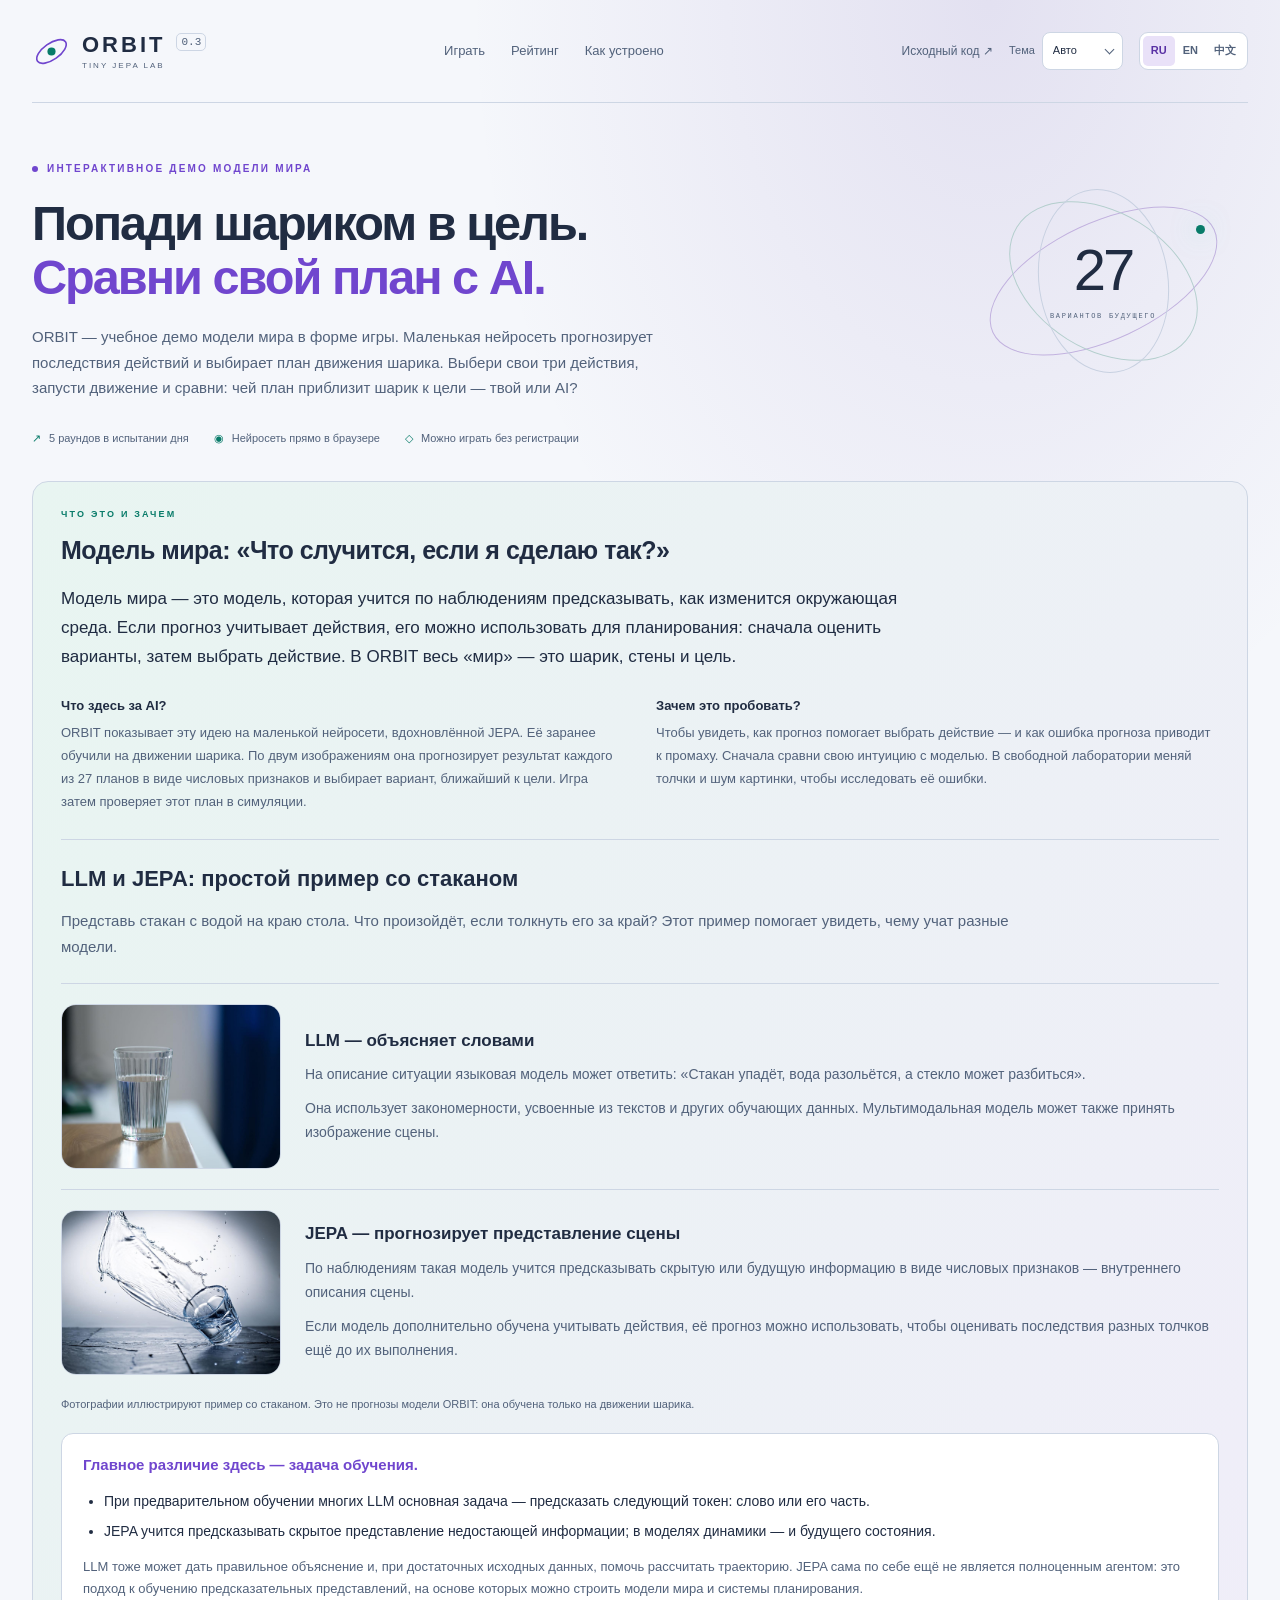
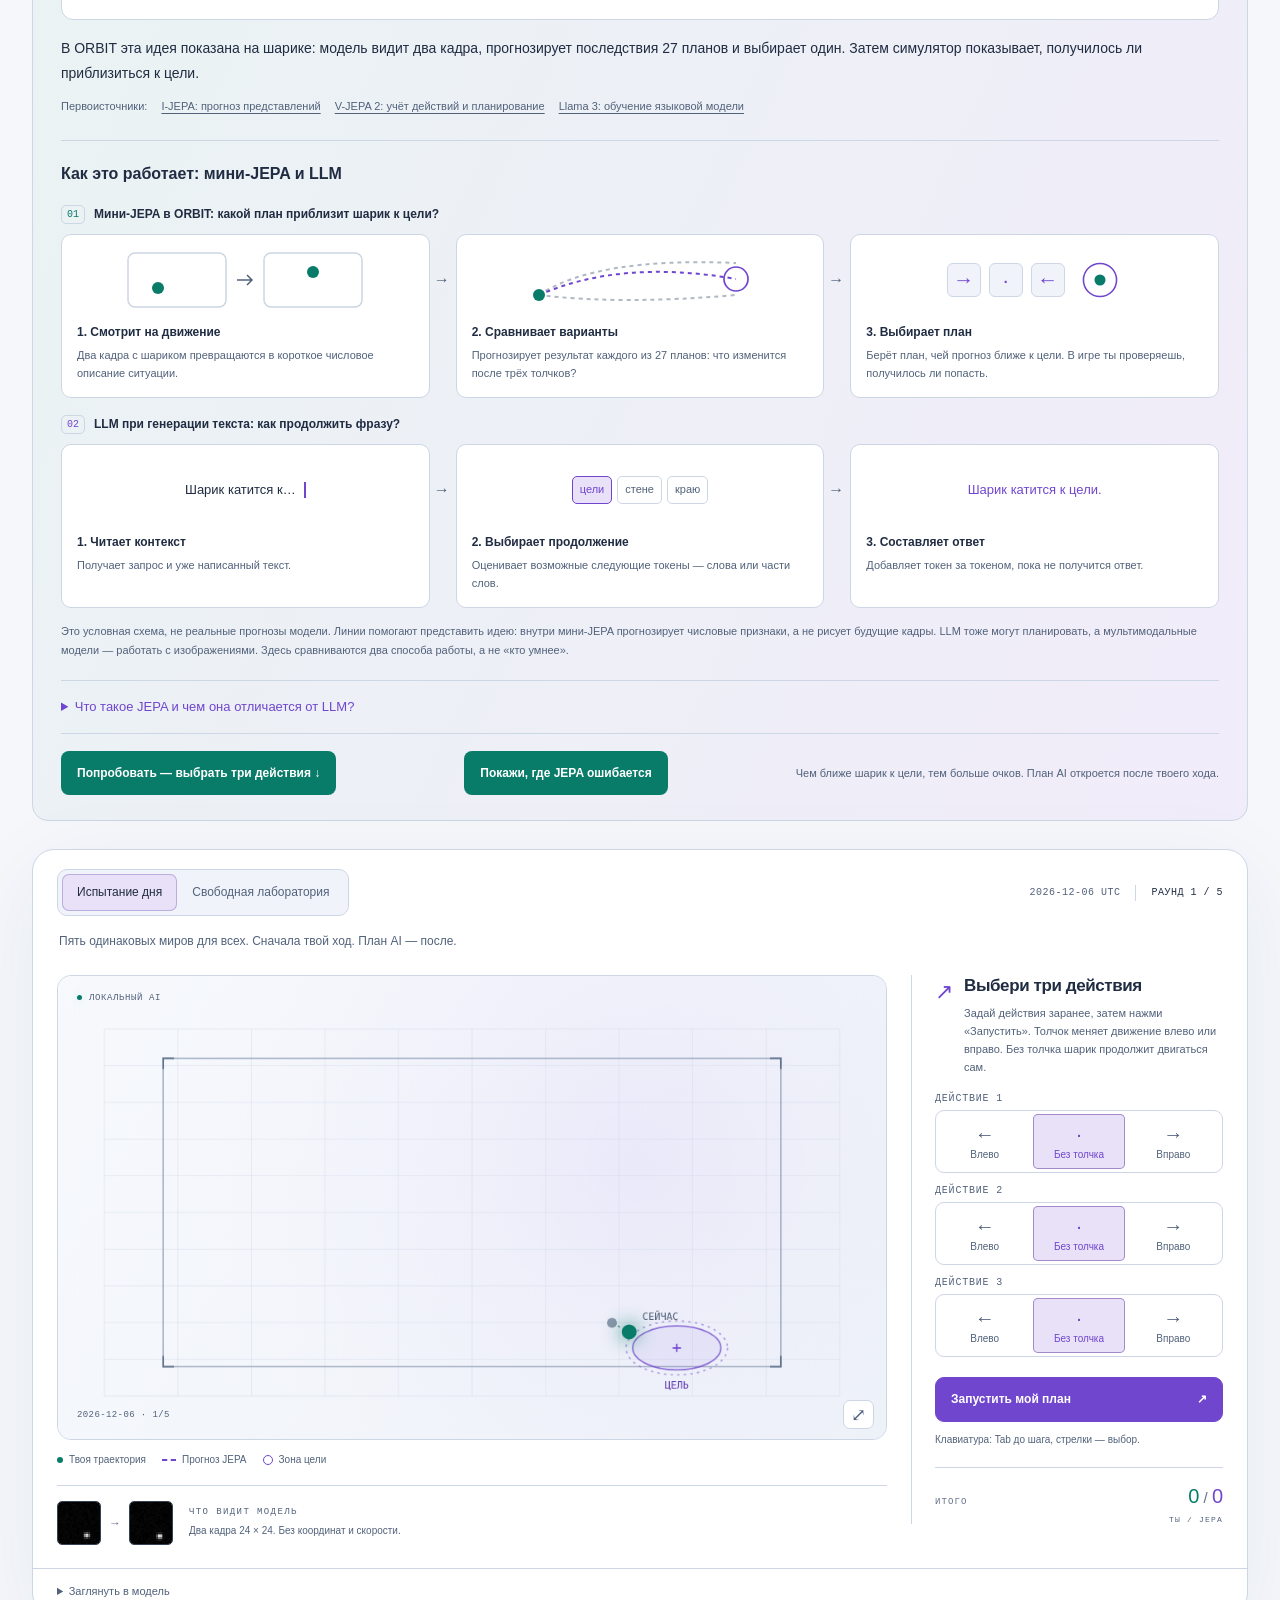
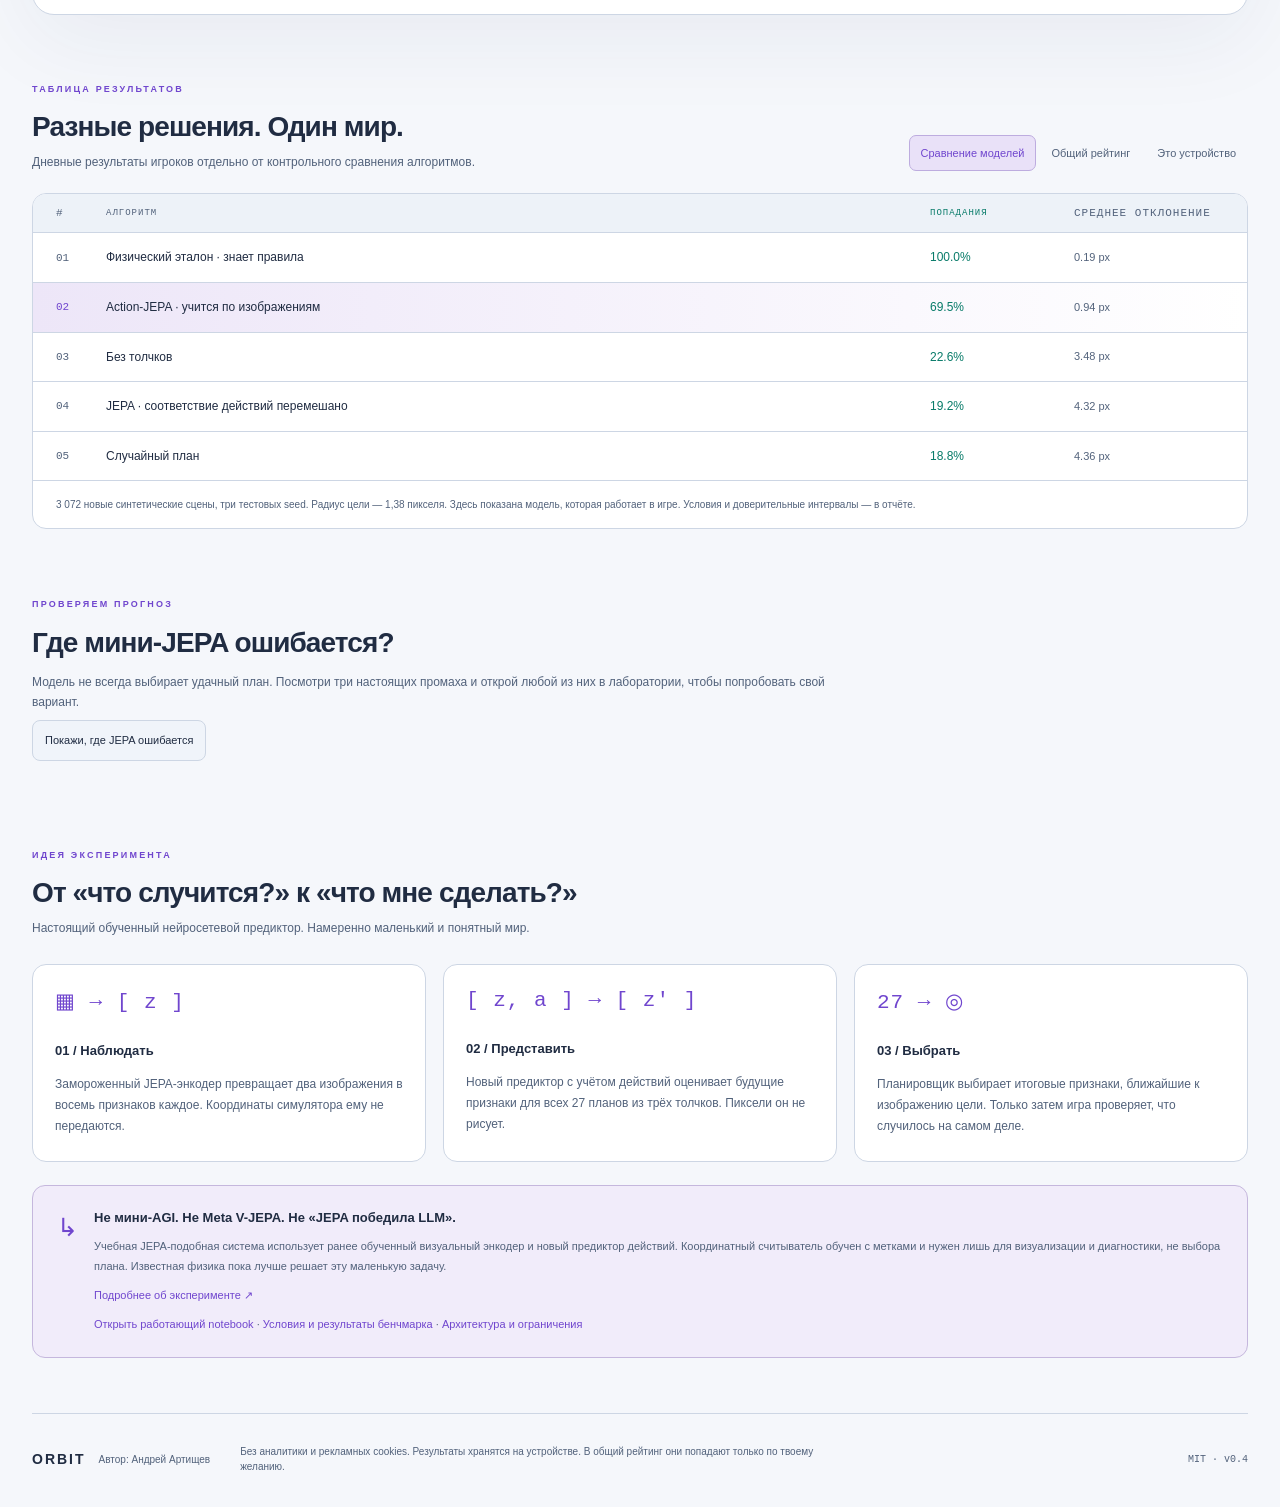
==== commit d9fe8816: "Publish reproducible model experiments and interactive failure cases" ====
--- a/docs/ru/index.html
+++ b/docs/ru/index.html
@@ -53,6 +53,18 @@
     select.addEventListener('change', () => set(select.value));
   });
 })();
+</script>
+<script>// Preserve the current game while moving to the language's real public route.
+(function(root){
+  function languageUrl(current, base, language){
+    const url = new URL(current), origin = new URL(base);
+    url.pathname = origin.pathname + (language === 'en' ? '' : language + '/');
+    url.searchParams.delete('lang');
+    return url;
+  }
+  if(typeof module !== 'undefined' && module.exports) module.exports = {languageUrl};
+  else root.OrbitNavigation = {languageUrl};
+})(typeof globalThis !== 'undefined' ? globalThis : this);
 </script>
 <style>:root{--bg:#090d17;--surface:#101622;--panel:#141c29;--line:#253040;--text:#edf0f8;--muted:#a0adc0;--accent:#b6a0ff;--mint:#77e6cd;--amber:#ffd89c;--radius:22px}*{box-sizing:border-box}html{scroll-behavior:smooth;scroll-padding-top:24px}body{margin:0;background:var(--bg);color:var(--text);font-family:Inter,ui-sans-serif,-apple-system,BlinkMacSystemFont,"Segoe UI","Noto Sans SC",Arial,sans-serif;font-size:15px;line-height:1.55}button,input,a{-webkit-tap-highlight-color:transparent}button{font:inherit;cursor:pointer;transition:background .15s,transform .15s,border-color .15s;color:inherit}button:disabled{opacity:.48;cursor:not-allowed}button:not(:disabled):active{transform:translateY(1px)}a{color:inherit;text-decoration:none}a:hover{color:var(--accent)}button:focus-visible,a:focus-visible,input:focus-visible,summary:focus-visible,canvas:focus-visible{outline:3px solid var(--mint);outline-offset:4px}button:disabled:active{transform:none}[hidden]{display:none!important}.shell{width:min(1240px,calc(100% - 64px));margin:auto}.page-glow{position:absolute;pointer-events:none;z-index:-1;top:0;right:0;width:65vw;height:800px;background:radial-gradient(ellipse at 65% 0,rgba(105,76,173,.13),transparent 68%)}.header{height:103px;display:flex;align-items:center;justify-content:space-between;border-bottom:1px solid #202737;gap:24px}.brand{display:flex;align-items:center;gap:11px;flex-shrink:0}.brand svg{width:39px;height:39px}.brand ellipse{stroke:var(--accent);stroke-width:2;fill:none}.brand circle{fill:var(--mint)}.brand>span{font-weight:750;letter-spacing:3px;font-size:22px;line-height:1.25}.brand small{font-size:8px;letter-spacing:2px;color:var(--muted);display:block;font-weight:500;margin-top:3px}.brand .version{font:11px ui-monospace,monospace;color:var(--muted);letter-spacing:0;border:1px solid var(--line);border-radius:5px;padding:2px 4px;margin-top:-18px}.header nav{display:flex;gap:26px;font-size:13px;color:var(--muted)}.header-right{display:flex;align-items:center;gap:24px}.code-link{font-size:12px;color:var(--muted)}.languages{display:flex;padding:3px;border:1px solid var(--line);border-radius:9px;background:#111622}.languages button{border:0;background:none;padding:5px 8px;font-size:11px;font-weight:650;color:var(--muted);border-radius:5px;min-height:30px}.languages button.active{background:#303046;color:#e4daff}.hero{padding:58px 0 22px;display:grid;grid-template-columns:minmax(0,1fr) 290px;align-items:center;gap:35px}.eyebrow{color:var(--accent);font-size:10px;font-weight:650;letter-spacing:2.2px;margin:0 0 19px;display:flex;gap:9px;align-items:center}.eyebrow>span:first-child:not(:last-child){width:6px;height:6px;border-radius:50%;background:var(--accent)}h1{font-size:clamp(34px,3.8vw,52px);font-weight:650;line-height:1.12;letter-spacing:-2px;margin:0 0 20px}h1 em{font-style:normal;color:var(--accent)}.hero-body{font-size:15px;color:var(--muted);max-width:625px;line-height:1.7;margin:0}.hero-aside{display:flex;justify-content:center;align-items:center;height:210px}.orbit-art{width:240px;height:170px;position:relative;display:flex;align-items:center;justify-content:center}.orbit-line{position:absolute;border:1px solid #47415e;border-radius:50%;width:245px;height:118px;transform:rotate(-25deg)}.o2{transform:rotate(32deg);border-color:#2a3c4e;width:205px;height:138px}.o3{transform:rotate(82deg);border-color:#272e45;width:185px;height:130px}.orbit-art b{font-size:58px;font-weight:400;line-height:1;text-align:center;letter-spacing:-3px}.orbit-art small{display:block;letter-spacing:1.7px;font:7px ui-monospace,monospace;margin-top:13px;color:var(--muted)}.orbit-art i{position:absolute;top:29px;right:18px;background:var(--mint);width:9px;height:9px;border-radius:50%;box-shadow:0 0 25px #77e6cd80}.meta{display:flex;gap:25px;padding:7px 0 34px;font-size:11px;color:var(--muted)}.meta b{font-weight:normal;color:var(--mint);margin-right:5px}.game-card{background:var(--surface);border:1px solid #2b3245;border-radius:var(--radius);overflow:hidden;box-shadow:0 22px 90px #0004}.game-top{display:flex;justify-content:space-between;align-items:center;padding:19px 24px 8px;gap:15px}.mode-tabs{display:flex;background:#0b101a;border:1px solid #242c3c;border-radius:10px;padding:4px}.mode-tabs button{border:0;background:none;border-radius:7px;padding:9px 15px;font-size:12px;color:var(--muted)}.mode-tabs .active{color:var(--text);background:#25283a;box-shadow:inset 0 0 0 1px #3b3650}.round-meta{display:flex;align-items:center;gap:15px;font-family:ui-monospace,SFMono-Regular,monospace;font-size:10px;color:var(--muted);letter-spacing:.5px}.round-meta b{font-weight:500;color:var(--text);border-left:1px solid var(--line);padding-left:15px}.mode-hint{font-size:12px;color:var(--muted);padding:0 26px 8px;margin:8px 0}.game-grid{display:grid;grid-template-columns:minmax(0,1fr) 312px;gap:24px;padding:8px 24px 23px;align-items:start}.arena-wrap{position:relative;border:1px solid #2b3548;border-radius:14px;overflow:hidden;background:#0b111d}.arena-wrap canvas{display:block;width:100%;height:auto;aspect-ratio:1000/560}.arena-status{position:absolute;left:19px;top:17px;display:flex;align-items:center;gap:7px;font:9px ui-monospace,monospace;color:var(--muted);letter-spacing:.6px;z-index:2}.led{width:5px;height:5px;background:var(--mint);border-radius:50%;box-shadow:0 0 8px #77e6cd50}.model-id{opacity:.5;margin-left:5px}.arena-bottom{position:absolute;bottom:10px;left:19px;right:12px;display:flex;justify-content:space-between;align-items:center;pointer-events:none;font:9px ui-monospace,monospace;letter-spacing:.4px;color:var(--muted)}.icon-btn{pointer-events:auto;background:#151c2b;border:1px solid #334054;border-radius:7px;width:31px;height:29px;font-size:18px}.legend{display:flex;flex-wrap:wrap;gap:16px;margin:12px 0 17px;color:var(--muted);font-size:10px}.legend>span{display:flex;align-items:center;gap:6px}.legend-dot{width:6px;height:6px;border-radius:50%}.mint{background:var(--mint)}.legend-line{border-bottom:2px dashed var(--accent);width:14px}.legend-ring{border:1px solid var(--accent);border-radius:50%;width:10px;height:10px}.model-inputs{display:flex;align-items:center;gap:16px;border-top:1px solid #232b3b;padding-top:15px}.input-frames{display:flex;align-items:center;gap:8px}.input-frames canvas{width:44px;height:44px;image-rendering:pixelated;border:1px solid #354155;border-radius:5px}.input-frames>span{color:#647188;font-size:12px}.mini-label{font:9px ui-monospace,monospace;letter-spacing:1.4px;color:var(--muted);margin:0 0 6px}.model-inputs p:last-child{font-size:10px;color:var(--muted);margin:0}.control-panel{border-left:1px solid #293143;padding-left:23px;min-width:0}.control-title{display:flex;gap:11px;margin-bottom:17px}.small-orbit{font-size:22px;color:var(--accent)}.control-title h2{font-size:17px;font-weight:600;line-height:1.3;margin:0 0 7px;letter-spacing:-.4px}.control-title p{font-size:11px;color:var(--muted);line-height:1.65;margin:0}.action-row{display:flex;align-items:center;justify-content:space-between;margin-bottom:10px;gap:12px}.step-label{font:10px ui-monospace,monospace;color:var(--muted);letter-spacing:.8px}.choice-group{display:grid;grid-template-columns:repeat(3,1fr);border:1px solid #30394b;border-radius:9px;padding:3px;gap:3px;flex:1;max-width:175px}.choice{border:0;background:transparent;border-radius:5px;padding:5px;font-size:20px;line-height:1.1;min-height:34px;color:#acb7c9}.choice.selected{color:var(--accent);background:#353047;box-shadow:inset 0 0 0 1px #685787}.choice:not(:disabled):hover{background:#303c4a}.primary{border:1px solid #c4afff;background:var(--accent);color:#141024;border-radius:9px;padding:12px 15px;font-weight:650;font-size:12px;display:inline-flex;align-items:center;justify-content:center;gap:10px;min-height:44px}.primary:hover:not(:disabled){background:#c8b6ff}.control-panel>.primary{width:100%;justify-content:space-between;margin-top:8px}.secondary{background:#1a2332;border:1px solid #354055;border-radius:8px;padding:10px 12px;font-size:11px;min-height:41px}.secondary:hover:not(:disabled){background:#253146;border-color:#65748a}.full{width:100%;margin-top:10px}.small{font-size:10px;line-height:1.6}.muted{color:var(--muted)}#plan-note{min-height:16px;margin:10px 0 0}.running-total{border-top:1px solid #293143;margin-top:19px;padding-top:13px;display:flex;justify-content:space-between;align-items:center}.running-total>span{font:9px ui-monospace,monospace;letter-spacing:1.1px;color:var(--muted)}.running-total>div{text-align:right}.running-total b{font-size:20px;font-weight:500;font-variant-numeric:tabular-nums}.running-total b:first-child{color:var(--mint)}.running-total b:nth-of-type(2){color:var(--accent)}.running-total span{color:#647188}.running-total small{display:block;font:8px ui-monospace,monospace;color:var(--muted);letter-spacing:1.2px;margin-top:3px}.score-pair{display:grid;grid-template-columns:1fr 1fr;gap:8px}.score-pair>div{padding:10px 12px;background:#0c1320;border:1px solid #293245;border-radius:8px}.score-pair span{font:8px ui-monospace,monospace;display:block;color:var(--muted);letter-spacing:1px}.score-pair strong{font-size:26px;font-weight:500;color:var(--mint)}.score-pair>div+div strong{color:var(--accent)}#round-result{margin-top:17px}.hit-note{font-size:12px;color:var(--mint);margin:10px 0 0}.inspect{border-top:1px solid #293143;padding:0 24px}.inspect summary{font-size:11px;color:var(--muted);padding:14px 0;cursor:pointer}.inspect summary:hover{color:var(--accent)}#inspect-body{padding:0 0 21px;font-size:12px;color:var(--muted)}.inspect-grid{display:grid;grid-template-columns:1fr 1fr;gap:30px}.inspect-grid h4{color:var(--text);font-size:12px}.latent-bars{display:flex;gap:8px;height:75px;align-items:center;padding:10px 0}.latent-cell{height:100%;flex:1;display:flex;gap:3px;align-items:center;position:relative;border-bottom:1px solid #2c3548}.latent-cell>i{display:block;width:calc(50% - 2px);border-radius:3px;background:var(--accent)}.latent-cell>i+i{background:var(--mint)}.latent-cell>small{position:absolute;top:100%;font:8px ui-monospace,monospace;margin-top:4px;color:#8b98aa}.candidate{display:flex;justify-content:space-between;font:11px ui-monospace,monospace;padding:8px 0;border-bottom:1px solid #252c3b}.noise-label{display:grid;grid-template-columns:1fr auto;gap:7px;font-size:11px;color:var(--muted);margin:16px 0 0}.noise-label input{grid-column:1/-1;width:100%;accent-color:var(--accent)}.two-buttons{display:grid;grid-template-columns:1fr 1fr;gap:7px;margin:12px 0 4px}.two-buttons .secondary{font-size:10px;padding:8px}.section{padding-top:68px}.section-head{display:flex;justify-content:space-between;gap:24px;align-items:flex-end;margin-bottom:22px}.section h2{font-size:28px;font-weight:550;line-height:1.25;letter-spacing:-.9px;margin:0 0 9px}.section p:not(.eyebrow){color:var(--muted);font-size:12px;margin:0}.section .eyebrow{font-size:9px;margin-bottom:12px}.board-tabs{display:flex;gap:3px;flex-wrap:wrap;justify-content:flex-end}.board-tabs button{border:1px solid transparent;background:none;font-size:11px;color:var(--muted);padding:8px 11px;border-radius:7px;min-height:36px}.board-tabs button.active{color:var(--accent);border-color:#4b425f;background:#221e33}.board-card{border:1px solid var(--line);border-radius:14px;overflow:hidden;background:#101622}.board-row{display:grid;grid-template-columns:36px minmax(170px,1fr) 130px 150px;align-items:center;gap:14px;padding:15px 23px;border-bottom:1px solid #222c3b;font-size:12px}.board-row.header-row{padding-top:13px;padding-bottom:13px;background:#141c29;color:#9aa7bb;font:9px ui-monospace,monospace;letter-spacing:1px}.board-row.highlight{background:linear-gradient(90deg,#29223b70,transparent)}.board-row .rank{color:#77869c;font:11px ui-monospace,monospace}.board-row.highlight .rank{color:var(--accent)}.board-row .metric{font-variant-numeric:tabular-nums;color:var(--mint)}.board-row .secondary-metric{color:var(--muted);font-size:11px}.pill{display:inline-block;width:fit-content;padding:3px 8px;background:#172c2b;border:1px solid #28504a;color:var(--mint);border-radius:5px;font-size:9px}.pill.local{color:#c3bcd4;background:#27243a;border-color:#45405b}.board-note{padding:15px 23px;font-size:10px!important;line-height:1.7}.empty{padding:35px 25px;color:var(--muted);font-size:13px}.empty small{display:block;font-size:11px;color:#8692a5;margin-top:12px}.learn-grid{display:grid;grid-template-columns:repeat(3,1fr);gap:17px;margin:26px 0 23px}.learn-grid article{border:1px solid var(--line);border-radius:14px;padding:24px 22px;background:#101622}.diagram{display:block;font:21px ui-monospace,monospace;color:var(--accent);margin-bottom:27px;letter-spacing:1px}.learn-grid h3{font-size:13px;font-weight:550}.learn-grid p{line-height:1.75;font-size:12px!important}.honesty{display:flex;align-items:flex-start;gap:16px;padding:22px 24px;border:1px solid #393347;background:#191626;border-radius:13px}.honesty>span{color:var(--accent);font-size:25px}.honesty h3{font-size:13px;font-weight:550;margin:0 0 9px}.honesty p{font-size:11px!important;line-height:1.8}.honesty a{font-size:11px;display:inline-block;margin-top:10px;color:var(--accent)}footer{display:flex;align-items:center;gap:30px;padding:30px 0 32px;margin-top:55px;border-top:1px solid var(--line);font-size:10px;color:var(--muted)}footer>div{display:flex;gap:13px;align-items:center;flex-shrink:0}footer b{letter-spacing:2px;color:var(--text);font-size:14px}footer p{margin:0;font-size:10px;max-width:590px}footer>span{margin-left:auto;white-space:nowrap;font-family:ui-monospace,monospace}.result-card{margin-top:24px;padding:28px;border-radius:18px;border:1px solid #5a4d79;background:radial-gradient(ellipse at 90% 30%,#39294e80,transparent),#151925;display:grid;grid-template-columns:1fr auto;gap:15px 30px}.result-card .eyebrow{font-size:9px;margin-bottom:12px}.result-card h2{margin:0 0 7px;font-size:28px;letter-spacing:-.8px;font-weight:550}.result-card p{font-size:12px;color:var(--muted);margin:0}.final-numbers{display:flex;gap:24px;align-items:center}.final-numbers>div{display:flex;flex-direction:column}.final-numbers span{font-size:10px;color:var(--muted);letter-spacing:1px}.final-numbers strong{font-size:43px;font-weight:500;letter-spacing:-1px;color:var(--mint)}.final-numbers>div:last-child strong{color:var(--accent)}.final-numbers .versus{font:12px ui-monospace,monospace}.result-actions{grid-column:1/-1;display:flex;flex-wrap:wrap;gap:10px}.result-card>.small{grid-column:1/-1;font-size:10px}.text-btn{background:none;border:0;color:var(--muted);font-size:11px;text-decoration:underline;padding:12px 0;justify-self:start}.text-btn:hover{color:var(--accent)}.notice{border:1px solid #74603d;background:#2c2317;border-radius:9px;padding:13px 17px;color:var(--amber);font-size:12px;margin-bottom:20px}#toast{position:fixed;z-index:20;bottom:24px;left:50%;transform:translateX(-50%);padding:12px 19px;border-radius:10px;background:#263346;color:var(--text);border:1px solid #4b5e77;box-shadow:0 8px 30px #0008;font-size:12px;max-width:90vw;pointer-events:none}#arena-wrap:fullscreen{height:100vh;display:flex;align-items:center;justify-content:center;border-radius:0}#arena-wrap:fullscreen canvas{max-height:95vh;object-fit:contain}.section-intro{max-width:740px}.control-panel .small{overflow-wrap:anywhere}.running-total #total-ai{color:var(--accent)}
 @media(min-width:1450px){.hero{padding-top:65px}h1{font-size:54px}}
@@ -180,6 +192,17 @@
 .glass-sources a:hover{color:var(--accent)}
 @media(max-width:760px){.glass-row{grid-template-columns:1fr;gap:14px}.glass-row img{max-width:320px}.intro .glass-example>h3{font-size:20px}.intro .glass-row p,.intro .glass-intro{font-size:14px}.glass-takeaway{padding:15px}.glass-row h4{font-size:16px}}
 
+.failures{scroll-margin-top:24px}.failures>h2{margin:8px 0 12px}.failures>p{max-width:820px;line-height:1.7}.failures>#show-failures{margin:8px 0 20px}
+.failure-cards{display:grid;grid-template-columns:repeat(3,minmax(0,1fr));gap:18px}
+.failure-card{background:var(--surface);border:1px solid var(--line);border-radius:16px;padding:20px;min-width:0}
+.failure-card h3{font-size:18px;margin:0 0 12px}.failure-card p{line-height:1.7;font-size:13px;color:var(--muted)}
+.failure-card svg{width:100%;height:auto;display:block;background:var(--bg);border-radius:10px;margin-bottom:14px}
+.failure-card .failure-metrics{color:var(--text);font-size:13px}.failure-legend{display:flex;gap:14px;flex-wrap:wrap;font-size:11px;color:var(--muted)}
+.failure-legend span:first-child{color:var(--accent)}.failure-card button{width:100%;margin-top:10px}
+#failure-active{border-left:3px solid var(--accent);padding:8px 12px;color:var(--text);line-height:1.7}
+@media(max-width:900px){.failure-cards{grid-template-columns:1fr}.failure-card{display:grid;grid-template-columns:minmax(180px,1fr) 1fr;gap:0 20px}.failure-card svg{grid-column:1;grid-row:2/6}.failure-card h3{grid-column:1/-1}.failure-card p,.failure-card button,.failure-legend{grid-column:2}}
+@media(max-width:520px){.failure-card{display:block}}
+
 </style><meta property="og:image:width" content="1280">
 <meta property="og:image:height" content="640">
 <meta property="og:image:alt" content="Учебное демо модели мира: маленькая JEPA-подобная нейросеть прогнозирует последствия действий. Сыграй пять раундов и сравни свой план с AI прямо в браузере.">
@@ -267,18 +290,30 @@
       <a href="https://arxiv.org/html/2407.21783v3#S2" target="_blank" rel="noopener noreferrer" data-t="introLLMSource">Обучение LLM на примере Llama 3 ↗</a>
     </p>
   </details>
-  <div class="intro-footer"><a class="intro-start" href="#play" data-t="introStart">Попробовать — выбрать три действия ↓</a><p data-t="introHint">Чем ближе шарик к цели, тем больше очков. План AI откроется после твоего хода.</p></div>
+  <div class="intro-footer"><a class="intro-start" href="#play" data-t="introStart">Попробовать — выбрать три действия ↓</a><a class="intro-start" href="#failures" data-t="failureShow">Покажи, где JEPA ошибается</a><p data-t="introHint">Чем ближе шарик к цели, тем больше очков. План AI откроется после твоего хода.</p></div>
 </section>
 
 <div id="notice" class="notice" role="status" hidden></div>
 <section id="play" class="game-card"><div class="game-top"><div class="mode-tabs" role="group"><button id="daily" class="active" data-t="daily">Испытание дня</button><button id="lab" data-t="lab">Свободная лаборатория</button></div><div class="round-meta"><span id="date"></span><b id="round"></b></div></div><p class="mode-hint" id="mode-hint"></p><div class="game-grid"><div class="arena-column"><div class="arena-wrap" id="arena-wrap"><div class="arena-status"><span class="led"></span><span id="engine-status" data-t="loading">Загружаю обученную модель…</span><span class="model-id" id="model-id"></span></div><canvas id="arena" width="1000" height="560" tabindex="0" aria-label="Игровое поле: два наблюдаемых положения и цель"></canvas><div class="arena-bottom"><span id="scene-caption"></span><button id="expand" class="icon-btn" aria-label="Развернуть поле" title="Развернуть поле">⤢</button></div></div><div class="legend"><span><i class="legend-dot mint"></i><span data-t="legendYou">Твоя траектория</span></span><span><i class="legend-line"></i><span data-t="legendAI">Прогноз JEPA</span></span><span><i class="legend-ring"></i><span data-t="legendTarget">Зона цели</span></span></div><div class="model-inputs"><div class="input-frames"><canvas id="input0" width="24" height="24"></canvas><span>→</span><canvas id="input1" width="24" height="24"></canvas></div><div><p class="mini-label" data-t="inputTitle">ЧТО ВИДИТ МОДЕЛЬ</p><p data-t="inputNote">Два кадра 24 × 24. Без координат и скорости.</p></div></div></div>
-<aside class="control-panel"><div class="control-title"><span class="small-orbit">↗</span><div><h2 data-t="planTitle">Выбери три действия</h2><p data-t="planSub">Задай действия заранее, затем нажми «Запустить». Толчок меняет движение влево или вправо. Без толчка шарик продолжит двигаться сам.</p></div></div><div id="action-controls"></div><div id="lab-controls" hidden><label class="noise-label"><span data-t="noise">Шум наблюдения</span><output id="noise-value">0.03</output><input id="noise" type="range" min="0" max="0.3" step="0.01" value="0.03"></label><p class="small muted" data-t="noiseHint">Меняются только входные кадры модели, не физика.</p><div class="two-buttons"><button id="preview" class="secondary" data-t="preview">Прогноз моего плана</button><button id="auto" class="secondary" data-t="auto">Пусть JEPA выберет</button></div></div><button class="primary" id="launch" disabled><span data-t="launch">Запустить мой план</span><span>↗</span></button><button class="primary" id="next" hidden></button><button class="secondary full" id="new-world" data-t="newWorld" hidden>Новый мир</button><p id="plan-note" class="small muted" aria-live="polite"></p><div id="round-result" hidden><p class="mini-label" data-t="roundScore">ОЧКИ ЗА РАУНД</p><div class="score-pair"><div><span data-t="you">ТЫ</span><strong id="you-score">—</strong></div><div><span data-t="ai">JEPA</span><strong id="ai-score">—</strong></div></div><p id="hit-note" class="hit-note"></p><p class="small muted"><span data-t="aiPlan">Выбор JEPA</span> <b id="ai-plan"></b></p><p id="oracle-note" class="small muted"></p></div><div class="running-total"><span data-t="total">ИТОГО</span><div><b id="total-you">0</b><span> / </span><b id="total-ai">0</b><small data-t="youVsAI">ТЫ / JEPA</small></div></div></aside></div>
+<aside class="control-panel"><div class="control-title"><span class="small-orbit">↗</span><div><h2 data-t="planTitle">Выбери три действия</h2><p data-t="planSub">Задай действия заранее, затем нажми «Запустить». Толчок меняет движение влево или вправо. Без толчка шарик продолжит двигаться сам.</p></div></div><p id="failure-active" class="small" hidden></p><div id="action-controls"></div><div id="lab-controls" hidden><label class="noise-label"><span data-t="noise">Шум наблюдения</span><output id="noise-value">0.03</output><input id="noise" type="range" min="0" max="0.3" step="0.01" value="0.03"></label><p class="small muted" data-t="noiseHint">Меняются только входные кадры модели, не физика.</p><div class="two-buttons"><button id="preview" class="secondary" data-t="preview">Прогноз моего плана</button><button id="auto" class="secondary" data-t="auto">Пусть JEPA выберет</button></div></div><button class="primary" id="launch" disabled><span data-t="launch">Запустить мой план</span><span>↗</span></button><button class="primary" id="next" hidden></button><button class="secondary full" id="new-world" data-t="newWorld" hidden>Новый мир</button><p id="plan-note" class="small muted" aria-live="polite"></p><div id="round-result" hidden><p class="mini-label" data-t="roundScore">ОЧКИ ЗА РАУНД</p><div class="score-pair"><div><span data-t="you">ТЫ</span><strong id="you-score">—</strong></div><div><span data-t="ai">JEPA</span><strong id="ai-score">—</strong></div></div><p id="hit-note" class="hit-note"></p><p class="small muted"><span data-t="aiPlan">Выбор JEPA</span> <b id="ai-plan"></b></p><p id="oracle-note" class="small muted"></p></div><div class="running-total"><span data-t="total">ИТОГО</span><div><b id="total-you">0</b><span> / </span><b id="total-ai">0</b><small data-t="youVsAI">ТЫ / JEPA</small></div></div></aside></div>
 <details class="inspect" id="inspect"><summary data-t="learnPeek">Заглянуть в модель</summary><div id="inspect-body"></div></details></section>
 <section id="result" class="result-card" hidden><div><p class="eyebrow" data-t="resultTag">ИСПЫТАНИЕ ДНЯ ПРОЙДЕНО</p><h2 id="verdict"></h2><p data-t="resultCopy">Одинаковые сцены. Разные решения. Предложи другу улучшить твой результат.</p></div><div class="final-numbers"><div><span data-t="you">ТЫ</span><strong id="final-you"></strong></div><span class="versus">vs</span><div><span>JEPA</span><strong id="final-ai"></strong></div></div><div class="result-actions"><button id="download" class="primary" data-t="download">Сохранить карточку</button><button id="share" class="secondary" data-t="share">Скопировать вызов</button><button id="submit" class="secondary" data-t="submit">Добавить в общий рейтинг ↗</button></div><p class="small muted" id="submit-note"></p><p class="small muted" data-t="submitNote">Понадобится аккаунт GitHub. Откроется готовая форма: нажми «Create» («Создать»). Твой логин и действия станут публичными. После проверки результат появится в рейтинге — обычно через несколько минут.</p><button id="replay" class="text-btn" data-t="replay">Повторить этот день</button></section>
 <section id="leaderboard" class="section"><div class="section-head"><div><p class="eyebrow" data-t="scoreEyebrow">ТАБЛИЦА РЕЗУЛЬТАТОВ</p><h2 data-t="boardTitle">Разные решения. Один мир.</h2><p data-t="boardSub">Дневные результаты игроков отдельно от контрольного сравнения алгоритмов.</p></div><div class="board-tabs" role="group"><button data-board="models" class="active" data-t="boardModels">Сравнение моделей</button><button data-board="players" data-t="boardPlayers">Общий рейтинг</button><button data-board="local" data-t="boardLocal">Это устройство</button></div></div><div class="board-card"><div id="board-content"></div><p id="board-note" class="board-note" role="status" aria-live="polite"></p></div><button id="refresh-board" class="text-btn" data-t="boardRefresh" hidden>Обновить ↻</button><button id="clear-local" class="text-btn" data-t="reset" hidden>Удалить локальные очки</button></section>
-<section id="learn" class="section learn"><p class="eyebrow" data-t="learnEyebrow">ИДЕЯ ЭКСПЕРИМЕНТА</p><h2 data-t="learnTitle">От «что случится?» к «что мне сделать?»</h2><p class="section-intro" data-t="learnIntro">Настоящий обученный нейросетевой предиктор. Намеренно маленький и понятный мир.</p><div class="learn-grid"><article><span class="diagram">▦ → [ z ]</span><h3 data-t="learn1Title">01 / Наблюдать</h3><p data-t="learn1">Замороженный JEPA-энкодер превращает два изображения в восемь признаков каждое. Координаты симулятора ему не передаются.</p></article><article><span class="diagram">[ z, a ] → [ z′ ]</span><h3 data-t="learn2Title">02 / Представить</h3><p data-t="learn2">Новый предиктор с учётом действий оценивает будущие признаки для всех 27 планов из трёх толчков. Пиксели он не рисует.</p></article><article><span class="diagram">27 → ◎</span><h3 data-t="learn3Title">03 / Выбрать</h3><p data-t="learn3">Планировщик выбирает итоговые признаки, ближайшие к изображению цели. Только затем игра проверяет, что случилось на самом деле.</p></article></div><div class="honesty"><span>↳</span><div><h3 data-t="honesty">Не мини-AGI. Не Meta V-JEPA. Не «JEPA победила LLM».</h3><p data-t="honestyBody">Учебная JEPA-подобная система использует ранее обученный визуальный энкодер и новый предиктор действий. Координатный считыватель обучен с метками и нужен лишь для визуализации и диагностики, не выбора плана. Известная физика пока лучше решает эту маленькую задачу.</p><a href="https://github.com/ArtAndrew/tiny-jepa-lab/blob/main/materials/ORBIT_RELEASE_REPORT_RU.md" id="previous-lab" data-t="previousLab">Подробнее об эксперименте ↗</a></div></div></section>
-<footer><div><b>ORBIT</b><a href="https://artishev.com" target="_blank" rel="noopener noreferrer" data-t="author">Автор: Андрей Артищев</a></div><p data-t="privacy">Без аналитики и рекламных cookies. Результаты хранятся на устройстве. В общий рейтинг они попадают только по твоему желанию.</p><span>MIT · v0.3</span></footer></main><div id="toast" role="status" aria-live="polite" hidden></div>
-<script id="orbit-config" type="application/json">{"lang":"ru","assetPrefix":"../assets/","baseUrl":"https://artandrew.github.io/tiny-jepa-lab/","repo":"ArtAndrew/tiny-jepa-lab","offline":false,"live":true,"published":true}</script><script id="orbit-i18n" type="application/json">{"en":{"pageTitle":"ORBIT — a playable world-model demo","description":"An educational world-model demo: a tiny JEPA-inspired neural network predicts the effects of actions. Play five rounds and compare your plan with AI in your browser.","navPlay":"Play","navBoard":"Leaderboard","navLearn":"How it works","navCode":"Source code ↗","eyebrow":"A WORLD-MODEL DEMO YOU CAN PLAY","hero1":"Guide the ball to the target.","hero2":"Compare your plan with AI.","heroBody":"ORBIT is an educational world-model demo in the form of a game. A tiny neural network predicts the effects of actions and chooses a plan for a moving ball. Pick your own three actions, run the simulation, and see whose plan gets closer to the target — yours or the AI’s.","meta1":"5 rounds in the daily challenge","meta2":"Neural inference in your browser","meta3":"Play without signing up","daily":"Daily challenge","lab":"Free playground","round":"ROUND {n} / 5","playground":"PLAYGROUND","dailyHint":"The same five worlds for everyone. Choose first. See the AI’s plan afterwards.","labHint":"Change the impulses. Inspect predictions. Let JEPA choose a plan. Nothing here enters the daily leaderboard.","sceneLabel":"Simulation arena: two observed positions and a target","live":"LOCAL INFERENCE","loading":"Loading the trained model…","loadError":"Model could not be loaded. Serve the site over HTTP or open the standalone HTML.","before":"PREVIOUS","now":"NOW","goal":"TARGET","legendYou":"Your trajectory","legendAI":"JEPA prediction","legendTarget":"Target zone","legendActual":"JEPA actual result","inputTitle":"WHAT THE MODEL SEES","inputNote":"Two 24 × 24 frames. No coordinates or velocity.","planTitle":"Choose three actions","planSub":"Plan your actions, then press Launch. A push changes motion to the left or right. With no push, the ball keeps moving on its own.","step":"ACTION {n}","left":"Push left","coast":"No push","right":"Push right","launch":"Launch my plan","next":"Next world →","finish":"See my result →","preview":"Preview with JEPA","auto":"Let JEPA plan","newWorld":"New world","previewNote":"The dashed path is a learned forecast, not a physics calculation.","locked":"Plan committed. Predictions and outcomes are now revealed.","planning":"Comparing 27 latent-space plans…","you":"YOU","ai":"JEPA","oracle":"KNOWN PHYSICS","pts":"pts","hit":"Target reached","miss":"Distance: {d} px","aiPlan":"JEPA chose","roundScore":"ROUND SCORE","total":"TOTAL","noise":"Observation noise","noiseHint":"Only model inputs change; the physics stays the same.","learnPeek":"Inside the model","latentTitle":"Predicted vs observed features for your plan","latentNote":"Eight learned features, not eight named physical variables. Coordinates below are decoded by a separate supervised probe.","candidateTitle":"The five plans JEPA likes most","candidateNote":"Lower latent cost is better. It is not a probability of success.","lockedDetails":"Make your move to reveal the model’s forecast.","resultTitle":"Five worlds. Your result.","resultTag":"DAILY CHALLENGE COMPLETE","resultWin":"You outplanned JEPA.","resultLose":"JEPA won this time.","resultTie":"A perfect tie.","resultCopy":"Same scenes. Different decisions. Challenge a friend to beat your score.","download":"Save result card","share":"Copy challenge","submit":"Add to public leaderboard ↗","submitNote":"A GitHub account is needed. A filled-in form will open: click “Create”. Your username and actions become public. After verification, your result appears on the leaderboard, usually within a few minutes.","offlineSubmit":"The public leaderboard is available on the ORBIT website. This result is saved on your device.","replaySaved":"Your result is saved on this device.","copied":"Copied","copyFail":"Copy unavailable. Save the result card instead.","shareText":"I scored {score}/5000 against JEPA’s {ai}. Three impulses, 27 futures. Can you do better?","boardTitle":"Different minds. Same world.","boardSub":"Daily scores stay separate from controlled algorithm benchmarks.","boardPlayers":"Public leaderboard","boardModels":"Model benchmark","boardLocal":"This device","boardEmpty":"No results for this day yet. Complete five rounds and add yours!","localEmpty":"Finish a daily challenge to save your first local score.","boardNotLive":"Prepared for GitHub publication. No live leaderboard is connected in this file.","boardRules":"Each player's best result for the selected UTC day. Scores are recomputed from actions. Assisted or automated play is not checked.","player":"PLAYER / DATE","scoreLabel":"SCORE","hits":"HITS","status":"STATUS","verified":"Score checked","local":"Local only","model":"ALGORITHM","success":"TARGET HIT RATE","error":"MEAN DISTANCE","benchmarkNote":"1,024 held-out synthetic scenes. Hit radius: 1.38 px on a 24 × 24 image. One training seed. This is not a comparison with LLMs.","modelOracle":"Physics oracle · knows the rules","modelJEPA":"Action-JEPA · learns from images","modelCoast":"No impulses","modelRandom":"Random plan","modelShuffled":"JEPA · action mapping shuffled","learnTitle":"From “what happens?” to “what should I do?”","learnIntro":"A real trained neural predictor. A deliberately small, understandable world.","learn1Title":"01 / Observe","learn1":"A frozen JEPA encoder turns two images into eight features each. It never receives the simulator’s coordinates.","learn2Title":"02 / Imagine","learn2":"A newly trained action-conditioned predictor estimates future features for all 27 three-impulse plans. It does not draw pixels.","learn3Title":"03 / Choose","learn3":"The planner picks the final embedding closest to the goal image. Only then does the game simulate what really happens.","honesty":"Not a miniature AGI. Not Meta’s V-JEPA. Not “JEPA beats LLMs”.","honestyBody":"This educational JEPA-inspired system reuses a pretrained visual encoder and learns a new action predictor. The coordinate probe is supervised and used only for display and diagnostics—not plan selection. Real physics is still better at this tiny task.","previousLab":"More about the experiment ↗","author":"By Andrey Artishchev","privacy":"No analytics or advertising cookies. Results stay on your device. They are only shared on the public leaderboard if you choose to submit them.","reset":"Clear local scores","resetDone":"Local scores cleared","invalidLink":"This challenge link is invalid or uses different rules. Showing today’s challenge.","mismatch":"The linked model version differs. Scores are not directly comparable.","labModeNote":"Free experiments do not count towards the daily leaderboard.","fullscreen":"Expand arena","leaveConfirm":"Switching modes resets this unfinished daily run. Continue?","cardSubtitle":"THREE IMPULSES · ONE TARGET","cardChallenge":"CAN YOU OUTPLAN A TINY AI?","cardDisclaimer":"Self-reported local result · not a verified human score","keyboard":"Keyboard: Tab to a step, then arrow keys to choose.","complete":"Challenge complete","replay":"Replay the same day","snapshot":"Updated","notLeaderboard":"Educational benchmark, not player records","collapseLink":"Want to see representation collapse? Try the original lab.","scoreEyebrow":"THE SCOREBOARD","learnEyebrow":"THE IDEA BEHIND THE GAME","possibleFutures":"POSSIBLE FUTURES","youVsAI":"YOU / JEPA","sessionOnly":"Browser storage is unavailable. Scores last only until this page is closed.","introLabel":"WHAT THIS IS AND WHY TRY IT","introTitle":"A world model asks: “What happens if I do this?”","introWhatTitle":"What kind of AI is this?","introWhat":"ORBIT demonstrates this idea with a tiny JEPA-inspired neural network, trained beforehand on ball motion. From two images, it predicts the numerical features resulting from each of 27 plans and selects the option closest to the goal. The game then tests that plan in a simulation.","introWhyTitle":"Why try it?","introWhy":"See how a prediction helps choose an action — and how a prediction error can cause a miss. First compare your intuition with the model. Then change the impulses and image noise in the free playground to explore its mistakes.","introDetails":"What is JEPA, and how does it differ from an LLM?","introLLMTitle":"LLM: large language model","introLLM":"Many LLMs are pretrained to predict the next token: a word or part of a word. When generating an answer, the model builds text step by step. Additional training helps it follow instructions and solve tasks.","introJEPATitle":"JEPA: predicting representations","introJEPA":"JEPA stands for Joint Embedding Predictive Architecture. The idea is to turn observations into compact numerical descriptions and learn to predict one description from another. This lets a model predict useful properties of a scene without reconstructing every pixel.","introHereTitle":"How ORBIT uses this idea","introHere":"Two images → predict the effects of actions → choose a plan → test it in the game. The neural network chooses using its prediction; the simulator reveals the actual motion. That is why a prediction can turn out to be wrong.","introScope":"This is an independent educational implementation inspired by JEPA, with its own weights and a very narrow task. It does not run a Meta model. LLMs can also plan, and multimodal models can process images; this game does not compare their performance with JEPA.","introSourceLabel":"Primary sources:","introJEPASource":"Meta on the JEPA idea ↗","introLLMSource":"LLM training: the Llama 3 paper ↗","introStart":"Try it — choose three actions ↓","introHint":"Closer to the target means more points. The AI’s plan is revealed after your move.","worldModelDefinition":"A world model learns from observations to predict how its environment will change. When its predictions account for actions, they can support planning: compare possible outcomes, then choose an action. In ORBIT, the entire “world” is a ball, walls, and a target.","themeLabel":"Theme","themeAuto":"Auto","themeLight":"Light","themeDark":"Dark","diagramTitle":"How it works: mini-JEPA and LLMs","diagramJEPA":"Mini-JEPA in ORBIT: which plan gets the ball closer to the goal?","diagramSeeTitle":"1. Observes motion","diagramSee":"Two frames of the ball become a compact numerical description of the situation.","diagramImagineTitle":"2. Compares possibilities","diagramImagine":"Predicts the outcome of each of 27 plans: what will change after three pushes?","diagramChooseTitle":"3. Chooses a plan","diagramChoose":"Picks the plan whose prediction is closest to the goal. You play to see whether it hits.","diagramLLM":"An LLM generating text: how should this sentence continue?","diagramPrompt":"The ball rolls toward the…","diagramToken1":"goal","diagramToken2":"wall","diagramToken3":"edge","diagramReadTitle":"1. Reads the context","diagramRead":"Receives the prompt and the text written so far.","diagramContinueTitle":"2. Chooses what comes next","diagramContinue":"Estimates possible next tokens — words or parts of words.","diagramAnswer":"The ball rolls toward the goal.","diagramAnswerTitle":"3. Builds a response","diagramAnswerBody":"Adds one token after another to form a response.","diagramNote":"An illustration, not actual model predictions. The paths help explain the idea: mini-JEPA predicts numerical features internally, rather than drawing future frames. LLMs can also plan, and multimodal models can work with images. These are two ways of working, not a contest over which is smarter.","glassTitle":"LLMs and JEPA: a simple example with a glass","glassIntro":"Imagine a glass of water at the edge of a table. What happens if you push it over the edge? This example helps explain what different models are trained to do.","glassStandingAlt":"A glass of water near the edge of a wooden table, illustrating the initial situation","glassFallingAlt":"A tipping glass spilling water, illustrating a possible consequence","glassLLMTitle":"An LLM explains in words","glassLLMAnswer":"Given a description of the situation, a language model might answer: “The glass will fall, the water will spill, and the glass may break.”","glassLLMLearn":"It draws on patterns learned from text and other training data. A multimodal model can also take an image of the scene as input.","glassJEPATitle":"JEPA predicts a representation of the scene","glassJEPABody":"From observations, such a model learns to predict hidden or future information as numerical features — an internal description of the scene.","glassJEPAAction":"If the model is additionally trained to account for actions, its predictions can help evaluate the effects of different pushes before executing them.","glassDifference":"The key distinction here is the training objective.","glassToken":"During pretraining, many LLMs primarily learn to predict the next token: a word or part of a word.","glassLatent":"JEPA learns to predict a latent representation of missing information; in dynamics models, this can include a future state.","glassNuance":"An LLM can also give a correct explanation and, with enough initial information, help calculate a trajectory. JEPA alone is not a complete agent: it is an approach to learning predictive representations that can support world models and planning systems.","glassOrbit":"ORBIT demonstrates this idea with a ball: the model observes two frames, predicts the effects of 27 plans, and picks one. The simulator then reveals whether it got closer to the goal.","glassCaption":"The photos illustrate the glass example. They are not predictions from ORBIT, which was trained only on ball motion.","glassSources":"Primary sources:","glassSourceImage":"I-JEPA: predicting representations","glassSourceAction":"V-JEPA 2: actions and planning","glassSourceLLM":"Llama 3: language-model training","choiceLeft":"Left","choiceCoast":"No push","choiceRight":"Right","boardRefresh":"Refresh ↻","boardLoading":"Loading results…","boardError":"The leaderboard could not be refreshed. Please try Refresh again.","submitOpened":"Click “Create” on GitHub to submit your result.","submissionBody":"I want to add this result to the ORBIT public leaderboard. My GitHub username and chosen actions will be public. The score will be recomputed automatically.\n\nLeave the block below unchanged and click “Create”. The leaderboard updates within a few minutes. To withdraw the result, close this issue."},"ru":{"pageTitle":"ORBIT — игровое демо модели мира","description":"Учебное демо модели мира: маленькая JEPA-подобная нейросеть прогнозирует последствия действий. Сыграй пять раундов и сравни свой план с AI прямо в браузере.","navPlay":"Играть","navBoard":"Рейтинг","navLearn":"Как устроено","navCode":"Исходный код ↗","eyebrow":"ИНТЕРАКТИВНОЕ ДЕМО МОДЕЛИ МИРА","hero1":"Попади шариком в цель.","hero2":"Сравни свой план с AI.","heroBody":"ORBIT — учебное демо модели мира в форме игры. Маленькая нейросеть прогнозирует последствия действий и выбирает план движения шарика. Выбери свои три действия, запусти движение и сравни: чей план приблизит шарик к цели — твой или AI?","meta1":"5 раундов в испытании дня","meta2":"Нейросеть прямо в браузере","meta3":"Можно играть без регистрации","daily":"Испытание дня","lab":"Свободная лаборатория","round":"РАУНД {n} / 5","playground":"ЛАБОРАТОРИЯ","dailyHint":"Пять одинаковых миров для всех. Сначала твой ход. План AI — после.","labHint":"Меняй толчки, изучай прогнозы или передай план JEPA. Эти опыты не попадают в дневной рейтинг.","sceneLabel":"Игровое поле: два наблюдаемых положения и цель","live":"ЛОКАЛЬНЫЙ AI","loading":"Загружаю обученную модель…","loadError":"Не удалось загрузить модель. Запусти сайт через HTTP или открой автономный HTML.","before":"ДО","now":"СЕЙЧАС","goal":"ЦЕЛЬ","legendYou":"Твоя траектория","legendAI":"Прогноз JEPA","legendTarget":"Зона цели","legendActual":"Реальный итог JEPA","inputTitle":"ЧТО ВИДИТ МОДЕЛЬ","inputNote":"Два кадра 24 × 24. Без координат и скорости.","planTitle":"Выбери три действия","planSub":"Задай действия заранее, затем нажми «Запустить». Толчок меняет движение влево или вправо. Без толчка шарик продолжит двигаться сам.","step":"ДЕЙСТВИЕ {n}","left":"Толкнуть влево","coast":"Без толчка","right":"Толкнуть вправо","launch":"Запустить мой план","next":"Следующий мир →","finish":"Посмотреть результат →","preview":"Прогноз моего плана","auto":"Пусть JEPA выберет","newWorld":"Новый мир","previewNote":"Пунктир — прогноз нейросети, а не расчёт физического движка.","locked":"План зафиксирован. Прогнозы и результаты раскрыты.","planning":"Сравниваю 27 планов в пространстве признаков…","you":"ТЫ","ai":"JEPA","oracle":"ИЗВЕСТНАЯ ФИЗИКА","pts":"очк.","hit":"Попадание","miss":"До цели: {d} пикс.","aiPlan":"Выбор JEPA","roundScore":"ОЧКИ ЗА РАУНД","total":"ИТОГО","noise":"Шум наблюдения","noiseHint":"Меняются только входные кадры модели, не физика.","learnPeek":"Заглянуть в модель","latentTitle":"Прогноз и реальные признаки для твоего плана","latentNote":"Восемь выученных признаков, а не восемь заданных физических величин. Координаты для картинки считывает отдельная сеть, обученная с метками.","candidateTitle":"Пять лучших планов по оценке JEPA","candidateNote":"Меньше ошибка признаков — лучше. Это не вероятность успеха.","lockedDetails":"Сделай ход, чтобы открыть прогноз модели.","resultTitle":"Пять миров. Твой результат.","resultTag":"ИСПЫТАНИЕ ДНЯ ПРОЙДЕНО","resultWin":"Ты спланировал лучше JEPA.","resultLose":"На этот раз победила JEPA.","resultTie":"Ничья.","resultCopy":"Одинаковые сцены. Разные решения. Предложи другу улучшить твой результат.","download":"Сохранить карточку","share":"Скопировать вызов","submit":"Добавить в общий рейтинг ↗","submitNote":"Понадобится аккаунт GitHub. Откроется готовая форма: нажми «Create» («Создать»). Твой логин и действия станут публичными. После проверки результат появится в рейтинге — обычно через несколько минут.","offlineSubmit":"Общий рейтинг доступен на сайте ORBIT. Результат этой игры сохранён на устройстве.","replaySaved":"Результат сохранён на этом устройстве.","copied":"Скопировано","copyFail":"Копирование недоступно. Сохрани карточку результата.","shareText":"У меня {score}/5000, у JEPA — {ai}. Три толчка, 27 вариантов будущего. Сможешь лучше?","boardTitle":"Разные решения. Один мир.","boardSub":"Дневные результаты игроков отдельно от контрольного сравнения алгоритмов.","boardPlayers":"Общий рейтинг","boardModels":"Сравнение моделей","boardLocal":"Это устройство","boardEmpty":"За этот день ещё нет результатов. Пройди пять раундов и добавь свой!","localEmpty":"Пройди испытание дня — здесь появится первый результат.","boardNotLive":"Подготовлено к публикации. Этот файл ещё не подключён к живому рейтингу.","boardRules":"Лучший результат каждого игрока за выбранный день (UTC). Очки пересчитаны по действиям. Использование подсказок или автоматической игры не проверяется.","player":"ИГРОК / ДАТА","scoreLabel":"ОЧКИ","hits":"ПОПАДАНИЯ","status":"СТАТУС","verified":"Очки проверены","local":"Только локально","model":"АЛГОРИТМ","success":"ПОПАДАНИЯ","error":"СРЕДНЕЕ ОТКЛОНЕНИЕ","benchmarkNote":"1 024 новые синтетические сцены. Радиус попадания — 1,38 пикселя на кадре 24 × 24. Один seed обучения. Это не сравнение с LLM.","modelOracle":"Физический эталон · знает правила","modelJEPA":"Action-JEPA · учится по изображениям","modelCoast":"Без толчков","modelRandom":"Случайный план","modelShuffled":"JEPA · соответствие действий перемешано","learnTitle":"От «что случится?» к «что мне сделать?»","learnIntro":"Настоящий обученный нейросетевой предиктор. Намеренно маленький и понятный мир.","learn1Title":"01 / Наблюдать","learn1":"Замороженный JEPA-энкодер превращает два изображения в восемь признаков каждое. Координаты симулятора ему не передаются.","learn2Title":"02 / Представить","learn2":"Новый предиктор с учётом действий оценивает будущие признаки для всех 27 планов из трёх толчков. Пиксели он не рисует.","learn3Title":"03 / Выбрать","learn3":"Планировщик выбирает итоговые признаки, ближайшие к изображению цели. Только затем игра проверяет, что случилось на самом деле.","honesty":"Не мини-AGI. Не Meta V-JEPA. Не «JEPA победила LLM».","honestyBody":"Учебная JEPA-подобная система использует ранее обученный визуальный энкодер и новый предиктор действий. Координатный считыватель обучен с метками и нужен лишь для визуализации и диагностики, не выбора плана. Известная физика пока лучше решает эту маленькую задачу.","previousLab":"Подробнее об эксперименте ↗","author":"Автор: Андрей Артищев","privacy":"Без аналитики и рекламных cookies. Результаты хранятся на устройстве. В общий рейтинг они попадают только по твоему желанию.","reset":"Удалить локальные очки","resetDone":"Локальные очки удалены","invalidLink":"Ссылка повреждена или использует другие правила. Открыто испытание на сегодня.","mismatch":"В ссылке другая версия модели. Результаты нельзя сравнивать напрямую.","labModeNote":"Свободные опыты не учитываются в рейтинге дня.","fullscreen":"Развернуть поле","leaveConfirm":"Переключение режима сбросит незавершённую игру. Продолжить?","cardSubtitle":"ТРИ ТОЛЧКА · ОДНА ЦЕЛЬ","cardChallenge":"СМОЖЕШЬ СПЛАНИРОВАТЬ ЛУЧШЕ AI?","cardDisclaimer":"Локальный результат · не подтверждает игру человека","keyboard":"Клавиатура: Tab до шага, стрелки — выбор.","complete":"Испытание завершено","replay":"Повторить этот день","snapshot":"Обновлено","notLeaderboard":"Учебный бенчмарк, не рекорды игроков","collapseLink":"Хочешь увидеть схлопывание признаков? Оно есть в прежней лаборатории.","scoreEyebrow":"ТАБЛИЦА РЕЗУЛЬТАТОВ","learnEyebrow":"ИДЕЯ ЭКСПЕРИМЕНТА","possibleFutures":"ВАРИАНТОВ БУДУЩЕГО","youVsAI":"ТЫ / JEPA","sessionOnly":"Хранилище браузера недоступно. Результаты сохранятся только до закрытия страницы.","introLabel":"ЧТО ЭТО И ЗАЧЕМ","introTitle":"Модель мира: «Что случится, если я сделаю так?»","introWhatTitle":"Что здесь за AI?","introWhat":"ORBIT показывает эту идею на маленькой нейросети, вдохновлённой JEPA. Её заранее обучили на движении шарика. По двум изображениям она прогнозирует результат каждого из 27 планов в виде числовых признаков и выбирает вариант, ближайший к цели. Игра затем проверяет этот план в симуляции.","introWhyTitle":"Зачем это пробовать?","introWhy":"Чтобы увидеть, как прогноз помогает выбрать действие — и как ошибка прогноза приводит к промаху. Сначала сравни свою интуицию с моделью. В свободной лаборатории меняй толчки и шум картинки, чтобы исследовать её ошибки.","introDetails":"Что такое JEPA и чем она отличается от LLM?","introLLMTitle":"LLM: большая языковая модель","introLLM":"В основе обучения многих LLM — предсказание следующего токена: слова или части слова. При генерации ответа модель последовательно строит текст. Дополнительное обучение помогает ей следовать инструкциям и решать задачи.","introJEPATitle":"JEPA: прогноз в пространстве признаков","introJEPA":"JEPA означает Joint Embedding Predictive Architecture. Идея: превратить наблюдения в компактные числовые описания и учиться предсказывать одно описание по другому. Так модель может прогнозировать важные свойства сцены без восстановления каждого пикселя.","introHereTitle":"Как это используется в ORBIT","introHere":"Два изображения → прогноз последствий действий → выбор плана → проверка в игре. Нейросеть выбирает план по прогнозу, а симулятор показывает фактическое движение. Поэтому её прогноз может оказаться ошибочным.","introScope":"Это авторская учебная реализация по мотивам JEPA, с собственными весами и очень узкой задачей. Модель Meta здесь не запускается. LLM тоже могут планировать, а мультимодальные модели — работать с изображениями; игра не сравнивает их качество с JEPA.","introSourceLabel":"Первоисточники:","introJEPASource":"Meta об идее JEPA ↗","introLLMSource":"Обучение LLM на примере Llama 3 ↗","introStart":"Попробовать — выбрать три действия ↓","introHint":"Чем ближе шарик к цели, тем больше очков. План AI откроется после твоего хода.","worldModelDefinition":"Модель мира — это модель, которая учится по наблюдениям предсказывать, как изменится окружающая среда. Если прогноз учитывает действия, его можно использовать для планирования: сначала оценить варианты, затем выбрать действие. В ORBIT весь «мир» — это шарик, стены и цель.","themeLabel":"Тема","themeAuto":"Авто","themeLight":"Светлая","themeDark":"Тёмная","diagramTitle":"Как это работает: мини-JEPA и LLM","diagramJEPA":"Мини-JEPA в ORBIT: какой план приблизит шарик к цели?","diagramSeeTitle":"1. Смотрит на движение","diagramSee":"Два кадра с шариком превращаются в короткое числовое описание ситуации.","diagramImagineTitle":"2. Сравнивает варианты","diagramImagine":"Прогнозирует результат каждого из 27 планов: что изменится после трёх толчков?","diagramChooseTitle":"3. Выбирает план","diagramChoose":"Берёт план, чей прогноз ближе к цели. В игре ты проверяешь, получилось ли попасть.","diagramLLM":"LLM при генерации текста: как продолжить фразу?","diagramPrompt":"Шарик катится к…","diagramToken1":"цели","diagramToken2":"стене","diagramToken3":"краю","diagramReadTitle":"1. Читает контекст","diagramRead":"Получает запрос и уже написанный текст.","diagramContinueTitle":"2. Выбирает продолжение","diagramContinue":"Оценивает возможные следующие токены — слова или части слов.","diagramAnswer":"Шарик катится к цели.","diagramAnswerTitle":"3. Составляет ответ","diagramAnswerBody":"Добавляет токен за токеном, пока не получится ответ.","diagramNote":"Это условная схема, не реальные прогнозы модели. Линии помогают представить идею: внутри мини-JEPA прогнозирует числовые признаки, а не рисует будущие кадры. LLM тоже могут планировать, а мультимодальные модели — работать с изображениями. Здесь сравниваются два способа работы, а не «кто умнее».","glassTitle":"LLM и JEPA: простой пример со стаканом","glassIntro":"Представь стакан с водой на краю стола. Что произойдёт, если толкнуть его за край? Этот пример помогает увидеть, чему учат разные модели.","glassStandingAlt":"Стакан с водой на краю деревянного стола — иллюстрация исходной ситуации","glassFallingAlt":"Опрокидывающийся стакан с разливающейся водой — иллюстрация возможного последствия","glassLLMTitle":"LLM — объясняет словами","glassLLMAnswer":"На описание ситуации языковая модель может ответить: «Стакан упадёт, вода разольётся, а стекло может разбиться».","glassLLMLearn":"Она использует закономерности, усвоенные из текстов и других обучающих данных. Мультимодальная модель может также принять изображение сцены.","glassJEPATitle":"JEPA — прогнозирует представление сцены","glassJEPABody":"По наблюдениям такая модель учится предсказывать скрытую или будущую информацию в виде числовых признаков — внутреннего описания сцены.","glassJEPAAction":"Если модель дополнительно обучена учитывать действия, её прогноз можно использовать, чтобы оценивать последствия разных толчков ещё до их выполнения.","glassDifference":"Главное различие здесь — задача обучения.","glassToken":"При предварительном обучении многих LLM основная задача — предсказать следующий токен: слово или его часть.","glassLatent":"JEPA учится предсказывать скрытое представление недостающей информации; в моделях динамики — и будущего состояния.","glassNuance":"LLM тоже может дать правильное объяснение и, при достаточных исходных данных, помочь рассчитать траекторию. JEPA сама по себе ещё не является полноценным агентом: это подход к обучению предсказательных представлений, на основе которых можно строить модели мира и системы планирования.","glassOrbit":"В ORBIT эта идея показана на шарике: модель видит два кадра, прогнозирует последствия 27 планов и выбирает один. Затем симулятор показывает, получилось ли приблизиться к цели.","glassCaption":"Фотографии иллюстрируют пример со стаканом. Это не прогнозы модели ORBIT: она обучена только на движении шарика.","glassSources":"Первоисточники:","glassSourceImage":"I-JEPA: прогноз представлений","glassSourceAction":"V-JEPA 2: учёт действий и планирование","glassSourceLLM":"Llama 3: обучение языковой модели","choiceLeft":"Влево","choiceCoast":"Без толчка","choiceRight":"Вправо","boardRefresh":"Обновить ↻","boardLoading":"Загружаем результаты…","boardError":"Не удалось обновить рейтинг. Попробуй нажать «Обновить» ещё раз.","submitOpened":"На GitHub нажми «Create», чтобы отправить результат.","submissionBody":"Я хочу добавить этот результат в общий рейтинг ORBIT. Мой логин GitHub и выбранные действия будут публичными. Очки будут пересчитаны автоматически.\n\nОставь блок ниже без изменений и нажми «Create». Рейтинг обновится через несколько минут. Чтобы убрать результат, закрой эту заявку."},"zh":{"pageTitle":"ORBIT — 可玩的世界模型演示","description":"世界模型教学演示：一个受 JEPA 启发的小型神经网络预测动作的结果。在浏览器中体验五个回合，将你的计划与 AI 比较。","navPlay":"开始挑战","navBoard":"排行榜","navLearn":"工作原理","navCode":"源代码 ↗","eyebrow":"可以亲手体验的世界模型演示","hero1":"让小球接近目标。","hero2":"与 AI 比较你的计划。","heroBody":"ORBIT 是以游戏形式呈现的世界模型教学演示。小型神经网络预测动作的结果，并为运动中的小球选择计划。先选好自己的三个动作，再运行模拟，看看谁的计划让小球更接近目标——你，还是 AI。","meta1":"每日挑战共 5 回合","meta2":"神经网络在浏览器本地运行","meta3":"无需注册即可游玩","daily":"每日挑战","lab":"自由实验室","round":"第 {n} / 5 回合","playground":"实验室","dailyHint":"所有人面对相同的五个世界。先做选择，再看 AI 的计划。","labHint":"调整推力、查看预测，或让 JEPA 选择计划。实验室成绩不计入每日排行榜。","sceneLabel":"模拟区域：两个已观测位置和一个目标","live":"本地推理","loading":"正在加载训练好的模型…","loadError":"模型加载失败。请通过 HTTP 启动网站，或打开独立 HTML 文件。","before":"之前","now":"现在","goal":"目标","legendYou":"你的轨迹","legendAI":"JEPA 预测","legendTarget":"目标区域","legendActual":"JEPA 实际结果","inputTitle":"模型看到的输入","inputNote":"两帧 24 × 24 图像。不提供坐标或速度。","planTitle":"选择三个动作","planSub":"先安排好动作，再点击“执行”。推力会改变小球向左或向右的运动；不施加推力时，小球会继续自行运动。","step":"动作 {n}","left":"向左推","coast":"不施力","right":"向右推","launch":"执行我的计划","next":"下一个世界 →","finish":"查看我的成绩 →","preview":"预测我的计划","auto":"让 JEPA 制定计划","newWorld":"新世界","previewNote":"虚线是模型学到的预测，不是物理引擎的计算。","locked":"计划已提交。现在显示预测和实际结果。","planning":"正在比较潜在空间中的 27 个计划…","you":"你","ai":"JEPA","oracle":"已知物理规律","pts":"分","hit":"命中目标","miss":"距目标：{d} 像素","aiPlan":"JEPA 的选择","roundScore":"本回合得分","total":"总分","noise":"观测噪声","noiseHint":"只改变模型输入图像，物理规则保持不变。","learnPeek":"查看模型内部","latentTitle":"你的计划：预测特征与实际特征","latentNote":"八个学到的特征，并非八个预先指定的物理量。可视化坐标由单独的有监督探针解码。","candidateTitle":"JEPA 排名前五的计划","candidateNote":"潜在空间代价越低越好。这不是成功概率。","lockedDetails":"做出选择后即可查看模型预测。","resultTitle":"五个世界，你的成绩。","resultTag":"每日挑战已完成","resultWin":"你的计划胜过了 JEPA。","resultLose":"这次 JEPA 获胜。","resultTie":"平局。","resultCopy":"相同场景，不同决策。邀请朋友挑战你的成绩。","download":"保存成绩卡","share":"复制挑战","submit":"加入公开排行榜 ↗","submitNote":"需要 GitHub 账号。打开填好的表单后，点击“Create”（创建）。你的用户名和动作将公开。验证后，成绩通常会在几分钟内显示在排行榜中。","offlineSubmit":"公开排行榜可在 ORBIT 网站上使用。本次成绩已保存在本机。","replaySaved":"成绩已保存在本机。","copied":"已复制","copyFail":"无法复制。请保存成绩卡。","shareText":"我得了 {score}/5000 分，JEPA 得了 {ai} 分。三次推力，27 种未来。你能做得更好吗？","boardTitle":"不同决策，同一个世界。","boardSub":"每日玩家成绩与受控算法基准测试分开展示。","boardPlayers":"公开排行榜","boardModels":"模型基准","boardLocal":"本机记录","boardEmpty":"这一天还没有成绩。完成五个回合，加入你的成绩吧！","localEmpty":"完成每日挑战，保存第一条本地记录。","boardNotLive":"已准备好发布到 GitHub。此文件尚未连接在线排行榜。","boardRules":"保留每位玩家在所选 UTC 日期的最高分。得分根据动作重新计算，不检查是否使用了辅助或自动化操作。","player":"玩家 / 日期","scoreLabel":"得分","hits":"命中","status":"状态","verified":"得分已验证","local":"仅本地","model":"算法","success":"命中率","error":"平均距离","benchmarkNote":"1,024 个未参与训练的合成场景。24 × 24 图像上命中半径为 1.38 像素。仅一个训练随机种子。并非与 LLM 的比较。","modelOracle":"物理基准 · 已知规则","modelJEPA":"Action-JEPA · 从图像学习","modelCoast":"不施加推力","modelRandom":"随机计划","modelShuffled":"JEPA · 打乱动作映射","learnTitle":"从“会发生什么？”到“我该怎么做？”","learnIntro":"真实训练的神经预测器。刻意保持简单、易懂的世界。","learn1Title":"01 / 观察","learn1":"冻结的 JEPA 编码器将两帧图像各转换为八个特征，不接收模拟器坐标。","learn2Title":"02 / 预测","learn2":"新训练的动作条件预测器为全部 27 个三步计划预测未来特征，不生成像素。","learn3Title":"03 / 选择","learn3":"规划器选择最终特征最接近目标图像的计划，随后游戏模拟实际结果。","honesty":"不是微型 AGI，不是 Meta V-JEPA，也不证明“JEPA 击败 LLM”。","honestyBody":"本教育项目采用 JEPA 风格设计，复用预训练视觉编码器并训练新的动作预测器。坐标探针使用监督学习，仅用于可视化和诊断，不参与计划选择。已知物理规则在这个小任务上仍然更好。","previousLab":"进一步了解实验 ↗","author":"作者：Andrey Artishchev","privacy":"无分析追踪或广告 Cookie。成绩保存在本机，仅在你主动提交时才会进入公开排行榜。","reset":"清除本地成绩","resetDone":"已清除本地成绩","invalidLink":"挑战链接无效或规则版本不同。已显示今天的挑战。","mismatch":"链接中的模型版本不同，成绩不可直接比较。","labModeNote":"自由实验不计入每日排行榜。","fullscreen":"展开游戏区域","leaveConfirm":"切换模式将重置尚未完成的每日挑战。继续？","cardSubtitle":"三次推力 · 一个目标","cardChallenge":"你能制定比小型 AI 更好的计划吗？","cardDisclaimer":"本地自报成绩 · 不证明由人类完成","keyboard":"键盘：Tab 选择步骤，方向键切换推力。","complete":"挑战完成","replay":"重玩同一天","snapshot":"更新时间","notLeaderboard":"教育基准测试，并非玩家记录","collapseLink":"想了解表示坍塌？请体验原版实验室。","scoreEyebrow":"成绩看板","learnEyebrow":"游戏背后的原理","possibleFutures":"种可能的未来","youVsAI":"你 / JEPA","sessionOnly":"浏览器存储不可用。成绩仅保留到关闭此页面为止。","introLabel":"这是什么，为什么值得一试","introTitle":"世界模型：“如果这样做，会发生什么？”","introWhatTitle":"这里的 AI 是什么？","introWhat":"ORBIT 用一个受 JEPA 启发的小型神经网络演示这个思路。它已提前使用小球运动数据训练，根据两幅图像预测 27 种计划各自对应的数值特征，并选择最接近目标的方案。游戏随后在模拟中检验这个计划。","introWhyTitle":"为什么要试一试？","introWhy":"亲眼看看预测如何帮助选择动作，以及预测错误如何导致偏离目标。先将自己的直觉与模型比较，再到自由实验室改变推力和图像噪声，探索它会在哪里出错。","introDetails":"什么是 JEPA？它与 LLM 有什么不同？","introLLMTitle":"LLM：大语言模型","introLLM":"许多 LLM 的预训练任务是预测下一个词元，即一个词或词的一部分。生成回答时，模型逐步构建文本。后续训练帮助模型遵循指令并完成任务。","introJEPATitle":"JEPA：在特征空间中预测","introJEPA":"JEPA 的全称是 Joint Embedding Predictive Architecture（联合嵌入预测架构）。它将观测转换为紧凑的数值表示，并学习根据一种表示预测另一种表示，从而预测场景的重要特征，而不必重建每个像素。","introHereTitle":"ORBIT 如何使用这个思路","introHere":"两幅图像 → 预测动作的结果 → 选择计划 → 在游戏中检验。神经网络根据预测选择计划，模拟器则展示实际运动。因此，预测也可能出错。","introScope":"这是受 JEPA 启发的独立教学实现，使用自己的权重，只处理很小范围的任务，并未运行 Meta 的模型。LLM 也能规划，多模态模型也能处理图像；本游戏不比较它们与 JEPA 的性能。","introSourceLabel":"原始资料：","introJEPASource":"Meta 对 JEPA 思路的介绍 ↗","introLLMSource":"以 Llama 3 为例了解 LLM 训练 ↗","introStart":"开始体验：选择三个动作 ↓","introHint":"小球越接近目标，得分越高。完成你的选择后，才会显示 AI 的计划。","worldModelDefinition":"世界模型从观测中学习，预测环境将如何变化。如果预测考虑了动作，就能用于规划：先比较可能的结果，再选择动作。在 ORBIT 中，整个“世界”就是小球、墙壁和目标。","themeLabel":"主题","themeAuto":"自动","themeLight":"浅色","themeDark":"深色","diagramTitle":"工作原理：迷你 JEPA 与 LLM","diagramJEPA":"ORBIT 中的迷你 JEPA：哪个计划能让小球更接近目标？","diagramSeeTitle":"1. 观察运动","diagramSee":"将小球的两帧画面转换成简短的数字表示。","diagramImagineTitle":"2. 比较不同方案","diagramImagine":"预测 27 种计划各自的结果：三次推力之后会发生什么？","diagramChooseTitle":"3. 选择计划","diagramChoose":"选择预测结果最接近目标的计划。实际运行后，你就能看到是否命中。","diagramLLM":"LLM 生成文本时：这句话该怎么接下去？","diagramPrompt":"小球滚向……","diagramToken1":"目标","diagramToken2":"墙壁","diagramToken3":"边缘","diagramReadTitle":"1. 读取上下文","diagramRead":"接收提示和已经写出的文本。","diagramContinueTitle":"2. 选择后续内容","diagramContinue":"评估接下来可能出现的词元（token），它可以是字、词或词的一部分。","diagramAnswer":"小球滚向目标。","diagramAnswerTitle":"3. 组成回答","diagramAnswerBody":"逐个添加词元，形成完整回答。","diagramNote":"这是示意图，并非模型的实际预测。路径只是帮助理解：迷你 JEPA 在内部预测数字特征，而不是绘制未来画面。LLM 也能规划，多模态模型也能处理图像。这里展示两种工作方式，并不是比较谁更聪明。","glassTitle":"用水杯理解 LLM 与 JEPA 的区别","glassIntro":"想象一个放在桌子边缘的水杯。如果把它推过桌边，会发生什么？这个例子可以帮助理解不同模型的训练任务。","glassStandingAlt":"靠近木桌边缘的水杯，用于示意初始场景","glassFallingAlt":"倾倒并洒出水的杯子，用于示意一种可能的结果","glassLLMTitle":"LLM：用语言解释","glassLLMAnswer":"根据对场景的描述，语言模型可能回答：“杯子会掉下去，水会洒出来，玻璃可能破碎。”","glassLLMLearn":"它利用从文本及其他训练数据中学到的规律。多模态模型还可以接收场景图像作为输入。","glassJEPATitle":"JEPA：预测场景的内部表示","glassJEPABody":"这类模型从观测中学习，以数值特征的形式预测隐藏或未来的信息，也就是场景的内部描述。","glassJEPAAction":"如果模型经过额外训练，学会考虑动作，就可以利用预测，在执行之前评估不同推力可能造成的结果。","glassDifference":"这里的关键区别是训练目标。","glassToken":"许多 LLM 在预训练阶段的主要任务是预测下一个词元，也就是一个词或词的一部分。","glassLatent":"JEPA 学习预测缺失信息的潜在表示；在动态模型中，也可以预测未来状态的表示。","glassNuance":"LLM 同样可以给出正确解释，并在初始信息充分时帮助计算轨迹。JEPA 本身还不是完整的智能体，而是一种学习预测性表示的方法，可用于构建世界模型和规划系统。","glassOrbit":"ORBIT 用小球演示这个思路：模型观察两帧图像，预测 27 种计划的结果并选择其中一种，再由模拟器展示是否更接近目标。","glassCaption":"照片用于说明水杯的例子，并非 ORBIT 的预测结果；ORBIT 只使用小球运动数据进行了训练。","glassSources":"原始资料：","glassSourceImage":"I-JEPA：预测表示","glassSourceAction":"V-JEPA 2：动作与规划","glassSourceLLM":"Llama 3：语言模型训练","choiceLeft":"向左","choiceCoast":"不推","choiceRight":"向右","boardRefresh":"刷新 ↻","boardLoading":"正在加载成绩…","boardError":"无法刷新排行榜，请再次点击“刷新”。","submitOpened":"在 GitHub 上点击“Create”以提交成绩。","submissionBody":"我希望将此成绩加入 ORBIT 公开排行榜。我的 GitHub 用户名和所选动作将公开，得分会自动重新计算。\n\n请勿修改下方数据，点击“Create”即可。排行榜会在几分钟内更新。如需撤回成绩，请关闭此 Issue。"}}</script><script id="orbit-benchmark" type="application/json">{"n":1024,"seed_namespace":"held-out-orbit-20261116","protocol":"3 impulses, 2 ticks each, 27 candidate sequences; clean goal image; pixel input only","goal_hit_radius_normalized":0.06,"pixel_scale":23,"single_training_seed":true,"warning":"Synthetic task, frozen pretrained encoder, direct multi-horizon predictor. Not a universal world model or real robotic controller.","model":{"goal_distance_px":{"mean":0.9421715638488912,"ci95":[0.8866680029156905,0.997675124782092]},"hit_rate":{"mean":0.677734375,"ci95":[0.6484910823200462,0.7056490886946315],"method":"Wilson interval"},"mean_round_score":{"mean":918.068359375,"ci95":[913.242271172832,922.894447577168]}},"random":{"goal_distance_px":{"mean":4.322093246437561,"ci95":[4.112781147626499,4.531405345248623]},"hit_rate":{"mean":0.1953125,"ci95":[0.172187947342949,0.22071461663188913],"method":"Wilson interval"},"mean_round_score":{"mean":630.412109375,"ci95":[613.2233746990183,647.6008440509817]}},"no_push":{"goal_distance_px":{"mean":3.4107304730353354,"ci95":[3.2553520816010977,3.566108864469573]},"hit_rate":{"mean":0.2373046875,"ci95":[0.2122591151364849,0.2643139288033595],"method":"Wilson interval"},"mean_round_score":{"mean":703.4072265625,"ci95":[689.8953002959028,716.9191528290972]}},"oracle":{"goal_distance_px":{"mean":0.18570471901094993,"ci95":[0.17835562462278073,0.19305381339911912]},"hit_rate":{"mean":1.0,"ci95":[0.9962624591182144,1.0],"method":"Wilson interval"},"mean_round_score":{"mean":983.8447265625,"ci95":[983.2042340557355,984.4852190692645]}},"shuffled_actions":{"goal_distance_px":{"mean":4.2898481207714925,"ci95":[4.0784221794128515,4.5012740621301335]},"hit_rate":{"mean":0.216796875,"ci95":[0.19264147634779807,0.24306924016727585],"method":"Wilson interval"},"mean_round_score":{"mean":633.0029296875,"ci95":[615.5651523812451,650.4407069937549]}},"prediction_error_px":{"mean":1.4633115068269347,"ci95":[1.4323135067571815,1.4943095068966878]}}</script><script id="orbit-board" type="application/json">{"version":1,"updated":null,"entries":[]}</script><script id="orbit-manifest" type="application/json">{"weights":{"teacher.net.1.bias":{"shape":[128],"offset":0,"length":128},"teacher.net.1.weight":{"shape":[128,576],"offset":512,"length":73728},"teacher.net.3.bias":{"shape":[64],"offset":295424,"length":64},"teacher.net.3.weight":{"shape":[64,128],"offset":295680,"length":8192},"teacher.net.5.bias":{"shape":[8],"offset":328448,"length":8},"teacher.net.5.weight":{"shape":[8,64],"offset":328480,"length":512}},"probe":{"mean":{"shape":[8],"offset":330528,"length":8},"net.0.bias":{"shape":[64],"offset":330560,"length":64},"net.0.weight":{"shape":[64,8],"offset":330816,"length":512},"net.2.bias":{"shape":[64],"offset":332864,"length":64},"net.2.weight":{"shape":[64,64],"offset":333120,"length":4096},"net.4.bias":{"shape":[2],"offset":349504,"length":2},"net.4.weight":{"shape":[2,64],"offset":349512,"length":128},"scale":{"shape":[8],"offset":350024,"length":8}},"action":{"mean":{"shape":[8],"offset":350056,"length":8},"net.0.bias":{"shape":[128],"offset":350088,"length":128},"net.0.weight":{"shape":[128,27],"offset":350600,"length":3456},"net.2.bias":{"shape":[128],"offset":364424,"length":128},"net.2.weight":{"shape":[128,128],"offset":364936,"length":16384},"net.4.bias":{"shape":[24],"offset":430472,"length":24},"net.4.weight":{"shape":[24,128],"offset":430568,"length":3072},"scale":{"shape":[8],"offset":442856,"length":8}},"version":1,"rules":"orbit-1","sha256":"982181571c5e67347e192bd4acab65053c6cc4845e3b07718c7cefa792e7a732","modelId":"982181571c5e","byteLength":442888,"binary":"orbit-weights-982181571c5e.bin"}</script><script id="orbit-bytes" type="application/octet-stream">mjuhPTUs6D1yyyg9+AM9vVdEHDzfDcY9C5dePfkydj0/TnA91wK6Pf6CRT1QWOA9HPV/PWmjqTyQXYI95s+XPIxROz0Md7I9yDFSu8BX8T2+AtE93lqdPUT13j3KTTK7ZYeyPb3yjTyRMz093uPgPIbnKz1tS6+7qmtxvHRKQDzIykE91wRTPVrZlD3mcb89yAV7PfwGdD2zmgw9TVNZPc4ltj13cK48s5s9PR/d6D1Wn1a8e8HIPd3mtj2x//I9xVIqPT6IkjwvT3g9U9jlPDWdCj3d3LG8vgzcPLUCrT3Ku8E9alpcPddRID3ccgI9ZudlPdzmjD1XSS49bcT/PPbSlj1+kmc9LOtkPQtUmj0YM9Y9MIa3PKl4WDykyXE81Tz9PLAIDj1MrJ890dM3Pf/NlT1+HpM9kMS+PIG5Az31/oY9oberPYvY5zygQ+U828XNu7zFsz0CSSs9bPcZPc4dfj3bTqY9FVDBPIYoWj0FyHo9z8mQPZE7Wz08CKE9ZJZlPV7m6T07uec9gi20PbICjDzhAAS8BKMpPRdCVT39baA9TyU1vEFN7zvZ/tk8qOE/PUJUZD2o1Ta9KhJWPQHCuTwDlXw9/[base64]/Sa68uNI+PGffaj25+6e7izUmPTrCyTwg7AU+etiQPVGwGT7xosw9isakPZJcjz2AXYs8amP/PAg/W7yYvce89QKpPJMvrLyJzB49o4SlPVoEmD1Be0E9IA2KPWxINj2z0VI9MtZdPbdnuDvoZy689KiROxN4vD2rPPQ9o5UHPjq0AT7jP8o9MhjUPTyxjDsF3KY8k+E2vdaQ+Ly8TaS9EjzOvEB1KLx1yRw93zzNuhWgpTwGdqg9tizWPVo3/jxbtXw9PmjVPL+wEbz66228XVxXvH6AXD0Ktrg9d28MPp/7mD1U/ic9zdlXPdRs3rwbWnc7gkZEvQol47y09rK9a/uavZmUGLxm62Y6q9hWPFkxfT2yj8Y9I4grPSH6DDyEEr89haerPG/YBz1P14u8OgyLPPgAVj2b3Zk9daVjPS3znj35xCE9TYAEvJBuC7034IO9MQubvQmPHr2h1XC9zXCJvK9ySr2Bmc+8kBs8PGIPFD3gWuQ8RQJdPZQs2DuY/[base64]/S4Q9kuGGPaRKuT2QpO48rLkQPSHH0zyxjUg8iG55PYCeMj21Rsw80WOzPNYFLjwcXys9KQWDPVsV3rwOLzA8zpT0PFEA3boKXuK8DsUYPaZYIj0mpxU912cNPRwX7zx1/Zk96QGZPa3kOz3ErAQ9f7qNPS9nHj3xdI48GNtGPaorcD2JDEY9gyfoPKsPcryDtoo7+b5RPVV7XDyfsZ28noHuvGvJ1LyNeQC9/mIFPMOlhj0SyZE9tV+IPavSWzycVmg9mburPdrJez1pLzY9mEYmPfOXTT1AJ+U8SxMGPThDyT3yoPs8BtW2PEK4/7xysGA8GFeGPPS2J7ww1oa92saHvUv2y7zSQoM9AB2bPb+91j0Iz8U9nbfSPboRwD2Wa5Y97bdOPUAeszxfS4A9lrXJPHKbXz3t8yM9VhcxPdsbpTziUrc7JyrrPMyiMrziCd66QZwuvRJ+aL2OWFS96ixHvR0fGjzsW/s8llf3PfgdsD0+Mhk+9ekFPk7IAT6hX6U9m3gKPgdfMT3iOvo89Dp/PS/[base64]/vNZ/Y73mNaW9ysCwvRTds7y7BvA8gSy8PSUXEz1yzXY9DZnRPTnMlz322oY9bt+sPVuGMT2iU028XiMyPQUVhz3Lmn49Ny5RPZS1gj3VGus8OI2IPVf6Iz3GfjA9MfoDPXi/ALpWeGG8qpIJvRXp+TycM9I9fCz9PQjLxD2Ob0g9fvnkPK/Xwbx7k/i7zLw/[base64]/6E93ZYAPaxUsTyUTPQ8RdVDvaluqL0m6Iy99OTmvSHaCr6U5VS9A08DPEV1Hzo1ODk8VkJMPC53fD375t89eoPhPS8xUj0juhE9n/AsPrgpCz7pliM+/V+3PfSw0D0VLAA9jmyHPSu2rzyFH7o7DECDvS8OGb0r+re8MBjpvYKhDL7y9VG9/9BqvMxQJb3SzJY8IOKNPDbwYz2IEvk9kxfmPaYjPz1/xaw9HEg/PoJIQT4qSAM+LjrbPT9Dwj0sGY09P6ryO4Q7Sbv7b4G9yJnOvXNqrr0sAT+9dUybvcAJoL2EYJC9aUK0vHKjEryS7Qc8gZeoPeo1jD10Eas9zlqvPcabvT2EZr49A+4FPqP1DD4xMxE+ymGPPT4tNT3JA2095VmPvOt93by7/Nq8eGiOvAr8b73xw6m92WgBvnXXAL7uqrW92aPhvKHsED36Y5I8ID0rPRFpcT2OzqE9vwrJPXk3hz0KyKk9280vPm4EID5tPNk94WDKPYXZgT1J6dI8m8GxvSmngb3ak8q96GHTvcfo5r1bKpO9GhAivgmbvr35A4i9v//QvJsQ5zwwmws933uqPSVd8j3YXJE9g8bKPbTNZz2v0pM8H7/wPTn8LT5yT+89uZnBPaorCz7mNIY95EQUPYMKFr3kGoM8P2govQke5jtMZ4y9j/BivSZFlr2JgOa8ircdPI7mxzzslpU92Vu8PZ4e7z30HqM9fV5qPRmtrD2g+Qk9wc8/Pc+Ifz2kn0c9ZlmdPXOxtjw4UWY9IpolPTmELT0rMgU9WjYBPbKKJ71Vf+W8+zQNvAs9Jb3tBbe7C9j/vPaGkLyMpMw7CXocO6M37boqBW09jkGfPTNEkjse6QU6ORUXPW0UN7xVURU7f98ZPWARS72wwyC80V4MPRSjoLto32K8/emCvB5JbrymGrw8JLD/PE2zoDy7IBw9x8eBvM6UUrwONUq8D/[base64]/4Vk6gqCUvFdtyrwpqve86sQmO/Ul/ruBnEw95cihPRqLvDytlIc9e/UYPZ/LML3z4Cg7X+XqOxq7Pb1phK27Ct7/PEy6oj2W5xm8jAsHPSyfhrzf8Wm8BoR6vJfWZr3fpYm912MZvb63ezwJ9Me84BmyPGGOzLpILJM96KCSPaVnQj0gNDE9+4YePMX/BjwCdDS9D2ezuzYZLDyOgzg9tIVtPQNuNjubdCU9V2VmOjfjy7wyRYO9GGlMvajlYry6rRW9Tfp2vXttRLxEufS8o2tXPQkpMDxtWUY91RCjPKmbPD3A+049/C6APeoCJjynE2o9/ANjPGyGaTymbhk9z66VPeZzpDxy9Yc9TJQvPQhM4ryzKza9D3zIvQobT72XYbG9G/r3vMAN2LzFIVq9jJ3tPAUXPT2jOJs9Tse+PUGo3zwdJZQ9ByZBPaFwNjxAM8m8/vtXuy9y+Lze/sK85N/[base64]/[base64]/gA29XhCbvM/[base64]/[base64]/PZ0DeLyk7yW8s1UZvEi+o7zndq68r6p1vShYiL31XKu9A+ycvcpAzL1hx1y98ojLvQ1Du71Fl4a9jCobPAzJUzwK0tw84rfBPdMbsj11V9Q9ik9HPSXuRD3MRHA9kCG/PVzMAT2JyCm9wNEmvBGms714ZFy99L+DvXy3Fb2VJHu9NumBvfL+Fr1kqtC92zaBvYaQ5byHQIg4KXcrPGCB2D3qy6o9SKF5PRO0vT3Neso9wb3PPSRujz0d2dY8O/JiPf9kQD1fkYu9d2nVvMDLr71zYBG92CExvZOcZL2fWD69e4r8vPsLs73BgwW+56ozvYFWzbxWd0o90iORPZIoyD2FCow9nkHZPcNzYD1wbi89l2+rPSj6+TwGmS49fR0ePV26r7y9NWS8UE08vTuzOL2oap29tSFDvTu8GL3vh3m9VZsevUz/x72dQ4K92Ts/vClrAT085xQ9QQu6Pfi9ij3JeI89WBT5PRzipz2T7tA91KsmPbDqiD2o2wQ9EeF5PR1DH7y7lDS9GcBzvQ2tRr0B+DY85KWVvEo0f72h6KG9gYmXvRJhtb0lyoM8dkewOxVR4Ty+c0g96ZvEPd08AD5mC/[base64]/CkAPr3CFz4VYtA9qq9xPROQ1D3Uwcg9m5TaPU9QZz3Ka/g9a9VJPYrAjz2/CAO9mbeouhTK0jrIope8H3e0vP29NL1sIbi95XaWvVtgB70pHjI9wk9qPCmElD1qqps9vIwFPu984D0fpOI93tWQPdcEhD0kqLE91mM4Ped+1D2f79Y8kQmIPQaIHj2FiyU8j9xcvCinYr2G6hQ9fi8avPVwmLzPgcg8mddUvLOVmLzM/m89r4OXvI9kx7yzB0Q9MhM7Pf2SZj3W+188X5ISPZ4CojyMp6U73t89vCzRGz1bKeg8jRSTvERYvTzA4Ok8NWuju5I9Eb3WGD07MYK9POgchj2ofy29k1shPR6qKT0dPnw90AZCPYj7hT1QY8E67JanPSLdYLsRfoo8S9oFO0f+Hz03TA49g6H0POfV0Tw9/hE9SlyoPZHzq7uJLb08GiYQvNWJF7sXFjq92U3qvOjhrLyv+jG9TdmYu/L9AD12hXE87j5UPfwKYD3wX7498PzqPUVvtj1I4Qw+OxkIPs44sj2p7dg9kNfdPRS21D0+Vfw9PPLTPVV2Aj0Lzmg8mYdEvfoFrb3FOrS8usWrvd6Tmb2O7Qm8OiDkPMuAjD2YdoA9P7GuPaiwuDxq6689lKUAPsHNsz2aDRg+kCgZPuU/3T2/Kx4+BMQJPtqB6T1e3zQ+ZoYlPpo8WzxrkjI97G6NvQgEi7wmqh29MnLyvEgbzb0psoq8n+iQPI/yHT2Vx0I9YO+UPRiT2jy5HeY8/QehPZstvz0VpP899haLPTM2uz0KB/s9Jg4IPq2uKD5TUCY+/Ci6PYUNLj0HkQm95plcvHGVabwwfZa9naN1vRqucb0VJra9T7+uunA5PTtUmFA9RIkQPVE76rucXkY9LunDPdlrNT2UMog9T38EPuFGBj74Pb49t7kkPlPkAD5+JJc9j/3tPbONlD1t28O8QRw8PLL0ar3dnTi8a563POWFwLy8v1C9KWFPvW1/[base64]/NWPZkK8TyUlKg9b0+uPVrgij3fCcA9zXQ7PVJIJz1OMEY9dgaPPQtnKD0ndPY89oTtvEytoL1UPMm8Yf/NvFFkdrwYDKC8rvFsvUTFrbzGP/W8AypOvF8wQ70wzq29jX2Lu34X1DwlFMI8QlNIPHAKaz3AVxY8TH+LPVXrjD07oBo8msypuwQ9PbyHCR88XlTUPKTu8rw27dW8790xvTQsrL0y1rS6UjgDvXsUqzvlUAW9VZRhvER/F73jr0W9ErDlvc7XvDvf/Se9QW2DPWI+Dz2kCVw8S6M1PSQztTz7m/e8I7edvCUnMbvKIY067zGNvUbzDb2ecgO9yg/4vEHOmrzqzzO9sWt0vRmvqrwwv3y9yPUHveIlhr2o/qS98AKwvXdvcb3RXcK8g31pvNTRRjvTC5a7FSBJPOGrTLwld3C9KRWHvb9LLTrPjdG8Fp05vK/4L730PaO89dXbvEZBDDvOWuC826ROvf/rjLyLhi+9HMwhvWWtqL0UDYG98OhkvXnrlLt/ZZO86UC2vOgQXjiHn4W9qqw6vInNubrt9jy93Fa3vWY+Qzzc7Ce9tKAHPTn9I73/LXm9cDy0vfdKfL0KEKG8nJiyvOlfR70sogO9RPMUvQkmmb0Td5q8LyxdPAV+Db34o7a9As5ovXYTf70iMtm7SEVhvRgYrb1VWli9gXdzvSEeqDtcaaW841KrvJjVCLxy7b68VbyKPLrgZbwrDIW8jT0Du2CH17zXhMe6mLM/vbIwiDzU9eg6pTniPDfgE718D4u9IgqivfUEwLw5vki9ZpKQvVbcgL10JYe9iMGcvHg98bsy53u7UeWFOyzLWL2cViC9fQGwvP3Hjr0Zn5K9armovUUyvr3im768rmA7PGr/OT1uQmo9p1zqu9FsJrw1i2a9D5IbvTjdkL0m9yO6uvuBvP3Sg7zwrJW8c0Y6vRdOHz28BK48GIHDvIqTT706lf+8jY8MvSv2Xb3NH0+9Lu6ZvUo1Dr1A2ou8SjjuPE7KjD2/Dxc9vx42vHMft7yZfiO84z4pvV/FUr0ljmg7jtlrvNFJoL3TsFK9p7fHvMTAQbtnAxI92CREvcyFkr1qCqO9evjUvTZEeb068YK90UV7vATq1Luu+Go8TQ10PWPflT2VpYw8ik5SO317g7xJx+G8SfI/vczEVr1705K8iJMNvWgBj73LSpC9tnNlvctQvLwgdN08292WulLc8zpcr3W9kl2Hve6Mjr24zSa9t0CDOiV+wjxVcls9899MPdfqdj3Z73c8KeC7u6c+3LtCT1O98VagvaCHL73yGyS9+YMJvQGgMb04cp275ANmvG5/grxYtBK8W/IuPShjTzxfA1Y7jIYUPHubBz0wgzm89P0jPVEcOD3Grwc9B7phPW/JvjwSIQ087JPXvC6dLr1I6zs8IFWBvdPIGrz/[base64]/aXj1rH8E8/[base64]/[base64]/1rxjdC48wTiwPDQzjDy3BBk7GA8FPeNdFLzipCe6CJ8FPYKSAz127NO8uuMHPQRNHTw/JEO86PvnPImf+bzRxqQ8NUMKPRi3Fb2ZYAu98R5HvVijirxj4TO92RewvAtDuTtBLrg8Q4toPGkiaTy7tM07Ol0PvQhbJb0O2s+7iBIDPaLG3rutYzy86OAOvXM06rwXFCG9scXSPPy9WrwGgDi9l/08u/O4vLsu2yG8Cu3lO3NLjDx94Ue9Cq8qvc35VLx4PDu9hbMzvSWV7zzxVCS86LEEvX0yt7zR+iK9b4nFPEGTorxzR/[base64]/sM6WkpmPOrDNzvEcb08skw3vfbcRTwW2g695m+APORjwzwjD+o7NjPbPG7QEL1gizS9fKdHvbvflTzLQfY7QvAcvS7aMjwMbPk8kbhNvX6HCz0Krj88sBsPPKfY9jyqu/88Yew4PKFVzjyBjxI8Nt2xutC4Ob1LqbC6zvgQva7p3Du+5B86j23FuwjFE71Qy/a8E6m3PJOBVjwUrVg8etOfvDMggrxLCIm8uQGgPD/fhbwQSP48NiAKPSXXO711bcu72g9zvGdD+rxgyh08vD5lvKNJ0DxqDwi99TBNPNdDN73X0/m8cTP2u/[base64]/DDx94Cy91f9Ku1d0kjynqrA6+c2BuqZx6rolwJq8/n2HvHUSz7z/YBi9I8rxvHtKBj29Dom8C8DDOwfdqDyNuCe85+35vKffFb1qXr28oNAjPA5TN73feHW8+Uz4O+qD0jz31cM7qsbPOpuTtTyUMFY8CDH0O5risrz0rSq9BHRxvFADi7wsJa+7WgJavH9LLzxgiKU8YTLYvKebN71EefW8EErRvItIbjxKuwy9yHBMvJ5/lLzZjgy9QN0oPNyP0ryp3ia8T6IRvbz/Lbxzq465kMgUvCR4xbxmkZM7GX6nvEvPAr0N/R293MqRvGaKPb2ext88e7HuvNSOyLyyB1e7JUWnO0mZN7yHc548AZMJvYSN0DvL3Bq8hmMpvbwVubzlADU75PmgOtzcvjyzeq48DpD/vB7z4bwstYq8LT8gvQ5doLxskR291xm2Ox6BujxYjbK77BIbvTacJb1yrtG8T3laOyGH47vvM4W7r/nxPN10JDw4Zbw6IXuLvH2QQzxHYPI7EmA5veQNDL1PPvu7mHXHO/XkWTzclAq91WFKvWD5NLx8Jne80b2ZO5qhorzu8788kmi0uxssmjwZSiG9McJhPGqhmjv/5bO8+2UaPCwGUL0EqsA8qZ6Uu6EoorukRiI8Nx2+u1eLEzwUJp08kpwpvbadlTzj/[base64]/WGtPJRTTTyzMY88+nRFvFiOIb2u8LM85JvavKuEVztieHk83X4+vW17zLvMsMu8EP/EPFy+pbwhJvs8sIzKPEEatzypIh893bZuO+2IOL28Qaw8xJc5u+SYBbwiOUO9mXGdvNwX97xpbP487jWoPLc2uzwhQqs8KMkJvagm07wctcy8TtzCvLFjvDy/[base64]/Lw/nzC9a2aOvAkW6rxfAOU7/heNuwoszDx0XRQ8/VOCvJlhAbwn4786IsJfvCsA2Tw2xyK94814PAog5LwK4iW9u0B9vJoqYzyJzbM8W7KYO5MuSrzN2hu8oqPZvBP8T7xD1SS89gTfPIL0iDwI8yW9LiskvEY08rxc7XC80ckvvRmfkjtG+Bm91/kDPaQktTxUNhe9Kp1HvVSWg7snAJW8UxAhOwkvGb09xS482yI6vabb8LyFUe+8Ng9YPHYfErxobkW9AOjhvNfS3LxpL0m9o58uu4XxADwYLYO8wRrdvJr0Erwq5ym9ROoIvcQ3Arwyr/U8Ct2vvL1ZHTwyvca8IlCgvLC7Rr0isNw8/EYHPYa9JbxBVJo8oEPMPBy4Tjz3pWM8y2FBvUUyQb3D6yK90oCyO+MSM71SmyG9scX7vJRfRr0gBAm85RSeujNH7LywIaY8bgy/vJtmnrwQGsE8HfPsPD5GYLzA7R+94uffvJzsS7vmAZk8lyNsPIMj0Ly9c0O9OLo3vV7Yrby7aAq8CnvYvEplKb3gmPc8brzyujJ5qDxNh9W6stGOu2szRz3LZIM8yiIlvGORhjyycUc9kVECPT4ufbwb0tW7FmD/u0AHQT27pr+70rG7uw+Uzzt3Ekk9Vzn3PGD5Sj1JNTA97Ma/[base64]/FND2iOpY8L+8NPZ/[base64]/[base64]/Q8jFUDOxVHNbwijP28HwFdvYsroLxXNvS8Ps3DvPC1ST39Kkk9cId+uxjyS72RRyi9ASx1vUd9pbw8lSS9aOT8vDpyOj2InXW941SjvBk/37xueyc8nqVwPb41dD1ThAk980y0vHyw0bvzUea8gmEsvVRSGb3gNxK9TGICPeVRbD3R/hA82bCivIGHJb194P68w8Ujvc9BLTy7RmW9TyadvfLBLbxZIFi9FNwAvd8ufD3YNrw9JvKSPRgMlD3sRMe8zHaLvOMU2Lw0gUS9KkI+vXBui7ulV0S9w64oPFXITzwacCY9Ki6ivGjODr3Vqj29DBl4u1mXeDywLZG6r/gPvcsQM71nEkw6oMWaPSOrDT7cftg9rwHxPehrpTyGkQ29eAABvTb5nbxFlKW8NIZIvbFCZ7yWekC9yL0lPKBiZj3kvSE9ktOMvPCP/bw4dI69jCiOvIj1lLznlk28HaPHPKiZdzyRrQk+P3m6PfYTAj4OeAE+rWzVPJwcojzTXye9hH0bvRP1gztsVS29nPeHvE8+Aj0pysG7J6yVO5VNXz28FEK85JkJPPBpyDwPyRc8s2qcvBB4Kz1NHaM8YPYnPbwd5j0sLcY92lH8PTa4Dz5+QKY987BkvHbFKb2/[base64]/[base64]/PW84oTzR/pI8yWsJPDZjpLzy3Ak9em2OvA5plruI+do7UZiWPP4XKj2/w2E9OiqjPT4bmTzNLpE8Do4yvSGu/7xYHtu8HpcXvVNBrbsa+8U8YYdqvYh6I72HQ6O9dWVjPeCnAz1Pfx09LzyhPELjDzu6bK68xPYbvbUZETwu+Bw8+cDPO/u5qj0UZ1U9xb03PS2tPT0JBDm8vqiOvcxa4LxU8Zu8aLW4vf33T71XRMa8E6v/vI5iiLwHmju9wN8ZPdIH+rvPCQW9fIUQPXY3XLzQfGq729TTPIpW/bweKFa8iXJEPVrMoT29/yg9flm0PZrxLD3BHZw7XMsIvSRu0jzsG5q7QJoLPLv8l7mVI928YMGOObZF27ziiqg8kmmiPDi3Pz2PUU89yQIavDY2cruElZA8CYdLPDj0/LzsDnY93lV4O9Lu8DtgV7Q8zxmBPd3eebybHXM9CerGvD8mjDy0ziE9i6U1PRhwgz3g3JI8oPcqPagyeTzLIUA8E2ybOzMmJj3Mxb48eLv2PEt0wjtFiV88RAAXPZLBjz3QJzU9jakFvD+71DoFq2I9wSImPePg4zwjwKY8/3BCPbhZBT3iNos8xK1GPXfYkz1dALo8EJPTO+JYeTxxsey7hibIPEHNcj25izI98NlRPWjCYz2rZ8Q93+bMPWhc/j3QMWo99QOZPeWgZz0P0xY9kEDPPBZthj06XKE86EZDPY+c6TwQPhQ95MgjPbz+xDwxgxA9NmWzvLjHxL2D/[base64]/oyL0wGei99n6RvQBfpTwKSUI9CON1PUEhpz29EXo9D/CJPfhrkz1JyII9fwiNPT52MDyDyoc94SZyPQzXEDwL/eQ8eBvcu+g/vbx/ClM8qGGtO0Wefbz4VWK6IBe3vXbwwL1hpzS9LoYwvf/b3zxgLis9N1qbPRUA9jxj1/m8GVvEPHZ1WDxbfsc8Zsd+PYCKTTxgN9y7PZ/9upbxMT17UXg8zzo+Pb4IHT0LUtm8WEo1PB1gCjxoLYW9OcHEvbdy1b1t4a295DsnPaTie7y70RY99H/dPDSvNTxvzxW8K4MBvSbVozqvPSE92TGVPJyx0Ty+JKs83zWYPf57rjyRoa6646oZO2tYGjxb2YA8oQoRvDN6GL3yYJK9XUuYvfYzDb7eIGu9TyU6PITKKT3UWYU9itGwvKDhkzy5PUQ9gc50PZ69rTyLNNA8nXgePWaPgDxmGCi8ZSq8vNXrET3JQUw9/Z+MPRJ5kTxV2os9+wDYO3ZAh7ykKw87G9asvaDYiL0cHp+9oBiDvaZIUz2f45o8L7c5PZOGnLvBR/i8jUNFPH3NFz2GR4085gPDuzK2PTxV5gQ8TyoWPJ4xi7zKCk0861eTPYnJtD1bNco9VjEsPW/PjTw56xC8qOervZij+L3MU8m9DMljvKpS/DpcRxI6VUFUPbuM3byNFL48bHOSO5H0izxhqCm9u7CNvLcHtDwtZMM8WIB4vJuSYD3Mbk89YpqqPVPuiT0L8Yw9xLyxPG35WTw4HoW9iEmPvedD/[base64]/hQ9jIEpPEa3iTu/34Y9gGeQPaeY7j17zKc9pP0WPpkX2j3vmdI9kpSHPa032btJPBE8FNWeu1Ubw71U2u+9ZfJDvDORZz3MCYM9/x8ePbTpW725izm9LPwIvXM+3DzQGwk9r6QyvFm+uTzszKQ8ESNpPd/aLj4ZsPo9X1kTPnvzvz1KI7U9knZFPRGWTD0ElK27HdqguseTe71B25K9v42nvbiBhzxs2xq84wTmvKXoj73uiI+9nSYDvawbnLx+ari8pQZ8u/CPSj0da489zowFPi+8/D3hHwQ+AD4IPt/2sz1/0Bk+5e2uPeDCpzxf2re6YD8Kvat3Wr0/[base64]/1T11jF49UWsnPUTBPz2PxCg7vo1gO2Lp4LzYUYC8NX7HPPWwdLyv/[base64]/luPfChgDuwL+I7UIAEPU4khDz+yH488YBvvJC4Lj105Ik9FxWGPdRaVz1Po0Q9yf71PBGoh7oRx589rsTsPLRHNbt3Vwa9XdGcuKmPMD2zwU08R8AyPaBHrTzRP6A8PFehPNYt5DyQxAw9165PPVTYgT0UaUs8qgc6u/+fzjzvGhc9hmuHPYyUpj0kKAY9CBCIvKCmcLyBYRQ9/6g2PVxI4rzoGA46z3O0vDY/A73lmmI8eWmhPJPlej0fIXc8erB8Pe0wQD3ZOKQ9DJd6PQQtbz3a8lc9i4qLPV2BSz2FJgg+/nCtPUz+jj3T0Bo7D7Yhu5oIDr1aSk+9hXfdvPR8tr1sMBS98a5avZ2r0zxkORq98SfrPPocYj1dfke8czViPTbPgD12aFA8K3pmPb45gD0Cn/o9qaIJPhffVD1LLYI9DCJjPdeIET0f4Ow6aNj1vBI9Rzved4+9UaWOvT96iL1sCWi9yk+IvHM4ZrslJSi7FamePI/NorsIr8Y7/dFDPYa2dj3rJIY9dLUxPbXT9DyWUCg9DB70PXHuVz2W5ME9w3aOPcaYyD0R+bo8E30svdHliL1B8De9PcOVvR2+TL1EvCy96BvDvMtVqLv96Yc6LVsDuktZD7wuXO88zugsPDhHFT3rBbY8kQFYPGM2tj2Pdsk9uMsAPmrABT7IrxU9w0M/Peks+zx13mU9tA3NPLtuozya5Jm9Wd2Ivf6V7rsUqIy94cKavbLMgDzb0oa8HwWqPAVoKz14EEs90AvHPHRAgLxZn349aiaUPdmFKzzjf349FYhWPVYqaj3Gp489ZIaNPYB+ez3lSie8bUtxPC7haTx/5zu9clGFvYIUs71OHzu8sZuEveijK729Quk8zV8ePN/[base64]/28lLUSvVeerbyLuIQ8suO2uwYTtTwBY009FpzFPfB6rj2ekgo9/aR/PfjN/Dw3XKk91o9JPdDIQz1VEy48rFSNPYwm/TxZIrs9WsgxPTcY/[base64]/GQTyzo/I8uWwZO620IT2cyKg92zlMPTJjYT2mG+E9cHewPQ4hMz0t5bg9mGSVPcr/3D2k05c9/[base64]/Qq1vXNGzb2fizO9w5n9vbrI+72I+mC9bE3ePHhC/DyUi2A9GjqoPXhs5TwTmj89OJIVPXAdPT0kh389HrQrPS15wrtSAzI9qVOOO+QUtLw6ASe9Cp4BvQzVnL3/Gia9WFu+vd/5db0TI0C9wN6KvbydIL0FBdS8NEHDPOh5RDxJ9js97NcHPDlWKzypzHA9bkA3PQCk2TwZznG82UznPC5fnTwUxFC7N5e0uzTjqrxSgNG9f+JnvVuJaL1MPrC9DENMvZXkML2faYi9ta/3vKjLZ70YGKu7Uc7COz6XiLx1exc81cd8PA+T/[base64]/[base64]/iPXRkmT1wMwQ+H9/[base64]/zTRPFnw6Ty5qAg9dKy0OmYa0jkKlTs8gsWpPOzQBj2JlN48ScJ6vNDKGbxa7zk8nbybu2++gD13RD09940HPBZAxLtIcUU9E96OvHS9IDv4VRU8CmX5PO6fNL1IM/A83NBMvFQJ/jwi5L88c0NwutuWUz18p908FKXDPBwdYj3W8w89p8gfPPOTIj0fKG+8P8IpPfA4vzp7zFU5z4KMPCN4lbsu4M08KuI2vdOO4bw+/[base64]/R+EPDr51DycLXe5NMzBPIZxWz0dtqI6wdQCuQDNILx9BhI8LkWgO7jYUr03iiu8pwxFvZXGOD35zpg7DXYTvWWNerx9gc487JV3PYKRPzouyiE9QmmBPXShKDzi20g8RiHAPM+BTj0wmQY9t/ukO+Qbxbm41UQ9wp2LPQPChD0ObuI84pQTPV5D77zgfWI8wLcwPT/B8jwa5rI6A7xdPU6VWLsr5po8rlhjPF9mh7yG8wM9x6hFPHB0xzz99Qw9+nR5PQlUMD1soI4971lAPVBWiD03Z6A9yflGPMnoizxAikM9D3VlPczSJLxgDe+6OPHDutv0ij0Bd289N7SOPeYabj3DK4c85/+ZPd7q2Dw9EoQ95yk0PYcuibxaKxm9vayaPZu6VD1WOUc7bocHPfNSOD1y4zw85lOcPXbkWDv1z6c8H/XIvNC85ryDurO80tEMPVthXz1QWMA8FiptPYUVjjziI5s9LcCpPQ3GgTyOzDU9/y3PPel4OD2PA5+8ZBQtPPZwuT1AM1g9o4wwPXv2NjoANH09zf31O71BXD2YGdg8QXIxPHxakTwnLTK67mepvDzR+TwiWQm9/Q/wPBjKjTxKuRQ9RBjlPUF6rD3V8l89BjjxPZw50zuCgoM9m9L9PECb0j297Kk9ooN6PVygnD1oc0g9XS6wPPG2XT1MRzs9A6ikO6jaxDz7yiu81W9NvZdcKb1Yy6A834lXO0TFbz3g9MO7zP9vPRBmqj2q0AY+B/[base64]/AevO5L26Dsorgk8b98DvUKDo70JS3S9G70gvcLiFr1u9gO8VXoFPYorPz3NcYI9/ffLPajE5D0s9B8+b54BPm8fGT3VPxs92KaFPYavuDt8aWs9AMeSusISXz0Rpi+6DququyZaAr1T8g691GY/vcUumL071lK9KHY8vd0IkL2M1s2885SwPMAFGj3Tu4k9rFi8PaDrrz0Cv8I98OvkPWLkdz0xa/K8t5m6PH6BMjrfY6M64m0HvWDUkrpINW+9rzdNvWFcUL0aos+99umBveySp71VeQ695LODvYaV2b1xZ5C794QHPW4gIzzk1IQ9qWaAPQxZkz2K2/g9loqYPU791LuDQlQ9AE64vNFamLxtHok7yJPjO6079LsyGI+99DCQvSbw4b2jUYC9bTmXvCp2njxwKEW9xrtZvZPUb71a/iW9/7ijvMW4Wz13MC48RaZWPcE0uD0Cvq89YZKrPdGffrw+Deo8kZx0vV2Ipb15/[base64]/68i9eWvc6Whr3sv6S8vaQKu8yOyrxlHVM9HXZ/PVTrczxlSmU9sU19Pfb9A70V9d+8Wx4gPMJkpbwwahS979Cfvdqq2bzKnG68eTnovDytxbyUODO9b1PSvEoVkDwrpmO9i4VevefwaL0/[base64]/2lvJPVZD0MbuG8n6hUuyjUKDvU5UM9mDuMPKY1kLzxKw+9kCOSPBHuHbw0O5c99pU3uwKDQD1lByS8aBT9O0hsnD1gKAo9Gq4PvUiV3byoQp48Bg3ZPBrZeD1JBck5PoIqvAZYDL2JMGw87zwfPSKzzbrBPBa9WM0tPW3KEbwLRpw7z/7iO3yDFL0/xRq8MqokPP9lrbyy2707PnW1PMJxoTyGLx68J7YcvcciLL3oYtK74hzpvFeYpj1XUl090k+wPDF5mL3YvOu8s+LVvJ66Mr0kWHy9bOI/[base64]/WvJaMbL2RULi8BldNvcPjgbzrlH+9WSM2vYvAo7w1f/a8lj0zu7kjYb3idHQ7bjthvVoQSL0Lzqu92at2vZNVpr1NEIC9AozIvMepkr2gXAO9gDVxvOwOHT0c4hI80y+FPPotIbywvZi9ZiWQvZej/7zwxIi9uzxEvVRTdLwBUla99ebeu1njqL1gqQW9Xv5Vvf5wS71L3yq8SnRkPJjDxTz6Ty+9Oj4LvZGvtr0zsgK9ObexPKI8Fr1oWL88lQ2LOpuWkr2McYW9pMRHvaRU2LxZOIS9cjy/vTNUob0yESq9zh9FvT3YtL2/H9K8+OR+vSDJ+Dsu4ZM8Joa3PAMoZD1mfRw9ZEe0PBLp7Lx4VpG95SExvSv9ND2o8Ci8H2dhvNjjM73Yp7S8OJjfO3NNorx3DfC8NjCLvL3ln73T8jC9TQ7ive60uLxvzwu9cSCau4+swjz/2tk8JK9vPYyi3TsX8SQ8oVvEPbCt/LscRco8nC8qPSoAFz0+hps8+/9/OyYODL0zTn+7gOCDPFlLwLz6cWM8/oIeOm+JV70sUGC9VkvjO+j0N7wvhiA9cHdYPV1I5jsK6CC73bhqPevoe7yU/[base64]/C209qeZ3PWPQUTsnNdo8wwA8PZRghDvqr7K7inkTPW8bwbsOA5I9Zi/3PYaeyT3io389Sz4iPfeHHD10RKc9ShD5PXCd8D1MgQU+7NUxPkFjAD6Z7AY+rIGKPQP+YT31a409eepUPSSREz2gma+7z4ooveT/o71Ed6C9Vtnltyw5ODvXx/48/rZCPfbIuj3uoPc92gatPatHiD0xouE9i6kQPgb9FT6LHu09VuUJPgf3lj1DipM9sgXaPZr+CDvL1q66l3rwPDcJDTpcebS9MZHNvdtBhL3rAWS7r13VvBVYAj13vqk9SxSRPeUYAD60fow9QDuKPflKcT1/gsI931nlPRYOyj3wYSQ+L1TsPbUR+z0QmvI9cX2PPWlqf7wOkDu9TNLMvPvSjL1J2pC93fo2vYljGbyflmO9xrRMvXxKsD3/PjU9KtmIPZ8EhD0f7eI9GLa6PT6OOz0cbSA9a6vePWnu6D1I7ts9942UPeZT2D2g9ds8JhsYPXNNkb1r19i96uOcvVogorwjDja8S7d5vc80aruURJC96C/+vIIvFT1Ly189FcGkPVtk0D3dp+Y9vfxSPc17yD1PkXY92v+tPR7q5D0yEzk9y2OdPfqE2zwgUks9cQcgO3kVDb1Fpum8rdxaveq+dr0+Bm07qXc8vbK1BL23RmO8klRlvKPKvjxICQc9ysd9PYw3oD3AGmU9YMvhPQGfzz1av8U82xyKPc+JuD3lVWo9v/YGPTugrDzphl287HgpvRKSpb19g9S7SkAMvBGIi73bEGK9CL4EumkEgL2FDfK86QljvfGUAzv/0Ss8L2HNPUp4gj34Tbk9kV+8PQBmzD3YoI49rT9xPU0WoT2luQs6IF3wvNJ0RL1vMM+8r8i/vb+Ttb06vHu916PJvF/[base64]/+MEvV3Jpr2W0Ii9N2QUvV4UTr2SXNO89rEKvew1wbz+ISq9w1+LOqaTlb2d9MW8a0rKPCaV6jxeBWg9EF/OPEL9VD1AblA9uJYrPUjQPT30Kmq8k9t3PC9x5rwgbKq9JZ67veGih721qY27tU7AvTDfL71o/[base64]/Q8E9Z3OgyIzTtjvFs9SZgpPfxe9jzD5xE9dh5ku6z2FzxjbsE8qEnVPODWiby8K/A8oKzzPJ9/wryj9v88RPYvPfqDQT2YkOY8Dl6sO3yuzDoBECY91QFNvDJ/OT2IZmo8p/G/PKeTe7yuxlk96/5ovPtirjsk7VQ9BCHsPOXnhDoLwb68a6QZvLm+Er3Uphi9Mp8FPXSg4D2dSYU921WsPff6ETvMsY09VLe3PQIznT0/T6o8Tg+5vDoCGb1Mkoy6uS4Gvbg15jwvhCe9DhHjvEsE4bvZswK9TcxzvabIbzzhoa68hhUIvV38GT3bwmm8IOBwPXBgnD0cCZ49p4y3PcdKvD1Q7FQ9DVRSPbecgT2O9Iy7SVOBvNlVH70r+KO998zNvasQ5Lxrk4K9ExUTvelKf7xwpCW9uw7/vASUhTrxC1E7ZUsuPGnEdj07YII7kMKlPYm/iz1pxRo99fjMPYzXLj2ogAQ9/FadPJy1YDt6+Sw8KOttO6GLuL1tZ1699VLfvQ1ia734SoO8rauKvSy8Ub3JN8S8pp2nvemBfryAdhu9kiPTPEXR6DyYn+o8au7mPfFMFD6MBsw9wrI7PQXohz0GO9k9ehy0PZFmJD0NbS09E1w8vWCsML1t+oi8AasuvXMqb727/Em8O1EmvV+FCDzba7m9KF91vWbIFr3KqES8ElzqvF8trbxiUzM9epf1PT/[base64]/Byo8E1+ovBHzU72TpI47JS0APgFwHD4xuvI9Yt3GPXACXz3bQfo8WU4lPdMDYz2gEQ09uiwQPQuXS702mT+8KkUJvSbbr732oFy9+Urau/lom713ruK888zfvJrWfTypJ908RBmtPMFlCb2ksoS8+VLQPT3E7T2PYsk9xhD0PTPD7j0BrlM9+UkTPc71TT2nHhs9pTAFPcyXgryZBFq9vpxcvXY+8bxn4++7Q14hvY/0nb31GZq8yOMXvfpLXL2bPpe8SqXpPDWr17urMU096W/qPQR6AD6oM6c93nJnPbnHlD24mEE90fpqPWCbYzzj83o9hwbQPB6eXr3yilm9AO8nvfeKwLve0kC90S8gvYAYk73m52u9OwqGvLC0xDtPO0q9Fa3dO4lhrryzFau6H46QPayThj24PlM9dMu+Pav+rz0JI549PAqkPZvOWD1+T9M8qPY5O3+/iL1QeCq9Q6VJupSwo70H36W9onR9vSWhvrxcZ7S7zH3lvA5/YDxyf7O7R0MLvN9v4rwJf5k9wJAIPlERxD1kKls9zYHQPbUv9T1bSIE9bnezPff6vTt0D8Q7TmEKPAjJqr2yUIK96kclvZJ7lb2lC4O8BES/OxME4bwL+dm7w7tZPDfx8ruIeoG7GFf5vHyy/TxfmEk9hGGpPTm0kz3/P8U8ULNwPWswqz1xCU89gS+RPQ3hoDy1XJO8Kb6xvMmLkbyAuIO9RBIOvQY8j73vv/[base64]/jA9ojdNPW72tD1+lU49zC/XPXDfhLuGcQk93QAiPaIBEbwRXc27O5gSvcEjDLz7EV28Gz2ZvW2CKb0IFoe9fNljvTjKiLwrsX+9OB0xvauRn7xLokS9SMfnO+HSUD2YP4c7LvxdPckZ2z0oNaM90nVFPbSIiD0dZSa9r4TmPKG4KT1WODA8q03pO0grALwOLDc8IVR/vT6xQ72iYcK9KKamvH5xnbyucWe98pGJvco/Qb2nWQg8MiRDPMKhELzhOz68iXCOPaO9cz3KEfE9ZJhnPduxsjwxTeU8vfNxO2PIGD2rLoQ6/ViJPC/[base64]/IFPDYsQb34hxG9ILx8vTW5iL32Dtm9cHhHvUH3tr15T+m8nYmbva8V7jtXHcy8nGurPCqr/jq7u7w8IU0tPTH1Lz1fMI08jh08PTNJvT2U61M9GwSoPL8NTj2Es/E8VgIsPVeC9jyvlqM8ywMsvVMdfrymDhe9HkgAvbObGb2k/KS9Mo3EvOVWlbyTVqg6g8iFPEc9Jz3vNkk95W7AuiDwQz1vGQm7og6uPbMbGzxcCVc86DiMPeRyobuC9oA7y2zRPLWe4DulSJE7SdGMO/F1lTtQiaM6aj5iuiExujy+LmO7LZHwvIR3gjtc08s74LS6vMPr97tKfZw89uI5PULDGj3Ih1c9v//tOtuAyj3TXrA8Y8QZO189Uj0iw/A7tw0vPMtdfDvyTIO6JE0rPYGr17zSF+Q8cgmyPPw/LD36R4K8Pnn3PHOdqDw156I96qpVPc1PUbzpNIq8sF9zPQgOEr1nM1c8pwy5PBoqtz049HM9gMjOPc4HvzxY2F4860tQPW7zIr2dRjM7a4TtvDxEer1LBTm9Cg85vTDZRr38oBG89l2XPRgBCT5CVS4+hzmmPRMSRD0D0kQ80AX/OxhjFz171Gw908vNPRUiDT5mnJE9/GeKPd6zfj13IcI9hYKEO2E2xzwvbru8rI4+vI1e1bzXJ/28SMLEvCHbeb2gMj+8yTiJPacpGD41uwk+gZzmPcWgwD2vpY89tUJPPd/Kar0S7JE9XbysPeiiZz242KA9ttR1PYvTBT1cP449C+i7PMhNdLzsuF69AGWhvUJgO732+tu9L52qve4GLb1hqSy95dyOPewwkj25sBQ+4TgSPoKCtD2E1sI9/4o6PE0e5jyolYa8foY7PZTNlT3EsqE9xDhCPWlqNj3Gfjc9WMXDPLpaFb3O4Yq9qtOFvWw/grzJPIS98L+mvQLR+bsiH/08MyR/PaOitz14CeM9ftYDPhUS3D3vZto9dtaRPYEIjjurBpI9SnBBPTKNpj2ulao9X2GuPbs1nj1ImZg9pWulvJmDSb1SaWy95OGYvTO4t7xPrmm9If+DvUtLKL2fNwe9JpA7PZ2PAj74sxM+IoMKPtsuzT3258g9O0IIPWx6T71dkAs9398ePCXhCD2c/Zc93ZaSPc+vRjwjpUU9KH02vaxlz7xjPYi8N+DpvKcbgb02Y8O9trPJunyQsjwFgiE8jAawPUB/pT2CFM09wD2qPexxqj1bHT48ljlHvOp7Cr2Tdbi8i243PGgJiz3JWJ09fE/bPDhURD2TzQ09z6ovvOIuTjs9lmY6x5oLvZ4RxTuriVS9yfxbO0kUMz1aGRw9OOedPMVV6Dwfyno978NiPC6B+Dslk5G8rtC4OwxK77vX2DM950jHPTQ08D3H8oQ9H+s/PVWyez2ipZM8WAB5PfN90zunYLM9bkrmPCxvW7u03DU9vdYrPWFuFz1mAJI9+c2XPXzzbD1a/tU87fo+PNDipLwVjRc9lPt7Oo5QqbtTGZo9EBicPeoH/z2RS8c9HLsIPmq3Rj29wp89lTfIPQUspD0vteU9Xeq5PRjbLj3Z++49bgtyPV3XsT1D/6I8nAhcPMfdNbuVFR69TjKPvYvfE71QBV+9u/IfvRXn3ryGg7w8YwapPWAyBj5Ujqc9hg6/PQgeVz2ctgI+pHfZPUaQ1j2Kl8093apzPeqniT01Owk+XvzoPdP3iz0Dm109JYovPSJiyjw/3AK9GRGmOyNACL38JhS99e3NOc/OCL2Wydg8LbKAPfh3qz0kaKI9fAP4PL1tlD1beag9dJ6EPStGmT1yQHQ98544PfmEfTvKJEs9jF4JPZ6Vxj2SWlg9IE/6PEqr2jxcBtc7Fhs3vSxYv7zZ8Ai9BpyRvYYHKDz8lyE9hX0jPYvGcj0KgUg9+ClWPQ2ZCDx57XA8Z39dPZpu/zySHQw4cG0IPZcYuDyI/hU9TPGJPbnfJT3qKyw9FfMzPcwqoT309D09QUmzvN28pb2N3pK95ec1vAuD3jyDkgw9QgqXvEUNyzxjPp08S68Ivd5rKr14ZqK7wD98vXNF57pVr2W9Sck0vbI/Z70NGEW9puZTPXOTPj0T50c9f4TfPXoAez1THcs7ekd9vbtGrb3REGm9BSeyvG0St7wfOio94pRZPP7hJL1SErG97/[base64]//o08MMVrusb7ejy0UAC9ShiYvCKV0zygfNu8RkmIvP5Gsb029am8zCayvWaYYb0DkxO9EHwYvR8VPb0W4dk7GTbHvSMgIr1hy4O9NqaNu3gE1z08V/09dgD/PZ7ctj20awg9MH48PTjZRj0UT+I8pcNUPAiP+bznPU48LZzgu83Ij72laMo757snvWlBAr0wAqK8Kz1Svae0xb1Gntq8nEMmvcMAnr3AQvC9/4sZvVTf8DwKvds90umnPVb7/D0Cqe093mgAPRTZ0jyepQw9QmQJPZixjD1Cu8M89ImhvGX1Or1lU4K800uVvalUnb18i828/[base64]/U3M9/PiqPZOT7LzEJBW9zJuoO2KGaL2kHzi9IrnHvSRt/bx1fJC9xNEnvZssRL2vUbG9ydtivUfzJr0nX5K9okvTvAEulD12m7g8Rhh4PdrrED31bdA9UhjIPUC8IT3qjk09MnrKPWosmjx72+k8pbPevPg4X730/Ry9k71vvShcNL0+rcS86GSZveC8xb3qzFu8GCAGvb8INb3WEDu94YmGPFRgEj32fb08UhJkO8E1OD3VGJ09dt7YPXbFsT3muM09xabWPR7StDx2/g49+6HNu3nKAr12LrW8TfXIObd3gL3H/DO9HLX6u+KlI733JK68Tb5ovSYkjb0VZBW9yssKPTeM5DzKueE8eYWKPcnHdj17YIY98A28PQKibT1jacw9si9+PKZhbz2RTMY8TVkvPEG0/jwU3L88trl8vD5kgDvyPlc9ZEOWPZVIqzwUIaE8EwhjvLevI71duNO8T/TQvJSShT1SnNA8xIXJPCGxaT2wlos9z6WIO32/2zzy9fU8x0eQPdplgj23CNs8j2XvPC846jyoiko9MPPnPL4opzt7oEI8yQSyO07ogDyRpHQ8FE5FvXaWBr0p6x69SOVPvPjoLDx/6CW9RipRvR0ud73Dijk8cm7JPFqhgbzL/[base64]/[base64]/[base64]/PGJBiDt9sVs9Qj+5Pd235j0aTJc9Ub+XPTVjmD3VF2o9hnyDPWFofz0m//[base64]/LBLsp2/E8TvDdPZnFLT1Owrc8CT+aPYcfvT3Ko349oA5fPYDEaj0vtZI8dqM+PIKq6DzRKqc8A1kcvQyBQz3GUS89tHkBPSLAKz0Z4ws76EyCPbhrvzvgiBc66sErPayTm7wzRzC8u49DPZWEgjyJmxE9lcnpPJ/Kwjxgv189OFi4u43LMT2xEuO6ZkVxvEOTlL1cJMy82w3QvM6ZF73z4IE9xzkKPU3Tbj2ZuJ09MolvPWX0Zz0k+Tm6AdaSPZjp0Dxv5ma8iaeovBWM9rxIcCI9Z6S+PDUowjyH2jG87dnfvGdHo7xk67K9dp3DvcTzML1n6YS7u/[base64]/vaFcl70Ir3a9Jq/MvTefTr3ceWe9ziLZvFz457yNWzK9ISqAu8bRqz0D4wo9NxehPQyhZD3+u489qOd0PBDjlj0+Uy89AsI7PTMrWD25kPO8K0OhvcIsjL2Fu5S8BBJ/vVyIkL0rA4K9kQuovS8nyrwchji8GXWJvaFBcrx7ORs9S9K7umccsD1zlk89hzfyPATAQD2poz09tgdWPYk3pT1ASqI9raM7PYICkDyfdme8/F2cvQAOzL3l1oS9Hu+QverOnb227dS8UVVgvScxbruPSge7ggXzO+Qamzsjvhg9v4+XPUjkhT3v6Dg9x6opPVyAYj332bw8SIIgPacegj1SVcI9WhOoPPpg3jwYE/q8EBimvWThmL3NwEy97aRJvdGipb0Cjiu9EvCCvAHalL2cjHG8wtWXvHbXOjqncPw8G5GQPKzVWD0sfb89d6CCPfWsKT0pUYo9MOGjPZbIsT3GhqQ9XeF/PSBsgDua6tc8JiMnvfBci73cbnS8vBWsvTu4TL1Zaq69TpukvRcI0rzDYFq9ADgKvXh6WLyAHhk86K9wPanXlT2Opb88oVyku/hRBj00sEA9RXfqPUxsgj2g3EU9RLCxPZ/9pDyDN488T1U8vchu/bxPGSa9rniPvX7Jjr3bqao7qLbEO/dn+LyJhFg7V3QevUnDn7ySEhS9ldwCvG3rHj0UeTw7TLPXPKtluT0khOU84/PxPXu8zz0csgA+uZa7PZUtWLrwNsk7XzgMPDX0cb2updi96ZxVvbIcEL2wCYu8fOQLvYjPzTo4bCY8g7FJu+i5xrwnfLg7Q02vvDElCT3QQx08B/xkPcXJWz2Pjrc80qAjPWuReD2cQCw9ttWbPfIbJ7jzZBq9GygGPJKF0rzVXA68QkPkPMHWPr3fZh69ZtZiOxK5PDylyRi9jfNuPNoheDyiCp28o1oCvRbS4TzFmaY874Q5PKSFFrw/Fu08FAeKvPUQLrzvFL88uJdmPW1QbDxFmvK8AlLoPGKwBjydnls9Iwi4vO4/azumLC29aYWjPHS+frquboO9OU5sPNV84DulhTk9C3oSPA2bYjxfMZo9Rc5wPeJ6IDydWQQ9ycF9Pe9JWD0IPFI9vDWIPcaoZz1Fy1W8xGeCPOiQsjyWoIu7RsbfPNsp6rwAB0O9So1Dvd54J73LziI9/Ivsuh5R4Lu7u7I8/p9wPasYlT0pTNw9uPYoPgS+pD31Wu49fToaPgRj2j1t/rw9geT4PfsQYj2HFfe7i8l+PFIxE7wtNwK96ypRvBPuYr2seQa9vsayvcNjorzZ68s8xIUrPRhzybtsqCI9NioTPMyTVD2Dl/[base64]/xzxUhKI9OxPUPRacuD27hpc9mTDjPdMF0T1jbv89m3DAPbbihDvhKlA8o/UzO7jYDzx9Umu9D1CBvSA/rLvcTTA9+skQvdoYjDspbre8CPzFvW9riL1KiCM8TtN7O2XukD3gXv08GsLhPfqZYD1Ob9A9rzHdPUpciz1YQtM9QDzePchBWD3HnQ09R1RAvLuWgjo/dHq9yolTvVe1Cj0cn4s8/e26vEbxdTz8xBC9tnlkvWaXkL21fSy9g529u5UL6jyX15I9aeewPcNopD1OD+89i+bTPQaJ2z3HFeQ9HSSqPXJ+Uj2SSZU8hqQlPWcUxLvatBQ9OquBPHGaUj27aRk9slmAPC6I0buQlHe8yt+xvLX3db2SKK29bWLFvP/[base64]/[base64]/ipPZDkHTqvxJs8iKwtPIJacL3JXQK9oTo0vXSgP7t1vuy8hZ3/[base64]/KvL3Rhr0P5k+8gH/VvECmur2PzXS9ioP3vGKAm7zpxnG7/n5RPBRXIT23oy09HyXWO7pmHr1sveo8osD8vA0IhrxABYW97VuBvBV1n71WP4Q7TfBhvb25gLxEGqK8MLhzvNYWh7zyWau6RmiWvZkpmr2UA4+94uuSvZ9RIb2vjmi8VJczvaNP4LnUUsE8CSu2Oos7yDzbleA7SJaOvby1Wr238+S8yhYjvQ/mVL1IAgY8LRZ+vQq/[base64]/DOUb3kEp69eheevBbI37j5UhC9WgB7O2IhBj04a/[base64]/4vJOTxbzgSxq8yYh6vUbPmLwfQOW5BpkkvfAUBb3PL1C9XUcjvbi6LjvEqsE8MwWXPZMbiT3CI4899c6MPYU6Tj3ermU8T2X6OxusjDxsmyo8cXkRva75DL1VYGU8TUAHvZ5Ay7w0iaK8s3c1vd+7BDwQyaY80NYMPVa80TwKtsu8gd+4PA/WnDliZbs8UviAOW9Pbj0CgJK8ih0pvJDibz3asS49dYKPO0P+rjxwNz49Z8B6PTdsBD1HGSS9/eYFPf3OOL0kZWC94/[base64]/68PTYoX703bUQ7jHmePXBQ2D1sOHc9TE+lPYg1mbtp9VY8xyeOvYNhsb3hzOC8vDnSvAjbcr2sJwW9CV6pvfAJwrxDQva6/[base64]/rhj3vQ5Y9B/AzPZPKiz2fiDw9gGBqPXW/[base64]/OQe9Yc8svdB3RL3DuPS8TvZlvMy9nbyY4nO9rW0fvGHfT70ORVO9uuDUu2ETorwZD5s94w2/PZzWBz7T1ZA9kbt7O4gWRTtM34y9HBXYvOstxbxmnDa9hQ5ruiPklbyknLS9aG55vBN2mr01Xp29hmAdvUxlIr0P3Z69TWmAvFUsHr2JeBW9Qb4nPUHXJT1YwXA9gRiPPbCnzD2mUM491b3bPFTG/jx4goy9PnUuvQk+ybya2le9ZUw6u0Ibor3TEda8jWMCvZb7k7xhkCm9HJQ2vRAtkryo0tC87RSivWiLmb0RCzG9a9SyvNIWaD1K9p89mN4WPmwf+D3djt08vs6KPac1NDyK92m9GkN2vOHAGL1Ahfm7XjA1vZDzR70RADm9UbFaveQLqLsG+tm8jHwtvWWiJr1r/cG8Z0qNva85Fr1KGBO9dZ2APSEKpz3Bzxw+MkL8PeB0xD06c0I9qJenO/dPjbyO6Fi7FQrxuzVAqjylKJI81CHuO5VTY73eEFW7dfdQva42i726jJe8hbUavX/khr29blm9NgekvdpQwr1MIzs99ejAPVRsND4v5x0+A7AKPq755T1imK09Zmo4PZR9bLyMtik8/C8WPQZu3btgf6+782xqvUO3X72kMPy8RTM2vY5ql70k7529DnCZvO2Cb73DVFO9i/[base64]/Y9GMZcPYKLsT3WubC6XUUFvaPxEb1AlKa9ZJ6OvTMtFr3MyYW7Hx0HvbZNY71UhTo9a6hDPcYjwD2zgNY9iyoRPn1lCj6toNc9i6/CPUAk3j1RFfs9i3/tPSKZFT6nVAA+94WCPSkwsDzWAlI9IbZVvY4tfL3o3dK8ik/IvH5nPr3hmUe9Z8mEvTPlIr0io229Ssq2PFfUPjwssp89CXXIPbxYzT0uVAQ+OLwGPrWyxD2n9A8+dTcYPhcyuD0d2/[base64]/3ejwltig814rRu7N8zDxIHx09fNFMPVaewD2PHX89U7KzPRV2pz0p4KQ9iRWzPXuEu7zKDD29qgOUOSNg3Ls9T+O8+mIpu3JnXbwd+DG9quVfOt7Uerx0afm8kNZGvYr/R73u0J68UbhLPVGN+zzf8k49PijTPfH/jD3yoXc9j5S/PSHFMT3JwmI9A/yBPQJHNbw8ODu92u6wO0/xgbx3jRG9BPElvVIYkrlRjyW9AyQGveZ7Sbw6QYo8bZM+vSJDQb0xZCe72VelO43atrw8UYW6ARMpPbZnmT0HNmE8lVdxPVNtWz0r8Xc9JexMuxyvBLyHP8G7mtrCO3nTEL1Gj788G/E3PQWF47wZsI29ZiOKveRiMr2v9Oi8iBdXvasAxLzXa3o8p8SDPZDyAz31c+E7zsS9uws0Hb0mqU69nI+XvAZHpTvD//c8qdQ8u6tIQr028oq9VjoxvQsWzDy7ROE7346NPEYkH7xtnWu7b86/vHZ6VzxpooG8NtcIPV32+jv7zbM8d92SPftLHbzUtKW8yF4zOzzPdr2utf27WU2TPK42iTzcb/[base64]/vJE9xHm3O7TcFjwxrPs75zt1PUB0kz0PH3u79bUIPCum8zz9yyI9GP5ePN8rLL2d3XC9tPIlvV1CM7wuk4k7Gk2tvG1qRT3b6oI8/xW1PBeVOj1DxQs8szPBPD440D3+uWs9fDnQPb0EHD0xNok84WwSPBB/5Twc7Dg8s6snPc3TLT1u1zs8DfoGPIkrmL2D4xy9rDQBvQzyk71cbze9n3KsvNVrcbxyS848BD5RPVTACb0eJRM9crdSPY2zAz7R21w9+eo6PW5P0D0FUL09XSokPQd/nj3T6aE89IjpuzBY8jtbTRC8TkDWvCYZZL1ehKC8LevZvEzTVry3L5G9t1YSPZLRHD3gy089f4IKPMwQIzz7Sis8eeTcPd0jjz2bL68938jGPTWyID0Oc8s9kmmgPU2pyjvxzc28rcJEvB+lRTvW+uq8fkQFvVyA77xV/729DQwivbiLAr05ZSG9rgPdO8zpmj0HrC89C9XJPL1htDzdA5g80lHnPXospj0XxMM9zS63PfhX5j3/o549HSk8PUgBuDy1qiE80c69vCEf7bvZrkG8URpzvcD0RL1v+ba7J5JGvT5ZO70AuMo8bd2Quy3DBD06i3Y9JPhyPUhxhjx571g9x3eoPcAR0z3Lya49lfSCPfhJ1z0Ugts9CQesPSdfBLyUNc07lxj1vAcu/rztKS29JOA6utb7QjyXBo+9zAqkvCq4Bj28QA49xPXgPCyMJD3UslU9FfUNPYKHhruJvYG7grnOPZr6yj2wjh0+PgiaPf3aAz4ezV49IhyAPcnGJzyCtlC8Sw58vJ5u/[base64]/zzx1QO95jq9vHoUy7wqqTC9iwf+u3wzKLwCeH69CDbXvILDSDtaY1Y9fLVrPa7PCD1fqsk9yiObPbWfFT0oqg29zSVdvNuhR71e0gs8VG1MvU35ib0BkwK9hD3UvZ4iVL3AI6G9qUk/vT/bPL2PP5s7u7dmvZkAGL1QWmW9P120vTT7iTwKYrM8o7O0O5FixLsww2I9DXeBPR0lSrxXyCi9Dh7XvWhAYr2cVZy9nRurvUj/UL0bUaq8M54hvY9iMr3GyMm7SBXpuy8O1rtgoFi85tY6vUc+Nbz/Spm9F+SEvIMmaL0+UfW8IzKlPKUyVD3vjgG8ocydO1kOkbyt7EG99A7ovFSRFL1Rfim9XnORvd5Fs70a06e9dMYdvWY4m7yBIFC9WQ3bu1tCC73e0Tw7UT3TvAwry7zl75m9X3W+vD5ziL3M+cy850/[base64]/iL68E/s4vUxIXb2pXmU77UyVO0Pxfz3ESsE9HtExPaOnEDr0QaG7cMXxvJdsib1Hzhq9xQyIvaP6Sr1YfGO9mepKvU7dHLzo8R28jt10vd7Dmr2h4j+9nXNDvVkRirstltS6HP9LvADZNLwDGiQ9ojJTu0LGizwz/og9USw3PXhC6DyO/yY8j8WDvViDj70eij+9mz+IvTo6trtV7aW8HNgNvWpolrzbZ1K9z5uWu/zqnb3JhVS9RO41u3IglDwcoa49OUh4Pa90YD2B74Y93juGPSfyYz2JF8E9Ca/HPeY2I73m3rm8kSRhvY4tX73aqNC9ex0qvQfkAr0wL6S8GjSgvNYIHr0hNH+9vu8mvUlgurzlLRK9tGcZPStVGj1jjaY9LcicPf4gkD1P1x49HQzLPeaVkz2S6oI95TikPSpbvzyA0/[base64]/nH+8p9OTvPF+Kb2aow08zR1hPYpPtTwgkD09FweYu0jUG73gPue8VE66vMXDzLwryCi8OYAHvWqxrrzStr08W/FHPEZAnjywuBQ8zxAZvcdYIr3QF/[base64]/[base64]/5mL1xEau9sJF/vU2IWr2v8IS9QWKSOx763Lyho5C8HkWKPRUMgT1hNjo9vDaNPEyNeT2UXpI8eTGlvC743zu/cfS8YojXvFAYoTsahDe83ztvPOe6j7zBQQS8MvNEvegJZr02AOy8fHJ4vSBXizyj4rO8XvMkvcigAb1RIl487ry9PWdQAj1YIko9nrCDPXsUE721urW8Q1EDvcnOLrwenYC9yzC3vfCoa73igTe875dgvcu1br2I/Di98KxlvPL8cL2e4ii9I4qpPJ7uPr2VmiS9XjErvbPnAj2VLQs9llJJPSXL3zxAWeY8OV7yPC1wGrwry2G9dFSuvd4iq72Vcmm9c7quvDs1D70LZmy92d6ZvJWY+LyGrIa8towxvIJGhr0+vBO9/[base64]/d5brXCi+9lqmHvRJdNr3CZSC9CawSvRX/Cb2nuWS9ipZkPHeJEr1EH2C91pEVvVdNxLz/7m28MfApPZ3PUj2utPw7MJ2EPGyng71okby9ptBsvdpyWb2Lv528uaQhuldMfTy8myK9cOCBvYdimr0Isku8LN6WvWSmfL20bpa92uStOgfXEb0ncoK9/pvuPGfgcD1jmTw9nFtKPQ3bnju3U4Y7KUYkveFeF71WSXW91E7zu5arQ716B+K8KZslvU5Jsr04I9u9AAVvvUDgULx1Wuo7KU3fvHFhbryTIHi8fMaBvbvgbb1Ntne9eH7zPDJBTbzLDYy85SViPUfl7DyCRoI8mJLdvI+JGb1/05u9nvdlvSUukrx463W8MtKrvJgI+Ly/[base64]/YPE98X7x13yc92xZjPUdHbTwgg6294hBlvCCnAL0qbfg7tKyxPN2EKD1MyR09jYrrPUTUkDw5aH494dlfPaxUYDwbJOi8vimRvXSdfL3pBzu8y/O9O/EejTyIIg09o5JtPZJ7jz2L0mE9ZfI5PZZnGrx6UMg8Fs9kvMjyhr3GNg4807UAPYG3vbv+Bvk7PSZZPQLEBz1qI+G7VtAKPVxfpzzIA8s8fgkDu9Q7rLuK70M92zH4PIWHuTzP9M89PlZiPWwG+j0Ihos9AX/ePFU5Vz142tI8A/Y7PdFBJbwiytC8yKLUPJYN6jwYxpi865YnvICDFrwlzto8rn69POU+ybs0FQg9l/CGPIbMjz2YnpY9NtCBPXtp7Dyq+Qs+CJ7LPXMF1j2/[base64]/gPR1P+j2mpL091DG6Paw3hz11Xbs9P3qQPZ+U2Tu6aIc9u7i1PbUL7DyeYYq81UiUPFq0VTw4ll08/Ds8PTdFPzw+Ggk9+3pCPVSwTz3p7Y89RkTUPbXdGD55gC8+xz4rPv5p4z0WawU+EvD7PQ06HD6fCdc9N8XIPSh1CT3E5O09LD8wPTIvVz1dFt68Rw4kPfMc/jzzRuu7SglnPVJRkz0VTl894GdlPXChvD2h0MQ8pzivPTfa0z2kLbs99LQMPiITGD7mhSk+LkDQPbrvHz5hfO09rbfIPaLEgD2CAcU98t4mPcrY3LywQLw8/[base64]/tvN+3nTy7ay285pnBOiR6QjzCjQE8OKaWPSODCL3Tos47Qc6SPFC+eDzDJM28did3PNgf1bvDMAS70YgGPZG8lDyZuo+8AKqqO+KN8Lyi4oY8lo34OfSHSL1fGK68mECQu/JlCbw+fgE919FdPKWAuzzf6wK9yK/dPLLCYrzJGs45D5cXvdr/R72N7Dy990G4vTH4lL1m+O+8NWJzvV/OW70+KkG8VMuTvGlceL2Y7P28+evfvL21trxPsDW9XU40vclohr1iMmK94jbLvGZT8Lzf0nW9rA9DPHt6pLxXEiA8xQQcvZ/8jrxn+nw8C8wuvUpUTLy6R3W9XlvevMJvR71ZI0i94F+qvacvAr0M2Ne7eb+/vbOmZTzZiVO8cCtMvFJ887wOO6S83Q0TvfGax72HZFK9yOPuvH4Ul7vDe3a8rr0bvTbSZL1vNhu8Q7jsvIVXfTaYjRa9eremPEoMYrx+du+8cl89vFPSPb3LnRg9Z/m6vYufm71z/[base64]/AVvWlIEL0IfFu9rpWHu5jUkr3DhFy9HqeAvfetkb1S5aC9oHSivd5Ws7274XG9b2MUvZYcir333gC9aJYmvTk0yTtL9Kk8kYQePfoicrzHPRc9mjYivG8CbTrR2XW8akAFvIZfWzxkG4G8gCpbO5Xod731ira9DX/fvCvwfr2T7Z+9ITrIvaUisrxMOzC9DbyOvbHV77yf+gS89z0vOzWLkTtYc2g9KudQPXHlfT3WSSI96qUJPZIExTujjx+8UmUhu2FKCb0fxC89VAbqPP2uJz1JBUA8mTIlPCy0lDut2Yw8s7WXvKPl4Lzz6mA7JjBAvCY2WTxQIQM95A93Pd/IsjzDg409FKXdPP+RjT3L94E6E32bPXKDCD12JNM8iwoXvPgYnzqpeHY5XWgpPXpakT2y2jU9oEKTPb7STz2Uoc48I0UCPQdzFT1kdgc9SS3uPS+XsD1Pt3o9xoh/PXUmaz0rPcM9ob++PPFUwz35HB49dou3PS558j3Wf3Y9UsniPPZaJLyN+l09yM8xPfNhlz0QOtM9T1djPRuy7T21oqQ9HCnePXuc4T3h4As+TBwtPtv+0D03X/E9IQKCPWLm9T0LSc495DhkPdIu1z1HiKM9g4bYPdovOz35GOg8Vd9aPSX0ST2yvng9QFwKPi+r5j0sxPk99SzhPVRXAD5bkQA+Fv4pPmErBz6mKgI+ZHQCProqKz62Ngw+2r+/PegdGj3H2sM9irK6PUolTz1bv9g9KO7TPR2fArziDXw8AvWCPB+MTjt+4Ho9RuknPjkCNT7ehYo9QAnlPYNzCT5kKxU+pXDTPS2rDz7MbDU+0af3PWN/3D0iQ7g9XsZRPcZvMz08+js92xM8PWzv1TxWwqo9sTlCPZuzLr0/EBa9ImjpvM6mH7zY2+I8Wq8HPjQzCz5N57I99sLIPRbDWD2zUNg9pCm/PYojlT2i7bQ9hRn5Pb2vfT0/ul08FRRTPZN0ED1FShk8pAFfPaIajT3xNOU849f/vGO+sb0Qo+a9szhqvU3kdD0LSIM8KtDpPeIN1j3zy589vBZfPW1Y5Dzf2eQ8caKTPRE0Ij2+X3Y9m2DTPMEgSjz5WGC84P2ju+7FSr1xjiC9tzeUvSqFSb2ebEe84oQPvRmqpL0f7Ce98n6DvOlfOzxJwyY9NMV/PZWARj2LpQU9ElqnPerAkz3BBHE9V3uTPfaONjzIbUw8TbVpu5FIq7wrPVA8EXSdvR3X+7zA0Ky8OIfTvXOrPrxYmLe9i6/bvIDHg719Vgu9BUCSvOXkPzzj6AK8lI4BPb0PubvVUpU8HCeXPVk09TtVgqU7ZSEPPUJvDj2sMNi6OxkfPIGysrxnCUe9p/7kvcEiu70Gxpm9FO1LvYwp5LwgtCm7cByXOzUbk7xY9uK8YLFlOy1oT7wHMUu7mGlRvBzFRz35r8M72aqIPQ+/[base64]/buvTHG9bphWvfCs2zxcHkU9wWV6O0BGqT3tAL28c/RBPBHB3DyR8f278Tq/[base64]/nD3GRZw9dOfEPRIAnjx7RMs7HAkIPjT9Hz5lC6s9glGNPRPN8D2Ie/k8bA+APfIk/TwBChi9/lGUvaNKl71a55a9oP9UvR1h6LvxAwm6vR3VveoHW70CBTi9nKuAPTG7oz0lJaQ9c5sDPoSh9DwfdU09cqb2PZPQLT65axM+e/rKPWqg9D1hNds9dTktPcV2+LzC2RW95C6qvXvaab1sJLa98ueMvSFzUL3l87C9fU+svdUC973O38S8Dba3POY/aD12Wqg9rHS7PUkDlz1h4zw9GkT3PYfA/D2kbRA+/6rWPeR4iz28Nsw9o4vDPIdxKj2K3bQ74Ie4vYwbZr0PwCO9cxafveZh0bxfBLa7wELtvf8Jl716fKa8egbKPJC1lT26rUc9tkUOPY53/boIhoS8b6wLPqnFuj3F2JM9U0a5PcEUrj1LebQ9le8pPVqn9DzR0Te91T++va0qxr1frWG99NE8vd4jRr1NahO9ZMFXvQXKOr0/EYk8juGZPSk7bj0Bn/c9hoFoPZoEVj2Feno7QXUHPnElrj2QIq09IczkPXZmbT0X9bc90Ls7PY4nhT3wX6Q8eUagvX6WjL1ESH+92kmDvUy++rxNkKO9lTSMvc5BYr30CBG9L3wuPIa5uT1r4Tg9xAjGPZW92Txk8Wc8hAT9PR7Soj2DJEo999ugPbFjYz2Yao896w5aPdZ/5zzEcBy730TCvLjAkr3vC/[base64]/[base64]/[base64]/HSbPS5I3z06a+g9k1eXPWQlqT2lWtw9a8qLPUyc6D2t4qs9RvexPIpiDD2hlrw7puu4PFaqobuu38u9JGOavbobiL3XLAC9xEHPvY/Xvb2O7mi9IjjXvNmNGDorusM8mc47PXi5pz0T9+I9WySXPU9Vbj0DyZQ9qPLMPTqbrz1m0Kc97g8fPc6XJD09iNs8F5SnuwW+0rx918G9+9yUvcKQXr1g3sy8bev4vEOG3b0H5pG9hw86veolubs4KEg9k1grPcy9mT39Zl49yoCNPfZ/2bvD0f89ReSTPZmMrz06aXU9P8TQPTYAXT0Eko89hvqRvEPzCr3+4b+9DzO0vTkd8LwIU5m9qE5mvTngJ72UzY69+3oevXBbszwnmPS8EX5uPFIliD1qRV4976VGPWkoND2AHGU9UsAaPnx6zj1Jt+k96cXGPY0Guj2I80A9GBTFPI2hq70EXem9f/23vdxdmb21JIQ78UqVvVSeqL25/5K96eqRvZADTb25V5e8fTgUPUO7DDwc9I47Y1UkO/8Y57wByW09eD/[base64]/LikFwm8CYxPPXEYKz3EgrI7qSpzPUg8WD0fLxk9v5xju/HqQzvKo3Q7i8C3vOsBhDtA3SE9QHmfuys0JT3JPn+78us1vPNylDueMS49Q7GDPXXikjyPm3g9vV9vPIJG2TzDCxU8TdbJOPlqZDzDGVO832OrOyDyfrw/qRe9MoffvMO7VL0tnrk7INhJPHHZGT1sDcC8TaDPuoB5Dbw/VrA8tCCDPFeRoT0D4uI9goyDPdZ94D35xKU9b/NzPeWYKD3415091SzNPPmoSD0wGGQ904+yPCG/[base64]/w8VHTEPOu9jby882o8W9MyvW/gh7x2YFK8Rrw3vcDJJL1nvPW8qhS3vSQui72eJlc8kj40OkP6dT1yHKM9KpbuPd6B2j0OwdM9Eey1PWgrgD1KfBM9kLjGPftSMD1/Maw81HuuvFD5d715/wq9P+sKvW8Wtbxu9IC92cbJvMFsizxMDGG9mMaLvdI2Lb2EzZQ8OCs9PcEPkz27T/09kOLxPZp+0D0WZLA94aVXPbZD5j29bw49QeGCPPb537pyYkw89kX3vDvRlrzHAt67XRWOvEGldb283eC7Fuc4vOBC97yv7vq8Q3J+vZTinLyU7/M8Xe58PWYUsT3yROM9Yxn8Pdox1j3zwZk9m3v6PUTTnD0Pgb89gWwfPQgfaz0/fAo9532TOx+Cob3EoMS8atoovYiNgDtGrXi9lOJ4vP32Ab1Dt4m9sZ3mvEnRGb1PcJI9zxJUPRTV+zzbr7I9rv2kPW/fMD0CMVc9skOZPcgAqj1+jxA9I4q5Pbj9az0q9bY94VAUPRQeYr31oIS9K6c8u/K87rzhX+G8PYgBvXfMUbsqxWy95SB7vCDhwrxr1LI95fLMPbM10z3bzak94uvHPXXFvj3WR249llBKPfCfZj3qCdY9+MhLPfI9XTwPubS8vGmjO9dfwryWtJu9/vTevElqtTpKnTy904hVvedgHr14gKS9ALB8vSKGnzxUmpA90/[base64]/A/S8ZjkTvdB+m7wBN7E8pvSMPGSg0z03T9k9+LPOPej17T3/K6M9VYXtPAE60TvU5YO6JU/[base64]/[base64]/eTkNoOs7hj76vN1cWzzVSlS8W8/cusufnbz5jh29n+4UvadEiLu4Sgu9G5yevPCXEz39bCE9r+8mPdifkj2dKtg9NDK4PaSdIDzvw/c8IpY5PVQ+Ir2Bkhi9O3FgvXbkmb3/mnK97df9OyfLujvEl/O87y/Cux/L3L1fy2i92DvkvGg4Gb3ceRA8LRvgPGHhED1h4io95AkiPe+JeD1QqNI9wRmuPQx+Szxph+Y8EmHLPF2OH7zQuHO9oG/TvA8rOjyer4+8k2/uPB7tSj3Vi/Q7CO7sPGbEPb1JmE69VpCCvY8/RzzT+Tm8RYpsPKvwRLuNEyU9RmYRPYUFiz294mk9V/s5PQBsBT1rmqA8emZrvD2HCr1jRLM7ZKSXvE5tir1dqXG9A2Brvc+5Cz3W5oY8cMU6PWpgTr3NXnm9BIAIvLqn97xg6A09Z3WxPJ9zFT3S46g8TOGKPbaVjTy1slw9B9IQPW4gGL3blXC9tCItvV8KNrzvwXe9g9qUvKgoeLxOavW8z3h1PG4ZZT1yOww9UU8XPTbP/bw7hp69ErLmu3zo3Lz1/[base64]/[base64]/LThO7gFRDtVsQQ9wLpNPagImzw2H5A8BsvpPAXXJry22Rg9O/ZNPUXRBTyM+Ru8ln8OOyH4OT3yMDi8+p41Pdazcj0rJOW8QRI9PfqOaD12rDQ8QhO5PexEBTwvEmA9jp3MO8FKIj0c4Ic8k9STvGomhj2QPLI8IShNPUyagj3LMjg9guglPWKAkzpDMJc61QxsPG1sGzyzPZk8G/FjPaJMHz3fzUg9QsOGPZliqT0yZ5A9uAF9PR3dPz2JGJY9PYU5PY1RbD3Jvrc8xWBoPbQ9+zxCNZW7YG4rPcrSHbwHRWk9AEWMPXvIQT1xBFI9ByWEuyi5iT2rPSA9102/OqcNoD3hNqI9LhF3PYP60D1zJYs9RjS1PaNzKDsqWx094O6JPRpzWjxlCfO6LoezO+2Ppjxr0KM5PI/QvCCzoLvuCeQ8ofrTPJ3cpLxTPUY9dcVsvDCZNz13Era7anOyvJx1Hj3dW608yIyVPZlu0zwh/[base64]/mED0bFcw81V8XPY662Dzvc+48P8GzPBQw7byGwgG9fJ2bPGVnULw3qtA6ykBwPAz/h734pEO94JcUvSWHjL0YgfK8iv9vvaHlPzyHqSQ8EIkKvLdxu7xyMP46jEuMvCFA7zyo9as9E684PSxx8DzkzxY8YSruvEzrpLvvWge9lB2HPZlwVj3nXmM9yow8vM4njL0f0ZW9i1W/vX8/Qb3M95W9AT6YvbHfrr0Wn4i9hUWavYA96bohTn+7gs4OvYqe4DxQmDc9nJllPWYIgD0sliG62Xfru3EEHb2PNDS82asoPUQUj7zCs2s7jAy6u0zwjb2QI/y9F4GMvbZ4h71P00W9DmOgvUvjoL3o9MC9hWGvvV6Nt702dpy8YqGQPC/eVj1JTQY9ruCPPVaYND0xdtQ8DMugO0WAw7wawcq740Z7PPTMVDxU/ui8qhugPAvMvbwLGTi9cOGvvbXmsL0Eo3q9djaJvc8adr0+i8O9J979vbDbbb06rYO9Kmqtu47qCrzMgng9kRWAPQCSEj1VAnW6j3CPO6HDfjy+X7M8ofFuPN6UWzzhJkA9mFuOu4Lu17zLyMO8E/qxvTVb3r2z16C9UavLvXKBG73bIuO9p6xhvcpkd71Dok29g3t4vceGpLubfxE9ut1gPS/PMz3fXHM9D6M6PaeoEr3eopA8UJc2PdiwWzzfoOw6wiBhvVkU871KfYS9zSRcvds/pr350Iy9fF2ovb7t+7z8TXC9g4WNvUmwlb0jlvS8uhftvAZ56jzcNhU9FaIwPPLi8zuHFt08O4bCPKhNbT3FhJi8kmxmPXmmDjtXHU89+EP4vCckiL0iHry9PD7QvOHWNruvZbG86AKKvH7feL3isqG9f5qhvSz/Tr1J33W9kKQxPMW1NT0mcBY9aAoYPdEP0zy1SdM8vK0IvY/QWLxOKi89Q1OUPQKYmD28DJA9TJ8gPEw2vLxmKUK9NugSuy9TeLyiGX69EQkcvaZpmjwxNcO8yrZfvTaAhjyqjaI8V+2WPUEwVj0Lgk49oGEEPKr1gzyAGky9wAXTO7nWwbux/Ac9bcKNPUklhbwsuAY9cA+YPSEOfz0CVxI9zt0UPQDr3zwaBJi8JxRJO5RBszutr867jUpsOhNlXj1Mheg9GMK4PWTsDD13cHk9jtYbvFSijjtDCPS7fDchvRESCz2/dIg9bSrBPayfHz0/eXs9uAuGPVJSND0fdWE901dZPFVOTz2gBB48q0k9u2OWAr2GleY8SSK2PbVQzj0mnpk9uVikPSPLlD1MkVc9LHU9usI7ED2mGUS9kSwSvb+v+LzLG+I7o2ATPTt8Kj2YQwU9QajUPZEf3jxJG5o8WTj/uxmQfrw8WvE8rWbqu1EpDD0ogDA9UiqQPYoNhD3vxdM9pxEePYPcxTytFqE9onNOPd+5QD2JBDY8x6iOPKKix7xJSMM8espiPXgOiDz0OeM8BcmHPVvXXD1oXJA95ytIPP/+/Tvg+oi8KQ4+PajflzzBjZk8VK1FPZL9+DyUG+M8DXJoPV1YTzyPIJA9CLFpPRtAQD030yg7/yKJPbxK/jiKybQ95r+HPV75ibyx/QM9ClTPPVAxED0pcZQ9EcNNPaY5xDuCY307fjOZPeGhgj2P2Xs9tj2NPR3GGjzsWPM8dcvVPKAc0zylLZM9CVjIPS2PpT2Axas9AjhGPbEizD1PHqo9fT3lPWWtkz3mJMm7+RHWPQQBrj2ptAI9fThMPVcZtTytEVI9E9KqPB+U6jyPg/E8lbrzu27wpz1npBI95lUkPYy/hT3fEYo98mgWPb3rpD18iRM9TKo4PQR5Pz2RhWk9ifDVPdRScD0r/3U9ZD1uPdMA1Twghlg9MLALPePVLz2ouIg8EiG5u6laijs/Zc489/qaPR8XHz0ddJQ9DYC3PRcovj3CAuE8xFCjPbFHnD0PaAA9KipxPQzYlz0WLpQ96uVrPRLrCj3acfs7CrXKPbAG1T1QsI49B7ttPSdt5TwFdMw9EfMcPQzwXT3PyzM8ZjY5PammZT0PK/I8jdg9PR3goD0neuU9cMjsPVUYuz06NJE9rbC1PbGqjD3x4vM9e5vXPem+EDxDKa490mvoPGCZVj3zHgk96XrEPfNp5zz97Yw9hMvjPH6cort1iEI9IOBePQiegD0SPQg8zvWBPYsCuz1SKZM9eJLkPbkn4D3FdC89GzKwPYEAoz2AoJ09LXzFPWmM/TyR8Yy6HeBxPVdNgj1urBE9bjmfPKzTs7v2D8Y8EcctvHs5tzzXsQw8lF8iPSkwGDzto6a8kjEaunc11rxiPnI9JEjzPNCJzzz1JRq7aK1ZPZk/P7vzay68Ir6ZPCOgSD2sk6O8WOVLvED3SjwuZT28oAk+Pc4Itjyldxo9KYIiPUFiPD2wEIY664fNPL/AED3xEtw8SNuBPCs+kLwZnBC9fMw8PBwr1TvuTfo8x/vGPfzwEL15nCs8OK+qPN7aXbw3M/o88kYuPXBUDj3tNnw9EcEaPIFYWDxx2a88WE1zPToROD2FdLQ8cBk2PbFU8Dxh5I49aeytPc2WizxIgFc9upHKPVZhoz1NxLk9ktkGPf8zJT2hn1E9L1HmPK5DFj27/0W8tD4IPUea6z1VN349jAHSPPiaPD1R+r89s8PEPRuHmz2kDQk9xG/lPD/2cT3rw5892t69PSSLkD32bJw97hrlPJttlj2Yq0A9HN9ZPUCanT2B20Y96iBGPUxksbz4gi49bGupPP4qLj2nPjE8KaOkPQIukz0Adqw9+wXGPcJ0aj1Wh2Y9bHZ3PYlKOj0frDc9+fQLPD2/oT2cyks8OSeDPZs6aT0wbTU9TR1gPUOPWT36YUc9Bh37PPMSBblVko68allrPfYEWD3Ebi09AHuDPZqhoj2b60Q9rLblPDw/wzxIerM9OJIwPOnbST3hLFY90SQlPRCMDT30dBQ9lgOSPQePxTxw/y09RYtpPEiTcD2Y80Q9xR7rPFpEB72f+Hg81n2RPWt7AjyngYs8SL0PPQnVFD2/LB49KlqNPeEMRT0FEu082ImsPKHUAD0HlJi8G0MXvbPrVrxzCB09ITcAPV5BWLww1zg9Wl0iPbXIo7wHlIQ9iEjJPIas2zs2Fa88Ae+IPUCUFT3sFXQ7nzSMPbUAoz0bdCM9bY6aPB7XsD1phtk8EN9kvO4ADb1/[base64]/gL13cfi87tqWvXHMFL2PqnC9YJvQvV9phb08gBq978Y2vUuBBD06lMm7Yh71uh4kkLyEqAC9nFTHPAqBNbxl+CY9ZwRtPA6OATve1A89uClLvVdliL0s3+W8XBU2vR5Dib2t1zi9ONxZveBSiL1qYIi91IEuvQe0x72slQc80d8zvWeUVzzBq7M9OREjPOt5Ebx/4vm7ZOAkvcjFR7z+SO+8yJYTvdG5OL1yOpu9E22OvbGmdL3Yos69gQ3BvdnZdLxrfYe9Q09MvalsbL3on548EeaFO0GSAzzUCJC84LU4Oz0maj3wN649j8NOPc08Bb0Q2yu90oAtPQ/72rz/3WG8yCeqvX11Ub2/Iuq8JS/uveQkRb0yNUK9KQg4vRxK0rwbP6O8OwJuvTOO+zudJkA8Mc5tPNU2P7zX7jA9mwRcPc6boj3rKdM8As0qPXg0LL05icG8LWr/uwwMHb1zhMq83leovZ8Qob17IhW9HwRHvRlyS7zB1iG9crd9vMwMWr0Cs1q9yZGDvSwQ2LxGk3Q7zoyRvKpGWz0M9L881PN4PTHDFD3EQKs9hoq6PHv72zz906m8p+e7vG170LyQ1wy9VqnHvTQEt7wB0229XVYhvDn/[base64]/19PfUoxzwAdh+8wM44vVYxOr07vAm9NinGvEYflb1/6ZK9RyHPve6d0L24VJe9aXcxvWQDGr00zQq8FSixvC6AJrzhjRM9q2c5PZFcmD3kujw9epgxPX5TUDwpS6A9uzB0PQx05jwroHU862f/t2ZQNDw9k/e7I/wQvR6Lhb12Uhi9W3uovfj7Rr2akaS8GbDFO3Qx1bzxrKG8JQIYPcDXCjy2gIw8i3CzPYNK6T3UM8492X3FPSE+SD23YNY9yIogPeohgDx4GlI9RpC/PKewqbz91KW8KV/iu5TAt7tbPOY5aIKyvJnuVr3QnGm8D2pmvN846Ds0E6E85cm/OmPXmD3+n5k95KYTPaO4rTwz18g9qtpMPUfjrz2i2LQ9im2HPSsGkjwPacw8JRoRuvKw1DzFVC49bjunPP7qU7xkAxw9S/[base64]/k5/6UsPHbThbwtwWQ9ND4QvCld67xsH8a8/x6WPEQC/ry9CRA9LMDrPH//lbvpg2A9weIkPAUWNj1e0no9RK9MPf9hgz3cvP48qMJ9PbczIbrYCB091JmYPC46+TyrUSG9IoodOuGXer3uBwe9G2u5PHc2kb22I/S6rn23PIXdAT28oIW8mDUJPanQ8zwG9dg7ayMGPiHcIz7JYQM+ueoePv/97j1WUuQ9aR7VPVM1STzOXwU9cPi4vDgVr7zxjLi8cKrBvU/4sLxfNw29iWdvvSeqK70uAFO970MPvYvW3b314S69w0cCve/oQju6Ahs98f8qPoG3eD6XBCA+iHIcPq6OFz5BuXQ9dI+fPVUDZz1TfgM8E8eLvULjhb1ht6y9QpuuvJcFm71jop+9wr5OvWeeRr0VzJy9P37Fvdk1tL0B7PG9QXHQvQ5OAbs9Q6s80/oIPgfVHj6MbyE+wq72PfeplT3efq49cdFMPfocEz1X/pY8u/F5vWlWSb280Ju9j8CGvWtK/rw7GoC9w/uRvF06171MS3W9gK+rO3b/[base64]/[base64]/lrtbuuK9otTOvR/dI71bQUO9C4gavSURO7xy+pC9DkiovCtvEbzlu3+9wnEMvcyVDr070PK8KxmPvT/Ru70Tw7m9LxKuvDE3J72dams9acJNPf1gBD1Wf6g8aNO2PLL8aL2eWpW9eteDvUmEqL0UdpO9xRSovfgY6L3ObYy8U/aLvXPrqL1hJzm78NeAvSiqOb0r3I+9/[base64]/jyq1iU91LRju6ibUj0BSzQ8V6lYPWgrbzzUp3Y95WBMPQKhxDy7KeK4kqgRPBpjxryAlK+8rIkqvYiaqLwr78W9A7qbPEfaMj3ZigY9Q+FsPehaPj3ef5o9/dl7PSq6qz2pA5A9Ox2xPIkzoT3jJ5k8g2QkPb1MGT1kvrY9GYPOPKsYArw9ztI8Kqrpu5umyTucAIi8N9iAPC7P2jwv3m673uTQPEXJd7y/Yww9pzLMPQ/dxj2Ba8M9xoGfPZHzkz34ptI9Zw+XPV1/XD08np89ZSy4PVAISz0MfVc9jjGrPYqt0jwdBAC7PRVePb07dDyHKqg9ypwGPF8KjDz8x2k9cQJCPaugMTwcbhs97+BSPQtTnD0IA5E9NSKmPR0wnj3Kfg4+uw2bPai7pj2Y5oI9reKEPSD5uT1Ul5s9HPXPPQqhoz1QlcU8V/FoPShvdz05d0A9OZq5PeYnND2z0hc9s8AgPRS8EbuWTtA8W3+JPXBL3D1A8e89Rwk8PotcCD5iYRU+6CP3PWn52j1rhuo9+tBWPecXij0MOYo9wEb9PbFMlj1FVTQ9KU+rPEADgT1ICH49Uq+CPadnYj309Ks9K+6oPa03AT2l+Hc9B2MmPlyQJz6RihM+/+8gPo9eFT4XSgc+iAsSPjGX4j1qoP49e3nqPUuGkz0yrJ09hRLQPYmKgz2n/i09Z2iVPSdCGz1r3HY9MkT6Pb/ksT2r84o9k8fpPaTkXj3dve48k2ezPTMhIz7HLCk+iQUSPrJ3Lz7Wsds939MWPqfRIT667Qg+M9/[base64]/PcsUdruIMKM8uAgCPfApfj3ZbiU93NhOPbDuhz3T6FY98rfKPDUDMD3/DGS8YXs2PckDlDxEOhc9/ewQvJwt3jwE1HI7JuquPDJwUz0H1os9Rci7PRh2Cz4xpwM+1FWSPUR3qjyRwco7+M72POUO+DxIzFE9+fwUPdOISj2Tfxo9Adm0PCyT4TyiXDY9JlyZvEUPtbwJ2Ey6xI9DPWlaCb2sQdk8loBwPam/UT3sbqw9oBnCPS7THT4GXTY+XM4FPtoZwjvIZVM6Nz9TPCL+TT3Iqa08juAFPV71+jwPh+I7RMyQPRRnHz3Etx89wJgdPWw7jDyvugA9fC6ePNIFrjx6N6i8kR/iPKVqCD1dT609OArPPX3fgD0V9fk9DHjFPQ81Kz1xCAk9G+41PZ1Ctz2z4Uc85FF+Paoqij0TFlw8FvW/Opk9yjzN1Ya8vJfMuxTY/rzQuAg7/RBNvRY4GzuqzSC9Q2+8vO/mrDySppU91Hv+PT3QzD1eufQ9NrvBPaIL8zwUFz07FgyBPTUjLj0G0I49+fyfPXpTxjz5QgA9sBwXPdGpoLyI3pq8eYSMvHwo/rrirUO95884vcGEBL3aXoi8bhDtvMA99LtGsUY9yZy8PcgUfz0atqw9/XjzPTZckT1QFU69ASsxPdKApT3TNE89mbvUPLBx9Tzbc248e8kdPYImsrotYQy90XStvQqSyr1R0Na8ZDoMvVg+Cr0a5Rq97BQeOxsvSjwHnAE9wN/7PK26Ez05L4s9H1ywPVLynj0Mq4C9/[base64]/[base64]/fm73FT/C9zYy8vSRIBb0A0H29n9KIvX39h7yfRfO7yv9iOYZk/bzI/[base64]/Dyt0KS82ZyePBkEkby/[base64]/[base64]/Hoj01eX49vmCKPd/OtzyH+SQ93a1zvBJMnjwvHtu84EC2vFzsx72TDKa9rJzVvO7Xp7uxuWA8ZoVgPUFfGz28vus9pwBrPYq6AD4MnMQ9bduzPQhfdT0H1eI6eeuZO28aurx/Y7q5v/MGvWdwlTwlOg+84+bKvFM7/rxqhVm9uYV4vZjfcr3FyUy9IHj6vDr27rvpzA69sYEcPXJEJzspZZm8TmctPaLgEjrYEFI9L/7pPM4RGLtT3kC8SclKvHlbLj3qIxW9/72PPOivSr3WVDY7JrU7u3BJc7x48bE8Aj50vYV06bsUBa88bneLvOH0/TyeAWg8XWxavOm0xLzPKrS8Sjy+PAADxjusiIU80LDDvDmw/jwuYrm8jev4vC4pwby6gsW8hr6/vOC1i72V2lK9a3i7u8rwhj3cVQy9cvREvF02Dr1C5Zw83DA4vH7TKr1U4UW9kUiEPCSoxruqjDi9jLGUvLF4U71zITy9hdSuvEXjUjtGxOW6kPwyvHey6TwCVGG9SgVRvaAyRr0k5Au9XpqWvTT/G71J+4m84y2KvPpT3rvXaa29XtGqvNWVITro6Ku8jfQFvVZQLr05o429ApbUu11iFL2L6CS8Lkcru6TQxrz+pdW8m44QPTB5D71/vFS8SLN8vUzJXL19Fp69GAASvT2ysbtryCG9rhJWvVnpWL0bZzw8bYS4vOdx6js0Y3q9+B4tu5BvGrx/aFC9g75fvTz7V70KTGq96us1O/Fb5jqHNKa6+tz1PPPd2rvmo4m7AeTSvBEfa73pquC7hPZwvSgcmL2Bd8o7u8R/PL4KBzxMATm9QBQ9vRNFSb3T6ze87L2fvFw1p705Cya9YT/mvJGpbb0u7ue8jSFjvX7Jk7ybXI08GkNDPVFMrDy6M/g8/[base64]/rx2lZ+9XzD3vHW7QL1JR/[base64]/vStX8rxUXwi9uH0evRsfNT1Cr6s9L7ERPnjRAT5/3/89LrM2Pv7YFj5EJR0+MRWWPSZ9lD0N/ag8k4oDPuTpIj5zfNQ9Ou0SPnkqgT1s5IQ9LMUePWn5Pj2O8Um9c+wHvGNYd71h0pe9bKP1u353jboIK/[base64]/[base64]//[base64]/A29OgCgvTVCSr1RdOO8IPK+vb2b373GDuS8e08Cvf2Yb710EMG82StbvLh3AjyZ5xg9xYIIPRTljzxWefe8S0HZO3oFNz1zJwO9MsorvV3TtDhzLLK82WHpvAMbkbz8HA69T+LMvGqdb70FV0a7+UtKvcJgJbzZ1wC9FV1lvcAw+7y/SW+96XE+Onm8lL2+bAu9OXbrvHRF8DxcjRY91gj4PNxZwbzW0j69iFE8u9ufd70UhOy81P+/vc8cOb3UMKO9B4HYvLPHrTywc5U8ev6VvJUwQL32joO6x6EavVNEG7xT7oW8UvxPvU3oq702Y4y9dcdYOuY03jw1RIM7K9O8vOSCc7xiPKm9dR5fvTdh6byiiyY88WhDvZBVOryu9/u8gleTvVGddjymZmE9gsmxOwwDFL0P4i69KwiIvPOMir3pcIW9Iy6nvX6u+73a0L+8FiMhvfH5irsG39k6YeFpvbqFsbz0xo+977KsvObpib1sbQ485coEvKiDTr02X0i9PGYEvRb/TbxEPmY6bj/1vFbdV701SQa9BiHevHtpHr3Y3Je8Gbbpu3aZD71fjJ+9DyPyuz8R27ys37I7D9R2PGF/[base64]/X+vNNXBjt5IrE8N5AwPHABKDzRLwK813oeOwcU/7yfLh69lDUaPVkMfbz6ySu9nAn5vJrhS70kl3G9JottvdqKXz3sr9O8do3uvEDmk7vNRLE8WNCVvZ3Svbxilve7cBY3vW+1qLvPhg09164uuwt6V7zPp8O7FPCePYLmQz38Rb89a5rjO9nALj1/XI28Ao0yvaQzkLzLq/a8Uu1fvY4eB71QDQq9fmAnOVtNkT3cAgg9hl6YvezJO71f3au7158qu2tcTjx7ohe9geOzPGsNtTxJixW8zkLmPXOfdj1wIbg9LLhlPYx0az3tHEs81cAivftlB707kz29rtgxvSHgTb1Coiu9zv//vPWiNr2ySEe9HJJwvR0EnL15b4m9ziFKuS4S6DyDhiA9ikTOO/gxGD1mp1g9ag1kPc+kTT2NPho9l5VgPcSrbDzmI5y8orzUvKNHh71bLGi9khGDvYA/[base64]/817ykTry9PDZwvFGDSb0SGIC9pA9vvN9Ehrz0vFq94GxNvd7wjr0TAVe9ua+ouw51lLyBpFA8fJgJPeKkn7xrBhy8/1TGPc2Jmz2FvYY99U60PRuQ0DzurWI8BMhUvQcTkr1t6Ie9rVfLu0+ASTuZFFG9Sis8vbCmhLzBDmi9Od0ovfE6Qb19Nza9VBvtPB15ED2brCc9b+G1PL74QjwTFCI74xOsPeuwhT12/HA9RSEhPegXWjxtL5u8dtevvHvqyrz+D8S9np7yvMzRMb2AfQA8DMYWvdNi3byjbku9n0MUvbJoZr2QcM46xW8pPa7XXD2aCNQ9F/ebuovVXD3Na0U8DyP8PDWDcD3d/IE9tBeROxi9qD3rpOG75jYZvFrecL1IRLy9HxvAvbDHu7xr5YO9KVk8vWl/2rzqEq69jKYtvVS3Kr1eAba7gXqEPdqspjwOdc89mS5bPboTojvnuj49cVSCPXEgaT1omWM9RBGMPZEYxz1X0oM9F2oCvXErkL1BjUy9JYRKvQFzlbxsrvS8DlVyvKQPF7w1RYC9vlOjvQEsCz0XG549CJ12Pez5uD0kYCs9VxLPPd2oJTylEkg9wtHzPZ/D2z1M99c931J7PT2WHj0uQ2u8ifS0O5quurxGXL+9HHFDvOR5Nr3edjW9/[base64]/LIPLw18DzUoKQ8+NvZPUTzyz1sqig91w6WPcKyZT2t7kQ9LxiFvfBS4bwrVkG9JjEtOzdDXb0ZfD69ZldhvVbg47zkH2o8czsRPfnktT25Lus9GRLIPVAZkz0dUrA91rBsPYEsX7sM/qy6dInjPSzIzT3T2I49c3iGPZdLDT3y8RE9bAA9u1zx4bx1sCW9g+KJvQFp/[base64]/r949/9wLPR1UsTz+UxK8J9MLvH5gtr2YHlK8qhohveFIpzogUCi9D/IUvTO3ML1b4fA8pnqrPSw7ATy5RRA9zUVzPOfj9zwMY8Y9UryIPMTRPj0MBiO9mukPPf+D4j1ubZs9dGTZPAwzb7wzqK276opfvJGWp7xEAme8TT4FvU6sEL3sX2691+ubvbEmaL0meVk9a31zPVEx9jwqx788kL60PZkBNz1aUIE9QQm2PIxh/bz+dOE8D2jEPZjy1j0Z/pA901YjvOR6gb0Ztnm9f4ggvTUwCL2U3ha9U6iYvaAUiL1XAhK9TG/lvRmpm701a925Ai8gPCOxLT0Lq248oxQ8PZyY6Dy1Oa49NqNVPTs/ZTuNT027iJ6hPTMVqD3TnV040+zNvOs9Cb2TW6S9mSnLvfitab28Eoi9dACSvenJd70l83G9LQWEvf+k/7zFrhk8IKtaPSLVjD3Frgo8vipAPaGy9jyV6MU9ILasOs5/DbyDqI68gHCIPA1QCj3Fbzk99VcjvHsmKzpRQr29WpKnvcvcwr1la4O90wfMvM8Emryka2O9ZIivvcZZwb03jBQ7suRdPQwFdj0C/6k9JOEOPd7xuj1qcdw9jSWZPeJTtLxi0MQ8g4qWvBymXDtcS8Y86s0fPfSTgDydGZC9IIbNvewljrwyVYy8s+ZdPIt5o7yHY/G7hPxevQU5Mb3olRY7idn8OtoiJT0Mm2k8a96OPRcEoz0fSds8a2Slu25H5bwFTMi8yr0GvXVHgjv/Yr689VGwPHeKuzwmyCK916zEPAE6UL3/Aas8XlmsvPTcYryARqC9YJ2lO1HeCLzMyJe8yyQMPJKupjxEPOi8rGHqvIFt0Dy+7rw8Mj2xPCx4MDxgrZy7//uUPbkjiz0tkZs9K6FAPWSLYzwiKnY9IRiUPE+aR7zDrnM8yJE0PYH7LD2csiQ9WI4tuuCBIb0VbxU8J9W+vGlHOrtNXgm9bx38OvUdhTwEZOe8SFp9PWyeCbp6W8o8e2xDPTZ9xj13a/M9Xu/nPXaATD2X8dc9WS+fPTN97D3DqcM90x7KPQwvtj1vOhk9HMGNPbbK7zwMJcM7Wt4ovdMKS70Qv/Q6RNtbvY3wpTzuk8484diMuv5G/DwRyNM8OrKKPfssJD5CnOs9UpcNPimD/T1WFI49rrgAPhGYkz0r/[base64]/IyhPb+RyD1ecT89sjhjPaTR0D1vLr89O/gfPZiCmD1CpqM8K0k5PKjZBTuxXBO9KzRoPH9yar0eXaG9omFuvXuypb0bzuS84xGBPO/YuLx2PTc7znWPPSkszD1vkys9wtd/PX1Slj0SgAQ9eEmJPYWcED3F2zE9Uo4vu/hn7DwNjxU8jq2SPF5i7zxd5lI8T+5EvXsHr70wN069RHLGvafKuL1HbZK9VtP8O6grCLwVM607tg6xPbl3oz2x6R49xpS+Of4goDz1rpG80zqMPWTCyTuMn7Q8QpvLvC2K7Ds1Iba8oEI0vXpSY73Ioye8sBypvT2jG71qxCK8/[base64]/vY77Eb30cpC79MRKuwkZ6byEFIu9/cZ/PE3hrryMK648Zp97vSKo4b2ESVq9CChBvT9czL3x19u81UuIvRqxOL1QPIO9a/[base64]/G68NwcNvRG+R73N4sC9P1vtvJwcKr1wd6K90GN2vZzPHr0YqkO91vw6vHLccL19wO280Lg9vF7mbr3b+ra8JO6LvXx9mr1mrI29QKXdvCQwNbvwHWE781cZvC6w2TzM/5c8EnbHvGuKj7xmQOa9Vd2PvdEIIL2/hXK9ua8rvX2Alb302Yu6yap8vYp4vb3Ilwy9fUjtvG7Vir2ZxcC9KGiuvRJsJ73Mrre82fjFPK6/RrwbkYq6K87FPFMfCT2ihqe8JidqPIrqpLzeYr88/LVRvNiEOzzLCC29n6uFvSHgfL0sKjS9T0F8vTLFeLwnj4u9QBWkvWG7uL0ivXG9uPxava41sb3eWlS9AMCKvFY4/[base64]/G0i7t/tJvO8sDju5P5K7pz27u1dBoDzbs4g8fFkvPQ+dMbvXEN68jTx1Pctkkz0n9FE93Sq9Pfbznj0sBbY9epm5Pded/jzWAZQ9Pud+PZc0jzob8Zo9dRG7PO+zEj22+YU8Ly6jPAuxoT0zOG88aW+/PfjxoT3CT/Y9kiKbPe1XPTsipvg82ctsPT/abj21L9c95AkwPYWqhz29pco9U630PfCujz1ty3g92y2uPREIHD1ac7g9zmaXPesySD1bpwA9dczMPV8XOD1jdfI8kxd/PSLhnD15KWk9KoG3PaxHDD0Nf009zGPoPRYbbT1mbls9EoSUPX9O+z1GcUU9ZzmqPQCJuz0G2pk9exLdPKAcij2peH89kuKFPQcJYj1zH+Y8jziXPerEej3iyK89/[base64]/r6k6dO8fPbVa27wgMIw7Ec9oPVGMoD36aCM9jEwsPUstnD0bATQ9zUtMu3M/BDvi+p48fMTcPL/[base64]/[base64]/h5gvatAVb1KGYG9Kd/ivQfPS73odWK9vUr9vTBqK72IWRS9yRqQu2Zi5bzOQGo9+Dz/PaoNSD0QyiE9pl31PKUDcj2YaTw9RQCIPV5/iT0TAIw91WZmPdkmej2IsEU9/eFaPPTcuDxd6Kg84YCmO/Z6kb2l7o48lBSCvTVWmr0WQ5a9w8IEPClxRz3S5mc9bjaTPSfuFz58wBI9OBK/PZbYwT26+dQ8dJUYPfMwgz2bRnY9Me2FPdc0Ij0WIpe7thpuPbHlYzz4eZm7LhMdPP6sPjzPm868Ih9AvFgcgL1W4U69Xl6kO0gckTmSsA09Ef/[base64]/a0j2vC509xpQWPZnaXz06pio9JHciPTRI1Ty1CDU9d0wiPcbn1j3WkJs90Uh3Pb2/jD0qQH09CevKPeNilj1M0Zw9Mqi8PeYNmT0ceJw9gUotPYUyxT3YG5s9mMGMPWeIzz3NS3A98PrRPbPtqjwf2bI9uE2hPR2ltT1eVNY8y3P9PXYQAj6ibtA920v9PcF4wj2W0Rw93yFCPUQN0D2kago+bPTcPa0c9T1ZUh4968hgPd6ITTt8O209Fl/dPHJbID0I+yM9JRLVPWVqUT1CJ1U9gzSQPXVPaDxuji094t7jPbXTzj1jKgk+0CQLPgNq1z1QNGw9GR/sPRtI5z1E+so9sq2UPfqwHz3RI0Y8oA4LvcgRCT2gxXo9lqhJPWaOVT2N5MQ9qp7lPfwhmz3GM909Gs6+PWknHj1LHTk9K9usPc08wz3Qhdc9qiaTPSvSej2IY5s9QmqvPTRuwz25+OA9p2/NPFuVqzxvyF+9Cv/YvHY26rys76y89hXLPB7mhD03dUk8FeezPDxClj0acfQ9lCRGPfOtqj0Ngqk9vySwPQsH/D39Of899iJ5Pftj5z36BdM9LrVpPRoSaTzBxzA9Jjrxu47SWLycNyK9/TePvVwOrzw//We9grObPDcMLj2xV7c9X7uZPeTw2z0d7zw9EFCPPRkqZj2UulQ7HZWPPZT4Bj7sra89fNKuPaw6MD0VV4Y9baANPR9gaD1TRwA9+8LUvMekKL01GHq9qFiivY3o7ry2UcS8rGtzvYl4eb1NRxy7JtMvPYJTPD2zb2Y4w6WdPScEdzyOiGM9/p4OPnJ9+j2gBWM9N3WpPVsf9jwO/xA8Z5w+vVOYq72Q35G9/6g2vTvcKL3/[base64]/7dnvfClor2Ny8+8giSRvcfeDr3AdFC9AU6vvNrz7bxNlWu6/xVbvRtVqb3Nyye92P6qva/f0b2BiFm9WDJCvTKxYjxMEwM9EzqePH047jzz5wW9rYwkvWnJmL3SUra9pZYuvQ6lurxXqje9IJfJvZc6q7wjnSa9A/NmvRDJmbyWLQ292H4UvYMeL71QWTO9NG8LvFrQlr2WEai9W1lOvZJREj1vAH89LSqGPOqJET0IEjQ9s0ENvU5libx1mhG7OzTOvPD1RL1rS2q9tqnuvIqN8rxn7my9dLtgvcr91LyaS7O6cFNvvdEBPLs4JyG9d+BEvHYXOb3pWJC8T8pSO1w/bT2ohEM9Jqw5Pa7lCT20sto7iBlsPFzuZj1OQ+Q7ZoQ6PbY3yjzlRo89mH2xuy/pfD1rXwY9u1vDPKa/qTyjyC49PYH+PLmGwDvx5TO9JNXouiAQHDzbhmo9OAOHPfhFej2C6wU9D4UmPTqcNz2rswg9rftUPWIylj2trmU9cgzcPWe3UD0l7Nw9pMPkPW4b+T1NBiA9y+2CPbmSeDwVLfw7873LPL04jrw3I468g/iiPAVuaDz0dwa7N2mgPbkN87oJD3s8KflBPCVSpzt3MOG8SPLePJUmlD1tNHc9afn2PWAVJT4QdxM+7mMqPvSW+z0IYac9blpXPb3Xv7yXRKI8N2ssvCo+2r2yIIS9Z6p2vW/dg7v1/qW7LFuGvBm0Jj0CSZM9bV/ZPAKBQ71PfFK99kYOu46IYT1nR/c941MOPgVVHz5WUEQ+ElolPne7Gz5iI/Q9LamtPfejkj1FKao8oTKDPKgUfL21X5O9gaiRvWEwab382tS8l6LpvGKJIrs+pvo8Xkz4vNprLL0WgyS74bAIPZPcfj35k609Px/9PUotQj6yG0s+FiA1Ps+q/z2uKzc+7gIlPbErizu/mHw8BWEaPClEmL06jYW9LLCPvemEO70/bDS9HmUdvU0lxDsbqwc9Muy7PN6NX73Pqc48KaQdPYMaDj1qgLU9J0oyPooMID52eDA+qAw1PrZbUT6BvBY+R/9rPS/mZT3caYi7LmEIOw2KmL2perS9rG3Uve24aL2WPCu95hzaOxTGg7uj9wk888AIPcTqYL3PbH47qeIQvCMLmT2vr/M96lTtPSdOGT7blTs+pLpLPp8DVz5+fvI9VtnBPZQ/[base64]/PSMOzz2zuwk7WSd3OyKjzLzf6Ha7djMrvcUUXb0sQHa9cvpvvWmhhT1Wyfi6Vhy2veSmq70HzWG9ilfzvDEGjryUamA7YEymPa+7qj3E7RI+H9kXPrz4Lj7gwic+TEQrPpeX/z1AKjU9xZALPa91rbzdYYO8PeYrvUJr9LxaUNO9bUObvTmCrTvEN4M9vIubvbCkvL3Xh7i9PjMtvbGtbL0gvKG7jxjSPC/mDzxc6Ys9lXz1PX+U9j0LQxQ+61wSPl/BFz40p4s9J5wDPMduPLpW6gK9EhL1vEmCjLwSJku9rzBhvaU6ID0Zv0493xp+vSxp2L1Jdc69F4PvvD0Wtb0GP4e9X8qGvS1urDtlYZK8mzK5Pao4qz2yryQ+c0YBPr31Az6EH649RQ0fPbWK8jxXL209pJbevDABA72hsEK7CDU3PFwx1zwKnAe9AAQOvZ3Y9r2/[base64]/PWMyxD1RZKM94Y+dPQdRoz13lEA9m6yLPXWG/[base64]/tYevRPqpb0S75476466vCU2X72ZPLa91hiRvWWORL3wwYS9y/[base64]/[base64]//CEPNj3qD23P8I91EaePRMkzD3CeXM9t0N4PU40cLs96oM8bsFTPc+kQD01QDu8TnBlPPtUcj3zga27aXMYPYeidTz3NSW9U3yJvJodDL2JZbM8Q9/yPLbDST0p42Y8KGjRvMxAJT3kBzE9reSiPff04D3diEg9g70VPfiEArvo5l+7rQ0LPSdXOj2X4WY8NO/mPCpUFT1O9Gw9E9tCPXIaBz1odI2855TFPJDnEDtCXk49wXgSPTcqeD2bWDg8ayg6PHELVj0VRAE+NlUEPvf/hT2R0Ic9n/CPPYUJNzzStL88bMnoPE5VSLwKxqU8b4+uPE9AsbwbvnW8fw8+PZMJJ7z2w5w8S26ZPLuBBb3OoXw88hIcPRxrkz3Gems9bp1/PfDGqD0fwqg9QlqVPfMVjT0SgF49z0JBPUsvLzxrxo+7aXIyPY9vMD36WS89EG6CPWK0pTzhB109OFJ2Ok45Uj05lpw8WKMvvff+zrxAxd67+SHSPKjetz0kiH88kPRYPaUreD3um549tNCEPeQEyz315WY9/NazPUwM9LwV9Se93we1PTn3hz1cMIU9QqSHPYnTIzyz3KM9DqIyPRXzET3qQRM6CxMXvLrdKr0PuL88tUqCPco4PT2FSog9L3UDPYzZmz2Q43c9G2FPPTsA/[base64]/[base64]/PBT61LAQ+HxfvPQwikT2iPLQ9uVQKPdjIHDzmjqA9Ecs1PQ1CC733MpS93ZSjvHwqS7yFi0q9m4hpvXaYbbzhJKe84FQAPMrfwjzAvI48ZZ2VPf6DGT2r5aE7exMaPm2UrD39kNw9a6r9PeK74T1gnac9kv/[base64]/z8tLxF4lW7IZaVPNWhjjyvkES8yHwHvfdHXrzdmKK9fROAvYxi2LzGIu295r3JvWhUP732i4Q6TDnEvCdyBr3mmny9GbGnvPg0v72W9oi9bauMvYk12rzzdPU7z2o3vQpqYrziLYC8CoQ/vFpIUr3TuWS9bX3OvdDpV703DNu9ratCvTCDNr1lY7C9Wsi0vA23RbxSx1u9wTIVvU4BF727vX+8QUWrva7W/7xQboG9MwEsvbIStb0A4Sq9IS/MvBjCIDz+/py8vMoMuwoTwr2TVNG9egmlvaIYar1DtFC9FOZdva0sLr3w87C9Dk05vfqT6rwpHXC9W42cvfOryr2uqhi9acNgvZIVT71Ak629pd2fvdmiCL2G/Ji8Nzb4u2V5P7yyLlw79iYavVOiRb2mG4+9oyc3vXnOtr25CYO9KegbvcB+P73n9rW8BvJSvUoXYb0e/Ke8Uc+cvTwQGb20cKC98zWnvQx8B70W2U+8yfyNvGnPS73fARM8oQ3lvMwi7jyzuza9GfqjO+Pwdb3cb3+9vKxmvTrZQ73qUgK90J49vNdBir0YF228i1kevbPKeL3ZHbC9Dtg4vUgw9bySIA+9bsQlPDnE/Dudi728N8VcPIQ7LLtJCry6ecVtvHtNvzzXXJi7ZwOWvfsbir0LoCi95OoKvWHHIL3wkm+9tyS9vSgBhr1d+Ge9++WWvWSV5bwsL1C926g/umPaijxfjm09D72nPPB7DbxPHiw9ubqFvAvHkLwWWLK7UbUCPV5brTzv1E49OXqFvZFjx71xNQC9Cao2vXi+fr2LoTm97KQSvbdD1ryxuRG9Ja2RvbJ7h7z0ASY9dDWHO+CzuT07wSA93RlzPVo/qj2Kx1S8QcmPOkPs7boYi+o8XCo+PPrGKL1gAtC8WzdXvHb+g7zw85K9+qBVvSNGJb18LFC9MNokvUjY7LxxnCI8b+/+O2Cirz0OpYg8OpXmPRtwNz3oDps9RR6JPYM4iT15ilg97WJ8PawhVD2BneI8YzuHPXIulTv/IN+8nrYiPQPNmTwLcAg9f8kVvRjdAD3xTjI8gffKvM0BuLq9a7+8RCQSPB+kHTujD8M7SseKO1RSDTr7MF27UHBmPae2+js2NCQ96xYFPaSHKrwi2FW7O/66PAkzmjvEMtq8+tNbvAyXGj2pj9m7+0E/OGwa6zsXLyy8Fwc9vTFK7btByE48PlI2PbuQLj2ItuI8/[base64]/UAM+6x2XPdf4yzyaJIY9e30LPI7AOb2DrS69BfkYvXfn7Lz37Bu9r7XSvfG4/[base64]/OgItNT20ALU96d8APtbTxT3sXBA+dHu/[base64]/I8YH5gPYmY1DydNxq8qM5SPUFoszkmQB68dJ5VPdk0qL3wnoi9rVesvG3H7rsLG8W8YxvMOy+47zsmIu+8IDlQvKXSuzx8KtU9eaCdPWaEKT1xHcM8EgsXPdjJuDzmQxc94vdaPU3EMj0vuU+90FKsvBlWb7qpUFO94G2aPObfNbzgxMy9iDxMvY7RBr1I/xk82YirvOjiIjxXX/m8F6jcPDbcmz3GNL89G2kOPRQiEz2n4AE9+oESPOgBCjzqVOc89yervHz3Kb3/TCO9WimyvW0JvLzD1EM79iq4O7QqV7zB/069ilhlvKkl1ryLSLm8bUI8vab8lzznU6M8M8w8u/l/UjtQkzE9ghF+PQm+lT0SJUM8CNEGOy/[base64]/zmj3W0ac9cHCDvGMaTbzKnqq95YikvS1M2LxDg/[base64]/HcGvVOOx7zXGlu9SV0bu+PySDx45Tu9LB4LuwQcPT2mSgg8oGYyvdeWOLwILSK8LqrnvB0gzzyZwbM8GSe+u4RdLj31Oy+9tnP8vHpwLDzgNzu9L4n/vOA9Rb2oXki9IUcnPSxier0pQni9hYg7vbbPhryNAOu8s7HUvLhlFrzNImU96z3wPF9HxLvmLMk8+YrZOx2KoTtDVRA9LrOcPL5BITyRHYo8S29WPPCxqru9WiG9V/[base64]/GbxesKM8P+3wPG27Qrvk9Jc9ZfgMPeVBqj1OrAU+z2ZuPYl9ED5SlKE9eZLAPItgaD3Z2Ry8XMlrvS3Sbr1S/UC8Xi38vOZxYb2gRMe8vMXXu0KUFLzm/xE8tHGdPZB5Ij1P3Rc9qUyfPdtVEz0SzNU9SZfpPXvxBD7NZxI+OHMePs2lFD5gprQ9OEWPPbx7Hj096Jc8oW81vXviGr1+sIG9/l6PvbGoAL3CDOO5YC3YvD0MazqLeRK8EW86Oz4HfDvPV8A9ZL+FPdMcnz2jRTA9bcEGPSiVDT44irA9swTMPa+7yT3/CNw9lSGKPR2LCT3NXz89r5gJvRAYkbzSrJe7ZTaOvMq8C7ulzw29KDylO+C9PDvvsww964kUPOq5AT0oKOE8jP+zO83pEj3RuFU9sP6KvL/dUj2xmq89mL9ePW2X2zwZ1ga8Um6SuvySUL39UN26BNMqPYTMfzut1dk85CHCvDbIkbw36qu8emAYPTLeZj2rgoQ8suCCPdu+0jsHnu+85FPXOUk4GrukHtA8biMwPE/uu7wMifa8P4cePDYbDbuDMu08iaAUvQXMa7wsGQC8CAqgPPthcLzcVxe8qUAVPY59MbtH7Bs85atYu1NioD3Wk528IpCtO0V657xJBpu7MQ2MvRjFGb3+1Ay78rONOhlGHbzTV2S8GQY4vc05V72sA+I8zfF9vbWS97wop/28kQoLvYxM57wYvyq8x3BTvPTuhzvDiTu9Jl7Cu3r8zbyQTwg9MVpWvViZKL2skwO9+1fNvFf/Eb2Qkx69DDPvvJEA97sTtOm8xXsPu+lhVbz5I768+MmrvNCSNrtakLC8Po+yu+QKorw/QIK8J8eeu9ATrLy+SBA8iie3vDruaTwuNfq74zs/[base64]/S8IAb2vAtomjus7ma99s+BvWrAg71QQXK8BU9kvUYmVrxWpoG9lUs6O4Q8Kr0G7je99/Ltu7tX5rsAXmm9W+J5vWeQOL0NhiC98QAEvbUchbx0jjS91iVovSAQeLx4Suk8/i3EvHL8pjyTCRc9qu+QO75TD7x1KxK9PrG3vHvJhjvW93I7pQAbu7UTHz0V38M8VpGROqamPryvBqk8BVXLu8Coob0zhUC9vibVvFtXoLtAUHG9cB2lvdsBRb0DUi88+NShPHUHHzx5rhA7E7HnPJ04jz1OD7Q7+cfXPPGFp7wIV1S8W/bFPfadrj2lFLw9Txi3PUY2DTpXyWG8mU+BvKWpl70TddG9tvijvQqwmL2KvBu9loyZvKvwnzwQxY89CwgXPef4rz2s26k8Yn8jPROLRj1cbbE9NOSDPfJ8zLy/UYY9/4HXPYcIDT5Lcps9wtRmPVSLhj1l2og81kr9u/OCd71/xA67D7YIvdC+ib1/+RO9FlA3O7VgdT0O87M9PGBGPWA8pz3vCcs95rGZPeTX9T0Uc/I95rnwPV4RFT2ajdM7+SDDPaOaJT6aFLE9/ZkEPqgnzD2gXhk8dLVePZRDtrwDr+e8SLUyPSzvFj2rSIE8riQePV/odz0qzds9ZQRiPVxD8D2RttQ9pDnSPSTqyT3RSQw+5CyEPR5PhzwTYgc9OfgSPgTYGD7Fg7c9sJcLPt5Ywj1LcoA9u6TMPfqHhDw43BY9s5iXuatxAjztzx09LP01PSM6zj1IVu89PlHkPQXMCT5SOvU9ThURPmnWxj2ffSU+KxgDPgH9XD0R9Hu7U/0rPi4fWj7ofwg+lRdHPjrsID5H5Mw9N++UPS0DUT1Vwu48OTr4PFI58zxM65e7OgmgPelrvD1HYHg9LexTPU1R0T3hjL49f3nAPegbGD7ezRA+aAC8PbgJNz19hxA9cbAAPg/tVj7GC00+89wnPjjGBT7hUpk9OcHnPT+Vhz0hHFI99N3SPIkldT28f168J0s+PSiPsD2Sxmk9/pDlPRLhnD3Q03k9C2aPPdgskj0JNGE9b2CePQWPET3Tm4g9tTlLPvKGRD7X7Tg+rWlKPjVONz5A7xs+T8egPaNygD0/PmI9GzGEPVjtGz15FzQ86WKZOqDv7jw5aoc8EuV3OxiAujvIMSA8hTfCPNGvmz1Kd7s9Xk0/PRNFET0bN1o90s0tPlggIT7hpwM+72MSPoQqHD6XntY952bHPXEAkj0ug7i7cyZdvBVKmLykmim9blfJu9tukrwJZgs8+YdevT2fL73OOZS9IrinvI/[base64]/VvPFzFLzrKW075nLrvAqHhb2TeFq9PNIoPEOVCj1czVW9rNMSvZOqxDuW2HS9QXRpvBN+Ir0vVTG96WlGvcCI9DuMC/+81jwbvcrNrLxl47C8ND+/vJ73dbsjDN68PtHIvFjnwbyqzje8xVbPumfLhrsMZBe9SWqTPC4J07t/yzc8BPG8PGq2FL0zlIi9/XcMvahjnr3qN02802kyvCBSCr0j4iC9e2DtvMl6y7opFSq9Jkw2vSEVvLzosJK8CkfkvIJWO730Qrq80h84vfgd8rwerDS91P//PJCbVj3QLW28hhpFvHT4E72R4Bm9qqmmvDAvaL0QhZq8EkRHvBjoT70FH2G9+NtavQyZM70vWYS9/[base64]/[base64]/s68aUQIvXbqI71aw9y9wkc9O7SysjyhfzU81OAiuicNUr2a/9m616mdu7uWI70xlxu94BdPO/BVmL37zZ29jWtbvdqUrLu+DAs9CPXXPSMIFT7LKw0+oMrePXRrIT0bm1a95hJ9vZQCq72gEp68xWAQPEGlVTxWOMk8+PoxvafBZ71XLnq9xFwFvQaon70EQFK9nxAhvGkDh7139PW9giJ/veUeXz3obKQ9sHrfPS/8HT6BqRI+8zrAPayeIT2GsRq9Mz8nvW6Ge73WHqG9LBGYPLYgv7wpdiU9TreOO8tJGr0OXGK9SdX4vLKn4rwY+0C6ALtSvU7zZL3hPH29LgEYvZo55Tzu+TM9qN7vPeuHbT0ont89S3CoPb40Jz3nQKS8uwL2vAfIvL1BYU29ouzbPBw4hTx9Etk8ohZ/ulECgL1KSE+9EpgTPAJmWr0aK4e9wAOXvf1yT73ESuo8TjGhu/lJQz07JCA+uYkDPsXw3T1uSYI93pyxPXpOSD1srgG7jBAhvI6Cy72JgX69nJIXvcY6XT25wCQ9B+4BvR6QGb1TSLm8az1IvQpXBzyMUAC9NzmKvdzpkb0YhBa9DFezPWJWyT00tsc9X8TSPXIfHD7m2OA9YwRvPUeDWz3E8uk8qe02PN/[base64]/iPW91BT4gUgU+k7VKPmWULT547yU+TX0GPmmxDz2PLCc9OHICvXyesrx27d88JGzXPOrr8Tzczqy8puEdvNvrmb1Zqda85tLxvFgDALzJBqK8GnYtPVEB7jy3Xbk91bEnPmCMBT6s/0I+MfVHPnNUIj7iLtk9sN0FPkw7lz1NqJE97ro5PPxsRDx4i1+9Q42JvL5NPz3+8C28q2qBvBf/PL22KZc8WN5euyoAGL3nGgo9NLbPPeaw+z2zpiU+DJUCPnZTHD6Nejg+hIpCPl7q8T3n+vM9ZmTgPWJl5z0z6W48p5mIvLJcHL2R6IC9aKi7vKIHlz2Wqji8AKEsO+YjE72QHJq9D61rvf/qljvQQ5M9dPStPT+m/D1oN+Y9ku/dPT9jBD7faxA+h3UXPlA/xT20a9w93FYIPr5xgT2HUKO74CAVvRVNob3THTW92/WEvU94hTyQHmI9YUIhvR8dp73lxJi9QIPhvFzTQ70EGA89zCjrPJb7QT0trKo9PMOpPZD1sz1jJac9UzEcPrWE5z1+N7U9gOiPPdD/5zwaKO+85LG2vVGK3L1gUbe72zTZOugI5TwNGlo9WUL8vINFHL1MiBO9jFSAvWCuAL3YLUa92FmIvKoC2rzO9008vtbsPHIG1j1DHeU9PgoMPlrWED6DTh09/TYEPUkguzz+DYC92/[base64]/mlY8CkqovBsnmb0PC9q8+PrjuyR2T716SMS9SHswPW1zID1ufsQ9uDsdvZHBnr0zUiu9deSVu4Ljkb1iKLm9zKjNvWfUxrscY2A5hLWrPB5k/z3+ecs9jhXiPUGmmz0u/hm7+q2VvekAwL14HNC8bggKvR5Re705z5a9+u7cvOcWRj0uzA89wVsqPUpGurxNAyS9BfHhPAWiOL2AE7+8VApIva+b0Dq6zCo9HtIWPee1yj2E3BA+tQz3Peg+mj13MJO8JbwgvUwl0L0Ifm29Y1U+PPYB37w5yke85vdYu6nAULsCE/U78qeZPIv4q70mqrC9B6AKvcDJrb2A+A69wBkOvVP0AL1gXLI8ylxwPeBSID3CHIA9G/sKPt/[base64]/K4K7UcpcPJqrmTxvy9Y8aJdquxLlLD3biBW7Isw7PPahmD23PXk9kXg0PYOhwTyypqA9Q+IXOyrHlj1qmVs8R0g4PT2dWTvF8gw93tkEPaxtCTxMvQY6MJaIO7UP2rx2luo6ro1gPF5/Ab2RMq07Z3h1PHgjID1pXli8Xkr8PAlvf7y8Bd47nyFUPeVtlDtpwbQ8UKAgvE4mEDw9mXE7HEpqPPk9Tb3bj7y8b0kJPWQMujwq/Pi8gXgePCJa7juxvQA8v3QaPEguOL0bF5y8AtXBPK9FBzxjgsa8TDWhuy4qELxd4S68DdwMPc/avD22tlY99OyoPSceZjsCiG89gk4OPcXWS7zaNVY7stacPNx8l7skgoY8pKGlO/[base64]/[base64]/DzoEFk9y3CJPALvmzwQyk08CAEDvc4GYbyHeoa92gKlvL0cLb2b5G+98hJPvSoZL72FJZS8g18zvEMOCj2gfpw8z8sLPcxART1R9BM9LE2GPO3+jT3E4tM9/FefPUi/ZT04gbg95/dxPbUypjw55ee80/DUvOGSfb3PD7y83zo0vQzZRL1fodK8cPpDvcSTbr1IR5W9XKr+vJ9JwLzqbnC9lV5wvKEWUz1Id5s9zRqLPR+fnj38BxM9Z8+2Pb59jD0+sA49wnjHPa3VdDxkZW08GliCvMz5Er3xmxO9/[base64]/LKPAXqHD1F8NU9T0CgPe4U8D0eWxI+wsJqPatKhz2B6g89+zKYPH2uNb0lKZa9RHFHvQkwdr3YV4298oxjvSJhcL1L5mC9bFiCuwmXYr1jY6a9BSYVvV1C3bwWKF08LKiRvPZhhD2xRe09c5qTPXhP9j1bWI49mothPcLrGDwSMTk91/KVvU7Jmb3HlMm9jG+CvHumWb2Pt4S9SDIsvfGrC70cZFA7/mvzvJiSub1P5uG8bItGvTkrBzvovSS9hPulvHHU3rreGcU8EeBtPRPR5j1NOMA9RvI3PVgvmzxfQnE8nkxcvcgLD7zJVIe9rOF5vewQ7rvK8ga70D0hvcQWITvkGje9tU6BvVIxkr0UeI+9TQXku7zLYr17AFE8hgbwPGR/Frw8y4E8glSZPYM9lj2+6Uo9DqbBPfQZQD1X+VM9BkCuPH7um73lelu9hsMRvcdeCr3rkNC8WGlfvdp2vb2KorS9ILWYvW1kmL2EiPa7Xl01PGRtVTwRh8Y8CY1RPD0ttjviwlA9X7m+PLIoOjxNNEA9Fw8IPT3x87yhbYw8f/[base64]/oiTxT3Y49foVPPaXsV7yVwse8BE7gvG8Snr1M1569A8fmvIRfe71oSKS9pZcjvYbDs7w2xyo9uFkcPDIWjT0ven89QLHEPV4lGz72vs09S73pPU9rsj2v/pE9xm5sPflH+DwkitI9O/jEPcx8/[base64]/FrPT+HVj0mQr09gYy9PJuXVz3Zw7K8LIJWvQXYSDyXn848wQnUO/NGfTw3tdM8IEXGO/[base64]/[base64]/hLb1GOHc9v7OwPUtn6T0sJLE9B9smPigx4T2whBM+WOsBPgy/ez3ogXA9B3A4veD7J70Smg69MSq4vb7Umr0xwPq8eblSvKEiC70Zg8M8Bl9QvaqATr1RQXi84bphvQA9/7yHuUw86QOKPc1XwT0YOQM+BJMAPgbj3j2vLDU+7S3nPYf6hj1JpVS9A0LYvO0nL70ZSE28dKA0vfhOg71ekI284Za9vDy1HL04jlO9zrCovJ1sqL2YuLa9v17YvShPl73K1zy71VJ7PS5jqT1vdAI+xsu9PcXAID40/EI+uQT4PcK9xj3qaRY9vJVsvRhSWbyojBK9ADEAvf8E/[base64]/M8XAuKvTq7FL1F8P28uGISvUpLUb12sUm9Yy9fvNudQ71FJSC9C3aYvJib4Lq2yYK88IOCPVPuljzu9pE9xoGuPQD/Ez4npP89G/QuPmpA4j254hs+rogwPuzo0jwLYfs8jbmUvTHflrz9Je+8pNGMvQugCb1+vQi9BFtsvEZPdLyCvXC9QjdtvSmr+jxAZBC89+6pPbPVzj2iAUI9xILoPWogEz6MTs891gfsPTvNwT07YdY9w+kTPiWcqz07Tns9k/4CvVRdXb00eTG9sUkjvZqlhbwgLUe90FRCvd94ubwHeTy9h5IJvbLWEjzF5Ac9UdhvPem0Bz1YUr49auYgPmzZDT4DrIM9NYn/PUD+qj1JxNU9SEqrPQRsgDwvWcA7iPW8vC9Ikb3jdaW8zoVlvbnReLwRuKC9EZODvFP6Ir19CTm9TkIEvY+jbL2iYmG9rqSMPL46Kz0hmok95bEBPh3ruz1cwbg9Sz8KPnL03j0FBxU+OeEDPhzUsT2ylZC86l/KvJF0rby3yWC9r6//O0AgcbxLQDe9YMOGvb3Gwzpn9/68WjMFvYvGob3vLQS83UQOPdp4+TxB3h49cR8EPUXOzD3lUWA9/dOGPQUwlT1b67Y9K0vwPZo1rzyndX49DG2eu1G7Fr0Fa/[base64]/7eoPVrYmjy6g6+87/pwPM28eb17wjS9LQSqvdXH7bup42O99naivNGvBr0hybe8mg59u8IZD71+YKG9iG/JvI1WEL0IN0i9yU+hvfctGLrl3uA7iAuRPX7okz0Jc5c9CjoBPgbsFbxMsKy8tz0MPK9cKL2NdxO9iRKIvCe2x7yyr3a9CyOSvLT3jr37RyO9YhpJvTrx7bxnEMY70/[base64]/YvNj8Z71+QEy9iorXu+1TnL2GBHu9+DDOvWrpG70rhWy9BtKQPNwxSTqKxfK85LpLvC/[base64]/TPKKMcbsmQKE9068BPDMCSTs/bjs9jasJunpa6jxglUM7XE1GvID/Pb2ErJi9nbqLvSUspLwthcY8alGOPLV24T0KiNY9QfyNPROgvz0cq649HDTBPaDnoD3oIx09lNVlO7EGQD1/Hy09H1hoPVRBKz1VSO48UNm9PCxm/jyiN9y8LSIyvUg4xr2++Nq9vFNKvcyvITxVQ3k83sTHPDmdhD2ZhG09uESjPY95Uz1Bjz89N4KsPQhnqT2z8UU9E9T+POUwT7womWw9ByFiPV62Lz2dYaY82D8+PbO8AL1DPiI9rACDvYjRJ70SyHi9BuA3vQnF/jxAyMg9clc6PXKWhD3EpgI9y4HKPHQRiD3oxVs8A92tPf/arjwCrDc9gNSsPKw5hz0w04A9uGDTusNDQjxC7R49+b/pO+jt4LyxUMy6vv9vvaiMnrxSh+G8E2EgPaXp/Dp6KVs9/g67PSuxEz3+I9A9q/xmPdMXjjwcBE880a+kPZ/LhD0LChs9j6isPBA+Wj1TIbs8guZ7usMxTD1q8xY9IUfePETynLsckxg8RTIkvCuJAr1GF9s7R4UKPPpxfD2RqaM9BHbrPVtviD0pvdc9cmqaPXlpkz3z6ZI8bnGePXb0cj3Zgfg8hiP/POL8sTzpXjM97TeSPb/7pzw19Ko9wpKNPb2eyLwzT0Q8S7iqvFpuarw8HMa8GgjEPNAyDTxkKcs81x9kPTVvjj0r6pM9i6C+PZSnXzyZ8Sk9EBaRPfYAjz35SCU929LfO2oGnj1lTj894w2DPYeW2TuiTVI9Ubm1Pcf4ETwZdjq9MhMMPMgBAz3czk+8k/8qPZYn/[base64]/FbT3fNNo8unTIvB8PKLy6Pxo9dV31PAcl8Tw0GGI8e7YsPUsZNj3CWj89OD3/PMSSnD0QJS09hCZAPSiMCT3EQtw9qbZcPF1Kkbr4cHQ9KYnhPDFU/T1OggU+31GmPdxpJTwnHMq7eN09PTH0OTxbVr+81jTSPP0VHz3fQw09r8ofPei7Pz0smE492ItfPR92PD2UtjI93+bBPEjVbD3e81094b0EPRgmsT1/tLc90//7PYhl3D21Wwc+8tbWPQCidTxRbSG99TGxOyt4Bb2cnFe9prQnuXeFAj397ww8VeXdvBQUgbyEp089pd8/PRSaNzt5kSi9x/PevCHi+DyS+/Q8PEy/PACXgD2vl9o9XjZoPVFrpj2XtbI9hfo/[base64]/HPdYbRD0ZZzs93tf5u7ZKYr359L29UVSGvXXBFL3n+Ei91kuuvbMKjb0wGtu8plFtvW66Xr38WTy97KjGvExtj73Rgv+8StyVO6k547sSNBM9LcEFPdYhvz1r1Y89DlflPRHHD71kNJ88pmSFvHXU2rxAHoa9J76jvWMoK70Ds6i956/SvK3MV71UrBm9GGArveEsa72PzUe9OoV/vTErnr3s+yG9R2ahvExjUb0VDVM89weUPbQ1pD2Mt7E9Tu2TPezLojwvghM9WrdVvbapkb0yoTy9KGkHvSL6kr3Es/O8yy2zvO7RTb1Ie5G9jeiNvThxl72cAam9C53RvQjEmL0btJG9nrWZvZcUgbocB1U6QamXuytHgjwr6pQ9ocnFPaW3+7vqWyG8md2ZvJI1Z73e6569VgbkvIuXXL34MMO8t1qAvVcyJr2lPTi9rDhsvT2+Xr3/M8u8CW4ovXaqmb3Hb2a9yr6AvOpOYrwDAH48ZIKYPY3VrD2/I3g9TyeFPQQB+TzhvZK7gLfSu9aiZb0kLB2969MrveQYNL0LaGO95jh7va9deL23/gm9IZqXvPpNjLywfGm98weJvTLKib08kaG9U4UavQDgCD0mrog7nJ75PLZFYz2zGUE9C3tMPQHDSz0V+wk8QTWVvBcUj71MTkW9YpR3vWeWT70csGG97HcwvdBgP7zSuFi9fdJSvXdQmr2FQI+9G6/JvNb3g70LfY+8vEByvU02w7zILta8ZmqwPYy4bD3e0cY9bJLMPT5PUTybf4M85o0evYdUyLzp8Bu9FNWavSAanL14RQG9Ugd0vLEPvrtTyFW9KwbWvQSCA73/[base64]/Ffq6BixQvW5/[base64]/1O9Ft/jzL0k093uMMPSAzMz3Jg689yXLqPdrNLD3GbI49bRP2PR9Bqz2MDG89ZVp+PRpchT1Um4E9RpqAPSXPrjzugDs9lgV5va8KOb1heby97crCvHNlLb0DQpa9gGyDO5Fx1jxm8568eJ9mPUUG7Dwibx89YCmePQykhj1HeAA+d4ajPdipZz3/VPk9y8gyPatxKT3TpvE9Qq4APtuMBrz1ma47x+mUvUqGZr0pbrm9uhi9veyyqb0OSaC90sGHvDHL6bylH9Q7pk4sPSSNfz0SkSg8Zom3PVq98D0O+uM9iL2xPUpzfT235Dk9K/[base64]/HC08pBcFvHFeAz0IPIU9HzIBPl5RjD3K2aw954+6PZUbIT2JkKI9OObIPQlGMD0y8Gk8saiYvFF3nrwoUby9uc0dvT30Ib37Yau9Ple2vVrLF70aEaK9pyMUvZn5tzw5wxK88eyDPfQAZj00dDM9ywbKPVZdjT1+cIc9/U3SPTENhD3KY4Y9N4PEPaAQPDyAnUK8VaiBve8tq71ym3K9yN0wva/Y67ylj5W9ttWNvWZTkbxfK7u9sVJwvXQCo73x3x09Cp31vI/[base64]/gj0lDqa6YiMPPbqXCzyf1hY9nJDWu0Wuor07BIS9YjlbvL2NXr10qSq8G1ulveIElb31G9m9EZmsvUDvPr2hqnw8lbq3O1i5Hr3TlQu9CG/EvHFYYT3rMtO58nrTvL+lfDzeGig9hYj2PJVl37te1cc84td/[base64]/[base64]/pPQXJtj2Ludc9FJG4PZ15vD3IQAY9rHrePDomCT2H/JQ83At4PUvFVT0UUDY9nejfPF74vDzwBN87/z1DPAIECT0w/Yk7rvX7PCifnrw7NzE9MWyVPf8OrD3VGro9d0SPPfZd4j1/5iM9zpCBPZ6OTj3ZnpY9itG7PbqkeD2UjYw9enxIPcCtPD2V8XY9mKcSPCtjfjsz+xA61gY2PTOZU7yRyqA8LweHvA7v1zul4IY9QsuQPQMgLzysiNI8tKiEPX0hVz2T3Mw92F40PbYJqj1baj09CUkcPbJ1RT0bStQ8T6HuPPq/[base64]/oXyrwGqe28ebarvBzZlLyTbaS5gYPcPGAaJryvPgg8Spq9OQXnD7yfnIA8M5dGvOJLYjxdhZE9q/[base64]/QE9Oxg1PWbY4D3uR5E9DljnPThzrj2lzJc9HYCPPfWshz1KlB09zuMJPTdBOzyjrZe9WQwHvVg2BLz1+yK9WW0MPBvX0Lvwi8K71WadOpl48jqgjFY9++khO7KXYT3xn/E8wbSZPSsuFz18TKA9/[base64]/[base64]/i9DzL+eo8nKbCuy3zGD0iyvY7BFYFvUGZU70BbV+9ttLBvPrRmLzXOUi8kPwMPLGMHrypP509uHfKPQqDhrxB6Lu7PsxOvJs/yDy9p/w85KYqvZbdL727Mag6XlxPPRPIIT0WJhW9ESvmvNURgb0kZ1q77RJ5vZxB071jpQa9P9Zlu/abDLv4PJS75ZRuPQaO0DwiVd49wH9lPe5RNz3oLMC6UkzJu9WLgr2Q/vO8vY0lvasRk722Fwi9lzO4vIpNHDwShbi8YAuuvf0hir1hx069xQSkvfmOI71H/dk5Sv1JPPR2/DxgXrE9DLzsPaXc0T3mUAg+a5G9Pcsu0boS/dA6cJ+uvEFMgL2wuI+9xfCtvVwR1L2r2rW9h0vDvPiLRr3MA9e9WxETvVEBgL2QeOm8R7zzvKUUtb3+nii9axUiPfc+oT0+6a89W4lnPQfU0T1GwOM97n+rPby8TT1vrPE7DTqIOueSqr1niru8lVCMvcwbKr2RoUe9TdsSvSvzCL2ifg+9bFq/PPLgLr1AR/e7PI5nvZ/[base64]/DvLYLUL2itxy9jWpUvUrCjruDsiO9kx1kvZ4XR72vWKG8/iM0vV1vBbw0QGe9UfMcPdjuVzyzD/[base64]/vFPszzxtFu48rYWjPVRWfD3W/[base64]/1UPLk/2Twcjwg93uFeu22g2bp+Pw491bh9vB3MrDyPaRE8ecImvLNevrzr/ME8aY+TPC1wTT1i8xK8QOHUvGp5FryaNQI95Ajxu3s2Tzy8gz09fyyKuRsfcj1G7zk9em2jvBUUrT1AVKU8lJ4mPXarJbqzb4+65e7rOzVbET3hxo08m87+PERs9DxNI2m7+QbnPDhNzLzc1Su9BCe7PKpbl7s12+m8c7cJvPHc+rx3nug8cS7nu/i+prw/AuM8A7OZPTaEwT0FZNc9zHihPI2MKz0g3We8SlC0vK0ZPL1bMG28MGEUvV0fmLzSHjg9pLelO85lp70ygA+9Z4mLvcI7BL2a2py9LCqovIGrCb0fWBy991xbvXBxcLwFmnA9XsPAPUOLZT0exs49SdeGPdDMkT07TFS9O8EOvYBaEb17XYC8AjnDvLaGPz0k3lg8MtF/vHhFUr06jTS9gtiGvCPU77wn+7S9GHt5veJsOLxB4xK9u6OTvSu+Gbt3giG71cqCPPk63D1s0ww9W0HsPCkI2DxpNYu9lYKSvf5+pb2HHoW9Ay65vHJmwTyqVmA8DOsGuz7Li7y6bpC9jcZUvSSWDr3pvkS8FxXTu2bzPrtsdTm9aFvjvAaBlryydxC9Y+WuOzpjpz2/U9c9B0NnPVm+NTxaT8m991wNvakTSr3kFI29pqTkuqipAToPMFs9w/[base64]/PFXn4TzdHQU9xU7BPG1WKj3uGQQ96VKXu/06wjkCEK09hT2cPRdTqjxEISm8fJ+1vBLYpr0xtj+9ePgKvRL2sL0/tK+9oqpWvVHnvLyjFsk80Yb5POD1FD00tyM9UmSCPELAgz2+9sU9inWdPRfE9D0QvZk9kaCrPcMouj0TOCM8W8FFPYZfQT2kWwG9fLg/PE0RYTtajbo7GZEVvTT0V71/GQW9z0F1vSHZX73TAQW8vZAavZj3Iz1rLgU9h/iePYvhPD0Ng7Q9ro/fPWs/tj2fmdA9VQ6HPSqlYD1VHhE9YN7HPUsY8zxftIE8EkcZPQCLuz0vWWQ9J8+yO3ga7ri/Xwe9EaiWu5zEHT2rViY7zQYevTN5vrx9DRY9ITdBPOsgHD0PRBE9FlKnPbDAsT1QRQI+iLK9PTR1oDv9I7I9m4ObPbLAsT3BuLE9YelaPX8MnD1UTG890ANsPRmeGj0jKYY9PhmcPYDMYjxvfI25aG3ZvJzME70ZZIW9O/[base64]/WPRtXjz3O04w9P4EGPcMff7zswGa9s1oZvTclKb3//QK99gXJPJx1mbzohJi76qwtvcbCY72PNJ69SqKduWd2sjxdF9Q8aygDPnDHGT66WpU9dNCvPa2Nlj04ifA9lihoPQ/EjDzqEx49O5yyvNDic71Qsji8DWpnvcVrqr1edOa88tnbvDadAjwULT291bLMvMMEUb0GXWe85VeivFfy77tcW4M8SJ3rPVXN4T2XQo49XJq2PWppQD3gu209Bqx2PeRaiD01Nd28vmgDvMSegLuczwq7sGShvbwJG72OWbW9yjobvfqyhrullry7jP+jvBYf2Tst/KG9tt7lunw4CT2baOg8tomDPdD2wD0yQVI9C3TxPEpF2zwmXlI9oqUCOzeGiLySxYM7V6rqOw94+jyFnbm7pvmuvWjHfL0nede8xW17vPGavrxjcxe8UMrmvO3Web3MgAS9YclMPD1HQT0WVQM9kNKfPQ7Agz3/+Bw9goFwPGplxrxarAM9Xt70vN67Mj1NicE8GeIOPVpfPT12FYO89F2mPH2Mnr2S42y92XRJvQuv+7w1SkG9dvYYPNJfw7z3roS999XJOSjrhDx85F09dMFRPCO+LLzySeM8Y61SPK3oB7wibRM9rTxJPZPtcj3kpc08letWPYi+bj0CzqA8tmNLPZKMIDzV/tK8ps+MvPn1qLxmZYW9mbBnvbYlhr3ixxu9hVWvvDU5Wz1dAJE8iTcbvGfEyTw5N+q8j2W9vOCDlr0nlkU8qFUIPRVZpD05xCM9TzCaPTL887yXP3s9lDokPdZiCD2BBTC9fGNevVhXl73Tj/[base64]/v7zjqtg8cmSfPFLTtDyz0768mBwdPdy2Aj06QeY8oGtaPMbnhjmbghW9ACvwvCV9abydO+M8u6JEPI2UNz2KgSG9boAmPatiFz0GfbW7RBCePfXU0D3sLL08CnmKPG9hqjsZu/[base64]/y2OmaCQLx6ouM8ncSePUnG2T0AMEk9dKJXPbxeLj3TxFy91mRPvUoWj70YQgW9TTH8vOIiNr0G5GK8vLOuvRQVZ73CInm9rPtYvXe53DwbOQ08NzOCPWSjh7v/qM480TeVPH+1Uz1pksI8F7NNPRg6xz1Pc689UmKeO47KrjyX5Wq8R96evW/Btb26HWO9nkd5vUgpCL2UmGK9erTjvAA2IrwBIAS9DgrAPCFEDzzem5A9fzOAPILHPD3kzB48TeOPPAUh6DyKIJy7BtUVPb4zcj0etQo9C0uHPcMMIj1sFQ89k4QAvVaB8zsQlEG8/k4BvUl6Cr1RT5C9GU7NvDUrVL0zDU08GphoPfGfRj1x1zW8NeU6PdfqpDroACA8Zu/Yu/QI6zyyJUw7k3eOPT5LzD1wv6I88tpwPea+Hz2S9gy6PrA1vY6zn7wkdaW9YKUkvfhzODs/[base64]/[base64]/8So9JZ/KPbR80j1s2Kg9akCkPRcV8j0t8Bk+leSAPXrgbD2vStg8rzu5PX33oT1hlUM9ZtSrPSmuwj0DE4c9qTvEO+WOQ7zY9pe88hdgveXVir1/z0y9HGeOveyosDzZYSI9WZyPPR/X4D1Z7tE983T4PRuOWT2eU5g9xxBRPWdO87sMYoU93H4wPUSIuj3ZSpQ9LhrvPLFfLD0kx789SViPPGajXD1fGkC8diHmvDxg8rzLaPu9+ixpveeoD7zI1ss8YV/[base64]/tZ29W/[base64]/vS0nsr2vrmE8pmUivWh4Ib2Q9Li94O/[base64]/Ruzu1qu48X3KmPfk0nD1H64g9QprePC6fhjxavYO8dtS5PLZOrLxx7Yq8mhyGvefVdr1DLTO8oWB1PFKfhLwNs5G7VCtTvXZwpTuj5GG9ExMtvSP5VDxasSI9bo7WPIlzQz059L899UQwPXPewD1/wlA9S2ScPT2lITtdey89pyhjvHLGrTzPb5W7pBflPC+2DDzrB2y8yf2BufuzsTyUj1C8646tPNEyUjwK10Y8lPdxPMrRAjzBM608mw3XPEiIdT35HGc9wuU9PYluMz1SBpk8Gn/Au2EDsrsiHlk7PO4JPQT+ST1XHkU9Q3JcPd7cGzzml488i9OyvH/TLjzlkKM8Suc7PGgkzDxq/xc9/lhGPcY+Fj0F+JU9IjE8vOat1zz2I6w8YgMpPTB2Lj2OWII9woPlu4BLYrxmXJk9RrE4vGCCKz1WsEi9rQVrvN75krxD33m8kIllvXk667y34iS8un4ivc8IH73nzgi9lmzvvGjg37tuwIo6BeZfOiwOeLuj/209so7sPIlURzz7qgU9iG1PPa+SsD1XdrQ8xNKsPAk0w7y/moW9ogg4vbtLU71jrC+9fl5xvZ7fsbyfZp+9aUaRvaPNhb3YHK+9/GfDvXBC5b0qo8O9LwfIvX4oJb0W3mm8XlwiPFrTBz3ck7Y9RftOPCkU5jxFs2E8+b/UPAcYCrzKnf+8Zjtwvdvb77znIWy9enJYvd77or1kOsa94vDfvfT9RL0ws5K9wpVxvfzEd71V+4S9anDFvaqzvrxXND09SrEiPeB3zrwKSoE9l8OZPViU/[base64]/tPPjyWj0DH289NF1xPdjBQbt0Ygg9WcAQPZjLjrx/4pk90QJfPUjGQz2fQbg9yy8vPZysnD0jkbw84Z1NPcD/37wFEtG9lXW/[base64]/vDbFoTpTm4m96pLbPHWAbj39aI89Lwt4PUkuhz12C4U9V0OWPCm/sz3j+0Q94CdvPdOOdj3fNOQ64kKMPaKXST392pQ9EzUZPQcH3zzA3ao8p56HvCr0yzyeoye90BOKOAlHM7qXviQ4VWDJPG1ueD0j4xM+zvgCPnnl/[base64]/E88nHOPSimBz0mZjk9O2ZIPX9RAL3XjRg9EGclPb7lwz3S7wI+ZCMFPhnHTD6lFxc+3HUjPhNrBz7qjJc9UoYFPvlbwj0pM/89azuvPdrMAz1hG5Y8sTs5PTRLfz2WZEw9eEuIPRLyvz3Pq5U98JT3PCifNT2kA149G8Qnu5qUKz3DfbE907/IPSnOKD6jMTE+ZGQWPsq11z0x8nw9YhA9PVuVrD1J4d89tC23Pe31Hz3HiQw9f/CGPa7zqzzk81492tv6ui/3tTuR1y+7yfPqPAErCj0RUQU9Wo05O0jWOD2mgTw9L9yMPanF/T1zUss9s93WPZVhkT1hYr89SxHfPcY/Qj30E4g9EY2+PdNygz34uHk8wqKMPOp5ET10xY28KOWOuz0TVLvbrq28LdDGvFMWTD350Bo9avEEPWW+gT2A26A8hbOOPDNClj3fkw4+eM35PeI/oD1wouM9rSqfPbUlYj0gUqQ9ZL4FPq3WjTzWFDU9kLpUvESqj7zYBN68hqmJO0Tpb7y5ux29ty2EvBukHTwR4GY8i41gvCebfjyCHLw7zyvjPD/qJT0LzwU9pYDuPTXUzz0BP9Y9t520PeXAnj3gXg4+NUmVPfc7DbtJ+Ak9AoTRO96bkbwmrge977IUvc70J7360Ha9zzcxvbcGyrxpHBG9hamjvfWYGr1CyFU8P0INPaV8njzV6yu8mDRYPLsRHLt7i3w9s/V8PZtg9T2rGvI9uevIPRoQRz0NBW09fvA3vYinPb147mm9MwuuvWyEpL0uVr6946VNvYdhQr29wQ69c6a7vUMGJr0SNFW9DvgbvRBf4DvhrAK9En4DPM/fljv6qho9j/qkPY4u3T20OYY97ndfPcX3mD3jG7s8/eP9vIvIZr1ZBta9ZpxmvUJ16b3uDrC9dIi4vW2wsb3ti069VD5XvRTsqL1YY669KZ/dvRn1or0bb8y8W6W+O6InFT33/L48pOYwPFlTiz0pMww9XfmdPfxgez2KQtg8BomdvKvPs73CV3W9vBoHvXlIUL1P2Mm95GaGvfsPer2Sjsy9GrffvZzD/r2dA6e91sjJvf0n3r24c1e8lT7wvOcj7rzAovi7PsxdPdUdnj3x5ck9tfdWPDiJEDpNA+k86zyausFBfb0n/zC9M65BvVWcaL0zq7U6LM/rvDeDTjqOQ7i8OpW0vAWJYD37HhK9/AdevK0hUL2sHKG89SwQvdzzZz2fv647DEGIPdDrrDwT8dQ9sGXkui+KLDzcoJ89Qw3ZO8AI2Ty9I4S85r8WPerAkj3+6fO8Yyqyu0P5Zz3JRg48TG6cPQJi/jzj0lM8fc+tO5YZOj32MT49ADaUuvMiST2jhAQ8/1OQPbuFtDwaOPI8TBmkPcwSYbuC4xw9ek+YPIrqwjxbI4c9Ek+tO1iagT1cxxg9/IK3PIMoc7xLs3W7TpgoPdgPpztvxwg9PA5ePRC/ET0YEc882u/vOvPtMT1opm49aogSPb6qQD17brs857EpPSx5rjzwI+08v/znOz/XcTzLH+k8JBU/PUM7Lz3jTrU9kQAGPfBRVzx5kAs9humQPYWmwz2G6xU9I78vPZ9qbjwyOps99SDpPBLTqj38K4Y9/[base64]/I6U92Cw7PZC/[base64]/WvLK5hLwhtxG8YUGju/DLkj0O15I9dQY+PbY8NT3MD0E7I2CSPeiFkz0eq1Y8Tq9NPWdEyjx11yk9Gz5wPZ1Dnzx6HAE8iUIGPfUIdLtXb8085vZIvVviFjxH7zG8f+nPu2NSe738N+85OEScPHhF+Ty2grs8bb+XPU3uaT1yoqs8cf0OOkVGfDwjWV09WdtkPYzD3DxfoOU8B8dPPaCwB7z/agY9KQOlup8HET0qYbC8bWSnvEfjSr3kYsW7ZN7TvC1stb0TWHy8ZXCJvcKCv7ysSR09FJR4OimtTT1AspI8qdT8O+n7+jx4L+q8ArPPO0GlizwooaG8G8U/u1Zamrg8qKA8XjInvAl/AD2ZMNI82Rg+vXLBvL0jAK29+gisvfc0/r3JtL29/[base64]/vfGvdr31ppu92hRUvYPiCr2Bqaa88DyjPEV6wjz9oAk8zBsIvJduirw0KL88YjBvu5151TvwYLW8aEOHvU1rSL01K5y9U6OHvbJ2RL1IIH69L8h7vT9ZkL2e3D29IIqsvQ6pjL1G00i9/SAZve3fxTxjN0m6ykFgOyeyQb1w7rc8ezpjPFSZxTu0KKU7cvkXvEukhbyy8pU8fzUlO41exbwYC4K9fQipO+HqAb0DgUQ8eSkQvQIQB73aUlq9JLOjvPWqfTw4h+Y8x4UPPSR5xDyQEqm6VM2WPJVTDTyGA1E9mrwrvNj+jrwDRk89EfhxPR/Rd7uZx7W88woEvZnVob340YC7QC2HvFauZL1q67u9Lg+yvUYYJruNWma8YTmNOhSIwzwJu5498T9WPXDvez1qc4S8MUyMPQRADTwQkdk81E/mO6bgmz0Unok9wUDZPItH97xmfT89uzUVvM+8Rb3khs29LuGFvZxTb70UgY29Wy+GvUYSXTxYBqy8MKYsPR/WeT1biYQ8RmykPAKh3zrqZIw9aJXoPAoShz1jLCk9ofpXPVgGWj0zMps9PspXPV+yNj3bBC09OQ1Wu1f1Xr1xk369UOMuvRDNiL0sTei9v1mRu3+VqLtAkyg8n38svO48dD2IsGM9arJWPXxiXj1nlnQ8K/3qPS+05T3aYY49BKngPbIFrT2Kiuk98S2fPRFDoD3FnSE9VcxSvfALvL0t0Fi9wJ2Zvdshkb0RQQu9O25mO8bFijuOeSM9FqiNPOvxSrp96U09khohvDwnEz13OfM8z6l3PbLL4z2D5MM9tULWPUKXcj2dgKw9xSjIPfYj/DtTEq88Sb/6vJcLHzzzACK9OMkovGBi1LrhADo847ZDvMJZ4LqH4g092TW5vMJArDoIs748TeAOPAamN7wX7kA94Q1rPTsF1z0tLmw9oCGjPUPpkT0GXsU9g33+PfCX+DyBbjG8eeIguwxizLxe8i+9nxBcvG/knLxPScK6u1fAPAjImTuGP5K8j40avQi8Ib2mtlW94TaRu7OTprzY/tE7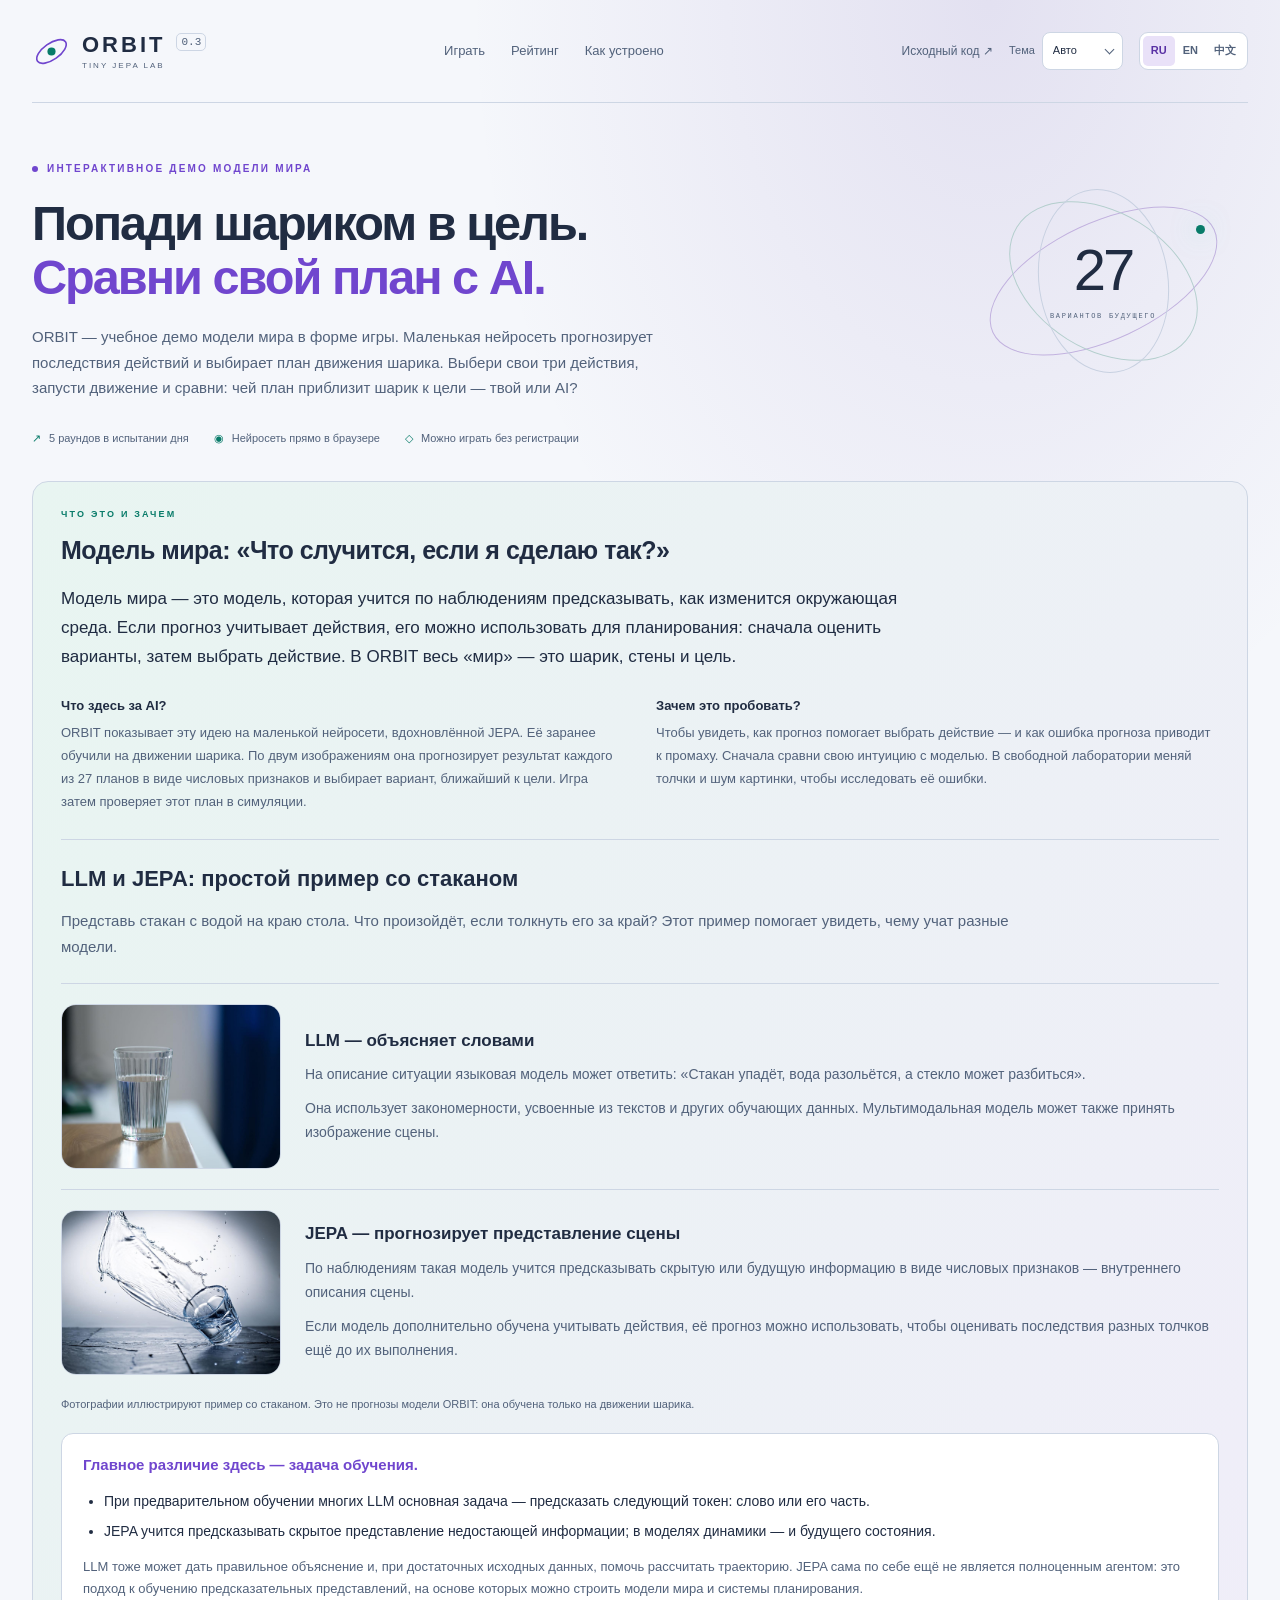
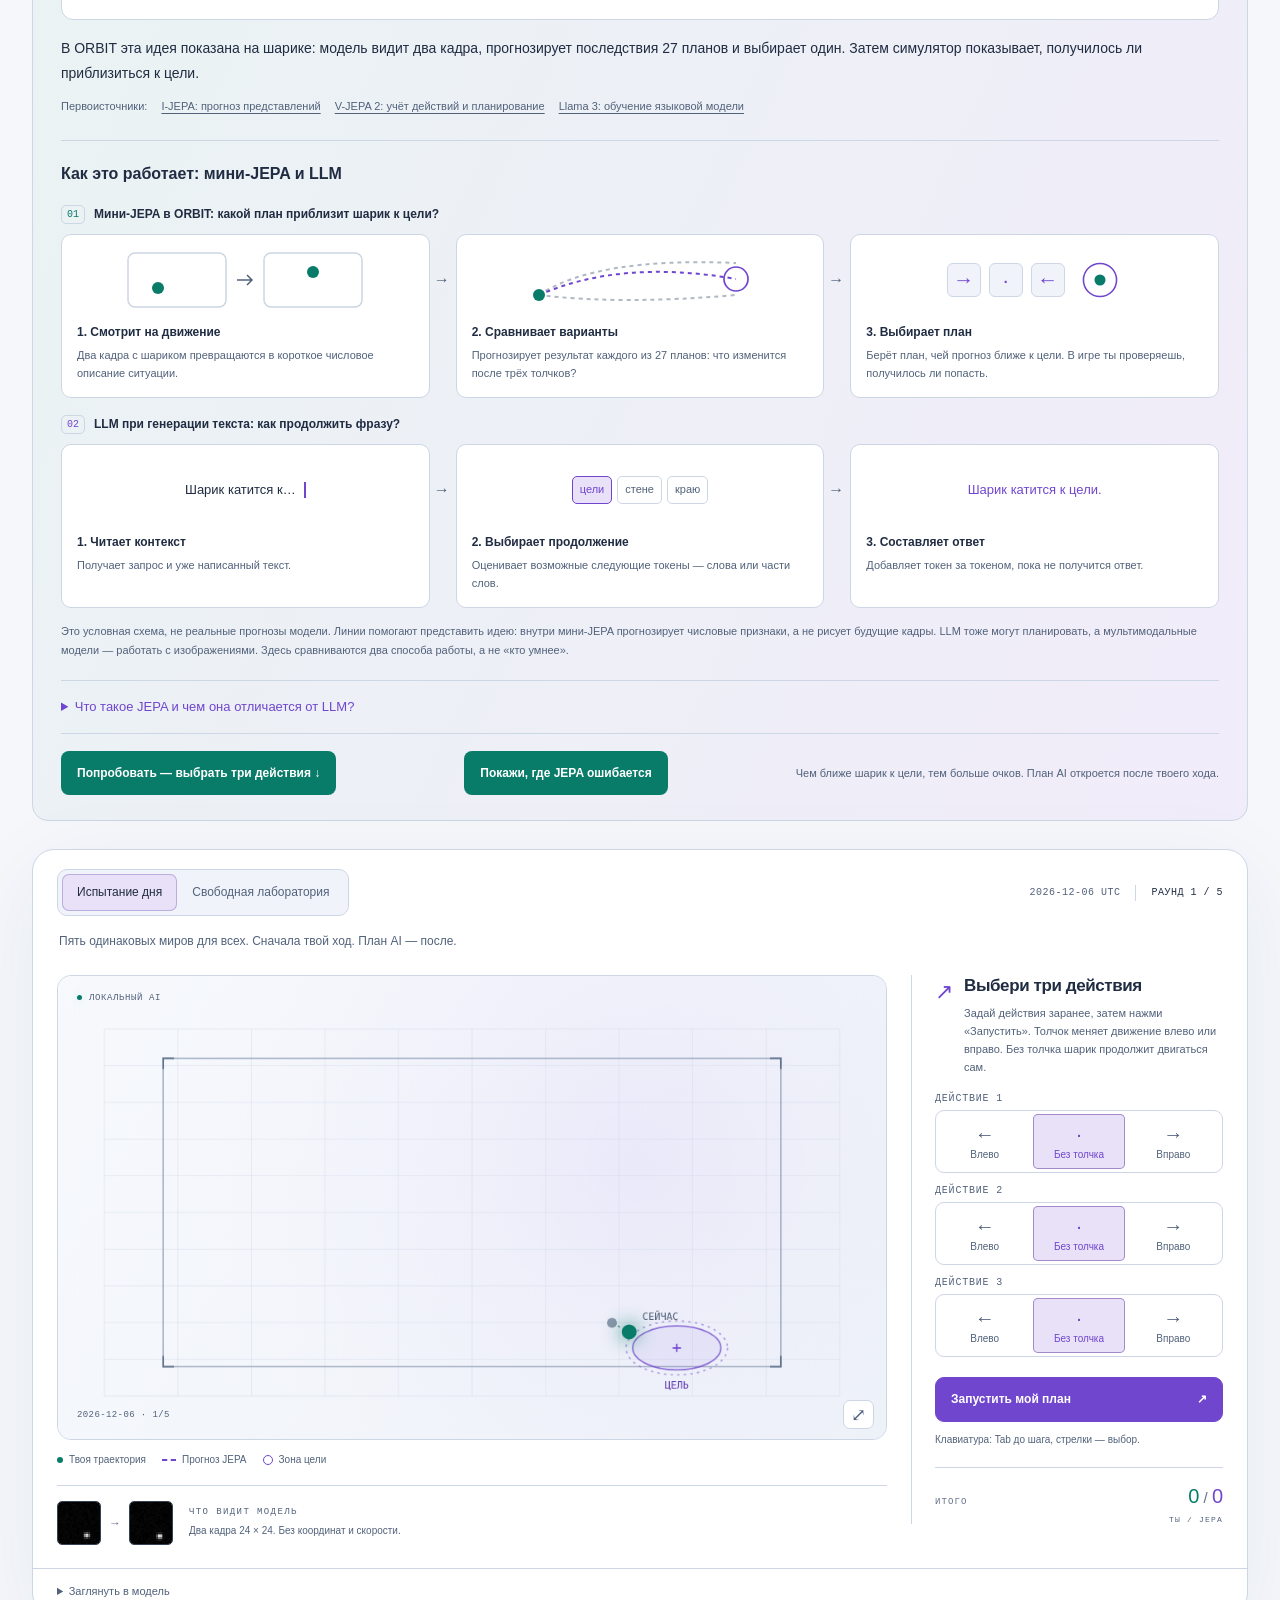
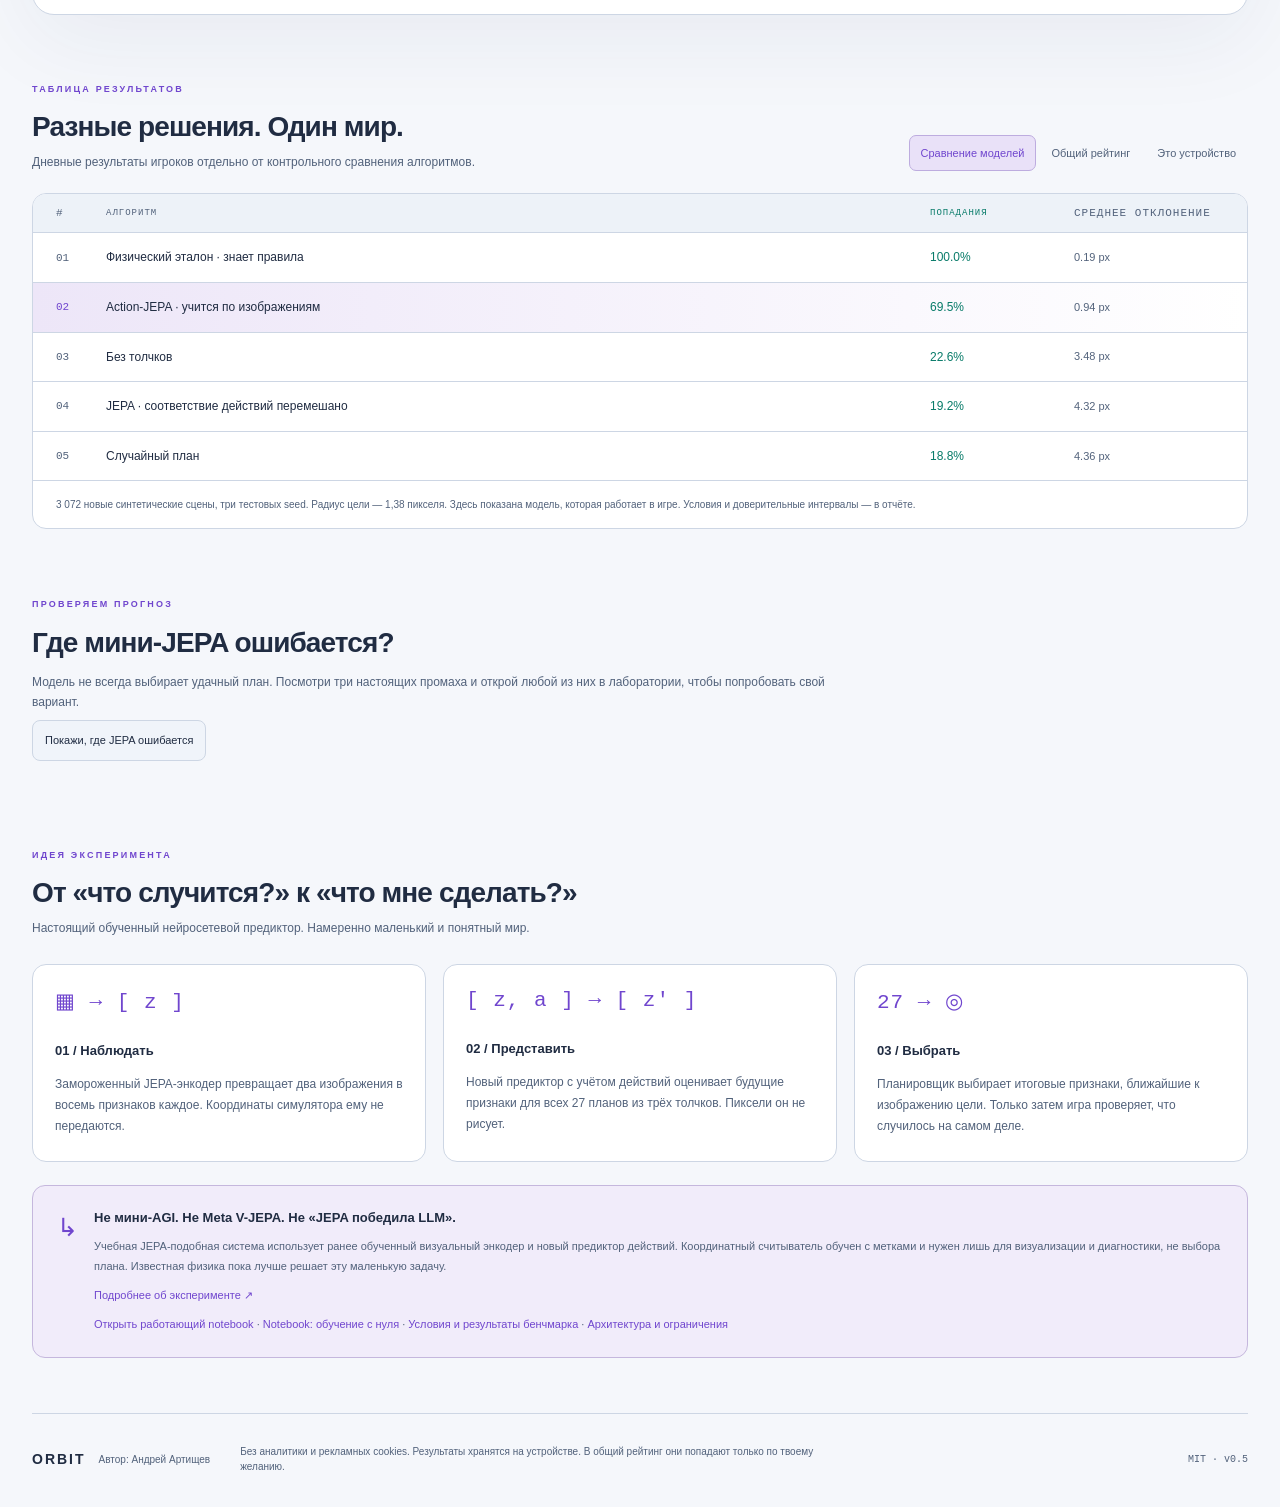
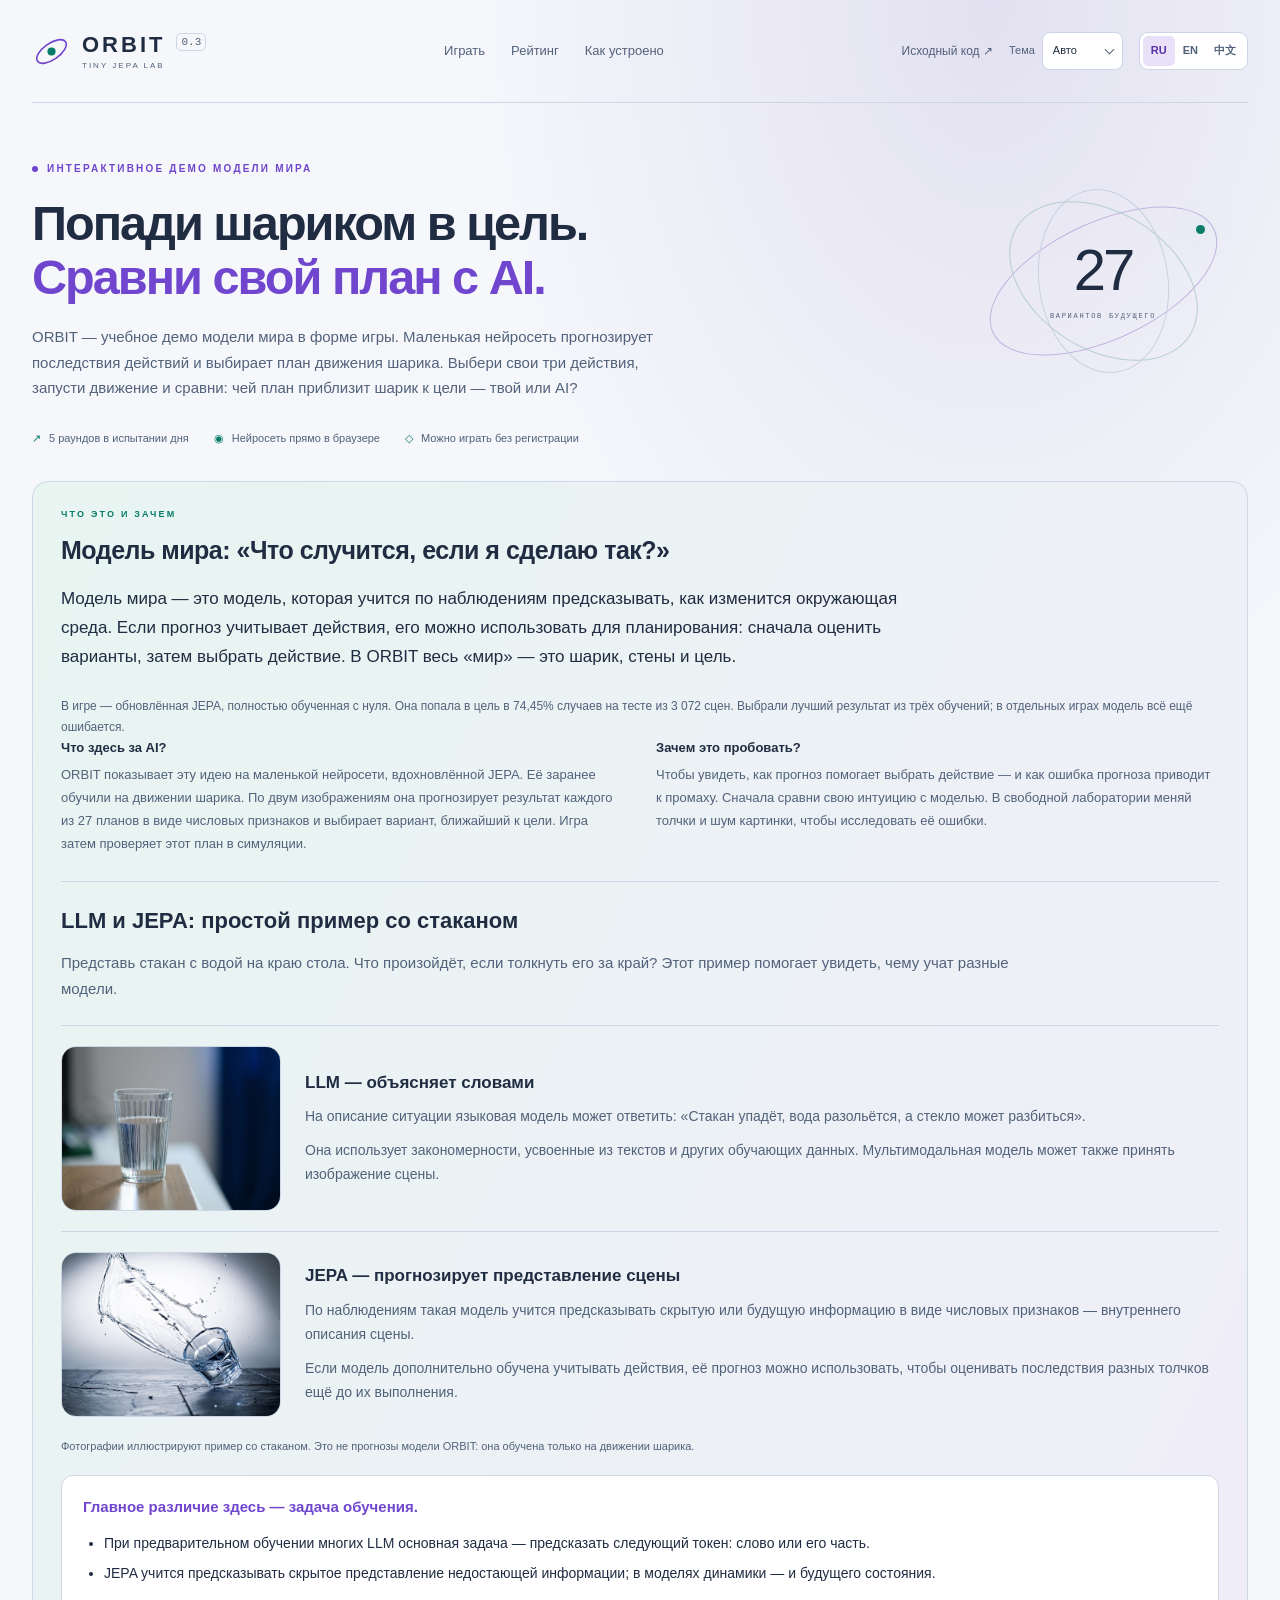
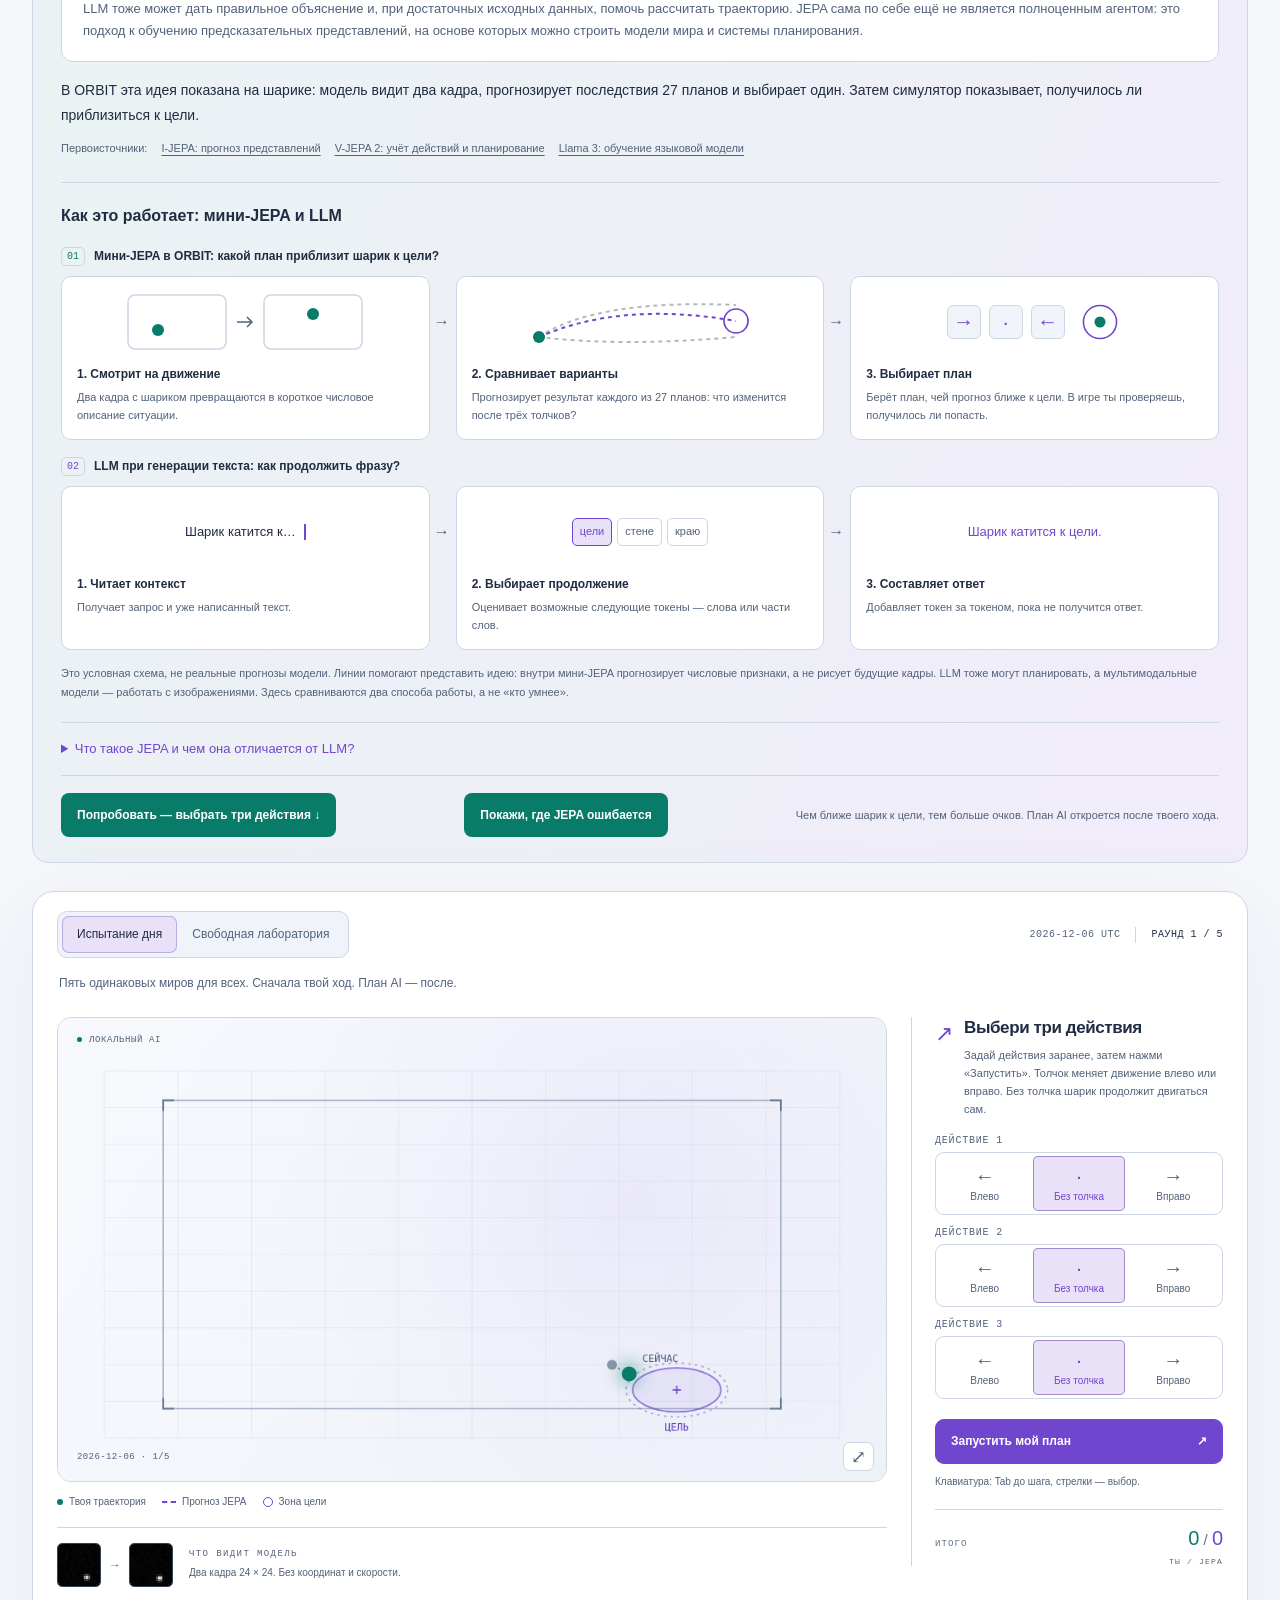
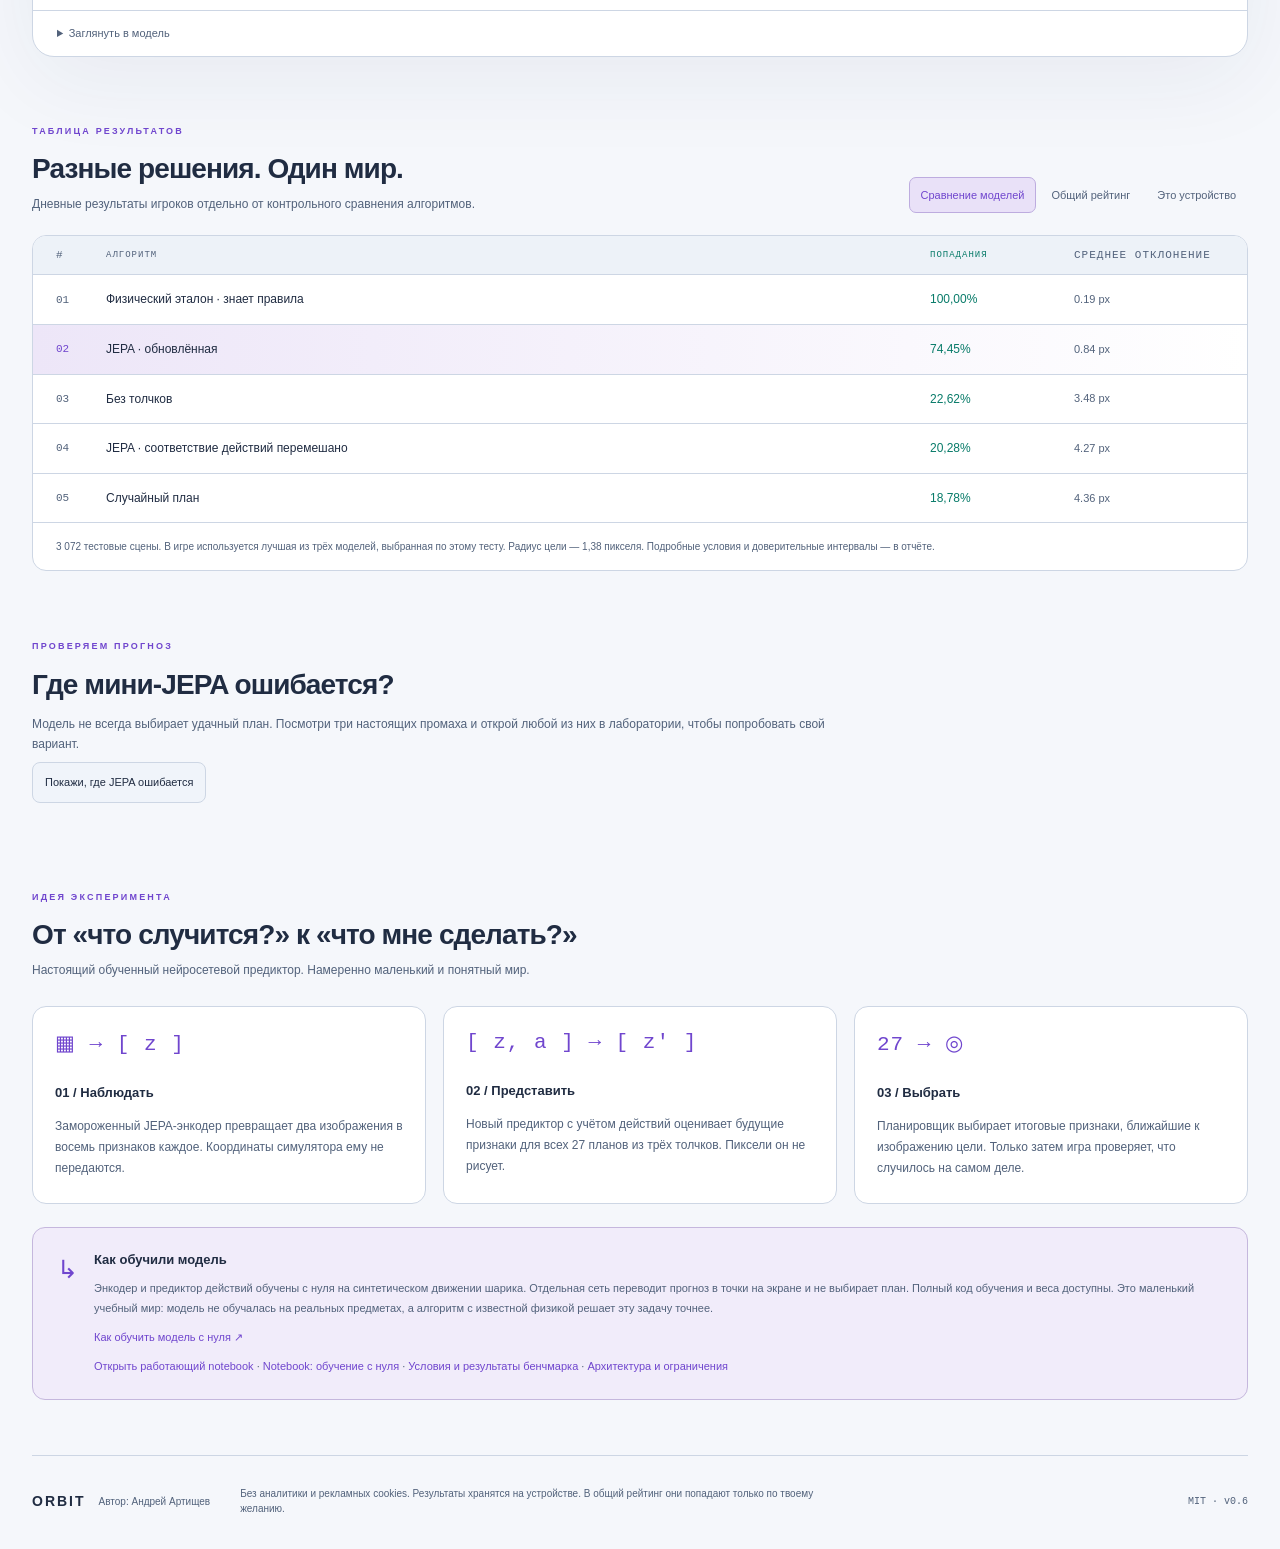
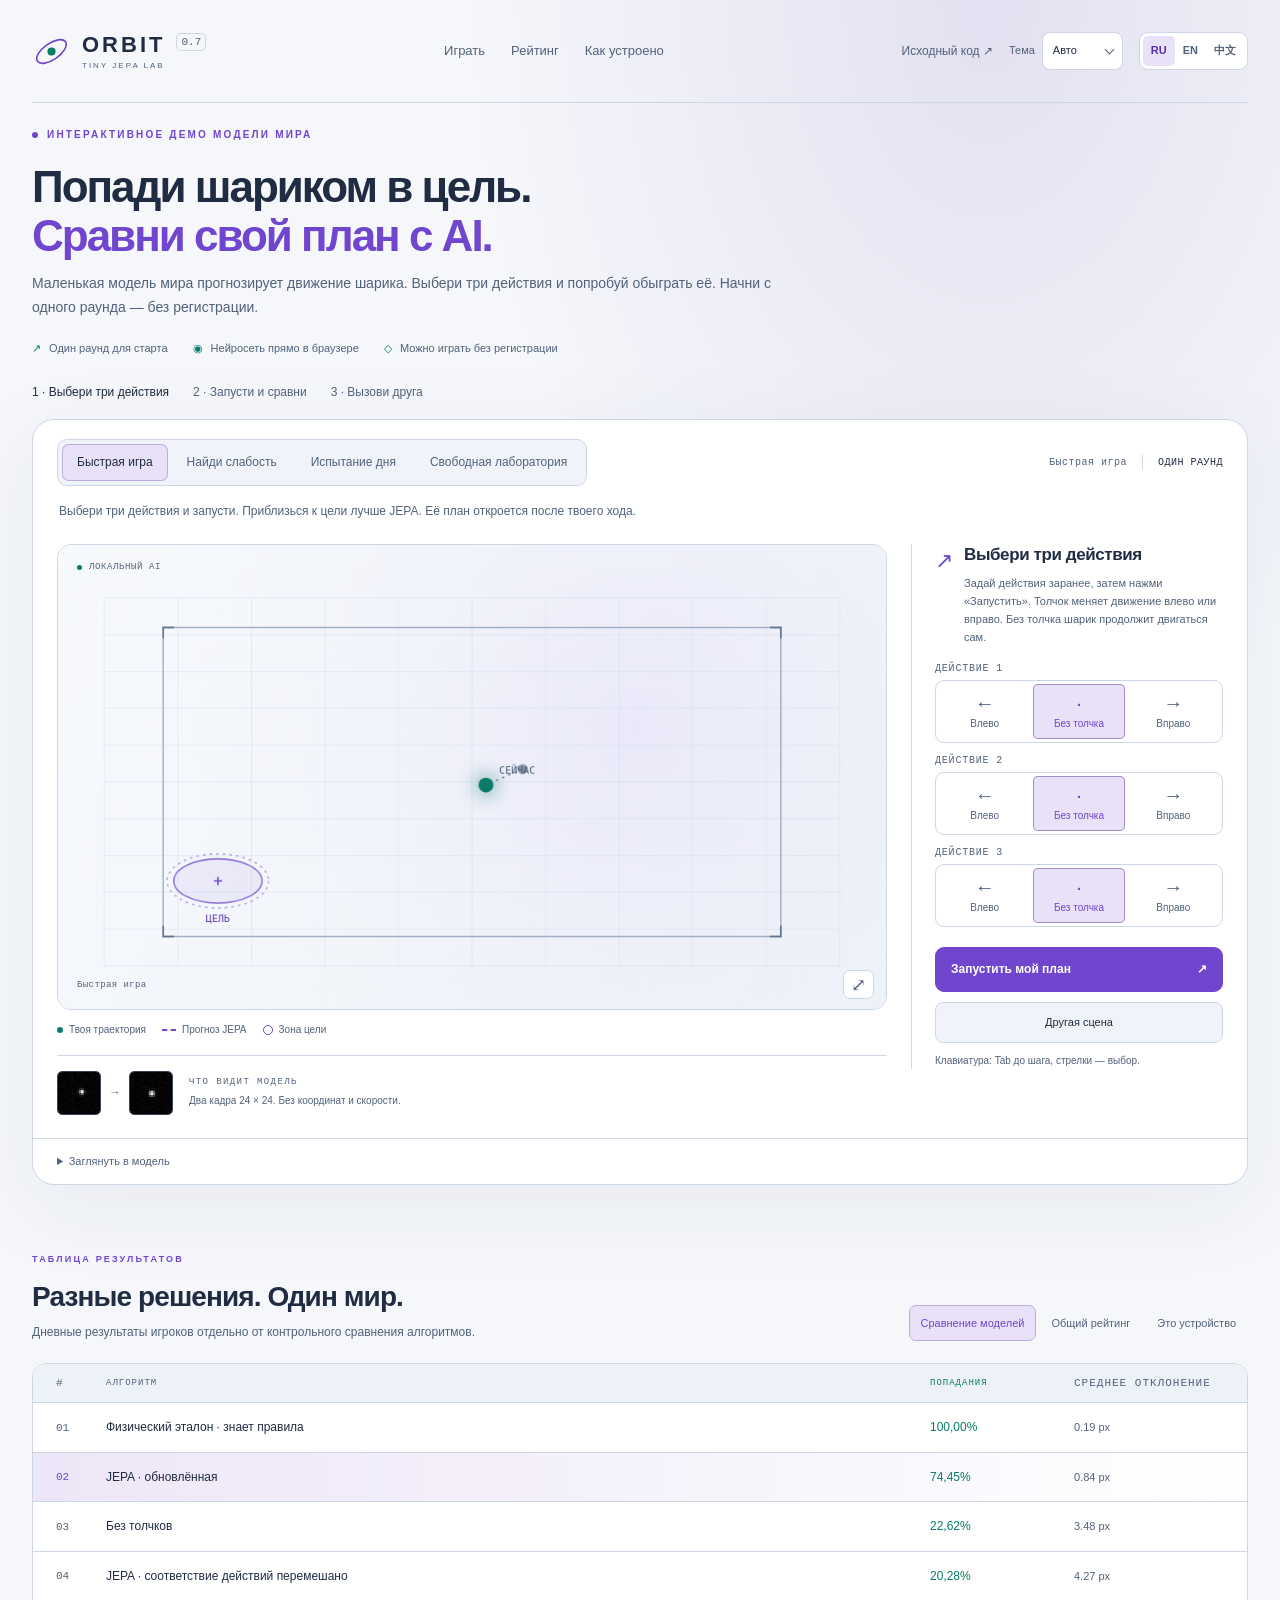
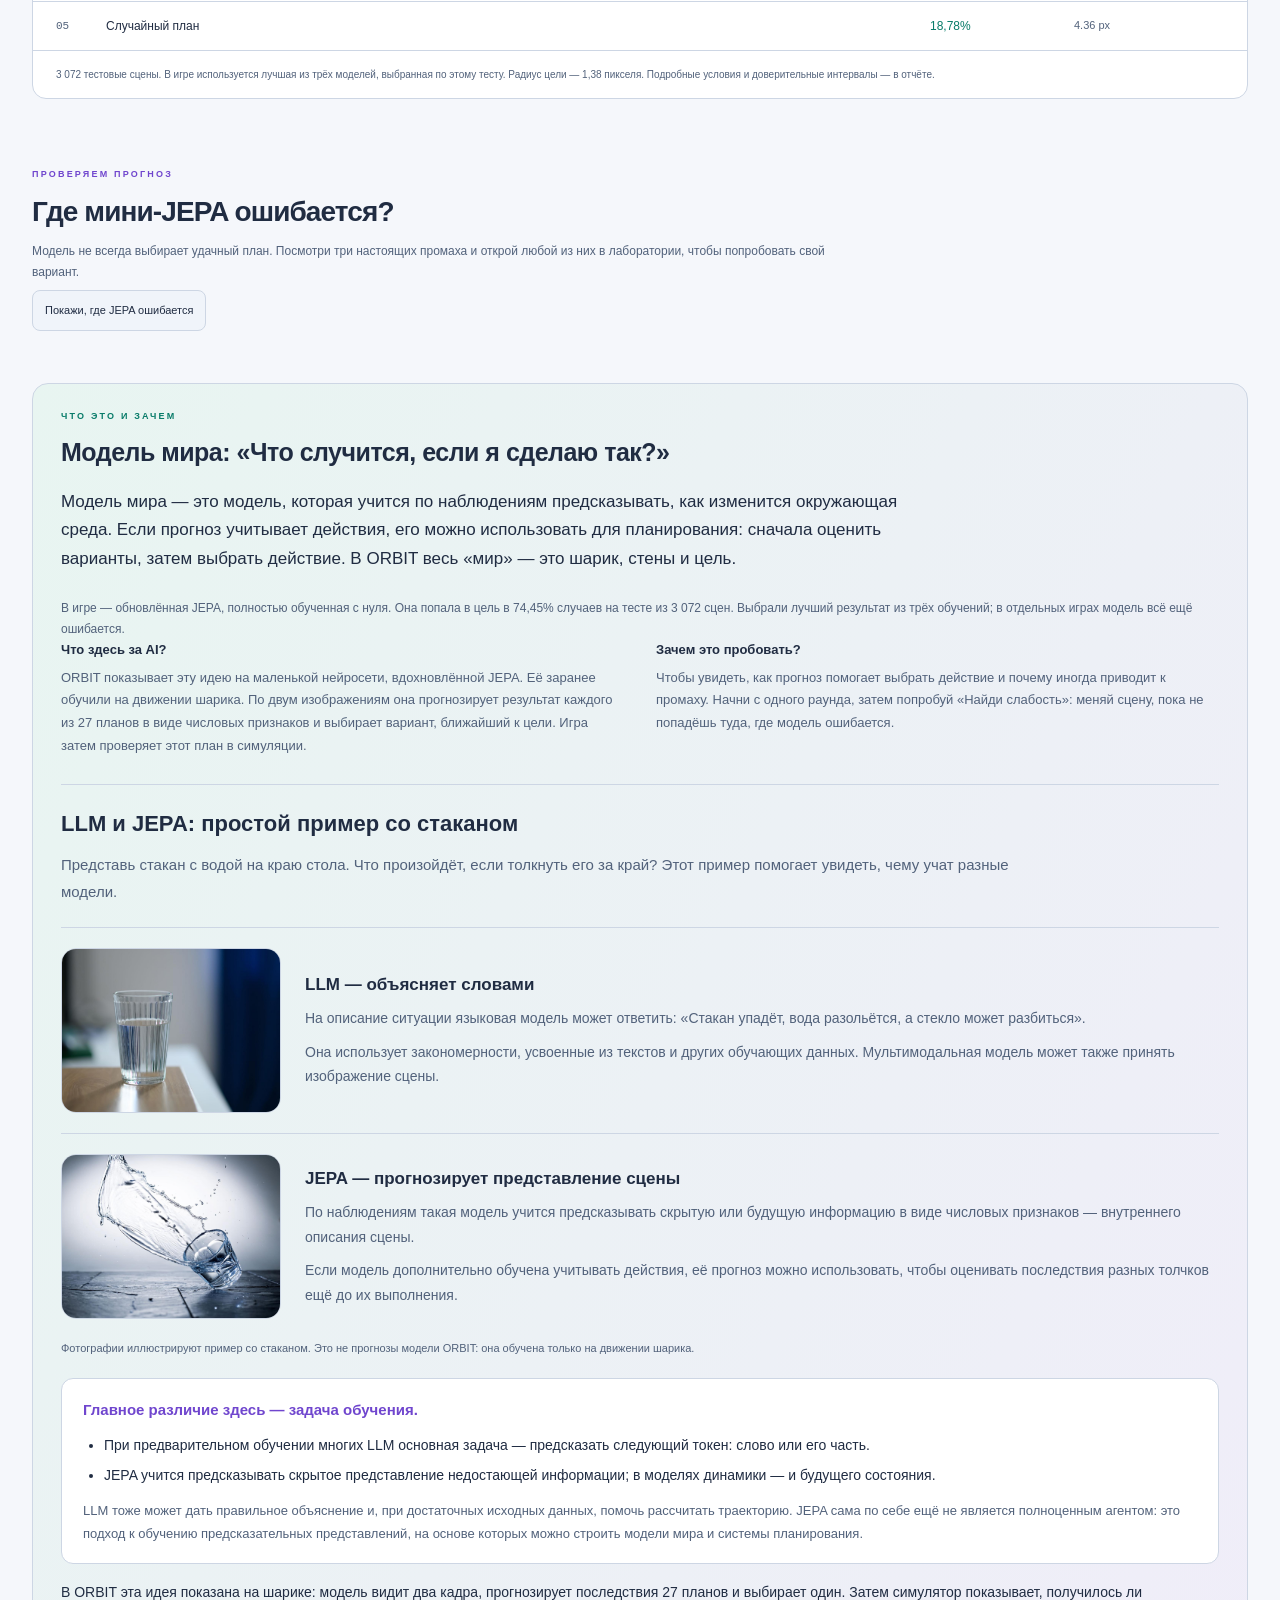
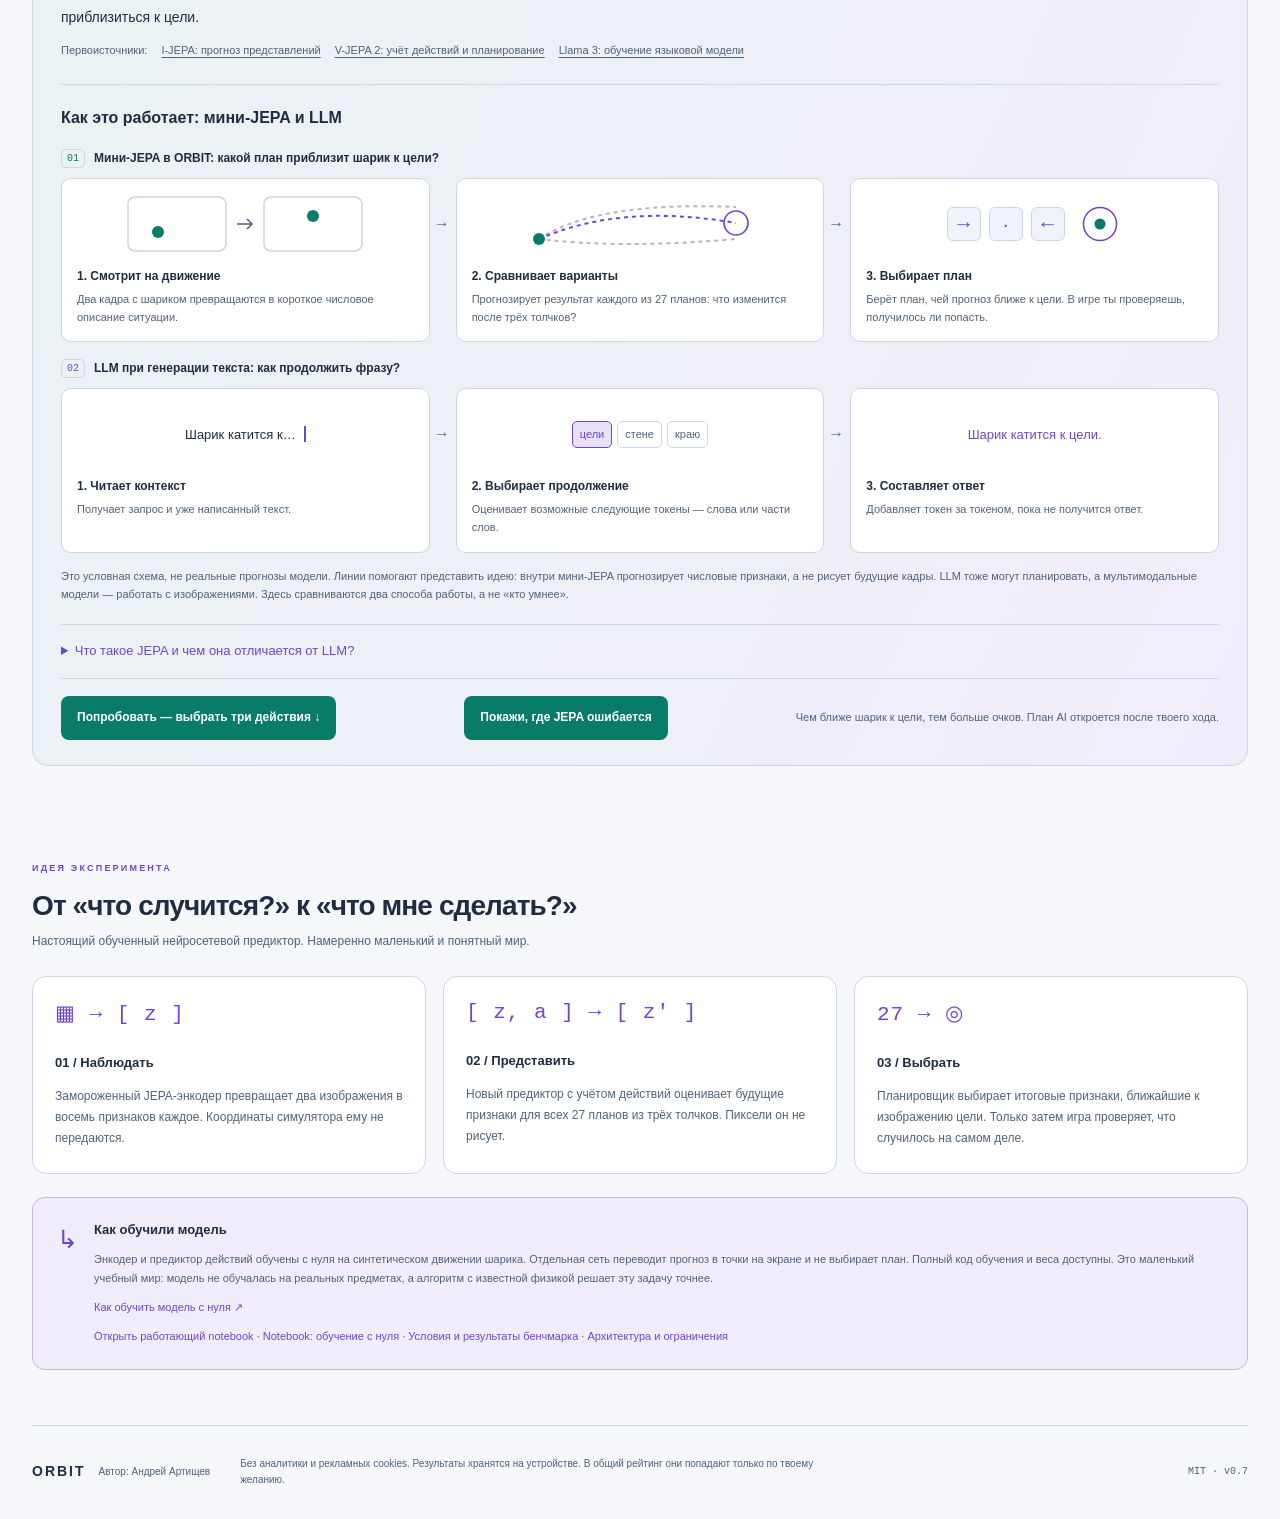
